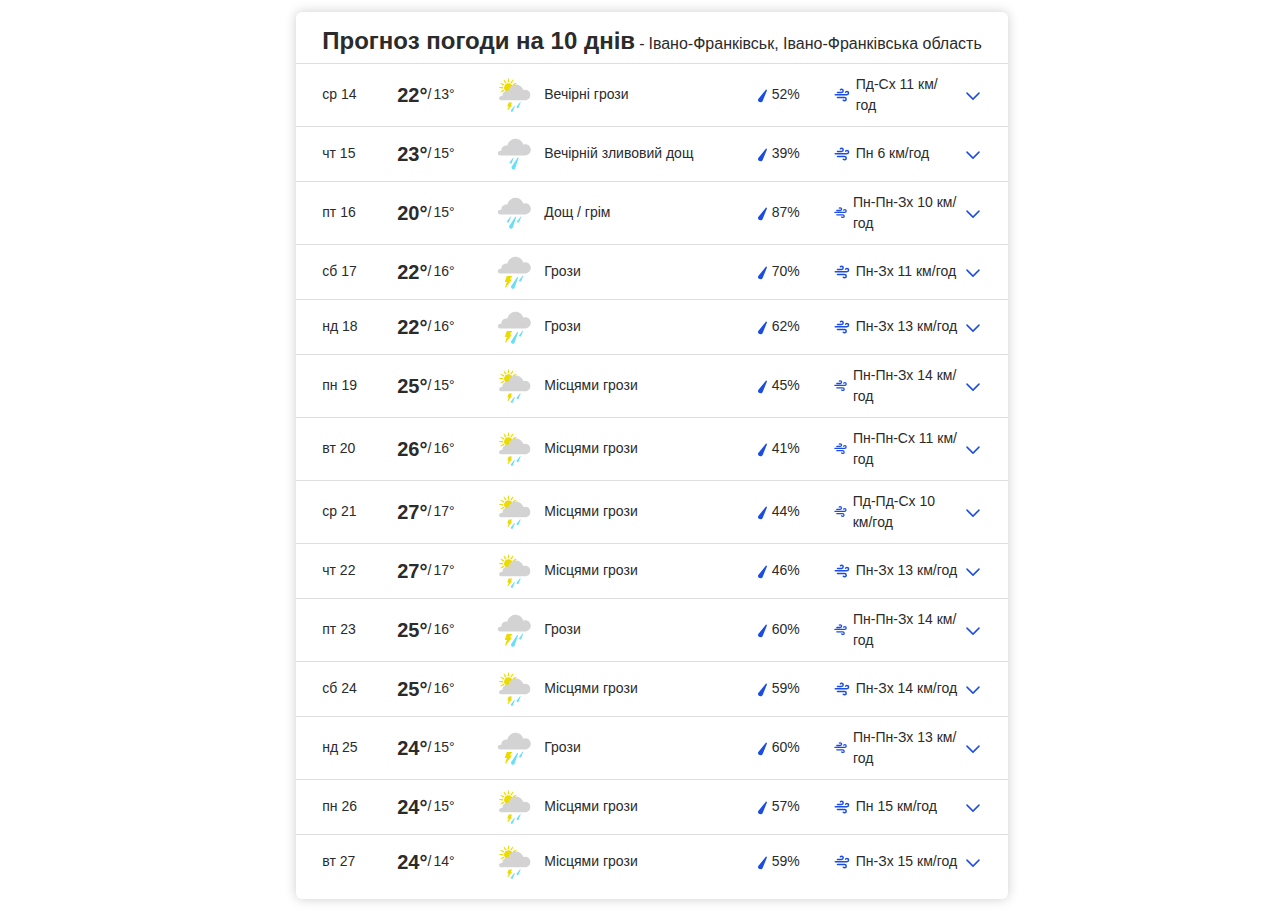
==== index.html @ b8c9412d "Update" ====
<!DOCTYPE html>
<!-- saved from url=(0091)file:///C:/Users/Kobzar%20Danylo/Desktop/Programs/Html/Weather%20Ivano-Frankivsk/index.html -->
<html dir="ltr" lang="uk-UA">
<head>
      <link rel="icon" type="image/x-icon" href="Weather.png">
      <title data-react-helmet="true">Погода Івано-Франківськ</title>
</head>
<body>

      
          
          
        
      
      
      
      <style type="text/css">:root{--border-radius:6px;--textBrand:#1b4de4;--textBrandDark:#039;--textDefault:#2b2b2b;--textDark:#000;--textMedium:#2b2b2b;--textBgMedium:#383838;--textLight:#686c74;--textSecondary:#6f7585;--textOverlay:#fff;--textDisabled:#43454e;--textError:#eb0000;--textSevere:#da291c;--textValid:#34c759;--alertLevel1:#ba0d00;--alertLevel2:#e6731f;--alertLevel3:#ebbb02;--alertLevel4:#a51ccb;--alertSevere:#ba0d00;--borderDefault:#dedede;--borderLight:#f0f0f0;--borderMedium:#ceced0;--borderDark:#2b2b2b;--borderError:#eb0000;--borderBrand:#1b4de4;--backgroundDefault:#fff;--backgroundLight:#ebecee;--backgroundCard:#fff;--backgroundBrand:#039;--backgroundActive:#1b4de4;--backgroundBrandAccent:#1b4de4;--backgroundInverse:#000;--backgroundOverlay:#fff;--backgroundModalOverlay:#000c;--backgroundShadow:#0003;--backgroundTableBody:#f1f1f1;--backgroundInverseOverlay:#0000008c;--backgroundHeading:#f6f6f6;--backgroundProfileIcon:#05336b;--backgroundCaution:#e02020;--buttonBackground:#fff;--buttonInactive:#dee0e3;--buttonText:#1b4de4;--primaryButtonBackground:#1b4de4;--primaryButtonBgDisabled:#ebecee;--primaryButtonText:#fff;--primaryButtonTextDisabled:#686c74;--secondaryButtonBackground:#fff;--secondaryButtonText:#1b4de4;--buttonTrack:#6f7585;--buttonThumb:#fff;--buttonDisabled:#b1b1b1;--primaryButton1Background:#1b4de4;--primaryButton1BgDisabled:#ebecee;--primaryButton1BgFocus:#039;--primaryButton1Text:#fff;--primaryButton1TextDisabled:#6f7585;--secondaryButton1Background:#fff;--secondaryButton1BgDisabled:#dee0e3;--secondaryButton1BgFocus:#e7ecfc;--secondaryButton1Text:#1b4de4;--secondaryButton1TextDisabled:#6f7585;--ghostButton1BgFocus:#f4f4f5;--ghostButton1Text:#1b4de4;--ghostButton1TextDisabled:#6f7585;--iconLight:#fff;--iconDark:#000;--iconInactiveGray:#ceced0;--iconSuccess:#25bef7;--iconGray:#ceced0;--module-rail-padding:26px;--module-content-padding:10px 16px;color:var(--textDefault)}html{-webkit-text-size-adjust:100%;font-family:-apple-system,BlinkMacSystemFont,Segoe UI,Roboto,Oxygen,Ubuntu,Cantarell,Fira Sans,Droid Sans,Helvetica Neue,sans-serif;line-height:1.5}[dir] body{margin:0}header,main{display:block;position:relative;margin:0}h1{font-size:2em}[dir] h1{margin:.67em 0}hr{box-sizing:initial;height:0;overflow:visible}pre{font-family:monospace;font-size:1em}a{text-decoration:none}[dir] a{background-color:initial}abbr[title]{text-decoration:underline;-webkit-text-decoration:underline dotted;text-decoration:underline dotted}[dir] abbr[title]{border-bottom:none}b,strong{font-weight:bolder}code,kbd,samp{font-family:monospace;font-size:1em}small{font-size:80%}sub,sup{font-size:75%;line-height:0;position:relative;vertical-align:initial}sub{bottom:-.25em}sup{top:-.5em}[dir] img{border-style:none}button,input,optgroup,select,textarea{font-family:inherit;font-size:100%;line-height:1.15}[dir] button,[dir] input,[dir] optgroup,[dir] select,[dir] textarea{margin:0}button,input{-webkit-tap-highlight-color:rgba(0,0,0,.2);overflow:visible}button:focus,input:focus{outline:5px auto #1b4de4}button,select{text-transform:none}[type=button],[type=reset],[type=submit],button{-webkit-appearance:button}[dir] [type=button]::-moz-focus-inner,[dir] [type=reset]::-moz-focus-inner,[dir] [type=submit]::-moz-focus-inner,[dir] button::-moz-focus-inner{border-style:none;padding:0}[type=button]:-moz-focusring,[type=reset]:-moz-focusring,[type=submit]:-moz-focusring,button:-moz-focusring{outline:1px dotted ButtonText}[dir] fieldset{padding:.35em .75em .625em}legend{box-sizing:border-box;color:inherit;display:table;max-width:100%;white-space:normal}[dir] legend{padding:0}progress{vertical-align:initial}textarea{overflow:auto}[type=checkbox],[type=radio]{box-sizing:border-box}[dir] [type=checkbox],[dir] [type=radio]{padding:0}[type=number]::-webkit-inner-spin-button,[type=number]::-webkit-outer-spin-button{height:auto}[type=search]{-webkit-appearance:textfield;outline-offset:-2px}[type=search]::-webkit-search-decoration{-webkit-appearance:none}::-webkit-file-upload-button{-webkit-appearance:button;font:inherit}details{display:block}summary{display:list-item}[hidden],template{display:none}.tp-modal .tp-close{top:unset!important}[dir] .tp-modal .tp-close{background:url("data:image/svg+xml;charset=utf-8,%3Csvg xmlns='http://www.w3.org/2000/svg' width='18' height='18' transform='scale(.89)'%3E%3Cpath fill='%231B4DE4' fill-rule='evenodd' d='M9 7.468 15.817.65a1.083 1.083 0 0 1 1.532 1.532L10.532 9l6.817 6.817a1.083 1.083 0 1 1-1.532 1.532L9 10.532 2.183 17.35A1.083 1.083 0 1 1 .65 15.817L7.468 9 .65 2.183A1.083 1.083 0 0 1 2.183.65L9 7.468z'/%3E%3C/svg%3E") 50% no-repeat!important;box-shadow:none!important}[dir=ltr] .tp-modal .tp-close{right:0!important}[dir=rtl] .tp-modal .tp-close{left:0!important}[dir=ltr] .tp-modal .tp-close{right:20px!important;top:20px!important}[dir=rtl] .tp-modal .tp-close{left:20px!important;top:20px!important}@media screen and (max-width:480px){#checkout-container{width:unset!important}[dir] #checkout-container{margin:auto 30px}[dir=ltr] .tp-modal .tp-close{right:4px!important;top:5px!important}}html{color:var(--textDefault);scroll-behavior:smooth}:focus{outline:1px dotted #212121;outline:5px auto -webkit-focus-ring-color}body.modalOpen{-webkit-overflow-scrolling:touch;height:100%;overflow:hidden;width:100%}[dir] .DaybreakLargeScreen--appWrapper--3kKUE{background-attachment:fixed;background-position:50%;background-size:cover}.DaybreakLargeScreen--regionMeta--1UeJn{display:none}.DaybreakLargeScreen--regionTopAds--2kcLJ{overflow:hidden}[dir] .DaybreakLargeScreen--regionTopAds--2kcLJ{background-color:#fff}.DaybreakLargeScreen--regionHeaderSticky--KfTql{position:-webkit-sticky;position:sticky;top:0;z-index:100}#wx-hero-content{grid-column-end:3;grid-column-start:1}.DaybreakLargeScreen--gridWrapper--3sleb{grid-column-gap:12px;display:grid;grid-template-columns:minmax(0,1fr) 350px;z-index:100;display:flex;justify-content: center; background: white;}[dir] .DaybreakLargeScreen--gridWrapper--3sleb{margin:12px auto!important}[dir] .DaybreakLargeScreen--gridWrapper--3sleb .adWrapper.card,[dir] .DaybreakLargeScreen--gridWrapper--3sleb .card{margin:0!important}.DaybreakLargeScreen--gridWrapper--3sleb .card h2{font-size:1.25rem}.DaybreakLargeScreen--gridWrapper--3sleb .fullWidth{grid-column:span 12}.DaybreakLargeScreen--gridWrapper--3sleb .halfWidth{grid-column:span 6}@media only screen and (max-width:1008px){.DaybreakLargeScreen--gridWrapper--3sleb .halfWidth{grid-column:span 12}}@media only screen and (max-width:641px){.DaybreakLargeScreen--gridWrapper--3sleb{grid-template-columns:minmax(0,17fr) minmax(0,8fr)}}@media only screen and (max-width:427.6666666667px){.DaybreakLargeScreen--gridWrapper--3sleb{display:block}[dir=ltr] .DaybreakLargeScreen--gridWrapper--3sleb .regionMain{margin-right:12px}[dir=rtl] .DaybreakLargeScreen--gridWrapper--3sleb .regionMain{margin-left:12px}[dir=ltr] .DaybreakLargeScreen--gridWrapper--3sleb .regionSidebar{margin-left:12px}[dir=rtl] .DaybreakLargeScreen--gridWrapper--3sleb .regionSidebar{margin-right:12px}}.DaybreakLargeScreen--gridWrapper--3sleb .oneThirdWidth{grid-column:span 4}.DaybreakLargeScreen--gridWrapper--3sleb .twoThirdWidth{grid-column:span 8}.DaybreakLargeScreen--gridWrapper--3sleb .oneFourthWidth{grid-column:span 3}.DaybreakLargeScreen--gridWrapper--3sleb .threeFourthWidth{grid-column:span 9}.DaybreakLargeScreen--regionMain--1FzNI{grid-column-gap:12px;display:grid;grid-auto-rows:max-content;grid-column-end:2;grid-column-start:1;grid-template-columns:repeat(12,1fr)}[dir=ltr] .DaybreakLargeScreen--regionMain--1FzNI{margin-left:12px}[dir=rtl] .DaybreakLargeScreen--regionMain--1FzNI{margin-right:12px}.DaybreakLargeScreen--regionMain--1FzNI>div{grid-column:span 12;width:100%}.DaybreakLargeScreen--regionMain--1FzNI>div>:first-child{box-sizing:border-box;height:100%}.DaybreakLargeScreen--removeGridStyles--1CSog{display:block}[dir=ltr] .DaybreakLargeScreen--removeGridStyles--1CSog{margin-left:unset}[dir=rtl] .DaybreakLargeScreen--removeGridStyles--1CSog{margin-right:unset}.DaybreakLargeScreen--regionContentBottom--2Qkbd,.DaybreakLargeScreen--regionContentTop--2uml9{max-width:1138px;z-index:0}[dir] .DaybreakLargeScreen--regionContentBottom--2Qkbd,[dir] .DaybreakLargeScreen--regionContentTop--2uml9{margin:12px auto}.DaybreakLargeScreen--fullBleed--10FR0 .DaybreakLargeScreen--regionContentTop--2uml9{max-width:100%}[dir] .DaybreakLargeScreen--fullBleed--10FR0 .DaybreakLargeScreen--regionContentTop--2uml9{margin:0 auto}@media only screen and (max-width:1023px){[dir] .DaybreakLargeScreen--regionContentBottom--2Qkbd{margin:12px}}.DaybreakLargeScreen--regionSidebar--20oS9{grid-column-gap:12px;display:grid;grid-auto-columns:100%;grid-auto-rows:max-content;grid-column-end:3;grid-column-start:2;position:relative}[dir=ltr] .DaybreakLargeScreen--regionSidebar--20oS9{margin-right:12px}[dir=rtl] .DaybreakLargeScreen--regionSidebar--20oS9{margin-left:12px}[dir] .DaybreakLargeScreen--regionMain--1FzNI>div:not(:last-child):not([id^=WxuAd]),[dir] .DaybreakLargeScreen--regionSidebar--20oS9>div:not(:last-child):not([id^=WxuAd]){margin-bottom:12px}[dir] .DaybreakLargeScreen--regionFooter--ast4b{background-color:#fff;margin-top:48px}[dir] .DaybreakLargeScreen--fullBleed--10FR0 .DaybreakLargeScreen--regionFooter--ast4b{margin-top:0}.removeIfEmpty:empty{display:none}@media only screen and (min-width:1440px){.DaybreakLargeScreen--clearNight--3WcnY,.DaybreakLargeScreen--cloudyFoggyDay--2-euC,.DaybreakLargeScreen--cloudyFoggyNight--7qaXY,.DaybreakLargeScreen--default--3MMx7,.DaybreakLargeScreen--rainyDay--1kyFf,.DaybreakLargeScreen--rainyNight--ARwKh,.DaybreakLargeScreen--snowyIcyDay--1hItN,.DaybreakLargeScreen--snowyIcyNight--abZF9,.DaybreakLargeScreen--sunnyDay--2DN88{opacity:.6}.DaybreakLargeScreen--severe--1q67g{opacity:.2}}.styles--root--3KZ5E{position:relative;z-index:2}.styles--fullText--jVRPZ,.styles--shortText--26NVU{display:none}@media(min-width:630px)and (max-width:794px){.styles--shortText--26NVU{display:inherit}}@media(min-width:795px){.styles--fullText--jVRPZ{display:inherit}}.styles--button--2XwVN{align-items:center;color:#fff!important;display:flex;height:40px;outline:0}[dir] .styles--button--2XwVN{background:none;border:0;border-bottom:2px solid #0000;cursor:pointer}[dir=ltr] .styles--button--2XwVN{padding:0 65px 0 20px}[dir=rtl] .styles--button--2XwVN{padding:0 20px 0 65px}.styles--button--2XwVN>*{align-self:center}.styles--rootMoreMenu--1O854{position:absolute}.styles--expandableMenu--PONr3{top:0}[dir] .styles--expandableMenu--PONr3{background-color:#fff!important;border-radius:0 0 6px 6px}.styles--expandableMenuOutline--gWKWB{top:0}.styles--nav--1ZpdN{display:flex;flex-flow:row wrap;width:320px}.styles--nav--1ZpdN>.styles--listItem--38PVN{display:block;flex:1 0 160px;font-size:1rem;position:relative}[dir] .styles--nav--1ZpdN>.styles--listItem--38PVN{background-color:initial;border:0!important;padding:0}[dir=ltr] .styles--nav--1ZpdN>.styles--listItem--38PVN{text-align:left}[dir=rtl] .styles--nav--1ZpdN>.styles--listItem--38PVN{text-align:right}.styles--nav--1ZpdN>.styles--listItem--38PVN:active,.styles--nav--1ZpdN>.styles--listItem--38PVN:focus,.styles--nav--1ZpdN>.styles--listItem--38PVN:hover{color:#1b4de4!important}[dir] .styles--nav--1ZpdN>.styles--listItem--38PVN:active,[dir] .styles--nav--1ZpdN>.styles--listItem--38PVN:focus,[dir] .styles--nav--1ZpdN>.styles--listItem--38PVN:hover{cursor:pointer}[dir] .styles--nav--1ZpdN>.styles--listItem--38PVN:focus{background:#fff}.styles--item--3zdMF{display:block;line-height:1.4em}[dir] .styles--item--3zdMF{padding:5px 15px}.styles--navHeader--3HTvj{font-size:1.125rem;font-weight:700;text-transform:uppercase}[dir] .styles--navHeader--3HTvj{margin:0;padding:6px 15px 8px}[dir=ltr] .styles--navHeader--3HTvj{text-align:left}[dir=rtl] .styles--navHeader--3HTvj{text-align:right}.styles--buttonIcon--DmHjz{fill:#fff;width:17px!important}[dir=ltr] .styles--buttonIcon--DmHjz{padding-left:5px}[dir=rtl] .styles--buttonIcon--DmHjz{padding-right:5px}.styles--navLinkIcon--1y5iC{fill:#1b4de4;display:inline-block;position:relative;vertical-align:text-bottom;width:17px!important}[dir] .styles--navLinkIcon--1y5iC{margin-top:-1px}[dir=ltr] .styles--navLinkIcon--1y5iC{margin-left:5px}[dir=rtl] .styles--navLinkIcon--1y5iC{margin-right:5px}.styles--OverflowNav--AWKwe{align-items:stretch;display:flex;flex-wrap:wrap;justify-content:space-around;list-style:none;overflow:hidden}[dir] .styles--OverflowNav--AWKwe{margin:0;padding:0}[dir] .styles--OverflowNav--AWKwe .styles--listItem--2CkF3.styles--severeLink--oRJVO{background-color:#fff!important}.styles--OverflowNav--AWKwe .styles--listItem--2CkF3.styles--severeLink--oRJVO .styles--liContent--3lr9O{color:#ba0d00!important}.styles--OverflowNav--AWKwe .styles--listItem--2CkF3.styles--severeLink--oRJVO .styles--videoIcon--3xpqw{fill:#ba0d00!important;color:#ba0d00!important}[dir] .styles--OverflowNav--AWKwe .styles--listItem--2CkF3.styles--severeLink--oRJVO.styles--active--1ihhY,[dir] .styles--OverflowNav--AWKwe .styles--listItem--2CkF3.styles--severeLink--oRJVO:focus,[dir] .styles--OverflowNav--AWKwe .styles--listItem--2CkF3.styles--severeLink--oRJVO:hover{background-color:#fff!important;border-bottom:2px solid #ba0d00!important}.styles--OverflowNav--AWKwe>.styles--listItem--2CkF3{align-items:center;color:#fff!important;display:flex;font-size:1rem;height:100%;justify-content:center;position:relative}[dir] .styles--OverflowNav--AWKwe>.styles--listItem--2CkF3{border:0!important;cursor:pointer;padding:0 15px}[dir] .styles--OverflowNav--AWKwe>.styles--listItem--2CkF3.styles--active--1ihhY,[dir] .styles--OverflowNav--AWKwe>.styles--listItem--2CkF3:focus,[dir] .styles--OverflowNav--AWKwe>.styles--listItem--2CkF3:hover{border-bottom:2px solid #fff!important;padding-top:2px}[dir=ltr] .styles--videoIcon--3xpqw{padding-right:5px}[dir=rtl] .styles--videoIcon--3xpqw{padding-left:5px}.styles--LocalsuiteNav--25qVv{position:relative;width:100%;z-index:199}[dir] .styles--LocalsuiteNavBkgnd--25u2e{background:#0006}.styles--fadeInSetup--2w99u{opacity:0}.styles--inner--P-HL4{display:flex;max-width:1280px}[dir] .styles--inner--P-HL4{margin:auto}.styles--overflowNav--cdZvZ{height:40px;width:100%}.styles--moreForecastsNav--3__R1{flex-shrink:0}.DetailsTable--DetailsTable--3Bt2T{display:flex;flex-flow:row wrap}[dir] .DetailsTable--DetailsTable--3Bt2T{border:1px solid #dedede;border-radius:6px;margin:0;padding:15px}.DetailsTable--listItem--Z-5Vi{align-items:flex-start;display:flex;flex-grow:1;list-style:none}[dir] .DetailsTable--listItem--Z-5Vi{border-top:1px solid #dedede!important;margin:10px 0 0;padding:10px 0 0}.DetailsTable--twoColumn--1p6yA .DetailsTable--listItem--Z-5Vi{width:50%}[dir] .DetailsTable--twoColumn--1p6yA .DetailsTable--listItem--Z-5Vi:nth-child(-n+2){border-top:none!important;margin-top:0;padding-top:0}.DetailsTable--threeColumn--3LyvN .DetailsTable--listItem--Z-5Vi{width:33.33%}[dir] .DetailsTable--threeColumn--3LyvN .DetailsTable--listItem--Z-5Vi:nth-child(-n+3){border-top:none!important;margin-top:0;padding-top:0}.DetailsTable--listItem--Z-5Vi.DetailsTable--tall--2OLbu:nth-last-of-type(-n+2){min-height:60px}.DetailsTable--icon--24dnM{flex-shrink:0;width:20px!important}[dir=ltr] .DetailsTable--icon--24dnM{margin-right:10px}[dir=rtl] .DetailsTable--icon--24dnM{margin-left:10px}.DetailsTable--moonIcon--6c7bX{flex-shrink:0;width:14px!important}[dir=ltr] .DetailsTable--moonIcon--6c7bX{margin-right:5px}[dir=rtl] .DetailsTable--moonIcon--6c7bX{margin-left:5px}.DetailsTable--field--CPpc_{line-height:1.2;width:calc(100% - 34px)}.DetailsTable--label--1qspW{display:block;font-size:.8125rem;overflow-wrap:break-word}.DetailsTable--value--2YD0-{display:block;font-size:1rem;font-weight:700}.DetailsTable--moonPhrase--2rv06{align-self:center;display:block;font-size:.875rem;font-weight:600;white-space:nowrap}.DetailsTable--moonPhraseWrapper--uNpjj{display:flex;height:22px}[dir] .DetailsTable--moonPhraseWrapper--uNpjj{padding-top:5px}.DailyContent--ConditionSummary--2gdfo{align-items:flex-start;display:flex;flex-flow:row nowrap}[dir] .DailyContent--ConditionSummary--2gdfo{padding-bottom:10px}[dir] .LargeScreen .DailyContent--ConditionSummary--2gdfo{padding-bottom:5px}.DailyContent--Condition--1zRBJ{align-items:center;display:flex;flex-flow:row nowrap}.DailyContent--temp--1s3a7{font-size:3rem;font-weight:700;line-height:1.1}.DailyContent--weatherIcon--Kh7Ru{width:48px!important}[dir=ltr] .DailyContent--weatherIcon--Kh7Ru{padding-left:10px!important}[dir=rtl] .DailyContent--weatherIcon--Kh7Ru{padding-right:10px!important}.DailyContent--alertIcon--Aum_2{bottom:42px!important}[dir=ltr] .DailyContent--alertIcon--Aum_2{left:52px!important}[dir=rtl] .DailyContent--alertIcon--Aum_2{right:52px!important}.DailyContent--narrative--3Ti6_{font-size:1rem;line-height:1.15;min-height:2rem}[dir] .DailyContent--narrative--3Ti6_{margin:0 0 14px}.DailyContent--daypartName--3emSU{font-size:.875rem;font-weight:400;line-height:1em;min-height:1em}[dir] .DailyContent--daypartName--3emSU{margin:30px 0 16px}.DailyContent--daypartDate--3VGlz{font-weight:600}[dir] .LargeScreen .DailyContent--DailyContent--1yRkH .DailyContent--daypartName--3emSU{margin:0 0 5px}[dir] .LargeScreen .DailyContent--DailyContent--1yRkH .DailyContent--placeholder--1DaOd{margin-top:calc(5px + 1em)}[dir=ltr] .LargeScreen .DailyContent--DailyContent--1yRkH .DailyContent--narrative--3Ti6_{padding-right:34px}[dir=rtl] .LargeScreen .DailyContent--DailyContent--1yRkH .DailyContent--narrative--3Ti6_{padding-left:34px}@media only screen and (max-width:950px){[dir] .LargeScreen .DailyContent--DailyContent--1yRkH .DailyContent--daypartName--3emSU{margin:20px 0 5px}.LargeScreen .DailyContent--DailyContent--1yRkH .DailyContent--placeholder--1DaOd{display:none}}.DailyContent--precipIcon--tsI9h{flex-shrink:0;height:18px!important;width:18px!important}.DailyContent--rain--11imI{width:9px!important}.DailyContent--precipIconBlock--3GSXG,.DailyContent--windIcon--6t0bg{height:18px!important;width:18px!important}.DailyContent--windIcon--6t0bg{flex-shrink:0}.DailyContent--label--30_yg{display:flex;font-size:.8125rem;overflow-wrap:break-word}[dir] .DailyContent--label--30_yg{padding-top:5px}.DailyContent--value--1Jers{display:flex;font-size:.875rem;line-height:1.3}[dir=ltr] .DailyContent--value--1Jers{padding-left:10px!important}[dir=rtl] .DailyContent--value--1Jers{padding-right:10px!important}[dir=ltr] .DailyContent--dataPoints--3wPp2{margin-left:auto}[dir=rtl] .DailyContent--dataPoints--3wPp2{margin-right:auto}.Wind--windWrapper--3Ly7c svg{height:auto;width:17px}[dir=ltr] .Wind--windWrapper--3Ly7c svg{margin-right:5px}[dir=rtl] .Wind--windWrapper--3Ly7c svg{margin-left:5px}.Mobile .Wind--windWrapper--3Ly7c svg{vertical-align:middle}[open] .DetailsSummary--fadeOnOpen--KnNyF{color:#6f7585}[open] .DetailsSummary--fadeOnOpen--KnNyF svg{fill:#6f7585;color:#6f7585}.DetailsSummary--DetailsSummary--1DqhO{align-items:center;display:flex;flex-flow:row nowrap;font-size:.875rem;width:100%}.DetailsSummary--daypartName--kbngc{flex-basis:62px;flex-shrink:0;font-size:.875rem!important;font-weight:400;white-space:nowrap}[dir] .DetailsSummary--daypartName--kbngc{margin:0}.DetailsSummary--temperature--1kVVp{align-items:center;display:flex;flex-basis:80px;flex-shrink:0}[dir=ltr] .DetailsSummary--temperature--1kVVp{padding-left:26px}[dir=rtl] .DetailsSummary--temperature--1kVVp{padding-right:26px}[dir=ltr] .Mobile .DetailsSummary--temperature--1kVVp{padding-left:20px}[dir=rtl] .Mobile .DetailsSummary--temperature--1kVVp{padding-right:20px}@media(max-width:374px){.Mobile .DetailsSummary--temperature--1kVVp{flex-basis:30%}}.DetailsSummary--highTempValue--3PjlX,.DetailsSummary--tempValue--jEiXE{font-size:1.25rem;font-weight:700}[dir=ltr] .DetailsSummary--lowTempValue--2tesQ{margin-left:2px}[dir=rtl] .DetailsSummary--lowTempValue--2tesQ{margin-right:2px}.DetailsSummary--condition--2JmHb{align-items:center;display:flex;flex:1 1 auto}[dir=ltr] .DetailsSummary--condition--2JmHb{margin-right:6px}[dir=rtl] .DetailsSummary--condition--2JmHb{margin-left:6px}.DetailsSummary--wxIcon--1_A0F{flex:0 0 auto;width:34px!important}[dir] .DetailsSummary--wxIcon--1_A0F{margin:auto}[dir=ltr] .DetailsSummary--extendedData--307Ax{padding-left:6px}[dir=rtl] .DetailsSummary--extendedData--307Ax{padding-right:6px}[dir=ltr] .Mobile .DetailsSummary--extendedData--307Ax{padding-left:7px}[dir=rtl] .Mobile .DetailsSummary--extendedData--307Ax{padding-right:7px}[dir=ltr] .LargeScreen .DetailsSummary--extendedData--307Ax{padding-left:13px}[dir=rtl] .LargeScreen .DetailsSummary--extendedData--307Ax{padding-right:13px}@media only screen and (max-width:950px){[dir=ltr] .DetailsSummary--extendedData--307Ax{padding-left:7px}[dir=rtl] .DetailsSummary--extendedData--307Ax{padding-right:7px}}.DetailsSummary--precip--1a98O{align-items:center;display:flex;flex-basis:75px}.Mobile .DetailsSummary--precip--1a98O{justify-content:flex-end}[dir=ltr] .Mobile .DetailsSummary--precip--1a98O{padding-right:15px}[dir=rtl] .Mobile .DetailsSummary--precip--1a98O{padding-left:15px}@media(max-width:374px){.Mobile .DetailsSummary--precip--1a98O{justify-content:flex-end}}.DetailsSummary--precipIcon--1Cgzh{width:6px!important}[dir=ltr] .DetailsSummary--precipIcon--1Cgzh{margin-right:5px}[dir=rtl] .DetailsSummary--precipIcon--1Cgzh{margin-left:5px}.DetailsSummary--wind--1tv7t{align-items:center;display:flex;min-width:125px}.DetailsSummary--conditionsIcon--JfNEK{width:12px!important}[dir=ltr] .DetailsSummary--conditionsIcon--JfNEK{margin-right:5px}[dir=rtl] .DetailsSummary--conditionsIcon--JfNEK{margin-left:5px}.LargeScreen .DetailsSummary--daypartName--kbngc{flex:0 0 69px}[dir=ltr] .LargeScreen .DetailsSummary--daypartName--kbngc{padding-right:6px}[dir=rtl] .LargeScreen .DetailsSummary--daypartName--kbngc{padding-left:6px}.LargeScreen .DetailsSummary--temperature--1kVVp{flex:0 0 94px}[dir=ltr] .LargeScreen .DetailsSummary--temperature--1kVVp{padding:0 6px 0 0}[dir=rtl] .LargeScreen .DetailsSummary--temperature--1kVVp{padding:0 0 0 6px}[dir] .LargeScreen .DetailsSummary--condition--2JmHb{margin:0}[dir=ltr] .LargeScreen .DetailsSummary--condition--2JmHb{padding-right:6px}[dir=rtl] .LargeScreen .DetailsSummary--condition--2JmHb{padding-left:6px}.LargeScreen .DetailsSummary--precip--1a98O{flex:0 0 56px}[dir=ltr] .LargeScreen .DetailsSummary--precip--1a98O{padding-right:6px}[dir=rtl] .LargeScreen .DetailsSummary--precip--1a98O{padding-left:6px}.LargeScreen .DetailsSummary--wind--1tv7t{flex:0 0 125px}[dir] .LargeScreen .DetailsSummary--wxIcon--1_A0F{margin:0}.LargeScreen .DetailsSummary--precipIcon--1Cgzh{width:9px!important}.LargeScreen .DetailsSummary--conditionsIcon--JfNEK{width:18px!important}@media only screen and (max-width:950px){.LargeScreen .DetailsSummary--temperature--1kVVp{flex-basis:30%}[dir=ltr] .LargeScreen .DetailsSummary--temperature--1kVVp{padding-left:20px}[dir=rtl] .LargeScreen .DetailsSummary--temperature--1kVVp{padding-right:20px}.LargeScreen .DetailsSummary--precip--1a98O{justify-content:flex-end}[dir=ltr] .LargeScreen .DetailsSummary--precip--1a98O{padding-right:15px}[dir=rtl] .LargeScreen .DetailsSummary--precip--1a98O{padding-left:15px}.LargeScreen .DetailsSummary--extendedData--307Ax{display:none}}@media only screen and (max-width:641px){.LargeScreen .DetailsSummary--condition--2JmHb,.LargeScreen .DetailsSummary--daypartName--kbngc,.LargeScreen .DetailsSummary--precip--1a98O,.LargeScreen .DetailsSummary--temperature--1kVVp{flex:1}}.LargeScreen :lang(zh) .DetailsSummary--wind--1tv7t{flex-basis:175px}@media screen and (max-width:320px){.DetailsSummary--temperature--1kVVp{font-size:1.125rem!important}[dir=ltr] .DetailsSummary--temperature--1kVVp{padding-left:12px!important}[dir=rtl] .DetailsSummary--temperature--1kVVp{padding-right:12px!important}.DetailsSummary--wxIcon--1_A0F{height:34px!important}[dir=ltr] .DetailsSummary--wxIcon--1_A0F{padding-right:0!important}[dir=rtl] .DetailsSummary--wxIcon--1_A0F{padding-left:0!important}.DetailsSummary--precip--1a98O{flex-basis:33px}[dir=ltr] .DetailsSummary--precip--1a98O{padding-right:0}[dir=rtl] .DetailsSummary--precip--1a98O{padding-left:0}}[dir] .DaypartDetails--DayPartDetail--2XOOV:first-child{border-top:1px solid var(--borderDefault)!important}.DaypartDetails--Summary--3Fuya{width:100%}[dir] .DaypartDetails--Summary--3Fuya{padding:10px var(--module-rail-padding)!important}[dir] .DaypartDetails--Content--2Yg3_{padding:5px var(--module-rail-padding) 15px var(--module-rail-padding)}.DaypartDetails--daypartName--2vc5N{font-size:.875rem;font-weight:400;height:1em;line-height:1em}[dir] .DaypartDetails--daypartName--2vc5N{margin:20px 0 15px}[dir=ltr] .DaypartDetails--daypartName--2vc5N{padding-left:25px!important}[dir=rtl] .DaypartDetails--daypartName--2vc5N{padding-right:25px!important}.DaypartDetails--desktop--1VYes{display:flex;flex-wrap:wrap}.DaypartDetails--desktop--1VYes>*{flex-basis:325px;flex-grow:1}[dir=ltr] .DaypartDetails--desktop--1VYes>:not(:first-of-type){padding-left:20px}[dir=rtl] .DaypartDetails--desktop--1VYes>:not(:first-of-type){padding-right:20px}[dir] .DaypartDetails--fifteenMinuteBlock--39Xba{margin:10px -25px -16px!important}[dir=ltr] .DaypartDetails--fifteenMinuteBlock--39Xba{background:linear-gradient(180deg,#fff,#f1f1f1)!important}[dir=rtl] .DaypartDetails--fifteenMinuteBlock--39Xba{background:linear-gradient(-180deg,#fff,#f1f1f1)!important}.DaypartDetails--fifteenMinuteSummary--2hOz5{height:45px}[dir=ltr] .DaypartDetails--fifteenMinuteSummary--2hOz5{padding:10px 59px 0 25px}[dir=rtl] .DaypartDetails--fifteenMinuteSummary--2hOz5{padding:10px 25px 0 59px}.DaypartDetails--fifteenMinuteGating--169xK{display:flex}[dir] .DaypartDetails--fifteenMinuteGating--169xK{background-color:#f0f0f0!important;margin:10px -25px -6px!important}.DaypartDetails--clockIcon--3mXrY{width:53px!important}.DaypartDetails--lockIcon--3jRlS{position:relative;width:20px!important}[dir] .DaypartDetails--lockIcon--3jRlS{padding-bottom:36px}[dir=ltr] .DaypartDetails--lockIcon--3jRlS{left:-18px}[dir=rtl] .DaypartDetails--lockIcon--3jRlS{right:-18px}.DaypartDetails--iconBlock--DrQYu{display:flex}[dir=ltr] .DaypartDetails--iconBlock--DrQYu{padding:10px 0 10px 25px!important}[dir=rtl] .DaypartDetails--iconBlock--DrQYu{padding:10px 25px 10px 0!important}.DaypartDetails--textBlock--5OET9{display:block}[dir=ltr] .DaypartDetails--textBlock--5OET9{padding:15px 15px 15px 0}[dir=rtl] .DaypartDetails--textBlock--5OET9{padding:15px 0 15px 15px}.DaypartDetails--premiumText--3p_Uv{color:#838783;display:block;font-size:.8125rem;letter-spacing:-.08px;line-height:1.5}.DaypartDetails--gatingText--33yph{color:#2b2b2b;display:block;font-size:1.25rem;font-weight:800;line-height:1}.DaypartDetails--weatherText--lLWvt{display:inline-block;font-size:.9375rem;font-style:italic;letter-spacing:-.28px}[dir=ltr] .DaypartDetails--weatherText--lLWvt{padding-right:5px}[dir=rtl] .DaypartDetails--weatherText--lLWvt{padding-left:5px}.DaypartDetails--goPremiumButton--3mso-{display:inline-block;font-size:.875rem;letter-spacing:-.28px}[dir] .DaypartDetails--ctaShown--3JJj3:last-of-type{border-bottom:1px solid var(--borderDefault)}.DaypartDetails--DayPartDetailBlur--3-wjn:nth-last-child(-n+4){filter:blur(6px)}.Mobile .DaypartDetails--DayPartDetailBlur--3-wjn:nth-last-child(-n+6){filter:blur(6px)!important}[dir] .DaypartDetails--border--1Bg0i:last-of-type{border-bottom:1px solid var(--borderDefault)!important}.Mobile :target:before{content:"";display:block;pointer-events:none}[dir] .Mobile :target:before{margin-top:-65px;padding-top:65px}@media only screen and (min-width:951px){.DaypartDetails--contentGrid--2_szQ{grid-column-gap:22px;display:grid;grid-auto-columns:1fr 1fr}.DaypartDetails--contentGrid--2_szQ .DaypartDetails--DetailsTable--1zK4r{grid-row:2/3}.DaypartDetails--contentGrid--2_szQ .DaypartDetails--DetailsTable--1zK4r>:first-child{box-sizing:border-box;height:100%}.DaypartDetails--contentGrid--2_szQ .DaypartDetails--DetailsTable--1zK4r.DaypartDetails--col1--2TSAK{grid-column:1/2}.DaypartDetails--contentGrid--2_szQ .DaypartDetails--DetailsTable--1zK4r.DaypartDetails--col2--3WBrx{grid-column:2/3}}[dir] .DaypartDetails--DetailsTable--1zK4r.DaypartDetails--withVideo--3IWCr{border:1px solid var(--borderDefault);border-radius:6px}[dir] .DaypartDetails--listWithVideo--3KNks{border:unset!important;border-radius:unset!important}.DaypartDetails--DetailSummaryContent--1-r0i{justify-content:space-between!important}@media screen and (max-width:320px){[dir=ltr] .DaypartDetails--fifteenMinuteSummary--2hOz5{padding:10px 35px 0 25px}[dir=rtl] .DaypartDetails--fifteenMinuteSummary--2hOz5{padding:10px 25px 0 35px}}.DaypartDetails--divider--_rOEa{width:calc(100% - 30px)}[dir] .DaypartDetails--divider--_rOEa{border-top:.5px solid var(--borderDefault)!important;margin-top:10px}[dir=ltr] .DaypartDetails--divider--_rOEa,[dir=rtl] .DaypartDetails--divider--_rOEa{margin-left:auto;margin-right:auto}.InsightNotification--root--3R2Jo{align-items:center;display:flex;flex-flow:row nowrap}[dir] .InsightNotification--root--3R2Jo{padding:15px 26px}[dir] .InsightNotification--background--2JOmA{background:var(--backgroundHeading)}[dir] .InsightNotification--warning--2U0BU{background:var(--alertSevere)}[dir] .InsightNotification--watch--2QO8b{background:var(--backgroundHeading)}.InsightNotification--headline--3gJfC{color:var(--textLight);font-size:.9375rem;font-weight:500;line-height:1.1}[dir] .InsightNotification--headline--3gJfC{margin:0 0 10px}.InsightNotification--text--35QdL{color:var(--textBgMedium);font-size:1.125rem;font-weight:600;line-height:1.4}[dir] .InsightNotification--text--35QdL{margin:0}.InsightNotification--warning--2U0BU .InsightNotification--text--35QdL{color:var(--textOverlay);font-size:.875rem}.InsightNotification--watch--2QO8b .InsightNotification--text--35QdL{color:var(--alertSevere);font-size:.875rem}.InsightNotification--AlertIcon--3n3UR{flex-shrink:0;height:18px;width:18px}[dir=ltr] .InsightNotification--AlertIcon--3n3UR{margin-right:15px}[dir=rtl] .InsightNotification--AlertIcon--3n3UR{margin-left:15px}.alerts--alert-severe--KxqyQ{--alert-icon:var(--iconLight);--alert-border:var(--borderLight);--alert-fill:var(--alertSevere)}.alerts--alert-severe-color--3QZNK{color:var(--alertSevere)!important}.alerts--alert-severe-fill--fjXpt{fill:var(--alertSevere)!important}[dir] .alerts--alert-severe-background--f8q9X{background:var(--alertSevere)!important}.alerts--alert-1--2NT8_{--alert-icon:var(--iconLight);--alert-fill:var(--alertLevel1);--alert-border:var(--borderLight)}.alerts--alert-1-color--1bHob{color:var(--alertLevel1)!important}.alerts--alert-1-fill--1b2T2{fill:var(--alertLevel1)!important}[dir] .alerts--alert-1-background--a07NW{background:var(--alertLevel1)!important}.alerts--alert-2--UtdvH{--alert-icon:var(--iconDark);--alert-fill:var(--alertLevel2);--alert-border:var(--borderLight)}.alerts--alert-2-color--282Zq{color:var(--alertLevel2)!important}.alerts--alert-2-fill--OnN60{fill:var(--alertLevel2)!important}[dir] .alerts--alert-2-background--3ZuLl{background:var(--alertLevel2)!important}.alerts--alert-3--2Jj9U{--alert-icon:var(--iconDark);--alert-fill:var(--alertLevel3);--alert-border:var(--borderLight)}.alerts--alert-3-color--3vpay{color:var(--alertLevel3)!important}.alerts--alert-3-fill--2hFCA{fill:var(--alertLevel3)!important}[dir] .alerts--alert-3-background--2Sbhs{background:var(--alertLevel3)!important}.alerts--alert-4--1WJ9Z{--alert-icon:var(--iconLight);--alert-fill:var(--alertLevel4);--alert-border:var(--borderLight)}.alerts--alert-4-color--1Qdfh{color:var(--alertLevel4)!important}.alerts--alert-4-fill--1O6S-{fill:var(--alertLevel4)!important}[dir] .alerts--alert-4-background--pj1sL{background:var(--alertLevel4)!important}.AlertHeadline--AlertHeadline--2-IsO{align-items:center;display:flex;justify-content:center;min-height:40px;overflow:hidden}[dir] .AlertHeadline--AlertHeadline--2-IsO{background:var(--backgroundLight)!important;border-radius:6px;padding:0 10px}[dir] .AlertHeadline--severe--rJCCL{background:var(--alertSevere)!important}.AlertHeadline--severe--rJCCL .AlertHeadline--alertText--38xov,.AlertHeadline--severe--rJCCL .AlertHeadline--subheadlineText--36etT{color:var(--textOverlay)}.AlertHeadline--overlay--1lD96{justify-content:center}[dir] .AlertHeadline--overlay--1lD96{background-color:var(--backgroundInverseOverlay)!important;border-radius:6px}.AlertHeadline--alertContainer--3iPB8,.AlertHeadline--alertText--38xov{overflow:hidden}.AlertHeadline--alertText--38xov{color:#2b2b2b;font-size:1rem;font-weight:500;line-height:1;text-overflow:ellipsis;white-space:nowrap}[dir] .AlertHeadline--alertText--38xov{margin:0;padding:10px 0}[dir] .AlertHeadline--alertText--38xov.AlertHeadline--hasSubheadline--1yIXE{padding:0}.AlertHeadline--light--3Nk1u .AlertHeadline--alertText--38xov,.AlertHeadline--overlay--1lD96 .AlertHeadline--alertText--38xov{color:var(--textOverlay)}[dir] .AlertHeadline--subheadlineText--36etT{margin:0}.AlertHeadline--arrowIcon--3RgLe{flex-shrink:0;width:12px!important}[dir=ltr] .AlertHeadline--arrowIcon--3RgLe{margin-left:5px}[dir=rtl] .AlertHeadline--arrowIcon--3RgLe{margin-right:5px}.AlertHeadline--dark--1-GJX .AlertHeadline--arrowIcon--3RgLe{fill:#2b2b2b}.AlertHeadline--alertIcon--1Y8kh{flex-shrink:0;width:18px}[dir=ltr] .AlertHeadline--alertIcon--1Y8kh{margin-right:10px}[dir=rtl] .AlertHeadline--alertIcon--1Y8kh{margin-left:10px}.LocationPageTitle--PageHeader--JBu5-{font-size:1.25rem;font-weight:400;line-height:1}[dir] .LocationPageTitle--PageHeader--JBu5-{margin:0;padding:0}.LocationPageTitle--LocationText--5zskE{font-size:.875rem}[dir=ltr] .LocationPageTitle--LocationText--5zskE{padding-left:4px}[dir=rtl] .LocationPageTitle--LocationText--5zskE{padding-right:4px}[dir=ltr] .LocationPageTitle--PresentationName--1AMA6{padding-left:4px}[dir=rtl] .LocationPageTitle--PresentationName--1AMA6{padding-right:4px}.LargeScreen .LocationPageTitle--PageHeader--JBu5-{font-size:1.5rem;line-height:1.08em}.LargeScreen .LocationPageTitle--LocationText--5zskE{font-size:1rem}[dir] .DailyForecast--Card--1WBkh{margin:0}[dir] .DailyForecast--CardHeader--3ATQ0{padding:16px 26px 6px!important}[dir] .DailyForecast--AlertHeadline--1PcMR{margin:0 var(--module-rail-padding) 16px}[dir] .DailyForecast--DisclosureList--nosQS{padding:0 0 10px}[dir] .DailyForecast--adWrapper--N5Ztn{border-top:1px solid #dedede}.DailyForecast--ad--2CIKE{min-height:250px}[dir] .DailyForecast--ad--2CIKE{text-align:center}.DailyForecast--timestamp--22Azh{font-size:.875rem;opacity:.65}[dir] .DailyForecast--timestamp--22Azh{padding:0 26px 6px}.LargeScreen .DailyForecast--timestamp--22Azh{font-size:1rem}[dir] .LargeScreen .DailyForecast--timestamp--22Azh{padding:0 26px 21px}.TwcCopyright--copyright--3TVcz{font-size:.8125rem}.LinkList--LinkList--1GnPm{list-style:none}[dir] .LinkList--LinkList--1GnPm{padding:0}.LinkList--Link--34-VU{color:#2b2b2b;text-decoration:none}.LinkList--default--hVoWG .LinkList--Link--34-VU{display:block}[dir] .LinkList--default--hVoWG .LinkList--Link--34-VU{padding:5px 16px}.LinkList--button--hQU6u{font-weight:700;line-height:1.5}[dir] .LinkList--button--hQU6u{background:none;border:none;border-radius:0;padding:0 .5em}.LinkList--columns-2--2yEC3{grid-column-gap:0;column-count:2;column-gap:0}.LinkList--columns-2--2yEC3 .LinkList--Link--34-VU{display:inline-block}[dir] .LinkList--columns-2--2yEC3 .LinkList--Link--34-VU{padding:5px 0}.LinkList--inline--13EC5{display:flex;flex-flow:row wrap}.LinkList--inline--13EC5 .LinkList--Link--34-VU{display:inline-block}[dir] .LinkList--inline--13EC5 .LinkList--Link--34-VU{margin-top:10px;padding:0 .5em}[dir=ltr] .LinkList--inline--13EC5 .LinkList--Link--34-VU{border-right:1px solid}[dir=rtl] .LinkList--inline--13EC5 .LinkList--Link--34-VU{border-left:1px solid}[dir=ltr] .LinkList--inline--13EC5 :last-child .LinkList--Link--34-VU{border-right:0}[dir=rtl] .LinkList--inline--13EC5 :last-child .LinkList--Link--34-VU{border-left:0}.LinkList--inline-no-border--33kpL{display:flex;flex-flow:row wrap;justify-content:center}.LinkList--inline-no-border--33kpL .LinkList--Link--34-VU{display:inline-block}[dir] .LinkList--inline-no-border--33kpL .LinkList--Link--34-VU{margin-top:10px;padding:0 .5em}.LinkList--inlineIcon--3Pi3d,.LinkList--inlineIconContainer--b_3Nr{display:flex}.LinkList--inlineIcon--3Pi3d{align-items:center;flex-direction:row}[dir] .Footer--container--2e0ff{border-top:1px solid #dedede}.Footer--Footer--2ulHH{color:#2b2b2b;font-size:.875rem;max-width:1138px}[dir] .Footer--Footer--2ulHH{margin:0 auto;padding:30px}[dir=ltr] .Footer--Footer--2ulHH{text-align:left}[dir=rtl] .Footer--Footer--2ulHH{text-align:right}.Footer--iconWeatherCompany--24Csd{height:70px!important;width:70px!important}.Footer--iconWeatherChannel--3XoAI{height:35px!important;width:35px!important}.Footer--iconWunderground--UPhsf{height:50px!important;width:50px!important}.Footer--georgiaIcon--QAmnl{height:34px!important;width:100px!important}.Footer--essentialIcon--2R2XE{height:23px!important;width:60px!important}.Footer--ibmCloudIcon--3RNvL{height:51px!important;width:143px!important}.Footer--socialLogos--qYCPZ{align-items:center;display:flex;justify-content:space-between}.Footer--socialLogos--qYCPZ .Footer--socialContainer--3z8CW{display:flex;flex-grow:1}[dir] .Footer--socialLogos--qYCPZ .Footer--socialLinks--25Y9Z{margin:0}.Footer--socialLogos--qYCPZ .Footer--socialLinks--25Y9Z li{align-items:center;display:flex}[dir] .Footer--socialLogos--qYCPZ .Footer--socialLinks--25Y9Z a{padding:0}[dir=ltr] .Footer--socialLogos--qYCPZ .Footer--socialLinks--25Y9Z a{margin:0 0 0 10px}[dir=rtl] .Footer--socialLogos--qYCPZ .Footer--socialLinks--25Y9Z a{margin:0 10px 0 0}.Footer--connect--1Ohkt{align-self:center;font-size:1.125rem;font-weight:700}.Footer--socialLinks--25Y9Z .Footer--icon--2G63B{height:24px!important;width:24px!important}[dir] .Footer--socialLinks--25Y9Z .Footer--icon--2G63B{background-color:#cfdaf9;border-radius:100vw;padding:10px}[dir] .Footer--socialLinks--25Y9Z .Footer--icon--2G63B:hover{background-color:#1b4de4}.Footer--socialLinks--25Y9Z .Footer--icon--2G63B:hover path{fill:#fff}ul.Footer--linklist--_Dbmr{font-weight:700;justify-content:start}ul.Footer--corporateLinks--3FrYQ{font-weight:400}[dir] ul.Footer--corporateLinks--3FrYQ{margin-top:35px}[dir=ltr] ul.Footer--legalLinks--1iNog{margin:10px 0 10px -.5em}[dir=rtl] ul.Footer--legalLinks--1iNog{margin:10px -.5em 10px 0}[dir] ul.Footer--legalLinks--1iNog .Footer--link--2Ew3g{margin-top:10px}[dir=ltr] ul.Footer--privacyLinks--1cVd6{margin-left:-.5em}[dir=rtl] ul.Footer--privacyLinks--1cVd6{margin-right:-.5em}[dir] ul.Footer--privacyLinks--1cVd6 .Footer--link--2Ew3g{margin-top:10px}[dir] ul .Footer--link--2Ew3g{margin:0}ul .Footer--link--2Ew3g:hover{color:#446de9}[dir] .Footer--externalAttribution--3RmX9{margin:7px 0 0}[dir] .Footer--externalAttribution--3RmX9 .Footer--georgiaLogo--23ol8{margin-top:10px}[dir=ltr] .Footer--externalAttribution--3RmX9 .Footer--georgiaLogo--23ol8{padding-left:10px}[dir=rtl] .Footer--externalAttribution--3RmX9 .Footer--georgiaLogo--23ol8{padding-right:10px}.Footer--privacyLinksParagraph--HB30K{line-height:1.4}[dir] .Footer--privacyLinksParagraph--HB30K{margin:18px 0 0}[dir] .Footer--attribution--gEhVf{margin:20px 0 0}.Footer--attribution--gEhVf .Footer--ibmLink--1tZ2g{align-items:center;color:#2b2b2b;display:inline-flex;text-decoration:none}[dir] .Footer--attribution--gEhVf .Footer--ibmLink--1tZ2g{margin-top:10px}[dir=ltr] .Footer--attribution--gEhVf .Footer--poweredBy--JsKi8{padding:5px 10px 0 0}[dir=rtl] .Footer--attribution--gEhVf .Footer--poweredBy--JsKi8{padding:5px 0 0 10px}.Footer--logoLockup--2hZ2n{align-items:center;display:flex}[dir=ltr] .Footer--logoLockup--2hZ2n :not(:first-child){margin-left:10px}[dir=rtl] .Footer--logoLockup--2hZ2n :not(:first-child){margin-right:10px}[dir] .Footer--logoLockup--2hZ2n.Footer--linkSpacing--2btw-{margin:0 auto}@media only screen and (min-width:1023px){[dir] .Footer--Footer--2ulHH{text-align:center}ul.Footer--linklist--_Dbmr{justify-content:center}[dir] ul.Footer--legalLinks--1iNog,[dir] ul.Footer--privacyLinks--1cVd6 .Footer--link--2Ew3g{margin:10px 0 0}[dir] .Footer--georgiaLogo--23ol8{margin-top:10px}}[id*=WxuFooter-sidebar] .Footer--socialContainer--3z8CW{display:block}[dir] [id*=WxuFooter-sidebar] .Footer--socialContainer--3z8CW{margin-bottom:20px}[id*=WxuFooter-sidebar] .Footer--socialLogos--qYCPZ{display:block}[id*=WxuFooter-sidebar] .Footer--connect--1Ohkt{display:block}[dir] [id*=WxuFooter-sidebar] .Footer--connect--1Ohkt{margin-bottom:10px}[id*=WxuFooter-sidebar] .Footer--logoLockup--2hZ2n{display:flex;justify-content:space-between}[dir] [id*=WxuFooter-sidebar] .Footer--logoLockup--2hZ2n{margin-bottom:10px;padding:0 25px}.MapboxAttribution--Attribution--3FYDD{position:absolute;width:100%;z-index:2}.MapboxAttribution--Attribution--3FYDD.MapboxAttribution--topleft--1dyje{top:10px}[dir=ltr] .MapboxAttribution--Attribution--3FYDD.MapboxAttribution--topleft--1dyje{left:5px}[dir=rtl] .MapboxAttribution--Attribution--3FYDD.MapboxAttribution--topleft--1dyje{right:5px}.MapboxAttribution--Attribution--3FYDD.MapboxAttribution--topright--2Eq7o{top:10px}[dir=ltr] .MapboxAttribution--Attribution--3FYDD.MapboxAttribution--topright--2Eq7o{right:5px}[dir=rtl] .MapboxAttribution--Attribution--3FYDD.MapboxAttribution--topright--2Eq7o{left:5px}.MapboxAttribution--Attribution--3FYDD.MapboxAttribution--bottomleft--1ANJ2{bottom:5px}[dir=ltr] .MapboxAttribution--Attribution--3FYDD.MapboxAttribution--bottomleft--1ANJ2{left:5px}[dir=rtl] .MapboxAttribution--Attribution--3FYDD.MapboxAttribution--bottomleft--1ANJ2{right:5px}.MapboxAttribution--Attribution--3FYDD.MapboxAttribution--bottomright--2Zpw1{bottom:5px}[dir=ltr] .MapboxAttribution--Attribution--3FYDD.MapboxAttribution--bottomright--2Zpw1{right:5px}[dir=rtl] .MapboxAttribution--Attribution--3FYDD.MapboxAttribution--bottomright--2Zpw1{left:5px}.MapboxAttribution--buttonAndLogo--22A11{align-items:center;display:flex}.MapboxAttribution--Attribution--3FYDD.MapboxAttribution--bottomright--2Zpw1 .MapboxAttribution--buttonAndLogo--22A11,.MapboxAttribution--Attribution--3FYDD.MapboxAttribution--topright--2Eq7o .MapboxAttribution--buttonAndLogo--22A11{justify-content:flex-end}.MapboxAttribution--buttonAndLogo--22A11 .MapboxAttribution--mapboxLogo--2c5e6{position:relative;top:1px}[dir] .MapboxAttribution--buttonAndLogo--22A11 .MapboxAttribution--mapboxLogo--2c5e6{background:none;border:0;cursor:pointer;padding:0}.MapboxAttribution--buttonAndLogo--22A11 .MapboxAttribution--mapboxLogo--2c5e6 svg{filter:drop-shadow(0 0 2px black);height:auto;opacity:.75;width:75px}.MapboxAttribution--buttonAndLogo--22A11 .MapboxAttribution--mapboxLogo--2c5e6.MapboxAttribution--blue--Yc_rR{fill:#4264fb}.MapboxAttribution--buttonAndLogo--22A11 .MapboxAttribution--mapboxLogo--2c5e6.MapboxAttribution--white--TA2L5{fill:#fff}.MapboxAttribution--mapboxlinks--2qrua{font-size:.625rem;visibility:hidden;z-index:999}[dir] .MapboxAttribution--mapboxlinks--2qrua{background:var(--backgroundOverlay);margin:7px 0;padding:5px}.MapboxAttribution--mapboxlinks--2qrua.MapboxAttribution--stack--3ENt_{display:flex!important;flex-direction:column}[dir=ltr] .MapboxAttribution--mapboxlinks--2qrua.MapboxAttribution--stack--3ENt_{text-align:right}[dir=rtl] .MapboxAttribution--mapboxlinks--2qrua.MapboxAttribution--stack--3ENt_{text-align:left}.MapboxAttribution--mapboxlinks--2qrua a{color:#2b2b2b;text-decoration:none}.MapboxAttribution--mapboxlinks--2qrua.MapboxAttribution--show--3ybtz{display:inline-block;visibility:inherit}.MapboxAttribution--mapboxlinks--2qrua.MapboxAttribution--hide--1ZEFN{display:none}[dir] .MapboxAttribution--mapboxlinks--2qrua .MapboxAttribution--separator--2G10l{padding:0 5px}.Timestamp--Timestamp--2vABd{color:#fff;display:flex;font-size:.8125rem;height:13px;justify-content:center;line-height:1;min-width:80px;position:absolute;top:10px;width:80px}[dir] .Timestamp--Timestamp--2vABd{background:#000000bf;border-radius:15px;padding:5px 0;text-align:center}[dir=ltr] .Timestamp--Timestamp--2vABd{left:16px}[dir=rtl] .Timestamp--Timestamp--2vABd{right:16px}.Timestamp--Timestamp--2vABd .Timestamp--time--Kp8RK{opacity:0;position:absolute}.Timestamp--Timestamp--2vABd .Timestamp--time--Kp8RK.Timestamp--showme--6ilzl{opacity:1!important}.LocationPin--LocationPin--1mzAa{align-items:center;display:flex;height:30px;justify-content:center;position:absolute;width:30px}[dir] .LocationPin--LocationPin--1mzAa{background:#0000004d;border-radius:30px}.LocationPin--LocationPin--1mzAa .LocationPin--innerPin--1cJKI{height:12px;width:12px}[dir] .LocationPin--LocationPin--1mzAa .LocationPin--innerPin--1cJKI{background:#1b4de4;border:1px solid #fff;border-radius:20px}.Slideshow--Slideshow--1wQdD{height:275px;position:relative;width:100%}[dir] .Slideshow--Slideshow--1wQdD{background:#f7f6f1}[dir=ltr] .Slideshow--Slideshow--1wQdD,[dir=rtl] .Slideshow--Slideshow--1wQdD{border-bottom-left-radius:6px;border-bottom-right-radius:6px}.Slideshow--Slideshow--1wQdD .Slideshow--error--1O4BT{align-items:center;color:#4e7aff;display:flex;font-size:pxToRem(16px);font-weight:700;justify-content:center}.Slideshow--Slideshow--1wQdD .Slideshow--error--1O4BT,.Slideshow--Slideshow--1wQdD .Slideshow--slide--8z3Ey{height:100%;position:absolute;width:100%}.Slideshow--Slideshow--1wQdD .Slideshow--slide--8z3Ey{opacity:0}[dir] .Slideshow--Slideshow--1wQdD .Slideshow--slide--8z3Ey{background-position:50%;background-size:cover}[dir=ltr] .Slideshow--Slideshow--1wQdD .Slideshow--slide--8z3Ey,[dir=rtl] .Slideshow--Slideshow--1wQdD .Slideshow--slide--8z3Ey{border-bottom-left-radius:6px;border-bottom-right-radius:6px}.Slideshow--Slideshow--1wQdD .Slideshow--slide--8z3Ey.Slideshow--showme--3woBy{opacity:1!important}.Slideshow--Slideshow--1wQdD .Slideshow--mapLink--160-9{height:100%;position:absolute;width:100%}.LargeScreen .Slideshow--Slideshow--1wQdD{height:400px}.DynamicMap--dynamicMapContainer--3NiKx{position:relative;width:auto}.DynamicMap--dynamicMapLink--1Nxet{display:block}.Card--card--2AzRg{overflow:hidden}[dir] .Card--card--2AzRg{background-color:var(--backgroundCard);border-radius:6px;box-shadow:0 0 12px 0 #0003;margin:12px 10px}[dir] .moduleServiceWrapper .card{border-radius:0;box-shadow:none;margin:0;padding-top:0}[dir] .Card--cardHeader--3NRFf{padding:16px}.Card--cardHeading--2H1-_{color:var(--textDefault);flex-grow:1;font-size:1.25rem;font-weight:600;line-height:1}[dir] .Card--cardHeading--2H1-_{margin:0}.LargeScreen .Card--cardHeading--2H1-_{font-size:1.25rem;line-height:1.2}.Card--cardFooter--3Q-65{align-items:center;display:flex;flex-flow:row nowrap}[dir=ltr] .Card--cardFooter--3Q-65{padding:0 16px 11px 11px}[dir=rtl] .Card--cardFooter--3Q-65{padding:0 11px 11px 16px}.Card--cardFooterJustifyBetween--3drGp{justify-content:space-between}.Card--cardPadded--2M25D{padding:17px 16px 16px}[dir=ltr] .Card--cardPadded--2M25D{padding-left:19px}[dir=rtl] .Card--cardPadded--2M25D{padding-right:19px}[dir] .Card--cardPadded--2M25D .Card--cardHeader--3NRFf{padding:0 0 16px}[dir] .Card--cardPadded--2M25D .Card--customCardHeader--25_Ga{padding:0 0 13px}[dir] .Card--cardPadded--2M25D .Card--cardFooter--3Q-65,[dir] .Card--cardPadded--2M25D .Card--cardHeading--2H1-_{padding:0}.Card--returnTo--2r1T2{height:10px;position:relative;width:40px}[dir] .Card--returnTo--2r1T2{margin:5px 0 15px}.Card--returnTo--2r1T2 .Card--returnToIcon--3YucC{position:absolute;top:3px;width:15px!important}[dir=ltr] .Card--returnTo--2r1T2 .Card--returnToIcon--3YucC{left:0}[dir=rtl] .Card--returnTo--2r1T2 .Card--returnToIcon--3YucC{right:0}.Card--returnTo--2r1T2 .Card--returnToText--xYcVF{color:var(--textBrand);font-size:.875rem;font-weight:600;position:absolute}[dir=ltr] .Card--returnTo--2r1T2 .Card--returnToText--xYcVF{left:20px}[dir=rtl] .Card--returnTo--2r1T2 .Card--returnToText--xYcVF{right:20px}[dir] .TodayMap--radarButton--3cqr0{cursor:pointer;margin:15px}.styles--root--4doPj{height:40px;overflow:hidden;position:relative;z-index:3}.styles--cards--39bdo,.styles--root--4doPj{display:flex;width:100%}[dir] .styles--cards--39bdo{transition-duration:.5s;transition-property:transform;transition-timing-function:cubic-bezier(.25,.8,.25,1)}[dir=ltr] .styles--cards--39bdo{margin-left:60px}[dir=rtl] .styles--cards--39bdo{margin-right:60px}.styles--card--1m1Hs{box-sizing:border-box;flex-shrink:0;overflow:hidden;position:relative;width:300px}.styles--arrow--Z56fm{align-items:center;bottom:0;display:none;justify-content:center;position:absolute;top:0;width:40px;z-index:100}[dir] .styles--arrow--Z56fm{cursor:pointer;transition-duration:375ms;transition-property:transform,opacity;transition-timing-function:cubic-bezier(.25,.8,.25,1)}.styles--arrow--Z56fm.styles--visible--3xOjL{display:flex}[dir] .styles--arrow--Z56fm.styles--visible--3xOjL{transform:translateX(0)!important}[dir=ltr] .styles--arrow--Z56fm.styles--left--5iIKc{border-right:1px solid #fff6;left:0;transform:translateX(-50px)}[dir=rtl] .styles--arrow--Z56fm.styles--left--5iIKc{border-left:1px solid #fff6;right:0;transform:translateX(50px)}.styles--arrow--Z56fm.styles--left--5iIKc:after,.styles--arrow--Z56fm.styles--left--5iIKc:before{bottom:0;content:"";position:absolute;top:0;z-index:204}.styles--arrow--Z56fm.styles--left--5iIKc:after{bottom:0;position:absolute;top:0;width:100%}[dir] .styles--arrow--Z56fm.styles--left--5iIKc:after{background:#fff3}[dir=ltr] .styles--arrow--Z56fm.styles--left--5iIKc:after{right:0}[dir=rtl] .styles--arrow--Z56fm.styles--left--5iIKc:after{left:0}.styles--arrow--Z56fm.styles--left--5iIKc:before{height:40px;width:30px}[dir=ltr] .styles--arrow--Z56fm.styles--left--5iIKc:before{background-image:linear-gradient(90deg,#0003,#0000);right:-31px}[dir=rtl] .styles--arrow--Z56fm.styles--left--5iIKc:before{background-image:linear-gradient(-90deg,#0003,#0000);left:-31px}[dir=ltr] .styles--arrow--Z56fm.styles--right--3v-WJ{border-left:1px solid #fff6;right:0;transform:translateX(50px)}[dir=rtl] .styles--arrow--Z56fm.styles--right--3v-WJ{border-right:1px solid #fff6;left:0;transform:translateX(-50px)}.styles--arrow--Z56fm.styles--right--3v-WJ:after,.styles--arrow--Z56fm.styles--right--3v-WJ:before{bottom:0;position:absolute;top:0}.styles--arrow--Z56fm.styles--right--3v-WJ:after{content:"";width:100%;z-index:204}[dir] .styles--arrow--Z56fm.styles--right--3v-WJ:after{background:#fff3}[dir=ltr] .styles--arrow--Z56fm.styles--right--3v-WJ:after{left:0}[dir=rtl] .styles--arrow--Z56fm.styles--right--3v-WJ:after{right:0}.styles--arrow--Z56fm.styles--right--3v-WJ:before{content:"";height:40px;width:30px}[dir=ltr] .styles--arrow--Z56fm.styles--right--3v-WJ:before{background-image:linear-gradient(90deg,#0000,#0003);left:-31px}[dir=rtl] .styles--arrow--Z56fm.styles--right--3v-WJ:before{background-image:linear-gradient(-90deg,#0000,#0003);right:-31px}html[dir=rtl] .styles--arrow--Z56fm.styles--left--5iIKc{border-left:1px solid #fff}html[dir=rtl] .styles--arrow--Z56fm.styles--right--3v-WJ{border-right:1px solid #fff}.styles--arrow--Z56fm .icon{height:auto;width:21px}.styles--arrow--Z56fm.styles--mini--26qFQ .icon{width:16px}.styles--SavedLocations--fzn1u{color:#fff;height:40px;position:relative;z-index:203}[dir] .styles--SavedLocations--fzn1u{background:#fff3}.styles--SavedLocations--fzn1u:before{bottom:0;content:"";position:absolute;top:0;width:calc(50% - 640px);z-index:204}[dir=ltr] .styles--SavedLocations--fzn1u:before{left:0}[dir=rtl] .styles--SavedLocations--fzn1u:before{right:0}.styles--SavedLocations--fzn1u:after{bottom:0;content:"";position:absolute;top:0;width:calc(50% - 640px);z-index:204}[dir=ltr] .styles--SavedLocations--fzn1u:after{right:0}[dir=rtl] .styles--SavedLocations--fzn1u:after{left:0}.styles--wrapper--2NxIC{max-width:1280px}[dir] .styles--wrapper--2NxIC{margin:0 auto}.styles--cardCarousel--Yl375>*{box-sizing:border-box;flex-shrink:0;max-width:calc(100% - 50px)}[dir=ltr] .styles--cardCarousel--Yl375>*{border-right:1px solid #fff3}[dir=rtl] .styles--cardCarousel--Yl375>*{border-left:1px solid #fff3}.MainMenu--rootMenu--1bJDf{position:absolute;top:100%;width:100%}[dir=ltr] .MainMenu--rootMenu--1bJDf,[dir=rtl] .MainMenu--rootMenu--1bJDf{left:0;right:0}.MainMenu--menuContainer--24Uog>div{display:flex;justify-content:center}.MainMenu--menu--2MjAX{align-items:flex-start;display:flex;flex-wrap:wrap;justify-content:flex-start}[dir] .MainMenu--menu--2MjAX{padding:0}.MainMenu--menu--2MjAX .MainMenu--fourBlock--3bqKF{justify-content:space-between}[dir=ltr] .MainMenu--menuInner--CPiBl,[dir=rtl] .MainMenu--menuInner--CPiBl{padding-left:0;padding-right:0}.MainMenu--menuInner--CPiBl>*{max-width:none!important}.MainMenu--menuButton--z3Qtu{align-items:center;-webkit-appearance:none;appearance:none;display:flex;flex-direction:column;height:30px;justify-content:center;outline:0;transition:.3s;-webkit-user-select:none;user-select:none;width:30px}[dir] .MainMenu--menuButton--z3Qtu{border:0;cursor:pointer;margin-top:10px}[dir=ltr] .MainMenu--menuButton--z3Qtu{margin-left:25px;margin-right:11px}[dir=rtl] .MainMenu--menuButton--z3Qtu{margin-left:11px;margin-right:25px}[dir] .MainMenu--menuButton--z3Qtu:after,[dir] .MainMenu--menuButton--z3Qtu:before{background:#fff}.MainMenu--icon--2y3NL{display:inline-block;height:3px;position:relative;transition:.3s;width:30px}[dir] .MainMenu--icon--2y3NL{background:#fff;border-radius:2px;margin:3px 0 12px}[dir] .MainMenu--icon--2y3NL.MainMenu--active--hat_B{background:#0000;margin:0}.MainMenu--icon--2y3NL.MainMenu--active--hat_B:after,.MainMenu--icon--2y3NL.MainMenu--active--hat_B:before{top:0;width:30px}[dir] .MainMenu--icon--2y3NL.MainMenu--active--hat_B:after,[dir] .MainMenu--icon--2y3NL.MainMenu--active--hat_B:before{background:#fff;transform-origin:50% 50%}[dir=ltr] .MainMenu--icon--2y3NL.MainMenu--active--hat_B:before{transform:rotate(45deg)}[dir=ltr] .MainMenu--icon--2y3NL.MainMenu--active--hat_B:after,[dir=rtl] .MainMenu--icon--2y3NL.MainMenu--active--hat_B:before{transform:rotate(-45deg)}[dir=rtl] .MainMenu--icon--2y3NL.MainMenu--active--hat_B:after{transform:rotate(45deg)}.MainMenu--icon--2y3NL:after,.MainMenu--icon--2y3NL:before{content:"";display:inline-block;height:3px;max-width:30px;position:absolute;transition:.3s;width:100%}[dir] .MainMenu--icon--2y3NL:after,[dir] .MainMenu--icon--2y3NL:before{background:#fff;border-radius:2px;transform-origin:2px center}[dir=ltr] .MainMenu--icon--2y3NL:after,[dir=ltr] .MainMenu--icon--2y3NL:before{left:0}[dir=rtl] .MainMenu--icon--2y3NL:after,[dir=rtl] .MainMenu--icon--2y3NL:before{right:0}.MainMenu--icon--2y3NL:before{top:8px}.MainMenu--icon--2y3NL:after{top:-8px}.MainMenu--hiddenLabel--ujCLh{clip:rect(0 0 0 0);height:1px;overflow:hidden;position:absolute;width:1px}[dir] .MainMenu--hiddenLabel--ujCLh{border:0;margin:-1px;padding:0}[dir] .MainMenu--categoryMenu--30gDK{padding:14px 0 30px}.MainMenu--title--22tMd{font-size:1rem;font-weight:700;text-transform:uppercase}[dir] .MainMenu--title--22tMd{background-color:initial}.MainMenu--navigationItem--2jc_-{color:#000!important;display:block}[dir] .MainMenu--navigationItem--2jc_-{background-color:initial;padding:6px 0}.MainMenu--navigationItem--2jc_-:active,.MainMenu--navigationItem--2jc_-:focus,.MainMenu--navigationItem--2jc_-:hover{color:#1b4de4}[dir] .MainMenu--navigationItem--2jc_-:focus{background:#fff}.MainMenu--navLinkIcon--3qAtY{fill:#1b4de4;display:inline-block;width:16px}[dir=ltr] .MainMenu--navLinkIcon--3qAtY{margin-left:6px}[dir=rtl] .MainMenu--navLinkIcon--3qAtY{margin-right:6px}.ListItem--listItem--25ojW{box-sizing:border-box;color:#2b2b2b!important;display:block;text-decoration:none}[dir] .ListItem--listItem--25ojW{border-top:1px solid #dedede!important;padding:10px 16px}.ListItem--listItem--25ojW:focus{color:#fff;outline:5px auto #1b4de4}[dir] .ListItem--listItem--25ojW:first-child{border-top:none!important}[dir] .ListItem--listItem--25ojW.ListItem--outerBorder--3lyp-:first-child{border-top:1px solid #dedede!important}[dir] .ListItem--listItem--25ojW.ListItem--outerBorder--3lyp-:last-child{border-bottom:1px solid #dedede!important}[dir] .ListItem--listItem--25ojW.ListItem--disableBorder--2gz4h{border-bottom:none!important;border-top:none!important}button.ListItem--listItem--25ojW{width:100%}[dir=ltr] button.ListItem--listItem--25ojW{text-align:left}[dir=rtl] button.ListItem--listItem--25ojW{text-align:right}.Disclosure--Summary--3GiL4{box-sizing:border-box;list-style:none}[dir] .Disclosure--Summary--3GiL4{cursor:pointer;padding:10px 16px}.Disclosure--Summary--3GiL4::-webkit-details-marker{display:none}.Disclosure--SummaryDefault--2XBO9{align-items:center;display:flex;flex-direction:row;justify-content:space-between}.Disclosure--SummaryIcon--m5hw-{fill:#1b4de4;flex-shrink:0;width:18px!important}[dir=ltr] .Disclosure--SummaryIcon--m5hw-{margin-left:16px}[dir=rtl] .Disclosure--SummaryIcon--m5hw-{margin-right:16px}.Mobile .Disclosure--SummaryIcon--m5hw-{position:relative}[dir=ltr] .Mobile .Disclosure--SummaryIcon--m5hw-{right:-3px}[dir=rtl] .Mobile .Disclosure--SummaryIcon--m5hw-{left:-3px}[dir] .Disclosure--themeList--1Dz21{border-top:1px solid #dedede}.Disclosure--themeList--1Dz21 .Disclosure--Summary--3GiL4{color:#2b2b2b}.Disclosure--themeList--1Dz21 .Disclosure--Summary--3GiL4:focus{outline:1px dotted #212121;outline:5px auto -webkit-focus-ring-color}[dir] .Disclosure--themeList--1Dz21[open]>.Disclosure--Summary--3GiL4:not(.Disclosure--hideBorderOnSummaryOpen--3_ZkO){border-bottom:1px solid #dedede}[dir] .Disclosure--themeList--1Dz21.Disclosure--disableBorder--3Np63{border-top:none!important}[dir] .Disclosure--themeList--1Dz21:first-child{border-top:0}[dir] .Disclosure--themeList--1Dz21.Disclosure--outerBorder--2AGo6:first-child{border-top:1px solid #dedede}[dir] .Disclosure--themeList--1Dz21.Disclosure--outerBorder--2AGo6:last-child{border-bottom:1px solid #dedede}.Disclosure--positionShowOpenSummaryContainer--2EoiN{position:relative}[dir] .Disclosure--positionShowOpenSummaryContainer--2EoiN{padding-bottom:0}.Disclosure--positionShowOpenSummaryContainer--2EoiN .Disclosure--positionShowOpenSummary--2r38t{height:15px}.Disclosure--positionShowOpenSummaryContainer--2EoiN .Disclosure--positionShowOpenSummary--2r38t .Disclosure--SummaryIcon--m5hw-{position:absolute;top:20px}[dir=ltr] .Disclosure--positionShowOpenSummaryContainer--2EoiN .Disclosure--positionShowOpenSummary--2r38t .Disclosure--SummaryIcon--m5hw-{right:16px}[dir=rtl] .Disclosure--positionShowOpenSummaryContainer--2EoiN .Disclosure--positionShowOpenSummary--2r38t .Disclosure--SummaryIcon--m5hw-{left:16px}.Disclosure--positionShowOpenSummaryContainer--2EoiN:focus{outline:none!important}.Disclosure--positionShowOpenSummaryContainer--2EoiN:focus .Disclosure--SummaryIcon--m5hw-{outline:5px auto #1b4de4}[dir] .Disclosure--contentBgGray--371o8{background:#f1f1f1}[dir=ltr] .LargeScreen .Disclosure--SummaryIcon--m5hw-{margin-left:6px}[dir=rtl] .LargeScreen .Disclosure--SummaryIcon--m5hw-{margin-right:6px}@media screen and (max-width:320px){.Disclosure--SummaryIcon--m5hw-{width:9.75px!important}[dir=ltr] .Disclosure--SummaryIcon--m5hw-{margin-left:0;right:-15px!important}[dir=rtl] .Disclosure--SummaryIcon--m5hw-{left:-15px!important;margin-right:0}.Disclosure--positionShowOpenSummaryContainer--2EoiN .Disclosure--positionShowOpenSummary--2r38t .Disclosure--SummaryIcon--m5hw-{position:absolute;top:15px}[dir=ltr] .Disclosure--positionShowOpenSummaryContainer--2EoiN .Disclosure--positionShowOpenSummary--2r38t .Disclosure--SummaryIcon--m5hw-{right:1px!important}[dir=rtl] .Disclosure--positionShowOpenSummaryContainer--2EoiN .Disclosure--positionShowOpenSummary--2r38t .Disclosure--SummaryIcon--m5hw-{left:1px!important}}[dir] .CountryList--Summary--2kBQb{padding:10px 31px!important}[dir=ltr] .CountryList--DisclosureLink--319na{padding:10px 15px 10px 60px!important}[dir=rtl] .CountryList--DisclosureLink--319na{padding:10px 60px 10px 15px!important}@media screen and (min-width:768px){[dir] .CountryList--DisclosureLink--319na{padding:7px 0!important}.CountryList--listContainer--1x98G{column-width:300px}[dir] .CountryList--listContainer--1x98G{padding:10px 33px}}.TabList--tabList--3ThLj{display:flex;list-style:none}[dir] .TabList--tabList--3ThLj{border:1px solid #dedede;border-radius:27px;margin:0;padding:0}.TabList--tab--1Pv2J{line-clamp:2;-webkit-box-orient:vertical;color:#1b4de4;display:-webkit-box;flex-grow:1;flex-shrink:0;font-size:.75rem;outline:none;overflow:hidden}[dir] .TabList--tab--1Pv2J{background-color:#fff;border:#0000;border-radius:27px;cursor:pointer;padding:4px 30px;text-align:center}[dir=ltr] .TabList--tab--1Pv2J:focus{background-image:linear-gradient(90deg,#1b4de433,#1b4de41a)}[dir=rtl] .TabList--tab--1Pv2J:focus{background-image:linear-gradient(270deg,#1b4de433,#1b4de41a)}.TabList--tabSelected--3Vj3p{color:#fff}[dir] .TabList--tabSelected--3Vj3p{background-color:#1b4de4;box-shadow:0 0 4px -1px #000000bf}[dir=ltr] .TabList--tabSelected--3Vj3p:focus{background-image:linear-gradient(90deg,#0003,#0000001a)}[dir=rtl] .TabList--tabSelected--3Vj3p:focus{background-image:linear-gradient(270deg,#0003,#0000001a)}.TabList--tabSelected--3Vj3p.TabList--pills--AmuIn{color:#fff}[dir] .TabList--tabSelected--3Vj3p.TabList--pills--AmuIn{border-color:#1b4de4;box-shadow:none}.TabList--pills--AmuIn{color:#6f7585}[dir] .TabList--pills--AmuIn{border:1px solid #dedede;padding:4px 15px}[dir=ltr] .TabList--pills--AmuIn{margin-right:8px}[dir=rtl] .TabList--pills--AmuIn{margin-left:8px}[dir=ltr] .TabList--pills--AmuIn:last-child{margin-right:0}[dir=rtl] .TabList--pills--AmuIn:last-child{margin-left:0}[dir] .TabList--pillsList--3Mupi{border:0}.TabList--round--3mvZE{flex:0 0 32px;font-size:1rem;height:32px;justify-content:space-between;line-height:2em}[dir] .TabList--round--3mvZE{border-radius:100%;padding:0}[dir=ltr] .TabList--round--3mvZE{margin-right:8px}[dir=rtl] .TabList--round--3mvZE{margin-left:8px}[dir=ltr] .TabList--round--3mvZE:last-child{margin-right:0}[dir=rtl] .TabList--round--3mvZE:last-child{margin-left:0}[dir] .TabList--roundList--RFD9N{border:0}[dir] .TabList--square--1Z8jn,[dir] .TabList--squareList--34Qkr{border-radius:0}.TabList--square--1Z8jn.TabList--tabSelected--3Vj3p{color:#1b4de4;font-weight:600}[dir] .TabList--square--1Z8jn.TabList--tabSelected--3Vj3p{border-bottom:2px solid #1b4de4}[dir] .TabList--cardList--Byxla{background:#ebecee;border-radius:8.91px}.TabList--card--1pXo9{color:var(--textDefault);font-size:.8125rem;font-weight:600;line-height:1.2}[dir] .TabList--card--1pXo9{background:var(--backgroundLight);border-radius:8.91px;padding:8px 10px;text-align:center}[dir] .TabList--card--1pXo9.TabList--tabSelected--3Vj3p{background:#fff;border:.5px solid #0000000a;border-radius:6.93px;box-shadow:0 3px 8px #0000001f,0 3px 1px #0000000a}.TabList--blue--1npmH{color:#6f7585}[dir] .TabList--blue--1npmH{border:1px solid #dedede}.TabList--blue--1npmH.TabList--tabSelected--3Vj3p{color:#fff}[dir] .TabList--blue--1npmH.TabList--tabSelected--3Vj3p{background-color:#1b4de4;border:1px solid #1b4de4}.UnitSelector--UnitSelector--1LJgw{align-items:flex-start;display:flex}[dir] .UnitSelector--UnitSelector--1LJgw{margin:0 30px 14px}.UnitSelector--UnitSelectorHeading--CUhpp{display:inline-block;font-size:.875rem;font-weight:400;position:relative}[dir] .UnitSelector--UnitSelectorHeading--CUhpp{margin:0}[dir=ltr] .UnitSelector--UnitSelectorHeading--CUhpp{padding:3px 5px 0 0}[dir=rtl] .UnitSelector--UnitSelectorHeading--CUhpp{padding:3px 0 0 5px}.UnitSelector--TabListWrapper--3CcS1{display:inline-block}[dir] .UnitSelector--UnitSelectorTabList--1y22S{margin:0}.UnitSelector--UnitSelectorButtonList--2EsjW{align-items:center;display:flex}.UnitSelector--UnitSelectorActiveTab--1q2d_,.UnitSelector--UnitSelectorInactiveTab--3dgsa{flex-grow:0!important;font-size:.875rem!important;letter-spacing:.23px!important}[dir] .UnitSelector--UnitSelectorActiveTab--1q2d_,[dir] .UnitSelector--UnitSelectorInactiveTab--3dgsa{padding:3px 18px!important}[dir] .UnitSelector--UnitSelectorActiveTab--1q2d_{padding:3px 25px!important}.UnitSelector--UnitSelectorTab--3u0Nd{display:inline-flex!important}[dir] .UnitSelector--UnitSelectorTab--3u0Nd{border:1px solid #dee0e3!important}.UnitSelector--UnitSelectorButton--pMXE4{color:#6f7585;font-size:1rem;height:32px;line-height:2em;outline:none;position:relative;width:32px}[dir] .UnitSelector--UnitSelectorButton--pMXE4{background-color:#fff;border:1px solid #dedede;border-radius:100%;cursor:pointer;text-align:center}.UnitSelector--UnitSelectorButton--pMXE4.UnitSelector--selected--2Z3dn{color:#fff}[dir] .UnitSelector--UnitSelectorButton--pMXE4.UnitSelector--selected--2Z3dn{background-color:#1b4de4;border:1px solid #1b4de4}[dir=ltr] .UnitSelector--UnitSelectorButton--pMXE4:focus{background-image:linear-gradient(90deg,#1b4de433,#1b4de41a)}[dir=rtl] .UnitSelector--UnitSelectorButton--pMXE4:focus{background-image:linear-gradient(270deg,#1b4de433,#1b4de41a)}[dir=ltr] .UnitSelector--UnitSelectorButton--pMXE4:first-child{margin-right:8px}[dir=rtl] .UnitSelector--UnitSelectorButton--pMXE4:first-child{margin-left:8px}.UnitSelector--UnitSelectorButtonTextC--143cT,.UnitSelector--UnitSelectorButtonTextF--3VnZv{position:absolute;top:-1px}[dir=ltr] .UnitSelector--UnitSelectorButtonTextC--143cT{left:4px}[dir=rtl] .UnitSelector--UnitSelectorButtonTextC--143cT{right:4px}[dir=ltr] .UnitSelector--UnitSelectorButtonTextF--3VnZv{left:6px}[dir=rtl] .UnitSelector--UnitSelectorButtonTextF--3VnZv{right:6px}.UnitSelector--UnitSelectorPanel--Lz6vT{color:#6f7585;font-size:.8125rem!important;letter-spacing:-.08px}[dir] .UnitSelector--UnitSelectorPanel--Lz6vT{padding-top:5px}[dir=ltr] .UnitSelector--UnitSelectorPanel--Lz6vT{padding-left:0;text-align:left}[dir=rtl] .UnitSelector--UnitSelectorPanel--Lz6vT{padding-right:0;text-align:right}[dir] .LargeScreen .UnitSelector--UnitSelectorPanel--Lz6vT{text-align:center}[dir=ltr] .LargeScreen .UnitSelector--UnitSelectorPanel--Lz6vT{padding-left:10px}[dir=rtl] .LargeScreen .UnitSelector--UnitSelectorPanel--Lz6vT{padding-right:10px}.UnitSelector--divider--3Ys6i{color:#6f7585;font-size:1.125rem}[dir=ltr] .UnitSelector--divider--3Ys6i{margin-right:5px}[dir=rtl] .UnitSelector--divider--3Ys6i{margin-left:5px}.ExpandableMenu--ExpandableMenu--Pypws{pointer-events:none;position:absolute;top:100%;width:100%;z-index:300}.ExpandableMenu--ExpandableMenu--Pypws.ExpandableMenu--open--qBxU9{pointer-events:auto}.ExpandableMenu--ExpandableMenu--Pypws.ExpandableMenu--fullWidth--3P3CC{width:100vw}[dir=ltr] .ExpandableMenu--ExpandableMenu--Pypws.ExpandableMenu--fullWidth--3P3CC{left:50%;transform:translate(-50%,50%)}[dir=rtl] .ExpandableMenu--ExpandableMenu--Pypws.ExpandableMenu--fullWidth--3P3CC{right:50%;transform:translate(50%,50%)}.ExpandableMenu--inner--2uvB2{color:#2b2b2b;opacity:0;transition:clip .3s cubic-bezier(.4,0,.2,1),opacity .3s cubic-bezier(.4,0,.2,1)}.ExpandableMenu--inner--2uvB2.ExpandableMenu--fullWidthInner--31Eez{width:100%}[dir] .ExpandableMenu--inner--2uvB2.ExpandableMenu--bottomRoundBorder--3Ldnl{border-radius:0 0 6px 6px}[dir] .ExpandableMenu--inner--2uvB2.ExpandableMenu--allRoundBorder--1C51W{border-radius:6px}.ExpandableMenu--inner--2uvB2.ExpandableMenu--fullWidthInner--31Eez>*{max-width:1280px}[dir] .ExpandableMenu--inner--2uvB2.ExpandableMenu--fullWidthInner--31Eez>*{margin:auto}[dir] .ExpandableMenu--innerPadding--3Jjjq{padding:10px 15px}[dir=ltr] .ExpandableMenu--ExpandableMenu--Pypws.ExpandableMenu--reverse--1c6Gv>.ExpandableMenu--inner--2uvB2{left:auto;right:0}[dir=rtl] .ExpandableMenu--ExpandableMenu--Pypws.ExpandableMenu--reverse--1c6Gv>.ExpandableMenu--inner--2uvB2{left:0;right:auto}.ExpandableMenu--ExpandableMenu--Pypws.ExpandableMenu--open--qBxU9>.ExpandableMenu--inner--2uvB2{opacity:1}[dir] .ExpandableMenu--ExpandableMenu--Pypws.ExpandableMenu--open--qBxU9>.ExpandableMenu--inner--2uvB2{background-color:#fff}.ExpandableMenu--outline--1VE2r{display:block;opacity:0;position:absolute;top:0;transition:transform .3s cubic-bezier(.4,0,.2,1),opacity .3s cubic-bezier(.4,0,.2,1)}[dir] .ExpandableMenu--outline--1VE2r{box-shadow:0 2px 12px 0 #0003;transform:scaleY(0)}[dir=ltr] .ExpandableMenu--outline--1VE2r{left:0;transform-origin:0 0}[dir=rtl] .ExpandableMenu--outline--1VE2r{right:0;transform-origin:100% 0}.ExpandableMenu--ExpandableMenu--Pypws.ExpandableMenu--open--qBxU9>.ExpandableMenu--outline--1VE2r{opacity:1}[dir] .ExpandableMenu--ExpandableMenu--Pypws.ExpandableMenu--open--qBxU9>.ExpandableMenu--outline--1VE2r{transform:scaleY(1)}[dir=ltr] .ExpandableMenu--ExpandableMenu--Pypws.ExpandableMenu--reverse--1c6Gv>.ExpandableMenu--outline--1VE2r{left:auto;right:0}[dir=rtl] .ExpandableMenu--ExpandableMenu--Pypws.ExpandableMenu--reverse--1c6Gv>.ExpandableMenu--outline--1VE2r{left:0;right:auto}[dir] .LanguageSelector--LanguageSelector--hi_1G{padding:10px 0 0}.LanguageSelector--LanguageSelectorMenu--2IMB_{position:absolute}[dir] .LanguageSelector--LanguageSelectorMenu--2IMB_ .LanguageSelector--LanguageSection--3utVS:last-child{border-bottom:none}.LanguageSelector--LanguageSelectorStatus--2KFS4{display:inline-block;font-size:1rem}[dir] .LanguageSelector--LanguageSelectorStatus--2KFS4{margin:0}.LanguageSelector--Summary--3PVwW{font-size:1.125rem;font-weight:700;text-transform:uppercase}[dir] .LanguageSelector--Summary--3PVwW{padding:10px 31px!important}.LanguageSelector--Summary--3PVwW:hover{color:#1b4de4!important}[dir] .LanguageSelector--Summary--3PVwW:hover{cursor:pointer}[dir] .LanguageSelector--Content--3m5XM{padding:10px 21px!important}[dir] .LanguageSelector--RegionBlock--27Fsw{padding:10px 10px 30px!important}.LanguageSelector--RegionLink--3ELcN{color:#000;line-height:1.3em}[dir] .LanguageSelector--RegionLink--3ELcN{margin:0}.LanguageSelector--RegionLink--3ELcN:active,.LanguageSelector--RegionLink--3ELcN:focus,.LanguageSelector--RegionLink--3ELcN:hover{color:#1b4de4!important}[dir] .LanguageSelector--RegionLink--3ELcN:focus{background-color:initial!important}.LanguageSelector--RegionLink--3ELcN>*{display:block;font-size:.875rem}[dir] .LanguageSelector--RegionLink--3ELcN>*{padding:10px}.LanguageSelector--RegionLink--3ELcN>:active,.LanguageSelector--RegionLink--3ELcN>:hover{color:#1b4de4}@media(min-width:769px){[dir] .LanguageSelector--RegionBlock--27Fsw{padding:10px 10px 30px}}[dir] .LanguageSelector--LocalizationMenu--2ska5{padding:0 10px!important}.LanguageSelector--menuButtonInner--3z59Z{align-items:center;color:#fff;display:flex;flex-shrink:0;font-size:.875rem}[dir] .LanguageSelector--menuButtonInner--3z59Z{background:#0000!important}[dir] .LanguageSelector--menuButtonInner--3z59Z span{padding:0 10px}.LanguageSelector--globeIcon--2-KWS{width:24px}[dir=ltr] .LanguageSelector--globeIcon--2-KWS{padding:0 0 0 10px}[dir=rtl] .LanguageSelector--globeIcon--2-KWS{padding:0 10px 0 0}.LanguageSelector--arrowIcon--3LCpZ{width:17px!important}[dir=ltr] .LanguageSelector--arrowIcon--3LCpZ{padding-left:5px}[dir=rtl] .LanguageSelector--arrowIcon--3LCpZ{padding-right:5px}.LanguageSelector--unitDisplay--mr3Rx{font-size:1rem}[dir=ltr] .LanguageSelector--unitDisplay--mr3Rx{border-left:1px solid #fff}[dir=rtl] .LanguageSelector--unitDisplay--mr3Rx{border-right:1px solid #fff}[dir] .LanguageSelector--titleSection--X2HFx{background-color:#ffffff40;padding:20px}@media(min-width:769px){[dir] .LanguageSelector--titleSection--X2HFx{padding:20px 30px}}[dir] .LanguageSelector--unitSelectorContainer--1Pi4i{padding:0!important}.LanguageSelector--LanguageSelectorMenu--2IMB_ .LanguageSelector--unitSelectorWrapper--1d3Zl{align-items:center;display:flex}[dir=ltr] .LanguageSelector--LanguageSelectorMenu--2IMB_ .LanguageSelector--unitSelectorWrapper--1d3Zl{padding:5px 30px 0 0}[dir=rtl] .LanguageSelector--LanguageSelectorMenu--2IMB_ .LanguageSelector--unitSelectorWrapper--1d3Zl{padding:5px 0 0 30px}.RecentLocationTitle--RecentLocationTitle--2R4xm{align-items:center;display:flex;flex-flow:row nowrap;justify-content:space-between}[dir] .RecentLocationTitle--RecentLocationTitle--2R4xm{padding:16px 18px 15px}[dir=ltr] .RecentLocationTitle--RecentLocationTitle--2R4xm .Mobile{padding:13px 22px 14px 30px}[dir=rtl] .RecentLocationTitle--RecentLocationTitle--2R4xm .Mobile{padding:13px 30px 14px 22px}.RecentLocationTitle--RecentLocationTitleText--2xl9E{color:#2b2b2b;font-size:1.25rem;font-weight:500;line-height:1;text-transform:capitalize}[dir=ltr] .RecentLocationTitle--RecentLocationTitleText--2xl9E{margin:0 10px 0 0}[dir=rtl] .RecentLocationTitle--RecentLocationTitleText--2xl9E{margin:0 0 0 10px}.RecentLocationTitle--RecentLocationTitleText--2xl9E .Mobile{font-size:1.1875rem}.RecentLocationTitle--RecentLocationTitleClearButton--2jNKz{font-size:.875rem;font-weight:500}[dir] .RecentLocationTitle--RecentLocationTitleClearButton--2jNKz{cursor:pointer}.SearchResults--SearchResults--2deSF{color:#2b2b2b;display:none;overflow:auto;overflow-x:hidden;scroll-behavior:smooth;z-index:1}[dir] .SearchResults--SearchResults--2deSF{background-color:#fff!important;padding-bottom:10px}.SearchResults--SearchResults--2deSF.SearchResults--alwaysOpen--2-P6b{display:block}.SearchResults--SearchResults--2deSF.SearchResults--open--3odLo{display:block;min-width:350px;position:absolute;top:calc(100% + 5px);width:100%}.SearchResults--ListboxOption--2dY5a{font-size:.875rem}[dir] .SearchResults--ListboxOption--2dY5a.SearchResults--ListboxOptionRecent--fiuP_{padding:0!important}.SearchResults--ListboxOption--2dY5a:focus,.SearchResults--ListboxOption--2dY5a:hover{color:#fff!important;outline:none!important}[dir] .SearchResults--ListboxOption--2dY5a:focus,[dir] .SearchResults--ListboxOption--2dY5a:hover{background-color:#1b4de4!important}[dir] .SearchResults--NoResults--ZtX7e{padding:10px 18px}@media(max-width:767px){[dir=ltr] .SearchResults--NoResults--ZtX7e{padding:10px 22px 10px 30px}[dir=rtl] .SearchResults--NoResults--ZtX7e{padding:10px 30px 10px 22px}}[dir] .SearchResults--roundedCorners--1SjMk{border-radius:6px}[dir] .SearchResults--shadow--w5Cbr{box-shadow:0 0 12px 0 #0003}.SearchResults--FavoriteLocationTitleText--1T5Gs{font-size:1.25rem;font-weight:500;line-height:1;text-transform:capitalize}[dir] .SearchResults--FavoriteLocationTitleText--1T5Gs{margin:0;padding:17px 18px 14px}.Fieldset--visuallyHidden--3dy6s{clip:rect(1px,1px,1px,1px)!important;-webkit-clip-path:inset(50%)!important;clip-path:inset(50%)!important;display:block!important;height:1px!important;overflow:hidden!important;position:absolute!important;white-space:nowrap!important;width:1px!important}[dir] .Fieldset--visuallyHidden--3dy6s{border:0!important;margin:-1px!important;padding:0!important}.Fieldset--fieldset--29wBJ{color:#2b2b2b;font-size:.875rem}[dir] .Fieldset--fieldset--29wBJ{border:none;margin:0;padding:0}.Fieldset--inline--2bxWq{align-items:center;display:flex;flex-flow:row nowrap;justify-content:flex-end}[dir=ltr] .Fieldset--inline--2bxWq>*{margin-right:10px}[dir=rtl] .Fieldset--inline--2bxWq>*{margin-left:10px}[dir=ltr] .Fieldset--inline--2bxWq>:last-child{margin-right:0}[dir=rtl] .Fieldset--inline--2bxWq>:last-child{margin-left:0}[dir=ltr] .Fieldset--legendInline--1CpQl{margin-right:auto}[dir=rtl] .Fieldset--legendInline--1CpQl{margin-left:auto}[dir] .Fieldset--legend--U70dZ{padding:2px}.Accessibility--visuallyHidden--H7O4p{clip:rect(1px,1px,1px,1px)!important;-webkit-clip-path:inset(50%)!important;clip-path:inset(50%)!important;display:block!important;height:1px!important;overflow:hidden!important;position:absolute!important;white-space:nowrap!important;width:1px!important}[dir] .Accessibility--visuallyHidden--H7O4p{border:0!important;margin:-1px!important;padding:0!important}.SearchInput--SearchInput--2KlUY{position:relative}[dir] .SearchInput--fieldset--3b84Z{border:none;margin:0;padding:0}.SearchInput--MainMenu--1rcwm .SearchInput--InputField--1UoCv{-webkit-tap-highlight-color:#1b4de4;box-sizing:border-box;color:#fff;font-size:.875rem;height:100%;width:100%}[dir] .SearchInput--MainMenu--1rcwm .SearchInput--InputField--1UoCv{background:#fff3;border:0;border-radius:20px;padding:5px 6px;text-align:center}.SearchInput--MainMenu--1rcwm .SearchInput--InputField--1UoCv::placeholder{color:#fff;opacity:1;overflow:hidden;text-overflow:ellipsis;transition:opacity .3s ease-in-out;white-space:nowrap}.SearchInput--MainMenu--1rcwm .SearchInput--InputField--1UoCv:focus{outline:5px auto #fff}.SearchInput--MainMenu--1rcwm .SearchInput--InputField--1UoCv:focus::placeholder{opacity:0;transition:opacity .3s ease-in-out}[dir=ltr] .SearchInput--enableSearchIcon--1usUV .SearchInput--MainMenu--1rcwm .SearchInput--InputField--1UoCv{padding-right:38px}[dir=rtl] .SearchInput--enableSearchIcon--1usUV .SearchInput--MainMenu--1rcwm .SearchInput--InputField--1UoCv{padding-left:38px}.SearchInput--searchIcon--K2p09{height:100%;position:absolute;top:50%}[dir] .SearchInput--searchIcon--K2p09{transform:translateY(-50%)}[dir=ltr] .SearchInput--searchIcon--K2p09{right:8px}[dir=rtl] .SearchInput--searchIcon--K2p09{left:8px}.SearchCombobox--Combobox--37QcX{position:relative}.SearchCombobox--reportLocationIssue--VVzYe{font-size:.875rem}[dir] .SearchCombobox--reportLocationIssue--VVzYe{margin:20px 0 15px;text-align:center}.SearchCombobox--reportLocationIssue--VVzYe a{color:#fff}.Search--Search--1wPLJ{box-sizing:border-box;position:relative}.Search--Search--1wPLJ,.Search--SearchTrigger--1SPNR{width:100%}[dir] .Search--SearchTrigger--1SPNR{padding:0}[dir] .Search--ModalWrapper--2eQh3{background:none!important}.Search--ModalHeader--1xPRj{position:absolute;top:7px;z-index:1}[dir=ltr] .Search--ModalHeader--1xPRj{right:0}[dir=rtl] .Search--ModalHeader--1xPRj{left:0}[dir] .Search--modalRoot--1wIpy{background:#000000e6!important}.Search--ModalContent--apdKJ{align-items:center;display:flex;flex-flow:column nowrap;height:100%;justify-content:space-between}.Search--ModalCloseButtonIcon--3wtp9{width:30px}[dir=ltr] .Search--ModalCloseButtonIcon--3wtp9{margin-right:4px}[dir=rtl] .Search--ModalCloseButtonIcon--3wtp9{margin-left:4px}[dir] .Search--ModalSearchInput--1uPfN{background:var(--backgroundInverse)!important}[dir=ltr] .Search--ModalSearchInput--1uPfN{padding:15px 50px 15px 26px}[dir=rtl] .Search--ModalSearchInput--1uPfN{padding:15px 26px 15px 50px}.Search--ModalCombobox--1HTil{display:flex;flex-flow:column nowrap;justify-content:flex-start;max-height:calc(100vh - 105px);width:100%}.Search--SearchModalFooterImage--1UXY3{width:120px}[dir] .Search--SearchModalFooterImage--1UXY3{padding:15px 0 5px}.LargeScreen .Search--Search--1wPLJ{max-width:380px}[dir] .LargeScreen .Search--Search--1wPLJ{margin:auto}.LargeScreen .Search--inputClass--1FEhl{font-size:1rem!important;height:38px}.Cobranding--Cobranding--3bb2A{position:relative}.Cobranding--Cobranding--3bb2A img{height:inherit;width:inherit}.Cobranding--divider--1qF7L{height:27px}[dir=ltr] .Cobranding--divider--1qF7L{border-left:2px solid #fff;margin-left:15px;margin-right:15px}[dir=rtl] .Cobranding--divider--1qF7L{border-right:2px solid #fff;margin-left:15px;margin-right:15px}.styles--root--1A4pZ{flex-shrink:0}.styles--brand--2siVI{height:22px;max-width:100%;width:130px}.Icon--icon--2aW0V{display:inline-block;height:auto;width:24px}[dir=rtl] .Icon--icon--2aW0V[name*=left],[dir=rtl] .Icon--icon--2aW0V[name*=right]{transform:scaleX(-1)}.Icon--actionTheme--1kPn8{fill:#1b4de4;color:#1b4de4}.Icon--darkTheme--1PZ-8{fill:#2b2b2b;color:#2b2b2b}.Icon--lightTheme--2Ktm2{fill:#fff;--color-moon:#fff;--color-cloud:#fff;--color-star:#fff;--color-fog:#fff;--color-wind:#fff;--color-sun:#fff;--color-lightning:#fff;--color-snowflake:#fff;--color-hail:#fff;--color-thunderstorm-mask:#2b2b2b;color:#fff}.Icon--severeTheme--1PraM{fill:#da291c;color:#da291c}.Icon--grayTheme--2JviY{fill:#757575;color:#757575}.Icon--fullTheme--3Fc-5{--color-moon:#e3e3e3;--color-star:#e3e3e3;--color-cloud:#d3d3d3;--color-na:#d3d3d3;--color-fog:#d3d3d3;--color-hail:#d3d3d3;--color-tornado:#d3d3d3;--color-wind:#d3d3d3;--color-storm:#d3d3d3;--color-lightning:#ebdb00;--color-sun:#ebdb00;--color-drop:#6adef8;--color-snowflake:#d3d3d3;--color-thunderstorm-mask:#2b2b2b}.Icon--fullWhiteTheme--3zy-O{--color-moon:#ccc;--color-star:#ccc;--color-cloud:#fff;--color-na:#fff;--color-fog:#fff;--color-hail:#fff;--color-tornado:#fff;--color-wind:#fff;--color-storm:#fff;--color-lightning:#e8ce05;--color-sun:#e8ce05;--color-drop:#6adef8;--color-snowflake:#fff;--color-thunderstorm-mask:#2b2b2b}.Icon--alertContainer--3pmMX{position:relative}[dir=ltr] .Icon--alertContainer--3pmMX{padding:8px 8px 0 0}[dir=rtl] .Icon--alertContainer--3pmMX{padding:8px 0 0 8px}.Icon--alertIcon--3qubj{height:16px;position:absolute;top:0;width:16px}[dir=ltr] .Icon--alertIcon--3qubj{right:0}[dir=rtl] .Icon--alertIcon--3qubj{left:0}.Button--primary--1eZwN,.Button--secondary--20nC3{-webkit-tap-highlight-color:var(--backgroundActive);display:inline-block;font-size:.8125rem;font-weight:700;line-height:1.15;outline:none;text-decoration:none;white-space:nowrap}[dir] .Button--primary--1eZwN,[dir] .Button--secondary--20nC3{border:none;border-radius:16px;cursor:pointer;margin:5px;padding:8px 14px}.Button--primary--1eZwN:focus,.Button--secondary--20nC3:focus{outline:var(--backgroundActive) auto 5px}.Button--primary--1eZwN{color:var(--primaryButtonText)}[dir] .Button--primary--1eZwN{background-color:var(--primaryButtonBackground);border:1px solid var(--primaryButtonBackground)}[dir] .Button--primary--1eZwN:active,[dir] .Button--primary--1eZwN:focus,[dir] .Button--primary--1eZwN:hover{box-shadow:0 0 5px 0 #1b4de4cc}.Button--disabled--3CUCN.Button--primary--1eZwN{color:var(--primaryButtonTextDisabled);opacity:1}[dir] .Button--disabled--3CUCN.Button--primary--1eZwN{background:var(--primaryButtonBgDisabled)}.Button--secondary--20nC3{color:var(--secondaryButtonText)}[dir] .Button--secondary--20nC3{background-color:var(--secondaryButtonBackground);border:1px solid var(--borderDefault)}[dir] .Button--secondary--20nC3:active,[dir] .Button--secondary--20nC3:focus,[dir] .Button--secondary--20nC3:hover{box-shadow:0 0 12px 0 #0003}.Button--default--2gfm1{color:var(--buttonText);text-decoration:none}[dir] .Button--default--2gfm1{background:none;border:none;cursor:pointer}.Button--iconOnly--1oVrZ{line-height:0}[dir] .Button--iconOnly--1oVrZ{border-radius:50%;padding:5px}.Button--disabled--3CUCN{opacity:.3;pointer-events:none}[dir] .Button--disabled--3CUCN{border:none}.Button--disable--2zI7B{opacity:.3}[dir] .Button--disable--2zI7B{border:none}.Button--disable--2zI7B:hover{color:var(--primaryButtonTextDisabled)!important}[dir] .Button--disable--2zI7B:hover{background:var(--primaryButtonBgDisabled)!important}.Button--ghost1--3p0KQ,.Button--primary1--3_GTZ,.Button--secondary1--110m9{-webkit-tap-highlight-color:var(--backgroundActive);align-items:center;box-sizing:border-box;display:flex;font-size:1rem;font-weight:600;justify-content:center;line-height:1.1875;outline:none;text-decoration:none}[dir] .Button--ghost1--3p0KQ,[dir] .Button--primary1--3_GTZ,[dir] .Button--secondary1--110m9{border:none;border-radius:40px;cursor:pointer;padding:10.5px 40px}.Button--ghost1--3p0KQ:focus,.Button--primary1--3_GTZ:focus,.Button--secondary1--110m9:focus{outline:var(--backgroundActive) auto 5px}.Button--primary1--3_GTZ{color:var(--primaryButton1Text)}[dir] .Button--primary1--3_GTZ{background-color:var(--primaryButton1Background)}[dir] .Button--primary1--3_GTZ:active,[dir] .Button--primary1--3_GTZ:focus,[dir] .Button--primary1--3_GTZ:hover{background-color:var(--primaryButton1BgFocus)}.Button--primary1--3_GTZ.Button--disabled--3CUCN{color:var(--primaryButton1TextDisabled);opacity:1}[dir] .Button--primary1--3_GTZ.Button--disabled--3CUCN{background-color:var(--primaryButton1BgDisabled)}.Button--secondary1--110m9{color:var(--secondaryButton1Text)}[dir] .Button--secondary1--110m9{background-color:var(--secondaryButton1Background);border:1px solid var(--primaryButton1Background)}[dir] .Button--secondary1--110m9:active,[dir] .Button--secondary1--110m9:focus,[dir] .Button--secondary1--110m9:hover{background-color:var(--secondaryButton1BgFocus)}.Button--secondary1--110m9.Button--disabled--3CUCN{color:var(--secondaryButton1TextDisabled);opacity:1}[dir] .Button--secondary1--110m9.Button--disabled--3CUCN{border:1px solid var(--secondaryButton1BgDisabled)}.Button--ghost1--3p0KQ{color:var(--ghostButton1Text)}[dir] .Button--ghost1--3p0KQ{background-color:var(--secondaryButton1Background);padding:0}[dir] .Button--ghost1--3p0KQ:active,[dir] .Button--ghost1--3p0KQ:focus,[dir] .Button--ghost1--3p0KQ:hover{background-color:var(--ghostButton1BgFocus)}.Button--ghost1--3p0KQ.Button--disabled--3CUCN{color:var(--ghostButton1TextDisabled);opacity:1}.MainMenuHeader--MainMenuHeader--3otiY{color:#fff;position:relative;width:100%;z-index:204}.MainMenuHeader--wrapper--1bqUj{align-items:center;box-sizing:border-box;display:flex;flex:1 0 auto;height:82px;max-width:1280px;position:relative}[dir] .MainMenuHeader--wrapper--1bqUj{margin:0 auto}[dir=ltr] .MainMenuHeader--wrapper--1bqUj{padding:11px 11px 11px 6px}[dir=rtl] .MainMenuHeader--wrapper--1bqUj{padding:11px 6px 11px 11px}.MainMenuHeader--accessibilityLink--MsF_3{position:absolute;top:-10000px}[dir=ltr] .MainMenuHeader--accessibilityLink--MsF_3{left:-10000px}[dir=rtl] .MainMenuHeader--accessibilityLink--MsF_3{right:-10000px}.MainMenuHeader--accessibilityLink--MsF_3:focus{top:80px}[dir=ltr] .MainMenuHeader--accessibilityLink--MsF_3:focus{left:5px}[dir=rtl] .MainMenuHeader--accessibilityLink--MsF_3:focus{right:5px}.MainMenuHeader--ibmLogo--1cBEf{align-self:center;display:flex;flex-shrink:0}[dir=ltr] .MainMenuHeader--ibmLogo--1cBEf{padding:0 4px 0 12px}[dir=rtl] .MainMenuHeader--ibmLogo--1cBEf{padding:0 12px 0 4px}.MainMenuHeader--cobranding--2QTS9,.MainMenuHeader--cobranding--2QTS9 img{max-height:24px}.MainMenuHeader--navigation--3i7-8{display:flex;flex-shrink:0}.MainMenuHeader--navigation--3i7-8>*{align-items:center;display:flex}[dir] .MainMenuHeader--navigation--3i7-8>*{padding:0 15px}[dir=ltr] .MainMenuHeader--navigation--3i7-8>:first-child{border-left:0}[dir=rtl] .MainMenuHeader--navigation--3i7-8>:first-child{border-right:0}.MainMenuHeader--twcLogo--3Ovn0{height:60px!important;width:60px!important}.MainMenuHeader--wrapperLeft--23iHH,.MainMenuHeader--wrapperRight--2svum{align-items:center;display:flex}[dir=ltr] .MainMenuHeader--wrapperLeft--23iHH{padding-right:30px}[dir=rtl] .MainMenuHeader--wrapperLeft--23iHH{padding-left:30px}.MainMenuHeader--wrapperRight--2svum{flex:1 1 auto}.HeaderLargeScreen--HeaderLargeScreen--1Cce9{align-items:center;box-sizing:border-box;display:flex;flex-flow:row nowrap;justify-content:space-between;width:100%}.HeaderLargeScreen--primaryBranding--28Zer{height:40px;position:relative;width:40px}[dir] .HeaderLargeScreen--primaryBranding--28Zer{margin:10px}.HeaderLargeScreen--primaryBranding--28Zer svg{height:60px;width:60px}.HeaderLargeScreen--cobranding--2xefi{height:20px}[dir=ltr] .HeaderLargeScreen--cobranding--2xefi{margin-right:7px}[dir=rtl] .HeaderLargeScreen--cobranding--2xefi{margin-left:7px}.HeaderLargeScreen--MainMenuContainer--a6kLw{position:absolute}.HeaderLargeScreen--MainMenuButtonIcon--3jlJg{width:32px!important}[dir=ltr] .HeaderLargeScreen--MainMenuButtonIcon--3jlJg{margin-right:4px}[dir=rtl] .HeaderLargeScreen--MainMenuButtonIcon--3jlJg{margin-left:4px}.gradientText{color:#fff}[dir] .gradients--sunnyDay--38Z_l{background-image:linear-gradient(0deg,#d8eeee,#d8eeee 25%,#64adc9 65%,#005986 90%,#005986)}[dir] .gradients--sunnyDay-top--2_nZW{background-color:#005986}[dir] .gradients--sunnyDay-bottom--3QaDe{background-color:#d8eeee}.gradients--sunnyDay-icon--2P2av{fill:#005986}.gradients--sunnyDay-text--LOaBC{color:#005986}[dir] .gradients--clearNight--2-RGV{background-image:linear-gradient(0deg,#13588b,#13588b 25%,#073863 65%,#022d50 90%,#022d50)}[dir] .gradients--clearNight-top--3tFbG{background-color:#022d50}[dir] .gradients--clearNight-bottom--1o05h{background-color:#13588b}.gradients--clearNight-icon--o_HZN{fill:#113076}.gradients--clearNight-text--Z8HQQ{color:#113076}[dir] .gradients--cloudyFoggyDay--R2hTM{background-image:linear-gradient(0deg,#e5dee2,#e5dee2 20%,#aba2b4 60%,#59516e 90%,#59516e)}[dir] .gradients--cloudyFoggyDay-top--3dKG9{background-color:#59516e}[dir] .gradients--cloudyFoggyDay-bottom--2Y-lC{background-color:#e5dee2}.gradients--cloudyFoggyDay-icon--2aU0P{fill:#59516e}.gradients--cloudyFoggyDay-text--3gBl9{color:#59516e}[dir] .gradients--cloudyFoggyNight--hTBfM{background-image:linear-gradient(0deg,#615878,#615878 20%,#464161 60%,#313050 90%,#313050)}[dir] .gradients--cloudyFoggyNight-top--1Xd8n{background-color:#313050}[dir] .gradients--cloudyFoggyNight-bottom--2wGSK{background-color:#615878}.gradients--cloudyFoggyNight-icon--2U4u_{fill:#313050}.gradients--cloudyFoggyNight-text--1vvnI{color:#313050}[dir] .gradients--rainyDay--2G79Q{background-image:linear-gradient(0deg,#bed0cd,#bed0cd 20%,#6ea6a9 60%,#1d5d75 90%,#1d5d75)}[dir] .gradients--rainyDay-top--1FlOb{background-color:#1d5d75}[dir] .gradients--rainyDay-bottom--1yLgx{background-color:#bed0cd}.gradients--rainyDay-icon--1-CiB{fill:#1d5d75}.gradients--rainyDay-text--vxe7Q{color:#1d5d75}[dir] .gradients--rainyNight--2r-_o{background-image:linear-gradient(0deg,#2a6377,#2a6377 20%,#214c61 60%,#213d4a 90%,#213d4a)}[dir] .gradients--rainyNight-top--sq7HY{background-color:#213d4a}[dir] .gradients--rainyNight-bottom--1UPg5{background-color:#2a6377}.gradients--rainyNight-icon--1WDK_{fill:#213d4a}.gradients--rainyNight-text--2ldSA{color:#213d4a}[dir] .gradients--snowyIcyDay--1VGdn{background-image:linear-gradient(0deg,#c7dce0,#c7dce0 20%,#628fa5 60%,#2c5773 90%,#2c5773)}[dir] .gradients--snowyIcyDay-top--1HUuT{background-color:#2c5773}[dir] .gradients--snowyIcyDay-bottom--15dsz{background-color:#c7dce0}.gradients--snowyIcyDay-icon--RvB_m{fill:#2c5773}.gradients--snowyIcyDay-text--YlSTj{color:#2c5773}[dir] .gradients--snowyIcyNight--jQ8c-{background-image:linear-gradient(0deg,#2a597f,#2a597f 20%,#224460 60%,#1c3349 90%,#1c3349)}[dir] .gradients--snowyIcyNight-top--2T289{background-color:#1c3349}[dir] .gradients--snowyIcyNight-bottom--1GS6U{background-color:#2a597f}.gradients--snowyIcyNight-icon--1RtUs{fill:#1c3349}.gradients--snowyIcyNight-text--3dymR{color:#1c3349}[dir] .gradients--severe--33R_F{background-image:linear-gradient(0deg,#ba0d00,#ba0d00 20%,#690300 60%,#510000 90%,#510000)}[dir] .gradients--severe-top--2tYPD{background-color:#510000}[dir] .gradients--severe-bottom--2QhkH{background-color:#ba0d00}.gradients--severe-icon--1bfVU{fill:#510000}.gradients--severe-text--1cfSG{color:#510000}[dir] .gradients--severe_home--2S_7j{background-image:linear-gradient(#fff,#fff)}[dir] .gradients--severe_home-bottom--3Z95T,[dir] .gradients--severe_home-top--3C3O9{background-color:#ba0d00}.gradients--severe_home-icon--8FlUv{fill:#ba0d00}.gradients--severe_home-text--OgX6o{color:#ba0d00}.gradients--severe_home--2S_7j .gradientText{color:#2b2b2b}[dir] .gradients--severe_home--2S_7j.gradients--severe_home--2S_7j{background-image:linear-gradient(#fff,#fff)}.gradients--severe_home--2S_7j.gradients--severe_home--2S_7j .gradientText{color:#2b2b2b}[dir] .gradients--default--wmEZ8{background-image:linear-gradient(0deg,#d8eeee,#d8eeee 25%,#64b3c9 65%,#005986 90%,#005986)}[dir] .gradients--default-top--L7omr{background-color:#005986}[dir] .gradients--default-bottom--3l0k3{background-color:#d8eeee}.gradients--default-icon--Jx9eT{fill:#005986}.gradients--default-text--Ee9dO{color:#005986}[dir] .gradients--noGradient--1MMRq{background-image:linear-gradient(#fff,#fff)}[dir] .gradients--noGradient-top--aMG-b{background-color:#267f9e}[dir] .gradients--noGradient-bottom--2Dpma{background-color:#d8eeee}.gradients--noGradient-icon--1bz44{fill:#267f9e}.gradients--noGradient-text--1otVN{color:#267f9e}.gradients--noGradient--1MMRq .gradientText{color:#2b2b2b}.BaseAd--adWrapper--1dWzA{overflow:hidden;position:relative}[dir] .BaseAd--adWrapper--1dWzA{margin:12px 10px 0;padding:16px 0;text-align:center}[dir] .BaseAd--adWrapper--1dWzA.BaseAd--card--2G19u{background-color:#fff;border-radius:6px;box-shadow:0 0 12px 0 #0003;margin:12px 10px;padding:16px 0}[dir] .BaseAd--adWrapperPlaceholder--22eNv{margin:12px 10px 0!important}.BaseAd--ad_module--DeGCt{align-items:center;display:flex;flex-direction:column;height:100%;justify-content:center;width:100%}.BaseAd--placeholder--3IQan{min-height:250px}.BaseAd--hide--3LkRr{display:none!important;height:0!important}#WX_MidLeader.BaseAd--placeholder--3IQan{min-height:90px}#WX_BottomLeader.BaseAd--placeholder--3IQan{min-height:90px}#WX_BottomLeaderTablet.BaseAd--placeholder--3IQan{min-height:90px}#WX_DriverUnit.BaseAd--placeholder--3IQan{min-height:90px}#WX_DriverUnitTablet.BaseAd--placeholder--3IQan{min-height:90px}.adLabel{color:#6f7585;font-size:.625rem;height:0;position:relative;top:-12px}[dir] .adLabel{padding:0 16px 3px}[dir=ltr] .adLabel{text-align:right}[dir=rtl] .adLabel{text-align:left}[dir] .regionTopAds .BaseAd--adWrapper--1dWzA.BaseAd--card--2G19u{border-radius:0}.regionTopAds .adLabel{display:none}.regionTopAds .BaseAd--placeholder--3IQan{min-height:90px}.regionContentTop .adLabel{display:none}.regionContentTop .BaseAd--placeholder--3IQan{min-height:90px}[dir] .Mobile .regionTopAds .BaseAd--adWrapper--1dWzA.BaseAd--card--2G19u{margin:0;padding:10px}.Mobile .regionTopAds .BaseAd--placeholder--3IQan{min-height:50px}[dir] .LargeScreen .BaseAd--adWrapper--1dWzA.BaseAd--card--2G19u{margin:0}.LargeScreen .regionTopAds .BaseAd--placeholder--3IQan{min-height:90px}</style>
    
                              <div class="appWrapper DaybreakLargeScreen LargeScreen lightTheme DaybreakLargeScreen--appWrapper--3kKUE gradients--cloudyFoggyDay--R2hTM gradients--cloudyFoggyDay-top--3dKG9" id="appWrapper"><main id="MainContent"><div class="DaybreakLargeScreen--gridWrapper--3sleb"><div id="wx-hero-content" class="js-branded-background-ads"></div><main class="region-main regionMain DaybreakLargeScreen--regionMain--1FzNI" aria-label="Main Content"><div id="WxuDailyCard-main-a43097e1-49d7-4df7-9d1a-334b29628263" class=" removeIfEmpty"><section class="card Card--card--2AzRg DailyForecast--Card--1WBkh" data-testid="DailyForecast" title="" aria-label="Прогноз погоди на 10 днів"><h1 class="LocationPageTitle--PageHeader--JBu5- DailyForecast--CardHeader--3ATQ0"><strong>Прогноз погоди на 10 днів</strong><span class="LocationPageTitle--LocationText--5zskE">-<span data-testid="PresentationName" class="LocationPageTitle--PresentationName--1AMA6">Івано-Франківськ, Івано-Франківська область</span></span></h1><div class="DailyForecast--DisclosureList--nosQS"><details class="DaypartDetails--DayPartDetail--2XOOV Disclosure--themeList--1Dz21" id="detailIndex1" data-track-string="detailsExpand" data-testid="ExpandedDetailsCard" event="true"><summary class="Disclosure--Summary--3GiL4 DaypartDetails--Summary--3Fuya Disclosure--hideBorderOnSummaryOpen--3_ZkO"><div class="DaypartDetails--DetailSummaryContent--1-r0i Disclosure--SummaryDefault--2XBO9"><div data-testid="DetailsSummary" class="DetailsSummary--DetailsSummary--1DqhO DetailsSummary--fadeOnOpen--KnNyF"><h3 data-testid="daypartName" class="DetailsSummary--daypartName--kbngc">ср 14</h3><div data-testid="detailsTemperature" class="DetailsSummary--temperature--1kVVp"><span data-testid="TemperatureValue" class="DetailsSummary--highTempValue--3PjlX">22°</span><span data-testid="lowTempValue">/<span data-testid="TemperatureValue" class="DetailsSummary--lowTempValue--2tesQ">13°</span></span></div><div data-testid="wxIcon" class="DetailsSummary--condition--2JmHb"><svg aria-hidden="true" class="Icon--icon--2aW0V Icon--fullTheme--3Fc-5 DetailsSummary--wxIcon--1_A0F" set="weather" skycode="38" theme="full" name="" data-testid="Icon" viewBox="0 0 200 200"><title>Scattered Thunderstorms</title><g transform="translate(0 -16)"><use xlink:href="#svg-symbol-sun" transform="matrix(.56 0 0 .56 11.2 16.8)" mask="url(#scattered-thunderstorms-mask)"></use><use xlink:href="#svg-symbol-cloud" transform="matrix(.95 0 0 .95 7.6 5.7)"></use></g><use xlink:href="#svg-symbol-lightning-bolt" transform="matrix(.67 0 0 .67 30 61)"></use><use xlink:href="#svg-symbol-drop" transform="translate(57 21)"></use><use xlink:href="#svg-symbol-drop" transform="translate(23 43)"></use></svg><span class="DetailsSummary--extendedData--307Ax">Вечірні грози</span></div><div data-testid="Precip" class="DetailsSummary--precip--1a98O"><svg class="Icon--icon--2aW0V Icon--actionTheme--1kPn8 DetailsSummary--precipIcon--1Cgzh" set="heads-up" name="precip-rain-single" theme="action" data-testid="Icon" aria-label="Імовірність дощу" viewBox="0 -2 5 10"><title>Rain</title><path d="M4.7329.0217c-.1848-.059-.3855.0064-.4803.148L.2731 5.1191c-.0814.0922-.1501.1961-.196.3108-.2469.6009.1185 1.2697.8156 1.4943.6914.226 1.447-.0712 1.7-.6585L4.9662.4987l.0111-.0282c.073-.1807-.036-.379-.2444-.4488z"></path></svg><span data-testid="PercentageValue">52%</span></div><div data-testid="wind" class="DetailsSummary--wind--1tv7t DetailsSummary--extendedData--307Ax"><svg class="Icon--icon--2aW0V Icon--actionTheme--1kPn8 DetailsSummary--conditionsIcon--JfNEK" set="current-conditions" name="wind" theme="action" data-testid="Icon" aria-label="Вітер" viewBox="0 0 24 24"><title>Wind</title><path d="M6 8.67h5.354c1.457 0 2.234-1.158 2.234-2.222S12.687 4.4 11.354 4.4c-.564 0-1.023.208-1.366.488M3 11.67h15.54c1.457 0 2.235-1.158 2.235-2.222S19.873 7.4 18.54 7.4c-.747 0-1.311.365-1.663.78M6 15.4h9.389c1.457 0 2.234 1.159 2.234 2.223 0 1.064-.901 2.048-2.234 2.048a2.153 2.153 0 0 1-1.63-.742" stroke-width="2" stroke="currentColor" stroke-linecap="round" fill="none"></path></svg><span data-testid="Wind" class="Wind--windWrapper--3Ly7c undefined">Пд-Сх 11 км/год</span></div></div><svg set="ui" name="caret-down" class="Icon--icon--2aW0V Disclosure--SummaryIcon--m5hw-" theme="" data-testid="Icon" viewBox="0 0 24 24"><title>Arrow Down</title><path d="M12 16.086l7.293-7.293a1 1 0 1 1 1.414 1.414l-8 8a1 1 0 0 1-1.414 0l-8-8a1 1 0 1 1 1.414-1.414L12 16.086z"></path></svg></div></summary><div class="DaypartDetails--Content--2Yg3_ DaypartDetails--contentGrid--2_szQ"><div data-testid="DailyContent" class="DailyContent--DailyContent--1yRkH"><h3 class="DailyContent--daypartName--3emSU"><span class="DailyContent--daypartDate--3VGlz">ср 14</span> | День</h3><div data-testid="ConditionsSummary" class="DailyContent--ConditionSummary--2gdfo"><div><span data-testid="TemperatureValue" class="DailyContent--temp--1s3a7">22°</span></div><div data-testid="weatherIcon" class="DailyContent--Condition--1zRBJ"><svg class="Icon--icon--2aW0V Icon--fullTheme--3Fc-5 DailyContent--weatherIcon--Kh7Ru" set="weather" skycode="38" theme="full" name="" data-testid="Icon" aria-label="Вечірні грози" viewBox="0 0 200 200"><title>Scattered Thunderstorms</title><g transform="translate(0 -16)"><use xlink:href="#svg-symbol-sun" transform="matrix(.56 0 0 .56 11.2 16.8)" mask="url(#scattered-thunderstorms-mask)"></use><use xlink:href="#svg-symbol-cloud" transform="matrix(.95 0 0 .95 7.6 5.7)"></use></g><use xlink:href="#svg-symbol-lightning-bolt" transform="matrix(.67 0 0 .67 30 61)"></use><use xlink:href="#svg-symbol-drop" transform="translate(57 21)"></use><use xlink:href="#svg-symbol-drop" transform="translate(23 43)"></use></svg></div><div class="DailyContent--dataPoints--3wPp2"><div class="DailyContent--label--30_yg"><div class="DailyContent--precipIconBlock--3GSXG"><svg class="Icon--icon--2aW0V Icon--actionTheme--1kPn8 DailyContent--precipIcon--tsI9h rain" theme="action" set="heads-up" name="precip-rain-single" data-testid="Icon" aria-label="Імовірність дощу" viewBox="0 -2 5 10"><title>Rain</title><path d="M4.7329.0217c-.1848-.059-.3855.0064-.4803.148L.2731 5.1191c-.0814.0922-.1501.1961-.196.3108-.2469.6009.1185 1.2697.8156 1.4943.6914.226 1.447-.0712 1.7-.6585L4.9662.4987l.0111-.0282c.073-.1807-.036-.379-.2444-.4488z"></path></svg></div><span data-testid="PercentageValue" class="DailyContent--value--1Jers">52%</span></div><div class="DailyContent--label--30_yg"><svg arialabel="Вітер" class="Icon--icon--2aW0V Icon--actionTheme--1kPn8 DailyContent--windIcon--6t0bg" theme="action" set="current-conditions" name="wind" data-testid="Icon" viewBox="0 0 24 24"><title>Wind</title><path d="M6 8.67h5.354c1.457 0 2.234-1.158 2.234-2.222S12.687 4.4 11.354 4.4c-.564 0-1.023.208-1.366.488M3 11.67h15.54c1.457 0 2.235-1.158 2.235-2.222S19.873 7.4 18.54 7.4c-.747 0-1.311.365-1.663.78M6 15.4h9.389c1.457 0 2.234 1.159 2.234 2.223 0 1.064-.901 2.048-2.234 2.048a2.153 2.153 0 0 1-1.63-.742" stroke-width="2" stroke="currentColor" stroke-linecap="round" fill="none"></path></svg><span data-testid="Wind" class="Wind--windWrapper--3Ly7c DailyContent--value--1Jers">Пд-Сх <!-- -->11 км/год</span></div></div></div><p data-testid="wxPhrase" class="DailyContent--narrative--3Ti6_">Удень наростання грозових злив. Місцями шторми можуть бути сильними. Максимум 22градуси Цельсія. Вітер Пд-Сх від 10 до 15 км/год.</p></div><div data-cq-observe="true" data-cq-breakpoints="{}" class="DaypartDetails--DetailsTable--1zK4r DaypartDetails--col1--2TSAK DetailsTable--twoColumn--1p6yA"><ul data-testid="DetailsTable" class="DetailsTable--DetailsTable--3Bt2T"><li data-testid="HumiditySection" class="DetailsTable--listItem--Z-5Vi"><svg class="Icon--icon--2aW0V Icon--actionTheme--1kPn8 DetailsTable--icon--24dnM" theme="action" set="current-conditions" name="humidity" data-testid="Icon" viewBox="0 0 24 24"><title>Humidity</title><path fill-rule="evenodd" d="M11.743 17.912a4.182 4.182 0 0 1-2.928-1.182 3.972 3.972 0 0 1-.614-4.962.743.743 0 0 1 .646-.349c.234 0 .476.095.66.275l4.467 4.355c.385.376.39.998-.076 1.275a4.216 4.216 0 0 1-2.155.588M11.855 4c.316 0 .61.14.828.395.171.2.36.416.562.647 1.857 2.126 4.965 5.684 4.965 8.73 0 3.416-2.85 6.195-6.353 6.195-3.505 0-6.357-2.78-6.357-6.195 0-3.082 2.921-6.406 4.854-8.605.242-.275.47-.535.673-.772A1.08 1.08 0 0 1 11.855 4"></path></svg><div class="DetailsTable--field--CPpc_"><span data-testid="HumidityTitle" class="DetailsTable--label--1qspW">Вологість</span><span data-testid="PercentageValue" class="DetailsTable--value--2YD0-">75%</span></div></li><li data-testid="uvIndexSection" class="DetailsTable--listItem--Z-5Vi"><svg class="Icon--icon--2aW0V Icon--actionTheme--1kPn8 DetailsTable--icon--24dnM" theme="action" set="current-conditions" name="uv" data-testid="Icon" viewBox="0 0 24 24"><title>UV Level</title><path d="M7.4 5.598a.784.784 0 0 1 .25-.92c.335-.256.824-.197 1.02.062.066.063.066.063.08.085l2.406 3.152-.626.238a3.983 3.983 0 0 0-1.097.633l-.522.424L7.4 5.598zm4.539 2.358c-.21 0-.418.017-.625.05l-.664.106.09-.666.438-3.266c.013-.072.013-.072.012-.057a.783.783 0 0 1 .666-.616.78.78 0 0 1 .872.639l.006.038.507 3.933-.662-.108a3.957 3.957 0 0 0-.64-.053zm-7.781 3.19l.026-.004 3.934-.507-.108.662a3.98 3.98 0 0 0-.003 1.266l.105.664-.665-.09-3.265-.439a.784.784 0 0 1-.676-.679c-.054-.42.238-.809.63-.869l.022-.004zm11.504-.617a3.98 3.98 0 0 0-.632-1.097l-.425-.522.623-.256 3.056-1.256a.787.787 0 0 1 .916.253c.256.337.199.817-.104 1.063l-.045.037-3.151 2.405-.238-.627zm-1.205-1.672a3.984 3.984 0 0 0-1.095-.637l-.626-.24.41-.532 2.008-2.602c.059-.07.059-.07.046-.052a.78.78 0 0 1 1.306.227c.076.185.079.39.02.54l-.021.06-1.528 3.662-.52-.426zM4.595 7.793c.162-.387.611-.58.971-.441.017.004.017.004.055.02L9.283 8.9l-.425.52a3.985 3.985 0 0 0-.636 1.094l-.24.627-3.144-2.425a.784.784 0 0 1-.243-.924zm14.443 7.367c.054.045.054.045.044.04a.784.784 0 0 1 .199.884c-.163.386-.61.58-.964.443-.024-.006-.024-.006-.062-.022l-3.662-1.529.426-.52a3.98 3.98 0 0 0 .636-1.094l.241-.626 3.142 2.424zm1.332-3.303c.053.422-.239.809-.63.87l-.035.006-3.945.508.108-.662a3.999 3.999 0 0 0 .003-1.266l-.105-.663.665.09 3.272.44c.068.012.068.012.052.01a.784.784 0 0 1 .615.667zm-3.894 6.421c.024.068.024.068.017.053a.786.786 0 0 1-.27.87c-.332.25-.816.194-1.047-.091-.022-.023-.022-.023-.05-.058l-2.406-3.154.626-.237a3.977 3.977 0 0 0 1.097-.632l.523-.425 1.51 3.674zm-8.26-4.932c.151.397.365.767.633 1.097l.424.522-.622.256-3.054 1.255a.787.787 0 0 1-.92-.25.781.781 0 0 1-.154-.58c.027-.199.127-.379.227-.452.045-.046.045-.046.075-.069l3.153-2.406.238.627zm3.723 2.572c.209 0 .417-.016.625-.049l.662-.103-.089.664-.438 3.26-.012.062a.785.785 0 0 1-.666.618c-.048.005-.048.005-.101.006-.386 0-.714-.28-.764-.612-.01-.043-.01-.043-.014-.072l-.507-3.934.662.108c.213.035.427.052.642.052zM7.366 18.27l.006-.015L8.9 14.592l.52.426a3.99 3.99 0 0 0 1.094.636l.626.241-.41.531-2.012 2.609-.04.046a.788.788 0 0 1-.886.2.787.787 0 0 1-.428-1.011z"></path><path d="M11.911 14.322a2.411 2.411 0 1 0 0-4.822 2.411 2.411 0 0 0 0 4.822zm0 2a4.411 4.411 0 1 1 0-8.822 4.411 4.411 0 0 1 0 8.822z"></path></svg><div class="DetailsTable--field--CPpc_"><span data-testid="uvIndexTitle" class="DetailsTable--label--1qspW">УФ-індекс</span><span data-testid="UVIndexValue" class="DetailsTable--value--2YD0-">7 з 10</span></div></li><li data-testid="SunriseSection" class="DetailsTable--listItem--Z-5Vi"><svg class="Icon--icon--2aW0V Icon--actionTheme--1kPn8 DetailsTable--icon--24dnM" theme="action" set="current-conditions" name="sunrise-sun" data-testid="Icon" viewBox="0 0 24 24"><title>Sun Rise</title><path d="M12.003 16.125v-2.21m-5.602 2.129l1.69 1.441m9.237-1.489l-1.4 1.63" stroke="currentColor" stroke-width="2" stroke-linecap="round"></path><path d="M4.05 20.938h2.48m11.27 0h2.481" stroke="currentColor" stroke-width="2" stroke-linecap="round" stroke-linejoin="round"></path><path d="M12 9.938V4.426M8.563 6.5L12 3.062M15.438 6.5L12 3.062" stroke="currentColor" stroke-linecap="round" stroke-width="2"></path><path d="M12.02 21.605h3.059c.421 0 .543-.229.543-.455 0-1.735-1.613-3.142-3.602-3.142-1.99 0-3.603 1.407-3.603 3.142 0 .266.1.455.529.455h3.074z"></path></svg><div class="DetailsTable--field--CPpc_"><span data-testid="SunriseTitle" class="DetailsTable--label--1qspW">Схід сонця</span><span data-testid="SunriseTime" class="DetailsTable--value--2YD0-">5:16</span></div></li><li data-testid="SunsetSection" class="DetailsTable--listItem--Z-5Vi"><svg class="Icon--icon--2aW0V Icon--actionTheme--1kPn8 DetailsTable--icon--24dnM" theme="action" set="current-conditions" name="sunset-sun" data-testid="Icon" viewBox="0 0 24 24"><title>Sunset</title><path d="M12.003 15.781v-2.21M6.401 15.7l1.69 1.442m9.237-1.49l-1.4 1.63" stroke="currentColor" stroke-width="2" stroke-linecap="round"></path><path d="M4.05 20.594h2.48m11.27 0h2.481" stroke="currentColor" stroke-width="2" stroke-linecap="round" stroke-linejoin="round"></path><path d="M12 3.063v5.51M8.563 6.5L12 9.938M15.438 6.5L12 9.938" stroke="currentColor" stroke-linecap="round" stroke-width="2"></path><path d="M12.02 21.261h3.059c.421 0 .543-.229.543-.455 0-1.735-1.613-3.142-3.602-3.142-1.99 0-3.603 1.407-3.603 3.142 0 .266.1.455.529.455h3.074z"></path></svg><div class="DetailsTable--field--CPpc_"><span data-testid="SunsetTitle" class="DetailsTable--label--1qspW">Захід сонця</span><span data-testid="SunsetTime" class="DetailsTable--value--2YD0-">21:25</span></div></li></ul></div><div data-testid="DailyContent" class="DailyContent--DailyContent--1yRkH"><h3 class="DailyContent--daypartName--3emSU"><span class="DailyContent--daypartDate--3VGlz">ср 14</span> | Ніч</h3><div data-testid="ConditionsSummary" class="DailyContent--ConditionSummary--2gdfo"><div><span data-testid="TemperatureValue" class="DailyContent--temp--1s3a7">13°</span></div><div data-testid="weatherIcon" class="DailyContent--Condition--1zRBJ"><svg class="Icon--icon--2aW0V Icon--fullTheme--3Fc-5 DailyContent--weatherIcon--Kh7Ru" set="weather" skycode="47" theme="full" name="" data-testid="Icon" aria-label="Місцями грози" viewBox="0 0 200 200"><title>Scattered Thunderstorms Night</title><use xlink:href="#svg-symbol-lightning-bolt" transform="matrix(.67 0 0 .67 30 41)"></use><use xlink:href="#svg-symbol-drop" transform="translate(57 3)"></use><use xlink:href="#svg-symbol-drop" transform="translate(23 27)"></use><use xlink:href="#svg-symbol-cloud" mask="url(#scattered-thunderstorms-night-mask)" transform="matrix(.92 0 0 .92 7 -31)"></use><use xlink:href="#svg-symbol-moon" stroke-width="0" transform="translate(3.92) scale(.98)"></use></svg></div><div class="DailyContent--dataPoints--3wPp2"><div class="DailyContent--label--30_yg"><div class="DailyContent--precipIconBlock--3GSXG"><svg class="Icon--icon--2aW0V Icon--actionTheme--1kPn8 DailyContent--precipIcon--tsI9h rain" theme="action" set="heads-up" name="precip-rain-single" data-testid="Icon" aria-label="Імовірність дощу" viewBox="0 -2 5 10"><title>Rain</title><path d="M4.7329.0217c-.1848-.059-.3855.0064-.4803.148L.2731 5.1191c-.0814.0922-.1501.1961-.196.3108-.2469.6009.1185 1.2697.8156 1.4943.6914.226 1.447-.0712 1.7-.6585L4.9662.4987l.0111-.0282c.073-.1807-.036-.379-.2444-.4488z"></path></svg></div><span data-testid="PercentageValue" class="DailyContent--value--1Jers">31%</span></div><div class="DailyContent--label--30_yg"><svg arialabel="Вітер" class="Icon--icon--2aW0V Icon--actionTheme--1kPn8 DailyContent--windIcon--6t0bg" theme="action" set="current-conditions" name="wind" data-testid="Icon" viewBox="0 0 24 24"><title>Wind</title><path d="M6 8.67h5.354c1.457 0 2.234-1.158 2.234-2.222S12.687 4.4 11.354 4.4c-.564 0-1.023.208-1.366.488M3 11.67h15.54c1.457 0 2.235-1.158 2.235-2.222S19.873 7.4 18.54 7.4c-.747 0-1.311.365-1.663.78M6 15.4h9.389c1.457 0 2.234 1.159 2.234 2.223 0 1.064-.901 2.048-2.234 2.048a2.153 2.153 0 0 1-1.63-.742" stroke-width="2" stroke="currentColor" stroke-linecap="round" fill="none"></path></svg><span data-testid="Wind" class="Wind--windWrapper--3Ly7c DailyContent--value--1Jers">Пн-Зх <!-- -->7 км/год</span></div></div></div><p data-testid="wxPhrase" class="DailyContent--narrative--3Ti6_">Мінлива хмарність, вірогідність грози. Мінімум 13градуси Цельсія. Вітер Пн-Зх і змінний. Ймовірність дощу 30%.</p></div><div data-cq-observe="true" data-cq-breakpoints="{}" class="DaypartDetails--DetailsTable--1zK4r DaypartDetails--col2--3WBrx DetailsTable--twoColumn--1p6yA"><ul data-testid="DetailsTable" class="DetailsTable--DetailsTable--3Bt2T"><li data-testid="HumiditySection" class="DetailsTable--listItem--Z-5Vi"><svg class="Icon--icon--2aW0V Icon--actionTheme--1kPn8 DetailsTable--icon--24dnM" theme="action" set="current-conditions" name="humidity" data-testid="Icon" viewBox="0 0 24 24"><title>Humidity</title><path fill-rule="evenodd" d="M11.743 17.912a4.182 4.182 0 0 1-2.928-1.182 3.972 3.972 0 0 1-.614-4.962.743.743 0 0 1 .646-.349c.234 0 .476.095.66.275l4.467 4.355c.385.376.39.998-.076 1.275a4.216 4.216 0 0 1-2.155.588M11.855 4c.316 0 .61.14.828.395.171.2.36.416.562.647 1.857 2.126 4.965 5.684 4.965 8.73 0 3.416-2.85 6.195-6.353 6.195-3.505 0-6.357-2.78-6.357-6.195 0-3.082 2.921-6.406 4.854-8.605.242-.275.47-.535.673-.772A1.08 1.08 0 0 1 11.855 4"></path></svg><div class="DetailsTable--field--CPpc_"><span data-testid="HumidityTitle" class="DetailsTable--label--1qspW">Вологість</span><span data-testid="PercentageValue" class="DetailsTable--value--2YD0-">88%</span></div></li><li data-testid="uvIndexSection" class="DetailsTable--listItem--Z-5Vi"><svg class="Icon--icon--2aW0V Icon--actionTheme--1kPn8 DetailsTable--icon--24dnM" theme="action" set="current-conditions" name="uv" data-testid="Icon" viewBox="0 0 24 24"><title>UV Level</title><path d="M7.4 5.598a.784.784 0 0 1 .25-.92c.335-.256.824-.197 1.02.062.066.063.066.063.08.085l2.406 3.152-.626.238a3.983 3.983 0 0 0-1.097.633l-.522.424L7.4 5.598zm4.539 2.358c-.21 0-.418.017-.625.05l-.664.106.09-.666.438-3.266c.013-.072.013-.072.012-.057a.783.783 0 0 1 .666-.616.78.78 0 0 1 .872.639l.006.038.507 3.933-.662-.108a3.957 3.957 0 0 0-.64-.053zm-7.781 3.19l.026-.004 3.934-.507-.108.662a3.98 3.98 0 0 0-.003 1.266l.105.664-.665-.09-3.265-.439a.784.784 0 0 1-.676-.679c-.054-.42.238-.809.63-.869l.022-.004zm11.504-.617a3.98 3.98 0 0 0-.632-1.097l-.425-.522.623-.256 3.056-1.256a.787.787 0 0 1 .916.253c.256.337.199.817-.104 1.063l-.045.037-3.151 2.405-.238-.627zm-1.205-1.672a3.984 3.984 0 0 0-1.095-.637l-.626-.24.41-.532 2.008-2.602c.059-.07.059-.07.046-.052a.78.78 0 0 1 1.306.227c.076.185.079.39.02.54l-.021.06-1.528 3.662-.52-.426zM4.595 7.793c.162-.387.611-.58.971-.441.017.004.017.004.055.02L9.283 8.9l-.425.52a3.985 3.985 0 0 0-.636 1.094l-.24.627-3.144-2.425a.784.784 0 0 1-.243-.924zm14.443 7.367c.054.045.054.045.044.04a.784.784 0 0 1 .199.884c-.163.386-.61.58-.964.443-.024-.006-.024-.006-.062-.022l-3.662-1.529.426-.52a3.98 3.98 0 0 0 .636-1.094l.241-.626 3.142 2.424zm1.332-3.303c.053.422-.239.809-.63.87l-.035.006-3.945.508.108-.662a3.999 3.999 0 0 0 .003-1.266l-.105-.663.665.09 3.272.44c.068.012.068.012.052.01a.784.784 0 0 1 .615.667zm-3.894 6.421c.024.068.024.068.017.053a.786.786 0 0 1-.27.87c-.332.25-.816.194-1.047-.091-.022-.023-.022-.023-.05-.058l-2.406-3.154.626-.237a3.977 3.977 0 0 0 1.097-.632l.523-.425 1.51 3.674zm-8.26-4.932c.151.397.365.767.633 1.097l.424.522-.622.256-3.054 1.255a.787.787 0 0 1-.92-.25.781.781 0 0 1-.154-.58c.027-.199.127-.379.227-.452.045-.046.045-.046.075-.069l3.153-2.406.238.627zm3.723 2.572c.209 0 .417-.016.625-.049l.662-.103-.089.664-.438 3.26-.012.062a.785.785 0 0 1-.666.618c-.048.005-.048.005-.101.006-.386 0-.714-.28-.764-.612-.01-.043-.01-.043-.014-.072l-.507-3.934.662.108c.213.035.427.052.642.052zM7.366 18.27l.006-.015L8.9 14.592l.52.426a3.99 3.99 0 0 0 1.094.636l.626.241-.41.531-2.012 2.609-.04.046a.788.788 0 0 1-.886.2.787.787 0 0 1-.428-1.011z"></path><path d="M11.911 14.322a2.411 2.411 0 1 0 0-4.822 2.411 2.411 0 0 0 0 4.822zm0 2a4.411 4.411 0 1 1 0-8.822 4.411 4.411 0 0 1 0 8.822z"></path></svg><div class="DetailsTable--field--CPpc_"><span data-testid="uvIndexTitle" class="DetailsTable--label--1qspW">УФ-індекс</span><span data-testid="UVIndexValue" class="DetailsTable--value--2YD0-">0 з 10</span></div></li><li data-testid="MoonriseSection" class="DetailsTable--listItem--Z-5Vi"><svg class="Icon--icon--2aW0V Icon--actionTheme--1kPn8 DetailsTable--icon--24dnM" theme="action" set="current-conditions" name="moonrise" data-testid="Icon" viewBox="0 0 24 24"><title>Moon Rise</title><path d="M12 17.186c3.59 0 6.5 2.542 6.5 5.678 0 .409-.22.822-.98.822H6.454c-.773 0-.955-.342-.955-.822 0-3.136 2.91-5.678 6.5-5.678zM12.062.202c.291.014.578.133.8.355l4.19 4.19a1.219 1.219 0 11-1.724 1.723l-2.11-2.11v5.438a1.219 1.219 0 01-2.43.124l-.007-.124V4.36L8.672 6.47a1.219 1.219 0 01-1.624.089l-.1-.089a1.219 1.219 0 01-.088-1.625l.089-.099 4.19-4.189c.221-.222.508-.34.799-.355h.124z"></path></svg><div class="DetailsTable--field--CPpc_"><span data-testid="MoonriseTitle" class="DetailsTable--label--1qspW">Схід Місяця</span><span data-testid="MoonriseTime" class="DetailsTable--value--2YD0-">2:58</span><div class="DetailsTable--moonPhraseWrapper--uNpjj"><svg set="astro" class="Icon--icon--2aW0V Icon--fullTheme--3Fc-5 DetailsTable--moonIcon--6c7bX" name="phase-26" theme="full" data-testid="Icon" width="1024" height="1024" viewBox="0 0 1024 1024"><title>Moon Phase - Day 26</title><path d="M515.73 57.54q-189.137 0-324.462 135.326T55.942 518.394t135.326 325.528T515.73 979.248q-132.662 0-226.697-135.326t-94.036-325.528 94.036-325.528T515.73 57.54zm1.065 956.87q-205.12 0-350.835-145.715T20.245 518.393 165.96 167.825 516.795 21.844q204.587 0 350.302 145.981t145.715 350.568-145.715 350.302-350.302 145.715z"></path></svg><span data-testid="moonPhase" class="DetailsTable--moonPhrase--2rv06">Спадаючий півмісяць</span></div></div></li><li data-testid="MoonsetSection" class="DetailsTable--listItem--Z-5Vi"><svg class="Icon--icon--2aW0V Icon--actionTheme--1kPn8 DetailsTable--icon--24dnM" theme="action" set="current-conditions" name="moonset" data-testid="Icon" viewBox="0 0 24 24"><title>Moon Set</title><path d="M12 17.186c3.59 0 6.5 2.542 6.5 5.678 0 .409-.22.822-.98.822H6.454c-.773 0-.955-.342-.955-.822 0-3.136 2.91-5.678 6.5-5.678zM12 .2c.631 0 1.15.48 1.212 1.094l.007.125-.001 5.436 2.11-2.109a1.219 1.219 0 011.624-.088l.1.088c.443.445.473 1.146.088 1.625l-.089.099-4.19 4.19c-.19.19-.427.304-.674.342l-.125.013h-.124a1.214 1.214 0 01-.8-.356L6.948 6.47a1.219 1.219 0 111.724-1.724l2.109 2.109V1.419C10.781.746 11.327.2 12 .2z"></path></svg><div class="DetailsTable--field--CPpc_"><span data-testid="MoonsetTitle" class="DetailsTable--label--1qspW">Захід Місяця</span><span data-testid="MoonsetTime" class="DetailsTable--value--2YD0-">17:38</span></div></li></ul></div></div></details><details class="DaypartDetails--DayPartDetail--2XOOV Disclosure--themeList--1Dz21" id="detailIndex2" data-track-string="detailsExpand" data-testid="ExpandedDetailsCard" event="true"><summary class="Disclosure--Summary--3GiL4 DaypartDetails--Summary--3Fuya Disclosure--hideBorderOnSummaryOpen--3_ZkO"><div class="DaypartDetails--DetailSummaryContent--1-r0i Disclosure--SummaryDefault--2XBO9"><div data-testid="DetailsSummary" class="DetailsSummary--DetailsSummary--1DqhO DetailsSummary--fadeOnOpen--KnNyF"><h3 data-testid="daypartName" class="DetailsSummary--daypartName--kbngc">чт 15</h3><div data-testid="detailsTemperature" class="DetailsSummary--temperature--1kVVp"><span data-testid="TemperatureValue" class="DetailsSummary--highTempValue--3PjlX">23°</span><span data-testid="lowTempValue">/<span data-testid="TemperatureValue" class="DetailsSummary--lowTempValue--2tesQ">15°</span></span></div><div data-testid="wxIcon" class="DetailsSummary--condition--2JmHb"><svg aria-hidden="true" class="Icon--icon--2aW0V Icon--fullTheme--3Fc-5 DetailsSummary--wxIcon--1_A0F" set="weather" skycode="39" theme="full" name="" data-testid="Icon" viewBox="0 0 200 200"><title>Scattered Showers</title><use xlink:href="#svg-symbol-cloud" transform="translate(0 -41)" stroke-width="5.7"></use><use xlink:href="#svg-symbol-drop" transform="translate(16)"></use><use xlink:href="#svg-symbol-drop" transform="matrix(1.7 0 0 2 -13 -121)"></use></svg><span class="DetailsSummary--extendedData--307Ax">Вечірній зливовий дощ</span></div><div data-testid="Precip" class="DetailsSummary--precip--1a98O"><svg class="Icon--icon--2aW0V Icon--actionTheme--1kPn8 DetailsSummary--precipIcon--1Cgzh" set="heads-up" name="precip-rain-single" theme="action" data-testid="Icon" aria-label="Імовірність дощу" viewBox="0 -2 5 10"><title>Rain</title><path d="M4.7329.0217c-.1848-.059-.3855.0064-.4803.148L.2731 5.1191c-.0814.0922-.1501.1961-.196.3108-.2469.6009.1185 1.2697.8156 1.4943.6914.226 1.447-.0712 1.7-.6585L4.9662.4987l.0111-.0282c.073-.1807-.036-.379-.2444-.4488z"></path></svg><span data-testid="PercentageValue">39%</span></div><div data-testid="wind" class="DetailsSummary--wind--1tv7t DetailsSummary--extendedData--307Ax"><svg class="Icon--icon--2aW0V Icon--actionTheme--1kPn8 DetailsSummary--conditionsIcon--JfNEK" set="current-conditions" name="wind" theme="action" data-testid="Icon" aria-label="Вітер" viewBox="0 0 24 24"><title>Wind</title><path d="M6 8.67h5.354c1.457 0 2.234-1.158 2.234-2.222S12.687 4.4 11.354 4.4c-.564 0-1.023.208-1.366.488M3 11.67h15.54c1.457 0 2.235-1.158 2.235-2.222S19.873 7.4 18.54 7.4c-.747 0-1.311.365-1.663.78M6 15.4h9.389c1.457 0 2.234 1.159 2.234 2.223 0 1.064-.901 2.048-2.234 2.048a2.153 2.153 0 0 1-1.63-.742" stroke-width="2" stroke="currentColor" stroke-linecap="round" fill="none"></path></svg><span data-testid="Wind" class="Wind--windWrapper--3Ly7c undefined">Пн <!-- -->6 км/год</span></div></div><svg set="ui" name="caret-down" class="Icon--icon--2aW0V Disclosure--SummaryIcon--m5hw-" theme="" data-testid="Icon" viewBox="0 0 24 24"><title>Arrow Down</title><path d="M12 16.086l7.293-7.293a1 1 0 1 1 1.414 1.414l-8 8a1 1 0 0 1-1.414 0l-8-8a1 1 0 1 1 1.414-1.414L12 16.086z"></path></svg></div></summary><div class="DaypartDetails--Content--2Yg3_ DaypartDetails--contentGrid--2_szQ"><div data-testid="DailyContent" class="DailyContent--DailyContent--1yRkH"><h3 class="DailyContent--daypartName--3emSU"><span class="DailyContent--daypartDate--3VGlz">чт 15</span> | День</h3><div data-testid="ConditionsSummary" class="DailyContent--ConditionSummary--2gdfo"><div><span data-testid="TemperatureValue" class="DailyContent--temp--1s3a7">23°</span></div><div data-testid="weatherIcon" class="DailyContent--Condition--1zRBJ"><svg class="Icon--icon--2aW0V Icon--fullTheme--3Fc-5 DailyContent--weatherIcon--Kh7Ru" set="weather" skycode="39" theme="full" name="" data-testid="Icon" aria-label="Вечірній зливовий дощ" viewBox="0 0 200 200"><title>Scattered Showers</title><use xlink:href="#svg-symbol-cloud" transform="translate(0 -41)" stroke-width="5.7"></use><use xlink:href="#svg-symbol-drop" transform="translate(16)"></use><use xlink:href="#svg-symbol-drop" transform="matrix(1.7 0 0 2 -13 -121)"></use></svg></div><div class="DailyContent--dataPoints--3wPp2"><div class="DailyContent--label--30_yg"><div class="DailyContent--precipIconBlock--3GSXG"><svg class="Icon--icon--2aW0V Icon--actionTheme--1kPn8 DailyContent--precipIcon--tsI9h rain" theme="action" set="heads-up" name="precip-rain-single" data-testid="Icon" aria-label="Імовірність дощу" viewBox="0 -2 5 10"><title>Rain</title><path d="M4.7329.0217c-.1848-.059-.3855.0064-.4803.148L.2731 5.1191c-.0814.0922-.1501.1961-.196.3108-.2469.6009.1185 1.2697.8156 1.4943.6914.226 1.447-.0712 1.7-.6585L4.9662.4987l.0111-.0282c.073-.1807-.036-.379-.2444-.4488z"></path></svg></div><span data-testid="PercentageValue" class="DailyContent--value--1Jers">39%</span></div><div class="DailyContent--label--30_yg"><svg arialabel="Вітер" class="Icon--icon--2aW0V Icon--actionTheme--1kPn8 DailyContent--windIcon--6t0bg" theme="action" set="current-conditions" name="wind" data-testid="Icon" viewBox="0 0 24 24"><title>Wind</title><path d="M6 8.67h5.354c1.457 0 2.234-1.158 2.234-2.222S12.687 4.4 11.354 4.4c-.564 0-1.023.208-1.366.488M3 11.67h15.54c1.457 0 2.235-1.158 2.235-2.222S19.873 7.4 18.54 7.4c-.747 0-1.311.365-1.663.78M6 15.4h9.389c1.457 0 2.234 1.159 2.234 2.223 0 1.064-.901 2.048-2.234 2.048a2.153 2.153 0 0 1-1.63-.742" stroke-width="2" stroke="currentColor" stroke-linecap="round" fill="none"></path></svg><span data-testid="Wind" class="Wind--windWrapper--3Ly7c DailyContent--value--1Jers">Пн <!-- -->6 км/год</span></div></div></div><p data-testid="wxPhrase" class="DailyContent--narrative--3Ti6_">Удень зливовий дощ. Можливий грім. Максимум 23градуси Цельсія. Вітер Пн і змінний. Ймовірність дощу 40%.</p></div><div data-cq-observe="true" data-cq-breakpoints="{}" class="DaypartDetails--DetailsTable--1zK4r DaypartDetails--col1--2TSAK DetailsTable--twoColumn--1p6yA"><ul data-testid="DetailsTable" class="DetailsTable--DetailsTable--3Bt2T"><li data-testid="HumiditySection" class="DetailsTable--listItem--Z-5Vi"><svg class="Icon--icon--2aW0V Icon--actionTheme--1kPn8 DetailsTable--icon--24dnM" theme="action" set="current-conditions" name="humidity" data-testid="Icon" viewBox="0 0 24 24"><title>Humidity</title><path fill-rule="evenodd" d="M11.743 17.912a4.182 4.182 0 0 1-2.928-1.182 3.972 3.972 0 0 1-.614-4.962.743.743 0 0 1 .646-.349c.234 0 .476.095.66.275l4.467 4.355c.385.376.39.998-.076 1.275a4.216 4.216 0 0 1-2.155.588M11.855 4c.316 0 .61.14.828.395.171.2.36.416.562.647 1.857 2.126 4.965 5.684 4.965 8.73 0 3.416-2.85 6.195-6.353 6.195-3.505 0-6.357-2.78-6.357-6.195 0-3.082 2.921-6.406 4.854-8.605.242-.275.47-.535.673-.772A1.08 1.08 0 0 1 11.855 4"></path></svg><div class="DetailsTable--field--CPpc_"><span data-testid="HumidityTitle" class="DetailsTable--label--1qspW">Вологість</span><span data-testid="PercentageValue" class="DetailsTable--value--2YD0-">74%</span></div></li><li data-testid="uvIndexSection" class="DetailsTable--listItem--Z-5Vi"><svg class="Icon--icon--2aW0V Icon--actionTheme--1kPn8 DetailsTable--icon--24dnM" theme="action" set="current-conditions" name="uv" data-testid="Icon" viewBox="0 0 24 24"><title>UV Level</title><path d="M7.4 5.598a.784.784 0 0 1 .25-.92c.335-.256.824-.197 1.02.062.066.063.066.063.08.085l2.406 3.152-.626.238a3.983 3.983 0 0 0-1.097.633l-.522.424L7.4 5.598zm4.539 2.358c-.21 0-.418.017-.625.05l-.664.106.09-.666.438-3.266c.013-.072.013-.072.012-.057a.783.783 0 0 1 .666-.616.78.78 0 0 1 .872.639l.006.038.507 3.933-.662-.108a3.957 3.957 0 0 0-.64-.053zm-7.781 3.19l.026-.004 3.934-.507-.108.662a3.98 3.98 0 0 0-.003 1.266l.105.664-.665-.09-3.265-.439a.784.784 0 0 1-.676-.679c-.054-.42.238-.809.63-.869l.022-.004zm11.504-.617a3.98 3.98 0 0 0-.632-1.097l-.425-.522.623-.256 3.056-1.256a.787.787 0 0 1 .916.253c.256.337.199.817-.104 1.063l-.045.037-3.151 2.405-.238-.627zm-1.205-1.672a3.984 3.984 0 0 0-1.095-.637l-.626-.24.41-.532 2.008-2.602c.059-.07.059-.07.046-.052a.78.78 0 0 1 1.306.227c.076.185.079.39.02.54l-.021.06-1.528 3.662-.52-.426zM4.595 7.793c.162-.387.611-.58.971-.441.017.004.017.004.055.02L9.283 8.9l-.425.52a3.985 3.985 0 0 0-.636 1.094l-.24.627-3.144-2.425a.784.784 0 0 1-.243-.924zm14.443 7.367c.054.045.054.045.044.04a.784.784 0 0 1 .199.884c-.163.386-.61.58-.964.443-.024-.006-.024-.006-.062-.022l-3.662-1.529.426-.52a3.98 3.98 0 0 0 .636-1.094l.241-.626 3.142 2.424zm1.332-3.303c.053.422-.239.809-.63.87l-.035.006-3.945.508.108-.662a3.999 3.999 0 0 0 .003-1.266l-.105-.663.665.09 3.272.44c.068.012.068.012.052.01a.784.784 0 0 1 .615.667zm-3.894 6.421c.024.068.024.068.017.053a.786.786 0 0 1-.27.87c-.332.25-.816.194-1.047-.091-.022-.023-.022-.023-.05-.058l-2.406-3.154.626-.237a3.977 3.977 0 0 0 1.097-.632l.523-.425 1.51 3.674zm-8.26-4.932c.151.397.365.767.633 1.097l.424.522-.622.256-3.054 1.255a.787.787 0 0 1-.92-.25.781.781 0 0 1-.154-.58c.027-.199.127-.379.227-.452.045-.046.045-.046.075-.069l3.153-2.406.238.627zm3.723 2.572c.209 0 .417-.016.625-.049l.662-.103-.089.664-.438 3.26-.012.062a.785.785 0 0 1-.666.618c-.048.005-.048.005-.101.006-.386 0-.714-.28-.764-.612-.01-.043-.01-.043-.014-.072l-.507-3.934.662.108c.213.035.427.052.642.052zM7.366 18.27l.006-.015L8.9 14.592l.52.426a3.99 3.99 0 0 0 1.094.636l.626.241-.41.531-2.012 2.609-.04.046a.788.788 0 0 1-.886.2.787.787 0 0 1-.428-1.011z"></path><path d="M11.911 14.322a2.411 2.411 0 1 0 0-4.822 2.411 2.411 0 0 0 0 4.822zm0 2a4.411 4.411 0 1 1 0-8.822 4.411 4.411 0 0 1 0 8.822z"></path></svg><div class="DetailsTable--field--CPpc_"><span data-testid="uvIndexTitle" class="DetailsTable--label--1qspW">УФ-індекс</span><span data-testid="UVIndexValue" class="DetailsTable--value--2YD0-">6 з 10</span></div></li><li data-testid="SunriseSection" class="DetailsTable--listItem--Z-5Vi"><svg class="Icon--icon--2aW0V Icon--actionTheme--1kPn8 DetailsTable--icon--24dnM" theme="action" set="current-conditions" name="sunrise-sun" data-testid="Icon" viewBox="0 0 24 24"><title>Sun Rise</title><path d="M12.003 16.125v-2.21m-5.602 2.129l1.69 1.441m9.237-1.489l-1.4 1.63" stroke="currentColor" stroke-width="2" stroke-linecap="round"></path><path d="M4.05 20.938h2.48m11.27 0h2.481" stroke="currentColor" stroke-width="2" stroke-linecap="round" stroke-linejoin="round"></path><path d="M12 9.938V4.426M8.563 6.5L12 3.062M15.438 6.5L12 3.062" stroke="currentColor" stroke-linecap="round" stroke-width="2"></path><path d="M12.02 21.605h3.059c.421 0 .543-.229.543-.455 0-1.735-1.613-3.142-3.602-3.142-1.99 0-3.603 1.407-3.603 3.142 0 .266.1.455.529.455h3.074z"></path></svg><div class="DetailsTable--field--CPpc_"><span data-testid="SunriseTitle" class="DetailsTable--label--1qspW">Схід сонця</span><span data-testid="SunriseTime" class="DetailsTable--value--2YD0-">5:16</span></div></li><li data-testid="SunsetSection" class="DetailsTable--listItem--Z-5Vi"><svg class="Icon--icon--2aW0V Icon--actionTheme--1kPn8 DetailsTable--icon--24dnM" theme="action" set="current-conditions" name="sunset-sun" data-testid="Icon" viewBox="0 0 24 24"><title>Sunset</title><path d="M12.003 15.781v-2.21M6.401 15.7l1.69 1.442m9.237-1.49l-1.4 1.63" stroke="currentColor" stroke-width="2" stroke-linecap="round"></path><path d="M4.05 20.594h2.48m11.27 0h2.481" stroke="currentColor" stroke-width="2" stroke-linecap="round" stroke-linejoin="round"></path><path d="M12 3.063v5.51M8.563 6.5L12 9.938M15.438 6.5L12 9.938" stroke="currentColor" stroke-linecap="round" stroke-width="2"></path><path d="M12.02 21.261h3.059c.421 0 .543-.229.543-.455 0-1.735-1.613-3.142-3.602-3.142-1.99 0-3.603 1.407-3.603 3.142 0 .266.1.455.529.455h3.074z"></path></svg><div class="DetailsTable--field--CPpc_"><span data-testid="SunsetTitle" class="DetailsTable--label--1qspW">Захід сонця</span><span data-testid="SunsetTime" class="DetailsTable--value--2YD0-">21:26</span></div></li></ul></div><div data-testid="DailyContent" class="DailyContent--DailyContent--1yRkH"><h3 class="DailyContent--daypartName--3emSU"><span class="DailyContent--daypartDate--3VGlz">чт 15</span> | Ніч</h3><div data-testid="ConditionsSummary" class="DailyContent--ConditionSummary--2gdfo"><div><span data-testid="TemperatureValue" class="DailyContent--temp--1s3a7">15°</span></div><div data-testid="weatherIcon" class="DailyContent--Condition--1zRBJ"><svg class="Icon--icon--2aW0V Icon--fullTheme--3Fc-5 DailyContent--weatherIcon--Kh7Ru" set="weather" skycode="12" theme="full" name="" data-testid="Icon" aria-label="Дощ" viewBox="0 0 200 200"><title>Rain</title><use xlink:href="#svg-symbol-cloud" transform="translate(0 -41)"></use><use xlink:href="#svg-symbol-drop"></use><use xlink:href="#svg-symbol-drop" transform="matrix(1.7 0 0 2 -27 -120)"></use><use xlink:href="#svg-symbol-drop" transform="translate(60)"></use></svg></div><div class="DailyContent--dataPoints--3wPp2"><div class="DailyContent--label--30_yg"><div class="DailyContent--precipIconBlock--3GSXG"><svg class="Icon--icon--2aW0V Icon--actionTheme--1kPn8 DailyContent--precipIcon--tsI9h rain" theme="action" set="heads-up" name="precip-rain-single" data-testid="Icon" aria-label="Імовірність дощу" viewBox="0 -2 5 10"><title>Rain</title><path d="M4.7329.0217c-.1848-.059-.3855.0064-.4803.148L.2731 5.1191c-.0814.0922-.1501.1961-.196.3108-.2469.6009.1185 1.2697.8156 1.4943.6914.226 1.447-.0712 1.7-.6585L4.9662.4987l.0111-.0282c.073-.1807-.036-.379-.2444-.4488z"></path></svg></div><span data-testid="PercentageValue" class="DailyContent--value--1Jers">87%</span></div><div class="DailyContent--label--30_yg"><svg arialabel="Вітер" class="Icon--icon--2aW0V Icon--actionTheme--1kPn8 DailyContent--windIcon--6t0bg" theme="action" set="current-conditions" name="wind" data-testid="Icon" viewBox="0 0 24 24"><title>Wind</title><path d="M6 8.67h5.354c1.457 0 2.234-1.158 2.234-2.222S12.687 4.4 11.354 4.4c-.564 0-1.023.208-1.366.488M3 11.67h15.54c1.457 0 2.235-1.158 2.235-2.222S19.873 7.4 18.54 7.4c-.747 0-1.311.365-1.663.78M6 15.4h9.389c1.457 0 2.234 1.159 2.234 2.223 0 1.064-.901 2.048-2.234 2.048a2.153 2.153 0 0 1-1.63-.742" stroke-width="2" stroke="currentColor" stroke-linecap="round" fill="none"></path></svg><span data-testid="Wind" class="Wind--windWrapper--3Ly7c DailyContent--value--1Jers">Пн-Зх <!-- -->6 км/год</span></div></div></div><p data-testid="wxPhrase" class="DailyContent--narrative--3Ti6_">Дощ. Мінімум 15градуси Цельсія. Вітер Пн-Зх і змінний. Ймовірність дощу 90%. Опади приблизно 12 міліметр.  Можлива локальна повінь.</p></div><div data-cq-observe="true" data-cq-breakpoints="{}" class="DaypartDetails--DetailsTable--1zK4r DaypartDetails--col2--3WBrx DetailsTable--twoColumn--1p6yA"><ul data-testid="DetailsTable" class="DetailsTable--DetailsTable--3Bt2T"><li data-testid="HumiditySection" class="DetailsTable--listItem--Z-5Vi"><svg class="Icon--icon--2aW0V Icon--actionTheme--1kPn8 DetailsTable--icon--24dnM" theme="action" set="current-conditions" name="humidity" data-testid="Icon" viewBox="0 0 24 24"><title>Humidity</title><path fill-rule="evenodd" d="M11.743 17.912a4.182 4.182 0 0 1-2.928-1.182 3.972 3.972 0 0 1-.614-4.962.743.743 0 0 1 .646-.349c.234 0 .476.095.66.275l4.467 4.355c.385.376.39.998-.076 1.275a4.216 4.216 0 0 1-2.155.588M11.855 4c.316 0 .61.14.828.395.171.2.36.416.562.647 1.857 2.126 4.965 5.684 4.965 8.73 0 3.416-2.85 6.195-6.353 6.195-3.505 0-6.357-2.78-6.357-6.195 0-3.082 2.921-6.406 4.854-8.605.242-.275.47-.535.673-.772A1.08 1.08 0 0 1 11.855 4"></path></svg><div class="DetailsTable--field--CPpc_"><span data-testid="HumidityTitle" class="DetailsTable--label--1qspW">Вологість</span><span data-testid="PercentageValue" class="DetailsTable--value--2YD0-">86%</span></div></li><li data-testid="uvIndexSection" class="DetailsTable--listItem--Z-5Vi"><svg class="Icon--icon--2aW0V Icon--actionTheme--1kPn8 DetailsTable--icon--24dnM" theme="action" set="current-conditions" name="uv" data-testid="Icon" viewBox="0 0 24 24"><title>UV Level</title><path d="M7.4 5.598a.784.784 0 0 1 .25-.92c.335-.256.824-.197 1.02.062.066.063.066.063.08.085l2.406 3.152-.626.238a3.983 3.983 0 0 0-1.097.633l-.522.424L7.4 5.598zm4.539 2.358c-.21 0-.418.017-.625.05l-.664.106.09-.666.438-3.266c.013-.072.013-.072.012-.057a.783.783 0 0 1 .666-.616.78.78 0 0 1 .872.639l.006.038.507 3.933-.662-.108a3.957 3.957 0 0 0-.64-.053zm-7.781 3.19l.026-.004 3.934-.507-.108.662a3.98 3.98 0 0 0-.003 1.266l.105.664-.665-.09-3.265-.439a.784.784 0 0 1-.676-.679c-.054-.42.238-.809.63-.869l.022-.004zm11.504-.617a3.98 3.98 0 0 0-.632-1.097l-.425-.522.623-.256 3.056-1.256a.787.787 0 0 1 .916.253c.256.337.199.817-.104 1.063l-.045.037-3.151 2.405-.238-.627zm-1.205-1.672a3.984 3.984 0 0 0-1.095-.637l-.626-.24.41-.532 2.008-2.602c.059-.07.059-.07.046-.052a.78.78 0 0 1 1.306.227c.076.185.079.39.02.54l-.021.06-1.528 3.662-.52-.426zM4.595 7.793c.162-.387.611-.58.971-.441.017.004.017.004.055.02L9.283 8.9l-.425.52a3.985 3.985 0 0 0-.636 1.094l-.24.627-3.144-2.425a.784.784 0 0 1-.243-.924zm14.443 7.367c.054.045.054.045.044.04a.784.784 0 0 1 .199.884c-.163.386-.61.58-.964.443-.024-.006-.024-.006-.062-.022l-3.662-1.529.426-.52a3.98 3.98 0 0 0 .636-1.094l.241-.626 3.142 2.424zm1.332-3.303c.053.422-.239.809-.63.87l-.035.006-3.945.508.108-.662a3.999 3.999 0 0 0 .003-1.266l-.105-.663.665.09 3.272.44c.068.012.068.012.052.01a.784.784 0 0 1 .615.667zm-3.894 6.421c.024.068.024.068.017.053a.786.786 0 0 1-.27.87c-.332.25-.816.194-1.047-.091-.022-.023-.022-.023-.05-.058l-2.406-3.154.626-.237a3.977 3.977 0 0 0 1.097-.632l.523-.425 1.51 3.674zm-8.26-4.932c.151.397.365.767.633 1.097l.424.522-.622.256-3.054 1.255a.787.787 0 0 1-.92-.25.781.781 0 0 1-.154-.58c.027-.199.127-.379.227-.452.045-.046.045-.046.075-.069l3.153-2.406.238.627zm3.723 2.572c.209 0 .417-.016.625-.049l.662-.103-.089.664-.438 3.26-.012.062a.785.785 0 0 1-.666.618c-.048.005-.048.005-.101.006-.386 0-.714-.28-.764-.612-.01-.043-.01-.043-.014-.072l-.507-3.934.662.108c.213.035.427.052.642.052zM7.366 18.27l.006-.015L8.9 14.592l.52.426a3.99 3.99 0 0 0 1.094.636l.626.241-.41.531-2.012 2.609-.04.046a.788.788 0 0 1-.886.2.787.787 0 0 1-.428-1.011z"></path><path d="M11.911 14.322a2.411 2.411 0 1 0 0-4.822 2.411 2.411 0 0 0 0 4.822zm0 2a4.411 4.411 0 1 1 0-8.822 4.411 4.411 0 0 1 0 8.822z"></path></svg><div class="DetailsTable--field--CPpc_"><span data-testid="uvIndexTitle" class="DetailsTable--label--1qspW">УФ-індекс</span><span data-testid="UVIndexValue" class="DetailsTable--value--2YD0-">0 з 10</span></div></li><li data-testid="MoonriseSection" class="DetailsTable--listItem--Z-5Vi"><svg class="Icon--icon--2aW0V Icon--actionTheme--1kPn8 DetailsTable--icon--24dnM" theme="action" set="current-conditions" name="moonrise" data-testid="Icon" viewBox="0 0 24 24"><title>Moon Rise</title><path d="M12 17.186c3.59 0 6.5 2.542 6.5 5.678 0 .409-.22.822-.98.822H6.454c-.773 0-.955-.342-.955-.822 0-3.136 2.91-5.678 6.5-5.678zM12.062.202c.291.014.578.133.8.355l4.19 4.19a1.219 1.219 0 11-1.724 1.723l-2.11-2.11v5.438a1.219 1.219 0 01-2.43.124l-.007-.124V4.36L8.672 6.47a1.219 1.219 0 01-1.624.089l-.1-.089a1.219 1.219 0 01-.088-1.625l.089-.099 4.19-4.189c.221-.222.508-.34.799-.355h.124z"></path></svg><div class="DetailsTable--field--CPpc_"><span data-testid="MoonriseTitle" class="DetailsTable--label--1qspW">Схід Місяця</span><span data-testid="MoonriseTime" class="DetailsTable--value--2YD0-">3:16</span><div class="DetailsTable--moonPhraseWrapper--uNpjj"><svg set="astro" class="Icon--icon--2aW0V Icon--fullTheme--3Fc-5 DetailsTable--moonIcon--6c7bX" name="phase-27" theme="full" data-testid="Icon" width="1024" height="1024" viewBox="0 0 1024 1024"><title>Moon Phase - Day 27</title><path d="M516.795 1014.41q-205.12 0-350.835-145.715T20.245 518.393 165.96 167.825 516.795 21.844q204.587 0 350.302 145.981t145.715 350.568-145.715 350.302-350.302 145.715zm0-956.87q-190.202 0-325.528 135.326T55.941 518.394t135.326 325.528 325.528 135.326q-155.039 0-265.59-135.326T140.653 518.394t110.552-325.528T516.795 57.54z"></path></svg><span data-testid="moonPhase" class="DetailsTable--moonPhrase--2rv06">Спадаючий півмісяць</span></div></div></li><li data-testid="MoonsetSection" class="DetailsTable--listItem--Z-5Vi"><svg class="Icon--icon--2aW0V Icon--actionTheme--1kPn8 DetailsTable--icon--24dnM" theme="action" set="current-conditions" name="moonset" data-testid="Icon" viewBox="0 0 24 24"><title>Moon Set</title><path d="M12 17.186c3.59 0 6.5 2.542 6.5 5.678 0 .409-.22.822-.98.822H6.454c-.773 0-.955-.342-.955-.822 0-3.136 2.91-5.678 6.5-5.678zM12 .2c.631 0 1.15.48 1.212 1.094l.007.125-.001 5.436 2.11-2.109a1.219 1.219 0 011.624-.088l.1.088c.443.445.473 1.146.088 1.625l-.089.099-4.19 4.19c-.19.19-.427.304-.674.342l-.125.013h-.124a1.214 1.214 0 01-.8-.356L6.948 6.47a1.219 1.219 0 111.724-1.724l2.109 2.109V1.419C10.781.746 11.327.2 12 .2z"></path></svg><div class="DetailsTable--field--CPpc_"><span data-testid="MoonsetTitle" class="DetailsTable--label--1qspW">Захід Місяця</span><span data-testid="MoonsetTime" class="DetailsTable--value--2YD0-">18:56</span></div></li></ul></div></div></details><details class="DaypartDetails--DayPartDetail--2XOOV Disclosure--themeList--1Dz21" id="detailIndex3" data-track-string="detailsExpand" data-testid="ExpandedDetailsCard" event="true"><summary class="Disclosure--Summary--3GiL4 DaypartDetails--Summary--3Fuya Disclosure--hideBorderOnSummaryOpen--3_ZkO"><div class="DaypartDetails--DetailSummaryContent--1-r0i Disclosure--SummaryDefault--2XBO9"><div data-testid="DetailsSummary" class="DetailsSummary--DetailsSummary--1DqhO DetailsSummary--fadeOnOpen--KnNyF"><h3 data-testid="daypartName" class="DetailsSummary--daypartName--kbngc">пт 16</h3><div data-testid="detailsTemperature" class="DetailsSummary--temperature--1kVVp"><span data-testid="TemperatureValue" class="DetailsSummary--highTempValue--3PjlX">20°</span><span data-testid="lowTempValue">/<span data-testid="TemperatureValue" class="DetailsSummary--lowTempValue--2tesQ">15°</span></span></div><div data-testid="wxIcon" class="DetailsSummary--condition--2JmHb"><svg aria-hidden="true" class="Icon--icon--2aW0V Icon--fullTheme--3Fc-5 DetailsSummary--wxIcon--1_A0F" set="weather" skycode="12" theme="full" name="" data-testid="Icon" viewBox="0 0 200 200"><title>Rain</title><use xlink:href="#svg-symbol-cloud" transform="translate(0 -41)"></use><use xlink:href="#svg-symbol-drop"></use><use xlink:href="#svg-symbol-drop" transform="matrix(1.7 0 0 2 -27 -120)"></use><use xlink:href="#svg-symbol-drop" transform="translate(60)"></use></svg><span class="DetailsSummary--extendedData--307Ax">Дощ / грім</span></div><div data-testid="Precip" class="DetailsSummary--precip--1a98O"><svg class="Icon--icon--2aW0V Icon--actionTheme--1kPn8 DetailsSummary--precipIcon--1Cgzh" set="heads-up" name="precip-rain-single" theme="action" data-testid="Icon" aria-label="Імовірність дощу" viewBox="0 -2 5 10"><title>Rain</title><path d="M4.7329.0217c-.1848-.059-.3855.0064-.4803.148L.2731 5.1191c-.0814.0922-.1501.1961-.196.3108-.2469.6009.1185 1.2697.8156 1.4943.6914.226 1.447-.0712 1.7-.6585L4.9662.4987l.0111-.0282c.073-.1807-.036-.379-.2444-.4488z"></path></svg><span data-testid="PercentageValue">87%</span></div><div data-testid="wind" class="DetailsSummary--wind--1tv7t DetailsSummary--extendedData--307Ax"><svg class="Icon--icon--2aW0V Icon--actionTheme--1kPn8 DetailsSummary--conditionsIcon--JfNEK" set="current-conditions" name="wind" theme="action" data-testid="Icon" aria-label="Вітер" viewBox="0 0 24 24"><title>Wind</title><path d="M6 8.67h5.354c1.457 0 2.234-1.158 2.234-2.222S12.687 4.4 11.354 4.4c-.564 0-1.023.208-1.366.488M3 11.67h15.54c1.457 0 2.235-1.158 2.235-2.222S19.873 7.4 18.54 7.4c-.747 0-1.311.365-1.663.78M6 15.4h9.389c1.457 0 2.234 1.159 2.234 2.223 0 1.064-.901 2.048-2.234 2.048a2.153 2.153 0 0 1-1.63-.742" stroke-width="2" stroke="currentColor" stroke-linecap="round" fill="none"></path></svg><span data-testid="Wind" class="Wind--windWrapper--3Ly7c undefined">Пн-Пн-Зх <!-- -->10 км/год</span></div></div><svg set="ui" name="caret-down" class="Icon--icon--2aW0V Disclosure--SummaryIcon--m5hw-" theme="" data-testid="Icon" viewBox="0 0 24 24"><title>Arrow Down</title><path d="M12 16.086l7.293-7.293a1 1 0 1 1 1.414 1.414l-8 8a1 1 0 0 1-1.414 0l-8-8a1 1 0 1 1 1.414-1.414L12 16.086z"></path></svg></div></summary><div class="DaypartDetails--Content--2Yg3_ DaypartDetails--contentGrid--2_szQ"><div data-testid="DailyContent" class="DailyContent--DailyContent--1yRkH"><h3 class="DailyContent--daypartName--3emSU"><span class="DailyContent--daypartDate--3VGlz">пт 16</span> | День</h3><div data-testid="ConditionsSummary" class="DailyContent--ConditionSummary--2gdfo"><div><span data-testid="TemperatureValue" class="DailyContent--temp--1s3a7">20°</span></div><div data-testid="weatherIcon" class="DailyContent--Condition--1zRBJ"><svg class="Icon--icon--2aW0V Icon--fullTheme--3Fc-5 DailyContent--weatherIcon--Kh7Ru" set="weather" skycode="12" theme="full" name="" data-testid="Icon" aria-label="Дощ / грім" viewBox="0 0 200 200"><title>Rain</title><use xlink:href="#svg-symbol-cloud" transform="translate(0 -41)"></use><use xlink:href="#svg-symbol-drop"></use><use xlink:href="#svg-symbol-drop" transform="matrix(1.7 0 0 2 -27 -120)"></use><use xlink:href="#svg-symbol-drop" transform="translate(60)"></use></svg></div><div class="DailyContent--dataPoints--3wPp2"><div class="DailyContent--label--30_yg"><div class="DailyContent--precipIconBlock--3GSXG"><svg class="Icon--icon--2aW0V Icon--actionTheme--1kPn8 DailyContent--precipIcon--tsI9h rain" theme="action" set="heads-up" name="precip-rain-single" data-testid="Icon" aria-label="Імовірність дощу" viewBox="0 -2 5 10"><title>Rain</title><path d="M4.7329.0217c-.1848-.059-.3855.0064-.4803.148L.2731 5.1191c-.0814.0922-.1501.1961-.196.3108-.2469.6009.1185 1.2697.8156 1.4943.6914.226 1.447-.0712 1.7-.6585L4.9662.4987l.0111-.0282c.073-.1807-.036-.379-.2444-.4488z"></path></svg></div><span data-testid="PercentageValue" class="DailyContent--value--1Jers">87%</span></div><div class="DailyContent--label--30_yg"><svg arialabel="Вітер" class="Icon--icon--2aW0V Icon--actionTheme--1kPn8 DailyContent--windIcon--6t0bg" theme="action" set="current-conditions" name="wind" data-testid="Icon" viewBox="0 0 24 24"><title>Wind</title><path d="M6 8.67h5.354c1.457 0 2.234-1.158 2.234-2.222S12.687 4.4 11.354 4.4c-.564 0-1.023.208-1.366.488M3 11.67h15.54c1.457 0 2.235-1.158 2.235-2.222S19.873 7.4 18.54 7.4c-.747 0-1.311.365-1.663.78M6 15.4h9.389c1.457 0 2.234 1.159 2.234 2.223 0 1.064-.901 2.048-2.234 2.048a2.153 2.153 0 0 1-1.63-.742" stroke-width="2" stroke="currentColor" stroke-linecap="round" fill="none"></path></svg><span data-testid="Wind" class="Wind--windWrapper--3Ly7c DailyContent--value--1Jers">Пн-Пн-Зх <!-- -->10 км/год</span></div></div></div><p data-testid="wxPhrase" class="DailyContent--narrative--3Ti6_">Дощ і грім. Максимум 20градуси Цельсія. Вітер Пн-Пн-Зх і змінний. Ймовірність дощу 90%.</p></div><div data-cq-observe="true" data-cq-breakpoints="{}" class="DaypartDetails--DetailsTable--1zK4r DaypartDetails--col1--2TSAK DetailsTable--twoColumn--1p6yA"><ul data-testid="DetailsTable" class="DetailsTable--DetailsTable--3Bt2T"><li data-testid="HumiditySection" class="DetailsTable--listItem--Z-5Vi"><svg class="Icon--icon--2aW0V Icon--actionTheme--1kPn8 DetailsTable--icon--24dnM" theme="action" set="current-conditions" name="humidity" data-testid="Icon" viewBox="0 0 24 24"><title>Humidity</title><path fill-rule="evenodd" d="M11.743 17.912a4.182 4.182 0 0 1-2.928-1.182 3.972 3.972 0 0 1-.614-4.962.743.743 0 0 1 .646-.349c.234 0 .476.095.66.275l4.467 4.355c.385.376.39.998-.076 1.275a4.216 4.216 0 0 1-2.155.588M11.855 4c.316 0 .61.14.828.395.171.2.36.416.562.647 1.857 2.126 4.965 5.684 4.965 8.73 0 3.416-2.85 6.195-6.353 6.195-3.505 0-6.357-2.78-6.357-6.195 0-3.082 2.921-6.406 4.854-8.605.242-.275.47-.535.673-.772A1.08 1.08 0 0 1 11.855 4"></path></svg><div class="DetailsTable--field--CPpc_"><span data-testid="HumidityTitle" class="DetailsTable--label--1qspW">Вологість</span><span data-testid="PercentageValue" class="DetailsTable--value--2YD0-">88%</span></div></li><li data-testid="uvIndexSection" class="DetailsTable--listItem--Z-5Vi"><svg class="Icon--icon--2aW0V Icon--actionTheme--1kPn8 DetailsTable--icon--24dnM" theme="action" set="current-conditions" name="uv" data-testid="Icon" viewBox="0 0 24 24"><title>UV Level</title><path d="M7.4 5.598a.784.784 0 0 1 .25-.92c.335-.256.824-.197 1.02.062.066.063.066.063.08.085l2.406 3.152-.626.238a3.983 3.983 0 0 0-1.097.633l-.522.424L7.4 5.598zm4.539 2.358c-.21 0-.418.017-.625.05l-.664.106.09-.666.438-3.266c.013-.072.013-.072.012-.057a.783.783 0 0 1 .666-.616.78.78 0 0 1 .872.639l.006.038.507 3.933-.662-.108a3.957 3.957 0 0 0-.64-.053zm-7.781 3.19l.026-.004 3.934-.507-.108.662a3.98 3.98 0 0 0-.003 1.266l.105.664-.665-.09-3.265-.439a.784.784 0 0 1-.676-.679c-.054-.42.238-.809.63-.869l.022-.004zm11.504-.617a3.98 3.98 0 0 0-.632-1.097l-.425-.522.623-.256 3.056-1.256a.787.787 0 0 1 .916.253c.256.337.199.817-.104 1.063l-.045.037-3.151 2.405-.238-.627zm-1.205-1.672a3.984 3.984 0 0 0-1.095-.637l-.626-.24.41-.532 2.008-2.602c.059-.07.059-.07.046-.052a.78.78 0 0 1 1.306.227c.076.185.079.39.02.54l-.021.06-1.528 3.662-.52-.426zM4.595 7.793c.162-.387.611-.58.971-.441.017.004.017.004.055.02L9.283 8.9l-.425.52a3.985 3.985 0 0 0-.636 1.094l-.24.627-3.144-2.425a.784.784 0 0 1-.243-.924zm14.443 7.367c.054.045.054.045.044.04a.784.784 0 0 1 .199.884c-.163.386-.61.58-.964.443-.024-.006-.024-.006-.062-.022l-3.662-1.529.426-.52a3.98 3.98 0 0 0 .636-1.094l.241-.626 3.142 2.424zm1.332-3.303c.053.422-.239.809-.63.87l-.035.006-3.945.508.108-.662a3.999 3.999 0 0 0 .003-1.266l-.105-.663.665.09 3.272.44c.068.012.068.012.052.01a.784.784 0 0 1 .615.667zm-3.894 6.421c.024.068.024.068.017.053a.786.786 0 0 1-.27.87c-.332.25-.816.194-1.047-.091-.022-.023-.022-.023-.05-.058l-2.406-3.154.626-.237a3.977 3.977 0 0 0 1.097-.632l.523-.425 1.51 3.674zm-8.26-4.932c.151.397.365.767.633 1.097l.424.522-.622.256-3.054 1.255a.787.787 0 0 1-.92-.25.781.781 0 0 1-.154-.58c.027-.199.127-.379.227-.452.045-.046.045-.046.075-.069l3.153-2.406.238.627zm3.723 2.572c.209 0 .417-.016.625-.049l.662-.103-.089.664-.438 3.26-.012.062a.785.785 0 0 1-.666.618c-.048.005-.048.005-.101.006-.386 0-.714-.28-.764-.612-.01-.043-.01-.043-.014-.072l-.507-3.934.662.108c.213.035.427.052.642.052zM7.366 18.27l.006-.015L8.9 14.592l.52.426a3.99 3.99 0 0 0 1.094.636l.626.241-.41.531-2.012 2.609-.04.046a.788.788 0 0 1-.886.2.787.787 0 0 1-.428-1.011z"></path><path d="M11.911 14.322a2.411 2.411 0 1 0 0-4.822 2.411 2.411 0 0 0 0 4.822zm0 2a4.411 4.411 0 1 1 0-8.822 4.411 4.411 0 0 1 0 8.822z"></path></svg><div class="DetailsTable--field--CPpc_"><span data-testid="uvIndexTitle" class="DetailsTable--label--1qspW">УФ-індекс</span><span data-testid="UVIndexValue" class="DetailsTable--value--2YD0-">3 з 10</span></div></li><li data-testid="SunriseSection" class="DetailsTable--listItem--Z-5Vi"><svg class="Icon--icon--2aW0V Icon--actionTheme--1kPn8 DetailsTable--icon--24dnM" theme="action" set="current-conditions" name="sunrise-sun" data-testid="Icon" viewBox="0 0 24 24"><title>Sun Rise</title><path d="M12.003 16.125v-2.21m-5.602 2.129l1.69 1.441m9.237-1.489l-1.4 1.63" stroke="currentColor" stroke-width="2" stroke-linecap="round"></path><path d="M4.05 20.938h2.48m11.27 0h2.481" stroke="currentColor" stroke-width="2" stroke-linecap="round" stroke-linejoin="round"></path><path d="M12 9.938V4.426M8.563 6.5L12 3.062M15.438 6.5L12 3.062" stroke="currentColor" stroke-linecap="round" stroke-width="2"></path><path d="M12.02 21.605h3.059c.421 0 .543-.229.543-.455 0-1.735-1.613-3.142-3.602-3.142-1.99 0-3.603 1.407-3.603 3.142 0 .266.1.455.529.455h3.074z"></path></svg><div class="DetailsTable--field--CPpc_"><span data-testid="SunriseTitle" class="DetailsTable--label--1qspW">Схід сонця</span><span data-testid="SunriseTime" class="DetailsTable--value--2YD0-">5:16</span></div></li><li data-testid="SunsetSection" class="DetailsTable--listItem--Z-5Vi"><svg class="Icon--icon--2aW0V Icon--actionTheme--1kPn8 DetailsTable--icon--24dnM" theme="action" set="current-conditions" name="sunset-sun" data-testid="Icon" viewBox="0 0 24 24"><title>Sunset</title><path d="M12.003 15.781v-2.21M6.401 15.7l1.69 1.442m9.237-1.49l-1.4 1.63" stroke="currentColor" stroke-width="2" stroke-linecap="round"></path><path d="M4.05 20.594h2.48m11.27 0h2.481" stroke="currentColor" stroke-width="2" stroke-linecap="round" stroke-linejoin="round"></path><path d="M12 3.063v5.51M8.563 6.5L12 9.938M15.438 6.5L12 9.938" stroke="currentColor" stroke-linecap="round" stroke-width="2"></path><path d="M12.02 21.261h3.059c.421 0 .543-.229.543-.455 0-1.735-1.613-3.142-3.602-3.142-1.99 0-3.603 1.407-3.603 3.142 0 .266.1.455.529.455h3.074z"></path></svg><div class="DetailsTable--field--CPpc_"><span data-testid="SunsetTitle" class="DetailsTable--label--1qspW">Захід сонця</span><span data-testid="SunsetTime" class="DetailsTable--value--2YD0-">21:26</span></div></li></ul></div><div data-testid="DailyContent" class="DailyContent--DailyContent--1yRkH"><h3 class="DailyContent--daypartName--3emSU"><span class="DailyContent--daypartDate--3VGlz">пт 16</span> | Ніч</h3><div data-testid="ConditionsSummary" class="DailyContent--ConditionSummary--2gdfo"><div><span data-testid="TemperatureValue" class="DailyContent--temp--1s3a7">15°</span></div><div data-testid="weatherIcon" class="DailyContent--Condition--1zRBJ"><svg class="Icon--icon--2aW0V Icon--fullTheme--3Fc-5 DailyContent--weatherIcon--Kh7Ru" set="weather" skycode="12" theme="full" name="" data-testid="Icon" aria-label="Дощ" viewBox="0 0 200 200"><title>Rain</title><use xlink:href="#svg-symbol-cloud" transform="translate(0 -41)"></use><use xlink:href="#svg-symbol-drop"></use><use xlink:href="#svg-symbol-drop" transform="matrix(1.7 0 0 2 -27 -120)"></use><use xlink:href="#svg-symbol-drop" transform="translate(60)"></use></svg></div><div class="DailyContent--dataPoints--3wPp2"><div class="DailyContent--label--30_yg"><div class="DailyContent--precipIconBlock--3GSXG"><svg class="Icon--icon--2aW0V Icon--actionTheme--1kPn8 DailyContent--precipIcon--tsI9h rain" theme="action" set="heads-up" name="precip-rain-single" data-testid="Icon" aria-label="Імовірність дощу" viewBox="0 -2 5 10"><title>Rain</title><path d="M4.7329.0217c-.1848-.059-.3855.0064-.4803.148L.2731 5.1191c-.0814.0922-.1501.1961-.196.3108-.2469.6009.1185 1.2697.8156 1.4943.6914.226 1.447-.0712 1.7-.6585L4.9662.4987l.0111-.0282c.073-.1807-.036-.379-.2444-.4488z"></path></svg></div><span data-testid="PercentageValue" class="DailyContent--value--1Jers">67%</span></div><div class="DailyContent--label--30_yg"><svg arialabel="Вітер" class="Icon--icon--2aW0V Icon--actionTheme--1kPn8 DailyContent--windIcon--6t0bg" theme="action" set="current-conditions" name="wind" data-testid="Icon" viewBox="0 0 24 24"><title>Wind</title><path d="M6 8.67h5.354c1.457 0 2.234-1.158 2.234-2.222S12.687 4.4 11.354 4.4c-.564 0-1.023.208-1.366.488M3 11.67h15.54c1.457 0 2.235-1.158 2.235-2.222S19.873 7.4 18.54 7.4c-.747 0-1.311.365-1.663.78M6 15.4h9.389c1.457 0 2.234 1.159 2.234 2.223 0 1.064-.901 2.048-2.234 2.048a2.153 2.153 0 0 1-1.63-.742" stroke-width="2" stroke="currentColor" stroke-linecap="round" fill="none"></path></svg><span data-testid="Wind" class="Wind--windWrapper--3Ly7c DailyContent--value--1Jers">Зх-Пн-Зх <!-- -->9 км/год</span></div></div></div><p data-testid="wxPhrase" class="DailyContent--narrative--3Ti6_">Дощ. Мінімум 15градуси Цельсія. Вітер Зх-Пн-Зх і змінний. Ймовірність дощу 70%.</p></div><div data-cq-observe="true" data-cq-breakpoints="{}" class="DaypartDetails--DetailsTable--1zK4r DaypartDetails--col2--3WBrx DetailsTable--twoColumn--1p6yA"><ul data-testid="DetailsTable" class="DetailsTable--DetailsTable--3Bt2T"><li data-testid="HumiditySection" class="DetailsTable--listItem--Z-5Vi"><svg class="Icon--icon--2aW0V Icon--actionTheme--1kPn8 DetailsTable--icon--24dnM" theme="action" set="current-conditions" name="humidity" data-testid="Icon" viewBox="0 0 24 24"><title>Humidity</title><path fill-rule="evenodd" d="M11.743 17.912a4.182 4.182 0 0 1-2.928-1.182 3.972 3.972 0 0 1-.614-4.962.743.743 0 0 1 .646-.349c.234 0 .476.095.66.275l4.467 4.355c.385.376.39.998-.076 1.275a4.216 4.216 0 0 1-2.155.588M11.855 4c.316 0 .61.14.828.395.171.2.36.416.562.647 1.857 2.126 4.965 5.684 4.965 8.73 0 3.416-2.85 6.195-6.353 6.195-3.505 0-6.357-2.78-6.357-6.195 0-3.082 2.921-6.406 4.854-8.605.242-.275.47-.535.673-.772A1.08 1.08 0 0 1 11.855 4"></path></svg><div class="DetailsTable--field--CPpc_"><span data-testid="HumidityTitle" class="DetailsTable--label--1qspW">Вологість</span><span data-testid="PercentageValue" class="DetailsTable--value--2YD0-">92%</span></div></li><li data-testid="uvIndexSection" class="DetailsTable--listItem--Z-5Vi"><svg class="Icon--icon--2aW0V Icon--actionTheme--1kPn8 DetailsTable--icon--24dnM" theme="action" set="current-conditions" name="uv" data-testid="Icon" viewBox="0 0 24 24"><title>UV Level</title><path d="M7.4 5.598a.784.784 0 0 1 .25-.92c.335-.256.824-.197 1.02.062.066.063.066.063.08.085l2.406 3.152-.626.238a3.983 3.983 0 0 0-1.097.633l-.522.424L7.4 5.598zm4.539 2.358c-.21 0-.418.017-.625.05l-.664.106.09-.666.438-3.266c.013-.072.013-.072.012-.057a.783.783 0 0 1 .666-.616.78.78 0 0 1 .872.639l.006.038.507 3.933-.662-.108a3.957 3.957 0 0 0-.64-.053zm-7.781 3.19l.026-.004 3.934-.507-.108.662a3.98 3.98 0 0 0-.003 1.266l.105.664-.665-.09-3.265-.439a.784.784 0 0 1-.676-.679c-.054-.42.238-.809.63-.869l.022-.004zm11.504-.617a3.98 3.98 0 0 0-.632-1.097l-.425-.522.623-.256 3.056-1.256a.787.787 0 0 1 .916.253c.256.337.199.817-.104 1.063l-.045.037-3.151 2.405-.238-.627zm-1.205-1.672a3.984 3.984 0 0 0-1.095-.637l-.626-.24.41-.532 2.008-2.602c.059-.07.059-.07.046-.052a.78.78 0 0 1 1.306.227c.076.185.079.39.02.54l-.021.06-1.528 3.662-.52-.426zM4.595 7.793c.162-.387.611-.58.971-.441.017.004.017.004.055.02L9.283 8.9l-.425.52a3.985 3.985 0 0 0-.636 1.094l-.24.627-3.144-2.425a.784.784 0 0 1-.243-.924zm14.443 7.367c.054.045.054.045.044.04a.784.784 0 0 1 .199.884c-.163.386-.61.58-.964.443-.024-.006-.024-.006-.062-.022l-3.662-1.529.426-.52a3.98 3.98 0 0 0 .636-1.094l.241-.626 3.142 2.424zm1.332-3.303c.053.422-.239.809-.63.87l-.035.006-3.945.508.108-.662a3.999 3.999 0 0 0 .003-1.266l-.105-.663.665.09 3.272.44c.068.012.068.012.052.01a.784.784 0 0 1 .615.667zm-3.894 6.421c.024.068.024.068.017.053a.786.786 0 0 1-.27.87c-.332.25-.816.194-1.047-.091-.022-.023-.022-.023-.05-.058l-2.406-3.154.626-.237a3.977 3.977 0 0 0 1.097-.632l.523-.425 1.51 3.674zm-8.26-4.932c.151.397.365.767.633 1.097l.424.522-.622.256-3.054 1.255a.787.787 0 0 1-.92-.25.781.781 0 0 1-.154-.58c.027-.199.127-.379.227-.452.045-.046.045-.046.075-.069l3.153-2.406.238.627zm3.723 2.572c.209 0 .417-.016.625-.049l.662-.103-.089.664-.438 3.26-.012.062a.785.785 0 0 1-.666.618c-.048.005-.048.005-.101.006-.386 0-.714-.28-.764-.612-.01-.043-.01-.043-.014-.072l-.507-3.934.662.108c.213.035.427.052.642.052zM7.366 18.27l.006-.015L8.9 14.592l.52.426a3.99 3.99 0 0 0 1.094.636l.626.241-.41.531-2.012 2.609-.04.046a.788.788 0 0 1-.886.2.787.787 0 0 1-.428-1.011z"></path><path d="M11.911 14.322a2.411 2.411 0 1 0 0-4.822 2.411 2.411 0 0 0 0 4.822zm0 2a4.411 4.411 0 1 1 0-8.822 4.411 4.411 0 0 1 0 8.822z"></path></svg><div class="DetailsTable--field--CPpc_"><span data-testid="uvIndexTitle" class="DetailsTable--label--1qspW">УФ-індекс</span><span data-testid="UVIndexValue" class="DetailsTable--value--2YD0-">0 з 10</span></div></li><li data-testid="MoonriseSection" class="DetailsTable--listItem--Z-5Vi"><svg class="Icon--icon--2aW0V Icon--actionTheme--1kPn8 DetailsTable--icon--24dnM" theme="action" set="current-conditions" name="moonrise" data-testid="Icon" viewBox="0 0 24 24"><title>Moon Rise</title><path d="M12 17.186c3.59 0 6.5 2.542 6.5 5.678 0 .409-.22.822-.98.822H6.454c-.773 0-.955-.342-.955-.822 0-3.136 2.91-5.678 6.5-5.678zM12.062.202c.291.014.578.133.8.355l4.19 4.19a1.219 1.219 0 11-1.724 1.723l-2.11-2.11v5.438a1.219 1.219 0 01-2.43.124l-.007-.124V4.36L8.672 6.47a1.219 1.219 0 01-1.624.089l-.1-.089a1.219 1.219 0 01-.088-1.625l.089-.099 4.19-4.189c.221-.222.508-.34.799-.355h.124z"></path></svg><div class="DetailsTable--field--CPpc_"><span data-testid="MoonriseTitle" class="DetailsTable--label--1qspW">Схід Місяця</span><span data-testid="MoonriseTime" class="DetailsTable--value--2YD0-">3:40</span><div class="DetailsTable--moonPhraseWrapper--uNpjj"><svg set="astro" class="Icon--icon--2aW0V Icon--fullTheme--3Fc-5 DetailsTable--moonIcon--6c7bX" name="phase-28" theme="full" data-testid="Icon" width="1024" height="1024" viewBox="0 0 1024 1024"><title>Moon Phase - Day 28</title><path d="M516.795 57.54q-190.202 0-325.528 135.326T55.941 518.394t135.326 325.528 325.528 135.326q-173.686 0-297.557-135.326T95.367 518.394t123.871-325.528T516.795 57.54zm0 956.87q-205.12 0-350.835-145.715T20.245 518.393 165.96 167.825 516.795 21.844q204.587 0 350.302 145.981t145.715 350.568-145.715 350.302-350.302 145.715z"></path></svg><span data-testid="moonPhase" class="DetailsTable--moonPhrase--2rv06">Спадаючий півмісяць</span></div></div></li><li data-testid="MoonsetSection" class="DetailsTable--listItem--Z-5Vi"><svg class="Icon--icon--2aW0V Icon--actionTheme--1kPn8 DetailsTable--icon--24dnM" theme="action" set="current-conditions" name="moonset" data-testid="Icon" viewBox="0 0 24 24"><title>Moon Set</title><path d="M12 17.186c3.59 0 6.5 2.542 6.5 5.678 0 .409-.22.822-.98.822H6.454c-.773 0-.955-.342-.955-.822 0-3.136 2.91-5.678 6.5-5.678zM12 .2c.631 0 1.15.48 1.212 1.094l.007.125-.001 5.436 2.11-2.109a1.219 1.219 0 011.624-.088l.1.088c.443.445.473 1.146.088 1.625l-.089.099-4.19 4.19c-.19.19-.427.304-.674.342l-.125.013h-.124a1.214 1.214 0 01-.8-.356L6.948 6.47a1.219 1.219 0 111.724-1.724l2.109 2.109V1.419C10.781.746 11.327.2 12 .2z"></path></svg><div class="DetailsTable--field--CPpc_"><span data-testid="MoonsetTitle" class="DetailsTable--label--1qspW">Захід Місяця</span><span data-testid="MoonsetTime" class="DetailsTable--value--2YD0-">20:11</span></div></li></ul></div></div></details><details class="DaypartDetails--DayPartDetail--2XOOV Disclosure--themeList--1Dz21" id="detailIndex4" data-track-string="detailsExpand" data-testid="ExpandedDetailsCard" event="true"><summary class="Disclosure--Summary--3GiL4 DaypartDetails--Summary--3Fuya Disclosure--hideBorderOnSummaryOpen--3_ZkO"><div class="DaypartDetails--DetailSummaryContent--1-r0i Disclosure--SummaryDefault--2XBO9"><div data-testid="DetailsSummary" class="DetailsSummary--DetailsSummary--1DqhO DetailsSummary--fadeOnOpen--KnNyF"><h3 data-testid="daypartName" class="DetailsSummary--daypartName--kbngc">сб 17</h3><div data-testid="detailsTemperature" class="DetailsSummary--temperature--1kVVp"><span data-testid="TemperatureValue" class="DetailsSummary--highTempValue--3PjlX">22°</span><span data-testid="lowTempValue">/<span data-testid="TemperatureValue" class="DetailsSummary--lowTempValue--2tesQ">16°</span></span></div><div data-testid="wxIcon" class="DetailsSummary--condition--2JmHb"><svg aria-hidden="true" class="Icon--icon--2aW0V Icon--fullTheme--3Fc-5 DetailsSummary--wxIcon--1_A0F" set="weather" skycode="4" theme="full" name="" data-testid="Icon" viewBox="0 0 200 200"><title>Thunderstorm</title><use xlink:href="#svg-symbol-cloud" transform="translate(0 -41)"></use><use xlink:href="#svg-symbol-lightning-bolt"></use><use xlink:href="#svg-symbol-drop" transform="translate(72)"></use><use xlink:href="#svg-symbol-drop" transform="matrix(1.7 0 0 2 -16 -113)"></use></svg><span class="DetailsSummary--extendedData--307Ax">Грози</span></div><div data-testid="Precip" class="DetailsSummary--precip--1a98O"><svg class="Icon--icon--2aW0V Icon--actionTheme--1kPn8 DetailsSummary--precipIcon--1Cgzh" set="heads-up" name="precip-rain-single" theme="action" data-testid="Icon" aria-label="Імовірність дощу" viewBox="0 -2 5 10"><title>Rain</title><path d="M4.7329.0217c-.1848-.059-.3855.0064-.4803.148L.2731 5.1191c-.0814.0922-.1501.1961-.196.3108-.2469.6009.1185 1.2697.8156 1.4943.6914.226 1.447-.0712 1.7-.6585L4.9662.4987l.0111-.0282c.073-.1807-.036-.379-.2444-.4488z"></path></svg><span data-testid="PercentageValue">70%</span></div><div data-testid="wind" class="DetailsSummary--wind--1tv7t DetailsSummary--extendedData--307Ax"><svg class="Icon--icon--2aW0V Icon--actionTheme--1kPn8 DetailsSummary--conditionsIcon--JfNEK" set="current-conditions" name="wind" theme="action" data-testid="Icon" aria-label="Вітер" viewBox="0 0 24 24"><title>Wind</title><path d="M6 8.67h5.354c1.457 0 2.234-1.158 2.234-2.222S12.687 4.4 11.354 4.4c-.564 0-1.023.208-1.366.488M3 11.67h15.54c1.457 0 2.235-1.158 2.235-2.222S19.873 7.4 18.54 7.4c-.747 0-1.311.365-1.663.78M6 15.4h9.389c1.457 0 2.234 1.159 2.234 2.223 0 1.064-.901 2.048-2.234 2.048a2.153 2.153 0 0 1-1.63-.742" stroke-width="2" stroke="currentColor" stroke-linecap="round" fill="none"></path></svg><span data-testid="Wind" class="Wind--windWrapper--3Ly7c undefined">Пн-Зх <!-- -->11 км/год</span></div></div><svg set="ui" name="caret-down" class="Icon--icon--2aW0V Disclosure--SummaryIcon--m5hw-" theme="" data-testid="Icon" viewBox="0 0 24 24"><title>Arrow Down</title><path d="M12 16.086l7.293-7.293a1 1 0 1 1 1.414 1.414l-8 8a1 1 0 0 1-1.414 0l-8-8a1 1 0 1 1 1.414-1.414L12 16.086z"></path></svg></div></summary><div class="DaypartDetails--Content--2Yg3_ DaypartDetails--contentGrid--2_szQ"><div data-testid="DailyContent" class="DailyContent--DailyContent--1yRkH"><h3 class="DailyContent--daypartName--3emSU"><span class="DailyContent--daypartDate--3VGlz">сб 17</span> | День</h3><div data-testid="ConditionsSummary" class="DailyContent--ConditionSummary--2gdfo"><div><span data-testid="TemperatureValue" class="DailyContent--temp--1s3a7">22°</span></div><div data-testid="weatherIcon" class="DailyContent--Condition--1zRBJ"><svg class="Icon--icon--2aW0V Icon--fullTheme--3Fc-5 DailyContent--weatherIcon--Kh7Ru" set="weather" skycode="4" theme="full" name="" data-testid="Icon" aria-label="Грози" viewBox="0 0 200 200"><title>Thunderstorm</title><use xlink:href="#svg-symbol-cloud" transform="translate(0 -41)"></use><use xlink:href="#svg-symbol-lightning-bolt"></use><use xlink:href="#svg-symbol-drop" transform="translate(72)"></use><use xlink:href="#svg-symbol-drop" transform="matrix(1.7 0 0 2 -16 -113)"></use></svg></div><div class="DailyContent--dataPoints--3wPp2"><div class="DailyContent--label--30_yg"><div class="DailyContent--precipIconBlock--3GSXG"><svg class="Icon--icon--2aW0V Icon--actionTheme--1kPn8 DailyContent--precipIcon--tsI9h rain" theme="action" set="heads-up" name="precip-rain-single" data-testid="Icon" aria-label="Імовірність дощу" viewBox="0 -2 5 10"><title>Rain</title><path d="M4.7329.0217c-.1848-.059-.3855.0064-.4803.148L.2731 5.1191c-.0814.0922-.1501.1961-.196.3108-.2469.6009.1185 1.2697.8156 1.4943.6914.226 1.447-.0712 1.7-.6585L4.9662.4987l.0111-.0282c.073-.1807-.036-.379-.2444-.4488z"></path></svg></div><span data-testid="PercentageValue" class="DailyContent--value--1Jers">70%</span></div><div class="DailyContent--label--30_yg"><svg arialabel="Вітер" class="Icon--icon--2aW0V Icon--actionTheme--1kPn8 DailyContent--windIcon--6t0bg" theme="action" set="current-conditions" name="wind" data-testid="Icon" viewBox="0 0 24 24"><title>Wind</title><path d="M6 8.67h5.354c1.457 0 2.234-1.158 2.234-2.222S12.687 4.4 11.354 4.4c-.564 0-1.023.208-1.366.488M3 11.67h15.54c1.457 0 2.235-1.158 2.235-2.222S19.873 7.4 18.54 7.4c-.747 0-1.311.365-1.663.78M6 15.4h9.389c1.457 0 2.234 1.159 2.234 2.223 0 1.064-.901 2.048-2.234 2.048a2.153 2.153 0 0 1-1.63-.742" stroke-width="2" stroke="currentColor" stroke-linecap="round" fill="none"></path></svg><span data-testid="Wind" class="Wind--windWrapper--3Ly7c DailyContent--value--1Jers">Пн-Зх <!-- -->11 км/год</span></div></div></div><p data-testid="wxPhrase" class="DailyContent--narrative--3Ti6_">Грози. Максимум 22градуси Цельсія. Вітер Пн-Зх від 10 до 15 км/год. Ймовірність дощу 70%.</p></div><div data-cq-observe="true" data-cq-breakpoints="{}" class="DaypartDetails--DetailsTable--1zK4r DaypartDetails--col1--2TSAK DetailsTable--twoColumn--1p6yA"><ul data-testid="DetailsTable" class="DetailsTable--DetailsTable--3Bt2T"><li data-testid="HumiditySection" class="DetailsTable--listItem--Z-5Vi"><svg class="Icon--icon--2aW0V Icon--actionTheme--1kPn8 DetailsTable--icon--24dnM" theme="action" set="current-conditions" name="humidity" data-testid="Icon" viewBox="0 0 24 24"><title>Humidity</title><path fill-rule="evenodd" d="M11.743 17.912a4.182 4.182 0 0 1-2.928-1.182 3.972 3.972 0 0 1-.614-4.962.743.743 0 0 1 .646-.349c.234 0 .476.095.66.275l4.467 4.355c.385.376.39.998-.076 1.275a4.216 4.216 0 0 1-2.155.588M11.855 4c.316 0 .61.14.828.395.171.2.36.416.562.647 1.857 2.126 4.965 5.684 4.965 8.73 0 3.416-2.85 6.195-6.353 6.195-3.505 0-6.357-2.78-6.357-6.195 0-3.082 2.921-6.406 4.854-8.605.242-.275.47-.535.673-.772A1.08 1.08 0 0 1 11.855 4"></path></svg><div class="DetailsTable--field--CPpc_"><span data-testid="HumidityTitle" class="DetailsTable--label--1qspW">Вологість</span><span data-testid="PercentageValue" class="DetailsTable--value--2YD0-">82%</span></div></li><li data-testid="uvIndexSection" class="DetailsTable--listItem--Z-5Vi"><svg class="Icon--icon--2aW0V Icon--actionTheme--1kPn8 DetailsTable--icon--24dnM" theme="action" set="current-conditions" name="uv" data-testid="Icon" viewBox="0 0 24 24"><title>UV Level</title><path d="M7.4 5.598a.784.784 0 0 1 .25-.92c.335-.256.824-.197 1.02.062.066.063.066.063.08.085l2.406 3.152-.626.238a3.983 3.983 0 0 0-1.097.633l-.522.424L7.4 5.598zm4.539 2.358c-.21 0-.418.017-.625.05l-.664.106.09-.666.438-3.266c.013-.072.013-.072.012-.057a.783.783 0 0 1 .666-.616.78.78 0 0 1 .872.639l.006.038.507 3.933-.662-.108a3.957 3.957 0 0 0-.64-.053zm-7.781 3.19l.026-.004 3.934-.507-.108.662a3.98 3.98 0 0 0-.003 1.266l.105.664-.665-.09-3.265-.439a.784.784 0 0 1-.676-.679c-.054-.42.238-.809.63-.869l.022-.004zm11.504-.617a3.98 3.98 0 0 0-.632-1.097l-.425-.522.623-.256 3.056-1.256a.787.787 0 0 1 .916.253c.256.337.199.817-.104 1.063l-.045.037-3.151 2.405-.238-.627zm-1.205-1.672a3.984 3.984 0 0 0-1.095-.637l-.626-.24.41-.532 2.008-2.602c.059-.07.059-.07.046-.052a.78.78 0 0 1 1.306.227c.076.185.079.39.02.54l-.021.06-1.528 3.662-.52-.426zM4.595 7.793c.162-.387.611-.58.971-.441.017.004.017.004.055.02L9.283 8.9l-.425.52a3.985 3.985 0 0 0-.636 1.094l-.24.627-3.144-2.425a.784.784 0 0 1-.243-.924zm14.443 7.367c.054.045.054.045.044.04a.784.784 0 0 1 .199.884c-.163.386-.61.58-.964.443-.024-.006-.024-.006-.062-.022l-3.662-1.529.426-.52a3.98 3.98 0 0 0 .636-1.094l.241-.626 3.142 2.424zm1.332-3.303c.053.422-.239.809-.63.87l-.035.006-3.945.508.108-.662a3.999 3.999 0 0 0 .003-1.266l-.105-.663.665.09 3.272.44c.068.012.068.012.052.01a.784.784 0 0 1 .615.667zm-3.894 6.421c.024.068.024.068.017.053a.786.786 0 0 1-.27.87c-.332.25-.816.194-1.047-.091-.022-.023-.022-.023-.05-.058l-2.406-3.154.626-.237a3.977 3.977 0 0 0 1.097-.632l.523-.425 1.51 3.674zm-8.26-4.932c.151.397.365.767.633 1.097l.424.522-.622.256-3.054 1.255a.787.787 0 0 1-.92-.25.781.781 0 0 1-.154-.58c.027-.199.127-.379.227-.452.045-.046.045-.046.075-.069l3.153-2.406.238.627zm3.723 2.572c.209 0 .417-.016.625-.049l.662-.103-.089.664-.438 3.26-.012.062a.785.785 0 0 1-.666.618c-.048.005-.048.005-.101.006-.386 0-.714-.28-.764-.612-.01-.043-.01-.043-.014-.072l-.507-3.934.662.108c.213.035.427.052.642.052zM7.366 18.27l.006-.015L8.9 14.592l.52.426a3.99 3.99 0 0 0 1.094.636l.626.241-.41.531-2.012 2.609-.04.046a.788.788 0 0 1-.886.2.787.787 0 0 1-.428-1.011z"></path><path d="M11.911 14.322a2.411 2.411 0 1 0 0-4.822 2.411 2.411 0 0 0 0 4.822zm0 2a4.411 4.411 0 1 1 0-8.822 4.411 4.411 0 0 1 0 8.822z"></path></svg><div class="DetailsTable--field--CPpc_"><span data-testid="uvIndexTitle" class="DetailsTable--label--1qspW">УФ-індекс</span><span data-testid="UVIndexValue" class="DetailsTable--value--2YD0-">5 з 10</span></div></li><li data-testid="SunriseSection" class="DetailsTable--listItem--Z-5Vi"><svg class="Icon--icon--2aW0V Icon--actionTheme--1kPn8 DetailsTable--icon--24dnM" theme="action" set="current-conditions" name="sunrise-sun" data-testid="Icon" viewBox="0 0 24 24"><title>Sun Rise</title><path d="M12.003 16.125v-2.21m-5.602 2.129l1.69 1.441m9.237-1.489l-1.4 1.63" stroke="currentColor" stroke-width="2" stroke-linecap="round"></path><path d="M4.05 20.938h2.48m11.27 0h2.481" stroke="currentColor" stroke-width="2" stroke-linecap="round" stroke-linejoin="round"></path><path d="M12 9.938V4.426M8.563 6.5L12 3.062M15.438 6.5L12 3.062" stroke="currentColor" stroke-linecap="round" stroke-width="2"></path><path d="M12.02 21.605h3.059c.421 0 .543-.229.543-.455 0-1.735-1.613-3.142-3.602-3.142-1.99 0-3.603 1.407-3.603 3.142 0 .266.1.455.529.455h3.074z"></path></svg><div class="DetailsTable--field--CPpc_"><span data-testid="SunriseTitle" class="DetailsTable--label--1qspW">Схід сонця</span><span data-testid="SunriseTime" class="DetailsTable--value--2YD0-">5:16</span></div></li><li data-testid="SunsetSection" class="DetailsTable--listItem--Z-5Vi"><svg class="Icon--icon--2aW0V Icon--actionTheme--1kPn8 DetailsTable--icon--24dnM" theme="action" set="current-conditions" name="sunset-sun" data-testid="Icon" viewBox="0 0 24 24"><title>Sunset</title><path d="M12.003 15.781v-2.21M6.401 15.7l1.69 1.442m9.237-1.49l-1.4 1.63" stroke="currentColor" stroke-width="2" stroke-linecap="round"></path><path d="M4.05 20.594h2.48m11.27 0h2.481" stroke="currentColor" stroke-width="2" stroke-linecap="round" stroke-linejoin="round"></path><path d="M12 3.063v5.51M8.563 6.5L12 9.938M15.438 6.5L12 9.938" stroke="currentColor" stroke-linecap="round" stroke-width="2"></path><path d="M12.02 21.261h3.059c.421 0 .543-.229.543-.455 0-1.735-1.613-3.142-3.602-3.142-1.99 0-3.603 1.407-3.603 3.142 0 .266.1.455.529.455h3.074z"></path></svg><div class="DetailsTable--field--CPpc_"><span data-testid="SunsetTitle" class="DetailsTable--label--1qspW">Захід сонця</span><span data-testid="SunsetTime" class="DetailsTable--value--2YD0-">21:27</span></div></li></ul></div><div data-testid="DailyContent" class="DailyContent--DailyContent--1yRkH"><h3 class="DailyContent--daypartName--3emSU"><span class="DailyContent--daypartDate--3VGlz">сб 17</span> | Ніч</h3><div data-testid="ConditionsSummary" class="DailyContent--ConditionSummary--2gdfo"><div><span data-testid="TemperatureValue" class="DailyContent--temp--1s3a7">16°</span></div><div data-testid="weatherIcon" class="DailyContent--Condition--1zRBJ"><svg class="Icon--icon--2aW0V Icon--fullTheme--3Fc-5 DailyContent--weatherIcon--Kh7Ru" set="weather" skycode="4" theme="full" name="" data-testid="Icon" aria-label="Грози" viewBox="0 0 200 200"><title>Thunderstorm</title><use xlink:href="#svg-symbol-cloud" transform="translate(0 -41)"></use><use xlink:href="#svg-symbol-lightning-bolt"></use><use xlink:href="#svg-symbol-drop" transform="translate(72)"></use><use xlink:href="#svg-symbol-drop" transform="matrix(1.7 0 0 2 -16 -113)"></use></svg></div><div class="DailyContent--dataPoints--3wPp2"><div class="DailyContent--label--30_yg"><div class="DailyContent--precipIconBlock--3GSXG"><svg class="Icon--icon--2aW0V Icon--actionTheme--1kPn8 DailyContent--precipIcon--tsI9h rain" theme="action" set="heads-up" name="precip-rain-single" data-testid="Icon" aria-label="Імовірність дощу" viewBox="0 -2 5 10"><title>Rain</title><path d="M4.7329.0217c-.1848-.059-.3855.0064-.4803.148L.2731 5.1191c-.0814.0922-.1501.1961-.196.3108-.2469.6009.1185 1.2697.8156 1.4943.6914.226 1.447-.0712 1.7-.6585L4.9662.4987l.0111-.0282c.073-.1807-.036-.379-.2444-.4488z"></path></svg></div><span data-testid="PercentageValue" class="DailyContent--value--1Jers">67%</span></div><div class="DailyContent--label--30_yg"><svg arialabel="Вітер" class="Icon--icon--2aW0V Icon--actionTheme--1kPn8 DailyContent--windIcon--6t0bg" theme="action" set="current-conditions" name="wind" data-testid="Icon" viewBox="0 0 24 24"><title>Wind</title><path d="M6 8.67h5.354c1.457 0 2.234-1.158 2.234-2.222S12.687 4.4 11.354 4.4c-.564 0-1.023.208-1.366.488M3 11.67h15.54c1.457 0 2.235-1.158 2.235-2.222S19.873 7.4 18.54 7.4c-.747 0-1.311.365-1.663.78M6 15.4h9.389c1.457 0 2.234 1.159 2.234 2.223 0 1.064-.901 2.048-2.234 2.048a2.153 2.153 0 0 1-1.63-.742" stroke-width="2" stroke="currentColor" stroke-linecap="round" fill="none"></path></svg><span data-testid="Wind" class="Wind--windWrapper--3Ly7c DailyContent--value--1Jers">Зх-Пн-Зх <!-- -->10 км/год</span></div></div></div><p data-testid="wxPhrase" class="DailyContent--narrative--3Ti6_">Грози. Мінімум 16градуси Цельсія. Вітер Зх-Пн-Зх від 10 до 15 км/год. Ймовірність дощу 70%.</p></div><div data-cq-observe="true" data-cq-breakpoints="{}" class="DaypartDetails--DetailsTable--1zK4r DaypartDetails--col2--3WBrx DetailsTable--twoColumn--1p6yA"><ul data-testid="DetailsTable" class="DetailsTable--DetailsTable--3Bt2T"><li data-testid="HumiditySection" class="DetailsTable--listItem--Z-5Vi"><svg class="Icon--icon--2aW0V Icon--actionTheme--1kPn8 DetailsTable--icon--24dnM" theme="action" set="current-conditions" name="humidity" data-testid="Icon" viewBox="0 0 24 24"><title>Humidity</title><path fill-rule="evenodd" d="M11.743 17.912a4.182 4.182 0 0 1-2.928-1.182 3.972 3.972 0 0 1-.614-4.962.743.743 0 0 1 .646-.349c.234 0 .476.095.66.275l4.467 4.355c.385.376.39.998-.076 1.275a4.216 4.216 0 0 1-2.155.588M11.855 4c.316 0 .61.14.828.395.171.2.36.416.562.647 1.857 2.126 4.965 5.684 4.965 8.73 0 3.416-2.85 6.195-6.353 6.195-3.505 0-6.357-2.78-6.357-6.195 0-3.082 2.921-6.406 4.854-8.605.242-.275.47-.535.673-.772A1.08 1.08 0 0 1 11.855 4"></path></svg><div class="DetailsTable--field--CPpc_"><span data-testid="HumidityTitle" class="DetailsTable--label--1qspW">Вологість</span><span data-testid="PercentageValue" class="DetailsTable--value--2YD0-">90%</span></div></li><li data-testid="uvIndexSection" class="DetailsTable--listItem--Z-5Vi"><svg class="Icon--icon--2aW0V Icon--actionTheme--1kPn8 DetailsTable--icon--24dnM" theme="action" set="current-conditions" name="uv" data-testid="Icon" viewBox="0 0 24 24"><title>UV Level</title><path d="M7.4 5.598a.784.784 0 0 1 .25-.92c.335-.256.824-.197 1.02.062.066.063.066.063.08.085l2.406 3.152-.626.238a3.983 3.983 0 0 0-1.097.633l-.522.424L7.4 5.598zm4.539 2.358c-.21 0-.418.017-.625.05l-.664.106.09-.666.438-3.266c.013-.072.013-.072.012-.057a.783.783 0 0 1 .666-.616.78.78 0 0 1 .872.639l.006.038.507 3.933-.662-.108a3.957 3.957 0 0 0-.64-.053zm-7.781 3.19l.026-.004 3.934-.507-.108.662a3.98 3.98 0 0 0-.003 1.266l.105.664-.665-.09-3.265-.439a.784.784 0 0 1-.676-.679c-.054-.42.238-.809.63-.869l.022-.004zm11.504-.617a3.98 3.98 0 0 0-.632-1.097l-.425-.522.623-.256 3.056-1.256a.787.787 0 0 1 .916.253c.256.337.199.817-.104 1.063l-.045.037-3.151 2.405-.238-.627zm-1.205-1.672a3.984 3.984 0 0 0-1.095-.637l-.626-.24.41-.532 2.008-2.602c.059-.07.059-.07.046-.052a.78.78 0 0 1 1.306.227c.076.185.079.39.02.54l-.021.06-1.528 3.662-.52-.426zM4.595 7.793c.162-.387.611-.58.971-.441.017.004.017.004.055.02L9.283 8.9l-.425.52a3.985 3.985 0 0 0-.636 1.094l-.24.627-3.144-2.425a.784.784 0 0 1-.243-.924zm14.443 7.367c.054.045.054.045.044.04a.784.784 0 0 1 .199.884c-.163.386-.61.58-.964.443-.024-.006-.024-.006-.062-.022l-3.662-1.529.426-.52a3.98 3.98 0 0 0 .636-1.094l.241-.626 3.142 2.424zm1.332-3.303c.053.422-.239.809-.63.87l-.035.006-3.945.508.108-.662a3.999 3.999 0 0 0 .003-1.266l-.105-.663.665.09 3.272.44c.068.012.068.012.052.01a.784.784 0 0 1 .615.667zm-3.894 6.421c.024.068.024.068.017.053a.786.786 0 0 1-.27.87c-.332.25-.816.194-1.047-.091-.022-.023-.022-.023-.05-.058l-2.406-3.154.626-.237a3.977 3.977 0 0 0 1.097-.632l.523-.425 1.51 3.674zm-8.26-4.932c.151.397.365.767.633 1.097l.424.522-.622.256-3.054 1.255a.787.787 0 0 1-.92-.25.781.781 0 0 1-.154-.58c.027-.199.127-.379.227-.452.045-.046.045-.046.075-.069l3.153-2.406.238.627zm3.723 2.572c.209 0 .417-.016.625-.049l.662-.103-.089.664-.438 3.26-.012.062a.785.785 0 0 1-.666.618c-.048.005-.048.005-.101.006-.386 0-.714-.28-.764-.612-.01-.043-.01-.043-.014-.072l-.507-3.934.662.108c.213.035.427.052.642.052zM7.366 18.27l.006-.015L8.9 14.592l.52.426a3.99 3.99 0 0 0 1.094.636l.626.241-.41.531-2.012 2.609-.04.046a.788.788 0 0 1-.886.2.787.787 0 0 1-.428-1.011z"></path><path d="M11.911 14.322a2.411 2.411 0 1 0 0-4.822 2.411 2.411 0 0 0 0 4.822zm0 2a4.411 4.411 0 1 1 0-8.822 4.411 4.411 0 0 1 0 8.822z"></path></svg><div class="DetailsTable--field--CPpc_"><span data-testid="uvIndexTitle" class="DetailsTable--label--1qspW">УФ-індекс</span><span data-testid="UVIndexValue" class="DetailsTable--value--2YD0-">0 з 10</span></div></li><li data-testid="MoonriseSection" class="DetailsTable--listItem--Z-5Vi"><svg class="Icon--icon--2aW0V Icon--actionTheme--1kPn8 DetailsTable--icon--24dnM" theme="action" set="current-conditions" name="moonrise" data-testid="Icon" viewBox="0 0 24 24"><title>Moon Rise</title><path d="M12 17.186c3.59 0 6.5 2.542 6.5 5.678 0 .409-.22.822-.98.822H6.454c-.773 0-.955-.342-.955-.822 0-3.136 2.91-5.678 6.5-5.678zM12.062.202c.291.014.578.133.8.355l4.19 4.19a1.219 1.219 0 11-1.724 1.723l-2.11-2.11v5.438a1.219 1.219 0 01-2.43.124l-.007-.124V4.36L8.672 6.47a1.219 1.219 0 01-1.624.089l-.1-.089a1.219 1.219 0 01-.088-1.625l.089-.099 4.19-4.189c.221-.222.508-.34.799-.355h.124z"></path></svg><div class="DetailsTable--field--CPpc_"><span data-testid="MoonriseTitle" class="DetailsTable--label--1qspW">Схід Місяця</span><span data-testid="MoonriseTime" class="DetailsTable--value--2YD0-">4:11</span><div class="DetailsTable--moonPhraseWrapper--uNpjj"><svg set="astro" class="Icon--icon--2aW0V Icon--fullTheme--3Fc-5 DetailsTable--moonIcon--6c7bX" name="phase-29" theme="full" data-testid="Icon" width="996" height="1024" viewBox="0 0 996 1024"><title>Moon Phase - Day 29</title><path d="M501.389 1009.31q-202.671 0-346.869-143.914T10.323 518.245q0-202.671 144.197-346.869T501.389 27.179q202.103 0 346.584 144.197t144.481 346.869q0 203.238-144.481 347.151T501.389 1009.31z"></path></svg><span data-testid="moonPhase" class="DetailsTable--moonPhrase--2rv06">Новий місяць</span></div></div></li><li data-testid="MoonsetSection" class="DetailsTable--listItem--Z-5Vi"><svg class="Icon--icon--2aW0V Icon--actionTheme--1kPn8 DetailsTable--icon--24dnM" theme="action" set="current-conditions" name="moonset" data-testid="Icon" viewBox="0 0 24 24"><title>Moon Set</title><path d="M12 17.186c3.59 0 6.5 2.542 6.5 5.678 0 .409-.22.822-.98.822H6.454c-.773 0-.955-.342-.955-.822 0-3.136 2.91-5.678 6.5-5.678zM12 .2c.631 0 1.15.48 1.212 1.094l.007.125-.001 5.436 2.11-2.109a1.219 1.219 0 011.624-.088l.1.088c.443.445.473 1.146.088 1.625l-.089.099-4.19 4.19c-.19.19-.427.304-.674.342l-.125.013h-.124a1.214 1.214 0 01-.8-.356L6.948 6.47a1.219 1.219 0 111.724-1.724l2.109 2.109V1.419C10.781.746 11.327.2 12 .2z"></path></svg><div class="DetailsTable--field--CPpc_"><span data-testid="MoonsetTitle" class="DetailsTable--label--1qspW">Захід Місяця</span><span data-testid="MoonsetTime" class="DetailsTable--value--2YD0-">21:21</span></div></li></ul></div></div></details><details class="DaypartDetails--DayPartDetail--2XOOV Disclosure--themeList--1Dz21" id="detailIndex5" data-track-string="detailsExpand" data-testid="ExpandedDetailsCard" event="true"><summary class="Disclosure--Summary--3GiL4 DaypartDetails--Summary--3Fuya Disclosure--hideBorderOnSummaryOpen--3_ZkO"><div class="DaypartDetails--DetailSummaryContent--1-r0i Disclosure--SummaryDefault--2XBO9"><div data-testid="DetailsSummary" class="DetailsSummary--DetailsSummary--1DqhO DetailsSummary--fadeOnOpen--KnNyF"><h3 data-testid="daypartName" class="DetailsSummary--daypartName--kbngc">нд 18</h3><div data-testid="detailsTemperature" class="DetailsSummary--temperature--1kVVp"><span data-testid="TemperatureValue" class="DetailsSummary--highTempValue--3PjlX">22°</span><span data-testid="lowTempValue">/<span data-testid="TemperatureValue" class="DetailsSummary--lowTempValue--2tesQ">16°</span></span></div><div data-testid="wxIcon" class="DetailsSummary--condition--2JmHb"><svg aria-hidden="true" class="Icon--icon--2aW0V Icon--fullTheme--3Fc-5 DetailsSummary--wxIcon--1_A0F" set="weather" skycode="4" theme="full" name="" data-testid="Icon" viewBox="0 0 200 200"><title>Thunderstorm</title><use xlink:href="#svg-symbol-cloud" transform="translate(0 -41)"></use><use xlink:href="#svg-symbol-lightning-bolt"></use><use xlink:href="#svg-symbol-drop" transform="translate(72)"></use><use xlink:href="#svg-symbol-drop" transform="matrix(1.7 0 0 2 -16 -113)"></use></svg><span class="DetailsSummary--extendedData--307Ax">Грози</span></div><div data-testid="Precip" class="DetailsSummary--precip--1a98O"><svg class="Icon--icon--2aW0V Icon--actionTheme--1kPn8 DetailsSummary--precipIcon--1Cgzh" set="heads-up" name="precip-rain-single" theme="action" data-testid="Icon" aria-label="Імовірність дощу" viewBox="0 -2 5 10"><title>Rain</title><path d="M4.7329.0217c-.1848-.059-.3855.0064-.4803.148L.2731 5.1191c-.0814.0922-.1501.1961-.196.3108-.2469.6009.1185 1.2697.8156 1.4943.6914.226 1.447-.0712 1.7-.6585L4.9662.4987l.0111-.0282c.073-.1807-.036-.379-.2444-.4488z"></path></svg><span data-testid="PercentageValue">62%</span></div><div data-testid="wind" class="DetailsSummary--wind--1tv7t DetailsSummary--extendedData--307Ax"><svg class="Icon--icon--2aW0V Icon--actionTheme--1kPn8 DetailsSummary--conditionsIcon--JfNEK" set="current-conditions" name="wind" theme="action" data-testid="Icon" aria-label="Вітер" viewBox="0 0 24 24"><title>Wind</title><path d="M6 8.67h5.354c1.457 0 2.234-1.158 2.234-2.222S12.687 4.4 11.354 4.4c-.564 0-1.023.208-1.366.488M3 11.67h15.54c1.457 0 2.235-1.158 2.235-2.222S19.873 7.4 18.54 7.4c-.747 0-1.311.365-1.663.78M6 15.4h9.389c1.457 0 2.234 1.159 2.234 2.223 0 1.064-.901 2.048-2.234 2.048a2.153 2.153 0 0 1-1.63-.742" stroke-width="2" stroke="currentColor" stroke-linecap="round" fill="none"></path></svg><span data-testid="Wind" class="Wind--windWrapper--3Ly7c undefined">Пн-Зх <!-- -->13 км/год</span></div></div><svg set="ui" name="caret-down" class="Icon--icon--2aW0V Disclosure--SummaryIcon--m5hw-" theme="" data-testid="Icon" viewBox="0 0 24 24"><title>Arrow Down</title><path d="M12 16.086l7.293-7.293a1 1 0 1 1 1.414 1.414l-8 8a1 1 0 0 1-1.414 0l-8-8a1 1 0 1 1 1.414-1.414L12 16.086z"></path></svg></div></summary><div class="DaypartDetails--Content--2Yg3_ DaypartDetails--contentGrid--2_szQ"><div data-testid="DailyContent" class="DailyContent--DailyContent--1yRkH"><h3 class="DailyContent--daypartName--3emSU"><span class="DailyContent--daypartDate--3VGlz">нд 18</span> | День</h3><div data-testid="ConditionsSummary" class="DailyContent--ConditionSummary--2gdfo"><div><span data-testid="TemperatureValue" class="DailyContent--temp--1s3a7">22°</span></div><div data-testid="weatherIcon" class="DailyContent--Condition--1zRBJ"><svg class="Icon--icon--2aW0V Icon--fullTheme--3Fc-5 DailyContent--weatherIcon--Kh7Ru" set="weather" skycode="4" theme="full" name="" data-testid="Icon" aria-label="Грози" viewBox="0 0 200 200"><title>Thunderstorm</title><use xlink:href="#svg-symbol-cloud" transform="translate(0 -41)"></use><use xlink:href="#svg-symbol-lightning-bolt"></use><use xlink:href="#svg-symbol-drop" transform="translate(72)"></use><use xlink:href="#svg-symbol-drop" transform="matrix(1.7 0 0 2 -16 -113)"></use></svg></div><div class="DailyContent--dataPoints--3wPp2"><div class="DailyContent--label--30_yg"><div class="DailyContent--precipIconBlock--3GSXG"><svg class="Icon--icon--2aW0V Icon--actionTheme--1kPn8 DailyContent--precipIcon--tsI9h rain" theme="action" set="heads-up" name="precip-rain-single" data-testid="Icon" aria-label="Імовірність дощу" viewBox="0 -2 5 10"><title>Rain</title><path d="M4.7329.0217c-.1848-.059-.3855.0064-.4803.148L.2731 5.1191c-.0814.0922-.1501.1961-.196.3108-.2469.6009.1185 1.2697.8156 1.4943.6914.226 1.447-.0712 1.7-.6585L4.9662.4987l.0111-.0282c.073-.1807-.036-.379-.2444-.4488z"></path></svg></div><span data-testid="PercentageValue" class="DailyContent--value--1Jers">62%</span></div><div class="DailyContent--label--30_yg"><svg arialabel="Вітер" class="Icon--icon--2aW0V Icon--actionTheme--1kPn8 DailyContent--windIcon--6t0bg" theme="action" set="current-conditions" name="wind" data-testid="Icon" viewBox="0 0 24 24"><title>Wind</title><path d="M6 8.67h5.354c1.457 0 2.234-1.158 2.234-2.222S12.687 4.4 11.354 4.4c-.564 0-1.023.208-1.366.488M3 11.67h15.54c1.457 0 2.235-1.158 2.235-2.222S19.873 7.4 18.54 7.4c-.747 0-1.311.365-1.663.78M6 15.4h9.389c1.457 0 2.234 1.159 2.234 2.223 0 1.064-.901 2.048-2.234 2.048a2.153 2.153 0 0 1-1.63-.742" stroke-width="2" stroke="currentColor" stroke-linecap="round" fill="none"></path></svg><span data-testid="Wind" class="Wind--windWrapper--3Ly7c DailyContent--value--1Jers">Пн-Зх <!-- -->13 км/год</span></div></div></div><p data-testid="wxPhrase" class="DailyContent--narrative--3Ti6_">Грози. Максимум 22градуси Цельсія. Вітер Пн-Зх від 10 до 15 км/год. Ймовірність дощу 60%.</p></div><div data-cq-observe="true" data-cq-breakpoints="{}" class="DaypartDetails--DetailsTable--1zK4r DaypartDetails--col1--2TSAK DetailsTable--twoColumn--1p6yA"><ul data-testid="DetailsTable" class="DetailsTable--DetailsTable--3Bt2T"><li data-testid="HumiditySection" class="DetailsTable--listItem--Z-5Vi"><svg class="Icon--icon--2aW0V Icon--actionTheme--1kPn8 DetailsTable--icon--24dnM" theme="action" set="current-conditions" name="humidity" data-testid="Icon" viewBox="0 0 24 24"><title>Humidity</title><path fill-rule="evenodd" d="M11.743 17.912a4.182 4.182 0 0 1-2.928-1.182 3.972 3.972 0 0 1-.614-4.962.743.743 0 0 1 .646-.349c.234 0 .476.095.66.275l4.467 4.355c.385.376.39.998-.076 1.275a4.216 4.216 0 0 1-2.155.588M11.855 4c.316 0 .61.14.828.395.171.2.36.416.562.647 1.857 2.126 4.965 5.684 4.965 8.73 0 3.416-2.85 6.195-6.353 6.195-3.505 0-6.357-2.78-6.357-6.195 0-3.082 2.921-6.406 4.854-8.605.242-.275.47-.535.673-.772A1.08 1.08 0 0 1 11.855 4"></path></svg><div class="DetailsTable--field--CPpc_"><span data-testid="HumidityTitle" class="DetailsTable--label--1qspW">Вологість</span><span data-testid="PercentageValue" class="DetailsTable--value--2YD0-">80%</span></div></li><li data-testid="uvIndexSection" class="DetailsTable--listItem--Z-5Vi"><svg class="Icon--icon--2aW0V Icon--actionTheme--1kPn8 DetailsTable--icon--24dnM" theme="action" set="current-conditions" name="uv" data-testid="Icon" viewBox="0 0 24 24"><title>UV Level</title><path d="M7.4 5.598a.784.784 0 0 1 .25-.92c.335-.256.824-.197 1.02.062.066.063.066.063.08.085l2.406 3.152-.626.238a3.983 3.983 0 0 0-1.097.633l-.522.424L7.4 5.598zm4.539 2.358c-.21 0-.418.017-.625.05l-.664.106.09-.666.438-3.266c.013-.072.013-.072.012-.057a.783.783 0 0 1 .666-.616.78.78 0 0 1 .872.639l.006.038.507 3.933-.662-.108a3.957 3.957 0 0 0-.64-.053zm-7.781 3.19l.026-.004 3.934-.507-.108.662a3.98 3.98 0 0 0-.003 1.266l.105.664-.665-.09-3.265-.439a.784.784 0 0 1-.676-.679c-.054-.42.238-.809.63-.869l.022-.004zm11.504-.617a3.98 3.98 0 0 0-.632-1.097l-.425-.522.623-.256 3.056-1.256a.787.787 0 0 1 .916.253c.256.337.199.817-.104 1.063l-.045.037-3.151 2.405-.238-.627zm-1.205-1.672a3.984 3.984 0 0 0-1.095-.637l-.626-.24.41-.532 2.008-2.602c.059-.07.059-.07.046-.052a.78.78 0 0 1 1.306.227c.076.185.079.39.02.54l-.021.06-1.528 3.662-.52-.426zM4.595 7.793c.162-.387.611-.58.971-.441.017.004.017.004.055.02L9.283 8.9l-.425.52a3.985 3.985 0 0 0-.636 1.094l-.24.627-3.144-2.425a.784.784 0 0 1-.243-.924zm14.443 7.367c.054.045.054.045.044.04a.784.784 0 0 1 .199.884c-.163.386-.61.58-.964.443-.024-.006-.024-.006-.062-.022l-3.662-1.529.426-.52a3.98 3.98 0 0 0 .636-1.094l.241-.626 3.142 2.424zm1.332-3.303c.053.422-.239.809-.63.87l-.035.006-3.945.508.108-.662a3.999 3.999 0 0 0 .003-1.266l-.105-.663.665.09 3.272.44c.068.012.068.012.052.01a.784.784 0 0 1 .615.667zm-3.894 6.421c.024.068.024.068.017.053a.786.786 0 0 1-.27.87c-.332.25-.816.194-1.047-.091-.022-.023-.022-.023-.05-.058l-2.406-3.154.626-.237a3.977 3.977 0 0 0 1.097-.632l.523-.425 1.51 3.674zm-8.26-4.932c.151.397.365.767.633 1.097l.424.522-.622.256-3.054 1.255a.787.787 0 0 1-.92-.25.781.781 0 0 1-.154-.58c.027-.199.127-.379.227-.452.045-.046.045-.046.075-.069l3.153-2.406.238.627zm3.723 2.572c.209 0 .417-.016.625-.049l.662-.103-.089.664-.438 3.26-.012.062a.785.785 0 0 1-.666.618c-.048.005-.048.005-.101.006-.386 0-.714-.28-.764-.612-.01-.043-.01-.043-.014-.072l-.507-3.934.662.108c.213.035.427.052.642.052zM7.366 18.27l.006-.015L8.9 14.592l.52.426a3.99 3.99 0 0 0 1.094.636l.626.241-.41.531-2.012 2.609-.04.046a.788.788 0 0 1-.886.2.787.787 0 0 1-.428-1.011z"></path><path d="M11.911 14.322a2.411 2.411 0 1 0 0-4.822 2.411 2.411 0 0 0 0 4.822zm0 2a4.411 4.411 0 1 1 0-8.822 4.411 4.411 0 0 1 0 8.822z"></path></svg><div class="DetailsTable--field--CPpc_"><span data-testid="uvIndexTitle" class="DetailsTable--label--1qspW">УФ-індекс</span><span data-testid="UVIndexValue" class="DetailsTable--value--2YD0-">5 з 10</span></div></li><li data-testid="SunriseSection" class="DetailsTable--listItem--Z-5Vi"><svg class="Icon--icon--2aW0V Icon--actionTheme--1kPn8 DetailsTable--icon--24dnM" theme="action" set="current-conditions" name="sunrise-sun" data-testid="Icon" viewBox="0 0 24 24"><title>Sun Rise</title><path d="M12.003 16.125v-2.21m-5.602 2.129l1.69 1.441m9.237-1.489l-1.4 1.63" stroke="currentColor" stroke-width="2" stroke-linecap="round"></path><path d="M4.05 20.938h2.48m11.27 0h2.481" stroke="currentColor" stroke-width="2" stroke-linecap="round" stroke-linejoin="round"></path><path d="M12 9.938V4.426M8.563 6.5L12 3.062M15.438 6.5L12 3.062" stroke="currentColor" stroke-linecap="round" stroke-width="2"></path><path d="M12.02 21.605h3.059c.421 0 .543-.229.543-.455 0-1.735-1.613-3.142-3.602-3.142-1.99 0-3.603 1.407-3.603 3.142 0 .266.1.455.529.455h3.074z"></path></svg><div class="DetailsTable--field--CPpc_"><span data-testid="SunriseTitle" class="DetailsTable--label--1qspW">Схід сонця</span><span data-testid="SunriseTime" class="DetailsTable--value--2YD0-">5:16</span></div></li><li data-testid="SunsetSection" class="DetailsTable--listItem--Z-5Vi"><svg class="Icon--icon--2aW0V Icon--actionTheme--1kPn8 DetailsTable--icon--24dnM" theme="action" set="current-conditions" name="sunset-sun" data-testid="Icon" viewBox="0 0 24 24"><title>Sunset</title><path d="M12.003 15.781v-2.21M6.401 15.7l1.69 1.442m9.237-1.49l-1.4 1.63" stroke="currentColor" stroke-width="2" stroke-linecap="round"></path><path d="M4.05 20.594h2.48m11.27 0h2.481" stroke="currentColor" stroke-width="2" stroke-linecap="round" stroke-linejoin="round"></path><path d="M12 3.063v5.51M8.563 6.5L12 9.938M15.438 6.5L12 9.938" stroke="currentColor" stroke-linecap="round" stroke-width="2"></path><path d="M12.02 21.261h3.059c.421 0 .543-.229.543-.455 0-1.735-1.613-3.142-3.602-3.142-1.99 0-3.603 1.407-3.603 3.142 0 .266.1.455.529.455h3.074z"></path></svg><div class="DetailsTable--field--CPpc_"><span data-testid="SunsetTitle" class="DetailsTable--label--1qspW">Захід сонця</span><span data-testid="SunsetTime" class="DetailsTable--value--2YD0-">21:27</span></div></li></ul></div><div data-testid="DailyContent" class="DailyContent--DailyContent--1yRkH"><h3 class="DailyContent--daypartName--3emSU"><span class="DailyContent--daypartDate--3VGlz">нд 18</span> | Ніч</h3><div data-testid="ConditionsSummary" class="DailyContent--ConditionSummary--2gdfo"><div><span data-testid="TemperatureValue" class="DailyContent--temp--1s3a7">16°</span></div><div data-testid="weatherIcon" class="DailyContent--Condition--1zRBJ"><svg class="Icon--icon--2aW0V Icon--fullTheme--3Fc-5 DailyContent--weatherIcon--Kh7Ru" set="weather" skycode="47" theme="full" name="" data-testid="Icon" aria-label="Місцями грози" viewBox="0 0 200 200"><title>Scattered Thunderstorms Night</title><use xlink:href="#svg-symbol-lightning-bolt" transform="matrix(.67 0 0 .67 30 41)"></use><use xlink:href="#svg-symbol-drop" transform="translate(57 3)"></use><use xlink:href="#svg-symbol-drop" transform="translate(23 27)"></use><use xlink:href="#svg-symbol-cloud" mask="url(#scattered-thunderstorms-night-mask)" transform="matrix(.92 0 0 .92 7 -31)"></use><use xlink:href="#svg-symbol-moon" stroke-width="0" transform="translate(3.92) scale(.98)"></use></svg></div><div class="DailyContent--dataPoints--3wPp2"><div class="DailyContent--label--30_yg"><div class="DailyContent--precipIconBlock--3GSXG"><svg class="Icon--icon--2aW0V Icon--actionTheme--1kPn8 DailyContent--precipIcon--tsI9h rain" theme="action" set="heads-up" name="precip-rain-single" data-testid="Icon" aria-label="Імовірність дощу" viewBox="0 -2 5 10"><title>Rain</title><path d="M4.7329.0217c-.1848-.059-.3855.0064-.4803.148L.2731 5.1191c-.0814.0922-.1501.1961-.196.3108-.2469.6009.1185 1.2697.8156 1.4943.6914.226 1.447-.0712 1.7-.6585L4.9662.4987l.0111-.0282c.073-.1807-.036-.379-.2444-.4488z"></path></svg></div><span data-testid="PercentageValue" class="DailyContent--value--1Jers">55%</span></div><div class="DailyContent--label--30_yg"><svg arialabel="Вітер" class="Icon--icon--2aW0V Icon--actionTheme--1kPn8 DailyContent--windIcon--6t0bg" theme="action" set="current-conditions" name="wind" data-testid="Icon" viewBox="0 0 24 24"><title>Wind</title><path d="M6 8.67h5.354c1.457 0 2.234-1.158 2.234-2.222S12.687 4.4 11.354 4.4c-.564 0-1.023.208-1.366.488M3 11.67h15.54c1.457 0 2.235-1.158 2.235-2.222S19.873 7.4 18.54 7.4c-.747 0-1.311.365-1.663.78M6 15.4h9.389c1.457 0 2.234 1.159 2.234 2.223 0 1.064-.901 2.048-2.234 2.048a2.153 2.153 0 0 1-1.63-.742" stroke-width="2" stroke="currentColor" stroke-linecap="round" fill="none"></path></svg><span data-testid="Wind" class="Wind--windWrapper--3Ly7c DailyContent--value--1Jers">Зх-Пн-Зх <!-- -->11 км/год</span></div></div></div><p data-testid="wxPhrase" class="DailyContent--narrative--3Ti6_">Місцями грози. Мінімум 16градуси Цельсія. Вітер Зх-Пн-Зх від 10 до 15 км/год. Ймовірність дощу 60%.</p></div><div data-cq-observe="true" data-cq-breakpoints="{}" class="DaypartDetails--DetailsTable--1zK4r DaypartDetails--col2--3WBrx DetailsTable--twoColumn--1p6yA"><ul data-testid="DetailsTable" class="DetailsTable--DetailsTable--3Bt2T"><li data-testid="HumiditySection" class="DetailsTable--listItem--Z-5Vi"><svg class="Icon--icon--2aW0V Icon--actionTheme--1kPn8 DetailsTable--icon--24dnM" theme="action" set="current-conditions" name="humidity" data-testid="Icon" viewBox="0 0 24 24"><title>Humidity</title><path fill-rule="evenodd" d="M11.743 17.912a4.182 4.182 0 0 1-2.928-1.182 3.972 3.972 0 0 1-.614-4.962.743.743 0 0 1 .646-.349c.234 0 .476.095.66.275l4.467 4.355c.385.376.39.998-.076 1.275a4.216 4.216 0 0 1-2.155.588M11.855 4c.316 0 .61.14.828.395.171.2.36.416.562.647 1.857 2.126 4.965 5.684 4.965 8.73 0 3.416-2.85 6.195-6.353 6.195-3.505 0-6.357-2.78-6.357-6.195 0-3.082 2.921-6.406 4.854-8.605.242-.275.47-.535.673-.772A1.08 1.08 0 0 1 11.855 4"></path></svg><div class="DetailsTable--field--CPpc_"><span data-testid="HumidityTitle" class="DetailsTable--label--1qspW">Вологість</span><span data-testid="PercentageValue" class="DetailsTable--value--2YD0-">87%</span></div></li><li data-testid="uvIndexSection" class="DetailsTable--listItem--Z-5Vi"><svg class="Icon--icon--2aW0V Icon--actionTheme--1kPn8 DetailsTable--icon--24dnM" theme="action" set="current-conditions" name="uv" data-testid="Icon" viewBox="0 0 24 24"><title>UV Level</title><path d="M7.4 5.598a.784.784 0 0 1 .25-.92c.335-.256.824-.197 1.02.062.066.063.066.063.08.085l2.406 3.152-.626.238a3.983 3.983 0 0 0-1.097.633l-.522.424L7.4 5.598zm4.539 2.358c-.21 0-.418.017-.625.05l-.664.106.09-.666.438-3.266c.013-.072.013-.072.012-.057a.783.783 0 0 1 .666-.616.78.78 0 0 1 .872.639l.006.038.507 3.933-.662-.108a3.957 3.957 0 0 0-.64-.053zm-7.781 3.19l.026-.004 3.934-.507-.108.662a3.98 3.98 0 0 0-.003 1.266l.105.664-.665-.09-3.265-.439a.784.784 0 0 1-.676-.679c-.054-.42.238-.809.63-.869l.022-.004zm11.504-.617a3.98 3.98 0 0 0-.632-1.097l-.425-.522.623-.256 3.056-1.256a.787.787 0 0 1 .916.253c.256.337.199.817-.104 1.063l-.045.037-3.151 2.405-.238-.627zm-1.205-1.672a3.984 3.984 0 0 0-1.095-.637l-.626-.24.41-.532 2.008-2.602c.059-.07.059-.07.046-.052a.78.78 0 0 1 1.306.227c.076.185.079.39.02.54l-.021.06-1.528 3.662-.52-.426zM4.595 7.793c.162-.387.611-.58.971-.441.017.004.017.004.055.02L9.283 8.9l-.425.52a3.985 3.985 0 0 0-.636 1.094l-.24.627-3.144-2.425a.784.784 0 0 1-.243-.924zm14.443 7.367c.054.045.054.045.044.04a.784.784 0 0 1 .199.884c-.163.386-.61.58-.964.443-.024-.006-.024-.006-.062-.022l-3.662-1.529.426-.52a3.98 3.98 0 0 0 .636-1.094l.241-.626 3.142 2.424zm1.332-3.303c.053.422-.239.809-.63.87l-.035.006-3.945.508.108-.662a3.999 3.999 0 0 0 .003-1.266l-.105-.663.665.09 3.272.44c.068.012.068.012.052.01a.784.784 0 0 1 .615.667zm-3.894 6.421c.024.068.024.068.017.053a.786.786 0 0 1-.27.87c-.332.25-.816.194-1.047-.091-.022-.023-.022-.023-.05-.058l-2.406-3.154.626-.237a3.977 3.977 0 0 0 1.097-.632l.523-.425 1.51 3.674zm-8.26-4.932c.151.397.365.767.633 1.097l.424.522-.622.256-3.054 1.255a.787.787 0 0 1-.92-.25.781.781 0 0 1-.154-.58c.027-.199.127-.379.227-.452.045-.046.045-.046.075-.069l3.153-2.406.238.627zm3.723 2.572c.209 0 .417-.016.625-.049l.662-.103-.089.664-.438 3.26-.012.062a.785.785 0 0 1-.666.618c-.048.005-.048.005-.101.006-.386 0-.714-.28-.764-.612-.01-.043-.01-.043-.014-.072l-.507-3.934.662.108c.213.035.427.052.642.052zM7.366 18.27l.006-.015L8.9 14.592l.52.426a3.99 3.99 0 0 0 1.094.636l.626.241-.41.531-2.012 2.609-.04.046a.788.788 0 0 1-.886.2.787.787 0 0 1-.428-1.011z"></path><path d="M11.911 14.322a2.411 2.411 0 1 0 0-4.822 2.411 2.411 0 0 0 0 4.822zm0 2a4.411 4.411 0 1 1 0-8.822 4.411 4.411 0 0 1 0 8.822z"></path></svg><div class="DetailsTable--field--CPpc_"><span data-testid="uvIndexTitle" class="DetailsTable--label--1qspW">УФ-індекс</span><span data-testid="UVIndexValue" class="DetailsTable--value--2YD0-">0 з 10</span></div></li><li data-testid="MoonriseSection" class="DetailsTable--listItem--Z-5Vi"><svg class="Icon--icon--2aW0V Icon--actionTheme--1kPn8 DetailsTable--icon--24dnM" theme="action" set="current-conditions" name="moonrise" data-testid="Icon" viewBox="0 0 24 24"><title>Moon Rise</title><path d="M12 17.186c3.59 0 6.5 2.542 6.5 5.678 0 .409-.22.822-.98.822H6.454c-.773 0-.955-.342-.955-.822 0-3.136 2.91-5.678 6.5-5.678zM12.062.202c.291.014.578.133.8.355l4.19 4.19a1.219 1.219 0 11-1.724 1.723l-2.11-2.11v5.438a1.219 1.219 0 01-2.43.124l-.007-.124V4.36L8.672 6.47a1.219 1.219 0 01-1.624.089l-.1-.089a1.219 1.219 0 01-.088-1.625l.089-.099 4.19-4.189c.221-.222.508-.34.799-.355h.124z"></path></svg><div class="DetailsTable--field--CPpc_"><span data-testid="MoonriseTitle" class="DetailsTable--label--1qspW">Схід Місяця</span><span data-testid="MoonriseTime" class="DetailsTable--value--2YD0-">4:51</span><div class="DetailsTable--moonPhraseWrapper--uNpjj"><svg set="astro" class="Icon--icon--2aW0V Icon--fullTheme--3Fc-5 DetailsTable--moonIcon--6c7bX" name="phase-0" theme="full" data-testid="Icon" width="996" height="1024" viewBox="0 0 996 1024"><title>Moon Phase - Day 0</title><path d="M501.389 1009.31q-202.671 0-346.869-143.914T10.323 518.245q0-202.671 144.197-346.869T501.389 27.179q202.103 0 346.584 144.197t144.481 346.869q0 203.238-144.481 347.151T501.389 1009.31z"></path></svg><span data-testid="moonPhase" class="DetailsTable--moonPhrase--2rv06">Новий місяць</span></div></div></li><li data-testid="MoonsetSection" class="DetailsTable--listItem--Z-5Vi"><svg class="Icon--icon--2aW0V Icon--actionTheme--1kPn8 DetailsTable--icon--24dnM" theme="action" set="current-conditions" name="moonset" data-testid="Icon" viewBox="0 0 24 24"><title>Moon Set</title><path d="M12 17.186c3.59 0 6.5 2.542 6.5 5.678 0 .409-.22.822-.98.822H6.454c-.773 0-.955-.342-.955-.822 0-3.136 2.91-5.678 6.5-5.678zM12 .2c.631 0 1.15.48 1.212 1.094l.007.125-.001 5.436 2.11-2.109a1.219 1.219 0 011.624-.088l.1.088c.443.445.473 1.146.088 1.625l-.089.099-4.19 4.19c-.19.19-.427.304-.674.342l-.125.013h-.124a1.214 1.214 0 01-.8-.356L6.948 6.47a1.219 1.219 0 111.724-1.724l2.109 2.109V1.419C10.781.746 11.327.2 12 .2z"></path></svg><div class="DetailsTable--field--CPpc_"><span data-testid="MoonsetTitle" class="DetailsTable--label--1qspW">Захід Місяця</span><span data-testid="MoonsetTime" class="DetailsTable--value--2YD0-">22:21</span></div></li></ul></div></div></details><details class="DaypartDetails--DayPartDetail--2XOOV Disclosure--themeList--1Dz21" id="detailIndex6" data-track-string="detailsExpand" data-testid="ExpandedDetailsCard" event="true"><summary class="Disclosure--Summary--3GiL4 DaypartDetails--Summary--3Fuya Disclosure--hideBorderOnSummaryOpen--3_ZkO"><div class="DaypartDetails--DetailSummaryContent--1-r0i Disclosure--SummaryDefault--2XBO9"><div data-testid="DetailsSummary" class="DetailsSummary--DetailsSummary--1DqhO DetailsSummary--fadeOnOpen--KnNyF"><h3 data-testid="daypartName" class="DetailsSummary--daypartName--kbngc">пн 19</h3><div data-testid="detailsTemperature" class="DetailsSummary--temperature--1kVVp"><span data-testid="TemperatureValue" class="DetailsSummary--highTempValue--3PjlX">25°</span><span data-testid="lowTempValue">/<span data-testid="TemperatureValue" class="DetailsSummary--lowTempValue--2tesQ">15°</span></span></div><div data-testid="wxIcon" class="DetailsSummary--condition--2JmHb"><svg aria-hidden="true" class="Icon--icon--2aW0V Icon--fullTheme--3Fc-5 DetailsSummary--wxIcon--1_A0F" set="weather" skycode="38" theme="full" name="" data-testid="Icon" viewBox="0 0 200 200"><title>Scattered Thunderstorms</title><g transform="translate(0 -16)"><use xlink:href="#svg-symbol-sun" transform="matrix(.56 0 0 .56 11.2 16.8)" mask="url(#scattered-thunderstorms-mask)"></use><use xlink:href="#svg-symbol-cloud" transform="matrix(.95 0 0 .95 7.6 5.7)"></use></g><use xlink:href="#svg-symbol-lightning-bolt" transform="matrix(.67 0 0 .67 30 61)"></use><use xlink:href="#svg-symbol-drop" transform="translate(57 21)"></use><use xlink:href="#svg-symbol-drop" transform="translate(23 43)"></use></svg><span class="DetailsSummary--extendedData--307Ax">Місцями грози</span></div><div data-testid="Precip" class="DetailsSummary--precip--1a98O"><svg class="Icon--icon--2aW0V Icon--actionTheme--1kPn8 DetailsSummary--precipIcon--1Cgzh" set="heads-up" name="precip-rain-single" theme="action" data-testid="Icon" aria-label="Імовірність дощу" viewBox="0 -2 5 10"><title>Rain</title><path d="M4.7329.0217c-.1848-.059-.3855.0064-.4803.148L.2731 5.1191c-.0814.0922-.1501.1961-.196.3108-.2469.6009.1185 1.2697.8156 1.4943.6914.226 1.447-.0712 1.7-.6585L4.9662.4987l.0111-.0282c.073-.1807-.036-.379-.2444-.4488z"></path></svg><span data-testid="PercentageValue">45%</span></div><div data-testid="wind" class="DetailsSummary--wind--1tv7t DetailsSummary--extendedData--307Ax"><svg class="Icon--icon--2aW0V Icon--actionTheme--1kPn8 DetailsSummary--conditionsIcon--JfNEK" set="current-conditions" name="wind" theme="action" data-testid="Icon" aria-label="Вітер" viewBox="0 0 24 24"><title>Wind</title><path d="M6 8.67h5.354c1.457 0 2.234-1.158 2.234-2.222S12.687 4.4 11.354 4.4c-.564 0-1.023.208-1.366.488M3 11.67h15.54c1.457 0 2.235-1.158 2.235-2.222S19.873 7.4 18.54 7.4c-.747 0-1.311.365-1.663.78M6 15.4h9.389c1.457 0 2.234 1.159 2.234 2.223 0 1.064-.901 2.048-2.234 2.048a2.153 2.153 0 0 1-1.63-.742" stroke-width="2" stroke="currentColor" stroke-linecap="round" fill="none"></path></svg><span data-testid="Wind" class="Wind--windWrapper--3Ly7c undefined">Пн-Пн-Зх <!-- -->14 км/год</span></div></div><svg set="ui" name="caret-down" class="Icon--icon--2aW0V Disclosure--SummaryIcon--m5hw-" theme="" data-testid="Icon" viewBox="0 0 24 24"><title>Arrow Down</title><path d="M12 16.086l7.293-7.293a1 1 0 1 1 1.414 1.414l-8 8a1 1 0 0 1-1.414 0l-8-8a1 1 0 1 1 1.414-1.414L12 16.086z"></path></svg></div></summary><div class="DaypartDetails--Content--2Yg3_ DaypartDetails--contentGrid--2_szQ"><div data-testid="DailyContent" class="DailyContent--DailyContent--1yRkH"><h3 class="DailyContent--daypartName--3emSU"><span class="DailyContent--daypartDate--3VGlz">пн 19</span> | День</h3><div data-testid="ConditionsSummary" class="DailyContent--ConditionSummary--2gdfo"><div><span data-testid="TemperatureValue" class="DailyContent--temp--1s3a7">25°</span></div><div data-testid="weatherIcon" class="DailyContent--Condition--1zRBJ"><svg class="Icon--icon--2aW0V Icon--fullTheme--3Fc-5 DailyContent--weatherIcon--Kh7Ru" set="weather" skycode="38" theme="full" name="" data-testid="Icon" aria-label="Місцями грози" viewBox="0 0 200 200"><title>Scattered Thunderstorms</title><g transform="translate(0 -16)"><use xlink:href="#svg-symbol-sun" transform="matrix(.56 0 0 .56 11.2 16.8)" mask="url(#scattered-thunderstorms-mask)"></use><use xlink:href="#svg-symbol-cloud" transform="matrix(.95 0 0 .95 7.6 5.7)"></use></g><use xlink:href="#svg-symbol-lightning-bolt" transform="matrix(.67 0 0 .67 30 61)"></use><use xlink:href="#svg-symbol-drop" transform="translate(57 21)"></use><use xlink:href="#svg-symbol-drop" transform="translate(23 43)"></use></svg></div><div class="DailyContent--dataPoints--3wPp2"><div class="DailyContent--label--30_yg"><div class="DailyContent--precipIconBlock--3GSXG"><svg class="Icon--icon--2aW0V Icon--actionTheme--1kPn8 DailyContent--precipIcon--tsI9h rain" theme="action" set="heads-up" name="precip-rain-single" data-testid="Icon" aria-label="Імовірність дощу" viewBox="0 -2 5 10"><title>Rain</title><path d="M4.7329.0217c-.1848-.059-.3855.0064-.4803.148L.2731 5.1191c-.0814.0922-.1501.1961-.196.3108-.2469.6009.1185 1.2697.8156 1.4943.6914.226 1.447-.0712 1.7-.6585L4.9662.4987l.0111-.0282c.073-.1807-.036-.379-.2444-.4488z"></path></svg></div><span data-testid="PercentageValue" class="DailyContent--value--1Jers">45%</span></div><div class="DailyContent--label--30_yg"><svg arialabel="Вітер" class="Icon--icon--2aW0V Icon--actionTheme--1kPn8 DailyContent--windIcon--6t0bg" theme="action" set="current-conditions" name="wind" data-testid="Icon" viewBox="0 0 24 24"><title>Wind</title><path d="M6 8.67h5.354c1.457 0 2.234-1.158 2.234-2.222S12.687 4.4 11.354 4.4c-.564 0-1.023.208-1.366.488M3 11.67h15.54c1.457 0 2.235-1.158 2.235-2.222S19.873 7.4 18.54 7.4c-.747 0-1.311.365-1.663.78M6 15.4h9.389c1.457 0 2.234 1.159 2.234 2.223 0 1.064-.901 2.048-2.234 2.048a2.153 2.153 0 0 1-1.63-.742" stroke-width="2" stroke="currentColor" stroke-linecap="round" fill="none"></path></svg><span data-testid="Wind" class="Wind--windWrapper--3Ly7c DailyContent--value--1Jers">Пн-Пн-Зх <!-- -->14 км/год</span></div></div></div><p data-testid="wxPhrase" class="DailyContent--narrative--3Ti6_">Місцями грози. Максимум 25градуси Цельсія. Вітер Пн-Пн-Зх від 10 до 15 км/год. Ймовірність дощу 50%.</p></div><div data-cq-observe="true" data-cq-breakpoints="{}" class="DaypartDetails--DetailsTable--1zK4r DaypartDetails--col1--2TSAK DetailsTable--twoColumn--1p6yA"><ul data-testid="DetailsTable" class="DetailsTable--DetailsTable--3Bt2T"><li data-testid="HumiditySection" class="DetailsTable--listItem--Z-5Vi"><svg class="Icon--icon--2aW0V Icon--actionTheme--1kPn8 DetailsTable--icon--24dnM" theme="action" set="current-conditions" name="humidity" data-testid="Icon" viewBox="0 0 24 24"><title>Humidity</title><path fill-rule="evenodd" d="M11.743 17.912a4.182 4.182 0 0 1-2.928-1.182 3.972 3.972 0 0 1-.614-4.962.743.743 0 0 1 .646-.349c.234 0 .476.095.66.275l4.467 4.355c.385.376.39.998-.076 1.275a4.216 4.216 0 0 1-2.155.588M11.855 4c.316 0 .61.14.828.395.171.2.36.416.562.647 1.857 2.126 4.965 5.684 4.965 8.73 0 3.416-2.85 6.195-6.353 6.195-3.505 0-6.357-2.78-6.357-6.195 0-3.082 2.921-6.406 4.854-8.605.242-.275.47-.535.673-.772A1.08 1.08 0 0 1 11.855 4"></path></svg><div class="DetailsTable--field--CPpc_"><span data-testid="HumidityTitle" class="DetailsTable--label--1qspW">Вологість</span><span data-testid="PercentageValue" class="DetailsTable--value--2YD0-">73%</span></div></li><li data-testid="uvIndexSection" class="DetailsTable--listItem--Z-5Vi"><svg class="Icon--icon--2aW0V Icon--actionTheme--1kPn8 DetailsTable--icon--24dnM" theme="action" set="current-conditions" name="uv" data-testid="Icon" viewBox="0 0 24 24"><title>UV Level</title><path d="M7.4 5.598a.784.784 0 0 1 .25-.92c.335-.256.824-.197 1.02.062.066.063.066.063.08.085l2.406 3.152-.626.238a3.983 3.983 0 0 0-1.097.633l-.522.424L7.4 5.598zm4.539 2.358c-.21 0-.418.017-.625.05l-.664.106.09-.666.438-3.266c.013-.072.013-.072.012-.057a.783.783 0 0 1 .666-.616.78.78 0 0 1 .872.639l.006.038.507 3.933-.662-.108a3.957 3.957 0 0 0-.64-.053zm-7.781 3.19l.026-.004 3.934-.507-.108.662a3.98 3.98 0 0 0-.003 1.266l.105.664-.665-.09-3.265-.439a.784.784 0 0 1-.676-.679c-.054-.42.238-.809.63-.869l.022-.004zm11.504-.617a3.98 3.98 0 0 0-.632-1.097l-.425-.522.623-.256 3.056-1.256a.787.787 0 0 1 .916.253c.256.337.199.817-.104 1.063l-.045.037-3.151 2.405-.238-.627zm-1.205-1.672a3.984 3.984 0 0 0-1.095-.637l-.626-.24.41-.532 2.008-2.602c.059-.07.059-.07.046-.052a.78.78 0 0 1 1.306.227c.076.185.079.39.02.54l-.021.06-1.528 3.662-.52-.426zM4.595 7.793c.162-.387.611-.58.971-.441.017.004.017.004.055.02L9.283 8.9l-.425.52a3.985 3.985 0 0 0-.636 1.094l-.24.627-3.144-2.425a.784.784 0 0 1-.243-.924zm14.443 7.367c.054.045.054.045.044.04a.784.784 0 0 1 .199.884c-.163.386-.61.58-.964.443-.024-.006-.024-.006-.062-.022l-3.662-1.529.426-.52a3.98 3.98 0 0 0 .636-1.094l.241-.626 3.142 2.424zm1.332-3.303c.053.422-.239.809-.63.87l-.035.006-3.945.508.108-.662a3.999 3.999 0 0 0 .003-1.266l-.105-.663.665.09 3.272.44c.068.012.068.012.052.01a.784.784 0 0 1 .615.667zm-3.894 6.421c.024.068.024.068.017.053a.786.786 0 0 1-.27.87c-.332.25-.816.194-1.047-.091-.022-.023-.022-.023-.05-.058l-2.406-3.154.626-.237a3.977 3.977 0 0 0 1.097-.632l.523-.425 1.51 3.674zm-8.26-4.932c.151.397.365.767.633 1.097l.424.522-.622.256-3.054 1.255a.787.787 0 0 1-.92-.25.781.781 0 0 1-.154-.58c.027-.199.127-.379.227-.452.045-.046.045-.046.075-.069l3.153-2.406.238.627zm3.723 2.572c.209 0 .417-.016.625-.049l.662-.103-.089.664-.438 3.26-.012.062a.785.785 0 0 1-.666.618c-.048.005-.048.005-.101.006-.386 0-.714-.28-.764-.612-.01-.043-.01-.043-.014-.072l-.507-3.934.662.108c.213.035.427.052.642.052zM7.366 18.27l.006-.015L8.9 14.592l.52.426a3.99 3.99 0 0 0 1.094.636l.626.241-.41.531-2.012 2.609-.04.046a.788.788 0 0 1-.886.2.787.787 0 0 1-.428-1.011z"></path><path d="M11.911 14.322a2.411 2.411 0 1 0 0-4.822 2.411 2.411 0 0 0 0 4.822zm0 2a4.411 4.411 0 1 1 0-8.822 4.411 4.411 0 0 1 0 8.822z"></path></svg><div class="DetailsTable--field--CPpc_"><span data-testid="uvIndexTitle" class="DetailsTable--label--1qspW">УФ-індекс</span><span data-testid="UVIndexValue" class="DetailsTable--value--2YD0-">7 з 10</span></div></li><li data-testid="SunriseSection" class="DetailsTable--listItem--Z-5Vi"><svg class="Icon--icon--2aW0V Icon--actionTheme--1kPn8 DetailsTable--icon--24dnM" theme="action" set="current-conditions" name="sunrise-sun" data-testid="Icon" viewBox="0 0 24 24"><title>Sun Rise</title><path d="M12.003 16.125v-2.21m-5.602 2.129l1.69 1.441m9.237-1.489l-1.4 1.63" stroke="currentColor" stroke-width="2" stroke-linecap="round"></path><path d="M4.05 20.938h2.48m11.27 0h2.481" stroke="currentColor" stroke-width="2" stroke-linecap="round" stroke-linejoin="round"></path><path d="M12 9.938V4.426M8.563 6.5L12 3.062M15.438 6.5L12 3.062" stroke="currentColor" stroke-linecap="round" stroke-width="2"></path><path d="M12.02 21.605h3.059c.421 0 .543-.229.543-.455 0-1.735-1.613-3.142-3.602-3.142-1.99 0-3.603 1.407-3.603 3.142 0 .266.1.455.529.455h3.074z"></path></svg><div class="DetailsTable--field--CPpc_"><span data-testid="SunriseTitle" class="DetailsTable--label--1qspW">Схід сонця</span><span data-testid="SunriseTime" class="DetailsTable--value--2YD0-">5:16</span></div></li><li data-testid="SunsetSection" class="DetailsTable--listItem--Z-5Vi"><svg class="Icon--icon--2aW0V Icon--actionTheme--1kPn8 DetailsTable--icon--24dnM" theme="action" set="current-conditions" name="sunset-sun" data-testid="Icon" viewBox="0 0 24 24"><title>Sunset</title><path d="M12.003 15.781v-2.21M6.401 15.7l1.69 1.442m9.237-1.49l-1.4 1.63" stroke="currentColor" stroke-width="2" stroke-linecap="round"></path><path d="M4.05 20.594h2.48m11.27 0h2.481" stroke="currentColor" stroke-width="2" stroke-linecap="round" stroke-linejoin="round"></path><path d="M12 3.063v5.51M8.563 6.5L12 9.938M15.438 6.5L12 9.938" stroke="currentColor" stroke-linecap="round" stroke-width="2"></path><path d="M12.02 21.261h3.059c.421 0 .543-.229.543-.455 0-1.735-1.613-3.142-3.602-3.142-1.99 0-3.603 1.407-3.603 3.142 0 .266.1.455.529.455h3.074z"></path></svg><div class="DetailsTable--field--CPpc_"><span data-testid="SunsetTitle" class="DetailsTable--label--1qspW">Захід сонця</span><span data-testid="SunsetTime" class="DetailsTable--value--2YD0-">21:27</span></div></li></ul></div><div data-testid="DailyContent" class="DailyContent--DailyContent--1yRkH"><h3 class="DailyContent--daypartName--3emSU"><span class="DailyContent--daypartDate--3VGlz">пн 19</span> | Ніч</h3><div data-testid="ConditionsSummary" class="DailyContent--ConditionSummary--2gdfo"><div><span data-testid="TemperatureValue" class="DailyContent--temp--1s3a7">15°</span></div><div data-testid="weatherIcon" class="DailyContent--Condition--1zRBJ"><svg class="Icon--icon--2aW0V Icon--fullTheme--3Fc-5 DailyContent--weatherIcon--Kh7Ru" set="weather" skycode="47" theme="full" name="" data-testid="Icon" aria-label="На світанку гроза" viewBox="0 0 200 200"><title>Scattered Thunderstorms Night</title><use xlink:href="#svg-symbol-lightning-bolt" transform="matrix(.67 0 0 .67 30 41)"></use><use xlink:href="#svg-symbol-drop" transform="translate(57 3)"></use><use xlink:href="#svg-symbol-drop" transform="translate(23 27)"></use><use xlink:href="#svg-symbol-cloud" mask="url(#scattered-thunderstorms-night-mask)" transform="matrix(.92 0 0 .92 7 -31)"></use><use xlink:href="#svg-symbol-moon" stroke-width="0" transform="translate(3.92) scale(.98)"></use></svg></div><div class="DailyContent--dataPoints--3wPp2"><div class="DailyContent--label--30_yg"><div class="DailyContent--precipIconBlock--3GSXG"><svg class="Icon--icon--2aW0V Icon--actionTheme--1kPn8 DailyContent--precipIcon--tsI9h rain" theme="action" set="heads-up" name="precip-rain-single" data-testid="Icon" aria-label="Імовірність дощу" viewBox="0 -2 5 10"><title>Rain</title><path d="M4.7329.0217c-.1848-.059-.3855.0064-.4803.148L.2731 5.1191c-.0814.0922-.1501.1961-.196.3108-.2469.6009.1185 1.2697.8156 1.4943.6914.226 1.447-.0712 1.7-.6585L4.9662.4987l.0111-.0282c.073-.1807-.036-.379-.2444-.4488z"></path></svg></div><span data-testid="PercentageValue" class="DailyContent--value--1Jers">48%</span></div><div class="DailyContent--label--30_yg"><svg arialabel="Вітер" class="Icon--icon--2aW0V Icon--actionTheme--1kPn8 DailyContent--windIcon--6t0bg" theme="action" set="current-conditions" name="wind" data-testid="Icon" viewBox="0 0 24 24"><title>Wind</title><path d="M6 8.67h5.354c1.457 0 2.234-1.158 2.234-2.222S12.687 4.4 11.354 4.4c-.564 0-1.023.208-1.366.488M3 11.67h15.54c1.457 0 2.235-1.158 2.235-2.222S19.873 7.4 18.54 7.4c-.747 0-1.311.365-1.663.78M6 15.4h9.389c1.457 0 2.234 1.159 2.234 2.223 0 1.064-.901 2.048-2.234 2.048a2.153 2.153 0 0 1-1.63-.742" stroke-width="2" stroke="currentColor" stroke-linecap="round" fill="none"></path></svg><span data-testid="Wind" class="Wind--windWrapper--3Ly7c DailyContent--value--1Jers">Зх-Пн-Зх <!-- -->11 км/год</span></div></div></div><p data-testid="wxPhrase" class="DailyContent--narrative--3Ti6_">На світанку грози. Мінімум 15градуси Цельсія. Вітер Зх-Пн-Зх від 10 до 15 км/год. Ймовірність дощу 50%.</p></div><div data-cq-observe="true" data-cq-breakpoints="{}" class="DaypartDetails--DetailsTable--1zK4r DaypartDetails--col2--3WBrx DetailsTable--twoColumn--1p6yA"><ul data-testid="DetailsTable" class="DetailsTable--DetailsTable--3Bt2T"><li data-testid="HumiditySection" class="DetailsTable--listItem--Z-5Vi"><svg class="Icon--icon--2aW0V Icon--actionTheme--1kPn8 DetailsTable--icon--24dnM" theme="action" set="current-conditions" name="humidity" data-testid="Icon" viewBox="0 0 24 24"><title>Humidity</title><path fill-rule="evenodd" d="M11.743 17.912a4.182 4.182 0 0 1-2.928-1.182 3.972 3.972 0 0 1-.614-4.962.743.743 0 0 1 .646-.349c.234 0 .476.095.66.275l4.467 4.355c.385.376.39.998-.076 1.275a4.216 4.216 0 0 1-2.155.588M11.855 4c.316 0 .61.14.828.395.171.2.36.416.562.647 1.857 2.126 4.965 5.684 4.965 8.73 0 3.416-2.85 6.195-6.353 6.195-3.505 0-6.357-2.78-6.357-6.195 0-3.082 2.921-6.406 4.854-8.605.242-.275.47-.535.673-.772A1.08 1.08 0 0 1 11.855 4"></path></svg><div class="DetailsTable--field--CPpc_"><span data-testid="HumidityTitle" class="DetailsTable--label--1qspW">Вологість</span><span data-testid="PercentageValue" class="DetailsTable--value--2YD0-">81%</span></div></li><li data-testid="uvIndexSection" class="DetailsTable--listItem--Z-5Vi"><svg class="Icon--icon--2aW0V Icon--actionTheme--1kPn8 DetailsTable--icon--24dnM" theme="action" set="current-conditions" name="uv" data-testid="Icon" viewBox="0 0 24 24"><title>UV Level</title><path d="M7.4 5.598a.784.784 0 0 1 .25-.92c.335-.256.824-.197 1.02.062.066.063.066.063.08.085l2.406 3.152-.626.238a3.983 3.983 0 0 0-1.097.633l-.522.424L7.4 5.598zm4.539 2.358c-.21 0-.418.017-.625.05l-.664.106.09-.666.438-3.266c.013-.072.013-.072.012-.057a.783.783 0 0 1 .666-.616.78.78 0 0 1 .872.639l.006.038.507 3.933-.662-.108a3.957 3.957 0 0 0-.64-.053zm-7.781 3.19l.026-.004 3.934-.507-.108.662a3.98 3.98 0 0 0-.003 1.266l.105.664-.665-.09-3.265-.439a.784.784 0 0 1-.676-.679c-.054-.42.238-.809.63-.869l.022-.004zm11.504-.617a3.98 3.98 0 0 0-.632-1.097l-.425-.522.623-.256 3.056-1.256a.787.787 0 0 1 .916.253c.256.337.199.817-.104 1.063l-.045.037-3.151 2.405-.238-.627zm-1.205-1.672a3.984 3.984 0 0 0-1.095-.637l-.626-.24.41-.532 2.008-2.602c.059-.07.059-.07.046-.052a.78.78 0 0 1 1.306.227c.076.185.079.39.02.54l-.021.06-1.528 3.662-.52-.426zM4.595 7.793c.162-.387.611-.58.971-.441.017.004.017.004.055.02L9.283 8.9l-.425.52a3.985 3.985 0 0 0-.636 1.094l-.24.627-3.144-2.425a.784.784 0 0 1-.243-.924zm14.443 7.367c.054.045.054.045.044.04a.784.784 0 0 1 .199.884c-.163.386-.61.58-.964.443-.024-.006-.024-.006-.062-.022l-3.662-1.529.426-.52a3.98 3.98 0 0 0 .636-1.094l.241-.626 3.142 2.424zm1.332-3.303c.053.422-.239.809-.63.87l-.035.006-3.945.508.108-.662a3.999 3.999 0 0 0 .003-1.266l-.105-.663.665.09 3.272.44c.068.012.068.012.052.01a.784.784 0 0 1 .615.667zm-3.894 6.421c.024.068.024.068.017.053a.786.786 0 0 1-.27.87c-.332.25-.816.194-1.047-.091-.022-.023-.022-.023-.05-.058l-2.406-3.154.626-.237a3.977 3.977 0 0 0 1.097-.632l.523-.425 1.51 3.674zm-8.26-4.932c.151.397.365.767.633 1.097l.424.522-.622.256-3.054 1.255a.787.787 0 0 1-.92-.25.781.781 0 0 1-.154-.58c.027-.199.127-.379.227-.452.045-.046.045-.046.075-.069l3.153-2.406.238.627zm3.723 2.572c.209 0 .417-.016.625-.049l.662-.103-.089.664-.438 3.26-.012.062a.785.785 0 0 1-.666.618c-.048.005-.048.005-.101.006-.386 0-.714-.28-.764-.612-.01-.043-.01-.043-.014-.072l-.507-3.934.662.108c.213.035.427.052.642.052zM7.366 18.27l.006-.015L8.9 14.592l.52.426a3.99 3.99 0 0 0 1.094.636l.626.241-.41.531-2.012 2.609-.04.046a.788.788 0 0 1-.886.2.787.787 0 0 1-.428-1.011z"></path><path d="M11.911 14.322a2.411 2.411 0 1 0 0-4.822 2.411 2.411 0 0 0 0 4.822zm0 2a4.411 4.411 0 1 1 0-8.822 4.411 4.411 0 0 1 0 8.822z"></path></svg><div class="DetailsTable--field--CPpc_"><span data-testid="uvIndexTitle" class="DetailsTable--label--1qspW">УФ-індекс</span><span data-testid="UVIndexValue" class="DetailsTable--value--2YD0-">0 з 10</span></div></li><li data-testid="MoonriseSection" class="DetailsTable--listItem--Z-5Vi"><svg class="Icon--icon--2aW0V Icon--actionTheme--1kPn8 DetailsTable--icon--24dnM" theme="action" set="current-conditions" name="moonrise" data-testid="Icon" viewBox="0 0 24 24"><title>Moon Rise</title><path d="M12 17.186c3.59 0 6.5 2.542 6.5 5.678 0 .409-.22.822-.98.822H6.454c-.773 0-.955-.342-.955-.822 0-3.136 2.91-5.678 6.5-5.678zM12.062.202c.291.014.578.133.8.355l4.19 4.19a1.219 1.219 0 11-1.724 1.723l-2.11-2.11v5.438a1.219 1.219 0 01-2.43.124l-.007-.124V4.36L8.672 6.47a1.219 1.219 0 01-1.624.089l-.1-.089a1.219 1.219 0 01-.088-1.625l.089-.099 4.19-4.189c.221-.222.508-.34.799-.355h.124z"></path></svg><div class="DetailsTable--field--CPpc_"><span data-testid="MoonriseTitle" class="DetailsTable--label--1qspW">Схід Місяця</span><span data-testid="MoonriseTime" class="DetailsTable--value--2YD0-">5:41</span><div class="DetailsTable--moonPhraseWrapper--uNpjj"><svg set="astro" class="Icon--icon--2aW0V Icon--fullTheme--3Fc-5 DetailsTable--moonIcon--6c7bX" name="phase-1" theme="full" data-testid="Icon" width="1024" height="1024" viewBox="0 0 1024 1024"><title>Moon Phase - Day 1</title><path d="M516.262 978.714q189.669 0 325.261-135.06T977.115 517.86q0-190.202-135.592-325.528T516.262 57.006q173.153 0 297.29 135.326T937.689 517.86q0 190.734-124.137 325.794t-297.29 135.06zm0-956.87q204.587 0 350.568 145.981t145.981 350.568q0 205.12-145.981 350.568t-350.568 145.448q-205.12 0-350.568-145.448T20.246 518.393q0-204.587 145.448-350.568T516.262 21.844z"></path></svg><span data-testid="moonPhase" class="DetailsTable--moonPhrase--2rv06">Зростаючий півмісяць</span></div></div></li><li data-testid="MoonsetSection" class="DetailsTable--listItem--Z-5Vi"><svg class="Icon--icon--2aW0V Icon--actionTheme--1kPn8 DetailsTable--icon--24dnM" theme="action" set="current-conditions" name="moonset" data-testid="Icon" viewBox="0 0 24 24"><title>Moon Set</title><path d="M12 17.186c3.59 0 6.5 2.542 6.5 5.678 0 .409-.22.822-.98.822H6.454c-.773 0-.955-.342-.955-.822 0-3.136 2.91-5.678 6.5-5.678zM12 .2c.631 0 1.15.48 1.212 1.094l.007.125-.001 5.436 2.11-2.109a1.219 1.219 0 011.624-.088l.1.088c.443.445.473 1.146.088 1.625l-.089.099-4.19 4.19c-.19.19-.427.304-.674.342l-.125.013h-.124a1.214 1.214 0 01-.8-.356L6.948 6.47a1.219 1.219 0 111.724-1.724l2.109 2.109V1.419C10.781.746 11.327.2 12 .2z"></path></svg><div class="DetailsTable--field--CPpc_"><span data-testid="MoonsetTitle" class="DetailsTable--label--1qspW">Захід Місяця</span><span data-testid="MoonsetTime" class="DetailsTable--value--2YD0-">23:09</span></div></li></ul></div></div></details><details class="DaypartDetails--DayPartDetail--2XOOV Disclosure--themeList--1Dz21" id="detailIndex7" data-track-string="detailsExpand" data-testid="ExpandedDetailsCard" event="true"><summary class="Disclosure--Summary--3GiL4 DaypartDetails--Summary--3Fuya Disclosure--hideBorderOnSummaryOpen--3_ZkO"><div class="DaypartDetails--DetailSummaryContent--1-r0i Disclosure--SummaryDefault--2XBO9"><div data-testid="DetailsSummary" class="DetailsSummary--DetailsSummary--1DqhO DetailsSummary--fadeOnOpen--KnNyF"><h3 data-testid="daypartName" class="DetailsSummary--daypartName--kbngc">вт 20</h3><div data-testid="detailsTemperature" class="DetailsSummary--temperature--1kVVp"><span data-testid="TemperatureValue" class="DetailsSummary--highTempValue--3PjlX">26°</span><span data-testid="lowTempValue">/<span data-testid="TemperatureValue" class="DetailsSummary--lowTempValue--2tesQ">16°</span></span></div><div data-testid="wxIcon" class="DetailsSummary--condition--2JmHb"><svg aria-hidden="true" class="Icon--icon--2aW0V Icon--fullTheme--3Fc-5 DetailsSummary--wxIcon--1_A0F" set="weather" skycode="38" theme="full" name="" data-testid="Icon" viewBox="0 0 200 200"><title>Scattered Thunderstorms</title><g transform="translate(0 -16)"><use xlink:href="#svg-symbol-sun" transform="matrix(.56 0 0 .56 11.2 16.8)" mask="url(#scattered-thunderstorms-mask)"></use><use xlink:href="#svg-symbol-cloud" transform="matrix(.95 0 0 .95 7.6 5.7)"></use></g><use xlink:href="#svg-symbol-lightning-bolt" transform="matrix(.67 0 0 .67 30 61)"></use><use xlink:href="#svg-symbol-drop" transform="translate(57 21)"></use><use xlink:href="#svg-symbol-drop" transform="translate(23 43)"></use></svg><span class="DetailsSummary--extendedData--307Ax">Місцями грози</span></div><div data-testid="Precip" class="DetailsSummary--precip--1a98O"><svg class="Icon--icon--2aW0V Icon--actionTheme--1kPn8 DetailsSummary--precipIcon--1Cgzh" set="heads-up" name="precip-rain-single" theme="action" data-testid="Icon" aria-label="Імовірність дощу" viewBox="0 -2 5 10"><title>Rain</title><path d="M4.7329.0217c-.1848-.059-.3855.0064-.4803.148L.2731 5.1191c-.0814.0922-.1501.1961-.196.3108-.2469.6009.1185 1.2697.8156 1.4943.6914.226 1.447-.0712 1.7-.6585L4.9662.4987l.0111-.0282c.073-.1807-.036-.379-.2444-.4488z"></path></svg><span data-testid="PercentageValue">41%</span></div><div data-testid="wind" class="DetailsSummary--wind--1tv7t DetailsSummary--extendedData--307Ax"><svg class="Icon--icon--2aW0V Icon--actionTheme--1kPn8 DetailsSummary--conditionsIcon--JfNEK" set="current-conditions" name="wind" theme="action" data-testid="Icon" aria-label="Вітер" viewBox="0 0 24 24"><title>Wind</title><path d="M6 8.67h5.354c1.457 0 2.234-1.158 2.234-2.222S12.687 4.4 11.354 4.4c-.564 0-1.023.208-1.366.488M3 11.67h15.54c1.457 0 2.235-1.158 2.235-2.222S19.873 7.4 18.54 7.4c-.747 0-1.311.365-1.663.78M6 15.4h9.389c1.457 0 2.234 1.159 2.234 2.223 0 1.064-.901 2.048-2.234 2.048a2.153 2.153 0 0 1-1.63-.742" stroke-width="2" stroke="currentColor" stroke-linecap="round" fill="none"></path></svg><span data-testid="Wind" class="Wind--windWrapper--3Ly7c undefined">Пн-Пн-Сх <!-- -->11 км/год</span></div></div><svg set="ui" name="caret-down" class="Icon--icon--2aW0V Disclosure--SummaryIcon--m5hw-" theme="" data-testid="Icon" viewBox="0 0 24 24"><title>Arrow Down</title><path d="M12 16.086l7.293-7.293a1 1 0 1 1 1.414 1.414l-8 8a1 1 0 0 1-1.414 0l-8-8a1 1 0 1 1 1.414-1.414L12 16.086z"></path></svg></div></summary><div class="DaypartDetails--Content--2Yg3_ DaypartDetails--contentGrid--2_szQ"><div data-testid="DailyContent" class="DailyContent--DailyContent--1yRkH"><h3 class="DailyContent--daypartName--3emSU"><span class="DailyContent--daypartDate--3VGlz">вт 20</span> | День</h3><div data-testid="ConditionsSummary" class="DailyContent--ConditionSummary--2gdfo"><div><span data-testid="TemperatureValue" class="DailyContent--temp--1s3a7">26°</span></div><div data-testid="weatherIcon" class="DailyContent--Condition--1zRBJ"><svg class="Icon--icon--2aW0V Icon--fullTheme--3Fc-5 DailyContent--weatherIcon--Kh7Ru" set="weather" skycode="38" theme="full" name="" data-testid="Icon" aria-label="Місцями грози" viewBox="0 0 200 200"><title>Scattered Thunderstorms</title><g transform="translate(0 -16)"><use xlink:href="#svg-symbol-sun" transform="matrix(.56 0 0 .56 11.2 16.8)" mask="url(#scattered-thunderstorms-mask)"></use><use xlink:href="#svg-symbol-cloud" transform="matrix(.95 0 0 .95 7.6 5.7)"></use></g><use xlink:href="#svg-symbol-lightning-bolt" transform="matrix(.67 0 0 .67 30 61)"></use><use xlink:href="#svg-symbol-drop" transform="translate(57 21)"></use><use xlink:href="#svg-symbol-drop" transform="translate(23 43)"></use></svg></div><div class="DailyContent--dataPoints--3wPp2"><div class="DailyContent--label--30_yg"><div class="DailyContent--precipIconBlock--3GSXG"><svg class="Icon--icon--2aW0V Icon--actionTheme--1kPn8 DailyContent--precipIcon--tsI9h rain" theme="action" set="heads-up" name="precip-rain-single" data-testid="Icon" aria-label="Імовірність дощу" viewBox="0 -2 5 10"><title>Rain</title><path d="M4.7329.0217c-.1848-.059-.3855.0064-.4803.148L.2731 5.1191c-.0814.0922-.1501.1961-.196.3108-.2469.6009.1185 1.2697.8156 1.4943.6914.226 1.447-.0712 1.7-.6585L4.9662.4987l.0111-.0282c.073-.1807-.036-.379-.2444-.4488z"></path></svg></div><span data-testid="PercentageValue" class="DailyContent--value--1Jers">41%</span></div><div class="DailyContent--label--30_yg"><svg arialabel="Вітер" class="Icon--icon--2aW0V Icon--actionTheme--1kPn8 DailyContent--windIcon--6t0bg" theme="action" set="current-conditions" name="wind" data-testid="Icon" viewBox="0 0 24 24"><title>Wind</title><path d="M6 8.67h5.354c1.457 0 2.234-1.158 2.234-2.222S12.687 4.4 11.354 4.4c-.564 0-1.023.208-1.366.488M3 11.67h15.54c1.457 0 2.235-1.158 2.235-2.222S19.873 7.4 18.54 7.4c-.747 0-1.311.365-1.663.78M6 15.4h9.389c1.457 0 2.234 1.159 2.234 2.223 0 1.064-.901 2.048-2.234 2.048a2.153 2.153 0 0 1-1.63-.742" stroke-width="2" stroke="currentColor" stroke-linecap="round" fill="none"></path></svg><span data-testid="Wind" class="Wind--windWrapper--3Ly7c DailyContent--value--1Jers">Пн-Пн-Сх <!-- -->11 км/год</span></div></div></div><p data-testid="wxPhrase" class="DailyContent--narrative--3Ti6_">Місцями грози. Максимум 26градуси Цельсія. Вітер Пн-Пн-Сх від 10 до 15 км/год. Ймовірність дощу 40%.</p></div><div data-cq-observe="true" data-cq-breakpoints="{}" class="DaypartDetails--DetailsTable--1zK4r DaypartDetails--col1--2TSAK DetailsTable--twoColumn--1p6yA"><ul data-testid="DetailsTable" class="DetailsTable--DetailsTable--3Bt2T"><li data-testid="HumiditySection" class="DetailsTable--listItem--Z-5Vi"><svg class="Icon--icon--2aW0V Icon--actionTheme--1kPn8 DetailsTable--icon--24dnM" theme="action" set="current-conditions" name="humidity" data-testid="Icon" viewBox="0 0 24 24"><title>Humidity</title><path fill-rule="evenodd" d="M11.743 17.912a4.182 4.182 0 0 1-2.928-1.182 3.972 3.972 0 0 1-.614-4.962.743.743 0 0 1 .646-.349c.234 0 .476.095.66.275l4.467 4.355c.385.376.39.998-.076 1.275a4.216 4.216 0 0 1-2.155.588M11.855 4c.316 0 .61.14.828.395.171.2.36.416.562.647 1.857 2.126 4.965 5.684 4.965 8.73 0 3.416-2.85 6.195-6.353 6.195-3.505 0-6.357-2.78-6.357-6.195 0-3.082 2.921-6.406 4.854-8.605.242-.275.47-.535.673-.772A1.08 1.08 0 0 1 11.855 4"></path></svg><div class="DetailsTable--field--CPpc_"><span data-testid="HumidityTitle" class="DetailsTable--label--1qspW">Вологість</span><span data-testid="PercentageValue" class="DetailsTable--value--2YD0-">68%</span></div></li><li data-testid="uvIndexSection" class="DetailsTable--listItem--Z-5Vi"><svg class="Icon--icon--2aW0V Icon--actionTheme--1kPn8 DetailsTable--icon--24dnM" theme="action" set="current-conditions" name="uv" data-testid="Icon" viewBox="0 0 24 24"><title>UV Level</title><path d="M7.4 5.598a.784.784 0 0 1 .25-.92c.335-.256.824-.197 1.02.062.066.063.066.063.08.085l2.406 3.152-.626.238a3.983 3.983 0 0 0-1.097.633l-.522.424L7.4 5.598zm4.539 2.358c-.21 0-.418.017-.625.05l-.664.106.09-.666.438-3.266c.013-.072.013-.072.012-.057a.783.783 0 0 1 .666-.616.78.78 0 0 1 .872.639l.006.038.507 3.933-.662-.108a3.957 3.957 0 0 0-.64-.053zm-7.781 3.19l.026-.004 3.934-.507-.108.662a3.98 3.98 0 0 0-.003 1.266l.105.664-.665-.09-3.265-.439a.784.784 0 0 1-.676-.679c-.054-.42.238-.809.63-.869l.022-.004zm11.504-.617a3.98 3.98 0 0 0-.632-1.097l-.425-.522.623-.256 3.056-1.256a.787.787 0 0 1 .916.253c.256.337.199.817-.104 1.063l-.045.037-3.151 2.405-.238-.627zm-1.205-1.672a3.984 3.984 0 0 0-1.095-.637l-.626-.24.41-.532 2.008-2.602c.059-.07.059-.07.046-.052a.78.78 0 0 1 1.306.227c.076.185.079.39.02.54l-.021.06-1.528 3.662-.52-.426zM4.595 7.793c.162-.387.611-.58.971-.441.017.004.017.004.055.02L9.283 8.9l-.425.52a3.985 3.985 0 0 0-.636 1.094l-.24.627-3.144-2.425a.784.784 0 0 1-.243-.924zm14.443 7.367c.054.045.054.045.044.04a.784.784 0 0 1 .199.884c-.163.386-.61.58-.964.443-.024-.006-.024-.006-.062-.022l-3.662-1.529.426-.52a3.98 3.98 0 0 0 .636-1.094l.241-.626 3.142 2.424zm1.332-3.303c.053.422-.239.809-.63.87l-.035.006-3.945.508.108-.662a3.999 3.999 0 0 0 .003-1.266l-.105-.663.665.09 3.272.44c.068.012.068.012.052.01a.784.784 0 0 1 .615.667zm-3.894 6.421c.024.068.024.068.017.053a.786.786 0 0 1-.27.87c-.332.25-.816.194-1.047-.091-.022-.023-.022-.023-.05-.058l-2.406-3.154.626-.237a3.977 3.977 0 0 0 1.097-.632l.523-.425 1.51 3.674zm-8.26-4.932c.151.397.365.767.633 1.097l.424.522-.622.256-3.054 1.255a.787.787 0 0 1-.92-.25.781.781 0 0 1-.154-.58c.027-.199.127-.379.227-.452.045-.046.045-.046.075-.069l3.153-2.406.238.627zm3.723 2.572c.209 0 .417-.016.625-.049l.662-.103-.089.664-.438 3.26-.012.062a.785.785 0 0 1-.666.618c-.048.005-.048.005-.101.006-.386 0-.714-.28-.764-.612-.01-.043-.01-.043-.014-.072l-.507-3.934.662.108c.213.035.427.052.642.052zM7.366 18.27l.006-.015L8.9 14.592l.52.426a3.99 3.99 0 0 0 1.094.636l.626.241-.41.531-2.012 2.609-.04.046a.788.788 0 0 1-.886.2.787.787 0 0 1-.428-1.011z"></path><path d="M11.911 14.322a2.411 2.411 0 1 0 0-4.822 2.411 2.411 0 0 0 0 4.822zm0 2a4.411 4.411 0 1 1 0-8.822 4.411 4.411 0 0 1 0 8.822z"></path></svg><div class="DetailsTable--field--CPpc_"><span data-testid="uvIndexTitle" class="DetailsTable--label--1qspW">УФ-індекс</span><span data-testid="UVIndexValue" class="DetailsTable--value--2YD0-">7 з 10</span></div></li><li data-testid="SunriseSection" class="DetailsTable--listItem--Z-5Vi"><svg class="Icon--icon--2aW0V Icon--actionTheme--1kPn8 DetailsTable--icon--24dnM" theme="action" set="current-conditions" name="sunrise-sun" data-testid="Icon" viewBox="0 0 24 24"><title>Sun Rise</title><path d="M12.003 16.125v-2.21m-5.602 2.129l1.69 1.441m9.237-1.489l-1.4 1.63" stroke="currentColor" stroke-width="2" stroke-linecap="round"></path><path d="M4.05 20.938h2.48m11.27 0h2.481" stroke="currentColor" stroke-width="2" stroke-linecap="round" stroke-linejoin="round"></path><path d="M12 9.938V4.426M8.563 6.5L12 3.062M15.438 6.5L12 3.062" stroke="currentColor" stroke-linecap="round" stroke-width="2"></path><path d="M12.02 21.605h3.059c.421 0 .543-.229.543-.455 0-1.735-1.613-3.142-3.602-3.142-1.99 0-3.603 1.407-3.603 3.142 0 .266.1.455.529.455h3.074z"></path></svg><div class="DetailsTable--field--CPpc_"><span data-testid="SunriseTitle" class="DetailsTable--label--1qspW">Схід сонця</span><span data-testid="SunriseTime" class="DetailsTable--value--2YD0-">5:16</span></div></li><li data-testid="SunsetSection" class="DetailsTable--listItem--Z-5Vi"><svg class="Icon--icon--2aW0V Icon--actionTheme--1kPn8 DetailsTable--icon--24dnM" theme="action" set="current-conditions" name="sunset-sun" data-testid="Icon" viewBox="0 0 24 24"><title>Sunset</title><path d="M12.003 15.781v-2.21M6.401 15.7l1.69 1.442m9.237-1.49l-1.4 1.63" stroke="currentColor" stroke-width="2" stroke-linecap="round"></path><path d="M4.05 20.594h2.48m11.27 0h2.481" stroke="currentColor" stroke-width="2" stroke-linecap="round" stroke-linejoin="round"></path><path d="M12 3.063v5.51M8.563 6.5L12 9.938M15.438 6.5L12 9.938" stroke="currentColor" stroke-linecap="round" stroke-width="2"></path><path d="M12.02 21.261h3.059c.421 0 .543-.229.543-.455 0-1.735-1.613-3.142-3.602-3.142-1.99 0-3.603 1.407-3.603 3.142 0 .266.1.455.529.455h3.074z"></path></svg><div class="DetailsTable--field--CPpc_"><span data-testid="SunsetTitle" class="DetailsTable--label--1qspW">Захід сонця</span><span data-testid="SunsetTime" class="DetailsTable--value--2YD0-">21:28</span></div></li></ul></div><div data-testid="DailyContent" class="DailyContent--DailyContent--1yRkH"><h3 class="DailyContent--daypartName--3emSU"><span class="DailyContent--daypartDate--3VGlz">вт 20</span> | Ніч</h3><div data-testid="ConditionsSummary" class="DailyContent--ConditionSummary--2gdfo"><div><span data-testid="TemperatureValue" class="DailyContent--temp--1s3a7">16°</span></div><div data-testid="weatherIcon" class="DailyContent--Condition--1zRBJ"><svg class="Icon--icon--2aW0V Icon--fullTheme--3Fc-5 DailyContent--weatherIcon--Kh7Ru" set="weather" skycode="11" theme="full" name="" data-testid="Icon" aria-label="Злива з невеликою грозою" viewBox="0 0 200 200"><title>Scattered Showers</title><use xlink:href="#svg-symbol-cloud" transform="translate(0 -41)" stroke-width="5.7"></use><use xlink:href="#svg-symbol-drop" transform="translate(16)"></use><use xlink:href="#svg-symbol-drop" transform="matrix(1.7 0 0 2 -13 -121)"></use></svg></div><div class="DailyContent--dataPoints--3wPp2"><div class="DailyContent--label--30_yg"><div class="DailyContent--precipIconBlock--3GSXG"><svg class="Icon--icon--2aW0V Icon--actionTheme--1kPn8 DailyContent--precipIcon--tsI9h rain" theme="action" set="heads-up" name="precip-rain-single" data-testid="Icon" aria-label="Імовірність дощу" viewBox="0 -2 5 10"><title>Rain</title><path d="M4.7329.0217c-.1848-.059-.3855.0064-.4803.148L.2731 5.1191c-.0814.0922-.1501.1961-.196.3108-.2469.6009.1185 1.2697.8156 1.4943.6914.226 1.447-.0712 1.7-.6585L4.9662.4987l.0111-.0282c.073-.1807-.036-.379-.2444-.4488z"></path></svg></div><span data-testid="PercentageValue" class="DailyContent--value--1Jers">35%</span></div><div class="DailyContent--label--30_yg"><svg arialabel="Вітер" class="Icon--icon--2aW0V Icon--actionTheme--1kPn8 DailyContent--windIcon--6t0bg" theme="action" set="current-conditions" name="wind" data-testid="Icon" viewBox="0 0 24 24"><title>Wind</title><path d="M6 8.67h5.354c1.457 0 2.234-1.158 2.234-2.222S12.687 4.4 11.354 4.4c-.564 0-1.023.208-1.366.488M3 11.67h15.54c1.457 0 2.235-1.158 2.235-2.222S19.873 7.4 18.54 7.4c-.747 0-1.311.365-1.663.78M6 15.4h9.389c1.457 0 2.234 1.159 2.234 2.223 0 1.064-.901 2.048-2.234 2.048a2.153 2.153 0 0 1-1.63-.742" stroke-width="2" stroke="currentColor" stroke-linecap="round" fill="none"></path></svg><span data-testid="Wind" class="Wind--windWrapper--3Ly7c DailyContent--value--1Jers">Пд-Пд-Зх <!-- -->8 км/год</span></div></div></div><p data-testid="wxPhrase" class="DailyContent--narrative--3Ti6_">Грозові зливи. Мінімум 16градуси Цельсія. Вітер Пд-Пд-Зх і змінний. Ймовірність дощу 40%.</p></div><div data-cq-observe="true" data-cq-breakpoints="{}" class="DaypartDetails--DetailsTable--1zK4r DaypartDetails--col2--3WBrx DetailsTable--twoColumn--1p6yA"><ul data-testid="DetailsTable" class="DetailsTable--DetailsTable--3Bt2T"><li data-testid="HumiditySection" class="DetailsTable--listItem--Z-5Vi"><svg class="Icon--icon--2aW0V Icon--actionTheme--1kPn8 DetailsTable--icon--24dnM" theme="action" set="current-conditions" name="humidity" data-testid="Icon" viewBox="0 0 24 24"><title>Humidity</title><path fill-rule="evenodd" d="M11.743 17.912a4.182 4.182 0 0 1-2.928-1.182 3.972 3.972 0 0 1-.614-4.962.743.743 0 0 1 .646-.349c.234 0 .476.095.66.275l4.467 4.355c.385.376.39.998-.076 1.275a4.216 4.216 0 0 1-2.155.588M11.855 4c.316 0 .61.14.828.395.171.2.36.416.562.647 1.857 2.126 4.965 5.684 4.965 8.73 0 3.416-2.85 6.195-6.353 6.195-3.505 0-6.357-2.78-6.357-6.195 0-3.082 2.921-6.406 4.854-8.605.242-.275.47-.535.673-.772A1.08 1.08 0 0 1 11.855 4"></path></svg><div class="DetailsTable--field--CPpc_"><span data-testid="HumidityTitle" class="DetailsTable--label--1qspW">Вологість</span><span data-testid="PercentageValue" class="DetailsTable--value--2YD0-">83%</span></div></li><li data-testid="uvIndexSection" class="DetailsTable--listItem--Z-5Vi"><svg class="Icon--icon--2aW0V Icon--actionTheme--1kPn8 DetailsTable--icon--24dnM" theme="action" set="current-conditions" name="uv" data-testid="Icon" viewBox="0 0 24 24"><title>UV Level</title><path d="M7.4 5.598a.784.784 0 0 1 .25-.92c.335-.256.824-.197 1.02.062.066.063.066.063.08.085l2.406 3.152-.626.238a3.983 3.983 0 0 0-1.097.633l-.522.424L7.4 5.598zm4.539 2.358c-.21 0-.418.017-.625.05l-.664.106.09-.666.438-3.266c.013-.072.013-.072.012-.057a.783.783 0 0 1 .666-.616.78.78 0 0 1 .872.639l.006.038.507 3.933-.662-.108a3.957 3.957 0 0 0-.64-.053zm-7.781 3.19l.026-.004 3.934-.507-.108.662a3.98 3.98 0 0 0-.003 1.266l.105.664-.665-.09-3.265-.439a.784.784 0 0 1-.676-.679c-.054-.42.238-.809.63-.869l.022-.004zm11.504-.617a3.98 3.98 0 0 0-.632-1.097l-.425-.522.623-.256 3.056-1.256a.787.787 0 0 1 .916.253c.256.337.199.817-.104 1.063l-.045.037-3.151 2.405-.238-.627zm-1.205-1.672a3.984 3.984 0 0 0-1.095-.637l-.626-.24.41-.532 2.008-2.602c.059-.07.059-.07.046-.052a.78.78 0 0 1 1.306.227c.076.185.079.39.02.54l-.021.06-1.528 3.662-.52-.426zM4.595 7.793c.162-.387.611-.58.971-.441.017.004.017.004.055.02L9.283 8.9l-.425.52a3.985 3.985 0 0 0-.636 1.094l-.24.627-3.144-2.425a.784.784 0 0 1-.243-.924zm14.443 7.367c.054.045.054.045.044.04a.784.784 0 0 1 .199.884c-.163.386-.61.58-.964.443-.024-.006-.024-.006-.062-.022l-3.662-1.529.426-.52a3.98 3.98 0 0 0 .636-1.094l.241-.626 3.142 2.424zm1.332-3.303c.053.422-.239.809-.63.87l-.035.006-3.945.508.108-.662a3.999 3.999 0 0 0 .003-1.266l-.105-.663.665.09 3.272.44c.068.012.068.012.052.01a.784.784 0 0 1 .615.667zm-3.894 6.421c.024.068.024.068.017.053a.786.786 0 0 1-.27.87c-.332.25-.816.194-1.047-.091-.022-.023-.022-.023-.05-.058l-2.406-3.154.626-.237a3.977 3.977 0 0 0 1.097-.632l.523-.425 1.51 3.674zm-8.26-4.932c.151.397.365.767.633 1.097l.424.522-.622.256-3.054 1.255a.787.787 0 0 1-.92-.25.781.781 0 0 1-.154-.58c.027-.199.127-.379.227-.452.045-.046.045-.046.075-.069l3.153-2.406.238.627zm3.723 2.572c.209 0 .417-.016.625-.049l.662-.103-.089.664-.438 3.26-.012.062a.785.785 0 0 1-.666.618c-.048.005-.048.005-.101.006-.386 0-.714-.28-.764-.612-.01-.043-.01-.043-.014-.072l-.507-3.934.662.108c.213.035.427.052.642.052zM7.366 18.27l.006-.015L8.9 14.592l.52.426a3.99 3.99 0 0 0 1.094.636l.626.241-.41.531-2.012 2.609-.04.046a.788.788 0 0 1-.886.2.787.787 0 0 1-.428-1.011z"></path><path d="M11.911 14.322a2.411 2.411 0 1 0 0-4.822 2.411 2.411 0 0 0 0 4.822zm0 2a4.411 4.411 0 1 1 0-8.822 4.411 4.411 0 0 1 0 8.822z"></path></svg><div class="DetailsTable--field--CPpc_"><span data-testid="uvIndexTitle" class="DetailsTable--label--1qspW">УФ-індекс</span><span data-testid="UVIndexValue" class="DetailsTable--value--2YD0-">0 з 10</span></div></li><li data-testid="MoonriseSection" class="DetailsTable--listItem--Z-5Vi"><svg class="Icon--icon--2aW0V Icon--actionTheme--1kPn8 DetailsTable--icon--24dnM" theme="action" set="current-conditions" name="moonrise" data-testid="Icon" viewBox="0 0 24 24"><title>Moon Rise</title><path d="M12 17.186c3.59 0 6.5 2.542 6.5 5.678 0 .409-.22.822-.98.822H6.454c-.773 0-.955-.342-.955-.822 0-3.136 2.91-5.678 6.5-5.678zM12.062.202c.291.014.578.133.8.355l4.19 4.19a1.219 1.219 0 11-1.724 1.723l-2.11-2.11v5.438a1.219 1.219 0 01-2.43.124l-.007-.124V4.36L8.672 6.47a1.219 1.219 0 01-1.624.089l-.1-.089a1.219 1.219 0 01-.088-1.625l.089-.099 4.19-4.189c.221-.222.508-.34.799-.355h.124z"></path></svg><div class="DetailsTable--field--CPpc_"><span data-testid="MoonriseTitle" class="DetailsTable--label--1qspW">Схід Місяця</span><span data-testid="MoonriseTime" class="DetailsTable--value--2YD0-">6:41</span><div class="DetailsTable--moonPhraseWrapper--uNpjj"><svg set="astro" class="Icon--icon--2aW0V Icon--fullTheme--3Fc-5 DetailsTable--moonIcon--6c7bX" name="phase-2" theme="full" data-testid="Icon" width="1024" height="1024" viewBox="0 0 1024 1024"><title>Moon Phase - Day 2</title><path d="M516.262 20.795q204.587 0 350.568 145.981t145.981 350.568q0 205.12-145.981 350.568T516.262 1013.36q-205.12 0-350.568-145.448T20.246 517.344q0-204.587 145.448-350.568T516.262 20.795zm-.532 956.87q190.202 0 325.794-135.06t135.592-325.794q0-190.202-135.592-325.528T515.73 55.957q155.039 0 265.856 135.326t110.818 325.528q0 190.734-110.818 325.794T515.73 977.665z"></path></svg><span data-testid="moonPhase" class="DetailsTable--moonPhrase--2rv06">Зростаючий півмісяць</span></div></div></li><li data-testid="MoonsetSection" class="DetailsTable--listItem--Z-5Vi"><svg class="Icon--icon--2aW0V Icon--actionTheme--1kPn8 DetailsTable--icon--24dnM" theme="action" set="current-conditions" name="moonset" data-testid="Icon" viewBox="0 0 24 24"><title>Moon Set</title><path d="M12 17.186c3.59 0 6.5 2.542 6.5 5.678 0 .409-.22.822-.98.822H6.454c-.773 0-.955-.342-.955-.822 0-3.136 2.91-5.678 6.5-5.678zM12 .2c.631 0 1.15.48 1.212 1.094l.007.125-.001 5.436 2.11-2.109a1.219 1.219 0 011.624-.088l.1.088c.443.445.473 1.146.088 1.625l-.089.099-4.19 4.19c-.19.19-.427.304-.674.342l-.125.013h-.124a1.214 1.214 0 01-.8-.356L6.948 6.47a1.219 1.219 0 111.724-1.724l2.109 2.109V1.419C10.781.746 11.327.2 12 .2z"></path></svg><div class="DetailsTable--field--CPpc_"><span data-testid="MoonsetTitle" class="DetailsTable--label--1qspW">Захід Місяця</span><span data-testid="MoonsetTime" class="DetailsTable--value--2YD0-">23:46</span></div></li></ul></div></div></details><details class="DaypartDetails--DayPartDetail--2XOOV Disclosure--themeList--1Dz21" id="detailIndex8" data-track-string="detailsExpand" data-testid="ExpandedDetailsCard" event="true"><summary class="Disclosure--Summary--3GiL4 DaypartDetails--Summary--3Fuya Disclosure--hideBorderOnSummaryOpen--3_ZkO"><div class="DaypartDetails--DetailSummaryContent--1-r0i Disclosure--SummaryDefault--2XBO9"><div data-testid="DetailsSummary" class="DetailsSummary--DetailsSummary--1DqhO DetailsSummary--fadeOnOpen--KnNyF"><h3 data-testid="daypartName" class="DetailsSummary--daypartName--kbngc">ср 21</h3><div data-testid="detailsTemperature" class="DetailsSummary--temperature--1kVVp"><span data-testid="TemperatureValue" class="DetailsSummary--highTempValue--3PjlX">27°</span><span data-testid="lowTempValue">/<span data-testid="TemperatureValue" class="DetailsSummary--lowTempValue--2tesQ">17°</span></span></div><div data-testid="wxIcon" class="DetailsSummary--condition--2JmHb"><svg aria-hidden="true" class="Icon--icon--2aW0V Icon--fullTheme--3Fc-5 DetailsSummary--wxIcon--1_A0F" set="weather" skycode="38" theme="full" name="" data-testid="Icon" viewBox="0 0 200 200"><title>Scattered Thunderstorms</title><g transform="translate(0 -16)"><use xlink:href="#svg-symbol-sun" transform="matrix(.56 0 0 .56 11.2 16.8)" mask="url(#scattered-thunderstorms-mask)"></use><use xlink:href="#svg-symbol-cloud" transform="matrix(.95 0 0 .95 7.6 5.7)"></use></g><use xlink:href="#svg-symbol-lightning-bolt" transform="matrix(.67 0 0 .67 30 61)"></use><use xlink:href="#svg-symbol-drop" transform="translate(57 21)"></use><use xlink:href="#svg-symbol-drop" transform="translate(23 43)"></use></svg><span class="DetailsSummary--extendedData--307Ax">Місцями грози</span></div><div data-testid="Precip" class="DetailsSummary--precip--1a98O"><svg class="Icon--icon--2aW0V Icon--actionTheme--1kPn8 DetailsSummary--precipIcon--1Cgzh" set="heads-up" name="precip-rain-single" theme="action" data-testid="Icon" aria-label="Імовірність дощу" viewBox="0 -2 5 10"><title>Rain</title><path d="M4.7329.0217c-.1848-.059-.3855.0064-.4803.148L.2731 5.1191c-.0814.0922-.1501.1961-.196.3108-.2469.6009.1185 1.2697.8156 1.4943.6914.226 1.447-.0712 1.7-.6585L4.9662.4987l.0111-.0282c.073-.1807-.036-.379-.2444-.4488z"></path></svg><span data-testid="PercentageValue">44%</span></div><div data-testid="wind" class="DetailsSummary--wind--1tv7t DetailsSummary--extendedData--307Ax"><svg class="Icon--icon--2aW0V Icon--actionTheme--1kPn8 DetailsSummary--conditionsIcon--JfNEK" set="current-conditions" name="wind" theme="action" data-testid="Icon" aria-label="Вітер" viewBox="0 0 24 24"><title>Wind</title><path d="M6 8.67h5.354c1.457 0 2.234-1.158 2.234-2.222S12.687 4.4 11.354 4.4c-.564 0-1.023.208-1.366.488M3 11.67h15.54c1.457 0 2.235-1.158 2.235-2.222S19.873 7.4 18.54 7.4c-.747 0-1.311.365-1.663.78M6 15.4h9.389c1.457 0 2.234 1.159 2.234 2.223 0 1.064-.901 2.048-2.234 2.048a2.153 2.153 0 0 1-1.63-.742" stroke-width="2" stroke="currentColor" stroke-linecap="round" fill="none"></path></svg><span data-testid="Wind" class="Wind--windWrapper--3Ly7c undefined">Пд-Пд-Сх <!-- -->10 км/год</span></div></div><svg set="ui" name="caret-down" class="Icon--icon--2aW0V Disclosure--SummaryIcon--m5hw-" theme="" data-testid="Icon" viewBox="0 0 24 24"><title>Arrow Down</title><path d="M12 16.086l7.293-7.293a1 1 0 1 1 1.414 1.414l-8 8a1 1 0 0 1-1.414 0l-8-8a1 1 0 1 1 1.414-1.414L12 16.086z"></path></svg></div></summary><div class="DaypartDetails--Content--2Yg3_ DaypartDetails--contentGrid--2_szQ"><div data-testid="DailyContent" class="DailyContent--DailyContent--1yRkH"><h3 class="DailyContent--daypartName--3emSU"><span class="DailyContent--daypartDate--3VGlz">ср 21</span> | День</h3><div data-testid="ConditionsSummary" class="DailyContent--ConditionSummary--2gdfo"><div><span data-testid="TemperatureValue" class="DailyContent--temp--1s3a7">27°</span></div><div data-testid="weatherIcon" class="DailyContent--Condition--1zRBJ"><svg class="Icon--icon--2aW0V Icon--fullTheme--3Fc-5 DailyContent--weatherIcon--Kh7Ru" set="weather" skycode="38" theme="full" name="" data-testid="Icon" aria-label="Місцями грози" viewBox="0 0 200 200"><title>Scattered Thunderstorms</title><g transform="translate(0 -16)"><use xlink:href="#svg-symbol-sun" transform="matrix(.56 0 0 .56 11.2 16.8)" mask="url(#scattered-thunderstorms-mask)"></use><use xlink:href="#svg-symbol-cloud" transform="matrix(.95 0 0 .95 7.6 5.7)"></use></g><use xlink:href="#svg-symbol-lightning-bolt" transform="matrix(.67 0 0 .67 30 61)"></use><use xlink:href="#svg-symbol-drop" transform="translate(57 21)"></use><use xlink:href="#svg-symbol-drop" transform="translate(23 43)"></use></svg></div><div class="DailyContent--dataPoints--3wPp2"><div class="DailyContent--label--30_yg"><div class="DailyContent--precipIconBlock--3GSXG"><svg class="Icon--icon--2aW0V Icon--actionTheme--1kPn8 DailyContent--precipIcon--tsI9h rain" theme="action" set="heads-up" name="precip-rain-single" data-testid="Icon" aria-label="Імовірність дощу" viewBox="0 -2 5 10"><title>Rain</title><path d="M4.7329.0217c-.1848-.059-.3855.0064-.4803.148L.2731 5.1191c-.0814.0922-.1501.1961-.196.3108-.2469.6009.1185 1.2697.8156 1.4943.6914.226 1.447-.0712 1.7-.6585L4.9662.4987l.0111-.0282c.073-.1807-.036-.379-.2444-.4488z"></path></svg></div><span data-testid="PercentageValue" class="DailyContent--value--1Jers">44%</span></div><div class="DailyContent--label--30_yg"><svg arialabel="Вітер" class="Icon--icon--2aW0V Icon--actionTheme--1kPn8 DailyContent--windIcon--6t0bg" theme="action" set="current-conditions" name="wind" data-testid="Icon" viewBox="0 0 24 24"><title>Wind</title><path d="M6 8.67h5.354c1.457 0 2.234-1.158 2.234-2.222S12.687 4.4 11.354 4.4c-.564 0-1.023.208-1.366.488M3 11.67h15.54c1.457 0 2.235-1.158 2.235-2.222S19.873 7.4 18.54 7.4c-.747 0-1.311.365-1.663.78M6 15.4h9.389c1.457 0 2.234 1.159 2.234 2.223 0 1.064-.901 2.048-2.234 2.048a2.153 2.153 0 0 1-1.63-.742" stroke-width="2" stroke="currentColor" stroke-linecap="round" fill="none"></path></svg><span data-testid="Wind" class="Wind--windWrapper--3Ly7c DailyContent--value--1Jers">Пд-Пд-Сх <!-- -->10 км/год</span></div></div></div><p data-testid="wxPhrase" class="DailyContent--narrative--3Ti6_">Місцями грози. Максимум 27градуси Цельсія. Вітер Пд-Пд-Сх від 10 до 15 км/год. Ймовірність дощу 40%.</p></div><div data-cq-observe="true" data-cq-breakpoints="{}" class="DaypartDetails--DetailsTable--1zK4r DaypartDetails--col1--2TSAK DetailsTable--twoColumn--1p6yA"><ul data-testid="DetailsTable" class="DetailsTable--DetailsTable--3Bt2T"><li data-testid="HumiditySection" class="DetailsTable--listItem--Z-5Vi"><svg class="Icon--icon--2aW0V Icon--actionTheme--1kPn8 DetailsTable--icon--24dnM" theme="action" set="current-conditions" name="humidity" data-testid="Icon" viewBox="0 0 24 24"><title>Humidity</title><path fill-rule="evenodd" d="M11.743 17.912a4.182 4.182 0 0 1-2.928-1.182 3.972 3.972 0 0 1-.614-4.962.743.743 0 0 1 .646-.349c.234 0 .476.095.66.275l4.467 4.355c.385.376.39.998-.076 1.275a4.216 4.216 0 0 1-2.155.588M11.855 4c.316 0 .61.14.828.395.171.2.36.416.562.647 1.857 2.126 4.965 5.684 4.965 8.73 0 3.416-2.85 6.195-6.353 6.195-3.505 0-6.357-2.78-6.357-6.195 0-3.082 2.921-6.406 4.854-8.605.242-.275.47-.535.673-.772A1.08 1.08 0 0 1 11.855 4"></path></svg><div class="DetailsTable--field--CPpc_"><span data-testid="HumidityTitle" class="DetailsTable--label--1qspW">Вологість</span><span data-testid="PercentageValue" class="DetailsTable--value--2YD0-">66%</span></div></li><li data-testid="uvIndexSection" class="DetailsTable--listItem--Z-5Vi"><svg class="Icon--icon--2aW0V Icon--actionTheme--1kPn8 DetailsTable--icon--24dnM" theme="action" set="current-conditions" name="uv" data-testid="Icon" viewBox="0 0 24 24"><title>UV Level</title><path d="M7.4 5.598a.784.784 0 0 1 .25-.92c.335-.256.824-.197 1.02.062.066.063.066.063.08.085l2.406 3.152-.626.238a3.983 3.983 0 0 0-1.097.633l-.522.424L7.4 5.598zm4.539 2.358c-.21 0-.418.017-.625.05l-.664.106.09-.666.438-3.266c.013-.072.013-.072.012-.057a.783.783 0 0 1 .666-.616.78.78 0 0 1 .872.639l.006.038.507 3.933-.662-.108a3.957 3.957 0 0 0-.64-.053zm-7.781 3.19l.026-.004 3.934-.507-.108.662a3.98 3.98 0 0 0-.003 1.266l.105.664-.665-.09-3.265-.439a.784.784 0 0 1-.676-.679c-.054-.42.238-.809.63-.869l.022-.004zm11.504-.617a3.98 3.98 0 0 0-.632-1.097l-.425-.522.623-.256 3.056-1.256a.787.787 0 0 1 .916.253c.256.337.199.817-.104 1.063l-.045.037-3.151 2.405-.238-.627zm-1.205-1.672a3.984 3.984 0 0 0-1.095-.637l-.626-.24.41-.532 2.008-2.602c.059-.07.059-.07.046-.052a.78.78 0 0 1 1.306.227c.076.185.079.39.02.54l-.021.06-1.528 3.662-.52-.426zM4.595 7.793c.162-.387.611-.58.971-.441.017.004.017.004.055.02L9.283 8.9l-.425.52a3.985 3.985 0 0 0-.636 1.094l-.24.627-3.144-2.425a.784.784 0 0 1-.243-.924zm14.443 7.367c.054.045.054.045.044.04a.784.784 0 0 1 .199.884c-.163.386-.61.58-.964.443-.024-.006-.024-.006-.062-.022l-3.662-1.529.426-.52a3.98 3.98 0 0 0 .636-1.094l.241-.626 3.142 2.424zm1.332-3.303c.053.422-.239.809-.63.87l-.035.006-3.945.508.108-.662a3.999 3.999 0 0 0 .003-1.266l-.105-.663.665.09 3.272.44c.068.012.068.012.052.01a.784.784 0 0 1 .615.667zm-3.894 6.421c.024.068.024.068.017.053a.786.786 0 0 1-.27.87c-.332.25-.816.194-1.047-.091-.022-.023-.022-.023-.05-.058l-2.406-3.154.626-.237a3.977 3.977 0 0 0 1.097-.632l.523-.425 1.51 3.674zm-8.26-4.932c.151.397.365.767.633 1.097l.424.522-.622.256-3.054 1.255a.787.787 0 0 1-.92-.25.781.781 0 0 1-.154-.58c.027-.199.127-.379.227-.452.045-.046.045-.046.075-.069l3.153-2.406.238.627zm3.723 2.572c.209 0 .417-.016.625-.049l.662-.103-.089.664-.438 3.26-.012.062a.785.785 0 0 1-.666.618c-.048.005-.048.005-.101.006-.386 0-.714-.28-.764-.612-.01-.043-.01-.043-.014-.072l-.507-3.934.662.108c.213.035.427.052.642.052zM7.366 18.27l.006-.015L8.9 14.592l.52.426a3.99 3.99 0 0 0 1.094.636l.626.241-.41.531-2.012 2.609-.04.046a.788.788 0 0 1-.886.2.787.787 0 0 1-.428-1.011z"></path><path d="M11.911 14.322a2.411 2.411 0 1 0 0-4.822 2.411 2.411 0 0 0 0 4.822zm0 2a4.411 4.411 0 1 1 0-8.822 4.411 4.411 0 0 1 0 8.822z"></path></svg><div class="DetailsTable--field--CPpc_"><span data-testid="uvIndexTitle" class="DetailsTable--label--1qspW">УФ-індекс</span><span data-testid="UVIndexValue" class="DetailsTable--value--2YD0-">7 з 10</span></div></li><li data-testid="SunriseSection" class="DetailsTable--listItem--Z-5Vi"><svg class="Icon--icon--2aW0V Icon--actionTheme--1kPn8 DetailsTable--icon--24dnM" theme="action" set="current-conditions" name="sunrise-sun" data-testid="Icon" viewBox="0 0 24 24"><title>Sun Rise</title><path d="M12.003 16.125v-2.21m-5.602 2.129l1.69 1.441m9.237-1.489l-1.4 1.63" stroke="currentColor" stroke-width="2" stroke-linecap="round"></path><path d="M4.05 20.938h2.48m11.27 0h2.481" stroke="currentColor" stroke-width="2" stroke-linecap="round" stroke-linejoin="round"></path><path d="M12 9.938V4.426M8.563 6.5L12 3.062M15.438 6.5L12 3.062" stroke="currentColor" stroke-linecap="round" stroke-width="2"></path><path d="M12.02 21.605h3.059c.421 0 .543-.229.543-.455 0-1.735-1.613-3.142-3.602-3.142-1.99 0-3.603 1.407-3.603 3.142 0 .266.1.455.529.455h3.074z"></path></svg><div class="DetailsTable--field--CPpc_"><span data-testid="SunriseTitle" class="DetailsTable--label--1qspW">Схід сонця</span><span data-testid="SunriseTime" class="DetailsTable--value--2YD0-">5:16</span></div></li><li data-testid="SunsetSection" class="DetailsTable--listItem--Z-5Vi"><svg class="Icon--icon--2aW0V Icon--actionTheme--1kPn8 DetailsTable--icon--24dnM" theme="action" set="current-conditions" name="sunset-sun" data-testid="Icon" viewBox="0 0 24 24"><title>Sunset</title><path d="M12.003 15.781v-2.21M6.401 15.7l1.69 1.442m9.237-1.49l-1.4 1.63" stroke="currentColor" stroke-width="2" stroke-linecap="round"></path><path d="M4.05 20.594h2.48m11.27 0h2.481" stroke="currentColor" stroke-width="2" stroke-linecap="round" stroke-linejoin="round"></path><path d="M12 3.063v5.51M8.563 6.5L12 9.938M15.438 6.5L12 9.938" stroke="currentColor" stroke-linecap="round" stroke-width="2"></path><path d="M12.02 21.261h3.059c.421 0 .543-.229.543-.455 0-1.735-1.613-3.142-3.602-3.142-1.99 0-3.603 1.407-3.603 3.142 0 .266.1.455.529.455h3.074z"></path></svg><div class="DetailsTable--field--CPpc_"><span data-testid="SunsetTitle" class="DetailsTable--label--1qspW">Захід сонця</span><span data-testid="SunsetTime" class="DetailsTable--value--2YD0-">21:28</span></div></li></ul></div><div data-testid="DailyContent" class="DailyContent--DailyContent--1yRkH"><h3 class="DailyContent--daypartName--3emSU"><span class="DailyContent--daypartDate--3VGlz">ср 21</span> | Ніч</h3><div data-testid="ConditionsSummary" class="DailyContent--ConditionSummary--2gdfo"><div><span data-testid="TemperatureValue" class="DailyContent--temp--1s3a7">17°</span></div><div data-testid="weatherIcon" class="DailyContent--Condition--1zRBJ"><svg class="Icon--icon--2aW0V Icon--fullTheme--3Fc-5 DailyContent--weatherIcon--Kh7Ru" set="weather" skycode="47" theme="full" name="" data-testid="Icon" aria-label="На світанку гроза" viewBox="0 0 200 200"><title>Scattered Thunderstorms Night</title><use xlink:href="#svg-symbol-lightning-bolt" transform="matrix(.67 0 0 .67 30 41)"></use><use xlink:href="#svg-symbol-drop" transform="translate(57 3)"></use><use xlink:href="#svg-symbol-drop" transform="translate(23 27)"></use><use xlink:href="#svg-symbol-cloud" mask="url(#scattered-thunderstorms-night-mask)" transform="matrix(.92 0 0 .92 7 -31)"></use><use xlink:href="#svg-symbol-moon" stroke-width="0" transform="translate(3.92) scale(.98)"></use></svg></div><div class="DailyContent--dataPoints--3wPp2"><div class="DailyContent--label--30_yg"><div class="DailyContent--precipIconBlock--3GSXG"><svg class="Icon--icon--2aW0V Icon--actionTheme--1kPn8 DailyContent--precipIcon--tsI9h rain" theme="action" set="heads-up" name="precip-rain-single" data-testid="Icon" aria-label="Імовірність дощу" viewBox="0 -2 5 10"><title>Rain</title><path d="M4.7329.0217c-.1848-.059-.3855.0064-.4803.148L.2731 5.1191c-.0814.0922-.1501.1961-.196.3108-.2469.6009.1185 1.2697.8156 1.4943.6914.226 1.447-.0712 1.7-.6585L4.9662.4987l.0111-.0282c.073-.1807-.036-.379-.2444-.4488z"></path></svg></div><span data-testid="PercentageValue" class="DailyContent--value--1Jers">39%</span></div><div class="DailyContent--label--30_yg"><svg arialabel="Вітер" class="Icon--icon--2aW0V Icon--actionTheme--1kPn8 DailyContent--windIcon--6t0bg" theme="action" set="current-conditions" name="wind" data-testid="Icon" viewBox="0 0 24 24"><title>Wind</title><path d="M6 8.67h5.354c1.457 0 2.234-1.158 2.234-2.222S12.687 4.4 11.354 4.4c-.564 0-1.023.208-1.366.488M3 11.67h15.54c1.457 0 2.235-1.158 2.235-2.222S19.873 7.4 18.54 7.4c-.747 0-1.311.365-1.663.78M6 15.4h9.389c1.457 0 2.234 1.159 2.234 2.223 0 1.064-.901 2.048-2.234 2.048a2.153 2.153 0 0 1-1.63-.742" stroke-width="2" stroke="currentColor" stroke-linecap="round" fill="none"></path></svg><span data-testid="Wind" class="Wind--windWrapper--3Ly7c DailyContent--value--1Jers">Пд-Зх <!-- -->9 км/год</span></div></div></div><p data-testid="wxPhrase" class="DailyContent--narrative--3Ti6_">На світанку грози. Мінімум 17градуси Цельсія. Вітер Пд-Зх і змінний. Ймовірність дощу 40%.</p></div><div data-cq-observe="true" data-cq-breakpoints="{}" class="DaypartDetails--DetailsTable--1zK4r DaypartDetails--col2--3WBrx DetailsTable--twoColumn--1p6yA"><ul data-testid="DetailsTable" class="DetailsTable--DetailsTable--3Bt2T"><li data-testid="HumiditySection" class="DetailsTable--listItem--Z-5Vi"><svg class="Icon--icon--2aW0V Icon--actionTheme--1kPn8 DetailsTable--icon--24dnM" theme="action" set="current-conditions" name="humidity" data-testid="Icon" viewBox="0 0 24 24"><title>Humidity</title><path fill-rule="evenodd" d="M11.743 17.912a4.182 4.182 0 0 1-2.928-1.182 3.972 3.972 0 0 1-.614-4.962.743.743 0 0 1 .646-.349c.234 0 .476.095.66.275l4.467 4.355c.385.376.39.998-.076 1.275a4.216 4.216 0 0 1-2.155.588M11.855 4c.316 0 .61.14.828.395.171.2.36.416.562.647 1.857 2.126 4.965 5.684 4.965 8.73 0 3.416-2.85 6.195-6.353 6.195-3.505 0-6.357-2.78-6.357-6.195 0-3.082 2.921-6.406 4.854-8.605.242-.275.47-.535.673-.772A1.08 1.08 0 0 1 11.855 4"></path></svg><div class="DetailsTable--field--CPpc_"><span data-testid="HumidityTitle" class="DetailsTable--label--1qspW">Вологість</span><span data-testid="PercentageValue" class="DetailsTable--value--2YD0-">79%</span></div></li><li data-testid="uvIndexSection" class="DetailsTable--listItem--Z-5Vi"><svg class="Icon--icon--2aW0V Icon--actionTheme--1kPn8 DetailsTable--icon--24dnM" theme="action" set="current-conditions" name="uv" data-testid="Icon" viewBox="0 0 24 24"><title>UV Level</title><path d="M7.4 5.598a.784.784 0 0 1 .25-.92c.335-.256.824-.197 1.02.062.066.063.066.063.08.085l2.406 3.152-.626.238a3.983 3.983 0 0 0-1.097.633l-.522.424L7.4 5.598zm4.539 2.358c-.21 0-.418.017-.625.05l-.664.106.09-.666.438-3.266c.013-.072.013-.072.012-.057a.783.783 0 0 1 .666-.616.78.78 0 0 1 .872.639l.006.038.507 3.933-.662-.108a3.957 3.957 0 0 0-.64-.053zm-7.781 3.19l.026-.004 3.934-.507-.108.662a3.98 3.98 0 0 0-.003 1.266l.105.664-.665-.09-3.265-.439a.784.784 0 0 1-.676-.679c-.054-.42.238-.809.63-.869l.022-.004zm11.504-.617a3.98 3.98 0 0 0-.632-1.097l-.425-.522.623-.256 3.056-1.256a.787.787 0 0 1 .916.253c.256.337.199.817-.104 1.063l-.045.037-3.151 2.405-.238-.627zm-1.205-1.672a3.984 3.984 0 0 0-1.095-.637l-.626-.24.41-.532 2.008-2.602c.059-.07.059-.07.046-.052a.78.78 0 0 1 1.306.227c.076.185.079.39.02.54l-.021.06-1.528 3.662-.52-.426zM4.595 7.793c.162-.387.611-.58.971-.441.017.004.017.004.055.02L9.283 8.9l-.425.52a3.985 3.985 0 0 0-.636 1.094l-.24.627-3.144-2.425a.784.784 0 0 1-.243-.924zm14.443 7.367c.054.045.054.045.044.04a.784.784 0 0 1 .199.884c-.163.386-.61.58-.964.443-.024-.006-.024-.006-.062-.022l-3.662-1.529.426-.52a3.98 3.98 0 0 0 .636-1.094l.241-.626 3.142 2.424zm1.332-3.303c.053.422-.239.809-.63.87l-.035.006-3.945.508.108-.662a3.999 3.999 0 0 0 .003-1.266l-.105-.663.665.09 3.272.44c.068.012.068.012.052.01a.784.784 0 0 1 .615.667zm-3.894 6.421c.024.068.024.068.017.053a.786.786 0 0 1-.27.87c-.332.25-.816.194-1.047-.091-.022-.023-.022-.023-.05-.058l-2.406-3.154.626-.237a3.977 3.977 0 0 0 1.097-.632l.523-.425 1.51 3.674zm-8.26-4.932c.151.397.365.767.633 1.097l.424.522-.622.256-3.054 1.255a.787.787 0 0 1-.92-.25.781.781 0 0 1-.154-.58c.027-.199.127-.379.227-.452.045-.046.045-.046.075-.069l3.153-2.406.238.627zm3.723 2.572c.209 0 .417-.016.625-.049l.662-.103-.089.664-.438 3.26-.012.062a.785.785 0 0 1-.666.618c-.048.005-.048.005-.101.006-.386 0-.714-.28-.764-.612-.01-.043-.01-.043-.014-.072l-.507-3.934.662.108c.213.035.427.052.642.052zM7.366 18.27l.006-.015L8.9 14.592l.52.426a3.99 3.99 0 0 0 1.094.636l.626.241-.41.531-2.012 2.609-.04.046a.788.788 0 0 1-.886.2.787.787 0 0 1-.428-1.011z"></path><path d="M11.911 14.322a2.411 2.411 0 1 0 0-4.822 2.411 2.411 0 0 0 0 4.822zm0 2a4.411 4.411 0 1 1 0-8.822 4.411 4.411 0 0 1 0 8.822z"></path></svg><div class="DetailsTable--field--CPpc_"><span data-testid="uvIndexTitle" class="DetailsTable--label--1qspW">УФ-індекс</span><span data-testid="UVIndexValue" class="DetailsTable--value--2YD0-">0 з 10</span></div></li><li data-testid="MoonriseSection" class="DetailsTable--listItem--Z-5Vi"><svg class="Icon--icon--2aW0V Icon--actionTheme--1kPn8 DetailsTable--icon--24dnM" theme="action" set="current-conditions" name="moonrise" data-testid="Icon" viewBox="0 0 24 24"><title>Moon Rise</title><path d="M12 17.186c3.59 0 6.5 2.542 6.5 5.678 0 .409-.22.822-.98.822H6.454c-.773 0-.955-.342-.955-.822 0-3.136 2.91-5.678 6.5-5.678zM12.062.202c.291.014.578.133.8.355l4.19 4.19a1.219 1.219 0 11-1.724 1.723l-2.11-2.11v5.438a1.219 1.219 0 01-2.43.124l-.007-.124V4.36L8.672 6.47a1.219 1.219 0 01-1.624.089l-.1-.089a1.219 1.219 0 01-.088-1.625l.089-.099 4.19-4.189c.221-.222.508-.34.799-.355h.124z"></path></svg><div class="DetailsTable--field--CPpc_"><span data-testid="MoonriseTitle" class="DetailsTable--label--1qspW">Схід Місяця</span><span data-testid="MoonriseTime" class="DetailsTable--value--2YD0-">7:48</span><div class="DetailsTable--moonPhraseWrapper--uNpjj"><svg set="astro" class="Icon--icon--2aW0V Icon--fullTheme--3Fc-5 DetailsTable--moonIcon--6c7bX" name="phase-3" theme="full" data-testid="Icon" width="1024" height="1024" viewBox="0 0 1024 1024"><title>Moon Phase - Day 3</title><path d="M517.327 978.714q188.604 0 324.196-135.06T977.115 517.86q0-190.202-135.592-325.528T517.327 57.006q132.129 0 226.431 135.326T838.06 517.86q0 190.734-94.302 325.794t-226.431 135.06zm-1.065-956.87q204.587 0 350.568 145.981t145.981 350.568q0 205.12-145.981 350.568t-350.568 145.448q-205.12 0-350.568-145.448T20.246 518.393q0-204.587 145.448-350.568T516.262 21.844z"></path></svg><span data-testid="moonPhase" class="DetailsTable--moonPhrase--2rv06">Зростаючий півмісяць</span></div></div></li><li data-testid="MoonsetSection" class="DetailsTable--listItem--Z-5Vi"><svg class="Icon--icon--2aW0V Icon--actionTheme--1kPn8 DetailsTable--icon--24dnM" theme="action" set="current-conditions" name="moonset" data-testid="Icon" viewBox="0 0 24 24"><title>Moon Set</title><path d="M12 17.186c3.59 0 6.5 2.542 6.5 5.678 0 .409-.22.822-.98.822H6.454c-.773 0-.955-.342-.955-.822 0-3.136 2.91-5.678 6.5-5.678zM12 .2c.631 0 1.15.48 1.212 1.094l.007.125-.001 5.436 2.11-2.109a1.219 1.219 0 011.624-.088l.1.088c.443.445.473 1.146.088 1.625l-.089.099-4.19 4.19c-.19.19-.427.304-.674.342l-.125.013h-.124a1.214 1.214 0 01-.8-.356L6.948 6.47a1.219 1.219 0 111.724-1.724l2.109 2.109V1.419C10.781.746 11.327.2 12 .2z"></path></svg><div class="DetailsTable--field--CPpc_"><span data-testid="MoonsetTitle" class="DetailsTable--label--1qspW">Захід Місяця</span><span data-testid="MoonsetTime" class="DetailsTable--value--2YD0-">--</span></div></li></ul></div></div></details><details class="DaypartDetails--DayPartDetail--2XOOV Disclosure--themeList--1Dz21" id="detailIndex9" data-track-string="detailsExpand" data-testid="ExpandedDetailsCard" event="true"><summary class="Disclosure--Summary--3GiL4 DaypartDetails--Summary--3Fuya Disclosure--hideBorderOnSummaryOpen--3_ZkO"><div class="DaypartDetails--DetailSummaryContent--1-r0i Disclosure--SummaryDefault--2XBO9"><div data-testid="DetailsSummary" class="DetailsSummary--DetailsSummary--1DqhO DetailsSummary--fadeOnOpen--KnNyF"><h3 data-testid="daypartName" class="DetailsSummary--daypartName--kbngc">чт 22</h3><div data-testid="detailsTemperature" class="DetailsSummary--temperature--1kVVp"><span data-testid="TemperatureValue" class="DetailsSummary--highTempValue--3PjlX">27°</span><span data-testid="lowTempValue">/<span data-testid="TemperatureValue" class="DetailsSummary--lowTempValue--2tesQ">17°</span></span></div><div data-testid="wxIcon" class="DetailsSummary--condition--2JmHb"><svg aria-hidden="true" class="Icon--icon--2aW0V Icon--fullTheme--3Fc-5 DetailsSummary--wxIcon--1_A0F" set="weather" skycode="38" theme="full" name="" data-testid="Icon" viewBox="0 0 200 200"><title>Scattered Thunderstorms</title><g transform="translate(0 -16)"><use xlink:href="#svg-symbol-sun" transform="matrix(.56 0 0 .56 11.2 16.8)" mask="url(#scattered-thunderstorms-mask)"></use><use xlink:href="#svg-symbol-cloud" transform="matrix(.95 0 0 .95 7.6 5.7)"></use></g><use xlink:href="#svg-symbol-lightning-bolt" transform="matrix(.67 0 0 .67 30 61)"></use><use xlink:href="#svg-symbol-drop" transform="translate(57 21)"></use><use xlink:href="#svg-symbol-drop" transform="translate(23 43)"></use></svg><span class="DetailsSummary--extendedData--307Ax">Місцями грози</span></div><div data-testid="Precip" class="DetailsSummary--precip--1a98O"><svg class="Icon--icon--2aW0V Icon--actionTheme--1kPn8 DetailsSummary--precipIcon--1Cgzh" set="heads-up" name="precip-rain-single" theme="action" data-testid="Icon" aria-label="Імовірність дощу" viewBox="0 -2 5 10"><title>Rain</title><path d="M4.7329.0217c-.1848-.059-.3855.0064-.4803.148L.2731 5.1191c-.0814.0922-.1501.1961-.196.3108-.2469.6009.1185 1.2697.8156 1.4943.6914.226 1.447-.0712 1.7-.6585L4.9662.4987l.0111-.0282c.073-.1807-.036-.379-.2444-.4488z"></path></svg><span data-testid="PercentageValue">46%</span></div><div data-testid="wind" class="DetailsSummary--wind--1tv7t DetailsSummary--extendedData--307Ax"><svg class="Icon--icon--2aW0V Icon--actionTheme--1kPn8 DetailsSummary--conditionsIcon--JfNEK" set="current-conditions" name="wind" theme="action" data-testid="Icon" aria-label="Вітер" viewBox="0 0 24 24"><title>Wind</title><path d="M6 8.67h5.354c1.457 0 2.234-1.158 2.234-2.222S12.687 4.4 11.354 4.4c-.564 0-1.023.208-1.366.488M3 11.67h15.54c1.457 0 2.235-1.158 2.235-2.222S19.873 7.4 18.54 7.4c-.747 0-1.311.365-1.663.78M6 15.4h9.389c1.457 0 2.234 1.159 2.234 2.223 0 1.064-.901 2.048-2.234 2.048a2.153 2.153 0 0 1-1.63-.742" stroke-width="2" stroke="currentColor" stroke-linecap="round" fill="none"></path></svg><span data-testid="Wind" class="Wind--windWrapper--3Ly7c undefined">Пн-Зх <!-- -->13 км/год</span></div></div><svg set="ui" name="caret-down" class="Icon--icon--2aW0V Disclosure--SummaryIcon--m5hw-" theme="" data-testid="Icon" viewBox="0 0 24 24"><title>Arrow Down</title><path d="M12 16.086l7.293-7.293a1 1 0 1 1 1.414 1.414l-8 8a1 1 0 0 1-1.414 0l-8-8a1 1 0 1 1 1.414-1.414L12 16.086z"></path></svg></div></summary><div class="DaypartDetails--Content--2Yg3_ DaypartDetails--contentGrid--2_szQ"><div data-testid="DailyContent" class="DailyContent--DailyContent--1yRkH"><h3 class="DailyContent--daypartName--3emSU"><span class="DailyContent--daypartDate--3VGlz">чт 22</span> | День</h3><div data-testid="ConditionsSummary" class="DailyContent--ConditionSummary--2gdfo"><div><span data-testid="TemperatureValue" class="DailyContent--temp--1s3a7">27°</span></div><div data-testid="weatherIcon" class="DailyContent--Condition--1zRBJ"><svg class="Icon--icon--2aW0V Icon--fullTheme--3Fc-5 DailyContent--weatherIcon--Kh7Ru" set="weather" skycode="38" theme="full" name="" data-testid="Icon" aria-label="Місцями грози" viewBox="0 0 200 200"><title>Scattered Thunderstorms</title><g transform="translate(0 -16)"><use xlink:href="#svg-symbol-sun" transform="matrix(.56 0 0 .56 11.2 16.8)" mask="url(#scattered-thunderstorms-mask)"></use><use xlink:href="#svg-symbol-cloud" transform="matrix(.95 0 0 .95 7.6 5.7)"></use></g><use xlink:href="#svg-symbol-lightning-bolt" transform="matrix(.67 0 0 .67 30 61)"></use><use xlink:href="#svg-symbol-drop" transform="translate(57 21)"></use><use xlink:href="#svg-symbol-drop" transform="translate(23 43)"></use></svg></div><div class="DailyContent--dataPoints--3wPp2"><div class="DailyContent--label--30_yg"><div class="DailyContent--precipIconBlock--3GSXG"><svg class="Icon--icon--2aW0V Icon--actionTheme--1kPn8 DailyContent--precipIcon--tsI9h rain" theme="action" set="heads-up" name="precip-rain-single" data-testid="Icon" aria-label="Імовірність дощу" viewBox="0 -2 5 10"><title>Rain</title><path d="M4.7329.0217c-.1848-.059-.3855.0064-.4803.148L.2731 5.1191c-.0814.0922-.1501.1961-.196.3108-.2469.6009.1185 1.2697.8156 1.4943.6914.226 1.447-.0712 1.7-.6585L4.9662.4987l.0111-.0282c.073-.1807-.036-.379-.2444-.4488z"></path></svg></div><span data-testid="PercentageValue" class="DailyContent--value--1Jers">46%</span></div><div class="DailyContent--label--30_yg"><svg arialabel="Вітер" class="Icon--icon--2aW0V Icon--actionTheme--1kPn8 DailyContent--windIcon--6t0bg" theme="action" set="current-conditions" name="wind" data-testid="Icon" viewBox="0 0 24 24"><title>Wind</title><path d="M6 8.67h5.354c1.457 0 2.234-1.158 2.234-2.222S12.687 4.4 11.354 4.4c-.564 0-1.023.208-1.366.488M3 11.67h15.54c1.457 0 2.235-1.158 2.235-2.222S19.873 7.4 18.54 7.4c-.747 0-1.311.365-1.663.78M6 15.4h9.389c1.457 0 2.234 1.159 2.234 2.223 0 1.064-.901 2.048-2.234 2.048a2.153 2.153 0 0 1-1.63-.742" stroke-width="2" stroke="currentColor" stroke-linecap="round" fill="none"></path></svg><span data-testid="Wind" class="Wind--windWrapper--3Ly7c DailyContent--value--1Jers">Пн-Зх <!-- -->13 км/год</span></div></div></div><p data-testid="wxPhrase" class="DailyContent--narrative--3Ti6_">Місцями грози. Максимум 27градуси Цельсія. Вітер Пн-Зх від 10 до 15 км/год. Ймовірність дощу 50%.</p></div><div data-cq-observe="true" data-cq-breakpoints="{}" class="DaypartDetails--DetailsTable--1zK4r DaypartDetails--col1--2TSAK DetailsTable--twoColumn--1p6yA"><ul data-testid="DetailsTable" class="DetailsTable--DetailsTable--3Bt2T"><li data-testid="HumiditySection" class="DetailsTable--listItem--Z-5Vi"><svg class="Icon--icon--2aW0V Icon--actionTheme--1kPn8 DetailsTable--icon--24dnM" theme="action" set="current-conditions" name="humidity" data-testid="Icon" viewBox="0 0 24 24"><title>Humidity</title><path fill-rule="evenodd" d="M11.743 17.912a4.182 4.182 0 0 1-2.928-1.182 3.972 3.972 0 0 1-.614-4.962.743.743 0 0 1 .646-.349c.234 0 .476.095.66.275l4.467 4.355c.385.376.39.998-.076 1.275a4.216 4.216 0 0 1-2.155.588M11.855 4c.316 0 .61.14.828.395.171.2.36.416.562.647 1.857 2.126 4.965 5.684 4.965 8.73 0 3.416-2.85 6.195-6.353 6.195-3.505 0-6.357-2.78-6.357-6.195 0-3.082 2.921-6.406 4.854-8.605.242-.275.47-.535.673-.772A1.08 1.08 0 0 1 11.855 4"></path></svg><div class="DetailsTable--field--CPpc_"><span data-testid="HumidityTitle" class="DetailsTable--label--1qspW">Вологість</span><span data-testid="PercentageValue" class="DetailsTable--value--2YD0-">67%</span></div></li><li data-testid="uvIndexSection" class="DetailsTable--listItem--Z-5Vi"><svg class="Icon--icon--2aW0V Icon--actionTheme--1kPn8 DetailsTable--icon--24dnM" theme="action" set="current-conditions" name="uv" data-testid="Icon" viewBox="0 0 24 24"><title>UV Level</title><path d="M7.4 5.598a.784.784 0 0 1 .25-.92c.335-.256.824-.197 1.02.062.066.063.066.063.08.085l2.406 3.152-.626.238a3.983 3.983 0 0 0-1.097.633l-.522.424L7.4 5.598zm4.539 2.358c-.21 0-.418.017-.625.05l-.664.106.09-.666.438-3.266c.013-.072.013-.072.012-.057a.783.783 0 0 1 .666-.616.78.78 0 0 1 .872.639l.006.038.507 3.933-.662-.108a3.957 3.957 0 0 0-.64-.053zm-7.781 3.19l.026-.004 3.934-.507-.108.662a3.98 3.98 0 0 0-.003 1.266l.105.664-.665-.09-3.265-.439a.784.784 0 0 1-.676-.679c-.054-.42.238-.809.63-.869l.022-.004zm11.504-.617a3.98 3.98 0 0 0-.632-1.097l-.425-.522.623-.256 3.056-1.256a.787.787 0 0 1 .916.253c.256.337.199.817-.104 1.063l-.045.037-3.151 2.405-.238-.627zm-1.205-1.672a3.984 3.984 0 0 0-1.095-.637l-.626-.24.41-.532 2.008-2.602c.059-.07.059-.07.046-.052a.78.78 0 0 1 1.306.227c.076.185.079.39.02.54l-.021.06-1.528 3.662-.52-.426zM4.595 7.793c.162-.387.611-.58.971-.441.017.004.017.004.055.02L9.283 8.9l-.425.52a3.985 3.985 0 0 0-.636 1.094l-.24.627-3.144-2.425a.784.784 0 0 1-.243-.924zm14.443 7.367c.054.045.054.045.044.04a.784.784 0 0 1 .199.884c-.163.386-.61.58-.964.443-.024-.006-.024-.006-.062-.022l-3.662-1.529.426-.52a3.98 3.98 0 0 0 .636-1.094l.241-.626 3.142 2.424zm1.332-3.303c.053.422-.239.809-.63.87l-.035.006-3.945.508.108-.662a3.999 3.999 0 0 0 .003-1.266l-.105-.663.665.09 3.272.44c.068.012.068.012.052.01a.784.784 0 0 1 .615.667zm-3.894 6.421c.024.068.024.068.017.053a.786.786 0 0 1-.27.87c-.332.25-.816.194-1.047-.091-.022-.023-.022-.023-.05-.058l-2.406-3.154.626-.237a3.977 3.977 0 0 0 1.097-.632l.523-.425 1.51 3.674zm-8.26-4.932c.151.397.365.767.633 1.097l.424.522-.622.256-3.054 1.255a.787.787 0 0 1-.92-.25.781.781 0 0 1-.154-.58c.027-.199.127-.379.227-.452.045-.046.045-.046.075-.069l3.153-2.406.238.627zm3.723 2.572c.209 0 .417-.016.625-.049l.662-.103-.089.664-.438 3.26-.012.062a.785.785 0 0 1-.666.618c-.048.005-.048.005-.101.006-.386 0-.714-.28-.764-.612-.01-.043-.01-.043-.014-.072l-.507-3.934.662.108c.213.035.427.052.642.052zM7.366 18.27l.006-.015L8.9 14.592l.52.426a3.99 3.99 0 0 0 1.094.636l.626.241-.41.531-2.012 2.609-.04.046a.788.788 0 0 1-.886.2.787.787 0 0 1-.428-1.011z"></path><path d="M11.911 14.322a2.411 2.411 0 1 0 0-4.822 2.411 2.411 0 0 0 0 4.822zm0 2a4.411 4.411 0 1 1 0-8.822 4.411 4.411 0 0 1 0 8.822z"></path></svg><div class="DetailsTable--field--CPpc_"><span data-testid="uvIndexTitle" class="DetailsTable--label--1qspW">УФ-індекс</span><span data-testid="UVIndexValue" class="DetailsTable--value--2YD0-">7 з 10</span></div></li><li data-testid="SunriseSection" class="DetailsTable--listItem--Z-5Vi"><svg class="Icon--icon--2aW0V Icon--actionTheme--1kPn8 DetailsTable--icon--24dnM" theme="action" set="current-conditions" name="sunrise-sun" data-testid="Icon" viewBox="0 0 24 24"><title>Sun Rise</title><path d="M12.003 16.125v-2.21m-5.602 2.129l1.69 1.441m9.237-1.489l-1.4 1.63" stroke="currentColor" stroke-width="2" stroke-linecap="round"></path><path d="M4.05 20.938h2.48m11.27 0h2.481" stroke="currentColor" stroke-width="2" stroke-linecap="round" stroke-linejoin="round"></path><path d="M12 9.938V4.426M8.563 6.5L12 3.062M15.438 6.5L12 3.062" stroke="currentColor" stroke-linecap="round" stroke-width="2"></path><path d="M12.02 21.605h3.059c.421 0 .543-.229.543-.455 0-1.735-1.613-3.142-3.602-3.142-1.99 0-3.603 1.407-3.603 3.142 0 .266.1.455.529.455h3.074z"></path></svg><div class="DetailsTable--field--CPpc_"><span data-testid="SunriseTitle" class="DetailsTable--label--1qspW">Схід сонця</span><span data-testid="SunriseTime" class="DetailsTable--value--2YD0-">5:17</span></div></li><li data-testid="SunsetSection" class="DetailsTable--listItem--Z-5Vi"><svg class="Icon--icon--2aW0V Icon--actionTheme--1kPn8 DetailsTable--icon--24dnM" theme="action" set="current-conditions" name="sunset-sun" data-testid="Icon" viewBox="0 0 24 24"><title>Sunset</title><path d="M12.003 15.781v-2.21M6.401 15.7l1.69 1.442m9.237-1.49l-1.4 1.63" stroke="currentColor" stroke-width="2" stroke-linecap="round"></path><path d="M4.05 20.594h2.48m11.27 0h2.481" stroke="currentColor" stroke-width="2" stroke-linecap="round" stroke-linejoin="round"></path><path d="M12 3.063v5.51M8.563 6.5L12 9.938M15.438 6.5L12 9.938" stroke="currentColor" stroke-linecap="round" stroke-width="2"></path><path d="M12.02 21.261h3.059c.421 0 .543-.229.543-.455 0-1.735-1.613-3.142-3.602-3.142-1.99 0-3.603 1.407-3.603 3.142 0 .266.1.455.529.455h3.074z"></path></svg><div class="DetailsTable--field--CPpc_"><span data-testid="SunsetTitle" class="DetailsTable--label--1qspW">Захід сонця</span><span data-testid="SunsetTime" class="DetailsTable--value--2YD0-">21:28</span></div></li></ul></div><div data-testid="DailyContent" class="DailyContent--DailyContent--1yRkH"><h3 class="DailyContent--daypartName--3emSU"><span class="DailyContent--daypartDate--3VGlz">чт 22</span> | Ніч</h3><div data-testid="ConditionsSummary" class="DailyContent--ConditionSummary--2gdfo"><div><span data-testid="TemperatureValue" class="DailyContent--temp--1s3a7">17°</span></div><div data-testid="weatherIcon" class="DailyContent--Condition--1zRBJ"><svg class="Icon--icon--2aW0V Icon--fullTheme--3Fc-5 DailyContent--weatherIcon--Kh7Ru" set="weather" skycode="47" theme="full" name="" data-testid="Icon" aria-label="Місцями грози" viewBox="0 0 200 200"><title>Scattered Thunderstorms Night</title><use xlink:href="#svg-symbol-lightning-bolt" transform="matrix(.67 0 0 .67 30 41)"></use><use xlink:href="#svg-symbol-drop" transform="translate(57 3)"></use><use xlink:href="#svg-symbol-drop" transform="translate(23 27)"></use><use xlink:href="#svg-symbol-cloud" mask="url(#scattered-thunderstorms-night-mask)" transform="matrix(.92 0 0 .92 7 -31)"></use><use xlink:href="#svg-symbol-moon" stroke-width="0" transform="translate(3.92) scale(.98)"></use></svg></div><div class="DailyContent--dataPoints--3wPp2"><div class="DailyContent--label--30_yg"><div class="DailyContent--precipIconBlock--3GSXG"><svg class="Icon--icon--2aW0V Icon--actionTheme--1kPn8 DailyContent--precipIcon--tsI9h rain" theme="action" set="heads-up" name="precip-rain-single" data-testid="Icon" aria-label="Імовірність дощу" viewBox="0 -2 5 10"><title>Rain</title><path d="M4.7329.0217c-.1848-.059-.3855.0064-.4803.148L.2731 5.1191c-.0814.0922-.1501.1961-.196.3108-.2469.6009.1185 1.2697.8156 1.4943.6914.226 1.447-.0712 1.7-.6585L4.9662.4987l.0111-.0282c.073-.1807-.036-.379-.2444-.4488z"></path></svg></div><span data-testid="PercentageValue" class="DailyContent--value--1Jers">43%</span></div><div class="DailyContent--label--30_yg"><svg arialabel="Вітер" class="Icon--icon--2aW0V Icon--actionTheme--1kPn8 DailyContent--windIcon--6t0bg" theme="action" set="current-conditions" name="wind" data-testid="Icon" viewBox="0 0 24 24"><title>Wind</title><path d="M6 8.67h5.354c1.457 0 2.234-1.158 2.234-2.222S12.687 4.4 11.354 4.4c-.564 0-1.023.208-1.366.488M3 11.67h15.54c1.457 0 2.235-1.158 2.235-2.222S19.873 7.4 18.54 7.4c-.747 0-1.311.365-1.663.78M6 15.4h9.389c1.457 0 2.234 1.159 2.234 2.223 0 1.064-.901 2.048-2.234 2.048a2.153 2.153 0 0 1-1.63-.742" stroke-width="2" stroke="currentColor" stroke-linecap="round" fill="none"></path></svg><span data-testid="Wind" class="Wind--windWrapper--3Ly7c DailyContent--value--1Jers">Зх <!-- -->11 км/год</span></div></div></div><p data-testid="wxPhrase" class="DailyContent--narrative--3Ti6_">Місцями грози. Мінімум 17градуси Цельсія. Вітер Зх від 10 до 15 км/год. Ймовірність дощу 40%.</p></div><div data-cq-observe="true" data-cq-breakpoints="{}" class="DaypartDetails--DetailsTable--1zK4r DaypartDetails--col2--3WBrx DetailsTable--twoColumn--1p6yA"><ul data-testid="DetailsTable" class="DetailsTable--DetailsTable--3Bt2T"><li data-testid="HumiditySection" class="DetailsTable--listItem--Z-5Vi"><svg class="Icon--icon--2aW0V Icon--actionTheme--1kPn8 DetailsTable--icon--24dnM" theme="action" set="current-conditions" name="humidity" data-testid="Icon" viewBox="0 0 24 24"><title>Humidity</title><path fill-rule="evenodd" d="M11.743 17.912a4.182 4.182 0 0 1-2.928-1.182 3.972 3.972 0 0 1-.614-4.962.743.743 0 0 1 .646-.349c.234 0 .476.095.66.275l4.467 4.355c.385.376.39.998-.076 1.275a4.216 4.216 0 0 1-2.155.588M11.855 4c.316 0 .61.14.828.395.171.2.36.416.562.647 1.857 2.126 4.965 5.684 4.965 8.73 0 3.416-2.85 6.195-6.353 6.195-3.505 0-6.357-2.78-6.357-6.195 0-3.082 2.921-6.406 4.854-8.605.242-.275.47-.535.673-.772A1.08 1.08 0 0 1 11.855 4"></path></svg><div class="DetailsTable--field--CPpc_"><span data-testid="HumidityTitle" class="DetailsTable--label--1qspW">Вологість</span><span data-testid="PercentageValue" class="DetailsTable--value--2YD0-">78%</span></div></li><li data-testid="uvIndexSection" class="DetailsTable--listItem--Z-5Vi"><svg class="Icon--icon--2aW0V Icon--actionTheme--1kPn8 DetailsTable--icon--24dnM" theme="action" set="current-conditions" name="uv" data-testid="Icon" viewBox="0 0 24 24"><title>UV Level</title><path d="M7.4 5.598a.784.784 0 0 1 .25-.92c.335-.256.824-.197 1.02.062.066.063.066.063.08.085l2.406 3.152-.626.238a3.983 3.983 0 0 0-1.097.633l-.522.424L7.4 5.598zm4.539 2.358c-.21 0-.418.017-.625.05l-.664.106.09-.666.438-3.266c.013-.072.013-.072.012-.057a.783.783 0 0 1 .666-.616.78.78 0 0 1 .872.639l.006.038.507 3.933-.662-.108a3.957 3.957 0 0 0-.64-.053zm-7.781 3.19l.026-.004 3.934-.507-.108.662a3.98 3.98 0 0 0-.003 1.266l.105.664-.665-.09-3.265-.439a.784.784 0 0 1-.676-.679c-.054-.42.238-.809.63-.869l.022-.004zm11.504-.617a3.98 3.98 0 0 0-.632-1.097l-.425-.522.623-.256 3.056-1.256a.787.787 0 0 1 .916.253c.256.337.199.817-.104 1.063l-.045.037-3.151 2.405-.238-.627zm-1.205-1.672a3.984 3.984 0 0 0-1.095-.637l-.626-.24.41-.532 2.008-2.602c.059-.07.059-.07.046-.052a.78.78 0 0 1 1.306.227c.076.185.079.39.02.54l-.021.06-1.528 3.662-.52-.426zM4.595 7.793c.162-.387.611-.58.971-.441.017.004.017.004.055.02L9.283 8.9l-.425.52a3.985 3.985 0 0 0-.636 1.094l-.24.627-3.144-2.425a.784.784 0 0 1-.243-.924zm14.443 7.367c.054.045.054.045.044.04a.784.784 0 0 1 .199.884c-.163.386-.61.58-.964.443-.024-.006-.024-.006-.062-.022l-3.662-1.529.426-.52a3.98 3.98 0 0 0 .636-1.094l.241-.626 3.142 2.424zm1.332-3.303c.053.422-.239.809-.63.87l-.035.006-3.945.508.108-.662a3.999 3.999 0 0 0 .003-1.266l-.105-.663.665.09 3.272.44c.068.012.068.012.052.01a.784.784 0 0 1 .615.667zm-3.894 6.421c.024.068.024.068.017.053a.786.786 0 0 1-.27.87c-.332.25-.816.194-1.047-.091-.022-.023-.022-.023-.05-.058l-2.406-3.154.626-.237a3.977 3.977 0 0 0 1.097-.632l.523-.425 1.51 3.674zm-8.26-4.932c.151.397.365.767.633 1.097l.424.522-.622.256-3.054 1.255a.787.787 0 0 1-.92-.25.781.781 0 0 1-.154-.58c.027-.199.127-.379.227-.452.045-.046.045-.046.075-.069l3.153-2.406.238.627zm3.723 2.572c.209 0 .417-.016.625-.049l.662-.103-.089.664-.438 3.26-.012.062a.785.785 0 0 1-.666.618c-.048.005-.048.005-.101.006-.386 0-.714-.28-.764-.612-.01-.043-.01-.043-.014-.072l-.507-3.934.662.108c.213.035.427.052.642.052zM7.366 18.27l.006-.015L8.9 14.592l.52.426a3.99 3.99 0 0 0 1.094.636l.626.241-.41.531-2.012 2.609-.04.046a.788.788 0 0 1-.886.2.787.787 0 0 1-.428-1.011z"></path><path d="M11.911 14.322a2.411 2.411 0 1 0 0-4.822 2.411 2.411 0 0 0 0 4.822zm0 2a4.411 4.411 0 1 1 0-8.822 4.411 4.411 0 0 1 0 8.822z"></path></svg><div class="DetailsTable--field--CPpc_"><span data-testid="uvIndexTitle" class="DetailsTable--label--1qspW">УФ-індекс</span><span data-testid="UVIndexValue" class="DetailsTable--value--2YD0-">0 з 10</span></div></li><li data-testid="MoonriseSection" class="DetailsTable--listItem--Z-5Vi"><svg class="Icon--icon--2aW0V Icon--actionTheme--1kPn8 DetailsTable--icon--24dnM" theme="action" set="current-conditions" name="moonrise" data-testid="Icon" viewBox="0 0 24 24"><title>Moon Rise</title><path d="M12 17.186c3.59 0 6.5 2.542 6.5 5.678 0 .409-.22.822-.98.822H6.454c-.773 0-.955-.342-.955-.822 0-3.136 2.91-5.678 6.5-5.678zM12.062.202c.291.014.578.133.8.355l4.19 4.19a1.219 1.219 0 11-1.724 1.723l-2.11-2.11v5.438a1.219 1.219 0 01-2.43.124l-.007-.124V4.36L8.672 6.47a1.219 1.219 0 01-1.624.089l-.1-.089a1.219 1.219 0 01-.088-1.625l.089-.099 4.19-4.189c.221-.222.508-.34.799-.355h.124z"></path></svg><div class="DetailsTable--field--CPpc_"><span data-testid="MoonriseTitle" class="DetailsTable--label--1qspW">Схід Місяця</span><span data-testid="MoonriseTime" class="DetailsTable--value--2YD0-">8:57</span><div class="DetailsTable--moonPhraseWrapper--uNpjj"><svg set="astro" class="Icon--icon--2aW0V Icon--fullTheme--3Fc-5 DetailsTable--moonIcon--6c7bX" name="phase-4" theme="full" data-testid="Icon" width="1024" height="1024" viewBox="0 0 1024 1024"><title>Moon Phase - Day 4</title><path d="M516.262 978.714q189.669 0 325.261-135.06T977.115 517.86q0-190.202-135.592-325.528T516.262 57.006q106.556 0 183.009 135.326t76.454 325.528q0 190.734-76.454 325.794t-183.009 135.06zm0-956.87q204.587 0 350.568 145.981t145.981 350.568q0 205.12-145.981 350.568t-350.568 145.448q-205.12 0-350.568-145.448T20.246 518.393q0-204.587 145.448-350.568T516.262 21.844z"></path></svg><span data-testid="moonPhase" class="DetailsTable--moonPhrase--2rv06">Зростаючий півмісяць</span></div></div></li><li data-testid="MoonsetSection" class="DetailsTable--listItem--Z-5Vi"><svg class="Icon--icon--2aW0V Icon--actionTheme--1kPn8 DetailsTable--icon--24dnM" theme="action" set="current-conditions" name="moonset" data-testid="Icon" viewBox="0 0 24 24"><title>Moon Set</title><path d="M12 17.186c3.59 0 6.5 2.542 6.5 5.678 0 .409-.22.822-.98.822H6.454c-.773 0-.955-.342-.955-.822 0-3.136 2.91-5.678 6.5-5.678zM12 .2c.631 0 1.15.48 1.212 1.094l.007.125-.001 5.436 2.11-2.109a1.219 1.219 0 011.624-.088l.1.088c.443.445.473 1.146.088 1.625l-.089.099-4.19 4.19c-.19.19-.427.304-.674.342l-.125.013h-.124a1.214 1.214 0 01-.8-.356L6.948 6.47a1.219 1.219 0 111.724-1.724l2.109 2.109V1.419C10.781.746 11.327.2 12 .2z"></path></svg><div class="DetailsTable--field--CPpc_"><span data-testid="MoonsetTitle" class="DetailsTable--label--1qspW">Захід Місяця</span><span data-testid="MoonsetTime" class="DetailsTable--value--2YD0-">0:14</span></div></li></ul></div></div></details><details class="DaypartDetails--DayPartDetail--2XOOV Disclosure--themeList--1Dz21" id="detailIndex10" data-track-string="detailsExpand" data-testid="ExpandedDetailsCard" event="true"><summary class="Disclosure--Summary--3GiL4 DaypartDetails--Summary--3Fuya Disclosure--hideBorderOnSummaryOpen--3_ZkO"><div class="DaypartDetails--DetailSummaryContent--1-r0i Disclosure--SummaryDefault--2XBO9"><div data-testid="DetailsSummary" class="DetailsSummary--DetailsSummary--1DqhO DetailsSummary--fadeOnOpen--KnNyF"><h3 data-testid="daypartName" class="DetailsSummary--daypartName--kbngc">пт 23</h3><div data-testid="detailsTemperature" class="DetailsSummary--temperature--1kVVp"><span data-testid="TemperatureValue" class="DetailsSummary--highTempValue--3PjlX">25°</span><span data-testid="lowTempValue">/<span data-testid="TemperatureValue" class="DetailsSummary--lowTempValue--2tesQ">16°</span></span></div><div data-testid="wxIcon" class="DetailsSummary--condition--2JmHb"><svg aria-hidden="true" class="Icon--icon--2aW0V Icon--fullTheme--3Fc-5 DetailsSummary--wxIcon--1_A0F" set="weather" skycode="4" theme="full" name="" data-testid="Icon" viewBox="0 0 200 200"><title>Thunderstorm</title><use xlink:href="#svg-symbol-cloud" transform="translate(0 -41)"></use><use xlink:href="#svg-symbol-lightning-bolt"></use><use xlink:href="#svg-symbol-drop" transform="translate(72)"></use><use xlink:href="#svg-symbol-drop" transform="matrix(1.7 0 0 2 -16 -113)"></use></svg><span class="DetailsSummary--extendedData--307Ax">Грози</span></div><div data-testid="Precip" class="DetailsSummary--precip--1a98O"><svg class="Icon--icon--2aW0V Icon--actionTheme--1kPn8 DetailsSummary--precipIcon--1Cgzh" set="heads-up" name="precip-rain-single" theme="action" data-testid="Icon" aria-label="Імовірність дощу" viewBox="0 -2 5 10"><title>Rain</title><path d="M4.7329.0217c-.1848-.059-.3855.0064-.4803.148L.2731 5.1191c-.0814.0922-.1501.1961-.196.3108-.2469.6009.1185 1.2697.8156 1.4943.6914.226 1.447-.0712 1.7-.6585L4.9662.4987l.0111-.0282c.073-.1807-.036-.379-.2444-.4488z"></path></svg><span data-testid="PercentageValue">60%</span></div><div data-testid="wind" class="DetailsSummary--wind--1tv7t DetailsSummary--extendedData--307Ax"><svg class="Icon--icon--2aW0V Icon--actionTheme--1kPn8 DetailsSummary--conditionsIcon--JfNEK" set="current-conditions" name="wind" theme="action" data-testid="Icon" aria-label="Вітер" viewBox="0 0 24 24"><title>Wind</title><path d="M6 8.67h5.354c1.457 0 2.234-1.158 2.234-2.222S12.687 4.4 11.354 4.4c-.564 0-1.023.208-1.366.488M3 11.67h15.54c1.457 0 2.235-1.158 2.235-2.222S19.873 7.4 18.54 7.4c-.747 0-1.311.365-1.663.78M6 15.4h9.389c1.457 0 2.234 1.159 2.234 2.223 0 1.064-.901 2.048-2.234 2.048a2.153 2.153 0 0 1-1.63-.742" stroke-width="2" stroke="currentColor" stroke-linecap="round" fill="none"></path></svg><span data-testid="Wind" class="Wind--windWrapper--3Ly7c undefined">Пн-Пн-Зх <!-- -->14 км/год</span></div></div><svg set="ui" name="caret-down" class="Icon--icon--2aW0V Disclosure--SummaryIcon--m5hw-" theme="" data-testid="Icon" viewBox="0 0 24 24"><title>Arrow Down</title><path d="M12 16.086l7.293-7.293a1 1 0 1 1 1.414 1.414l-8 8a1 1 0 0 1-1.414 0l-8-8a1 1 0 1 1 1.414-1.414L12 16.086z"></path></svg></div></summary><div class="DaypartDetails--Content--2Yg3_ DaypartDetails--contentGrid--2_szQ"><div data-testid="DailyContent" class="DailyContent--DailyContent--1yRkH"><h3 class="DailyContent--daypartName--3emSU"><span class="DailyContent--daypartDate--3VGlz">пт 23</span> | День</h3><div data-testid="ConditionsSummary" class="DailyContent--ConditionSummary--2gdfo"><div><span data-testid="TemperatureValue" class="DailyContent--temp--1s3a7">25°</span></div><div data-testid="weatherIcon" class="DailyContent--Condition--1zRBJ"><svg class="Icon--icon--2aW0V Icon--fullTheme--3Fc-5 DailyContent--weatherIcon--Kh7Ru" set="weather" skycode="4" theme="full" name="" data-testid="Icon" aria-label="Грози" viewBox="0 0 200 200"><title>Thunderstorm</title><use xlink:href="#svg-symbol-cloud" transform="translate(0 -41)"></use><use xlink:href="#svg-symbol-lightning-bolt"></use><use xlink:href="#svg-symbol-drop" transform="translate(72)"></use><use xlink:href="#svg-symbol-drop" transform="matrix(1.7 0 0 2 -16 -113)"></use></svg></div><div class="DailyContent--dataPoints--3wPp2"><div class="DailyContent--label--30_yg"><div class="DailyContent--precipIconBlock--3GSXG"><svg class="Icon--icon--2aW0V Icon--actionTheme--1kPn8 DailyContent--precipIcon--tsI9h rain" theme="action" set="heads-up" name="precip-rain-single" data-testid="Icon" aria-label="Імовірність дощу" viewBox="0 -2 5 10"><title>Rain</title><path d="M4.7329.0217c-.1848-.059-.3855.0064-.4803.148L.2731 5.1191c-.0814.0922-.1501.1961-.196.3108-.2469.6009.1185 1.2697.8156 1.4943.6914.226 1.447-.0712 1.7-.6585L4.9662.4987l.0111-.0282c.073-.1807-.036-.379-.2444-.4488z"></path></svg></div><span data-testid="PercentageValue" class="DailyContent--value--1Jers">60%</span></div><div class="DailyContent--label--30_yg"><svg arialabel="Вітер" class="Icon--icon--2aW0V Icon--actionTheme--1kPn8 DailyContent--windIcon--6t0bg" theme="action" set="current-conditions" name="wind" data-testid="Icon" viewBox="0 0 24 24"><title>Wind</title><path d="M6 8.67h5.354c1.457 0 2.234-1.158 2.234-2.222S12.687 4.4 11.354 4.4c-.564 0-1.023.208-1.366.488M3 11.67h15.54c1.457 0 2.235-1.158 2.235-2.222S19.873 7.4 18.54 7.4c-.747 0-1.311.365-1.663.78M6 15.4h9.389c1.457 0 2.234 1.159 2.234 2.223 0 1.064-.901 2.048-2.234 2.048a2.153 2.153 0 0 1-1.63-.742" stroke-width="2" stroke="currentColor" stroke-linecap="round" fill="none"></path></svg><span data-testid="Wind" class="Wind--windWrapper--3Ly7c DailyContent--value--1Jers">Пн-Пн-Зх <!-- -->14 км/год</span></div></div></div><p data-testid="wxPhrase" class="DailyContent--narrative--3Ti6_">Грози. Максимум 25градуси Цельсія. Вітер Пн-Пн-Зх від 10 до 15 км/год. Ймовірність дощу 60%.</p></div><div data-cq-observe="true" data-cq-breakpoints="{}" class="DaypartDetails--DetailsTable--1zK4r DaypartDetails--col1--2TSAK DetailsTable--twoColumn--1p6yA"><ul data-testid="DetailsTable" class="DetailsTable--DetailsTable--3Bt2T"><li data-testid="HumiditySection" class="DetailsTable--listItem--Z-5Vi"><svg class="Icon--icon--2aW0V Icon--actionTheme--1kPn8 DetailsTable--icon--24dnM" theme="action" set="current-conditions" name="humidity" data-testid="Icon" viewBox="0 0 24 24"><title>Humidity</title><path fill-rule="evenodd" d="M11.743 17.912a4.182 4.182 0 0 1-2.928-1.182 3.972 3.972 0 0 1-.614-4.962.743.743 0 0 1 .646-.349c.234 0 .476.095.66.275l4.467 4.355c.385.376.39.998-.076 1.275a4.216 4.216 0 0 1-2.155.588M11.855 4c.316 0 .61.14.828.395.171.2.36.416.562.647 1.857 2.126 4.965 5.684 4.965 8.73 0 3.416-2.85 6.195-6.353 6.195-3.505 0-6.357-2.78-6.357-6.195 0-3.082 2.921-6.406 4.854-8.605.242-.275.47-.535.673-.772A1.08 1.08 0 0 1 11.855 4"></path></svg><div class="DetailsTable--field--CPpc_"><span data-testid="HumidityTitle" class="DetailsTable--label--1qspW">Вологість</span><span data-testid="PercentageValue" class="DetailsTable--value--2YD0-">69%</span></div></li><li data-testid="uvIndexSection" class="DetailsTable--listItem--Z-5Vi"><svg class="Icon--icon--2aW0V Icon--actionTheme--1kPn8 DetailsTable--icon--24dnM" theme="action" set="current-conditions" name="uv" data-testid="Icon" viewBox="0 0 24 24"><title>UV Level</title><path d="M7.4 5.598a.784.784 0 0 1 .25-.92c.335-.256.824-.197 1.02.062.066.063.066.063.08.085l2.406 3.152-.626.238a3.983 3.983 0 0 0-1.097.633l-.522.424L7.4 5.598zm4.539 2.358c-.21 0-.418.017-.625.05l-.664.106.09-.666.438-3.266c.013-.072.013-.072.012-.057a.783.783 0 0 1 .666-.616.78.78 0 0 1 .872.639l.006.038.507 3.933-.662-.108a3.957 3.957 0 0 0-.64-.053zm-7.781 3.19l.026-.004 3.934-.507-.108.662a3.98 3.98 0 0 0-.003 1.266l.105.664-.665-.09-3.265-.439a.784.784 0 0 1-.676-.679c-.054-.42.238-.809.63-.869l.022-.004zm11.504-.617a3.98 3.98 0 0 0-.632-1.097l-.425-.522.623-.256 3.056-1.256a.787.787 0 0 1 .916.253c.256.337.199.817-.104 1.063l-.045.037-3.151 2.405-.238-.627zm-1.205-1.672a3.984 3.984 0 0 0-1.095-.637l-.626-.24.41-.532 2.008-2.602c.059-.07.059-.07.046-.052a.78.78 0 0 1 1.306.227c.076.185.079.39.02.54l-.021.06-1.528 3.662-.52-.426zM4.595 7.793c.162-.387.611-.58.971-.441.017.004.017.004.055.02L9.283 8.9l-.425.52a3.985 3.985 0 0 0-.636 1.094l-.24.627-3.144-2.425a.784.784 0 0 1-.243-.924zm14.443 7.367c.054.045.054.045.044.04a.784.784 0 0 1 .199.884c-.163.386-.61.58-.964.443-.024-.006-.024-.006-.062-.022l-3.662-1.529.426-.52a3.98 3.98 0 0 0 .636-1.094l.241-.626 3.142 2.424zm1.332-3.303c.053.422-.239.809-.63.87l-.035.006-3.945.508.108-.662a3.999 3.999 0 0 0 .003-1.266l-.105-.663.665.09 3.272.44c.068.012.068.012.052.01a.784.784 0 0 1 .615.667zm-3.894 6.421c.024.068.024.068.017.053a.786.786 0 0 1-.27.87c-.332.25-.816.194-1.047-.091-.022-.023-.022-.023-.05-.058l-2.406-3.154.626-.237a3.977 3.977 0 0 0 1.097-.632l.523-.425 1.51 3.674zm-8.26-4.932c.151.397.365.767.633 1.097l.424.522-.622.256-3.054 1.255a.787.787 0 0 1-.92-.25.781.781 0 0 1-.154-.58c.027-.199.127-.379.227-.452.045-.046.045-.046.075-.069l3.153-2.406.238.627zm3.723 2.572c.209 0 .417-.016.625-.049l.662-.103-.089.664-.438 3.26-.012.062a.785.785 0 0 1-.666.618c-.048.005-.048.005-.101.006-.386 0-.714-.28-.764-.612-.01-.043-.01-.043-.014-.072l-.507-3.934.662.108c.213.035.427.052.642.052zM7.366 18.27l.006-.015L8.9 14.592l.52.426a3.99 3.99 0 0 0 1.094.636l.626.241-.41.531-2.012 2.609-.04.046a.788.788 0 0 1-.886.2.787.787 0 0 1-.428-1.011z"></path><path d="M11.911 14.322a2.411 2.411 0 1 0 0-4.822 2.411 2.411 0 0 0 0 4.822zm0 2a4.411 4.411 0 1 1 0-8.822 4.411 4.411 0 0 1 0 8.822z"></path></svg><div class="DetailsTable--field--CPpc_"><span data-testid="uvIndexTitle" class="DetailsTable--label--1qspW">УФ-індекс</span><span data-testid="UVIndexValue" class="DetailsTable--value--2YD0-">7 з 10</span></div></li><li data-testid="SunriseSection" class="DetailsTable--listItem--Z-5Vi"><svg class="Icon--icon--2aW0V Icon--actionTheme--1kPn8 DetailsTable--icon--24dnM" theme="action" set="current-conditions" name="sunrise-sun" data-testid="Icon" viewBox="0 0 24 24"><title>Sun Rise</title><path d="M12.003 16.125v-2.21m-5.602 2.129l1.69 1.441m9.237-1.489l-1.4 1.63" stroke="currentColor" stroke-width="2" stroke-linecap="round"></path><path d="M4.05 20.938h2.48m11.27 0h2.481" stroke="currentColor" stroke-width="2" stroke-linecap="round" stroke-linejoin="round"></path><path d="M12 9.938V4.426M8.563 6.5L12 3.062M15.438 6.5L12 3.062" stroke="currentColor" stroke-linecap="round" stroke-width="2"></path><path d="M12.02 21.605h3.059c.421 0 .543-.229.543-.455 0-1.735-1.613-3.142-3.602-3.142-1.99 0-3.603 1.407-3.603 3.142 0 .266.1.455.529.455h3.074z"></path></svg><div class="DetailsTable--field--CPpc_"><span data-testid="SunriseTitle" class="DetailsTable--label--1qspW">Схід сонця</span><span data-testid="SunriseTime" class="DetailsTable--value--2YD0-">5:17</span></div></li><li data-testid="SunsetSection" class="DetailsTable--listItem--Z-5Vi"><svg class="Icon--icon--2aW0V Icon--actionTheme--1kPn8 DetailsTable--icon--24dnM" theme="action" set="current-conditions" name="sunset-sun" data-testid="Icon" viewBox="0 0 24 24"><title>Sunset</title><path d="M12.003 15.781v-2.21M6.401 15.7l1.69 1.442m9.237-1.49l-1.4 1.63" stroke="currentColor" stroke-width="2" stroke-linecap="round"></path><path d="M4.05 20.594h2.48m11.27 0h2.481" stroke="currentColor" stroke-width="2" stroke-linecap="round" stroke-linejoin="round"></path><path d="M12 3.063v5.51M8.563 6.5L12 9.938M15.438 6.5L12 9.938" stroke="currentColor" stroke-linecap="round" stroke-width="2"></path><path d="M12.02 21.261h3.059c.421 0 .543-.229.543-.455 0-1.735-1.613-3.142-3.602-3.142-1.99 0-3.603 1.407-3.603 3.142 0 .266.1.455.529.455h3.074z"></path></svg><div class="DetailsTable--field--CPpc_"><span data-testid="SunsetTitle" class="DetailsTable--label--1qspW">Захід сонця</span><span data-testid="SunsetTime" class="DetailsTable--value--2YD0-">21:28</span></div></li></ul></div><div data-testid="DailyContent" class="DailyContent--DailyContent--1yRkH"><h3 class="DailyContent--daypartName--3emSU"><span class="DailyContent--daypartDate--3VGlz">пт 23</span> | Ніч</h3><div data-testid="ConditionsSummary" class="DailyContent--ConditionSummary--2gdfo"><div><span data-testid="TemperatureValue" class="DailyContent--temp--1s3a7">16°</span></div><div data-testid="weatherIcon" class="DailyContent--Condition--1zRBJ"><svg class="Icon--icon--2aW0V Icon--fullTheme--3Fc-5 DailyContent--weatherIcon--Kh7Ru" set="weather" skycode="4" theme="full" name="" data-testid="Icon" aria-label="Грози" viewBox="0 0 200 200"><title>Thunderstorm</title><use xlink:href="#svg-symbol-cloud" transform="translate(0 -41)"></use><use xlink:href="#svg-symbol-lightning-bolt"></use><use xlink:href="#svg-symbol-drop" transform="translate(72)"></use><use xlink:href="#svg-symbol-drop" transform="matrix(1.7 0 0 2 -16 -113)"></use></svg></div><div class="DailyContent--dataPoints--3wPp2"><div class="DailyContent--label--30_yg"><div class="DailyContent--precipIconBlock--3GSXG"><svg class="Icon--icon--2aW0V Icon--actionTheme--1kPn8 DailyContent--precipIcon--tsI9h rain" theme="action" set="heads-up" name="precip-rain-single" data-testid="Icon" aria-label="Імовірність дощу" viewBox="0 -2 5 10"><title>Rain</title><path d="M4.7329.0217c-.1848-.059-.3855.0064-.4803.148L.2731 5.1191c-.0814.0922-.1501.1961-.196.3108-.2469.6009.1185 1.2697.8156 1.4943.6914.226 1.447-.0712 1.7-.6585L4.9662.4987l.0111-.0282c.073-.1807-.036-.379-.2444-.4488z"></path></svg></div><span data-testid="PercentageValue" class="DailyContent--value--1Jers">60%</span></div><div class="DailyContent--label--30_yg"><svg arialabel="Вітер" class="Icon--icon--2aW0V Icon--actionTheme--1kPn8 DailyContent--windIcon--6t0bg" theme="action" set="current-conditions" name="wind" data-testid="Icon" viewBox="0 0 24 24"><title>Wind</title><path d="M6 8.67h5.354c1.457 0 2.234-1.158 2.234-2.222S12.687 4.4 11.354 4.4c-.564 0-1.023.208-1.366.488M3 11.67h15.54c1.457 0 2.235-1.158 2.235-2.222S19.873 7.4 18.54 7.4c-.747 0-1.311.365-1.663.78M6 15.4h9.389c1.457 0 2.234 1.159 2.234 2.223 0 1.064-.901 2.048-2.234 2.048a2.153 2.153 0 0 1-1.63-.742" stroke-width="2" stroke="currentColor" stroke-linecap="round" fill="none"></path></svg><span data-testid="Wind" class="Wind--windWrapper--3Ly7c DailyContent--value--1Jers">Зх-Пн-Зх <!-- -->12 км/год</span></div></div></div><p data-testid="wxPhrase" class="DailyContent--narrative--3Ti6_">Грози. Мінімум 16градуси Цельсія. Вітер Зх-Пн-Зх від 10 до 15 км/год. Ймовірність дощу 60%.</p></div><div data-cq-observe="true" data-cq-breakpoints="{}" class="DaypartDetails--DetailsTable--1zK4r DaypartDetails--col2--3WBrx DetailsTable--twoColumn--1p6yA"><ul data-testid="DetailsTable" class="DetailsTable--DetailsTable--3Bt2T"><li data-testid="HumiditySection" class="DetailsTable--listItem--Z-5Vi"><svg class="Icon--icon--2aW0V Icon--actionTheme--1kPn8 DetailsTable--icon--24dnM" theme="action" set="current-conditions" name="humidity" data-testid="Icon" viewBox="0 0 24 24"><title>Humidity</title><path fill-rule="evenodd" d="M11.743 17.912a4.182 4.182 0 0 1-2.928-1.182 3.972 3.972 0 0 1-.614-4.962.743.743 0 0 1 .646-.349c.234 0 .476.095.66.275l4.467 4.355c.385.376.39.998-.076 1.275a4.216 4.216 0 0 1-2.155.588M11.855 4c.316 0 .61.14.828.395.171.2.36.416.562.647 1.857 2.126 4.965 5.684 4.965 8.73 0 3.416-2.85 6.195-6.353 6.195-3.505 0-6.357-2.78-6.357-6.195 0-3.082 2.921-6.406 4.854-8.605.242-.275.47-.535.673-.772A1.08 1.08 0 0 1 11.855 4"></path></svg><div class="DetailsTable--field--CPpc_"><span data-testid="HumidityTitle" class="DetailsTable--label--1qspW">Вологість</span><span data-testid="PercentageValue" class="DetailsTable--value--2YD0-">77%</span></div></li><li data-testid="uvIndexSection" class="DetailsTable--listItem--Z-5Vi"><svg class="Icon--icon--2aW0V Icon--actionTheme--1kPn8 DetailsTable--icon--24dnM" theme="action" set="current-conditions" name="uv" data-testid="Icon" viewBox="0 0 24 24"><title>UV Level</title><path d="M7.4 5.598a.784.784 0 0 1 .25-.92c.335-.256.824-.197 1.02.062.066.063.066.063.08.085l2.406 3.152-.626.238a3.983 3.983 0 0 0-1.097.633l-.522.424L7.4 5.598zm4.539 2.358c-.21 0-.418.017-.625.05l-.664.106.09-.666.438-3.266c.013-.072.013-.072.012-.057a.783.783 0 0 1 .666-.616.78.78 0 0 1 .872.639l.006.038.507 3.933-.662-.108a3.957 3.957 0 0 0-.64-.053zm-7.781 3.19l.026-.004 3.934-.507-.108.662a3.98 3.98 0 0 0-.003 1.266l.105.664-.665-.09-3.265-.439a.784.784 0 0 1-.676-.679c-.054-.42.238-.809.63-.869l.022-.004zm11.504-.617a3.98 3.98 0 0 0-.632-1.097l-.425-.522.623-.256 3.056-1.256a.787.787 0 0 1 .916.253c.256.337.199.817-.104 1.063l-.045.037-3.151 2.405-.238-.627zm-1.205-1.672a3.984 3.984 0 0 0-1.095-.637l-.626-.24.41-.532 2.008-2.602c.059-.07.059-.07.046-.052a.78.78 0 0 1 1.306.227c.076.185.079.39.02.54l-.021.06-1.528 3.662-.52-.426zM4.595 7.793c.162-.387.611-.58.971-.441.017.004.017.004.055.02L9.283 8.9l-.425.52a3.985 3.985 0 0 0-.636 1.094l-.24.627-3.144-2.425a.784.784 0 0 1-.243-.924zm14.443 7.367c.054.045.054.045.044.04a.784.784 0 0 1 .199.884c-.163.386-.61.58-.964.443-.024-.006-.024-.006-.062-.022l-3.662-1.529.426-.52a3.98 3.98 0 0 0 .636-1.094l.241-.626 3.142 2.424zm1.332-3.303c.053.422-.239.809-.63.87l-.035.006-3.945.508.108-.662a3.999 3.999 0 0 0 .003-1.266l-.105-.663.665.09 3.272.44c.068.012.068.012.052.01a.784.784 0 0 1 .615.667zm-3.894 6.421c.024.068.024.068.017.053a.786.786 0 0 1-.27.87c-.332.25-.816.194-1.047-.091-.022-.023-.022-.023-.05-.058l-2.406-3.154.626-.237a3.977 3.977 0 0 0 1.097-.632l.523-.425 1.51 3.674zm-8.26-4.932c.151.397.365.767.633 1.097l.424.522-.622.256-3.054 1.255a.787.787 0 0 1-.92-.25.781.781 0 0 1-.154-.58c.027-.199.127-.379.227-.452.045-.046.045-.046.075-.069l3.153-2.406.238.627zm3.723 2.572c.209 0 .417-.016.625-.049l.662-.103-.089.664-.438 3.26-.012.062a.785.785 0 0 1-.666.618c-.048.005-.048.005-.101.006-.386 0-.714-.28-.764-.612-.01-.043-.01-.043-.014-.072l-.507-3.934.662.108c.213.035.427.052.642.052zM7.366 18.27l.006-.015L8.9 14.592l.52.426a3.99 3.99 0 0 0 1.094.636l.626.241-.41.531-2.012 2.609-.04.046a.788.788 0 0 1-.886.2.787.787 0 0 1-.428-1.011z"></path><path d="M11.911 14.322a2.411 2.411 0 1 0 0-4.822 2.411 2.411 0 0 0 0 4.822zm0 2a4.411 4.411 0 1 1 0-8.822 4.411 4.411 0 0 1 0 8.822z"></path></svg><div class="DetailsTable--field--CPpc_"><span data-testid="uvIndexTitle" class="DetailsTable--label--1qspW">УФ-індекс</span><span data-testid="UVIndexValue" class="DetailsTable--value--2YD0-">0 з 10</span></div></li><li data-testid="MoonriseSection" class="DetailsTable--listItem--Z-5Vi"><svg class="Icon--icon--2aW0V Icon--actionTheme--1kPn8 DetailsTable--icon--24dnM" theme="action" set="current-conditions" name="moonrise" data-testid="Icon" viewBox="0 0 24 24"><title>Moon Rise</title><path d="M12 17.186c3.59 0 6.5 2.542 6.5 5.678 0 .409-.22.822-.98.822H6.454c-.773 0-.955-.342-.955-.822 0-3.136 2.91-5.678 6.5-5.678zM12.062.202c.291.014.578.133.8.355l4.19 4.19a1.219 1.219 0 11-1.724 1.723l-2.11-2.11v5.438a1.219 1.219 0 01-2.43.124l-.007-.124V4.36L8.672 6.47a1.219 1.219 0 01-1.624.089l-.1-.089a1.219 1.219 0 01-.088-1.625l.089-.099 4.19-4.189c.221-.222.508-.34.799-.355h.124z"></path></svg><div class="DetailsTable--field--CPpc_"><span data-testid="MoonriseTitle" class="DetailsTable--label--1qspW">Схід Місяця</span><span data-testid="MoonriseTime" class="DetailsTable--value--2YD0-">10:07</span><div class="DetailsTable--moonPhraseWrapper--uNpjj"><svg set="astro" class="Icon--icon--2aW0V Icon--fullTheme--3Fc-5 DetailsTable--moonIcon--6c7bX" name="phase-4" theme="full" data-testid="Icon" width="1024" height="1024" viewBox="0 0 1024 1024"><title>Moon Phase - Day 4</title><path d="M516.262 978.714q189.669 0 325.261-135.06T977.115 517.86q0-190.202-135.592-325.528T516.262 57.006q106.556 0 183.009 135.326t76.454 325.528q0 190.734-76.454 325.794t-183.009 135.06zm0-956.87q204.587 0 350.568 145.981t145.981 350.568q0 205.12-145.981 350.568t-350.568 145.448q-205.12 0-350.568-145.448T20.246 518.393q0-204.587 145.448-350.568T516.262 21.844z"></path></svg><span data-testid="moonPhase" class="DetailsTable--moonPhrase--2rv06">Зростаючий півмісяць</span></div></div></li><li data-testid="MoonsetSection" class="DetailsTable--listItem--Z-5Vi"><svg class="Icon--icon--2aW0V Icon--actionTheme--1kPn8 DetailsTable--icon--24dnM" theme="action" set="current-conditions" name="moonset" data-testid="Icon" viewBox="0 0 24 24"><title>Moon Set</title><path d="M12 17.186c3.59 0 6.5 2.542 6.5 5.678 0 .409-.22.822-.98.822H6.454c-.773 0-.955-.342-.955-.822 0-3.136 2.91-5.678 6.5-5.678zM12 .2c.631 0 1.15.48 1.212 1.094l.007.125-.001 5.436 2.11-2.109a1.219 1.219 0 011.624-.088l.1.088c.443.445.473 1.146.088 1.625l-.089.099-4.19 4.19c-.19.19-.427.304-.674.342l-.125.013h-.124a1.214 1.214 0 01-.8-.356L6.948 6.47a1.219 1.219 0 111.724-1.724l2.109 2.109V1.419C10.781.746 11.327.2 12 .2z"></path></svg><div class="DetailsTable--field--CPpc_"><span data-testid="MoonsetTitle" class="DetailsTable--label--1qspW">Захід Місяця</span><span data-testid="MoonsetTime" class="DetailsTable--value--2YD0-">0:35</span></div></li></ul></div></div></details><details class="DaypartDetails--DayPartDetail--2XOOV Disclosure--themeList--1Dz21" id="detailIndex11" data-track-string="detailsExpand" data-testid="ExpandedDetailsCard" event="true"><summary class="Disclosure--Summary--3GiL4 DaypartDetails--Summary--3Fuya Disclosure--hideBorderOnSummaryOpen--3_ZkO"><div class="DaypartDetails--DetailSummaryContent--1-r0i Disclosure--SummaryDefault--2XBO9"><div data-testid="DetailsSummary" class="DetailsSummary--DetailsSummary--1DqhO DetailsSummary--fadeOnOpen--KnNyF"><h3 data-testid="daypartName" class="DetailsSummary--daypartName--kbngc">сб 24</h3><div data-testid="detailsTemperature" class="DetailsSummary--temperature--1kVVp"><span data-testid="TemperatureValue" class="DetailsSummary--highTempValue--3PjlX">25°</span><span data-testid="lowTempValue">/<span data-testid="TemperatureValue" class="DetailsSummary--lowTempValue--2tesQ">16°</span></span></div><div data-testid="wxIcon" class="DetailsSummary--condition--2JmHb"><svg aria-hidden="true" class="Icon--icon--2aW0V Icon--fullTheme--3Fc-5 DetailsSummary--wxIcon--1_A0F" set="weather" skycode="38" theme="full" name="" data-testid="Icon" viewBox="0 0 200 200"><title>Scattered Thunderstorms</title><g transform="translate(0 -16)"><use xlink:href="#svg-symbol-sun" transform="matrix(.56 0 0 .56 11.2 16.8)" mask="url(#scattered-thunderstorms-mask)"></use><use xlink:href="#svg-symbol-cloud" transform="matrix(.95 0 0 .95 7.6 5.7)"></use></g><use xlink:href="#svg-symbol-lightning-bolt" transform="matrix(.67 0 0 .67 30 61)"></use><use xlink:href="#svg-symbol-drop" transform="translate(57 21)"></use><use xlink:href="#svg-symbol-drop" transform="translate(23 43)"></use></svg><span class="DetailsSummary--extendedData--307Ax">Місцями грози</span></div><div data-testid="Precip" class="DetailsSummary--precip--1a98O"><svg class="Icon--icon--2aW0V Icon--actionTheme--1kPn8 DetailsSummary--precipIcon--1Cgzh" set="heads-up" name="precip-rain-single" theme="action" data-testid="Icon" aria-label="Імовірність дощу" viewBox="0 -2 5 10"><title>Rain</title><path d="M4.7329.0217c-.1848-.059-.3855.0064-.4803.148L.2731 5.1191c-.0814.0922-.1501.1961-.196.3108-.2469.6009.1185 1.2697.8156 1.4943.6914.226 1.447-.0712 1.7-.6585L4.9662.4987l.0111-.0282c.073-.1807-.036-.379-.2444-.4488z"></path></svg><span data-testid="PercentageValue">59%</span></div><div data-testid="wind" class="DetailsSummary--wind--1tv7t DetailsSummary--extendedData--307Ax"><svg class="Icon--icon--2aW0V Icon--actionTheme--1kPn8 DetailsSummary--conditionsIcon--JfNEK" set="current-conditions" name="wind" theme="action" data-testid="Icon" aria-label="Вітер" viewBox="0 0 24 24"><title>Wind</title><path d="M6 8.67h5.354c1.457 0 2.234-1.158 2.234-2.222S12.687 4.4 11.354 4.4c-.564 0-1.023.208-1.366.488M3 11.67h15.54c1.457 0 2.235-1.158 2.235-2.222S19.873 7.4 18.54 7.4c-.747 0-1.311.365-1.663.78M6 15.4h9.389c1.457 0 2.234 1.159 2.234 2.223 0 1.064-.901 2.048-2.234 2.048a2.153 2.153 0 0 1-1.63-.742" stroke-width="2" stroke="currentColor" stroke-linecap="round" fill="none"></path></svg><span data-testid="Wind" class="Wind--windWrapper--3Ly7c undefined">Пн-Зх 14 км/год</span></div></div><svg set="ui" name="caret-down" class="Icon--icon--2aW0V Disclosure--SummaryIcon--m5hw-" theme="" data-testid="Icon" viewBox="0 0 24 24"><title>Arrow Down</title><path d="M12 16.086l7.293-7.293a1 1 0 1 1 1.414 1.414l-8 8a1 1 0 0 1-1.414 0l-8-8a1 1 0 1 1 1.414-1.414L12 16.086z"></path></svg></div></summary><div class="DaypartDetails--Content--2Yg3_ DaypartDetails--contentGrid--2_szQ"><div data-testid="DailyContent" class="DailyContent--DailyContent--1yRkH"><h3 class="DailyContent--daypartName--3emSU"><span class="DailyContent--daypartDate--3VGlz">сб 24</span> | День</h3><div data-testid="ConditionsSummary" class="DailyContent--ConditionSummary--2gdfo"><div><span data-testid="TemperatureValue" class="DailyContent--temp--1s3a7">25°</span></div><div data-testid="weatherIcon" class="DailyContent--Condition--1zRBJ"><svg class="Icon--icon--2aW0V Icon--fullTheme--3Fc-5 DailyContent--weatherIcon--Kh7Ru" set="weather" skycode="38" theme="full" name="" data-testid="Icon" aria-label="Місцями грози" viewBox="0 0 200 200"><title>Scattered Thunderstorms</title><g transform="translate(0 -16)"><use xlink:href="#svg-symbol-sun" transform="matrix(.56 0 0 .56 11.2 16.8)" mask="url(#scattered-thunderstorms-mask)"></use><use xlink:href="#svg-symbol-cloud" transform="matrix(.95 0 0 .95 7.6 5.7)"></use></g><use xlink:href="#svg-symbol-lightning-bolt" transform="matrix(.67 0 0 .67 30 61)"></use><use xlink:href="#svg-symbol-drop" transform="translate(57 21)"></use><use xlink:href="#svg-symbol-drop" transform="translate(23 43)"></use></svg></div><div class="DailyContent--dataPoints--3wPp2"><div class="DailyContent--label--30_yg"><div class="DailyContent--precipIconBlock--3GSXG"><svg class="Icon--icon--2aW0V Icon--actionTheme--1kPn8 DailyContent--precipIcon--tsI9h rain" theme="action" set="heads-up" name="precip-rain-single" data-testid="Icon" aria-label="Імовірність дощу" viewBox="0 -2 5 10"><title>Rain</title><path d="M4.7329.0217c-.1848-.059-.3855.0064-.4803.148L.2731 5.1191c-.0814.0922-.1501.1961-.196.3108-.2469.6009.1185 1.2697.8156 1.4943.6914.226 1.447-.0712 1.7-.6585L4.9662.4987l.0111-.0282c.073-.1807-.036-.379-.2444-.4488z"></path></svg></div><span data-testid="PercentageValue" class="DailyContent--value--1Jers">59%</span></div><div class="DailyContent--label--30_yg"><svg arialabel="Вітер" class="Icon--icon--2aW0V Icon--actionTheme--1kPn8 DailyContent--windIcon--6t0bg" theme="action" set="current-conditions" name="wind" data-testid="Icon" viewBox="0 0 24 24"><title>Wind</title><path d="M6 8.67h5.354c1.457 0 2.234-1.158 2.234-2.222S12.687 4.4 11.354 4.4c-.564 0-1.023.208-1.366.488M3 11.67h15.54c1.457 0 2.235-1.158 2.235-2.222S19.873 7.4 18.54 7.4c-.747 0-1.311.365-1.663.78M6 15.4h9.389c1.457 0 2.234 1.159 2.234 2.223 0 1.064-.901 2.048-2.234 2.048a2.153 2.153 0 0 1-1.63-.742" stroke-width="2" stroke="currentColor" stroke-linecap="round" fill="none"></path></svg><span data-testid="Wind" class="Wind--windWrapper--3Ly7c DailyContent--value--1Jers">Пн-Зх <!-- -->14 км/год</span></div></div></div><p data-testid="wxPhrase" class="DailyContent--narrative--3Ti6_">Місцями грози. Максимум 25градуси Цельсія. Вітер Пн-Зх від 10 до 15 км/год. Ймовірність дощу 60%.</p></div><div data-cq-observe="true" data-cq-breakpoints="{}" class="DaypartDetails--DetailsTable--1zK4r DaypartDetails--col1--2TSAK DetailsTable--twoColumn--1p6yA"><ul data-testid="DetailsTable" class="DetailsTable--DetailsTable--3Bt2T"><li data-testid="HumiditySection" class="DetailsTable--listItem--Z-5Vi"><svg class="Icon--icon--2aW0V Icon--actionTheme--1kPn8 DetailsTable--icon--24dnM" theme="action" set="current-conditions" name="humidity" data-testid="Icon" viewBox="0 0 24 24"><title>Humidity</title><path fill-rule="evenodd" d="M11.743 17.912a4.182 4.182 0 0 1-2.928-1.182 3.972 3.972 0 0 1-.614-4.962.743.743 0 0 1 .646-.349c.234 0 .476.095.66.275l4.467 4.355c.385.376.39.998-.076 1.275a4.216 4.216 0 0 1-2.155.588M11.855 4c.316 0 .61.14.828.395.171.2.36.416.562.647 1.857 2.126 4.965 5.684 4.965 8.73 0 3.416-2.85 6.195-6.353 6.195-3.505 0-6.357-2.78-6.357-6.195 0-3.082 2.921-6.406 4.854-8.605.242-.275.47-.535.673-.772A1.08 1.08 0 0 1 11.855 4"></path></svg><div class="DetailsTable--field--CPpc_"><span data-testid="HumidityTitle" class="DetailsTable--label--1qspW">Вологість</span><span data-testid="PercentageValue" class="DetailsTable--value--2YD0-">66%</span></div></li><li data-testid="uvIndexSection" class="DetailsTable--listItem--Z-5Vi"><svg class="Icon--icon--2aW0V Icon--actionTheme--1kPn8 DetailsTable--icon--24dnM" theme="action" set="current-conditions" name="uv" data-testid="Icon" viewBox="0 0 24 24"><title>UV Level</title><path d="M7.4 5.598a.784.784 0 0 1 .25-.92c.335-.256.824-.197 1.02.062.066.063.066.063.08.085l2.406 3.152-.626.238a3.983 3.983 0 0 0-1.097.633l-.522.424L7.4 5.598zm4.539 2.358c-.21 0-.418.017-.625.05l-.664.106.09-.666.438-3.266c.013-.072.013-.072.012-.057a.783.783 0 0 1 .666-.616.78.78 0 0 1 .872.639l.006.038.507 3.933-.662-.108a3.957 3.957 0 0 0-.64-.053zm-7.781 3.19l.026-.004 3.934-.507-.108.662a3.98 3.98 0 0 0-.003 1.266l.105.664-.665-.09-3.265-.439a.784.784 0 0 1-.676-.679c-.054-.42.238-.809.63-.869l.022-.004zm11.504-.617a3.98 3.98 0 0 0-.632-1.097l-.425-.522.623-.256 3.056-1.256a.787.787 0 0 1 .916.253c.256.337.199.817-.104 1.063l-.045.037-3.151 2.405-.238-.627zm-1.205-1.672a3.984 3.984 0 0 0-1.095-.637l-.626-.24.41-.532 2.008-2.602c.059-.07.059-.07.046-.052a.78.78 0 0 1 1.306.227c.076.185.079.39.02.54l-.021.06-1.528 3.662-.52-.426zM4.595 7.793c.162-.387.611-.58.971-.441.017.004.017.004.055.02L9.283 8.9l-.425.52a3.985 3.985 0 0 0-.636 1.094l-.24.627-3.144-2.425a.784.784 0 0 1-.243-.924zm14.443 7.367c.054.045.054.045.044.04a.784.784 0 0 1 .199.884c-.163.386-.61.58-.964.443-.024-.006-.024-.006-.062-.022l-3.662-1.529.426-.52a3.98 3.98 0 0 0 .636-1.094l.241-.626 3.142 2.424zm1.332-3.303c.053.422-.239.809-.63.87l-.035.006-3.945.508.108-.662a3.999 3.999 0 0 0 .003-1.266l-.105-.663.665.09 3.272.44c.068.012.068.012.052.01a.784.784 0 0 1 .615.667zm-3.894 6.421c.024.068.024.068.017.053a.786.786 0 0 1-.27.87c-.332.25-.816.194-1.047-.091-.022-.023-.022-.023-.05-.058l-2.406-3.154.626-.237a3.977 3.977 0 0 0 1.097-.632l.523-.425 1.51 3.674zm-8.26-4.932c.151.397.365.767.633 1.097l.424.522-.622.256-3.054 1.255a.787.787 0 0 1-.92-.25.781.781 0 0 1-.154-.58c.027-.199.127-.379.227-.452.045-.046.045-.046.075-.069l3.153-2.406.238.627zm3.723 2.572c.209 0 .417-.016.625-.049l.662-.103-.089.664-.438 3.26-.012.062a.785.785 0 0 1-.666.618c-.048.005-.048.005-.101.006-.386 0-.714-.28-.764-.612-.01-.043-.01-.043-.014-.072l-.507-3.934.662.108c.213.035.427.052.642.052zM7.366 18.27l.006-.015L8.9 14.592l.52.426a3.99 3.99 0 0 0 1.094.636l.626.241-.41.531-2.012 2.609-.04.046a.788.788 0 0 1-.886.2.787.787 0 0 1-.428-1.011z"></path><path d="M11.911 14.322a2.411 2.411 0 1 0 0-4.822 2.411 2.411 0 0 0 0 4.822zm0 2a4.411 4.411 0 1 1 0-8.822 4.411 4.411 0 0 1 0 8.822z"></path></svg><div class="DetailsTable--field--CPpc_"><span data-testid="uvIndexTitle" class="DetailsTable--label--1qspW">УФ-індекс</span><span data-testid="UVIndexValue" class="DetailsTable--value--2YD0-">7 з 10</span></div></li><li data-testid="SunriseSection" class="DetailsTable--listItem--Z-5Vi"><svg class="Icon--icon--2aW0V Icon--actionTheme--1kPn8 DetailsTable--icon--24dnM" theme="action" set="current-conditions" name="sunrise-sun" data-testid="Icon" viewBox="0 0 24 24"><title>Sun Rise</title><path d="M12.003 16.125v-2.21m-5.602 2.129l1.69 1.441m9.237-1.489l-1.4 1.63" stroke="currentColor" stroke-width="2" stroke-linecap="round"></path><path d="M4.05 20.938h2.48m11.27 0h2.481" stroke="currentColor" stroke-width="2" stroke-linecap="round" stroke-linejoin="round"></path><path d="M12 9.938V4.426M8.563 6.5L12 3.062M15.438 6.5L12 3.062" stroke="currentColor" stroke-linecap="round" stroke-width="2"></path><path d="M12.02 21.605h3.059c.421 0 .543-.229.543-.455 0-1.735-1.613-3.142-3.602-3.142-1.99 0-3.603 1.407-3.603 3.142 0 .266.1.455.529.455h3.074z"></path></svg><div class="DetailsTable--field--CPpc_"><span data-testid="SunriseTitle" class="DetailsTable--label--1qspW">Схід сонця</span><span data-testid="SunriseTime" class="DetailsTable--value--2YD0-">5:17</span></div></li><li data-testid="SunsetSection" class="DetailsTable--listItem--Z-5Vi"><svg class="Icon--icon--2aW0V Icon--actionTheme--1kPn8 DetailsTable--icon--24dnM" theme="action" set="current-conditions" name="sunset-sun" data-testid="Icon" viewBox="0 0 24 24"><title>Sunset</title><path d="M12.003 15.781v-2.21M6.401 15.7l1.69 1.442m9.237-1.49l-1.4 1.63" stroke="currentColor" stroke-width="2" stroke-linecap="round"></path><path d="M4.05 20.594h2.48m11.27 0h2.481" stroke="currentColor" stroke-width="2" stroke-linecap="round" stroke-linejoin="round"></path><path d="M12 3.063v5.51M8.563 6.5L12 9.938M15.438 6.5L12 9.938" stroke="currentColor" stroke-linecap="round" stroke-width="2"></path><path d="M12.02 21.261h3.059c.421 0 .543-.229.543-.455 0-1.735-1.613-3.142-3.602-3.142-1.99 0-3.603 1.407-3.603 3.142 0 .266.1.455.529.455h3.074z"></path></svg><div class="DetailsTable--field--CPpc_"><span data-testid="SunsetTitle" class="DetailsTable--label--1qspW">Захід сонця</span><span data-testid="SunsetTime" class="DetailsTable--value--2YD0-">21:28</span></div></li></ul></div><div data-testid="DailyContent" class="DailyContent--DailyContent--1yRkH"><h3 class="DailyContent--daypartName--3emSU"><span class="DailyContent--daypartDate--3VGlz">сб 24</span> | Ніч</h3><div data-testid="ConditionsSummary" class="DailyContent--ConditionSummary--2gdfo"><div><span data-testid="TemperatureValue" class="DailyContent--temp--1s3a7">16°</span></div><div data-testid="weatherIcon" class="DailyContent--Condition--1zRBJ"><svg class="Icon--icon--2aW0V Icon--fullTheme--3Fc-5 DailyContent--weatherIcon--Kh7Ru" set="weather" skycode="47" theme="full" name="" data-testid="Icon" aria-label="На світанку гроза" viewBox="0 0 200 200"><title>Scattered Thunderstorms Night</title><use xlink:href="#svg-symbol-lightning-bolt" transform="matrix(.67 0 0 .67 30 41)"></use><use xlink:href="#svg-symbol-drop" transform="translate(57 3)"></use><use xlink:href="#svg-symbol-drop" transform="translate(23 27)"></use><use xlink:href="#svg-symbol-cloud" mask="url(#scattered-thunderstorms-night-mask)" transform="matrix(.92 0 0 .92 7 -31)"></use><use xlink:href="#svg-symbol-moon" stroke-width="0" transform="translate(3.92) scale(.98)"></use></svg></div><div class="DailyContent--dataPoints--3wPp2"><div class="DailyContent--label--30_yg"><div class="DailyContent--precipIconBlock--3GSXG"><svg class="Icon--icon--2aW0V Icon--actionTheme--1kPn8 DailyContent--precipIcon--tsI9h rain" theme="action" set="heads-up" name="precip-rain-single" data-testid="Icon" aria-label="Імовірність дощу" viewBox="0 -2 5 10"><title>Rain</title><path d="M4.7329.0217c-.1848-.059-.3855.0064-.4803.148L.2731 5.1191c-.0814.0922-.1501.1961-.196.3108-.2469.6009.1185 1.2697.8156 1.4943.6914.226 1.447-.0712 1.7-.6585L4.9662.4987l.0111-.0282c.073-.1807-.036-.379-.2444-.4488z"></path></svg></div><span data-testid="PercentageValue" class="DailyContent--value--1Jers">60%</span></div><div class="DailyContent--label--30_yg"><svg arialabel="Вітер" class="Icon--icon--2aW0V Icon--actionTheme--1kPn8 DailyContent--windIcon--6t0bg" theme="action" set="current-conditions" name="wind" data-testid="Icon" viewBox="0 0 24 24"><title>Wind</title><path d="M6 8.67h5.354c1.457 0 2.234-1.158 2.234-2.222S12.687 4.4 11.354 4.4c-.564 0-1.023.208-1.366.488M3 11.67h15.54c1.457 0 2.235-1.158 2.235-2.222S19.873 7.4 18.54 7.4c-.747 0-1.311.365-1.663.78M6 15.4h9.389c1.457 0 2.234 1.159 2.234 2.223 0 1.064-.901 2.048-2.234 2.048a2.153 2.153 0 0 1-1.63-.742" stroke-width="2" stroke="currentColor" stroke-linecap="round" fill="none"></path></svg><span data-testid="Wind" class="Wind--windWrapper--3Ly7c DailyContent--value--1Jers">Зх-Пн-Зх <!-- -->11 км/год</span></div></div></div><p data-testid="wxPhrase" class="DailyContent--narrative--3Ti6_">На світанку грози. Мінімум 16градуси Цельсія. Вітер Зх-Пн-Зх від 10 до 15 км/год. Ймовірність дощу 60%.</p></div><div data-cq-observe="true" data-cq-breakpoints="{}" class="DaypartDetails--DetailsTable--1zK4r DaypartDetails--col2--3WBrx DetailsTable--twoColumn--1p6yA"><ul data-testid="DetailsTable" class="DetailsTable--DetailsTable--3Bt2T"><li data-testid="HumiditySection" class="DetailsTable--listItem--Z-5Vi"><svg class="Icon--icon--2aW0V Icon--actionTheme--1kPn8 DetailsTable--icon--24dnM" theme="action" set="current-conditions" name="humidity" data-testid="Icon" viewBox="0 0 24 24"><title>Humidity</title><path fill-rule="evenodd" d="M11.743 17.912a4.182 4.182 0 0 1-2.928-1.182 3.972 3.972 0 0 1-.614-4.962.743.743 0 0 1 .646-.349c.234 0 .476.095.66.275l4.467 4.355c.385.376.39.998-.076 1.275a4.216 4.216 0 0 1-2.155.588M11.855 4c.316 0 .61.14.828.395.171.2.36.416.562.647 1.857 2.126 4.965 5.684 4.965 8.73 0 3.416-2.85 6.195-6.353 6.195-3.505 0-6.357-2.78-6.357-6.195 0-3.082 2.921-6.406 4.854-8.605.242-.275.47-.535.673-.772A1.08 1.08 0 0 1 11.855 4"></path></svg><div class="DetailsTable--field--CPpc_"><span data-testid="HumidityTitle" class="DetailsTable--label--1qspW">Вологість</span><span data-testid="PercentageValue" class="DetailsTable--value--2YD0-">78%</span></div></li><li data-testid="uvIndexSection" class="DetailsTable--listItem--Z-5Vi"><svg class="Icon--icon--2aW0V Icon--actionTheme--1kPn8 DetailsTable--icon--24dnM" theme="action" set="current-conditions" name="uv" data-testid="Icon" viewBox="0 0 24 24"><title>UV Level</title><path d="M7.4 5.598a.784.784 0 0 1 .25-.92c.335-.256.824-.197 1.02.062.066.063.066.063.08.085l2.406 3.152-.626.238a3.983 3.983 0 0 0-1.097.633l-.522.424L7.4 5.598zm4.539 2.358c-.21 0-.418.017-.625.05l-.664.106.09-.666.438-3.266c.013-.072.013-.072.012-.057a.783.783 0 0 1 .666-.616.78.78 0 0 1 .872.639l.006.038.507 3.933-.662-.108a3.957 3.957 0 0 0-.64-.053zm-7.781 3.19l.026-.004 3.934-.507-.108.662a3.98 3.98 0 0 0-.003 1.266l.105.664-.665-.09-3.265-.439a.784.784 0 0 1-.676-.679c-.054-.42.238-.809.63-.869l.022-.004zm11.504-.617a3.98 3.98 0 0 0-.632-1.097l-.425-.522.623-.256 3.056-1.256a.787.787 0 0 1 .916.253c.256.337.199.817-.104 1.063l-.045.037-3.151 2.405-.238-.627zm-1.205-1.672a3.984 3.984 0 0 0-1.095-.637l-.626-.24.41-.532 2.008-2.602c.059-.07.059-.07.046-.052a.78.78 0 0 1 1.306.227c.076.185.079.39.02.54l-.021.06-1.528 3.662-.52-.426zM4.595 7.793c.162-.387.611-.58.971-.441.017.004.017.004.055.02L9.283 8.9l-.425.52a3.985 3.985 0 0 0-.636 1.094l-.24.627-3.144-2.425a.784.784 0 0 1-.243-.924zm14.443 7.367c.054.045.054.045.044.04a.784.784 0 0 1 .199.884c-.163.386-.61.58-.964.443-.024-.006-.024-.006-.062-.022l-3.662-1.529.426-.52a3.98 3.98 0 0 0 .636-1.094l.241-.626 3.142 2.424zm1.332-3.303c.053.422-.239.809-.63.87l-.035.006-3.945.508.108-.662a3.999 3.999 0 0 0 .003-1.266l-.105-.663.665.09 3.272.44c.068.012.068.012.052.01a.784.784 0 0 1 .615.667zm-3.894 6.421c.024.068.024.068.017.053a.786.786 0 0 1-.27.87c-.332.25-.816.194-1.047-.091-.022-.023-.022-.023-.05-.058l-2.406-3.154.626-.237a3.977 3.977 0 0 0 1.097-.632l.523-.425 1.51 3.674zm-8.26-4.932c.151.397.365.767.633 1.097l.424.522-.622.256-3.054 1.255a.787.787 0 0 1-.92-.25.781.781 0 0 1-.154-.58c.027-.199.127-.379.227-.452.045-.046.045-.046.075-.069l3.153-2.406.238.627zm3.723 2.572c.209 0 .417-.016.625-.049l.662-.103-.089.664-.438 3.26-.012.062a.785.785 0 0 1-.666.618c-.048.005-.048.005-.101.006-.386 0-.714-.28-.764-.612-.01-.043-.01-.043-.014-.072l-.507-3.934.662.108c.213.035.427.052.642.052zM7.366 18.27l.006-.015L8.9 14.592l.52.426a3.99 3.99 0 0 0 1.094.636l.626.241-.41.531-2.012 2.609-.04.046a.788.788 0 0 1-.886.2.787.787 0 0 1-.428-1.011z"></path><path d="M11.911 14.322a2.411 2.411 0 1 0 0-4.822 2.411 2.411 0 0 0 0 4.822zm0 2a4.411 4.411 0 1 1 0-8.822 4.411 4.411 0 0 1 0 8.822z"></path></svg><div class="DetailsTable--field--CPpc_"><span data-testid="uvIndexTitle" class="DetailsTable--label--1qspW">УФ-індекс</span><span data-testid="UVIndexValue" class="DetailsTable--value--2YD0-">0 з 10</span></div></li><li data-testid="MoonriseSection" class="DetailsTable--listItem--Z-5Vi"><svg class="Icon--icon--2aW0V Icon--actionTheme--1kPn8 DetailsTable--icon--24dnM" theme="action" set="current-conditions" name="moonrise" data-testid="Icon" viewBox="0 0 24 24"><title>Moon Rise</title><path d="M12 17.186c3.59 0 6.5 2.542 6.5 5.678 0 .409-.22.822-.98.822H6.454c-.773 0-.955-.342-.955-.822 0-3.136 2.91-5.678 6.5-5.678zM12.062.202c.291.014.578.133.8.355l4.19 4.19a1.219 1.219 0 11-1.724 1.723l-2.11-2.11v5.438a1.219 1.219 0 01-2.43.124l-.007-.124V4.36L8.672 6.47a1.219 1.219 0 01-1.624.089l-.1-.089a1.219 1.219 0 01-.088-1.625l.089-.099 4.19-4.189c.221-.222.508-.34.799-.355h.124z"></path></svg><div class="DetailsTable--field--CPpc_"><span data-testid="MoonriseTitle" class="DetailsTable--label--1qspW">Схід Місяця</span><span data-testid="MoonriseTime" class="DetailsTable--value--2YD0-">11:15</span><div class="DetailsTable--moonPhraseWrapper--uNpjj"><svg set="astro" class="Icon--icon--2aW0V Icon--fullTheme--3Fc-5 DetailsTable--moonIcon--6c7bX" name="phase-5" theme="full" data-testid="Icon" width="1024" height="1024" viewBox="0 0 1024 1024"><title>Moon Phase - Day 5</title><path d="M515.73 979.763q190.202 0 325.794-135.06t135.592-325.794q0-190.202-135.592-325.528T515.73 58.055q75.122 0 129.731 135.326t54.61 325.528q0 190.734-54.61 325.794T515.73 979.763zm.532-956.871q204.587 0 350.568 145.981t145.981 350.568q0 205.12-145.981 350.568t-350.568 145.448q-205.12 0-350.568-145.448T20.246 519.441q0-204.587 145.448-350.568T516.262 22.892z"></path></svg><span data-testid="moonPhase" class="DetailsTable--moonPhrase--2rv06">Зростаючий півмісяць</span></div></div></li><li data-testid="MoonsetSection" class="DetailsTable--listItem--Z-5Vi"><svg class="Icon--icon--2aW0V Icon--actionTheme--1kPn8 DetailsTable--icon--24dnM" theme="action" set="current-conditions" name="moonset" data-testid="Icon" viewBox="0 0 24 24"><title>Moon Set</title><path d="M12 17.186c3.59 0 6.5 2.542 6.5 5.678 0 .409-.22.822-.98.822H6.454c-.773 0-.955-.342-.955-.822 0-3.136 2.91-5.678 6.5-5.678zM12 .2c.631 0 1.15.48 1.212 1.094l.007.125-.001 5.436 2.11-2.109a1.219 1.219 0 011.624-.088l.1.088c.443.445.473 1.146.088 1.625l-.089.099-4.19 4.19c-.19.19-.427.304-.674.342l-.125.013h-.124a1.214 1.214 0 01-.8-.356L6.948 6.47a1.219 1.219 0 111.724-1.724l2.109 2.109V1.419C10.781.746 11.327.2 12 .2z"></path></svg><div class="DetailsTable--field--CPpc_"><span data-testid="MoonsetTitle" class="DetailsTable--label--1qspW">Захід Місяця</span><span data-testid="MoonsetTime" class="DetailsTable--value--2YD0-">0:52</span></div></li></ul></div></div></details><details class="DaypartDetails--DayPartDetail--2XOOV Disclosure--themeList--1Dz21" id="detailIndex12" data-track-string="detailsExpand" data-testid="ExpandedDetailsCard" event="true"><summary class="Disclosure--Summary--3GiL4 DaypartDetails--Summary--3Fuya Disclosure--hideBorderOnSummaryOpen--3_ZkO"><div class="DaypartDetails--DetailSummaryContent--1-r0i Disclosure--SummaryDefault--2XBO9"><div data-testid="DetailsSummary" class="DetailsSummary--DetailsSummary--1DqhO DetailsSummary--fadeOnOpen--KnNyF"><h3 data-testid="daypartName" class="DetailsSummary--daypartName--kbngc">нд 25</h3><div data-testid="detailsTemperature" class="DetailsSummary--temperature--1kVVp"><span data-testid="TemperatureValue" class="DetailsSummary--highTempValue--3PjlX">24°</span><span data-testid="lowTempValue">/<span data-testid="TemperatureValue" class="DetailsSummary--lowTempValue--2tesQ">15°</span></span></div><div data-testid="wxIcon" class="DetailsSummary--condition--2JmHb"><svg aria-hidden="true" class="Icon--icon--2aW0V Icon--fullTheme--3Fc-5 DetailsSummary--wxIcon--1_A0F" set="weather" skycode="4" theme="full" name="" data-testid="Icon" viewBox="0 0 200 200"><title>Thunderstorm</title><use xlink:href="#svg-symbol-cloud" transform="translate(0 -41)"></use><use xlink:href="#svg-symbol-lightning-bolt"></use><use xlink:href="#svg-symbol-drop" transform="translate(72)"></use><use xlink:href="#svg-symbol-drop" transform="matrix(1.7 0 0 2 -16 -113)"></use></svg><span class="DetailsSummary--extendedData--307Ax">Грози</span></div><div data-testid="Precip" class="DetailsSummary--precip--1a98O"><svg class="Icon--icon--2aW0V Icon--actionTheme--1kPn8 DetailsSummary--precipIcon--1Cgzh" set="heads-up" name="precip-rain-single" theme="action" data-testid="Icon" aria-label="Імовірність дощу" viewBox="0 -2 5 10"><title>Rain</title><path d="M4.7329.0217c-.1848-.059-.3855.0064-.4803.148L.2731 5.1191c-.0814.0922-.1501.1961-.196.3108-.2469.6009.1185 1.2697.8156 1.4943.6914.226 1.447-.0712 1.7-.6585L4.9662.4987l.0111-.0282c.073-.1807-.036-.379-.2444-.4488z"></path></svg><span data-testid="PercentageValue">60%</span></div><div data-testid="wind" class="DetailsSummary--wind--1tv7t DetailsSummary--extendedData--307Ax"><svg class="Icon--icon--2aW0V Icon--actionTheme--1kPn8 DetailsSummary--conditionsIcon--JfNEK" set="current-conditions" name="wind" theme="action" data-testid="Icon" aria-label="Вітер" viewBox="0 0 24 24"><title>Wind</title><path d="M6 8.67h5.354c1.457 0 2.234-1.158 2.234-2.222S12.687 4.4 11.354 4.4c-.564 0-1.023.208-1.366.488M3 11.67h15.54c1.457 0 2.235-1.158 2.235-2.222S19.873 7.4 18.54 7.4c-.747 0-1.311.365-1.663.78M6 15.4h9.389c1.457 0 2.234 1.159 2.234 2.223 0 1.064-.901 2.048-2.234 2.048a2.153 2.153 0 0 1-1.63-.742" stroke-width="2" stroke="currentColor" stroke-linecap="round" fill="none"></path></svg><span data-testid="Wind" class="Wind--windWrapper--3Ly7c undefined">Пн-Пн-Зх <!-- -->13 км/год</span></div></div><svg set="ui" name="caret-down" class="Icon--icon--2aW0V Disclosure--SummaryIcon--m5hw-" theme="" data-testid="Icon" viewBox="0 0 24 24"><title>Arrow Down</title><path d="M12 16.086l7.293-7.293a1 1 0 1 1 1.414 1.414l-8 8a1 1 0 0 1-1.414 0l-8-8a1 1 0 1 1 1.414-1.414L12 16.086z"></path></svg></div></summary><div class="DaypartDetails--Content--2Yg3_ DaypartDetails--contentGrid--2_szQ"><div data-testid="DailyContent" class="DailyContent--DailyContent--1yRkH"><h3 class="DailyContent--daypartName--3emSU"><span class="DailyContent--daypartDate--3VGlz">нд 25</span> | День</h3><div data-testid="ConditionsSummary" class="DailyContent--ConditionSummary--2gdfo"><div><span data-testid="TemperatureValue" class="DailyContent--temp--1s3a7">24°</span></div><div data-testid="weatherIcon" class="DailyContent--Condition--1zRBJ"><svg class="Icon--icon--2aW0V Icon--fullTheme--3Fc-5 DailyContent--weatherIcon--Kh7Ru" set="weather" skycode="4" theme="full" name="" data-testid="Icon" aria-label="Грози" viewBox="0 0 200 200"><title>Thunderstorm</title><use xlink:href="#svg-symbol-cloud" transform="translate(0 -41)"></use><use xlink:href="#svg-symbol-lightning-bolt"></use><use xlink:href="#svg-symbol-drop" transform="translate(72)"></use><use xlink:href="#svg-symbol-drop" transform="matrix(1.7 0 0 2 -16 -113)"></use></svg></div><div class="DailyContent--dataPoints--3wPp2"><div class="DailyContent--label--30_yg"><div class="DailyContent--precipIconBlock--3GSXG"><svg class="Icon--icon--2aW0V Icon--actionTheme--1kPn8 DailyContent--precipIcon--tsI9h rain" theme="action" set="heads-up" name="precip-rain-single" data-testid="Icon" aria-label="Імовірність дощу" viewBox="0 -2 5 10"><title>Rain</title><path d="M4.7329.0217c-.1848-.059-.3855.0064-.4803.148L.2731 5.1191c-.0814.0922-.1501.1961-.196.3108-.2469.6009.1185 1.2697.8156 1.4943.6914.226 1.447-.0712 1.7-.6585L4.9662.4987l.0111-.0282c.073-.1807-.036-.379-.2444-.4488z"></path></svg></div><span data-testid="PercentageValue" class="DailyContent--value--1Jers">60%</span></div><div class="DailyContent--label--30_yg"><svg arialabel="Вітер" class="Icon--icon--2aW0V Icon--actionTheme--1kPn8 DailyContent--windIcon--6t0bg" theme="action" set="current-conditions" name="wind" data-testid="Icon" viewBox="0 0 24 24"><title>Wind</title><path d="M6 8.67h5.354c1.457 0 2.234-1.158 2.234-2.222S12.687 4.4 11.354 4.4c-.564 0-1.023.208-1.366.488M3 11.67h15.54c1.457 0 2.235-1.158 2.235-2.222S19.873 7.4 18.54 7.4c-.747 0-1.311.365-1.663.78M6 15.4h9.389c1.457 0 2.234 1.159 2.234 2.223 0 1.064-.901 2.048-2.234 2.048a2.153 2.153 0 0 1-1.63-.742" stroke-width="2" stroke="currentColor" stroke-linecap="round" fill="none"></path></svg><span data-testid="Wind" class="Wind--windWrapper--3Ly7c DailyContent--value--1Jers">Пн-Пн-Зх <!-- -->13 км/год</span></div></div></div><p data-testid="wxPhrase" class="DailyContent--narrative--3Ti6_">Грози. Максимум 24градуси Цельсія. Вітер Пн-Пн-Зх від 10 до 15 км/год. Ймовірність дощу 60%.</p></div><div data-cq-observe="true" data-cq-breakpoints="{}" class="DaypartDetails--DetailsTable--1zK4r DaypartDetails--col1--2TSAK DetailsTable--twoColumn--1p6yA"><ul data-testid="DetailsTable" class="DetailsTable--DetailsTable--3Bt2T"><li data-testid="HumiditySection" class="DetailsTable--listItem--Z-5Vi"><svg class="Icon--icon--2aW0V Icon--actionTheme--1kPn8 DetailsTable--icon--24dnM" theme="action" set="current-conditions" name="humidity" data-testid="Icon" viewBox="0 0 24 24"><title>Humidity</title><path fill-rule="evenodd" d="M11.743 17.912a4.182 4.182 0 0 1-2.928-1.182 3.972 3.972 0 0 1-.614-4.962.743.743 0 0 1 .646-.349c.234 0 .476.095.66.275l4.467 4.355c.385.376.39.998-.076 1.275a4.216 4.216 0 0 1-2.155.588M11.855 4c.316 0 .61.14.828.395.171.2.36.416.562.647 1.857 2.126 4.965 5.684 4.965 8.73 0 3.416-2.85 6.195-6.353 6.195-3.505 0-6.357-2.78-6.357-6.195 0-3.082 2.921-6.406 4.854-8.605.242-.275.47-.535.673-.772A1.08 1.08 0 0 1 11.855 4"></path></svg><div class="DetailsTable--field--CPpc_"><span data-testid="HumidityTitle" class="DetailsTable--label--1qspW">Вологість</span><span data-testid="PercentageValue" class="DetailsTable--value--2YD0-">69%</span></div></li><li data-testid="uvIndexSection" class="DetailsTable--listItem--Z-5Vi"><svg class="Icon--icon--2aW0V Icon--actionTheme--1kPn8 DetailsTable--icon--24dnM" theme="action" set="current-conditions" name="uv" data-testid="Icon" viewBox="0 0 24 24"><title>UV Level</title><path d="M7.4 5.598a.784.784 0 0 1 .25-.92c.335-.256.824-.197 1.02.062.066.063.066.063.08.085l2.406 3.152-.626.238a3.983 3.983 0 0 0-1.097.633l-.522.424L7.4 5.598zm4.539 2.358c-.21 0-.418.017-.625.05l-.664.106.09-.666.438-3.266c.013-.072.013-.072.012-.057a.783.783 0 0 1 .666-.616.78.78 0 0 1 .872.639l.006.038.507 3.933-.662-.108a3.957 3.957 0 0 0-.64-.053zm-7.781 3.19l.026-.004 3.934-.507-.108.662a3.98 3.98 0 0 0-.003 1.266l.105.664-.665-.09-3.265-.439a.784.784 0 0 1-.676-.679c-.054-.42.238-.809.63-.869l.022-.004zm11.504-.617a3.98 3.98 0 0 0-.632-1.097l-.425-.522.623-.256 3.056-1.256a.787.787 0 0 1 .916.253c.256.337.199.817-.104 1.063l-.045.037-3.151 2.405-.238-.627zm-1.205-1.672a3.984 3.984 0 0 0-1.095-.637l-.626-.24.41-.532 2.008-2.602c.059-.07.059-.07.046-.052a.78.78 0 0 1 1.306.227c.076.185.079.39.02.54l-.021.06-1.528 3.662-.52-.426zM4.595 7.793c.162-.387.611-.58.971-.441.017.004.017.004.055.02L9.283 8.9l-.425.52a3.985 3.985 0 0 0-.636 1.094l-.24.627-3.144-2.425a.784.784 0 0 1-.243-.924zm14.443 7.367c.054.045.054.045.044.04a.784.784 0 0 1 .199.884c-.163.386-.61.58-.964.443-.024-.006-.024-.006-.062-.022l-3.662-1.529.426-.52a3.98 3.98 0 0 0 .636-1.094l.241-.626 3.142 2.424zm1.332-3.303c.053.422-.239.809-.63.87l-.035.006-3.945.508.108-.662a3.999 3.999 0 0 0 .003-1.266l-.105-.663.665.09 3.272.44c.068.012.068.012.052.01a.784.784 0 0 1 .615.667zm-3.894 6.421c.024.068.024.068.017.053a.786.786 0 0 1-.27.87c-.332.25-.816.194-1.047-.091-.022-.023-.022-.023-.05-.058l-2.406-3.154.626-.237a3.977 3.977 0 0 0 1.097-.632l.523-.425 1.51 3.674zm-8.26-4.932c.151.397.365.767.633 1.097l.424.522-.622.256-3.054 1.255a.787.787 0 0 1-.92-.25.781.781 0 0 1-.154-.58c.027-.199.127-.379.227-.452.045-.046.045-.046.075-.069l3.153-2.406.238.627zm3.723 2.572c.209 0 .417-.016.625-.049l.662-.103-.089.664-.438 3.26-.012.062a.785.785 0 0 1-.666.618c-.048.005-.048.005-.101.006-.386 0-.714-.28-.764-.612-.01-.043-.01-.043-.014-.072l-.507-3.934.662.108c.213.035.427.052.642.052zM7.366 18.27l.006-.015L8.9 14.592l.52.426a3.99 3.99 0 0 0 1.094.636l.626.241-.41.531-2.012 2.609-.04.046a.788.788 0 0 1-.886.2.787.787 0 0 1-.428-1.011z"></path><path d="M11.911 14.322a2.411 2.411 0 1 0 0-4.822 2.411 2.411 0 0 0 0 4.822zm0 2a4.411 4.411 0 1 1 0-8.822 4.411 4.411 0 0 1 0 8.822z"></path></svg><div class="DetailsTable--field--CPpc_"><span data-testid="uvIndexTitle" class="DetailsTable--label--1qspW">УФ-індекс</span><span data-testid="UVIndexValue" class="DetailsTable--value--2YD0-">7 з 10</span></div></li><li data-testid="SunriseSection" class="DetailsTable--listItem--Z-5Vi"><svg class="Icon--icon--2aW0V Icon--actionTheme--1kPn8 DetailsTable--icon--24dnM" theme="action" set="current-conditions" name="sunrise-sun" data-testid="Icon" viewBox="0 0 24 24"><title>Sun Rise</title><path d="M12.003 16.125v-2.21m-5.602 2.129l1.69 1.441m9.237-1.489l-1.4 1.63" stroke="currentColor" stroke-width="2" stroke-linecap="round"></path><path d="M4.05 20.938h2.48m11.27 0h2.481" stroke="currentColor" stroke-width="2" stroke-linecap="round" stroke-linejoin="round"></path><path d="M12 9.938V4.426M8.563 6.5L12 3.062M15.438 6.5L12 3.062" stroke="currentColor" stroke-linecap="round" stroke-width="2"></path><path d="M12.02 21.605h3.059c.421 0 .543-.229.543-.455 0-1.735-1.613-3.142-3.602-3.142-1.99 0-3.603 1.407-3.603 3.142 0 .266.1.455.529.455h3.074z"></path></svg><div class="DetailsTable--field--CPpc_"><span data-testid="SunriseTitle" class="DetailsTable--label--1qspW">Схід сонця</span><span data-testid="SunriseTime" class="DetailsTable--value--2YD0-">5:18</span></div></li><li data-testid="SunsetSection" class="DetailsTable--listItem--Z-5Vi"><svg class="Icon--icon--2aW0V Icon--actionTheme--1kPn8 DetailsTable--icon--24dnM" theme="action" set="current-conditions" name="sunset-sun" data-testid="Icon" viewBox="0 0 24 24"><title>Sunset</title><path d="M12.003 15.781v-2.21M6.401 15.7l1.69 1.442m9.237-1.49l-1.4 1.63" stroke="currentColor" stroke-width="2" stroke-linecap="round"></path><path d="M4.05 20.594h2.48m11.27 0h2.481" stroke="currentColor" stroke-width="2" stroke-linecap="round" stroke-linejoin="round"></path><path d="M12 3.063v5.51M8.563 6.5L12 9.938M15.438 6.5L12 9.938" stroke="currentColor" stroke-linecap="round" stroke-width="2"></path><path d="M12.02 21.261h3.059c.421 0 .543-.229.543-.455 0-1.735-1.613-3.142-3.602-3.142-1.99 0-3.603 1.407-3.603 3.142 0 .266.1.455.529.455h3.074z"></path></svg><div class="DetailsTable--field--CPpc_"><span data-testid="SunsetTitle" class="DetailsTable--label--1qspW">Захід сонця</span><span data-testid="SunsetTime" class="DetailsTable--value--2YD0-">21:28</span></div></li></ul></div><div data-testid="DailyContent" class="DailyContent--DailyContent--1yRkH"><h3 class="DailyContent--daypartName--3emSU"><span class="DailyContent--daypartDate--3VGlz">нд 25</span> | Ніч</h3><div data-testid="ConditionsSummary" class="DailyContent--ConditionSummary--2gdfo"><div><span data-testid="TemperatureValue" class="DailyContent--temp--1s3a7">15°</span></div><div data-testid="weatherIcon" class="DailyContent--Condition--1zRBJ"><svg class="Icon--icon--2aW0V Icon--fullTheme--3Fc-5 DailyContent--weatherIcon--Kh7Ru" set="weather" skycode="4" theme="full" name="" data-testid="Icon" aria-label="Грози" viewBox="0 0 200 200"><title>Thunderstorm</title><use xlink:href="#svg-symbol-cloud" transform="translate(0 -41)"></use><use xlink:href="#svg-symbol-lightning-bolt"></use><use xlink:href="#svg-symbol-drop" transform="translate(72)"></use><use xlink:href="#svg-symbol-drop" transform="matrix(1.7 0 0 2 -16 -113)"></use></svg></div><div class="DailyContent--dataPoints--3wPp2"><div class="DailyContent--label--30_yg"><div class="DailyContent--precipIconBlock--3GSXG"><svg class="Icon--icon--2aW0V Icon--actionTheme--1kPn8 DailyContent--precipIcon--tsI9h rain" theme="action" set="heads-up" name="precip-rain-single" data-testid="Icon" aria-label="Імовірність дощу" viewBox="0 -2 5 10"><title>Rain</title><path d="M4.7329.0217c-.1848-.059-.3855.0064-.4803.148L.2731 5.1191c-.0814.0922-.1501.1961-.196.3108-.2469.6009.1185 1.2697.8156 1.4943.6914.226 1.447-.0712 1.7-.6585L4.9662.4987l.0111-.0282c.073-.1807-.036-.379-.2444-.4488z"></path></svg></div><span data-testid="PercentageValue" class="DailyContent--value--1Jers">60%</span></div><div class="DailyContent--label--30_yg"><svg arialabel="Вітер" class="Icon--icon--2aW0V Icon--actionTheme--1kPn8 DailyContent--windIcon--6t0bg" theme="action" set="current-conditions" name="wind" data-testid="Icon" viewBox="0 0 24 24"><title>Wind</title><path d="M6 8.67h5.354c1.457 0 2.234-1.158 2.234-2.222S12.687 4.4 11.354 4.4c-.564 0-1.023.208-1.366.488M3 11.67h15.54c1.457 0 2.235-1.158 2.235-2.222S19.873 7.4 18.54 7.4c-.747 0-1.311.365-1.663.78M6 15.4h9.389c1.457 0 2.234 1.159 2.234 2.223 0 1.064-.901 2.048-2.234 2.048a2.153 2.153 0 0 1-1.63-.742" stroke-width="2" stroke="currentColor" stroke-linecap="round" fill="none"></path></svg><span data-testid="Wind" class="Wind--windWrapper--3Ly7c DailyContent--value--1Jers">Зх-Пн-Зх <!-- -->11 км/год</span></div></div></div><p data-testid="wxPhrase" class="DailyContent--narrative--3Ti6_">Грози. Мінімум 15градуси Цельсія. Вітер Зх-Пн-Зх від 10 до 15 км/год. Ймовірність дощу 60%.</p></div><div data-cq-observe="true" data-cq-breakpoints="{}" class="DaypartDetails--DetailsTable--1zK4r DaypartDetails--col2--3WBrx DetailsTable--twoColumn--1p6yA"><ul data-testid="DetailsTable" class="DetailsTable--DetailsTable--3Bt2T"><li data-testid="HumiditySection" class="DetailsTable--listItem--Z-5Vi"><svg class="Icon--icon--2aW0V Icon--actionTheme--1kPn8 DetailsTable--icon--24dnM" theme="action" set="current-conditions" name="humidity" data-testid="Icon" viewBox="0 0 24 24"><title>Humidity</title><path fill-rule="evenodd" d="M11.743 17.912a4.182 4.182 0 0 1-2.928-1.182 3.972 3.972 0 0 1-.614-4.962.743.743 0 0 1 .646-.349c.234 0 .476.095.66.275l4.467 4.355c.385.376.39.998-.076 1.275a4.216 4.216 0 0 1-2.155.588M11.855 4c.316 0 .61.14.828.395.171.2.36.416.562.647 1.857 2.126 4.965 5.684 4.965 8.73 0 3.416-2.85 6.195-6.353 6.195-3.505 0-6.357-2.78-6.357-6.195 0-3.082 2.921-6.406 4.854-8.605.242-.275.47-.535.673-.772A1.08 1.08 0 0 1 11.855 4"></path></svg><div class="DetailsTable--field--CPpc_"><span data-testid="HumidityTitle" class="DetailsTable--label--1qspW">Вологість</span><span data-testid="PercentageValue" class="DetailsTable--value--2YD0-">79%</span></div></li><li data-testid="uvIndexSection" class="DetailsTable--listItem--Z-5Vi"><svg class="Icon--icon--2aW0V Icon--actionTheme--1kPn8 DetailsTable--icon--24dnM" theme="action" set="current-conditions" name="uv" data-testid="Icon" viewBox="0 0 24 24"><title>UV Level</title><path d="M7.4 5.598a.784.784 0 0 1 .25-.92c.335-.256.824-.197 1.02.062.066.063.066.063.08.085l2.406 3.152-.626.238a3.983 3.983 0 0 0-1.097.633l-.522.424L7.4 5.598zm4.539 2.358c-.21 0-.418.017-.625.05l-.664.106.09-.666.438-3.266c.013-.072.013-.072.012-.057a.783.783 0 0 1 .666-.616.78.78 0 0 1 .872.639l.006.038.507 3.933-.662-.108a3.957 3.957 0 0 0-.64-.053zm-7.781 3.19l.026-.004 3.934-.507-.108.662a3.98 3.98 0 0 0-.003 1.266l.105.664-.665-.09-3.265-.439a.784.784 0 0 1-.676-.679c-.054-.42.238-.809.63-.869l.022-.004zm11.504-.617a3.98 3.98 0 0 0-.632-1.097l-.425-.522.623-.256 3.056-1.256a.787.787 0 0 1 .916.253c.256.337.199.817-.104 1.063l-.045.037-3.151 2.405-.238-.627zm-1.205-1.672a3.984 3.984 0 0 0-1.095-.637l-.626-.24.41-.532 2.008-2.602c.059-.07.059-.07.046-.052a.78.78 0 0 1 1.306.227c.076.185.079.39.02.54l-.021.06-1.528 3.662-.52-.426zM4.595 7.793c.162-.387.611-.58.971-.441.017.004.017.004.055.02L9.283 8.9l-.425.52a3.985 3.985 0 0 0-.636 1.094l-.24.627-3.144-2.425a.784.784 0 0 1-.243-.924zm14.443 7.367c.054.045.054.045.044.04a.784.784 0 0 1 .199.884c-.163.386-.61.58-.964.443-.024-.006-.024-.006-.062-.022l-3.662-1.529.426-.52a3.98 3.98 0 0 0 .636-1.094l.241-.626 3.142 2.424zm1.332-3.303c.053.422-.239.809-.63.87l-.035.006-3.945.508.108-.662a3.999 3.999 0 0 0 .003-1.266l-.105-.663.665.09 3.272.44c.068.012.068.012.052.01a.784.784 0 0 1 .615.667zm-3.894 6.421c.024.068.024.068.017.053a.786.786 0 0 1-.27.87c-.332.25-.816.194-1.047-.091-.022-.023-.022-.023-.05-.058l-2.406-3.154.626-.237a3.977 3.977 0 0 0 1.097-.632l.523-.425 1.51 3.674zm-8.26-4.932c.151.397.365.767.633 1.097l.424.522-.622.256-3.054 1.255a.787.787 0 0 1-.92-.25.781.781 0 0 1-.154-.58c.027-.199.127-.379.227-.452.045-.046.045-.046.075-.069l3.153-2.406.238.627zm3.723 2.572c.209 0 .417-.016.625-.049l.662-.103-.089.664-.438 3.26-.012.062a.785.785 0 0 1-.666.618c-.048.005-.048.005-.101.006-.386 0-.714-.28-.764-.612-.01-.043-.01-.043-.014-.072l-.507-3.934.662.108c.213.035.427.052.642.052zM7.366 18.27l.006-.015L8.9 14.592l.52.426a3.99 3.99 0 0 0 1.094.636l.626.241-.41.531-2.012 2.609-.04.046a.788.788 0 0 1-.886.2.787.787 0 0 1-.428-1.011z"></path><path d="M11.911 14.322a2.411 2.411 0 1 0 0-4.822 2.411 2.411 0 0 0 0 4.822zm0 2a4.411 4.411 0 1 1 0-8.822 4.411 4.411 0 0 1 0 8.822z"></path></svg><div class="DetailsTable--field--CPpc_"><span data-testid="uvIndexTitle" class="DetailsTable--label--1qspW">УФ-індекс</span><span data-testid="UVIndexValue" class="DetailsTable--value--2YD0-">0 з 10</span></div></li><li data-testid="MoonriseSection" class="DetailsTable--listItem--Z-5Vi"><svg class="Icon--icon--2aW0V Icon--actionTheme--1kPn8 DetailsTable--icon--24dnM" theme="action" set="current-conditions" name="moonrise" data-testid="Icon" viewBox="0 0 24 24"><title>Moon Rise</title><path d="M12 17.186c3.59 0 6.5 2.542 6.5 5.678 0 .409-.22.822-.98.822H6.454c-.773 0-.955-.342-.955-.822 0-3.136 2.91-5.678 6.5-5.678zM12.062.202c.291.014.578.133.8.355l4.19 4.19a1.219 1.219 0 11-1.724 1.723l-2.11-2.11v5.438a1.219 1.219 0 01-2.43.124l-.007-.124V4.36L8.672 6.47a1.219 1.219 0 01-1.624.089l-.1-.089a1.219 1.219 0 01-.088-1.625l.089-.099 4.19-4.189c.221-.222.508-.34.799-.355h.124z"></path></svg><div class="DetailsTable--field--CPpc_"><span data-testid="MoonriseTitle" class="DetailsTable--label--1qspW">Схід Місяця</span><span data-testid="MoonriseTime" class="DetailsTable--value--2YD0-">12:23</span><div class="DetailsTable--moonPhraseWrapper--uNpjj"><svg set="astro" class="Icon--icon--2aW0V Icon--fullTheme--3Fc-5 DetailsTable--moonIcon--6c7bX" name="phase-6" theme="full" data-testid="Icon" width="1024" height="1024" viewBox="0 0 1024 1024"><title>Moon Phase - Day 6</title><path d="M517.327 978.714q188.604 0 324.196-135.06T977.115 517.86q0-190.202-135.592-325.528T517.327 57.006q40.491 0 69.528 135.326t29.036 325.528q0 190.734-29.036 325.794t-69.528 135.06zm-1.065-956.87q204.587 0 350.568 145.981t145.981 350.568q0 205.12-145.981 350.568t-350.568 145.448q-205.12 0-350.568-145.448T20.246 518.393q0-204.587 145.448-350.568T516.262 21.844z"></path></svg><span data-testid="moonPhase" class="DetailsTable--moonPhrase--2rv06">Зростаючий півмісяць</span></div></div></li><li data-testid="MoonsetSection" class="DetailsTable--listItem--Z-5Vi"><svg class="Icon--icon--2aW0V Icon--actionTheme--1kPn8 DetailsTable--icon--24dnM" theme="action" set="current-conditions" name="moonset" data-testid="Icon" viewBox="0 0 24 24"><title>Moon Set</title><path d="M12 17.186c3.59 0 6.5 2.542 6.5 5.678 0 .409-.22.822-.98.822H6.454c-.773 0-.955-.342-.955-.822 0-3.136 2.91-5.678 6.5-5.678zM12 .2c.631 0 1.15.48 1.212 1.094l.007.125-.001 5.436 2.11-2.109a1.219 1.219 0 011.624-.088l.1.088c.443.445.473 1.146.088 1.625l-.089.099-4.19 4.19c-.19.19-.427.304-.674.342l-.125.013h-.124a1.214 1.214 0 01-.8-.356L6.948 6.47a1.219 1.219 0 111.724-1.724l2.109 2.109V1.419C10.781.746 11.327.2 12 .2z"></path></svg><div class="DetailsTable--field--CPpc_"><span data-testid="MoonsetTitle" class="DetailsTable--label--1qspW">Захід Місяця</span><span data-testid="MoonsetTime" class="DetailsTable--value--2YD0-">1:06</span></div></li></ul></div></div></details><details class="DaypartDetails--DayPartDetail--2XOOV Disclosure--themeList--1Dz21" id="detailIndex13" data-track-string="detailsExpand" data-testid="ExpandedDetailsCard" event="true"><summary class="Disclosure--Summary--3GiL4 DaypartDetails--Summary--3Fuya Disclosure--hideBorderOnSummaryOpen--3_ZkO"><div class="DaypartDetails--DetailSummaryContent--1-r0i Disclosure--SummaryDefault--2XBO9"><div data-testid="DetailsSummary" class="DetailsSummary--DetailsSummary--1DqhO DetailsSummary--fadeOnOpen--KnNyF"><h3 data-testid="daypartName" class="DetailsSummary--daypartName--kbngc">пн 26</h3><div data-testid="detailsTemperature" class="DetailsSummary--temperature--1kVVp"><span data-testid="TemperatureValue" class="DetailsSummary--highTempValue--3PjlX">24°</span><span data-testid="lowTempValue">/<span data-testid="TemperatureValue" class="DetailsSummary--lowTempValue--2tesQ">15°</span></span></div><div data-testid="wxIcon" class="DetailsSummary--condition--2JmHb"><svg aria-hidden="true" class="Icon--icon--2aW0V Icon--fullTheme--3Fc-5 DetailsSummary--wxIcon--1_A0F" set="weather" skycode="38" theme="full" name="" data-testid="Icon" viewBox="0 0 200 200"><title>Scattered Thunderstorms</title><g transform="translate(0 -16)"><use xlink:href="#svg-symbol-sun" transform="matrix(.56 0 0 .56 11.2 16.8)" mask="url(#scattered-thunderstorms-mask)"></use><use xlink:href="#svg-symbol-cloud" transform="matrix(.95 0 0 .95 7.6 5.7)"></use></g><use xlink:href="#svg-symbol-lightning-bolt" transform="matrix(.67 0 0 .67 30 61)"></use><use xlink:href="#svg-symbol-drop" transform="translate(57 21)"></use><use xlink:href="#svg-symbol-drop" transform="translate(23 43)"></use></svg><span class="DetailsSummary--extendedData--307Ax">Місцями грози</span></div><div data-testid="Precip" class="DetailsSummary--precip--1a98O"><svg class="Icon--icon--2aW0V Icon--actionTheme--1kPn8 DetailsSummary--precipIcon--1Cgzh" set="heads-up" name="precip-rain-single" theme="action" data-testid="Icon" aria-label="Імовірність дощу" viewBox="0 -2 5 10"><title>Rain</title><path d="M4.7329.0217c-.1848-.059-.3855.0064-.4803.148L.2731 5.1191c-.0814.0922-.1501.1961-.196.3108-.2469.6009.1185 1.2697.8156 1.4943.6914.226 1.447-.0712 1.7-.6585L4.9662.4987l.0111-.0282c.073-.1807-.036-.379-.2444-.4488z"></path></svg><span data-testid="PercentageValue">57%</span></div><div data-testid="wind" class="DetailsSummary--wind--1tv7t DetailsSummary--extendedData--307Ax"><svg class="Icon--icon--2aW0V Icon--actionTheme--1kPn8 DetailsSummary--conditionsIcon--JfNEK" set="current-conditions" name="wind" theme="action" data-testid="Icon" aria-label="Вітер" viewBox="0 0 24 24"><title>Wind</title><path d="M6 8.67h5.354c1.457 0 2.234-1.158 2.234-2.222S12.687 4.4 11.354 4.4c-.564 0-1.023.208-1.366.488M3 11.67h15.54c1.457 0 2.235-1.158 2.235-2.222S19.873 7.4 18.54 7.4c-.747 0-1.311.365-1.663.78M6 15.4h9.389c1.457 0 2.234 1.159 2.234 2.223 0 1.064-.901 2.048-2.234 2.048a2.153 2.153 0 0 1-1.63-.742" stroke-width="2" stroke="currentColor" stroke-linecap="round" fill="none"></path></svg><span data-testid="Wind" class="Wind--windWrapper--3Ly7c undefined">Пн <!-- -->15 км/год</span></div></div><svg set="ui" name="caret-down" class="Icon--icon--2aW0V Disclosure--SummaryIcon--m5hw-" theme="" data-testid="Icon" viewBox="0 0 24 24"><title>Arrow Down</title><path d="M12 16.086l7.293-7.293a1 1 0 1 1 1.414 1.414l-8 8a1 1 0 0 1-1.414 0l-8-8a1 1 0 1 1 1.414-1.414L12 16.086z"></path></svg></div></summary><div class="DaypartDetails--Content--2Yg3_ DaypartDetails--contentGrid--2_szQ"><div data-testid="DailyContent" class="DailyContent--DailyContent--1yRkH"><h3 class="DailyContent--daypartName--3emSU"><span class="DailyContent--daypartDate--3VGlz">пн 26</span> | День</h3><div data-testid="ConditionsSummary" class="DailyContent--ConditionSummary--2gdfo"><div><span data-testid="TemperatureValue" class="DailyContent--temp--1s3a7">24°</span></div><div data-testid="weatherIcon" class="DailyContent--Condition--1zRBJ"><svg class="Icon--icon--2aW0V Icon--fullTheme--3Fc-5 DailyContent--weatherIcon--Kh7Ru" set="weather" skycode="38" theme="full" name="" data-testid="Icon" aria-label="Місцями грози" viewBox="0 0 200 200"><title>Scattered Thunderstorms</title><g transform="translate(0 -16)"><use xlink:href="#svg-symbol-sun" transform="matrix(.56 0 0 .56 11.2 16.8)" mask="url(#scattered-thunderstorms-mask)"></use><use xlink:href="#svg-symbol-cloud" transform="matrix(.95 0 0 .95 7.6 5.7)"></use></g><use xlink:href="#svg-symbol-lightning-bolt" transform="matrix(.67 0 0 .67 30 61)"></use><use xlink:href="#svg-symbol-drop" transform="translate(57 21)"></use><use xlink:href="#svg-symbol-drop" transform="translate(23 43)"></use></svg></div><div class="DailyContent--dataPoints--3wPp2"><div class="DailyContent--label--30_yg"><div class="DailyContent--precipIconBlock--3GSXG"><svg class="Icon--icon--2aW0V Icon--actionTheme--1kPn8 DailyContent--precipIcon--tsI9h rain" theme="action" set="heads-up" name="precip-rain-single" data-testid="Icon" aria-label="Імовірність дощу" viewBox="0 -2 5 10"><title>Rain</title><path d="M4.7329.0217c-.1848-.059-.3855.0064-.4803.148L.2731 5.1191c-.0814.0922-.1501.1961-.196.3108-.2469.6009.1185 1.2697.8156 1.4943.6914.226 1.447-.0712 1.7-.6585L4.9662.4987l.0111-.0282c.073-.1807-.036-.379-.2444-.4488z"></path></svg></div><span data-testid="PercentageValue" class="DailyContent--value--1Jers">57%</span></div><div class="DailyContent--label--30_yg"><svg arialabel="Вітер" class="Icon--icon--2aW0V Icon--actionTheme--1kPn8 DailyContent--windIcon--6t0bg" theme="action" set="current-conditions" name="wind" data-testid="Icon" viewBox="0 0 24 24"><title>Wind</title><path d="M6 8.67h5.354c1.457 0 2.234-1.158 2.234-2.222S12.687 4.4 11.354 4.4c-.564 0-1.023.208-1.366.488M3 11.67h15.54c1.457 0 2.235-1.158 2.235-2.222S19.873 7.4 18.54 7.4c-.747 0-1.311.365-1.663.78M6 15.4h9.389c1.457 0 2.234 1.159 2.234 2.223 0 1.064-.901 2.048-2.234 2.048a2.153 2.153 0 0 1-1.63-.742" stroke-width="2" stroke="currentColor" stroke-linecap="round" fill="none"></path></svg><span data-testid="Wind" class="Wind--windWrapper--3Ly7c DailyContent--value--1Jers">Пн <!-- -->15 км/год</span></div></div></div><p data-testid="wxPhrase" class="DailyContent--narrative--3Ti6_">Місцями грози. Максимум 24градуси Цельсія. Вітер Пн від 10 до 15 км/год. Ймовірність дощу 60%.</p></div><div data-cq-observe="true" data-cq-breakpoints="{}" class="DaypartDetails--DetailsTable--1zK4r DaypartDetails--col1--2TSAK DetailsTable--twoColumn--1p6yA"><ul data-testid="DetailsTable" class="DetailsTable--DetailsTable--3Bt2T"><li data-testid="HumiditySection" class="DetailsTable--listItem--Z-5Vi"><svg class="Icon--icon--2aW0V Icon--actionTheme--1kPn8 DetailsTable--icon--24dnM" theme="action" set="current-conditions" name="humidity" data-testid="Icon" viewBox="0 0 24 24"><title>Humidity</title><path fill-rule="evenodd" d="M11.743 17.912a4.182 4.182 0 0 1-2.928-1.182 3.972 3.972 0 0 1-.614-4.962.743.743 0 0 1 .646-.349c.234 0 .476.095.66.275l4.467 4.355c.385.376.39.998-.076 1.275a4.216 4.216 0 0 1-2.155.588M11.855 4c.316 0 .61.14.828.395.171.2.36.416.562.647 1.857 2.126 4.965 5.684 4.965 8.73 0 3.416-2.85 6.195-6.353 6.195-3.505 0-6.357-2.78-6.357-6.195 0-3.082 2.921-6.406 4.854-8.605.242-.275.47-.535.673-.772A1.08 1.08 0 0 1 11.855 4"></path></svg><div class="DetailsTable--field--CPpc_"><span data-testid="HumidityTitle" class="DetailsTable--label--1qspW">Вологість</span><span data-testid="PercentageValue" class="DetailsTable--value--2YD0-">67%</span></div></li><li data-testid="uvIndexSection" class="DetailsTable--listItem--Z-5Vi"><svg class="Icon--icon--2aW0V Icon--actionTheme--1kPn8 DetailsTable--icon--24dnM" theme="action" set="current-conditions" name="uv" data-testid="Icon" viewBox="0 0 24 24"><title>UV Level</title><path d="M7.4 5.598a.784.784 0 0 1 .25-.92c.335-.256.824-.197 1.02.062.066.063.066.063.08.085l2.406 3.152-.626.238a3.983 3.983 0 0 0-1.097.633l-.522.424L7.4 5.598zm4.539 2.358c-.21 0-.418.017-.625.05l-.664.106.09-.666.438-3.266c.013-.072.013-.072.012-.057a.783.783 0 0 1 .666-.616.78.78 0 0 1 .872.639l.006.038.507 3.933-.662-.108a3.957 3.957 0 0 0-.64-.053zm-7.781 3.19l.026-.004 3.934-.507-.108.662a3.98 3.98 0 0 0-.003 1.266l.105.664-.665-.09-3.265-.439a.784.784 0 0 1-.676-.679c-.054-.42.238-.809.63-.869l.022-.004zm11.504-.617a3.98 3.98 0 0 0-.632-1.097l-.425-.522.623-.256 3.056-1.256a.787.787 0 0 1 .916.253c.256.337.199.817-.104 1.063l-.045.037-3.151 2.405-.238-.627zm-1.205-1.672a3.984 3.984 0 0 0-1.095-.637l-.626-.24.41-.532 2.008-2.602c.059-.07.059-.07.046-.052a.78.78 0 0 1 1.306.227c.076.185.079.39.02.54l-.021.06-1.528 3.662-.52-.426zM4.595 7.793c.162-.387.611-.58.971-.441.017.004.017.004.055.02L9.283 8.9l-.425.52a3.985 3.985 0 0 0-.636 1.094l-.24.627-3.144-2.425a.784.784 0 0 1-.243-.924zm14.443 7.367c.054.045.054.045.044.04a.784.784 0 0 1 .199.884c-.163.386-.61.58-.964.443-.024-.006-.024-.006-.062-.022l-3.662-1.529.426-.52a3.98 3.98 0 0 0 .636-1.094l.241-.626 3.142 2.424zm1.332-3.303c.053.422-.239.809-.63.87l-.035.006-3.945.508.108-.662a3.999 3.999 0 0 0 .003-1.266l-.105-.663.665.09 3.272.44c.068.012.068.012.052.01a.784.784 0 0 1 .615.667zm-3.894 6.421c.024.068.024.068.017.053a.786.786 0 0 1-.27.87c-.332.25-.816.194-1.047-.091-.022-.023-.022-.023-.05-.058l-2.406-3.154.626-.237a3.977 3.977 0 0 0 1.097-.632l.523-.425 1.51 3.674zm-8.26-4.932c.151.397.365.767.633 1.097l.424.522-.622.256-3.054 1.255a.787.787 0 0 1-.92-.25.781.781 0 0 1-.154-.58c.027-.199.127-.379.227-.452.045-.046.045-.046.075-.069l3.153-2.406.238.627zm3.723 2.572c.209 0 .417-.016.625-.049l.662-.103-.089.664-.438 3.26-.012.062a.785.785 0 0 1-.666.618c-.048.005-.048.005-.101.006-.386 0-.714-.28-.764-.612-.01-.043-.01-.043-.014-.072l-.507-3.934.662.108c.213.035.427.052.642.052zM7.366 18.27l.006-.015L8.9 14.592l.52.426a3.99 3.99 0 0 0 1.094.636l.626.241-.41.531-2.012 2.609-.04.046a.788.788 0 0 1-.886.2.787.787 0 0 1-.428-1.011z"></path><path d="M11.911 14.322a2.411 2.411 0 1 0 0-4.822 2.411 2.411 0 0 0 0 4.822zm0 2a4.411 4.411 0 1 1 0-8.822 4.411 4.411 0 0 1 0 8.822z"></path></svg><div class="DetailsTable--field--CPpc_"><span data-testid="uvIndexTitle" class="DetailsTable--label--1qspW">УФ-індекс</span><span data-testid="UVIndexValue" class="DetailsTable--value--2YD0-">7 з 10</span></div></li><li data-testid="SunriseSection" class="DetailsTable--listItem--Z-5Vi"><svg class="Icon--icon--2aW0V Icon--actionTheme--1kPn8 DetailsTable--icon--24dnM" theme="action" set="current-conditions" name="sunrise-sun" data-testid="Icon" viewBox="0 0 24 24"><title>Sun Rise</title><path d="M12.003 16.125v-2.21m-5.602 2.129l1.69 1.441m9.237-1.489l-1.4 1.63" stroke="currentColor" stroke-width="2" stroke-linecap="round"></path><path d="M4.05 20.938h2.48m11.27 0h2.481" stroke="currentColor" stroke-width="2" stroke-linecap="round" stroke-linejoin="round"></path><path d="M12 9.938V4.426M8.563 6.5L12 3.062M15.438 6.5L12 3.062" stroke="currentColor" stroke-linecap="round" stroke-width="2"></path><path d="M12.02 21.605h3.059c.421 0 .543-.229.543-.455 0-1.735-1.613-3.142-3.602-3.142-1.99 0-3.603 1.407-3.603 3.142 0 .266.1.455.529.455h3.074z"></path></svg><div class="DetailsTable--field--CPpc_"><span data-testid="SunriseTitle" class="DetailsTable--label--1qspW">Схід сонця</span><span data-testid="SunriseTime" class="DetailsTable--value--2YD0-">5:18</span></div></li><li data-testid="SunsetSection" class="DetailsTable--listItem--Z-5Vi"><svg class="Icon--icon--2aW0V Icon--actionTheme--1kPn8 DetailsTable--icon--24dnM" theme="action" set="current-conditions" name="sunset-sun" data-testid="Icon" viewBox="0 0 24 24"><title>Sunset</title><path d="M12.003 15.781v-2.21M6.401 15.7l1.69 1.442m9.237-1.49l-1.4 1.63" stroke="currentColor" stroke-width="2" stroke-linecap="round"></path><path d="M4.05 20.594h2.48m11.27 0h2.481" stroke="currentColor" stroke-width="2" stroke-linecap="round" stroke-linejoin="round"></path><path d="M12 3.063v5.51M8.563 6.5L12 9.938M15.438 6.5L12 9.938" stroke="currentColor" stroke-linecap="round" stroke-width="2"></path><path d="M12.02 21.261h3.059c.421 0 .543-.229.543-.455 0-1.735-1.613-3.142-3.602-3.142-1.99 0-3.603 1.407-3.603 3.142 0 .266.1.455.529.455h3.074z"></path></svg><div class="DetailsTable--field--CPpc_"><span data-testid="SunsetTitle" class="DetailsTable--label--1qspW">Захід сонця</span><span data-testid="SunsetTime" class="DetailsTable--value--2YD0-">21:28</span></div></li></ul></div><div data-testid="DailyContent" class="DailyContent--DailyContent--1yRkH"><h3 class="DailyContent--daypartName--3emSU"><span class="DailyContent--daypartDate--3VGlz">пн 26</span> | Ніч</h3><div data-testid="ConditionsSummary" class="DailyContent--ConditionSummary--2gdfo"><div><span data-testid="TemperatureValue" class="DailyContent--temp--1s3a7">15°</span></div><div data-testid="weatherIcon" class="DailyContent--Condition--1zRBJ"><svg class="Icon--icon--2aW0V Icon--fullTheme--3Fc-5 DailyContent--weatherIcon--Kh7Ru" set="weather" skycode="47" theme="full" name="" data-testid="Icon" aria-label="Місцями грози" viewBox="0 0 200 200"><title>Scattered Thunderstorms Night</title><use xlink:href="#svg-symbol-lightning-bolt" transform="matrix(.67 0 0 .67 30 41)"></use><use xlink:href="#svg-symbol-drop" transform="translate(57 3)"></use><use xlink:href="#svg-symbol-drop" transform="translate(23 27)"></use><use xlink:href="#svg-symbol-cloud" mask="url(#scattered-thunderstorms-night-mask)" transform="matrix(.92 0 0 .92 7 -31)"></use><use xlink:href="#svg-symbol-moon" stroke-width="0" transform="translate(3.92) scale(.98)"></use></svg></div><div class="DailyContent--dataPoints--3wPp2"><div class="DailyContent--label--30_yg"><div class="DailyContent--precipIconBlock--3GSXG"><svg class="Icon--icon--2aW0V Icon--actionTheme--1kPn8 DailyContent--precipIcon--tsI9h rain" theme="action" set="heads-up" name="precip-rain-single" data-testid="Icon" aria-label="Імовірність дощу" viewBox="0 -2 5 10"><title>Rain</title><path d="M4.7329.0217c-.1848-.059-.3855.0064-.4803.148L.2731 5.1191c-.0814.0922-.1501.1961-.196.3108-.2469.6009.1185 1.2697.8156 1.4943.6914.226 1.447-.0712 1.7-.6585L4.9662.4987l.0111-.0282c.073-.1807-.036-.379-.2444-.4488z"></path></svg></div><span data-testid="PercentageValue" class="DailyContent--value--1Jers">60%</span></div><div class="DailyContent--label--30_yg"><svg arialabel="Вітер" class="Icon--icon--2aW0V Icon--actionTheme--1kPn8 DailyContent--windIcon--6t0bg" theme="action" set="current-conditions" name="wind" data-testid="Icon" viewBox="0 0 24 24"><title>Wind</title><path d="M6 8.67h5.354c1.457 0 2.234-1.158 2.234-2.222S12.687 4.4 11.354 4.4c-.564 0-1.023.208-1.366.488M3 11.67h15.54c1.457 0 2.235-1.158 2.235-2.222S19.873 7.4 18.54 7.4c-.747 0-1.311.365-1.663.78M6 15.4h9.389c1.457 0 2.234 1.159 2.234 2.223 0 1.064-.901 2.048-2.234 2.048a2.153 2.153 0 0 1-1.63-.742" stroke-width="2" stroke="currentColor" stroke-linecap="round" fill="none"></path></svg><span data-testid="Wind" class="Wind--windWrapper--3Ly7c DailyContent--value--1Jers">Зх-Пн-Зх <!-- -->13 км/год</span></div></div></div><p data-testid="wxPhrase" class="DailyContent--narrative--3Ti6_">Місцями грози. Мінімум 15градуси Цельсія. Вітер Зх-Пн-Зх від 10 до 15 км/год. Ймовірність дощу 60%.</p></div><div data-cq-observe="true" data-cq-breakpoints="{}" class="DaypartDetails--DetailsTable--1zK4r DaypartDetails--col2--3WBrx DetailsTable--twoColumn--1p6yA"><ul data-testid="DetailsTable" class="DetailsTable--DetailsTable--3Bt2T"><li data-testid="HumiditySection" class="DetailsTable--listItem--Z-5Vi"><svg class="Icon--icon--2aW0V Icon--actionTheme--1kPn8 DetailsTable--icon--24dnM" theme="action" set="current-conditions" name="humidity" data-testid="Icon" viewBox="0 0 24 24"><title>Humidity</title><path fill-rule="evenodd" d="M11.743 17.912a4.182 4.182 0 0 1-2.928-1.182 3.972 3.972 0 0 1-.614-4.962.743.743 0 0 1 .646-.349c.234 0 .476.095.66.275l4.467 4.355c.385.376.39.998-.076 1.275a4.216 4.216 0 0 1-2.155.588M11.855 4c.316 0 .61.14.828.395.171.2.36.416.562.647 1.857 2.126 4.965 5.684 4.965 8.73 0 3.416-2.85 6.195-6.353 6.195-3.505 0-6.357-2.78-6.357-6.195 0-3.082 2.921-6.406 4.854-8.605.242-.275.47-.535.673-.772A1.08 1.08 0 0 1 11.855 4"></path></svg><div class="DetailsTable--field--CPpc_"><span data-testid="HumidityTitle" class="DetailsTable--label--1qspW">Вологість</span><span data-testid="PercentageValue" class="DetailsTable--value--2YD0-">77%</span></div></li><li data-testid="uvIndexSection" class="DetailsTable--listItem--Z-5Vi"><svg class="Icon--icon--2aW0V Icon--actionTheme--1kPn8 DetailsTable--icon--24dnM" theme="action" set="current-conditions" name="uv" data-testid="Icon" viewBox="0 0 24 24"><title>UV Level</title><path d="M7.4 5.598a.784.784 0 0 1 .25-.92c.335-.256.824-.197 1.02.062.066.063.066.063.08.085l2.406 3.152-.626.238a3.983 3.983 0 0 0-1.097.633l-.522.424L7.4 5.598zm4.539 2.358c-.21 0-.418.017-.625.05l-.664.106.09-.666.438-3.266c.013-.072.013-.072.012-.057a.783.783 0 0 1 .666-.616.78.78 0 0 1 .872.639l.006.038.507 3.933-.662-.108a3.957 3.957 0 0 0-.64-.053zm-7.781 3.19l.026-.004 3.934-.507-.108.662a3.98 3.98 0 0 0-.003 1.266l.105.664-.665-.09-3.265-.439a.784.784 0 0 1-.676-.679c-.054-.42.238-.809.63-.869l.022-.004zm11.504-.617a3.98 3.98 0 0 0-.632-1.097l-.425-.522.623-.256 3.056-1.256a.787.787 0 0 1 .916.253c.256.337.199.817-.104 1.063l-.045.037-3.151 2.405-.238-.627zm-1.205-1.672a3.984 3.984 0 0 0-1.095-.637l-.626-.24.41-.532 2.008-2.602c.059-.07.059-.07.046-.052a.78.78 0 0 1 1.306.227c.076.185.079.39.02.54l-.021.06-1.528 3.662-.52-.426zM4.595 7.793c.162-.387.611-.58.971-.441.017.004.017.004.055.02L9.283 8.9l-.425.52a3.985 3.985 0 0 0-.636 1.094l-.24.627-3.144-2.425a.784.784 0 0 1-.243-.924zm14.443 7.367c.054.045.054.045.044.04a.784.784 0 0 1 .199.884c-.163.386-.61.58-.964.443-.024-.006-.024-.006-.062-.022l-3.662-1.529.426-.52a3.98 3.98 0 0 0 .636-1.094l.241-.626 3.142 2.424zm1.332-3.303c.053.422-.239.809-.63.87l-.035.006-3.945.508.108-.662a3.999 3.999 0 0 0 .003-1.266l-.105-.663.665.09 3.272.44c.068.012.068.012.052.01a.784.784 0 0 1 .615.667zm-3.894 6.421c.024.068.024.068.017.053a.786.786 0 0 1-.27.87c-.332.25-.816.194-1.047-.091-.022-.023-.022-.023-.05-.058l-2.406-3.154.626-.237a3.977 3.977 0 0 0 1.097-.632l.523-.425 1.51 3.674zm-8.26-4.932c.151.397.365.767.633 1.097l.424.522-.622.256-3.054 1.255a.787.787 0 0 1-.92-.25.781.781 0 0 1-.154-.58c.027-.199.127-.379.227-.452.045-.046.045-.046.075-.069l3.153-2.406.238.627zm3.723 2.572c.209 0 .417-.016.625-.049l.662-.103-.089.664-.438 3.26-.012.062a.785.785 0 0 1-.666.618c-.048.005-.048.005-.101.006-.386 0-.714-.28-.764-.612-.01-.043-.01-.043-.014-.072l-.507-3.934.662.108c.213.035.427.052.642.052zM7.366 18.27l.006-.015L8.9 14.592l.52.426a3.99 3.99 0 0 0 1.094.636l.626.241-.41.531-2.012 2.609-.04.046a.788.788 0 0 1-.886.2.787.787 0 0 1-.428-1.011z"></path><path d="M11.911 14.322a2.411 2.411 0 1 0 0-4.822 2.411 2.411 0 0 0 0 4.822zm0 2a4.411 4.411 0 1 1 0-8.822 4.411 4.411 0 0 1 0 8.822z"></path></svg><div class="DetailsTable--field--CPpc_"><span data-testid="uvIndexTitle" class="DetailsTable--label--1qspW">УФ-індекс</span><span data-testid="UVIndexValue" class="DetailsTable--value--2YD0-">0 з 10</span></div></li><li data-testid="MoonriseSection" class="DetailsTable--listItem--Z-5Vi"><svg class="Icon--icon--2aW0V Icon--actionTheme--1kPn8 DetailsTable--icon--24dnM" theme="action" set="current-conditions" name="moonrise" data-testid="Icon" viewBox="0 0 24 24"><title>Moon Rise</title><path d="M12 17.186c3.59 0 6.5 2.542 6.5 5.678 0 .409-.22.822-.98.822H6.454c-.773 0-.955-.342-.955-.822 0-3.136 2.91-5.678 6.5-5.678zM12.062.202c.291.014.578.133.8.355l4.19 4.19a1.219 1.219 0 11-1.724 1.723l-2.11-2.11v5.438a1.219 1.219 0 01-2.43.124l-.007-.124V4.36L8.672 6.47a1.219 1.219 0 01-1.624.089l-.1-.089a1.219 1.219 0 01-.088-1.625l.089-.099 4.19-4.189c.221-.222.508-.34.799-.355h.124z"></path></svg><div class="DetailsTable--field--CPpc_"><span data-testid="MoonriseTitle" class="DetailsTable--label--1qspW">Схід Місяця</span><span data-testid="MoonriseTime" class="DetailsTable--value--2YD0-">13:30</span><div class="DetailsTable--moonPhraseWrapper--uNpjj"><svg set="astro" class="Icon--icon--2aW0V Icon--fullTheme--3Fc-5 DetailsTable--moonIcon--6c7bX" name="phase-7" theme="full" data-testid="Icon" width="1024" height="1024" viewBox="0 0 1024 1024"><title>Moon Phase - Day 7</title><path d="M516.795 979.763q189.137 0 324.729-135.06t135.592-325.794q0-190.202-135.592-325.528T516.795 58.055v921.706zm-.533-956.871q204.587 0 350.568 145.981t145.981 350.568q0 205.12-145.981 350.568t-350.568 145.448q-205.12 0-350.568-145.448T20.246 519.441q0-204.587 145.448-350.568T516.262 22.892z"></path></svg><span data-testid="moonPhase" class="DetailsTable--moonPhrase--2rv06">Перша чверть</span></div></div></li><li data-testid="MoonsetSection" class="DetailsTable--listItem--Z-5Vi"><svg class="Icon--icon--2aW0V Icon--actionTheme--1kPn8 DetailsTable--icon--24dnM" theme="action" set="current-conditions" name="moonset" data-testid="Icon" viewBox="0 0 24 24"><title>Moon Set</title><path d="M12 17.186c3.59 0 6.5 2.542 6.5 5.678 0 .409-.22.822-.98.822H6.454c-.773 0-.955-.342-.955-.822 0-3.136 2.91-5.678 6.5-5.678zM12 .2c.631 0 1.15.48 1.212 1.094l.007.125-.001 5.436 2.11-2.109a1.219 1.219 0 011.624-.088l.1.088c.443.445.473 1.146.088 1.625l-.089.099-4.19 4.19c-.19.19-.427.304-.674.342l-.125.013h-.124a1.214 1.214 0 01-.8-.356L6.948 6.47a1.219 1.219 0 111.724-1.724l2.109 2.109V1.419C10.781.746 11.327.2 12 .2z"></path></svg><div class="DetailsTable--field--CPpc_"><span data-testid="MoonsetTitle" class="DetailsTable--label--1qspW">Захід Місяця</span><span data-testid="MoonsetTime" class="DetailsTable--value--2YD0-">1:20</span></div></li></ul></div></div></details><details class="DaypartDetails--DayPartDetail--2XOOV Disclosure--themeList--1Dz21" id="detailIndex14" data-track-string="detailsExpand" data-testid="ExpandedDetailsCard" event="true"><summary class="Disclosure--Summary--3GiL4 DaypartDetails--Summary--3Fuya Disclosure--hideBorderOnSummaryOpen--3_ZkO"><div class="DaypartDetails--DetailSummaryContent--1-r0i Disclosure--SummaryDefault--2XBO9"><div data-testid="DetailsSummary" class="DetailsSummary--DetailsSummary--1DqhO DetailsSummary--fadeOnOpen--KnNyF"><h3 data-testid="daypartName" class="DetailsSummary--daypartName--kbngc">вт 27</h3><div data-testid="detailsTemperature" class="DetailsSummary--temperature--1kVVp"><span data-testid="TemperatureValue" class="DetailsSummary--highTempValue--3PjlX">24°</span><span data-testid="lowTempValue">/<span data-testid="TemperatureValue" class="DetailsSummary--lowTempValue--2tesQ">14°</span></span></div><div data-testid="wxIcon" class="DetailsSummary--condition--2JmHb"><svg aria-hidden="true" class="Icon--icon--2aW0V Icon--fullTheme--3Fc-5 DetailsSummary--wxIcon--1_A0F" set="weather" skycode="38" theme="full" name="" data-testid="Icon" viewBox="0 0 200 200"><title>Scattered Thunderstorms</title><g transform="translate(0 -16)"><use xlink:href="#svg-symbol-sun" transform="matrix(.56 0 0 .56 11.2 16.8)" mask="url(#scattered-thunderstorms-mask)"></use><use xlink:href="#svg-symbol-cloud" transform="matrix(.95 0 0 .95 7.6 5.7)"></use></g><use xlink:href="#svg-symbol-lightning-bolt" transform="matrix(.67 0 0 .67 30 61)"></use><use xlink:href="#svg-symbol-drop" transform="translate(57 21)"></use><use xlink:href="#svg-symbol-drop" transform="translate(23 43)"></use></svg><span class="DetailsSummary--extendedData--307Ax">Місцями грози</span></div><div data-testid="Precip" class="DetailsSummary--precip--1a98O"><svg class="Icon--icon--2aW0V Icon--actionTheme--1kPn8 DetailsSummary--precipIcon--1Cgzh" set="heads-up" name="precip-rain-single" theme="action" data-testid="Icon" aria-label="Імовірність дощу" viewBox="0 -2 5 10"><title>Rain</title><path d="M4.7329.0217c-.1848-.059-.3855.0064-.4803.148L.2731 5.1191c-.0814.0922-.1501.1961-.196.3108-.2469.6009.1185 1.2697.8156 1.4943.6914.226 1.447-.0712 1.7-.6585L4.9662.4987l.0111-.0282c.073-.1807-.036-.379-.2444-.4488z"></path></svg><span data-testid="PercentageValue">59%</span></div><div data-testid="wind" class="DetailsSummary--wind--1tv7t DetailsSummary--extendedData--307Ax"><svg class="Icon--icon--2aW0V Icon--actionTheme--1kPn8 DetailsSummary--conditionsIcon--JfNEK" set="current-conditions" name="wind" theme="action" data-testid="Icon" aria-label="Вітер" viewBox="0 0 24 24"><title>Wind</title><path d="M6 8.67h5.354c1.457 0 2.234-1.158 2.234-2.222S12.687 4.4 11.354 4.4c-.564 0-1.023.208-1.366.488M3 11.67h15.54c1.457 0 2.235-1.158 2.235-2.222S19.873 7.4 18.54 7.4c-.747 0-1.311.365-1.663.78M6 15.4h9.389c1.457 0 2.234 1.159 2.234 2.223 0 1.064-.901 2.048-2.234 2.048a2.153 2.153 0 0 1-1.63-.742" stroke-width="2" stroke="currentColor" stroke-linecap="round" fill="none"></path></svg><span data-testid="Wind" class="Wind--windWrapper--3Ly7c undefined">Пн-Зх <!-- -->15 км/год</span></div></div><svg set="ui" name="caret-down" class="Icon--icon--2aW0V Disclosure--SummaryIcon--m5hw-" theme="" data-testid="Icon" viewBox="0 0 24 24"><title>Arrow Down</title><path d="M12 16.086l7.293-7.293a1 1 0 1 1 1.414 1.414l-8 8a1 1 0 0 1-1.414 0l-8-8a1 1 0 1 1 1.414-1.414L12 16.086z"></path></svg></div></summary><div class="DaypartDetails--Content--2Yg3_ DaypartDetails--contentGrid--2_szQ"><div data-testid="DailyContent" class="DailyContent--DailyContent--1yRkH"><h3 class="DailyContent--daypartName--3emSU"><span class="DailyContent--daypartDate--3VGlz">вт 27</span> | День</h3><div data-testid="ConditionsSummary" class="DailyContent--ConditionSummary--2gdfo"><div><span data-testid="TemperatureValue" class="DailyContent--temp--1s3a7">24°</span></div><div data-testid="weatherIcon" class="DailyContent--Condition--1zRBJ"><svg class="Icon--icon--2aW0V Icon--fullTheme--3Fc-5 DailyContent--weatherIcon--Kh7Ru" set="weather" skycode="38" theme="full" name="" data-testid="Icon" aria-label="Місцями грози" viewBox="0 0 200 200"><title>Scattered Thunderstorms</title><g transform="translate(0 -16)"><use xlink:href="#svg-symbol-sun" transform="matrix(.56 0 0 .56 11.2 16.8)" mask="url(#scattered-thunderstorms-mask)"></use><use xlink:href="#svg-symbol-cloud" transform="matrix(.95 0 0 .95 7.6 5.7)"></use></g><use xlink:href="#svg-symbol-lightning-bolt" transform="matrix(.67 0 0 .67 30 61)"></use><use xlink:href="#svg-symbol-drop" transform="translate(57 21)"></use><use xlink:href="#svg-symbol-drop" transform="translate(23 43)"></use></svg></div><div class="DailyContent--dataPoints--3wPp2"><div class="DailyContent--label--30_yg"><div class="DailyContent--precipIconBlock--3GSXG"><svg class="Icon--icon--2aW0V Icon--actionTheme--1kPn8 DailyContent--precipIcon--tsI9h rain" theme="action" set="heads-up" name="precip-rain-single" data-testid="Icon" aria-label="Імовірність дощу" viewBox="0 -2 5 10"><title>Rain</title><path d="M4.7329.0217c-.1848-.059-.3855.0064-.4803.148L.2731 5.1191c-.0814.0922-.1501.1961-.196.3108-.2469.6009.1185 1.2697.8156 1.4943.6914.226 1.447-.0712 1.7-.6585L4.9662.4987l.0111-.0282c.073-.1807-.036-.379-.2444-.4488z"></path></svg></div><span data-testid="PercentageValue" class="DailyContent--value--1Jers">59%</span></div><div class="DailyContent--label--30_yg"><svg arialabel="Вітер" class="Icon--icon--2aW0V Icon--actionTheme--1kPn8 DailyContent--windIcon--6t0bg" theme="action" set="current-conditions" name="wind" data-testid="Icon" viewBox="0 0 24 24"><title>Wind</title><path d="M6 8.67h5.354c1.457 0 2.234-1.158 2.234-2.222S12.687 4.4 11.354 4.4c-.564 0-1.023.208-1.366.488M3 11.67h15.54c1.457 0 2.235-1.158 2.235-2.222S19.873 7.4 18.54 7.4c-.747 0-1.311.365-1.663.78M6 15.4h9.389c1.457 0 2.234 1.159 2.234 2.223 0 1.064-.901 2.048-2.234 2.048a2.153 2.153 0 0 1-1.63-.742" stroke-width="2" stroke="currentColor" stroke-linecap="round" fill="none"></path></svg><span data-testid="Wind" class="Wind--windWrapper--3Ly7c DailyContent--value--1Jers">Пн-Зх <!-- -->15 км/год</span></div></div></div><p data-testid="wxPhrase" class="DailyContent--narrative--3Ti6_">Місцями грози. Максимум 24градуси Цельсія. Вітер Пн-Зх від 10 до 15 км/год. Ймовірність дощу 60%.</p></div><div data-cq-observe="true" data-cq-breakpoints="{}" class="DaypartDetails--DetailsTable--1zK4r DaypartDetails--col1--2TSAK DetailsTable--twoColumn--1p6yA"><ul data-testid="DetailsTable" class="DetailsTable--DetailsTable--3Bt2T"><li data-testid="HumiditySection" class="DetailsTable--listItem--Z-5Vi"><svg class="Icon--icon--2aW0V Icon--actionTheme--1kPn8 DetailsTable--icon--24dnM" theme="action" set="current-conditions" name="humidity" data-testid="Icon" viewBox="0 0 24 24"><title>Humidity</title><path fill-rule="evenodd" d="M11.743 17.912a4.182 4.182 0 0 1-2.928-1.182 3.972 3.972 0 0 1-.614-4.962.743.743 0 0 1 .646-.349c.234 0 .476.095.66.275l4.467 4.355c.385.376.39.998-.076 1.275a4.216 4.216 0 0 1-2.155.588M11.855 4c.316 0 .61.14.828.395.171.2.36.416.562.647 1.857 2.126 4.965 5.684 4.965 8.73 0 3.416-2.85 6.195-6.353 6.195-3.505 0-6.357-2.78-6.357-6.195 0-3.082 2.921-6.406 4.854-8.605.242-.275.47-.535.673-.772A1.08 1.08 0 0 1 11.855 4"></path></svg><div class="DetailsTable--field--CPpc_"><span data-testid="HumidityTitle" class="DetailsTable--label--1qspW">Вологість</span><span data-testid="PercentageValue" class="DetailsTable--value--2YD0-">66%</span></div></li><li data-testid="uvIndexSection" class="DetailsTable--listItem--Z-5Vi"><svg class="Icon--icon--2aW0V Icon--actionTheme--1kPn8 DetailsTable--icon--24dnM" theme="action" set="current-conditions" name="uv" data-testid="Icon" viewBox="0 0 24 24"><title>UV Level</title><path d="M7.4 5.598a.784.784 0 0 1 .25-.92c.335-.256.824-.197 1.02.062.066.063.066.063.08.085l2.406 3.152-.626.238a3.983 3.983 0 0 0-1.097.633l-.522.424L7.4 5.598zm4.539 2.358c-.21 0-.418.017-.625.05l-.664.106.09-.666.438-3.266c.013-.072.013-.072.012-.057a.783.783 0 0 1 .666-.616.78.78 0 0 1 .872.639l.006.038.507 3.933-.662-.108a3.957 3.957 0 0 0-.64-.053zm-7.781 3.19l.026-.004 3.934-.507-.108.662a3.98 3.98 0 0 0-.003 1.266l.105.664-.665-.09-3.265-.439a.784.784 0 0 1-.676-.679c-.054-.42.238-.809.63-.869l.022-.004zm11.504-.617a3.98 3.98 0 0 0-.632-1.097l-.425-.522.623-.256 3.056-1.256a.787.787 0 0 1 .916.253c.256.337.199.817-.104 1.063l-.045.037-3.151 2.405-.238-.627zm-1.205-1.672a3.984 3.984 0 0 0-1.095-.637l-.626-.24.41-.532 2.008-2.602c.059-.07.059-.07.046-.052a.78.78 0 0 1 1.306.227c.076.185.079.39.02.54l-.021.06-1.528 3.662-.52-.426zM4.595 7.793c.162-.387.611-.58.971-.441.017.004.017.004.055.02L9.283 8.9l-.425.52a3.985 3.985 0 0 0-.636 1.094l-.24.627-3.144-2.425a.784.784 0 0 1-.243-.924zm14.443 7.367c.054.045.054.045.044.04a.784.784 0 0 1 .199.884c-.163.386-.61.58-.964.443-.024-.006-.024-.006-.062-.022l-3.662-1.529.426-.52a3.98 3.98 0 0 0 .636-1.094l.241-.626 3.142 2.424zm1.332-3.303c.053.422-.239.809-.63.87l-.035.006-3.945.508.108-.662a3.999 3.999 0 0 0 .003-1.266l-.105-.663.665.09 3.272.44c.068.012.068.012.052.01a.784.784 0 0 1 .615.667zm-3.894 6.421c.024.068.024.068.017.053a.786.786 0 0 1-.27.87c-.332.25-.816.194-1.047-.091-.022-.023-.022-.023-.05-.058l-2.406-3.154.626-.237a3.977 3.977 0 0 0 1.097-.632l.523-.425 1.51 3.674zm-8.26-4.932c.151.397.365.767.633 1.097l.424.522-.622.256-3.054 1.255a.787.787 0 0 1-.92-.25.781.781 0 0 1-.154-.58c.027-.199.127-.379.227-.452.045-.046.045-.046.075-.069l3.153-2.406.238.627zm3.723 2.572c.209 0 .417-.016.625-.049l.662-.103-.089.664-.438 3.26-.012.062a.785.785 0 0 1-.666.618c-.048.005-.048.005-.101.006-.386 0-.714-.28-.764-.612-.01-.043-.01-.043-.014-.072l-.507-3.934.662.108c.213.035.427.052.642.052zM7.366 18.27l.006-.015L8.9 14.592l.52.426a3.99 3.99 0 0 0 1.094.636l.626.241-.41.531-2.012 2.609-.04.046a.788.788 0 0 1-.886.2.787.787 0 0 1-.428-1.011z"></path><path d="M11.911 14.322a2.411 2.411 0 1 0 0-4.822 2.411 2.411 0 0 0 0 4.822zm0 2a4.411 4.411 0 1 1 0-8.822 4.411 4.411 0 0 1 0 8.822z"></path></svg><div class="DetailsTable--field--CPpc_"><span data-testid="uvIndexTitle" class="DetailsTable--label--1qspW">УФ-індекс</span><span data-testid="UVIndexValue" class="DetailsTable--value--2YD0-">7 з 10</span></div></li><li data-testid="SunriseSection" class="DetailsTable--listItem--Z-5Vi"><svg class="Icon--icon--2aW0V Icon--actionTheme--1kPn8 DetailsTable--icon--24dnM" theme="action" set="current-conditions" name="sunrise-sun" data-testid="Icon" viewBox="0 0 24 24"><title>Sun Rise</title><path d="M12.003 16.125v-2.21m-5.602 2.129l1.69 1.441m9.237-1.489l-1.4 1.63" stroke="currentColor" stroke-width="2" stroke-linecap="round"></path><path d="M4.05 20.938h2.48m11.27 0h2.481" stroke="currentColor" stroke-width="2" stroke-linecap="round" stroke-linejoin="round"></path><path d="M12 9.938V4.426M8.563 6.5L12 3.062M15.438 6.5L12 3.062" stroke="currentColor" stroke-linecap="round" stroke-width="2"></path><path d="M12.02 21.605h3.059c.421 0 .543-.229.543-.455 0-1.735-1.613-3.142-3.602-3.142-1.99 0-3.603 1.407-3.603 3.142 0 .266.1.455.529.455h3.074z"></path></svg><div class="DetailsTable--field--CPpc_"><span data-testid="SunriseTitle" class="DetailsTable--label--1qspW">Схід сонця</span><span data-testid="SunriseTime" class="DetailsTable--value--2YD0-">5:18</span></div></li><li data-testid="SunsetSection" class="DetailsTable--listItem--Z-5Vi"><svg class="Icon--icon--2aW0V Icon--actionTheme--1kPn8 DetailsTable--icon--24dnM" theme="action" set="current-conditions" name="sunset-sun" data-testid="Icon" viewBox="0 0 24 24"><title>Sunset</title><path d="M12.003 15.781v-2.21M6.401 15.7l1.69 1.442m9.237-1.49l-1.4 1.63" stroke="currentColor" stroke-width="2" stroke-linecap="round"></path><path d="M4.05 20.594h2.48m11.27 0h2.481" stroke="currentColor" stroke-width="2" stroke-linecap="round" stroke-linejoin="round"></path><path d="M12 3.063v5.51M8.563 6.5L12 9.938M15.438 6.5L12 9.938" stroke="currentColor" stroke-linecap="round" stroke-width="2"></path><path d="M12.02 21.261h3.059c.421 0 .543-.229.543-.455 0-1.735-1.613-3.142-3.602-3.142-1.99 0-3.603 1.407-3.603 3.142 0 .266.1.455.529.455h3.074z"></path></svg><div class="DetailsTable--field--CPpc_"><span data-testid="SunsetTitle" class="DetailsTable--label--1qspW">Захід сонця</span><span data-testid="SunsetTime" class="DetailsTable--value--2YD0-">21:28</span></div></li></ul></div><div data-testid="DailyContent" class="DailyContent--DailyContent--1yRkH"><h3 class="DailyContent--daypartName--3emSU"><span class="DailyContent--daypartDate--3VGlz">вт 27</span> | Ніч</h3><div data-testid="ConditionsSummary" class="DailyContent--ConditionSummary--2gdfo"><div><span data-testid="TemperatureValue" class="DailyContent--temp--1s3a7">14°</span></div><div data-testid="weatherIcon" class="DailyContent--Condition--1zRBJ"><svg class="Icon--icon--2aW0V Icon--fullTheme--3Fc-5 DailyContent--weatherIcon--Kh7Ru" set="weather" skycode="4" theme="full" name="" data-testid="Icon" aria-label="Грози" viewBox="0 0 200 200"><title>Thunderstorm</title><use xlink:href="#svg-symbol-cloud" transform="translate(0 -41)"></use><use xlink:href="#svg-symbol-lightning-bolt"></use><use xlink:href="#svg-symbol-drop" transform="translate(72)"></use><use xlink:href="#svg-symbol-drop" transform="matrix(1.7 0 0 2 -16 -113)"></use></svg></div><div class="DailyContent--dataPoints--3wPp2"><div class="DailyContent--label--30_yg"><div class="DailyContent--precipIconBlock--3GSXG"><svg class="Icon--icon--2aW0V Icon--actionTheme--1kPn8 DailyContent--precipIcon--tsI9h rain" theme="action" set="heads-up" name="precip-rain-single" data-testid="Icon" aria-label="Імовірність дощу" viewBox="0 -2 5 10"><title>Rain</title><path d="M4.7329.0217c-.1848-.059-.3855.0064-.4803.148L.2731 5.1191c-.0814.0922-.1501.1961-.196.3108-.2469.6009.1185 1.2697.8156 1.4943.6914.226 1.447-.0712 1.7-.6585L4.9662.4987l.0111-.0282c.073-.1807-.036-.379-.2444-.4488z"></path></svg></div><span data-testid="PercentageValue" class="DailyContent--value--1Jers">60%</span></div><div class="DailyContent--label--30_yg"><svg arialabel="Вітер" class="Icon--icon--2aW0V Icon--actionTheme--1kPn8 DailyContent--windIcon--6t0bg" theme="action" set="current-conditions" name="wind" data-testid="Icon" viewBox="0 0 24 24"><title>Wind</title><path d="M6 8.67h5.354c1.457 0 2.234-1.158 2.234-2.222S12.687 4.4 11.354 4.4c-.564 0-1.023.208-1.366.488M3 11.67h15.54c1.457 0 2.235-1.158 2.235-2.222S19.873 7.4 18.54 7.4c-.747 0-1.311.365-1.663.78M6 15.4h9.389c1.457 0 2.234 1.159 2.234 2.223 0 1.064-.901 2.048-2.234 2.048a2.153 2.153 0 0 1-1.63-.742" stroke-width="2" stroke="currentColor" stroke-linecap="round" fill="none"></path></svg><span data-testid="Wind" class="Wind--windWrapper--3Ly7c DailyContent--value--1Jers">Зх-Пн-Зх <!-- -->12 км/год</span></div></div></div><p data-testid="wxPhrase" class="DailyContent--narrative--3Ti6_">Грози. Мінімум 14градуси Цельсія. Вітер Зх-Пн-Зх від 10 до 15 км/год. Ймовірність дощу 60%.</p></div><div data-cq-observe="true" data-cq-breakpoints="{}" class="DaypartDetails--DetailsTable--1zK4r DaypartDetails--col2--3WBrx DetailsTable--twoColumn--1p6yA"><ul data-testid="DetailsTable" class="DetailsTable--DetailsTable--3Bt2T"><li data-testid="HumiditySection" class="DetailsTable--listItem--Z-5Vi"><svg class="Icon--icon--2aW0V Icon--actionTheme--1kPn8 DetailsTable--icon--24dnM" theme="action" set="current-conditions" name="humidity" data-testid="Icon" viewBox="0 0 24 24"><title>Humidity</title><path fill-rule="evenodd" d="M11.743 17.912a4.182 4.182 0 0 1-2.928-1.182 3.972 3.972 0 0 1-.614-4.962.743.743 0 0 1 .646-.349c.234 0 .476.095.66.275l4.467 4.355c.385.376.39.998-.076 1.275a4.216 4.216 0 0 1-2.155.588M11.855 4c.316 0 .61.14.828.395.171.2.36.416.562.647 1.857 2.126 4.965 5.684 4.965 8.73 0 3.416-2.85 6.195-6.353 6.195-3.505 0-6.357-2.78-6.357-6.195 0-3.082 2.921-6.406 4.854-8.605.242-.275.47-.535.673-.772A1.08 1.08 0 0 1 11.855 4"></path></svg><div class="DetailsTable--field--CPpc_"><span data-testid="HumidityTitle" class="DetailsTable--label--1qspW">Вологість</span><span data-testid="PercentageValue" class="DetailsTable--value--2YD0-">77%</span></div></li><li data-testid="uvIndexSection" class="DetailsTable--listItem--Z-5Vi"><svg class="Icon--icon--2aW0V Icon--actionTheme--1kPn8 DetailsTable--icon--24dnM" theme="action" set="current-conditions" name="uv" data-testid="Icon" viewBox="0 0 24 24"><title>UV Level</title><path d="M7.4 5.598a.784.784 0 0 1 .25-.92c.335-.256.824-.197 1.02.062.066.063.066.063.08.085l2.406 3.152-.626.238a3.983 3.983 0 0 0-1.097.633l-.522.424L7.4 5.598zm4.539 2.358c-.21 0-.418.017-.625.05l-.664.106.09-.666.438-3.266c.013-.072.013-.072.012-.057a.783.783 0 0 1 .666-.616.78.78 0 0 1 .872.639l.006.038.507 3.933-.662-.108a3.957 3.957 0 0 0-.64-.053zm-7.781 3.19l.026-.004 3.934-.507-.108.662a3.98 3.98 0 0 0-.003 1.266l.105.664-.665-.09-3.265-.439a.784.784 0 0 1-.676-.679c-.054-.42.238-.809.63-.869l.022-.004zm11.504-.617a3.98 3.98 0 0 0-.632-1.097l-.425-.522.623-.256 3.056-1.256a.787.787 0 0 1 .916.253c.256.337.199.817-.104 1.063l-.045.037-3.151 2.405-.238-.627zm-1.205-1.672a3.984 3.984 0 0 0-1.095-.637l-.626-.24.41-.532 2.008-2.602c.059-.07.059-.07.046-.052a.78.78 0 0 1 1.306.227c.076.185.079.39.02.54l-.021.06-1.528 3.662-.52-.426zM4.595 7.793c.162-.387.611-.58.971-.441.017.004.017.004.055.02L9.283 8.9l-.425.52a3.985 3.985 0 0 0-.636 1.094l-.24.627-3.144-2.425a.784.784 0 0 1-.243-.924zm14.443 7.367c.054.045.054.045.044.04a.784.784 0 0 1 .199.884c-.163.386-.61.58-.964.443-.024-.006-.024-.006-.062-.022l-3.662-1.529.426-.52a3.98 3.98 0 0 0 .636-1.094l.241-.626 3.142 2.424zm1.332-3.303c.053.422-.239.809-.63.87l-.035.006-3.945.508.108-.662a3.999 3.999 0 0 0 .003-1.266l-.105-.663.665.09 3.272.44c.068.012.068.012.052.01a.784.784 0 0 1 .615.667zm-3.894 6.421c.024.068.024.068.017.053a.786.786 0 0 1-.27.87c-.332.25-.816.194-1.047-.091-.022-.023-.022-.023-.05-.058l-2.406-3.154.626-.237a3.977 3.977 0 0 0 1.097-.632l.523-.425 1.51 3.674zm-8.26-4.932c.151.397.365.767.633 1.097l.424.522-.622.256-3.054 1.255a.787.787 0 0 1-.92-.25.781.781 0 0 1-.154-.58c.027-.199.127-.379.227-.452.045-.046.045-.046.075-.069l3.153-2.406.238.627zm3.723 2.572c.209 0 .417-.016.625-.049l.662-.103-.089.664-.438 3.26-.012.062a.785.785 0 0 1-.666.618c-.048.005-.048.005-.101.006-.386 0-.714-.28-.764-.612-.01-.043-.01-.043-.014-.072l-.507-3.934.662.108c.213.035.427.052.642.052zM7.366 18.27l.006-.015L8.9 14.592l.52.426a3.99 3.99 0 0 0 1.094.636l.626.241-.41.531-2.012 2.609-.04.046a.788.788 0 0 1-.886.2.787.787 0 0 1-.428-1.011z"></path><path d="M11.911 14.322a2.411 2.411 0 1 0 0-4.822 2.411 2.411 0 0 0 0 4.822zm0 2a4.411 4.411 0 1 1 0-8.822 4.411 4.411 0 0 1 0 8.822z"></path></svg><div class="DetailsTable--field--CPpc_"><span data-testid="uvIndexTitle" class="DetailsTable--label--1qspW">УФ-індекс</span><span data-testid="UVIndexValue" class="DetailsTable--value--2YD0-">0 з 10</span></div></li><li data-testid="MoonriseSection" class="DetailsTable--listItem--Z-5Vi"><svg class="Icon--icon--2aW0V Icon--actionTheme--1kPn8 DetailsTable--icon--24dnM" theme="action" set="current-conditions" name="moonrise" data-testid="Icon" viewBox="0 0 24 24"><title>Moon Rise</title><path d="M12 17.186c3.59 0 6.5 2.542 6.5 5.678 0 .409-.22.822-.98.822H6.454c-.773 0-.955-.342-.955-.822 0-3.136 2.91-5.678 6.5-5.678zM12.062.202c.291.014.578.133.8.355l4.19 4.19a1.219 1.219 0 11-1.724 1.723l-2.11-2.11v5.438a1.219 1.219 0 01-2.43.124l-.007-.124V4.36L8.672 6.47a1.219 1.219 0 01-1.624.089l-.1-.089a1.219 1.219 0 01-.088-1.625l.089-.099 4.19-4.189c.221-.222.508-.34.799-.355h.124z"></path></svg><div class="DetailsTable--field--CPpc_"><span data-testid="MoonriseTitle" class="DetailsTable--label--1qspW">Схід Місяця</span><span data-testid="MoonriseTime" class="DetailsTable--value--2YD0-">14:41</span><div class="DetailsTable--moonPhraseWrapper--uNpjj"><svg set="astro" class="Icon--icon--2aW0V Icon--fullTheme--3Fc-5 DetailsTable--moonIcon--6c7bX" name="phase-8" theme="full" data-testid="Icon" width="1024" height="1024" viewBox="0 0 1024 1024"><title>Moon Phase - Day 8</title><path d="M515.73 57.54q-41.024 0-70.06 135.326t-29.036 325.528 29.036 325.528 70.06 135.326q190.202 0 325.794-135.326t135.592-325.528-135.592-325.528T515.73 57.54zm1.065 956.87q-205.12 0-350.835-145.715T20.245 518.393 165.96 167.825 516.795 21.844q204.587 0 350.302 145.981t145.715 350.568-145.715 350.302-350.302 145.715z"></path></svg><span data-testid="moonPhase" class="DetailsTable--moonPhrase--2rv06">Зростаючий опуклий місяць</span></div></div></li><li data-testid="MoonsetSection" class="DetailsTable--listItem--Z-5Vi"><svg class="Icon--icon--2aW0V Icon--actionTheme--1kPn8 DetailsTable--icon--24dnM" theme="action" set="current-conditions" name="moonset" data-testid="Icon" viewBox="0 0 24 24"><title>Moon Set</title><path d="M12 17.186c3.59 0 6.5 2.542 6.5 5.678 0 .409-.22.822-.98.822H6.454c-.773 0-.955-.342-.955-.822 0-3.136 2.91-5.678 6.5-5.678zM12 .2c.631 0 1.15.48 1.212 1.094l.007.125-.001 5.436 2.11-2.109a1.219 1.219 0 011.624-.088l.1.088c.443.445.473 1.146.088 1.625l-.089.099-4.19 4.19c-.19.19-.427.304-.674.342l-.125.013h-.124a1.214 1.214 0 01-.8-.356L6.948 6.47a1.219 1.219 0 111.724-1.724l2.109 2.109V1.419C10.781.746 11.327.2 12 .2z"></path></svg><div class="DetailsTable--field--CPpc_"><span data-testid="MoonsetTitle" class="DetailsTable--label--1qspW">Захід Місяця</span><span data-testid="MoonsetTime" class="DetailsTable--value--2YD0-">1:33</span></div></li></ul></div></div></details></div></section></div><div id="WxuAd-main-6ec6a613-6078-498e-92b3-efb8a9c40adf" class=" removeIfEmpty"><div class="adWrapper BaseAd--adWrapper--1dWzA BaseAd--card--2G19u BaseAd--hide--3LkRr"><div class="adLabel">Advertisement</div><div id="WX_MidLeader" class="ad_module BaseAd--ad_module--DeGCt subs-undefined BaseAd--placeholder--3IQan"></div></div></div><div id="WxuPrivacyDataNotice-main-7ba809f2-44e7-4620-8c90-12aab7b79f2a" class=" removeIfEmpty"></div><div id="WxuPrivacyConsentModal-main-0f1f4b82-789b-4e60-8403-fa4f1c49cb83" class=" removeIfEmpty"></div></main></div></main></div><div style="display:none"><svg><title>Hidden Weather Icon Symbols</title><symbol id="svg-symbol-hail" viewBox="0 0 89 170"><path d="M24,2 L9,37 L24,2 Z M10,5 L2,23 L10,5 Z" stroke="var(--color-hail)" stroke-width="4" stroke-linecap="round" stroke-linejoin="round"></path><circle fill="var(--color-hail)" r="8" cx="0" cy="52"></circle></symbol><symbol id="svg-symbol-moon"><path fill="var(--color-moon)" d="M71 0 A 50 48, 150, 1, 0, 118 81 A 60 57, 140, 0, 1, 71 0"></path></symbol><symbol id="svg-symbol-star"><path fill="var(--color-star)" d="M169.6,38.1l-30-6.1l-6.1-30c-0.1-0.5-0.5-1-1.1-1.1c-0.7-0.1-1.3,0.4-1.4,1.1L125,32l-30,6.1c-0.5,0.1-1,0.5-1.1,1.1c-0.1,0.7,0.4,1.3,1.1,1.4l30,6.1l6.1,30c0.1,0.5,0.5,1,1.1,1.1c0.7,0.1,1.3-0.4,1.4-1.1l6.1-30l30-6.1c0.5-0.1,1-0.5,1.1-1.1C170.7,38.8,170.3,38.2,169.6,38.1z"></path></symbol><symbol id="svg-symbol-sun-ray"><path d="M100,44.1c3.1,0,6.1,0.3,9,0.7l-5.3-40.7c0,0,0-0.1,0-0.1c-0.3-1.9-2-3.2-4-3c-1.5,0.2-2.7,1.3-3,2.8 c0,0.1-0.1,0.2-0.1,0.2l-5.5,40.7C94.1,44.3,97,44.1,100,44.1z"></path></symbol><symbol id="svg-symbol-sun" fill="var(--color-sun)"><use xlink:href="#svg-symbol-sun-ray"></use><use xlink:href="#svg-symbol-sun-ray" transform="rotate(30, 100, 100)"></use><use xlink:href="#svg-symbol-sun-ray" transform="rotate(60, 100, 100)"></use><use xlink:href="#svg-symbol-sun-ray" transform="rotate(90, 100, 100)"></use><use xlink:href="#svg-symbol-sun-ray" transform="rotate(120, 100, 100)"></use><use xlink:href="#svg-symbol-sun-ray" transform="rotate(150, 100, 100)"></use><use xlink:href="#svg-symbol-sun-ray" transform="rotate(180, 100, 100)"></use><use xlink:href="#svg-symbol-sun-ray" transform="rotate(210, 100, 100)"></use><use xlink:href="#svg-symbol-sun-ray" transform="rotate(240, 100, 100)"></use><use xlink:href="#svg-symbol-sun-ray" transform="rotate(270, 100, 100)"></use><use xlink:href="#svg-symbol-sun-ray" transform="rotate(300, 100, 100)"></use><use xlink:href="#svg-symbol-sun-ray" transform="rotate(330, 100, 100)"></use><circle cx="100" cy="100" r="46.1"></circle></symbol><symbol id="svg-symbol-fog-wave"><path fill="var(--color-fog)" d="M198.4,55.3c-0.9-1.2-2.6-1.4-3.7-0.5l-4.6,3.6c0,0,0,0,0,0c-1,1.1-7.6,5.3-15.2,5.4 c-5.3,0.1-9.9-1.8-13.8-5.6c-12.5-12.6-26.9-5.7-32.7-0.3l0,0c0,0,0,0,0,0c-1,1.1-7.8,5.5-15.4,5.7c-5.3,0.1-9.9-1.8-13.8-5.7 c-12.5-12.5-26.9-5.7-32.7-0.3c0,0,0,0,0,0c-1,1.1-7.8,5.6-15.4,5.8c-5.3,0.1-9.9-1.8-13.8-5.7c-12.2-12.3-26.2-6-32.3-0.7L2,59.2 c-1.2,0.9-1.3,2.7-0.4,3.9c0.9,1.2,2.6,1.4,3.8,0.5l2.9-2.3v0c0,0,0,0,0,0l1.8-1.3v0c4-2.8,14-8,23.5,1.5c5.5,5.5,11.6,7.3,17,7.3 c4.7,0,8.9-1.3,11.8-2.5c1.6-0.7,5.8-2.5,7.8-4.7c0.7-0.6,13.3-11.8,25.3,0.2c5.5,5.5,11.6,7.3,17,7.3c4.7,0,8.9-1.3,11.8-2.5 c1.5-0.7,5.7-2.5,7.7-4.7l0,0c0.6-0.5,13.3-11.9,25.3,0.1c5.5,5.5,11.6,7.3,17,7.3c4.7,0,8.9-1.3,11.8-2.5c1.3-0.6,4.7-2,6.8-3.9 l5-3.6C199.2,58.3,199.3,56.4,198.4,55.3z"></path></symbol><symbol id="svg-symbol-snowflake-branch"><path d="M100 5 95 40 70 20 96 35 95 98 105 98 105 41 130 20 104 35z" stroke-width="8" stroke-linecap="square" stroke-linejoin="round"></path></symbol><symbol id="svg-symbol-snowflake" viewBox="0 0 200 200" fill="var(--color-snowflake)" stroke="var(--color-snowflake)"><use xlink:href="#svg-symbol-snowflake-branch" transform="rotate(0 100 100)"></use><use xlink:href="#svg-symbol-snowflake-branch" transform="rotate(60 100 100)"></use><use xlink:href="#svg-symbol-snowflake-branch" transform="rotate(120 100 100)"></use><use xlink:href="#svg-symbol-snowflake-branch" transform="rotate(180 100 100)"></use><use xlink:href="#svg-symbol-snowflake-branch" transform="rotate(240 100 100)"></use><use xlink:href="#svg-symbol-snowflake-branch" transform="rotate(300 100 100)"></use></symbol><symbol id="svg-symbol-cloud" viewBox="-4 0 204 200"><path fill="var(--color-cloud)" d="M197.9,108.5c-4.7-17.5-22.7-28-40.2-23.4c0,0-1.3,0.3-3.5,0.9c-5.6-20.8-24.6-36.2-47.2-36.2 c-24.5,0-44.8,18.1-48.3,41.6c-0.8-0.2-1.3-0.3-1.3-0.3c-14.8-3.8-30,5-33.9,19.8c-0.9,3.5-1.1,7-0.8,10.4c-7.4,2-12,3.2-12,3.2 c-7,1.9-11.1,9-9.2,16c1.6,6.1,7.3,10,13.4,9.7h150.3c0,0,6.2-0.3,9.4-1.1C192.1,144.3,202.6,126.2,197.9,108.5z"></path></symbol><symbol id="svg-symbol-cloud-junior" viewBox="0 0 200 200"><path fill="var(--color-cloud)" d="M197.4,52.8c-2.4-8.8-11.3-14-20.1-11.7c0,0-0.6,0.2-1.8,0.5c-2.8-10.4-12.3-18.1-23.6-18.1 c-7.5,0-14.1,3.4-18.6,8.7c3.2,3.7,5.8,7.9,7.9,12.4c1.6-0.2,3.3-0.3,5-0.3c16.9,0,31.8,11.4,36.2,27.8c0.1,0.5,0.2,1,0.3,1.5 c1-0.1,2.2-0.2,3-0.4C194.6,70.7,199.8,61.6,197.4,52.8z"></path></symbol><symbol id="svg-symbol-lightning-bolt"><path fill="var(--color-lightning)" d="M89.9,124.5c0-0.7-0.7-1.2-1.6-1.2h0l0,0H58.9c-0.7,0-1.4,0.4-1.5,0.9l-11.6,33.1 c-0.1,0.1-0.1,0.3-0.1,0.5c0,0.7,0.7,1.2,1.6,1.2h0h10.9l-10.4,29.6h0c-0.1,0.2-0.1,0.4-0.1,0.6c0,1.3,1.4,2.4,3.1,2.4 c1.1,0,2.1-0.5,2.7-1.2l0,0l34.1-45.2h0c0.1-0.2,0.1-0.3,0.1-0.5c0-0.7-0.7-1.2-1.6-1.2c0,0,0,0,0,0v0H75.7l13.9-18.4 C89.8,125,89.9,124.8,89.9,124.5z"></path></symbol><symbol id="svg-symbol-drop"><path fill="var(--color-drop)" d="M82.1,123.3c0.4-0.9-0.2-1.9-1.2-2.2c-0.9-0.3-1.9,0-2.3,0.7h0l-19.4,24.8c-0.4,0.5-0.7,1-1,1.6 c-1.2,3,0.6,6.4,4,7.5c3.4,1.1,7-0.4,8.3-3.3h0L82,123.5L82.1,123.3L82.1,123.3z"></path></symbol><symbol id="svg-symbol-wind"><path fill="var(--color-wind)" d="M85.7,109.4c-3.5,0-6.4-2.8-6.4-6.4s2.8-6.4,6.4-6.4h85.2c4.1-0.1,8-1.5,10.8-4.3       c2.9-2.8,4.6-6.6,4.6-10.5c0.1-3-1.1-5.9-3.2-8c-2.1-2.2-5-3.3-8-3.4H175c-2.2,0-4.3,0.8-5.9,2.4c-1.6,1.5-2.5,3.7-2.5,5.9       c0,0.9,0.2,1.8,0.6,2.6c1.5,3.2,0.1,7-3.1,8.5c-3.2,1.5-7,0.1-8.5-3.1c-1.2-2.6-1.8-5.3-1.7-8.1c0.1-5.7,2.3-10.9,6.4-14.9       c4-3.9,9.3-6,14.8-6h0.1c6.5,0.1,12.5,2.6,17,7.2c4.5,4.6,6.9,10.7,6.9,17.1c-0.1,7.4-3.1,14.3-8.5,19.5       c-5.1,5-12.1,7.7-19.5,7.8L85.7,109.4L85.7,109.4z"></path></symbol><symbol id="svg-symbol-icy" viewBox="0 0 8.9 10.9"><path d="M8.9 1.1L8.1 8c0 .1-.1.2-.2.2s-.2-.1-.2-.2l-.6-4.7-1 7.4c0 .1-.1.2-.2.2s-.3-.1-.3-.2L4.6 3l-.4 3.3c0 .1-.1.1-.1.1-.1 0-.2 0-.2-.1l-.3-2.8-.8 5.6c0 .1-.1.2-.2.2s-.2-.1-.2-.2l-.7-5.2-.4 3.4c0 .1-.1.2-.2.2s-.2-.1-.2-.2L0 1V.9C0 .7 0 .6.1.4.2.1.5 0 .8 0h7.3c.3 0 .5.2.7.4.1.1.1.3.1.5v.2z"></path></symbol></svg></div><script>window.__data=JSON.parse("{\"page\":{\"path\":\"/uk-UA/weather/tenday/l/Ivano+Frankivsk+Ivano+Frankivsk+Oblast\",\"query\":{\"canonicalCityId\":\"b5a891a6846eb479073e711a1a56b5b1f05746936750a1b5b91f50002411fdcb\"},\"headers\":{\"twc-unit\":\"u\",\"twc-privacy\":\"exempt\",\"twc-subs\":\"none\",\"twc-geoip-region\":\"LV\",\"twc-geoip-city\":\"LVIV\",\"twc-geoip-dma\":\"\",\"twc-geoip-latlong\":\"49.84,24.03\",\"twc-geoip-country\":\"UA\",\"twc-device-class\":\"desktop\",\"twc-locale-group\":\"GLS\",\"twc-connection-speed\":\"4G\",\"twc-ak-req-id\":\"3a8b3f69\"},\"urlId\":\"e58b2f26-caa4-4992-83c0-d20d9da7a999\",\"domain\":\"weather.com\",\"weight\":0,\"methods\":[\"GET\"],\"pageKey\":\"tenday\",\"pageKeyId\":\"2c8b9be8-ff53-48e7-a781-4db744741224\",\"contextListId\":\"8bd94bda-9b61-4654-80a8-5280971b7285\",\"params\":{\"locale\":\"uk-UA\",\"locId\":\"Ivano+Frankivsk+Ivano+Frankivsk+Oblast\"},\"pathPattern\":\"/:locale?/weather/tenday/l/:locId\",\"requestBody\":{}},\"dal\":{\"getMewContextListUrlConfig\":{\"id:8bd94bda-9b61-4654-80a8-5280971b7285\":{\"loading\":false,\"loaded\":true,\"data\":{\"data\":{\"contextList\":{\"_id\":\"8bd94bda-9b61-4654-80a8-5280971b7285\",\"data\":{\"attributes\":{\"name\":\"Location Based Pages (metrics + video)\"},\"id\":\"8bd94bda-9b61-4654-80a8-5280971b7285\",\"relationships\":{\"contexts\":{\"data\":[{\"id\":\"eaf621f6-a134-422a-95b6-c5d03bebbfb5\",\"type\":\"context\"},{\"id\":\"999aa43e-3abc-41fb-a19a-34554e1d649f\",\"type\":\"context\"},{\"id\":\"bbc39cc0-c8ac-4cd7-9285-1bb8c1aa22e5\",\"type\":\"context\"},{\"id\":\"3569bb7a-fdd3-48ff-8dff-7260ccc25209\",\"type\":\"context\"},{\"id\":\"0f88238f-9dbf-4591-ab59-cf038bfb5ce0\",\"type\":\"context\"},{\"id\":\"f47fdaaa-fca8-445f-98d3-8cd9d94f6192\",\"type\":\"context\"},{\"id\":\"73c0c5a5-2045-43aa-9c45-e71c64a0dec7\",\"type\":\"context\"},{\"id\":\"78a8f7a2-0849-4694-bd06-5c64426c031f\",\"type\":\"context\"},{\"id\":\"00978342-a6bb-4dc9-bf23-4c97f017bf80\",\"type\":\"context\"},{\"id\":\"e6f9a5b3-3ea0-45bd-9624-fad08e184d91\",\"type\":\"context\"},{\"id\":\"5c7a988e-e2d1-4d6b-aec3-123c00408b77\",\"type\":\"context\"},{\"id\":\"4f9a59cc-13c7-49ac-8a9c-4202010eab9e\",\"type\":\"context\"}]}},\"type\":\"context_list\"}},\"contexts\":[{\"_id\":\"eaf621f6-a134-422a-95b6-c5d03bebbfb5\",\"data\":{\"attributes\":{\"name\":\"i18n\"},\"id\":\"eaf621f6-a134-422a-95b6-c5d03bebbfb5\",\"relationships\":{\"contextDependencies\":{\"data\":[]}},\"type\":\"context\"}},{\"_id\":\"230272e2-80a1-4b47-be82-5af726e2a53a\",\"data\":{\"attributes\":{\"name\":\"page\"},\"id\":\"230272e2-80a1-4b47-be82-5af726e2a53a\",\"relationships\":{\"contextDependencies\":{\"data\":[]}},\"type\":\"context\"}},{\"_id\":\"bbc39cc0-c8ac-4cd7-9285-1bb8c1aa22e5\",\"data\":{\"attributes\":{\"name\":\"dpr\"},\"id\":\"bbc39cc0-c8ac-4cd7-9285-1bb8c1aa22e5\",\"relationships\":{\"contextDependencies\":{\"data\":[{\"id\":\"eaf621f6-a134-422a-95b6-c5d03bebbfb5\",\"type\":\"context\"}]}},\"type\":\"context\"}},{\"_id\":\"0f88238f-9dbf-4591-ab59-cf038bfb5ce0\",\"data\":{\"attributes\":{\"name\":\"pageLocation\"},\"id\":\"0f88238f-9dbf-4591-ab59-cf038bfb5ce0\",\"relationships\":{\"contextDependencies\":{\"data\":[{\"id\":\"eaf621f6-a134-422a-95b6-c5d03bebbfb5\",\"type\":\"context\"}]}},\"type\":\"context\"}},{\"_id\":\"5c7a988e-e2d1-4d6b-aec3-123c00408b77\",\"data\":{\"attributes\":{\"name\":\"partner\"},\"id\":\"5c7a988e-e2d1-4d6b-aec3-123c00408b77\",\"relationships\":{\"contextDependencies\":{\"data\":[{\"id\":\"230272e2-80a1-4b47-be82-5af726e2a53a\",\"type\":\"context\"}]}},\"type\":\"context\"}},{\"_id\":\"f47fdaaa-fca8-445f-98d3-8cd9d94f6192\",\"data\":{\"attributes\":{\"name\":\"siteMode\"},\"id\":\"f47fdaaa-fca8-445f-98d3-8cd9d94f6192\",\"relationships\":{\"contextDependencies\":{\"data\":[{\"id\":\"eaf621f6-a134-422a-95b6-c5d03bebbfb5\",\"type\":\"context\"}]}},\"type\":\"context\"}},{\"_id\":\"78a8f7a2-0849-4694-bd06-5c64426c031f\",\"data\":{\"attributes\":{\"name\":\"user\"},\"id\":\"78a8f7a2-0849-4694-bd06-5c64426c031f\",\"relationships\":{\"contextDependencies\":{\"data\":[{\"id\":\"bbc39cc0-c8ac-4cd7-9285-1bb8c1aa22e5\",\"type\":\"context\"},{\"id\":\"eaf621f6-a134-422a-95b6-c5d03bebbfb5\",\"type\":\"context\"}]}},\"type\":\"context\"}},{\"_id\":\"00978342-a6bb-4dc9-bf23-4c97f017bf80\",\"data\":{\"attributes\":{\"name\":\"userLocation\"},\"id\":\"00978342-a6bb-4dc9-bf23-4c97f017bf80\",\"relationships\":{\"contextDependencies\":{\"data\":[{\"id\":\"78a8f7a2-0849-4694-bd06-5c64426c031f\",\"type\":\"context\"},{\"id\":\"eaf621f6-a134-422a-95b6-c5d03bebbfb5\",\"type\":\"context\"}]}},\"type\":\"context\"}},{\"_id\":\"e6f9a5b3-3ea0-45bd-9624-fad08e184d91\",\"data\":{\"attributes\":{\"name\":\"weatherMode\"},\"id\":\"e6f9a5b3-3ea0-45bd-9624-fad08e184d91\",\"relationships\":{\"contextDependencies\":{\"data\":[{\"id\":\"eaf621f6-a134-422a-95b6-c5d03bebbfb5\",\"type\":\"context\"},{\"id\":\"0f88238f-9dbf-4591-ab59-cf038bfb5ce0\",\"type\":\"context\"}]}},\"type\":\"context\"}},{\"_id\":\"999aa43e-3abc-41fb-a19a-34554e1d649f\",\"data\":{\"attributes\":{\"name\":\"ads\"},\"id\":\"999aa43e-3abc-41fb-a19a-34554e1d649f\",\"relationships\":{\"contextDependencies\":{\"data\":[{\"id\":\"eaf621f6-a134-422a-95b6-c5d03bebbfb5\",\"type\":\"context\"},{\"id\":\"00978342-a6bb-4dc9-bf23-4c97f017bf80\",\"type\":\"context\"},{\"id\":\"0f88238f-9dbf-4591-ab59-cf038bfb5ce0\",\"type\":\"context\"},{\"id\":\"bbc39cc0-c8ac-4cd7-9285-1bb8c1aa22e5\",\"type\":\"context\"}]}},\"type\":\"context\"}},{\"_id\":\"3569bb7a-fdd3-48ff-8dff-7260ccc25209\",\"data\":{\"attributes\":{\"name\":\"metrics\"},\"id\":\"3569bb7a-fdd3-48ff-8dff-7260ccc25209\",\"relationships\":{\"contextDependencies\":{\"data\":[{\"id\":\"bbc39cc0-c8ac-4cd7-9285-1bb8c1aa22e5\",\"type\":\"context\"},{\"id\":\"0f88238f-9dbf-4591-ab59-cf038bfb5ce0\",\"type\":\"context\"},{\"id\":\"5c7a988e-e2d1-4d6b-aec3-123c00408b77\",\"type\":\"context\"},{\"id\":\"78a8f7a2-0849-4694-bd06-5c64426c031f\",\"type\":\"context\"}]}},\"type\":\"context\"}},{\"_id\":\"73c0c5a5-2045-43aa-9c45-e71c64a0dec7\",\"data\":{\"attributes\":{\"name\":\"subscription\"},\"id\":\"73c0c5a5-2045-43aa-9c45-e71c64a0dec7\",\"relationships\":{\"contextDependencies\":{\"data\":[{\"id\":\"00978342-a6bb-4dc9-bf23-4c97f017bf80\",\"type\":\"context\"},{\"id\":\"eaf621f6-a134-422a-95b6-c5d03bebbfb5\",\"type\":\"context\"},{\"id\":\"230272e2-80a1-4b47-be82-5af726e2a53a\",\"type\":\"context\"},{\"id\":\"3569bb7a-fdd3-48ff-8dff-7260ccc25209\",\"type\":\"context\"}]}},\"type\":\"context\"}},{\"_id\":\"4f9a59cc-13c7-49ac-8a9c-4202010eab9e\",\"data\":{\"attributes\":{\"name\":\"video\"},\"id\":\"4f9a59cc-13c7-49ac-8a9c-4202010eab9e\",\"relationships\":{\"contextDependencies\":{\"data\":[{\"id\":\"999aa43e-3abc-41fb-a19a-34554e1d649f\",\"type\":\"context\"}]}},\"type\":\"context\"}}]}},\"status\":200,\"statusText\":\"OK\"}},\"getMewLocaleUrlConfig\":{\"locale:uk-UA\":{\"loading\":false,\"loaded\":true,\"data\":{\"data\":{\"locale\":{\"_id\":\"8224d0eb-6eea-4712-8733-30228b53a438\",\"data\":{\"attributes\":{\"localeCode\":\"uk-UA\",\"isLocaleSiteEnabled\":false},\"id\":\"8224d0eb-6eea-4712-8733-30228b53a438\",\"relationships\":{\"localeToLanguage\":{\"data\":{\"id\":\"2521b9e6-757b-4fca-a493-b993f8829452\",\"type\":\"language\"}}},\"type\":\"locale\"}},\"language\":{\"_id\":\"2521b9e6-757b-4fca-a493-b993f8829452\",\"data\":{\"attributes\":{\"countryName\":\"Ukraine\",\"isRtlLanguage\":false,\"languageCode\":\"uk-UA\",\"languageName\":\"Ukrainian\"},\"id\":\"2521b9e6-757b-4fca-a493-b993f8829452\",\"type\":\"language\"}}}},\"status\":200,\"statusText\":\"OK\"}},\"getSunV3LocationPointUrlConfig\":{\"canonicalCityId:b5a891a6846eb479073e711a1a56b5b1f05746936750a1b5b91f50002411fdcb;language:uk-UA\":{\"loading\":false,\"loaded\":true,\"data\":{\"location\":{\"latitude\":48.923,\"longitude\":24.71,\"city\":\"\u0406\u0432\u0430\u043D\u043E-\u0424\u0440\u0430\u043D\u043A\u0456\u0432\u0441\u044C\u043A\",\"locale\":{\"locale1\":null,\"locale2\":\"\u0406\u0432\u0430\u043D\u043E-\u0424\u0440\u0430\u043D\u043A\u0456\u0432\u0441\u044C\u043A\",\"locale3\":null,\"locale4\":null},\"neighborhood\":null,\"adminDistrict\":\"\u0406\u0432\u0430\u043D\u043E-\u0424\u0440\u0430\u043D\u043A\u0456\u0432\u0441\u044C\u043A\u0430 \u043E\u0431\u043B\u0430\u0441\u0442\u044C\",\"adminDistrictCode\":null,\"postalCode\":\"760\",\"postalKey\":\"76018:UA\",\"country\":\"\u0423\u043A\u0440\u0430\u0457\u043D\u0430\",\"countryCode\":\"UA\",\"ianaTimeZone\":\"Europe/Kiev\",\"displayName\":\"\u0406\u0432\u0430\u043D\u043E-\u0424\u0440\u0430\u043D\u043A\u0456\u0432\u0441\u044C\u043A\",\"dstEnd\":\"2022-10-30T03:00:00+0200\",\"dstStart\":\"2023-03-26T04:00:00+0300\",\"dmaCd\":null,\"placeId\":\"943ff65c7f3960612c8d2409d5a3a6f62981b6ae96a5ac55c78186197a4764fb\",\"disputedArea\":false,\"disputedCountries\":null,\"disputedCountryCodes\":null,\"disputedCustomers\":null,\"disputedShowCountry\":[false],\"canonicalCityId\":\"b5a891a6846eb479073e711a1a56b5b1f05746936750a1b5b91f50002411fdcb\",\"countyId\":null,\"locId\":\"UAXX5168:1:UA\",\"locationCategory\":null,\"pollenId\":null,\"pwsId\":\"IIVANO6\",\"regionalSatellite\":\"eur\",\"tideId\":null,\"type\":\"postal\",\"zoneId\":null}},\"status\":200,\"statusText\":\"OK\"},\"canonicalCityId:b5a891a6846eb479073e711a1a56b5b1f05746936750a1b5b91f50002411fdcb;language:en-US\":{\"loading\":false,\"loaded\":true,\"data\":{\"location\":{\"latitude\":48.923,\"longitude\":24.71,\"city\":\"Ivano-Frankivsk\",\"locale\":{\"locale1\":null,\"locale2\":\"Ivano-Frankivsk\",\"locale3\":null,\"locale4\":null},\"neighborhood\":null,\"adminDistrict\":\"Ivano-Frankivsk Oblast\",\"adminDistrictCode\":null,\"postalCode\":\"760\",\"postalKey\":\"76018:UA\",\"country\":\"Ukraine\",\"countryCode\":\"UA\",\"ianaTimeZone\":\"Europe/Kiev\",\"displayName\":\"Ivano-Frankivsk\",\"dstEnd\":\"2022-10-30T03:00:00+0200\",\"dstStart\":\"2023-03-26T04:00:00+0300\",\"dmaCd\":null,\"placeId\":\"943ff65c7f3960612c8d2409d5a3a6f62981b6ae96a5ac55c78186197a4764fb\",\"disputedArea\":false,\"disputedCountries\":null,\"disputedCountryCodes\":null,\"disputedCustomers\":null,\"disputedShowCountry\":[false],\"canonicalCityId\":\"b5a891a6846eb479073e711a1a56b5b1f05746936750a1b5b91f50002411fdcb\",\"countyId\":null,\"locId\":\"UAXX5168:1:UA\",\"locationCategory\":null,\"pollenId\":null,\"pwsId\":\"IIVANO6\",\"regionalSatellite\":\"eur\",\"tideId\":null,\"type\":\"postal\",\"zoneId\":null}},\"status\":200,\"statusText\":\"OK\"}},\"getCMSLinkListUrlConfig\":{\"language:en_US;linkListId:798ce33c-729e-4ec4-b726-8d9a5c3ab6eb\":{\"loading\":false,\"loaded\":true,\"data\":{\"id\":\"798ce33c-729e-4ec4-b726-8d9a5c3ab6eb\",\"type\":\"linklist\",\"schema_version\":\"1.2.0\",\"locale\":\"en_US\",\"links\":[{\"url\":{\"url\":\"/<none>\",\"title\":\"locale=en-US\",\"attributes\":[]},\"options\":{\"enabled\":false,\"new_tab\":false,\"nofollow\":false},\"attributes\":{\"locale\":\"en-US\",\"mode\":\"hybrid\"},\"tooltip\":null,\"description\":\"TO CHANGE THE SITE MODE FOR THE WEBSITE, follow the steps below to update the ATTRIBUTES section below\\r\\n\\r\\nTo change the site to 'severe' or 'red mode', please the mode to 'mode=severe'\\r\\nTo change the site to 'hybrid' or 'hybrid mode', please the mode to 'mode=hybrid'\\r\\nTo change the site to 'normal' or 'regular mode', please the mode to 'mode=normal'\\r\\n\",\"type\":null,\"image\":{},\"visible_between\":{\"from\":1558281600,\"to\":1601013600},\"collection\":null,\"sublink_id\":null},{\"url\":{\"url\":\"/<none>\",\"title\":\"locale=es-US\",\"attributes\":[]},\"options\":{\"enabled\":false,\"new_tab\":false,\"nofollow\":false},\"attributes\":{\"locale\":\"es-US\",\"mode\":\"hybrid\"},\"tooltip\":null,\"description\":\"TO CHANGE THE SITE MODE FOR THE WEBSITE, follow the steps below to update the ATTRIBUTES section below\\r\\n\\r\\nTo change the site to 'severe' or 'red mode', please the mode to 'mode=severe'\\r\\nTo change the site to 'hybrid' or 'hybrid mode', please the mode to 'mode=hybrid'\\r\\nTo change the site to 'normal' or 'regular mode', please the mode to 'mode=normal'\\r\\n\",\"type\":null,\"image\":{},\"visible_between\":{\"from\":1507503600,\"to\":null},\"collection\":null,\"sublink_id\":null}]},\"status\":200,\"statusText\":\"OK\"}},\"getSunWeatherAlertHeadlinesUrlConfig\":{\"geocode:48.92,24.71;language:uk-UA\":{\"loading\":false,\"loaded\":true,\"data\":{\"text\":\"\"},\"status\":204,\"statusText\":\"No Content\"}},\"getSunV3WeatherInsightsUrlConfig\":{\"geocode:48.92,24.71;insightType:precipInsight;language:uk-UA;par:twc;units:m\":{\"loading\":false,\"loaded\":true,\"data\":{\"text\":\"\"},\"status\":204,\"statusText\":\"No Content\"},\"geocode:48.92,24.71;insightType:severeStormInsight;language:uk-UA;par:twc;units:m\":{\"loading\":false,\"loaded\":true,\"data\":[{\"insightType\":\"severeStormInsight\",\"insightText\":[\"\u041C\u0456\u0441\u0446\u044F\u043C\u0438 \u0448\u0442\u043E\u0440\u043C\u0438 \u043C\u043E\u0436\u0443\u0442\u044C \u0431\u0443\u0442\u0438 \u0441\u0438\u043B\u044C\u043D\u0438\u043C\u0438 \u0437\u0430\u0432\u0442\u0440\u0430.\",\"\u041C\u0456\u0441\u0446\u044F\u043C\u0438 \u0448\u0442\u043E\u0440\u043C\u0438 \u043C\u043E\u0436\u0443\u0442\u044C \u0431\u0443\u0442\u0438 \u0441\u0438\u043B\u044C\u043D\u0438\u043C\u0438 \u0437\u0430\u0432\u0442\u0440\u0430.\"],\"insightTextLong\":[\"\u041C\u0456\u0441\u0446\u044F\u043C\u0438 \u0448\u0442\u043E\u0440\u043C\u0438 \u043C\u043E\u0436\u0443\u0442\u044C \u0431\u0443\u0442\u0438 \u0441\u0438\u043B\u044C\u043D\u0438\u043C\u0438 \u0437\u0430\u0432\u0442\u0440\u0430.\",\"\u041C\u0456\u0441\u0446\u044F\u043C\u0438 \u0448\u0442\u043E\u0440\u043C\u0438 \u043C\u043E\u0436\u0443\u0442\u044C \u0431\u0443\u0442\u0438 \u0441\u0438\u043B\u044C\u043D\u0438\u043C\u0438 \u0437\u0430\u0432\u0442\u0440\u0430.\"],\"insightHeadline\":[\"\u041E\u0433\u043B\u044F\u0434 \u043F\u0440\u043E \u0441\u0443\u0432\u043E\u0440\u0456 \u043F\u043E\u0433\u043E\u0434\u043D\u0456 \u0443\u043C\u043E\u0432\u0438\"],\"insightImage\":null,\"insightLinksElement\":null,\"insightLinksElementAnchor\":null,\"insightAlternativeURL\":null,\"insightValidTimeUtc\":1686715200,\"insightPriority\":1,\"insightPriorityAlternative\":0,\"insightShowNotification\":false,\"insightShowWidget\":false,\"insightShowCard\":false,\"supplement\":{\"severeStartHour\":14,\"spcIssueTimeUTC\":null,\"spcIssueTimeLocal\":null,\"spcExpireTimeLocal\":null,\"severeSource\":4,\"severeBoxKey\":null,\"severeBoxValue\":null,\"severeBoxLabel\":null,\"spcKey\":null,\"spcValue\":null,\"spcLabel\":null}}],\"status\":200,\"statusText\":\"OK\"}},\"getSunV3CurrentObservationsUrlConfig\":{\"geocode:48.92,24.71;language:uk-UA;units:m\":{\"loading\":false,\"loaded\":true,\"data\":{\"cloudCeiling\":10100,\"cloudCoverPhrase\":\"\u0425\u043C\u0430\u0440\u043D\u043E\",\"dayOfWeek\":\"\u0412\u0456\u0432\u0442\u043E\u0440\u043E\u043A\",\"dayOrNight\":\"D\",\"expirationTimeUtc\":1686665158,\"iconCode\":26,\"iconCodeExtend\":2600,\"obsQualifierCode\":null,\"obsQualifierSeverity\":null,\"precip1Hour\":0,\"precip6Hour\":0,\"precip24Hour\":0,\"pressureAltimeter\":1013.88,\"pressureChange\":-1.02,\"pressureMeanSeaLevel\":1013.3,\"pressureTendencyCode\":2,\"pressureTendencyTrend\":\"\u041F\u043E\u043D\u0438\u0436\u0435\u043D\u043D\u044F\",\"relativeHumidity\":71,\"snow1Hour\":0,\"snow6Hour\":0,\"snow24Hour\":0,\"sunriseTimeLocal\":\"2023-06-13T05:16:46+0300\",\"sunriseTimeUtc\":1686622606,\"sunsetTimeLocal\":\"2023-06-13T21:25:24+0300\",\"sunsetTimeUtc\":1686680724,\"temperature\":18,\"temperatureChange24Hour\":2,\"temperatureDewPoint\":13,\"temperatureFeelsLike\":18,\"temperatureHeatIndex\":18,\"temperatureMax24Hour\":18,\"temperatureMaxSince7Am\":18,\"temperatureMin24Hour\":10,\"temperatureWindChill\":18,\"uvDescription\":\"\u041D\u0438\u0437\u044C\u043A\u0438\u0439\",\"uvIndex\":2,\"validTimeLocal\":\"2023-06-13T16:55:58+0300\",\"validTimeUtc\":1686664558,\"visibility\":16.09,\"windDirection\":100,\"windDirectionCardinal\":\"\u0421\u0445\",\"windGust\":null,\"windSpeed\":10,\"wxPhraseLong\":\"\u0425\u043C\u0430\u0440\u043D\u043E\",\"wxPhraseMedium\":null,\"wxPhraseShort\":null},\"status\":200,\"statusText\":\"OK\"}},\"getMewEntityUrlConfig\":{\"entityId:null;entityType:state_config\":{\"loading\":false,\"loaded\":true,\"data\":{\"text\":\"{\\\"status\\\":404,\\\"statusText\\\":\\\"Not Found\\\",\\\"error\\\":{\\\"message\\\":\\\"mongodb: bad collection query: state_config document not found\\\"}}\\n\"},\"status\":404,\"statusText\":\"Not Found\"},\"entityId:9643bb06-0c2b-46f0-ab2c-c1d5b39ccc06;entityType:state_config\":{\"loading\":false,\"loaded\":true,\"data\":{\"_id\":\"9643bb06-0c2b-46f0-ab2c-c1d5b39ccc06\",\"data\":{\"attributes\":{\"active\":false,\"environment\":null,\"name\":\"LocalSuite Nav Forecast Links Config\",\"value\":[{\"titleTranslationKey\":\"Today\",\"urlTranslationKey\":\"today\"},{\"titleTranslationKey\":\"Hourly\",\"urlTranslationKey\":\"hourly\"},{\"titleTranslationKey\":\"tenDay\",\"urlTranslationKey\":\"tenday\"},{\"titleTranslationKey\":\"fifteenDay\",\"urlTranslationKey\":\"tenday\"},{\"titleTranslationKey\":\"Weekend\",\"urlTranslationKey\":\"weekend\"},{\"titleTranslationKey\":\"Monthly\",\"urlTranslationKey\":\"monthly\"},{\"excludeLocales\":[\"vi-VN\"],\"excludePartners\":[\"samsungVietnam\"],\"titleTranslationKey\":\"Radar\",\"urlTranslationKey\":\"radar\"},{\"titleTranslationKey\":\"Video\"}]},\"id\":\"9643bb06-0c2b-46f0-ab2c-c1d5b39ccc06\",\"relationships\":{\"locale\":{\"data\":null},\"twc_config_type\":{\"data\":null}},\"type\":\"state_config\"}},\"status\":200,\"statusText\":\"OK\"},\"entityId:8d5df25f-ff28-4ca7-be96-a63db078afe9;entityType:state_config\":{\"loading\":false,\"loaded\":true,\"data\":{\"_id\":\"8d5df25f-ff28-4ca7-be96-a63db078afe9\",\"data\":{\"attributes\":{\"active\":false,\"environment\":null,\"name\":\"LocalSuite Nav Specialty Links Config\",\"value\":[{\"excludePartners\":[\"samsungVietnam\"],\"includeLocales\":[\"en-US\"],\"isExternal\":true,\"titleTranslationKey\":\"yesterday\",\"urlTranslationKey\":\"yesterday\"},{\"isExternal\":false,\"titleTranslationKey\":\"allergyTracker\",\"urlTranslationKey\":\"allergy\"},{\"includeLocales\":[\"en-US\"],\"isExternal\":false,\"titleTranslationKey\":\"fishing\",\"urlTranslationKey\":\"fishing\"},{\"includeLocales\":[\"en-US\"],\"isExternal\":false,\"titleTranslationKey\":\"coldFlu\",\"urlTranslationKey\":\"coldFlu\"},{\"includeLocales\":[\"pt-PT\"],\"isExternal\":false,\"titleTranslationKey\":\"coldFlu\",\"urlTranslationKey\":\"coldFlu\"},{\"isExternal\":false,\"titleTranslationKey\":\"airQualityForecast\",\"urlTranslationKey\":\"airQuality\"}]},\"id\":\"8d5df25f-ff28-4ca7-be96-a63db078afe9\",\"relationships\":{\"locale\":{\"data\":null},\"twc_config_type\":{\"data\":null}},\"type\":\"state_config\"}},\"status\":200,\"statusText\":\"OK\"}},\"getMewPageConfigUrlConfig\":{\"contexts:{deviceClass:desktop;localeContext:gls;subscription:none};pageKey:tenday\":{\"loading\":false,\"loaded\":true,\"data\":{\"_id\":\"d9bba330-b99d-49b4-bdb8-75281efe3e1f\",\"pccpId\":\"e416064b-12ea-4472-93de-07e9b8e70998\",\"data\":{\"attributes\":{\"active_page\":false,\"ads\":{\"adUnits\":{\"desktop\":\"web_weather\",\"mobile\":\"mobile_smart\",\"tablet\":\"tablet_weather\"},\"adZone\":\"local_forecasts/10_day\",\"engine\":\"gpt\",\"networkCode\":\"/7646\",\"thirdParties\":[\"confiant_all\",\"miscCustParams_all\",\"lotame_enUSenCAGLS\",\"wfxtg_all\",\"wxAdTargeting_all\",\"premiumAdDataLake_all\",\"criteoSlot_enUSGLS\",\"amznHdBid_enUSGLS\",\"rubicon_enUS\"]},\"adsmetrics_zone\":\"local_forecasts/10_day\",\"bidders\":[\"amznHdBid\",\"wfxtg\",\"lotame\",\"index\"],\"connectionSpeed\":null,\"deviceClass\":\"desktop\",\"experience\":null,\"field_subscription\":null,\"localeContext\":\"gls\",\"meta\":{\"metaTags\":[{\"content\":\"noindex, nofollow\",\"name\":\"robots\"}],\"title\":\"Weather Forecast and Conditions - The Weather Channel | Weather.com\"},\"metrics_levels\":\"LOCALWX/10DAY/NA/FORECAST\",\"name\":\"Tenday Page (wxu) | Large Screen | GLS (MEW)\",\"page_code\":\"10day-forecast\",\"partner\":null,\"preview_metadata\":{\"headers\":{\"twc-connection-speed\":\"4g\",\"twc-device-class\":\"desktop\"},\"query\":{\"siteMode\":\"normal\"},\"route\":\"/weather/tenday/l/USGA0028:1:US\"},\"siteMode\":null,\"variant_key\":null,\"weatherMode\":null},\"id\":\"d9bba330-b99d-49b4-bdb8-75281efe3e1f\",\"relationships\":{\"layout\":{\"data\":{\"id\":\"e761d37d-77ab-43b9-a7aa-97fa2b9a6ec6\",\"meta\":{\"drupal_internal__target_id\":5292},\"type\":\"layout\"}},\"module_instances\":{\"data\":[{\"id\":\"53dce052-5465-4609-a555-c3a20ab64ab0\",\"meta\":{\"drupal_internal__target_id\":3187,\"region\":\"topAds\",\"weight\":0},\"type\":\"module_instance\"},{\"id\":\"fe926b10-58bc-448a-ab09-47e692334250\",\"meta\":{\"drupal_internal__target_id\":10834,\"region\":\"topAds\",\"weight\":1},\"type\":\"module_instance\"},{\"id\":\"9944ec87-e4d4-4f18-b23e-ce4a3fd8a3ba\",\"meta\":{\"drupal_internal__target_id\":5415,\"region\":\"header\",\"weight\":0},\"type\":\"module_instance\"},{\"id\":\"9aea3e61-fbf8-4da4-9e07-f96abf18cdf1\",\"meta\":{\"drupal_internal__target_id\":5416,\"region\":\"header\",\"weight\":1},\"type\":\"module_instance\"},{\"id\":\"71dadf79-621d-43ff-9a1a-d99a39f16abe\",\"meta\":{\"drupal_internal__target_id\":5417,\"region\":\"header\",\"weight\":2},\"type\":\"module_instance\"},{\"id\":\"50b69813-b340-4d89-a22d-016d4b682491\",\"meta\":{\"drupal_internal__target_id\":5890,\"region\":\"contentTop\",\"weight\":0},\"type\":\"module_instance\"},{\"id\":\"a43097e1-49d7-4df7-9d1a-334b29628263\",\"meta\":{\"drupal_internal__target_id\":6149,\"region\":\"main\",\"weight\":0},\"type\":\"module_instance\"},{\"id\":\"6ec6a613-6078-498e-92b3-efb8a9c40adf\",\"meta\":{\"drupal_internal__target_id\":6651,\"region\":\"main\",\"weight\":1},\"type\":\"module_instance\"},{\"id\":\"61bb1389-287a-4e88-9e75-5f36f3179775\",\"meta\":{\"drupal_internal__target_id\":3180,\"region\":\"main\",\"weight\":2},\"type\":\"module_instance\"},{\"id\":\"2216c858-71f6-472b-a087-375ed6aa08a2\",\"meta\":{\"drupal_internal__target_id\":5419,\"region\":\"sidebar\",\"weight\":0},\"type\":\"module_instance\"},{\"id\":\"ddd4a3cb-7622-4c4d-b058-5101b4678ae5\",\"meta\":{\"drupal_internal__target_id\":5420,\"region\":\"sidebar\",\"weight\":2},\"type\":\"module_instance\"},{\"id\":\"fbb14727-c8f1-4a09-a56b-b840a24681c4\",\"meta\":{\"drupal_internal__target_id\":5423,\"region\":\"sidebar\",\"weight\":3},\"type\":\"module_instance\"},{\"id\":\"cb63b42d-d07c-48d9-a6a4-5f0b1dbc58bf\",\"meta\":{\"drupal_internal__target_id\":5892,\"region\":\"contentBottom\",\"weight\":0},\"type\":\"module_instance\"},{\"id\":\"5b5ebc4f-6cb5-4bcf-8c09-60524c9ff62d\",\"meta\":{\"drupal_internal__target_id\":5418,\"region\":\"footer\",\"weight\":0},\"type\":\"module_instance\"},{\"id\":\"495720e7-facc-4c28-af6b-52f78459520a\",\"meta\":{\"drupal_internal__target_id\":5048,\"region\":\"footer\",\"weight\":1},\"type\":\"module_instance\"},{\"id\":\"95b11cb9-8af9-4c23-abd1-5b7e7bc621d9\",\"meta\":{\"drupal_internal__target_id\":3186,\"region\":\"footer\",\"weight\":2},\"type\":\"module_instance\"}]},\"pageKey\":{\"data\":{\"id\":\"2c8b9be8-ff53-48e7-a781-4db744741224\",\"meta\":{\"drupal_internal__target_id\":4077},\"type\":\"page_key\"}},\"twc_config_type\":{\"data\":null}},\"type\":\"page_config\"},\"included\":[{\"attributes\":{\"anchorName\":null,\"configuration\":{\"id\":\"WX_Hidden\",\"sequentialGroupOverride\":\"atf\",\"ttl\":0},\"name\":\"WXU Ad WX_Hidden\"},\"id\":\"53dce052-5465-4609-a555-c3a20ab64ab0\",\"relationships\":{\"module\":{\"data\":{\"id\":\"WxuAd\",\"meta\":{\"drupal_internal__target_id\":3124},\"type\":\"module\"}},\"twc_config_type\":{\"data\":null}},\"type\":\"module_instance\"},{\"attributes\":{\"anchorName\":null,\"configuration\":{\"id\":\"MW_Interstitial\",\"sequentialGroupOverride\":\"atf\",\"ttl\":0},\"name\":\"WXU Ad MW_Interstitial\"},\"id\":\"fe926b10-58bc-448a-ab09-47e692334250\",\"relationships\":{\"module\":{\"data\":{\"id\":\"WxuAd\",\"meta\":{\"drupal_internal__target_id\":3124},\"type\":\"module\"}},\"twc_config_type\":{\"data\":null}},\"type\":\"module_instance\"},{\"attributes\":{\"anchorName\":null,\"configuration\":{\"brandingAssetId\":null,\"enableStormLink\":false,\"isStormLinkSevere\":true,\"navAssetId\":null,\"premiumPromoText\":\"\",\"showCobrandHeader\":true,\"stormName\":\"Storm Name\",\"stormType\":\"hurricane\",\"stormUrl\":\"/sample-storm-link\"},\"name\":\"WXU Header Large Screen\"},\"id\":\"9944ec87-e4d4-4f18-b23e-ce4a3fd8a3ba\",\"relationships\":{\"module\":{\"data\":{\"id\":\"WxuHeaderLargeScreen\",\"meta\":{\"drupal_internal__target_id\":5403},\"type\":\"module\"}},\"twc_config_type\":{\"data\":null}},\"type\":\"module_instance\"},{\"attributes\":{\"anchorName\":null,\"configuration\":{\"ttl\":900},\"name\":\"WXU Saved Locations\"},\"id\":\"9aea3e61-fbf8-4da4-9e07-f96abf18cdf1\",\"relationships\":{\"module\":{\"data\":{\"id\":\"WxuSavedLocations\",\"meta\":{\"drupal_internal__target_id\":5406},\"type\":\"module\"}},\"twc_config_type\":{\"data\":null}},\"type\":\"module_instance\"},{\"attributes\":{\"anchorName\":null,\"configuration\":{\"fadeInLocalsuiteNav\":{\"all\":\"all\"},\"forecastLinksConfigId\":\"9643bb06-0c2b-46f0-ab2c-c1d5b39ccc06\",\"specialtyLinksConfigId\":\"8d5df25f-ff28-4ca7-be96-a63db078afe9\",\"ttl\":900},\"name\":\"WXU Localsuite Nav\"},\"id\":\"71dadf79-621d-43ff-9a1a-d99a39f16abe\",\"relationships\":{\"module\":{\"data\":{\"id\":\"WxuLocalsuiteNav\",\"meta\":{\"drupal_internal__target_id\":5404},\"type\":\"module\"}},\"twc_config_type\":{\"data\":null}},\"type\":\"module_instance\"},{\"attributes\":{\"anchorName\":null,\"configuration\":{\"disableCard\":true,\"id\":\"WX_WindowShade\",\"sequentialGroupOverride\":\"atf\",\"tabletId\":\"WX_Leaderboard\",\"ttl\":0},\"name\":\"WXU Ad - WX_WindowShade | WX_Leaderboard\"},\"id\":\"50b69813-b340-4d89-a22d-016d4b682491\",\"relationships\":{\"module\":{\"data\":{\"id\":\"WxuAd\",\"meta\":{\"drupal_internal__target_id\":3124},\"type\":\"module\"}},\"twc_config_type\":{\"data\":null}},\"type\":\"module_instance\"},{\"attributes\":{\"anchorName\":null,\"configuration\":{\"adIndex1\":null,\"adIndex1Position\":\"\",\"adIndex2\":null,\"adIndex2Position\":\"\",\"extendedData\":true,\"isOppoVariant\":false,\"limit\":null,\"offset\":0,\"pageType\":\"tenday\",\"ttl\":900},\"name\":\"WXU Daily Forecast Card - Large Screen\"},\"id\":\"a43097e1-49d7-4df7-9d1a-334b29628263\",\"relationships\":{\"module\":{\"data\":{\"id\":\"WxuDailyCard\",\"meta\":{\"drupal_internal__target_id\":4052},\"type\":\"module\"}},\"twc_config_type\":{\"data\":null}},\"type\":\"module_instance\"},{\"attributes\":{\"anchorName\":null,\"configuration\":{\"id\":\"WX_MidLeader\",\"sequentialGroupOverride\":\"btf\",\"tabletId\":\"none\",\"ttl\":0},\"name\":\"WXU Ad - WX_MidLeader | None\"},\"id\":\"6ec6a613-6078-498e-92b3-efb8a9c40adf\",\"relationships\":{\"module\":{\"data\":{\"id\":\"WxuAd\",\"meta\":{\"drupal_internal__target_id\":3124},\"type\":\"module\"}},\"twc_config_type\":{\"data\":null}},\"type\":\"module_instance\"},{\"attributes\":{\"anchorName\":null,\"configuration\":{\"ctaText\":\"seeRadar\",\"enableWWIRPhrase\":false,\"prodTest\":true,\"title\":\"radar\",\"ttl\":900},\"name\":\"WXU Today Map Card\"},\"id\":\"61bb1389-287a-4e88-9e75-5f36f3179775\",\"relationships\":{\"module\":{\"data\":{\"id\":\"WxuTodayMapCard\",\"meta\":{\"drupal_internal__target_id\":3130},\"type\":\"module\"}},\"twc_config_type\":{\"data\":null}},\"type\":\"module_instance\"},{\"attributes\":{\"anchorName\":null,\"configuration\":{\"id\":\"WX_Top300Variable\",\"sequentialGroupOverride\":\"atf\",\"ttl\":0},\"name\":\"WXU Ad WX_Top300Variable\"},\"id\":\"2216c858-71f6-472b-a087-375ed6aa08a2\",\"relationships\":{\"module\":{\"data\":{\"id\":\"WxuAd\",\"meta\":{\"drupal_internal__target_id\":3124},\"type\":\"module\"}},\"twc_config_type\":{\"data\":null}},\"type\":\"module_instance\"},{\"attributes\":{\"anchorName\":null,\"configuration\":{\"id\":\"WX_Mid300\",\"ttl\":0},\"name\":\"WXU Ad WX_Mid300\"},\"id\":\"ddd4a3cb-7622-4c4d-b058-5101b4678ae5\",\"relationships\":{\"module\":{\"data\":{\"id\":\"WxuAd\",\"meta\":{\"drupal_internal__target_id\":3124},\"type\":\"module\"}},\"twc_config_type\":{\"data\":null}},\"type\":\"module_instance\"},{\"attributes\":{\"anchorName\":null,\"configuration\":{\"id\":\"WX_Bot300AdX3\",\"ttl\":0},\"name\":\"WXU Ad WX_Bot300AdX3\"},\"id\":\"fbb14727-c8f1-4a09-a56b-b840a24681c4\",\"relationships\":{\"module\":{\"data\":{\"id\":\"WxuAd\",\"meta\":{\"drupal_internal__target_id\":3124},\"type\":\"module\"}},\"twc_config_type\":{\"data\":null}},\"type\":\"module_instance\"},{\"attributes\":{\"anchorName\":null,\"configuration\":{\"id\":\"WX_BottomLeader\",\"tabletId\":\"WX_BottomLeaderTablet\",\"ttl\":0},\"name\":\"WXU Ad - WX_BottomLeader | WX_BottomLeaderTablet\"},\"id\":\"cb63b42d-d07c-48d9-a6a4-5f0b1dbc58bf\",\"relationships\":{\"module\":{\"data\":{\"id\":\"WxuAd\",\"meta\":{\"drupal_internal__target_id\":3124},\"type\":\"module\"}},\"twc_config_type\":{\"data\":null}},\"type\":\"module_instance\"},{\"attributes\":{\"anchorName\":null,\"configuration\":{\"ttl\":900},\"name\":\"WXU Footer\"},\"id\":\"5b5ebc4f-6cb5-4bcf-8c09-60524c9ff62d\",\"relationships\":{\"module\":{\"data\":{\"id\":\"WxuFooter\",\"meta\":{\"drupal_internal__target_id\":5402},\"type\":\"module\"}},\"twc_config_type\":{\"data\":null}},\"type\":\"module_instance\"},{\"attributes\":{\"anchorName\":null,\"configuration\":{\"ttl\":900},\"name\":\"WXU Medallia\"},\"id\":\"495720e7-facc-4c28-af6b-52f78459520a\",\"relationships\":{\"module\":{\"data\":{\"id\":\"WxuMedalliaSurvey\",\"meta\":{\"drupal_internal__target_id\":4972},\"type\":\"module\"}},\"twc_config_type\":{\"data\":null}},\"type\":\"module_instance\"},{\"attributes\":{\"anchorName\":null,\"configuration\":{\"beaconsToTurnOff\":[],\"deleteCookie\":false,\"percentage\":5},\"name\":\"Wxu Daybreak Metrics\"},\"id\":\"95b11cb9-8af9-4c23-abd1-5b7e7bc621d9\",\"relationships\":{\"module\":{\"data\":{\"id\":\"WxuDaybreakMetrics\",\"meta\":{\"drupal_internal__target_id\":3131},\"type\":\"module\"}},\"twc_config_type\":{\"data\":null}},\"type\":\"module_instance\"},{\"attributes\":{\"configuration_options\":{\"layoutModule\":\"WxuDaybreakLargeScreen\"},\"layout_areas\":[{\"id\":\"meta\"},{\"id\":\"topAds\"},{\"id\":\"header\"},{\"id\":\"contentTop\"},{\"id\":\"main\"},{\"id\":\"sidebar\"},{\"id\":\"contentBottom\"},{\"id\":\"footer\"}],\"name\":\"WxuDaybreakLargeScreen\"},\"id\":\"e761d37d-77ab-43b9-a7aa-97fa2b9a6ec6\",\"relationships\":{\"twc_config_type\":{\"data\":null}},\"type\":\"layout\"}]},\"status\":200,\"statusText\":\"OK\"}},\"getMewAdConfigsUrlConfig\":{\"positions:WX_Hidden,MW_Interstitial,WX_WindowShade,WX_MidLeader,WX_Top300Variable,WX_Mid300,WX_Bot300AdX3,WX_BottomLeader;screenSize:desktop\":{\"loading\":false,\"loaded\":true,\"data\":{\"data\":[{\"device\":[\"mobile\",\"tablet\",\"desktop\"],\"keyword\":\"pos\",\"liteAdPos\":false,\"sequentialGroup\":\"\",\"name\":\"WX_Hidden\",\"pos\":\"wx_hdn\",\"sizes\":[[1,1]],\"slotTarget\":\"WX_Hidden\"},{\"device\":[\"mobile\",\"tablet\",\"desktop\"],\"keyword\":\"pos\",\"liteAdPos\":false,\"sequentialGroup\":\"\",\"name\":\"MW_Interstitial\",\"pos\":\"mw_int\",\"sizes\":[[1,1],[300,250]],\"slotTarget\":\"MW_Interstitial\"},{\"device\":[\"desktop\"],\"keyword\":\"pos\",\"liteAdPos\":true,\"sequentialGroup\":\"atf\",\"name\":\"WX_WindowShade\",\"pos\":\"wx_ws\",\"sizes\":[[970,250],[728,50],[970,90],[728,90]],\"slotTarget\":\"WX_WindowShade\"},{\"device\":[\"desktop\"],\"keyword\":\"pos\",\"liteAdPos\":false,\"sequentialGroup\":\"btf\",\"name\":\"WX_MidLeader\",\"pos\":\"wx_midldr\",\"sizes\":[[728,90]],\"slotTarget\":\"WX_MidLeader\"},{\"device\":[],\"keyword\":\"pos\",\"liteAdPos\":true,\"sequentialGroup\":\"atf\",\"name\":\"WX_Top300Variable\",\"pos\":\"wx_300var\",\"sizes\":[[300,600],[300,250],[320,300],[160,600],[320,480]],\"slotTarget\":\"WX_Top300Variable\"},{\"device\":[],\"keyword\":\"pos\",\"liteAdPos\":false,\"sequentialGroup\":\"btf\",\"name\":\"WX_Mid300\",\"pos\":\"wx_mid300\",\"sizes\":[[300,250],[320,300],[\"fluid\"]],\"slotTarget\":\"WX_Mid300\"},{\"device\":[],\"keyword\":\"pos\",\"liteAdPos\":false,\"sequentialGroup\":\"\",\"name\":\"WX_Bot300AdX3\",\"pos\":\"wx_adx3\",\"sizes\":[[300,250],[300,600],[160,600],[\"fluid\"]],\"slotTarget\":\"WX_Bot300AdX3\"},{\"device\":[\"desktop\"],\"keyword\":\"pos\",\"liteAdPos\":false,\"sequentialGroup\":\"btf\",\"name\":\"WX_BottomLeader\",\"pos\":\"wx_botldr\",\"sizes\":[[728,90]],\"slotTarget\":\"WX_BottomLeader\"}]},\"status\":200,\"statusText\":\"OK\"},\"positions:WX_Hidden,MW_Interstitial,WX_Leaderboard,WX_Top300Variable,WX_Mid300,WX_Bot300AdX3,WX_BottomLeaderTablet;screenSize:tablet\":{\"loading\":false,\"loaded\":true,\"data\":{\"data\":[{\"device\":[\"mobile\",\"tablet\",\"desktop\"],\"keyword\":\"pos\",\"liteAdPos\":false,\"sequentialGroup\":\"\",\"name\":\"WX_Hidden\",\"pos\":\"wx_hdn\",\"sizes\":[[1,1]],\"slotTarget\":\"WX_Hidden\"},{\"device\":[\"mobile\",\"tablet\",\"desktop\"],\"keyword\":\"pos\",\"liteAdPos\":false,\"sequentialGroup\":\"\",\"name\":\"MW_Interstitial\",\"pos\":\"mw_int\",\"sizes\":[[1,1],[300,250]],\"slotTarget\":\"MW_Interstitial\"},{\"device\":[\"tablet\"],\"keyword\":\"pos\",\"liteAdPos\":false,\"sequentialGroup\":\"\",\"name\":\"WX_Leaderboard\",\"pos\":\"wx_ldr\",\"sizes\":[[728,90],[728,50]],\"slotTarget\":\"WX_Leaderboard\"},{\"device\":[],\"keyword\":\"pos\",\"liteAdPos\":true,\"sequentialGroup\":\"atf\",\"name\":\"WX_Top300Variable\",\"pos\":\"wx_300var\",\"sizes\":[[300,600],[300,250],[320,300],[160,600],[320,480]],\"slotTarget\":\"WX_Top300Variable\"},{\"device\":[],\"keyword\":\"pos\",\"liteAdPos\":false,\"sequentialGroup\":\"btf\",\"name\":\"WX_Mid300\",\"pos\":\"wx_mid300\",\"sizes\":[[300,250],[320,300],[\"fluid\"]],\"slotTarget\":\"WX_Mid300\"},{\"device\":[],\"keyword\":\"pos\",\"liteAdPos\":false,\"sequentialGroup\":\"\",\"name\":\"WX_Bot300AdX3\",\"pos\":\"wx_adx3\",\"sizes\":[[300,250],[300,600],[160,600],[\"fluid\"]],\"slotTarget\":\"WX_Bot300AdX3\"},{\"device\":[\"tablet\"],\"keyword\":\"pos\",\"liteAdPos\":false,\"sequentialGroup\":\"\",\"name\":\"WX_BottomLeaderTablet\",\"pos\":\"wx_botldrtab\",\"sizes\":[[728,90]],\"slotTarget\":\"WX_BottomLeaderTablet\"}]},\"status\":200,\"statusText\":\"OK\"}},\"getMewAdThirdPartyConfigsUrlConfig\":{\"tokens:confiant_all,miscCustParams_all,lotame_enUSenCAGLS,wfxtg_all,wxAdTargeting_all,premiumAdDataLake_all,criteoSlot_enUSGLS,amznHdBid_enUSGLS,rubicon_enUS,moatYieldIntelligence_all,sequentialAdLoader,abTesting,helios,desktopUserActionAdRefresh,refreshAds\":{\"loading\":false,\"loaded\":true,\"data\":{\"data\":[{\"config\":{\"pubId\":1004,\"slots\":{\"desktop\":[{\"sizes\":[[728,90]],\"slotID\":\"WX_WindowShadeToday\",\"slotName\":\"/7646/web_weather_us/WX_WindowShadeToday\"},{\"sizes\":[[728,90],[970,250]],\"slotID\":\"WX_WindowShade\",\"slotName\":\"/7646/web_weather_us/WX_WindowShade\"},{\"sizes\":[[300,600],[300,250],[160,600]],\"slotID\":\"WX_Top300Variable\",\"slotName\":\"/7646/web_weather_us/WX_Top300Variable\"},{\"sizes\":[[300,600],[300,250],[160,600]],\"slotID\":\"WX_Top300Variable_Hourly\",\"slotName\":\"/7646/tablet_weather_us/WX_Top300Variable_Hourly\"},{\"sizes\":[[300,600],[300,250],[160,600]],\"slotID\":\"WX_Mid300Variable\",\"slotName\":\"/7646/web_weather_us/WX_Mid300Variable\"},{\"sizes\":[[785,114],[728,90]],\"slotID\":\"WX_FlexLeader\",\"slotName\":\"/7646/web_weather_us/WX_FlexLeader\"},{\"sizes\":[[300,250]],\"slotID\":\"WX_Mid300\",\"slotName\":\"/7646/web_weather_us/WX_Mid300\"},{\"sizes\":[[300,250]],\"slotID\":\"WX_Top300Small\",\"slotName\":\"/7646/web_weather_us/WX_Top300Small\"},{\"sizes\":[[728,90]],\"slotID\":\"WX_MidLeader\",\"slotName\":\"/7646/web_weather_us/WX_MidLeader\"},{\"sizes\":[[728,90]],\"slotID\":\"WX_BottomLeader\",\"slotName\":\"/7646/web_weather_us/WX_BottomLeader\"},{\"sizes\":[[728,90]],\"slotID\":\"WX_DriverUnit\",\"slotName\":\"/7646/web_weather_us/WX_DriverUnit\"},{\"sizes\":[[300,250]],\"slotID\":\"WX_PaidSearch\",\"slotName\":\"/7646/web_weather_us/WX_PaidSearch\"},{\"sizes\":[[300,250]],\"slotID\":\"WX_MidSticky\",\"slotName\":\"/7646/web_weather_us/WX_MidSticky\"},{\"sizes\":[[300,250]],\"slotID\":\"WX_Bot3x1\",\"slotName\":\"/7646/web_weather_us/WX_Bot3x1\"},{\"sizes\":[[300,250]],\"slotID\":\"WX_Bot300\",\"slotName\":\"/7646/web_weather_us/WX_Bot300\"},{\"sizes\":[[300,250]],\"slotID\":\"WX_Bot300AdX1\",\"slotName\":\"/7646/web_weather_us/WX_Bot300AdX1\"},{\"sizes\":[[300,250]],\"slotID\":\"WX_Bot300AdX2\",\"slotName\":\"/7646/web_weather_us/WX_Bot300AdX2\"},{\"sizes\":[[300,250],[300,600],[160,600]],\"slotID\":\"WX_Bot300AdX3\",\"slotName\":\"/7646/web_weather_us/WX_Bot300AdX3\"},{\"sizes\":[[300,250],[300,600],[160,600]],\"slotID\":\"WX_Bot300AdX4\",\"slotName\":\"/7646/web_weather_us/WX_Bot300AdX4\"},{\"sizes\":[[300,250],[300,600],[160,600]],\"slotID\":\"WX_Bot300AdX5\",\"slotName\":\"/7646/web_weather_us/WX_Bot300AdX5\"},{\"sizes\":[[300,250],[300,600],[160,600]],\"slotID\":\"WX_Bot300AdX6\",\"slotName\":\"/7646/web_weather_us/WX_Bot300AdX6\"}],\"mobile\":[{\"sizes\":[[320,50]],\"slotID\":\"MW_Position1\",\"slotName\":\"/7646/mobile_smart_us/MW_Position1\"},{\"sizes\":[[320,50]],\"slotID\":\"MW_Position1_Samsung\",\"slotName\":\"/7646/mobile_smart_us/MW_Position1_Samsung\"},{\"sizes\":[[300,250],[320,50]],\"slotID\":\"MW_Position2\",\"slotName\":\"/7646/mobile_smart_us/MW_Position2\"},{\"sizes\":[[300,250]],\"slotID\":\"MW_Position3\",\"slotName\":\"/7646/mobile_smart_us/MW_Position3\"},{\"sizes\":[[300,250],[300,600],[160,600]],\"slotID\":\"MW_Position3_Hourly\",\"slotName\":\"/7646/mobile_smart_us/MW_Position3_Hourly\"},{\"sizes\":[[300,250],[300,600],[160,600],[320,50]],\"slotID\":\"MW_Position4\",\"slotName\":\"/7646/mobile_smart_us/MW_Position4\"},{\"sizes\":[[300,250],[300,600],[160,600],[320,50]],\"slotID\":\"MW_Position5\",\"slotName\":\"/7646/mobile_smart_us/MW_Position5\"}],\"tablet\":[{\"sizes\":[[728,90]],\"slotID\":\"WX_Leaderboard\",\"slotName\":\"/7646/tablet_weather_us/WX_Leaderboard\"},{\"sizes\":[[300,600],[300,250],[160,600]],\"slotID\":\"WX_Top300Variable\",\"slotName\":\"/7646/tablet_weather_us/WX_Top300Variable\"},{\"sizes\":[[300,600],[300,250],[160,600]],\"slotID\":\"WX_Top300Variable_Hourly\",\"slotName\":\"/7646/tablet_weather_us/WX_Top300Variable_Hourly\"},{\"sizes\":[[300,600],[300,250],[160,600]],\"slotID\":\"WX_Mid300Variable\",\"slotName\":\"/7646/web_weather_us/WX_Mid300Variable\"},{\"sizes\":[[785,114],[728,90]],\"slotID\":\"WX_FlexLeader\",\"slotName\":\"/7646/web_weather_us/WX_FlexLeader\"},{\"sizes\":[[300,250]],\"slotID\":\"WX_Mid300\",\"slotName\":\"/7646/tablet_weather_us/WX_Mid300\"},{\"sizes\":[[300,250]],\"slotID\":\"WX_Top300Small\",\"slotName\":\"/7646/tablet_weather_us/WX_Top300Small\"},{\"sizes\":[[728,90]],\"slotID\":\"WX_MidLeader\",\"slotName\":\"/7646/tablet_weather_us/WX_MidLeader\"},{\"sizes\":[[728,90]],\"slotID\":\"WX_BottomLeader\",\"slotName\":\"/7646/tablet_weather_us/WX_BottomLeader\"},{\"sizes\":[[320,50]],\"slotID\":\"WX_DriverUnitTablet\",\"slotName\":\"/7646/tablet_weather_us/WX_DriverUnitTablet\"},{\"sizes\":[[300,250]],\"slotID\":\"WX_Bot300\",\"slotName\":\"/7646/tablet_weather_us/WX_Bot300\"},{\"sizes\":[[300,250]],\"slotID\":\"WX_PaidSearch\",\"slotName\":\"/7646/tablet_weather_us/WX_PaidSearch\"},{\"sizes\":[[300,250]],\"slotID\":\"WX_MidSticky\",\"slotName\":\"/7646/tablet_weather_us/WX_MidSticky\"},{\"sizes\":[[300,250]],\"slotID\":\"WX_Bot300AdX1\",\"slotName\":\"/7646/tablet_weather_us/WX_Bot300AdX1\"},{\"sizes\":[[300,250]],\"slotID\":\"WX_Bot300AdX2\",\"slotName\":\"/7646/tablet_weather_us/WX_Bot300AdX2\"},{\"sizes\":[[300,250],[300,600],[160,600]],\"slotID\":\"WX_Bot300AdX3\",\"slotName\":\"/7646/tablet_weather_us/WX_Bot300AdX3\"},{\"sizes\":[[300,250],[300,600],[160,600]],\"slotID\":\"WX_Bot300AdX4\",\"slotName\":\"/7646/tablet_weather_us/WX_Bot300AdX4\"},{\"sizes\":[[300,250],[300,600],[160,600]],\"slotID\":\"WX_Bot300AdX5\",\"slotName\":\"/7646/tablet_weather_us/WX_Bot300AdX5\"},{\"sizes\":[[300,250],[300,600],[160,600]],\"slotID\":\"WX_Bot300AdX6\",\"slotName\":\"/7646/tablet_weather_us/WX_Bot300AdX5\"},{\"sizes\":[[300,250]],\"slotID\":\"WX_Bot3x1\",\"slotName\":\"/7646/tablet_weather_us/WX_Bot3x1\"}]},\"timeout\":1000},\"config_type\":\"amznHdBid\",\"name\":\"Amazon Header Bidders - en-US, GLS\",\"token\":\"amznHdBid_enUSGLS\"},{\"config\":{\"lineItemRanges\":\"0..10:0.05;10..20:0.10;20..50:0.50\",\"placements\":{\"desktop\":[{\"slotid\":\"WX_Top300Variable\",\"zoneid\":761229},{\"slotid\":\"WX_Top300Variable_Hourly\",\"zoneid\":761229},{\"slotid\":\"WX_WindowShade\",\"zoneid\":761231},{\"slotid\":\"WX_MidLeader\",\"zoneid\":761234},{\"slotid\":\"WX_BottomLeader\",\"zoneid\":761234},{\"slotid\":\"WX_DriverUnit\",\"zoneid\":761234},{\"slotid\":\"WX_PaidSearch\",\"zoneid\":761235},{\"slotid\":\"WX_Mid300\",\"zoneid\":761235},{\"slotid\":\"WX_Bot300\",\"zoneid\":761235},{\"slotid\":\"WX_Mid300Variable\",\"zoneid\":761229},{\"slotid\":\"WX_Bot300AdX1\",\"zoneid\":1507710},{\"slotid\":\"WX_Bot300AdX2\",\"zoneid\":1507710},{\"slotid\":\"WX_Bot300AdX3\",\"zoneid\":1507710},{\"slotid\":\"WX_Bot300AdX4\",\"zoneid\":1507710},{\"slotid\":\"WX_Bot300AdX5\",\"zoneid\":1507710},{\"slotid\":\"WX_Bot300AdX6\",\"zoneid\":1507710},{\"slotid\":\"WX_FlexLeader\",\"zoneid\":761234},{\"slotid\":\"WX_Top300Small\",\"zoneid\":761235}],\"mobile\":[{\"slotid\":\"MW_Position2\",\"zoneid\":761262},{\"slotid\":\"MW_Position3\",\"zoneid\":761262},{\"slotid\":\"MW_Position4\",\"zoneid\":761262},{\"slotid\":\"MW_Position5\",\"zoneid\":761262},{\"slotid\":\"MW_Position1\",\"zoneid\":1554128},{\"slotid\":\"MW_Position1_Samsung\",\"zoneid\":1554128},{\"slotid\":\"MW_Position3_Hourly\",\"zoneid\":761262}],\"tablet\":[{\"slotid\":\"WX_Top300Variable\",\"zoneid\":761229},{\"slotid\":\"WX_Top300Variable_Hourly\",\"zoneid\":761229},{\"slotid\":\"WX_Leaderboard\",\"zoneid\":835755},{\"slotid\":\"WX_MidLeader\",\"zoneid\":761234},{\"slotid\":\"WX_BottomLeader\",\"zoneid\":761234},{\"slotid\":\"WX_BottomLeaderTablet\",\"zoneid\":761234},{\"slotid\":\"WX_DriverUnit\",\"zoneid\":761234},{\"slotid\":\"WX_PaidSearch\",\"zoneid\":761235},{\"slotid\":\"WX_Mid300\",\"zoneid\":761235},{\"slotid\":\"WX_Bot300\",\"zoneid\":761235},{\"slotid\":\"WX_Mid300Variable\",\"zoneid\":761229},{\"slotid\":\"WX_Bot300AdX1\",\"zoneid\":1507710},{\"slotid\":\"WX_Bot300AdX2\",\"zoneid\":1507710},{\"slotid\":\"WX_Bot300AdX3\",\"zoneid\":1507710},{\"slotid\":\"WX_Bot300AdX4\",\"zoneid\":1507710},{\"slotid\":\"WX_Bot300AdX5\",\"zoneid\":1507710},{\"slotid\":\"WX_Bot300AdX6\",\"zoneid\":1507710},{\"slotid\":\"WX_FlexLeader\",\"zoneid\":761234},{\"slotid\":\"WX_Top300Small\",\"zoneid\":761235}]},\"timeout\":1000},\"config_type\":\"criteoSlot\",\"name\":\"Criteo Slot - en-US, GLS\",\"token\":\"criteoSlot_enUSGLS\"},{\"config\":{\"atf\":{\"all\":{\"radar\":{\"inViewOnly\":false,\"positions\":[\"WX_Top300Variable\",\"WX_Mid300\"],\"userActionDelay\":30},\"tenday\":{\"inViewOnly\":false,\"positions\":[\"WX_WindowShade\",\"WX_Top300Variable\",\"WX_Top300Variable_Hourly\"],\"userActionDelay\":31}},\"inViewOnly\":false,\"positions\":[],\"userActionDelay\":31},\"btf\":{\"all\":{\"tenday\":{\"inViewOnly\":false,\"positions\":[\"WX_Mid300\",\"WX_Mid300Variable\",\"WX_Bot300AdX1\",\"WX_Bot300AdX2\",\"WX_Bot300AdX3\",\"WX_DriverUnit\",\"WX_BottomLeader\",\"WX_BottomLeaderTablet\",\"WX_MidLeader\",\"WX_Bot300\"],\"userActionDelay\":15}},\"inViewOnly\":false,\"positions\":[],\"userActionDelay\":15},\"refreshBidders\":[\"amznHdBid\",\"rubicon\"]},\"config_type\":\"userActionAdRefresh\",\"name\":\"Desktop User Action Ad Refresh\",\"token\":\"desktopUserActionAdRefresh\"},{\"config\":{\"atf\":{\"en-US\":{\"home\":{\"positions\":[\"WX_Top300Variable\",\"WX_Top300Variable_Hourly\",\"WX_WindowShade\"]},\"hourly\":{\"positions\":[\"WX_Top300Variable\",\"WX_Top300Variable_Hourly\",\"WX_WindowShade\"]},\"tenday\":{\"positions\":[\"WX_Top300Variable\",\"WX_Top300Variable_Hourly\",\"WX_WindowShade\"]},\"today\":{\"positions\":[\"WX_Top300Variable\",\"WX_Top300Variable_Hourly\",\"WX_WindowShade\"]}},\"inViewOnly\":true,\"interval\":30,\"positions\":[\"WX_Top300Variable\",\"WX_Top300Variable_Hourly\",\"WX_WindowShade\"]},\"btf\":{\"en-US\":{\"home\":{\"positions\":[\"WX_Mid300\",\"WX_Mid300Variable\",\"WX_Bot300AdX2\",\"WX_DriverUnit\",\"WX_BottomLeaderTablet\",\"WX_MidLeader\"]},\"hourly\":{\"positions\":[\"WX_Mid300\",\"WX_Mid300Variable\",\"WX_Bot300AdX2\",\"WX_DriverUnit\",\"WX_BottomLeaderTablet\",\"WX_MidLeader\",\"WX_FlexLeader\"]},\"tenday\":{\"positions\":[\"WX_Mid300\",\"WX_Mid300Variable\",\"WX_Bot300AdX2\",\"WX_DriverUnit\",\"WX_BottomLeaderTablet\",\"WX_MidLeader\"]},\"today\":{\"positions\":[\"WX_Mid300\",\"WX_Mid300Variable\",\"WX_Bot300AdX2\",\"WX_DriverUnit\",\"WX_BottomLeaderTablet\",\"WX_MidLeader\"]}},\"inViewOnly\":true,\"interval\":32,\"positions\":[\"WX_Mid300\",\"WX_Mid300Variable\",\"WX_Bot300AdX2\",\"WX_DriverUnit\",\"WX_BottomLeaderTablet\",\"WX_MidLeader\"]},\"refreshBidders\":[\"amznHdBid\",\"rubicon\",\"criteoSlot\"]},\"config_type\":\"refreshAds\",\"name\":\"Refresh Ads\",\"token\":\"refreshAds\"},{\"config\":{\"acctId\":\"qCtEFW9rBw\",\"locales\":[\"en-US\",\"en-GB\",\"en-CA\",\"en-IN\",\"hi-IN\",\"en-AU\",\"en-NZ\"],\"ppidAbKey\":\"ppab\",\"ppidChanceB\":0.05,\"segId\":\"VfrxOi5vOV\",\"timeout\":1000},\"config_type\":\"wfxtg\",\"name\":\"Weather FX Triggers - All\",\"token\":\"wfxtg_all\"},{\"config\":{\"defaultTimeoutOverride\":1000,\"en-US\":{\"home,today,video\":{\"timeoutOverride\":1000}},\"filename\":\"micro.rubiconproject.com/prebid/dynamic/10738.js\",\"testFilename\":\"micro.rubiconproject.com/prebid/dynamic/10738.js\"},\"config_type\":\"rubicon\",\"name\":\"Rubicon - en-US\",\"token\":\"rubicon_enUS\"},{\"config\":null,\"config_type\":\"moatYieldIntelligence\",\"name\":\"Moat Yield Intelligence - All\",\"token\":\"moatYieldIntelligence_all\"},{\"config\":null,\"config_type\":\"confiant\",\"name\":\"Confiant - All\",\"token\":\"confiant_all\"},{\"config\":null,\"config_type\":\"premiumAdDataLake\",\"name\":\"Premium Ad Data Lake - All\",\"token\":\"premiumAdDataLake_all\"},{\"config\":null,\"config_type\":\"miscCustParams\",\"name\":\"Misc Targeting - All\",\"token\":\"miscCustParams_all\"},{\"config\":null,\"config_type\":\"wxAdTargeting\",\"name\":\"WxAdTargeting - All\",\"token\":\"wxAdTargeting_all\"},{\"config\":{\"clientId\":\"2215\",\"tagsScriptId\":\"LOTCC_1884\",\"tagsSrcId\":\"1884\"},\"config_type\":\"lotame\",\"name\":\"Lotame - en-US, en-CA, GLS\",\"token\":\"lotame_enUSenCAGLS\"},{\"config\":{\"delayEvent\":{\"slotResponseReceived\":2000},\"en-US\":[\"home\",\"today\",\"hourly\",\"tenday\"]},\"config_type\":\"sequentialAdLoader\",\"name\":\"Sequential Ad Loader\",\"token\":\"sequentialAdLoader\"},{\"config\":{\"chanceB\":0.1,\"en-US,es-US\":[\"tenday\"],\"name\":\"tbl\"},\"config_type\":\"abTesting\",\"name\":\"A/B Testing\",\"token\":\"abTesting\"},{\"config\":{\"dprSdkTimeout\":{\"desktop\":5000,\"mobile\":5000},\"en-US,es-US\":[],\"enable\":true,\"src\":{\"default\":\"https://s.w-x.co/helios/twc/1.1.3/helios.js\",\"perf\":\"https://s-dev.w-x.co/helios/twc/1.2.0-beta.3/helios.js\",\"prod\":\"https://s.w-x.co/helios/twc/1.1.3/helios.js\"}},\"config_type\":\"helios\",\"name\":\"helios\",\"token\":\"helios\"}]},\"status\":200,\"statusText\":\"OK\"}},\"getQuickNavUrlConfig\":{\"\":{\"loading\":false,\"loaded\":true,\"data\":{\"videoLinkLocaleInclude\":{\"en-US\":{\"overridePageKey\":null,\"videoLinkText\":\"Smoke\",\"videoLinkIconSet\":\"nav\",\"videoLinkIconName\":\"airquality-nav\",\"launchPlaylist\":\"pl-latest-forecasts-Topic\",\"adRef\":\"nav_trpcl\",\"videoLinkSevere\":false,\"override\":false}}},\"status\":200,\"statusText\":\"OK\"}},\"getSunV3CurrentDateTimeByGeocodeUrlConfig\":{\"geocode:48.92,24.71\":{\"loading\":false,\"loaded\":true,\"data\":{\"dateTime\":\"2023-06-13T16:55:44.133+03:00\",\"ianaTimeZone\":\"Europe/Kiev\",\"timeZoneAbbreviation\":\"EEST\"},\"status\":200,\"statusText\":\"OK\"}},\"getSunV3DailyForecastWithHeadersUrlConfig\":{\"duration:15day;geocode:48.92,24.71;language:uk-UA;units:m\":{\"loading\":false,\"loaded\":true,\"data\":{\"calendarDayTemperatureMax\":[19,22,23,20,22,22,25,26,27,27,25,25,24,24,24],\"calendarDayTemperatureMin\":[10,11,13,15,15,16,16,15,16,17,17,16,16,15,15],\"dayOfWeek\":[\"\u0412\u0456\u0432\u0442\u043E\u0440\u043E\u043A\",\"\u0421\u0435\u0440\u0435\u0434\u0430\",\"\u0427\u0435\u0442\u0432\u0435\u0440\",\"\u041F'\u044F\u0442\u043D\u0438\u0446\u044F\",\"\u0421\u0443\u0431\u043E\u0442\u0430\",\"\u041D\u0435\u0434\u0456\u043B\u044F\",\"\u041F\u043E\u043D\u0435\u0434\u0456\u043B\u043E\u043A\",\"\u0412\u0456\u0432\u0442\u043E\u0440\u043E\u043A\",\"\u0421\u0435\u0440\u0435\u0434\u0430\",\"\u0427\u0435\u0442\u0432\u0435\u0440\",\"\u041F'\u044F\u0442\u043D\u0438\u0446\u044F\",\"\u0421\u0443\u0431\u043E\u0442\u0430\",\"\u041D\u0435\u0434\u0456\u043B\u044F\",\"\u041F\u043E\u043D\u0435\u0434\u0456\u043B\u043E\u043A\",\"\u0412\u0456\u0432\u0442\u043E\u0440\u043E\u043A\"],\"expirationTimeUtc\":[1686666404,1686666404,1686666404,1686666404,1686666404,1686666404,1686666404,1686666404,1686666404,1686666404,1686666404,1686666404,1686666404,1686666404,1686666404],\"moonPhase\":[\"\u0421\u043F\u0430\u0434\u0430\u044E\u0447\u0438\u0439 \u043F\u0456\u0432\u043C\u0456\u0441\u044F\u0446\u044C\",\"\u0421\u043F\u0430\u0434\u0430\u044E\u0447\u0438\u0439 \u043F\u0456\u0432\u043C\u0456\u0441\u044F\u0446\u044C\",\"\u0421\u043F\u0430\u0434\u0430\u044E\u0447\u0438\u0439 \u043F\u0456\u0432\u043C\u0456\u0441\u044F\u0446\u044C\",\"\u0421\u043F\u0430\u0434\u0430\u044E\u0447\u0438\u0439 \u043F\u0456\u0432\u043C\u0456\u0441\u044F\u0446\u044C\",\"\u041D\u043E\u0432\u0438\u0439 \u043C\u0456\u0441\u044F\u0446\u044C\",\"\u041D\u043E\u0432\u0438\u0439 \u043C\u0456\u0441\u044F\u0446\u044C\",\"\u0417\u0440\u043E\u0441\u0442\u0430\u044E\u0447\u0438\u0439 \u043F\u0456\u0432\u043C\u0456\u0441\u044F\u0446\u044C\",\"\u0417\u0440\u043E\u0441\u0442\u0430\u044E\u0447\u0438\u0439 \u043F\u0456\u0432\u043C\u0456\u0441\u044F\u0446\u044C\",\"\u0417\u0440\u043E\u0441\u0442\u0430\u044E\u0447\u0438\u0439 \u043F\u0456\u0432\u043C\u0456\u0441\u044F\u0446\u044C\",\"\u0417\u0440\u043E\u0441\u0442\u0430\u044E\u0447\u0438\u0439 \u043F\u0456\u0432\u043C\u0456\u0441\u044F\u0446\u044C\",\"\u0417\u0440\u043E\u0441\u0442\u0430\u044E\u0447\u0438\u0439 \u043F\u0456\u0432\u043C\u0456\u0441\u044F\u0446\u044C\",\"\u0417\u0440\u043E\u0441\u0442\u0430\u044E\u0447\u0438\u0439 \u043F\u0456\u0432\u043C\u0456\u0441\u044F\u0446\u044C\",\"\u0417\u0440\u043E\u0441\u0442\u0430\u044E\u0447\u0438\u0439 \u043F\u0456\u0432\u043C\u0456\u0441\u044F\u0446\u044C\",\"\u041F\u0435\u0440\u0448\u0430 \u0447\u0432\u0435\u0440\u0442\u044C\",\"\u0417\u0440\u043E\u0441\u0442\u0430\u044E\u0447\u0438\u0439 \u043E\u043F\u0443\u043A\u043B\u0438\u0439 \u043C\u0456\u0441\u044F\u0446\u044C\"],\"moonPhaseCode\":[\"WNC\",\"WNC\",\"WNC\",\"WNC\",\"N\",\"N\",\"WXC\",\"WXC\",\"WXC\",\"WXC\",\"WXC\",\"WXC\",\"WXC\",\"FQ\",\"WXG\"],\"moonPhaseDay\":[25,26,27,28,29,0,1,2,3,4,4,5,6,7,8],\"moonriseTimeLocal\":[\"2023-06-13T02:41:46+0300\",\"2023-06-14T02:58:04+0300\",\"2023-06-15T03:16:55+0300\",\"2023-06-16T03:40:33+0300\",\"2023-06-17T04:11:17+0300\",\"2023-06-18T04:51:02+0300\",\"2023-06-19T05:41:13+0300\",\"2023-06-20T06:41:54+0300\",\"2023-06-21T07:48:18+0300\",\"2023-06-22T08:57:49+0300\",\"2023-06-23T10:07:13+0300\",\"2023-06-24T11:15:18+0300\",\"2023-06-25T12:23:26+0300\",\"2023-06-26T13:30:58+0300\",\"2023-06-27T14:41:11+0300\"],\"moonriseTimeUtc\":[1686613306,1686700684,1686788215,1686876033,1686964277,1687053062,1687142473,1687232514,1687322898,1687413469,1687504033,1687594518,1687685006,1687775458,1687866071],\"moonsetTimeLocal\":[\"2023-06-13T16:21:58+0300\",\"2023-06-14T17:38:55+0300\",\"2023-06-15T18:56:23+0300\",\"2023-06-16T20:11:40+0300\",\"2023-06-17T21:21:05+0300\",\"2023-06-18T22:21:42+0300\",\"2023-06-19T23:09:33+0300\",\"2023-06-20T23:46:17+0300\",\"\",\"2023-06-22T00:14:13+0300\",\"2023-06-23T00:35:36+0300\",\"2023-06-24T00:52:34+0300\",\"2023-06-25T01:06:55+0300\",\"2023-06-26T01:20:08+0300\",\"2023-06-27T01:33:20+0300\"],\"moonsetTimeUtc\":[1686662518,1686753535,1686844583,1686935500,1687026065,1687116102,1687205373,1687293977,null,1687382053,1687469736,1687557154,1687644415,1687731608,1687818800],\"narrative\":[\"\u042F\u0441\u043D\u0435 \u043D\u0435\u0431\u043E \u0432\u043D\u043E\u0447\u0456. \u041C\u0456\u043D\u0456\u043C\u0443\u043C 11\u0433\u0440\u0430\u0434\u0443\u0441\u0438 \u0426\u0435\u043B\u044C\u0441\u0456\u044F.\",\"\u0423\u0434\u0435\u043D\u044C \u043D\u0430\u0440\u043E\u0441\u0442\u0430\u043D\u043D\u044F \u0433\u0440\u043E\u0437\u043E\u0432\u0438\u0445 \u0437\u043B\u0438\u0432. \u041C\u0430\u043A\u0441\u0438\u043C\u0443\u043C 21 \u0434\u043E 23\u0433\u0440\u0430\u0434\u0443\u0441\u0438 \u0426\u0435\u043B\u044C\u0441\u0456\u044F \u0456 \u043F\u043E\u043D\u0438\u0436\u0435\u043D\u043D\u044F 12 \u0434\u043E 14\u0433\u0440\u0430\u0434\u0443\u0441\u0438 \u0426\u0435\u043B\u044C\u0441\u0456\u044F.\",\"\u0423\u0434\u0435\u043D\u044C \u0437\u043B\u0438\u0432\u043E\u0432\u0438\u0439 \u0434\u043E\u0449. \u041C\u0430\u043A\u0441\u0438\u043C\u0443\u043C 22 \u0434\u043E 24\u0433\u0440\u0430\u0434\u0443\u0441\u0438 \u0426\u0435\u043B\u044C\u0441\u0456\u044F \u0456 \u043F\u043E\u043D\u0438\u0436\u0435\u043D\u043D\u044F 14 \u0434\u043E 16\u0433\u0440\u0430\u0434\u0443\u0441\u0438 \u0426\u0435\u043B\u044C\u0441\u0456\u044F.\",\"\u0414\u043E\u0449 \u0456 \u0433\u0440\u0456\u043C. \u041C\u0430\u043A\u0441\u0438\u043C\u0443\u043C 19 \u0434\u043E 21\u0433\u0440\u0430\u0434\u0443\u0441\u0438 \u0426\u0435\u043B\u044C\u0441\u0456\u044F \u0456 \u043F\u043E\u043D\u0438\u0436\u0435\u043D\u043D\u044F 14 \u0434\u043E 16\u0433\u0440\u0430\u0434\u0443\u0441\u0438 \u0426\u0435\u043B\u044C\u0441\u0456\u044F.\",\"\u0413\u0440\u043E\u0437\u0438. \u041C\u0430\u043A\u0441\u0438\u043C\u0443\u043C 21 \u0434\u043E 23\u0433\u0440\u0430\u0434\u0443\u0441\u0438 \u0426\u0435\u043B\u044C\u0441\u0456\u044F \u0456 \u043F\u043E\u043D\u0438\u0436\u0435\u043D\u043D\u044F 15 \u0434\u043E 17\u0433\u0440\u0430\u0434\u0443\u0441\u0438 \u0426\u0435\u043B\u044C\u0441\u0456\u044F.\",\"\u0413\u0440\u043E\u0437\u0438. \u041C\u0430\u043A\u0441\u0438\u043C\u0443\u043C 21 \u0434\u043E 23\u0433\u0440\u0430\u0434\u0443\u0441\u0438 \u0426\u0435\u043B\u044C\u0441\u0456\u044F \u0456 \u043F\u043E\u043D\u0438\u0436\u0435\u043D\u043D\u044F 15 \u0434\u043E 17\u0433\u0440\u0430\u0434\u0443\u0441\u0438 \u0426\u0435\u043B\u044C\u0441\u0456\u044F.\",\"\u041C\u0456\u0441\u0446\u044F\u043C\u0438 \u0433\u0440\u043E\u0437\u0438. \u041C\u0430\u043A\u0441\u0438\u043C\u0443\u043C 24 \u0434\u043E 26\u0433\u0440\u0430\u0434\u0443\u0441\u0438 \u0426\u0435\u043B\u044C\u0441\u0456\u044F \u0456 \u043F\u043E\u043D\u0438\u0436\u0435\u043D\u043D\u044F 14 \u0434\u043E 16\u0433\u0440\u0430\u0434\u0443\u0441\u0438 \u0426\u0435\u043B\u044C\u0441\u0456\u044F.\",\"\u041C\u0456\u0441\u0446\u044F\u043C\u0438 \u0433\u0440\u043E\u0437\u0438. \u041C\u0430\u043A\u0441\u0438\u043C\u0443\u043C 25 \u0434\u043E 27\u0433\u0440\u0430\u0434\u0443\u0441\u0438 \u0426\u0435\u043B\u044C\u0441\u0456\u044F \u0456 \u043F\u043E\u043D\u0438\u0436\u0435\u043D\u043D\u044F 15 \u0434\u043E 17\u0433\u0440\u0430\u0434\u0443\u0441\u0438 \u0426\u0435\u043B\u044C\u0441\u0456\u044F.\",\"\u041C\u0456\u0441\u0446\u044F\u043C\u0438 \u0433\u0440\u043E\u0437\u0438. \u041C\u0430\u043A\u0441\u0438\u043C\u0443\u043C 26 \u0434\u043E 28\u0433\u0440\u0430\u0434\u0443\u0441\u0438 \u0426\u0435\u043B\u044C\u0441\u0456\u044F \u0456 \u043F\u043E\u043D\u0438\u0436\u0435\u043D\u043D\u044F 16 \u0434\u043E 18\u0433\u0440\u0430\u0434\u0443\u0441\u0438 \u0426\u0435\u043B\u044C\u0441\u0456\u044F.\",\"\u041C\u0456\u0441\u0446\u044F\u043C\u0438 \u0433\u0440\u043E\u0437\u0438. \u041C\u0430\u043A\u0441\u0438\u043C\u0443\u043C 26 \u0434\u043E 28\u0433\u0440\u0430\u0434\u0443\u0441\u0438 \u0426\u0435\u043B\u044C\u0441\u0456\u044F \u0456 \u043F\u043E\u043D\u0438\u0436\u0435\u043D\u043D\u044F 16 \u0434\u043E 18\u0433\u0440\u0430\u0434\u0443\u0441\u0438 \u0426\u0435\u043B\u044C\u0441\u0456\u044F.\",\"\u0413\u0440\u043E\u0437\u0438. \u041C\u0430\u043A\u0441\u0438\u043C\u0443\u043C 24 \u0434\u043E 26\u0433\u0440\u0430\u0434\u0443\u0441\u0438 \u0426\u0435\u043B\u044C\u0441\u0456\u044F \u0456 \u043F\u043E\u043D\u0438\u0436\u0435\u043D\u043D\u044F 15 \u0434\u043E 17\u0433\u0440\u0430\u0434\u0443\u0441\u0438 \u0426\u0435\u043B\u044C\u0441\u0456\u044F.\",\"\u041C\u0456\u0441\u0446\u044F\u043C\u0438 \u0433\u0440\u043E\u0437\u0438. \u041C\u0430\u043A\u0441\u0438\u043C\u0443\u043C 24 \u0434\u043E 26\u0433\u0440\u0430\u0434\u0443\u0441\u0438 \u0426\u0435\u043B\u044C\u0441\u0456\u044F \u0456 \u043F\u043E\u043D\u0438\u0436\u0435\u043D\u043D\u044F 15 \u0434\u043E 17\u0433\u0440\u0430\u0434\u0443\u0441\u0438 \u0426\u0435\u043B\u044C\u0441\u0456\u044F.\",\"\u0413\u0440\u043E\u0437\u0438. \u041C\u0430\u043A\u0441\u0438\u043C\u0443\u043C 23 \u0434\u043E 25\u0433\u0440\u0430\u0434\u0443\u0441\u0438 \u0426\u0435\u043B\u044C\u0441\u0456\u044F \u0456 \u043F\u043E\u043D\u0438\u0436\u0435\u043D\u043D\u044F 14 \u0434\u043E 16\u0433\u0440\u0430\u0434\u0443\u0441\u0438 \u0426\u0435\u043B\u044C\u0441\u0456\u044F.\",\"\u041C\u0456\u0441\u0446\u044F\u043C\u0438 \u0433\u0440\u043E\u0437\u0438. \u041C\u0430\u043A\u0441\u0438\u043C\u0443\u043C 23 \u0434\u043E 25\u0433\u0440\u0430\u0434\u0443\u0441\u0438 \u0426\u0435\u043B\u044C\u0441\u0456\u044F \u0456 \u043F\u043E\u043D\u0438\u0436\u0435\u043D\u043D\u044F 14 \u0434\u043E 16\u0433\u0440\u0430\u0434\u0443\u0441\u0438 \u0426\u0435\u043B\u044C\u0441\u0456\u044F.\",\"\u041C\u0456\u0441\u0446\u044F\u043C\u0438 \u0433\u0440\u043E\u0437\u0438. \u041C\u0430\u043A\u0441\u0438\u043C\u0443\u043C 23 \u0434\u043E 25\u0433\u0440\u0430\u0434\u0443\u0441\u0438 \u0426\u0435\u043B\u044C\u0441\u0456\u044F \u0456 \u043F\u043E\u043D\u0438\u0436\u0435\u043D\u043D\u044F 13 \u0434\u043E 15\u0433\u0440\u0430\u0434\u0443\u0441\u0438 \u0426\u0435\u043B\u044C\u0441\u0456\u044F.\"],\"qpf\":[0,2.3,11.01,13.84,7.66,6.07,2.58,1.7,2.96,3.7,5.3,4.3,6.1,5,4.53],\"qpfSnow\":[0,0,0,0,0,0,0,0,0,0,0,0,0,0,0],\"sunriseTimeLocal\":[\"2023-06-13T05:16:46+0300\",\"2023-06-14T05:16:37+0300\",\"2023-06-15T05:16:31+0300\",\"2023-06-16T05:16:28+0300\",\"2023-06-17T05:16:28+0300\",\"2023-06-18T05:16:30+0300\",\"2023-06-19T05:16:35+0300\",\"2023-06-20T05:16:43+0300\",\"2023-06-21T05:16:53+0300\",\"2023-06-22T05:17:06+0300\",\"2023-06-23T05:17:22+0300\",\"2023-06-24T05:17:40+0300\",\"2023-06-25T05:18:00+0300\",\"2023-06-26T05:18:24+0300\",\"2023-06-27T05:18:49+0300\"],\"sunriseTimeUtc\":[1686622606,1686708997,1686795391,1686881788,1686968188,1687054590,1687140995,1687227403,1687313813,1687400226,1687486642,1687573060,1687659480,1687745904,1687832329],\"sunsetTimeLocal\":[\"2023-06-13T21:25:24+0300\",\"2023-06-14T21:25:56+0300\",\"2023-06-15T21:26:25+0300\",\"2023-06-16T21:26:52+0300\",\"2023-06-17T21:27:17+0300\",\"2023-06-18T21:27:39+0300\",\"2023-06-19T21:27:58+0300\",\"2023-06-20T21:28:15+0300\",\"2023-06-21T21:28:29+0300\",\"2023-06-22T21:28:40+0300\",\"2023-06-23T21:28:49+0300\",\"2023-06-24T21:28:55+0300\",\"2023-06-25T21:28:58+0300\",\"2023-06-26T21:28:58+0300\",\"2023-06-27T21:28:56+0300\"],\"sunsetTimeUtc\":[1686680724,1686767156,1686853585,1686940012,1687026437,1687112859,1687199278,1687285695,1687372109,1687458520,1687544929,1687631335,1687717738,1687804138,1687890536],\"temperatureMax\":[null,22,23,20,22,22,25,26,27,27,25,25,24,24,24],\"temperatureMin\":[11,13,15,15,16,16,15,16,17,17,16,16,15,15,14],\"validTimeLocal\":[\"2023-06-13T07:00:00+0300\",\"2023-06-14T07:00:00+0300\",\"2023-06-15T07:00:00+0300\",\"2023-06-16T07:00:00+0300\",\"2023-06-17T07:00:00+0300\",\"2023-06-18T07:00:00+0300\",\"2023-06-19T07:00:00+0300\",\"2023-06-20T07:00:00+0300\",\"2023-06-21T07:00:00+0300\",\"2023-06-22T07:00:00+0300\",\"2023-06-23T07:00:00+0300\",\"2023-06-24T07:00:00+0300\",\"2023-06-25T07:00:00+0300\",\"2023-06-26T07:00:00+0300\",\"2023-06-27T07:00:00+0300\"],\"validTimeUtc\":[1686628800,1686715200,1686801600,1686888000,1686974400,1687060800,1687147200,1687233600,1687320000,1687406400,1687492800,1687579200,1687665600,1687752000,1687838400],\"daypart\":[{\"cloudCover\":[null,68,53,56,79,98,97,94,86,83,81,79,67,46,43,48,50,43,50,52,54,55,53,58,65,55,58,56,52,54],\"dayOrNight\":[null,\"N\",\"D\",\"N\",\"D\",\"N\",\"D\",\"N\",\"D\",\"N\",\"D\",\"N\",\"D\",\"N\",\"D\",\"N\",\"D\",\"N\",\"D\",\"N\",\"D\",\"N\",\"D\",\"N\",\"D\",\"N\",\"D\",\"N\",\"D\",\"N\"],\"daypartName\":[null,\"\u0421\u044C\u043E\u0433\u043E\u0434\u043D\u0456 \u0432\u0432\u0435\u0447\u0435\u0440\u0456\",\"\u0417\u0430\u0432\u0442\u0440\u0430\",\"\u0417\u0430\u0432\u0442\u0440\u0430 \u0432\u0432\u0435\u0447\u0435\u0440\u0456\",\"\u0427\u0435\u0442\u0432\u0435\u0440\",\"\u041D\u0456\u0447 \u0447\u0435\u0442\u0432\u0435\u0440\u0433\u0430\",\"\u041F'\u044F\u0442\u043D\u0438\u0446\u044F\",\"\u041D\u0456\u0447 \u043F\u2019\u044F\u0442\u043D\u0438\u0446\u0456\",\"\u0421\u0443\u0431\u043E\u0442\u0430\",\"\u041D\u0456\u0447 \u0441\u0443\u0431\u043E\u0442\u0438\",\"\u041D\u0435\u0434\u0456\u043B\u044F\",\"\u041D\u0456\u0447 \u043D\u0435\u0434\u0456\u043B\u0456\",\"\u041F\u043E\u043D\u0435\u0434\u0456\u043B\u043E\u043A\",\"\u041D\u0456\u0447 \u043F\u043E\u043D\u0435\u0434\u0456\u043B\u043A\u0430\",\"\u0412\u0456\u0432\u0442\u043E\u0440\u043E\u043A\",\"\u041D\u0456\u0447 \u0432\u0456\u0432\u0442\u043E\u0440\u043A\u0430\",\"\u0421\u0435\u0440\u0435\u0434\u0430\",\"\u041D\u0456\u0447 \u0441\u0435\u0440\u0435\u0434\u0438\",\"\u0427\u0435\u0442\u0432\u0435\u0440\",\"\u041D\u0456\u0447 \u0447\u0435\u0442\u0432\u0435\u0440\u0433\u0430\",\"\u041F'\u044F\u0442\u043D\u0438\u0446\u044F\",\"\u041D\u0456\u0447 \u043F\u2019\u044F\u0442\u043D\u0438\u0446\u0456\",\"\u0421\u0443\u0431\u043E\u0442\u0430\",\"\u041D\u0456\u0447 \u0441\u0443\u0431\u043E\u0442\u0438\",\"\u041D\u0435\u0434\u0456\u043B\u044F\",\"\u041D\u0456\u0447 \u043D\u0435\u0434\u0456\u043B\u0456\",\"\u041F\u043E\u043D\u0435\u0434\u0456\u043B\u043E\u043A\",\"\u041D\u0456\u0447 \u043F\u043E\u043D\u0435\u0434\u0456\u043B\u043A\u0430\",\"\u0412\u0456\u0432\u0442\u043E\u0440\u043E\u043A\",\"\u041D\u0456\u0447 \u0432\u0456\u0432\u0442\u043E\u0440\u043A\u0430\"],\"iconCode\":[null,29,38,47,39,12,12,12,4,4,4,47,38,47,38,11,38,47,38,47,4,4,38,47,4,4,38,47,38,4],\"iconCodeExtend\":[null,9000,7203,3709,7103,1200,1240,1200,400,400,400,3809,3800,6200,3800,1140,3800,6200,3800,3809,400,400,3800,6200,400,400,3800,3809,3800,400],\"narrative\":[null,\"\u042F\u0441\u043D\u0435 \u043D\u0435\u0431\u043E \u0432\u043D\u043E\u0447\u0456. \u041C\u0456\u043D\u0456\u043C\u0443\u043C 11\u0433\u0440\u0430\u0434\u0443\u0441\u0438 \u0426\u0435\u043B\u044C\u0441\u0456\u044F. \u0412\u0456\u0442\u0435\u0440 \u041F\u0434-\u0421\u0445 \u0432\u0456\u0434 10 \u0434\u043E 15 \u043A\u043C/\u0433\u043E\u0434.\",\"\u0423\u0434\u0435\u043D\u044C \u043D\u0430\u0440\u043E\u0441\u0442\u0430\u043D\u043D\u044F \u0433\u0440\u043E\u0437\u043E\u0432\u0438\u0445 \u0437\u043B\u0438\u0432. \u041C\u0456\u0441\u0446\u044F\u043C\u0438 \u0448\u0442\u043E\u0440\u043C\u0438 \u043C\u043E\u0436\u0443\u0442\u044C \u0431\u0443\u0442\u0438 \u0441\u0438\u043B\u044C\u043D\u0438\u043C\u0438. \u041C\u0430\u043A\u0441\u0438\u043C\u0443\u043C 22\u0433\u0440\u0430\u0434\u0443\u0441\u0438 \u0426\u0435\u043B\u044C\u0441\u0456\u044F. \u0412\u0456\u0442\u0435\u0440 \u041F\u0434-\u0421\u0445 \u0432\u0456\u0434 10 \u0434\u043E 15 \u043A\u043C/\u0433\u043E\u0434.\",\"\u041C\u0456\u043D\u043B\u0438\u0432\u0430 \u0445\u043C\u0430\u0440\u043D\u0456\u0441\u0442\u044C, \u0432\u0456\u0440\u043E\u0433\u0456\u0434\u043D\u0456\u0441\u0442\u044C \u0433\u0440\u043E\u0437\u0438. \u041C\u0456\u043D\u0456\u043C\u0443\u043C 13\u0433\u0440\u0430\u0434\u0443\u0441\u0438 \u0426\u0435\u043B\u044C\u0441\u0456\u044F. \u0412\u0456\u0442\u0435\u0440 \u041F\u043D-\u0417\u0445 \u0456 \u0437\u043C\u0456\u043D\u043D\u0438\u0439. \u0419\u043C\u043E\u0432\u0456\u0440\u043D\u0456\u0441\u0442\u044C \u0434\u043E\u0449\u0443 30%.\",\"\u0423\u0434\u0435\u043D\u044C \u0437\u043B\u0438\u0432\u043E\u0432\u0438\u0439 \u0434\u043E\u0449. \u041C\u043E\u0436\u043B\u0438\u0432\u0438\u0439 \u0433\u0440\u0456\u043C. \u041C\u0430\u043A\u0441\u0438\u043C\u0443\u043C 23\u0433\u0440\u0430\u0434\u0443\u0441\u0438 \u0426\u0435\u043B\u044C\u0441\u0456\u044F. \u0412\u0456\u0442\u0435\u0440 \u041F\u043D \u0456 \u0437\u043C\u0456\u043D\u043D\u0438\u0439. \u0419\u043C\u043E\u0432\u0456\u0440\u043D\u0456\u0441\u0442\u044C \u0434\u043E\u0449\u0443 40%.\",\"\u0414\u043E\u0449. \u041C\u0456\u043D\u0456\u043C\u0443\u043C 15\u0433\u0440\u0430\u0434\u0443\u0441\u0438 \u0426\u0435\u043B\u044C\u0441\u0456\u044F. \u0412\u0456\u0442\u0435\u0440 \u041F\u043D-\u0417\u0445 \u0456 \u0437\u043C\u0456\u043D\u043D\u0438\u0439. \u0419\u043C\u043E\u0432\u0456\u0440\u043D\u0456\u0441\u0442\u044C \u0434\u043E\u0449\u0443 90%. \u041E\u043F\u0430\u0434\u0438 \u043F\u0440\u0438\u0431\u043B\u0438\u0437\u043D\u043E 12 \u043C\u0456\u043B\u0456\u043C\u0435\u0442\u0440.  \u041C\u043E\u0436\u043B\u0438\u0432\u0430 \u043B\u043E\u043A\u0430\u043B\u044C\u043D\u0430 \u043F\u043E\u0432\u0456\u043D\u044C.\",\"\u0414\u043E\u0449 \u0456 \u0433\u0440\u0456\u043C. \u041C\u0430\u043A\u0441\u0438\u043C\u0443\u043C 20\u0433\u0440\u0430\u0434\u0443\u0441\u0438 \u0426\u0435\u043B\u044C\u0441\u0456\u044F. \u0412\u0456\u0442\u0435\u0440 \u041F\u043D-\u041F\u043D-\u0417\u0445 \u0456 \u0437\u043C\u0456\u043D\u043D\u0438\u0439. \u0419\u043C\u043E\u0432\u0456\u0440\u043D\u0456\u0441\u0442\u044C \u0434\u043E\u0449\u0443 90%.\",\"\u0414\u043E\u0449. \u041C\u0456\u043D\u0456\u043C\u0443\u043C 15\u0433\u0440\u0430\u0434\u0443\u0441\u0438 \u0426\u0435\u043B\u044C\u0441\u0456\u044F. \u0412\u0456\u0442\u0435\u0440 \u0417\u0445-\u041F\u043D-\u0417\u0445 \u0456 \u0437\u043C\u0456\u043D\u043D\u0438\u0439. \u0419\u043C\u043E\u0432\u0456\u0440\u043D\u0456\u0441\u0442\u044C \u0434\u043E\u0449\u0443 70%.\",\"\u0413\u0440\u043E\u0437\u0438. \u041C\u0430\u043A\u0441\u0438\u043C\u0443\u043C 22\u0433\u0440\u0430\u0434\u0443\u0441\u0438 \u0426\u0435\u043B\u044C\u0441\u0456\u044F. \u0412\u0456\u0442\u0435\u0440 \u041F\u043D-\u0417\u0445 \u0432\u0456\u0434 10 \u0434\u043E 15 \u043A\u043C/\u0433\u043E\u0434. \u0419\u043C\u043E\u0432\u0456\u0440\u043D\u0456\u0441\u0442\u044C \u0434\u043E\u0449\u0443 70%.\",\"\u0413\u0440\u043E\u0437\u0438. \u041C\u0456\u043D\u0456\u043C\u0443\u043C 16\u0433\u0440\u0430\u0434\u0443\u0441\u0438 \u0426\u0435\u043B\u044C\u0441\u0456\u044F. \u0412\u0456\u0442\u0435\u0440 \u0417\u0445-\u041F\u043D-\u0417\u0445 \u0432\u0456\u0434 10 \u0434\u043E 15 \u043A\u043C/\u0433\u043E\u0434. \u0419\u043C\u043E\u0432\u0456\u0440\u043D\u0456\u0441\u0442\u044C \u0434\u043E\u0449\u0443 70%.\",\"\u0413\u0440\u043E\u0437\u0438. \u041C\u0430\u043A\u0441\u0438\u043C\u0443\u043C 22\u0433\u0440\u0430\u0434\u0443\u0441\u0438 \u0426\u0435\u043B\u044C\u0441\u0456\u044F. \u0412\u0456\u0442\u0435\u0440 \u041F\u043D-\u0417\u0445 \u0432\u0456\u0434 10 \u0434\u043E 15 \u043A\u043C/\u0433\u043E\u0434. \u0419\u043C\u043E\u0432\u0456\u0440\u043D\u0456\u0441\u0442\u044C \u0434\u043E\u0449\u0443 60%.\",\"\u041C\u0456\u0441\u0446\u044F\u043C\u0438 \u0433\u0440\u043E\u0437\u0438. \u041C\u0456\u043D\u0456\u043C\u0443\u043C 16\u0433\u0440\u0430\u0434\u0443\u0441\u0438 \u0426\u0435\u043B\u044C\u0441\u0456\u044F. \u0412\u0456\u0442\u0435\u0440 \u0417\u0445-\u041F\u043D-\u0417\u0445 \u0432\u0456\u0434 10 \u0434\u043E 15 \u043A\u043C/\u0433\u043E\u0434. \u0419\u043C\u043E\u0432\u0456\u0440\u043D\u0456\u0441\u0442\u044C \u0434\u043E\u0449\u0443 60%.\",\"\u041C\u0456\u0441\u0446\u044F\u043C\u0438 \u0433\u0440\u043E\u0437\u0438. \u041C\u0430\u043A\u0441\u0438\u043C\u0443\u043C 25\u0433\u0440\u0430\u0434\u0443\u0441\u0438 \u0426\u0435\u043B\u044C\u0441\u0456\u044F. \u0412\u0456\u0442\u0435\u0440 \u041F\u043D-\u041F\u043D-\u0417\u0445 \u0432\u0456\u0434 10 \u0434\u043E 15 \u043A\u043C/\u0433\u043E\u0434. \u0419\u043C\u043E\u0432\u0456\u0440\u043D\u0456\u0441\u0442\u044C \u0434\u043E\u0449\u0443 50%.\",\"\u041D\u0430 \u0441\u0432\u0456\u0442\u0430\u043D\u043A\u0443 \u0433\u0440\u043E\u0437\u0438. \u041C\u0456\u043D\u0456\u043C\u0443\u043C 15\u0433\u0440\u0430\u0434\u0443\u0441\u0438 \u0426\u0435\u043B\u044C\u0441\u0456\u044F. \u0412\u0456\u0442\u0435\u0440 \u0417\u0445-\u041F\u043D-\u0417\u0445 \u0432\u0456\u0434 10 \u0434\u043E 15 \u043A\u043C/\u0433\u043E\u0434. \u0419\u043C\u043E\u0432\u0456\u0440\u043D\u0456\u0441\u0442\u044C \u0434\u043E\u0449\u0443 50%.\",\"\u041C\u0456\u0441\u0446\u044F\u043C\u0438 \u0433\u0440\u043E\u0437\u0438. \u041C\u0430\u043A\u0441\u0438\u043C\u0443\u043C 26\u0433\u0440\u0430\u0434\u0443\u0441\u0438 \u0426\u0435\u043B\u044C\u0441\u0456\u044F. \u0412\u0456\u0442\u0435\u0440 \u041F\u043D-\u041F\u043D-\u0421\u0445 \u0432\u0456\u0434 10 \u0434\u043E 15 \u043A\u043C/\u0433\u043E\u0434. \u0419\u043C\u043E\u0432\u0456\u0440\u043D\u0456\u0441\u0442\u044C \u0434\u043E\u0449\u0443 40%.\",\"\u0413\u0440\u043E\u0437\u043E\u0432\u0456 \u0437\u043B\u0438\u0432\u0438. \u041C\u0456\u043D\u0456\u043C\u0443\u043C 16\u0433\u0440\u0430\u0434\u0443\u0441\u0438 \u0426\u0435\u043B\u044C\u0441\u0456\u044F. \u0412\u0456\u0442\u0435\u0440 \u041F\u0434-\u041F\u0434-\u0417\u0445 \u0456 \u0437\u043C\u0456\u043D\u043D\u0438\u0439. \u0419\u043C\u043E\u0432\u0456\u0440\u043D\u0456\u0441\u0442\u044C \u0434\u043E\u0449\u0443 40%.\",\"\u041C\u0456\u0441\u0446\u044F\u043C\u0438 \u0433\u0440\u043E\u0437\u0438. \u041C\u0430\u043A\u0441\u0438\u043C\u0443\u043C 27\u0433\u0440\u0430\u0434\u0443\u0441\u0438 \u0426\u0435\u043B\u044C\u0441\u0456\u044F. \u0412\u0456\u0442\u0435\u0440 \u041F\u0434-\u041F\u0434-\u0421\u0445 \u0432\u0456\u0434 10 \u0434\u043E 15 \u043A\u043C/\u0433\u043E\u0434. \u0419\u043C\u043E\u0432\u0456\u0440\u043D\u0456\u0441\u0442\u044C \u0434\u043E\u0449\u0443 40%.\",\"\u041D\u0430 \u0441\u0432\u0456\u0442\u0430\u043D\u043A\u0443 \u0433\u0440\u043E\u0437\u0438. \u041C\u0456\u043D\u0456\u043C\u0443\u043C 17\u0433\u0440\u0430\u0434\u0443\u0441\u0438 \u0426\u0435\u043B\u044C\u0441\u0456\u044F. \u0412\u0456\u0442\u0435\u0440 \u041F\u0434-\u0417\u0445 \u0456 \u0437\u043C\u0456\u043D\u043D\u0438\u0439. \u0419\u043C\u043E\u0432\u0456\u0440\u043D\u0456\u0441\u0442\u044C \u0434\u043E\u0449\u0443 40%.\",\"\u041C\u0456\u0441\u0446\u044F\u043C\u0438 \u0433\u0440\u043E\u0437\u0438. \u041C\u0430\u043A\u0441\u0438\u043C\u0443\u043C 27\u0433\u0440\u0430\u0434\u0443\u0441\u0438 \u0426\u0435\u043B\u044C\u0441\u0456\u044F. \u0412\u0456\u0442\u0435\u0440 \u041F\u043D-\u0417\u0445 \u0432\u0456\u0434 10 \u0434\u043E 15 \u043A\u043C/\u0433\u043E\u0434. \u0419\u043C\u043E\u0432\u0456\u0440\u043D\u0456\u0441\u0442\u044C \u0434\u043E\u0449\u0443 50%.\",\"\u041C\u0456\u0441\u0446\u044F\u043C\u0438 \u0433\u0440\u043E\u0437\u0438. \u041C\u0456\u043D\u0456\u043C\u0443\u043C 17\u0433\u0440\u0430\u0434\u0443\u0441\u0438 \u0426\u0435\u043B\u044C\u0441\u0456\u044F. \u0412\u0456\u0442\u0435\u0440 \u0417\u0445 \u0432\u0456\u0434 10 \u0434\u043E 15 \u043A\u043C/\u0433\u043E\u0434. \u0419\u043C\u043E\u0432\u0456\u0440\u043D\u0456\u0441\u0442\u044C \u0434\u043E\u0449\u0443 40%.\",\"\u0413\u0440\u043E\u0437\u0438. \u041C\u0430\u043A\u0441\u0438\u043C\u0443\u043C 25\u0433\u0440\u0430\u0434\u0443\u0441\u0438 \u0426\u0435\u043B\u044C\u0441\u0456\u044F. \u0412\u0456\u0442\u0435\u0440 \u041F\u043D-\u041F\u043D-\u0417\u0445 \u0432\u0456\u0434 10 \u0434\u043E 15 \u043A\u043C/\u0433\u043E\u0434. \u0419\u043C\u043E\u0432\u0456\u0440\u043D\u0456\u0441\u0442\u044C \u0434\u043E\u0449\u0443 60%.\",\"\u0413\u0440\u043E\u0437\u0438. \u041C\u0456\u043D\u0456\u043C\u0443\u043C 16\u0433\u0440\u0430\u0434\u0443\u0441\u0438 \u0426\u0435\u043B\u044C\u0441\u0456\u044F. \u0412\u0456\u0442\u0435\u0440 \u0417\u0445-\u041F\u043D-\u0417\u0445 \u0432\u0456\u0434 10 \u0434\u043E 15 \u043A\u043C/\u0433\u043E\u0434. \u0419\u043C\u043E\u0432\u0456\u0440\u043D\u0456\u0441\u0442\u044C \u0434\u043E\u0449\u0443 60%.\",\"\u041C\u0456\u0441\u0446\u044F\u043C\u0438 \u0433\u0440\u043E\u0437\u0438. \u041C\u0430\u043A\u0441\u0438\u043C\u0443\u043C 25\u0433\u0440\u0430\u0434\u0443\u0441\u0438 \u0426\u0435\u043B\u044C\u0441\u0456\u044F. \u0412\u0456\u0442\u0435\u0440 \u041F\u043D-\u0417\u0445 \u0432\u0456\u0434 10 \u0434\u043E 15 \u043A\u043C/\u0433\u043E\u0434. \u0419\u043C\u043E\u0432\u0456\u0440\u043D\u0456\u0441\u0442\u044C \u0434\u043E\u0449\u0443 60%.\",\"\u041D\u0430 \u0441\u0432\u0456\u0442\u0430\u043D\u043A\u0443 \u0433\u0440\u043E\u0437\u0438. \u041C\u0456\u043D\u0456\u043C\u0443\u043C 16\u0433\u0440\u0430\u0434\u0443\u0441\u0438 \u0426\u0435\u043B\u044C\u0441\u0456\u044F. \u0412\u0456\u0442\u0435\u0440 \u0417\u0445-\u041F\u043D-\u0417\u0445 \u0432\u0456\u0434 10 \u0434\u043E 15 \u043A\u043C/\u0433\u043E\u0434. \u0419\u043C\u043E\u0432\u0456\u0440\u043D\u0456\u0441\u0442\u044C \u0434\u043E\u0449\u0443 60%.\",\"\u0413\u0440\u043E\u0437\u0438. \u041C\u0430\u043A\u0441\u0438\u043C\u0443\u043C 24\u0433\u0440\u0430\u0434\u0443\u0441\u0438 \u0426\u0435\u043B\u044C\u0441\u0456\u044F. \u0412\u0456\u0442\u0435\u0440 \u041F\u043D-\u041F\u043D-\u0417\u0445 \u0432\u0456\u0434 10 \u0434\u043E 15 \u043A\u043C/\u0433\u043E\u0434. \u0419\u043C\u043E\u0432\u0456\u0440\u043D\u0456\u0441\u0442\u044C \u0434\u043E\u0449\u0443 60%.\",\"\u0413\u0440\u043E\u0437\u0438. \u041C\u0456\u043D\u0456\u043C\u0443\u043C 15\u0433\u0440\u0430\u0434\u0443\u0441\u0438 \u0426\u0435\u043B\u044C\u0441\u0456\u044F. \u0412\u0456\u0442\u0435\u0440 \u0417\u0445-\u041F\u043D-\u0417\u0445 \u0432\u0456\u0434 10 \u0434\u043E 15 \u043A\u043C/\u0433\u043E\u0434. \u0419\u043C\u043E\u0432\u0456\u0440\u043D\u0456\u0441\u0442\u044C \u0434\u043E\u0449\u0443 60%.\",\"\u041C\u0456\u0441\u0446\u044F\u043C\u0438 \u0433\u0440\u043E\u0437\u0438. \u041C\u0430\u043A\u0441\u0438\u043C\u0443\u043C 24\u0433\u0440\u0430\u0434\u0443\u0441\u0438 \u0426\u0435\u043B\u044C\u0441\u0456\u044F. \u0412\u0456\u0442\u0435\u0440 \u041F\u043D \u0432\u0456\u0434 10 \u0434\u043E 15 \u043A\u043C/\u0433\u043E\u0434. \u0419\u043C\u043E\u0432\u0456\u0440\u043D\u0456\u0441\u0442\u044C \u0434\u043E\u0449\u0443 60%.\",\"\u041C\u0456\u0441\u0446\u044F\u043C\u0438 \u0433\u0440\u043E\u0437\u0438. \u041C\u0456\u043D\u0456\u043C\u0443\u043C 15\u0433\u0440\u0430\u0434\u0443\u0441\u0438 \u0426\u0435\u043B\u044C\u0441\u0456\u044F. \u0412\u0456\u0442\u0435\u0440 \u0417\u0445-\u041F\u043D-\u0417\u0445 \u0432\u0456\u0434 10 \u0434\u043E 15 \u043A\u043C/\u0433\u043E\u0434. \u0419\u043C\u043E\u0432\u0456\u0440\u043D\u0456\u0441\u0442\u044C \u0434\u043E\u0449\u0443 60%.\",\"\u041C\u0456\u0441\u0446\u044F\u043C\u0438 \u0433\u0440\u043E\u0437\u0438. \u041C\u0430\u043A\u0441\u0438\u043C\u0443\u043C 24\u0433\u0440\u0430\u0434\u0443\u0441\u0438 \u0426\u0435\u043B\u044C\u0441\u0456\u044F. \u0412\u0456\u0442\u0435\u0440 \u041F\u043D-\u0417\u0445 \u0432\u0456\u0434 10 \u0434\u043E 15 \u043A\u043C/\u0433\u043E\u0434. \u0419\u043C\u043E\u0432\u0456\u0440\u043D\u0456\u0441\u0442\u044C \u0434\u043E\u0449\u0443 60%.\",\"\u0413\u0440\u043E\u0437\u0438. \u041C\u0456\u043D\u0456\u043C\u0443\u043C 14\u0433\u0440\u0430\u0434\u0443\u0441\u0438 \u0426\u0435\u043B\u044C\u0441\u0456\u044F. \u0412\u0456\u0442\u0435\u0440 \u0417\u0445-\u041F\u043D-\u0417\u0445 \u0432\u0456\u0434 10 \u0434\u043E 15 \u043A\u043C/\u0433\u043E\u0434. \u0419\u043C\u043E\u0432\u0456\u0440\u043D\u0456\u0441\u0442\u044C \u0434\u043E\u0449\u0443 60%.\"],\"precipChance\":[null,24,52,31,39,87,87,67,70,67,62,55,45,48,41,35,44,39,46,43,60,60,59,60,60,60,57,60,59,60],\"precipType\":[null,\"rain\",\"rain\",\"rain\",\"rain\",\"rain\",\"rain\",\"rain\",\"rain\",\"rain\",\"rain\",\"rain\",\"rain\",\"rain\",\"rain\",\"rain\",\"rain\",\"rain\",\"rain\",\"rain\",\"rain\",\"rain\",\"rain\",\"rain\",\"rain\",\"rain\",\"rain\",\"rain\",\"rain\",\"rain\"],\"qpf\":[null,0,1.56,0.74,0.6,10.41,10.06,3.78,4.86,2.8,3.79,2.28,1.88,0.7,1.1,0.6,2.56,0.4,2.4,1.3,2.8,2.5,3.3,1,3.9,2.2,2.8,2.2,2.92,1.61],\"qpfSnow\":[null,0,0,0,0,0,0,0,0,0,0,0,0,0,0,0,0,0,0,0,0,0,0,0,0,0,0,0,0,0],\"qualifierCode\":[null,null,\"Q8010\",null,\"Q8003\",\"Q5082\",null,null,null,null,null,null,null,null,null,null,null,null,null,null,null,null,null,null,null,null,null,null,null,null],\"qualifierPhrase\":[null,null,\"\u041C\u0456\u0441\u0446\u044F\u043C\u0438 \u0448\u0442\u043E\u0440\u043C\u0438 \u043C\u043E\u0436\u0443\u0442\u044C \u0431\u0443\u0442\u0438 \u0441\u0438\u043B\u044C\u043D\u0438\u043C\u0438.\",null,\"\u041C\u043E\u0436\u043B\u0438\u0432\u0438\u0439 \u0433\u0440\u0456\u043C.\",\"\u041C\u043E\u0436\u043B\u0438\u0432\u0430 \u043B\u043E\u043A\u0430\u043B\u044C\u043D\u0430 \u043F\u043E\u0432\u0456\u043D\u044C.\",null,null,null,null,null,null,null,null,null,null,null,null,null,null,null,null,null,null,null,null,null,null,null,null],\"relativeHumidity\":[null,84,75,88,74,86,88,92,82,90,80,87,73,81,68,83,66,79,67,78,69,77,66,78,69,79,67,77,66,77],\"snowRange\":[null,\"\",\"\",\"\",\"\",\"\",\"\",\"\",\"\",\"\",\"\",\"\",\"\",\"\",\"\",\"\",\"\",\"\",\"\",\"\",\"\",\"\",\"\",\"\",\"\",\"\",\"\",\"\",\"\",\"\"],\"temperature\":[null,11,22,13,23,15,20,15,22,16,22,16,25,15,26,16,27,17,27,17,25,16,25,16,24,15,24,15,24,14],\"temperatureHeatIndex\":[null,18,22,21,23,21,20,19,22,20,22,22,25,23,26,24,27,27,28,26,25,24,25,23,24,22,24,22,24,22],\"temperatureWindChill\":[null,11,13,13,14,15,16,15,16,16,16,16,17,15,17,16,17,17,19,17,18,16,18,16,17,15,16,15,16,14],\"thunderCategory\":[null,null,null,null,null,null,null,null,null,null,null,null,null,null,null,null,null,null,null,null,null,null,null,null,null,null,null,null,null,null],\"thunderIndex\":[null,0,3,2,1,0,1,0,2,2,2,2,2,2,2,2,2,2,2,2,2,2,2,2,2,2,2,2,2,2],\"uvDescription\":[null,\"\u041D\u0438\u0437\u044C\u043A\u0438\u0439\",\"\u0412\u0438\u0441\u043E\u043A\u0438\u0439\",\"\u041D\u0438\u0437\u044C\u043A\u0438\u0439\",\"\u0412\u0438\u0441\u043E\u043A\u0438\u0439\",\"\u041D\u0438\u0437\u044C\u043A\u0438\u0439\",\"\u041F\u043E\u043C\u0456\u0440\u043D\u0438\u0439\",\"\u041D\u0438\u0437\u044C\u043A\u0438\u0439\",\"\u041F\u043E\u043C\u0456\u0440\u043D\u0438\u0439\",\"\u041D\u0438\u0437\u044C\u043A\u0438\u0439\",\"\u041F\u043E\u043C\u0456\u0440\u043D\u0438\u0439\",\"\u041D\u0438\u0437\u044C\u043A\u0438\u0439\",\"\u0412\u0438\u0441\u043E\u043A\u0438\u0439\",\"\u041D\u0438\u0437\u044C\u043A\u0438\u0439\",\"\u0412\u0438\u0441\u043E\u043A\u0438\u0439\",\"\u041D\u0438\u0437\u044C\u043A\u0438\u0439\",\"\u0412\u0438\u0441\u043E\u043A\u0438\u0439\",\"\u041D\u0438\u0437\u044C\u043A\u0438\u0439\",\"\u0412\u0438\u0441\u043E\u043A\u0438\u0439\",\"\u041D\u0438\u0437\u044C\u043A\u0438\u0439\",\"\u0412\u0438\u0441\u043E\u043A\u0438\u0439\",\"\u041D\u0438\u0437\u044C\u043A\u0438\u0439\",\"\u0412\u0438\u0441\u043E\u043A\u0438\u0439\",\"\u041D\u0438\u0437\u044C\u043A\u0438\u0439\",\"\u0412\u0438\u0441\u043E\u043A\u0438\u0439\",\"\u041D\u0438\u0437\u044C\u043A\u0438\u0439\",\"\u0412\u0438\u0441\u043E\u043A\u0438\u0439\",\"\u041D\u0438\u0437\u044C\u043A\u0438\u0439\",\"\u0412\u0438\u0441\u043E\u043A\u0438\u0439\",\"\u041D\u0438\u0437\u044C\u043A\u0438\u0439\"],\"uvIndex\":[null,0,7,0,6,0,3,0,5,0,5,0,7,0,7,0,7,0,7,0,7,0,7,0,7,0,7,0,7,0],\"windDirection\":[null,124,134,307,354,312,348,297,316,296,320,285,343,286,17,210,147,229,304,273,338,288,326,298,329,295,0,297,318,300],\"windDirectionCardinal\":[null,\"\u041F\u0434-\u0421\u0445\",\"\u041F\u0434-\u0421\u0445\",\"\u041F\u043D-\u0417\u0445\",\"\u041F\u043D\",\"\u041F\u043D-\u0417\u0445\",\"\u041F\u043D-\u041F\u043D-\u0417\u0445\",\"\u0417\u0445-\u041F\u043D-\u0417\u0445\",\"\u041F\u043D-\u0417\u0445\",\"\u0417\u0445-\u041F\u043D-\u0417\u0445\",\"\u041F\u043D-\u0417\u0445\",\"\u0417\u0445-\u041F\u043D-\u0417\u0445\",\"\u041F\u043D-\u041F\u043D-\u0417\u0445\",\"\u0417\u0445-\u041F\u043D-\u0417\u0445\",\"\u041F\u043D-\u041F\u043D-\u0421\u0445\",\"\u041F\u0434-\u041F\u0434-\u0417\u0445\",\"\u041F\u0434-\u041F\u0434-\u0421\u0445\",\"\u041F\u0434-\u0417\u0445\",\"\u041F\u043D-\u0417\u0445\",\"\u0417\u0445\",\"\u041F\u043D-\u041F\u043D-\u0417\u0445\",\"\u0417\u0445-\u041F\u043D-\u0417\u0445\",\"\u041F\u043D-\u0417\u0445\",\"\u0417\u0445-\u041F\u043D-\u0417\u0445\",\"\u041F\u043D-\u041F\u043D-\u0417\u0445\",\"\u0417\u0445-\u041F\u043D-\u0417\u0445\",\"\u041F\u043D\",\"\u0417\u0445-\u041F\u043D-\u0417\u0445\",\"\u041F\u043D-\u0417\u0445\",\"\u0417\u0445-\u041F\u043D-\u0417\u0445\"],\"windPhrase\":[null,\"\u0412\u0456\u0442\u0435\u0440 \u041F\u0434-\u0421\u0445 \u0432\u0456\u0434 10 \u0434\u043E 15 \u043A\u043C/\u0433\u043E\u0434.\",\"\u0412\u0456\u0442\u0435\u0440 \u041F\u0434-\u0421\u0445 \u0432\u0456\u0434 10 \u0434\u043E 15 \u043A\u043C/\u0433\u043E\u0434.\",\"\u0412\u0456\u0442\u0435\u0440 \u041F\u043D-\u0417\u0445 \u0456 \u0437\u043C\u0456\u043D\u043D\u0438\u0439.\",\"\u0412\u0456\u0442\u0435\u0440 \u041F\u043D \u0456 \u0437\u043C\u0456\u043D\u043D\u0438\u0439.\",\"\u0412\u0456\u0442\u0435\u0440 \u041F\u043D-\u0417\u0445 \u0456 \u0437\u043C\u0456\u043D\u043D\u0438\u0439.\",\"\u0412\u0456\u0442\u0435\u0440 \u041F\u043D-\u041F\u043D-\u0417\u0445 \u0456 \u0437\u043C\u0456\u043D\u043D\u0438\u0439.\",\"\u0412\u0456\u0442\u0435\u0440 \u0417\u0445-\u041F\u043D-\u0417\u0445 \u0456 \u0437\u043C\u0456\u043D\u043D\u0438\u0439.\",\"\u0412\u0456\u0442\u0435\u0440 \u041F\u043D-\u0417\u0445 \u0432\u0456\u0434 10 \u0434\u043E 15 \u043A\u043C/\u0433\u043E\u0434.\",\"\u0412\u0456\u0442\u0435\u0440 \u0417\u0445-\u041F\u043D-\u0417\u0445 \u0432\u0456\u0434 10 \u0434\u043E 15 \u043A\u043C/\u0433\u043E\u0434.\",\"\u0412\u0456\u0442\u0435\u0440 \u041F\u043D-\u0417\u0445 \u0432\u0456\u0434 10 \u0434\u043E 15 \u043A\u043C/\u0433\u043E\u0434.\",\"\u0412\u0456\u0442\u0435\u0440 \u0417\u0445-\u041F\u043D-\u0417\u0445 \u0432\u0456\u0434 10 \u0434\u043E 15 \u043A\u043C/\u0433\u043E\u0434.\",\"\u0412\u0456\u0442\u0435\u0440 \u041F\u043D-\u041F\u043D-\u0417\u0445 \u0432\u0456\u0434 10 \u0434\u043E 15 \u043A\u043C/\u0433\u043E\u0434.\",\"\u0412\u0456\u0442\u0435\u0440 \u0417\u0445-\u041F\u043D-\u0417\u0445 \u0432\u0456\u0434 10 \u0434\u043E 15 \u043A\u043C/\u0433\u043E\u0434.\",\"\u0412\u0456\u0442\u0435\u0440 \u041F\u043D-\u041F\u043D-\u0421\u0445 \u0432\u0456\u0434 10 \u0434\u043E 15 \u043A\u043C/\u0433\u043E\u0434.\",\"\u0412\u0456\u0442\u0435\u0440 \u041F\u0434-\u041F\u0434-\u0417\u0445 \u0456 \u0437\u043C\u0456\u043D\u043D\u0438\u0439.\",\"\u0412\u0456\u0442\u0435\u0440 \u041F\u0434-\u041F\u0434-\u0421\u0445 \u0432\u0456\u0434 10 \u0434\u043E 15 \u043A\u043C/\u0433\u043E\u0434.\",\"\u0412\u0456\u0442\u0435\u0440 \u041F\u0434-\u0417\u0445 \u0456 \u0437\u043C\u0456\u043D\u043D\u0438\u0439.\",\"\u0412\u0456\u0442\u0435\u0440 \u041F\u043D-\u0417\u0445 \u0432\u0456\u0434 10 \u0434\u043E 15 \u043A\u043C/\u0433\u043E\u0434.\",\"\u0412\u0456\u0442\u0435\u0440 \u0417\u0445 \u0432\u0456\u0434 10 \u0434\u043E 15 \u043A\u043C/\u0433\u043E\u0434.\",\"\u0412\u0456\u0442\u0435\u0440 \u041F\u043D-\u041F\u043D-\u0417\u0445 \u0432\u0456\u0434 10 \u0434\u043E 15 \u043A\u043C/\u0433\u043E\u0434.\",\"\u0412\u0456\u0442\u0435\u0440 \u0417\u0445-\u041F\u043D-\u0417\u0445 \u0432\u0456\u0434 10 \u0434\u043E 15 \u043A\u043C/\u0433\u043E\u0434.\",\"\u0412\u0456\u0442\u0435\u0440 \u041F\u043D-\u0417\u0445 \u0432\u0456\u0434 10 \u0434\u043E 15 \u043A\u043C/\u0433\u043E\u0434.\",\"\u0412\u0456\u0442\u0435\u0440 \u0417\u0445-\u041F\u043D-\u0417\u0445 \u0432\u0456\u0434 10 \u0434\u043E 15 \u043A\u043C/\u0433\u043E\u0434.\",\"\u0412\u0456\u0442\u0435\u0440 \u041F\u043D-\u041F\u043D-\u0417\u0445 \u0432\u0456\u0434 10 \u0434\u043E 15 \u043A\u043C/\u0433\u043E\u0434.\",\"\u0412\u0456\u0442\u0435\u0440 \u0417\u0445-\u041F\u043D-\u0417\u0445 \u0432\u0456\u0434 10 \u0434\u043E 15 \u043A\u043C/\u0433\u043E\u0434.\",\"\u0412\u0456\u0442\u0435\u0440 \u041F\u043D \u0432\u0456\u0434 10 \u0434\u043E 15 \u043A\u043C/\u0433\u043E\u0434.\",\"\u0412\u0456\u0442\u0435\u0440 \u0417\u0445-\u041F\u043D-\u0417\u0445 \u0432\u0456\u0434 10 \u0434\u043E 15 \u043A\u043C/\u0433\u043E\u0434.\",\"\u0412\u0456\u0442\u0435\u0440 \u041F\u043D-\u0417\u0445 \u0432\u0456\u0434 10 \u0434\u043E 15 \u043A\u043C/\u0433\u043E\u0434.\",\"\u0412\u0456\u0442\u0435\u0440 \u0417\u0445-\u041F\u043D-\u0417\u0445 \u0432\u0456\u0434 10 \u0434\u043E 15 \u043A\u043C/\u0433\u043E\u0434.\"],\"windSpeed\":[null,11,11,7,6,6,10,9,11,10,13,11,14,11,11,8,10,9,13,11,14,12,14,11,13,11,15,13,15,12],\"wxPhraseLong\":[null,\"\u0425\u043C\u0430\u0440\u043D\u043E \u043D\u0430 \u0441\u0432\u0456\u0442\u0430\u043D\u043A\u0443 / \u043F\u0456\u0437\u043D\u0456\u0448\u0435 \u0431\u0435\u0437\u0445\u043C\u0430\u0440\u043D\u043E\",\"\u0412\u0435\u0447\u0456\u0440\u043D\u0456 \u0433\u0440\u043E\u0437\u0438\",\"\u041C\u0456\u0441\u0446\u044F\u043C\u0438 \u0433\u0440\u043E\u0437\u0438\",\"\u0412\u0435\u0447\u0456\u0440\u043D\u0456\u0439 \u0437\u043B\u0438\u0432\u043E\u0432\u0438\u0439 \u0434\u043E\u0449\",\"\u0414\u043E\u0449\",\"\u0414\u043E\u0449 / \u0433\u0440\u0456\u043C\",\"\u0414\u043E\u0449\",\"\u0413\u0440\u043E\u0437\u0438\",\"\u0413\u0440\u043E\u0437\u0438\",\"\u0413\u0440\u043E\u0437\u0438\",\"\u041C\u0456\u0441\u0446\u044F\u043C\u0438 \u0433\u0440\u043E\u0437\u0438\",\"\u041C\u0456\u0441\u0446\u044F\u043C\u0438 \u0433\u0440\u043E\u0437\u0438\",\"\u041D\u0430 \u0441\u0432\u0456\u0442\u0430\u043D\u043A\u0443 \u0433\u0440\u043E\u0437\u0430\",\"\u041C\u0456\u0441\u0446\u044F\u043C\u0438 \u0433\u0440\u043E\u0437\u0438\",\"\u0417\u043B\u0438\u0432\u0430 \u0437 \u043D\u0435\u0432\u0435\u043B\u0438\u043A\u043E\u044E \u0433\u0440\u043E\u0437\u043E\u044E\",\"\u041C\u0456\u0441\u0446\u044F\u043C\u0438 \u0433\u0440\u043E\u0437\u0438\",\"\u041D\u0430 \u0441\u0432\u0456\u0442\u0430\u043D\u043A\u0443 \u0433\u0440\u043E\u0437\u0430\",\"\u041C\u0456\u0441\u0446\u044F\u043C\u0438 \u0433\u0440\u043E\u0437\u0438\",\"\u041C\u0456\u0441\u0446\u044F\u043C\u0438 \u0433\u0440\u043E\u0437\u0438\",\"\u0413\u0440\u043E\u0437\u0438\",\"\u0413\u0440\u043E\u0437\u0438\",\"\u041C\u0456\u0441\u0446\u044F\u043C\u0438 \u0433\u0440\u043E\u0437\u0438\",\"\u041D\u0430 \u0441\u0432\u0456\u0442\u0430\u043D\u043A\u0443 \u0433\u0440\u043E\u0437\u0430\",\"\u0413\u0440\u043E\u0437\u0438\",\"\u0413\u0440\u043E\u0437\u0438\",\"\u041C\u0456\u0441\u0446\u044F\u043C\u0438 \u0433\u0440\u043E\u0437\u0438\",\"\u041C\u0456\u0441\u0446\u044F\u043C\u0438 \u0433\u0440\u043E\u0437\u0438\",\"\u041C\u0456\u0441\u0446\u044F\u043C\u0438 \u0433\u0440\u043E\u0437\u0438\",\"\u0413\u0440\u043E\u0437\u0438\"],\"wxPhraseShort\":[null,\"\",\"\",\"\",\"\",\"\",\"\",\"\",\"\",\"\",\"\",\"\",\"\",\"\",\"\",\"\",\"\",\"\",\"\",\"\",\"\",\"\",\"\",\"\",\"\",\"\",\"\",\"\",\"\",\"\"]}],\"responseHeaders\":{\"date\":\"Tue, 13 Jun 2023 13:58:58 GMT\"}},\"status\":200,\"statusText\":\"OK\"}},\"getSunV3TileServerSeriesDynamicMapsUrlConfig\":{\"\":{\"loading\":false,\"loaded\":true,\"data\":{\"seriesInfo\":{\"cloudsFcst\":{\"nativeZoom\":5,\"maxZoom\":13,\"bb\":{\"tl\":{\"lat\":\"90.05\",\"lng\":\"-180.05\"},\"br\":{\"lat\":\"-90.05\",\"lng\":\"180.05\"}},\"series\":[{\"ts\":1686663900,\"fts\":[1686689100,1686688200,1686687300,1686686400,1686685500,1686684600,1686683700,1686682800,1686681900,1686681000,1686680100,1686679200,1686678300,1686677400,1686676500,1686675600,1686674700,1686673800,1686672900,1686672000,1686671100,1686670200,1686669300,1686668400,1686667500,1686666600,1686665700,1686664800]},{\"ts\":1686663000,\"fts\":[1686688200,1686687300,1686686400,1686685500,1686684600,1686683700,1686682800,1686681900,1686681000,1686680100,1686679200,1686678300,1686677400,1686676500,1686675600,1686674700,1686673800,1686672900,1686672000,1686671100,1686670200,1686669300,1686668400,1686667500,1686666600,1686665700,1686664800,1686663900]}]},\"cloudsFcstV2\":{\"nativeZoom\":5,\"maxZoom\":13,\"bb\":{\"tl\":{\"lat\":\"90.05\",\"lng\":\"-180.05\"},\"br\":{\"lat\":\"-90.05\",\"lng\":\"180.05\"}},\"series\":[{\"ts\":1686663900,\"fts\":[1686689100,1686688200,1686687300,1686686400,1686685500,1686684600,1686683700,1686682800,1686681900,1686681000,1686680100,1686679200,1686678300,1686677400,1686676500,1686675600,1686674700,1686673800,1686672900,1686672000,1686671100,1686670200,1686669300,1686668400,1686667500,1686666600,1686665700,1686664800]},{\"ts\":1686663000,\"fts\":[1686688200,1686687300,1686686400,1686685500,1686684600,1686683700,1686682800,1686681900,1686681000,1686680100,1686679200,1686678300,1686677400,1686676500,1686675600,1686674700,1686673800,1686672900,1686672000,1686671100,1686670200,1686669300,1686668400,1686667500,1686666600,1686665700,1686664800,1686663900]}]},\"dewpoint\":{\"nativeZoom\":5,\"maxZoom\":13,\"bb\":{\"tl\":{\"lat\":\"90.05\",\"lng\":\"-180.05\"},\"br\":{\"lat\":\"-90.05\",\"lng\":\"180.05\"}},\"series\":[{\"ts\":1686664200},{\"ts\":1686663300},{\"ts\":1686662400},{\"ts\":1686661500},{\"ts\":1686660600},{\"ts\":1686659700},{\"ts\":1686658800},{\"ts\":1686657900}]},\"feelsLike\":{\"nativeZoom\":5,\"maxZoom\":13,\"bb\":{\"tl\":{\"lat\":\"90.05\",\"lng\":\"-180.05\"},\"br\":{\"lat\":\"-90.05\",\"lng\":\"180.05\"}},\"series\":[{\"ts\":1686664200},{\"ts\":1686663300},{\"ts\":1686662400},{\"ts\":1686661500},{\"ts\":1686660600},{\"ts\":1686659700},{\"ts\":1686658800},{\"ts\":1686657900}]},\"precip24hr\":{\"nativeZoom\":5,\"maxZoom\":13,\"bb\":{\"tl\":{\"lat\":\"90.05\",\"lng\":\"-180.05\"},\"br\":{\"lat\":\"-90.05\",\"lng\":\"180.05\"}},\"series\":[{\"ts\":1686664200},{\"ts\":1686663300},{\"ts\":1686662400},{\"ts\":1686661500},{\"ts\":1686660600},{\"ts\":1686659700},{\"ts\":1686658800},{\"ts\":1686657900}]},\"precip24hrFcst\":{\"nativeZoom\":5,\"maxZoom\":13,\"bb\":{\"tl\":{\"lat\":\"90.05\",\"lng\":\"-180.05\"},\"br\":{\"lat\":\"-90.05\",\"lng\":\"180.05\"}},\"series\":[{\"ts\":1686661200,\"fts\":[1687996800,1687953600,1687910400,1687867200,1687824000,1687780800,1687737600,1687694400,1687651200,1687608000,1687564800,1687521600,1687478400,1687435200,1687392000,1687348800,1687305600,1687262400,1687219200,1687176000,1687132800,1687089600,1687046400,1687003200,1686960000,1686916800,1686873600,1686830400,1686787200,1686744000,1686700800,1686657600]},{\"ts\":1686657600,\"fts\":[1687996800,1687953600,1687910400,1687867200,1687824000,1687780800,1687737600,1687694400,1687651200,1687608000,1687564800,1687521600,1687478400,1687435200,1687392000,1687348800,1687305600,1687262400,1687219200,1687176000,1687132800,1687089600,1687046400,1687003200,1686960000,1686916800,1686873600,1686830400,1686787200,1686744000,1686700800,1686657600]}]},\"radar\":{\"nativeZoom\":7,\"maxZoom\":17,\"bb\":{\"tl\":{\"lat\":\"90.05\",\"lng\":\"-180.05\"},\"br\":{\"lat\":\"-90.05\",\"lng\":\"180.05\"}},\"series\":[{\"ts\":1686664500},{\"ts\":1686664200},{\"ts\":1686663900},{\"ts\":1686663600},{\"ts\":1686663300},{\"ts\":1686663000},{\"ts\":1686662700},{\"ts\":1686662400},{\"ts\":1686662100},{\"ts\":1686661800},{\"ts\":1686661500},{\"ts\":1686661200},{\"ts\":1686660900},{\"ts\":1686660600},{\"ts\":1686660300},{\"ts\":1686660000},{\"ts\":1686659700},{\"ts\":1686659400},{\"ts\":1686659100},{\"ts\":1686658800},{\"ts\":1686658500},{\"ts\":1686658200},{\"ts\":1686657900},{\"ts\":1686657600},{\"ts\":1686657300},{\"ts\":1686657000},{\"ts\":1686656700},{\"ts\":1686656400},{\"ts\":1686656100},{\"ts\":1686655800},{\"ts\":1686655500},{\"ts\":1686655200},{\"ts\":1686654900},{\"ts\":1686654600},{\"ts\":1686654300},{\"ts\":1686654000},{\"ts\":1686653700},{\"ts\":1686653400},{\"ts\":1686653100},{\"ts\":1686652800},{\"ts\":1686652500},{\"ts\":1686652200},{\"ts\":1686651900},{\"ts\":1686651600},{\"ts\":1686651300},{\"ts\":1686651000},{\"ts\":1686650700},{\"ts\":1686650400}]},\"radarFcst\":{\"nativeZoom\":5,\"maxZoom\":15,\"bb\":{\"tl\":{\"lat\":\"90.05\",\"lng\":\"-180.05\"},\"br\":{\"lat\":\"-90.05\",\"lng\":\"180.05\"}},\"series\":[{\"ts\":1686663900,\"fts\":[1686689100,1686688200,1686687300,1686686400,1686685500,1686684600,1686683700,1686682800,1686681900,1686681000,1686680100,1686679200,1686678300,1686677400,1686676500,1686675600,1686674700,1686673800,1686672900,1686672000,1686671100,1686670200,1686669300,1686668400,1686667500,1686666600,1686665700,1686664800]},{\"ts\":1686663000,\"fts\":[1686688200,1686687300,1686686400,1686685500,1686684600,1686683700,1686682800,1686681900,1686681000,1686680100,1686679200,1686678300,1686677400,1686676500,1686675600,1686674700,1686673800,1686672900,1686672000,1686671100,1686670200,1686669300,1686668400,1686667500,1686666600,1686665700,1686664800,1686663900]}]},\"rwi\":{\"nativeZoom\":5,\"maxZoom\":13,\"bb\":{\"tl\":{\"lat\":\"90.05\",\"lng\":\"-180.05\"},\"br\":{\"lat\":\"-90.05\",\"lng\":\"180.05\"}},\"series\":[{\"ts\":1686664200},{\"ts\":1686663300},{\"ts\":1686662400},{\"ts\":1686661500},{\"ts\":1686660600},{\"ts\":1686659700},{\"ts\":1686658800},{\"ts\":1686657900}]},\"sat\":{\"nativeZoom\":5,\"maxZoom\":13,\"bb\":{\"tl\":{\"lat\":\"90.05\",\"lng\":\"-180.05\"},\"br\":{\"lat\":\"-90.05\",\"lng\":\"180.05\"}},\"series\":[{\"ts\":1686663900},{\"ts\":1686663000},{\"ts\":1686662100},{\"ts\":1686661200},{\"ts\":1686660300},{\"ts\":1686659400},{\"ts\":1686658500},{\"ts\":1686657600},{\"ts\":1686656700},{\"ts\":1686655800},{\"ts\":1686654900},{\"ts\":1686654000},{\"ts\":1686653100},{\"ts\":1686652200},{\"ts\":1686651300},{\"ts\":1686650400}]},\"satgoes16FullDiskIR\":{\"nativeZoom\":6,\"maxZoom\":13,\"bb\":{\"tl\":{\"lat\":\"90.05\",\"lng\":\"-180.05\"},\"br\":{\"lat\":\"-90.05\",\"lng\":\"180.05\"}},\"series\":[{\"ts\":1686663620},{\"ts\":1686663020},{\"ts\":1686662420},{\"ts\":1686661820},{\"ts\":1686661220},{\"ts\":1686660620},{\"ts\":1686660020},{\"ts\":1686659420},{\"ts\":1686658820},{\"ts\":1686658220},{\"ts\":1686657620},{\"ts\":1686657020},{\"ts\":1686656420},{\"ts\":1686655820},{\"ts\":1686655220},{\"ts\":1686654620},{\"ts\":1686654020},{\"ts\":1686653420},{\"ts\":1686652820},{\"ts\":1686652220},{\"ts\":1686651620},{\"ts\":1686651020},{\"ts\":1686650420},{\"ts\":1686649820}]},\"satgoes16FullDiskVis\":{\"nativeZoom\":8,\"maxZoom\":13,\"bb\":{\"tl\":{\"lat\":\"90.05\",\"lng\":\"-180.05\"},\"br\":{\"lat\":\"-90.05\",\"lng\":\"180.05\"}},\"series\":[{\"ts\":1686663620},{\"ts\":1686663020},{\"ts\":1686662420},{\"ts\":1686661820},{\"ts\":1686661220},{\"ts\":1686660620},{\"ts\":1686660020},{\"ts\":1686659420}]},\"satgoes16FullDiskWV\":{\"nativeZoom\":6,\"maxZoom\":13,\"bb\":{\"tl\":{\"lat\":\"76.4058609008789\",\"lng\":\"-156.27369689941406\"},\"br\":{\"lat\":\"-76.41414642333984\",\"lng\":\"6.1663055419921875\"}},\"series\":[{\"ts\":1686663620},{\"ts\":1686663020},{\"ts\":1686662420},{\"ts\":1686661820},{\"ts\":1686661220},{\"ts\":1686660620},{\"ts\":1686660020},{\"ts\":1686659420},{\"ts\":1686658820},{\"ts\":1686658220},{\"ts\":1686657620},{\"ts\":1686657020},{\"ts\":1686656420},{\"ts\":1686655820},{\"ts\":1686655220},{\"ts\":1686654620},{\"ts\":1686654020},{\"ts\":1686653420},{\"ts\":1686652820},{\"ts\":1686652220},{\"ts\":1686651620},{\"ts\":1686651020},{\"ts\":1686650420},{\"ts\":1686649820}]},\"satgoes16Meso1IR\":{\"nativeZoom\":6,\"maxZoom\":13,\"bb\":{\"tl\":{\"lat\":\"90.05\",\"lng\":\"-180.05\"},\"br\":{\"lat\":\"-90.05\",\"lng\":\"180.05\"}},\"series\":[{\"ts\":1686664645},{\"ts\":1686664585},{\"ts\":1686664525},{\"ts\":1686664465},{\"ts\":1686664405},{\"ts\":1686664345},{\"ts\":1686664285},{\"ts\":1686664228},{\"ts\":1686664165},{\"ts\":1686664105},{\"ts\":1686664045},{\"ts\":1686663985},{\"ts\":1686663925},{\"ts\":1686663865},{\"ts\":1686663805},{\"ts\":1686663745},{\"ts\":1686663685},{\"ts\":1686663628},{\"ts\":1686663565},{\"ts\":1686663505},{\"ts\":1686663445},{\"ts\":1686663385},{\"ts\":1686663325},{\"ts\":1686663265},{\"ts\":1686663205},{\"ts\":1686663145},{\"ts\":1686663085},{\"ts\":1686663028},{\"ts\":1686662965},{\"ts\":1686662905},{\"ts\":1686662845},{\"ts\":1686662785},{\"ts\":1686662725},{\"ts\":1686662665},{\"ts\":1686662605},{\"ts\":1686662545},{\"ts\":1686662485},{\"ts\":1686662428},{\"ts\":1686662365},{\"ts\":1686662305},{\"ts\":1686662245},{\"ts\":1686662185},{\"ts\":1686662125},{\"ts\":1686662065},{\"ts\":1686662005},{\"ts\":1686661945},{\"ts\":1686661885},{\"ts\":1686661828},{\"ts\":1686661765},{\"ts\":1686661705},{\"ts\":1686661645},{\"ts\":1686661585},{\"ts\":1686661525},{\"ts\":1686661465},{\"ts\":1686661405},{\"ts\":1686661345},{\"ts\":1686661285},{\"ts\":1686661228},{\"ts\":1686661165},{\"ts\":1686661105},{\"ts\":1686661045},{\"ts\":1686660985},{\"ts\":1686660925},{\"ts\":1686660865},{\"ts\":1686660805},{\"ts\":1686660745},{\"ts\":1686660685},{\"ts\":1686660628},{\"ts\":1686660565},{\"ts\":1686660505},{\"ts\":1686660445},{\"ts\":1686660385},{\"ts\":1686660325},{\"ts\":1686660265},{\"ts\":1686660205},{\"ts\":1686660145},{\"ts\":1686660085},{\"ts\":1686660028},{\"ts\":1686659965},{\"ts\":1686659905},{\"ts\":1686659845},{\"ts\":1686659785},{\"ts\":1686659725},{\"ts\":1686659665},{\"ts\":1686659605},{\"ts\":1686659545},{\"ts\":1686659485},{\"ts\":1686659428},{\"ts\":1686659365},{\"ts\":1686659305},{\"ts\":1686659245},{\"ts\":1686659185},{\"ts\":1686659125},{\"ts\":1686659065},{\"ts\":1686659005},{\"ts\":1686658945},{\"ts\":1686658885},{\"ts\":1686658828},{\"ts\":1686658765},{\"ts\":1686658705},{\"ts\":1686658645},{\"ts\":1686658585},{\"ts\":1686658525},{\"ts\":1686658465},{\"ts\":1686658405},{\"ts\":1686658345},{\"ts\":1686658285},{\"ts\":1686658228},{\"ts\":1686658165},{\"ts\":1686658105},{\"ts\":1686658045},{\"ts\":1686657985},{\"ts\":1686657925},{\"ts\":1686657865},{\"ts\":1686657805},{\"ts\":1686657745},{\"ts\":1686657685},{\"ts\":1686657628},{\"ts\":1686657565},{\"ts\":1686657505}]},\"satgoes16Meso1Vis\":{\"nativeZoom\":8,\"maxZoom\":13,\"bb\":{\"tl\":{\"lat\":\"90.05\",\"lng\":\"-180.05\"},\"br\":{\"lat\":\"-90.05\",\"lng\":\"180.05\"}},\"series\":[{\"ts\":1686664645},{\"ts\":1686664585},{\"ts\":1686664525},{\"ts\":1686664465},{\"ts\":1686664405},{\"ts\":1686664345},{\"ts\":1686664285},{\"ts\":1686664228},{\"ts\":1686664165},{\"ts\":1686664105},{\"ts\":1686664045},{\"ts\":1686663985},{\"ts\":1686663925},{\"ts\":1686663865},{\"ts\":1686663805},{\"ts\":1686663745},{\"ts\":1686663685},{\"ts\":1686663628},{\"ts\":1686663565},{\"ts\":1686663505},{\"ts\":1686663445},{\"ts\":1686663385},{\"ts\":1686663325},{\"ts\":1686663265},{\"ts\":1686663205},{\"ts\":1686663145},{\"ts\":1686663085},{\"ts\":1686663028},{\"ts\":1686662965},{\"ts\":1686662905},{\"ts\":1686662845},{\"ts\":1686662785},{\"ts\":1686662725},{\"ts\":1686662665},{\"ts\":1686662605},{\"ts\":1686662545},{\"ts\":1686662485},{\"ts\":1686662428},{\"ts\":1686662365},{\"ts\":1686662305},{\"ts\":1686662245},{\"ts\":1686662185},{\"ts\":1686662125},{\"ts\":1686662065},{\"ts\":1686662005},{\"ts\":1686661945},{\"ts\":1686661885},{\"ts\":1686661828},{\"ts\":1686661765},{\"ts\":1686661705},{\"ts\":1686661645},{\"ts\":1686661585},{\"ts\":1686661525},{\"ts\":1686661465},{\"ts\":1686661405},{\"ts\":1686661345},{\"ts\":1686661285},{\"ts\":1686661228},{\"ts\":1686661165},{\"ts\":1686661105},{\"ts\":1686661045},{\"ts\":1686660985},{\"ts\":1686660925},{\"ts\":1686660865},{\"ts\":1686660805},{\"ts\":1686660745},{\"ts\":1686660685},{\"ts\":1686660628},{\"ts\":1686660565},{\"ts\":1686660505},{\"ts\":1686660445},{\"ts\":1686660385},{\"ts\":1686660325},{\"ts\":1686660265},{\"ts\":1686660205},{\"ts\":1686660145},{\"ts\":1686660085},{\"ts\":1686660028},{\"ts\":1686659965},{\"ts\":1686659905},{\"ts\":1686659845},{\"ts\":1686659785},{\"ts\":1686659725},{\"ts\":1686659665},{\"ts\":1686659605},{\"ts\":1686659545},{\"ts\":1686659485},{\"ts\":1686659428},{\"ts\":1686659365},{\"ts\":1686659305},{\"ts\":1686659245},{\"ts\":1686659185},{\"ts\":1686659125},{\"ts\":1686659065},{\"ts\":1686659005},{\"ts\":1686658945},{\"ts\":1686658885},{\"ts\":1686658828},{\"ts\":1686658765},{\"ts\":1686658705},{\"ts\":1686658645},{\"ts\":1686658585},{\"ts\":1686658525},{\"ts\":1686658465},{\"ts\":1686658405},{\"ts\":1686658345},{\"ts\":1686658285},{\"ts\":1686658228},{\"ts\":1686658165},{\"ts\":1686658105},{\"ts\":1686658045},{\"ts\":1686657985},{\"ts\":1686657925},{\"ts\":1686657865},{\"ts\":1686657805},{\"ts\":1686657745},{\"ts\":1686657685},{\"ts\":1686657628},{\"ts\":1686657565},{\"ts\":1686657505}]},\"satgoes16Meso1WV\":{\"nativeZoom\":6,\"maxZoom\":13,\"bb\":{\"tl\":{\"lat\":\"90.05\",\"lng\":\"-180.05\"},\"br\":{\"lat\":\"-90.05\",\"lng\":\"180.05\"}},\"series\":[{\"ts\":1686664645},{\"ts\":1686664585},{\"ts\":1686664525},{\"ts\":1686664465},{\"ts\":1686664405},{\"ts\":1686664345},{\"ts\":1686664285},{\"ts\":1686664228},{\"ts\":1686664165},{\"ts\":1686664105},{\"ts\":1686664045},{\"ts\":1686663985},{\"ts\":1686663925},{\"ts\":1686663865},{\"ts\":1686663805},{\"ts\":1686663745},{\"ts\":1686663685},{\"ts\":1686663628},{\"ts\":1686663565},{\"ts\":1686663505},{\"ts\":1686663445},{\"ts\":1686663385},{\"ts\":1686663325},{\"ts\":1686663265},{\"ts\":1686663205},{\"ts\":1686663145},{\"ts\":1686663085},{\"ts\":1686663028},{\"ts\":1686662965},{\"ts\":1686662905},{\"ts\":1686662845},{\"ts\":1686662785},{\"ts\":1686662725},{\"ts\":1686662665},{\"ts\":1686662605},{\"ts\":1686662545},{\"ts\":1686662485},{\"ts\":1686662428},{\"ts\":1686662365},{\"ts\":1686662305},{\"ts\":1686662245},{\"ts\":1686662185},{\"ts\":1686662125},{\"ts\":1686662065},{\"ts\":1686662005},{\"ts\":1686661945},{\"ts\":1686661885},{\"ts\":1686661828},{\"ts\":1686661765},{\"ts\":1686661705},{\"ts\":1686661645},{\"ts\":1686661585},{\"ts\":1686661525},{\"ts\":1686661465},{\"ts\":1686661405},{\"ts\":1686661345},{\"ts\":1686661285},{\"ts\":1686661228},{\"ts\":1686661165},{\"ts\":1686661105},{\"ts\":1686661045},{\"ts\":1686660985},{\"ts\":1686660925},{\"ts\":1686660865},{\"ts\":1686660805},{\"ts\":1686660745},{\"ts\":1686660685},{\"ts\":1686660628},{\"ts\":1686660565},{\"ts\":1686660505},{\"ts\":1686660445},{\"ts\":1686660385},{\"ts\":1686660325},{\"ts\":1686660265},{\"ts\":1686660205},{\"ts\":1686660145},{\"ts\":1686660085},{\"ts\":1686660028},{\"ts\":1686659965},{\"ts\":1686659905},{\"ts\":1686659845},{\"ts\":1686659785},{\"ts\":1686659725},{\"ts\":1686659665},{\"ts\":1686659605},{\"ts\":1686659545},{\"ts\":1686659485},{\"ts\":1686659428},{\"ts\":1686659365},{\"ts\":1686659305},{\"ts\":1686659245},{\"ts\":1686659185},{\"ts\":1686659125},{\"ts\":1686659065},{\"ts\":1686659005},{\"ts\":1686658945},{\"ts\":1686658885},{\"ts\":1686658828},{\"ts\":1686658765},{\"ts\":1686658705},{\"ts\":1686658645},{\"ts\":1686658585},{\"ts\":1686658525},{\"ts\":1686658465},{\"ts\":1686658405},{\"ts\":1686658345},{\"ts\":1686658285},{\"ts\":1686658228},{\"ts\":1686658165},{\"ts\":1686658105},{\"ts\":1686658045},{\"ts\":1686657985},{\"ts\":1686657925},{\"ts\":1686657865},{\"ts\":1686657805},{\"ts\":1686657745},{\"ts\":1686657685},{\"ts\":1686657628},{\"ts\":1686657565},{\"ts\":1686657505}]},\"satgoes16Meso2IR\":{\"nativeZoom\":6,\"maxZoom\":13,\"bb\":{\"tl\":{\"lat\":\"90.05\",\"lng\":\"-180.05\"},\"br\":{\"lat\":\"-90.05\",\"lng\":\"180.05\"}},\"series\":[{\"ts\":1686664615},{\"ts\":1686664555},{\"ts\":1686664495},{\"ts\":1686664435},{\"ts\":1686664375},{\"ts\":1686664315},{\"ts\":1686664255},{\"ts\":1686664195},{\"ts\":1686664135},{\"ts\":1686664075},{\"ts\":1686664015},{\"ts\":1686663955},{\"ts\":1686663895},{\"ts\":1686663835},{\"ts\":1686663775},{\"ts\":1686663715},{\"ts\":1686663655},{\"ts\":1686663595},{\"ts\":1686663535},{\"ts\":1686663475},{\"ts\":1686663415},{\"ts\":1686663355},{\"ts\":1686663295},{\"ts\":1686663235},{\"ts\":1686663175},{\"ts\":1686663115},{\"ts\":1686663055},{\"ts\":1686662995},{\"ts\":1686662935},{\"ts\":1686662875},{\"ts\":1686662815},{\"ts\":1686662755},{\"ts\":1686662695},{\"ts\":1686662635},{\"ts\":1686662575},{\"ts\":1686662515},{\"ts\":1686662455},{\"ts\":1686662395},{\"ts\":1686662335},{\"ts\":1686662275},{\"ts\":1686662215},{\"ts\":1686662155},{\"ts\":1686662095},{\"ts\":1686662035},{\"ts\":1686661975},{\"ts\":1686661915},{\"ts\":1686661855},{\"ts\":1686661795},{\"ts\":1686661735},{\"ts\":1686661675},{\"ts\":1686661615},{\"ts\":1686661555},{\"ts\":1686661495},{\"ts\":1686661435},{\"ts\":1686661375},{\"ts\":1686661315},{\"ts\":1686661255},{\"ts\":1686661195},{\"ts\":1686661135},{\"ts\":1686661075},{\"ts\":1686661015},{\"ts\":1686660955},{\"ts\":1686660895},{\"ts\":1686660835},{\"ts\":1686660775},{\"ts\":1686660715},{\"ts\":1686660655},{\"ts\":1686660595},{\"ts\":1686660535},{\"ts\":1686660475},{\"ts\":1686660415},{\"ts\":1686660355},{\"ts\":1686660295},{\"ts\":1686660235},{\"ts\":1686660175},{\"ts\":1686660115},{\"ts\":1686660055},{\"ts\":1686659995},{\"ts\":1686659935},{\"ts\":1686659875},{\"ts\":1686659815},{\"ts\":1686659755},{\"ts\":1686659695},{\"ts\":1686659635},{\"ts\":1686659575},{\"ts\":1686659515},{\"ts\":1686659455},{\"ts\":1686659395},{\"ts\":1686659335},{\"ts\":1686659275},{\"ts\":1686659215},{\"ts\":1686659155},{\"ts\":1686659095},{\"ts\":1686659035},{\"ts\":1686658975},{\"ts\":1686658915},{\"ts\":1686658855},{\"ts\":1686658795},{\"ts\":1686658735},{\"ts\":1686658675},{\"ts\":1686658615},{\"ts\":1686658555},{\"ts\":1686658495},{\"ts\":1686658435},{\"ts\":1686658375},{\"ts\":1686658315},{\"ts\":1686658255},{\"ts\":1686658195},{\"ts\":1686658135},{\"ts\":1686658075},{\"ts\":1686658015},{\"ts\":1686657955},{\"ts\":1686657895},{\"ts\":1686657835},{\"ts\":1686657775},{\"ts\":1686657715},{\"ts\":1686657655},{\"ts\":1686657595},{\"ts\":1686657535}]},\"satgoes16Meso2Vis\":{\"nativeZoom\":8,\"maxZoom\":13,\"bb\":{\"tl\":{\"lat\":\"90.05\",\"lng\":\"-180.05\"},\"br\":{\"lat\":\"-90.05\",\"lng\":\"180.05\"}},\"series\":[{\"ts\":1686664615},{\"ts\":1686664555},{\"ts\":1686664495},{\"ts\":1686664435},{\"ts\":1686664375},{\"ts\":1686664315},{\"ts\":1686664255},{\"ts\":1686664195},{\"ts\":1686664135},{\"ts\":1686664075},{\"ts\":1686664015},{\"ts\":1686663955},{\"ts\":1686663895},{\"ts\":1686663835},{\"ts\":1686663775},{\"ts\":1686663715},{\"ts\":1686663655},{\"ts\":1686663595},{\"ts\":1686663535},{\"ts\":1686663475},{\"ts\":1686663415},{\"ts\":1686663355},{\"ts\":1686663295},{\"ts\":1686663235},{\"ts\":1686663175},{\"ts\":1686663115},{\"ts\":1686663055},{\"ts\":1686662995},{\"ts\":1686662935},{\"ts\":1686662875},{\"ts\":1686662815},{\"ts\":1686662755},{\"ts\":1686662695},{\"ts\":1686662635},{\"ts\":1686662575},{\"ts\":1686662515},{\"ts\":1686662455},{\"ts\":1686662395},{\"ts\":1686662335},{\"ts\":1686662275},{\"ts\":1686662215},{\"ts\":1686662155},{\"ts\":1686662095},{\"ts\":1686662035},{\"ts\":1686661975},{\"ts\":1686661915},{\"ts\":1686661855},{\"ts\":1686661795},{\"ts\":1686661735},{\"ts\":1686661675},{\"ts\":1686661615},{\"ts\":1686661555},{\"ts\":1686661495},{\"ts\":1686661435},{\"ts\":1686661375},{\"ts\":1686661315},{\"ts\":1686661255},{\"ts\":1686661195},{\"ts\":1686661135},{\"ts\":1686661075},{\"ts\":1686661015},{\"ts\":1686660955},{\"ts\":1686660895},{\"ts\":1686660835},{\"ts\":1686660775},{\"ts\":1686660715},{\"ts\":1686660655},{\"ts\":1686660595},{\"ts\":1686660535},{\"ts\":1686660475},{\"ts\":1686660415},{\"ts\":1686660355},{\"ts\":1686660295},{\"ts\":1686660235},{\"ts\":1686660175},{\"ts\":1686660115},{\"ts\":1686660055},{\"ts\":1686659995},{\"ts\":1686659935},{\"ts\":1686659875},{\"ts\":1686659815},{\"ts\":1686659755},{\"ts\":1686659695},{\"ts\":1686659635},{\"ts\":1686659575},{\"ts\":1686659515},{\"ts\":1686659455},{\"ts\":1686659395},{\"ts\":1686659335},{\"ts\":1686659275},{\"ts\":1686659215},{\"ts\":1686659155},{\"ts\":1686659095},{\"ts\":1686659035},{\"ts\":1686658975},{\"ts\":1686658915},{\"ts\":1686658855},{\"ts\":1686658795},{\"ts\":1686658735},{\"ts\":1686658675},{\"ts\":1686658615},{\"ts\":1686658555},{\"ts\":1686658495},{\"ts\":1686658435},{\"ts\":1686658375},{\"ts\":1686658315},{\"ts\":1686658255},{\"ts\":1686658195},{\"ts\":1686658135},{\"ts\":1686658075},{\"ts\":1686658015},{\"ts\":1686657955},{\"ts\":1686657895},{\"ts\":1686657835},{\"ts\":1686657775},{\"ts\":1686657715},{\"ts\":1686657655},{\"ts\":1686657595},{\"ts\":1686657535}]},\"satgoes16Meso2WV\":{\"nativeZoom\":6,\"maxZoom\":13,\"bb\":{\"tl\":{\"lat\":\"90.05\",\"lng\":\"-180.05\"},\"br\":{\"lat\":\"-90.05\",\"lng\":\"180.05\"}},\"series\":[{\"ts\":1686664615},{\"ts\":1686664555},{\"ts\":1686664495},{\"ts\":1686664435},{\"ts\":1686664375},{\"ts\":1686664315},{\"ts\":1686664255},{\"ts\":1686664195},{\"ts\":1686664135},{\"ts\":1686664075},{\"ts\":1686664015},{\"ts\":1686663955},{\"ts\":1686663895},{\"ts\":1686663835},{\"ts\":1686663775},{\"ts\":1686663715},{\"ts\":1686663655},{\"ts\":1686663595},{\"ts\":1686663535},{\"ts\":1686663475},{\"ts\":1686663415},{\"ts\":1686663355},{\"ts\":1686663295},{\"ts\":1686663235},{\"ts\":1686663175},{\"ts\":1686663115},{\"ts\":1686663055},{\"ts\":1686662995},{\"ts\":1686662935},{\"ts\":1686662875},{\"ts\":1686662815},{\"ts\":1686662755},{\"ts\":1686662695},{\"ts\":1686662635},{\"ts\":1686662575},{\"ts\":1686662515},{\"ts\":1686662455},{\"ts\":1686662395},{\"ts\":1686662335},{\"ts\":1686662275},{\"ts\":1686662215},{\"ts\":1686662155},{\"ts\":1686662095},{\"ts\":1686662035},{\"ts\":1686661975},{\"ts\":1686661915},{\"ts\":1686661855},{\"ts\":1686661795},{\"ts\":1686661735},{\"ts\":1686661675},{\"ts\":1686661615},{\"ts\":1686661555},{\"ts\":1686661495},{\"ts\":1686661435},{\"ts\":1686661375},{\"ts\":1686661315},{\"ts\":1686661255},{\"ts\":1686661195},{\"ts\":1686661135},{\"ts\":1686661075},{\"ts\":1686661015},{\"ts\":1686660955},{\"ts\":1686660895},{\"ts\":1686660835},{\"ts\":1686660775},{\"ts\":1686660715},{\"ts\":1686660655},{\"ts\":1686660595},{\"ts\":1686660535},{\"ts\":1686660475},{\"ts\":1686660415},{\"ts\":1686660355},{\"ts\":1686660295},{\"ts\":1686660235},{\"ts\":1686660175},{\"ts\":1686660115},{\"ts\":1686660055},{\"ts\":1686659995},{\"ts\":1686659935},{\"ts\":1686659875},{\"ts\":1686659815},{\"ts\":1686659755},{\"ts\":1686659695},{\"ts\":1686659635},{\"ts\":1686659575},{\"ts\":1686659515},{\"ts\":1686659455},{\"ts\":1686659395},{\"ts\":1686659335},{\"ts\":1686659275},{\"ts\":1686659215},{\"ts\":1686659155},{\"ts\":1686659095},{\"ts\":1686659035},{\"ts\":1686658975},{\"ts\":1686658915},{\"ts\":1686658855},{\"ts\":1686658795},{\"ts\":1686658735},{\"ts\":1686658675},{\"ts\":1686658615},{\"ts\":1686658555},{\"ts\":1686658495},{\"ts\":1686658435},{\"ts\":1686658375},{\"ts\":1686658315},{\"ts\":1686658255},{\"ts\":1686658195},{\"ts\":1686658135},{\"ts\":1686658075},{\"ts\":1686658015},{\"ts\":1686657955},{\"ts\":1686657895},{\"ts\":1686657835},{\"ts\":1686657775},{\"ts\":1686657715},{\"ts\":1686657655},{\"ts\":1686657595},{\"ts\":1686657535}]},\"satrad\":{\"nativeZoom\":5,\"maxZoom\":13,\"bb\":{\"tl\":{\"lat\":\"90.05\",\"lng\":\"-180.05\"},\"br\":{\"lat\":\"-90.05\",\"lng\":\"180.05\"}},\"series\":[{\"ts\":1686663900},{\"ts\":1686663000},{\"ts\":1686662100},{\"ts\":1686661200},{\"ts\":1686660300},{\"ts\":1686659400},{\"ts\":1686658500},{\"ts\":1686657600},{\"ts\":1686656700},{\"ts\":1686655800},{\"ts\":1686654900},{\"ts\":1686654000},{\"ts\":1686653100},{\"ts\":1686652200},{\"ts\":1686651300},{\"ts\":1686650400}]},\"satradFcst\":{\"nativeZoom\":5,\"maxZoom\":13,\"bb\":{\"tl\":{\"lat\":\"90.05\",\"lng\":\"-180.05\"},\"br\":{\"lat\":\"-90.05\",\"lng\":\"180.05\"}},\"series\":[{\"ts\":1686663900,\"fts\":[1686689100,1686688200,1686687300,1686686400,1686685500,1686684600,1686683700,1686682800,1686681900,1686681000,1686680100,1686679200,1686678300,1686677400,1686676500,1686675600,1686674700,1686673800,1686672900,1686672000,1686671100,1686670200,1686669300,1686668400,1686667500,1686666600,1686665700,1686664800]},{\"ts\":1686663000,\"fts\":[1686688200,1686687300,1686686400,1686685500,1686684600,1686683700,1686682800,1686681900,1686681000,1686680100,1686679200,1686678300,1686677400,1686676500,1686675600,1686674700,1686673800,1686672900,1686672000,1686671100,1686670200,1686669300,1686668400,1686667500,1686666600,1686665700,1686664800,1686663900]}]},\"snow1hrCumulativePrecipFcst\":{\"nativeZoom\":5,\"maxZoom\":13,\"bb\":{\"tl\":{\"lat\":\"90.05\",\"lng\":\"-180.05\"},\"br\":{\"lat\":\"-90.05\",\"lng\":\"180.05\"}},\"series\":[{\"ts\":1686661200,\"fts\":[1686834000,1686830400,1686826800,1686823200,1686819600,1686816000,1686812400,1686808800,1686805200,1686801600,1686798000,1686794400,1686790800,1686787200,1686783600,1686780000,1686776400,1686772800,1686769200,1686765600,1686762000,1686758400,1686754800,1686751200,1686747600,1686744000,1686740400,1686736800,1686733200,1686729600,1686726000,1686722400,1686718800,1686715200,1686711600,1686708000,1686704400,1686700800,1686697200,1686693600,1686690000,1686686400,1686682800,1686679200,1686675600,1686672000,1686668400,1686664800]},{\"ts\":1686657600,\"fts\":[1686830400,1686826800,1686823200,1686819600,1686816000,1686812400,1686808800,1686805200,1686801600,1686798000,1686794400,1686790800,1686787200,1686783600,1686780000,1686776400,1686772800,1686769200,1686765600,1686762000,1686758400,1686754800,1686751200,1686747600,1686744000,1686740400,1686736800,1686733200,1686729600,1686726000,1686722400,1686718800,1686715200,1686711600,1686708000,1686704400,1686700800,1686697200,1686693600,1686690000,1686686400,1686682800,1686679200,1686675600,1686672000,1686668400,1686664800,1686661200]}]},\"snow24hr\":{\"nativeZoom\":5,\"maxZoom\":13,\"bb\":{\"tl\":{\"lat\":\"90.05\",\"lng\":\"-180.05\"},\"br\":{\"lat\":\"-90.05\",\"lng\":\"180.05\"}},\"series\":[{\"ts\":1686664200},{\"ts\":1686663300},{\"ts\":1686662400},{\"ts\":1686661500},{\"ts\":1686660600},{\"ts\":1686659700},{\"ts\":1686658800},{\"ts\":1686657900}]},\"snow24hrFcst\":{\"nativeZoom\":5,\"maxZoom\":13,\"bb\":{\"tl\":{\"lat\":\"90.05\",\"lng\":\"-180.05\"},\"br\":{\"lat\":\"-90.05\",\"lng\":\"180.05\"}},\"series\":[{\"ts\":1686661200,\"fts\":[1687996800,1687953600,1687910400,1687867200,1687824000,1687780800,1687737600,1687694400,1687651200,1687608000,1687564800,1687521600,1687478400,1687435200,1687392000,1687348800,1687305600,1687262400,1687219200,1687176000,1687132800,1687089600,1687046400,1687003200,1686960000,1686916800,1686873600,1686830400,1686787200,1686744000,1686700800,1686657600]},{\"ts\":1686657600,\"fts\":[1687996800,1687953600,1687910400,1687867200,1687824000,1687780800,1687737600,1687694400,1687651200,1687608000,1687564800,1687521600,1687478400,1687435200,1687392000,1687348800,1687305600,1687262400,1687219200,1687176000,1687132800,1687089600,1687046400,1687003200,1686960000,1686916800,1686873600,1686830400,1686787200,1686744000,1686700800,1686657600]}]},\"temp\":{\"nativeZoom\":5,\"maxZoom\":13,\"bb\":{\"tl\":{\"lat\":\"90.05\",\"lng\":\"-180.05\"},\"br\":{\"lat\":\"-90.05\",\"lng\":\"180.05\"}},\"series\":[{\"ts\":1686664200},{\"ts\":1686663300},{\"ts\":1686662400},{\"ts\":1686661500},{\"ts\":1686660600},{\"ts\":1686659700},{\"ts\":1686658800},{\"ts\":1686657900}]},\"tempChange\":{\"nativeZoom\":5,\"maxZoom\":13,\"bb\":{\"tl\":{\"lat\":\"90.05\",\"lng\":\"-180.05\"},\"br\":{\"lat\":\"-90.05\",\"lng\":\"180.05\"}},\"series\":[{\"ts\":1686664200},{\"ts\":1686663300},{\"ts\":1686662400},{\"ts\":1686661500},{\"ts\":1686660600},{\"ts\":1686659700},{\"ts\":1686658800},{\"ts\":1686657900}]},\"tempFcst\":{\"nativeZoom\":5,\"maxZoom\":13,\"bb\":{\"tl\":{\"lat\":\"90.05\",\"lng\":\"-180.05\"},\"br\":{\"lat\":\"-90.05\",\"lng\":\"180.05\"}},\"series\":[{\"ts\":1686663900,\"fts\":[1686689100,1686688200,1686687300,1686686400,1686685500,1686684600,1686683700,1686682800,1686681900,1686681000,1686680100,1686679200,1686678300,1686677400,1686676500,1686675600,1686674700,1686673800,1686672900,1686672000,1686671100,1686670200,1686669300,1686668400,1686667500,1686666600,1686665700,1686664800]},{\"ts\":1686663000,\"fts\":[1686688200,1686687300,1686686400,1686685500,1686684600,1686683700,1686682800,1686681900,1686681000,1686680100,1686679200,1686678300,1686677400,1686676500,1686675600,1686674700,1686673800,1686672900,1686672000,1686671100,1686670200,1686669300,1686668400,1686667500,1686666600,1686665700,1686664800,1686663900]}]},\"thermalSat\":{\"nativeZoom\":5,\"maxZoom\":13,\"bb\":{\"tl\":{\"lat\":\"90.05\",\"lng\":\"-180.05\"},\"br\":{\"lat\":\"-90.05\",\"lng\":\"180.05\"}},\"series\":[{\"ts\":1686663900},{\"ts\":1686663000},{\"ts\":1686662100},{\"ts\":1686661200},{\"ts\":1686660300},{\"ts\":1686659400},{\"ts\":1686658500},{\"ts\":1686657600},{\"ts\":1686656700},{\"ts\":1686655800},{\"ts\":1686654900},{\"ts\":1686654000},{\"ts\":1686653100},{\"ts\":1686652200},{\"ts\":1686651300},{\"ts\":1686650400}]},\"thermalUSsat\":{\"nativeZoom\":7,\"maxZoom\":13,\"bb\":{\"tl\":{\"lat\":\"90.05\",\"lng\":\"-180.05\"},\"br\":{\"lat\":\"-90.05\",\"lng\":\"180.05\"}},\"series\":[{\"ts\":1686663900},{\"ts\":1686663000},{\"ts\":1686662100},{\"ts\":1686661200},{\"ts\":1686660300},{\"ts\":1686659400},{\"ts\":1686658500},{\"ts\":1686657600}]},\"twcRadarHcMosaic\":{\"nativeZoom\":7,\"maxZoom\":13,\"bb\":{\"tl\":{\"lat\":\"90.05\",\"lng\":\"-180.05\"},\"br\":{\"lat\":\"-90.05\",\"lng\":\"180.05\"}},\"series\":[{\"ts\":1686664500},{\"ts\":1686664200},{\"ts\":1686663900},{\"ts\":1686663600},{\"ts\":1686663300},{\"ts\":1686663000},{\"ts\":1686662700},{\"ts\":1686662400},{\"ts\":1686662100},{\"ts\":1686661800},{\"ts\":1686661500},{\"ts\":1686661200},{\"ts\":1686660900},{\"ts\":1686660600},{\"ts\":1686660300},{\"ts\":1686660000},{\"ts\":1686659700},{\"ts\":1686659400},{\"ts\":1686659100},{\"ts\":1686658800},{\"ts\":1686658500},{\"ts\":1686658200},{\"ts\":1686657900},{\"ts\":1686657600},{\"ts\":1686657300},{\"ts\":1686657000},{\"ts\":1686656700},{\"ts\":1686656400},{\"ts\":1686656100},{\"ts\":1686655800},{\"ts\":1686655500},{\"ts\":1686655200},{\"ts\":1686654900},{\"ts\":1686654600},{\"ts\":1686654300},{\"ts\":1686654000},{\"ts\":1686653700},{\"ts\":1686653400},{\"ts\":1686653100},{\"ts\":1686652800},{\"ts\":1686652500},{\"ts\":1686652200},{\"ts\":1686651900},{\"ts\":1686651600},{\"ts\":1686651300},{\"ts\":1686651000},{\"ts\":1686650700},{\"ts\":1686650400}]},\"twcRadarMosaic\":{\"nativeZoom\":7,\"maxZoom\":13,\"bb\":{\"tl\":{\"lat\":\"90.05\",\"lng\":\"-180.05\"},\"br\":{\"lat\":\"-90.05\",\"lng\":\"180.05\"}},\"series\":[{\"ts\":1686664500},{\"ts\":1686664200},{\"ts\":1686663900},{\"ts\":1686663600},{\"ts\":1686663300},{\"ts\":1686663000},{\"ts\":1686662700},{\"ts\":1686662400},{\"ts\":1686662100},{\"ts\":1686661800},{\"ts\":1686661500},{\"ts\":1686661200},{\"ts\":1686660900},{\"ts\":1686660600},{\"ts\":1686660300},{\"ts\":1686660000},{\"ts\":1686659700},{\"ts\":1686659400},{\"ts\":1686659100},{\"ts\":1686658800},{\"ts\":1686658500},{\"ts\":1686658200},{\"ts\":1686657900},{\"ts\":1686657600},{\"ts\":1686657300},{\"ts\":1686657000},{\"ts\":1686656700},{\"ts\":1686656400},{\"ts\":1686656100},{\"ts\":1686655800},{\"ts\":1686655500},{\"ts\":1686655200},{\"ts\":1686654900},{\"ts\":1686654600},{\"ts\":1686654300},{\"ts\":1686654000},{\"ts\":1686653700},{\"ts\":1686653400},{\"ts\":1686653100},{\"ts\":1686652800},{\"ts\":1686652500},{\"ts\":1686652200},{\"ts\":1686651900},{\"ts\":1686651600},{\"ts\":1686651300},{\"ts\":1686651000},{\"ts\":1686650700},{\"ts\":1686650400},{\"ts\":1686650100},{\"ts\":1686649800},{\"ts\":1686649500},{\"ts\":1686649200},{\"ts\":1686648900},{\"ts\":1686648600},{\"ts\":1686648300},{\"ts\":1686648000},{\"ts\":1686647700},{\"ts\":1686647400},{\"ts\":1686647100},{\"ts\":1686646800},{\"ts\":1686646500},{\"ts\":1686646200},{\"ts\":1686645900},{\"ts\":1686645600},{\"ts\":1686645300},{\"ts\":1686645000},{\"ts\":1686644700},{\"ts\":1686644400},{\"ts\":1686644100},{\"ts\":1686643800},{\"ts\":1686643500},{\"ts\":1686643200}]},\"ussat\":{\"nativeZoom\":7,\"maxZoom\":13,\"bb\":{\"tl\":{\"lat\":\"90.05\",\"lng\":\"-180.05\"},\"br\":{\"lat\":\"-90.05\",\"lng\":\"180.05\"}},\"series\":[{\"ts\":1686663900},{\"ts\":1686663000},{\"ts\":1686662100},{\"ts\":1686661200},{\"ts\":1686660300},{\"ts\":1686659400},{\"ts\":1686658500},{\"ts\":1686657600}]},\"uv\":{\"nativeZoom\":5,\"maxZoom\":13,\"bb\":{\"tl\":{\"lat\":\"90.05\",\"lng\":\"-180.05\"},\"br\":{\"lat\":\"-90.05\",\"lng\":\"180.05\"}},\"series\":[{\"ts\":1686664200},{\"ts\":1686663300},{\"ts\":1686662400},{\"ts\":1686661500},{\"ts\":1686660600},{\"ts\":1686659700},{\"ts\":1686658800},{\"ts\":1686657900}]},\"windSpeed\":{\"nativeZoom\":5,\"maxZoom\":13,\"bb\":{\"tl\":{\"lat\":\"90.05\",\"lng\":\"-180.05\"},\"br\":{\"lat\":\"-90.05\",\"lng\":\"180.05\"}},\"series\":[{\"ts\":1686664200},{\"ts\":1686663300},{\"ts\":1686662400},{\"ts\":1686661500},{\"ts\":1686660600},{\"ts\":1686659700},{\"ts\":1686658800},{\"ts\":1686657900}]},\"wuRadarFcst\":{\"nativeZoom\":5,\"maxZoom\":13,\"bb\":{\"tl\":{\"lat\":\"90.05\",\"lng\":\"-180.05\"},\"br\":{\"lat\":\"-90.05\",\"lng\":\"180.05\"}},\"series\":[{\"ts\":1686663900,\"fts\":[1686689100,1686688200,1686687300,1686686400,1686685500,1686684600,1686683700,1686682800,1686681900,1686681000,1686680100,1686679200,1686678300,1686677400,1686676500,1686675600,1686674700,1686673800,1686672900,1686672000,1686671100,1686670200,1686669300,1686668400,1686667500,1686666600,1686665700,1686664800]},{\"ts\":1686663000,\"fts\":[1686688200,1686687300,1686686400,1686685500,1686684600,1686683700,1686682800,1686681900,1686681000,1686680100,1686679200,1686678300,1686677400,1686676500,1686675600,1686674700,1686673800,1686672900,1686672000,1686671100,1686670200,1686669300,1686668400,1686667500,1686666600,1686665700,1686664800,1686663900]}]},\"wuRadarHcMosaic\":{\"nativeZoom\":7,\"maxZoom\":13,\"bb\":{\"tl\":{\"lat\":\"90.05\",\"lng\":\"-180.05\"},\"br\":{\"lat\":\"-90.05\",\"lng\":\"180.05\"}},\"series\":[{\"ts\":1686664500},{\"ts\":1686664200},{\"ts\":1686663900},{\"ts\":1686663600},{\"ts\":1686663300},{\"ts\":1686663000},{\"ts\":1686662700},{\"ts\":1686662400},{\"ts\":1686662100},{\"ts\":1686661800},{\"ts\":1686661500},{\"ts\":1686661200},{\"ts\":1686660900},{\"ts\":1686660600},{\"ts\":1686660300},{\"ts\":1686660000},{\"ts\":1686659700},{\"ts\":1686659400},{\"ts\":1686659100},{\"ts\":1686658800},{\"ts\":1686658500},{\"ts\":1686658200},{\"ts\":1686657900},{\"ts\":1686657600},{\"ts\":1686657300},{\"ts\":1686657000},{\"ts\":1686656700},{\"ts\":1686656400},{\"ts\":1686656100},{\"ts\":1686655800},{\"ts\":1686655500},{\"ts\":1686655200},{\"ts\":1686654900},{\"ts\":1686654600},{\"ts\":1686654300},{\"ts\":1686654000},{\"ts\":1686653700},{\"ts\":1686653400},{\"ts\":1686653100},{\"ts\":1686652800},{\"ts\":1686652500},{\"ts\":1686652200},{\"ts\":1686651900},{\"ts\":1686651600},{\"ts\":1686651300},{\"ts\":1686651000},{\"ts\":1686650700},{\"ts\":1686650400}]},\"wuRadarMosaic\":{\"nativeZoom\":7,\"maxZoom\":13,\"bb\":{\"tl\":{\"lat\":\"90.05\",\"lng\":\"-180.05\"},\"br\":{\"lat\":\"-90.05\",\"lng\":\"180.05\"}},\"series\":[{\"ts\":1686664500},{\"ts\":1686664200},{\"ts\":1686663900},{\"ts\":1686663600},{\"ts\":1686663300},{\"ts\":1686663000},{\"ts\":1686662700},{\"ts\":1686662400},{\"ts\":1686662100},{\"ts\":1686661800},{\"ts\":1686661500},{\"ts\":1686661200},{\"ts\":1686660900},{\"ts\":1686660600},{\"ts\":1686660300},{\"ts\":1686660000},{\"ts\":1686659700},{\"ts\":1686659400},{\"ts\":1686659100},{\"ts\":1686658800},{\"ts\":1686658500},{\"ts\":1686658200},{\"ts\":1686657900},{\"ts\":1686657600},{\"ts\":1686657300},{\"ts\":1686657000},{\"ts\":1686656700},{\"ts\":1686656400},{\"ts\":1686656100},{\"ts\":1686655800},{\"ts\":1686655500},{\"ts\":1686655200},{\"ts\":1686654900},{\"ts\":1686654600},{\"ts\":1686654300},{\"ts\":1686654000},{\"ts\":1686653700},{\"ts\":1686653400},{\"ts\":1686653100},{\"ts\":1686652800},{\"ts\":1686652500},{\"ts\":1686652200},{\"ts\":1686651900},{\"ts\":1686651600},{\"ts\":1686651300},{\"ts\":1686651000},{\"ts\":1686650700},{\"ts\":1686650400},{\"ts\":1686650100},{\"ts\":1686649800},{\"ts\":1686649500},{\"ts\":1686649200},{\"ts\":1686648900},{\"ts\":1686648600},{\"ts\":1686648300},{\"ts\":1686648000},{\"ts\":1686647700},{\"ts\":1686647400},{\"ts\":1686647100},{\"ts\":1686646800},{\"ts\":1686646500},{\"ts\":1686646200},{\"ts\":1686645900},{\"ts\":1686645600},{\"ts\":1686645300},{\"ts\":1686645000},{\"ts\":1686644700},{\"ts\":1686644400},{\"ts\":1686644100},{\"ts\":1686643800},{\"ts\":1686643500},{\"ts\":1686643200}]},\"wuTemp\":{\"nativeZoom\":5,\"maxZoom\":13,\"bb\":{\"tl\":{\"lat\":\"90.05\",\"lng\":\"-180.05\"},\"br\":{\"lat\":\"-90.05\",\"lng\":\"180.05\"}},\"series\":[{\"ts\":1686664200},{\"ts\":1686663300},{\"ts\":1686662400},{\"ts\":1686661500},{\"ts\":1686660600},{\"ts\":1686659700},{\"ts\":1686658800},{\"ts\":1686657900}]},\"wuTempFcst\":{\"nativeZoom\":5,\"maxZoom\":13,\"bb\":{\"tl\":{\"lat\":\"90.05\",\"lng\":\"-180.05\"},\"br\":{\"lat\":\"-90.05\",\"lng\":\"180.05\"}},\"series\":[{\"ts\":1686663900,\"fts\":[1686689100,1686688200,1686687300,1686686400,1686685500,1686684600,1686683700,1686682800,1686681900,1686681000,1686680100,1686679200,1686678300,1686677400,1686676500,1686675600,1686674700,1686673800,1686672900,1686672000,1686671100,1686670200,1686669300,1686668400,1686667500,1686666600,1686665700,1686664800]},{\"ts\":1686663000,\"fts\":[1686688200,1686687300,1686686400,1686685500,1686684600,1686683700,1686682800,1686681900,1686681000,1686680100,1686679200,1686678300,1686677400,1686676500,1686675600,1686674700,1686673800,1686672900,1686672000,1686671100,1686670200,1686669300,1686668400,1686667500,1686666600,1686665700,1686664800,1686663900]}]},\"wuThermalSat\":{\"nativeZoom\":5,\"maxZoom\":13,\"bb\":{\"tl\":{\"lat\":\"90.05\",\"lng\":\"-180.05\"},\"br\":{\"lat\":\"-90.05\",\"lng\":\"180.05\"}},\"series\":[{\"ts\":1686663900},{\"ts\":1686663000},{\"ts\":1686662100},{\"ts\":1686661200},{\"ts\":1686660300},{\"ts\":1686659400},{\"ts\":1686658500},{\"ts\":1686657600},{\"ts\":1686656700},{\"ts\":1686655800},{\"ts\":1686654900},{\"ts\":1686654000},{\"ts\":1686653100},{\"ts\":1686652200},{\"ts\":1686651300},{\"ts\":1686650400}]},\"wuThermalSatrad\":{\"nativeZoom\":5,\"maxZoom\":13,\"bb\":{\"tl\":{\"lat\":\"90.05\",\"lng\":\"-180.05\"},\"br\":{\"lat\":\"-90.05\",\"lng\":\"180.05\"}},\"series\":[{\"ts\":1686663900},{\"ts\":1686663000},{\"ts\":1686662100},{\"ts\":1686661200},{\"ts\":1686660300},{\"ts\":1686659400},{\"ts\":1686658500},{\"ts\":1686657600},{\"ts\":1686656700},{\"ts\":1686655800},{\"ts\":1686654900},{\"ts\":1686654000},{\"ts\":1686653100},{\"ts\":1686652200},{\"ts\":1686651300},{\"ts\":1686650400}]},\"seaSurfaceTemperature\":{\"nativeZoom\":2,\"maxZoom\":13,\"bb\":{\"tl\":{\"lat\":\"90.05\",\"lng\":\"-180.05\"},\"br\":{\"lat\":\"-90.05\",\"lng\":\"180.05\"}},\"series\":[{\"ts\":1686636000,\"fts\":[1687500000,1687489200,1687478400,1687467600,1687456800,1687446000,1687435200,1687424400,1687413600,1687402800,1687392000,1687381200,1687370400,1687359600,1687348800,1687338000,1687327200,1687316400,1687305600,1687294800,1687284000,1687273200,1687262400,1687251600,1687240800,1687230000,1687219200,1687208400,1687197600,1687186800,1687176000,1687165200,1687154400,1687143600,1687132800,1687122000,1687111200,1687100400,1687089600,1687078800,1687068000,1687057200,1687046400,1687035600,1687024800,1687014000,1687003200,1686992400,1686981600,1686970800,1686960000,1686949200,1686938400,1686927600,1686916800,1686906000,1686895200,1686884400,1686873600,1686862800,1686852000,1686841200,1686830400,1686819600,1686808800,1686798000,1686787200,1686776400,1686765600,1686754800,1686744000,1686733200,1686722400,1686711600,1686700800,1686690000,1686679200,1686668400,1686657600,1686646800,1686636000]},{\"ts\":1686614400,\"fts\":[1687478400,1687467600,1687456800,1687446000,1687435200,1687424400,1687413600,1687402800,1687392000,1687381200,1687370400,1687359600,1687348800,1687338000,1687327200,1687316400,1687305600,1687294800,1687284000,1687273200,1687262400,1687251600,1687240800,1687230000,1687219200,1687208400,1687197600,1687186800,1687176000,1687165200,1687154400,1687143600,1687132800,1687122000,1687111200,1687100400,1687089600,1687078800,1687068000,1687057200,1687046400,1687035600,1687024800,1687014000,1687003200,1686992400,1686981600,1686970800,1686960000,1686949200,1686938400,1686927600,1686916800,1686906000,1686895200,1686884400,1686873600,1686862800,1686852000,1686841200,1686830400,1686819600,1686808800,1686798000,1686787200,1686776400,1686765600,1686754800,1686744000,1686733200,1686722400,1686711600,1686700800,1686690000,1686679200,1686668400,1686657600,1686646800,1686636000,1686625200,1686614400]}]}}},\"status\":200,\"statusText\":\"OK\"}},\"getSunV1WWIRByGeocodeUrlConfig\":{\"language:uk-UA;latitude:48.92;longitude:24.71;units:m\":{\"loading\":false,\"loaded\":true,\"data\":{\"metadata\":{\"language\":\"uk-UA\",\"transaction_id\":\"1686664498855:1121140b79ab257971e1abd6f33aae4e\",\"version\":\"1\",\"latitude\":48.92,\"longitude\":24.71,\"units\":\"m\",\"expire_time_gmt\":1686664950,\"status_code\":200},\"forecast\":{\"class\":\"fod_short_range_wwir\",\"expire_time_gmt\":1686664950,\"fcst_valid\":1686664800,\"fcst_valid_local\":\"2023-06-13T17:00:00+0300\",\"overall_type\":0,\"phrase\":\"\u0421\u0443\u0445\u0456 \u043F\u043E\u0433\u043E\u0434\u043D\u0456 \u0443\u043C\u043E\u0432\u0438 \u043F\u0440\u043E\u0442\u044F\u0433\u043E\u043C \u043D\u0430\u0441\u0442\u0443\u043F\u043D\u0438\u0445 6\u00A0\u0433\u043E\u0434\u0438\u043D.\",\"terse_phrase\":\"\u0421\u0443\u0445\u0456 \u043F\u043E\u0433\u043E\u0434\u043D\u0456 \u0443\u043C\u043E\u0432\u0438 \u043F\u0440\u043E\u0442\u044F\u0433\u043E\u043C \u043D\u0430\u0441\u0442\u0443\u043F\u043D\u0438\u0445 6\u00A0\u0433\u043E\u0434\u0438\u043D.\",\"phrase_template\":\"\u0421\u0443\u0445\u0456 \u043F\u043E\u0433\u043E\u0434\u043D\u0456 \u0443\u043C\u043E\u0432\u0438 \u043F\u0440\u043E\u0442\u044F\u0433\u043E\u043C \u043D\u0430\u0441\u0442\u0443\u043F\u043D\u0438\u0445 6\u00A0\u0433\u043E\u0434\u0438\u043D.\",\"terse_phrase_template\":\"\u0421\u0443\u0445\u0456 \u043F\u043E\u0433\u043E\u0434\u043D\u0456 \u0443\u043C\u043E\u0432\u0438 \u043F\u0440\u043E\u0442\u044F\u0433\u043E\u043C \u043D\u0430\u0441\u0442\u0443\u043F\u043D\u0438\u0445 6\u00A0\u0433\u043E\u0434\u0438\u043D.\",\"precip_day\":null,\"precip_time_24hr\":null,\"precip_time_12hr\":null,\"precip_time_iso\":null,\"time_zone_abbrv\":\"EEST\",\"product\":{\"title\":\"Local Radar\",\"layer\":\"twcRadarHcMosaic\",\"style\":\"light\",\"key\":\"radar\",\"frames\":1,\"frameRatio\":2,\"attributionColor\":\"white\"}}},\"status\":200,\"statusText\":\"OK\"}},\"getCMSOrderedCollectionUrlConfig\":{\"collectionId:pl-latest-forecasts-Topic;language:uk_UA\":{\"loading\":false,\"loaded\":true,\"data\":{\"text\":\"\"},\"status\":204,\"statusText\":\"No Content\"}},\"getCMSAssetByIDUrlConfig\":{\"assetId:;language:uk_UA\":{\"loading\":false,\"loaded\":true,\"data\":{\"text\":\"\"},\"status\":204,\"statusText\":\"No Content\"}}},\"user\":{\"recentLocations\":[],\"userPreference\":{},\"anonymousId\":\"fef84f29-c689-44b3-ae89-12df73c17f03\",\"userId\":\"\",\"userName\":\"\",\"userEmail\":\"\"},\"video\":{}}");</script></body></html>
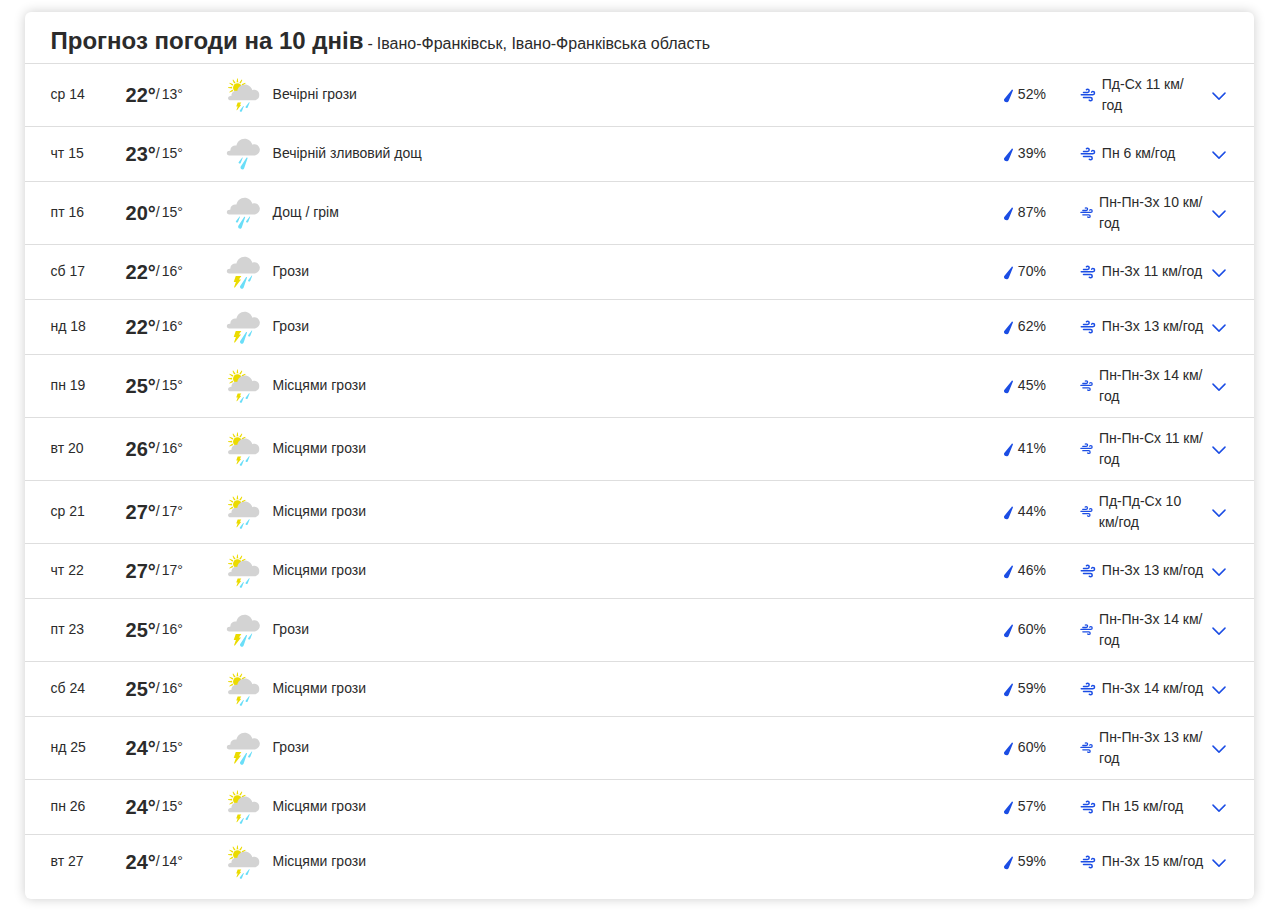
==== commit 1b960a66: "Version 1.0" ====
--- a/index.html
+++ b/index.html
@@ -2,18 +2,10 @@
 <!-- saved from url=(0091)file:///C:/Users/Kobzar%20Danylo/Desktop/Programs/Html/Weather%20Ivano-Frankivsk/index.html -->
 <html dir="ltr" lang="uk-UA">
 <head>
-      <link rel="icon" type="image/x-icon" href="Weather.png">
       <title data-react-helmet="true">Погода Івано-Франківськ</title>
+      <script href="script+css.html"></script>
 </head>
 <body>
-
-      
-          
-          
-        
-      
-      
-      
-      <style type="text/css">:root{--border-radius:6px;--textBrand:#1b4de4;--textBrandDark:#039;--textDefault:#2b2b2b;--textDark:#000;--textMedium:#2b2b2b;--textBgMedium:#383838;--textLight:#686c74;--textSecondary:#6f7585;--textOverlay:#fff;--textDisabled:#43454e;--textError:#eb0000;--textSevere:#da291c;--textValid:#34c759;--alertLevel1:#ba0d00;--alertLevel2:#e6731f;--alertLevel3:#ebbb02;--alertLevel4:#a51ccb;--alertSevere:#ba0d00;--borderDefault:#dedede;--borderLight:#f0f0f0;--borderMedium:#ceced0;--borderDark:#2b2b2b;--borderError:#eb0000;--borderBrand:#1b4de4;--backgroundDefault:#fff;--backgroundLight:#ebecee;--backgroundCard:#fff;--backgroundBrand:#039;--backgroundActive:#1b4de4;--backgroundBrandAccent:#1b4de4;--backgroundInverse:#000;--backgroundOverlay:#fff;--backgroundModalOverlay:#000c;--backgroundShadow:#0003;--backgroundTableBody:#f1f1f1;--backgroundInverseOverlay:#0000008c;--backgroundHeading:#f6f6f6;--backgroundProfileIcon:#05336b;--backgroundCaution:#e02020;--buttonBackground:#fff;--buttonInactive:#dee0e3;--buttonText:#1b4de4;--primaryButtonBackground:#1b4de4;--primaryButtonBgDisabled:#ebecee;--primaryButtonText:#fff;--primaryButtonTextDisabled:#686c74;--secondaryButtonBackground:#fff;--secondaryButtonText:#1b4de4;--buttonTrack:#6f7585;--buttonThumb:#fff;--buttonDisabled:#b1b1b1;--primaryButton1Background:#1b4de4;--primaryButton1BgDisabled:#ebecee;--primaryButton1BgFocus:#039;--primaryButton1Text:#fff;--primaryButton1TextDisabled:#6f7585;--secondaryButton1Background:#fff;--secondaryButton1BgDisabled:#dee0e3;--secondaryButton1BgFocus:#e7ecfc;--secondaryButton1Text:#1b4de4;--secondaryButton1TextDisabled:#6f7585;--ghostButton1BgFocus:#f4f4f5;--ghostButton1Text:#1b4de4;--ghostButton1TextDisabled:#6f7585;--iconLight:#fff;--iconDark:#000;--iconInactiveGray:#ceced0;--iconSuccess:#25bef7;--iconGray:#ceced0;--module-rail-padding:26px;--module-content-padding:10px 16px;color:var(--textDefault)}html{-webkit-text-size-adjust:100%;font-family:-apple-system,BlinkMacSystemFont,Segoe UI,Roboto,Oxygen,Ubuntu,Cantarell,Fira Sans,Droid Sans,Helvetica Neue,sans-serif;line-height:1.5}[dir] body{margin:0}header,main{display:block;position:relative;margin:0}h1{font-size:2em}[dir] h1{margin:.67em 0}hr{box-sizing:initial;height:0;overflow:visible}pre{font-family:monospace;font-size:1em}a{text-decoration:none}[dir] a{background-color:initial}abbr[title]{text-decoration:underline;-webkit-text-decoration:underline dotted;text-decoration:underline dotted}[dir] abbr[title]{border-bottom:none}b,strong{font-weight:bolder}code,kbd,samp{font-family:monospace;font-size:1em}small{font-size:80%}sub,sup{font-size:75%;line-height:0;position:relative;vertical-align:initial}sub{bottom:-.25em}sup{top:-.5em}[dir] img{border-style:none}button,input,optgroup,select,textarea{font-family:inherit;font-size:100%;line-height:1.15}[dir] button,[dir] input,[dir] optgroup,[dir] select,[dir] textarea{margin:0}button,input{-webkit-tap-highlight-color:rgba(0,0,0,.2);overflow:visible}button:focus,input:focus{outline:5px auto #1b4de4}button,select{text-transform:none}[type=button],[type=reset],[type=submit],button{-webkit-appearance:button}[dir] [type=button]::-moz-focus-inner,[dir] [type=reset]::-moz-focus-inner,[dir] [type=submit]::-moz-focus-inner,[dir] button::-moz-focus-inner{border-style:none;padding:0}[type=button]:-moz-focusring,[type=reset]:-moz-focusring,[type=submit]:-moz-focusring,button:-moz-focusring{outline:1px dotted ButtonText}[dir] fieldset{padding:.35em .75em .625em}legend{box-sizing:border-box;color:inherit;display:table;max-width:100%;white-space:normal}[dir] legend{padding:0}progress{vertical-align:initial}textarea{overflow:auto}[type=checkbox],[type=radio]{box-sizing:border-box}[dir] [type=checkbox],[dir] [type=radio]{padding:0}[type=number]::-webkit-inner-spin-button,[type=number]::-webkit-outer-spin-button{height:auto}[type=search]{-webkit-appearance:textfield;outline-offset:-2px}[type=search]::-webkit-search-decoration{-webkit-appearance:none}::-webkit-file-upload-button{-webkit-appearance:button;font:inherit}details{display:block}summary{display:list-item}[hidden],template{display:none}.tp-modal .tp-close{top:unset!important}[dir] .tp-modal .tp-close{background:url("data:image/svg+xml;charset=utf-8,%3Csvg xmlns='http://www.w3.org/2000/svg' width='18' height='18' transform='scale(.89)'%3E%3Cpath fill='%231B4DE4' fill-rule='evenodd' d='M9 7.468 15.817.65a1.083 1.083 0 0 1 1.532 1.532L10.532 9l6.817 6.817a1.083 1.083 0 1 1-1.532 1.532L9 10.532 2.183 17.35A1.083 1.083 0 1 1 .65 15.817L7.468 9 .65 2.183A1.083 1.083 0 0 1 2.183.65L9 7.468z'/%3E%3C/svg%3E") 50% no-repeat!important;box-shadow:none!important}[dir=ltr] .tp-modal .tp-close{right:0!important}[dir=rtl] .tp-modal .tp-close{left:0!important}[dir=ltr] .tp-modal .tp-close{right:20px!important;top:20px!important}[dir=rtl] .tp-modal .tp-close{left:20px!important;top:20px!important}@media screen and (max-width:480px){#checkout-container{width:unset!important}[dir] #checkout-container{margin:auto 30px}[dir=ltr] .tp-modal .tp-close{right:4px!important;top:5px!important}}html{color:var(--textDefault);scroll-behavior:smooth}:focus{outline:1px dotted #212121;outline:5px auto -webkit-focus-ring-color}body.modalOpen{-webkit-overflow-scrolling:touch;height:100%;overflow:hidden;width:100%}[dir] .DaybreakLargeScreen--appWrapper--3kKUE{background-attachment:fixed;background-position:50%;background-size:cover}.DaybreakLargeScreen--regionMeta--1UeJn{display:none}.DaybreakLargeScreen--regionTopAds--2kcLJ{overflow:hidden}[dir] .DaybreakLargeScreen--regionTopAds--2kcLJ{background-color:#fff}.DaybreakLargeScreen--regionHeaderSticky--KfTql{position:-webkit-sticky;position:sticky;top:0;z-index:100}#wx-hero-content{grid-column-end:3;grid-column-start:1}.DaybreakLargeScreen--gridWrapper--3sleb{grid-column-gap:12px;display:grid;grid-template-columns:minmax(0,1fr) 350px;z-index:100;display:flex;justify-content: center; background: white;}[dir] .DaybreakLargeScreen--gridWrapper--3sleb{margin:12px auto!important}[dir] .DaybreakLargeScreen--gridWrapper--3sleb .adWrapper.card,[dir] .DaybreakLargeScreen--gridWrapper--3sleb .card{margin:0!important}.DaybreakLargeScreen--gridWrapper--3sleb .card h2{font-size:1.25rem}.DaybreakLargeScreen--gridWrapper--3sleb .fullWidth{grid-column:span 12}.DaybreakLargeScreen--gridWrapper--3sleb .halfWidth{grid-column:span 6}@media only screen and (max-width:1008px){.DaybreakLargeScreen--gridWrapper--3sleb .halfWidth{grid-column:span 12}}@media only screen and (max-width:641px){.DaybreakLargeScreen--gridWrapper--3sleb{grid-template-columns:minmax(0,17fr) minmax(0,8fr)}}@media only screen and (max-width:427.6666666667px){.DaybreakLargeScreen--gridWrapper--3sleb{display:block}[dir=ltr] .DaybreakLargeScreen--gridWrapper--3sleb .regionMain{margin-right:12px}[dir=rtl] .DaybreakLargeScreen--gridWrapper--3sleb .regionMain{margin-left:12px}[dir=ltr] .DaybreakLargeScreen--gridWrapper--3sleb .regionSidebar{margin-left:12px}[dir=rtl] .DaybreakLargeScreen--gridWrapper--3sleb .regionSidebar{margin-right:12px}}.DaybreakLargeScreen--gridWrapper--3sleb .oneThirdWidth{grid-column:span 4}.DaybreakLargeScreen--gridWrapper--3sleb .twoThirdWidth{grid-column:span 8}.DaybreakLargeScreen--gridWrapper--3sleb .oneFourthWidth{grid-column:span 3}.DaybreakLargeScreen--gridWrapper--3sleb .threeFourthWidth{grid-column:span 9}.DaybreakLargeScreen--regionMain--1FzNI{grid-column-gap:12px;display:grid;grid-auto-rows:max-content;grid-column-end:2;grid-column-start:1;grid-template-columns:repeat(12,1fr)}[dir=ltr] .DaybreakLargeScreen--regionMain--1FzNI{margin-left:12px}[dir=rtl] .DaybreakLargeScreen--regionMain--1FzNI{margin-right:12px}.DaybreakLargeScreen--regionMain--1FzNI>div{grid-column:span 12;width:100%}.DaybreakLargeScreen--regionMain--1FzNI>div>:first-child{box-sizing:border-box;height:100%}.DaybreakLargeScreen--removeGridStyles--1CSog{display:block}[dir=ltr] .DaybreakLargeScreen--removeGridStyles--1CSog{margin-left:unset}[dir=rtl] .DaybreakLargeScreen--removeGridStyles--1CSog{margin-right:unset}.DaybreakLargeScreen--regionContentBottom--2Qkbd,.DaybreakLargeScreen--regionContentTop--2uml9{max-width:1138px;z-index:0}[dir] .DaybreakLargeScreen--regionContentBottom--2Qkbd,[dir] .DaybreakLargeScreen--regionContentTop--2uml9{margin:12px auto}.DaybreakLargeScreen--fullBleed--10FR0 .DaybreakLargeScreen--regionContentTop--2uml9{max-width:100%}[dir] .DaybreakLargeScreen--fullBleed--10FR0 .DaybreakLargeScreen--regionContentTop--2uml9{margin:0 auto}@media only screen and (max-width:1023px){[dir] .DaybreakLargeScreen--regionContentBottom--2Qkbd{margin:12px}}.DaybreakLargeScreen--regionSidebar--20oS9{grid-column-gap:12px;display:grid;grid-auto-columns:100%;grid-auto-rows:max-content;grid-column-end:3;grid-column-start:2;position:relative}[dir=ltr] .DaybreakLargeScreen--regionSidebar--20oS9{margin-right:12px}[dir=rtl] .DaybreakLargeScreen--regionSidebar--20oS9{margin-left:12px}[dir] .DaybreakLargeScreen--regionMain--1FzNI>div:not(:last-child):not([id^=WxuAd]),[dir] .DaybreakLargeScreen--regionSidebar--20oS9>div:not(:last-child):not([id^=WxuAd]){margin-bottom:12px}[dir] .DaybreakLargeScreen--regionFooter--ast4b{background-color:#fff;margin-top:48px}[dir] .DaybreakLargeScreen--fullBleed--10FR0 .DaybreakLargeScreen--regionFooter--ast4b{margin-top:0}.removeIfEmpty:empty{display:none}@media only screen and (min-width:1440px){.DaybreakLargeScreen--clearNight--3WcnY,.DaybreakLargeScreen--cloudyFoggyDay--2-euC,.DaybreakLargeScreen--cloudyFoggyNight--7qaXY,.DaybreakLargeScreen--default--3MMx7,.DaybreakLargeScreen--rainyDay--1kyFf,.DaybreakLargeScreen--rainyNight--ARwKh,.DaybreakLargeScreen--snowyIcyDay--1hItN,.DaybreakLargeScreen--snowyIcyNight--abZF9,.DaybreakLargeScreen--sunnyDay--2DN88{opacity:.6}.DaybreakLargeScreen--severe--1q67g{opacity:.2}}.styles--root--3KZ5E{position:relative;z-index:2}.styles--fullText--jVRPZ,.styles--shortText--26NVU{display:none}@media(min-width:630px)and (max-width:794px){.styles--shortText--26NVU{display:inherit}}@media(min-width:795px){.styles--fullText--jVRPZ{display:inherit}}.styles--button--2XwVN{align-items:center;color:#fff!important;display:flex;height:40px;outline:0}[dir] .styles--button--2XwVN{background:none;border:0;border-bottom:2px solid #0000;cursor:pointer}[dir=ltr] .styles--button--2XwVN{padding:0 65px 0 20px}[dir=rtl] .styles--button--2XwVN{padding:0 20px 0 65px}.styles--button--2XwVN>*{align-self:center}.styles--rootMoreMenu--1O854{position:absolute}.styles--expandableMenu--PONr3{top:0}[dir] .styles--expandableMenu--PONr3{background-color:#fff!important;border-radius:0 0 6px 6px}.styles--expandableMenuOutline--gWKWB{top:0}.styles--nav--1ZpdN{display:flex;flex-flow:row wrap;width:320px}.styles--nav--1ZpdN>.styles--listItem--38PVN{display:block;flex:1 0 160px;font-size:1rem;position:relative}[dir] .styles--nav--1ZpdN>.styles--listItem--38PVN{background-color:initial;border:0!important;padding:0}[dir=ltr] .styles--nav--1ZpdN>.styles--listItem--38PVN{text-align:left}[dir=rtl] .styles--nav--1ZpdN>.styles--listItem--38PVN{text-align:right}.styles--nav--1ZpdN>.styles--listItem--38PVN:active,.styles--nav--1ZpdN>.styles--listItem--38PVN:focus,.styles--nav--1ZpdN>.styles--listItem--38PVN:hover{color:#1b4de4!important}[dir] .styles--nav--1ZpdN>.styles--listItem--38PVN:active,[dir] .styles--nav--1ZpdN>.styles--listItem--38PVN:focus,[dir] .styles--nav--1ZpdN>.styles--listItem--38PVN:hover{cursor:pointer}[dir] .styles--nav--1ZpdN>.styles--listItem--38PVN:focus{background:#fff}.styles--item--3zdMF{display:block;line-height:1.4em}[dir] .styles--item--3zdMF{padding:5px 15px}.styles--navHeader--3HTvj{font-size:1.125rem;font-weight:700;text-transform:uppercase}[dir] .styles--navHeader--3HTvj{margin:0;padding:6px 15px 8px}[dir=ltr] .styles--navHeader--3HTvj{text-align:left}[dir=rtl] .styles--navHeader--3HTvj{text-align:right}.styles--buttonIcon--DmHjz{fill:#fff;width:17px!important}[dir=ltr] .styles--buttonIcon--DmHjz{padding-left:5px}[dir=rtl] .styles--buttonIcon--DmHjz{padding-right:5px}.styles--navLinkIcon--1y5iC{fill:#1b4de4;display:inline-block;position:relative;vertical-align:text-bottom;width:17px!important}[dir] .styles--navLinkIcon--1y5iC{margin-top:-1px}[dir=ltr] .styles--navLinkIcon--1y5iC{margin-left:5px}[dir=rtl] .styles--navLinkIcon--1y5iC{margin-right:5px}.styles--OverflowNav--AWKwe{align-items:stretch;display:flex;flex-wrap:wrap;justify-content:space-around;list-style:none;overflow:hidden}[dir] .styles--OverflowNav--AWKwe{margin:0;padding:0}[dir] .styles--OverflowNav--AWKwe .styles--listItem--2CkF3.styles--severeLink--oRJVO{background-color:#fff!important}.styles--OverflowNav--AWKwe .styles--listItem--2CkF3.styles--severeLink--oRJVO .styles--liContent--3lr9O{color:#ba0d00!important}.styles--OverflowNav--AWKwe .styles--listItem--2CkF3.styles--severeLink--oRJVO .styles--videoIcon--3xpqw{fill:#ba0d00!important;color:#ba0d00!important}[dir] .styles--OverflowNav--AWKwe .styles--listItem--2CkF3.styles--severeLink--oRJVO.styles--active--1ihhY,[dir] .styles--OverflowNav--AWKwe .styles--listItem--2CkF3.styles--severeLink--oRJVO:focus,[dir] .styles--OverflowNav--AWKwe .styles--listItem--2CkF3.styles--severeLink--oRJVO:hover{background-color:#fff!important;border-bottom:2px solid #ba0d00!important}.styles--OverflowNav--AWKwe>.styles--listItem--2CkF3{align-items:center;color:#fff!important;display:flex;font-size:1rem;height:100%;justify-content:center;position:relative}[dir] .styles--OverflowNav--AWKwe>.styles--listItem--2CkF3{border:0!important;cursor:pointer;padding:0 15px}[dir] .styles--OverflowNav--AWKwe>.styles--listItem--2CkF3.styles--active--1ihhY,[dir] .styles--OverflowNav--AWKwe>.styles--listItem--2CkF3:focus,[dir] .styles--OverflowNav--AWKwe>.styles--listItem--2CkF3:hover{border-bottom:2px solid #fff!important;padding-top:2px}[dir=ltr] .styles--videoIcon--3xpqw{padding-right:5px}[dir=rtl] .styles--videoIcon--3xpqw{padding-left:5px}.styles--LocalsuiteNav--25qVv{position:relative;width:100%;z-index:199}[dir] .styles--LocalsuiteNavBkgnd--25u2e{background:#0006}.styles--fadeInSetup--2w99u{opacity:0}.styles--inner--P-HL4{display:flex;max-width:1280px}[dir] .styles--inner--P-HL4{margin:auto}.styles--overflowNav--cdZvZ{height:40px;width:100%}.styles--moreForecastsNav--3__R1{flex-shrink:0}.DetailsTable--DetailsTable--3Bt2T{display:flex;flex-flow:row wrap}[dir] .DetailsTable--DetailsTable--3Bt2T{border:1px solid #dedede;border-radius:6px;margin:0;padding:15px}.DetailsTable--listItem--Z-5Vi{align-items:flex-start;display:flex;flex-grow:1;list-style:none}[dir] .DetailsTable--listItem--Z-5Vi{border-top:1px solid #dedede!important;margin:10px 0 0;padding:10px 0 0}.DetailsTable--twoColumn--1p6yA .DetailsTable--listItem--Z-5Vi{width:50%}[dir] .DetailsTable--twoColumn--1p6yA .DetailsTable--listItem--Z-5Vi:nth-child(-n+2){border-top:none!important;margin-top:0;padding-top:0}.DetailsTable--threeColumn--3LyvN .DetailsTable--listItem--Z-5Vi{width:33.33%}[dir] .DetailsTable--threeColumn--3LyvN .DetailsTable--listItem--Z-5Vi:nth-child(-n+3){border-top:none!important;margin-top:0;padding-top:0}.DetailsTable--listItem--Z-5Vi.DetailsTable--tall--2OLbu:nth-last-of-type(-n+2){min-height:60px}.DetailsTable--icon--24dnM{flex-shrink:0;width:20px!important}[dir=ltr] .DetailsTable--icon--24dnM{margin-right:10px}[dir=rtl] .DetailsTable--icon--24dnM{margin-left:10px}.DetailsTable--moonIcon--6c7bX{flex-shrink:0;width:14px!important}[dir=ltr] .DetailsTable--moonIcon--6c7bX{margin-right:5px}[dir=rtl] .DetailsTable--moonIcon--6c7bX{margin-left:5px}.DetailsTable--field--CPpc_{line-height:1.2;width:calc(100% - 34px)}.DetailsTable--label--1qspW{display:block;font-size:.8125rem;overflow-wrap:break-word}.DetailsTable--value--2YD0-{display:block;font-size:1rem;font-weight:700}.DetailsTable--moonPhrase--2rv06{align-self:center;display:block;font-size:.875rem;font-weight:600;white-space:nowrap}.DetailsTable--moonPhraseWrapper--uNpjj{display:flex;height:22px}[dir] .DetailsTable--moonPhraseWrapper--uNpjj{padding-top:5px}.DailyContent--ConditionSummary--2gdfo{align-items:flex-start;display:flex;flex-flow:row nowrap}[dir] .DailyContent--ConditionSummary--2gdfo{padding-bottom:10px}[dir] .LargeScreen .DailyContent--ConditionSummary--2gdfo{padding-bottom:5px}.DailyContent--Condition--1zRBJ{align-items:center;display:flex;flex-flow:row nowrap}.DailyContent--temp--1s3a7{font-size:3rem;font-weight:700;line-height:1.1}.DailyContent--weatherIcon--Kh7Ru{width:48px!important}[dir=ltr] .DailyContent--weatherIcon--Kh7Ru{padding-left:10px!important}[dir=rtl] .DailyContent--weatherIcon--Kh7Ru{padding-right:10px!important}.DailyContent--alertIcon--Aum_2{bottom:42px!important}[dir=ltr] .DailyContent--alertIcon--Aum_2{left:52px!important}[dir=rtl] .DailyContent--alertIcon--Aum_2{right:52px!important}.DailyContent--narrative--3Ti6_{font-size:1rem;line-height:1.15;min-height:2rem}[dir] .DailyContent--narrative--3Ti6_{margin:0 0 14px}.DailyContent--daypartName--3emSU{font-size:.875rem;font-weight:400;line-height:1em;min-height:1em}[dir] .DailyContent--daypartName--3emSU{margin:30px 0 16px}.DailyContent--daypartDate--3VGlz{font-weight:600}[dir] .LargeScreen .DailyContent--DailyContent--1yRkH .DailyContent--daypartName--3emSU{margin:0 0 5px}[dir] .LargeScreen .DailyContent--DailyContent--1yRkH .DailyContent--placeholder--1DaOd{margin-top:calc(5px + 1em)}[dir=ltr] .LargeScreen .DailyContent--DailyContent--1yRkH .DailyContent--narrative--3Ti6_{padding-right:34px}[dir=rtl] .LargeScreen .DailyContent--DailyContent--1yRkH .DailyContent--narrative--3Ti6_{padding-left:34px}@media only screen and (max-width:950px){[dir] .LargeScreen .DailyContent--DailyContent--1yRkH .DailyContent--daypartName--3emSU{margin:20px 0 5px}.LargeScreen .DailyContent--DailyContent--1yRkH .DailyContent--placeholder--1DaOd{display:none}}.DailyContent--precipIcon--tsI9h{flex-shrink:0;height:18px!important;width:18px!important}.DailyContent--rain--11imI{width:9px!important}.DailyContent--precipIconBlock--3GSXG,.DailyContent--windIcon--6t0bg{height:18px!important;width:18px!important}.DailyContent--windIcon--6t0bg{flex-shrink:0}.DailyContent--label--30_yg{display:flex;font-size:.8125rem;overflow-wrap:break-word}[dir] .DailyContent--label--30_yg{padding-top:5px}.DailyContent--value--1Jers{display:flex;font-size:.875rem;line-height:1.3}[dir=ltr] .DailyContent--value--1Jers{padding-left:10px!important}[dir=rtl] .DailyContent--value--1Jers{padding-right:10px!important}[dir=ltr] .DailyContent--dataPoints--3wPp2{margin-left:auto}[dir=rtl] .DailyContent--dataPoints--3wPp2{margin-right:auto}.Wind--windWrapper--3Ly7c svg{height:auto;width:17px}[dir=ltr] .Wind--windWrapper--3Ly7c svg{margin-right:5px}[dir=rtl] .Wind--windWrapper--3Ly7c svg{margin-left:5px}.Mobile .Wind--windWrapper--3Ly7c svg{vertical-align:middle}[open] .DetailsSummary--fadeOnOpen--KnNyF{color:#6f7585}[open] .DetailsSummary--fadeOnOpen--KnNyF svg{fill:#6f7585;color:#6f7585}.DetailsSummary--DetailsSummary--1DqhO{align-items:center;display:flex;flex-flow:row nowrap;font-size:.875rem;width:100%}.DetailsSummary--daypartName--kbngc{flex-basis:62px;flex-shrink:0;font-size:.875rem!important;font-weight:400;white-space:nowrap}[dir] .DetailsSummary--daypartName--kbngc{margin:0}.DetailsSummary--temperature--1kVVp{align-items:center;display:flex;flex-basis:80px;flex-shrink:0}[dir=ltr] .DetailsSummary--temperature--1kVVp{padding-left:26px}[dir=rtl] .DetailsSummary--temperature--1kVVp{padding-right:26px}[dir=ltr] .Mobile .DetailsSummary--temperature--1kVVp{padding-left:20px}[dir=rtl] .Mobile .DetailsSummary--temperature--1kVVp{padding-right:20px}@media(max-width:374px){.Mobile .DetailsSummary--temperature--1kVVp{flex-basis:30%}}.DetailsSummary--highTempValue--3PjlX,.DetailsSummary--tempValue--jEiXE{font-size:1.25rem;font-weight:700}[dir=ltr] .DetailsSummary--lowTempValue--2tesQ{margin-left:2px}[dir=rtl] .DetailsSummary--lowTempValue--2tesQ{margin-right:2px}.DetailsSummary--condition--2JmHb{align-items:center;display:flex;flex:1 1 auto}[dir=ltr] .DetailsSummary--condition--2JmHb{margin-right:6px}[dir=rtl] .DetailsSummary--condition--2JmHb{margin-left:6px}.DetailsSummary--wxIcon--1_A0F{flex:0 0 auto;width:34px!important}[dir] .DetailsSummary--wxIcon--1_A0F{margin:auto}[dir=ltr] .DetailsSummary--extendedData--307Ax{padding-left:6px}[dir=rtl] .DetailsSummary--extendedData--307Ax{padding-right:6px}[dir=ltr] .Mobile .DetailsSummary--extendedData--307Ax{padding-left:7px}[dir=rtl] .Mobile .DetailsSummary--extendedData--307Ax{padding-right:7px}[dir=ltr] .LargeScreen .DetailsSummary--extendedData--307Ax{padding-left:13px}[dir=rtl] .LargeScreen .DetailsSummary--extendedData--307Ax{padding-right:13px}@media only screen and (max-width:950px){[dir=ltr] .DetailsSummary--extendedData--307Ax{padding-left:7px}[dir=rtl] .DetailsSummary--extendedData--307Ax{padding-right:7px}}.DetailsSummary--precip--1a98O{align-items:center;display:flex;flex-basis:75px}.Mobile .DetailsSummary--precip--1a98O{justify-content:flex-end}[dir=ltr] .Mobile .DetailsSummary--precip--1a98O{padding-right:15px}[dir=rtl] .Mobile .DetailsSummary--precip--1a98O{padding-left:15px}@media(max-width:374px){.Mobile .DetailsSummary--precip--1a98O{justify-content:flex-end}}.DetailsSummary--precipIcon--1Cgzh{width:6px!important}[dir=ltr] .DetailsSummary--precipIcon--1Cgzh{margin-right:5px}[dir=rtl] .DetailsSummary--precipIcon--1Cgzh{margin-left:5px}.DetailsSummary--wind--1tv7t{align-items:center;display:flex;min-width:125px}.DetailsSummary--conditionsIcon--JfNEK{width:12px!important}[dir=ltr] .DetailsSummary--conditionsIcon--JfNEK{margin-right:5px}[dir=rtl] .DetailsSummary--conditionsIcon--JfNEK{margin-left:5px}.LargeScreen .DetailsSummary--daypartName--kbngc{flex:0 0 69px}[dir=ltr] .LargeScreen .DetailsSummary--daypartName--kbngc{padding-right:6px}[dir=rtl] .LargeScreen .DetailsSummary--daypartName--kbngc{padding-left:6px}.LargeScreen .DetailsSummary--temperature--1kVVp{flex:0 0 94px}[dir=ltr] .LargeScreen .DetailsSummary--temperature--1kVVp{padding:0 6px 0 0}[dir=rtl] .LargeScreen .DetailsSummary--temperature--1kVVp{padding:0 0 0 6px}[dir] .LargeScreen .DetailsSummary--condition--2JmHb{margin:0}[dir=ltr] .LargeScreen .DetailsSummary--condition--2JmHb{padding-right:6px}[dir=rtl] .LargeScreen .DetailsSummary--condition--2JmHb{padding-left:6px}.LargeScreen .DetailsSummary--precip--1a98O{flex:0 0 56px}[dir=ltr] .LargeScreen .DetailsSummary--precip--1a98O{padding-right:6px}[dir=rtl] .LargeScreen .DetailsSummary--precip--1a98O{padding-left:6px}.LargeScreen .DetailsSummary--wind--1tv7t{flex:0 0 125px}[dir] .LargeScreen .DetailsSummary--wxIcon--1_A0F{margin:0}.LargeScreen .DetailsSummary--precipIcon--1Cgzh{width:9px!important}.LargeScreen .DetailsSummary--conditionsIcon--JfNEK{width:18px!important}@media only screen and (max-width:950px){.LargeScreen .DetailsSummary--temperature--1kVVp{flex-basis:30%}[dir=ltr] .LargeScreen .DetailsSummary--temperature--1kVVp{padding-left:20px}[dir=rtl] .LargeScreen .DetailsSummary--temperature--1kVVp{padding-right:20px}.LargeScreen .DetailsSummary--precip--1a98O{justify-content:flex-end}[dir=ltr] .LargeScreen .DetailsSummary--precip--1a98O{padding-right:15px}[dir=rtl] .LargeScreen .DetailsSummary--precip--1a98O{padding-left:15px}.LargeScreen .DetailsSummary--extendedData--307Ax{display:none}}@media only screen and (max-width:641px){.LargeScreen .DetailsSummary--condition--2JmHb,.LargeScreen .DetailsSummary--daypartName--kbngc,.LargeScreen .DetailsSummary--precip--1a98O,.LargeScreen .DetailsSummary--temperature--1kVVp{flex:1}}.LargeScreen :lang(zh) .DetailsSummary--wind--1tv7t{flex-basis:175px}@media screen and (max-width:320px){.DetailsSummary--temperature--1kVVp{font-size:1.125rem!important}[dir=ltr] .DetailsSummary--temperature--1kVVp{padding-left:12px!important}[dir=rtl] .DetailsSummary--temperature--1kVVp{padding-right:12px!important}.DetailsSummary--wxIcon--1_A0F{height:34px!important}[dir=ltr] .DetailsSummary--wxIcon--1_A0F{padding-right:0!important}[dir=rtl] .DetailsSummary--wxIcon--1_A0F{padding-left:0!important}.DetailsSummary--precip--1a98O{flex-basis:33px}[dir=ltr] .DetailsSummary--precip--1a98O{padding-right:0}[dir=rtl] .DetailsSummary--precip--1a98O{padding-left:0}}[dir] .DaypartDetails--DayPartDetail--2XOOV:first-child{border-top:1px solid var(--borderDefault)!important}.DaypartDetails--Summary--3Fuya{width:100%}[dir] .DaypartDetails--Summary--3Fuya{padding:10px var(--module-rail-padding)!important}[dir] .DaypartDetails--Content--2Yg3_{padding:5px var(--module-rail-padding) 15px var(--module-rail-padding)}.DaypartDetails--daypartName--2vc5N{font-size:.875rem;font-weight:400;height:1em;line-height:1em}[dir] .DaypartDetails--daypartName--2vc5N{margin:20px 0 15px}[dir=ltr] .DaypartDetails--daypartName--2vc5N{padding-left:25px!important}[dir=rtl] .DaypartDetails--daypartName--2vc5N{padding-right:25px!important}.DaypartDetails--desktop--1VYes{display:flex;flex-wrap:wrap}.DaypartDetails--desktop--1VYes>*{flex-basis:325px;flex-grow:1}[dir=ltr] .DaypartDetails--desktop--1VYes>:not(:first-of-type){padding-left:20px}[dir=rtl] .DaypartDetails--desktop--1VYes>:not(:first-of-type){padding-right:20px}[dir] .DaypartDetails--fifteenMinuteBlock--39Xba{margin:10px -25px -16px!important}[dir=ltr] .DaypartDetails--fifteenMinuteBlock--39Xba{background:linear-gradient(180deg,#fff,#f1f1f1)!important}[dir=rtl] .DaypartDetails--fifteenMinuteBlock--39Xba{background:linear-gradient(-180deg,#fff,#f1f1f1)!important}.DaypartDetails--fifteenMinuteSummary--2hOz5{height:45px}[dir=ltr] .DaypartDetails--fifteenMinuteSummary--2hOz5{padding:10px 59px 0 25px}[dir=rtl] .DaypartDetails--fifteenMinuteSummary--2hOz5{padding:10px 25px 0 59px}.DaypartDetails--fifteenMinuteGating--169xK{display:flex}[dir] .DaypartDetails--fifteenMinuteGating--169xK{background-color:#f0f0f0!important;margin:10px -25px -6px!important}.DaypartDetails--clockIcon--3mXrY{width:53px!important}.DaypartDetails--lockIcon--3jRlS{position:relative;width:20px!important}[dir] .DaypartDetails--lockIcon--3jRlS{padding-bottom:36px}[dir=ltr] .DaypartDetails--lockIcon--3jRlS{left:-18px}[dir=rtl] .DaypartDetails--lockIcon--3jRlS{right:-18px}.DaypartDetails--iconBlock--DrQYu{display:flex}[dir=ltr] .DaypartDetails--iconBlock--DrQYu{padding:10px 0 10px 25px!important}[dir=rtl] .DaypartDetails--iconBlock--DrQYu{padding:10px 25px 10px 0!important}.DaypartDetails--textBlock--5OET9{display:block}[dir=ltr] .DaypartDetails--textBlock--5OET9{padding:15px 15px 15px 0}[dir=rtl] .DaypartDetails--textBlock--5OET9{padding:15px 0 15px 15px}.DaypartDetails--premiumText--3p_Uv{color:#838783;display:block;font-size:.8125rem;letter-spacing:-.08px;line-height:1.5}.DaypartDetails--gatingText--33yph{color:#2b2b2b;display:block;font-size:1.25rem;font-weight:800;line-height:1}.DaypartDetails--weatherText--lLWvt{display:inline-block;font-size:.9375rem;font-style:italic;letter-spacing:-.28px}[dir=ltr] .DaypartDetails--weatherText--lLWvt{padding-right:5px}[dir=rtl] .DaypartDetails--weatherText--lLWvt{padding-left:5px}.DaypartDetails--goPremiumButton--3mso-{display:inline-block;font-size:.875rem;letter-spacing:-.28px}[dir] .DaypartDetails--ctaShown--3JJj3:last-of-type{border-bottom:1px solid var(--borderDefault)}.DaypartDetails--DayPartDetailBlur--3-wjn:nth-last-child(-n+4){filter:blur(6px)}.Mobile .DaypartDetails--DayPartDetailBlur--3-wjn:nth-last-child(-n+6){filter:blur(6px)!important}[dir] .DaypartDetails--border--1Bg0i:last-of-type{border-bottom:1px solid var(--borderDefault)!important}.Mobile :target:before{content:"";display:block;pointer-events:none}[dir] .Mobile :target:before{margin-top:-65px;padding-top:65px}@media only screen and (min-width:951px){.DaypartDetails--contentGrid--2_szQ{grid-column-gap:22px;display:grid;grid-auto-columns:1fr 1fr}.DaypartDetails--contentGrid--2_szQ .DaypartDetails--DetailsTable--1zK4r{grid-row:2/3}.DaypartDetails--contentGrid--2_szQ .DaypartDetails--DetailsTable--1zK4r>:first-child{box-sizing:border-box;height:100%}.DaypartDetails--contentGrid--2_szQ .DaypartDetails--DetailsTable--1zK4r.DaypartDetails--col1--2TSAK{grid-column:1/2}.DaypartDetails--contentGrid--2_szQ .DaypartDetails--DetailsTable--1zK4r.DaypartDetails--col2--3WBrx{grid-column:2/3}}[dir] .DaypartDetails--DetailsTable--1zK4r.DaypartDetails--withVideo--3IWCr{border:1px solid var(--borderDefault);border-radius:6px}[dir] .DaypartDetails--listWithVideo--3KNks{border:unset!important;border-radius:unset!important}.DaypartDetails--DetailSummaryContent--1-r0i{justify-content:space-between!important}@media screen and (max-width:320px){[dir=ltr] .DaypartDetails--fifteenMinuteSummary--2hOz5{padding:10px 35px 0 25px}[dir=rtl] .DaypartDetails--fifteenMinuteSummary--2hOz5{padding:10px 25px 0 35px}}.DaypartDetails--divider--_rOEa{width:calc(100% - 30px)}[dir] .DaypartDetails--divider--_rOEa{border-top:.5px solid var(--borderDefault)!important;margin-top:10px}[dir=ltr] .DaypartDetails--divider--_rOEa,[dir=rtl] .DaypartDetails--divider--_rOEa{margin-left:auto;margin-right:auto}.InsightNotification--root--3R2Jo{align-items:center;display:flex;flex-flow:row nowrap}[dir] .InsightNotification--root--3R2Jo{padding:15px 26px}[dir] .InsightNotification--background--2JOmA{background:var(--backgroundHeading)}[dir] .InsightNotification--warning--2U0BU{background:var(--alertSevere)}[dir] .InsightNotification--watch--2QO8b{background:var(--backgroundHeading)}.InsightNotification--headline--3gJfC{color:var(--textLight);font-size:.9375rem;font-weight:500;line-height:1.1}[dir] .InsightNotification--headline--3gJfC{margin:0 0 10px}.InsightNotification--text--35QdL{color:var(--textBgMedium);font-size:1.125rem;font-weight:600;line-height:1.4}[dir] .InsightNotification--text--35QdL{margin:0}.InsightNotification--warning--2U0BU .InsightNotification--text--35QdL{color:var(--textOverlay);font-size:.875rem}.InsightNotification--watch--2QO8b .InsightNotification--text--35QdL{color:var(--alertSevere);font-size:.875rem}.InsightNotification--AlertIcon--3n3UR{flex-shrink:0;height:18px;width:18px}[dir=ltr] .InsightNotification--AlertIcon--3n3UR{margin-right:15px}[dir=rtl] .InsightNotification--AlertIcon--3n3UR{margin-left:15px}.alerts--alert-severe--KxqyQ{--alert-icon:var(--iconLight);--alert-border:var(--borderLight);--alert-fill:var(--alertSevere)}.alerts--alert-severe-color--3QZNK{color:var(--alertSevere)!important}.alerts--alert-severe-fill--fjXpt{fill:var(--alertSevere)!important}[dir] .alerts--alert-severe-background--f8q9X{background:var(--alertSevere)!important}.alerts--alert-1--2NT8_{--alert-icon:var(--iconLight);--alert-fill:var(--alertLevel1);--alert-border:var(--borderLight)}.alerts--alert-1-color--1bHob{color:var(--alertLevel1)!important}.alerts--alert-1-fill--1b2T2{fill:var(--alertLevel1)!important}[dir] .alerts--alert-1-background--a07NW{background:var(--alertLevel1)!important}.alerts--alert-2--UtdvH{--alert-icon:var(--iconDark);--alert-fill:var(--alertLevel2);--alert-border:var(--borderLight)}.alerts--alert-2-color--282Zq{color:var(--alertLevel2)!important}.alerts--alert-2-fill--OnN60{fill:var(--alertLevel2)!important}[dir] .alerts--alert-2-background--3ZuLl{background:var(--alertLevel2)!important}.alerts--alert-3--2Jj9U{--alert-icon:var(--iconDark);--alert-fill:var(--alertLevel3);--alert-border:var(--borderLight)}.alerts--alert-3-color--3vpay{color:var(--alertLevel3)!important}.alerts--alert-3-fill--2hFCA{fill:var(--alertLevel3)!important}[dir] .alerts--alert-3-background--2Sbhs{background:var(--alertLevel3)!important}.alerts--alert-4--1WJ9Z{--alert-icon:var(--iconLight);--alert-fill:var(--alertLevel4);--alert-border:var(--borderLight)}.alerts--alert-4-color--1Qdfh{color:var(--alertLevel4)!important}.alerts--alert-4-fill--1O6S-{fill:var(--alertLevel4)!important}[dir] .alerts--alert-4-background--pj1sL{background:var(--alertLevel4)!important}.AlertHeadline--AlertHeadline--2-IsO{align-items:center;display:flex;justify-content:center;min-height:40px;overflow:hidden}[dir] .AlertHeadline--AlertHeadline--2-IsO{background:var(--backgroundLight)!important;border-radius:6px;padding:0 10px}[dir] .AlertHeadline--severe--rJCCL{background:var(--alertSevere)!important}.AlertHeadline--severe--rJCCL .AlertHeadline--alertText--38xov,.AlertHeadline--severe--rJCCL .AlertHeadline--subheadlineText--36etT{color:var(--textOverlay)}.AlertHeadline--overlay--1lD96{justify-content:center}[dir] .AlertHeadline--overlay--1lD96{background-color:var(--backgroundInverseOverlay)!important;border-radius:6px}.AlertHeadline--alertContainer--3iPB8,.AlertHeadline--alertText--38xov{overflow:hidden}.AlertHeadline--alertText--38xov{color:#2b2b2b;font-size:1rem;font-weight:500;line-height:1;text-overflow:ellipsis;white-space:nowrap}[dir] .AlertHeadline--alertText--38xov{margin:0;padding:10px 0}[dir] .AlertHeadline--alertText--38xov.AlertHeadline--hasSubheadline--1yIXE{padding:0}.AlertHeadline--light--3Nk1u .AlertHeadline--alertText--38xov,.AlertHeadline--overlay--1lD96 .AlertHeadline--alertText--38xov{color:var(--textOverlay)}[dir] .AlertHeadline--subheadlineText--36etT{margin:0}.AlertHeadline--arrowIcon--3RgLe{flex-shrink:0;width:12px!important}[dir=ltr] .AlertHeadline--arrowIcon--3RgLe{margin-left:5px}[dir=rtl] .AlertHeadline--arrowIcon--3RgLe{margin-right:5px}.AlertHeadline--dark--1-GJX .AlertHeadline--arrowIcon--3RgLe{fill:#2b2b2b}.AlertHeadline--alertIcon--1Y8kh{flex-shrink:0;width:18px}[dir=ltr] .AlertHeadline--alertIcon--1Y8kh{margin-right:10px}[dir=rtl] .AlertHeadline--alertIcon--1Y8kh{margin-left:10px}.LocationPageTitle--PageHeader--JBu5-{font-size:1.25rem;font-weight:400;line-height:1}[dir] .LocationPageTitle--PageHeader--JBu5-{margin:0;padding:0}.LocationPageTitle--LocationText--5zskE{font-size:.875rem}[dir=ltr] .LocationPageTitle--LocationText--5zskE{padding-left:4px}[dir=rtl] .LocationPageTitle--LocationText--5zskE{padding-right:4px}[dir=ltr] .LocationPageTitle--PresentationName--1AMA6{padding-left:4px}[dir=rtl] .LocationPageTitle--PresentationName--1AMA6{padding-right:4px}.LargeScreen .LocationPageTitle--PageHeader--JBu5-{font-size:1.5rem;line-height:1.08em}.LargeScreen .LocationPageTitle--LocationText--5zskE{font-size:1rem}[dir] .DailyForecast--Card--1WBkh{margin:0}[dir] .DailyForecast--CardHeader--3ATQ0{padding:16px 26px 6px!important}[dir] .DailyForecast--AlertHeadline--1PcMR{margin:0 var(--module-rail-padding) 16px}[dir] .DailyForecast--DisclosureList--nosQS{padding:0 0 10px}[dir] .DailyForecast--adWrapper--N5Ztn{border-top:1px solid #dedede}.DailyForecast--ad--2CIKE{min-height:250px}[dir] .DailyForecast--ad--2CIKE{text-align:center}.DailyForecast--timestamp--22Azh{font-size:.875rem;opacity:.65}[dir] .DailyForecast--timestamp--22Azh{padding:0 26px 6px}.LargeScreen .DailyForecast--timestamp--22Azh{font-size:1rem}[dir] .LargeScreen .DailyForecast--timestamp--22Azh{padding:0 26px 21px}.TwcCopyright--copyright--3TVcz{font-size:.8125rem}.LinkList--LinkList--1GnPm{list-style:none}[dir] .LinkList--LinkList--1GnPm{padding:0}.LinkList--Link--34-VU{color:#2b2b2b;text-decoration:none}.LinkList--default--hVoWG .LinkList--Link--34-VU{display:block}[dir] .LinkList--default--hVoWG .LinkList--Link--34-VU{padding:5px 16px}.LinkList--button--hQU6u{font-weight:700;line-height:1.5}[dir] .LinkList--button--hQU6u{background:none;border:none;border-radius:0;padding:0 .5em}.LinkList--columns-2--2yEC3{grid-column-gap:0;column-count:2;column-gap:0}.LinkList--columns-2--2yEC3 .LinkList--Link--34-VU{display:inline-block}[dir] .LinkList--columns-2--2yEC3 .LinkList--Link--34-VU{padding:5px 0}.LinkList--inline--13EC5{display:flex;flex-flow:row wrap}.LinkList--inline--13EC5 .LinkList--Link--34-VU{display:inline-block}[dir] .LinkList--inline--13EC5 .LinkList--Link--34-VU{margin-top:10px;padding:0 .5em}[dir=ltr] .LinkList--inline--13EC5 .LinkList--Link--34-VU{border-right:1px solid}[dir=rtl] .LinkList--inline--13EC5 .LinkList--Link--34-VU{border-left:1px solid}[dir=ltr] .LinkList--inline--13EC5 :last-child .LinkList--Link--34-VU{border-right:0}[dir=rtl] .LinkList--inline--13EC5 :last-child .LinkList--Link--34-VU{border-left:0}.LinkList--inline-no-border--33kpL{display:flex;flex-flow:row wrap;justify-content:center}.LinkList--inline-no-border--33kpL .LinkList--Link--34-VU{display:inline-block}[dir] .LinkList--inline-no-border--33kpL .LinkList--Link--34-VU{margin-top:10px;padding:0 .5em}.LinkList--inlineIcon--3Pi3d,.LinkList--inlineIconContainer--b_3Nr{display:flex}.LinkList--inlineIcon--3Pi3d{align-items:center;flex-direction:row}[dir] .Footer--container--2e0ff{border-top:1px solid #dedede}.Footer--Footer--2ulHH{color:#2b2b2b;font-size:.875rem;max-width:1138px}[dir] .Footer--Footer--2ulHH{margin:0 auto;padding:30px}[dir=ltr] .Footer--Footer--2ulHH{text-align:left}[dir=rtl] .Footer--Footer--2ulHH{text-align:right}.Footer--iconWeatherCompany--24Csd{height:70px!important;width:70px!important}.Footer--iconWeatherChannel--3XoAI{height:35px!important;width:35px!important}.Footer--iconWunderground--UPhsf{height:50px!important;width:50px!important}.Footer--georgiaIcon--QAmnl{height:34px!important;width:100px!important}.Footer--essentialIcon--2R2XE{height:23px!important;width:60px!important}.Footer--ibmCloudIcon--3RNvL{height:51px!important;width:143px!important}.Footer--socialLogos--qYCPZ{align-items:center;display:flex;justify-content:space-between}.Footer--socialLogos--qYCPZ .Footer--socialContainer--3z8CW{display:flex;flex-grow:1}[dir] .Footer--socialLogos--qYCPZ .Footer--socialLinks--25Y9Z{margin:0}.Footer--socialLogos--qYCPZ .Footer--socialLinks--25Y9Z li{align-items:center;display:flex}[dir] .Footer--socialLogos--qYCPZ .Footer--socialLinks--25Y9Z a{padding:0}[dir=ltr] .Footer--socialLogos--qYCPZ .Footer--socialLinks--25Y9Z a{margin:0 0 0 10px}[dir=rtl] .Footer--socialLogos--qYCPZ .Footer--socialLinks--25Y9Z a{margin:0 10px 0 0}.Footer--connect--1Ohkt{align-self:center;font-size:1.125rem;font-weight:700}.Footer--socialLinks--25Y9Z .Footer--icon--2G63B{height:24px!important;width:24px!important}[dir] .Footer--socialLinks--25Y9Z .Footer--icon--2G63B{background-color:#cfdaf9;border-radius:100vw;padding:10px}[dir] .Footer--socialLinks--25Y9Z .Footer--icon--2G63B:hover{background-color:#1b4de4}.Footer--socialLinks--25Y9Z .Footer--icon--2G63B:hover path{fill:#fff}ul.Footer--linklist--_Dbmr{font-weight:700;justify-content:start}ul.Footer--corporateLinks--3FrYQ{font-weight:400}[dir] ul.Footer--corporateLinks--3FrYQ{margin-top:35px}[dir=ltr] ul.Footer--legalLinks--1iNog{margin:10px 0 10px -.5em}[dir=rtl] ul.Footer--legalLinks--1iNog{margin:10px -.5em 10px 0}[dir] ul.Footer--legalLinks--1iNog .Footer--link--2Ew3g{margin-top:10px}[dir=ltr] ul.Footer--privacyLinks--1cVd6{margin-left:-.5em}[dir=rtl] ul.Footer--privacyLinks--1cVd6{margin-right:-.5em}[dir] ul.Footer--privacyLinks--1cVd6 .Footer--link--2Ew3g{margin-top:10px}[dir] ul .Footer--link--2Ew3g{margin:0}ul .Footer--link--2Ew3g:hover{color:#446de9}[dir] .Footer--externalAttribution--3RmX9{margin:7px 0 0}[dir] .Footer--externalAttribution--3RmX9 .Footer--georgiaLogo--23ol8{margin-top:10px}[dir=ltr] .Footer--externalAttribution--3RmX9 .Footer--georgiaLogo--23ol8{padding-left:10px}[dir=rtl] .Footer--externalAttribution--3RmX9 .Footer--georgiaLogo--23ol8{padding-right:10px}.Footer--privacyLinksParagraph--HB30K{line-height:1.4}[dir] .Footer--privacyLinksParagraph--HB30K{margin:18px 0 0}[dir] .Footer--attribution--gEhVf{margin:20px 0 0}.Footer--attribution--gEhVf .Footer--ibmLink--1tZ2g{align-items:center;color:#2b2b2b;display:inline-flex;text-decoration:none}[dir] .Footer--attribution--gEhVf .Footer--ibmLink--1tZ2g{margin-top:10px}[dir=ltr] .Footer--attribution--gEhVf .Footer--poweredBy--JsKi8{padding:5px 10px 0 0}[dir=rtl] .Footer--attribution--gEhVf .Footer--poweredBy--JsKi8{padding:5px 0 0 10px}.Footer--logoLockup--2hZ2n{align-items:center;display:flex}[dir=ltr] .Footer--logoLockup--2hZ2n :not(:first-child){margin-left:10px}[dir=rtl] .Footer--logoLockup--2hZ2n :not(:first-child){margin-right:10px}[dir] .Footer--logoLockup--2hZ2n.Footer--linkSpacing--2btw-{margin:0 auto}@media only screen and (min-width:1023px){[dir] .Footer--Footer--2ulHH{text-align:center}ul.Footer--linklist--_Dbmr{justify-content:center}[dir] ul.Footer--legalLinks--1iNog,[dir] ul.Footer--privacyLinks--1cVd6 .Footer--link--2Ew3g{margin:10px 0 0}[dir] .Footer--georgiaLogo--23ol8{margin-top:10px}}[id*=WxuFooter-sidebar] .Footer--socialContainer--3z8CW{display:block}[dir] [id*=WxuFooter-sidebar] .Footer--socialContainer--3z8CW{margin-bottom:20px}[id*=WxuFooter-sidebar] .Footer--socialLogos--qYCPZ{display:block}[id*=WxuFooter-sidebar] .Footer--connect--1Ohkt{display:block}[dir] [id*=WxuFooter-sidebar] .Footer--connect--1Ohkt{margin-bottom:10px}[id*=WxuFooter-sidebar] .Footer--logoLockup--2hZ2n{display:flex;justify-content:space-between}[dir] [id*=WxuFooter-sidebar] .Footer--logoLockup--2hZ2n{margin-bottom:10px;padding:0 25px}.MapboxAttribution--Attribution--3FYDD{position:absolute;width:100%;z-index:2}.MapboxAttribution--Attribution--3FYDD.MapboxAttribution--topleft--1dyje{top:10px}[dir=ltr] .MapboxAttribution--Attribution--3FYDD.MapboxAttribution--topleft--1dyje{left:5px}[dir=rtl] .MapboxAttribution--Attribution--3FYDD.MapboxAttribution--topleft--1dyje{right:5px}.MapboxAttribution--Attribution--3FYDD.MapboxAttribution--topright--2Eq7o{top:10px}[dir=ltr] .MapboxAttribution--Attribution--3FYDD.MapboxAttribution--topright--2Eq7o{right:5px}[dir=rtl] .MapboxAttribution--Attribution--3FYDD.MapboxAttribution--topright--2Eq7o{left:5px}.MapboxAttribution--Attribution--3FYDD.MapboxAttribution--bottomleft--1ANJ2{bottom:5px}[dir=ltr] .MapboxAttribution--Attribution--3FYDD.MapboxAttribution--bottomleft--1ANJ2{left:5px}[dir=rtl] .MapboxAttribution--Attribution--3FYDD.MapboxAttribution--bottomleft--1ANJ2{right:5px}.MapboxAttribution--Attribution--3FYDD.MapboxAttribution--bottomright--2Zpw1{bottom:5px}[dir=ltr] .MapboxAttribution--Attribution--3FYDD.MapboxAttribution--bottomright--2Zpw1{right:5px}[dir=rtl] .MapboxAttribution--Attribution--3FYDD.MapboxAttribution--bottomright--2Zpw1{left:5px}.MapboxAttribution--buttonAndLogo--22A11{align-items:center;display:flex}.MapboxAttribution--Attribution--3FYDD.MapboxAttribution--bottomright--2Zpw1 .MapboxAttribution--buttonAndLogo--22A11,.MapboxAttribution--Attribution--3FYDD.MapboxAttribution--topright--2Eq7o .MapboxAttribution--buttonAndLogo--22A11{justify-content:flex-end}.MapboxAttribution--buttonAndLogo--22A11 .MapboxAttribution--mapboxLogo--2c5e6{position:relative;top:1px}[dir] .MapboxAttribution--buttonAndLogo--22A11 .MapboxAttribution--mapboxLogo--2c5e6{background:none;border:0;cursor:pointer;padding:0}.MapboxAttribution--buttonAndLogo--22A11 .MapboxAttribution--mapboxLogo--2c5e6 svg{filter:drop-shadow(0 0 2px black);height:auto;opacity:.75;width:75px}.MapboxAttribution--buttonAndLogo--22A11 .MapboxAttribution--mapboxLogo--2c5e6.MapboxAttribution--blue--Yc_rR{fill:#4264fb}.MapboxAttribution--buttonAndLogo--22A11 .MapboxAttribution--mapboxLogo--2c5e6.MapboxAttribution--white--TA2L5{fill:#fff}.MapboxAttribution--mapboxlinks--2qrua{font-size:.625rem;visibility:hidden;z-index:999}[dir] .MapboxAttribution--mapboxlinks--2qrua{background:var(--backgroundOverlay);margin:7px 0;padding:5px}.MapboxAttribution--mapboxlinks--2qrua.MapboxAttribution--stack--3ENt_{display:flex!important;flex-direction:column}[dir=ltr] .MapboxAttribution--mapboxlinks--2qrua.MapboxAttribution--stack--3ENt_{text-align:right}[dir=rtl] .MapboxAttribution--mapboxlinks--2qrua.MapboxAttribution--stack--3ENt_{text-align:left}.MapboxAttribution--mapboxlinks--2qrua a{color:#2b2b2b;text-decoration:none}.MapboxAttribution--mapboxlinks--2qrua.MapboxAttribution--show--3ybtz{display:inline-block;visibility:inherit}.MapboxAttribution--mapboxlinks--2qrua.MapboxAttribution--hide--1ZEFN{display:none}[dir] .MapboxAttribution--mapboxlinks--2qrua .MapboxAttribution--separator--2G10l{padding:0 5px}.Timestamp--Timestamp--2vABd{color:#fff;display:flex;font-size:.8125rem;height:13px;justify-content:center;line-height:1;min-width:80px;position:absolute;top:10px;width:80px}[dir] .Timestamp--Timestamp--2vABd{background:#000000bf;border-radius:15px;padding:5px 0;text-align:center}[dir=ltr] .Timestamp--Timestamp--2vABd{left:16px}[dir=rtl] .Timestamp--Timestamp--2vABd{right:16px}.Timestamp--Timestamp--2vABd .Timestamp--time--Kp8RK{opacity:0;position:absolute}.Timestamp--Timestamp--2vABd .Timestamp--time--Kp8RK.Timestamp--showme--6ilzl{opacity:1!important}.LocationPin--LocationPin--1mzAa{align-items:center;display:flex;height:30px;justify-content:center;position:absolute;width:30px}[dir] .LocationPin--LocationPin--1mzAa{background:#0000004d;border-radius:30px}.LocationPin--LocationPin--1mzAa .LocationPin--innerPin--1cJKI{height:12px;width:12px}[dir] .LocationPin--LocationPin--1mzAa .LocationPin--innerPin--1cJKI{background:#1b4de4;border:1px solid #fff;border-radius:20px}.Slideshow--Slideshow--1wQdD{height:275px;position:relative;width:100%}[dir] .Slideshow--Slideshow--1wQdD{background:#f7f6f1}[dir=ltr] .Slideshow--Slideshow--1wQdD,[dir=rtl] .Slideshow--Slideshow--1wQdD{border-bottom-left-radius:6px;border-bottom-right-radius:6px}.Slideshow--Slideshow--1wQdD .Slideshow--error--1O4BT{align-items:center;color:#4e7aff;display:flex;font-size:pxToRem(16px);font-weight:700;justify-content:center}.Slideshow--Slideshow--1wQdD .Slideshow--error--1O4BT,.Slideshow--Slideshow--1wQdD .Slideshow--slide--8z3Ey{height:100%;position:absolute;width:100%}.Slideshow--Slideshow--1wQdD .Slideshow--slide--8z3Ey{opacity:0}[dir] .Slideshow--Slideshow--1wQdD .Slideshow--slide--8z3Ey{background-position:50%;background-size:cover}[dir=ltr] .Slideshow--Slideshow--1wQdD .Slideshow--slide--8z3Ey,[dir=rtl] .Slideshow--Slideshow--1wQdD .Slideshow--slide--8z3Ey{border-bottom-left-radius:6px;border-bottom-right-radius:6px}.Slideshow--Slideshow--1wQdD .Slideshow--slide--8z3Ey.Slideshow--showme--3woBy{opacity:1!important}.Slideshow--Slideshow--1wQdD .Slideshow--mapLink--160-9{height:100%;position:absolute;width:100%}.LargeScreen .Slideshow--Slideshow--1wQdD{height:400px}.DynamicMap--dynamicMapContainer--3NiKx{position:relative;width:auto}.DynamicMap--dynamicMapLink--1Nxet{display:block}.Card--card--2AzRg{overflow:hidden}[dir] .Card--card--2AzRg{background-color:var(--backgroundCard);border-radius:6px;box-shadow:0 0 12px 0 #0003;margin:12px 10px}[dir] .moduleServiceWrapper .card{border-radius:0;box-shadow:none;margin:0;padding-top:0}[dir] .Card--cardHeader--3NRFf{padding:16px}.Card--cardHeading--2H1-_{color:var(--textDefault);flex-grow:1;font-size:1.25rem;font-weight:600;line-height:1}[dir] .Card--cardHeading--2H1-_{margin:0}.LargeScreen .Card--cardHeading--2H1-_{font-size:1.25rem;line-height:1.2}.Card--cardFooter--3Q-65{align-items:center;display:flex;flex-flow:row nowrap}[dir=ltr] .Card--cardFooter--3Q-65{padding:0 16px 11px 11px}[dir=rtl] .Card--cardFooter--3Q-65{padding:0 11px 11px 16px}.Card--cardFooterJustifyBetween--3drGp{justify-content:space-between}.Card--cardPadded--2M25D{padding:17px 16px 16px}[dir=ltr] .Card--cardPadded--2M25D{padding-left:19px}[dir=rtl] .Card--cardPadded--2M25D{padding-right:19px}[dir] .Card--cardPadded--2M25D .Card--cardHeader--3NRFf{padding:0 0 16px}[dir] .Card--cardPadded--2M25D .Card--customCardHeader--25_Ga{padding:0 0 13px}[dir] .Card--cardPadded--2M25D .Card--cardFooter--3Q-65,[dir] .Card--cardPadded--2M25D .Card--cardHeading--2H1-_{padding:0}.Card--returnTo--2r1T2{height:10px;position:relative;width:40px}[dir] .Card--returnTo--2r1T2{margin:5px 0 15px}.Card--returnTo--2r1T2 .Card--returnToIcon--3YucC{position:absolute;top:3px;width:15px!important}[dir=ltr] .Card--returnTo--2r1T2 .Card--returnToIcon--3YucC{left:0}[dir=rtl] .Card--returnTo--2r1T2 .Card--returnToIcon--3YucC{right:0}.Card--returnTo--2r1T2 .Card--returnToText--xYcVF{color:var(--textBrand);font-size:.875rem;font-weight:600;position:absolute}[dir=ltr] .Card--returnTo--2r1T2 .Card--returnToText--xYcVF{left:20px}[dir=rtl] .Card--returnTo--2r1T2 .Card--returnToText--xYcVF{right:20px}[dir] .TodayMap--radarButton--3cqr0{cursor:pointer;margin:15px}.styles--root--4doPj{height:40px;overflow:hidden;position:relative;z-index:3}.styles--cards--39bdo,.styles--root--4doPj{display:flex;width:100%}[dir] .styles--cards--39bdo{transition-duration:.5s;transition-property:transform;transition-timing-function:cubic-bezier(.25,.8,.25,1)}[dir=ltr] .styles--cards--39bdo{margin-left:60px}[dir=rtl] .styles--cards--39bdo{margin-right:60px}.styles--card--1m1Hs{box-sizing:border-box;flex-shrink:0;overflow:hidden;position:relative;width:300px}.styles--arrow--Z56fm{align-items:center;bottom:0;display:none;justify-content:center;position:absolute;top:0;width:40px;z-index:100}[dir] .styles--arrow--Z56fm{cursor:pointer;transition-duration:375ms;transition-property:transform,opacity;transition-timing-function:cubic-bezier(.25,.8,.25,1)}.styles--arrow--Z56fm.styles--visible--3xOjL{display:flex}[dir] .styles--arrow--Z56fm.styles--visible--3xOjL{transform:translateX(0)!important}[dir=ltr] .styles--arrow--Z56fm.styles--left--5iIKc{border-right:1px solid #fff6;left:0;transform:translateX(-50px)}[dir=rtl] .styles--arrow--Z56fm.styles--left--5iIKc{border-left:1px solid #fff6;right:0;transform:translateX(50px)}.styles--arrow--Z56fm.styles--left--5iIKc:after,.styles--arrow--Z56fm.styles--left--5iIKc:before{bottom:0;content:"";position:absolute;top:0;z-index:204}.styles--arrow--Z56fm.styles--left--5iIKc:after{bottom:0;position:absolute;top:0;width:100%}[dir] .styles--arrow--Z56fm.styles--left--5iIKc:after{background:#fff3}[dir=ltr] .styles--arrow--Z56fm.styles--left--5iIKc:after{right:0}[dir=rtl] .styles--arrow--Z56fm.styles--left--5iIKc:after{left:0}.styles--arrow--Z56fm.styles--left--5iIKc:before{height:40px;width:30px}[dir=ltr] .styles--arrow--Z56fm.styles--left--5iIKc:before{background-image:linear-gradient(90deg,#0003,#0000);right:-31px}[dir=rtl] .styles--arrow--Z56fm.styles--left--5iIKc:before{background-image:linear-gradient(-90deg,#0003,#0000);left:-31px}[dir=ltr] .styles--arrow--Z56fm.styles--right--3v-WJ{border-left:1px solid #fff6;right:0;transform:translateX(50px)}[dir=rtl] .styles--arrow--Z56fm.styles--right--3v-WJ{border-right:1px solid #fff6;left:0;transform:translateX(-50px)}.styles--arrow--Z56fm.styles--right--3v-WJ:after,.styles--arrow--Z56fm.styles--right--3v-WJ:before{bottom:0;position:absolute;top:0}.styles--arrow--Z56fm.styles--right--3v-WJ:after{content:"";width:100%;z-index:204}[dir] .styles--arrow--Z56fm.styles--right--3v-WJ:after{background:#fff3}[dir=ltr] .styles--arrow--Z56fm.styles--right--3v-WJ:after{left:0}[dir=rtl] .styles--arrow--Z56fm.styles--right--3v-WJ:after{right:0}.styles--arrow--Z56fm.styles--right--3v-WJ:before{content:"";height:40px;width:30px}[dir=ltr] .styles--arrow--Z56fm.styles--right--3v-WJ:before{background-image:linear-gradient(90deg,#0000,#0003);left:-31px}[dir=rtl] .styles--arrow--Z56fm.styles--right--3v-WJ:before{background-image:linear-gradient(-90deg,#0000,#0003);right:-31px}html[dir=rtl] .styles--arrow--Z56fm.styles--left--5iIKc{border-left:1px solid #fff}html[dir=rtl] .styles--arrow--Z56fm.styles--right--3v-WJ{border-right:1px solid #fff}.styles--arrow--Z56fm .icon{height:auto;width:21px}.styles--arrow--Z56fm.styles--mini--26qFQ .icon{width:16px}.styles--SavedLocations--fzn1u{color:#fff;height:40px;position:relative;z-index:203}[dir] .styles--SavedLocations--fzn1u{background:#fff3}.styles--SavedLocations--fzn1u:before{bottom:0;content:"";position:absolute;top:0;width:calc(50% - 640px);z-index:204}[dir=ltr] .styles--SavedLocations--fzn1u:before{left:0}[dir=rtl] .styles--SavedLocations--fzn1u:before{right:0}.styles--SavedLocations--fzn1u:after{bottom:0;content:"";position:absolute;top:0;width:calc(50% - 640px);z-index:204}[dir=ltr] .styles--SavedLocations--fzn1u:after{right:0}[dir=rtl] .styles--SavedLocations--fzn1u:after{left:0}.styles--wrapper--2NxIC{max-width:1280px}[dir] .styles--wrapper--2NxIC{margin:0 auto}.styles--cardCarousel--Yl375>*{box-sizing:border-box;flex-shrink:0;max-width:calc(100% - 50px)}[dir=ltr] .styles--cardCarousel--Yl375>*{border-right:1px solid #fff3}[dir=rtl] .styles--cardCarousel--Yl375>*{border-left:1px solid #fff3}.MainMenu--rootMenu--1bJDf{position:absolute;top:100%;width:100%}[dir=ltr] .MainMenu--rootMenu--1bJDf,[dir=rtl] .MainMenu--rootMenu--1bJDf{left:0;right:0}.MainMenu--menuContainer--24Uog>div{display:flex;justify-content:center}.MainMenu--menu--2MjAX{align-items:flex-start;display:flex;flex-wrap:wrap;justify-content:flex-start}[dir] .MainMenu--menu--2MjAX{padding:0}.MainMenu--menu--2MjAX .MainMenu--fourBlock--3bqKF{justify-content:space-between}[dir=ltr] .MainMenu--menuInner--CPiBl,[dir=rtl] .MainMenu--menuInner--CPiBl{padding-left:0;padding-right:0}.MainMenu--menuInner--CPiBl>*{max-width:none!important}.MainMenu--menuButton--z3Qtu{align-items:center;-webkit-appearance:none;appearance:none;display:flex;flex-direction:column;height:30px;justify-content:center;outline:0;transition:.3s;-webkit-user-select:none;user-select:none;width:30px}[dir] .MainMenu--menuButton--z3Qtu{border:0;cursor:pointer;margin-top:10px}[dir=ltr] .MainMenu--menuButton--z3Qtu{margin-left:25px;margin-right:11px}[dir=rtl] .MainMenu--menuButton--z3Qtu{margin-left:11px;margin-right:25px}[dir] .MainMenu--menuButton--z3Qtu:after,[dir] .MainMenu--menuButton--z3Qtu:before{background:#fff}.MainMenu--icon--2y3NL{display:inline-block;height:3px;position:relative;transition:.3s;width:30px}[dir] .MainMenu--icon--2y3NL{background:#fff;border-radius:2px;margin:3px 0 12px}[dir] .MainMenu--icon--2y3NL.MainMenu--active--hat_B{background:#0000;margin:0}.MainMenu--icon--2y3NL.MainMenu--active--hat_B:after,.MainMenu--icon--2y3NL.MainMenu--active--hat_B:before{top:0;width:30px}[dir] .MainMenu--icon--2y3NL.MainMenu--active--hat_B:after,[dir] .MainMenu--icon--2y3NL.MainMenu--active--hat_B:before{background:#fff;transform-origin:50% 50%}[dir=ltr] .MainMenu--icon--2y3NL.MainMenu--active--hat_B:before{transform:rotate(45deg)}[dir=ltr] .MainMenu--icon--2y3NL.MainMenu--active--hat_B:after,[dir=rtl] .MainMenu--icon--2y3NL.MainMenu--active--hat_B:before{transform:rotate(-45deg)}[dir=rtl] .MainMenu--icon--2y3NL.MainMenu--active--hat_B:after{transform:rotate(45deg)}.MainMenu--icon--2y3NL:after,.MainMenu--icon--2y3NL:before{content:"";display:inline-block;height:3px;max-width:30px;position:absolute;transition:.3s;width:100%}[dir] .MainMenu--icon--2y3NL:after,[dir] .MainMenu--icon--2y3NL:before{background:#fff;border-radius:2px;transform-origin:2px center}[dir=ltr] .MainMenu--icon--2y3NL:after,[dir=ltr] .MainMenu--icon--2y3NL:before{left:0}[dir=rtl] .MainMenu--icon--2y3NL:after,[dir=rtl] .MainMenu--icon--2y3NL:before{right:0}.MainMenu--icon--2y3NL:before{top:8px}.MainMenu--icon--2y3NL:after{top:-8px}.MainMenu--hiddenLabel--ujCLh{clip:rect(0 0 0 0);height:1px;overflow:hidden;position:absolute;width:1px}[dir] .MainMenu--hiddenLabel--ujCLh{border:0;margin:-1px;padding:0}[dir] .MainMenu--categoryMenu--30gDK{padding:14px 0 30px}.MainMenu--title--22tMd{font-size:1rem;font-weight:700;text-transform:uppercase}[dir] .MainMenu--title--22tMd{background-color:initial}.MainMenu--navigationItem--2jc_-{color:#000!important;display:block}[dir] .MainMenu--navigationItem--2jc_-{background-color:initial;padding:6px 0}.MainMenu--navigationItem--2jc_-:active,.MainMenu--navigationItem--2jc_-:focus,.MainMenu--navigationItem--2jc_-:hover{color:#1b4de4}[dir] .MainMenu--navigationItem--2jc_-:focus{background:#fff}.MainMenu--navLinkIcon--3qAtY{fill:#1b4de4;display:inline-block;width:16px}[dir=ltr] .MainMenu--navLinkIcon--3qAtY{margin-left:6px}[dir=rtl] .MainMenu--navLinkIcon--3qAtY{margin-right:6px}.ListItem--listItem--25ojW{box-sizing:border-box;color:#2b2b2b!important;display:block;text-decoration:none}[dir] .ListItem--listItem--25ojW{border-top:1px solid #dedede!important;padding:10px 16px}.ListItem--listItem--25ojW:focus{color:#fff;outline:5px auto #1b4de4}[dir] .ListItem--listItem--25ojW:first-child{border-top:none!important}[dir] .ListItem--listItem--25ojW.ListItem--outerBorder--3lyp-:first-child{border-top:1px solid #dedede!important}[dir] .ListItem--listItem--25ojW.ListItem--outerBorder--3lyp-:last-child{border-bottom:1px solid #dedede!important}[dir] .ListItem--listItem--25ojW.ListItem--disableBorder--2gz4h{border-bottom:none!important;border-top:none!important}button.ListItem--listItem--25ojW{width:100%}[dir=ltr] button.ListItem--listItem--25ojW{text-align:left}[dir=rtl] button.ListItem--listItem--25ojW{text-align:right}.Disclosure--Summary--3GiL4{box-sizing:border-box;list-style:none}[dir] .Disclosure--Summary--3GiL4{cursor:pointer;padding:10px 16px}.Disclosure--Summary--3GiL4::-webkit-details-marker{display:none}.Disclosure--SummaryDefault--2XBO9{align-items:center;display:flex;flex-direction:row;justify-content:space-between}.Disclosure--SummaryIcon--m5hw-{fill:#1b4de4;flex-shrink:0;width:18px!important}[dir=ltr] .Disclosure--SummaryIcon--m5hw-{margin-left:16px}[dir=rtl] .Disclosure--SummaryIcon--m5hw-{margin-right:16px}.Mobile .Disclosure--SummaryIcon--m5hw-{position:relative}[dir=ltr] .Mobile .Disclosure--SummaryIcon--m5hw-{right:-3px}[dir=rtl] .Mobile .Disclosure--SummaryIcon--m5hw-{left:-3px}[dir] .Disclosure--themeList--1Dz21{border-top:1px solid #dedede}.Disclosure--themeList--1Dz21 .Disclosure--Summary--3GiL4{color:#2b2b2b}.Disclosure--themeList--1Dz21 .Disclosure--Summary--3GiL4:focus{outline:1px dotted #212121;outline:5px auto -webkit-focus-ring-color}[dir] .Disclosure--themeList--1Dz21[open]>.Disclosure--Summary--3GiL4:not(.Disclosure--hideBorderOnSummaryOpen--3_ZkO){border-bottom:1px solid #dedede}[dir] .Disclosure--themeList--1Dz21.Disclosure--disableBorder--3Np63{border-top:none!important}[dir] .Disclosure--themeList--1Dz21:first-child{border-top:0}[dir] .Disclosure--themeList--1Dz21.Disclosure--outerBorder--2AGo6:first-child{border-top:1px solid #dedede}[dir] .Disclosure--themeList--1Dz21.Disclosure--outerBorder--2AGo6:last-child{border-bottom:1px solid #dedede}.Disclosure--positionShowOpenSummaryContainer--2EoiN{position:relative}[dir] .Disclosure--positionShowOpenSummaryContainer--2EoiN{padding-bottom:0}.Disclosure--positionShowOpenSummaryContainer--2EoiN .Disclosure--positionShowOpenSummary--2r38t{height:15px}.Disclosure--positionShowOpenSummaryContainer--2EoiN .Disclosure--positionShowOpenSummary--2r38t .Disclosure--SummaryIcon--m5hw-{position:absolute;top:20px}[dir=ltr] .Disclosure--positionShowOpenSummaryContainer--2EoiN .Disclosure--positionShowOpenSummary--2r38t .Disclosure--SummaryIcon--m5hw-{right:16px}[dir=rtl] .Disclosure--positionShowOpenSummaryContainer--2EoiN .Disclosure--positionShowOpenSummary--2r38t .Disclosure--SummaryIcon--m5hw-{left:16px}.Disclosure--positionShowOpenSummaryContainer--2EoiN:focus{outline:none!important}.Disclosure--positionShowOpenSummaryContainer--2EoiN:focus .Disclosure--SummaryIcon--m5hw-{outline:5px auto #1b4de4}[dir] .Disclosure--contentBgGray--371o8{background:#f1f1f1}[dir=ltr] .LargeScreen .Disclosure--SummaryIcon--m5hw-{margin-left:6px}[dir=rtl] .LargeScreen .Disclosure--SummaryIcon--m5hw-{margin-right:6px}@media screen and (max-width:320px){.Disclosure--SummaryIcon--m5hw-{width:9.75px!important}[dir=ltr] .Disclosure--SummaryIcon--m5hw-{margin-left:0;right:-15px!important}[dir=rtl] .Disclosure--SummaryIcon--m5hw-{left:-15px!important;margin-right:0}.Disclosure--positionShowOpenSummaryContainer--2EoiN .Disclosure--positionShowOpenSummary--2r38t .Disclosure--SummaryIcon--m5hw-{position:absolute;top:15px}[dir=ltr] .Disclosure--positionShowOpenSummaryContainer--2EoiN .Disclosure--positionShowOpenSummary--2r38t .Disclosure--SummaryIcon--m5hw-{right:1px!important}[dir=rtl] .Disclosure--positionShowOpenSummaryContainer--2EoiN .Disclosure--positionShowOpenSummary--2r38t .Disclosure--SummaryIcon--m5hw-{left:1px!important}}[dir] .CountryList--Summary--2kBQb{padding:10px 31px!important}[dir=ltr] .CountryList--DisclosureLink--319na{padding:10px 15px 10px 60px!important}[dir=rtl] .CountryList--DisclosureLink--319na{padding:10px 60px 10px 15px!important}@media screen and (min-width:768px){[dir] .CountryList--DisclosureLink--319na{padding:7px 0!important}.CountryList--listContainer--1x98G{column-width:300px}[dir] .CountryList--listContainer--1x98G{padding:10px 33px}}.TabList--tabList--3ThLj{display:flex;list-style:none}[dir] .TabList--tabList--3ThLj{border:1px solid #dedede;border-radius:27px;margin:0;padding:0}.TabList--tab--1Pv2J{line-clamp:2;-webkit-box-orient:vertical;color:#1b4de4;display:-webkit-box;flex-grow:1;flex-shrink:0;font-size:.75rem;outline:none;overflow:hidden}[dir] .TabList--tab--1Pv2J{background-color:#fff;border:#0000;border-radius:27px;cursor:pointer;padding:4px 30px;text-align:center}[dir=ltr] .TabList--tab--1Pv2J:focus{background-image:linear-gradient(90deg,#1b4de433,#1b4de41a)}[dir=rtl] .TabList--tab--1Pv2J:focus{background-image:linear-gradient(270deg,#1b4de433,#1b4de41a)}.TabList--tabSelected--3Vj3p{color:#fff}[dir] .TabList--tabSelected--3Vj3p{background-color:#1b4de4;box-shadow:0 0 4px -1px #000000bf}[dir=ltr] .TabList--tabSelected--3Vj3p:focus{background-image:linear-gradient(90deg,#0003,#0000001a)}[dir=rtl] .TabList--tabSelected--3Vj3p:focus{background-image:linear-gradient(270deg,#0003,#0000001a)}.TabList--tabSelected--3Vj3p.TabList--pills--AmuIn{color:#fff}[dir] .TabList--tabSelected--3Vj3p.TabList--pills--AmuIn{border-color:#1b4de4;box-shadow:none}.TabList--pills--AmuIn{color:#6f7585}[dir] .TabList--pills--AmuIn{border:1px solid #dedede;padding:4px 15px}[dir=ltr] .TabList--pills--AmuIn{margin-right:8px}[dir=rtl] .TabList--pills--AmuIn{margin-left:8px}[dir=ltr] .TabList--pills--AmuIn:last-child{margin-right:0}[dir=rtl] .TabList--pills--AmuIn:last-child{margin-left:0}[dir] .TabList--pillsList--3Mupi{border:0}.TabList--round--3mvZE{flex:0 0 32px;font-size:1rem;height:32px;justify-content:space-between;line-height:2em}[dir] .TabList--round--3mvZE{border-radius:100%;padding:0}[dir=ltr] .TabList--round--3mvZE{margin-right:8px}[dir=rtl] .TabList--round--3mvZE{margin-left:8px}[dir=ltr] .TabList--round--3mvZE:last-child{margin-right:0}[dir=rtl] .TabList--round--3mvZE:last-child{margin-left:0}[dir] .TabList--roundList--RFD9N{border:0}[dir] .TabList--square--1Z8jn,[dir] .TabList--squareList--34Qkr{border-radius:0}.TabList--square--1Z8jn.TabList--tabSelected--3Vj3p{color:#1b4de4;font-weight:600}[dir] .TabList--square--1Z8jn.TabList--tabSelected--3Vj3p{border-bottom:2px solid #1b4de4}[dir] .TabList--cardList--Byxla{background:#ebecee;border-radius:8.91px}.TabList--card--1pXo9{color:var(--textDefault);font-size:.8125rem;font-weight:600;line-height:1.2}[dir] .TabList--card--1pXo9{background:var(--backgroundLight);border-radius:8.91px;padding:8px 10px;text-align:center}[dir] .TabList--card--1pXo9.TabList--tabSelected--3Vj3p{background:#fff;border:.5px solid #0000000a;border-radius:6.93px;box-shadow:0 3px 8px #0000001f,0 3px 1px #0000000a}.TabList--blue--1npmH{color:#6f7585}[dir] .TabList--blue--1npmH{border:1px solid #dedede}.TabList--blue--1npmH.TabList--tabSelected--3Vj3p{color:#fff}[dir] .TabList--blue--1npmH.TabList--tabSelected--3Vj3p{background-color:#1b4de4;border:1px solid #1b4de4}.UnitSelector--UnitSelector--1LJgw{align-items:flex-start;display:flex}[dir] .UnitSelector--UnitSelector--1LJgw{margin:0 30px 14px}.UnitSelector--UnitSelectorHeading--CUhpp{display:inline-block;font-size:.875rem;font-weight:400;position:relative}[dir] .UnitSelector--UnitSelectorHeading--CUhpp{margin:0}[dir=ltr] .UnitSelector--UnitSelectorHeading--CUhpp{padding:3px 5px 0 0}[dir=rtl] .UnitSelector--UnitSelectorHeading--CUhpp{padding:3px 0 0 5px}.UnitSelector--TabListWrapper--3CcS1{display:inline-block}[dir] .UnitSelector--UnitSelectorTabList--1y22S{margin:0}.UnitSelector--UnitSelectorButtonList--2EsjW{align-items:center;display:flex}.UnitSelector--UnitSelectorActiveTab--1q2d_,.UnitSelector--UnitSelectorInactiveTab--3dgsa{flex-grow:0!important;font-size:.875rem!important;letter-spacing:.23px!important}[dir] .UnitSelector--UnitSelectorActiveTab--1q2d_,[dir] .UnitSelector--UnitSelectorInactiveTab--3dgsa{padding:3px 18px!important}[dir] .UnitSelector--UnitSelectorActiveTab--1q2d_{padding:3px 25px!important}.UnitSelector--UnitSelectorTab--3u0Nd{display:inline-flex!important}[dir] .UnitSelector--UnitSelectorTab--3u0Nd{border:1px solid #dee0e3!important}.UnitSelector--UnitSelectorButton--pMXE4{color:#6f7585;font-size:1rem;height:32px;line-height:2em;outline:none;position:relative;width:32px}[dir] .UnitSelector--UnitSelectorButton--pMXE4{background-color:#fff;border:1px solid #dedede;border-radius:100%;cursor:pointer;text-align:center}.UnitSelector--UnitSelectorButton--pMXE4.UnitSelector--selected--2Z3dn{color:#fff}[dir] .UnitSelector--UnitSelectorButton--pMXE4.UnitSelector--selected--2Z3dn{background-color:#1b4de4;border:1px solid #1b4de4}[dir=ltr] .UnitSelector--UnitSelectorButton--pMXE4:focus{background-image:linear-gradient(90deg,#1b4de433,#1b4de41a)}[dir=rtl] .UnitSelector--UnitSelectorButton--pMXE4:focus{background-image:linear-gradient(270deg,#1b4de433,#1b4de41a)}[dir=ltr] .UnitSelector--UnitSelectorButton--pMXE4:first-child{margin-right:8px}[dir=rtl] .UnitSelector--UnitSelectorButton--pMXE4:first-child{margin-left:8px}.UnitSelector--UnitSelectorButtonTextC--143cT,.UnitSelector--UnitSelectorButtonTextF--3VnZv{position:absolute;top:-1px}[dir=ltr] .UnitSelector--UnitSelectorButtonTextC--143cT{left:4px}[dir=rtl] .UnitSelector--UnitSelectorButtonTextC--143cT{right:4px}[dir=ltr] .UnitSelector--UnitSelectorButtonTextF--3VnZv{left:6px}[dir=rtl] .UnitSelector--UnitSelectorButtonTextF--3VnZv{right:6px}.UnitSelector--UnitSelectorPanel--Lz6vT{color:#6f7585;font-size:.8125rem!important;letter-spacing:-.08px}[dir] .UnitSelector--UnitSelectorPanel--Lz6vT{padding-top:5px}[dir=ltr] .UnitSelector--UnitSelectorPanel--Lz6vT{padding-left:0;text-align:left}[dir=rtl] .UnitSelector--UnitSelectorPanel--Lz6vT{padding-right:0;text-align:right}[dir] .LargeScreen .UnitSelector--UnitSelectorPanel--Lz6vT{text-align:center}[dir=ltr] .LargeScreen .UnitSelector--UnitSelectorPanel--Lz6vT{padding-left:10px}[dir=rtl] .LargeScreen .UnitSelector--UnitSelectorPanel--Lz6vT{padding-right:10px}.UnitSelector--divider--3Ys6i{color:#6f7585;font-size:1.125rem}[dir=ltr] .UnitSelector--divider--3Ys6i{margin-right:5px}[dir=rtl] .UnitSelector--divider--3Ys6i{margin-left:5px}.ExpandableMenu--ExpandableMenu--Pypws{pointer-events:none;position:absolute;top:100%;width:100%;z-index:300}.ExpandableMenu--ExpandableMenu--Pypws.ExpandableMenu--open--qBxU9{pointer-events:auto}.ExpandableMenu--ExpandableMenu--Pypws.ExpandableMenu--fullWidth--3P3CC{width:100vw}[dir=ltr] .ExpandableMenu--ExpandableMenu--Pypws.ExpandableMenu--fullWidth--3P3CC{left:50%;transform:translate(-50%,50%)}[dir=rtl] .ExpandableMenu--ExpandableMenu--Pypws.ExpandableMenu--fullWidth--3P3CC{right:50%;transform:translate(50%,50%)}.ExpandableMenu--inner--2uvB2{color:#2b2b2b;opacity:0;transition:clip .3s cubic-bezier(.4,0,.2,1),opacity .3s cubic-bezier(.4,0,.2,1)}.ExpandableMenu--inner--2uvB2.ExpandableMenu--fullWidthInner--31Eez{width:100%}[dir] .ExpandableMenu--inner--2uvB2.ExpandableMenu--bottomRoundBorder--3Ldnl{border-radius:0 0 6px 6px}[dir] .ExpandableMenu--inner--2uvB2.ExpandableMenu--allRoundBorder--1C51W{border-radius:6px}.ExpandableMenu--inner--2uvB2.ExpandableMenu--fullWidthInner--31Eez>*{max-width:1280px}[dir] .ExpandableMenu--inner--2uvB2.ExpandableMenu--fullWidthInner--31Eez>*{margin:auto}[dir] .ExpandableMenu--innerPadding--3Jjjq{padding:10px 15px}[dir=ltr] .ExpandableMenu--ExpandableMenu--Pypws.ExpandableMenu--reverse--1c6Gv>.ExpandableMenu--inner--2uvB2{left:auto;right:0}[dir=rtl] .ExpandableMenu--ExpandableMenu--Pypws.ExpandableMenu--reverse--1c6Gv>.ExpandableMenu--inner--2uvB2{left:0;right:auto}.ExpandableMenu--ExpandableMenu--Pypws.ExpandableMenu--open--qBxU9>.ExpandableMenu--inner--2uvB2{opacity:1}[dir] .ExpandableMenu--ExpandableMenu--Pypws.ExpandableMenu--open--qBxU9>.ExpandableMenu--inner--2uvB2{background-color:#fff}.ExpandableMenu--outline--1VE2r{display:block;opacity:0;position:absolute;top:0;transition:transform .3s cubic-bezier(.4,0,.2,1),opacity .3s cubic-bezier(.4,0,.2,1)}[dir] .ExpandableMenu--outline--1VE2r{box-shadow:0 2px 12px 0 #0003;transform:scaleY(0)}[dir=ltr] .ExpandableMenu--outline--1VE2r{left:0;transform-origin:0 0}[dir=rtl] .ExpandableMenu--outline--1VE2r{right:0;transform-origin:100% 0}.ExpandableMenu--ExpandableMenu--Pypws.ExpandableMenu--open--qBxU9>.ExpandableMenu--outline--1VE2r{opacity:1}[dir] .ExpandableMenu--ExpandableMenu--Pypws.ExpandableMenu--open--qBxU9>.ExpandableMenu--outline--1VE2r{transform:scaleY(1)}[dir=ltr] .ExpandableMenu--ExpandableMenu--Pypws.ExpandableMenu--reverse--1c6Gv>.ExpandableMenu--outline--1VE2r{left:auto;right:0}[dir=rtl] .ExpandableMenu--ExpandableMenu--Pypws.ExpandableMenu--reverse--1c6Gv>.ExpandableMenu--outline--1VE2r{left:0;right:auto}[dir] .LanguageSelector--LanguageSelector--hi_1G{padding:10px 0 0}.LanguageSelector--LanguageSelectorMenu--2IMB_{position:absolute}[dir] .LanguageSelector--LanguageSelectorMenu--2IMB_ .LanguageSelector--LanguageSection--3utVS:last-child{border-bottom:none}.LanguageSelector--LanguageSelectorStatus--2KFS4{display:inline-block;font-size:1rem}[dir] .LanguageSelector--LanguageSelectorStatus--2KFS4{margin:0}.LanguageSelector--Summary--3PVwW{font-size:1.125rem;font-weight:700;text-transform:uppercase}[dir] .LanguageSelector--Summary--3PVwW{padding:10px 31px!important}.LanguageSelector--Summary--3PVwW:hover{color:#1b4de4!important}[dir] .LanguageSelector--Summary--3PVwW:hover{cursor:pointer}[dir] .LanguageSelector--Content--3m5XM{padding:10px 21px!important}[dir] .LanguageSelector--RegionBlock--27Fsw{padding:10px 10px 30px!important}.LanguageSelector--RegionLink--3ELcN{color:#000;line-height:1.3em}[dir] .LanguageSelector--RegionLink--3ELcN{margin:0}.LanguageSelector--RegionLink--3ELcN:active,.LanguageSelector--RegionLink--3ELcN:focus,.LanguageSelector--RegionLink--3ELcN:hover{color:#1b4de4!important}[dir] .LanguageSelector--RegionLink--3ELcN:focus{background-color:initial!important}.LanguageSelector--RegionLink--3ELcN>*{display:block;font-size:.875rem}[dir] .LanguageSelector--RegionLink--3ELcN>*{padding:10px}.LanguageSelector--RegionLink--3ELcN>:active,.LanguageSelector--RegionLink--3ELcN>:hover{color:#1b4de4}@media(min-width:769px){[dir] .LanguageSelector--RegionBlock--27Fsw{padding:10px 10px 30px}}[dir] .LanguageSelector--LocalizationMenu--2ska5{padding:0 10px!important}.LanguageSelector--menuButtonInner--3z59Z{align-items:center;color:#fff;display:flex;flex-shrink:0;font-size:.875rem}[dir] .LanguageSelector--menuButtonInner--3z59Z{background:#0000!important}[dir] .LanguageSelector--menuButtonInner--3z59Z span{padding:0 10px}.LanguageSelector--globeIcon--2-KWS{width:24px}[dir=ltr] .LanguageSelector--globeIcon--2-KWS{padding:0 0 0 10px}[dir=rtl] .LanguageSelector--globeIcon--2-KWS{padding:0 10px 0 0}.LanguageSelector--arrowIcon--3LCpZ{width:17px!important}[dir=ltr] .LanguageSelector--arrowIcon--3LCpZ{padding-left:5px}[dir=rtl] .LanguageSelector--arrowIcon--3LCpZ{padding-right:5px}.LanguageSelector--unitDisplay--mr3Rx{font-size:1rem}[dir=ltr] .LanguageSelector--unitDisplay--mr3Rx{border-left:1px solid #fff}[dir=rtl] .LanguageSelector--unitDisplay--mr3Rx{border-right:1px solid #fff}[dir] .LanguageSelector--titleSection--X2HFx{background-color:#ffffff40;padding:20px}@media(min-width:769px){[dir] .LanguageSelector--titleSection--X2HFx{padding:20px 30px}}[dir] .LanguageSelector--unitSelectorContainer--1Pi4i{padding:0!important}.LanguageSelector--LanguageSelectorMenu--2IMB_ .LanguageSelector--unitSelectorWrapper--1d3Zl{align-items:center;display:flex}[dir=ltr] .LanguageSelector--LanguageSelectorMenu--2IMB_ .LanguageSelector--unitSelectorWrapper--1d3Zl{padding:5px 30px 0 0}[dir=rtl] .LanguageSelector--LanguageSelectorMenu--2IMB_ .LanguageSelector--unitSelectorWrapper--1d3Zl{padding:5px 0 0 30px}.RecentLocationTitle--RecentLocationTitle--2R4xm{align-items:center;display:flex;flex-flow:row nowrap;justify-content:space-between}[dir] .RecentLocationTitle--RecentLocationTitle--2R4xm{padding:16px 18px 15px}[dir=ltr] .RecentLocationTitle--RecentLocationTitle--2R4xm .Mobile{padding:13px 22px 14px 30px}[dir=rtl] .RecentLocationTitle--RecentLocationTitle--2R4xm .Mobile{padding:13px 30px 14px 22px}.RecentLocationTitle--RecentLocationTitleText--2xl9E{color:#2b2b2b;font-size:1.25rem;font-weight:500;line-height:1;text-transform:capitalize}[dir=ltr] .RecentLocationTitle--RecentLocationTitleText--2xl9E{margin:0 10px 0 0}[dir=rtl] .RecentLocationTitle--RecentLocationTitleText--2xl9E{margin:0 0 0 10px}.RecentLocationTitle--RecentLocationTitleText--2xl9E .Mobile{font-size:1.1875rem}.RecentLocationTitle--RecentLocationTitleClearButton--2jNKz{font-size:.875rem;font-weight:500}[dir] .RecentLocationTitle--RecentLocationTitleClearButton--2jNKz{cursor:pointer}.SearchResults--SearchResults--2deSF{color:#2b2b2b;display:none;overflow:auto;overflow-x:hidden;scroll-behavior:smooth;z-index:1}[dir] .SearchResults--SearchResults--2deSF{background-color:#fff!important;padding-bottom:10px}.SearchResults--SearchResults--2deSF.SearchResults--alwaysOpen--2-P6b{display:block}.SearchResults--SearchResults--2deSF.SearchResults--open--3odLo{display:block;min-width:350px;position:absolute;top:calc(100% + 5px);width:100%}.SearchResults--ListboxOption--2dY5a{font-size:.875rem}[dir] .SearchResults--ListboxOption--2dY5a.SearchResults--ListboxOptionRecent--fiuP_{padding:0!important}.SearchResults--ListboxOption--2dY5a:focus,.SearchResults--ListboxOption--2dY5a:hover{color:#fff!important;outline:none!important}[dir] .SearchResults--ListboxOption--2dY5a:focus,[dir] .SearchResults--ListboxOption--2dY5a:hover{background-color:#1b4de4!important}[dir] .SearchResults--NoResults--ZtX7e{padding:10px 18px}@media(max-width:767px){[dir=ltr] .SearchResults--NoResults--ZtX7e{padding:10px 22px 10px 30px}[dir=rtl] .SearchResults--NoResults--ZtX7e{padding:10px 30px 10px 22px}}[dir] .SearchResults--roundedCorners--1SjMk{border-radius:6px}[dir] .SearchResults--shadow--w5Cbr{box-shadow:0 0 12px 0 #0003}.SearchResults--FavoriteLocationTitleText--1T5Gs{font-size:1.25rem;font-weight:500;line-height:1;text-transform:capitalize}[dir] .SearchResults--FavoriteLocationTitleText--1T5Gs{margin:0;padding:17px 18px 14px}.Fieldset--visuallyHidden--3dy6s{clip:rect(1px,1px,1px,1px)!important;-webkit-clip-path:inset(50%)!important;clip-path:inset(50%)!important;display:block!important;height:1px!important;overflow:hidden!important;position:absolute!important;white-space:nowrap!important;width:1px!important}[dir] .Fieldset--visuallyHidden--3dy6s{border:0!important;margin:-1px!important;padding:0!important}.Fieldset--fieldset--29wBJ{color:#2b2b2b;font-size:.875rem}[dir] .Fieldset--fieldset--29wBJ{border:none;margin:0;padding:0}.Fieldset--inline--2bxWq{align-items:center;display:flex;flex-flow:row nowrap;justify-content:flex-end}[dir=ltr] .Fieldset--inline--2bxWq>*{margin-right:10px}[dir=rtl] .Fieldset--inline--2bxWq>*{margin-left:10px}[dir=ltr] .Fieldset--inline--2bxWq>:last-child{margin-right:0}[dir=rtl] .Fieldset--inline--2bxWq>:last-child{margin-left:0}[dir=ltr] .Fieldset--legendInline--1CpQl{margin-right:auto}[dir=rtl] .Fieldset--legendInline--1CpQl{margin-left:auto}[dir] .Fieldset--legend--U70dZ{padding:2px}.Accessibility--visuallyHidden--H7O4p{clip:rect(1px,1px,1px,1px)!important;-webkit-clip-path:inset(50%)!important;clip-path:inset(50%)!important;display:block!important;height:1px!important;overflow:hidden!important;position:absolute!important;white-space:nowrap!important;width:1px!important}[dir] .Accessibility--visuallyHidden--H7O4p{border:0!important;margin:-1px!important;padding:0!important}.SearchInput--SearchInput--2KlUY{position:relative}[dir] .SearchInput--fieldset--3b84Z{border:none;margin:0;padding:0}.SearchInput--MainMenu--1rcwm .SearchInput--InputField--1UoCv{-webkit-tap-highlight-color:#1b4de4;box-sizing:border-box;color:#fff;font-size:.875rem;height:100%;width:100%}[dir] .SearchInput--MainMenu--1rcwm .SearchInput--InputField--1UoCv{background:#fff3;border:0;border-radius:20px;padding:5px 6px;text-align:center}.SearchInput--MainMenu--1rcwm .SearchInput--InputField--1UoCv::placeholder{color:#fff;opacity:1;overflow:hidden;text-overflow:ellipsis;transition:opacity .3s ease-in-out;white-space:nowrap}.SearchInput--MainMenu--1rcwm .SearchInput--InputField--1UoCv:focus{outline:5px auto #fff}.SearchInput--MainMenu--1rcwm .SearchInput--InputField--1UoCv:focus::placeholder{opacity:0;transition:opacity .3s ease-in-out}[dir=ltr] .SearchInput--enableSearchIcon--1usUV .SearchInput--MainMenu--1rcwm .SearchInput--InputField--1UoCv{padding-right:38px}[dir=rtl] .SearchInput--enableSearchIcon--1usUV .SearchInput--MainMenu--1rcwm .SearchInput--InputField--1UoCv{padding-left:38px}.SearchInput--searchIcon--K2p09{height:100%;position:absolute;top:50%}[dir] .SearchInput--searchIcon--K2p09{transform:translateY(-50%)}[dir=ltr] .SearchInput--searchIcon--K2p09{right:8px}[dir=rtl] .SearchInput--searchIcon--K2p09{left:8px}.SearchCombobox--Combobox--37QcX{position:relative}.SearchCombobox--reportLocationIssue--VVzYe{font-size:.875rem}[dir] .SearchCombobox--reportLocationIssue--VVzYe{margin:20px 0 15px;text-align:center}.SearchCombobox--reportLocationIssue--VVzYe a{color:#fff}.Search--Search--1wPLJ{box-sizing:border-box;position:relative}.Search--Search--1wPLJ,.Search--SearchTrigger--1SPNR{width:100%}[dir] .Search--SearchTrigger--1SPNR{padding:0}[dir] .Search--ModalWrapper--2eQh3{background:none!important}.Search--ModalHeader--1xPRj{position:absolute;top:7px;z-index:1}[dir=ltr] .Search--ModalHeader--1xPRj{right:0}[dir=rtl] .Search--ModalHeader--1xPRj{left:0}[dir] .Search--modalRoot--1wIpy{background:#000000e6!important}.Search--ModalContent--apdKJ{align-items:center;display:flex;flex-flow:column nowrap;height:100%;justify-content:space-between}.Search--ModalCloseButtonIcon--3wtp9{width:30px}[dir=ltr] .Search--ModalCloseButtonIcon--3wtp9{margin-right:4px}[dir=rtl] .Search--ModalCloseButtonIcon--3wtp9{margin-left:4px}[dir] .Search--ModalSearchInput--1uPfN{background:var(--backgroundInverse)!important}[dir=ltr] .Search--ModalSearchInput--1uPfN{padding:15px 50px 15px 26px}[dir=rtl] .Search--ModalSearchInput--1uPfN{padding:15px 26px 15px 50px}.Search--ModalCombobox--1HTil{display:flex;flex-flow:column nowrap;justify-content:flex-start;max-height:calc(100vh - 105px);width:100%}.Search--SearchModalFooterImage--1UXY3{width:120px}[dir] .Search--SearchModalFooterImage--1UXY3{padding:15px 0 5px}.LargeScreen .Search--Search--1wPLJ{max-width:380px}[dir] .LargeScreen .Search--Search--1wPLJ{margin:auto}.LargeScreen .Search--inputClass--1FEhl{font-size:1rem!important;height:38px}.Cobranding--Cobranding--3bb2A{position:relative}.Cobranding--Cobranding--3bb2A img{height:inherit;width:inherit}.Cobranding--divider--1qF7L{height:27px}[dir=ltr] .Cobranding--divider--1qF7L{border-left:2px solid #fff;margin-left:15px;margin-right:15px}[dir=rtl] .Cobranding--divider--1qF7L{border-right:2px solid #fff;margin-left:15px;margin-right:15px}.styles--root--1A4pZ{flex-shrink:0}.styles--brand--2siVI{height:22px;max-width:100%;width:130px}.Icon--icon--2aW0V{display:inline-block;height:auto;width:24px}[dir=rtl] .Icon--icon--2aW0V[name*=left],[dir=rtl] .Icon--icon--2aW0V[name*=right]{transform:scaleX(-1)}.Icon--actionTheme--1kPn8{fill:#1b4de4;color:#1b4de4}.Icon--darkTheme--1PZ-8{fill:#2b2b2b;color:#2b2b2b}.Icon--lightTheme--2Ktm2{fill:#fff;--color-moon:#fff;--color-cloud:#fff;--color-star:#fff;--color-fog:#fff;--color-wind:#fff;--color-sun:#fff;--color-lightning:#fff;--color-snowflake:#fff;--color-hail:#fff;--color-thunderstorm-mask:#2b2b2b;color:#fff}.Icon--severeTheme--1PraM{fill:#da291c;color:#da291c}.Icon--grayTheme--2JviY{fill:#757575;color:#757575}.Icon--fullTheme--3Fc-5{--color-moon:#e3e3e3;--color-star:#e3e3e3;--color-cloud:#d3d3d3;--color-na:#d3d3d3;--color-fog:#d3d3d3;--color-hail:#d3d3d3;--color-tornado:#d3d3d3;--color-wind:#d3d3d3;--color-storm:#d3d3d3;--color-lightning:#ebdb00;--color-sun:#ebdb00;--color-drop:#6adef8;--color-snowflake:#d3d3d3;--color-thunderstorm-mask:#2b2b2b}.Icon--fullWhiteTheme--3zy-O{--color-moon:#ccc;--color-star:#ccc;--color-cloud:#fff;--color-na:#fff;--color-fog:#fff;--color-hail:#fff;--color-tornado:#fff;--color-wind:#fff;--color-storm:#fff;--color-lightning:#e8ce05;--color-sun:#e8ce05;--color-drop:#6adef8;--color-snowflake:#fff;--color-thunderstorm-mask:#2b2b2b}.Icon--alertContainer--3pmMX{position:relative}[dir=ltr] .Icon--alertContainer--3pmMX{padding:8px 8px 0 0}[dir=rtl] .Icon--alertContainer--3pmMX{padding:8px 0 0 8px}.Icon--alertIcon--3qubj{height:16px;position:absolute;top:0;width:16px}[dir=ltr] .Icon--alertIcon--3qubj{right:0}[dir=rtl] .Icon--alertIcon--3qubj{left:0}.Button--primary--1eZwN,.Button--secondary--20nC3{-webkit-tap-highlight-color:var(--backgroundActive);display:inline-block;font-size:.8125rem;font-weight:700;line-height:1.15;outline:none;text-decoration:none;white-space:nowrap}[dir] .Button--primary--1eZwN,[dir] .Button--secondary--20nC3{border:none;border-radius:16px;cursor:pointer;margin:5px;padding:8px 14px}.Button--primary--1eZwN:focus,.Button--secondary--20nC3:focus{outline:var(--backgroundActive) auto 5px}.Button--primary--1eZwN{color:var(--primaryButtonText)}[dir] .Button--primary--1eZwN{background-color:var(--primaryButtonBackground);border:1px solid var(--primaryButtonBackground)}[dir] .Button--primary--1eZwN:active,[dir] .Button--primary--1eZwN:focus,[dir] .Button--primary--1eZwN:hover{box-shadow:0 0 5px 0 #1b4de4cc}.Button--disabled--3CUCN.Button--primary--1eZwN{color:var(--primaryButtonTextDisabled);opacity:1}[dir] .Button--disabled--3CUCN.Button--primary--1eZwN{background:var(--primaryButtonBgDisabled)}.Button--secondary--20nC3{color:var(--secondaryButtonText)}[dir] .Button--secondary--20nC3{background-color:var(--secondaryButtonBackground);border:1px solid var(--borderDefault)}[dir] .Button--secondary--20nC3:active,[dir] .Button--secondary--20nC3:focus,[dir] .Button--secondary--20nC3:hover{box-shadow:0 0 12px 0 #0003}.Button--default--2gfm1{color:var(--buttonText);text-decoration:none}[dir] .Button--default--2gfm1{background:none;border:none;cursor:pointer}.Button--iconOnly--1oVrZ{line-height:0}[dir] .Button--iconOnly--1oVrZ{border-radius:50%;padding:5px}.Button--disabled--3CUCN{opacity:.3;pointer-events:none}[dir] .Button--disabled--3CUCN{border:none}.Button--disable--2zI7B{opacity:.3}[dir] .Button--disable--2zI7B{border:none}.Button--disable--2zI7B:hover{color:var(--primaryButtonTextDisabled)!important}[dir] .Button--disable--2zI7B:hover{background:var(--primaryButtonBgDisabled)!important}.Button--ghost1--3p0KQ,.Button--primary1--3_GTZ,.Button--secondary1--110m9{-webkit-tap-highlight-color:var(--backgroundActive);align-items:center;box-sizing:border-box;display:flex;font-size:1rem;font-weight:600;justify-content:center;line-height:1.1875;outline:none;text-decoration:none}[dir] .Button--ghost1--3p0KQ,[dir] .Button--primary1--3_GTZ,[dir] .Button--secondary1--110m9{border:none;border-radius:40px;cursor:pointer;padding:10.5px 40px}.Button--ghost1--3p0KQ:focus,.Button--primary1--3_GTZ:focus,.Button--secondary1--110m9:focus{outline:var(--backgroundActive) auto 5px}.Button--primary1--3_GTZ{color:var(--primaryButton1Text)}[dir] .Button--primary1--3_GTZ{background-color:var(--primaryButton1Background)}[dir] .Button--primary1--3_GTZ:active,[dir] .Button--primary1--3_GTZ:focus,[dir] .Button--primary1--3_GTZ:hover{background-color:var(--primaryButton1BgFocus)}.Button--primary1--3_GTZ.Button--disabled--3CUCN{color:var(--primaryButton1TextDisabled);opacity:1}[dir] .Button--primary1--3_GTZ.Button--disabled--3CUCN{background-color:var(--primaryButton1BgDisabled)}.Button--secondary1--110m9{color:var(--secondaryButton1Text)}[dir] .Button--secondary1--110m9{background-color:var(--secondaryButton1Background);border:1px solid var(--primaryButton1Background)}[dir] .Button--secondary1--110m9:active,[dir] .Button--secondary1--110m9:focus,[dir] .Button--secondary1--110m9:hover{background-color:var(--secondaryButton1BgFocus)}.Button--secondary1--110m9.Button--disabled--3CUCN{color:var(--secondaryButton1TextDisabled);opacity:1}[dir] .Button--secondary1--110m9.Button--disabled--3CUCN{border:1px solid var(--secondaryButton1BgDisabled)}.Button--ghost1--3p0KQ{color:var(--ghostButton1Text)}[dir] .Button--ghost1--3p0KQ{background-color:var(--secondaryButton1Background);padding:0}[dir] .Button--ghost1--3p0KQ:active,[dir] .Button--ghost1--3p0KQ:focus,[dir] .Button--ghost1--3p0KQ:hover{background-color:var(--ghostButton1BgFocus)}.Button--ghost1--3p0KQ.Button--disabled--3CUCN{color:var(--ghostButton1TextDisabled);opacity:1}.MainMenuHeader--MainMenuHeader--3otiY{color:#fff;position:relative;width:100%;z-index:204}.MainMenuHeader--wrapper--1bqUj{align-items:center;box-sizing:border-box;display:flex;flex:1 0 auto;height:82px;max-width:1280px;position:relative}[dir] .MainMenuHeader--wrapper--1bqUj{margin:0 auto}[dir=ltr] .MainMenuHeader--wrapper--1bqUj{padding:11px 11px 11px 6px}[dir=rtl] .MainMenuHeader--wrapper--1bqUj{padding:11px 6px 11px 11px}.MainMenuHeader--accessibilityLink--MsF_3{position:absolute;top:-10000px}[dir=ltr] .MainMenuHeader--accessibilityLink--MsF_3{left:-10000px}[dir=rtl] .MainMenuHeader--accessibilityLink--MsF_3{right:-10000px}.MainMenuHeader--accessibilityLink--MsF_3:focus{top:80px}[dir=ltr] .MainMenuHeader--accessibilityLink--MsF_3:focus{left:5px}[dir=rtl] .MainMenuHeader--accessibilityLink--MsF_3:focus{right:5px}.MainMenuHeader--ibmLogo--1cBEf{align-self:center;display:flex;flex-shrink:0}[dir=ltr] .MainMenuHeader--ibmLogo--1cBEf{padding:0 4px 0 12px}[dir=rtl] .MainMenuHeader--ibmLogo--1cBEf{padding:0 12px 0 4px}.MainMenuHeader--cobranding--2QTS9,.MainMenuHeader--cobranding--2QTS9 img{max-height:24px}.MainMenuHeader--navigation--3i7-8{display:flex;flex-shrink:0}.MainMenuHeader--navigation--3i7-8>*{align-items:center;display:flex}[dir] .MainMenuHeader--navigation--3i7-8>*{padding:0 15px}[dir=ltr] .MainMenuHeader--navigation--3i7-8>:first-child{border-left:0}[dir=rtl] .MainMenuHeader--navigation--3i7-8>:first-child{border-right:0}.MainMenuHeader--twcLogo--3Ovn0{height:60px!important;width:60px!important}.MainMenuHeader--wrapperLeft--23iHH,.MainMenuHeader--wrapperRight--2svum{align-items:center;display:flex}[dir=ltr] .MainMenuHeader--wrapperLeft--23iHH{padding-right:30px}[dir=rtl] .MainMenuHeader--wrapperLeft--23iHH{padding-left:30px}.MainMenuHeader--wrapperRight--2svum{flex:1 1 auto}.HeaderLargeScreen--HeaderLargeScreen--1Cce9{align-items:center;box-sizing:border-box;display:flex;flex-flow:row nowrap;justify-content:space-between;width:100%}.HeaderLargeScreen--primaryBranding--28Zer{height:40px;position:relative;width:40px}[dir] .HeaderLargeScreen--primaryBranding--28Zer{margin:10px}.HeaderLargeScreen--primaryBranding--28Zer svg{height:60px;width:60px}.HeaderLargeScreen--cobranding--2xefi{height:20px}[dir=ltr] .HeaderLargeScreen--cobranding--2xefi{margin-right:7px}[dir=rtl] .HeaderLargeScreen--cobranding--2xefi{margin-left:7px}.HeaderLargeScreen--MainMenuContainer--a6kLw{position:absolute}.HeaderLargeScreen--MainMenuButtonIcon--3jlJg{width:32px!important}[dir=ltr] .HeaderLargeScreen--MainMenuButtonIcon--3jlJg{margin-right:4px}[dir=rtl] .HeaderLargeScreen--MainMenuButtonIcon--3jlJg{margin-left:4px}.gradientText{color:#fff}[dir] .gradients--sunnyDay--38Z_l{background-image:linear-gradient(0deg,#d8eeee,#d8eeee 25%,#64adc9 65%,#005986 90%,#005986)}[dir] .gradients--sunnyDay-top--2_nZW{background-color:#005986}[dir] .gradients--sunnyDay-bottom--3QaDe{background-color:#d8eeee}.gradients--sunnyDay-icon--2P2av{fill:#005986}.gradients--sunnyDay-text--LOaBC{color:#005986}[dir] .gradients--clearNight--2-RGV{background-image:linear-gradient(0deg,#13588b,#13588b 25%,#073863 65%,#022d50 90%,#022d50)}[dir] .gradients--clearNight-top--3tFbG{background-color:#022d50}[dir] .gradients--clearNight-bottom--1o05h{background-color:#13588b}.gradients--clearNight-icon--o_HZN{fill:#113076}.gradients--clearNight-text--Z8HQQ{color:#113076}[dir] .gradients--cloudyFoggyDay--R2hTM{background-image:linear-gradient(0deg,#e5dee2,#e5dee2 20%,#aba2b4 60%,#59516e 90%,#59516e)}[dir] .gradients--cloudyFoggyDay-top--3dKG9{background-color:#59516e}[dir] .gradients--cloudyFoggyDay-bottom--2Y-lC{background-color:#e5dee2}.gradients--cloudyFoggyDay-icon--2aU0P{fill:#59516e}.gradients--cloudyFoggyDay-text--3gBl9{color:#59516e}[dir] .gradients--cloudyFoggyNight--hTBfM{background-image:linear-gradient(0deg,#615878,#615878 20%,#464161 60%,#313050 90%,#313050)}[dir] .gradients--cloudyFoggyNight-top--1Xd8n{background-color:#313050}[dir] .gradients--cloudyFoggyNight-bottom--2wGSK{background-color:#615878}.gradients--cloudyFoggyNight-icon--2U4u_{fill:#313050}.gradients--cloudyFoggyNight-text--1vvnI{color:#313050}[dir] .gradients--rainyDay--2G79Q{background-image:linear-gradient(0deg,#bed0cd,#bed0cd 20%,#6ea6a9 60%,#1d5d75 90%,#1d5d75)}[dir] .gradients--rainyDay-top--1FlOb{background-color:#1d5d75}[dir] .gradients--rainyDay-bottom--1yLgx{background-color:#bed0cd}.gradients--rainyDay-icon--1-CiB{fill:#1d5d75}.gradients--rainyDay-text--vxe7Q{color:#1d5d75}[dir] .gradients--rainyNight--2r-_o{background-image:linear-gradient(0deg,#2a6377,#2a6377 20%,#214c61 60%,#213d4a 90%,#213d4a)}[dir] .gradients--rainyNight-top--sq7HY{background-color:#213d4a}[dir] .gradients--rainyNight-bottom--1UPg5{background-color:#2a6377}.gradients--rainyNight-icon--1WDK_{fill:#213d4a}.gradients--rainyNight-text--2ldSA{color:#213d4a}[dir] .gradients--snowyIcyDay--1VGdn{background-image:linear-gradient(0deg,#c7dce0,#c7dce0 20%,#628fa5 60%,#2c5773 90%,#2c5773)}[dir] .gradients--snowyIcyDay-top--1HUuT{background-color:#2c5773}[dir] .gradients--snowyIcyDay-bottom--15dsz{background-color:#c7dce0}.gradients--snowyIcyDay-icon--RvB_m{fill:#2c5773}.gradients--snowyIcyDay-text--YlSTj{color:#2c5773}[dir] .gradients--snowyIcyNight--jQ8c-{background-image:linear-gradient(0deg,#2a597f,#2a597f 20%,#224460 60%,#1c3349 90%,#1c3349)}[dir] .gradients--snowyIcyNight-top--2T289{background-color:#1c3349}[dir] .gradients--snowyIcyNight-bottom--1GS6U{background-color:#2a597f}.gradients--snowyIcyNight-icon--1RtUs{fill:#1c3349}.gradients--snowyIcyNight-text--3dymR{color:#1c3349}[dir] .gradients--severe--33R_F{background-image:linear-gradient(0deg,#ba0d00,#ba0d00 20%,#690300 60%,#510000 90%,#510000)}[dir] .gradients--severe-top--2tYPD{background-color:#510000}[dir] .gradients--severe-bottom--2QhkH{background-color:#ba0d00}.gradients--severe-icon--1bfVU{fill:#510000}.gradients--severe-text--1cfSG{color:#510000}[dir] .gradients--severe_home--2S_7j{background-image:linear-gradient(#fff,#fff)}[dir] .gradients--severe_home-bottom--3Z95T,[dir] .gradients--severe_home-top--3C3O9{background-color:#ba0d00}.gradients--severe_home-icon--8FlUv{fill:#ba0d00}.gradients--severe_home-text--OgX6o{color:#ba0d00}.gradients--severe_home--2S_7j .gradientText{color:#2b2b2b}[dir] .gradients--severe_home--2S_7j.gradients--severe_home--2S_7j{background-image:linear-gradient(#fff,#fff)}.gradients--severe_home--2S_7j.gradients--severe_home--2S_7j .gradientText{color:#2b2b2b}[dir] .gradients--default--wmEZ8{background-image:linear-gradient(0deg,#d8eeee,#d8eeee 25%,#64b3c9 65%,#005986 90%,#005986)}[dir] .gradients--default-top--L7omr{background-color:#005986}[dir] .gradients--default-bottom--3l0k3{background-color:#d8eeee}.gradients--default-icon--Jx9eT{fill:#005986}.gradients--default-text--Ee9dO{color:#005986}[dir] .gradients--noGradient--1MMRq{background-image:linear-gradient(#fff,#fff)}[dir] .gradients--noGradient-top--aMG-b{background-color:#267f9e}[dir] .gradients--noGradient-bottom--2Dpma{background-color:#d8eeee}.gradients--noGradient-icon--1bz44{fill:#267f9e}.gradients--noGradient-text--1otVN{color:#267f9e}.gradients--noGradient--1MMRq .gradientText{color:#2b2b2b}.BaseAd--adWrapper--1dWzA{overflow:hidden;position:relative}[dir] .BaseAd--adWrapper--1dWzA{margin:12px 10px 0;padding:16px 0;text-align:center}[dir] .BaseAd--adWrapper--1dWzA.BaseAd--card--2G19u{background-color:#fff;border-radius:6px;box-shadow:0 0 12px 0 #0003;margin:12px 10px;padding:16px 0}[dir] .BaseAd--adWrapperPlaceholder--22eNv{margin:12px 10px 0!important}.BaseAd--ad_module--DeGCt{align-items:center;display:flex;flex-direction:column;height:100%;justify-content:center;width:100%}.BaseAd--placeholder--3IQan{min-height:250px}.BaseAd--hide--3LkRr{display:none!important;height:0!important}#WX_MidLeader.BaseAd--placeholder--3IQan{min-height:90px}#WX_BottomLeader.BaseAd--placeholder--3IQan{min-height:90px}#WX_BottomLeaderTablet.BaseAd--placeholder--3IQan{min-height:90px}#WX_DriverUnit.BaseAd--placeholder--3IQan{min-height:90px}#WX_DriverUnitTablet.BaseAd--placeholder--3IQan{min-height:90px}.adLabel{color:#6f7585;font-size:.625rem;height:0;position:relative;top:-12px}[dir] .adLabel{padding:0 16px 3px}[dir=ltr] .adLabel{text-align:right}[dir=rtl] .adLabel{text-align:left}[dir] .regionTopAds .BaseAd--adWrapper--1dWzA.BaseAd--card--2G19u{border-radius:0}.regionTopAds .adLabel{display:none}.regionTopAds .BaseAd--placeholder--3IQan{min-height:90px}.regionContentTop .adLabel{display:none}.regionContentTop .BaseAd--placeholder--3IQan{min-height:90px}[dir] .Mobile .regionTopAds .BaseAd--adWrapper--1dWzA.BaseAd--card--2G19u{margin:0;padding:10px}.Mobile .regionTopAds .BaseAd--placeholder--3IQan{min-height:50px}[dir] .LargeScreen .BaseAd--adWrapper--1dWzA.BaseAd--card--2G19u{margin:0}.LargeScreen .regionTopAds .BaseAd--placeholder--3IQan{min-height:90px}</style>
+      <style type="text/css">:root{--border-radius:6px;--textBrand:#1b4de4;--textBrandDark:#039;--textDefault:#2b2b2b;--textDark:#000;--textMedium:#2b2b2b;--textBgMedium:#383838;--textLight:#686c74;--textSecondary:#6f7585;--textOverlay:#fff;--textDisabled:#43454e;--textError:#eb0000;--textSevere:#da291c;--textValid:#34c759;--alertLevel1:#ba0d00;--alertLevel2:#e6731f;--alertLevel3:#ebbb02;--alertLevel4:#a51ccb;--alertSevere:#ba0d00;--borderDefault:#dedede;--borderLight:#f0f0f0;--borderMedium:#ceced0;--borderDark:#2b2b2b;--borderError:#eb0000;--borderBrand:#1b4de4;--backgroundDefault:#fff;--backgroundLight:#ebecee;--backgroundCard:#fff;--backgroundBrand:#039;--backgroundActive:#1b4de4;--backgroundBrandAccent:#1b4de4;--backgroundInverse:#000;--backgroundOverlay:#fff;--backgroundModalOverlay:#000c;--backgroundShadow:#0003;--backgroundTableBody:#f1f1f1;--backgroundInverseOverlay:#0000008c;--backgroundHeading:#f6f6f6;--backgroundProfileIcon:#05336b;--backgroundCaution:#e02020;--buttonBackground:#fff;--buttonInactive:#dee0e3;--buttonText:#1b4de4;--primaryButtonBackground:#1b4de4;--primaryButtonBgDisabled:#ebecee;--primaryButtonText:#fff;--primaryButtonTextDisabled:#686c74;--secondaryButtonBackground:#fff;--secondaryButtonText:#1b4de4;--buttonTrack:#6f7585;--buttonThumb:#fff;--buttonDisabled:#b1b1b1;--primaryButton1Background:#1b4de4;--primaryButton1BgDisabled:#ebecee;--primaryButton1BgFocus:#039;--primaryButton1Text:#fff;--primaryButton1TextDisabled:#6f7585;--secondaryButton1Background:#fff;--secondaryButton1BgDisabled:#dee0e3;--secondaryButton1BgFocus:#e7ecfc;--secondaryButton1Text:#1b4de4;--secondaryButton1TextDisabled:#6f7585;--ghostButton1BgFocus:#f4f4f5;--ghostButton1Text:#1b4de4;--ghostButton1TextDisabled:#6f7585;--iconLight:#fff;--iconDark:#000;--iconInactiveGray:#ceced0;--iconSuccess:#25bef7;--iconGray:#ceced0;--module-rail-padding:26px;--module-content-padding:10px 16px;color:var(--textDefault)}html{-webkit-text-size-adjust:100%;font-family:-apple-system,BlinkMacSystemFont,Segoe UI,Roboto,Oxygen,Ubuntu,Cantarell,Fira Sans,Droid Sans,Helvetica Neue,sans-serif;line-height:1.5;padding: 0px;margin: 0px; background: white;}[dir] body{margin:0 ;background: white;}header,main{display:block;position:relative;margin:0;width: 98%; background: white;}.appWrapper DaybreakLargeScreen LargeScreen lightTheme DaybreakLargeScreen--appWrapper--3kKUE gradients--cloudyFoggyDay--R2hTM gradients--cloudyFoggyDay-top--3dKG9{width: 100%; background: white; background-image: none;} h1{font-size:2em}[dir] h1{margin:.67em 0}hr{box-sizing:initial;height:0;overflow:visible}pre{font-family:monospace;font-size:1em}a{text-decoration:none}[dir] a{background-color:initial}abbr[title]{text-decoration:underline;-webkit-text-decoration:underline dotted;text-decoration:underline dotted}[dir] abbr[title]{border-bottom:none}b,strong{font-weight:bolder}code,kbd,samp{font-family:monospace;font-size:1em}small{font-size:80%}sub,sup{font-size:75%;line-height:0;position:relative;vertical-align:initial}sub{bottom:-.25em}sup{top:-.5em}[dir] img{border-style:none}button,input,optgroup,select,textarea{font-family:inherit;font-size:100%;line-height:1.15}[dir] button,[dir] input,[dir] optgroup,[dir] select,[dir] textarea{margin:0}button,input{-webkit-tap-highlight-color:rgba(0,0,0,.2);overflow:visible}button:focus,input:focus{outline:5px auto #1b4de4}button,select{text-transform:none}[type=button],[type=reset],[type=submit],button{-webkit-appearance:button}[dir] [type=button]::-moz-focus-inner,[dir] [type=reset]::-moz-focus-inner,[dir] [type=submit]::-moz-focus-inner,[dir] button::-moz-focus-inner{border-style:none;padding:0}[type=button]:-moz-focusring,[type=reset]:-moz-focusring,[type=submit]:-moz-focusring,button:-moz-focusring{outline:1px dotted ButtonText}[dir] fieldset{padding:.35em .75em .625em}legend{box-sizing:border-box;color:inherit;display:table;max-width:100%;white-space:normal}[dir] legend{padding:0}progress{vertical-align:initial}textarea{overflow:auto}[type=checkbox],[type=radio]{box-sizing:border-box}[dir] [type=checkbox],[dir] [type=radio]{padding:0}[type=number]::-webkit-inner-spin-button,[type=number]::-webkit-outer-spin-button{height:auto}[type=search]{-webkit-appearance:textfield;outline-offset:-2px}[type=search]::-webkit-search-decoration{-webkit-appearance:none}::-webkit-file-upload-button{-webkit-appearance:button;font:inherit}details{display:block}summary{display:list-item}[hidden],template{display:none}.tp-modal .tp-close{top:unset!important}[dir] .tp-modal .tp-close{background:url("data:image/svg+xml;charset=utf-8,%3Csvg xmlns='http://www.w3.org/2000/svg' width='18' height='18' transform='scale(.89)'%3E%3Cpath fill='%231B4DE4' fill-rule='evenodd' d='M9 7.468 15.817.65a1.083 1.083 0 0 1 1.532 1.532L10.532 9l6.817 6.817a1.083 1.083 0 1 1-1.532 1.532L9 10.532 2.183 17.35A1.083 1.083 0 1 1 .65 15.817L7.468 9 .65 2.183A1.083 1.083 0 0 1 2.183.65L9 7.468z'/%3E%3C/svg%3E") 50% no-repeat!important;box-shadow:none!important}[dir=ltr] .tp-modal .tp-close{right:0!important}[dir=rtl] .tp-modal .tp-close{left:0!important}[dir=ltr] .tp-modal .tp-close{right:20px!important;top:20px!important}[dir=rtl] .tp-modal .tp-close{left:20px!important;top:20px!important}@media screen and (max-width:480px){#checkout-container{width:unset!important}[dir] #checkout-container{margin:auto 30px}[dir=ltr] .tp-modal .tp-close{right:4px!important;top:5px!important}}html{color:var(--textDefault);scroll-behavior:smooth}:focus{outline:1px dotted #212121;outline:5px auto -webkit-focus-ring-color}body.modalOpen{-webkit-overflow-scrolling:touch;height:100%;overflow:hidden;width:100%}[dir] .DaybreakLargeScreen--appWrapper--3kKUE{background-attachment:fixed;background-position:50%;background-size:cover}.DaybreakLargeScreen--regionMeta--1UeJn{display:none}.DaybreakLargeScreen--regionTopAds--2kcLJ{overflow:hidden}[dir] .DaybreakLargeScreen--regionTopAds--2kcLJ{background-color:#fff}.DaybreakLargeScreen--regionHeaderSticky--KfTql{position:-webkit-sticky;position:sticky;top:0;z-index:100}#wx-hero-content{grid-column-end:3;grid-column-start:1}.DaybreakLargeScreen--gridWrapper--3sleb{grid-column-gap:12px;display:grid;grid-template-columns:minmax(0,1fr) 350px;z-index:100;display:flex;justify-content: center; background: white; width: 100%;}[dir] .DaybreakLargeScreen--gridWrapper--3sleb{margin:12px auto!important}[dir] .DaybreakLargeScreen--gridWrapper--3sleb .adWrapper.card,[dir] .DaybreakLargeScreen--gridWrapper--3sleb .card{margin:0!important}.DaybreakLargeScreen--gridWrapper--3sleb .card h2{font-size:1.25rem}.DaybreakLargeScreen--gridWrapper--3sleb .fullWidth{grid-column:span 12}.DaybreakLargeScreen--gridWrapper--3sleb .halfWidth{grid-column:span 6}@media only screen and (max-width:1008px){.DaybreakLargeScreen--gridWrapper--3sleb .halfWidth{grid-column:span 12}}@media only screen and (max-width:641px){.DaybreakLargeScreen--gridWrapper--3sleb{grid-template-columns:minmax(0,17fr) minmax(0,8fr)}}@media only screen and (max-width:427.6666666667px){.DaybreakLargeScreen--gridWrapper--3sleb{display:block}[dir=ltr] .DaybreakLargeScreen--gridWrapper--3sleb .regionMain{margin-right:12px}[dir=rtl] .DaybreakLargeScreen--gridWrapper--3sleb .regionMain{margin-left:12px}[dir=ltr] .DaybreakLargeScreen--gridWrapper--3sleb .regionSidebar{margin-left:12px}[dir=rtl] .DaybreakLargeScreen--gridWrapper--3sleb .regionSidebar{margin-right:12px}}.DaybreakLargeScreen--gridWrapper--3sleb .oneThirdWidth{grid-column:span 4}.DaybreakLargeScreen--gridWrapper--3sleb .twoThirdWidth{grid-column:span 8}.DaybreakLargeScreen--gridWrapper--3sleb .oneFourthWidth{grid-column:span 3}.DaybreakLargeScreen--gridWrapper--3sleb .threeFourthWidth{grid-column:span 9}.DaybreakLargeScreen--regionMain--1FzNI{grid-column-gap:12px;display:grid;grid-auto-rows:max-content;grid-column-end:2;grid-column-start:1;grid-template-columns:repeat(12,1fr)}[dir=ltr] .DaybreakLargeScreen--regionMain--1FzNI{margin-left:12px}[dir=rtl] .DaybreakLargeScreen--regionMain--1FzNI{margin-right:12px}.DaybreakLargeScreen--regionMain--1FzNI>div{grid-column:span 12;width:100%}.DaybreakLargeScreen--regionMain--1FzNI>div>:first-child{box-sizing:border-box;height:100%}.DaybreakLargeScreen--removeGridStyles--1CSog{display:block}[dir=ltr] .DaybreakLargeScreen--removeGridStyles--1CSog{margin-left:unset}[dir=rtl] .DaybreakLargeScreen--removeGridStyles--1CSog{margin-right:unset}.DaybreakLargeScreen--regionContentBottom--2Qkbd,.DaybreakLargeScreen--regionContentTop--2uml9{max-width:1138px;z-index:0}[dir] .DaybreakLargeScreen--regionContentBottom--2Qkbd,[dir] .DaybreakLargeScreen--regionContentTop--2uml9{margin:12px auto}.DaybreakLargeScreen--fullBleed--10FR0 .DaybreakLargeScreen--regionContentTop--2uml9{max-width:100%}[dir] .DaybreakLargeScreen--fullBleed--10FR0 .DaybreakLargeScreen--regionContentTop--2uml9{margin:0 auto}@media only screen and (max-width:1023px){[dir] .DaybreakLargeScreen--regionContentBottom--2Qkbd{margin:12px}}.DaybreakLargeScreen--regionSidebar--20oS9{grid-column-gap:12px;display:grid;grid-auto-columns:100%;grid-auto-rows:max-content;grid-column-end:3;grid-column-start:2;position:relative}[dir=ltr] .DaybreakLargeScreen--regionSidebar--20oS9{margin-right:12px}[dir=rtl] .DaybreakLargeScreen--regionSidebar--20oS9{margin-left:12px}[dir] .DaybreakLargeScreen--regionMain--1FzNI>div:not(:last-child):not([id^=WxuAd]),[dir] .DaybreakLargeScreen--regionSidebar--20oS9>div:not(:last-child):not([id^=WxuAd]){margin-bottom:12px}[dir] .DaybreakLargeScreen--regionFooter--ast4b{background-color:#fff;margin-top:48px}[dir] .DaybreakLargeScreen--fullBleed--10FR0 .DaybreakLargeScreen--regionFooter--ast4b{margin-top:0}.removeIfEmpty:empty{display:none}@media only screen and (min-width:1440px){.DaybreakLargeScreen--clearNight--3WcnY,.DaybreakLargeScreen--cloudyFoggyDay--2-euC,.DaybreakLargeScreen--cloudyFoggyNight--7qaXY,.DaybreakLargeScreen--default--3MMx7,.DaybreakLargeScreen--rainyDay--1kyFf,.DaybreakLargeScreen--rainyNight--ARwKh,.DaybreakLargeScreen--snowyIcyDay--1hItN,.DaybreakLargeScreen--snowyIcyNight--abZF9,.DaybreakLargeScreen--sunnyDay--2DN88{opacity:.6}.DaybreakLargeScreen--severe--1q67g{opacity:.2}}.styles--root--3KZ5E{position:relative;z-index:2}.styles--fullText--jVRPZ,.styles--shortText--26NVU{display:none}@media(min-width:630px)and (max-width:794px){.styles--shortText--26NVU{display:inherit}}@media(min-width:795px){.styles--fullText--jVRPZ{display:inherit}}.styles--button--2XwVN{align-items:center;color:#fff!important;display:flex;height:40px;outline:0}[dir] .styles--button--2XwVN{background:none;border:0;border-bottom:2px solid #0000;cursor:pointer}[dir=ltr] .styles--button--2XwVN{padding:0 65px 0 20px}[dir=rtl] .styles--button--2XwVN{padding:0 20px 0 65px}.styles--button--2XwVN>*{align-self:center}.styles--rootMoreMenu--1O854{position:absolute}.styles--expandableMenu--PONr3{top:0}[dir] .styles--expandableMenu--PONr3{background-color:#fff!important;border-radius:0 0 6px 6px}.styles--expandableMenuOutline--gWKWB{top:0}.styles--nav--1ZpdN{display:flex;flex-flow:row wrap;width:320px}.styles--nav--1ZpdN>.styles--listItem--38PVN{display:block;flex:1 0 160px;font-size:1rem;position:relative}[dir] .styles--nav--1ZpdN>.styles--listItem--38PVN{background-color:initial;border:0!important;padding:0}[dir=ltr] .styles--nav--1ZpdN>.styles--listItem--38PVN{text-align:left}[dir=rtl] .styles--nav--1ZpdN>.styles--listItem--38PVN{text-align:right}.styles--nav--1ZpdN>.styles--listItem--38PVN:active,.styles--nav--1ZpdN>.styles--listItem--38PVN:focus,.styles--nav--1ZpdN>.styles--listItem--38PVN:hover{color:#1b4de4!important}[dir] .styles--nav--1ZpdN>.styles--listItem--38PVN:active,[dir] .styles--nav--1ZpdN>.styles--listItem--38PVN:focus,[dir] .styles--nav--1ZpdN>.styles--listItem--38PVN:hover{cursor:pointer}[dir] .styles--nav--1ZpdN>.styles--listItem--38PVN:focus{background:#fff}.styles--item--3zdMF{display:block;line-height:1.4em}[dir] .styles--item--3zdMF{padding:5px 15px}.styles--navHeader--3HTvj{font-size:1.125rem;font-weight:700;text-transform:uppercase}[dir] .styles--navHeader--3HTvj{margin:0;padding:6px 15px 8px}[dir=ltr] .styles--navHeader--3HTvj{text-align:left}[dir=rtl] .styles--navHeader--3HTvj{text-align:right}.styles--buttonIcon--DmHjz{fill:#fff;width:17px!important}[dir=ltr] .styles--buttonIcon--DmHjz{padding-left:5px}[dir=rtl] .styles--buttonIcon--DmHjz{padding-right:5px}.styles--navLinkIcon--1y5iC{fill:#1b4de4;display:inline-block;position:relative;vertical-align:text-bottom;width:17px!important}[dir] .styles--navLinkIcon--1y5iC{margin-top:-1px}[dir=ltr] .styles--navLinkIcon--1y5iC{margin-left:5px}[dir=rtl] .styles--navLinkIcon--1y5iC{margin-right:5px}.styles--OverflowNav--AWKwe{align-items:stretch;display:flex;flex-wrap:wrap;justify-content:space-around;list-style:none;overflow:hidden}[dir] .styles--OverflowNav--AWKwe{margin:0;padding:0}[dir] .styles--OverflowNav--AWKwe .styles--listItem--2CkF3.styles--severeLink--oRJVO{background-color:#fff!important}.styles--OverflowNav--AWKwe .styles--listItem--2CkF3.styles--severeLink--oRJVO .styles--liContent--3lr9O{color:#ba0d00!important}.styles--OverflowNav--AWKwe .styles--listItem--2CkF3.styles--severeLink--oRJVO .styles--videoIcon--3xpqw{fill:#ba0d00!important;color:#ba0d00!important}[dir] .styles--OverflowNav--AWKwe .styles--listItem--2CkF3.styles--severeLink--oRJVO.styles--active--1ihhY,[dir] .styles--OverflowNav--AWKwe .styles--listItem--2CkF3.styles--severeLink--oRJVO:focus,[dir] .styles--OverflowNav--AWKwe .styles--listItem--2CkF3.styles--severeLink--oRJVO:hover{background-color:#fff!important;border-bottom:2px solid #ba0d00!important}.styles--OverflowNav--AWKwe>.styles--listItem--2CkF3{align-items:center;color:#fff!important;display:flex;font-size:1rem;height:100%;justify-content:center;position:relative}[dir] .styles--OverflowNav--AWKwe>.styles--listItem--2CkF3{border:0!important;cursor:pointer;padding:0 15px}[dir] .styles--OverflowNav--AWKwe>.styles--listItem--2CkF3.styles--active--1ihhY,[dir] .styles--OverflowNav--AWKwe>.styles--listItem--2CkF3:focus,[dir] .styles--OverflowNav--AWKwe>.styles--listItem--2CkF3:hover{border-bottom:2px solid #fff!important;padding-top:2px}[dir=ltr] .styles--videoIcon--3xpqw{padding-right:5px}[dir=rtl] .styles--videoIcon--3xpqw{padding-left:5px}.styles--LocalsuiteNav--25qVv{position:relative;width:100%;z-index:199}[dir] .styles--LocalsuiteNavBkgnd--25u2e{background:#0006}.styles--fadeInSetup--2w99u{opacity:0}.styles--inner--P-HL4{display:flex;max-width:1280px}[dir] .styles--inner--P-HL4{margin:auto}.styles--overflowNav--cdZvZ{height:40px;width:100%}.styles--moreForecastsNav--3__R1{flex-shrink:0}.DetailsTable--DetailsTable--3Bt2T{display:flex;flex-flow:row wrap}[dir] .DetailsTable--DetailsTable--3Bt2T{border:1px solid #dedede;border-radius:6px;margin:0;padding:15px}.DetailsTable--listItem--Z-5Vi{align-items:flex-start;display:flex;flex-grow:1;list-style:none}[dir] .DetailsTable--listItem--Z-5Vi{border-top:1px solid #dedede!important;margin:10px 0 0;padding:10px 0 0}.DetailsTable--twoColumn--1p6yA .DetailsTable--listItem--Z-5Vi{width:50%}[dir] .DetailsTable--twoColumn--1p6yA .DetailsTable--listItem--Z-5Vi:nth-child(-n+2){border-top:none!important;margin-top:0;padding-top:0}.DetailsTable--threeColumn--3LyvN .DetailsTable--listItem--Z-5Vi{width:33.33%}[dir] .DetailsTable--threeColumn--3LyvN .DetailsTable--listItem--Z-5Vi:nth-child(-n+3){border-top:none!important;margin-top:0;padding-top:0}.DetailsTable--listItem--Z-5Vi.DetailsTable--tall--2OLbu:nth-last-of-type(-n+2){min-height:60px}.DetailsTable--icon--24dnM{flex-shrink:0;width:20px!important}[dir=ltr] .DetailsTable--icon--24dnM{margin-right:10px}[dir=rtl] .DetailsTable--icon--24dnM{margin-left:10px}.DetailsTable--moonIcon--6c7bX{flex-shrink:0;width:14px!important}[dir=ltr] .DetailsTable--moonIcon--6c7bX{margin-right:5px}[dir=rtl] .DetailsTable--moonIcon--6c7bX{margin-left:5px}.DetailsTable--field--CPpc_{line-height:1.2;width:calc(100% - 34px)}.DetailsTable--label--1qspW{display:block;font-size:.8125rem;overflow-wrap:break-word}.DetailsTable--value--2YD0-{display:block;font-size:1rem;font-weight:700}.DetailsTable--moonPhrase--2rv06{align-self:center;display:block;font-size:.875rem;font-weight:600;white-space:nowrap}.DetailsTable--moonPhraseWrapper--uNpjj{display:flex;height:22px}[dir] .DetailsTable--moonPhraseWrapper--uNpjj{padding-top:5px}.DailyContent--ConditionSummary--2gdfo{align-items:flex-start;display:flex;flex-flow:row nowrap}[dir] .DailyContent--ConditionSummary--2gdfo{padding-bottom:10px}[dir] .LargeScreen .DailyContent--ConditionSummary--2gdfo{padding-bottom:5px}.DailyContent--Condition--1zRBJ{align-items:center;display:flex;flex-flow:row nowrap}.DailyContent--temp--1s3a7{font-size:3rem;font-weight:700;line-height:1.1}.DailyContent--weatherIcon--Kh7Ru{width:48px!important}[dir=ltr] .DailyContent--weatherIcon--Kh7Ru{padding-left:10px!important}[dir=rtl] .DailyContent--weatherIcon--Kh7Ru{padding-right:10px!important}.DailyContent--alertIcon--Aum_2{bottom:42px!important}[dir=ltr] .DailyContent--alertIcon--Aum_2{left:52px!important}[dir=rtl] .DailyContent--alertIcon--Aum_2{right:52px!important}.DailyContent--narrative--3Ti6_{font-size:1rem;line-height:1.15;min-height:2rem}[dir] .DailyContent--narrative--3Ti6_{margin:0 0 14px}.DailyContent--daypartName--3emSU{font-size:.875rem;font-weight:400;line-height:1em;min-height:1em}[dir] .DailyContent--daypartName--3emSU{margin:30px 0 16px}.DailyContent--daypartDate--3VGlz{font-weight:600}[dir] .LargeScreen .DailyContent--DailyContent--1yRkH .DailyContent--daypartName--3emSU{margin:0 0 5px}[dir] .LargeScreen .DailyContent--DailyContent--1yRkH .DailyContent--placeholder--1DaOd{margin-top:calc(5px + 1em)}[dir=ltr] .LargeScreen .DailyContent--DailyContent--1yRkH .DailyContent--narrative--3Ti6_{padding-right:34px}[dir=rtl] .LargeScreen .DailyContent--DailyContent--1yRkH .DailyContent--narrative--3Ti6_{padding-left:34px}@media only screen and (max-width:950px){[dir] .LargeScreen .DailyContent--DailyContent--1yRkH .DailyContent--daypartName--3emSU{margin:20px 0 5px}.LargeScreen .DailyContent--DailyContent--1yRkH .DailyContent--placeholder--1DaOd{display:none}}.DailyContent--precipIcon--tsI9h{flex-shrink:0;height:18px!important;width:18px!important}.DailyContent--rain--11imI{width:9px!important}.DailyContent--precipIconBlock--3GSXG,.DailyContent--windIcon--6t0bg{height:18px!important;width:18px!important}.DailyContent--windIcon--6t0bg{flex-shrink:0}.DailyContent--label--30_yg{display:flex;font-size:.8125rem;overflow-wrap:break-word}[dir] .DailyContent--label--30_yg{padding-top:5px}.DailyContent--value--1Jers{display:flex;font-size:.875rem;line-height:1.3}[dir=ltr] .DailyContent--value--1Jers{padding-left:10px!important}[dir=rtl] .DailyContent--value--1Jers{padding-right:10px!important}[dir=ltr] .DailyContent--dataPoints--3wPp2{margin-left:auto}[dir=rtl] .DailyContent--dataPoints--3wPp2{margin-right:auto}.Wind--windWrapper--3Ly7c svg{height:auto;width:17px}[dir=ltr] .Wind--windWrapper--3Ly7c svg{margin-right:5px}[dir=rtl] .Wind--windWrapper--3Ly7c svg{margin-left:5px}.Mobile .Wind--windWrapper--3Ly7c svg{vertical-align:middle}[open] .DetailsSummary--fadeOnOpen--KnNyF{color:#6f7585}[open] .DetailsSummary--fadeOnOpen--KnNyF svg{fill:#6f7585;color:#6f7585}.DetailsSummary--DetailsSummary--1DqhO{align-items:center;display:flex;flex-flow:row nowrap;font-size:.875rem;width:100%}.DetailsSummary--daypartName--kbngc{flex-basis:62px;flex-shrink:0;font-size:.875rem!important;font-weight:400;white-space:nowrap}[dir] .DetailsSummary--daypartName--kbngc{margin:0}.DetailsSummary--temperature--1kVVp{align-items:center;display:flex;flex-basis:80px;flex-shrink:0}[dir=ltr] .DetailsSummary--temperature--1kVVp{padding-left:26px}[dir=rtl] .DetailsSummary--temperature--1kVVp{padding-right:26px}[dir=ltr] .Mobile .DetailsSummary--temperature--1kVVp{padding-left:20px}[dir=rtl] .Mobile .DetailsSummary--temperature--1kVVp{padding-right:20px}@media(max-width:374px){.Mobile .DetailsSummary--temperature--1kVVp{flex-basis:30%}}.DetailsSummary--highTempValue--3PjlX,.DetailsSummary--tempValue--jEiXE{font-size:1.25rem;font-weight:700}[dir=ltr] .DetailsSummary--lowTempValue--2tesQ{margin-left:2px}[dir=rtl] .DetailsSummary--lowTempValue--2tesQ{margin-right:2px}.DetailsSummary--condition--2JmHb{align-items:center;display:flex;flex:1 1 auto}[dir=ltr] .DetailsSummary--condition--2JmHb{margin-right:6px}[dir=rtl] .DetailsSummary--condition--2JmHb{margin-left:6px}.DetailsSummary--wxIcon--1_A0F{flex:0 0 auto;width:34px!important}[dir] .DetailsSummary--wxIcon--1_A0F{margin:auto}[dir=ltr] .DetailsSummary--extendedData--307Ax{padding-left:6px}[dir=rtl] .DetailsSummary--extendedData--307Ax{padding-right:6px}[dir=ltr] .Mobile .DetailsSummary--extendedData--307Ax{padding-left:7px}[dir=rtl] .Mobile .DetailsSummary--extendedData--307Ax{padding-right:7px}[dir=ltr] .LargeScreen .DetailsSummary--extendedData--307Ax{padding-left:13px}[dir=rtl] .LargeScreen .DetailsSummary--extendedData--307Ax{padding-right:13px}@media only screen and (max-width:950px){[dir=ltr] .DetailsSummary--extendedData--307Ax{padding-left:7px}[dir=rtl] .DetailsSummary--extendedData--307Ax{padding-right:7px}}.DetailsSummary--precip--1a98O{align-items:center;display:flex;flex-basis:75px}.Mobile .DetailsSummary--precip--1a98O{justify-content:flex-end}[dir=ltr] .Mobile .DetailsSummary--precip--1a98O{padding-right:15px}[dir=rtl] .Mobile .DetailsSummary--precip--1a98O{padding-left:15px}@media(max-width:374px){.Mobile .DetailsSummary--precip--1a98O{justify-content:flex-end}}.DetailsSummary--precipIcon--1Cgzh{width:6px!important}[dir=ltr] .DetailsSummary--precipIcon--1Cgzh{margin-right:5px}[dir=rtl] .DetailsSummary--precipIcon--1Cgzh{margin-left:5px}.DetailsSummary--wind--1tv7t{align-items:center;display:flex;min-width:125px}.DetailsSummary--conditionsIcon--JfNEK{width:12px!important}[dir=ltr] .DetailsSummary--conditionsIcon--JfNEK{margin-right:5px}[dir=rtl] .DetailsSummary--conditionsIcon--JfNEK{margin-left:5px}.LargeScreen .DetailsSummary--daypartName--kbngc{flex:0 0 69px}[dir=ltr] .LargeScreen .DetailsSummary--daypartName--kbngc{padding-right:6px}[dir=rtl] .LargeScreen .DetailsSummary--daypartName--kbngc{padding-left:6px}.LargeScreen .DetailsSummary--temperature--1kVVp{flex:0 0 94px}[dir=ltr] .LargeScreen .DetailsSummary--temperature--1kVVp{padding:0 6px 0 0}[dir=rtl] .LargeScreen .DetailsSummary--temperature--1kVVp{padding:0 0 0 6px}[dir] .LargeScreen .DetailsSummary--condition--2JmHb{margin:0}[dir=ltr] .LargeScreen .DetailsSummary--condition--2JmHb{padding-right:6px}[dir=rtl] .LargeScreen .DetailsSummary--condition--2JmHb{padding-left:6px}.LargeScreen .DetailsSummary--precip--1a98O{flex:0 0 56px}[dir=ltr] .LargeScreen .DetailsSummary--precip--1a98O{padding-right:6px}[dir=rtl] .LargeScreen .DetailsSummary--precip--1a98O{padding-left:6px}.LargeScreen .DetailsSummary--wind--1tv7t{flex:0 0 125px}[dir] .LargeScreen .DetailsSummary--wxIcon--1_A0F{margin:0}.LargeScreen .DetailsSummary--precipIcon--1Cgzh{width:9px!important}.LargeScreen .DetailsSummary--conditionsIcon--JfNEK{width:18px!important}@media only screen and (max-width:950px){.LargeScreen .DetailsSummary--temperature--1kVVp{flex-basis:30%}[dir=ltr] .LargeScreen .DetailsSummary--temperature--1kVVp{padding-left:20px}[dir=rtl] .LargeScreen .DetailsSummary--temperature--1kVVp{padding-right:20px}.LargeScreen .DetailsSummary--precip--1a98O{justify-content:flex-end}[dir=ltr] .LargeScreen .DetailsSummary--precip--1a98O{padding-right:15px}[dir=rtl] .LargeScreen .DetailsSummary--precip--1a98O{padding-left:15px}.LargeScreen .DetailsSummary--extendedData--307Ax{display:none}}@media only screen and (max-width:641px){.LargeScreen .DetailsSummary--condition--2JmHb,.LargeScreen .DetailsSummary--daypartName--kbngc,.LargeScreen .DetailsSummary--precip--1a98O,.LargeScreen .DetailsSummary--temperature--1kVVp{flex:1}}.LargeScreen :lang(zh) .DetailsSummary--wind--1tv7t{flex-basis:175px}@media screen and (max-width:320px){.DetailsSummary--temperature--1kVVp{font-size:1.125rem!important}[dir=ltr] .DetailsSummary--temperature--1kVVp{padding-left:12px!important}[dir=rtl] .DetailsSummary--temperature--1kVVp{padding-right:12px!important}.DetailsSummary--wxIcon--1_A0F{height:34px!important}[dir=ltr] .DetailsSummary--wxIcon--1_A0F{padding-right:0!important}[dir=rtl] .DetailsSummary--wxIcon--1_A0F{padding-left:0!important}.DetailsSummary--precip--1a98O{flex-basis:33px}[dir=ltr] .DetailsSummary--precip--1a98O{padding-right:0}[dir=rtl] .DetailsSummary--precip--1a98O{padding-left:0}}[dir] .DaypartDetails--DayPartDetail--2XOOV:first-child{border-top:1px solid var(--borderDefault)!important}.DaypartDetails--Summary--3Fuya{width:100%}[dir] .DaypartDetails--Summary--3Fuya{padding:10px var(--module-rail-padding)!important}[dir] .DaypartDetails--Content--2Yg3_{padding:5px var(--module-rail-padding) 15px var(--module-rail-padding)}.DaypartDetails--daypartName--2vc5N{font-size:.875rem;font-weight:400;height:1em;line-height:1em}[dir] .DaypartDetails--daypartName--2vc5N{margin:20px 0 15px}[dir=ltr] .DaypartDetails--daypartName--2vc5N{padding-left:25px!important}[dir=rtl] .DaypartDetails--daypartName--2vc5N{padding-right:25px!important}.DaypartDetails--desktop--1VYes{display:flex;flex-wrap:wrap}.DaypartDetails--desktop--1VYes>*{flex-basis:325px;flex-grow:1}[dir=ltr] .DaypartDetails--desktop--1VYes>:not(:first-of-type){padding-left:20px}[dir=rtl] .DaypartDetails--desktop--1VYes>:not(:first-of-type){padding-right:20px}[dir] .DaypartDetails--fifteenMinuteBlock--39Xba{margin:10px -25px -16px!important}[dir=ltr] .DaypartDetails--fifteenMinuteBlock--39Xba{background:linear-gradient(180deg,#fff,#f1f1f1)!important}[dir=rtl] .DaypartDetails--fifteenMinuteBlock--39Xba{background:linear-gradient(-180deg,#fff,#f1f1f1)!important}.DaypartDetails--fifteenMinuteSummary--2hOz5{height:45px}[dir=ltr] .DaypartDetails--fifteenMinuteSummary--2hOz5{padding:10px 59px 0 25px}[dir=rtl] .DaypartDetails--fifteenMinuteSummary--2hOz5{padding:10px 25px 0 59px}.DaypartDetails--fifteenMinuteGating--169xK{display:flex}[dir] .DaypartDetails--fifteenMinuteGating--169xK{background-color:#f0f0f0!important;margin:10px -25px -6px!important}.DaypartDetails--clockIcon--3mXrY{width:53px!important}.DaypartDetails--lockIcon--3jRlS{position:relative;width:20px!important}[dir] .DaypartDetails--lockIcon--3jRlS{padding-bottom:36px}[dir=ltr] .DaypartDetails--lockIcon--3jRlS{left:-18px}[dir=rtl] .DaypartDetails--lockIcon--3jRlS{right:-18px}.DaypartDetails--iconBlock--DrQYu{display:flex}[dir=ltr] .DaypartDetails--iconBlock--DrQYu{padding:10px 0 10px 25px!important}[dir=rtl] .DaypartDetails--iconBlock--DrQYu{padding:10px 25px 10px 0!important}.DaypartDetails--textBlock--5OET9{display:block}[dir=ltr] .DaypartDetails--textBlock--5OET9{padding:15px 15px 15px 0}[dir=rtl] .DaypartDetails--textBlock--5OET9{padding:15px 0 15px 15px}.DaypartDetails--premiumText--3p_Uv{color:#838783;display:block;font-size:.8125rem;letter-spacing:-.08px;line-height:1.5}.DaypartDetails--gatingText--33yph{color:#2b2b2b;display:block;font-size:1.25rem;font-weight:800;line-height:1}.DaypartDetails--weatherText--lLWvt{display:inline-block;font-size:.9375rem;font-style:italic;letter-spacing:-.28px}[dir=ltr] .DaypartDetails--weatherText--lLWvt{padding-right:5px}[dir=rtl] .DaypartDetails--weatherText--lLWvt{padding-left:5px}.DaypartDetails--goPremiumButton--3mso-{display:inline-block;font-size:.875rem;letter-spacing:-.28px}[dir] .DaypartDetails--ctaShown--3JJj3:last-of-type{border-bottom:1px solid var(--borderDefault)}.DaypartDetails--DayPartDetailBlur--3-wjn:nth-last-child(-n+4){filter:blur(6px)}.Mobile .DaypartDetails--DayPartDetailBlur--3-wjn:nth-last-child(-n+6){filter:blur(6px)!important}[dir] .DaypartDetails--border--1Bg0i:last-of-type{border-bottom:1px solid var(--borderDefault)!important}.Mobile :target:before{content:"";display:block;pointer-events:none}[dir] .Mobile :target:before{margin-top:-65px;padding-top:65px}@media only screen and (min-width:951px){.DaypartDetails--contentGrid--2_szQ{grid-column-gap:22px;display:grid;grid-auto-columns:1fr 1fr}.DaypartDetails--contentGrid--2_szQ .DaypartDetails--DetailsTable--1zK4r{grid-row:2/3}.DaypartDetails--contentGrid--2_szQ .DaypartDetails--DetailsTable--1zK4r>:first-child{box-sizing:border-box;height:100%}.DaypartDetails--contentGrid--2_szQ .DaypartDetails--DetailsTable--1zK4r.DaypartDetails--col1--2TSAK{grid-column:1/2}.DaypartDetails--contentGrid--2_szQ .DaypartDetails--DetailsTable--1zK4r.DaypartDetails--col2--3WBrx{grid-column:2/3}}[dir] .DaypartDetails--DetailsTable--1zK4r.DaypartDetails--withVideo--3IWCr{border:1px solid var(--borderDefault);border-radius:6px}[dir] .DaypartDetails--listWithVideo--3KNks{border:unset!important;border-radius:unset!important}.DaypartDetails--DetailSummaryContent--1-r0i{justify-content:space-between!important}@media screen and (max-width:320px){[dir=ltr] .DaypartDetails--fifteenMinuteSummary--2hOz5{padding:10px 35px 0 25px}[dir=rtl] .DaypartDetails--fifteenMinuteSummary--2hOz5{padding:10px 25px 0 35px}}.DaypartDetails--divider--_rOEa{width:calc(100% - 30px)}[dir] .DaypartDetails--divider--_rOEa{border-top:.5px solid var(--borderDefault)!important;margin-top:10px}[dir=ltr] .DaypartDetails--divider--_rOEa,[dir=rtl] .DaypartDetails--divider--_rOEa{margin-left:auto;margin-right:auto}.InsightNotification--root--3R2Jo{align-items:center;display:flex;flex-flow:row nowrap}[dir] .InsightNotification--root--3R2Jo{padding:15px 26px}[dir] .InsightNotification--background--2JOmA{background:var(--backgroundHeading)}[dir] .InsightNotification--warning--2U0BU{background:var(--alertSevere)}[dir] .InsightNotification--watch--2QO8b{background:var(--backgroundHeading)}.InsightNotification--headline--3gJfC{color:var(--textLight);font-size:.9375rem;font-weight:500;line-height:1.1}[dir] .InsightNotification--headline--3gJfC{margin:0 0 10px}.InsightNotification--text--35QdL{color:var(--textBgMedium);font-size:1.125rem;font-weight:600;line-height:1.4}[dir] .InsightNotification--text--35QdL{margin:0}.InsightNotification--warning--2U0BU .InsightNotification--text--35QdL{color:var(--textOverlay);font-size:.875rem}.InsightNotification--watch--2QO8b .InsightNotification--text--35QdL{color:var(--alertSevere);font-size:.875rem}.InsightNotification--AlertIcon--3n3UR{flex-shrink:0;height:18px;width:18px}[dir=ltr] .InsightNotification--AlertIcon--3n3UR{margin-right:15px}[dir=rtl] .InsightNotification--AlertIcon--3n3UR{margin-left:15px}.alerts--alert-severe--KxqyQ{--alert-icon:var(--iconLight);--alert-border:var(--borderLight);--alert-fill:var(--alertSevere)}.alerts--alert-severe-color--3QZNK{color:var(--alertSevere)!important}.alerts--alert-severe-fill--fjXpt{fill:var(--alertSevere)!important}[dir] .alerts--alert-severe-background--f8q9X{background:var(--alertSevere)!important}.alerts--alert-1--2NT8_{--alert-icon:var(--iconLight);--alert-fill:var(--alertLevel1);--alert-border:var(--borderLight)}.alerts--alert-1-color--1bHob{color:var(--alertLevel1)!important}.alerts--alert-1-fill--1b2T2{fill:var(--alertLevel1)!important}[dir] .alerts--alert-1-background--a07NW{background:var(--alertLevel1)!important}.alerts--alert-2--UtdvH{--alert-icon:var(--iconDark);--alert-fill:var(--alertLevel2);--alert-border:var(--borderLight)}.alerts--alert-2-color--282Zq{color:var(--alertLevel2)!important}.alerts--alert-2-fill--OnN60{fill:var(--alertLevel2)!important}[dir] .alerts--alert-2-background--3ZuLl{background:var(--alertLevel2)!important}.alerts--alert-3--2Jj9U{--alert-icon:var(--iconDark);--alert-fill:var(--alertLevel3);--alert-border:var(--borderLight)}.alerts--alert-3-color--3vpay{color:var(--alertLevel3)!important}.alerts--alert-3-fill--2hFCA{fill:var(--alertLevel3)!important}[dir] .alerts--alert-3-background--2Sbhs{background:var(--alertLevel3)!important}.alerts--alert-4--1WJ9Z{--alert-icon:var(--iconLight);--alert-fill:var(--alertLevel4);--alert-border:var(--borderLight)}.alerts--alert-4-color--1Qdfh{color:var(--alertLevel4)!important}.alerts--alert-4-fill--1O6S-{fill:var(--alertLevel4)!important}[dir] .alerts--alert-4-background--pj1sL{background:var(--alertLevel4)!important}.AlertHeadline--AlertHeadline--2-IsO{align-items:center;display:flex;justify-content:center;min-height:40px;overflow:hidden}[dir] .AlertHeadline--AlertHeadline--2-IsO{background:var(--backgroundLight)!important;border-radius:6px;padding:0 10px}[dir] .AlertHeadline--severe--rJCCL{background:var(--alertSevere)!important}.AlertHeadline--severe--rJCCL .AlertHeadline--alertText--38xov,.AlertHeadline--severe--rJCCL .AlertHeadline--subheadlineText--36etT{color:var(--textOverlay)}.AlertHeadline--overlay--1lD96{justify-content:center}[dir] .AlertHeadline--overlay--1lD96{background-color:var(--backgroundInverseOverlay)!important;border-radius:6px}.AlertHeadline--alertContainer--3iPB8,.AlertHeadline--alertText--38xov{overflow:hidden}.AlertHeadline--alertText--38xov{color:#2b2b2b;font-size:1rem;font-weight:500;line-height:1;text-overflow:ellipsis;white-space:nowrap}[dir] .AlertHeadline--alertText--38xov{margin:0;padding:10px 0}[dir] .AlertHeadline--alertText--38xov.AlertHeadline--hasSubheadline--1yIXE{padding:0}.AlertHeadline--light--3Nk1u .AlertHeadline--alertText--38xov,.AlertHeadline--overlay--1lD96 .AlertHeadline--alertText--38xov{color:var(--textOverlay)}[dir] .AlertHeadline--subheadlineText--36etT{margin:0}.AlertHeadline--arrowIcon--3RgLe{flex-shrink:0;width:12px!important}[dir=ltr] .AlertHeadline--arrowIcon--3RgLe{margin-left:5px}[dir=rtl] .AlertHeadline--arrowIcon--3RgLe{margin-right:5px}.AlertHeadline--dark--1-GJX .AlertHeadline--arrowIcon--3RgLe{fill:#2b2b2b}.AlertHeadline--alertIcon--1Y8kh{flex-shrink:0;width:18px}[dir=ltr] .AlertHeadline--alertIcon--1Y8kh{margin-right:10px}[dir=rtl] .AlertHeadline--alertIcon--1Y8kh{margin-left:10px}.LocationPageTitle--PageHeader--JBu5-{font-size:1.25rem;font-weight:400;line-height:1}[dir] .LocationPageTitle--PageHeader--JBu5-{margin:0;padding:0}.LocationPageTitle--LocationText--5zskE{font-size:.875rem}[dir=ltr] .LocationPageTitle--LocationText--5zskE{padding-left:4px}[dir=rtl] .LocationPageTitle--LocationText--5zskE{padding-right:4px}[dir=ltr] .LocationPageTitle--PresentationName--1AMA6{padding-left:4px}[dir=rtl] .LocationPageTitle--PresentationName--1AMA6{padding-right:4px}.LargeScreen .LocationPageTitle--PageHeader--JBu5-{font-size:1.5rem;line-height:1.08em}.LargeScreen .LocationPageTitle--LocationText--5zskE{font-size:1rem}[dir] .DailyForecast--Card--1WBkh{margin:0}[dir] .DailyForecast--CardHeader--3ATQ0{padding:16px 26px 6px!important}[dir] .DailyForecast--AlertHeadline--1PcMR{margin:0 var(--module-rail-padding) 16px}[dir] .DailyForecast--DisclosureList--nosQS{padding:0 0 10px}[dir] .DailyForecast--adWrapper--N5Ztn{border-top:1px solid #dedede}.DailyForecast--ad--2CIKE{min-height:250px}[dir] .DailyForecast--ad--2CIKE{text-align:center}.DailyForecast--timestamp--22Azh{font-size:.875rem;opacity:.65}[dir] .DailyForecast--timestamp--22Azh{padding:0 26px 6px}.LargeScreen .DailyForecast--timestamp--22Azh{font-size:1rem}[dir] .LargeScreen .DailyForecast--timestamp--22Azh{padding:0 26px 21px}.TwcCopyright--copyright--3TVcz{font-size:.8125rem}.LinkList--LinkList--1GnPm{list-style:none}[dir] .LinkList--LinkList--1GnPm{padding:0}.LinkList--Link--34-VU{color:#2b2b2b;text-decoration:none}.LinkList--default--hVoWG .LinkList--Link--34-VU{display:block}[dir] .LinkList--default--hVoWG .LinkList--Link--34-VU{padding:5px 16px}.LinkList--button--hQU6u{font-weight:700;line-height:1.5}[dir] .LinkList--button--hQU6u{background:none;border:none;border-radius:0;padding:0 .5em}.LinkList--columns-2--2yEC3{grid-column-gap:0;column-count:2;column-gap:0}.LinkList--columns-2--2yEC3 .LinkList--Link--34-VU{display:inline-block}[dir] .LinkList--columns-2--2yEC3 .LinkList--Link--34-VU{padding:5px 0}.LinkList--inline--13EC5{display:flex;flex-flow:row wrap}.LinkList--inline--13EC5 .LinkList--Link--34-VU{display:inline-block}[dir] .LinkList--inline--13EC5 .LinkList--Link--34-VU{margin-top:10px;padding:0 .5em}[dir=ltr] .LinkList--inline--13EC5 .LinkList--Link--34-VU{border-right:1px solid}[dir=rtl] .LinkList--inline--13EC5 .LinkList--Link--34-VU{border-left:1px solid}[dir=ltr] .LinkList--inline--13EC5 :last-child .LinkList--Link--34-VU{border-right:0}[dir=rtl] .LinkList--inline--13EC5 :last-child .LinkList--Link--34-VU{border-left:0}.LinkList--inline-no-border--33kpL{display:flex;flex-flow:row wrap;justify-content:center}.LinkList--inline-no-border--33kpL .LinkList--Link--34-VU{display:inline-block}[dir] .LinkList--inline-no-border--33kpL .LinkList--Link--34-VU{margin-top:10px;padding:0 .5em}.LinkList--inlineIcon--3Pi3d,.LinkList--inlineIconContainer--b_3Nr{display:flex}.LinkList--inlineIcon--3Pi3d{align-items:center;flex-direction:row}[dir] .Footer--container--2e0ff{border-top:1px solid #dedede}.Footer--Footer--2ulHH{color:#2b2b2b;font-size:.875rem;max-width:1138px}[dir] .Footer--Footer--2ulHH{margin:0 auto;padding:30px}[dir=ltr] .Footer--Footer--2ulHH{text-align:left}[dir=rtl] .Footer--Footer--2ulHH{text-align:right}.Footer--iconWeatherCompany--24Csd{height:70px!important;width:70px!important}.Footer--iconWeatherChannel--3XoAI{height:35px!important;width:35px!important}.Footer--iconWunderground--UPhsf{height:50px!important;width:50px!important}.Footer--georgiaIcon--QAmnl{height:34px!important;width:100px!important}.Footer--essentialIcon--2R2XE{height:23px!important;width:60px!important}.Footer--ibmCloudIcon--3RNvL{height:51px!important;width:143px!important}.Footer--socialLogos--qYCPZ{align-items:center;display:flex;justify-content:space-between}.Footer--socialLogos--qYCPZ .Footer--socialContainer--3z8CW{display:flex;flex-grow:1}[dir] .Footer--socialLogos--qYCPZ .Footer--socialLinks--25Y9Z{margin:0}.Footer--socialLogos--qYCPZ .Footer--socialLinks--25Y9Z li{align-items:center;display:flex}[dir] .Footer--socialLogos--qYCPZ .Footer--socialLinks--25Y9Z a{padding:0}[dir=ltr] .Footer--socialLogos--qYCPZ .Footer--socialLinks--25Y9Z a{margin:0 0 0 10px}[dir=rtl] .Footer--socialLogos--qYCPZ .Footer--socialLinks--25Y9Z a{margin:0 10px 0 0}.Footer--connect--1Ohkt{align-self:center;font-size:1.125rem;font-weight:700}.Footer--socialLinks--25Y9Z .Footer--icon--2G63B{height:24px!important;width:24px!important}[dir] .Footer--socialLinks--25Y9Z .Footer--icon--2G63B{background-color:#cfdaf9;border-radius:100vw;padding:10px}[dir] .Footer--socialLinks--25Y9Z .Footer--icon--2G63B:hover{background-color:#1b4de4}.Footer--socialLinks--25Y9Z .Footer--icon--2G63B:hover path{fill:#fff}ul.Footer--linklist--_Dbmr{font-weight:700;justify-content:start}ul.Footer--corporateLinks--3FrYQ{font-weight:400}[dir] ul.Footer--corporateLinks--3FrYQ{margin-top:35px}[dir=ltr] ul.Footer--legalLinks--1iNog{margin:10px 0 10px -.5em}[dir=rtl] ul.Footer--legalLinks--1iNog{margin:10px -.5em 10px 0}[dir] ul.Footer--legalLinks--1iNog .Footer--link--2Ew3g{margin-top:10px}[dir=ltr] ul.Footer--privacyLinks--1cVd6{margin-left:-.5em}[dir=rtl] ul.Footer--privacyLinks--1cVd6{margin-right:-.5em}[dir] ul.Footer--privacyLinks--1cVd6 .Footer--link--2Ew3g{margin-top:10px}[dir] ul .Footer--link--2Ew3g{margin:0}ul .Footer--link--2Ew3g:hover{color:#446de9}[dir] .Footer--externalAttribution--3RmX9{margin:7px 0 0}[dir] .Footer--externalAttribution--3RmX9 .Footer--georgiaLogo--23ol8{margin-top:10px}[dir=ltr] .Footer--externalAttribution--3RmX9 .Footer--georgiaLogo--23ol8{padding-left:10px}[dir=rtl] .Footer--externalAttribution--3RmX9 .Footer--georgiaLogo--23ol8{padding-right:10px}.Footer--privacyLinksParagraph--HB30K{line-height:1.4}[dir] .Footer--privacyLinksParagraph--HB30K{margin:18px 0 0}[dir] .Footer--attribution--gEhVf{margin:20px 0 0}.Footer--attribution--gEhVf .Footer--ibmLink--1tZ2g{align-items:center;color:#2b2b2b;display:inline-flex;text-decoration:none}[dir] .Footer--attribution--gEhVf .Footer--ibmLink--1tZ2g{margin-top:10px}[dir=ltr] .Footer--attribution--gEhVf .Footer--poweredBy--JsKi8{padding:5px 10px 0 0}[dir=rtl] .Footer--attribution--gEhVf .Footer--poweredBy--JsKi8{padding:5px 0 0 10px}.Footer--logoLockup--2hZ2n{align-items:center;display:flex}[dir=ltr] .Footer--logoLockup--2hZ2n :not(:first-child){margin-left:10px}[dir=rtl] .Footer--logoLockup--2hZ2n :not(:first-child){margin-right:10px}[dir] .Footer--logoLockup--2hZ2n.Footer--linkSpacing--2btw-{margin:0 auto}@media only screen and (min-width:1023px){[dir] .Footer--Footer--2ulHH{text-align:center}ul.Footer--linklist--_Dbmr{justify-content:center}[dir] ul.Footer--legalLinks--1iNog,[dir] ul.Footer--privacyLinks--1cVd6 .Footer--link--2Ew3g{margin:10px 0 0}[dir] .Footer--georgiaLogo--23ol8{margin-top:10px}}[id*=WxuFooter-sidebar] .Footer--socialContainer--3z8CW{display:block}[dir] [id*=WxuFooter-sidebar] .Footer--socialContainer--3z8CW{margin-bottom:20px}[id*=WxuFooter-sidebar] .Footer--socialLogos--qYCPZ{display:block}[id*=WxuFooter-sidebar] .Footer--connect--1Ohkt{display:block}[dir] [id*=WxuFooter-sidebar] .Footer--connect--1Ohkt{margin-bottom:10px}[id*=WxuFooter-sidebar] .Footer--logoLockup--2hZ2n{display:flex;justify-content:space-between}[dir] [id*=WxuFooter-sidebar] .Footer--logoLockup--2hZ2n{margin-bottom:10px;padding:0 25px}.MapboxAttribution--Attribution--3FYDD{position:absolute;width:100%;z-index:2}.MapboxAttribution--Attribution--3FYDD.MapboxAttribution--topleft--1dyje{top:10px}[dir=ltr] .MapboxAttribution--Attribution--3FYDD.MapboxAttribution--topleft--1dyje{left:5px}[dir=rtl] .MapboxAttribution--Attribution--3FYDD.MapboxAttribution--topleft--1dyje{right:5px}.MapboxAttribution--Attribution--3FYDD.MapboxAttribution--topright--2Eq7o{top:10px}[dir=ltr] .MapboxAttribution--Attribution--3FYDD.MapboxAttribution--topright--2Eq7o{right:5px}[dir=rtl] .MapboxAttribution--Attribution--3FYDD.MapboxAttribution--topright--2Eq7o{left:5px}.MapboxAttribution--Attribution--3FYDD.MapboxAttribution--bottomleft--1ANJ2{bottom:5px}[dir=ltr] .MapboxAttribution--Attribution--3FYDD.MapboxAttribution--bottomleft--1ANJ2{left:5px}[dir=rtl] .MapboxAttribution--Attribution--3FYDD.MapboxAttribution--bottomleft--1ANJ2{right:5px}.MapboxAttribution--Attribution--3FYDD.MapboxAttribution--bottomright--2Zpw1{bottom:5px}[dir=ltr] .MapboxAttribution--Attribution--3FYDD.MapboxAttribution--bottomright--2Zpw1{right:5px}[dir=rtl] .MapboxAttribution--Attribution--3FYDD.MapboxAttribution--bottomright--2Zpw1{left:5px}.MapboxAttribution--buttonAndLogo--22A11{align-items:center;display:flex}.MapboxAttribution--Attribution--3FYDD.MapboxAttribution--bottomright--2Zpw1 .MapboxAttribution--buttonAndLogo--22A11,.MapboxAttribution--Attribution--3FYDD.MapboxAttribution--topright--2Eq7o .MapboxAttribution--buttonAndLogo--22A11{justify-content:flex-end}.MapboxAttribution--buttonAndLogo--22A11 .MapboxAttribution--mapboxLogo--2c5e6{position:relative;top:1px}[dir] .MapboxAttribution--buttonAndLogo--22A11 .MapboxAttribution--mapboxLogo--2c5e6{background:none;border:0;cursor:pointer;padding:0}.MapboxAttribution--buttonAndLogo--22A11 .MapboxAttribution--mapboxLogo--2c5e6 svg{filter:drop-shadow(0 0 2px black);height:auto;opacity:.75;width:75px}.MapboxAttribution--buttonAndLogo--22A11 .MapboxAttribution--mapboxLogo--2c5e6.MapboxAttribution--blue--Yc_rR{fill:#4264fb}.MapboxAttribution--buttonAndLogo--22A11 .MapboxAttribution--mapboxLogo--2c5e6.MapboxAttribution--white--TA2L5{fill:#fff}.MapboxAttribution--mapboxlinks--2qrua{font-size:.625rem;visibility:hidden;z-index:999}[dir] .MapboxAttribution--mapboxlinks--2qrua{background:var(--backgroundOverlay);margin:7px 0;padding:5px}.MapboxAttribution--mapboxlinks--2qrua.MapboxAttribution--stack--3ENt_{display:flex!important;flex-direction:column}[dir=ltr] .MapboxAttribution--mapboxlinks--2qrua.MapboxAttribution--stack--3ENt_{text-align:right}[dir=rtl] .MapboxAttribution--mapboxlinks--2qrua.MapboxAttribution--stack--3ENt_{text-align:left}.MapboxAttribution--mapboxlinks--2qrua a{color:#2b2b2b;text-decoration:none}.MapboxAttribution--mapboxlinks--2qrua.MapboxAttribution--show--3ybtz{display:inline-block;visibility:inherit}.MapboxAttribution--mapboxlinks--2qrua.MapboxAttribution--hide--1ZEFN{display:none}[dir] .MapboxAttribution--mapboxlinks--2qrua .MapboxAttribution--separator--2G10l{padding:0 5px}.Timestamp--Timestamp--2vABd{color:#fff;display:flex;font-size:.8125rem;height:13px;justify-content:center;line-height:1;min-width:80px;position:absolute;top:10px;width:80px}[dir] .Timestamp--Timestamp--2vABd{background:#000000bf;border-radius:15px;padding:5px 0;text-align:center}[dir=ltr] .Timestamp--Timestamp--2vABd{left:16px}[dir=rtl] .Timestamp--Timestamp--2vABd{right:16px}.Timestamp--Timestamp--2vABd .Timestamp--time--Kp8RK{opacity:0;position:absolute}.Timestamp--Timestamp--2vABd .Timestamp--time--Kp8RK.Timestamp--showme--6ilzl{opacity:1!important}.LocationPin--LocationPin--1mzAa{align-items:center;display:flex;height:30px;justify-content:center;position:absolute;width:30px}[dir] .LocationPin--LocationPin--1mzAa{background:#0000004d;border-radius:30px}.LocationPin--LocationPin--1mzAa .LocationPin--innerPin--1cJKI{height:12px;width:12px}[dir] .LocationPin--LocationPin--1mzAa .LocationPin--innerPin--1cJKI{background:#1b4de4;border:1px solid #fff;border-radius:20px}.Slideshow--Slideshow--1wQdD{height:275px;position:relative;width:100%}[dir] .Slideshow--Slideshow--1wQdD{background:#f7f6f1}[dir=ltr] .Slideshow--Slideshow--1wQdD,[dir=rtl] .Slideshow--Slideshow--1wQdD{border-bottom-left-radius:6px;border-bottom-right-radius:6px}.Slideshow--Slideshow--1wQdD .Slideshow--error--1O4BT{align-items:center;color:#4e7aff;display:flex;font-size:pxToRem(16px);font-weight:700;justify-content:center}.Slideshow--Slideshow--1wQdD .Slideshow--error--1O4BT,.Slideshow--Slideshow--1wQdD .Slideshow--slide--8z3Ey{height:100%;position:absolute;width:100%}.Slideshow--Slideshow--1wQdD .Slideshow--slide--8z3Ey{opacity:0}[dir] .Slideshow--Slideshow--1wQdD .Slideshow--slide--8z3Ey{background-position:50%;background-size:cover}[dir=ltr] .Slideshow--Slideshow--1wQdD .Slideshow--slide--8z3Ey,[dir=rtl] .Slideshow--Slideshow--1wQdD .Slideshow--slide--8z3Ey{border-bottom-left-radius:6px;border-bottom-right-radius:6px}.Slideshow--Slideshow--1wQdD .Slideshow--slide--8z3Ey.Slideshow--showme--3woBy{opacity:1!important}.Slideshow--Slideshow--1wQdD .Slideshow--mapLink--160-9{height:100%;position:absolute;width:100%}.LargeScreen .Slideshow--Slideshow--1wQdD{height:400px}.DynamicMap--dynamicMapContainer--3NiKx{position:relative;width:auto}.DynamicMap--dynamicMapLink--1Nxet{display:block}.Card--card--2AzRg{overflow:hidden}[dir] .Card--card--2AzRg{background-color:var(--backgroundCard);border-radius:6px;box-shadow:0 0 12px 0 #0003;margin:12px 10px}[dir] .moduleServiceWrapper .card{border-radius:0;box-shadow:none;margin:0;padding-top:0}[dir] .Card--cardHeader--3NRFf{padding:16px}.Card--cardHeading--2H1-_{color:var(--textDefault);flex-grow:1;font-size:1.25rem;font-weight:600;line-height:1}[dir] .Card--cardHeading--2H1-_{margin:0}.LargeScreen .Card--cardHeading--2H1-_{font-size:1.25rem;line-height:1.2}.Card--cardFooter--3Q-65{align-items:center;display:flex;flex-flow:row nowrap}[dir=ltr] .Card--cardFooter--3Q-65{padding:0 16px 11px 11px}[dir=rtl] .Card--cardFooter--3Q-65{padding:0 11px 11px 16px}.Card--cardFooterJustifyBetween--3drGp{justify-content:space-between}.Card--cardPadded--2M25D{padding:17px 16px 16px}[dir=ltr] .Card--cardPadded--2M25D{padding-left:19px}[dir=rtl] .Card--cardPadded--2M25D{padding-right:19px}[dir] .Card--cardPadded--2M25D .Card--cardHeader--3NRFf{padding:0 0 16px}[dir] .Card--cardPadded--2M25D .Card--customCardHeader--25_Ga{padding:0 0 13px}[dir] .Card--cardPadded--2M25D .Card--cardFooter--3Q-65,[dir] .Card--cardPadded--2M25D .Card--cardHeading--2H1-_{padding:0}.Card--returnTo--2r1T2{height:10px;position:relative;width:40px}[dir] .Card--returnTo--2r1T2{margin:5px 0 15px}.Card--returnTo--2r1T2 .Card--returnToIcon--3YucC{position:absolute;top:3px;width:15px!important}[dir=ltr] .Card--returnTo--2r1T2 .Card--returnToIcon--3YucC{left:0}[dir=rtl] .Card--returnTo--2r1T2 .Card--returnToIcon--3YucC{right:0}.Card--returnTo--2r1T2 .Card--returnToText--xYcVF{color:var(--textBrand);font-size:.875rem;font-weight:600;position:absolute}[dir=ltr] .Card--returnTo--2r1T2 .Card--returnToText--xYcVF{left:20px}[dir=rtl] .Card--returnTo--2r1T2 .Card--returnToText--xYcVF{right:20px}[dir] .TodayMap--radarButton--3cqr0{cursor:pointer;margin:15px}.styles--root--4doPj{height:40px;overflow:hidden;position:relative;z-index:3}.styles--cards--39bdo,.styles--root--4doPj{display:flex;width:100%}[dir] .styles--cards--39bdo{transition-duration:.5s;transition-property:transform;transition-timing-function:cubic-bezier(.25,.8,.25,1)}[dir=ltr] .styles--cards--39bdo{margin-left:60px}[dir=rtl] .styles--cards--39bdo{margin-right:60px}.styles--card--1m1Hs{box-sizing:border-box;flex-shrink:0;overflow:hidden;position:relative;width:300px}.styles--arrow--Z56fm{align-items:center;bottom:0;display:none;justify-content:center;position:absolute;top:0;width:40px;z-index:100}[dir] .styles--arrow--Z56fm{cursor:pointer;transition-duration:375ms;transition-property:transform,opacity;transition-timing-function:cubic-bezier(.25,.8,.25,1)}.styles--arrow--Z56fm.styles--visible--3xOjL{display:flex}[dir] .styles--arrow--Z56fm.styles--visible--3xOjL{transform:translateX(0)!important}[dir=ltr] .styles--arrow--Z56fm.styles--left--5iIKc{border-right:1px solid #fff6;left:0;transform:translateX(-50px)}[dir=rtl] .styles--arrow--Z56fm.styles--left--5iIKc{border-left:1px solid #fff6;right:0;transform:translateX(50px)}.styles--arrow--Z56fm.styles--left--5iIKc:after,.styles--arrow--Z56fm.styles--left--5iIKc:before{bottom:0;content:"";position:absolute;top:0;z-index:204}.styles--arrow--Z56fm.styles--left--5iIKc:after{bottom:0;position:absolute;top:0;width:100%}[dir] .styles--arrow--Z56fm.styles--left--5iIKc:after{background:#fff3}[dir=ltr] .styles--arrow--Z56fm.styles--left--5iIKc:after{right:0}[dir=rtl] .styles--arrow--Z56fm.styles--left--5iIKc:after{left:0}.styles--arrow--Z56fm.styles--left--5iIKc:before{height:40px;width:30px}[dir=ltr] .styles--arrow--Z56fm.styles--left--5iIKc:before{background-image:linear-gradient(90deg,#0003,#0000);right:-31px}[dir=rtl] .styles--arrow--Z56fm.styles--left--5iIKc:before{background-image:linear-gradient(-90deg,#0003,#0000);left:-31px}[dir=ltr] .styles--arrow--Z56fm.styles--right--3v-WJ{border-left:1px solid #fff6;right:0;transform:translateX(50px)}[dir=rtl] .styles--arrow--Z56fm.styles--right--3v-WJ{border-right:1px solid #fff6;left:0;transform:translateX(-50px)}.styles--arrow--Z56fm.styles--right--3v-WJ:after,.styles--arrow--Z56fm.styles--right--3v-WJ:before{bottom:0;position:absolute;top:0}.styles--arrow--Z56fm.styles--right--3v-WJ:after{content:"";width:100%;z-index:204}[dir] .styles--arrow--Z56fm.styles--right--3v-WJ:after{background:#fff3}[dir=ltr] .styles--arrow--Z56fm.styles--right--3v-WJ:after{left:0}[dir=rtl] .styles--arrow--Z56fm.styles--right--3v-WJ:after{right:0}.styles--arrow--Z56fm.styles--right--3v-WJ:before{content:"";height:40px;width:30px}[dir=ltr] .styles--arrow--Z56fm.styles--right--3v-WJ:before{background-image:linear-gradient(90deg,#0000,#0003);left:-31px}[dir=rtl] .styles--arrow--Z56fm.styles--right--3v-WJ:before{background-image:linear-gradient(-90deg,#0000,#0003);right:-31px}html[dir=rtl] .styles--arrow--Z56fm.styles--left--5iIKc{border-left:1px solid #fff}html[dir=rtl] .styles--arrow--Z56fm.styles--right--3v-WJ{border-right:1px solid #fff}.styles--arrow--Z56fm .icon{height:auto;width:21px}.styles--arrow--Z56fm.styles--mini--26qFQ .icon{width:16px}.styles--SavedLocations--fzn1u{color:#fff;height:40px;position:relative;z-index:203}[dir] .styles--SavedLocations--fzn1u{background:#fff3}.styles--SavedLocations--fzn1u:before{bottom:0;content:"";position:absolute;top:0;width:calc(50% - 640px);z-index:204}[dir=ltr] .styles--SavedLocations--fzn1u:before{left:0}[dir=rtl] .styles--SavedLocations--fzn1u:before{right:0}.styles--SavedLocations--fzn1u:after{bottom:0;content:"";position:absolute;top:0;width:calc(50% - 640px);z-index:204}[dir=ltr] .styles--SavedLocations--fzn1u:after{right:0}[dir=rtl] .styles--SavedLocations--fzn1u:after{left:0}.styles--wrapper--2NxIC{max-width:1280px}[dir] .styles--wrapper--2NxIC{margin:0 auto}.styles--cardCarousel--Yl375>*{box-sizing:border-box;flex-shrink:0;max-width:calc(100% - 50px)}[dir=ltr] .styles--cardCarousel--Yl375>*{border-right:1px solid #fff3}[dir=rtl] .styles--cardCarousel--Yl375>*{border-left:1px solid #fff3}.MainMenu--rootMenu--1bJDf{position:absolute;top:100%;width:100%}[dir=ltr] .MainMenu--rootMenu--1bJDf,[dir=rtl] .MainMenu--rootMenu--1bJDf{left:0;right:0}.MainMenu--menuContainer--24Uog>div{display:flex;justify-content:center}.MainMenu--menu--2MjAX{align-items:flex-start;display:flex;flex-wrap:wrap;justify-content:flex-start}[dir] .MainMenu--menu--2MjAX{padding:0}.MainMenu--menu--2MjAX .MainMenu--fourBlock--3bqKF{justify-content:space-between}[dir=ltr] .MainMenu--menuInner--CPiBl,[dir=rtl] .MainMenu--menuInner--CPiBl{padding-left:0;padding-right:0}.MainMenu--menuInner--CPiBl>*{max-width:none!important}.MainMenu--menuButton--z3Qtu{align-items:center;-webkit-appearance:none;appearance:none;display:flex;flex-direction:column;height:30px;justify-content:center;outline:0;transition:.3s;-webkit-user-select:none;user-select:none;width:30px}[dir] .MainMenu--menuButton--z3Qtu{border:0;cursor:pointer;margin-top:10px}[dir=ltr] .MainMenu--menuButton--z3Qtu{margin-left:25px;margin-right:11px}[dir=rtl] .MainMenu--menuButton--z3Qtu{margin-left:11px;margin-right:25px}[dir] .MainMenu--menuButton--z3Qtu:after,[dir] .MainMenu--menuButton--z3Qtu:before{background:#fff}.MainMenu--icon--2y3NL{display:inline-block;height:3px;position:relative;transition:.3s;width:30px}[dir] .MainMenu--icon--2y3NL{background:#fff;border-radius:2px;margin:3px 0 12px}[dir] .MainMenu--icon--2y3NL.MainMenu--active--hat_B{background:#0000;margin:0}.MainMenu--icon--2y3NL.MainMenu--active--hat_B:after,.MainMenu--icon--2y3NL.MainMenu--active--hat_B:before{top:0;width:30px}[dir] .MainMenu--icon--2y3NL.MainMenu--active--hat_B:after,[dir] .MainMenu--icon--2y3NL.MainMenu--active--hat_B:before{background:#fff;transform-origin:50% 50%}[dir=ltr] .MainMenu--icon--2y3NL.MainMenu--active--hat_B:before{transform:rotate(45deg)}[dir=ltr] .MainMenu--icon--2y3NL.MainMenu--active--hat_B:after,[dir=rtl] .MainMenu--icon--2y3NL.MainMenu--active--hat_B:before{transform:rotate(-45deg)}[dir=rtl] .MainMenu--icon--2y3NL.MainMenu--active--hat_B:after{transform:rotate(45deg)}.MainMenu--icon--2y3NL:after,.MainMenu--icon--2y3NL:before{content:"";display:inline-block;height:3px;max-width:30px;position:absolute;transition:.3s;width:100%}[dir] .MainMenu--icon--2y3NL:after,[dir] .MainMenu--icon--2y3NL:before{background:#fff;border-radius:2px;transform-origin:2px center}[dir=ltr] .MainMenu--icon--2y3NL:after,[dir=ltr] .MainMenu--icon--2y3NL:before{left:0}[dir=rtl] .MainMenu--icon--2y3NL:after,[dir=rtl] .MainMenu--icon--2y3NL:before{right:0}.MainMenu--icon--2y3NL:before{top:8px}.MainMenu--icon--2y3NL:after{top:-8px}.MainMenu--hiddenLabel--ujCLh{clip:rect(0 0 0 0);height:1px;overflow:hidden;position:absolute;width:1px}[dir] .MainMenu--hiddenLabel--ujCLh{border:0;margin:-1px;padding:0}[dir] .MainMenu--categoryMenu--30gDK{padding:14px 0 30px}.MainMenu--title--22tMd{font-size:1rem;font-weight:700;text-transform:uppercase}[dir] .MainMenu--title--22tMd{background-color:initial}.MainMenu--navigationItem--2jc_-{color:#000!important;display:block}[dir] .MainMenu--navigationItem--2jc_-{background-color:initial;padding:6px 0}.MainMenu--navigationItem--2jc_-:active,.MainMenu--navigationItem--2jc_-:focus,.MainMenu--navigationItem--2jc_-:hover{color:#1b4de4}[dir] .MainMenu--navigationItem--2jc_-:focus{background:#fff}.MainMenu--navLinkIcon--3qAtY{fill:#1b4de4;display:inline-block;width:16px}[dir=ltr] .MainMenu--navLinkIcon--3qAtY{margin-left:6px}[dir=rtl] .MainMenu--navLinkIcon--3qAtY{margin-right:6px}.ListItem--listItem--25ojW{box-sizing:border-box;color:#2b2b2b!important;display:block;text-decoration:none}[dir] .ListItem--listItem--25ojW{border-top:1px solid #dedede!important;padding:10px 16px}.ListItem--listItem--25ojW:focus{color:#fff;outline:5px auto #1b4de4}[dir] .ListItem--listItem--25ojW:first-child{border-top:none!important}[dir] .ListItem--listItem--25ojW.ListItem--outerBorder--3lyp-:first-child{border-top:1px solid #dedede!important}[dir] .ListItem--listItem--25ojW.ListItem--outerBorder--3lyp-:last-child{border-bottom:1px solid #dedede!important}[dir] .ListItem--listItem--25ojW.ListItem--disableBorder--2gz4h{border-bottom:none!important;border-top:none!important}button.ListItem--listItem--25ojW{width:100%}[dir=ltr] button.ListItem--listItem--25ojW{text-align:left}[dir=rtl] button.ListItem--listItem--25ojW{text-align:right}.Disclosure--Summary--3GiL4{box-sizing:border-box;list-style:none}[dir] .Disclosure--Summary--3GiL4{cursor:pointer;padding:10px 16px}.Disclosure--Summary--3GiL4::-webkit-details-marker{display:none}.Disclosure--SummaryDefault--2XBO9{align-items:center;display:flex;flex-direction:row;justify-content:space-between}.Disclosure--SummaryIcon--m5hw-{fill:#1b4de4;flex-shrink:0;width:18px!important}[dir=ltr] .Disclosure--SummaryIcon--m5hw-{margin-left:16px}[dir=rtl] .Disclosure--SummaryIcon--m5hw-{margin-right:16px}.Mobile .Disclosure--SummaryIcon--m5hw-{position:relative}[dir=ltr] .Mobile .Disclosure--SummaryIcon--m5hw-{right:-3px}[dir=rtl] .Mobile .Disclosure--SummaryIcon--m5hw-{left:-3px}[dir] .Disclosure--themeList--1Dz21{border-top:1px solid #dedede}.Disclosure--themeList--1Dz21 .Disclosure--Summary--3GiL4{color:#2b2b2b}.Disclosure--themeList--1Dz21 .Disclosure--Summary--3GiL4:focus{outline:1px dotted #212121;outline:5px auto -webkit-focus-ring-color}[dir] .Disclosure--themeList--1Dz21[open]>.Disclosure--Summary--3GiL4:not(.Disclosure--hideBorderOnSummaryOpen--3_ZkO){border-bottom:1px solid #dedede}[dir] .Disclosure--themeList--1Dz21.Disclosure--disableBorder--3Np63{border-top:none!important}[dir] .Disclosure--themeList--1Dz21:first-child{border-top:0}[dir] .Disclosure--themeList--1Dz21.Disclosure--outerBorder--2AGo6:first-child{border-top:1px solid #dedede}[dir] .Disclosure--themeList--1Dz21.Disclosure--outerBorder--2AGo6:last-child{border-bottom:1px solid #dedede}.Disclosure--positionShowOpenSummaryContainer--2EoiN{position:relative}[dir] .Disclosure--positionShowOpenSummaryContainer--2EoiN{padding-bottom:0}.Disclosure--positionShowOpenSummaryContainer--2EoiN .Disclosure--positionShowOpenSummary--2r38t{height:15px}.Disclosure--positionShowOpenSummaryContainer--2EoiN .Disclosure--positionShowOpenSummary--2r38t .Disclosure--SummaryIcon--m5hw-{position:absolute;top:20px}[dir=ltr] .Disclosure--positionShowOpenSummaryContainer--2EoiN .Disclosure--positionShowOpenSummary--2r38t .Disclosure--SummaryIcon--m5hw-{right:16px}[dir=rtl] .Disclosure--positionShowOpenSummaryContainer--2EoiN .Disclosure--positionShowOpenSummary--2r38t .Disclosure--SummaryIcon--m5hw-{left:16px}.Disclosure--positionShowOpenSummaryContainer--2EoiN:focus{outline:none!important}.Disclosure--positionShowOpenSummaryContainer--2EoiN:focus .Disclosure--SummaryIcon--m5hw-{outline:5px auto #1b4de4}[dir] .Disclosure--contentBgGray--371o8{background:#f1f1f1}[dir=ltr] .LargeScreen .Disclosure--SummaryIcon--m5hw-{margin-left:6px}[dir=rtl] .LargeScreen .Disclosure--SummaryIcon--m5hw-{margin-right:6px}@media screen and (max-width:320px){.Disclosure--SummaryIcon--m5hw-{width:9.75px!important}[dir=ltr] .Disclosure--SummaryIcon--m5hw-{margin-left:0;right:-15px!important}[dir=rtl] .Disclosure--SummaryIcon--m5hw-{left:-15px!important;margin-right:0}.Disclosure--positionShowOpenSummaryContainer--2EoiN .Disclosure--positionShowOpenSummary--2r38t .Disclosure--SummaryIcon--m5hw-{position:absolute;top:15px}[dir=ltr] .Disclosure--positionShowOpenSummaryContainer--2EoiN .Disclosure--positionShowOpenSummary--2r38t .Disclosure--SummaryIcon--m5hw-{right:1px!important}[dir=rtl] .Disclosure--positionShowOpenSummaryContainer--2EoiN .Disclosure--positionShowOpenSummary--2r38t .Disclosure--SummaryIcon--m5hw-{left:1px!important}}[dir] .CountryList--Summary--2kBQb{padding:10px 31px!important}[dir=ltr] .CountryList--DisclosureLink--319na{padding:10px 15px 10px 60px!important}[dir=rtl] .CountryList--DisclosureLink--319na{padding:10px 60px 10px 15px!important}@media screen and (min-width:768px){[dir] .CountryList--DisclosureLink--319na{padding:7px 0!important}.CountryList--listContainer--1x98G{column-width:300px}[dir] .CountryList--listContainer--1x98G{padding:10px 33px}}.TabList--tabList--3ThLj{display:flex;list-style:none}[dir] .TabList--tabList--3ThLj{border:1px solid #dedede;border-radius:27px;margin:0;padding:0}.TabList--tab--1Pv2J{line-clamp:2;-webkit-box-orient:vertical;color:#1b4de4;display:-webkit-box;flex-grow:1;flex-shrink:0;font-size:.75rem;outline:none;overflow:hidden}[dir] .TabList--tab--1Pv2J{background-color:#fff;border:#0000;border-radius:27px;cursor:pointer;padding:4px 30px;text-align:center}[dir=ltr] .TabList--tab--1Pv2J:focus{background-image:linear-gradient(90deg,#1b4de433,#1b4de41a)}[dir=rtl] .TabList--tab--1Pv2J:focus{background-image:linear-gradient(270deg,#1b4de433,#1b4de41a)}.TabList--tabSelected--3Vj3p{color:#fff}[dir] .TabList--tabSelected--3Vj3p{background-color:#1b4de4;box-shadow:0 0 4px -1px #000000bf}[dir=ltr] .TabList--tabSelected--3Vj3p:focus{background-image:linear-gradient(90deg,#0003,#0000001a)}[dir=rtl] .TabList--tabSelected--3Vj3p:focus{background-image:linear-gradient(270deg,#0003,#0000001a)}.TabList--tabSelected--3Vj3p.TabList--pills--AmuIn{color:#fff}[dir] .TabList--tabSelected--3Vj3p.TabList--pills--AmuIn{border-color:#1b4de4;box-shadow:none}.TabList--pills--AmuIn{color:#6f7585}[dir] .TabList--pills--AmuIn{border:1px solid #dedede;padding:4px 15px}[dir=ltr] .TabList--pills--AmuIn{margin-right:8px}[dir=rtl] .TabList--pills--AmuIn{margin-left:8px}[dir=ltr] .TabList--pills--AmuIn:last-child{margin-right:0}[dir=rtl] .TabList--pills--AmuIn:last-child{margin-left:0}[dir] .TabList--pillsList--3Mupi{border:0}.TabList--round--3mvZE{flex:0 0 32px;font-size:1rem;height:32px;justify-content:space-between;line-height:2em}[dir] .TabList--round--3mvZE{border-radius:100%;padding:0}[dir=ltr] .TabList--round--3mvZE{margin-right:8px}[dir=rtl] .TabList--round--3mvZE{margin-left:8px}[dir=ltr] .TabList--round--3mvZE:last-child{margin-right:0}[dir=rtl] .TabList--round--3mvZE:last-child{margin-left:0}[dir] .TabList--roundList--RFD9N{border:0}[dir] .TabList--square--1Z8jn,[dir] .TabList--squareList--34Qkr{border-radius:0}.TabList--square--1Z8jn.TabList--tabSelected--3Vj3p{color:#1b4de4;font-weight:600}[dir] .TabList--square--1Z8jn.TabList--tabSelected--3Vj3p{border-bottom:2px solid #1b4de4}[dir] .TabList--cardList--Byxla{background:#ebecee;border-radius:8.91px}.TabList--card--1pXo9{color:var(--textDefault);font-size:.8125rem;font-weight:600;line-height:1.2}[dir] .TabList--card--1pXo9{background:var(--backgroundLight);border-radius:8.91px;padding:8px 10px;text-align:center}[dir] .TabList--card--1pXo9.TabList--tabSelected--3Vj3p{background:#fff;border:.5px solid #0000000a;border-radius:6.93px;box-shadow:0 3px 8px #0000001f,0 3px 1px #0000000a}.TabList--blue--1npmH{color:#6f7585}[dir] .TabList--blue--1npmH{border:1px solid #dedede}.TabList--blue--1npmH.TabList--tabSelected--3Vj3p{color:#fff}[dir] .TabList--blue--1npmH.TabList--tabSelected--3Vj3p{background-color:#1b4de4;border:1px solid #1b4de4}.UnitSelector--UnitSelector--1LJgw{align-items:flex-start;display:flex}[dir] .UnitSelector--UnitSelector--1LJgw{margin:0 30px 14px}.UnitSelector--UnitSelectorHeading--CUhpp{display:inline-block;font-size:.875rem;font-weight:400;position:relative}[dir] .UnitSelector--UnitSelectorHeading--CUhpp{margin:0}[dir=ltr] .UnitSelector--UnitSelectorHeading--CUhpp{padding:3px 5px 0 0}[dir=rtl] .UnitSelector--UnitSelectorHeading--CUhpp{padding:3px 0 0 5px}.UnitSelector--TabListWrapper--3CcS1{display:inline-block}[dir] .UnitSelector--UnitSelectorTabList--1y22S{margin:0}.UnitSelector--UnitSelectorButtonList--2EsjW{align-items:center;display:flex}.UnitSelector--UnitSelectorActiveTab--1q2d_,.UnitSelector--UnitSelectorInactiveTab--3dgsa{flex-grow:0!important;font-size:.875rem!important;letter-spacing:.23px!important}[dir] .UnitSelector--UnitSelectorActiveTab--1q2d_,[dir] .UnitSelector--UnitSelectorInactiveTab--3dgsa{padding:3px 18px!important}[dir] .UnitSelector--UnitSelectorActiveTab--1q2d_{padding:3px 25px!important}.UnitSelector--UnitSelectorTab--3u0Nd{display:inline-flex!important}[dir] .UnitSelector--UnitSelectorTab--3u0Nd{border:1px solid #dee0e3!important}.UnitSelector--UnitSelectorButton--pMXE4{color:#6f7585;font-size:1rem;height:32px;line-height:2em;outline:none;position:relative;width:32px}[dir] .UnitSelector--UnitSelectorButton--pMXE4{background-color:#fff;border:1px solid #dedede;border-radius:100%;cursor:pointer;text-align:center}.UnitSelector--UnitSelectorButton--pMXE4.UnitSelector--selected--2Z3dn{color:#fff}[dir] .UnitSelector--UnitSelectorButton--pMXE4.UnitSelector--selected--2Z3dn{background-color:#1b4de4;border:1px solid #1b4de4}[dir=ltr] .UnitSelector--UnitSelectorButton--pMXE4:focus{background-image:linear-gradient(90deg,#1b4de433,#1b4de41a)}[dir=rtl] .UnitSelector--UnitSelectorButton--pMXE4:focus{background-image:linear-gradient(270deg,#1b4de433,#1b4de41a)}[dir=ltr] .UnitSelector--UnitSelectorButton--pMXE4:first-child{margin-right:8px}[dir=rtl] .UnitSelector--UnitSelectorButton--pMXE4:first-child{margin-left:8px}.UnitSelector--UnitSelectorButtonTextC--143cT,.UnitSelector--UnitSelectorButtonTextF--3VnZv{position:absolute;top:-1px}[dir=ltr] .UnitSelector--UnitSelectorButtonTextC--143cT{left:4px}[dir=rtl] .UnitSelector--UnitSelectorButtonTextC--143cT{right:4px}[dir=ltr] .UnitSelector--UnitSelectorButtonTextF--3VnZv{left:6px}[dir=rtl] .UnitSelector--UnitSelectorButtonTextF--3VnZv{right:6px}.UnitSelector--UnitSelectorPanel--Lz6vT{color:#6f7585;font-size:.8125rem!important;letter-spacing:-.08px}[dir] .UnitSelector--UnitSelectorPanel--Lz6vT{padding-top:5px}[dir=ltr] .UnitSelector--UnitSelectorPanel--Lz6vT{padding-left:0;text-align:left}[dir=rtl] .UnitSelector--UnitSelectorPanel--Lz6vT{padding-right:0;text-align:right}[dir] .LargeScreen .UnitSelector--UnitSelectorPanel--Lz6vT{text-align:center}[dir=ltr] .LargeScreen .UnitSelector--UnitSelectorPanel--Lz6vT{padding-left:10px}[dir=rtl] .LargeScreen .UnitSelector--UnitSelectorPanel--Lz6vT{padding-right:10px}.UnitSelector--divider--3Ys6i{color:#6f7585;font-size:1.125rem}[dir=ltr] .UnitSelector--divider--3Ys6i{margin-right:5px}[dir=rtl] .UnitSelector--divider--3Ys6i{margin-left:5px}.ExpandableMenu--ExpandableMenu--Pypws{pointer-events:none;position:absolute;top:100%;width:100%;z-index:300}.ExpandableMenu--ExpandableMenu--Pypws.ExpandableMenu--open--qBxU9{pointer-events:auto}.ExpandableMenu--ExpandableMenu--Pypws.ExpandableMenu--fullWidth--3P3CC{width:100vw}[dir=ltr] .ExpandableMenu--ExpandableMenu--Pypws.ExpandableMenu--fullWidth--3P3CC{left:50%;transform:translate(-50%,50%)}[dir=rtl] .ExpandableMenu--ExpandableMenu--Pypws.ExpandableMenu--fullWidth--3P3CC{right:50%;transform:translate(50%,50%)}.ExpandableMenu--inner--2uvB2{color:#2b2b2b;opacity:0;transition:clip .3s cubic-bezier(.4,0,.2,1),opacity .3s cubic-bezier(.4,0,.2,1)}.ExpandableMenu--inner--2uvB2.ExpandableMenu--fullWidthInner--31Eez{width:100%}[dir] .ExpandableMenu--inner--2uvB2.ExpandableMenu--bottomRoundBorder--3Ldnl{border-radius:0 0 6px 6px}[dir] .ExpandableMenu--inner--2uvB2.ExpandableMenu--allRoundBorder--1C51W{border-radius:6px}.ExpandableMenu--inner--2uvB2.ExpandableMenu--fullWidthInner--31Eez>*{max-width:1280px}[dir] .ExpandableMenu--inner--2uvB2.ExpandableMenu--fullWidthInner--31Eez>*{margin:auto}[dir] .ExpandableMenu--innerPadding--3Jjjq{padding:10px 15px}[dir=ltr] .ExpandableMenu--ExpandableMenu--Pypws.ExpandableMenu--reverse--1c6Gv>.ExpandableMenu--inner--2uvB2{left:auto;right:0}[dir=rtl] .ExpandableMenu--ExpandableMenu--Pypws.ExpandableMenu--reverse--1c6Gv>.ExpandableMenu--inner--2uvB2{left:0;right:auto}.ExpandableMenu--ExpandableMenu--Pypws.ExpandableMenu--open--qBxU9>.ExpandableMenu--inner--2uvB2{opacity:1}[dir] .ExpandableMenu--ExpandableMenu--Pypws.ExpandableMenu--open--qBxU9>.ExpandableMenu--inner--2uvB2{background-color:#fff}.ExpandableMenu--outline--1VE2r{display:block;opacity:0;position:absolute;top:0;transition:transform .3s cubic-bezier(.4,0,.2,1),opacity .3s cubic-bezier(.4,0,.2,1)}[dir] .ExpandableMenu--outline--1VE2r{box-shadow:0 2px 12px 0 #0003;transform:scaleY(0)}[dir=ltr] .ExpandableMenu--outline--1VE2r{left:0;transform-origin:0 0}[dir=rtl] .ExpandableMenu--outline--1VE2r{right:0;transform-origin:100% 0}.ExpandableMenu--ExpandableMenu--Pypws.ExpandableMenu--open--qBxU9>.ExpandableMenu--outline--1VE2r{opacity:1}[dir] .ExpandableMenu--ExpandableMenu--Pypws.ExpandableMenu--open--qBxU9>.ExpandableMenu--outline--1VE2r{transform:scaleY(1)}[dir=ltr] .ExpandableMenu--ExpandableMenu--Pypws.ExpandableMenu--reverse--1c6Gv>.ExpandableMenu--outline--1VE2r{left:auto;right:0}[dir=rtl] .ExpandableMenu--ExpandableMenu--Pypws.ExpandableMenu--reverse--1c6Gv>.ExpandableMenu--outline--1VE2r{left:0;right:auto}[dir] .LanguageSelector--LanguageSelector--hi_1G{padding:10px 0 0}.LanguageSelector--LanguageSelectorMenu--2IMB_{position:absolute}[dir] .LanguageSelector--LanguageSelectorMenu--2IMB_ .LanguageSelector--LanguageSection--3utVS:last-child{border-bottom:none}.LanguageSelector--LanguageSelectorStatus--2KFS4{display:inline-block;font-size:1rem}[dir] .LanguageSelector--LanguageSelectorStatus--2KFS4{margin:0}.LanguageSelector--Summary--3PVwW{font-size:1.125rem;font-weight:700;text-transform:uppercase}[dir] .LanguageSelector--Summary--3PVwW{padding:10px 31px!important}.LanguageSelector--Summary--3PVwW:hover{color:#1b4de4!important}[dir] .LanguageSelector--Summary--3PVwW:hover{cursor:pointer}[dir] .LanguageSelector--Content--3m5XM{padding:10px 21px!important}[dir] .LanguageSelector--RegionBlock--27Fsw{padding:10px 10px 30px!important}.LanguageSelector--RegionLink--3ELcN{color:#000;line-height:1.3em}[dir] .LanguageSelector--RegionLink--3ELcN{margin:0}.LanguageSelector--RegionLink--3ELcN:active,.LanguageSelector--RegionLink--3ELcN:focus,.LanguageSelector--RegionLink--3ELcN:hover{color:#1b4de4!important}[dir] .LanguageSelector--RegionLink--3ELcN:focus{background-color:initial!important}.LanguageSelector--RegionLink--3ELcN>*{display:block;font-size:.875rem}[dir] .LanguageSelector--RegionLink--3ELcN>*{padding:10px}.LanguageSelector--RegionLink--3ELcN>:active,.LanguageSelector--RegionLink--3ELcN>:hover{color:#1b4de4}@media(min-width:769px){[dir] .LanguageSelector--RegionBlock--27Fsw{padding:10px 10px 30px}}[dir] .LanguageSelector--LocalizationMenu--2ska5{padding:0 10px!important}.LanguageSelector--menuButtonInner--3z59Z{align-items:center;color:#fff;display:flex;flex-shrink:0;font-size:.875rem}[dir] .LanguageSelector--menuButtonInner--3z59Z{background:#0000!important}[dir] .LanguageSelector--menuButtonInner--3z59Z span{padding:0 10px}.LanguageSelector--globeIcon--2-KWS{width:24px}[dir=ltr] .LanguageSelector--globeIcon--2-KWS{padding:0 0 0 10px}[dir=rtl] .LanguageSelector--globeIcon--2-KWS{padding:0 10px 0 0}.LanguageSelector--arrowIcon--3LCpZ{width:17px!important}[dir=ltr] .LanguageSelector--arrowIcon--3LCpZ{padding-left:5px}[dir=rtl] .LanguageSelector--arrowIcon--3LCpZ{padding-right:5px}.LanguageSelector--unitDisplay--mr3Rx{font-size:1rem}[dir=ltr] .LanguageSelector--unitDisplay--mr3Rx{border-left:1px solid #fff}[dir=rtl] .LanguageSelector--unitDisplay--mr3Rx{border-right:1px solid #fff}[dir] .LanguageSelector--titleSection--X2HFx{background-color:#ffffff40;padding:20px}@media(min-width:769px){[dir] .LanguageSelector--titleSection--X2HFx{padding:20px 30px}}[dir] .LanguageSelector--unitSelectorContainer--1Pi4i{padding:0!important}.LanguageSelector--LanguageSelectorMenu--2IMB_ .LanguageSelector--unitSelectorWrapper--1d3Zl{align-items:center;display:flex}[dir=ltr] .LanguageSelector--LanguageSelectorMenu--2IMB_ .LanguageSelector--unitSelectorWrapper--1d3Zl{padding:5px 30px 0 0}[dir=rtl] .LanguageSelector--LanguageSelectorMenu--2IMB_ .LanguageSelector--unitSelectorWrapper--1d3Zl{padding:5px 0 0 30px}.RecentLocationTitle--RecentLocationTitle--2R4xm{align-items:center;display:flex;flex-flow:row nowrap;justify-content:space-between}[dir] .RecentLocationTitle--RecentLocationTitle--2R4xm{padding:16px 18px 15px}[dir=ltr] .RecentLocationTitle--RecentLocationTitle--2R4xm .Mobile{padding:13px 22px 14px 30px}[dir=rtl] .RecentLocationTitle--RecentLocationTitle--2R4xm .Mobile{padding:13px 30px 14px 22px}.RecentLocationTitle--RecentLocationTitleText--2xl9E{color:#2b2b2b;font-size:1.25rem;font-weight:500;line-height:1;text-transform:capitalize}[dir=ltr] .RecentLocationTitle--RecentLocationTitleText--2xl9E{margin:0 10px 0 0}[dir=rtl] .RecentLocationTitle--RecentLocationTitleText--2xl9E{margin:0 0 0 10px}.RecentLocationTitle--RecentLocationTitleText--2xl9E .Mobile{font-size:1.1875rem}.RecentLocationTitle--RecentLocationTitleClearButton--2jNKz{font-size:.875rem;font-weight:500}[dir] .RecentLocationTitle--RecentLocationTitleClearButton--2jNKz{cursor:pointer}.SearchResults--SearchResults--2deSF{color:#2b2b2b;display:none;overflow:auto;overflow-x:hidden;scroll-behavior:smooth;z-index:1}[dir] .SearchResults--SearchResults--2deSF{background-color:#fff!important;padding-bottom:10px}.SearchResults--SearchResults--2deSF.SearchResults--alwaysOpen--2-P6b{display:block}.SearchResults--SearchResults--2deSF.SearchResults--open--3odLo{display:block;min-width:350px;position:absolute;top:calc(100% + 5px);width:100%}.SearchResults--ListboxOption--2dY5a{font-size:.875rem}[dir] .SearchResults--ListboxOption--2dY5a.SearchResults--ListboxOptionRecent--fiuP_{padding:0!important}.SearchResults--ListboxOption--2dY5a:focus,.SearchResults--ListboxOption--2dY5a:hover{color:#fff!important;outline:none!important}[dir] .SearchResults--ListboxOption--2dY5a:focus,[dir] .SearchResults--ListboxOption--2dY5a:hover{background-color:#1b4de4!important}[dir] .SearchResults--NoResults--ZtX7e{padding:10px 18px}@media(max-width:767px){[dir=ltr] .SearchResults--NoResults--ZtX7e{padding:10px 22px 10px 30px}[dir=rtl] .SearchResults--NoResults--ZtX7e{padding:10px 30px 10px 22px}}[dir] .SearchResults--roundedCorners--1SjMk{border-radius:6px}[dir] .SearchResults--shadow--w5Cbr{box-shadow:0 0 12px 0 #0003}.SearchResults--FavoriteLocationTitleText--1T5Gs{font-size:1.25rem;font-weight:500;line-height:1;text-transform:capitalize}[dir] .SearchResults--FavoriteLocationTitleText--1T5Gs{margin:0;padding:17px 18px 14px}.Fieldset--visuallyHidden--3dy6s{clip:rect(1px,1px,1px,1px)!important;-webkit-clip-path:inset(50%)!important;clip-path:inset(50%)!important;display:block!important;height:1px!important;overflow:hidden!important;position:absolute!important;white-space:nowrap!important;width:1px!important}[dir] .Fieldset--visuallyHidden--3dy6s{border:0!important;margin:-1px!important;padding:0!important}.Fieldset--fieldset--29wBJ{color:#2b2b2b;font-size:.875rem}[dir] .Fieldset--fieldset--29wBJ{border:none;margin:0;padding:0}.Fieldset--inline--2bxWq{align-items:center;display:flex;flex-flow:row nowrap;justify-content:flex-end}[dir=ltr] .Fieldset--inline--2bxWq>*{margin-right:10px}[dir=rtl] .Fieldset--inline--2bxWq>*{margin-left:10px}[dir=ltr] .Fieldset--inline--2bxWq>:last-child{margin-right:0}[dir=rtl] .Fieldset--inline--2bxWq>:last-child{margin-left:0}[dir=ltr] .Fieldset--legendInline--1CpQl{margin-right:auto}[dir=rtl] .Fieldset--legendInline--1CpQl{margin-left:auto}[dir] .Fieldset--legend--U70dZ{padding:2px}.Accessibility--visuallyHidden--H7O4p{clip:rect(1px,1px,1px,1px)!important;-webkit-clip-path:inset(50%)!important;clip-path:inset(50%)!important;display:block!important;height:1px!important;overflow:hidden!important;position:absolute!important;white-space:nowrap!important;width:1px!important}[dir] .Accessibility--visuallyHidden--H7O4p{border:0!important;margin:-1px!important;padding:0!important}.SearchInput--SearchInput--2KlUY{position:relative}[dir] .SearchInput--fieldset--3b84Z{border:none;margin:0;padding:0}.SearchInput--MainMenu--1rcwm .SearchInput--InputField--1UoCv{-webkit-tap-highlight-color:#1b4de4;box-sizing:border-box;color:#fff;font-size:.875rem;height:100%;width:100%}[dir] .SearchInput--MainMenu--1rcwm .SearchInput--InputField--1UoCv{background:#fff3;border:0;border-radius:20px;padding:5px 6px;text-align:center}.SearchInput--MainMenu--1rcwm .SearchInput--InputField--1UoCv::placeholder{color:#fff;opacity:1;overflow:hidden;text-overflow:ellipsis;transition:opacity .3s ease-in-out;white-space:nowrap}.SearchInput--MainMenu--1rcwm .SearchInput--InputField--1UoCv:focus{outline:5px auto #fff}.SearchInput--MainMenu--1rcwm .SearchInput--InputField--1UoCv:focus::placeholder{opacity:0;transition:opacity .3s ease-in-out}[dir=ltr] .SearchInput--enableSearchIcon--1usUV .SearchInput--MainMenu--1rcwm .SearchInput--InputField--1UoCv{padding-right:38px}[dir=rtl] .SearchInput--enableSearchIcon--1usUV .SearchInput--MainMenu--1rcwm .SearchInput--InputField--1UoCv{padding-left:38px}.SearchInput--searchIcon--K2p09{height:100%;position:absolute;top:50%}[dir] .SearchInput--searchIcon--K2p09{transform:translateY(-50%)}[dir=ltr] .SearchInput--searchIcon--K2p09{right:8px}[dir=rtl] .SearchInput--searchIcon--K2p09{left:8px}.SearchCombobox--Combobox--37QcX{position:relative}.SearchCombobox--reportLocationIssue--VVzYe{font-size:.875rem}[dir] .SearchCombobox--reportLocationIssue--VVzYe{margin:20px 0 15px;text-align:center}.SearchCombobox--reportLocationIssue--VVzYe a{color:#fff}.Search--Search--1wPLJ{box-sizing:border-box;position:relative}.Search--Search--1wPLJ,.Search--SearchTrigger--1SPNR{width:100%}[dir] .Search--SearchTrigger--1SPNR{padding:0}[dir] .Search--ModalWrapper--2eQh3{background:none!important}.Search--ModalHeader--1xPRj{position:absolute;top:7px;z-index:1}[dir=ltr] .Search--ModalHeader--1xPRj{right:0}[dir=rtl] .Search--ModalHeader--1xPRj{left:0}[dir] .Search--modalRoot--1wIpy{background:#000000e6!important}.Search--ModalContent--apdKJ{align-items:center;display:flex;flex-flow:column nowrap;height:100%;justify-content:space-between}.Search--ModalCloseButtonIcon--3wtp9{width:30px}[dir=ltr] .Search--ModalCloseButtonIcon--3wtp9{margin-right:4px}[dir=rtl] .Search--ModalCloseButtonIcon--3wtp9{margin-left:4px}[dir] .Search--ModalSearchInput--1uPfN{background:var(--backgroundInverse)!important}[dir=ltr] .Search--ModalSearchInput--1uPfN{padding:15px 50px 15px 26px}[dir=rtl] .Search--ModalSearchInput--1uPfN{padding:15px 26px 15px 50px}.Search--ModalCombobox--1HTil{display:flex;flex-flow:column nowrap;justify-content:flex-start;max-height:calc(100vh - 105px);width:100%}.Search--SearchModalFooterImage--1UXY3{width:120px}[dir] .Search--SearchModalFooterImage--1UXY3{padding:15px 0 5px}.LargeScreen .Search--Search--1wPLJ{max-width:380px}[dir] .LargeScreen .Search--Search--1wPLJ{margin:auto}.LargeScreen .Search--inputClass--1FEhl{font-size:1rem!important;height:38px}.Cobranding--Cobranding--3bb2A{position:relative}.Cobranding--Cobranding--3bb2A img{height:inherit;width:inherit}.Cobranding--divider--1qF7L{height:27px}[dir=ltr] .Cobranding--divider--1qF7L{border-left:2px solid #fff;margin-left:15px;margin-right:15px}[dir=rtl] .Cobranding--divider--1qF7L{border-right:2px solid #fff;margin-left:15px;margin-right:15px}.styles--root--1A4pZ{flex-shrink:0}.styles--brand--2siVI{height:22px;max-width:100%;width:130px}.Icon--icon--2aW0V{display:inline-block;height:auto;width:24px}[dir=rtl] .Icon--icon--2aW0V[name*=left],[dir=rtl] .Icon--icon--2aW0V[name*=right]{transform:scaleX(-1)}.Icon--actionTheme--1kPn8{fill:#1b4de4;color:#1b4de4}.Icon--darkTheme--1PZ-8{fill:#2b2b2b;color:#2b2b2b}.Icon--lightTheme--2Ktm2{fill:#fff;--color-moon:#fff;--color-cloud:#fff;--color-star:#fff;--color-fog:#fff;--color-wind:#fff;--color-sun:#fff;--color-lightning:#fff;--color-snowflake:#fff;--color-hail:#fff;--color-thunderstorm-mask:#2b2b2b;color:#fff}.Icon--severeTheme--1PraM{fill:#da291c;color:#da291c}.Icon--grayTheme--2JviY{fill:#757575;color:#757575}.Icon--fullTheme--3Fc-5{--color-moon:#e3e3e3;--color-star:#e3e3e3;--color-cloud:#d3d3d3;--color-na:#d3d3d3;--color-fog:#d3d3d3;--color-hail:#d3d3d3;--color-tornado:#d3d3d3;--color-wind:#d3d3d3;--color-storm:#d3d3d3;--color-lightning:#ebdb00;--color-sun:#ebdb00;--color-drop:#6adef8;--color-snowflake:#d3d3d3;--color-thunderstorm-mask:#2b2b2b}.Icon--fullWhiteTheme--3zy-O{--color-moon:#ccc;--color-star:#ccc;--color-cloud:#fff;--color-na:#fff;--color-fog:#fff;--color-hail:#fff;--color-tornado:#fff;--color-wind:#fff;--color-storm:#fff;--color-lightning:#e8ce05;--color-sun:#e8ce05;--color-drop:#6adef8;--color-snowflake:#fff;--color-thunderstorm-mask:#2b2b2b}.Icon--alertContainer--3pmMX{position:relative}[dir=ltr] .Icon--alertContainer--3pmMX{padding:8px 8px 0 0}[dir=rtl] .Icon--alertContainer--3pmMX{padding:8px 0 0 8px}.Icon--alertIcon--3qubj{height:16px;position:absolute;top:0;width:16px}[dir=ltr] .Icon--alertIcon--3qubj{right:0}[dir=rtl] .Icon--alertIcon--3qubj{left:0}.Button--primary--1eZwN,.Button--secondary--20nC3{-webkit-tap-highlight-color:var(--backgroundActive);display:inline-block;font-size:.8125rem;font-weight:700;line-height:1.15;outline:none;text-decoration:none;white-space:nowrap}[dir] .Button--primary--1eZwN,[dir] .Button--secondary--20nC3{border:none;border-radius:16px;cursor:pointer;margin:5px;padding:8px 14px}.Button--primary--1eZwN:focus,.Button--secondary--20nC3:focus{outline:var(--backgroundActive) auto 5px}.Button--primary--1eZwN{color:var(--primaryButtonText)}[dir] .Button--primary--1eZwN{background-color:var(--primaryButtonBackground);border:1px solid var(--primaryButtonBackground)}[dir] .Button--primary--1eZwN:active,[dir] .Button--primary--1eZwN:focus,[dir] .Button--primary--1eZwN:hover{box-shadow:0 0 5px 0 #1b4de4cc}.Button--disabled--3CUCN.Button--primary--1eZwN{color:var(--primaryButtonTextDisabled);opacity:1}[dir] .Button--disabled--3CUCN.Button--primary--1eZwN{background:var(--primaryButtonBgDisabled)}.Button--secondary--20nC3{color:var(--secondaryButtonText)}[dir] .Button--secondary--20nC3{background-color:var(--secondaryButtonBackground);border:1px solid var(--borderDefault)}[dir] .Button--secondary--20nC3:active,[dir] .Button--secondary--20nC3:focus,[dir] .Button--secondary--20nC3:hover{box-shadow:0 0 12px 0 #0003}.Button--default--2gfm1{color:var(--buttonText);text-decoration:none}[dir] .Button--default--2gfm1{background:none;border:none;cursor:pointer}.Button--iconOnly--1oVrZ{line-height:0}[dir] .Button--iconOnly--1oVrZ{border-radius:50%;padding:5px}.Button--disabled--3CUCN{opacity:.3;pointer-events:none}[dir] .Button--disabled--3CUCN{border:none}.Button--disable--2zI7B{opacity:.3}[dir] .Button--disable--2zI7B{border:none}.Button--disable--2zI7B:hover{color:var(--primaryButtonTextDisabled)!important}[dir] .Button--disable--2zI7B:hover{background:var(--primaryButtonBgDisabled)!important}.Button--ghost1--3p0KQ,.Button--primary1--3_GTZ,.Button--secondary1--110m9{-webkit-tap-highlight-color:var(--backgroundActive);align-items:center;box-sizing:border-box;display:flex;font-size:1rem;font-weight:600;justify-content:center;line-height:1.1875;outline:none;text-decoration:none}[dir] .Button--ghost1--3p0KQ,[dir] .Button--primary1--3_GTZ,[dir] .Button--secondary1--110m9{border:none;border-radius:40px;cursor:pointer;padding:10.5px 40px}.Button--ghost1--3p0KQ:focus,.Button--primary1--3_GTZ:focus,.Button--secondary1--110m9:focus{outline:var(--backgroundActive) auto 5px}.Button--primary1--3_GTZ{color:var(--primaryButton1Text)}[dir] .Button--primary1--3_GTZ{background-color:var(--primaryButton1Background)}[dir] .Button--primary1--3_GTZ:active,[dir] .Button--primary1--3_GTZ:focus,[dir] .Button--primary1--3_GTZ:hover{background-color:var(--primaryButton1BgFocus)}.Button--primary1--3_GTZ.Button--disabled--3CUCN{color:var(--primaryButton1TextDisabled);opacity:1}[dir] .Button--primary1--3_GTZ.Button--disabled--3CUCN{background-color:var(--primaryButton1BgDisabled)}.Button--secondary1--110m9{color:var(--secondaryButton1Text)}[dir] .Button--secondary1--110m9{background-color:var(--secondaryButton1Background);border:1px solid var(--primaryButton1Background)}[dir] .Button--secondary1--110m9:active,[dir] .Button--secondary1--110m9:focus,[dir] .Button--secondary1--110m9:hover{background-color:var(--secondaryButton1BgFocus)}.Button--secondary1--110m9.Button--disabled--3CUCN{color:var(--secondaryButton1TextDisabled);opacity:1}[dir] .Button--secondary1--110m9.Button--disabled--3CUCN{border:1px solid var(--secondaryButton1BgDisabled)}.Button--ghost1--3p0KQ{color:var(--ghostButton1Text)}[dir] .Button--ghost1--3p0KQ{background-color:var(--secondaryButton1Background);padding:0}[dir] .Button--ghost1--3p0KQ:active,[dir] .Button--ghost1--3p0KQ:focus,[dir] .Button--ghost1--3p0KQ:hover{background-color:var(--ghostButton1BgFocus)}.Button--ghost1--3p0KQ.Button--disabled--3CUCN{color:var(--ghostButton1TextDisabled);opacity:1}.MainMenuHeader--MainMenuHeader--3otiY{color:#fff;position:relative;width:100%;z-index:204}.MainMenuHeader--wrapper--1bqUj{align-items:center;box-sizing:border-box;display:flex;flex:1 0 auto;height:82px;max-width:1280px;position:relative}[dir] .MainMenuHeader--wrapper--1bqUj{margin:0 auto}[dir=ltr] .MainMenuHeader--wrapper--1bqUj{padding:11px 11px 11px 6px}[dir=rtl] .MainMenuHeader--wrapper--1bqUj{padding:11px 6px 11px 11px}.MainMenuHeader--accessibilityLink--MsF_3{position:absolute;top:-10000px}[dir=ltr] .MainMenuHeader--accessibilityLink--MsF_3{left:-10000px}[dir=rtl] .MainMenuHeader--accessibilityLink--MsF_3{right:-10000px}.MainMenuHeader--accessibilityLink--MsF_3:focus{top:80px}[dir=ltr] .MainMenuHeader--accessibilityLink--MsF_3:focus{left:5px}[dir=rtl] .MainMenuHeader--accessibilityLink--MsF_3:focus{right:5px}.MainMenuHeader--ibmLogo--1cBEf{align-self:center;display:flex;flex-shrink:0}[dir=ltr] .MainMenuHeader--ibmLogo--1cBEf{padding:0 4px 0 12px}[dir=rtl] .MainMenuHeader--ibmLogo--1cBEf{padding:0 12px 0 4px}.MainMenuHeader--cobranding--2QTS9,.MainMenuHeader--cobranding--2QTS9 img{max-height:24px}.MainMenuHeader--navigation--3i7-8{display:flex;flex-shrink:0}.MainMenuHeader--navigation--3i7-8>*{align-items:center;display:flex}[dir] .MainMenuHeader--navigation--3i7-8>*{padding:0 15px}[dir=ltr] .MainMenuHeader--navigation--3i7-8>:first-child{border-left:0}[dir=rtl] .MainMenuHeader--navigation--3i7-8>:first-child{border-right:0}.MainMenuHeader--twcLogo--3Ovn0{height:60px!important;width:60px!important}.MainMenuHeader--wrapperLeft--23iHH,.MainMenuHeader--wrapperRight--2svum{align-items:center;display:flex}[dir=ltr] .MainMenuHeader--wrapperLeft--23iHH{padding-right:30px}[dir=rtl] .MainMenuHeader--wrapperLeft--23iHH{padding-left:30px}.MainMenuHeader--wrapperRight--2svum{flex:1 1 auto}.HeaderLargeScreen--HeaderLargeScreen--1Cce9{align-items:center;box-sizing:border-box;display:flex;flex-flow:row nowrap;justify-content:space-between;width:100%}.HeaderLargeScreen--primaryBranding--28Zer{height:40px;position:relative;width:40px}[dir] .HeaderLargeScreen--primaryBranding--28Zer{margin:10px}.HeaderLargeScreen--primaryBranding--28Zer svg{height:60px;width:60px}.HeaderLargeScreen--cobranding--2xefi{height:20px}[dir=ltr] .HeaderLargeScreen--cobranding--2xefi{margin-right:7px}[dir=rtl] .HeaderLargeScreen--cobranding--2xefi{margin-left:7px}.HeaderLargeScreen--MainMenuContainer--a6kLw{position:absolute}.HeaderLargeScreen--MainMenuButtonIcon--3jlJg{width:32px!important}[dir=ltr] .HeaderLargeScreen--MainMenuButtonIcon--3jlJg{margin-right:4px}[dir=rtl] .HeaderLargeScreen--MainMenuButtonIcon--3jlJg{margin-left:4px}.gradientText{color:#fff}[dir] .gradients--sunnyDay--38Z_l{background-image:linear-gradient(0deg,#d8eeee,#d8eeee 25%,#64adc9 65%,#005986 90%,#005986)}[dir] .gradients--sunnyDay-top--2_nZW{background-color:#005986}[dir] .gradients--sunnyDay-bottom--3QaDe{background-color:#d8eeee}.gradients--sunnyDay-icon--2P2av{fill:#005986}.gradients--sunnyDay-text--LOaBC{color:#005986}[dir] .gradients--clearNight--2-RGV{background-image:linear-gradient(0deg,#13588b,#13588b 25%,#073863 65%,#022d50 90%,#022d50)}[dir] .gradients--clearNight-top--3tFbG{background-color:#022d50}[dir] .gradients--clearNight-bottom--1o05h{background-color:#13588b}.gradients--clearNight-icon--o_HZN{fill:#113076}.gradients--clearNight-text--Z8HQQ{color:#113076}[dir] .gradients--cloudyFoggyDay-bottom--2Y-lC{background-color:#e5dee2}.gradients--cloudyFoggyDay-icon--2aU0P{fill:#59516e}.gradients--cloudyFoggyDay-text--3gBl9{color:#59516e}[dir] .gradients--cloudyFoggyNight--hTBfM{background-image:linear-gradient(0deg,#615878,#615878 20%,#464161 60%,#313050 90%,#313050)}[dir] .gradients--cloudyFoggyNight-top--1Xd8n{background-color:#313050}[dir] .gradients--cloudyFoggyNight-bottom--2wGSK{background-color:#615878}.gradients--cloudyFoggyNight-icon--2U4u_{fill:#313050}.gradients--cloudyFoggyNight-text--1vvnI{color:#313050}[dir] .gradients--rainyDay--2G79Q{background-image:linear-gradient(0deg,#bed0cd,#bed0cd 20%,#6ea6a9 60%,#1d5d75 90%,#1d5d75)}[dir] .gradients--rainyDay-top--1FlOb{background-color:#1d5d75}[dir] .gradients--rainyDay-bottom--1yLgx{background-color:#bed0cd}.gradients--rainyDay-icon--1-CiB{fill:#1d5d75}.gradients--rainyDay-text--vxe7Q{color:#1d5d75}[dir] .gradients--rainyNight--2r-_o{background-image:linear-gradient(0deg,#2a6377,#2a6377 20%,#214c61 60%,#213d4a 90%,#213d4a)}[dir] .gradients--rainyNight-top--sq7HY{background-color:#213d4a}[dir] .gradients--rainyNight-bottom--1UPg5{background-color:#2a6377}.gradients--rainyNight-icon--1WDK_{fill:#213d4a}.gradients--rainyNight-text--2ldSA{color:#213d4a}[dir] .gradients--snowyIcyDay--1VGdn{background-image:linear-gradient(0deg,#c7dce0,#c7dce0 20%,#628fa5 60%,#2c5773 90%,#2c5773)}[dir] .gradients--snowyIcyDay-top--1HUuT{background-color:#2c5773}[dir] .gradients--snowyIcyDay-bottom--15dsz{background-color:#c7dce0}.gradients--snowyIcyDay-icon--RvB_m{fill:#2c5773}.gradients--snowyIcyDay-text--YlSTj{color:#2c5773}[dir] .gradients--snowyIcyNight--jQ8c-{background-image:linear-gradient(0deg,#2a597f,#2a597f 20%,#224460 60%,#1c3349 90%,#1c3349)}[dir] .gradients--snowyIcyNight-top--2T289{background-color:#1c3349}[dir] .gradients--snowyIcyNight-bottom--1GS6U{background-color:#2a597f}.gradients--snowyIcyNight-icon--1RtUs{fill:#1c3349}.gradients--snowyIcyNight-text--3dymR{color:#1c3349}[dir] .gradients--severe--33R_F{background-image:linear-gradient(0deg,#ba0d00,#ba0d00 20%,#690300 60%,#510000 90%,#510000)}[dir] .gradients--severe-top--2tYPD{background-color:#510000}[dir] .gradients--severe-bottom--2QhkH{background-color:#ba0d00}.gradients--severe-icon--1bfVU{fill:#510000}.gradients--severe-text--1cfSG{color:#510000}[dir] .gradients--severe_home--2S_7j{background-image:linear-gradient(#fff,#fff)}[dir] .gradients--severe_home-bottom--3Z95T,[dir] .gradients--severe_home-top--3C3O9{background-color:#ba0d00}.gradients--severe_home-icon--8FlUv{fill:#ba0d00}.gradients--severe_home-text--OgX6o{color:#ba0d00}.gradients--severe_home--2S_7j .gradientText{color:#2b2b2b}[dir] .gradients--severe_home--2S_7j.gradients--severe_home--2S_7j{background-image:linear-gradient(#fff,#fff)}.gradients--severe_home--2S_7j.gradients--severe_home--2S_7j .gradientText{color:#2b2b2b}[dir] .gradients--default--wmEZ8{background-image:linear-gradient(0deg,#d8eeee,#d8eeee 25%,#64b3c9 65%,#005986 90%,#005986)}[dir] .gradients--default-top--L7omr{background-color:#005986}[dir] .gradients--default-bottom--3l0k3{background-color:#d8eeee}.gradients--default-icon--Jx9eT{fill:#005986}.gradients--default-text--Ee9dO{color:#005986}[dir] .gradients--noGradient--1MMRq{background-image:linear-gradient(#fff,#fff)}[dir] .gradients--noGradient-top--aMG-b{background-color:#267f9e}[dir] .gradients--noGradient-bottom--2Dpma{background-color:#d8eeee}.gradients--noGradient-icon--1bz44{fill:#267f9e}.gradients--noGradient-text--1otVN{color:#267f9e}.gradients--noGradient--1MMRq .gradientText{color:#2b2b2b}.BaseAd--adWrapper--1dWzA{overflow:hidden;position:relative}[dir] .BaseAd--adWrapper--1dWzA{margin:12px 10px 0;padding:16px 0;text-align:center}[dir] .BaseAd--adWrapper--1dWzA.BaseAd--card--2G19u{background-color:#fff;border-radius:6px;box-shadow:0 0 12px 0 #0003;margin:12px 10px;padding:16px 0}[dir] .BaseAd--adWrapperPlaceholder--22eNv{margin:12px 10px 0!important}.BaseAd--ad_module--DeGCt{align-items:center;display:flex;flex-direction:column;height:100%;justify-content:center;width:100%}.BaseAd--placeholder--3IQan{min-height:250px}.BaseAd--hide--3LkRr{display:none!important;height:0!important}#WX_MidLeader.BaseAd--placeholder--3IQan{min-height:90px}#WX_BottomLeader.BaseAd--placeholder--3IQan{min-height:90px}#WX_BottomLeaderTablet.BaseAd--placeholder--3IQan{min-height:90px}#WX_DriverUnit.BaseAd--placeholder--3IQan{min-height:90px}#WX_DriverUnitTablet.BaseAd--placeholder--3IQan{min-height:90px}.adLabel{color:#6f7585;font-size:.625rem;height:0;position:relative;top:-12px}[dir] .adLabel{padding:0 16px 3px}[dir=ltr] .adLabel{text-align:right}[dir=rtl] .adLabel{text-align:left}[dir] .regionTopAds .BaseAd--adWrapper--1dWzA.BaseAd--card--2G19u{border-radius:0}.regionTopAds .adLabel{display:none}.regionTopAds .BaseAd--placeholder--3IQan{min-height:90px}.regionContentTop .adLabel{display:none}.regionContentTop .BaseAd--placeholder--3IQan{min-height:90px}[dir] .Mobile .regionTopAds .BaseAd--adWrapper--1dWzA.BaseAd--card--2G19u{margin:0;padding:10px}.Mobile .regionTopAds .BaseAd--placeholder--3IQan{min-height:50px}[dir] .LargeScreen .BaseAd--adWrapper--1dWzA.BaseAd--card--2G19u{margin:0}.LargeScreen .regionTopAds .BaseAd--placeholder--3IQan{min-height:90px}.WxuDailyCard-main-a43097e1-49d7-4df7-9d1a-334b29628263{width: 100%;}.region-main regionMain DaybreakLargeScreen--regionMain--1FzNI{width: 100%;}</style>
     
                               <div class="appWrapper DaybreakLargeScreen LargeScreen lightTheme DaybreakLargeScreen--appWrapper--3kKUE gradients--cloudyFoggyDay--R2hTM gradients--cloudyFoggyDay-top--3dKG9" id="appWrapper"><main id="MainContent"><div class="DaybreakLargeScreen--gridWrapper--3sleb"><div id="wx-hero-content" class="js-branded-background-ads"></div><main class="region-main regionMain DaybreakLargeScreen--regionMain--1FzNI" aria-label="Main Content"><div id="WxuDailyCard-main-a43097e1-49d7-4df7-9d1a-334b29628263" class=" removeIfEmpty"><section class="card Card--card--2AzRg DailyForecast--Card--1WBkh" data-testid="DailyForecast" title="" aria-label="Прогноз погоди на 10 днів"><h1 class="LocationPageTitle--PageHeader--JBu5- DailyForecast--CardHeader--3ATQ0"><strong>Прогноз погоди на 10 днів</strong><span class="LocationPageTitle--LocationText--5zskE">-<span data-testid="PresentationName" class="LocationPageTitle--PresentationName--1AMA6">Івано-Франківськ, Івано-Франківська область</span></span></h1><div class="DailyForecast--DisclosureList--nosQS"><details class="DaypartDetails--DayPartDetail--2XOOV Disclosure--themeList--1Dz21" id="detailIndex1" data-track-string="detailsExpand" data-testid="ExpandedDetailsCard" event="true"><summary class="Disclosure--Summary--3GiL4 DaypartDetails--Summary--3Fuya Disclosure--hideBorderOnSummaryOpen--3_ZkO"><div class="DaypartDetails--DetailSummaryContent--1-r0i Disclosure--SummaryDefault--2XBO9"><div data-testid="DetailsSummary" class="DetailsSummary--DetailsSummary--1DqhO DetailsSummary--fadeOnOpen--KnNyF"><h3 data-testid="daypartName" class="DetailsSummary--daypartName--kbngc">ср 14</h3><div data-testid="detailsTemperature" class="DetailsSummary--temperature--1kVVp"><span data-testid="TemperatureValue" class="DetailsSummary--highTempValue--3PjlX">22°</span><span data-testid="lowTempValue">/<span data-testid="TemperatureValue" class="DetailsSummary--lowTempValue--2tesQ">13°</span></span></div><div data-testid="wxIcon" class="DetailsSummary--condition--2JmHb"><svg aria-hidden="true" class="Icon--icon--2aW0V Icon--fullTheme--3Fc-5 DetailsSummary--wxIcon--1_A0F" set="weather" skycode="38" theme="full" name="" data-testid="Icon" viewBox="0 0 200 200"><title>Scattered Thunderstorms</title><g transform="translate(0 -16)"><use xlink:href="#svg-symbol-sun" transform="matrix(.56 0 0 .56 11.2 16.8)" mask="url(#scattered-thunderstorms-mask)"></use><use xlink:href="#svg-symbol-cloud" transform="matrix(.95 0 0 .95 7.6 5.7)"></use></g><use xlink:href="#svg-symbol-lightning-bolt" transform="matrix(.67 0 0 .67 30 61)"></use><use xlink:href="#svg-symbol-drop" transform="translate(57 21)"></use><use xlink:href="#svg-symbol-drop" transform="translate(23 43)"></use></svg><span class="DetailsSummary--extendedData--307Ax">Вечірні грози</span></div><div data-testid="Precip" class="DetailsSummary--precip--1a98O"><svg class="Icon--icon--2aW0V Icon--actionTheme--1kPn8 DetailsSummary--precipIcon--1Cgzh" set="heads-up" name="precip-rain-single" theme="action" data-testid="Icon" aria-label="Імовірність дощу" viewBox="0 -2 5 10"><title>Rain</title><path d="M4.7329.0217c-.1848-.059-.3855.0064-.4803.148L.2731 5.1191c-.0814.0922-.1501.1961-.196.3108-.2469.6009.1185 1.2697.8156 1.4943.6914.226 1.447-.0712 1.7-.6585L4.9662.4987l.0111-.0282c.073-.1807-.036-.379-.2444-.4488z"></path></svg><span data-testid="PercentageValue">52%</span></div><div data-testid="wind" class="DetailsSummary--wind--1tv7t DetailsSummary--extendedData--307Ax"><svg class="Icon--icon--2aW0V Icon--actionTheme--1kPn8 DetailsSummary--conditionsIcon--JfNEK" set="current-conditions" name="wind" theme="action" data-testid="Icon" aria-label="Вітер" viewBox="0 0 24 24"><title>Wind</title><path d="M6 8.67h5.354c1.457 0 2.234-1.158 2.234-2.222S12.687 4.4 11.354 4.4c-.564 0-1.023.208-1.366.488M3 11.67h15.54c1.457 0 2.235-1.158 2.235-2.222S19.873 7.4 18.54 7.4c-.747 0-1.311.365-1.663.78M6 15.4h9.389c1.457 0 2.234 1.159 2.234 2.223 0 1.064-.901 2.048-2.234 2.048a2.153 2.153 0 0 1-1.63-.742" stroke-width="2" stroke="currentColor" stroke-linecap="round" fill="none"></path></svg><span data-testid="Wind" class="Wind--windWrapper--3Ly7c undefined">Пд-Сх 11 км/год</span></div></div><svg set="ui" name="caret-down" class="Icon--icon--2aW0V Disclosure--SummaryIcon--m5hw-" theme="" data-testid="Icon" viewBox="0 0 24 24"><title>Arrow Down</title><path d="M12 16.086l7.293-7.293a1 1 0 1 1 1.414 1.414l-8 8a1 1 0 0 1-1.414 0l-8-8a1 1 0 1 1 1.414-1.414L12 16.086z"></path></svg></div></summary><div class="DaypartDetails--Content--2Yg3_ DaypartDetails--contentGrid--2_szQ"><div data-testid="DailyContent" class="DailyContent--DailyContent--1yRkH"><h3 class="DailyContent--daypartName--3emSU"><span class="DailyContent--daypartDate--3VGlz">ср 14</span> | День</h3><div data-testid="ConditionsSummary" class="DailyContent--ConditionSummary--2gdfo"><div><span data-testid="TemperatureValue" class="DailyContent--temp--1s3a7">22°</span></div><div data-testid="weatherIcon" class="DailyContent--Condition--1zRBJ"><svg class="Icon--icon--2aW0V Icon--fullTheme--3Fc-5 DailyContent--weatherIcon--Kh7Ru" set="weather" skycode="38" theme="full" name="" data-testid="Icon" aria-label="Вечірні грози" viewBox="0 0 200 200"><title>Scattered Thunderstorms</title><g transform="translate(0 -16)"><use xlink:href="#svg-symbol-sun" transform="matrix(.56 0 0 .56 11.2 16.8)" mask="url(#scattered-thunderstorms-mask)"></use><use xlink:href="#svg-symbol-cloud" transform="matrix(.95 0 0 .95 7.6 5.7)"></use></g><use xlink:href="#svg-symbol-lightning-bolt" transform="matrix(.67 0 0 .67 30 61)"></use><use xlink:href="#svg-symbol-drop" transform="translate(57 21)"></use><use xlink:href="#svg-symbol-drop" transform="translate(23 43)"></use></svg></div><div class="DailyContent--dataPoints--3wPp2"><div class="DailyContent--label--30_yg"><div class="DailyContent--precipIconBlock--3GSXG"><svg class="Icon--icon--2aW0V Icon--actionTheme--1kPn8 DailyContent--precipIcon--tsI9h rain" theme="action" set="heads-up" name="precip-rain-single" data-testid="Icon" aria-label="Імовірність дощу" viewBox="0 -2 5 10"><title>Rain</title><path d="M4.7329.0217c-.1848-.059-.3855.0064-.4803.148L.2731 5.1191c-.0814.0922-.1501.1961-.196.3108-.2469.6009.1185 1.2697.8156 1.4943.6914.226 1.447-.0712 1.7-.6585L4.9662.4987l.0111-.0282c.073-.1807-.036-.379-.2444-.4488z"></path></svg></div><span data-testid="PercentageValue" class="DailyContent--value--1Jers">52%</span></div><div class="DailyContent--label--30_yg"><svg arialabel="Вітер" class="Icon--icon--2aW0V Icon--actionTheme--1kPn8 DailyContent--windIcon--6t0bg" theme="action" set="current-conditions" name="wind" data-testid="Icon" viewBox="0 0 24 24"><title>Wind</title><path d="M6 8.67h5.354c1.457 0 2.234-1.158 2.234-2.222S12.687 4.4 11.354 4.4c-.564 0-1.023.208-1.366.488M3 11.67h15.54c1.457 0 2.235-1.158 2.235-2.222S19.873 7.4 18.54 7.4c-.747 0-1.311.365-1.663.78M6 15.4h9.389c1.457 0 2.234 1.159 2.234 2.223 0 1.064-.901 2.048-2.234 2.048a2.153 2.153 0 0 1-1.63-.742" stroke-width="2" stroke="currentColor" stroke-linecap="round" fill="none"></path></svg><span data-testid="Wind" class="Wind--windWrapper--3Ly7c DailyContent--value--1Jers">Пд-Сх <!-- -->11 км/год</span></div></div></div><p data-testid="wxPhrase" class="DailyContent--narrative--3Ti6_">Удень наростання грозових злив. Місцями шторми можуть бути сильними. Максимум 22градуси Цельсія. Вітер Пд-Сх від 10 до 15 км/год.</p></div><div data-cq-observe="true" data-cq-breakpoints="{}" class="DaypartDetails--DetailsTable--1zK4r DaypartDetails--col1--2TSAK DetailsTable--twoColumn--1p6yA"><ul data-testid="DetailsTable" class="DetailsTable--DetailsTable--3Bt2T"><li data-testid="HumiditySection" class="DetailsTable--listItem--Z-5Vi"><svg class="Icon--icon--2aW0V Icon--actionTheme--1kPn8 DetailsTable--icon--24dnM" theme="action" set="current-conditions" name="humidity" data-testid="Icon" viewBox="0 0 24 24"><title>Humidity</title><path fill-rule="evenodd" d="M11.743 17.912a4.182 4.182 0 0 1-2.928-1.182 3.972 3.972 0 0 1-.614-4.962.743.743 0 0 1 .646-.349c.234 0 .476.095.66.275l4.467 4.355c.385.376.39.998-.076 1.275a4.216 4.216 0 0 1-2.155.588M11.855 4c.316 0 .61.14.828.395.171.2.36.416.562.647 1.857 2.126 4.965 5.684 4.965 8.73 0 3.416-2.85 6.195-6.353 6.195-3.505 0-6.357-2.78-6.357-6.195 0-3.082 2.921-6.406 4.854-8.605.242-.275.47-.535.673-.772A1.08 1.08 0 0 1 11.855 4"></path></svg><div class="DetailsTable--field--CPpc_"><span data-testid="HumidityTitle" class="DetailsTable--label--1qspW">Вологість</span><span data-testid="PercentageValue" class="DetailsTable--value--2YD0-">75%</span></div></li><li data-testid="uvIndexSection" class="DetailsTable--listItem--Z-5Vi"><svg class="Icon--icon--2aW0V Icon--actionTheme--1kPn8 DetailsTable--icon--24dnM" theme="action" set="current-conditions" name="uv" data-testid="Icon" viewBox="0 0 24 24"><title>UV Level</title><path d="M7.4 5.598a.784.784 0 0 1 .25-.92c.335-.256.824-.197 1.02.062.066.063.066.063.08.085l2.406 3.152-.626.238a3.983 3.983 0 0 0-1.097.633l-.522.424L7.4 5.598zm4.539 2.358c-.21 0-.418.017-.625.05l-.664.106.09-.666.438-3.266c.013-.072.013-.072.012-.057a.783.783 0 0 1 .666-.616.78.78 0 0 1 .872.639l.006.038.507 3.933-.662-.108a3.957 3.957 0 0 0-.64-.053zm-7.781 3.19l.026-.004 3.934-.507-.108.662a3.98 3.98 0 0 0-.003 1.266l.105.664-.665-.09-3.265-.439a.784.784 0 0 1-.676-.679c-.054-.42.238-.809.63-.869l.022-.004zm11.504-.617a3.98 3.98 0 0 0-.632-1.097l-.425-.522.623-.256 3.056-1.256a.787.787 0 0 1 .916.253c.256.337.199.817-.104 1.063l-.045.037-3.151 2.405-.238-.627zm-1.205-1.672a3.984 3.984 0 0 0-1.095-.637l-.626-.24.41-.532 2.008-2.602c.059-.07.059-.07.046-.052a.78.78 0 0 1 1.306.227c.076.185.079.39.02.54l-.021.06-1.528 3.662-.52-.426zM4.595 7.793c.162-.387.611-.58.971-.441.017.004.017.004.055.02L9.283 8.9l-.425.52a3.985 3.985 0 0 0-.636 1.094l-.24.627-3.144-2.425a.784.784 0 0 1-.243-.924zm14.443 7.367c.054.045.054.045.044.04a.784.784 0 0 1 .199.884c-.163.386-.61.58-.964.443-.024-.006-.024-.006-.062-.022l-3.662-1.529.426-.52a3.98 3.98 0 0 0 .636-1.094l.241-.626 3.142 2.424zm1.332-3.303c.053.422-.239.809-.63.87l-.035.006-3.945.508.108-.662a3.999 3.999 0 0 0 .003-1.266l-.105-.663.665.09 3.272.44c.068.012.068.012.052.01a.784.784 0 0 1 .615.667zm-3.894 6.421c.024.068.024.068.017.053a.786.786 0 0 1-.27.87c-.332.25-.816.194-1.047-.091-.022-.023-.022-.023-.05-.058l-2.406-3.154.626-.237a3.977 3.977 0 0 0 1.097-.632l.523-.425 1.51 3.674zm-8.26-4.932c.151.397.365.767.633 1.097l.424.522-.622.256-3.054 1.255a.787.787 0 0 1-.92-.25.781.781 0 0 1-.154-.58c.027-.199.127-.379.227-.452.045-.046.045-.046.075-.069l3.153-2.406.238.627zm3.723 2.572c.209 0 .417-.016.625-.049l.662-.103-.089.664-.438 3.26-.012.062a.785.785 0 0 1-.666.618c-.048.005-.048.005-.101.006-.386 0-.714-.28-.764-.612-.01-.043-.01-.043-.014-.072l-.507-3.934.662.108c.213.035.427.052.642.052zM7.366 18.27l.006-.015L8.9 14.592l.52.426a3.99 3.99 0 0 0 1.094.636l.626.241-.41.531-2.012 2.609-.04.046a.788.788 0 0 1-.886.2.787.787 0 0 1-.428-1.011z"></path><path d="M11.911 14.322a2.411 2.411 0 1 0 0-4.822 2.411 2.411 0 0 0 0 4.822zm0 2a4.411 4.411 0 1 1 0-8.822 4.411 4.411 0 0 1 0 8.822z"></path></svg><div class="DetailsTable--field--CPpc_"><span data-testid="uvIndexTitle" class="DetailsTable--label--1qspW">УФ-індекс</span><span data-testid="UVIndexValue" class="DetailsTable--value--2YD0-">7 з 10</span></div></li><li data-testid="SunriseSection" class="DetailsTable--listItem--Z-5Vi"><svg class="Icon--icon--2aW0V Icon--actionTheme--1kPn8 DetailsTable--icon--24dnM" theme="action" set="current-conditions" name="sunrise-sun" data-testid="Icon" viewBox="0 0 24 24"><title>Sun Rise</title><path d="M12.003 16.125v-2.21m-5.602 2.129l1.69 1.441m9.237-1.489l-1.4 1.63" stroke="currentColor" stroke-width="2" stroke-linecap="round"></path><path d="M4.05 20.938h2.48m11.27 0h2.481" stroke="currentColor" stroke-width="2" stroke-linecap="round" stroke-linejoin="round"></path><path d="M12 9.938V4.426M8.563 6.5L12 3.062M15.438 6.5L12 3.062" stroke="currentColor" stroke-linecap="round" stroke-width="2"></path><path d="M12.02 21.605h3.059c.421 0 .543-.229.543-.455 0-1.735-1.613-3.142-3.602-3.142-1.99 0-3.603 1.407-3.603 3.142 0 .266.1.455.529.455h3.074z"></path></svg><div class="DetailsTable--field--CPpc_"><span data-testid="SunriseTitle" class="DetailsTable--label--1qspW">Схід сонця</span><span data-testid="SunriseTime" class="DetailsTable--value--2YD0-">5:16</span></div></li><li data-testid="SunsetSection" class="DetailsTable--listItem--Z-5Vi"><svg class="Icon--icon--2aW0V Icon--actionTheme--1kPn8 DetailsTable--icon--24dnM" theme="action" set="current-conditions" name="sunset-sun" data-testid="Icon" viewBox="0 0 24 24"><title>Sunset</title><path d="M12.003 15.781v-2.21M6.401 15.7l1.69 1.442m9.237-1.49l-1.4 1.63" stroke="currentColor" stroke-width="2" stroke-linecap="round"></path><path d="M4.05 20.594h2.48m11.27 0h2.481" stroke="currentColor" stroke-width="2" stroke-linecap="round" stroke-linejoin="round"></path><path d="M12 3.063v5.51M8.563 6.5L12 9.938M15.438 6.5L12 9.938" stroke="currentColor" stroke-linecap="round" stroke-width="2"></path><path d="M12.02 21.261h3.059c.421 0 .543-.229.543-.455 0-1.735-1.613-3.142-3.602-3.142-1.99 0-3.603 1.407-3.603 3.142 0 .266.1.455.529.455h3.074z"></path></svg><div class="DetailsTable--field--CPpc_"><span data-testid="SunsetTitle" class="DetailsTable--label--1qspW">Захід сонця</span><span data-testid="SunsetTime" class="DetailsTable--value--2YD0-">21:25</span></div></li></ul></div><div data-testid="DailyContent" class="DailyContent--DailyContent--1yRkH"><h3 class="DailyContent--daypartName--3emSU"><span class="DailyContent--daypartDate--3VGlz">ср 14</span> | Ніч</h3><div data-testid="ConditionsSummary" class="DailyContent--ConditionSummary--2gdfo"><div><span data-testid="TemperatureValue" class="DailyContent--temp--1s3a7">13°</span></div><div data-testid="weatherIcon" class="DailyContent--Condition--1zRBJ"><svg class="Icon--icon--2aW0V Icon--fullTheme--3Fc-5 DailyContent--weatherIcon--Kh7Ru" set="weather" skycode="47" theme="full" name="" data-testid="Icon" aria-label="Місцями грози" viewBox="0 0 200 200"><title>Scattered Thunderstorms Night</title><use xlink:href="#svg-symbol-lightning-bolt" transform="matrix(.67 0 0 .67 30 41)"></use><use xlink:href="#svg-symbol-drop" transform="translate(57 3)"></use><use xlink:href="#svg-symbol-drop" transform="translate(23 27)"></use><use xlink:href="#svg-symbol-cloud" mask="url(#scattered-thunderstorms-night-mask)" transform="matrix(.92 0 0 .92 7 -31)"></use><use xlink:href="#svg-symbol-moon" stroke-width="0" transform="translate(3.92) scale(.98)"></use></svg></div><div class="DailyContent--dataPoints--3wPp2"><div class="DailyContent--label--30_yg"><div class="DailyContent--precipIconBlock--3GSXG"><svg class="Icon--icon--2aW0V Icon--actionTheme--1kPn8 DailyContent--precipIcon--tsI9h rain" theme="action" set="heads-up" name="precip-rain-single" data-testid="Icon" aria-label="Імовірність дощу" viewBox="0 -2 5 10"><title>Rain</title><path d="M4.7329.0217c-.1848-.059-.3855.0064-.4803.148L.2731 5.1191c-.0814.0922-.1501.1961-.196.3108-.2469.6009.1185 1.2697.8156 1.4943.6914.226 1.447-.0712 1.7-.6585L4.9662.4987l.0111-.0282c.073-.1807-.036-.379-.2444-.4488z"></path></svg></div><span data-testid="PercentageValue" class="DailyContent--value--1Jers">31%</span></div><div class="DailyContent--label--30_yg"><svg arialabel="Вітер" class="Icon--icon--2aW0V Icon--actionTheme--1kPn8 DailyContent--windIcon--6t0bg" theme="action" set="current-conditions" name="wind" data-testid="Icon" viewBox="0 0 24 24"><title>Wind</title><path d="M6 8.67h5.354c1.457 0 2.234-1.158 2.234-2.222S12.687 4.4 11.354 4.4c-.564 0-1.023.208-1.366.488M3 11.67h15.54c1.457 0 2.235-1.158 2.235-2.222S19.873 7.4 18.54 7.4c-.747 0-1.311.365-1.663.78M6 15.4h9.389c1.457 0 2.234 1.159 2.234 2.223 0 1.064-.901 2.048-2.234 2.048a2.153 2.153 0 0 1-1.63-.742" stroke-width="2" stroke="currentColor" stroke-linecap="round" fill="none"></path></svg><span data-testid="Wind" class="Wind--windWrapper--3Ly7c DailyContent--value--1Jers">Пн-Зх <!-- -->7 км/год</span></div></div></div><p data-testid="wxPhrase" class="DailyContent--narrative--3Ti6_">Мінлива хмарність, вірогідність грози. Мінімум 13градуси Цельсія. Вітер Пн-Зх і змінний. Ймовірність дощу 30%.</p></div><div data-cq-observe="true" data-cq-breakpoints="{}" class="DaypartDetails--DetailsTable--1zK4r DaypartDetails--col2--3WBrx DetailsTable--twoColumn--1p6yA"><ul data-testid="DetailsTable" class="DetailsTable--DetailsTable--3Bt2T"><li data-testid="HumiditySection" class="DetailsTable--listItem--Z-5Vi"><svg class="Icon--icon--2aW0V Icon--actionTheme--1kPn8 DetailsTable--icon--24dnM" theme="action" set="current-conditions" name="humidity" data-testid="Icon" viewBox="0 0 24 24"><title>Humidity</title><path fill-rule="evenodd" d="M11.743 17.912a4.182 4.182 0 0 1-2.928-1.182 3.972 3.972 0 0 1-.614-4.962.743.743 0 0 1 .646-.349c.234 0 .476.095.66.275l4.467 4.355c.385.376.39.998-.076 1.275a4.216 4.216 0 0 1-2.155.588M11.855 4c.316 0 .61.14.828.395.171.2.36.416.562.647 1.857 2.126 4.965 5.684 4.965 8.73 0 3.416-2.85 6.195-6.353 6.195-3.505 0-6.357-2.78-6.357-6.195 0-3.082 2.921-6.406 4.854-8.605.242-.275.47-.535.673-.772A1.08 1.08 0 0 1 11.855 4"></path></svg><div class="DetailsTable--field--CPpc_"><span data-testid="HumidityTitle" class="DetailsTable--label--1qspW">Вологість</span><span data-testid="PercentageValue" class="DetailsTable--value--2YD0-">88%</span></div></li><li data-testid="uvIndexSection" class="DetailsTable--listItem--Z-5Vi"><svg class="Icon--icon--2aW0V Icon--actionTheme--1kPn8 DetailsTable--icon--24dnM" theme="action" set="current-conditions" name="uv" data-testid="Icon" viewBox="0 0 24 24"><title>UV Level</title><path d="M7.4 5.598a.784.784 0 0 1 .25-.92c.335-.256.824-.197 1.02.062.066.063.066.063.08.085l2.406 3.152-.626.238a3.983 3.983 0 0 0-1.097.633l-.522.424L7.4 5.598zm4.539 2.358c-.21 0-.418.017-.625.05l-.664.106.09-.666.438-3.266c.013-.072.013-.072.012-.057a.783.783 0 0 1 .666-.616.78.78 0 0 1 .872.639l.006.038.507 3.933-.662-.108a3.957 3.957 0 0 0-.64-.053zm-7.781 3.19l.026-.004 3.934-.507-.108.662a3.98 3.98 0 0 0-.003 1.266l.105.664-.665-.09-3.265-.439a.784.784 0 0 1-.676-.679c-.054-.42.238-.809.63-.869l.022-.004zm11.504-.617a3.98 3.98 0 0 0-.632-1.097l-.425-.522.623-.256 3.056-1.256a.787.787 0 0 1 .916.253c.256.337.199.817-.104 1.063l-.045.037-3.151 2.405-.238-.627zm-1.205-1.672a3.984 3.984 0 0 0-1.095-.637l-.626-.24.41-.532 2.008-2.602c.059-.07.059-.07.046-.052a.78.78 0 0 1 1.306.227c.076.185.079.39.02.54l-.021.06-1.528 3.662-.52-.426zM4.595 7.793c.162-.387.611-.58.971-.441.017.004.017.004.055.02L9.283 8.9l-.425.52a3.985 3.985 0 0 0-.636 1.094l-.24.627-3.144-2.425a.784.784 0 0 1-.243-.924zm14.443 7.367c.054.045.054.045.044.04a.784.784 0 0 1 .199.884c-.163.386-.61.58-.964.443-.024-.006-.024-.006-.062-.022l-3.662-1.529.426-.52a3.98 3.98 0 0 0 .636-1.094l.241-.626 3.142 2.424zm1.332-3.303c.053.422-.239.809-.63.87l-.035.006-3.945.508.108-.662a3.999 3.999 0 0 0 .003-1.266l-.105-.663.665.09 3.272.44c.068.012.068.012.052.01a.784.784 0 0 1 .615.667zm-3.894 6.421c.024.068.024.068.017.053a.786.786 0 0 1-.27.87c-.332.25-.816.194-1.047-.091-.022-.023-.022-.023-.05-.058l-2.406-3.154.626-.237a3.977 3.977 0 0 0 1.097-.632l.523-.425 1.51 3.674zm-8.26-4.932c.151.397.365.767.633 1.097l.424.522-.622.256-3.054 1.255a.787.787 0 0 1-.92-.25.781.781 0 0 1-.154-.58c.027-.199.127-.379.227-.452.045-.046.045-.046.075-.069l3.153-2.406.238.627zm3.723 2.572c.209 0 .417-.016.625-.049l.662-.103-.089.664-.438 3.26-.012.062a.785.785 0 0 1-.666.618c-.048.005-.048.005-.101.006-.386 0-.714-.28-.764-.612-.01-.043-.01-.043-.014-.072l-.507-3.934.662.108c.213.035.427.052.642.052zM7.366 18.27l.006-.015L8.9 14.592l.52.426a3.99 3.99 0 0 0 1.094.636l.626.241-.41.531-2.012 2.609-.04.046a.788.788 0 0 1-.886.2.787.787 0 0 1-.428-1.011z"></path><path d="M11.911 14.322a2.411 2.411 0 1 0 0-4.822 2.411 2.411 0 0 0 0 4.822zm0 2a4.411 4.411 0 1 1 0-8.822 4.411 4.411 0 0 1 0 8.822z"></path></svg><div class="DetailsTable--field--CPpc_"><span data-testid="uvIndexTitle" class="DetailsTable--label--1qspW">УФ-індекс</span><span data-testid="UVIndexValue" class="DetailsTable--value--2YD0-">0 з 10</span></div></li><li data-testid="MoonriseSection" class="DetailsTable--listItem--Z-5Vi"><svg class="Icon--icon--2aW0V Icon--actionTheme--1kPn8 DetailsTable--icon--24dnM" theme="action" set="current-conditions" name="moonrise" data-testid="Icon" viewBox="0 0 24 24"><title>Moon Rise</title><path d="M12 17.186c3.59 0 6.5 2.542 6.5 5.678 0 .409-.22.822-.98.822H6.454c-.773 0-.955-.342-.955-.822 0-3.136 2.91-5.678 6.5-5.678zM12.062.202c.291.014.578.133.8.355l4.19 4.19a1.219 1.219 0 11-1.724 1.723l-2.11-2.11v5.438a1.219 1.219 0 01-2.43.124l-.007-.124V4.36L8.672 6.47a1.219 1.219 0 01-1.624.089l-.1-.089a1.219 1.219 0 01-.088-1.625l.089-.099 4.19-4.189c.221-.222.508-.34.799-.355h.124z"></path></svg><div class="DetailsTable--field--CPpc_"><span data-testid="MoonriseTitle" class="DetailsTable--label--1qspW">Схід Місяця</span><span data-testid="MoonriseTime" class="DetailsTable--value--2YD0-">2:58</span><div class="DetailsTable--moonPhraseWrapper--uNpjj"><svg set="astro" class="Icon--icon--2aW0V Icon--fullTheme--3Fc-5 DetailsTable--moonIcon--6c7bX" name="phase-26" theme="full" data-testid="Icon" width="1024" height="1024" viewBox="0 0 1024 1024"><title>Moon Phase - Day 26</title><path d="M515.73 57.54q-189.137 0-324.462 135.326T55.942 518.394t135.326 325.528T515.73 979.248q-132.662 0-226.697-135.326t-94.036-325.528 94.036-325.528T515.73 57.54zm1.065 956.87q-205.12 0-350.835-145.715T20.245 518.393 165.96 167.825 516.795 21.844q204.587 0 350.302 145.981t145.715 350.568-145.715 350.302-350.302 145.715z"></path></svg><span data-testid="moonPhase" class="DetailsTable--moonPhrase--2rv06">Спадаючий півмісяць</span></div></div></li><li data-testid="MoonsetSection" class="DetailsTable--listItem--Z-5Vi"><svg class="Icon--icon--2aW0V Icon--actionTheme--1kPn8 DetailsTable--icon--24dnM" theme="action" set="current-conditions" name="moonset" data-testid="Icon" viewBox="0 0 24 24"><title>Moon Set</title><path d="M12 17.186c3.59 0 6.5 2.542 6.5 5.678 0 .409-.22.822-.98.822H6.454c-.773 0-.955-.342-.955-.822 0-3.136 2.91-5.678 6.5-5.678zM12 .2c.631 0 1.15.48 1.212 1.094l.007.125-.001 5.436 2.11-2.109a1.219 1.219 0 011.624-.088l.1.088c.443.445.473 1.146.088 1.625l-.089.099-4.19 4.19c-.19.19-.427.304-.674.342l-.125.013h-.124a1.214 1.214 0 01-.8-.356L6.948 6.47a1.219 1.219 0 111.724-1.724l2.109 2.109V1.419C10.781.746 11.327.2 12 .2z"></path></svg><div class="DetailsTable--field--CPpc_"><span data-testid="MoonsetTitle" class="DetailsTable--label--1qspW">Захід Місяця</span><span data-testid="MoonsetTime" class="DetailsTable--value--2YD0-">17:38</span></div></li></ul></div></div></details><details class="DaypartDetails--DayPartDetail--2XOOV Disclosure--themeList--1Dz21" id="detailIndex2" data-track-string="detailsExpand" data-testid="ExpandedDetailsCard" event="true"><summary class="Disclosure--Summary--3GiL4 DaypartDetails--Summary--3Fuya Disclosure--hideBorderOnSummaryOpen--3_ZkO"><div class="DaypartDetails--DetailSummaryContent--1-r0i Disclosure--SummaryDefault--2XBO9"><div data-testid="DetailsSummary" class="DetailsSummary--DetailsSummary--1DqhO DetailsSummary--fadeOnOpen--KnNyF"><h3 data-testid="daypartName" class="DetailsSummary--daypartName--kbngc">чт 15</h3><div data-testid="detailsTemperature" class="DetailsSummary--temperature--1kVVp"><span data-testid="TemperatureValue" class="DetailsSummary--highTempValue--3PjlX">23°</span><span data-testid="lowTempValue">/<span data-testid="TemperatureValue" class="DetailsSummary--lowTempValue--2tesQ">15°</span></span></div><div data-testid="wxIcon" class="DetailsSummary--condition--2JmHb"><svg aria-hidden="true" class="Icon--icon--2aW0V Icon--fullTheme--3Fc-5 DetailsSummary--wxIcon--1_A0F" set="weather" skycode="39" theme="full" name="" data-testid="Icon" viewBox="0 0 200 200"><title>Scattered Showers</title><use xlink:href="#svg-symbol-cloud" transform="translate(0 -41)" stroke-width="5.7"></use><use xlink:href="#svg-symbol-drop" transform="translate(16)"></use><use xlink:href="#svg-symbol-drop" transform="matrix(1.7 0 0 2 -13 -121)"></use></svg><span class="DetailsSummary--extendedData--307Ax">Вечірній зливовий дощ</span></div><div data-testid="Precip" class="DetailsSummary--precip--1a98O"><svg class="Icon--icon--2aW0V Icon--actionTheme--1kPn8 DetailsSummary--precipIcon--1Cgzh" set="heads-up" name="precip-rain-single" theme="action" data-testid="Icon" aria-label="Імовірність дощу" viewBox="0 -2 5 10"><title>Rain</title><path d="M4.7329.0217c-.1848-.059-.3855.0064-.4803.148L.2731 5.1191c-.0814.0922-.1501.1961-.196.3108-.2469.6009.1185 1.2697.8156 1.4943.6914.226 1.447-.0712 1.7-.6585L4.9662.4987l.0111-.0282c.073-.1807-.036-.379-.2444-.4488z"></path></svg><span data-testid="PercentageValue">39%</span></div><div data-testid="wind" class="DetailsSummary--wind--1tv7t DetailsSummary--extendedData--307Ax"><svg class="Icon--icon--2aW0V Icon--actionTheme--1kPn8 DetailsSummary--conditionsIcon--JfNEK" set="current-conditions" name="wind" theme="action" data-testid="Icon" aria-label="Вітер" viewBox="0 0 24 24"><title>Wind</title><path d="M6 8.67h5.354c1.457 0 2.234-1.158 2.234-2.222S12.687 4.4 11.354 4.4c-.564 0-1.023.208-1.366.488M3 11.67h15.54c1.457 0 2.235-1.158 2.235-2.222S19.873 7.4 18.54 7.4c-.747 0-1.311.365-1.663.78M6 15.4h9.389c1.457 0 2.234 1.159 2.234 2.223 0 1.064-.901 2.048-2.234 2.048a2.153 2.153 0 0 1-1.63-.742" stroke-width="2" stroke="currentColor" stroke-linecap="round" fill="none"></path></svg><span data-testid="Wind" class="Wind--windWrapper--3Ly7c undefined">Пн <!-- -->6 км/год</span></div></div><svg set="ui" name="caret-down" class="Icon--icon--2aW0V Disclosure--SummaryIcon--m5hw-" theme="" data-testid="Icon" viewBox="0 0 24 24"><title>Arrow Down</title><path d="M12 16.086l7.293-7.293a1 1 0 1 1 1.414 1.414l-8 8a1 1 0 0 1-1.414 0l-8-8a1 1 0 1 1 1.414-1.414L12 16.086z"></path></svg></div></summary><div class="DaypartDetails--Content--2Yg3_ DaypartDetails--contentGrid--2_szQ"><div data-testid="DailyContent" class="DailyContent--DailyContent--1yRkH"><h3 class="DailyContent--daypartName--3emSU"><span class="DailyContent--daypartDate--3VGlz">чт 15</span> | День</h3><div data-testid="ConditionsSummary" class="DailyContent--ConditionSummary--2gdfo"><div><span data-testid="TemperatureValue" class="DailyContent--temp--1s3a7">23°</span></div><div data-testid="weatherIcon" class="DailyContent--Condition--1zRBJ"><svg class="Icon--icon--2aW0V Icon--fullTheme--3Fc-5 DailyContent--weatherIcon--Kh7Ru" set="weather" skycode="39" theme="full" name="" data-testid="Icon" aria-label="Вечірній зливовий дощ" viewBox="0 0 200 200"><title>Scattered Showers</title><use xlink:href="#svg-symbol-cloud" transform="translate(0 -41)" stroke-width="5.7"></use><use xlink:href="#svg-symbol-drop" transform="translate(16)"></use><use xlink:href="#svg-symbol-drop" transform="matrix(1.7 0 0 2 -13 -121)"></use></svg></div><div class="DailyContent--dataPoints--3wPp2"><div class="DailyContent--label--30_yg"><div class="DailyContent--precipIconBlock--3GSXG"><svg class="Icon--icon--2aW0V Icon--actionTheme--1kPn8 DailyContent--precipIcon--tsI9h rain" theme="action" set="heads-up" name="precip-rain-single" data-testid="Icon" aria-label="Імовірність дощу" viewBox="0 -2 5 10"><title>Rain</title><path d="M4.7329.0217c-.1848-.059-.3855.0064-.4803.148L.2731 5.1191c-.0814.0922-.1501.1961-.196.3108-.2469.6009.1185 1.2697.8156 1.4943.6914.226 1.447-.0712 1.7-.6585L4.9662.4987l.0111-.0282c.073-.1807-.036-.379-.2444-.4488z"></path></svg></div><span data-testid="PercentageValue" class="DailyContent--value--1Jers">39%</span></div><div class="DailyContent--label--30_yg"><svg arialabel="Вітер" class="Icon--icon--2aW0V Icon--actionTheme--1kPn8 DailyContent--windIcon--6t0bg" theme="action" set="current-conditions" name="wind" data-testid="Icon" viewBox="0 0 24 24"><title>Wind</title><path d="M6 8.67h5.354c1.457 0 2.234-1.158 2.234-2.222S12.687 4.4 11.354 4.4c-.564 0-1.023.208-1.366.488M3 11.67h15.54c1.457 0 2.235-1.158 2.235-2.222S19.873 7.4 18.54 7.4c-.747 0-1.311.365-1.663.78M6 15.4h9.389c1.457 0 2.234 1.159 2.234 2.223 0 1.064-.901 2.048-2.234 2.048a2.153 2.153 0 0 1-1.63-.742" stroke-width="2" stroke="currentColor" stroke-linecap="round" fill="none"></path></svg><span data-testid="Wind" class="Wind--windWrapper--3Ly7c DailyContent--value--1Jers">Пн <!-- -->6 км/год</span></div></div></div><p data-testid="wxPhrase" class="DailyContent--narrative--3Ti6_">Удень зливовий дощ. Можливий грім. Максимум 23градуси Цельсія. Вітер Пн і змінний. Ймовірність дощу 40%.</p></div><div data-cq-observe="true" data-cq-breakpoints="{}" class="DaypartDetails--DetailsTable--1zK4r DaypartDetails--col1--2TSAK DetailsTable--twoColumn--1p6yA"><ul data-testid="DetailsTable" class="DetailsTable--DetailsTable--3Bt2T"><li data-testid="HumiditySection" class="DetailsTable--listItem--Z-5Vi"><svg class="Icon--icon--2aW0V Icon--actionTheme--1kPn8 DetailsTable--icon--24dnM" theme="action" set="current-conditions" name="humidity" data-testid="Icon" viewBox="0 0 24 24"><title>Humidity</title><path fill-rule="evenodd" d="M11.743 17.912a4.182 4.182 0 0 1-2.928-1.182 3.972 3.972 0 0 1-.614-4.962.743.743 0 0 1 .646-.349c.234 0 .476.095.66.275l4.467 4.355c.385.376.39.998-.076 1.275a4.216 4.216 0 0 1-2.155.588M11.855 4c.316 0 .61.14.828.395.171.2.36.416.562.647 1.857 2.126 4.965 5.684 4.965 8.73 0 3.416-2.85 6.195-6.353 6.195-3.505 0-6.357-2.78-6.357-6.195 0-3.082 2.921-6.406 4.854-8.605.242-.275.47-.535.673-.772A1.08 1.08 0 0 1 11.855 4"></path></svg><div class="DetailsTable--field--CPpc_"><span data-testid="HumidityTitle" class="DetailsTable--label--1qspW">Вологість</span><span data-testid="PercentageValue" class="DetailsTable--value--2YD0-">74%</span></div></li><li data-testid="uvIndexSection" class="DetailsTable--listItem--Z-5Vi"><svg class="Icon--icon--2aW0V Icon--actionTheme--1kPn8 DetailsTable--icon--24dnM" theme="action" set="current-conditions" name="uv" data-testid="Icon" viewBox="0 0 24 24"><title>UV Level</title><path d="M7.4 5.598a.784.784 0 0 1 .25-.92c.335-.256.824-.197 1.02.062.066.063.066.063.08.085l2.406 3.152-.626.238a3.983 3.983 0 0 0-1.097.633l-.522.424L7.4 5.598zm4.539 2.358c-.21 0-.418.017-.625.05l-.664.106.09-.666.438-3.266c.013-.072.013-.072.012-.057a.783.783 0 0 1 .666-.616.78.78 0 0 1 .872.639l.006.038.507 3.933-.662-.108a3.957 3.957 0 0 0-.64-.053zm-7.781 3.19l.026-.004 3.934-.507-.108.662a3.98 3.98 0 0 0-.003 1.266l.105.664-.665-.09-3.265-.439a.784.784 0 0 1-.676-.679c-.054-.42.238-.809.63-.869l.022-.004zm11.504-.617a3.98 3.98 0 0 0-.632-1.097l-.425-.522.623-.256 3.056-1.256a.787.787 0 0 1 .916.253c.256.337.199.817-.104 1.063l-.045.037-3.151 2.405-.238-.627zm-1.205-1.672a3.984 3.984 0 0 0-1.095-.637l-.626-.24.41-.532 2.008-2.602c.059-.07.059-.07.046-.052a.78.78 0 0 1 1.306.227c.076.185.079.39.02.54l-.021.06-1.528 3.662-.52-.426zM4.595 7.793c.162-.387.611-.58.971-.441.017.004.017.004.055.02L9.283 8.9l-.425.52a3.985 3.985 0 0 0-.636 1.094l-.24.627-3.144-2.425a.784.784 0 0 1-.243-.924zm14.443 7.367c.054.045.054.045.044.04a.784.784 0 0 1 .199.884c-.163.386-.61.58-.964.443-.024-.006-.024-.006-.062-.022l-3.662-1.529.426-.52a3.98 3.98 0 0 0 .636-1.094l.241-.626 3.142 2.424zm1.332-3.303c.053.422-.239.809-.63.87l-.035.006-3.945.508.108-.662a3.999 3.999 0 0 0 .003-1.266l-.105-.663.665.09 3.272.44c.068.012.068.012.052.01a.784.784 0 0 1 .615.667zm-3.894 6.421c.024.068.024.068.017.053a.786.786 0 0 1-.27.87c-.332.25-.816.194-1.047-.091-.022-.023-.022-.023-.05-.058l-2.406-3.154.626-.237a3.977 3.977 0 0 0 1.097-.632l.523-.425 1.51 3.674zm-8.26-4.932c.151.397.365.767.633 1.097l.424.522-.622.256-3.054 1.255a.787.787 0 0 1-.92-.25.781.781 0 0 1-.154-.58c.027-.199.127-.379.227-.452.045-.046.045-.046.075-.069l3.153-2.406.238.627zm3.723 2.572c.209 0 .417-.016.625-.049l.662-.103-.089.664-.438 3.26-.012.062a.785.785 0 0 1-.666.618c-.048.005-.048.005-.101.006-.386 0-.714-.28-.764-.612-.01-.043-.01-.043-.014-.072l-.507-3.934.662.108c.213.035.427.052.642.052zM7.366 18.27l.006-.015L8.9 14.592l.52.426a3.99 3.99 0 0 0 1.094.636l.626.241-.41.531-2.012 2.609-.04.046a.788.788 0 0 1-.886.2.787.787 0 0 1-.428-1.011z"></path><path d="M11.911 14.322a2.411 2.411 0 1 0 0-4.822 2.411 2.411 0 0 0 0 4.822zm0 2a4.411 4.411 0 1 1 0-8.822 4.411 4.411 0 0 1 0 8.822z"></path></svg><div class="DetailsTable--field--CPpc_"><span data-testid="uvIndexTitle" class="DetailsTable--label--1qspW">УФ-індекс</span><span data-testid="UVIndexValue" class="DetailsTable--value--2YD0-">6 з 10</span></div></li><li data-testid="SunriseSection" class="DetailsTable--listItem--Z-5Vi"><svg class="Icon--icon--2aW0V Icon--actionTheme--1kPn8 DetailsTable--icon--24dnM" theme="action" set="current-conditions" name="sunrise-sun" data-testid="Icon" viewBox="0 0 24 24"><title>Sun Rise</title><path d="M12.003 16.125v-2.21m-5.602 2.129l1.69 1.441m9.237-1.489l-1.4 1.63" stroke="currentColor" stroke-width="2" stroke-linecap="round"></path><path d="M4.05 20.938h2.48m11.27 0h2.481" stroke="currentColor" stroke-width="2" stroke-linecap="round" stroke-linejoin="round"></path><path d="M12 9.938V4.426M8.563 6.5L12 3.062M15.438 6.5L12 3.062" stroke="currentColor" stroke-linecap="round" stroke-width="2"></path><path d="M12.02 21.605h3.059c.421 0 .543-.229.543-.455 0-1.735-1.613-3.142-3.602-3.142-1.99 0-3.603 1.407-3.603 3.142 0 .266.1.455.529.455h3.074z"></path></svg><div class="DetailsTable--field--CPpc_"><span data-testid="SunriseTitle" class="DetailsTable--label--1qspW">Схід сонця</span><span data-testid="SunriseTime" class="DetailsTable--value--2YD0-">5:16</span></div></li><li data-testid="SunsetSection" class="DetailsTable--listItem--Z-5Vi"><svg class="Icon--icon--2aW0V Icon--actionTheme--1kPn8 DetailsTable--icon--24dnM" theme="action" set="current-conditions" name="sunset-sun" data-testid="Icon" viewBox="0 0 24 24"><title>Sunset</title><path d="M12.003 15.781v-2.21M6.401 15.7l1.69 1.442m9.237-1.49l-1.4 1.63" stroke="currentColor" stroke-width="2" stroke-linecap="round"></path><path d="M4.05 20.594h2.48m11.27 0h2.481" stroke="currentColor" stroke-width="2" stroke-linecap="round" stroke-linejoin="round"></path><path d="M12 3.063v5.51M8.563 6.5L12 9.938M15.438 6.5L12 9.938" stroke="currentColor" stroke-linecap="round" stroke-width="2"></path><path d="M12.02 21.261h3.059c.421 0 .543-.229.543-.455 0-1.735-1.613-3.142-3.602-3.142-1.99 0-3.603 1.407-3.603 3.142 0 .266.1.455.529.455h3.074z"></path></svg><div class="DetailsTable--field--CPpc_"><span data-testid="SunsetTitle" class="DetailsTable--label--1qspW">Захід сонця</span><span data-testid="SunsetTime" class="DetailsTable--value--2YD0-">21:26</span></div></li></ul></div><div data-testid="DailyContent" class="DailyContent--DailyContent--1yRkH"><h3 class="DailyContent--daypartName--3emSU"><span class="DailyContent--daypartDate--3VGlz">чт 15</span> | Ніч</h3><div data-testid="ConditionsSummary" class="DailyContent--ConditionSummary--2gdfo"><div><span data-testid="TemperatureValue" class="DailyContent--temp--1s3a7">15°</span></div><div data-testid="weatherIcon" class="DailyContent--Condition--1zRBJ"><svg class="Icon--icon--2aW0V Icon--fullTheme--3Fc-5 DailyContent--weatherIcon--Kh7Ru" set="weather" skycode="12" theme="full" name="" data-testid="Icon" aria-label="Дощ" viewBox="0 0 200 200"><title>Rain</title><use xlink:href="#svg-symbol-cloud" transform="translate(0 -41)"></use><use xlink:href="#svg-symbol-drop"></use><use xlink:href="#svg-symbol-drop" transform="matrix(1.7 0 0 2 -27 -120)"></use><use xlink:href="#svg-symbol-drop" transform="translate(60)"></use></svg></div><div class="DailyContent--dataPoints--3wPp2"><div class="DailyContent--label--30_yg"><div class="DailyContent--precipIconBlock--3GSXG"><svg class="Icon--icon--2aW0V Icon--actionTheme--1kPn8 DailyContent--precipIcon--tsI9h rain" theme="action" set="heads-up" name="precip-rain-single" data-testid="Icon" aria-label="Імовірність дощу" viewBox="0 -2 5 10"><title>Rain</title><path d="M4.7329.0217c-.1848-.059-.3855.0064-.4803.148L.2731 5.1191c-.0814.0922-.1501.1961-.196.3108-.2469.6009.1185 1.2697.8156 1.4943.6914.226 1.447-.0712 1.7-.6585L4.9662.4987l.0111-.0282c.073-.1807-.036-.379-.2444-.4488z"></path></svg></div><span data-testid="PercentageValue" class="DailyContent--value--1Jers">87%</span></div><div class="DailyContent--label--30_yg"><svg arialabel="Вітер" class="Icon--icon--2aW0V Icon--actionTheme--1kPn8 DailyContent--windIcon--6t0bg" theme="action" set="current-conditions" name="wind" data-testid="Icon" viewBox="0 0 24 24"><title>Wind</title><path d="M6 8.67h5.354c1.457 0 2.234-1.158 2.234-2.222S12.687 4.4 11.354 4.4c-.564 0-1.023.208-1.366.488M3 11.67h15.54c1.457 0 2.235-1.158 2.235-2.222S19.873 7.4 18.54 7.4c-.747 0-1.311.365-1.663.78M6 15.4h9.389c1.457 0 2.234 1.159 2.234 2.223 0 1.064-.901 2.048-2.234 2.048a2.153 2.153 0 0 1-1.63-.742" stroke-width="2" stroke="currentColor" stroke-linecap="round" fill="none"></path></svg><span data-testid="Wind" class="Wind--windWrapper--3Ly7c DailyContent--value--1Jers">Пн-Зх <!-- -->6 км/год</span></div></div></div><p data-testid="wxPhrase" class="DailyContent--narrative--3Ti6_">Дощ. Мінімум 15градуси Цельсія. Вітер Пн-Зх і змінний. Ймовірність дощу 90%. Опади приблизно 12 міліметр.  Можлива локальна повінь.</p></div><div data-cq-observe="true" data-cq-breakpoints="{}" class="DaypartDetails--DetailsTable--1zK4r DaypartDetails--col2--3WBrx DetailsTable--twoColumn--1p6yA"><ul data-testid="DetailsTable" class="DetailsTable--DetailsTable--3Bt2T"><li data-testid="HumiditySection" class="DetailsTable--listItem--Z-5Vi"><svg class="Icon--icon--2aW0V Icon--actionTheme--1kPn8 DetailsTable--icon--24dnM" theme="action" set="current-conditions" name="humidity" data-testid="Icon" viewBox="0 0 24 24"><title>Humidity</title><path fill-rule="evenodd" d="M11.743 17.912a4.182 4.182 0 0 1-2.928-1.182 3.972 3.972 0 0 1-.614-4.962.743.743 0 0 1 .646-.349c.234 0 .476.095.66.275l4.467 4.355c.385.376.39.998-.076 1.275a4.216 4.216 0 0 1-2.155.588M11.855 4c.316 0 .61.14.828.395.171.2.36.416.562.647 1.857 2.126 4.965 5.684 4.965 8.73 0 3.416-2.85 6.195-6.353 6.195-3.505 0-6.357-2.78-6.357-6.195 0-3.082 2.921-6.406 4.854-8.605.242-.275.47-.535.673-.772A1.08 1.08 0 0 1 11.855 4"></path></svg><div class="DetailsTable--field--CPpc_"><span data-testid="HumidityTitle" class="DetailsTable--label--1qspW">Вологість</span><span data-testid="PercentageValue" class="DetailsTable--value--2YD0-">86%</span></div></li><li data-testid="uvIndexSection" class="DetailsTable--listItem--Z-5Vi"><svg class="Icon--icon--2aW0V Icon--actionTheme--1kPn8 DetailsTable--icon--24dnM" theme="action" set="current-conditions" name="uv" data-testid="Icon" viewBox="0 0 24 24"><title>UV Level</title><path d="M7.4 5.598a.784.784 0 0 1 .25-.92c.335-.256.824-.197 1.02.062.066.063.066.063.08.085l2.406 3.152-.626.238a3.983 3.983 0 0 0-1.097.633l-.522.424L7.4 5.598zm4.539 2.358c-.21 0-.418.017-.625.05l-.664.106.09-.666.438-3.266c.013-.072.013-.072.012-.057a.783.783 0 0 1 .666-.616.78.78 0 0 1 .872.639l.006.038.507 3.933-.662-.108a3.957 3.957 0 0 0-.64-.053zm-7.781 3.19l.026-.004 3.934-.507-.108.662a3.98 3.98 0 0 0-.003 1.266l.105.664-.665-.09-3.265-.439a.784.784 0 0 1-.676-.679c-.054-.42.238-.809.63-.869l.022-.004zm11.504-.617a3.98 3.98 0 0 0-.632-1.097l-.425-.522.623-.256 3.056-1.256a.787.787 0 0 1 .916.253c.256.337.199.817-.104 1.063l-.045.037-3.151 2.405-.238-.627zm-1.205-1.672a3.984 3.984 0 0 0-1.095-.637l-.626-.24.41-.532 2.008-2.602c.059-.07.059-.07.046-.052a.78.78 0 0 1 1.306.227c.076.185.079.39.02.54l-.021.06-1.528 3.662-.52-.426zM4.595 7.793c.162-.387.611-.58.971-.441.017.004.017.004.055.02L9.283 8.9l-.425.52a3.985 3.985 0 0 0-.636 1.094l-.24.627-3.144-2.425a.784.784 0 0 1-.243-.924zm14.443 7.367c.054.045.054.045.044.04a.784.784 0 0 1 .199.884c-.163.386-.61.58-.964.443-.024-.006-.024-.006-.062-.022l-3.662-1.529.426-.52a3.98 3.98 0 0 0 .636-1.094l.241-.626 3.142 2.424zm1.332-3.303c.053.422-.239.809-.63.87l-.035.006-3.945.508.108-.662a3.999 3.999 0 0 0 .003-1.266l-.105-.663.665.09 3.272.44c.068.012.068.012.052.01a.784.784 0 0 1 .615.667zm-3.894 6.421c.024.068.024.068.017.053a.786.786 0 0 1-.27.87c-.332.25-.816.194-1.047-.091-.022-.023-.022-.023-.05-.058l-2.406-3.154.626-.237a3.977 3.977 0 0 0 1.097-.632l.523-.425 1.51 3.674zm-8.26-4.932c.151.397.365.767.633 1.097l.424.522-.622.256-3.054 1.255a.787.787 0 0 1-.92-.25.781.781 0 0 1-.154-.58c.027-.199.127-.379.227-.452.045-.046.045-.046.075-.069l3.153-2.406.238.627zm3.723 2.572c.209 0 .417-.016.625-.049l.662-.103-.089.664-.438 3.26-.012.062a.785.785 0 0 1-.666.618c-.048.005-.048.005-.101.006-.386 0-.714-.28-.764-.612-.01-.043-.01-.043-.014-.072l-.507-3.934.662.108c.213.035.427.052.642.052zM7.366 18.27l.006-.015L8.9 14.592l.52.426a3.99 3.99 0 0 0 1.094.636l.626.241-.41.531-2.012 2.609-.04.046a.788.788 0 0 1-.886.2.787.787 0 0 1-.428-1.011z"></path><path d="M11.911 14.322a2.411 2.411 0 1 0 0-4.822 2.411 2.411 0 0 0 0 4.822zm0 2a4.411 4.411 0 1 1 0-8.822 4.411 4.411 0 0 1 0 8.822z"></path></svg><div class="DetailsTable--field--CPpc_"><span data-testid="uvIndexTitle" class="DetailsTable--label--1qspW">УФ-індекс</span><span data-testid="UVIndexValue" class="DetailsTable--value--2YD0-">0 з 10</span></div></li><li data-testid="MoonriseSection" class="DetailsTable--listItem--Z-5Vi"><svg class="Icon--icon--2aW0V Icon--actionTheme--1kPn8 DetailsTable--icon--24dnM" theme="action" set="current-conditions" name="moonrise" data-testid="Icon" viewBox="0 0 24 24"><title>Moon Rise</title><path d="M12 17.186c3.59 0 6.5 2.542 6.5 5.678 0 .409-.22.822-.98.822H6.454c-.773 0-.955-.342-.955-.822 0-3.136 2.91-5.678 6.5-5.678zM12.062.202c.291.014.578.133.8.355l4.19 4.19a1.219 1.219 0 11-1.724 1.723l-2.11-2.11v5.438a1.219 1.219 0 01-2.43.124l-.007-.124V4.36L8.672 6.47a1.219 1.219 0 01-1.624.089l-.1-.089a1.219 1.219 0 01-.088-1.625l.089-.099 4.19-4.189c.221-.222.508-.34.799-.355h.124z"></path></svg><div class="DetailsTable--field--CPpc_"><span data-testid="MoonriseTitle" class="DetailsTable--label--1qspW">Схід Місяця</span><span data-testid="MoonriseTime" class="DetailsTable--value--2YD0-">3:16</span><div class="DetailsTable--moonPhraseWrapper--uNpjj"><svg set="astro" class="Icon--icon--2aW0V Icon--fullTheme--3Fc-5 DetailsTable--moonIcon--6c7bX" name="phase-27" theme="full" data-testid="Icon" width="1024" height="1024" viewBox="0 0 1024 1024"><title>Moon Phase - Day 27</title><path d="M516.795 1014.41q-205.12 0-350.835-145.715T20.245 518.393 165.96 167.825 516.795 21.844q204.587 0 350.302 145.981t145.715 350.568-145.715 350.302-350.302 145.715zm0-956.87q-190.202 0-325.528 135.326T55.941 518.394t135.326 325.528 325.528 135.326q-155.039 0-265.59-135.326T140.653 518.394t110.552-325.528T516.795 57.54z"></path></svg><span data-testid="moonPhase" class="DetailsTable--moonPhrase--2rv06">Спадаючий півмісяць</span></div></div></li><li data-testid="MoonsetSection" class="DetailsTable--listItem--Z-5Vi"><svg class="Icon--icon--2aW0V Icon--actionTheme--1kPn8 DetailsTable--icon--24dnM" theme="action" set="current-conditions" name="moonset" data-testid="Icon" viewBox="0 0 24 24"><title>Moon Set</title><path d="M12 17.186c3.59 0 6.5 2.542 6.5 5.678 0 .409-.22.822-.98.822H6.454c-.773 0-.955-.342-.955-.822 0-3.136 2.91-5.678 6.5-5.678zM12 .2c.631 0 1.15.48 1.212 1.094l.007.125-.001 5.436 2.11-2.109a1.219 1.219 0 011.624-.088l.1.088c.443.445.473 1.146.088 1.625l-.089.099-4.19 4.19c-.19.19-.427.304-.674.342l-.125.013h-.124a1.214 1.214 0 01-.8-.356L6.948 6.47a1.219 1.219 0 111.724-1.724l2.109 2.109V1.419C10.781.746 11.327.2 12 .2z"></path></svg><div class="DetailsTable--field--CPpc_"><span data-testid="MoonsetTitle" class="DetailsTable--label--1qspW">Захід Місяця</span><span data-testid="MoonsetTime" class="DetailsTable--value--2YD0-">18:56</span></div></li></ul></div></div></details><details class="DaypartDetails--DayPartDetail--2XOOV Disclosure--themeList--1Dz21" id="detailIndex3" data-track-string="detailsExpand" data-testid="ExpandedDetailsCard" event="true"><summary class="Disclosure--Summary--3GiL4 DaypartDetails--Summary--3Fuya Disclosure--hideBorderOnSummaryOpen--3_ZkO"><div class="DaypartDetails--DetailSummaryContent--1-r0i Disclosure--SummaryDefault--2XBO9"><div data-testid="DetailsSummary" class="DetailsSummary--DetailsSummary--1DqhO DetailsSummary--fadeOnOpen--KnNyF"><h3 data-testid="daypartName" class="DetailsSummary--daypartName--kbngc">пт 16</h3><div data-testid="detailsTemperature" class="DetailsSummary--temperature--1kVVp"><span data-testid="TemperatureValue" class="DetailsSummary--highTempValue--3PjlX">20°</span><span data-testid="lowTempValue">/<span data-testid="TemperatureValue" class="DetailsSummary--lowTempValue--2tesQ">15°</span></span></div><div data-testid="wxIcon" class="DetailsSummary--condition--2JmHb"><svg aria-hidden="true" class="Icon--icon--2aW0V Icon--fullTheme--3Fc-5 DetailsSummary--wxIcon--1_A0F" set="weather" skycode="12" theme="full" name="" data-testid="Icon" viewBox="0 0 200 200"><title>Rain</title><use xlink:href="#svg-symbol-cloud" transform="translate(0 -41)"></use><use xlink:href="#svg-symbol-drop"></use><use xlink:href="#svg-symbol-drop" transform="matrix(1.7 0 0 2 -27 -120)"></use><use xlink:href="#svg-symbol-drop" transform="translate(60)"></use></svg><span class="DetailsSummary--extendedData--307Ax">Дощ / грім</span></div><div data-testid="Precip" class="DetailsSummary--precip--1a98O"><svg class="Icon--icon--2aW0V Icon--actionTheme--1kPn8 DetailsSummary--precipIcon--1Cgzh" set="heads-up" name="precip-rain-single" theme="action" data-testid="Icon" aria-label="Імовірність дощу" viewBox="0 -2 5 10"><title>Rain</title><path d="M4.7329.0217c-.1848-.059-.3855.0064-.4803.148L.2731 5.1191c-.0814.0922-.1501.1961-.196.3108-.2469.6009.1185 1.2697.8156 1.4943.6914.226 1.447-.0712 1.7-.6585L4.9662.4987l.0111-.0282c.073-.1807-.036-.379-.2444-.4488z"></path></svg><span data-testid="PercentageValue">87%</span></div><div data-testid="wind" class="DetailsSummary--wind--1tv7t DetailsSummary--extendedData--307Ax"><svg class="Icon--icon--2aW0V Icon--actionTheme--1kPn8 DetailsSummary--conditionsIcon--JfNEK" set="current-conditions" name="wind" theme="action" data-testid="Icon" aria-label="Вітер" viewBox="0 0 24 24"><title>Wind</title><path d="M6 8.67h5.354c1.457 0 2.234-1.158 2.234-2.222S12.687 4.4 11.354 4.4c-.564 0-1.023.208-1.366.488M3 11.67h15.54c1.457 0 2.235-1.158 2.235-2.222S19.873 7.4 18.54 7.4c-.747 0-1.311.365-1.663.78M6 15.4h9.389c1.457 0 2.234 1.159 2.234 2.223 0 1.064-.901 2.048-2.234 2.048a2.153 2.153 0 0 1-1.63-.742" stroke-width="2" stroke="currentColor" stroke-linecap="round" fill="none"></path></svg><span data-testid="Wind" class="Wind--windWrapper--3Ly7c undefined">Пн-Пн-Зх <!-- -->10 км/год</span></div></div><svg set="ui" name="caret-down" class="Icon--icon--2aW0V Disclosure--SummaryIcon--m5hw-" theme="" data-testid="Icon" viewBox="0 0 24 24"><title>Arrow Down</title><path d="M12 16.086l7.293-7.293a1 1 0 1 1 1.414 1.414l-8 8a1 1 0 0 1-1.414 0l-8-8a1 1 0 1 1 1.414-1.414L12 16.086z"></path></svg></div></summary><div class="DaypartDetails--Content--2Yg3_ DaypartDetails--contentGrid--2_szQ"><div data-testid="DailyContent" class="DailyContent--DailyContent--1yRkH"><h3 class="DailyContent--daypartName--3emSU"><span class="DailyContent--daypartDate--3VGlz">пт 16</span> | День</h3><div data-testid="ConditionsSummary" class="DailyContent--ConditionSummary--2gdfo"><div><span data-testid="TemperatureValue" class="DailyContent--temp--1s3a7">20°</span></div><div data-testid="weatherIcon" class="DailyContent--Condition--1zRBJ"><svg class="Icon--icon--2aW0V Icon--fullTheme--3Fc-5 DailyContent--weatherIcon--Kh7Ru" set="weather" skycode="12" theme="full" name="" data-testid="Icon" aria-label="Дощ / грім" viewBox="0 0 200 200"><title>Rain</title><use xlink:href="#svg-symbol-cloud" transform="translate(0 -41)"></use><use xlink:href="#svg-symbol-drop"></use><use xlink:href="#svg-symbol-drop" transform="matrix(1.7 0 0 2 -27 -120)"></use><use xlink:href="#svg-symbol-drop" transform="translate(60)"></use></svg></div><div class="DailyContent--dataPoints--3wPp2"><div class="DailyContent--label--30_yg"><div class="DailyContent--precipIconBlock--3GSXG"><svg class="Icon--icon--2aW0V Icon--actionTheme--1kPn8 DailyContent--precipIcon--tsI9h rain" theme="action" set="heads-up" name="precip-rain-single" data-testid="Icon" aria-label="Імовірність дощу" viewBox="0 -2 5 10"><title>Rain</title><path d="M4.7329.0217c-.1848-.059-.3855.0064-.4803.148L.2731 5.1191c-.0814.0922-.1501.1961-.196.3108-.2469.6009.1185 1.2697.8156 1.4943.6914.226 1.447-.0712 1.7-.6585L4.9662.4987l.0111-.0282c.073-.1807-.036-.379-.2444-.4488z"></path></svg></div><span data-testid="PercentageValue" class="DailyContent--value--1Jers">87%</span></div><div class="DailyContent--label--30_yg"><svg arialabel="Вітер" class="Icon--icon--2aW0V Icon--actionTheme--1kPn8 DailyContent--windIcon--6t0bg" theme="action" set="current-conditions" name="wind" data-testid="Icon" viewBox="0 0 24 24"><title>Wind</title><path d="M6 8.67h5.354c1.457 0 2.234-1.158 2.234-2.222S12.687 4.4 11.354 4.4c-.564 0-1.023.208-1.366.488M3 11.67h15.54c1.457 0 2.235-1.158 2.235-2.222S19.873 7.4 18.54 7.4c-.747 0-1.311.365-1.663.78M6 15.4h9.389c1.457 0 2.234 1.159 2.234 2.223 0 1.064-.901 2.048-2.234 2.048a2.153 2.153 0 0 1-1.63-.742" stroke-width="2" stroke="currentColor" stroke-linecap="round" fill="none"></path></svg><span data-testid="Wind" class="Wind--windWrapper--3Ly7c DailyContent--value--1Jers">Пн-Пн-Зх <!-- -->10 км/год</span></div></div></div><p data-testid="wxPhrase" class="DailyContent--narrative--3Ti6_">Дощ і грім. Максимум 20градуси Цельсія. Вітер Пн-Пн-Зх і змінний. Ймовірність дощу 90%.</p></div><div data-cq-observe="true" data-cq-breakpoints="{}" class="DaypartDetails--DetailsTable--1zK4r DaypartDetails--col1--2TSAK DetailsTable--twoColumn--1p6yA"><ul data-testid="DetailsTable" class="DetailsTable--DetailsTable--3Bt2T"><li data-testid="HumiditySection" class="DetailsTable--listItem--Z-5Vi"><svg class="Icon--icon--2aW0V Icon--actionTheme--1kPn8 DetailsTable--icon--24dnM" theme="action" set="current-conditions" name="humidity" data-testid="Icon" viewBox="0 0 24 24"><title>Humidity</title><path fill-rule="evenodd" d="M11.743 17.912a4.182 4.182 0 0 1-2.928-1.182 3.972 3.972 0 0 1-.614-4.962.743.743 0 0 1 .646-.349c.234 0 .476.095.66.275l4.467 4.355c.385.376.39.998-.076 1.275a4.216 4.216 0 0 1-2.155.588M11.855 4c.316 0 .61.14.828.395.171.2.36.416.562.647 1.857 2.126 4.965 5.684 4.965 8.73 0 3.416-2.85 6.195-6.353 6.195-3.505 0-6.357-2.78-6.357-6.195 0-3.082 2.921-6.406 4.854-8.605.242-.275.47-.535.673-.772A1.08 1.08 0 0 1 11.855 4"></path></svg><div class="DetailsTable--field--CPpc_"><span data-testid="HumidityTitle" class="DetailsTable--label--1qspW">Вологість</span><span data-testid="PercentageValue" class="DetailsTable--value--2YD0-">88%</span></div></li><li data-testid="uvIndexSection" class="DetailsTable--listItem--Z-5Vi"><svg class="Icon--icon--2aW0V Icon--actionTheme--1kPn8 DetailsTable--icon--24dnM" theme="action" set="current-conditions" name="uv" data-testid="Icon" viewBox="0 0 24 24"><title>UV Level</title><path d="M7.4 5.598a.784.784 0 0 1 .25-.92c.335-.256.824-.197 1.02.062.066.063.066.063.08.085l2.406 3.152-.626.238a3.983 3.983 0 0 0-1.097.633l-.522.424L7.4 5.598zm4.539 2.358c-.21 0-.418.017-.625.05l-.664.106.09-.666.438-3.266c.013-.072.013-.072.012-.057a.783.783 0 0 1 .666-.616.78.78 0 0 1 .872.639l.006.038.507 3.933-.662-.108a3.957 3.957 0 0 0-.64-.053zm-7.781 3.19l.026-.004 3.934-.507-.108.662a3.98 3.98 0 0 0-.003 1.266l.105.664-.665-.09-3.265-.439a.784.784 0 0 1-.676-.679c-.054-.42.238-.809.63-.869l.022-.004zm11.504-.617a3.98 3.98 0 0 0-.632-1.097l-.425-.522.623-.256 3.056-1.256a.787.787 0 0 1 .916.253c.256.337.199.817-.104 1.063l-.045.037-3.151 2.405-.238-.627zm-1.205-1.672a3.984 3.984 0 0 0-1.095-.637l-.626-.24.41-.532 2.008-2.602c.059-.07.059-.07.046-.052a.78.78 0 0 1 1.306.227c.076.185.079.39.02.54l-.021.06-1.528 3.662-.52-.426zM4.595 7.793c.162-.387.611-.58.971-.441.017.004.017.004.055.02L9.283 8.9l-.425.52a3.985 3.985 0 0 0-.636 1.094l-.24.627-3.144-2.425a.784.784 0 0 1-.243-.924zm14.443 7.367c.054.045.054.045.044.04a.784.784 0 0 1 .199.884c-.163.386-.61.58-.964.443-.024-.006-.024-.006-.062-.022l-3.662-1.529.426-.52a3.98 3.98 0 0 0 .636-1.094l.241-.626 3.142 2.424zm1.332-3.303c.053.422-.239.809-.63.87l-.035.006-3.945.508.108-.662a3.999 3.999 0 0 0 .003-1.266l-.105-.663.665.09 3.272.44c.068.012.068.012.052.01a.784.784 0 0 1 .615.667zm-3.894 6.421c.024.068.024.068.017.053a.786.786 0 0 1-.27.87c-.332.25-.816.194-1.047-.091-.022-.023-.022-.023-.05-.058l-2.406-3.154.626-.237a3.977 3.977 0 0 0 1.097-.632l.523-.425 1.51 3.674zm-8.26-4.932c.151.397.365.767.633 1.097l.424.522-.622.256-3.054 1.255a.787.787 0 0 1-.92-.25.781.781 0 0 1-.154-.58c.027-.199.127-.379.227-.452.045-.046.045-.046.075-.069l3.153-2.406.238.627zm3.723 2.572c.209 0 .417-.016.625-.049l.662-.103-.089.664-.438 3.26-.012.062a.785.785 0 0 1-.666.618c-.048.005-.048.005-.101.006-.386 0-.714-.28-.764-.612-.01-.043-.01-.043-.014-.072l-.507-3.934.662.108c.213.035.427.052.642.052zM7.366 18.27l.006-.015L8.9 14.592l.52.426a3.99 3.99 0 0 0 1.094.636l.626.241-.41.531-2.012 2.609-.04.046a.788.788 0 0 1-.886.2.787.787 0 0 1-.428-1.011z"></path><path d="M11.911 14.322a2.411 2.411 0 1 0 0-4.822 2.411 2.411 0 0 0 0 4.822zm0 2a4.411 4.411 0 1 1 0-8.822 4.411 4.411 0 0 1 0 8.822z"></path></svg><div class="DetailsTable--field--CPpc_"><span data-testid="uvIndexTitle" class="DetailsTable--label--1qspW">УФ-індекс</span><span data-testid="UVIndexValue" class="DetailsTable--value--2YD0-">3 з 10</span></div></li><li data-testid="SunriseSection" class="DetailsTable--listItem--Z-5Vi"><svg class="Icon--icon--2aW0V Icon--actionTheme--1kPn8 DetailsTable--icon--24dnM" theme="action" set="current-conditions" name="sunrise-sun" data-testid="Icon" viewBox="0 0 24 24"><title>Sun Rise</title><path d="M12.003 16.125v-2.21m-5.602 2.129l1.69 1.441m9.237-1.489l-1.4 1.63" stroke="currentColor" stroke-width="2" stroke-linecap="round"></path><path d="M4.05 20.938h2.48m11.27 0h2.481" stroke="currentColor" stroke-width="2" stroke-linecap="round" stroke-linejoin="round"></path><path d="M12 9.938V4.426M8.563 6.5L12 3.062M15.438 6.5L12 3.062" stroke="currentColor" stroke-linecap="round" stroke-width="2"></path><path d="M12.02 21.605h3.059c.421 0 .543-.229.543-.455 0-1.735-1.613-3.142-3.602-3.142-1.99 0-3.603 1.407-3.603 3.142 0 .266.1.455.529.455h3.074z"></path></svg><div class="DetailsTable--field--CPpc_"><span data-testid="SunriseTitle" class="DetailsTable--label--1qspW">Схід сонця</span><span data-testid="SunriseTime" class="DetailsTable--value--2YD0-">5:16</span></div></li><li data-testid="SunsetSection" class="DetailsTable--listItem--Z-5Vi"><svg class="Icon--icon--2aW0V Icon--actionTheme--1kPn8 DetailsTable--icon--24dnM" theme="action" set="current-conditions" name="sunset-sun" data-testid="Icon" viewBox="0 0 24 24"><title>Sunset</title><path d="M12.003 15.781v-2.21M6.401 15.7l1.69 1.442m9.237-1.49l-1.4 1.63" stroke="currentColor" stroke-width="2" stroke-linecap="round"></path><path d="M4.05 20.594h2.48m11.27 0h2.481" stroke="currentColor" stroke-width="2" stroke-linecap="round" stroke-linejoin="round"></path><path d="M12 3.063v5.51M8.563 6.5L12 9.938M15.438 6.5L12 9.938" stroke="currentColor" stroke-linecap="round" stroke-width="2"></path><path d="M12.02 21.261h3.059c.421 0 .543-.229.543-.455 0-1.735-1.613-3.142-3.602-3.142-1.99 0-3.603 1.407-3.603 3.142 0 .266.1.455.529.455h3.074z"></path></svg><div class="DetailsTable--field--CPpc_"><span data-testid="SunsetTitle" class="DetailsTable--label--1qspW">Захід сонця</span><span data-testid="SunsetTime" class="DetailsTable--value--2YD0-">21:26</span></div></li></ul></div><div data-testid="DailyContent" class="DailyContent--DailyContent--1yRkH"><h3 class="DailyContent--daypartName--3emSU"><span class="DailyContent--daypartDate--3VGlz">пт 16</span> | Ніч</h3><div data-testid="ConditionsSummary" class="DailyContent--ConditionSummary--2gdfo"><div><span data-testid="TemperatureValue" class="DailyContent--temp--1s3a7">15°</span></div><div data-testid="weatherIcon" class="DailyContent--Condition--1zRBJ"><svg class="Icon--icon--2aW0V Icon--fullTheme--3Fc-5 DailyContent--weatherIcon--Kh7Ru" set="weather" skycode="12" theme="full" name="" data-testid="Icon" aria-label="Дощ" viewBox="0 0 200 200"><title>Rain</title><use xlink:href="#svg-symbol-cloud" transform="translate(0 -41)"></use><use xlink:href="#svg-symbol-drop"></use><use xlink:href="#svg-symbol-drop" transform="matrix(1.7 0 0 2 -27 -120)"></use><use xlink:href="#svg-symbol-drop" transform="translate(60)"></use></svg></div><div class="DailyContent--dataPoints--3wPp2"><div class="DailyContent--label--30_yg"><div class="DailyContent--precipIconBlock--3GSXG"><svg class="Icon--icon--2aW0V Icon--actionTheme--1kPn8 DailyContent--precipIcon--tsI9h rain" theme="action" set="heads-up" name="precip-rain-single" data-testid="Icon" aria-label="Імовірність дощу" viewBox="0 -2 5 10"><title>Rain</title><path d="M4.7329.0217c-.1848-.059-.3855.0064-.4803.148L.2731 5.1191c-.0814.0922-.1501.1961-.196.3108-.2469.6009.1185 1.2697.8156 1.4943.6914.226 1.447-.0712 1.7-.6585L4.9662.4987l.0111-.0282c.073-.1807-.036-.379-.2444-.4488z"></path></svg></div><span data-testid="PercentageValue" class="DailyContent--value--1Jers">67%</span></div><div class="DailyContent--label--30_yg"><svg arialabel="Вітер" class="Icon--icon--2aW0V Icon--actionTheme--1kPn8 DailyContent--windIcon--6t0bg" theme="action" set="current-conditions" name="wind" data-testid="Icon" viewBox="0 0 24 24"><title>Wind</title><path d="M6 8.67h5.354c1.457 0 2.234-1.158 2.234-2.222S12.687 4.4 11.354 4.4c-.564 0-1.023.208-1.366.488M3 11.67h15.54c1.457 0 2.235-1.158 2.235-2.222S19.873 7.4 18.54 7.4c-.747 0-1.311.365-1.663.78M6 15.4h9.389c1.457 0 2.234 1.159 2.234 2.223 0 1.064-.901 2.048-2.234 2.048a2.153 2.153 0 0 1-1.63-.742" stroke-width="2" stroke="currentColor" stroke-linecap="round" fill="none"></path></svg><span data-testid="Wind" class="Wind--windWrapper--3Ly7c DailyContent--value--1Jers">Зх-Пн-Зх <!-- -->9 км/год</span></div></div></div><p data-testid="wxPhrase" class="DailyContent--narrative--3Ti6_">Дощ. Мінімум 15градуси Цельсія. Вітер Зх-Пн-Зх і змінний. Ймовірність дощу 70%.</p></div><div data-cq-observe="true" data-cq-breakpoints="{}" class="DaypartDetails--DetailsTable--1zK4r DaypartDetails--col2--3WBrx DetailsTable--twoColumn--1p6yA"><ul data-testid="DetailsTable" class="DetailsTable--DetailsTable--3Bt2T"><li data-testid="HumiditySection" class="DetailsTable--listItem--Z-5Vi"><svg class="Icon--icon--2aW0V Icon--actionTheme--1kPn8 DetailsTable--icon--24dnM" theme="action" set="current-conditions" name="humidity" data-testid="Icon" viewBox="0 0 24 24"><title>Humidity</title><path fill-rule="evenodd" d="M11.743 17.912a4.182 4.182 0 0 1-2.928-1.182 3.972 3.972 0 0 1-.614-4.962.743.743 0 0 1 .646-.349c.234 0 .476.095.66.275l4.467 4.355c.385.376.39.998-.076 1.275a4.216 4.216 0 0 1-2.155.588M11.855 4c.316 0 .61.14.828.395.171.2.36.416.562.647 1.857 2.126 4.965 5.684 4.965 8.73 0 3.416-2.85 6.195-6.353 6.195-3.505 0-6.357-2.78-6.357-6.195 0-3.082 2.921-6.406 4.854-8.605.242-.275.47-.535.673-.772A1.08 1.08 0 0 1 11.855 4"></path></svg><div class="DetailsTable--field--CPpc_"><span data-testid="HumidityTitle" class="DetailsTable--label--1qspW">Вологість</span><span data-testid="PercentageValue" class="DetailsTable--value--2YD0-">92%</span></div></li><li data-testid="uvIndexSection" class="DetailsTable--listItem--Z-5Vi"><svg class="Icon--icon--2aW0V Icon--actionTheme--1kPn8 DetailsTable--icon--24dnM" theme="action" set="current-conditions" name="uv" data-testid="Icon" viewBox="0 0 24 24"><title>UV Level</title><path d="M7.4 5.598a.784.784 0 0 1 .25-.92c.335-.256.824-.197 1.02.062.066.063.066.063.08.085l2.406 3.152-.626.238a3.983 3.983 0 0 0-1.097.633l-.522.424L7.4 5.598zm4.539 2.358c-.21 0-.418.017-.625.05l-.664.106.09-.666.438-3.266c.013-.072.013-.072.012-.057a.783.783 0 0 1 .666-.616.78.78 0 0 1 .872.639l.006.038.507 3.933-.662-.108a3.957 3.957 0 0 0-.64-.053zm-7.781 3.19l.026-.004 3.934-.507-.108.662a3.98 3.98 0 0 0-.003 1.266l.105.664-.665-.09-3.265-.439a.784.784 0 0 1-.676-.679c-.054-.42.238-.809.63-.869l.022-.004zm11.504-.617a3.98 3.98 0 0 0-.632-1.097l-.425-.522.623-.256 3.056-1.256a.787.787 0 0 1 .916.253c.256.337.199.817-.104 1.063l-.045.037-3.151 2.405-.238-.627zm-1.205-1.672a3.984 3.984 0 0 0-1.095-.637l-.626-.24.41-.532 2.008-2.602c.059-.07.059-.07.046-.052a.78.78 0 0 1 1.306.227c.076.185.079.39.02.54l-.021.06-1.528 3.662-.52-.426zM4.595 7.793c.162-.387.611-.58.971-.441.017.004.017.004.055.02L9.283 8.9l-.425.52a3.985 3.985 0 0 0-.636 1.094l-.24.627-3.144-2.425a.784.784 0 0 1-.243-.924zm14.443 7.367c.054.045.054.045.044.04a.784.784 0 0 1 .199.884c-.163.386-.61.58-.964.443-.024-.006-.024-.006-.062-.022l-3.662-1.529.426-.52a3.98 3.98 0 0 0 .636-1.094l.241-.626 3.142 2.424zm1.332-3.303c.053.422-.239.809-.63.87l-.035.006-3.945.508.108-.662a3.999 3.999 0 0 0 .003-1.266l-.105-.663.665.09 3.272.44c.068.012.068.012.052.01a.784.784 0 0 1 .615.667zm-3.894 6.421c.024.068.024.068.017.053a.786.786 0 0 1-.27.87c-.332.25-.816.194-1.047-.091-.022-.023-.022-.023-.05-.058l-2.406-3.154.626-.237a3.977 3.977 0 0 0 1.097-.632l.523-.425 1.51 3.674zm-8.26-4.932c.151.397.365.767.633 1.097l.424.522-.622.256-3.054 1.255a.787.787 0 0 1-.92-.25.781.781 0 0 1-.154-.58c.027-.199.127-.379.227-.452.045-.046.045-.046.075-.069l3.153-2.406.238.627zm3.723 2.572c.209 0 .417-.016.625-.049l.662-.103-.089.664-.438 3.26-.012.062a.785.785 0 0 1-.666.618c-.048.005-.048.005-.101.006-.386 0-.714-.28-.764-.612-.01-.043-.01-.043-.014-.072l-.507-3.934.662.108c.213.035.427.052.642.052zM7.366 18.27l.006-.015L8.9 14.592l.52.426a3.99 3.99 0 0 0 1.094.636l.626.241-.41.531-2.012 2.609-.04.046a.788.788 0 0 1-.886.2.787.787 0 0 1-.428-1.011z"></path><path d="M11.911 14.322a2.411 2.411 0 1 0 0-4.822 2.411 2.411 0 0 0 0 4.822zm0 2a4.411 4.411 0 1 1 0-8.822 4.411 4.411 0 0 1 0 8.822z"></path></svg><div class="DetailsTable--field--CPpc_"><span data-testid="uvIndexTitle" class="DetailsTable--label--1qspW">УФ-індекс</span><span data-testid="UVIndexValue" class="DetailsTable--value--2YD0-">0 з 10</span></div></li><li data-testid="MoonriseSection" class="DetailsTable--listItem--Z-5Vi"><svg class="Icon--icon--2aW0V Icon--actionTheme--1kPn8 DetailsTable--icon--24dnM" theme="action" set="current-conditions" name="moonrise" data-testid="Icon" viewBox="0 0 24 24"><title>Moon Rise</title><path d="M12 17.186c3.59 0 6.5 2.542 6.5 5.678 0 .409-.22.822-.98.822H6.454c-.773 0-.955-.342-.955-.822 0-3.136 2.91-5.678 6.5-5.678zM12.062.202c.291.014.578.133.8.355l4.19 4.19a1.219 1.219 0 11-1.724 1.723l-2.11-2.11v5.438a1.219 1.219 0 01-2.43.124l-.007-.124V4.36L8.672 6.47a1.219 1.219 0 01-1.624.089l-.1-.089a1.219 1.219 0 01-.088-1.625l.089-.099 4.19-4.189c.221-.222.508-.34.799-.355h.124z"></path></svg><div class="DetailsTable--field--CPpc_"><span data-testid="MoonriseTitle" class="DetailsTable--label--1qspW">Схід Місяця</span><span data-testid="MoonriseTime" class="DetailsTable--value--2YD0-">3:40</span><div class="DetailsTable--moonPhraseWrapper--uNpjj"><svg set="astro" class="Icon--icon--2aW0V Icon--fullTheme--3Fc-5 DetailsTable--moonIcon--6c7bX" name="phase-28" theme="full" data-testid="Icon" width="1024" height="1024" viewBox="0 0 1024 1024"><title>Moon Phase - Day 28</title><path d="M516.795 57.54q-190.202 0-325.528 135.326T55.941 518.394t135.326 325.528 325.528 135.326q-173.686 0-297.557-135.326T95.367 518.394t123.871-325.528T516.795 57.54zm0 956.87q-205.12 0-350.835-145.715T20.245 518.393 165.96 167.825 516.795 21.844q204.587 0 350.302 145.981t145.715 350.568-145.715 350.302-350.302 145.715z"></path></svg><span data-testid="moonPhase" class="DetailsTable--moonPhrase--2rv06">Спадаючий півмісяць</span></div></div></li><li data-testid="MoonsetSection" class="DetailsTable--listItem--Z-5Vi"><svg class="Icon--icon--2aW0V Icon--actionTheme--1kPn8 DetailsTable--icon--24dnM" theme="action" set="current-conditions" name="moonset" data-testid="Icon" viewBox="0 0 24 24"><title>Moon Set</title><path d="M12 17.186c3.59 0 6.5 2.542 6.5 5.678 0 .409-.22.822-.98.822H6.454c-.773 0-.955-.342-.955-.822 0-3.136 2.91-5.678 6.5-5.678zM12 .2c.631 0 1.15.48 1.212 1.094l.007.125-.001 5.436 2.11-2.109a1.219 1.219 0 011.624-.088l.1.088c.443.445.473 1.146.088 1.625l-.089.099-4.19 4.19c-.19.19-.427.304-.674.342l-.125.013h-.124a1.214 1.214 0 01-.8-.356L6.948 6.47a1.219 1.219 0 111.724-1.724l2.109 2.109V1.419C10.781.746 11.327.2 12 .2z"></path></svg><div class="DetailsTable--field--CPpc_"><span data-testid="MoonsetTitle" class="DetailsTable--label--1qspW">Захід Місяця</span><span data-testid="MoonsetTime" class="DetailsTable--value--2YD0-">20:11</span></div></li></ul></div></div></details><details class="DaypartDetails--DayPartDetail--2XOOV Disclosure--themeList--1Dz21" id="detailIndex4" data-track-string="detailsExpand" data-testid="ExpandedDetailsCard" event="true"><summary class="Disclosure--Summary--3GiL4 DaypartDetails--Summary--3Fuya Disclosure--hideBorderOnSummaryOpen--3_ZkO"><div class="DaypartDetails--DetailSummaryContent--1-r0i Disclosure--SummaryDefault--2XBO9"><div data-testid="DetailsSummary" class="DetailsSummary--DetailsSummary--1DqhO DetailsSummary--fadeOnOpen--KnNyF"><h3 data-testid="daypartName" class="DetailsSummary--daypartName--kbngc">сб 17</h3><div data-testid="detailsTemperature" class="DetailsSummary--temperature--1kVVp"><span data-testid="TemperatureValue" class="DetailsSummary--highTempValue--3PjlX">22°</span><span data-testid="lowTempValue">/<span data-testid="TemperatureValue" class="DetailsSummary--lowTempValue--2tesQ">16°</span></span></div><div data-testid="wxIcon" class="DetailsSummary--condition--2JmHb"><svg aria-hidden="true" class="Icon--icon--2aW0V Icon--fullTheme--3Fc-5 DetailsSummary--wxIcon--1_A0F" set="weather" skycode="4" theme="full" name="" data-testid="Icon" viewBox="0 0 200 200"><title>Thunderstorm</title><use xlink:href="#svg-symbol-cloud" transform="translate(0 -41)"></use><use xlink:href="#svg-symbol-lightning-bolt"></use><use xlink:href="#svg-symbol-drop" transform="translate(72)"></use><use xlink:href="#svg-symbol-drop" transform="matrix(1.7 0 0 2 -16 -113)"></use></svg><span class="DetailsSummary--extendedData--307Ax">Грози</span></div><div data-testid="Precip" class="DetailsSummary--precip--1a98O"><svg class="Icon--icon--2aW0V Icon--actionTheme--1kPn8 DetailsSummary--precipIcon--1Cgzh" set="heads-up" name="precip-rain-single" theme="action" data-testid="Icon" aria-label="Імовірність дощу" viewBox="0 -2 5 10"><title>Rain</title><path d="M4.7329.0217c-.1848-.059-.3855.0064-.4803.148L.2731 5.1191c-.0814.0922-.1501.1961-.196.3108-.2469.6009.1185 1.2697.8156 1.4943.6914.226 1.447-.0712 1.7-.6585L4.9662.4987l.0111-.0282c.073-.1807-.036-.379-.2444-.4488z"></path></svg><span data-testid="PercentageValue">70%</span></div><div data-testid="wind" class="DetailsSummary--wind--1tv7t DetailsSummary--extendedData--307Ax"><svg class="Icon--icon--2aW0V Icon--actionTheme--1kPn8 DetailsSummary--conditionsIcon--JfNEK" set="current-conditions" name="wind" theme="action" data-testid="Icon" aria-label="Вітер" viewBox="0 0 24 24"><title>Wind</title><path d="M6 8.67h5.354c1.457 0 2.234-1.158 2.234-2.222S12.687 4.4 11.354 4.4c-.564 0-1.023.208-1.366.488M3 11.67h15.54c1.457 0 2.235-1.158 2.235-2.222S19.873 7.4 18.54 7.4c-.747 0-1.311.365-1.663.78M6 15.4h9.389c1.457 0 2.234 1.159 2.234 2.223 0 1.064-.901 2.048-2.234 2.048a2.153 2.153 0 0 1-1.63-.742" stroke-width="2" stroke="currentColor" stroke-linecap="round" fill="none"></path></svg><span data-testid="Wind" class="Wind--windWrapper--3Ly7c undefined">Пн-Зх <!-- -->11 км/год</span></div></div><svg set="ui" name="caret-down" class="Icon--icon--2aW0V Disclosure--SummaryIcon--m5hw-" theme="" data-testid="Icon" viewBox="0 0 24 24"><title>Arrow Down</title><path d="M12 16.086l7.293-7.293a1 1 0 1 1 1.414 1.414l-8 8a1 1 0 0 1-1.414 0l-8-8a1 1 0 1 1 1.414-1.414L12 16.086z"></path></svg></div></summary><div class="DaypartDetails--Content--2Yg3_ DaypartDetails--contentGrid--2_szQ"><div data-testid="DailyContent" class="DailyContent--DailyContent--1yRkH"><h3 class="DailyContent--daypartName--3emSU"><span class="DailyContent--daypartDate--3VGlz">сб 17</span> | День</h3><div data-testid="ConditionsSummary" class="DailyContent--ConditionSummary--2gdfo"><div><span data-testid="TemperatureValue" class="DailyContent--temp--1s3a7">22°</span></div><div data-testid="weatherIcon" class="DailyContent--Condition--1zRBJ"><svg class="Icon--icon--2aW0V Icon--fullTheme--3Fc-5 DailyContent--weatherIcon--Kh7Ru" set="weather" skycode="4" theme="full" name="" data-testid="Icon" aria-label="Грози" viewBox="0 0 200 200"><title>Thunderstorm</title><use xlink:href="#svg-symbol-cloud" transform="translate(0 -41)"></use><use xlink:href="#svg-symbol-lightning-bolt"></use><use xlink:href="#svg-symbol-drop" transform="translate(72)"></use><use xlink:href="#svg-symbol-drop" transform="matrix(1.7 0 0 2 -16 -113)"></use></svg></div><div class="DailyContent--dataPoints--3wPp2"><div class="DailyContent--label--30_yg"><div class="DailyContent--precipIconBlock--3GSXG"><svg class="Icon--icon--2aW0V Icon--actionTheme--1kPn8 DailyContent--precipIcon--tsI9h rain" theme="action" set="heads-up" name="precip-rain-single" data-testid="Icon" aria-label="Імовірність дощу" viewBox="0 -2 5 10"><title>Rain</title><path d="M4.7329.0217c-.1848-.059-.3855.0064-.4803.148L.2731 5.1191c-.0814.0922-.1501.1961-.196.3108-.2469.6009.1185 1.2697.8156 1.4943.6914.226 1.447-.0712 1.7-.6585L4.9662.4987l.0111-.0282c.073-.1807-.036-.379-.2444-.4488z"></path></svg></div><span data-testid="PercentageValue" class="DailyContent--value--1Jers">70%</span></div><div class="DailyContent--label--30_yg"><svg arialabel="Вітер" class="Icon--icon--2aW0V Icon--actionTheme--1kPn8 DailyContent--windIcon--6t0bg" theme="action" set="current-conditions" name="wind" data-testid="Icon" viewBox="0 0 24 24"><title>Wind</title><path d="M6 8.67h5.354c1.457 0 2.234-1.158 2.234-2.222S12.687 4.4 11.354 4.4c-.564 0-1.023.208-1.366.488M3 11.67h15.54c1.457 0 2.235-1.158 2.235-2.222S19.873 7.4 18.54 7.4c-.747 0-1.311.365-1.663.78M6 15.4h9.389c1.457 0 2.234 1.159 2.234 2.223 0 1.064-.901 2.048-2.234 2.048a2.153 2.153 0 0 1-1.63-.742" stroke-width="2" stroke="currentColor" stroke-linecap="round" fill="none"></path></svg><span data-testid="Wind" class="Wind--windWrapper--3Ly7c DailyContent--value--1Jers">Пн-Зх <!-- -->11 км/год</span></div></div></div><p data-testid="wxPhrase" class="DailyContent--narrative--3Ti6_">Грози. Максимум 22градуси Цельсія. Вітер Пн-Зх від 10 до 15 км/год. Ймовірність дощу 70%.</p></div><div data-cq-observe="true" data-cq-breakpoints="{}" class="DaypartDetails--DetailsTable--1zK4r DaypartDetails--col1--2TSAK DetailsTable--twoColumn--1p6yA"><ul data-testid="DetailsTable" class="DetailsTable--DetailsTable--3Bt2T"><li data-testid="HumiditySection" class="DetailsTable--listItem--Z-5Vi"><svg class="Icon--icon--2aW0V Icon--actionTheme--1kPn8 DetailsTable--icon--24dnM" theme="action" set="current-conditions" name="humidity" data-testid="Icon" viewBox="0 0 24 24"><title>Humidity</title><path fill-rule="evenodd" d="M11.743 17.912a4.182 4.182 0 0 1-2.928-1.182 3.972 3.972 0 0 1-.614-4.962.743.743 0 0 1 .646-.349c.234 0 .476.095.66.275l4.467 4.355c.385.376.39.998-.076 1.275a4.216 4.216 0 0 1-2.155.588M11.855 4c.316 0 .61.14.828.395.171.2.36.416.562.647 1.857 2.126 4.965 5.684 4.965 8.73 0 3.416-2.85 6.195-6.353 6.195-3.505 0-6.357-2.78-6.357-6.195 0-3.082 2.921-6.406 4.854-8.605.242-.275.47-.535.673-.772A1.08 1.08 0 0 1 11.855 4"></path></svg><div class="DetailsTable--field--CPpc_"><span data-testid="HumidityTitle" class="DetailsTable--label--1qspW">Вологість</span><span data-testid="PercentageValue" class="DetailsTable--value--2YD0-">82%</span></div></li><li data-testid="uvIndexSection" class="DetailsTable--listItem--Z-5Vi"><svg class="Icon--icon--2aW0V Icon--actionTheme--1kPn8 DetailsTable--icon--24dnM" theme="action" set="current-conditions" name="uv" data-testid="Icon" viewBox="0 0 24 24"><title>UV Level</title><path d="M7.4 5.598a.784.784 0 0 1 .25-.92c.335-.256.824-.197 1.02.062.066.063.066.063.08.085l2.406 3.152-.626.238a3.983 3.983 0 0 0-1.097.633l-.522.424L7.4 5.598zm4.539 2.358c-.21 0-.418.017-.625.05l-.664.106.09-.666.438-3.266c.013-.072.013-.072.012-.057a.783.783 0 0 1 .666-.616.78.78 0 0 1 .872.639l.006.038.507 3.933-.662-.108a3.957 3.957 0 0 0-.64-.053zm-7.781 3.19l.026-.004 3.934-.507-.108.662a3.98 3.98 0 0 0-.003 1.266l.105.664-.665-.09-3.265-.439a.784.784 0 0 1-.676-.679c-.054-.42.238-.809.63-.869l.022-.004zm11.504-.617a3.98 3.98 0 0 0-.632-1.097l-.425-.522.623-.256 3.056-1.256a.787.787 0 0 1 .916.253c.256.337.199.817-.104 1.063l-.045.037-3.151 2.405-.238-.627zm-1.205-1.672a3.984 3.984 0 0 0-1.095-.637l-.626-.24.41-.532 2.008-2.602c.059-.07.059-.07.046-.052a.78.78 0 0 1 1.306.227c.076.185.079.39.02.54l-.021.06-1.528 3.662-.52-.426zM4.595 7.793c.162-.387.611-.58.971-.441.017.004.017.004.055.02L9.283 8.9l-.425.52a3.985 3.985 0 0 0-.636 1.094l-.24.627-3.144-2.425a.784.784 0 0 1-.243-.924zm14.443 7.367c.054.045.054.045.044.04a.784.784 0 0 1 .199.884c-.163.386-.61.58-.964.443-.024-.006-.024-.006-.062-.022l-3.662-1.529.426-.52a3.98 3.98 0 0 0 .636-1.094l.241-.626 3.142 2.424zm1.332-3.303c.053.422-.239.809-.63.87l-.035.006-3.945.508.108-.662a3.999 3.999 0 0 0 .003-1.266l-.105-.663.665.09 3.272.44c.068.012.068.012.052.01a.784.784 0 0 1 .615.667zm-3.894 6.421c.024.068.024.068.017.053a.786.786 0 0 1-.27.87c-.332.25-.816.194-1.047-.091-.022-.023-.022-.023-.05-.058l-2.406-3.154.626-.237a3.977 3.977 0 0 0 1.097-.632l.523-.425 1.51 3.674zm-8.26-4.932c.151.397.365.767.633 1.097l.424.522-.622.256-3.054 1.255a.787.787 0 0 1-.92-.25.781.781 0 0 1-.154-.58c.027-.199.127-.379.227-.452.045-.046.045-.046.075-.069l3.153-2.406.238.627zm3.723 2.572c.209 0 .417-.016.625-.049l.662-.103-.089.664-.438 3.26-.012.062a.785.785 0 0 1-.666.618c-.048.005-.048.005-.101.006-.386 0-.714-.28-.764-.612-.01-.043-.01-.043-.014-.072l-.507-3.934.662.108c.213.035.427.052.642.052zM7.366 18.27l.006-.015L8.9 14.592l.52.426a3.99 3.99 0 0 0 1.094.636l.626.241-.41.531-2.012 2.609-.04.046a.788.788 0 0 1-.886.2.787.787 0 0 1-.428-1.011z"></path><path d="M11.911 14.322a2.411 2.411 0 1 0 0-4.822 2.411 2.411 0 0 0 0 4.822zm0 2a4.411 4.411 0 1 1 0-8.822 4.411 4.411 0 0 1 0 8.822z"></path></svg><div class="DetailsTable--field--CPpc_"><span data-testid="uvIndexTitle" class="DetailsTable--label--1qspW">УФ-індекс</span><span data-testid="UVIndexValue" class="DetailsTable--value--2YD0-">5 з 10</span></div></li><li data-testid="SunriseSection" class="DetailsTable--listItem--Z-5Vi"><svg class="Icon--icon--2aW0V Icon--actionTheme--1kPn8 DetailsTable--icon--24dnM" theme="action" set="current-conditions" name="sunrise-sun" data-testid="Icon" viewBox="0 0 24 24"><title>Sun Rise</title><path d="M12.003 16.125v-2.21m-5.602 2.129l1.69 1.441m9.237-1.489l-1.4 1.63" stroke="currentColor" stroke-width="2" stroke-linecap="round"></path><path d="M4.05 20.938h2.48m11.27 0h2.481" stroke="currentColor" stroke-width="2" stroke-linecap="round" stroke-linejoin="round"></path><path d="M12 9.938V4.426M8.563 6.5L12 3.062M15.438 6.5L12 3.062" stroke="currentColor" stroke-linecap="round" stroke-width="2"></path><path d="M12.02 21.605h3.059c.421 0 .543-.229.543-.455 0-1.735-1.613-3.142-3.602-3.142-1.99 0-3.603 1.407-3.603 3.142 0 .266.1.455.529.455h3.074z"></path></svg><div class="DetailsTable--field--CPpc_"><span data-testid="SunriseTitle" class="DetailsTable--label--1qspW">Схід сонця</span><span data-testid="SunriseTime" class="DetailsTable--value--2YD0-">5:16</span></div></li><li data-testid="SunsetSection" class="DetailsTable--listItem--Z-5Vi"><svg class="Icon--icon--2aW0V Icon--actionTheme--1kPn8 DetailsTable--icon--24dnM" theme="action" set="current-conditions" name="sunset-sun" data-testid="Icon" viewBox="0 0 24 24"><title>Sunset</title><path d="M12.003 15.781v-2.21M6.401 15.7l1.69 1.442m9.237-1.49l-1.4 1.63" stroke="currentColor" stroke-width="2" stroke-linecap="round"></path><path d="M4.05 20.594h2.48m11.27 0h2.481" stroke="currentColor" stroke-width="2" stroke-linecap="round" stroke-linejoin="round"></path><path d="M12 3.063v5.51M8.563 6.5L12 9.938M15.438 6.5L12 9.938" stroke="currentColor" stroke-linecap="round" stroke-width="2"></path><path d="M12.02 21.261h3.059c.421 0 .543-.229.543-.455 0-1.735-1.613-3.142-3.602-3.142-1.99 0-3.603 1.407-3.603 3.142 0 .266.1.455.529.455h3.074z"></path></svg><div class="DetailsTable--field--CPpc_"><span data-testid="SunsetTitle" class="DetailsTable--label--1qspW">Захід сонця</span><span data-testid="SunsetTime" class="DetailsTable--value--2YD0-">21:27</span></div></li></ul></div><div data-testid="DailyContent" class="DailyContent--DailyContent--1yRkH"><h3 class="DailyContent--daypartName--3emSU"><span class="DailyContent--daypartDate--3VGlz">сб 17</span> | Ніч</h3><div data-testid="ConditionsSummary" class="DailyContent--ConditionSummary--2gdfo"><div><span data-testid="TemperatureValue" class="DailyContent--temp--1s3a7">16°</span></div><div data-testid="weatherIcon" class="DailyContent--Condition--1zRBJ"><svg class="Icon--icon--2aW0V Icon--fullTheme--3Fc-5 DailyContent--weatherIcon--Kh7Ru" set="weather" skycode="4" theme="full" name="" data-testid="Icon" aria-label="Грози" viewBox="0 0 200 200"><title>Thunderstorm</title><use xlink:href="#svg-symbol-cloud" transform="translate(0 -41)"></use><use xlink:href="#svg-symbol-lightning-bolt"></use><use xlink:href="#svg-symbol-drop" transform="translate(72)"></use><use xlink:href="#svg-symbol-drop" transform="matrix(1.7 0 0 2 -16 -113)"></use></svg></div><div class="DailyContent--dataPoints--3wPp2"><div class="DailyContent--label--30_yg"><div class="DailyContent--precipIconBlock--3GSXG"><svg class="Icon--icon--2aW0V Icon--actionTheme--1kPn8 DailyContent--precipIcon--tsI9h rain" theme="action" set="heads-up" name="precip-rain-single" data-testid="Icon" aria-label="Імовірність дощу" viewBox="0 -2 5 10"><title>Rain</title><path d="M4.7329.0217c-.1848-.059-.3855.0064-.4803.148L.2731 5.1191c-.0814.0922-.1501.1961-.196.3108-.2469.6009.1185 1.2697.8156 1.4943.6914.226 1.447-.0712 1.7-.6585L4.9662.4987l.0111-.0282c.073-.1807-.036-.379-.2444-.4488z"></path></svg></div><span data-testid="PercentageValue" class="DailyContent--value--1Jers">67%</span></div><div class="DailyContent--label--30_yg"><svg arialabel="Вітер" class="Icon--icon--2aW0V Icon--actionTheme--1kPn8 DailyContent--windIcon--6t0bg" theme="action" set="current-conditions" name="wind" data-testid="Icon" viewBox="0 0 24 24"><title>Wind</title><path d="M6 8.67h5.354c1.457 0 2.234-1.158 2.234-2.222S12.687 4.4 11.354 4.4c-.564 0-1.023.208-1.366.488M3 11.67h15.54c1.457 0 2.235-1.158 2.235-2.222S19.873 7.4 18.54 7.4c-.747 0-1.311.365-1.663.78M6 15.4h9.389c1.457 0 2.234 1.159 2.234 2.223 0 1.064-.901 2.048-2.234 2.048a2.153 2.153 0 0 1-1.63-.742" stroke-width="2" stroke="currentColor" stroke-linecap="round" fill="none"></path></svg><span data-testid="Wind" class="Wind--windWrapper--3Ly7c DailyContent--value--1Jers">Зх-Пн-Зх <!-- -->10 км/год</span></div></div></div><p data-testid="wxPhrase" class="DailyContent--narrative--3Ti6_">Грози. Мінімум 16градуси Цельсія. Вітер Зх-Пн-Зх від 10 до 15 км/год. Ймовірність дощу 70%.</p></div><div data-cq-observe="true" data-cq-breakpoints="{}" class="DaypartDetails--DetailsTable--1zK4r DaypartDetails--col2--3WBrx DetailsTable--twoColumn--1p6yA"><ul data-testid="DetailsTable" class="DetailsTable--DetailsTable--3Bt2T"><li data-testid="HumiditySection" class="DetailsTable--listItem--Z-5Vi"><svg class="Icon--icon--2aW0V Icon--actionTheme--1kPn8 DetailsTable--icon--24dnM" theme="action" set="current-conditions" name="humidity" data-testid="Icon" viewBox="0 0 24 24"><title>Humidity</title><path fill-rule="evenodd" d="M11.743 17.912a4.182 4.182 0 0 1-2.928-1.182 3.972 3.972 0 0 1-.614-4.962.743.743 0 0 1 .646-.349c.234 0 .476.095.66.275l4.467 4.355c.385.376.39.998-.076 1.275a4.216 4.216 0 0 1-2.155.588M11.855 4c.316 0 .61.14.828.395.171.2.36.416.562.647 1.857 2.126 4.965 5.684 4.965 8.73 0 3.416-2.85 6.195-6.353 6.195-3.505 0-6.357-2.78-6.357-6.195 0-3.082 2.921-6.406 4.854-8.605.242-.275.47-.535.673-.772A1.08 1.08 0 0 1 11.855 4"></path></svg><div class="DetailsTable--field--CPpc_"><span data-testid="HumidityTitle" class="DetailsTable--label--1qspW">Вологість</span><span data-testid="PercentageValue" class="DetailsTable--value--2YD0-">90%</span></div></li><li data-testid="uvIndexSection" class="DetailsTable--listItem--Z-5Vi"><svg class="Icon--icon--2aW0V Icon--actionTheme--1kPn8 DetailsTable--icon--24dnM" theme="action" set="current-conditions" name="uv" data-testid="Icon" viewBox="0 0 24 24"><title>UV Level</title><path d="M7.4 5.598a.784.784 0 0 1 .25-.92c.335-.256.824-.197 1.02.062.066.063.066.063.08.085l2.406 3.152-.626.238a3.983 3.983 0 0 0-1.097.633l-.522.424L7.4 5.598zm4.539 2.358c-.21 0-.418.017-.625.05l-.664.106.09-.666.438-3.266c.013-.072.013-.072.012-.057a.783.783 0 0 1 .666-.616.78.78 0 0 1 .872.639l.006.038.507 3.933-.662-.108a3.957 3.957 0 0 0-.64-.053zm-7.781 3.19l.026-.004 3.934-.507-.108.662a3.98 3.98 0 0 0-.003 1.266l.105.664-.665-.09-3.265-.439a.784.784 0 0 1-.676-.679c-.054-.42.238-.809.63-.869l.022-.004zm11.504-.617a3.98 3.98 0 0 0-.632-1.097l-.425-.522.623-.256 3.056-1.256a.787.787 0 0 1 .916.253c.256.337.199.817-.104 1.063l-.045.037-3.151 2.405-.238-.627zm-1.205-1.672a3.984 3.984 0 0 0-1.095-.637l-.626-.24.41-.532 2.008-2.602c.059-.07.059-.07.046-.052a.78.78 0 0 1 1.306.227c.076.185.079.39.02.54l-.021.06-1.528 3.662-.52-.426zM4.595 7.793c.162-.387.611-.58.971-.441.017.004.017.004.055.02L9.283 8.9l-.425.52a3.985 3.985 0 0 0-.636 1.094l-.24.627-3.144-2.425a.784.784 0 0 1-.243-.924zm14.443 7.367c.054.045.054.045.044.04a.784.784 0 0 1 .199.884c-.163.386-.61.58-.964.443-.024-.006-.024-.006-.062-.022l-3.662-1.529.426-.52a3.98 3.98 0 0 0 .636-1.094l.241-.626 3.142 2.424zm1.332-3.303c.053.422-.239.809-.63.87l-.035.006-3.945.508.108-.662a3.999 3.999 0 0 0 .003-1.266l-.105-.663.665.09 3.272.44c.068.012.068.012.052.01a.784.784 0 0 1 .615.667zm-3.894 6.421c.024.068.024.068.017.053a.786.786 0 0 1-.27.87c-.332.25-.816.194-1.047-.091-.022-.023-.022-.023-.05-.058l-2.406-3.154.626-.237a3.977 3.977 0 0 0 1.097-.632l.523-.425 1.51 3.674zm-8.26-4.932c.151.397.365.767.633 1.097l.424.522-.622.256-3.054 1.255a.787.787 0 0 1-.92-.25.781.781 0 0 1-.154-.58c.027-.199.127-.379.227-.452.045-.046.045-.046.075-.069l3.153-2.406.238.627zm3.723 2.572c.209 0 .417-.016.625-.049l.662-.103-.089.664-.438 3.26-.012.062a.785.785 0 0 1-.666.618c-.048.005-.048.005-.101.006-.386 0-.714-.28-.764-.612-.01-.043-.01-.043-.014-.072l-.507-3.934.662.108c.213.035.427.052.642.052zM7.366 18.27l.006-.015L8.9 14.592l.52.426a3.99 3.99 0 0 0 1.094.636l.626.241-.41.531-2.012 2.609-.04.046a.788.788 0 0 1-.886.2.787.787 0 0 1-.428-1.011z"></path><path d="M11.911 14.322a2.411 2.411 0 1 0 0-4.822 2.411 2.411 0 0 0 0 4.822zm0 2a4.411 4.411 0 1 1 0-8.822 4.411 4.411 0 0 1 0 8.822z"></path></svg><div class="DetailsTable--field--CPpc_"><span data-testid="uvIndexTitle" class="DetailsTable--label--1qspW">УФ-індекс</span><span data-testid="UVIndexValue" class="DetailsTable--value--2YD0-">0 з 10</span></div></li><li data-testid="MoonriseSection" class="DetailsTable--listItem--Z-5Vi"><svg class="Icon--icon--2aW0V Icon--actionTheme--1kPn8 DetailsTable--icon--24dnM" theme="action" set="current-conditions" name="moonrise" data-testid="Icon" viewBox="0 0 24 24"><title>Moon Rise</title><path d="M12 17.186c3.59 0 6.5 2.542 6.5 5.678 0 .409-.22.822-.98.822H6.454c-.773 0-.955-.342-.955-.822 0-3.136 2.91-5.678 6.5-5.678zM12.062.202c.291.014.578.133.8.355l4.19 4.19a1.219 1.219 0 11-1.724 1.723l-2.11-2.11v5.438a1.219 1.219 0 01-2.43.124l-.007-.124V4.36L8.672 6.47a1.219 1.219 0 01-1.624.089l-.1-.089a1.219 1.219 0 01-.088-1.625l.089-.099 4.19-4.189c.221-.222.508-.34.799-.355h.124z"></path></svg><div class="DetailsTable--field--CPpc_"><span data-testid="MoonriseTitle" class="DetailsTable--label--1qspW">Схід Місяця</span><span data-testid="MoonriseTime" class="DetailsTable--value--2YD0-">4:11</span><div class="DetailsTable--moonPhraseWrapper--uNpjj"><svg set="astro" class="Icon--icon--2aW0V Icon--fullTheme--3Fc-5 DetailsTable--moonIcon--6c7bX" name="phase-29" theme="full" data-testid="Icon" width="996" height="1024" viewBox="0 0 996 1024"><title>Moon Phase - Day 29</title><path d="M501.389 1009.31q-202.671 0-346.869-143.914T10.323 518.245q0-202.671 144.197-346.869T501.389 27.179q202.103 0 346.584 144.197t144.481 346.869q0 203.238-144.481 347.151T501.389 1009.31z"></path></svg><span data-testid="moonPhase" class="DetailsTable--moonPhrase--2rv06">Новий місяць</span></div></div></li><li data-testid="MoonsetSection" class="DetailsTable--listItem--Z-5Vi"><svg class="Icon--icon--2aW0V Icon--actionTheme--1kPn8 DetailsTable--icon--24dnM" theme="action" set="current-conditions" name="moonset" data-testid="Icon" viewBox="0 0 24 24"><title>Moon Set</title><path d="M12 17.186c3.59 0 6.5 2.542 6.5 5.678 0 .409-.22.822-.98.822H6.454c-.773 0-.955-.342-.955-.822 0-3.136 2.91-5.678 6.5-5.678zM12 .2c.631 0 1.15.48 1.212 1.094l.007.125-.001 5.436 2.11-2.109a1.219 1.219 0 011.624-.088l.1.088c.443.445.473 1.146.088 1.625l-.089.099-4.19 4.19c-.19.19-.427.304-.674.342l-.125.013h-.124a1.214 1.214 0 01-.8-.356L6.948 6.47a1.219 1.219 0 111.724-1.724l2.109 2.109V1.419C10.781.746 11.327.2 12 .2z"></path></svg><div class="DetailsTable--field--CPpc_"><span data-testid="MoonsetTitle" class="DetailsTable--label--1qspW">Захід Місяця</span><span data-testid="MoonsetTime" class="DetailsTable--value--2YD0-">21:21</span></div></li></ul></div></div></details><details class="DaypartDetails--DayPartDetail--2XOOV Disclosure--themeList--1Dz21" id="detailIndex5" data-track-string="detailsExpand" data-testid="ExpandedDetailsCard" event="true"><summary class="Disclosure--Summary--3GiL4 DaypartDetails--Summary--3Fuya Disclosure--hideBorderOnSummaryOpen--3_ZkO"><div class="DaypartDetails--DetailSummaryContent--1-r0i Disclosure--SummaryDefault--2XBO9"><div data-testid="DetailsSummary" class="DetailsSummary--DetailsSummary--1DqhO DetailsSummary--fadeOnOpen--KnNyF"><h3 data-testid="daypartName" class="DetailsSummary--daypartName--kbngc">нд 18</h3><div data-testid="detailsTemperature" class="DetailsSummary--temperature--1kVVp"><span data-testid="TemperatureValue" class="DetailsSummary--highTempValue--3PjlX">22°</span><span data-testid="lowTempValue">/<span data-testid="TemperatureValue" class="DetailsSummary--lowTempValue--2tesQ">16°</span></span></div><div data-testid="wxIcon" class="DetailsSummary--condition--2JmHb"><svg aria-hidden="true" class="Icon--icon--2aW0V Icon--fullTheme--3Fc-5 DetailsSummary--wxIcon--1_A0F" set="weather" skycode="4" theme="full" name="" data-testid="Icon" viewBox="0 0 200 200"><title>Thunderstorm</title><use xlink:href="#svg-symbol-cloud" transform="translate(0 -41)"></use><use xlink:href="#svg-symbol-lightning-bolt"></use><use xlink:href="#svg-symbol-drop" transform="translate(72)"></use><use xlink:href="#svg-symbol-drop" transform="matrix(1.7 0 0 2 -16 -113)"></use></svg><span class="DetailsSummary--extendedData--307Ax">Грози</span></div><div data-testid="Precip" class="DetailsSummary--precip--1a98O"><svg class="Icon--icon--2aW0V Icon--actionTheme--1kPn8 DetailsSummary--precipIcon--1Cgzh" set="heads-up" name="precip-rain-single" theme="action" data-testid="Icon" aria-label="Імовірність дощу" viewBox="0 -2 5 10"><title>Rain</title><path d="M4.7329.0217c-.1848-.059-.3855.0064-.4803.148L.2731 5.1191c-.0814.0922-.1501.1961-.196.3108-.2469.6009.1185 1.2697.8156 1.4943.6914.226 1.447-.0712 1.7-.6585L4.9662.4987l.0111-.0282c.073-.1807-.036-.379-.2444-.4488z"></path></svg><span data-testid="PercentageValue">62%</span></div><div data-testid="wind" class="DetailsSummary--wind--1tv7t DetailsSummary--extendedData--307Ax"><svg class="Icon--icon--2aW0V Icon--actionTheme--1kPn8 DetailsSummary--conditionsIcon--JfNEK" set="current-conditions" name="wind" theme="action" data-testid="Icon" aria-label="Вітер" viewBox="0 0 24 24"><title>Wind</title><path d="M6 8.67h5.354c1.457 0 2.234-1.158 2.234-2.222S12.687 4.4 11.354 4.4c-.564 0-1.023.208-1.366.488M3 11.67h15.54c1.457 0 2.235-1.158 2.235-2.222S19.873 7.4 18.54 7.4c-.747 0-1.311.365-1.663.78M6 15.4h9.389c1.457 0 2.234 1.159 2.234 2.223 0 1.064-.901 2.048-2.234 2.048a2.153 2.153 0 0 1-1.63-.742" stroke-width="2" stroke="currentColor" stroke-linecap="round" fill="none"></path></svg><span data-testid="Wind" class="Wind--windWrapper--3Ly7c undefined">Пн-Зх <!-- -->13 км/год</span></div></div><svg set="ui" name="caret-down" class="Icon--icon--2aW0V Disclosure--SummaryIcon--m5hw-" theme="" data-testid="Icon" viewBox="0 0 24 24"><title>Arrow Down</title><path d="M12 16.086l7.293-7.293a1 1 0 1 1 1.414 1.414l-8 8a1 1 0 0 1-1.414 0l-8-8a1 1 0 1 1 1.414-1.414L12 16.086z"></path></svg></div></summary><div class="DaypartDetails--Content--2Yg3_ DaypartDetails--contentGrid--2_szQ"><div data-testid="DailyContent" class="DailyContent--DailyContent--1yRkH"><h3 class="DailyContent--daypartName--3emSU"><span class="DailyContent--daypartDate--3VGlz">нд 18</span> | День</h3><div data-testid="ConditionsSummary" class="DailyContent--ConditionSummary--2gdfo"><div><span data-testid="TemperatureValue" class="DailyContent--temp--1s3a7">22°</span></div><div data-testid="weatherIcon" class="DailyContent--Condition--1zRBJ"><svg class="Icon--icon--2aW0V Icon--fullTheme--3Fc-5 DailyContent--weatherIcon--Kh7Ru" set="weather" skycode="4" theme="full" name="" data-testid="Icon" aria-label="Грози" viewBox="0 0 200 200"><title>Thunderstorm</title><use xlink:href="#svg-symbol-cloud" transform="translate(0 -41)"></use><use xlink:href="#svg-symbol-lightning-bolt"></use><use xlink:href="#svg-symbol-drop" transform="translate(72)"></use><use xlink:href="#svg-symbol-drop" transform="matrix(1.7 0 0 2 -16 -113)"></use></svg></div><div class="DailyContent--dataPoints--3wPp2"><div class="DailyContent--label--30_yg"><div class="DailyContent--precipIconBlock--3GSXG"><svg class="Icon--icon--2aW0V Icon--actionTheme--1kPn8 DailyContent--precipIcon--tsI9h rain" theme="action" set="heads-up" name="precip-rain-single" data-testid="Icon" aria-label="Імовірність дощу" viewBox="0 -2 5 10"><title>Rain</title><path d="M4.7329.0217c-.1848-.059-.3855.0064-.4803.148L.2731 5.1191c-.0814.0922-.1501.1961-.196.3108-.2469.6009.1185 1.2697.8156 1.4943.6914.226 1.447-.0712 1.7-.6585L4.9662.4987l.0111-.0282c.073-.1807-.036-.379-.2444-.4488z"></path></svg></div><span data-testid="PercentageValue" class="DailyContent--value--1Jers">62%</span></div><div class="DailyContent--label--30_yg"><svg arialabel="Вітер" class="Icon--icon--2aW0V Icon--actionTheme--1kPn8 DailyContent--windIcon--6t0bg" theme="action" set="current-conditions" name="wind" data-testid="Icon" viewBox="0 0 24 24"><title>Wind</title><path d="M6 8.67h5.354c1.457 0 2.234-1.158 2.234-2.222S12.687 4.4 11.354 4.4c-.564 0-1.023.208-1.366.488M3 11.67h15.54c1.457 0 2.235-1.158 2.235-2.222S19.873 7.4 18.54 7.4c-.747 0-1.311.365-1.663.78M6 15.4h9.389c1.457 0 2.234 1.159 2.234 2.223 0 1.064-.901 2.048-2.234 2.048a2.153 2.153 0 0 1-1.63-.742" stroke-width="2" stroke="currentColor" stroke-linecap="round" fill="none"></path></svg><span data-testid="Wind" class="Wind--windWrapper--3Ly7c DailyContent--value--1Jers">Пн-Зх <!-- -->13 км/год</span></div></div></div><p data-testid="wxPhrase" class="DailyContent--narrative--3Ti6_">Грози. Максимум 22градуси Цельсія. Вітер Пн-Зх від 10 до 15 км/год. Ймовірність дощу 60%.</p></div><div data-cq-observe="true" data-cq-breakpoints="{}" class="DaypartDetails--DetailsTable--1zK4r DaypartDetails--col1--2TSAK DetailsTable--twoColumn--1p6yA"><ul data-testid="DetailsTable" class="DetailsTable--DetailsTable--3Bt2T"><li data-testid="HumiditySection" class="DetailsTable--listItem--Z-5Vi"><svg class="Icon--icon--2aW0V Icon--actionTheme--1kPn8 DetailsTable--icon--24dnM" theme="action" set="current-conditions" name="humidity" data-testid="Icon" viewBox="0 0 24 24"><title>Humidity</title><path fill-rule="evenodd" d="M11.743 17.912a4.182 4.182 0 0 1-2.928-1.182 3.972 3.972 0 0 1-.614-4.962.743.743 0 0 1 .646-.349c.234 0 .476.095.66.275l4.467 4.355c.385.376.39.998-.076 1.275a4.216 4.216 0 0 1-2.155.588M11.855 4c.316 0 .61.14.828.395.171.2.36.416.562.647 1.857 2.126 4.965 5.684 4.965 8.73 0 3.416-2.85 6.195-6.353 6.195-3.505 0-6.357-2.78-6.357-6.195 0-3.082 2.921-6.406 4.854-8.605.242-.275.47-.535.673-.772A1.08 1.08 0 0 1 11.855 4"></path></svg><div class="DetailsTable--field--CPpc_"><span data-testid="HumidityTitle" class="DetailsTable--label--1qspW">Вологість</span><span data-testid="PercentageValue" class="DetailsTable--value--2YD0-">80%</span></div></li><li data-testid="uvIndexSection" class="DetailsTable--listItem--Z-5Vi"><svg class="Icon--icon--2aW0V Icon--actionTheme--1kPn8 DetailsTable--icon--24dnM" theme="action" set="current-conditions" name="uv" data-testid="Icon" viewBox="0 0 24 24"><title>UV Level</title><path d="M7.4 5.598a.784.784 0 0 1 .25-.92c.335-.256.824-.197 1.02.062.066.063.066.063.08.085l2.406 3.152-.626.238a3.983 3.983 0 0 0-1.097.633l-.522.424L7.4 5.598zm4.539 2.358c-.21 0-.418.017-.625.05l-.664.106.09-.666.438-3.266c.013-.072.013-.072.012-.057a.783.783 0 0 1 .666-.616.78.78 0 0 1 .872.639l.006.038.507 3.933-.662-.108a3.957 3.957 0 0 0-.64-.053zm-7.781 3.19l.026-.004 3.934-.507-.108.662a3.98 3.98 0 0 0-.003 1.266l.105.664-.665-.09-3.265-.439a.784.784 0 0 1-.676-.679c-.054-.42.238-.809.63-.869l.022-.004zm11.504-.617a3.98 3.98 0 0 0-.632-1.097l-.425-.522.623-.256 3.056-1.256a.787.787 0 0 1 .916.253c.256.337.199.817-.104 1.063l-.045.037-3.151 2.405-.238-.627zm-1.205-1.672a3.984 3.984 0 0 0-1.095-.637l-.626-.24.41-.532 2.008-2.602c.059-.07.059-.07.046-.052a.78.78 0 0 1 1.306.227c.076.185.079.39.02.54l-.021.06-1.528 3.662-.52-.426zM4.595 7.793c.162-.387.611-.58.971-.441.017.004.017.004.055.02L9.283 8.9l-.425.52a3.985 3.985 0 0 0-.636 1.094l-.24.627-3.144-2.425a.784.784 0 0 1-.243-.924zm14.443 7.367c.054.045.054.045.044.04a.784.784 0 0 1 .199.884c-.163.386-.61.58-.964.443-.024-.006-.024-.006-.062-.022l-3.662-1.529.426-.52a3.98 3.98 0 0 0 .636-1.094l.241-.626 3.142 2.424zm1.332-3.303c.053.422-.239.809-.63.87l-.035.006-3.945.508.108-.662a3.999 3.999 0 0 0 .003-1.266l-.105-.663.665.09 3.272.44c.068.012.068.012.052.01a.784.784 0 0 1 .615.667zm-3.894 6.421c.024.068.024.068.017.053a.786.786 0 0 1-.27.87c-.332.25-.816.194-1.047-.091-.022-.023-.022-.023-.05-.058l-2.406-3.154.626-.237a3.977 3.977 0 0 0 1.097-.632l.523-.425 1.51 3.674zm-8.26-4.932c.151.397.365.767.633 1.097l.424.522-.622.256-3.054 1.255a.787.787 0 0 1-.92-.25.781.781 0 0 1-.154-.58c.027-.199.127-.379.227-.452.045-.046.045-.046.075-.069l3.153-2.406.238.627zm3.723 2.572c.209 0 .417-.016.625-.049l.662-.103-.089.664-.438 3.26-.012.062a.785.785 0 0 1-.666.618c-.048.005-.048.005-.101.006-.386 0-.714-.28-.764-.612-.01-.043-.01-.043-.014-.072l-.507-3.934.662.108c.213.035.427.052.642.052zM7.366 18.27l.006-.015L8.9 14.592l.52.426a3.99 3.99 0 0 0 1.094.636l.626.241-.41.531-2.012 2.609-.04.046a.788.788 0 0 1-.886.2.787.787 0 0 1-.428-1.011z"></path><path d="M11.911 14.322a2.411 2.411 0 1 0 0-4.822 2.411 2.411 0 0 0 0 4.822zm0 2a4.411 4.411 0 1 1 0-8.822 4.411 4.411 0 0 1 0 8.822z"></path></svg><div class="DetailsTable--field--CPpc_"><span data-testid="uvIndexTitle" class="DetailsTable--label--1qspW">УФ-індекс</span><span data-testid="UVIndexValue" class="DetailsTable--value--2YD0-">5 з 10</span></div></li><li data-testid="SunriseSection" class="DetailsTable--listItem--Z-5Vi"><svg class="Icon--icon--2aW0V Icon--actionTheme--1kPn8 DetailsTable--icon--24dnM" theme="action" set="current-conditions" name="sunrise-sun" data-testid="Icon" viewBox="0 0 24 24"><title>Sun Rise</title><path d="M12.003 16.125v-2.21m-5.602 2.129l1.69 1.441m9.237-1.489l-1.4 1.63" stroke="currentColor" stroke-width="2" stroke-linecap="round"></path><path d="M4.05 20.938h2.48m11.27 0h2.481" stroke="currentColor" stroke-width="2" stroke-linecap="round" stroke-linejoin="round"></path><path d="M12 9.938V4.426M8.563 6.5L12 3.062M15.438 6.5L12 3.062" stroke="currentColor" stroke-linecap="round" stroke-width="2"></path><path d="M12.02 21.605h3.059c.421 0 .543-.229.543-.455 0-1.735-1.613-3.142-3.602-3.142-1.99 0-3.603 1.407-3.603 3.142 0 .266.1.455.529.455h3.074z"></path></svg><div class="DetailsTable--field--CPpc_"><span data-testid="SunriseTitle" class="DetailsTable--label--1qspW">Схід сонця</span><span data-testid="SunriseTime" class="DetailsTable--value--2YD0-">5:16</span></div></li><li data-testid="SunsetSection" class="DetailsTable--listItem--Z-5Vi"><svg class="Icon--icon--2aW0V Icon--actionTheme--1kPn8 DetailsTable--icon--24dnM" theme="action" set="current-conditions" name="sunset-sun" data-testid="Icon" viewBox="0 0 24 24"><title>Sunset</title><path d="M12.003 15.781v-2.21M6.401 15.7l1.69 1.442m9.237-1.49l-1.4 1.63" stroke="currentColor" stroke-width="2" stroke-linecap="round"></path><path d="M4.05 20.594h2.48m11.27 0h2.481" stroke="currentColor" stroke-width="2" stroke-linecap="round" stroke-linejoin="round"></path><path d="M12 3.063v5.51M8.563 6.5L12 9.938M15.438 6.5L12 9.938" stroke="currentColor" stroke-linecap="round" stroke-width="2"></path><path d="M12.02 21.261h3.059c.421 0 .543-.229.543-.455 0-1.735-1.613-3.142-3.602-3.142-1.99 0-3.603 1.407-3.603 3.142 0 .266.1.455.529.455h3.074z"></path></svg><div class="DetailsTable--field--CPpc_"><span data-testid="SunsetTitle" class="DetailsTable--label--1qspW">Захід сонця</span><span data-testid="SunsetTime" class="DetailsTable--value--2YD0-">21:27</span></div></li></ul></div><div data-testid="DailyContent" class="DailyContent--DailyContent--1yRkH"><h3 class="DailyContent--daypartName--3emSU"><span class="DailyContent--daypartDate--3VGlz">нд 18</span> | Ніч</h3><div data-testid="ConditionsSummary" class="DailyContent--ConditionSummary--2gdfo"><div><span data-testid="TemperatureValue" class="DailyContent--temp--1s3a7">16°</span></div><div data-testid="weatherIcon" class="DailyContent--Condition--1zRBJ"><svg class="Icon--icon--2aW0V Icon--fullTheme--3Fc-5 DailyContent--weatherIcon--Kh7Ru" set="weather" skycode="47" theme="full" name="" data-testid="Icon" aria-label="Місцями грози" viewBox="0 0 200 200"><title>Scattered Thunderstorms Night</title><use xlink:href="#svg-symbol-lightning-bolt" transform="matrix(.67 0 0 .67 30 41)"></use><use xlink:href="#svg-symbol-drop" transform="translate(57 3)"></use><use xlink:href="#svg-symbol-drop" transform="translate(23 27)"></use><use xlink:href="#svg-symbol-cloud" mask="url(#scattered-thunderstorms-night-mask)" transform="matrix(.92 0 0 .92 7 -31)"></use><use xlink:href="#svg-symbol-moon" stroke-width="0" transform="translate(3.92) scale(.98)"></use></svg></div><div class="DailyContent--dataPoints--3wPp2"><div class="DailyContent--label--30_yg"><div class="DailyContent--precipIconBlock--3GSXG"><svg class="Icon--icon--2aW0V Icon--actionTheme--1kPn8 DailyContent--precipIcon--tsI9h rain" theme="action" set="heads-up" name="precip-rain-single" data-testid="Icon" aria-label="Імовірність дощу" viewBox="0 -2 5 10"><title>Rain</title><path d="M4.7329.0217c-.1848-.059-.3855.0064-.4803.148L.2731 5.1191c-.0814.0922-.1501.1961-.196.3108-.2469.6009.1185 1.2697.8156 1.4943.6914.226 1.447-.0712 1.7-.6585L4.9662.4987l.0111-.0282c.073-.1807-.036-.379-.2444-.4488z"></path></svg></div><span data-testid="PercentageValue" class="DailyContent--value--1Jers">55%</span></div><div class="DailyContent--label--30_yg"><svg arialabel="Вітер" class="Icon--icon--2aW0V Icon--actionTheme--1kPn8 DailyContent--windIcon--6t0bg" theme="action" set="current-conditions" name="wind" data-testid="Icon" viewBox="0 0 24 24"><title>Wind</title><path d="M6 8.67h5.354c1.457 0 2.234-1.158 2.234-2.222S12.687 4.4 11.354 4.4c-.564 0-1.023.208-1.366.488M3 11.67h15.54c1.457 0 2.235-1.158 2.235-2.222S19.873 7.4 18.54 7.4c-.747 0-1.311.365-1.663.78M6 15.4h9.389c1.457 0 2.234 1.159 2.234 2.223 0 1.064-.901 2.048-2.234 2.048a2.153 2.153 0 0 1-1.63-.742" stroke-width="2" stroke="currentColor" stroke-linecap="round" fill="none"></path></svg><span data-testid="Wind" class="Wind--windWrapper--3Ly7c DailyContent--value--1Jers">Зх-Пн-Зх <!-- -->11 км/год</span></div></div></div><p data-testid="wxPhrase" class="DailyContent--narrative--3Ti6_">Місцями грози. Мінімум 16градуси Цельсія. Вітер Зх-Пн-Зх від 10 до 15 км/год. Ймовірність дощу 60%.</p></div><div data-cq-observe="true" data-cq-breakpoints="{}" class="DaypartDetails--DetailsTable--1zK4r DaypartDetails--col2--3WBrx DetailsTable--twoColumn--1p6yA"><ul data-testid="DetailsTable" class="DetailsTable--DetailsTable--3Bt2T"><li data-testid="HumiditySection" class="DetailsTable--listItem--Z-5Vi"><svg class="Icon--icon--2aW0V Icon--actionTheme--1kPn8 DetailsTable--icon--24dnM" theme="action" set="current-conditions" name="humidity" data-testid="Icon" viewBox="0 0 24 24"><title>Humidity</title><path fill-rule="evenodd" d="M11.743 17.912a4.182 4.182 0 0 1-2.928-1.182 3.972 3.972 0 0 1-.614-4.962.743.743 0 0 1 .646-.349c.234 0 .476.095.66.275l4.467 4.355c.385.376.39.998-.076 1.275a4.216 4.216 0 0 1-2.155.588M11.855 4c.316 0 .61.14.828.395.171.2.36.416.562.647 1.857 2.126 4.965 5.684 4.965 8.73 0 3.416-2.85 6.195-6.353 6.195-3.505 0-6.357-2.78-6.357-6.195 0-3.082 2.921-6.406 4.854-8.605.242-.275.47-.535.673-.772A1.08 1.08 0 0 1 11.855 4"></path></svg><div class="DetailsTable--field--CPpc_"><span data-testid="HumidityTitle" class="DetailsTable--label--1qspW">Вологість</span><span data-testid="PercentageValue" class="DetailsTable--value--2YD0-">87%</span></div></li><li data-testid="uvIndexSection" class="DetailsTable--listItem--Z-5Vi"><svg class="Icon--icon--2aW0V Icon--actionTheme--1kPn8 DetailsTable--icon--24dnM" theme="action" set="current-conditions" name="uv" data-testid="Icon" viewBox="0 0 24 24"><title>UV Level</title><path d="M7.4 5.598a.784.784 0 0 1 .25-.92c.335-.256.824-.197 1.02.062.066.063.066.063.08.085l2.406 3.152-.626.238a3.983 3.983 0 0 0-1.097.633l-.522.424L7.4 5.598zm4.539 2.358c-.21 0-.418.017-.625.05l-.664.106.09-.666.438-3.266c.013-.072.013-.072.012-.057a.783.783 0 0 1 .666-.616.78.78 0 0 1 .872.639l.006.038.507 3.933-.662-.108a3.957 3.957 0 0 0-.64-.053zm-7.781 3.19l.026-.004 3.934-.507-.108.662a3.98 3.98 0 0 0-.003 1.266l.105.664-.665-.09-3.265-.439a.784.784 0 0 1-.676-.679c-.054-.42.238-.809.63-.869l.022-.004zm11.504-.617a3.98 3.98 0 0 0-.632-1.097l-.425-.522.623-.256 3.056-1.256a.787.787 0 0 1 .916.253c.256.337.199.817-.104 1.063l-.045.037-3.151 2.405-.238-.627zm-1.205-1.672a3.984 3.984 0 0 0-1.095-.637l-.626-.24.41-.532 2.008-2.602c.059-.07.059-.07.046-.052a.78.78 0 0 1 1.306.227c.076.185.079.39.02.54l-.021.06-1.528 3.662-.52-.426zM4.595 7.793c.162-.387.611-.58.971-.441.017.004.017.004.055.02L9.283 8.9l-.425.52a3.985 3.985 0 0 0-.636 1.094l-.24.627-3.144-2.425a.784.784 0 0 1-.243-.924zm14.443 7.367c.054.045.054.045.044.04a.784.784 0 0 1 .199.884c-.163.386-.61.58-.964.443-.024-.006-.024-.006-.062-.022l-3.662-1.529.426-.52a3.98 3.98 0 0 0 .636-1.094l.241-.626 3.142 2.424zm1.332-3.303c.053.422-.239.809-.63.87l-.035.006-3.945.508.108-.662a3.999 3.999 0 0 0 .003-1.266l-.105-.663.665.09 3.272.44c.068.012.068.012.052.01a.784.784 0 0 1 .615.667zm-3.894 6.421c.024.068.024.068.017.053a.786.786 0 0 1-.27.87c-.332.25-.816.194-1.047-.091-.022-.023-.022-.023-.05-.058l-2.406-3.154.626-.237a3.977 3.977 0 0 0 1.097-.632l.523-.425 1.51 3.674zm-8.26-4.932c.151.397.365.767.633 1.097l.424.522-.622.256-3.054 1.255a.787.787 0 0 1-.92-.25.781.781 0 0 1-.154-.58c.027-.199.127-.379.227-.452.045-.046.045-.046.075-.069l3.153-2.406.238.627zm3.723 2.572c.209 0 .417-.016.625-.049l.662-.103-.089.664-.438 3.26-.012.062a.785.785 0 0 1-.666.618c-.048.005-.048.005-.101.006-.386 0-.714-.28-.764-.612-.01-.043-.01-.043-.014-.072l-.507-3.934.662.108c.213.035.427.052.642.052zM7.366 18.27l.006-.015L8.9 14.592l.52.426a3.99 3.99 0 0 0 1.094.636l.626.241-.41.531-2.012 2.609-.04.046a.788.788 0 0 1-.886.2.787.787 0 0 1-.428-1.011z"></path><path d="M11.911 14.322a2.411 2.411 0 1 0 0-4.822 2.411 2.411 0 0 0 0 4.822zm0 2a4.411 4.411 0 1 1 0-8.822 4.411 4.411 0 0 1 0 8.822z"></path></svg><div class="DetailsTable--field--CPpc_"><span data-testid="uvIndexTitle" class="DetailsTable--label--1qspW">УФ-індекс</span><span data-testid="UVIndexValue" class="DetailsTable--value--2YD0-">0 з 10</span></div></li><li data-testid="MoonriseSection" class="DetailsTable--listItem--Z-5Vi"><svg class="Icon--icon--2aW0V Icon--actionTheme--1kPn8 DetailsTable--icon--24dnM" theme="action" set="current-conditions" name="moonrise" data-testid="Icon" viewBox="0 0 24 24"><title>Moon Rise</title><path d="M12 17.186c3.59 0 6.5 2.542 6.5 5.678 0 .409-.22.822-.98.822H6.454c-.773 0-.955-.342-.955-.822 0-3.136 2.91-5.678 6.5-5.678zM12.062.202c.291.014.578.133.8.355l4.19 4.19a1.219 1.219 0 11-1.724 1.723l-2.11-2.11v5.438a1.219 1.219 0 01-2.43.124l-.007-.124V4.36L8.672 6.47a1.219 1.219 0 01-1.624.089l-.1-.089a1.219 1.219 0 01-.088-1.625l.089-.099 4.19-4.189c.221-.222.508-.34.799-.355h.124z"></path></svg><div class="DetailsTable--field--CPpc_"><span data-testid="MoonriseTitle" class="DetailsTable--label--1qspW">Схід Місяця</span><span data-testid="MoonriseTime" class="DetailsTable--value--2YD0-">4:51</span><div class="DetailsTable--moonPhraseWrapper--uNpjj"><svg set="astro" class="Icon--icon--2aW0V Icon--fullTheme--3Fc-5 DetailsTable--moonIcon--6c7bX" name="phase-0" theme="full" data-testid="Icon" width="996" height="1024" viewBox="0 0 996 1024"><title>Moon Phase - Day 0</title><path d="M501.389 1009.31q-202.671 0-346.869-143.914T10.323 518.245q0-202.671 144.197-346.869T501.389 27.179q202.103 0 346.584 144.197t144.481 346.869q0 203.238-144.481 347.151T501.389 1009.31z"></path></svg><span data-testid="moonPhase" class="DetailsTable--moonPhrase--2rv06">Новий місяць</span></div></div></li><li data-testid="MoonsetSection" class="DetailsTable--listItem--Z-5Vi"><svg class="Icon--icon--2aW0V Icon--actionTheme--1kPn8 DetailsTable--icon--24dnM" theme="action" set="current-conditions" name="moonset" data-testid="Icon" viewBox="0 0 24 24"><title>Moon Set</title><path d="M12 17.186c3.59 0 6.5 2.542 6.5 5.678 0 .409-.22.822-.98.822H6.454c-.773 0-.955-.342-.955-.822 0-3.136 2.91-5.678 6.5-5.678zM12 .2c.631 0 1.15.48 1.212 1.094l.007.125-.001 5.436 2.11-2.109a1.219 1.219 0 011.624-.088l.1.088c.443.445.473 1.146.088 1.625l-.089.099-4.19 4.19c-.19.19-.427.304-.674.342l-.125.013h-.124a1.214 1.214 0 01-.8-.356L6.948 6.47a1.219 1.219 0 111.724-1.724l2.109 2.109V1.419C10.781.746 11.327.2 12 .2z"></path></svg><div class="DetailsTable--field--CPpc_"><span data-testid="MoonsetTitle" class="DetailsTable--label--1qspW">Захід Місяця</span><span data-testid="MoonsetTime" class="DetailsTable--value--2YD0-">22:21</span></div></li></ul></div></div></details><details class="DaypartDetails--DayPartDetail--2XOOV Disclosure--themeList--1Dz21" id="detailIndex6" data-track-string="detailsExpand" data-testid="ExpandedDetailsCard" event="true"><summary class="Disclosure--Summary--3GiL4 DaypartDetails--Summary--3Fuya Disclosure--hideBorderOnSummaryOpen--3_ZkO"><div class="DaypartDetails--DetailSummaryContent--1-r0i Disclosure--SummaryDefault--2XBO9"><div data-testid="DetailsSummary" class="DetailsSummary--DetailsSummary--1DqhO DetailsSummary--fadeOnOpen--KnNyF"><h3 data-testid="daypartName" class="DetailsSummary--daypartName--kbngc">пн 19</h3><div data-testid="detailsTemperature" class="DetailsSummary--temperature--1kVVp"><span data-testid="TemperatureValue" class="DetailsSummary--highTempValue--3PjlX">25°</span><span data-testid="lowTempValue">/<span data-testid="TemperatureValue" class="DetailsSummary--lowTempValue--2tesQ">15°</span></span></div><div data-testid="wxIcon" class="DetailsSummary--condition--2JmHb"><svg aria-hidden="true" class="Icon--icon--2aW0V Icon--fullTheme--3Fc-5 DetailsSummary--wxIcon--1_A0F" set="weather" skycode="38" theme="full" name="" data-testid="Icon" viewBox="0 0 200 200"><title>Scattered Thunderstorms</title><g transform="translate(0 -16)"><use xlink:href="#svg-symbol-sun" transform="matrix(.56 0 0 .56 11.2 16.8)" mask="url(#scattered-thunderstorms-mask)"></use><use xlink:href="#svg-symbol-cloud" transform="matrix(.95 0 0 .95 7.6 5.7)"></use></g><use xlink:href="#svg-symbol-lightning-bolt" transform="matrix(.67 0 0 .67 30 61)"></use><use xlink:href="#svg-symbol-drop" transform="translate(57 21)"></use><use xlink:href="#svg-symbol-drop" transform="translate(23 43)"></use></svg><span class="DetailsSummary--extendedData--307Ax">Місцями грози</span></div><div data-testid="Precip" class="DetailsSummary--precip--1a98O"><svg class="Icon--icon--2aW0V Icon--actionTheme--1kPn8 DetailsSummary--precipIcon--1Cgzh" set="heads-up" name="precip-rain-single" theme="action" data-testid="Icon" aria-label="Імовірність дощу" viewBox="0 -2 5 10"><title>Rain</title><path d="M4.7329.0217c-.1848-.059-.3855.0064-.4803.148L.2731 5.1191c-.0814.0922-.1501.1961-.196.3108-.2469.6009.1185 1.2697.8156 1.4943.6914.226 1.447-.0712 1.7-.6585L4.9662.4987l.0111-.0282c.073-.1807-.036-.379-.2444-.4488z"></path></svg><span data-testid="PercentageValue">45%</span></div><div data-testid="wind" class="DetailsSummary--wind--1tv7t DetailsSummary--extendedData--307Ax"><svg class="Icon--icon--2aW0V Icon--actionTheme--1kPn8 DetailsSummary--conditionsIcon--JfNEK" set="current-conditions" name="wind" theme="action" data-testid="Icon" aria-label="Вітер" viewBox="0 0 24 24"><title>Wind</title><path d="M6 8.67h5.354c1.457 0 2.234-1.158 2.234-2.222S12.687 4.4 11.354 4.4c-.564 0-1.023.208-1.366.488M3 11.67h15.54c1.457 0 2.235-1.158 2.235-2.222S19.873 7.4 18.54 7.4c-.747 0-1.311.365-1.663.78M6 15.4h9.389c1.457 0 2.234 1.159 2.234 2.223 0 1.064-.901 2.048-2.234 2.048a2.153 2.153 0 0 1-1.63-.742" stroke-width="2" stroke="currentColor" stroke-linecap="round" fill="none"></path></svg><span data-testid="Wind" class="Wind--windWrapper--3Ly7c undefined">Пн-Пн-Зх <!-- -->14 км/год</span></div></div><svg set="ui" name="caret-down" class="Icon--icon--2aW0V Disclosure--SummaryIcon--m5hw-" theme="" data-testid="Icon" viewBox="0 0 24 24"><title>Arrow Down</title><path d="M12 16.086l7.293-7.293a1 1 0 1 1 1.414 1.414l-8 8a1 1 0 0 1-1.414 0l-8-8a1 1 0 1 1 1.414-1.414L12 16.086z"></path></svg></div></summary><div class="DaypartDetails--Content--2Yg3_ DaypartDetails--contentGrid--2_szQ"><div data-testid="DailyContent" class="DailyContent--DailyContent--1yRkH"><h3 class="DailyContent--daypartName--3emSU"><span class="DailyContent--daypartDate--3VGlz">пн 19</span> | День</h3><div data-testid="ConditionsSummary" class="DailyContent--ConditionSummary--2gdfo"><div><span data-testid="TemperatureValue" class="DailyContent--temp--1s3a7">25°</span></div><div data-testid="weatherIcon" class="DailyContent--Condition--1zRBJ"><svg class="Icon--icon--2aW0V Icon--fullTheme--3Fc-5 DailyContent--weatherIcon--Kh7Ru" set="weather" skycode="38" theme="full" name="" data-testid="Icon" aria-label="Місцями грози" viewBox="0 0 200 200"><title>Scattered Thunderstorms</title><g transform="translate(0 -16)"><use xlink:href="#svg-symbol-sun" transform="matrix(.56 0 0 .56 11.2 16.8)" mask="url(#scattered-thunderstorms-mask)"></use><use xlink:href="#svg-symbol-cloud" transform="matrix(.95 0 0 .95 7.6 5.7)"></use></g><use xlink:href="#svg-symbol-lightning-bolt" transform="matrix(.67 0 0 .67 30 61)"></use><use xlink:href="#svg-symbol-drop" transform="translate(57 21)"></use><use xlink:href="#svg-symbol-drop" transform="translate(23 43)"></use></svg></div><div class="DailyContent--dataPoints--3wPp2"><div class="DailyContent--label--30_yg"><div class="DailyContent--precipIconBlock--3GSXG"><svg class="Icon--icon--2aW0V Icon--actionTheme--1kPn8 DailyContent--precipIcon--tsI9h rain" theme="action" set="heads-up" name="precip-rain-single" data-testid="Icon" aria-label="Імовірність дощу" viewBox="0 -2 5 10"><title>Rain</title><path d="M4.7329.0217c-.1848-.059-.3855.0064-.4803.148L.2731 5.1191c-.0814.0922-.1501.1961-.196.3108-.2469.6009.1185 1.2697.8156 1.4943.6914.226 1.447-.0712 1.7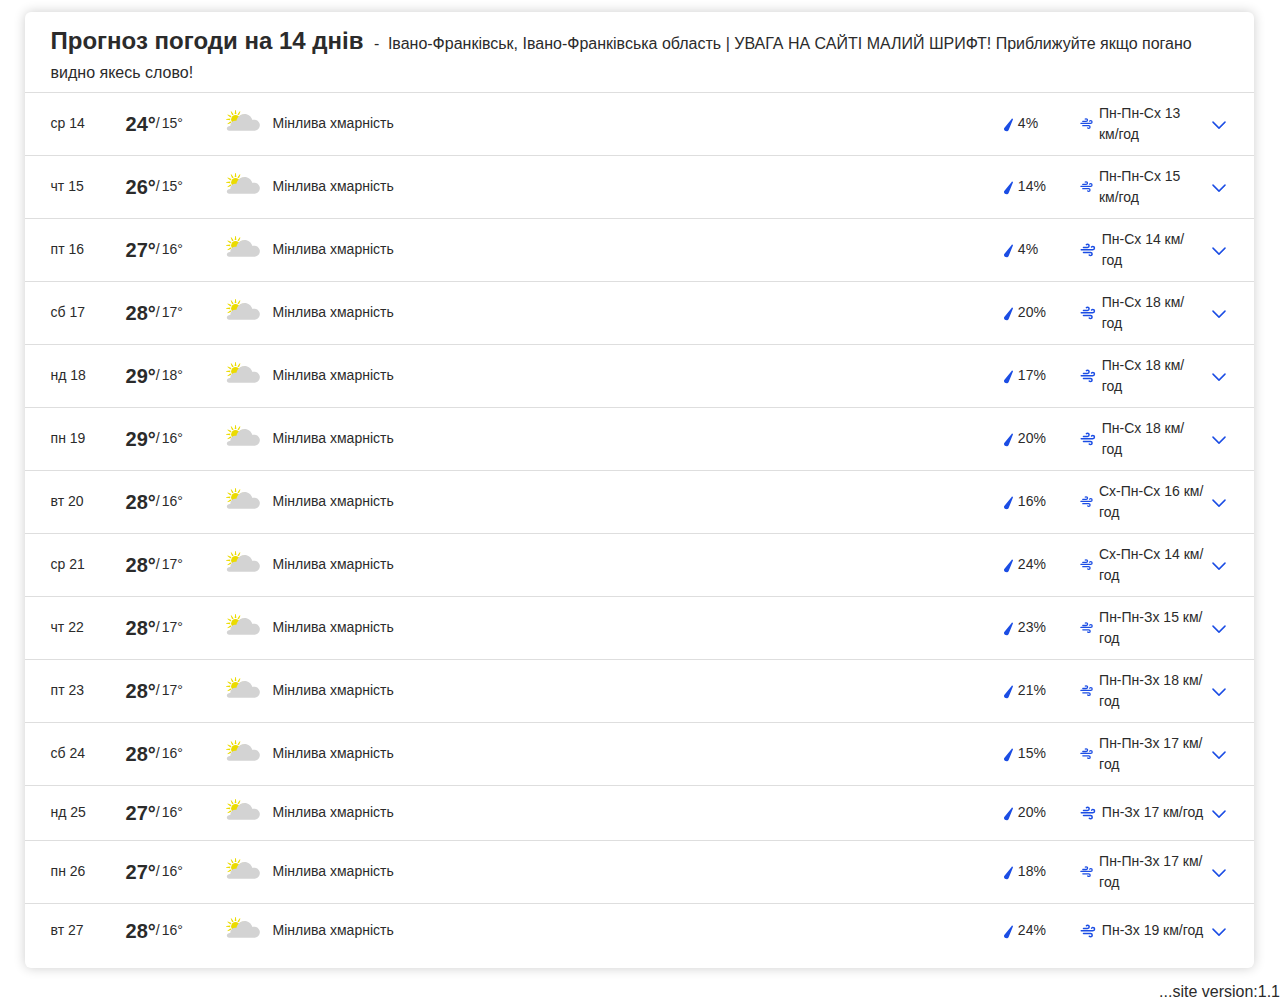
==== commit de898c0e: "Version 1.1" ====
--- a/index.html
+++ b/index.html
@@ -2,10 +2,34 @@
 <!-- saved from url=(0091)file:///C:/Users/Kobzar%20Danylo/Desktop/Programs/Html/Weather%20Ivano-Frankivsk/index.html -->
 <html dir="ltr" lang="uk-UA">
 <head>
+      <link href="Weather.png" rel="icon">
       <title data-react-helmet="true">Погода Івано-Франківськ</title>
-      <script href="script+css.html"></script>
+      <link rel="stylesheet" type="text/css" href="style.css">
+      <script href="script.js"></script>
 </head>
 <body>
-      <style type="text/css">:root{--border-radius:6px;--textBrand:#1b4de4;--textBrandDark:#039;--textDefault:#2b2b2b;--textDark:#000;--textMedium:#2b2b2b;--textBgMedium:#383838;--textLight:#686c74;--textSecondary:#6f7585;--textOverlay:#fff;--textDisabled:#43454e;--textError:#eb0000;--textSevere:#da291c;--textValid:#34c759;--alertLevel1:#ba0d00;--alertLevel2:#e6731f;--alertLevel3:#ebbb02;--alertLevel4:#a51ccb;--alertSevere:#ba0d00;--borderDefault:#dedede;--borderLight:#f0f0f0;--borderMedium:#ceced0;--borderDark:#2b2b2b;--borderError:#eb0000;--borderBrand:#1b4de4;--backgroundDefault:#fff;--backgroundLight:#ebecee;--backgroundCard:#fff;--backgroundBrand:#039;--backgroundActive:#1b4de4;--backgroundBrandAccent:#1b4de4;--backgroundInverse:#000;--backgroundOverlay:#fff;--backgroundModalOverlay:#000c;--backgroundShadow:#0003;--backgroundTableBody:#f1f1f1;--backgroundInverseOverlay:#0000008c;--backgroundHeading:#f6f6f6;--backgroundProfileIcon:#05336b;--backgroundCaution:#e02020;--buttonBackground:#fff;--buttonInactive:#dee0e3;--buttonText:#1b4de4;--primaryButtonBackground:#1b4de4;--primaryButtonBgDisabled:#ebecee;--primaryButtonText:#fff;--primaryButtonTextDisabled:#686c74;--secondaryButtonBackground:#fff;--secondaryButtonText:#1b4de4;--buttonTrack:#6f7585;--buttonThumb:#fff;--buttonDisabled:#b1b1b1;--primaryButton1Background:#1b4de4;--primaryButton1BgDisabled:#ebecee;--primaryButton1BgFocus:#039;--primaryButton1Text:#fff;--primaryButton1TextDisabled:#6f7585;--secondaryButton1Background:#fff;--secondaryButton1BgDisabled:#dee0e3;--secondaryButton1BgFocus:#e7ecfc;--secondaryButton1Text:#1b4de4;--secondaryButton1TextDisabled:#6f7585;--ghostButton1BgFocus:#f4f4f5;--ghostButton1Text:#1b4de4;--ghostButton1TextDisabled:#6f7585;--iconLight:#fff;--iconDark:#000;--iconInactiveGray:#ceced0;--iconSuccess:#25bef7;--iconGray:#ceced0;--module-rail-padding:26px;--module-content-padding:10px 16px;color:var(--textDefault)}html{-webkit-text-size-adjust:100%;font-family:-apple-system,BlinkMacSystemFont,Segoe UI,Roboto,Oxygen,Ubuntu,Cantarell,Fira Sans,Droid Sans,Helvetica Neue,sans-serif;line-height:1.5;padding: 0px;margin: 0px; background: white;}[dir] body{margin:0 ;background: white;}header,main{display:block;position:relative;margin:0;width: 98%; background: white;}.appWrapper DaybreakLargeScreen LargeScreen lightTheme DaybreakLargeScreen--appWrapper--3kKUE gradients--cloudyFoggyDay--R2hTM gradients--cloudyFoggyDay-top--3dKG9{width: 100%; background: white; background-image: none;} h1{font-size:2em}[dir] h1{margin:.67em 0}hr{box-sizing:initial;height:0;overflow:visible}pre{font-family:monospace;font-size:1em}a{text-decoration:none}[dir] a{background-color:initial}abbr[title]{text-decoration:underline;-webkit-text-decoration:underline dotted;text-decoration:underline dotted}[dir] abbr[title]{border-bottom:none}b,strong{font-weight:bolder}code,kbd,samp{font-family:monospace;font-size:1em}small{font-size:80%}sub,sup{font-size:75%;line-height:0;position:relative;vertical-align:initial}sub{bottom:-.25em}sup{top:-.5em}[dir] img{border-style:none}button,input,optgroup,select,textarea{font-family:inherit;font-size:100%;line-height:1.15}[dir] button,[dir] input,[dir] optgroup,[dir] select,[dir] textarea{margin:0}button,input{-webkit-tap-highlight-color:rgba(0,0,0,.2);overflow:visible}button:focus,input:focus{outline:5px auto #1b4de4}button,select{text-transform:none}[type=button],[type=reset],[type=submit],button{-webkit-appearance:button}[dir] [type=button]::-moz-focus-inner,[dir] [type=reset]::-moz-focus-inner,[dir] [type=submit]::-moz-focus-inner,[dir] button::-moz-focus-inner{border-style:none;padding:0}[type=button]:-moz-focusring,[type=reset]:-moz-focusring,[type=submit]:-moz-focusring,button:-moz-focusring{outline:1px dotted ButtonText}[dir] fieldset{padding:.35em .75em .625em}legend{box-sizing:border-box;color:inherit;display:table;max-width:100%;white-space:normal}[dir] legend{padding:0}progress{vertical-align:initial}textarea{overflow:auto}[type=checkbox],[type=radio]{box-sizing:border-box}[dir] [type=checkbox],[dir] [type=radio]{padding:0}[type=number]::-webkit-inner-spin-button,[type=number]::-webkit-outer-spin-button{height:auto}[type=search]{-webkit-appearance:textfield;outline-offset:-2px}[type=search]::-webkit-search-decoration{-webkit-appearance:none}::-webkit-file-upload-button{-webkit-appearance:button;font:inherit}details{display:block}summary{display:list-item}[hidden],template{display:none}.tp-modal .tp-close{top:unset!important}[dir] .tp-modal .tp-close{background:url("data:image/svg+xml;charset=utf-8,%3Csvg xmlns='http://www.w3.org/2000/svg' width='18' height='18' transform='scale(.89)'%3E%3Cpath fill='%231B4DE4' fill-rule='evenodd' d='M9 7.468 15.817.65a1.083 1.083 0 0 1 1.532 1.532L10.532 9l6.817 6.817a1.083 1.083 0 1 1-1.532 1.532L9 10.532 2.183 17.35A1.083 1.083 0 1 1 .65 15.817L7.468 9 .65 2.183A1.083 1.083 0 0 1 2.183.65L9 7.468z'/%3E%3C/svg%3E") 50% no-repeat!important;box-shadow:none!important}[dir=ltr] .tp-modal .tp-close{right:0!important}[dir=rtl] .tp-modal .tp-close{left:0!important}[dir=ltr] .tp-modal .tp-close{right:20px!important;top:20px!important}[dir=rtl] .tp-modal .tp-close{left:20px!important;top:20px!important}@media screen and (max-width:480px){#checkout-container{width:unset!important}[dir] #checkout-container{margin:auto 30px}[dir=ltr] .tp-modal .tp-close{right:4px!important;top:5px!important}}html{color:var(--textDefault);scroll-behavior:smooth}:focus{outline:1px dotted #212121;outline:5px auto -webkit-focus-ring-color}body.modalOpen{-webkit-overflow-scrolling:touch;height:100%;overflow:hidden;width:100%}[dir] .DaybreakLargeScreen--appWrapper--3kKUE{background-attachment:fixed;background-position:50%;background-size:cover}.DaybreakLargeScreen--regionMeta--1UeJn{display:none}.DaybreakLargeScreen--regionTopAds--2kcLJ{overflow:hidden}[dir] .DaybreakLargeScreen--regionTopAds--2kcLJ{background-color:#fff}.DaybreakLargeScreen--regionHeaderSticky--KfTql{position:-webkit-sticky;position:sticky;top:0;z-index:100}#wx-hero-content{grid-column-end:3;grid-column-start:1}.DaybreakLargeScreen--gridWrapper--3sleb{grid-column-gap:12px;display:grid;grid-template-columns:minmax(0,1fr) 350px;z-index:100;display:flex;justify-content: center; background: white; width: 100%;}[dir] .DaybreakLargeScreen--gridWrapper--3sleb{margin:12px auto!important}[dir] .DaybreakLargeScreen--gridWrapper--3sleb .adWrapper.card,[dir] .DaybreakLargeScreen--gridWrapper--3sleb .card{margin:0!important}.DaybreakLargeScreen--gridWrapper--3sleb .card h2{font-size:1.25rem}.DaybreakLargeScreen--gridWrapper--3sleb .fullWidth{grid-column:span 12}.DaybreakLargeScreen--gridWrapper--3sleb .halfWidth{grid-column:span 6}@media only screen and (max-width:1008px){.DaybreakLargeScreen--gridWrapper--3sleb .halfWidth{grid-column:span 12}}@media only screen and (max-width:641px){.DaybreakLargeScreen--gridWrapper--3sleb{grid-template-columns:minmax(0,17fr) minmax(0,8fr)}}@media only screen and (max-width:427.6666666667px){.DaybreakLargeScreen--gridWrapper--3sleb{display:block}[dir=ltr] .DaybreakLargeScreen--gridWrapper--3sleb .regionMain{margin-right:12px}[dir=rtl] .DaybreakLargeScreen--gridWrapper--3sleb .regionMain{margin-left:12px}[dir=ltr] .DaybreakLargeScreen--gridWrapper--3sleb .regionSidebar{margin-left:12px}[dir=rtl] .DaybreakLargeScreen--gridWrapper--3sleb .regionSidebar{margin-right:12px}}.DaybreakLargeScreen--gridWrapper--3sleb .oneThirdWidth{grid-column:span 4}.DaybreakLargeScreen--gridWrapper--3sleb .twoThirdWidth{grid-column:span 8}.DaybreakLargeScreen--gridWrapper--3sleb .oneFourthWidth{grid-column:span 3}.DaybreakLargeScreen--gridWrapper--3sleb .threeFourthWidth{grid-column:span 9}.DaybreakLargeScreen--regionMain--1FzNI{grid-column-gap:12px;display:grid;grid-auto-rows:max-content;grid-column-end:2;grid-column-start:1;grid-template-columns:repeat(12,1fr)}[dir=ltr] .DaybreakLargeScreen--regionMain--1FzNI{margin-left:12px}[dir=rtl] .DaybreakLargeScreen--regionMain--1FzNI{margin-right:12px}.DaybreakLargeScreen--regionMain--1FzNI>div{grid-column:span 12;width:100%}.DaybreakLargeScreen--regionMain--1FzNI>div>:first-child{box-sizing:border-box;height:100%}.DaybreakLargeScreen--removeGridStyles--1CSog{display:block}[dir=ltr] .DaybreakLargeScreen--removeGridStyles--1CSog{margin-left:unset}[dir=rtl] .DaybreakLargeScreen--removeGridStyles--1CSog{margin-right:unset}.DaybreakLargeScreen--regionContentBottom--2Qkbd,.DaybreakLargeScreen--regionContentTop--2uml9{max-width:1138px;z-index:0}[dir] .DaybreakLargeScreen--regionContentBottom--2Qkbd,[dir] .DaybreakLargeScreen--regionContentTop--2uml9{margin:12px auto}.DaybreakLargeScreen--fullBleed--10FR0 .DaybreakLargeScreen--regionContentTop--2uml9{max-width:100%}[dir] .DaybreakLargeScreen--fullBleed--10FR0 .DaybreakLargeScreen--regionContentTop--2uml9{margin:0 auto}@media only screen and (max-width:1023px){[dir] .DaybreakLargeScreen--regionContentBottom--2Qkbd{margin:12px}}.DaybreakLargeScreen--regionSidebar--20oS9{grid-column-gap:12px;display:grid;grid-auto-columns:100%;grid-auto-rows:max-content;grid-column-end:3;grid-column-start:2;position:relative}[dir=ltr] .DaybreakLargeScreen--regionSidebar--20oS9{margin-right:12px}[dir=rtl] .DaybreakLargeScreen--regionSidebar--20oS9{margin-left:12px}[dir] .DaybreakLargeScreen--regionMain--1FzNI>div:not(:last-child):not([id^=WxuAd]),[dir] .DaybreakLargeScreen--regionSidebar--20oS9>div:not(:last-child):not([id^=WxuAd]){margin-bottom:12px}[dir] .DaybreakLargeScreen--regionFooter--ast4b{background-color:#fff;margin-top:48px}[dir] .DaybreakLargeScreen--fullBleed--10FR0 .DaybreakLargeScreen--regionFooter--ast4b{margin-top:0}.removeIfEmpty:empty{display:none}@media only screen and (min-width:1440px){.DaybreakLargeScreen--clearNight--3WcnY,.DaybreakLargeScreen--cloudyFoggyDay--2-euC,.DaybreakLargeScreen--cloudyFoggyNight--7qaXY,.DaybreakLargeScreen--default--3MMx7,.DaybreakLargeScreen--rainyDay--1kyFf,.DaybreakLargeScreen--rainyNight--ARwKh,.DaybreakLargeScreen--snowyIcyDay--1hItN,.DaybreakLargeScreen--snowyIcyNight--abZF9,.DaybreakLargeScreen--sunnyDay--2DN88{opacity:.6}.DaybreakLargeScreen--severe--1q67g{opacity:.2}}.styles--root--3KZ5E{position:relative;z-index:2}.styles--fullText--jVRPZ,.styles--shortText--26NVU{display:none}@media(min-width:630px)and (max-width:794px){.styles--shortText--26NVU{display:inherit}}@media(min-width:795px){.styles--fullText--jVRPZ{display:inherit}}.styles--button--2XwVN{align-items:center;color:#fff!important;display:flex;height:40px;outline:0}[dir] .styles--button--2XwVN{background:none;border:0;border-bottom:2px solid #0000;cursor:pointer}[dir=ltr] .styles--button--2XwVN{padding:0 65px 0 20px}[dir=rtl] .styles--button--2XwVN{padding:0 20px 0 65px}.styles--button--2XwVN>*{align-self:center}.styles--rootMoreMenu--1O854{position:absolute}.styles--expandableMenu--PONr3{top:0}[dir] .styles--expandableMenu--PONr3{background-color:#fff!important;border-radius:0 0 6px 6px}.styles--expandableMenuOutline--gWKWB{top:0}.styles--nav--1ZpdN{display:flex;flex-flow:row wrap;width:320px}.styles--nav--1ZpdN>.styles--listItem--38PVN{display:block;flex:1 0 160px;font-size:1rem;position:relative}[dir] .styles--nav--1ZpdN>.styles--listItem--38PVN{background-color:initial;border:0!important;padding:0}[dir=ltr] .styles--nav--1ZpdN>.styles--listItem--38PVN{text-align:left}[dir=rtl] .styles--nav--1ZpdN>.styles--listItem--38PVN{text-align:right}.styles--nav--1ZpdN>.styles--listItem--38PVN:active,.styles--nav--1ZpdN>.styles--listItem--38PVN:focus,.styles--nav--1ZpdN>.styles--listItem--38PVN:hover{color:#1b4de4!important}[dir] .styles--nav--1ZpdN>.styles--listItem--38PVN:active,[dir] .styles--nav--1ZpdN>.styles--listItem--38PVN:focus,[dir] .styles--nav--1ZpdN>.styles--listItem--38PVN:hover{cursor:pointer}[dir] .styles--nav--1ZpdN>.styles--listItem--38PVN:focus{background:#fff}.styles--item--3zdMF{display:block;line-height:1.4em}[dir] .styles--item--3zdMF{padding:5px 15px}.styles--navHeader--3HTvj{font-size:1.125rem;font-weight:700;text-transform:uppercase}[dir] .styles--navHeader--3HTvj{margin:0;padding:6px 15px 8px}[dir=ltr] .styles--navHeader--3HTvj{text-align:left}[dir=rtl] .styles--navHeader--3HTvj{text-align:right}.styles--buttonIcon--DmHjz{fill:#fff;width:17px!important}[dir=ltr] .styles--buttonIcon--DmHjz{padding-left:5px}[dir=rtl] .styles--buttonIcon--DmHjz{padding-right:5px}.styles--navLinkIcon--1y5iC{fill:#1b4de4;display:inline-block;position:relative;vertical-align:text-bottom;width:17px!important}[dir] .styles--navLinkIcon--1y5iC{margin-top:-1px}[dir=ltr] .styles--navLinkIcon--1y5iC{margin-left:5px}[dir=rtl] .styles--navLinkIcon--1y5iC{margin-right:5px}.styles--OverflowNav--AWKwe{align-items:stretch;display:flex;flex-wrap:wrap;justify-content:space-around;list-style:none;overflow:hidden}[dir] .styles--OverflowNav--AWKwe{margin:0;padding:0}[dir] .styles--OverflowNav--AWKwe .styles--listItem--2CkF3.styles--severeLink--oRJVO{background-color:#fff!important}.styles--OverflowNav--AWKwe .styles--listItem--2CkF3.styles--severeLink--oRJVO .styles--liContent--3lr9O{color:#ba0d00!important}.styles--OverflowNav--AWKwe .styles--listItem--2CkF3.styles--severeLink--oRJVO .styles--videoIcon--3xpqw{fill:#ba0d00!important;color:#ba0d00!important}[dir] .styles--OverflowNav--AWKwe .styles--listItem--2CkF3.styles--severeLink--oRJVO.styles--active--1ihhY,[dir] .styles--OverflowNav--AWKwe .styles--listItem--2CkF3.styles--severeLink--oRJVO:focus,[dir] .styles--OverflowNav--AWKwe .styles--listItem--2CkF3.styles--severeLink--oRJVO:hover{background-color:#fff!important;border-bottom:2px solid #ba0d00!important}.styles--OverflowNav--AWKwe>.styles--listItem--2CkF3{align-items:center;color:#fff!important;display:flex;font-size:1rem;height:100%;justify-content:center;position:relative}[dir] .styles--OverflowNav--AWKwe>.styles--listItem--2CkF3{border:0!important;cursor:pointer;padding:0 15px}[dir] .styles--OverflowNav--AWKwe>.styles--listItem--2CkF3.styles--active--1ihhY,[dir] .styles--OverflowNav--AWKwe>.styles--listItem--2CkF3:focus,[dir] .styles--OverflowNav--AWKwe>.styles--listItem--2CkF3:hover{border-bottom:2px solid #fff!important;padding-top:2px}[dir=ltr] .styles--videoIcon--3xpqw{padding-right:5px}[dir=rtl] .styles--videoIcon--3xpqw{padding-left:5px}.styles--LocalsuiteNav--25qVv{position:relative;width:100%;z-index:199}[dir] .styles--LocalsuiteNavBkgnd--25u2e{background:#0006}.styles--fadeInSetup--2w99u{opacity:0}.styles--inner--P-HL4{display:flex;max-width:1280px}[dir] .styles--inner--P-HL4{margin:auto}.styles--overflowNav--cdZvZ{height:40px;width:100%}.styles--moreForecastsNav--3__R1{flex-shrink:0}.DetailsTable--DetailsTable--3Bt2T{display:flex;flex-flow:row wrap}[dir] .DetailsTable--DetailsTable--3Bt2T{border:1px solid #dedede;border-radius:6px;margin:0;padding:15px}.DetailsTable--listItem--Z-5Vi{align-items:flex-start;display:flex;flex-grow:1;list-style:none}[dir] .DetailsTable--listItem--Z-5Vi{border-top:1px solid #dedede!important;margin:10px 0 0;padding:10px 0 0}.DetailsTable--twoColumn--1p6yA .DetailsTable--listItem--Z-5Vi{width:50%}[dir] .DetailsTable--twoColumn--1p6yA .DetailsTable--listItem--Z-5Vi:nth-child(-n+2){border-top:none!important;margin-top:0;padding-top:0}.DetailsTable--threeColumn--3LyvN .DetailsTable--listItem--Z-5Vi{width:33.33%}[dir] .DetailsTable--threeColumn--3LyvN .DetailsTable--listItem--Z-5Vi:nth-child(-n+3){border-top:none!important;margin-top:0;padding-top:0}.DetailsTable--listItem--Z-5Vi.DetailsTable--tall--2OLbu:nth-last-of-type(-n+2){min-height:60px}.DetailsTable--icon--24dnM{flex-shrink:0;width:20px!important}[dir=ltr] .DetailsTable--icon--24dnM{margin-right:10px}[dir=rtl] .DetailsTable--icon--24dnM{margin-left:10px}.DetailsTable--moonIcon--6c7bX{flex-shrink:0;width:14px!important}[dir=ltr] .DetailsTable--moonIcon--6c7bX{margin-right:5px}[dir=rtl] .DetailsTable--moonIcon--6c7bX{margin-left:5px}.DetailsTable--field--CPpc_{line-height:1.2;width:calc(100% - 34px)}.DetailsTable--label--1qspW{display:block;font-size:.8125rem;overflow-wrap:break-word}.DetailsTable--value--2YD0-{display:block;font-size:1rem;font-weight:700}.DetailsTable--moonPhrase--2rv06{align-self:center;display:block;font-size:.875rem;font-weight:600;white-space:nowrap}.DetailsTable--moonPhraseWrapper--uNpjj{display:flex;height:22px}[dir] .DetailsTable--moonPhraseWrapper--uNpjj{padding-top:5px}.DailyContent--ConditionSummary--2gdfo{align-items:flex-start;display:flex;flex-flow:row nowrap}[dir] .DailyContent--ConditionSummary--2gdfo{padding-bottom:10px}[dir] .LargeScreen .DailyContent--ConditionSummary--2gdfo{padding-bottom:5px}.DailyContent--Condition--1zRBJ{align-items:center;display:flex;flex-flow:row nowrap}.DailyContent--temp--1s3a7{font-size:3rem;font-weight:700;line-height:1.1}.DailyContent--weatherIcon--Kh7Ru{width:48px!important}[dir=ltr] .DailyContent--weatherIcon--Kh7Ru{padding-left:10px!important}[dir=rtl] .DailyContent--weatherIcon--Kh7Ru{padding-right:10px!important}.DailyContent--alertIcon--Aum_2{bottom:42px!important}[dir=ltr] .DailyContent--alertIcon--Aum_2{left:52px!important}[dir=rtl] .DailyContent--alertIcon--Aum_2{right:52px!important}.DailyContent--narrative--3Ti6_{font-size:1rem;line-height:1.15;min-height:2rem}[dir] .DailyContent--narrative--3Ti6_{margin:0 0 14px}.DailyContent--daypartName--3emSU{font-size:.875rem;font-weight:400;line-height:1em;min-height:1em}[dir] .DailyContent--daypartName--3emSU{margin:30px 0 16px}.DailyContent--daypartDate--3VGlz{font-weight:600}[dir] .LargeScreen .DailyContent--DailyContent--1yRkH .DailyContent--daypartName--3emSU{margin:0 0 5px}[dir] .LargeScreen .DailyContent--DailyContent--1yRkH .DailyContent--placeholder--1DaOd{margin-top:calc(5px + 1em)}[dir=ltr] .LargeScreen .DailyContent--DailyContent--1yRkH .DailyContent--narrative--3Ti6_{padding-right:34px}[dir=rtl] .LargeScreen .DailyContent--DailyContent--1yRkH .DailyContent--narrative--3Ti6_{padding-left:34px}@media only screen and (max-width:950px){[dir] .LargeScreen .DailyContent--DailyContent--1yRkH .DailyContent--daypartName--3emSU{margin:20px 0 5px}.LargeScreen .DailyContent--DailyContent--1yRkH .DailyContent--placeholder--1DaOd{display:none}}.DailyContent--precipIcon--tsI9h{flex-shrink:0;height:18px!important;width:18px!important}.DailyContent--rain--11imI{width:9px!important}.DailyContent--precipIconBlock--3GSXG,.DailyContent--windIcon--6t0bg{height:18px!important;width:18px!important}.DailyContent--windIcon--6t0bg{flex-shrink:0}.DailyContent--label--30_yg{display:flex;font-size:.8125rem;overflow-wrap:break-word}[dir] .DailyContent--label--30_yg{padding-top:5px}.DailyContent--value--1Jers{display:flex;font-size:.875rem;line-height:1.3}[dir=ltr] .DailyContent--value--1Jers{padding-left:10px!important}[dir=rtl] .DailyContent--value--1Jers{padding-right:10px!important}[dir=ltr] .DailyContent--dataPoints--3wPp2{margin-left:auto}[dir=rtl] .DailyContent--dataPoints--3wPp2{margin-right:auto}.Wind--windWrapper--3Ly7c svg{height:auto;width:17px}[dir=ltr] .Wind--windWrapper--3Ly7c svg{margin-right:5px}[dir=rtl] .Wind--windWrapper--3Ly7c svg{margin-left:5px}.Mobile .Wind--windWrapper--3Ly7c svg{vertical-align:middle}[open] .DetailsSummary--fadeOnOpen--KnNyF{color:#6f7585}[open] .DetailsSummary--fadeOnOpen--KnNyF svg{fill:#6f7585;color:#6f7585}.DetailsSummary--DetailsSummary--1DqhO{align-items:center;display:flex;flex-flow:row nowrap;font-size:.875rem;width:100%}.DetailsSummary--daypartName--kbngc{flex-basis:62px;flex-shrink:0;font-size:.875rem!important;font-weight:400;white-space:nowrap}[dir] .DetailsSummary--daypartName--kbngc{margin:0}.DetailsSummary--temperature--1kVVp{align-items:center;display:flex;flex-basis:80px;flex-shrink:0}[dir=ltr] .DetailsSummary--temperature--1kVVp{padding-left:26px}[dir=rtl] .DetailsSummary--temperature--1kVVp{padding-right:26px}[dir=ltr] .Mobile .DetailsSummary--temperature--1kVVp{padding-left:20px}[dir=rtl] .Mobile .DetailsSummary--temperature--1kVVp{padding-right:20px}@media(max-width:374px){.Mobile .DetailsSummary--temperature--1kVVp{flex-basis:30%}}.DetailsSummary--highTempValue--3PjlX,.DetailsSummary--tempValue--jEiXE{font-size:1.25rem;font-weight:700}[dir=ltr] .DetailsSummary--lowTempValue--2tesQ{margin-left:2px}[dir=rtl] .DetailsSummary--lowTempValue--2tesQ{margin-right:2px}.DetailsSummary--condition--2JmHb{align-items:center;display:flex;flex:1 1 auto}[dir=ltr] .DetailsSummary--condition--2JmHb{margin-right:6px}[dir=rtl] .DetailsSummary--condition--2JmHb{margin-left:6px}.DetailsSummary--wxIcon--1_A0F{flex:0 0 auto;width:34px!important}[dir] .DetailsSummary--wxIcon--1_A0F{margin:auto}[dir=ltr] .DetailsSummary--extendedData--307Ax{padding-left:6px}[dir=rtl] .DetailsSummary--extendedData--307Ax{padding-right:6px}[dir=ltr] .Mobile .DetailsSummary--extendedData--307Ax{padding-left:7px}[dir=rtl] .Mobile .DetailsSummary--extendedData--307Ax{padding-right:7px}[dir=ltr] .LargeScreen .DetailsSummary--extendedData--307Ax{padding-left:13px}[dir=rtl] .LargeScreen .DetailsSummary--extendedData--307Ax{padding-right:13px}@media only screen and (max-width:950px){[dir=ltr] .DetailsSummary--extendedData--307Ax{padding-left:7px}[dir=rtl] .DetailsSummary--extendedData--307Ax{padding-right:7px}}.DetailsSummary--precip--1a98O{align-items:center;display:flex;flex-basis:75px}.Mobile .DetailsSummary--precip--1a98O{justify-content:flex-end}[dir=ltr] .Mobile .DetailsSummary--precip--1a98O{padding-right:15px}[dir=rtl] .Mobile .DetailsSummary--precip--1a98O{padding-left:15px}@media(max-width:374px){.Mobile .DetailsSummary--precip--1a98O{justify-content:flex-end}}.DetailsSummary--precipIcon--1Cgzh{width:6px!important}[dir=ltr] .DetailsSummary--precipIcon--1Cgzh{margin-right:5px}[dir=rtl] .DetailsSummary--precipIcon--1Cgzh{margin-left:5px}.DetailsSummary--wind--1tv7t{align-items:center;display:flex;min-width:125px}.DetailsSummary--conditionsIcon--JfNEK{width:12px!important}[dir=ltr] .DetailsSummary--conditionsIcon--JfNEK{margin-right:5px}[dir=rtl] .DetailsSummary--conditionsIcon--JfNEK{margin-left:5px}.LargeScreen .DetailsSummary--daypartName--kbngc{flex:0 0 69px}[dir=ltr] .LargeScreen .DetailsSummary--daypartName--kbngc{padding-right:6px}[dir=rtl] .LargeScreen .DetailsSummary--daypartName--kbngc{padding-left:6px}.LargeScreen .DetailsSummary--temperature--1kVVp{flex:0 0 94px}[dir=ltr] .LargeScreen .DetailsSummary--temperature--1kVVp{padding:0 6px 0 0}[dir=rtl] .LargeScreen .DetailsSummary--temperature--1kVVp{padding:0 0 0 6px}[dir] .LargeScreen .DetailsSummary--condition--2JmHb{margin:0}[dir=ltr] .LargeScreen .DetailsSummary--condition--2JmHb{padding-right:6px}[dir=rtl] .LargeScreen .DetailsSummary--condition--2JmHb{padding-left:6px}.LargeScreen .DetailsSummary--precip--1a98O{flex:0 0 56px}[dir=ltr] .LargeScreen .DetailsSummary--precip--1a98O{padding-right:6px}[dir=rtl] .LargeScreen .DetailsSummary--precip--1a98O{padding-left:6px}.LargeScreen .DetailsSummary--wind--1tv7t{flex:0 0 125px}[dir] .LargeScreen .DetailsSummary--wxIcon--1_A0F{margin:0}.LargeScreen .DetailsSummary--precipIcon--1Cgzh{width:9px!important}.LargeScreen .DetailsSummary--conditionsIcon--JfNEK{width:18px!important}@media only screen and (max-width:950px){.LargeScreen .DetailsSummary--temperature--1kVVp{flex-basis:30%}[dir=ltr] .LargeScreen .DetailsSummary--temperature--1kVVp{padding-left:20px}[dir=rtl] .LargeScreen .DetailsSummary--temperature--1kVVp{padding-right:20px}.LargeScreen .DetailsSummary--precip--1a98O{justify-content:flex-end}[dir=ltr] .LargeScreen .DetailsSummary--precip--1a98O{padding-right:15px}[dir=rtl] .LargeScreen .DetailsSummary--precip--1a98O{padding-left:15px}.LargeScreen .DetailsSummary--extendedData--307Ax{display:none}}@media only screen and (max-width:641px){.LargeScreen .DetailsSummary--condition--2JmHb,.LargeScreen .DetailsSummary--daypartName--kbngc,.LargeScreen .DetailsSummary--precip--1a98O,.LargeScreen .DetailsSummary--temperature--1kVVp{flex:1}}.LargeScreen :lang(zh) .DetailsSummary--wind--1tv7t{flex-basis:175px}@media screen and (max-width:320px){.DetailsSummary--temperature--1kVVp{font-size:1.125rem!important}[dir=ltr] .DetailsSummary--temperature--1kVVp{padding-left:12px!important}[dir=rtl] .DetailsSummary--temperature--1kVVp{padding-right:12px!important}.DetailsSummary--wxIcon--1_A0F{height:34px!important}[dir=ltr] .DetailsSummary--wxIcon--1_A0F{padding-right:0!important}[dir=rtl] .DetailsSummary--wxIcon--1_A0F{padding-left:0!important}.DetailsSummary--precip--1a98O{flex-basis:33px}[dir=ltr] .DetailsSummary--precip--1a98O{padding-right:0}[dir=rtl] .DetailsSummary--precip--1a98O{padding-left:0}}[dir] .DaypartDetails--DayPartDetail--2XOOV:first-child{border-top:1px solid var(--borderDefault)!important}.DaypartDetails--Summary--3Fuya{width:100%}[dir] .DaypartDetails--Summary--3Fuya{padding:10px var(--module-rail-padding)!important}[dir] .DaypartDetails--Content--2Yg3_{padding:5px var(--module-rail-padding) 15px var(--module-rail-padding)}.DaypartDetails--daypartName--2vc5N{font-size:.875rem;font-weight:400;height:1em;line-height:1em}[dir] .DaypartDetails--daypartName--2vc5N{margin:20px 0 15px}[dir=ltr] .DaypartDetails--daypartName--2vc5N{padding-left:25px!important}[dir=rtl] .DaypartDetails--daypartName--2vc5N{padding-right:25px!important}.DaypartDetails--desktop--1VYes{display:flex;flex-wrap:wrap}.DaypartDetails--desktop--1VYes>*{flex-basis:325px;flex-grow:1}[dir=ltr] .DaypartDetails--desktop--1VYes>:not(:first-of-type){padding-left:20px}[dir=rtl] .DaypartDetails--desktop--1VYes>:not(:first-of-type){padding-right:20px}[dir] .DaypartDetails--fifteenMinuteBlock--39Xba{margin:10px -25px -16px!important}[dir=ltr] .DaypartDetails--fifteenMinuteBlock--39Xba{background:linear-gradient(180deg,#fff,#f1f1f1)!important}[dir=rtl] .DaypartDetails--fifteenMinuteBlock--39Xba{background:linear-gradient(-180deg,#fff,#f1f1f1)!important}.DaypartDetails--fifteenMinuteSummary--2hOz5{height:45px}[dir=ltr] .DaypartDetails--fifteenMinuteSummary--2hOz5{padding:10px 59px 0 25px}[dir=rtl] .DaypartDetails--fifteenMinuteSummary--2hOz5{padding:10px 25px 0 59px}.DaypartDetails--fifteenMinuteGating--169xK{display:flex}[dir] .DaypartDetails--fifteenMinuteGating--169xK{background-color:#f0f0f0!important;margin:10px -25px -6px!important}.DaypartDetails--clockIcon--3mXrY{width:53px!important}.DaypartDetails--lockIcon--3jRlS{position:relative;width:20px!important}[dir] .DaypartDetails--lockIcon--3jRlS{padding-bottom:36px}[dir=ltr] .DaypartDetails--lockIcon--3jRlS{left:-18px}[dir=rtl] .DaypartDetails--lockIcon--3jRlS{right:-18px}.DaypartDetails--iconBlock--DrQYu{display:flex}[dir=ltr] .DaypartDetails--iconBlock--DrQYu{padding:10px 0 10px 25px!important}[dir=rtl] .DaypartDetails--iconBlock--DrQYu{padding:10px 25px 10px 0!important}.DaypartDetails--textBlock--5OET9{display:block}[dir=ltr] .DaypartDetails--textBlock--5OET9{padding:15px 15px 15px 0}[dir=rtl] .DaypartDetails--textBlock--5OET9{padding:15px 0 15px 15px}.DaypartDetails--premiumText--3p_Uv{color:#838783;display:block;font-size:.8125rem;letter-spacing:-.08px;line-height:1.5}.DaypartDetails--gatingText--33yph{color:#2b2b2b;display:block;font-size:1.25rem;font-weight:800;line-height:1}.DaypartDetails--weatherText--lLWvt{display:inline-block;font-size:.9375rem;font-style:italic;letter-spacing:-.28px}[dir=ltr] .DaypartDetails--weatherText--lLWvt{padding-right:5px}[dir=rtl] .DaypartDetails--weatherText--lLWvt{padding-left:5px}.DaypartDetails--goPremiumButton--3mso-{display:inline-block;font-size:.875rem;letter-spacing:-.28px}[dir] .DaypartDetails--ctaShown--3JJj3:last-of-type{border-bottom:1px solid var(--borderDefault)}.DaypartDetails--DayPartDetailBlur--3-wjn:nth-last-child(-n+4){filter:blur(6px)}.Mobile .DaypartDetails--DayPartDetailBlur--3-wjn:nth-last-child(-n+6){filter:blur(6px)!important}[dir] .DaypartDetails--border--1Bg0i:last-of-type{border-bottom:1px solid var(--borderDefault)!important}.Mobile :target:before{content:"";display:block;pointer-events:none}[dir] .Mobile :target:before{margin-top:-65px;padding-top:65px}@media only screen and (min-width:951px){.DaypartDetails--contentGrid--2_szQ{grid-column-gap:22px;display:grid;grid-auto-columns:1fr 1fr}.DaypartDetails--contentGrid--2_szQ .DaypartDetails--DetailsTable--1zK4r{grid-row:2/3}.DaypartDetails--contentGrid--2_szQ .DaypartDetails--DetailsTable--1zK4r>:first-child{box-sizing:border-box;height:100%}.DaypartDetails--contentGrid--2_szQ .DaypartDetails--DetailsTable--1zK4r.DaypartDetails--col1--2TSAK{grid-column:1/2}.DaypartDetails--contentGrid--2_szQ .DaypartDetails--DetailsTable--1zK4r.DaypartDetails--col2--3WBrx{grid-column:2/3}}[dir] .DaypartDetails--DetailsTable--1zK4r.DaypartDetails--withVideo--3IWCr{border:1px solid var(--borderDefault);border-radius:6px}[dir] .DaypartDetails--listWithVideo--3KNks{border:unset!important;border-radius:unset!important}.DaypartDetails--DetailSummaryContent--1-r0i{justify-content:space-between!important}@media screen and (max-width:320px){[dir=ltr] .DaypartDetails--fifteenMinuteSummary--2hOz5{padding:10px 35px 0 25px}[dir=rtl] .DaypartDetails--fifteenMinuteSummary--2hOz5{padding:10px 25px 0 35px}}.DaypartDetails--divider--_rOEa{width:calc(100% - 30px)}[dir] .DaypartDetails--divider--_rOEa{border-top:.5px solid var(--borderDefault)!important;margin-top:10px}[dir=ltr] .DaypartDetails--divider--_rOEa,[dir=rtl] .DaypartDetails--divider--_rOEa{margin-left:auto;margin-right:auto}.InsightNotification--root--3R2Jo{align-items:center;display:flex;flex-flow:row nowrap}[dir] .InsightNotification--root--3R2Jo{padding:15px 26px}[dir] .InsightNotification--background--2JOmA{background:var(--backgroundHeading)}[dir] .InsightNotification--warning--2U0BU{background:var(--alertSevere)}[dir] .InsightNotification--watch--2QO8b{background:var(--backgroundHeading)}.InsightNotification--headline--3gJfC{color:var(--textLight);font-size:.9375rem;font-weight:500;line-height:1.1}[dir] .InsightNotification--headline--3gJfC{margin:0 0 10px}.InsightNotification--text--35QdL{color:var(--textBgMedium);font-size:1.125rem;font-weight:600;line-height:1.4}[dir] .InsightNotification--text--35QdL{margin:0}.InsightNotification--warning--2U0BU .InsightNotification--text--35QdL{color:var(--textOverlay);font-size:.875rem}.InsightNotification--watch--2QO8b .InsightNotification--text--35QdL{color:var(--alertSevere);font-size:.875rem}.InsightNotification--AlertIcon--3n3UR{flex-shrink:0;height:18px;width:18px}[dir=ltr] .InsightNotification--AlertIcon--3n3UR{margin-right:15px}[dir=rtl] .InsightNotification--AlertIcon--3n3UR{margin-left:15px}.alerts--alert-severe--KxqyQ{--alert-icon:var(--iconLight);--alert-border:var(--borderLight);--alert-fill:var(--alertSevere)}.alerts--alert-severe-color--3QZNK{color:var(--alertSevere)!important}.alerts--alert-severe-fill--fjXpt{fill:var(--alertSevere)!important}[dir] .alerts--alert-severe-background--f8q9X{background:var(--alertSevere)!important}.alerts--alert-1--2NT8_{--alert-icon:var(--iconLight);--alert-fill:var(--alertLevel1);--alert-border:var(--borderLight)}.alerts--alert-1-color--1bHob{color:var(--alertLevel1)!important}.alerts--alert-1-fill--1b2T2{fill:var(--alertLevel1)!important}[dir] .alerts--alert-1-background--a07NW{background:var(--alertLevel1)!important}.alerts--alert-2--UtdvH{--alert-icon:var(--iconDark);--alert-fill:var(--alertLevel2);--alert-border:var(--borderLight)}.alerts--alert-2-color--282Zq{color:var(--alertLevel2)!important}.alerts--alert-2-fill--OnN60{fill:var(--alertLevel2)!important}[dir] .alerts--alert-2-background--3ZuLl{background:var(--alertLevel2)!important}.alerts--alert-3--2Jj9U{--alert-icon:var(--iconDark);--alert-fill:var(--alertLevel3);--alert-border:var(--borderLight)}.alerts--alert-3-color--3vpay{color:var(--alertLevel3)!important}.alerts--alert-3-fill--2hFCA{fill:var(--alertLevel3)!important}[dir] .alerts--alert-3-background--2Sbhs{background:var(--alertLevel3)!important}.alerts--alert-4--1WJ9Z{--alert-icon:var(--iconLight);--alert-fill:var(--alertLevel4);--alert-border:var(--borderLight)}.alerts--alert-4-color--1Qdfh{color:var(--alertLevel4)!important}.alerts--alert-4-fill--1O6S-{fill:var(--alertLevel4)!important}[dir] .alerts--alert-4-background--pj1sL{background:var(--alertLevel4)!important}.AlertHeadline--AlertHeadline--2-IsO{align-items:center;display:flex;justify-content:center;min-height:40px;overflow:hidden}[dir] .AlertHeadline--AlertHeadline--2-IsO{background:var(--backgroundLight)!important;border-radius:6px;padding:0 10px}[dir] .AlertHeadline--severe--rJCCL{background:var(--alertSevere)!important}.AlertHeadline--severe--rJCCL .AlertHeadline--alertText--38xov,.AlertHeadline--severe--rJCCL .AlertHeadline--subheadlineText--36etT{color:var(--textOverlay)}.AlertHeadline--overlay--1lD96{justify-content:center}[dir] .AlertHeadline--overlay--1lD96{background-color:var(--backgroundInverseOverlay)!important;border-radius:6px}.AlertHeadline--alertContainer--3iPB8,.AlertHeadline--alertText--38xov{overflow:hidden}.AlertHeadline--alertText--38xov{color:#2b2b2b;font-size:1rem;font-weight:500;line-height:1;text-overflow:ellipsis;white-space:nowrap}[dir] .AlertHeadline--alertText--38xov{margin:0;padding:10px 0}[dir] .AlertHeadline--alertText--38xov.AlertHeadline--hasSubheadline--1yIXE{padding:0}.AlertHeadline--light--3Nk1u .AlertHeadline--alertText--38xov,.AlertHeadline--overlay--1lD96 .AlertHeadline--alertText--38xov{color:var(--textOverlay)}[dir] .AlertHeadline--subheadlineText--36etT{margin:0}.AlertHeadline--arrowIcon--3RgLe{flex-shrink:0;width:12px!important}[dir=ltr] .AlertHeadline--arrowIcon--3RgLe{margin-left:5px}[dir=rtl] .AlertHeadline--arrowIcon--3RgLe{margin-right:5px}.AlertHeadline--dark--1-GJX .AlertHeadline--arrowIcon--3RgLe{fill:#2b2b2b}.AlertHeadline--alertIcon--1Y8kh{flex-shrink:0;width:18px}[dir=ltr] .AlertHeadline--alertIcon--1Y8kh{margin-right:10px}[dir=rtl] .AlertHeadline--alertIcon--1Y8kh{margin-left:10px}.LocationPageTitle--PageHeader--JBu5-{font-size:1.25rem;font-weight:400;line-height:1}[dir] .LocationPageTitle--PageHeader--JBu5-{margin:0;padding:0}.LocationPageTitle--LocationText--5zskE{font-size:.875rem}[dir=ltr] .LocationPageTitle--LocationText--5zskE{padding-left:4px}[dir=rtl] .LocationPageTitle--LocationText--5zskE{padding-right:4px}[dir=ltr] .LocationPageTitle--PresentationName--1AMA6{padding-left:4px}[dir=rtl] .LocationPageTitle--PresentationName--1AMA6{padding-right:4px}.LargeScreen .LocationPageTitle--PageHeader--JBu5-{font-size:1.5rem;line-height:1.08em}.LargeScreen .LocationPageTitle--LocationText--5zskE{font-size:1rem}[dir] .DailyForecast--Card--1WBkh{margin:0}[dir] .DailyForecast--CardHeader--3ATQ0{padding:16px 26px 6px!important}[dir] .DailyForecast--AlertHeadline--1PcMR{margin:0 var(--module-rail-padding) 16px}[dir] .DailyForecast--DisclosureList--nosQS{padding:0 0 10px}[dir] .DailyForecast--adWrapper--N5Ztn{border-top:1px solid #dedede}.DailyForecast--ad--2CIKE{min-height:250px}[dir] .DailyForecast--ad--2CIKE{text-align:center}.DailyForecast--timestamp--22Azh{font-size:.875rem;opacity:.65}[dir] .DailyForecast--timestamp--22Azh{padding:0 26px 6px}.LargeScreen .DailyForecast--timestamp--22Azh{font-size:1rem}[dir] .LargeScreen .DailyForecast--timestamp--22Azh{padding:0 26px 21px}.TwcCopyright--copyright--3TVcz{font-size:.8125rem}.LinkList--LinkList--1GnPm{list-style:none}[dir] .LinkList--LinkList--1GnPm{padding:0}.LinkList--Link--34-VU{color:#2b2b2b;text-decoration:none}.LinkList--default--hVoWG .LinkList--Link--34-VU{display:block}[dir] .LinkList--default--hVoWG .LinkList--Link--34-VU{padding:5px 16px}.LinkList--button--hQU6u{font-weight:700;line-height:1.5}[dir] .LinkList--button--hQU6u{background:none;border:none;border-radius:0;padding:0 .5em}.LinkList--columns-2--2yEC3{grid-column-gap:0;column-count:2;column-gap:0}.LinkList--columns-2--2yEC3 .LinkList--Link--34-VU{display:inline-block}[dir] .LinkList--columns-2--2yEC3 .LinkList--Link--34-VU{padding:5px 0}.LinkList--inline--13EC5{display:flex;flex-flow:row wrap}.LinkList--inline--13EC5 .LinkList--Link--34-VU{display:inline-block}[dir] .LinkList--inline--13EC5 .LinkList--Link--34-VU{margin-top:10px;padding:0 .5em}[dir=ltr] .LinkList--inline--13EC5 .LinkList--Link--34-VU{border-right:1px solid}[dir=rtl] .LinkList--inline--13EC5 .LinkList--Link--34-VU{border-left:1px solid}[dir=ltr] .LinkList--inline--13EC5 :last-child .LinkList--Link--34-VU{border-right:0}[dir=rtl] .LinkList--inline--13EC5 :last-child .LinkList--Link--34-VU{border-left:0}.LinkList--inline-no-border--33kpL{display:flex;flex-flow:row wrap;justify-content:center}.LinkList--inline-no-border--33kpL .LinkList--Link--34-VU{display:inline-block}[dir] .LinkList--inline-no-border--33kpL .LinkList--Link--34-VU{margin-top:10px;padding:0 .5em}.LinkList--inlineIcon--3Pi3d,.LinkList--inlineIconContainer--b_3Nr{display:flex}.LinkList--inlineIcon--3Pi3d{align-items:center;flex-direction:row}[dir] .Footer--container--2e0ff{border-top:1px solid #dedede}.Footer--Footer--2ulHH{color:#2b2b2b;font-size:.875rem;max-width:1138px}[dir] .Footer--Footer--2ulHH{margin:0 auto;padding:30px}[dir=ltr] .Footer--Footer--2ulHH{text-align:left}[dir=rtl] .Footer--Footer--2ulHH{text-align:right}.Footer--iconWeatherCompany--24Csd{height:70px!important;width:70px!important}.Footer--iconWeatherChannel--3XoAI{height:35px!important;width:35px!important}.Footer--iconWunderground--UPhsf{height:50px!important;width:50px!important}.Footer--georgiaIcon--QAmnl{height:34px!important;width:100px!important}.Footer--essentialIcon--2R2XE{height:23px!important;width:60px!important}.Footer--ibmCloudIcon--3RNvL{height:51px!important;width:143px!important}.Footer--socialLogos--qYCPZ{align-items:center;display:flex;justify-content:space-between}.Footer--socialLogos--qYCPZ .Footer--socialContainer--3z8CW{display:flex;flex-grow:1}[dir] .Footer--socialLogos--qYCPZ .Footer--socialLinks--25Y9Z{margin:0}.Footer--socialLogos--qYCPZ .Footer--socialLinks--25Y9Z li{align-items:center;display:flex}[dir] .Footer--socialLogos--qYCPZ .Footer--socialLinks--25Y9Z a{padding:0}[dir=ltr] .Footer--socialLogos--qYCPZ .Footer--socialLinks--25Y9Z a{margin:0 0 0 10px}[dir=rtl] .Footer--socialLogos--qYCPZ .Footer--socialLinks--25Y9Z a{margin:0 10px 0 0}.Footer--connect--1Ohkt{align-self:center;font-size:1.125rem;font-weight:700}.Footer--socialLinks--25Y9Z .Footer--icon--2G63B{height:24px!important;width:24px!important}[dir] .Footer--socialLinks--25Y9Z .Footer--icon--2G63B{background-color:#cfdaf9;border-radius:100vw;padding:10px}[dir] .Footer--socialLinks--25Y9Z .Footer--icon--2G63B:hover{background-color:#1b4de4}.Footer--socialLinks--25Y9Z .Footer--icon--2G63B:hover path{fill:#fff}ul.Footer--linklist--_Dbmr{font-weight:700;justify-content:start}ul.Footer--corporateLinks--3FrYQ{font-weight:400}[dir] ul.Footer--corporateLinks--3FrYQ{margin-top:35px}[dir=ltr] ul.Footer--legalLinks--1iNog{margin:10px 0 10px -.5em}[dir=rtl] ul.Footer--legalLinks--1iNog{margin:10px -.5em 10px 0}[dir] ul.Footer--legalLinks--1iNog .Footer--link--2Ew3g{margin-top:10px}[dir=ltr] ul.Footer--privacyLinks--1cVd6{margin-left:-.5em}[dir=rtl] ul.Footer--privacyLinks--1cVd6{margin-right:-.5em}[dir] ul.Footer--privacyLinks--1cVd6 .Footer--link--2Ew3g{margin-top:10px}[dir] ul .Footer--link--2Ew3g{margin:0}ul .Footer--link--2Ew3g:hover{color:#446de9}[dir] .Footer--externalAttribution--3RmX9{margin:7px 0 0}[dir] .Footer--externalAttribution--3RmX9 .Footer--georgiaLogo--23ol8{margin-top:10px}[dir=ltr] .Footer--externalAttribution--3RmX9 .Footer--georgiaLogo--23ol8{padding-left:10px}[dir=rtl] .Footer--externalAttribution--3RmX9 .Footer--georgiaLogo--23ol8{padding-right:10px}.Footer--privacyLinksParagraph--HB30K{line-height:1.4}[dir] .Footer--privacyLinksParagraph--HB30K{margin:18px 0 0}[dir] .Footer--attribution--gEhVf{margin:20px 0 0}.Footer--attribution--gEhVf .Footer--ibmLink--1tZ2g{align-items:center;color:#2b2b2b;display:inline-flex;text-decoration:none}[dir] .Footer--attribution--gEhVf .Footer--ibmLink--1tZ2g{margin-top:10px}[dir=ltr] .Footer--attribution--gEhVf .Footer--poweredBy--JsKi8{padding:5px 10px 0 0}[dir=rtl] .Footer--attribution--gEhVf .Footer--poweredBy--JsKi8{padding:5px 0 0 10px}.Footer--logoLockup--2hZ2n{align-items:center;display:flex}[dir=ltr] .Footer--logoLockup--2hZ2n :not(:first-child){margin-left:10px}[dir=rtl] .Footer--logoLockup--2hZ2n :not(:first-child){margin-right:10px}[dir] .Footer--logoLockup--2hZ2n.Footer--linkSpacing--2btw-{margin:0 auto}@media only screen and (min-width:1023px){[dir] .Footer--Footer--2ulHH{text-align:center}ul.Footer--linklist--_Dbmr{justify-content:center}[dir] ul.Footer--legalLinks--1iNog,[dir] ul.Footer--privacyLinks--1cVd6 .Footer--link--2Ew3g{margin:10px 0 0}[dir] .Footer--georgiaLogo--23ol8{margin-top:10px}}[id*=WxuFooter-sidebar] .Footer--socialContainer--3z8CW{display:block}[dir] [id*=WxuFooter-sidebar] .Footer--socialContainer--3z8CW{margin-bottom:20px}[id*=WxuFooter-sidebar] .Footer--socialLogos--qYCPZ{display:block}[id*=WxuFooter-sidebar] .Footer--connect--1Ohkt{display:block}[dir] [id*=WxuFooter-sidebar] .Footer--connect--1Ohkt{margin-bottom:10px}[id*=WxuFooter-sidebar] .Footer--logoLockup--2hZ2n{display:flex;justify-content:space-between}[dir] [id*=WxuFooter-sidebar] .Footer--logoLockup--2hZ2n{margin-bottom:10px;padding:0 25px}.MapboxAttribution--Attribution--3FYDD{position:absolute;width:100%;z-index:2}.MapboxAttribution--Attribution--3FYDD.MapboxAttribution--topleft--1dyje{top:10px}[dir=ltr] .MapboxAttribution--Attribution--3FYDD.MapboxAttribution--topleft--1dyje{left:5px}[dir=rtl] .MapboxAttribution--Attribution--3FYDD.MapboxAttribution--topleft--1dyje{right:5px}.MapboxAttribution--Attribution--3FYDD.MapboxAttribution--topright--2Eq7o{top:10px}[dir=ltr] .MapboxAttribution--Attribution--3FYDD.MapboxAttribution--topright--2Eq7o{right:5px}[dir=rtl] .MapboxAttribution--Attribution--3FYDD.MapboxAttribution--topright--2Eq7o{left:5px}.MapboxAttribution--Attribution--3FYDD.MapboxAttribution--bottomleft--1ANJ2{bottom:5px}[dir=ltr] .MapboxAttribution--Attribution--3FYDD.MapboxAttribution--bottomleft--1ANJ2{left:5px}[dir=rtl] .MapboxAttribution--Attribution--3FYDD.MapboxAttribution--bottomleft--1ANJ2{right:5px}.MapboxAttribution--Attribution--3FYDD.MapboxAttribution--bottomright--2Zpw1{bottom:5px}[dir=ltr] .MapboxAttribution--Attribution--3FYDD.MapboxAttribution--bottomright--2Zpw1{right:5px}[dir=rtl] .MapboxAttribution--Attribution--3FYDD.MapboxAttribution--bottomright--2Zpw1{left:5px}.MapboxAttribution--buttonAndLogo--22A11{align-items:center;display:flex}.MapboxAttribution--Attribution--3FYDD.MapboxAttribution--bottomright--2Zpw1 .MapboxAttribution--buttonAndLogo--22A11,.MapboxAttribution--Attribution--3FYDD.MapboxAttribution--topright--2Eq7o .MapboxAttribution--buttonAndLogo--22A11{justify-content:flex-end}.MapboxAttribution--buttonAndLogo--22A11 .MapboxAttribution--mapboxLogo--2c5e6{position:relative;top:1px}[dir] .MapboxAttribution--buttonAndLogo--22A11 .MapboxAttribution--mapboxLogo--2c5e6{background:none;border:0;cursor:pointer;padding:0}.MapboxAttribution--buttonAndLogo--22A11 .MapboxAttribution--mapboxLogo--2c5e6 svg{filter:drop-shadow(0 0 2px black);height:auto;opacity:.75;width:75px}.MapboxAttribution--buttonAndLogo--22A11 .MapboxAttribution--mapboxLogo--2c5e6.MapboxAttribution--blue--Yc_rR{fill:#4264fb}.MapboxAttribution--buttonAndLogo--22A11 .MapboxAttribution--mapboxLogo--2c5e6.MapboxAttribution--white--TA2L5{fill:#fff}.MapboxAttribution--mapboxlinks--2qrua{font-size:.625rem;visibility:hidden;z-index:999}[dir] .MapboxAttribution--mapboxlinks--2qrua{background:var(--backgroundOverlay);margin:7px 0;padding:5px}.MapboxAttribution--mapboxlinks--2qrua.MapboxAttribution--stack--3ENt_{display:flex!important;flex-direction:column}[dir=ltr] .MapboxAttribution--mapboxlinks--2qrua.MapboxAttribution--stack--3ENt_{text-align:right}[dir=rtl] .MapboxAttribution--mapboxlinks--2qrua.MapboxAttribution--stack--3ENt_{text-align:left}.MapboxAttribution--mapboxlinks--2qrua a{color:#2b2b2b;text-decoration:none}.MapboxAttribution--mapboxlinks--2qrua.MapboxAttribution--show--3ybtz{display:inline-block;visibility:inherit}.MapboxAttribution--mapboxlinks--2qrua.MapboxAttribution--hide--1ZEFN{display:none}[dir] .MapboxAttribution--mapboxlinks--2qrua .MapboxAttribution--separator--2G10l{padding:0 5px}.Timestamp--Timestamp--2vABd{color:#fff;display:flex;font-size:.8125rem;height:13px;justify-content:center;line-height:1;min-width:80px;position:absolute;top:10px;width:80px}[dir] .Timestamp--Timestamp--2vABd{background:#000000bf;border-radius:15px;padding:5px 0;text-align:center}[dir=ltr] .Timestamp--Timestamp--2vABd{left:16px}[dir=rtl] .Timestamp--Timestamp--2vABd{right:16px}.Timestamp--Timestamp--2vABd .Timestamp--time--Kp8RK{opacity:0;position:absolute}.Timestamp--Timestamp--2vABd .Timestamp--time--Kp8RK.Timestamp--showme--6ilzl{opacity:1!important}.LocationPin--LocationPin--1mzAa{align-items:center;display:flex;height:30px;justify-content:center;position:absolute;width:30px}[dir] .LocationPin--LocationPin--1mzAa{background:#0000004d;border-radius:30px}.LocationPin--LocationPin--1mzAa .LocationPin--innerPin--1cJKI{height:12px;width:12px}[dir] .LocationPin--LocationPin--1mzAa .LocationPin--innerPin--1cJKI{background:#1b4de4;border:1px solid #fff;border-radius:20px}.Slideshow--Slideshow--1wQdD{height:275px;position:relative;width:100%}[dir] .Slideshow--Slideshow--1wQdD{background:#f7f6f1}[dir=ltr] .Slideshow--Slideshow--1wQdD,[dir=rtl] .Slideshow--Slideshow--1wQdD{border-bottom-left-radius:6px;border-bottom-right-radius:6px}.Slideshow--Slideshow--1wQdD .Slideshow--error--1O4BT{align-items:center;color:#4e7aff;display:flex;font-size:pxToRem(16px);font-weight:700;justify-content:center}.Slideshow--Slideshow--1wQdD .Slideshow--error--1O4BT,.Slideshow--Slideshow--1wQdD .Slideshow--slide--8z3Ey{height:100%;position:absolute;width:100%}.Slideshow--Slideshow--1wQdD .Slideshow--slide--8z3Ey{opacity:0}[dir] .Slideshow--Slideshow--1wQdD .Slideshow--slide--8z3Ey{background-position:50%;background-size:cover}[dir=ltr] .Slideshow--Slideshow--1wQdD .Slideshow--slide--8z3Ey,[dir=rtl] .Slideshow--Slideshow--1wQdD .Slideshow--slide--8z3Ey{border-bottom-left-radius:6px;border-bottom-right-radius:6px}.Slideshow--Slideshow--1wQdD .Slideshow--slide--8z3Ey.Slideshow--showme--3woBy{opacity:1!important}.Slideshow--Slideshow--1wQdD .Slideshow--mapLink--160-9{height:100%;position:absolute;width:100%}.LargeScreen .Slideshow--Slideshow--1wQdD{height:400px}.DynamicMap--dynamicMapContainer--3NiKx{position:relative;width:auto}.DynamicMap--dynamicMapLink--1Nxet{display:block}.Card--card--2AzRg{overflow:hidden}[dir] .Card--card--2AzRg{background-color:var(--backgroundCard);border-radius:6px;box-shadow:0 0 12px 0 #0003;margin:12px 10px}[dir] .moduleServiceWrapper .card{border-radius:0;box-shadow:none;margin:0;padding-top:0}[dir] .Card--cardHeader--3NRFf{padding:16px}.Card--cardHeading--2H1-_{color:var(--textDefault);flex-grow:1;font-size:1.25rem;font-weight:600;line-height:1}[dir] .Card--cardHeading--2H1-_{margin:0}.LargeScreen .Card--cardHeading--2H1-_{font-size:1.25rem;line-height:1.2}.Card--cardFooter--3Q-65{align-items:center;display:flex;flex-flow:row nowrap}[dir=ltr] .Card--cardFooter--3Q-65{padding:0 16px 11px 11px}[dir=rtl] .Card--cardFooter--3Q-65{padding:0 11px 11px 16px}.Card--cardFooterJustifyBetween--3drGp{justify-content:space-between}.Card--cardPadded--2M25D{padding:17px 16px 16px}[dir=ltr] .Card--cardPadded--2M25D{padding-left:19px}[dir=rtl] .Card--cardPadded--2M25D{padding-right:19px}[dir] .Card--cardPadded--2M25D .Card--cardHeader--3NRFf{padding:0 0 16px}[dir] .Card--cardPadded--2M25D .Card--customCardHeader--25_Ga{padding:0 0 13px}[dir] .Card--cardPadded--2M25D .Card--cardFooter--3Q-65,[dir] .Card--cardPadded--2M25D .Card--cardHeading--2H1-_{padding:0}.Card--returnTo--2r1T2{height:10px;position:relative;width:40px}[dir] .Card--returnTo--2r1T2{margin:5px 0 15px}.Card--returnTo--2r1T2 .Card--returnToIcon--3YucC{position:absolute;top:3px;width:15px!important}[dir=ltr] .Card--returnTo--2r1T2 .Card--returnToIcon--3YucC{left:0}[dir=rtl] .Card--returnTo--2r1T2 .Card--returnToIcon--3YucC{right:0}.Card--returnTo--2r1T2 .Card--returnToText--xYcVF{color:var(--textBrand);font-size:.875rem;font-weight:600;position:absolute}[dir=ltr] .Card--returnTo--2r1T2 .Card--returnToText--xYcVF{left:20px}[dir=rtl] .Card--returnTo--2r1T2 .Card--returnToText--xYcVF{right:20px}[dir] .TodayMap--radarButton--3cqr0{cursor:pointer;margin:15px}.styles--root--4doPj{height:40px;overflow:hidden;position:relative;z-index:3}.styles--cards--39bdo,.styles--root--4doPj{display:flex;width:100%}[dir] .styles--cards--39bdo{transition-duration:.5s;transition-property:transform;transition-timing-function:cubic-bezier(.25,.8,.25,1)}[dir=ltr] .styles--cards--39bdo{margin-left:60px}[dir=rtl] .styles--cards--39bdo{margin-right:60px}.styles--card--1m1Hs{box-sizing:border-box;flex-shrink:0;overflow:hidden;position:relative;width:300px}.styles--arrow--Z56fm{align-items:center;bottom:0;display:none;justify-content:center;position:absolute;top:0;width:40px;z-index:100}[dir] .styles--arrow--Z56fm{cursor:pointer;transition-duration:375ms;transition-property:transform,opacity;transition-timing-function:cubic-bezier(.25,.8,.25,1)}.styles--arrow--Z56fm.styles--visible--3xOjL{display:flex}[dir] .styles--arrow--Z56fm.styles--visible--3xOjL{transform:translateX(0)!important}[dir=ltr] .styles--arrow--Z56fm.styles--left--5iIKc{border-right:1px solid #fff6;left:0;transform:translateX(-50px)}[dir=rtl] .styles--arrow--Z56fm.styles--left--5iIKc{border-left:1px solid #fff6;right:0;transform:translateX(50px)}.styles--arrow--Z56fm.styles--left--5iIKc:after,.styles--arrow--Z56fm.styles--left--5iIKc:before{bottom:0;content:"";position:absolute;top:0;z-index:204}.styles--arrow--Z56fm.styles--left--5iIKc:after{bottom:0;position:absolute;top:0;width:100%}[dir] .styles--arrow--Z56fm.styles--left--5iIKc:after{background:#fff3}[dir=ltr] .styles--arrow--Z56fm.styles--left--5iIKc:after{right:0}[dir=rtl] .styles--arrow--Z56fm.styles--left--5iIKc:after{left:0}.styles--arrow--Z56fm.styles--left--5iIKc:before{height:40px;width:30px}[dir=ltr] .styles--arrow--Z56fm.styles--left--5iIKc:before{background-image:linear-gradient(90deg,#0003,#0000);right:-31px}[dir=rtl] .styles--arrow--Z56fm.styles--left--5iIKc:before{background-image:linear-gradient(-90deg,#0003,#0000);left:-31px}[dir=ltr] .styles--arrow--Z56fm.styles--right--3v-WJ{border-left:1px solid #fff6;right:0;transform:translateX(50px)}[dir=rtl] .styles--arrow--Z56fm.styles--right--3v-WJ{border-right:1px solid #fff6;left:0;transform:translateX(-50px)}.styles--arrow--Z56fm.styles--right--3v-WJ:after,.styles--arrow--Z56fm.styles--right--3v-WJ:before{bottom:0;position:absolute;top:0}.styles--arrow--Z56fm.styles--right--3v-WJ:after{content:"";width:100%;z-index:204}[dir] .styles--arrow--Z56fm.styles--right--3v-WJ:after{background:#fff3}[dir=ltr] .styles--arrow--Z56fm.styles--right--3v-WJ:after{left:0}[dir=rtl] .styles--arrow--Z56fm.styles--right--3v-WJ:after{right:0}.styles--arrow--Z56fm.styles--right--3v-WJ:before{content:"";height:40px;width:30px}[dir=ltr] .styles--arrow--Z56fm.styles--right--3v-WJ:before{background-image:linear-gradient(90deg,#0000,#0003);left:-31px}[dir=rtl] .styles--arrow--Z56fm.styles--right--3v-WJ:before{background-image:linear-gradient(-90deg,#0000,#0003);right:-31px}html[dir=rtl] .styles--arrow--Z56fm.styles--left--5iIKc{border-left:1px solid #fff}html[dir=rtl] .styles--arrow--Z56fm.styles--right--3v-WJ{border-right:1px solid #fff}.styles--arrow--Z56fm .icon{height:auto;width:21px}.styles--arrow--Z56fm.styles--mini--26qFQ .icon{width:16px}.styles--SavedLocations--fzn1u{color:#fff;height:40px;position:relative;z-index:203}[dir] .styles--SavedLocations--fzn1u{background:#fff3}.styles--SavedLocations--fzn1u:before{bottom:0;content:"";position:absolute;top:0;width:calc(50% - 640px);z-index:204}[dir=ltr] .styles--SavedLocations--fzn1u:before{left:0}[dir=rtl] .styles--SavedLocations--fzn1u:before{right:0}.styles--SavedLocations--fzn1u:after{bottom:0;content:"";position:absolute;top:0;width:calc(50% - 640px);z-index:204}[dir=ltr] .styles--SavedLocations--fzn1u:after{right:0}[dir=rtl] .styles--SavedLocations--fzn1u:after{left:0}.styles--wrapper--2NxIC{max-width:1280px}[dir] .styles--wrapper--2NxIC{margin:0 auto}.styles--cardCarousel--Yl375>*{box-sizing:border-box;flex-shrink:0;max-width:calc(100% - 50px)}[dir=ltr] .styles--cardCarousel--Yl375>*{border-right:1px solid #fff3}[dir=rtl] .styles--cardCarousel--Yl375>*{border-left:1px solid #fff3}.MainMenu--rootMenu--1bJDf{position:absolute;top:100%;width:100%}[dir=ltr] .MainMenu--rootMenu--1bJDf,[dir=rtl] .MainMenu--rootMenu--1bJDf{left:0;right:0}.MainMenu--menuContainer--24Uog>div{display:flex;justify-content:center}.MainMenu--menu--2MjAX{align-items:flex-start;display:flex;flex-wrap:wrap;justify-content:flex-start}[dir] .MainMenu--menu--2MjAX{padding:0}.MainMenu--menu--2MjAX .MainMenu--fourBlock--3bqKF{justify-content:space-between}[dir=ltr] .MainMenu--menuInner--CPiBl,[dir=rtl] .MainMenu--menuInner--CPiBl{padding-left:0;padding-right:0}.MainMenu--menuInner--CPiBl>*{max-width:none!important}.MainMenu--menuButton--z3Qtu{align-items:center;-webkit-appearance:none;appearance:none;display:flex;flex-direction:column;height:30px;justify-content:center;outline:0;transition:.3s;-webkit-user-select:none;user-select:none;width:30px}[dir] .MainMenu--menuButton--z3Qtu{border:0;cursor:pointer;margin-top:10px}[dir=ltr] .MainMenu--menuButton--z3Qtu{margin-left:25px;margin-right:11px}[dir=rtl] .MainMenu--menuButton--z3Qtu{margin-left:11px;margin-right:25px}[dir] .MainMenu--menuButton--z3Qtu:after,[dir] .MainMenu--menuButton--z3Qtu:before{background:#fff}.MainMenu--icon--2y3NL{display:inline-block;height:3px;position:relative;transition:.3s;width:30px}[dir] .MainMenu--icon--2y3NL{background:#fff;border-radius:2px;margin:3px 0 12px}[dir] .MainMenu--icon--2y3NL.MainMenu--active--hat_B{background:#0000;margin:0}.MainMenu--icon--2y3NL.MainMenu--active--hat_B:after,.MainMenu--icon--2y3NL.MainMenu--active--hat_B:before{top:0;width:30px}[dir] .MainMenu--icon--2y3NL.MainMenu--active--hat_B:after,[dir] .MainMenu--icon--2y3NL.MainMenu--active--hat_B:before{background:#fff;transform-origin:50% 50%}[dir=ltr] .MainMenu--icon--2y3NL.MainMenu--active--hat_B:before{transform:rotate(45deg)}[dir=ltr] .MainMenu--icon--2y3NL.MainMenu--active--hat_B:after,[dir=rtl] .MainMenu--icon--2y3NL.MainMenu--active--hat_B:before{transform:rotate(-45deg)}[dir=rtl] .MainMenu--icon--2y3NL.MainMenu--active--hat_B:after{transform:rotate(45deg)}.MainMenu--icon--2y3NL:after,.MainMenu--icon--2y3NL:before{content:"";display:inline-block;height:3px;max-width:30px;position:absolute;transition:.3s;width:100%}[dir] .MainMenu--icon--2y3NL:after,[dir] .MainMenu--icon--2y3NL:before{background:#fff;border-radius:2px;transform-origin:2px center}[dir=ltr] .MainMenu--icon--2y3NL:after,[dir=ltr] .MainMenu--icon--2y3NL:before{left:0}[dir=rtl] .MainMenu--icon--2y3NL:after,[dir=rtl] .MainMenu--icon--2y3NL:before{right:0}.MainMenu--icon--2y3NL:before{top:8px}.MainMenu--icon--2y3NL:after{top:-8px}.MainMenu--hiddenLabel--ujCLh{clip:rect(0 0 0 0);height:1px;overflow:hidden;position:absolute;width:1px}[dir] .MainMenu--hiddenLabel--ujCLh{border:0;margin:-1px;padding:0}[dir] .MainMenu--categoryMenu--30gDK{padding:14px 0 30px}.MainMenu--title--22tMd{font-size:1rem;font-weight:700;text-transform:uppercase}[dir] .MainMenu--title--22tMd{background-color:initial}.MainMenu--navigationItem--2jc_-{color:#000!important;display:block}[dir] .MainMenu--navigationItem--2jc_-{background-color:initial;padding:6px 0}.MainMenu--navigationItem--2jc_-:active,.MainMenu--navigationItem--2jc_-:focus,.MainMenu--navigationItem--2jc_-:hover{color:#1b4de4}[dir] .MainMenu--navigationItem--2jc_-:focus{background:#fff}.MainMenu--navLinkIcon--3qAtY{fill:#1b4de4;display:inline-block;width:16px}[dir=ltr] .MainMenu--navLinkIcon--3qAtY{margin-left:6px}[dir=rtl] .MainMenu--navLinkIcon--3qAtY{margin-right:6px}.ListItem--listItem--25ojW{box-sizing:border-box;color:#2b2b2b!important;display:block;text-decoration:none}[dir] .ListItem--listItem--25ojW{border-top:1px solid #dedede!important;padding:10px 16px}.ListItem--listItem--25ojW:focus{color:#fff;outline:5px auto #1b4de4}[dir] .ListItem--listItem--25ojW:first-child{border-top:none!important}[dir] .ListItem--listItem--25ojW.ListItem--outerBorder--3lyp-:first-child{border-top:1px solid #dedede!important}[dir] .ListItem--listItem--25ojW.ListItem--outerBorder--3lyp-:last-child{border-bottom:1px solid #dedede!important}[dir] .ListItem--listItem--25ojW.ListItem--disableBorder--2gz4h{border-bottom:none!important;border-top:none!important}button.ListItem--listItem--25ojW{width:100%}[dir=ltr] button.ListItem--listItem--25ojW{text-align:left}[dir=rtl] button.ListItem--listItem--25ojW{text-align:right}.Disclosure--Summary--3GiL4{box-sizing:border-box;list-style:none}[dir] .Disclosure--Summary--3GiL4{cursor:pointer;padding:10px 16px}.Disclosure--Summary--3GiL4::-webkit-details-marker{display:none}.Disclosure--SummaryDefault--2XBO9{align-items:center;display:flex;flex-direction:row;justify-content:space-between}.Disclosure--SummaryIcon--m5hw-{fill:#1b4de4;flex-shrink:0;width:18px!important}[dir=ltr] .Disclosure--SummaryIcon--m5hw-{margin-left:16px}[dir=rtl] .Disclosure--SummaryIcon--m5hw-{margin-right:16px}.Mobile .Disclosure--SummaryIcon--m5hw-{position:relative}[dir=ltr] .Mobile .Disclosure--SummaryIcon--m5hw-{right:-3px}[dir=rtl] .Mobile .Disclosure--SummaryIcon--m5hw-{left:-3px}[dir] .Disclosure--themeList--1Dz21{border-top:1px solid #dedede}.Disclosure--themeList--1Dz21 .Disclosure--Summary--3GiL4{color:#2b2b2b}.Disclosure--themeList--1Dz21 .Disclosure--Summary--3GiL4:focus{outline:1px dotted #212121;outline:5px auto -webkit-focus-ring-color}[dir] .Disclosure--themeList--1Dz21[open]>.Disclosure--Summary--3GiL4:not(.Disclosure--hideBorderOnSummaryOpen--3_ZkO){border-bottom:1px solid #dedede}[dir] .Disclosure--themeList--1Dz21.Disclosure--disableBorder--3Np63{border-top:none!important}[dir] .Disclosure--themeList--1Dz21:first-child{border-top:0}[dir] .Disclosure--themeList--1Dz21.Disclosure--outerBorder--2AGo6:first-child{border-top:1px solid #dedede}[dir] .Disclosure--themeList--1Dz21.Disclosure--outerBorder--2AGo6:last-child{border-bottom:1px solid #dedede}.Disclosure--positionShowOpenSummaryContainer--2EoiN{position:relative}[dir] .Disclosure--positionShowOpenSummaryContainer--2EoiN{padding-bottom:0}.Disclosure--positionShowOpenSummaryContainer--2EoiN .Disclosure--positionShowOpenSummary--2r38t{height:15px}.Disclosure--positionShowOpenSummaryContainer--2EoiN .Disclosure--positionShowOpenSummary--2r38t .Disclosure--SummaryIcon--m5hw-{position:absolute;top:20px}[dir=ltr] .Disclosure--positionShowOpenSummaryContainer--2EoiN .Disclosure--positionShowOpenSummary--2r38t .Disclosure--SummaryIcon--m5hw-{right:16px}[dir=rtl] .Disclosure--positionShowOpenSummaryContainer--2EoiN .Disclosure--positionShowOpenSummary--2r38t .Disclosure--SummaryIcon--m5hw-{left:16px}.Disclosure--positionShowOpenSummaryContainer--2EoiN:focus{outline:none!important}.Disclosure--positionShowOpenSummaryContainer--2EoiN:focus .Disclosure--SummaryIcon--m5hw-{outline:5px auto #1b4de4}[dir] .Disclosure--contentBgGray--371o8{background:#f1f1f1}[dir=ltr] .LargeScreen .Disclosure--SummaryIcon--m5hw-{margin-left:6px}[dir=rtl] .LargeScreen .Disclosure--SummaryIcon--m5hw-{margin-right:6px}@media screen and (max-width:320px){.Disclosure--SummaryIcon--m5hw-{width:9.75px!important}[dir=ltr] .Disclosure--SummaryIcon--m5hw-{margin-left:0;right:-15px!important}[dir=rtl] .Disclosure--SummaryIcon--m5hw-{left:-15px!important;margin-right:0}.Disclosure--positionShowOpenSummaryContainer--2EoiN .Disclosure--positionShowOpenSummary--2r38t .Disclosure--SummaryIcon--m5hw-{position:absolute;top:15px}[dir=ltr] .Disclosure--positionShowOpenSummaryContainer--2EoiN .Disclosure--positionShowOpenSummary--2r38t .Disclosure--SummaryIcon--m5hw-{right:1px!important}[dir=rtl] .Disclosure--positionShowOpenSummaryContainer--2EoiN .Disclosure--positionShowOpenSummary--2r38t .Disclosure--SummaryIcon--m5hw-{left:1px!important}}[dir] .CountryList--Summary--2kBQb{padding:10px 31px!important}[dir=ltr] .CountryList--DisclosureLink--319na{padding:10px 15px 10px 60px!important}[dir=rtl] .CountryList--DisclosureLink--319na{padding:10px 60px 10px 15px!important}@media screen and (min-width:768px){[dir] .CountryList--DisclosureLink--319na{padding:7px 0!important}.CountryList--listContainer--1x98G{column-width:300px}[dir] .CountryList--listContainer--1x98G{padding:10px 33px}}.TabList--tabList--3ThLj{display:flex;list-style:none}[dir] .TabList--tabList--3ThLj{border:1px solid #dedede;border-radius:27px;margin:0;padding:0}.TabList--tab--1Pv2J{line-clamp:2;-webkit-box-orient:vertical;color:#1b4de4;display:-webkit-box;flex-grow:1;flex-shrink:0;font-size:.75rem;outline:none;overflow:hidden}[dir] .TabList--tab--1Pv2J{background-color:#fff;border:#0000;border-radius:27px;cursor:pointer;padding:4px 30px;text-align:center}[dir=ltr] .TabList--tab--1Pv2J:focus{background-image:linear-gradient(90deg,#1b4de433,#1b4de41a)}[dir=rtl] .TabList--tab--1Pv2J:focus{background-image:linear-gradient(270deg,#1b4de433,#1b4de41a)}.TabList--tabSelected--3Vj3p{color:#fff}[dir] .TabList--tabSelected--3Vj3p{background-color:#1b4de4;box-shadow:0 0 4px -1px #000000bf}[dir=ltr] .TabList--tabSelected--3Vj3p:focus{background-image:linear-gradient(90deg,#0003,#0000001a)}[dir=rtl] .TabList--tabSelected--3Vj3p:focus{background-image:linear-gradient(270deg,#0003,#0000001a)}.TabList--tabSelected--3Vj3p.TabList--pills--AmuIn{color:#fff}[dir] .TabList--tabSelected--3Vj3p.TabList--pills--AmuIn{border-color:#1b4de4;box-shadow:none}.TabList--pills--AmuIn{color:#6f7585}[dir] .TabList--pills--AmuIn{border:1px solid #dedede;padding:4px 15px}[dir=ltr] .TabList--pills--AmuIn{margin-right:8px}[dir=rtl] .TabList--pills--AmuIn{margin-left:8px}[dir=ltr] .TabList--pills--AmuIn:last-child{margin-right:0}[dir=rtl] .TabList--pills--AmuIn:last-child{margin-left:0}[dir] .TabList--pillsList--3Mupi{border:0}.TabList--round--3mvZE{flex:0 0 32px;font-size:1rem;height:32px;justify-content:space-between;line-height:2em}[dir] .TabList--round--3mvZE{border-radius:100%;padding:0}[dir=ltr] .TabList--round--3mvZE{margin-right:8px}[dir=rtl] .TabList--round--3mvZE{margin-left:8px}[dir=ltr] .TabList--round--3mvZE:last-child{margin-right:0}[dir=rtl] .TabList--round--3mvZE:last-child{margin-left:0}[dir] .TabList--roundList--RFD9N{border:0}[dir] .TabList--square--1Z8jn,[dir] .TabList--squareList--34Qkr{border-radius:0}.TabList--square--1Z8jn.TabList--tabSelected--3Vj3p{color:#1b4de4;font-weight:600}[dir] .TabList--square--1Z8jn.TabList--tabSelected--3Vj3p{border-bottom:2px solid #1b4de4}[dir] .TabList--cardList--Byxla{background:#ebecee;border-radius:8.91px}.TabList--card--1pXo9{color:var(--textDefault);font-size:.8125rem;font-weight:600;line-height:1.2}[dir] .TabList--card--1pXo9{background:var(--backgroundLight);border-radius:8.91px;padding:8px 10px;text-align:center}[dir] .TabList--card--1pXo9.TabList--tabSelected--3Vj3p{background:#fff;border:.5px solid #0000000a;border-radius:6.93px;box-shadow:0 3px 8px #0000001f,0 3px 1px #0000000a}.TabList--blue--1npmH{color:#6f7585}[dir] .TabList--blue--1npmH{border:1px solid #dedede}.TabList--blue--1npmH.TabList--tabSelected--3Vj3p{color:#fff}[dir] .TabList--blue--1npmH.TabList--tabSelected--3Vj3p{background-color:#1b4de4;border:1px solid #1b4de4}.UnitSelector--UnitSelector--1LJgw{align-items:flex-start;display:flex}[dir] .UnitSelector--UnitSelector--1LJgw{margin:0 30px 14px}.UnitSelector--UnitSelectorHeading--CUhpp{display:inline-block;font-size:.875rem;font-weight:400;position:relative}[dir] .UnitSelector--UnitSelectorHeading--CUhpp{margin:0}[dir=ltr] .UnitSelector--UnitSelectorHeading--CUhpp{padding:3px 5px 0 0}[dir=rtl] .UnitSelector--UnitSelectorHeading--CUhpp{padding:3px 0 0 5px}.UnitSelector--TabListWrapper--3CcS1{display:inline-block}[dir] .UnitSelector--UnitSelectorTabList--1y22S{margin:0}.UnitSelector--UnitSelectorButtonList--2EsjW{align-items:center;display:flex}.UnitSelector--UnitSelectorActiveTab--1q2d_,.UnitSelector--UnitSelectorInactiveTab--3dgsa{flex-grow:0!important;font-size:.875rem!important;letter-spacing:.23px!important}[dir] .UnitSelector--UnitSelectorActiveTab--1q2d_,[dir] .UnitSelector--UnitSelectorInactiveTab--3dgsa{padding:3px 18px!important}[dir] .UnitSelector--UnitSelectorActiveTab--1q2d_{padding:3px 25px!important}.UnitSelector--UnitSelectorTab--3u0Nd{display:inline-flex!important}[dir] .UnitSelector--UnitSelectorTab--3u0Nd{border:1px solid #dee0e3!important}.UnitSelector--UnitSelectorButton--pMXE4{color:#6f7585;font-size:1rem;height:32px;line-height:2em;outline:none;position:relative;width:32px}[dir] .UnitSelector--UnitSelectorButton--pMXE4{background-color:#fff;border:1px solid #dedede;border-radius:100%;cursor:pointer;text-align:center}.UnitSelector--UnitSelectorButton--pMXE4.UnitSelector--selected--2Z3dn{color:#fff}[dir] .UnitSelector--UnitSelectorButton--pMXE4.UnitSelector--selected--2Z3dn{background-color:#1b4de4;border:1px solid #1b4de4}[dir=ltr] .UnitSelector--UnitSelectorButton--pMXE4:focus{background-image:linear-gradient(90deg,#1b4de433,#1b4de41a)}[dir=rtl] .UnitSelector--UnitSelectorButton--pMXE4:focus{background-image:linear-gradient(270deg,#1b4de433,#1b4de41a)}[dir=ltr] .UnitSelector--UnitSelectorButton--pMXE4:first-child{margin-right:8px}[dir=rtl] .UnitSelector--UnitSelectorButton--pMXE4:first-child{margin-left:8px}.UnitSelector--UnitSelectorButtonTextC--143cT,.UnitSelector--UnitSelectorButtonTextF--3VnZv{position:absolute;top:-1px}[dir=ltr] .UnitSelector--UnitSelectorButtonTextC--143cT{left:4px}[dir=rtl] .UnitSelector--UnitSelectorButtonTextC--143cT{right:4px}[dir=ltr] .UnitSelector--UnitSelectorButtonTextF--3VnZv{left:6px}[dir=rtl] .UnitSelector--UnitSelectorButtonTextF--3VnZv{right:6px}.UnitSelector--UnitSelectorPanel--Lz6vT{color:#6f7585;font-size:.8125rem!important;letter-spacing:-.08px}[dir] .UnitSelector--UnitSelectorPanel--Lz6vT{padding-top:5px}[dir=ltr] .UnitSelector--UnitSelectorPanel--Lz6vT{padding-left:0;text-align:left}[dir=rtl] .UnitSelector--UnitSelectorPanel--Lz6vT{padding-right:0;text-align:right}[dir] .LargeScreen .UnitSelector--UnitSelectorPanel--Lz6vT{text-align:center}[dir=ltr] .LargeScreen .UnitSelector--UnitSelectorPanel--Lz6vT{padding-left:10px}[dir=rtl] .LargeScreen .UnitSelector--UnitSelectorPanel--Lz6vT{padding-right:10px}.UnitSelector--divider--3Ys6i{color:#6f7585;font-size:1.125rem}[dir=ltr] .UnitSelector--divider--3Ys6i{margin-right:5px}[dir=rtl] .UnitSelector--divider--3Ys6i{margin-left:5px}.ExpandableMenu--ExpandableMenu--Pypws{pointer-events:none;position:absolute;top:100%;width:100%;z-index:300}.ExpandableMenu--ExpandableMenu--Pypws.ExpandableMenu--open--qBxU9{pointer-events:auto}.ExpandableMenu--ExpandableMenu--Pypws.ExpandableMenu--fullWidth--3P3CC{width:100vw}[dir=ltr] .ExpandableMenu--ExpandableMenu--Pypws.ExpandableMenu--fullWidth--3P3CC{left:50%;transform:translate(-50%,50%)}[dir=rtl] .ExpandableMenu--ExpandableMenu--Pypws.ExpandableMenu--fullWidth--3P3CC{right:50%;transform:translate(50%,50%)}.ExpandableMenu--inner--2uvB2{color:#2b2b2b;opacity:0;transition:clip .3s cubic-bezier(.4,0,.2,1),opacity .3s cubic-bezier(.4,0,.2,1)}.ExpandableMenu--inner--2uvB2.ExpandableMenu--fullWidthInner--31Eez{width:100%}[dir] .ExpandableMenu--inner--2uvB2.ExpandableMenu--bottomRoundBorder--3Ldnl{border-radius:0 0 6px 6px}[dir] .ExpandableMenu--inner--2uvB2.ExpandableMenu--allRoundBorder--1C51W{border-radius:6px}.ExpandableMenu--inner--2uvB2.ExpandableMenu--fullWidthInner--31Eez>*{max-width:1280px}[dir] .ExpandableMenu--inner--2uvB2.ExpandableMenu--fullWidthInner--31Eez>*{margin:auto}[dir] .ExpandableMenu--innerPadding--3Jjjq{padding:10px 15px}[dir=ltr] .ExpandableMenu--ExpandableMenu--Pypws.ExpandableMenu--reverse--1c6Gv>.ExpandableMenu--inner--2uvB2{left:auto;right:0}[dir=rtl] .ExpandableMenu--ExpandableMenu--Pypws.ExpandableMenu--reverse--1c6Gv>.ExpandableMenu--inner--2uvB2{left:0;right:auto}.ExpandableMenu--ExpandableMenu--Pypws.ExpandableMenu--open--qBxU9>.ExpandableMenu--inner--2uvB2{opacity:1}[dir] .ExpandableMenu--ExpandableMenu--Pypws.ExpandableMenu--open--qBxU9>.ExpandableMenu--inner--2uvB2{background-color:#fff}.ExpandableMenu--outline--1VE2r{display:block;opacity:0;position:absolute;top:0;transition:transform .3s cubic-bezier(.4,0,.2,1),opacity .3s cubic-bezier(.4,0,.2,1)}[dir] .ExpandableMenu--outline--1VE2r{box-shadow:0 2px 12px 0 #0003;transform:scaleY(0)}[dir=ltr] .ExpandableMenu--outline--1VE2r{left:0;transform-origin:0 0}[dir=rtl] .ExpandableMenu--outline--1VE2r{right:0;transform-origin:100% 0}.ExpandableMenu--ExpandableMenu--Pypws.ExpandableMenu--open--qBxU9>.ExpandableMenu--outline--1VE2r{opacity:1}[dir] .ExpandableMenu--ExpandableMenu--Pypws.ExpandableMenu--open--qBxU9>.ExpandableMenu--outline--1VE2r{transform:scaleY(1)}[dir=ltr] .ExpandableMenu--ExpandableMenu--Pypws.ExpandableMenu--reverse--1c6Gv>.ExpandableMenu--outline--1VE2r{left:auto;right:0}[dir=rtl] .ExpandableMenu--ExpandableMenu--Pypws.ExpandableMenu--reverse--1c6Gv>.ExpandableMenu--outline--1VE2r{left:0;right:auto}[dir] .LanguageSelector--LanguageSelector--hi_1G{padding:10px 0 0}.LanguageSelector--LanguageSelectorMenu--2IMB_{position:absolute}[dir] .LanguageSelector--LanguageSelectorMenu--2IMB_ .LanguageSelector--LanguageSection--3utVS:last-child{border-bottom:none}.LanguageSelector--LanguageSelectorStatus--2KFS4{display:inline-block;font-size:1rem}[dir] .LanguageSelector--LanguageSelectorStatus--2KFS4{margin:0}.LanguageSelector--Summary--3PVwW{font-size:1.125rem;font-weight:700;text-transform:uppercase}[dir] .LanguageSelector--Summary--3PVwW{padding:10px 31px!important}.LanguageSelector--Summary--3PVwW:hover{color:#1b4de4!important}[dir] .LanguageSelector--Summary--3PVwW:hover{cursor:pointer}[dir] .LanguageSelector--Content--3m5XM{padding:10px 21px!important}[dir] .LanguageSelector--RegionBlock--27Fsw{padding:10px 10px 30px!important}.LanguageSelector--RegionLink--3ELcN{color:#000;line-height:1.3em}[dir] .LanguageSelector--RegionLink--3ELcN{margin:0}.LanguageSelector--RegionLink--3ELcN:active,.LanguageSelector--RegionLink--3ELcN:focus,.LanguageSelector--RegionLink--3ELcN:hover{color:#1b4de4!important}[dir] .LanguageSelector--RegionLink--3ELcN:focus{background-color:initial!important}.LanguageSelector--RegionLink--3ELcN>*{display:block;font-size:.875rem}[dir] .LanguageSelector--RegionLink--3ELcN>*{padding:10px}.LanguageSelector--RegionLink--3ELcN>:active,.LanguageSelector--RegionLink--3ELcN>:hover{color:#1b4de4}@media(min-width:769px){[dir] .LanguageSelector--RegionBlock--27Fsw{padding:10px 10px 30px}}[dir] .LanguageSelector--LocalizationMenu--2ska5{padding:0 10px!important}.LanguageSelector--menuButtonInner--3z59Z{align-items:center;color:#fff;display:flex;flex-shrink:0;font-size:.875rem}[dir] .LanguageSelector--menuButtonInner--3z59Z{background:#0000!important}[dir] .LanguageSelector--menuButtonInner--3z59Z span{padding:0 10px}.LanguageSelector--globeIcon--2-KWS{width:24px}[dir=ltr] .LanguageSelector--globeIcon--2-KWS{padding:0 0 0 10px}[dir=rtl] .LanguageSelector--globeIcon--2-KWS{padding:0 10px 0 0}.LanguageSelector--arrowIcon--3LCpZ{width:17px!important}[dir=ltr] .LanguageSelector--arrowIcon--3LCpZ{padding-left:5px}[dir=rtl] .LanguageSelector--arrowIcon--3LCpZ{padding-right:5px}.LanguageSelector--unitDisplay--mr3Rx{font-size:1rem}[dir=ltr] .LanguageSelector--unitDisplay--mr3Rx{border-left:1px solid #fff}[dir=rtl] .LanguageSelector--unitDisplay--mr3Rx{border-right:1px solid #fff}[dir] .LanguageSelector--titleSection--X2HFx{background-color:#ffffff40;padding:20px}@media(min-width:769px){[dir] .LanguageSelector--titleSection--X2HFx{padding:20px 30px}}[dir] .LanguageSelector--unitSelectorContainer--1Pi4i{padding:0!important}.LanguageSelector--LanguageSelectorMenu--2IMB_ .LanguageSelector--unitSelectorWrapper--1d3Zl{align-items:center;display:flex}[dir=ltr] .LanguageSelector--LanguageSelectorMenu--2IMB_ .LanguageSelector--unitSelectorWrapper--1d3Zl{padding:5px 30px 0 0}[dir=rtl] .LanguageSelector--LanguageSelectorMenu--2IMB_ .LanguageSelector--unitSelectorWrapper--1d3Zl{padding:5px 0 0 30px}.RecentLocationTitle--RecentLocationTitle--2R4xm{align-items:center;display:flex;flex-flow:row nowrap;justify-content:space-between}[dir] .RecentLocationTitle--RecentLocationTitle--2R4xm{padding:16px 18px 15px}[dir=ltr] .RecentLocationTitle--RecentLocationTitle--2R4xm .Mobile{padding:13px 22px 14px 30px}[dir=rtl] .RecentLocationTitle--RecentLocationTitle--2R4xm .Mobile{padding:13px 30px 14px 22px}.RecentLocationTitle--RecentLocationTitleText--2xl9E{color:#2b2b2b;font-size:1.25rem;font-weight:500;line-height:1;text-transform:capitalize}[dir=ltr] .RecentLocationTitle--RecentLocationTitleText--2xl9E{margin:0 10px 0 0}[dir=rtl] .RecentLocationTitle--RecentLocationTitleText--2xl9E{margin:0 0 0 10px}.RecentLocationTitle--RecentLocationTitleText--2xl9E .Mobile{font-size:1.1875rem}.RecentLocationTitle--RecentLocationTitleClearButton--2jNKz{font-size:.875rem;font-weight:500}[dir] .RecentLocationTitle--RecentLocationTitleClearButton--2jNKz{cursor:pointer}.SearchResults--SearchResults--2deSF{color:#2b2b2b;display:none;overflow:auto;overflow-x:hidden;scroll-behavior:smooth;z-index:1}[dir] .SearchResults--SearchResults--2deSF{background-color:#fff!important;padding-bottom:10px}.SearchResults--SearchResults--2deSF.SearchResults--alwaysOpen--2-P6b{display:block}.SearchResults--SearchResults--2deSF.SearchResults--open--3odLo{display:block;min-width:350px;position:absolute;top:calc(100% + 5px);width:100%}.SearchResults--ListboxOption--2dY5a{font-size:.875rem}[dir] .SearchResults--ListboxOption--2dY5a.SearchResults--ListboxOptionRecent--fiuP_{padding:0!important}.SearchResults--ListboxOption--2dY5a:focus,.SearchResults--ListboxOption--2dY5a:hover{color:#fff!important;outline:none!important}[dir] .SearchResults--ListboxOption--2dY5a:focus,[dir] .SearchResults--ListboxOption--2dY5a:hover{background-color:#1b4de4!important}[dir] .SearchResults--NoResults--ZtX7e{padding:10px 18px}@media(max-width:767px){[dir=ltr] .SearchResults--NoResults--ZtX7e{padding:10px 22px 10px 30px}[dir=rtl] .SearchResults--NoResults--ZtX7e{padding:10px 30px 10px 22px}}[dir] .SearchResults--roundedCorners--1SjMk{border-radius:6px}[dir] .SearchResults--shadow--w5Cbr{box-shadow:0 0 12px 0 #0003}.SearchResults--FavoriteLocationTitleText--1T5Gs{font-size:1.25rem;font-weight:500;line-height:1;text-transform:capitalize}[dir] .SearchResults--FavoriteLocationTitleText--1T5Gs{margin:0;padding:17px 18px 14px}.Fieldset--visuallyHidden--3dy6s{clip:rect(1px,1px,1px,1px)!important;-webkit-clip-path:inset(50%)!important;clip-path:inset(50%)!important;display:block!important;height:1px!important;overflow:hidden!important;position:absolute!important;white-space:nowrap!important;width:1px!important}[dir] .Fieldset--visuallyHidden--3dy6s{border:0!important;margin:-1px!important;padding:0!important}.Fieldset--fieldset--29wBJ{color:#2b2b2b;font-size:.875rem}[dir] .Fieldset--fieldset--29wBJ{border:none;margin:0;padding:0}.Fieldset--inline--2bxWq{align-items:center;display:flex;flex-flow:row nowrap;justify-content:flex-end}[dir=ltr] .Fieldset--inline--2bxWq>*{margin-right:10px}[dir=rtl] .Fieldset--inline--2bxWq>*{margin-left:10px}[dir=ltr] .Fieldset--inline--2bxWq>:last-child{margin-right:0}[dir=rtl] .Fieldset--inline--2bxWq>:last-child{margin-left:0}[dir=ltr] .Fieldset--legendInline--1CpQl{margin-right:auto}[dir=rtl] .Fieldset--legendInline--1CpQl{margin-left:auto}[dir] .Fieldset--legend--U70dZ{padding:2px}.Accessibility--visuallyHidden--H7O4p{clip:rect(1px,1px,1px,1px)!important;-webkit-clip-path:inset(50%)!important;clip-path:inset(50%)!important;display:block!important;height:1px!important;overflow:hidden!important;position:absolute!important;white-space:nowrap!important;width:1px!important}[dir] .Accessibility--visuallyHidden--H7O4p{border:0!important;margin:-1px!important;padding:0!important}.SearchInput--SearchInput--2KlUY{position:relative}[dir] .SearchInput--fieldset--3b84Z{border:none;margin:0;padding:0}.SearchInput--MainMenu--1rcwm .SearchInput--InputField--1UoCv{-webkit-tap-highlight-color:#1b4de4;box-sizing:border-box;color:#fff;font-size:.875rem;height:100%;width:100%}[dir] .SearchInput--MainMenu--1rcwm .SearchInput--InputField--1UoCv{background:#fff3;border:0;border-radius:20px;padding:5px 6px;text-align:center}.SearchInput--MainMenu--1rcwm .SearchInput--InputField--1UoCv::placeholder{color:#fff;opacity:1;overflow:hidden;text-overflow:ellipsis;transition:opacity .3s ease-in-out;white-space:nowrap}.SearchInput--MainMenu--1rcwm .SearchInput--InputField--1UoCv:focus{outline:5px auto #fff}.SearchInput--MainMenu--1rcwm .SearchInput--InputField--1UoCv:focus::placeholder{opacity:0;transition:opacity .3s ease-in-out}[dir=ltr] .SearchInput--enableSearchIcon--1usUV .SearchInput--MainMenu--1rcwm .SearchInput--InputField--1UoCv{padding-right:38px}[dir=rtl] .SearchInput--enableSearchIcon--1usUV .SearchInput--MainMenu--1rcwm .SearchInput--InputField--1UoCv{padding-left:38px}.SearchInput--searchIcon--K2p09{height:100%;position:absolute;top:50%}[dir] .SearchInput--searchIcon--K2p09{transform:translateY(-50%)}[dir=ltr] .SearchInput--searchIcon--K2p09{right:8px}[dir=rtl] .SearchInput--searchIcon--K2p09{left:8px}.SearchCombobox--Combobox--37QcX{position:relative}.SearchCombobox--reportLocationIssue--VVzYe{font-size:.875rem}[dir] .SearchCombobox--reportLocationIssue--VVzYe{margin:20px 0 15px;text-align:center}.SearchCombobox--reportLocationIssue--VVzYe a{color:#fff}.Search--Search--1wPLJ{box-sizing:border-box;position:relative}.Search--Search--1wPLJ,.Search--SearchTrigger--1SPNR{width:100%}[dir] .Search--SearchTrigger--1SPNR{padding:0}[dir] .Search--ModalWrapper--2eQh3{background:none!important}.Search--ModalHeader--1xPRj{position:absolute;top:7px;z-index:1}[dir=ltr] .Search--ModalHeader--1xPRj{right:0}[dir=rtl] .Search--ModalHeader--1xPRj{left:0}[dir] .Search--modalRoot--1wIpy{background:#000000e6!important}.Search--ModalContent--apdKJ{align-items:center;display:flex;flex-flow:column nowrap;height:100%;justify-content:space-between}.Search--ModalCloseButtonIcon--3wtp9{width:30px}[dir=ltr] .Search--ModalCloseButtonIcon--3wtp9{margin-right:4px}[dir=rtl] .Search--ModalCloseButtonIcon--3wtp9{margin-left:4px}[dir] .Search--ModalSearchInput--1uPfN{background:var(--backgroundInverse)!important}[dir=ltr] .Search--ModalSearchInput--1uPfN{padding:15px 50px 15px 26px}[dir=rtl] .Search--ModalSearchInput--1uPfN{padding:15px 26px 15px 50px}.Search--ModalCombobox--1HTil{display:flex;flex-flow:column nowrap;justify-content:flex-start;max-height:calc(100vh - 105px);width:100%}.Search--SearchModalFooterImage--1UXY3{width:120px}[dir] .Search--SearchModalFooterImage--1UXY3{padding:15px 0 5px}.LargeScreen .Search--Search--1wPLJ{max-width:380px}[dir] .LargeScreen .Search--Search--1wPLJ{margin:auto}.LargeScreen .Search--inputClass--1FEhl{font-size:1rem!important;height:38px}.Cobranding--Cobranding--3bb2A{position:relative}.Cobranding--Cobranding--3bb2A img{height:inherit;width:inherit}.Cobranding--divider--1qF7L{height:27px}[dir=ltr] .Cobranding--divider--1qF7L{border-left:2px solid #fff;margin-left:15px;margin-right:15px}[dir=rtl] .Cobranding--divider--1qF7L{border-right:2px solid #fff;margin-left:15px;margin-right:15px}.styles--root--1A4pZ{flex-shrink:0}.styles--brand--2siVI{height:22px;max-width:100%;width:130px}.Icon--icon--2aW0V{display:inline-block;height:auto;width:24px}[dir=rtl] .Icon--icon--2aW0V[name*=left],[dir=rtl] .Icon--icon--2aW0V[name*=right]{transform:scaleX(-1)}.Icon--actionTheme--1kPn8{fill:#1b4de4;color:#1b4de4}.Icon--darkTheme--1PZ-8{fill:#2b2b2b;color:#2b2b2b}.Icon--lightTheme--2Ktm2{fill:#fff;--color-moon:#fff;--color-cloud:#fff;--color-star:#fff;--color-fog:#fff;--color-wind:#fff;--color-sun:#fff;--color-lightning:#fff;--color-snowflake:#fff;--color-hail:#fff;--color-thunderstorm-mask:#2b2b2b;color:#fff}.Icon--severeTheme--1PraM{fill:#da291c;color:#da291c}.Icon--grayTheme--2JviY{fill:#757575;color:#757575}.Icon--fullTheme--3Fc-5{--color-moon:#e3e3e3;--color-star:#e3e3e3;--color-cloud:#d3d3d3;--color-na:#d3d3d3;--color-fog:#d3d3d3;--color-hail:#d3d3d3;--color-tornado:#d3d3d3;--color-wind:#d3d3d3;--color-storm:#d3d3d3;--color-lightning:#ebdb00;--color-sun:#ebdb00;--color-drop:#6adef8;--color-snowflake:#d3d3d3;--color-thunderstorm-mask:#2b2b2b}.Icon--fullWhiteTheme--3zy-O{--color-moon:#ccc;--color-star:#ccc;--color-cloud:#fff;--color-na:#fff;--color-fog:#fff;--color-hail:#fff;--color-tornado:#fff;--color-wind:#fff;--color-storm:#fff;--color-lightning:#e8ce05;--color-sun:#e8ce05;--color-drop:#6adef8;--color-snowflake:#fff;--color-thunderstorm-mask:#2b2b2b}.Icon--alertContainer--3pmMX{position:relative}[dir=ltr] .Icon--alertContainer--3pmMX{padding:8px 8px 0 0}[dir=rtl] .Icon--alertContainer--3pmMX{padding:8px 0 0 8px}.Icon--alertIcon--3qubj{height:16px;position:absolute;top:0;width:16px}[dir=ltr] .Icon--alertIcon--3qubj{right:0}[dir=rtl] .Icon--alertIcon--3qubj{left:0}.Button--primary--1eZwN,.Button--secondary--20nC3{-webkit-tap-highlight-color:var(--backgroundActive);display:inline-block;font-size:.8125rem;font-weight:700;line-height:1.15;outline:none;text-decoration:none;white-space:nowrap}[dir] .Button--primary--1eZwN,[dir] .Button--secondary--20nC3{border:none;border-radius:16px;cursor:pointer;margin:5px;padding:8px 14px}.Button--primary--1eZwN:focus,.Button--secondary--20nC3:focus{outline:var(--backgroundActive) auto 5px}.Button--primary--1eZwN{color:var(--primaryButtonText)}[dir] .Button--primary--1eZwN{background-color:var(--primaryButtonBackground);border:1px solid var(--primaryButtonBackground)}[dir] .Button--primary--1eZwN:active,[dir] .Button--primary--1eZwN:focus,[dir] .Button--primary--1eZwN:hover{box-shadow:0 0 5px 0 #1b4de4cc}.Button--disabled--3CUCN.Button--primary--1eZwN{color:var(--primaryButtonTextDisabled);opacity:1}[dir] .Button--disabled--3CUCN.Button--primary--1eZwN{background:var(--primaryButtonBgDisabled)}.Button--secondary--20nC3{color:var(--secondaryButtonText)}[dir] .Button--secondary--20nC3{background-color:var(--secondaryButtonBackground);border:1px solid var(--borderDefault)}[dir] .Button--secondary--20nC3:active,[dir] .Button--secondary--20nC3:focus,[dir] .Button--secondary--20nC3:hover{box-shadow:0 0 12px 0 #0003}.Button--default--2gfm1{color:var(--buttonText);text-decoration:none}[dir] .Button--default--2gfm1{background:none;border:none;cursor:pointer}.Button--iconOnly--1oVrZ{line-height:0}[dir] .Button--iconOnly--1oVrZ{border-radius:50%;padding:5px}.Button--disabled--3CUCN{opacity:.3;pointer-events:none}[dir] .Button--disabled--3CUCN{border:none}.Button--disable--2zI7B{opacity:.3}[dir] .Button--disable--2zI7B{border:none}.Button--disable--2zI7B:hover{color:var(--primaryButtonTextDisabled)!important}[dir] .Button--disable--2zI7B:hover{background:var(--primaryButtonBgDisabled)!important}.Button--ghost1--3p0KQ,.Button--primary1--3_GTZ,.Button--secondary1--110m9{-webkit-tap-highlight-color:var(--backgroundActive);align-items:center;box-sizing:border-box;display:flex;font-size:1rem;font-weight:600;justify-content:center;line-height:1.1875;outline:none;text-decoration:none}[dir] .Button--ghost1--3p0KQ,[dir] .Button--primary1--3_GTZ,[dir] .Button--secondary1--110m9{border:none;border-radius:40px;cursor:pointer;padding:10.5px 40px}.Button--ghost1--3p0KQ:focus,.Button--primary1--3_GTZ:focus,.Button--secondary1--110m9:focus{outline:var(--backgroundActive) auto 5px}.Button--primary1--3_GTZ{color:var(--primaryButton1Text)}[dir] .Button--primary1--3_GTZ{background-color:var(--primaryButton1Background)}[dir] .Button--primary1--3_GTZ:active,[dir] .Button--primary1--3_GTZ:focus,[dir] .Button--primary1--3_GTZ:hover{background-color:var(--primaryButton1BgFocus)}.Button--primary1--3_GTZ.Button--disabled--3CUCN{color:var(--primaryButton1TextDisabled);opacity:1}[dir] .Button--primary1--3_GTZ.Button--disabled--3CUCN{background-color:var(--primaryButton1BgDisabled)}.Button--secondary1--110m9{color:var(--secondaryButton1Text)}[dir] .Button--secondary1--110m9{background-color:var(--secondaryButton1Background);border:1px solid var(--primaryButton1Background)}[dir] .Button--secondary1--110m9:active,[dir] .Button--secondary1--110m9:focus,[dir] .Button--secondary1--110m9:hover{background-color:var(--secondaryButton1BgFocus)}.Button--secondary1--110m9.Button--disabled--3CUCN{color:var(--secondaryButton1TextDisabled);opacity:1}[dir] .Button--secondary1--110m9.Button--disabled--3CUCN{border:1px solid var(--secondaryButton1BgDisabled)}.Button--ghost1--3p0KQ{color:var(--ghostButton1Text)}[dir] .Button--ghost1--3p0KQ{background-color:var(--secondaryButton1Background);padding:0}[dir] .Button--ghost1--3p0KQ:active,[dir] .Button--ghost1--3p0KQ:focus,[dir] .Button--ghost1--3p0KQ:hover{background-color:var(--ghostButton1BgFocus)}.Button--ghost1--3p0KQ.Button--disabled--3CUCN{color:var(--ghostButton1TextDisabled);opacity:1}.MainMenuHeader--MainMenuHeader--3otiY{color:#fff;position:relative;width:100%;z-index:204}.MainMenuHeader--wrapper--1bqUj{align-items:center;box-sizing:border-box;display:flex;flex:1 0 auto;height:82px;max-width:1280px;position:relative}[dir] .MainMenuHeader--wrapper--1bqUj{margin:0 auto}[dir=ltr] .MainMenuHeader--wrapper--1bqUj{padding:11px 11px 11px 6px}[dir=rtl] .MainMenuHeader--wrapper--1bqUj{padding:11px 6px 11px 11px}.MainMenuHeader--accessibilityLink--MsF_3{position:absolute;top:-10000px}[dir=ltr] .MainMenuHeader--accessibilityLink--MsF_3{left:-10000px}[dir=rtl] .MainMenuHeader--accessibilityLink--MsF_3{right:-10000px}.MainMenuHeader--accessibilityLink--MsF_3:focus{top:80px}[dir=ltr] .MainMenuHeader--accessibilityLink--MsF_3:focus{left:5px}[dir=rtl] .MainMenuHeader--accessibilityLink--MsF_3:focus{right:5px}.MainMenuHeader--ibmLogo--1cBEf{align-self:center;display:flex;flex-shrink:0}[dir=ltr] .MainMenuHeader--ibmLogo--1cBEf{padding:0 4px 0 12px}[dir=rtl] .MainMenuHeader--ibmLogo--1cBEf{padding:0 12px 0 4px}.MainMenuHeader--cobranding--2QTS9,.MainMenuHeader--cobranding--2QTS9 img{max-height:24px}.MainMenuHeader--navigation--3i7-8{display:flex;flex-shrink:0}.MainMenuHeader--navigation--3i7-8>*{align-items:center;display:flex}[dir] .MainMenuHeader--navigation--3i7-8>*{padding:0 15px}[dir=ltr] .MainMenuHeader--navigation--3i7-8>:first-child{border-left:0}[dir=rtl] .MainMenuHeader--navigation--3i7-8>:first-child{border-right:0}.MainMenuHeader--twcLogo--3Ovn0{height:60px!important;width:60px!important}.MainMenuHeader--wrapperLeft--23iHH,.MainMenuHeader--wrapperRight--2svum{align-items:center;display:flex}[dir=ltr] .MainMenuHeader--wrapperLeft--23iHH{padding-right:30px}[dir=rtl] .MainMenuHeader--wrapperLeft--23iHH{padding-left:30px}.MainMenuHeader--wrapperRight--2svum{flex:1 1 auto}.HeaderLargeScreen--HeaderLargeScreen--1Cce9{align-items:center;box-sizing:border-box;display:flex;flex-flow:row nowrap;justify-content:space-between;width:100%}.HeaderLargeScreen--primaryBranding--28Zer{height:40px;position:relative;width:40px}[dir] .HeaderLargeScreen--primaryBranding--28Zer{margin:10px}.HeaderLargeScreen--primaryBranding--28Zer svg{height:60px;width:60px}.HeaderLargeScreen--cobranding--2xefi{height:20px}[dir=ltr] .HeaderLargeScreen--cobranding--2xefi{margin-right:7px}[dir=rtl] .HeaderLargeScreen--cobranding--2xefi{margin-left:7px}.HeaderLargeScreen--MainMenuContainer--a6kLw{position:absolute}.HeaderLargeScreen--MainMenuButtonIcon--3jlJg{width:32px!important}[dir=ltr] .HeaderLargeScreen--MainMenuButtonIcon--3jlJg{margin-right:4px}[dir=rtl] .HeaderLargeScreen--MainMenuButtonIcon--3jlJg{margin-left:4px}.gradientText{color:#fff}[dir] .gradients--sunnyDay--38Z_l{background-image:linear-gradient(0deg,#d8eeee,#d8eeee 25%,#64adc9 65%,#005986 90%,#005986)}[dir] .gradients--sunnyDay-top--2_nZW{background-color:#005986}[dir] .gradients--sunnyDay-bottom--3QaDe{background-color:#d8eeee}.gradients--sunnyDay-icon--2P2av{fill:#005986}.gradients--sunnyDay-text--LOaBC{color:#005986}[dir] .gradients--clearNight--2-RGV{background-image:linear-gradient(0deg,#13588b,#13588b 25%,#073863 65%,#022d50 90%,#022d50)}[dir] .gradients--clearNight-top--3tFbG{background-color:#022d50}[dir] .gradients--clearNight-bottom--1o05h{background-color:#13588b}.gradients--clearNight-icon--o_HZN{fill:#113076}.gradients--clearNight-text--Z8HQQ{color:#113076}[dir] .gradients--cloudyFoggyDay-bottom--2Y-lC{background-color:#e5dee2}.gradients--cloudyFoggyDay-icon--2aU0P{fill:#59516e}.gradients--cloudyFoggyDay-text--3gBl9{color:#59516e}[dir] .gradients--cloudyFoggyNight--hTBfM{background-image:linear-gradient(0deg,#615878,#615878 20%,#464161 60%,#313050 90%,#313050)}[dir] .gradients--cloudyFoggyNight-top--1Xd8n{background-color:#313050}[dir] .gradients--cloudyFoggyNight-bottom--2wGSK{background-color:#615878}.gradients--cloudyFoggyNight-icon--2U4u_{fill:#313050}.gradients--cloudyFoggyNight-text--1vvnI{color:#313050}[dir] .gradients--rainyDay--2G79Q{background-image:linear-gradient(0deg,#bed0cd,#bed0cd 20%,#6ea6a9 60%,#1d5d75 90%,#1d5d75)}[dir] .gradients--rainyDay-top--1FlOb{background-color:#1d5d75}[dir] .gradients--rainyDay-bottom--1yLgx{background-color:#bed0cd}.gradients--rainyDay-icon--1-CiB{fill:#1d5d75}.gradients--rainyDay-text--vxe7Q{color:#1d5d75}[dir] .gradients--rainyNight--2r-_o{background-image:linear-gradient(0deg,#2a6377,#2a6377 20%,#214c61 60%,#213d4a 90%,#213d4a)}[dir] .gradients--rainyNight-top--sq7HY{background-color:#213d4a}[dir] .gradients--rainyNight-bottom--1UPg5{background-color:#2a6377}.gradients--rainyNight-icon--1WDK_{fill:#213d4a}.gradients--rainyNight-text--2ldSA{color:#213d4a}[dir] .gradients--snowyIcyDay--1VGdn{background-image:linear-gradient(0deg,#c7dce0,#c7dce0 20%,#628fa5 60%,#2c5773 90%,#2c5773)}[dir] .gradients--snowyIcyDay-top--1HUuT{background-color:#2c5773}[dir] .gradients--snowyIcyDay-bottom--15dsz{background-color:#c7dce0}.gradients--snowyIcyDay-icon--RvB_m{fill:#2c5773}.gradients--snowyIcyDay-text--YlSTj{color:#2c5773}[dir] .gradients--snowyIcyNight--jQ8c-{background-image:linear-gradient(0deg,#2a597f,#2a597f 20%,#224460 60%,#1c3349 90%,#1c3349)}[dir] .gradients--snowyIcyNight-top--2T289{background-color:#1c3349}[dir] .gradients--snowyIcyNight-bottom--1GS6U{background-color:#2a597f}.gradients--snowyIcyNight-icon--1RtUs{fill:#1c3349}.gradients--snowyIcyNight-text--3dymR{color:#1c3349}[dir] .gradients--severe--33R_F{background-image:linear-gradient(0deg,#ba0d00,#ba0d00 20%,#690300 60%,#510000 90%,#510000)}[dir] .gradients--severe-top--2tYPD{background-color:#510000}[dir] .gradients--severe-bottom--2QhkH{background-color:#ba0d00}.gradients--severe-icon--1bfVU{fill:#510000}.gradients--severe-text--1cfSG{color:#510000}[dir] .gradients--severe_home--2S_7j{background-image:linear-gradient(#fff,#fff)}[dir] .gradients--severe_home-bottom--3Z95T,[dir] .gradients--severe_home-top--3C3O9{background-color:#ba0d00}.gradients--severe_home-icon--8FlUv{fill:#ba0d00}.gradients--severe_home-text--OgX6o{color:#ba0d00}.gradients--severe_home--2S_7j .gradientText{color:#2b2b2b}[dir] .gradients--severe_home--2S_7j.gradients--severe_home--2S_7j{background-image:linear-gradient(#fff,#fff)}.gradients--severe_home--2S_7j.gradients--severe_home--2S_7j .gradientText{color:#2b2b2b}[dir] .gradients--default--wmEZ8{background-image:linear-gradient(0deg,#d8eeee,#d8eeee 25%,#64b3c9 65%,#005986 90%,#005986)}[dir] .gradients--default-top--L7omr{background-color:#005986}[dir] .gradients--default-bottom--3l0k3{background-color:#d8eeee}.gradients--default-icon--Jx9eT{fill:#005986}.gradients--default-text--Ee9dO{color:#005986}[dir] .gradients--noGradient--1MMRq{background-image:linear-gradient(#fff,#fff)}[dir] .gradients--noGradient-top--aMG-b{background-color:#267f9e}[dir] .gradients--noGradient-bottom--2Dpma{background-color:#d8eeee}.gradients--noGradient-icon--1bz44{fill:#267f9e}.gradients--noGradient-text--1otVN{color:#267f9e}.gradients--noGradient--1MMRq .gradientText{color:#2b2b2b}.BaseAd--adWrapper--1dWzA{overflow:hidden;position:relative}[dir] .BaseAd--adWrapper--1dWzA{margin:12px 10px 0;padding:16px 0;text-align:center}[dir] .BaseAd--adWrapper--1dWzA.BaseAd--card--2G19u{background-color:#fff;border-radius:6px;box-shadow:0 0 12px 0 #0003;margin:12px 10px;padding:16px 0}[dir] .BaseAd--adWrapperPlaceholder--22eNv{margin:12px 10px 0!important}.BaseAd--ad_module--DeGCt{align-items:center;display:flex;flex-direction:column;height:100%;justify-content:center;width:100%}.BaseAd--placeholder--3IQan{min-height:250px}.BaseAd--hide--3LkRr{display:none!important;height:0!important}#WX_MidLeader.BaseAd--placeholder--3IQan{min-height:90px}#WX_BottomLeader.BaseAd--placeholder--3IQan{min-height:90px}#WX_BottomLeaderTablet.BaseAd--placeholder--3IQan{min-height:90px}#WX_DriverUnit.BaseAd--placeholder--3IQan{min-height:90px}#WX_DriverUnitTablet.BaseAd--placeholder--3IQan{min-height:90px}.adLabel{color:#6f7585;font-size:.625rem;height:0;position:relative;top:-12px}[dir] .adLabel{padding:0 16px 3px}[dir=ltr] .adLabel{text-align:right}[dir=rtl] .adLabel{text-align:left}[dir] .regionTopAds .BaseAd--adWrapper--1dWzA.BaseAd--card--2G19u{border-radius:0}.regionTopAds .adLabel{display:none}.regionTopAds .BaseAd--placeholder--3IQan{min-height:90px}.regionContentTop .adLabel{display:none}.regionContentTop .BaseAd--placeholder--3IQan{min-height:90px}[dir] .Mobile .regionTopAds .BaseAd--adWrapper--1dWzA.BaseAd--card--2G19u{margin:0;padding:10px}.Mobile .regionTopAds .BaseAd--placeholder--3IQan{min-height:50px}[dir] .LargeScreen .BaseAd--adWrapper--1dWzA.BaseAd--card--2G19u{margin:0}.LargeScreen .regionTopAds .BaseAd--placeholder--3IQan{min-height:90px}.WxuDailyCard-main-a43097e1-49d7-4df7-9d1a-334b29628263{width: 100%;}.region-main regionMain DaybreakLargeScreen--regionMain--1FzNI{width: 100%;}</style>
-    
-                              <div class="appWrapper DaybreakLargeScreen LargeScreen lightTheme DaybreakLargeScreen--appWrapper--3kKUE gradients--cloudyFoggyDay--R2hTM gradients--cloudyFoggyDay-top--3dKG9" id="appWrapper"><main id="MainContent"><div class="DaybreakLargeScreen--gridWrapper--3sleb"><div id="wx-hero-content" class="js-branded-background-ads"></div><main class="region-main regionMain DaybreakLargeScreen--regionMain--1FzNI" aria-label="Main Content"><div id="WxuDailyCard-main-a43097e1-49d7-4df7-9d1a-334b29628263" class=" removeIfEmpty"><section class="card Card--card--2AzRg DailyForecast--Card--1WBkh" data-testid="DailyForecast" title="" aria-label="Прогноз погоди на 10 днів"><h1 class="LocationPageTitle--PageHeader--JBu5- DailyForecast--CardHeader--3ATQ0"><strong>Прогноз погоди на 10 днів</strong><span class="LocationPageTitle--LocationText--5zskE">-<span data-testid="PresentationName" class="LocationPageTitle--PresentationName--1AMA6">Івано-Франківськ, Івано-Франківська область</span></span></h1><div class="DailyForecast--DisclosureList--nosQS"><details class="DaypartDetails--DayPartDetail--2XOOV Disclosure--themeList--1Dz21" id="detailIndex1" data-track-string="detailsExpand" data-testid="ExpandedDetailsCard" event="true"><summary class="Disclosure--Summary--3GiL4 DaypartDetails--Summary--3Fuya Disclosure--hideBorderOnSummaryOpen--3_ZkO"><div class="DaypartDetails--DetailSummaryContent--1-r0i Disclosure--SummaryDefault--2XBO9"><div data-testid="DetailsSummary" class="DetailsSummary--DetailsSummary--1DqhO DetailsSummary--fadeOnOpen--KnNyF"><h3 data-testid="daypartName" class="DetailsSummary--daypartName--kbngc">ср 14</h3><div data-testid="detailsTemperature" class="DetailsSummary--temperature--1kVVp"><span data-testid="TemperatureValue" class="DetailsSummary--highTempValue--3PjlX">22°</span><span data-testid="lowTempValue">/<span data-testid="TemperatureValue" class="DetailsSummary--lowTempValue--2tesQ">13°</span></span></div><div data-testid="wxIcon" class="DetailsSummary--condition--2JmHb"><svg aria-hidden="true" class="Icon--icon--2aW0V Icon--fullTheme--3Fc-5 DetailsSummary--wxIcon--1_A0F" set="weather" skycode="38" theme="full" name="" data-testid="Icon" viewBox="0 0 200 200"><title>Scattered Thunderstorms</title><g transform="translate(0 -16)"><use xlink:href="#svg-symbol-sun" transform="matrix(.56 0 0 .56 11.2 16.8)" mask="url(#scattered-thunderstorms-mask)"></use><use xlink:href="#svg-symbol-cloud" transform="matrix(.95 0 0 .95 7.6 5.7)"></use></g><use xlink:href="#svg-symbol-lightning-bolt" transform="matrix(.67 0 0 .67 30 61)"></use><use xlink:href="#svg-symbol-drop" transform="translate(57 21)"></use><use xlink:href="#svg-symbol-drop" transform="translate(23 43)"></use></svg><span class="DetailsSummary--extendedData--307Ax">Вечірні грози</span></div><div data-testid="Precip" class="DetailsSummary--precip--1a98O"><svg class="Icon--icon--2aW0V Icon--actionTheme--1kPn8 DetailsSummary--precipIcon--1Cgzh" set="heads-up" name="precip-rain-single" theme="action" data-testid="Icon" aria-label="Імовірність дощу" viewBox="0 -2 5 10"><title>Rain</title><path d="M4.7329.0217c-.1848-.059-.3855.0064-.4803.148L.2731 5.1191c-.0814.0922-.1501.1961-.196.3108-.2469.6009.1185 1.2697.8156 1.4943.6914.226 1.447-.0712 1.7-.6585L4.9662.4987l.0111-.0282c.073-.1807-.036-.379-.2444-.4488z"></path></svg><span data-testid="PercentageValue">52%</span></div><div data-testid="wind" class="DetailsSummary--wind--1tv7t DetailsSummary--extendedData--307Ax"><svg class="Icon--icon--2aW0V Icon--actionTheme--1kPn8 DetailsSummary--conditionsIcon--JfNEK" set="current-conditions" name="wind" theme="action" data-testid="Icon" aria-label="Вітер" viewBox="0 0 24 24"><title>Wind</title><path d="M6 8.67h5.354c1.457 0 2.234-1.158 2.234-2.222S12.687 4.4 11.354 4.4c-.564 0-1.023.208-1.366.488M3 11.67h15.54c1.457 0 2.235-1.158 2.235-2.222S19.873 7.4 18.54 7.4c-.747 0-1.311.365-1.663.78M6 15.4h9.389c1.457 0 2.234 1.159 2.234 2.223 0 1.064-.901 2.048-2.234 2.048a2.153 2.153 0 0 1-1.63-.742" stroke-width="2" stroke="currentColor" stroke-linecap="round" fill="none"></path></svg><span data-testid="Wind" class="Wind--windWrapper--3Ly7c undefined">Пд-Сх 11 км/год</span></div></div><svg set="ui" name="caret-down" class="Icon--icon--2aW0V Disclosure--SummaryIcon--m5hw-" theme="" data-testid="Icon" viewBox="0 0 24 24"><title>Arrow Down</title><path d="M12 16.086l7.293-7.293a1 1 0 1 1 1.414 1.414l-8 8a1 1 0 0 1-1.414 0l-8-8a1 1 0 1 1 1.414-1.414L12 16.086z"></path></svg></div></summary><div class="DaypartDetails--Content--2Yg3_ DaypartDetails--contentGrid--2_szQ"><div data-testid="DailyContent" class="DailyContent--DailyContent--1yRkH"><h3 class="DailyContent--daypartName--3emSU"><span class="DailyContent--daypartDate--3VGlz">ср 14</span> | День</h3><div data-testid="ConditionsSummary" class="DailyContent--ConditionSummary--2gdfo"><div><span data-testid="TemperatureValue" class="DailyContent--temp--1s3a7">22°</span></div><div data-testid="weatherIcon" class="DailyContent--Condition--1zRBJ"><svg class="Icon--icon--2aW0V Icon--fullTheme--3Fc-5 DailyContent--weatherIcon--Kh7Ru" set="weather" skycode="38" theme="full" name="" data-testid="Icon" aria-label="Вечірні грози" viewBox="0 0 200 200"><title>Scattered Thunderstorms</title><g transform="translate(0 -16)"><use xlink:href="#svg-symbol-sun" transform="matrix(.56 0 0 .56 11.2 16.8)" mask="url(#scattered-thunderstorms-mask)"></use><use xlink:href="#svg-symbol-cloud" transform="matrix(.95 0 0 .95 7.6 5.7)"></use></g><use xlink:href="#svg-symbol-lightning-bolt" transform="matrix(.67 0 0 .67 30 61)"></use><use xlink:href="#svg-symbol-drop" transform="translate(57 21)"></use><use xlink:href="#svg-symbol-drop" transform="translate(23 43)"></use></svg></div><div class="DailyContent--dataPoints--3wPp2"><div class="DailyContent--label--30_yg"><div class="DailyContent--precipIconBlock--3GSXG"><svg class="Icon--icon--2aW0V Icon--actionTheme--1kPn8 DailyContent--precipIcon--tsI9h rain" theme="action" set="heads-up" name="precip-rain-single" data-testid="Icon" aria-label="Імовірність дощу" viewBox="0 -2 5 10"><title>Rain</title><path d="M4.7329.0217c-.1848-.059-.3855.0064-.4803.148L.2731 5.1191c-.0814.0922-.1501.1961-.196.3108-.2469.6009.1185 1.2697.8156 1.4943.6914.226 1.447-.0712 1.7-.6585L4.9662.4987l.0111-.0282c.073-.1807-.036-.379-.2444-.4488z"></path></svg></div><span data-testid="PercentageValue" class="DailyContent--value--1Jers">52%</span></div><div class="DailyContent--label--30_yg"><svg arialabel="Вітер" class="Icon--icon--2aW0V Icon--actionTheme--1kPn8 DailyContent--windIcon--6t0bg" theme="action" set="current-conditions" name="wind" data-testid="Icon" viewBox="0 0 24 24"><title>Wind</title><path d="M6 8.67h5.354c1.457 0 2.234-1.158 2.234-2.222S12.687 4.4 11.354 4.4c-.564 0-1.023.208-1.366.488M3 11.67h15.54c1.457 0 2.235-1.158 2.235-2.222S19.873 7.4 18.54 7.4c-.747 0-1.311.365-1.663.78M6 15.4h9.389c1.457 0 2.234 1.159 2.234 2.223 0 1.064-.901 2.048-2.234 2.048a2.153 2.153 0 0 1-1.63-.742" stroke-width="2" stroke="currentColor" stroke-linecap="round" fill="none"></path></svg><span data-testid="Wind" class="Wind--windWrapper--3Ly7c DailyContent--value--1Jers">Пд-Сх <!-- -->11 км/год</span></div></div></div><p data-testid="wxPhrase" class="DailyContent--narrative--3Ti6_">Удень наростання грозових злив. Місцями шторми можуть бути сильними. Максимум 22градуси Цельсія. Вітер Пд-Сх від 10 до 15 км/год.</p></div><div data-cq-observe="true" data-cq-breakpoints="{}" class="DaypartDetails--DetailsTable--1zK4r DaypartDetails--col1--2TSAK DetailsTable--twoColumn--1p6yA"><ul data-testid="DetailsTable" class="DetailsTable--DetailsTable--3Bt2T"><li data-testid="HumiditySection" class="DetailsTable--listItem--Z-5Vi"><svg class="Icon--icon--2aW0V Icon--actionTheme--1kPn8 DetailsTable--icon--24dnM" theme="action" set="current-conditions" name="humidity" data-testid="Icon" viewBox="0 0 24 24"><title>Humidity</title><path fill-rule="evenodd" d="M11.743 17.912a4.182 4.182 0 0 1-2.928-1.182 3.972 3.972 0 0 1-.614-4.962.743.743 0 0 1 .646-.349c.234 0 .476.095.66.275l4.467 4.355c.385.376.39.998-.076 1.275a4.216 4.216 0 0 1-2.155.588M11.855 4c.316 0 .61.14.828.395.171.2.36.416.562.647 1.857 2.126 4.965 5.684 4.965 8.73 0 3.416-2.85 6.195-6.353 6.195-3.505 0-6.357-2.78-6.357-6.195 0-3.082 2.921-6.406 4.854-8.605.242-.275.47-.535.673-.772A1.08 1.08 0 0 1 11.855 4"></path></svg><div class="DetailsTable--field--CPpc_"><span data-testid="HumidityTitle" class="DetailsTable--label--1qspW">Вологість</span><span data-testid="PercentageValue" class="DetailsTable--value--2YD0-">75%</span></div></li><li data-testid="uvIndexSection" class="DetailsTable--listItem--Z-5Vi"><svg class="Icon--icon--2aW0V Icon--actionTheme--1kPn8 DetailsTable--icon--24dnM" theme="action" set="current-conditions" name="uv" data-testid="Icon" viewBox="0 0 24 24"><title>UV Level</title><path d="M7.4 5.598a.784.784 0 0 1 .25-.92c.335-.256.824-.197 1.02.062.066.063.066.063.08.085l2.406 3.152-.626.238a3.983 3.983 0 0 0-1.097.633l-.522.424L7.4 5.598zm4.539 2.358c-.21 0-.418.017-.625.05l-.664.106.09-.666.438-3.266c.013-.072.013-.072.012-.057a.783.783 0 0 1 .666-.616.78.78 0 0 1 .872.639l.006.038.507 3.933-.662-.108a3.957 3.957 0 0 0-.64-.053zm-7.781 3.19l.026-.004 3.934-.507-.108.662a3.98 3.98 0 0 0-.003 1.266l.105.664-.665-.09-3.265-.439a.784.784 0 0 1-.676-.679c-.054-.42.238-.809.63-.869l.022-.004zm11.504-.617a3.98 3.98 0 0 0-.632-1.097l-.425-.522.623-.256 3.056-1.256a.787.787 0 0 1 .916.253c.256.337.199.817-.104 1.063l-.045.037-3.151 2.405-.238-.627zm-1.205-1.672a3.984 3.984 0 0 0-1.095-.637l-.626-.24.41-.532 2.008-2.602c.059-.07.059-.07.046-.052a.78.78 0 0 1 1.306.227c.076.185.079.39.02.54l-.021.06-1.528 3.662-.52-.426zM4.595 7.793c.162-.387.611-.58.971-.441.017.004.017.004.055.02L9.283 8.9l-.425.52a3.985 3.985 0 0 0-.636 1.094l-.24.627-3.144-2.425a.784.784 0 0 1-.243-.924zm14.443 7.367c.054.045.054.045.044.04a.784.784 0 0 1 .199.884c-.163.386-.61.58-.964.443-.024-.006-.024-.006-.062-.022l-3.662-1.529.426-.52a3.98 3.98 0 0 0 .636-1.094l.241-.626 3.142 2.424zm1.332-3.303c.053.422-.239.809-.63.87l-.035.006-3.945.508.108-.662a3.999 3.999 0 0 0 .003-1.266l-.105-.663.665.09 3.272.44c.068.012.068.012.052.01a.784.784 0 0 1 .615.667zm-3.894 6.421c.024.068.024.068.017.053a.786.786 0 0 1-.27.87c-.332.25-.816.194-1.047-.091-.022-.023-.022-.023-.05-.058l-2.406-3.154.626-.237a3.977 3.977 0 0 0 1.097-.632l.523-.425 1.51 3.674zm-8.26-4.932c.151.397.365.767.633 1.097l.424.522-.622.256-3.054 1.255a.787.787 0 0 1-.92-.25.781.781 0 0 1-.154-.58c.027-.199.127-.379.227-.452.045-.046.045-.046.075-.069l3.153-2.406.238.627zm3.723 2.572c.209 0 .417-.016.625-.049l.662-.103-.089.664-.438 3.26-.012.062a.785.785 0 0 1-.666.618c-.048.005-.048.005-.101.006-.386 0-.714-.28-.764-.612-.01-.043-.01-.043-.014-.072l-.507-3.934.662.108c.213.035.427.052.642.052zM7.366 18.27l.006-.015L8.9 14.592l.52.426a3.99 3.99 0 0 0 1.094.636l.626.241-.41.531-2.012 2.609-.04.046a.788.788 0 0 1-.886.2.787.787 0 0 1-.428-1.011z"></path><path d="M11.911 14.322a2.411 2.411 0 1 0 0-4.822 2.411 2.411 0 0 0 0 4.822zm0 2a4.411 4.411 0 1 1 0-8.822 4.411 4.411 0 0 1 0 8.822z"></path></svg><div class="DetailsTable--field--CPpc_"><span data-testid="uvIndexTitle" class="DetailsTable--label--1qspW">УФ-індекс</span><span data-testid="UVIndexValue" class="DetailsTable--value--2YD0-">7 з 10</span></div></li><li data-testid="SunriseSection" class="DetailsTable--listItem--Z-5Vi"><svg class="Icon--icon--2aW0V Icon--actionTheme--1kPn8 DetailsTable--icon--24dnM" theme="action" set="current-conditions" name="sunrise-sun" data-testid="Icon" viewBox="0 0 24 24"><title>Sun Rise</title><path d="M12.003 16.125v-2.21m-5.602 2.129l1.69 1.441m9.237-1.489l-1.4 1.63" stroke="currentColor" stroke-width="2" stroke-linecap="round"></path><path d="M4.05 20.938h2.48m11.27 0h2.481" stroke="currentColor" stroke-width="2" stroke-linecap="round" stroke-linejoin="round"></path><path d="M12 9.938V4.426M8.563 6.5L12 3.062M15.438 6.5L12 3.062" stroke="currentColor" stroke-linecap="round" stroke-width="2"></path><path d="M12.02 21.605h3.059c.421 0 .543-.229.543-.455 0-1.735-1.613-3.142-3.602-3.142-1.99 0-3.603 1.407-3.603 3.142 0 .266.1.455.529.455h3.074z"></path></svg><div class="DetailsTable--field--CPpc_"><span data-testid="SunriseTitle" class="DetailsTable--label--1qspW">Схід сонця</span><span data-testid="SunriseTime" class="DetailsTable--value--2YD0-">5:16</span></div></li><li data-testid="SunsetSection" class="DetailsTable--listItem--Z-5Vi"><svg class="Icon--icon--2aW0V Icon--actionTheme--1kPn8 DetailsTable--icon--24dnM" theme="action" set="current-conditions" name="sunset-sun" data-testid="Icon" viewBox="0 0 24 24"><title>Sunset</title><path d="M12.003 15.781v-2.21M6.401 15.7l1.69 1.442m9.237-1.49l-1.4 1.63" stroke="currentColor" stroke-width="2" stroke-linecap="round"></path><path d="M4.05 20.594h2.48m11.27 0h2.481" stroke="currentColor" stroke-width="2" stroke-linecap="round" stroke-linejoin="round"></path><path d="M12 3.063v5.51M8.563 6.5L12 9.938M15.438 6.5L12 9.938" stroke="currentColor" stroke-linecap="round" stroke-width="2"></path><path d="M12.02 21.261h3.059c.421 0 .543-.229.543-.455 0-1.735-1.613-3.142-3.602-3.142-1.99 0-3.603 1.407-3.603 3.142 0 .266.1.455.529.455h3.074z"></path></svg><div class="DetailsTable--field--CPpc_"><span data-testid="SunsetTitle" class="DetailsTable--label--1qspW">Захід сонця</span><span data-testid="SunsetTime" class="DetailsTable--value--2YD0-">21:25</span></div></li></ul></div><div data-testid="DailyContent" class="DailyContent--DailyContent--1yRkH"><h3 class="DailyContent--daypartName--3emSU"><span class="DailyContent--daypartDate--3VGlz">ср 14</span> | Ніч</h3><div data-testid="ConditionsSummary" class="DailyContent--ConditionSummary--2gdfo"><div><span data-testid="TemperatureValue" class="DailyContent--temp--1s3a7">13°</span></div><div data-testid="weatherIcon" class="DailyContent--Condition--1zRBJ"><svg class="Icon--icon--2aW0V Icon--fullTheme--3Fc-5 DailyContent--weatherIcon--Kh7Ru" set="weather" skycode="47" theme="full" name="" data-testid="Icon" aria-label="Місцями грози" viewBox="0 0 200 200"><title>Scattered Thunderstorms Night</title><use xlink:href="#svg-symbol-lightning-bolt" transform="matrix(.67 0 0 .67 30 41)"></use><use xlink:href="#svg-symbol-drop" transform="translate(57 3)"></use><use xlink:href="#svg-symbol-drop" transform="translate(23 27)"></use><use xlink:href="#svg-symbol-cloud" mask="url(#scattered-thunderstorms-night-mask)" transform="matrix(.92 0 0 .92 7 -31)"></use><use xlink:href="#svg-symbol-moon" stroke-width="0" transform="translate(3.92) scale(.98)"></use></svg></div><div class="DailyContent--dataPoints--3wPp2"><div class="DailyContent--label--30_yg"><div class="DailyContent--precipIconBlock--3GSXG"><svg class="Icon--icon--2aW0V Icon--actionTheme--1kPn8 DailyContent--precipIcon--tsI9h rain" theme="action" set="heads-up" name="precip-rain-single" data-testid="Icon" aria-label="Імовірність дощу" viewBox="0 -2 5 10"><title>Rain</title><path d="M4.7329.0217c-.1848-.059-.3855.0064-.4803.148L.2731 5.1191c-.0814.0922-.1501.1961-.196.3108-.2469.6009.1185 1.2697.8156 1.4943.6914.226 1.447-.0712 1.7-.6585L4.9662.4987l.0111-.0282c.073-.1807-.036-.379-.2444-.4488z"></path></svg></div><span data-testid="PercentageValue" class="DailyContent--value--1Jers">31%</span></div><div class="DailyContent--label--30_yg"><svg arialabel="Вітер" class="Icon--icon--2aW0V Icon--actionTheme--1kPn8 DailyContent--windIcon--6t0bg" theme="action" set="current-conditions" name="wind" data-testid="Icon" viewBox="0 0 24 24"><title>Wind</title><path d="M6 8.67h5.354c1.457 0 2.234-1.158 2.234-2.222S12.687 4.4 11.354 4.4c-.564 0-1.023.208-1.366.488M3 11.67h15.54c1.457 0 2.235-1.158 2.235-2.222S19.873 7.4 18.54 7.4c-.747 0-1.311.365-1.663.78M6 15.4h9.389c1.457 0 2.234 1.159 2.234 2.223 0 1.064-.901 2.048-2.234 2.048a2.153 2.153 0 0 1-1.63-.742" stroke-width="2" stroke="currentColor" stroke-linecap="round" fill="none"></path></svg><span data-testid="Wind" class="Wind--windWrapper--3Ly7c DailyContent--value--1Jers">Пн-Зх <!-- -->7 км/год</span></div></div></div><p data-testid="wxPhrase" class="DailyContent--narrative--3Ti6_">Мінлива хмарність, вірогідність грози. Мінімум 13градуси Цельсія. Вітер Пн-Зх і змінний. Ймовірність дощу 30%.</p></div><div data-cq-observe="true" data-cq-breakpoints="{}" class="DaypartDetails--DetailsTable--1zK4r DaypartDetails--col2--3WBrx DetailsTable--twoColumn--1p6yA"><ul data-testid="DetailsTable" class="DetailsTable--DetailsTable--3Bt2T"><li data-testid="HumiditySection" class="DetailsTable--listItem--Z-5Vi"><svg class="Icon--icon--2aW0V Icon--actionTheme--1kPn8 DetailsTable--icon--24dnM" theme="action" set="current-conditions" name="humidity" data-testid="Icon" viewBox="0 0 24 24"><title>Humidity</title><path fill-rule="evenodd" d="M11.743 17.912a4.182 4.182 0 0 1-2.928-1.182 3.972 3.972 0 0 1-.614-4.962.743.743 0 0 1 .646-.349c.234 0 .476.095.66.275l4.467 4.355c.385.376.39.998-.076 1.275a4.216 4.216 0 0 1-2.155.588M11.855 4c.316 0 .61.14.828.395.171.2.36.416.562.647 1.857 2.126 4.965 5.684 4.965 8.73 0 3.416-2.85 6.195-6.353 6.195-3.505 0-6.357-2.78-6.357-6.195 0-3.082 2.921-6.406 4.854-8.605.242-.275.47-.535.673-.772A1.08 1.08 0 0 1 11.855 4"></path></svg><div class="DetailsTable--field--CPpc_"><span data-testid="HumidityTitle" class="DetailsTable--label--1qspW">Вологість</span><span data-testid="PercentageValue" class="DetailsTable--value--2YD0-">88%</span></div></li><li data-testid="uvIndexSection" class="DetailsTable--listItem--Z-5Vi"><svg class="Icon--icon--2aW0V Icon--actionTheme--1kPn8 DetailsTable--icon--24dnM" theme="action" set="current-conditions" name="uv" data-testid="Icon" viewBox="0 0 24 24"><title>UV Level</title><path d="M7.4 5.598a.784.784 0 0 1 .25-.92c.335-.256.824-.197 1.02.062.066.063.066.063.08.085l2.406 3.152-.626.238a3.983 3.983 0 0 0-1.097.633l-.522.424L7.4 5.598zm4.539 2.358c-.21 0-.418.017-.625.05l-.664.106.09-.666.438-3.266c.013-.072.013-.072.012-.057a.783.783 0 0 1 .666-.616.78.78 0 0 1 .872.639l.006.038.507 3.933-.662-.108a3.957 3.957 0 0 0-.64-.053zm-7.781 3.19l.026-.004 3.934-.507-.108.662a3.98 3.98 0 0 0-.003 1.266l.105.664-.665-.09-3.265-.439a.784.784 0 0 1-.676-.679c-.054-.42.238-.809.63-.869l.022-.004zm11.504-.617a3.98 3.98 0 0 0-.632-1.097l-.425-.522.623-.256 3.056-1.256a.787.787 0 0 1 .916.253c.256.337.199.817-.104 1.063l-.045.037-3.151 2.405-.238-.627zm-1.205-1.672a3.984 3.984 0 0 0-1.095-.637l-.626-.24.41-.532 2.008-2.602c.059-.07.059-.07.046-.052a.78.78 0 0 1 1.306.227c.076.185.079.39.02.54l-.021.06-1.528 3.662-.52-.426zM4.595 7.793c.162-.387.611-.58.971-.441.017.004.017.004.055.02L9.283 8.9l-.425.52a3.985 3.985 0 0 0-.636 1.094l-.24.627-3.144-2.425a.784.784 0 0 1-.243-.924zm14.443 7.367c.054.045.054.045.044.04a.784.784 0 0 1 .199.884c-.163.386-.61.58-.964.443-.024-.006-.024-.006-.062-.022l-3.662-1.529.426-.52a3.98 3.98 0 0 0 .636-1.094l.241-.626 3.142 2.424zm1.332-3.303c.053.422-.239.809-.63.87l-.035.006-3.945.508.108-.662a3.999 3.999 0 0 0 .003-1.266l-.105-.663.665.09 3.272.44c.068.012.068.012.052.01a.784.784 0 0 1 .615.667zm-3.894 6.421c.024.068.024.068.017.053a.786.786 0 0 1-.27.87c-.332.25-.816.194-1.047-.091-.022-.023-.022-.023-.05-.058l-2.406-3.154.626-.237a3.977 3.977 0 0 0 1.097-.632l.523-.425 1.51 3.674zm-8.26-4.932c.151.397.365.767.633 1.097l.424.522-.622.256-3.054 1.255a.787.787 0 0 1-.92-.25.781.781 0 0 1-.154-.58c.027-.199.127-.379.227-.452.045-.046.045-.046.075-.069l3.153-2.406.238.627zm3.723 2.572c.209 0 .417-.016.625-.049l.662-.103-.089.664-.438 3.26-.012.062a.785.785 0 0 1-.666.618c-.048.005-.048.005-.101.006-.386 0-.714-.28-.764-.612-.01-.043-.01-.043-.014-.072l-.507-3.934.662.108c.213.035.427.052.642.052zM7.366 18.27l.006-.015L8.9 14.592l.52.426a3.99 3.99 0 0 0 1.094.636l.626.241-.41.531-2.012 2.609-.04.046a.788.788 0 0 1-.886.2.787.787 0 0 1-.428-1.011z"></path><path d="M11.911 14.322a2.411 2.411 0 1 0 0-4.822 2.411 2.411 0 0 0 0 4.822zm0 2a4.411 4.411 0 1 1 0-8.822 4.411 4.411 0 0 1 0 8.822z"></path></svg><div class="DetailsTable--field--CPpc_"><span data-testid="uvIndexTitle" class="DetailsTable--label--1qspW">УФ-індекс</span><span data-testid="UVIndexValue" class="DetailsTable--value--2YD0-">0 з 10</span></div></li><li data-testid="MoonriseSection" class="DetailsTable--listItem--Z-5Vi"><svg class="Icon--icon--2aW0V Icon--actionTheme--1kPn8 DetailsTable--icon--24dnM" theme="action" set="current-conditions" name="moonrise" data-testid="Icon" viewBox="0 0 24 24"><title>Moon Rise</title><path d="M12 17.186c3.59 0 6.5 2.542 6.5 5.678 0 .409-.22.822-.98.822H6.454c-.773 0-.955-.342-.955-.822 0-3.136 2.91-5.678 6.5-5.678zM12.062.202c.291.014.578.133.8.355l4.19 4.19a1.219 1.219 0 11-1.724 1.723l-2.11-2.11v5.438a1.219 1.219 0 01-2.43.124l-.007-.124V4.36L8.672 6.47a1.219 1.219 0 01-1.624.089l-.1-.089a1.219 1.219 0 01-.088-1.625l.089-.099 4.19-4.189c.221-.222.508-.34.799-.355h.124z"></path></svg><div class="DetailsTable--field--CPpc_"><span data-testid="MoonriseTitle" class="DetailsTable--label--1qspW">Схід Місяця</span><span data-testid="MoonriseTime" class="DetailsTable--value--2YD0-">2:58</span><div class="DetailsTable--moonPhraseWrapper--uNpjj"><svg set="astro" class="Icon--icon--2aW0V Icon--fullTheme--3Fc-5 DetailsTable--moonIcon--6c7bX" name="phase-26" theme="full" data-testid="Icon" width="1024" height="1024" viewBox="0 0 1024 1024"><title>Moon Phase - Day 26</title><path d="M515.73 57.54q-189.137 0-324.462 135.326T55.942 518.394t135.326 325.528T515.73 979.248q-132.662 0-226.697-135.326t-94.036-325.528 94.036-325.528T515.73 57.54zm1.065 956.87q-205.12 0-350.835-145.715T20.245 518.393 165.96 167.825 516.795 21.844q204.587 0 350.302 145.981t145.715 350.568-145.715 350.302-350.302 145.715z"></path></svg><span data-testid="moonPhase" class="DetailsTable--moonPhrase--2rv06">Спадаючий півмісяць</span></div></div></li><li data-testid="MoonsetSection" class="DetailsTable--listItem--Z-5Vi"><svg class="Icon--icon--2aW0V Icon--actionTheme--1kPn8 DetailsTable--icon--24dnM" theme="action" set="current-conditions" name="moonset" data-testid="Icon" viewBox="0 0 24 24"><title>Moon Set</title><path d="M12 17.186c3.59 0 6.5 2.542 6.5 5.678 0 .409-.22.822-.98.822H6.454c-.773 0-.955-.342-.955-.822 0-3.136 2.91-5.678 6.5-5.678zM12 .2c.631 0 1.15.48 1.212 1.094l.007.125-.001 5.436 2.11-2.109a1.219 1.219 0 011.624-.088l.1.088c.443.445.473 1.146.088 1.625l-.089.099-4.19 4.19c-.19.19-.427.304-.674.342l-.125.013h-.124a1.214 1.214 0 01-.8-.356L6.948 6.47a1.219 1.219 0 111.724-1.724l2.109 2.109V1.419C10.781.746 11.327.2 12 .2z"></path></svg><div class="DetailsTable--field--CPpc_"><span data-testid="MoonsetTitle" class="DetailsTable--label--1qspW">Захід Місяця</span><span data-testid="MoonsetTime" class="DetailsTable--value--2YD0-">17:38</span></div></li></ul></div></div></details><details class="DaypartDetails--DayPartDetail--2XOOV Disclosure--themeList--1Dz21" id="detailIndex2" data-track-string="detailsExpand" data-testid="ExpandedDetailsCard" event="true"><summary class="Disclosure--Summary--3GiL4 DaypartDetails--Summary--3Fuya Disclosure--hideBorderOnSummaryOpen--3_ZkO"><div class="DaypartDetails--DetailSummaryContent--1-r0i Disclosure--SummaryDefault--2XBO9"><div data-testid="DetailsSummary" class="DetailsSummary--DetailsSummary--1DqhO DetailsSummary--fadeOnOpen--KnNyF"><h3 data-testid="daypartName" class="DetailsSummary--daypartName--kbngc">чт 15</h3><div data-testid="detailsTemperature" class="DetailsSummary--temperature--1kVVp"><span data-testid="TemperatureValue" class="DetailsSummary--highTempValue--3PjlX">23°</span><span data-testid="lowTempValue">/<span data-testid="TemperatureValue" class="DetailsSummary--lowTempValue--2tesQ">15°</span></span></div><div data-testid="wxIcon" class="DetailsSummary--condition--2JmHb"><svg aria-hidden="true" class="Icon--icon--2aW0V Icon--fullTheme--3Fc-5 DetailsSummary--wxIcon--1_A0F" set="weather" skycode="39" theme="full" name="" data-testid="Icon" viewBox="0 0 200 200"><title>Scattered Showers</title><use xlink:href="#svg-symbol-cloud" transform="translate(0 -41)" stroke-width="5.7"></use><use xlink:href="#svg-symbol-drop" transform="translate(16)"></use><use xlink:href="#svg-symbol-drop" transform="matrix(1.7 0 0 2 -13 -121)"></use></svg><span class="DetailsSummary--extendedData--307Ax">Вечірній зливовий дощ</span></div><div data-testid="Precip" class="DetailsSummary--precip--1a98O"><svg class="Icon--icon--2aW0V Icon--actionTheme--1kPn8 DetailsSummary--precipIcon--1Cgzh" set="heads-up" name="precip-rain-single" theme="action" data-testid="Icon" aria-label="Імовірність дощу" viewBox="0 -2 5 10"><title>Rain</title><path d="M4.7329.0217c-.1848-.059-.3855.0064-.4803.148L.2731 5.1191c-.0814.0922-.1501.1961-.196.3108-.2469.6009.1185 1.2697.8156 1.4943.6914.226 1.447-.0712 1.7-.6585L4.9662.4987l.0111-.0282c.073-.1807-.036-.379-.2444-.4488z"></path></svg><span data-testid="PercentageValue">39%</span></div><div data-testid="wind" class="DetailsSummary--wind--1tv7t DetailsSummary--extendedData--307Ax"><svg class="Icon--icon--2aW0V Icon--actionTheme--1kPn8 DetailsSummary--conditionsIcon--JfNEK" set="current-conditions" name="wind" theme="action" data-testid="Icon" aria-label="Вітер" viewBox="0 0 24 24"><title>Wind</title><path d="M6 8.67h5.354c1.457 0 2.234-1.158 2.234-2.222S12.687 4.4 11.354 4.4c-.564 0-1.023.208-1.366.488M3 11.67h15.54c1.457 0 2.235-1.158 2.235-2.222S19.873 7.4 18.54 7.4c-.747 0-1.311.365-1.663.78M6 15.4h9.389c1.457 0 2.234 1.159 2.234 2.223 0 1.064-.901 2.048-2.234 2.048a2.153 2.153 0 0 1-1.63-.742" stroke-width="2" stroke="currentColor" stroke-linecap="round" fill="none"></path></svg><span data-testid="Wind" class="Wind--windWrapper--3Ly7c undefined">Пн <!-- -->6 км/год</span></div></div><svg set="ui" name="caret-down" class="Icon--icon--2aW0V Disclosure--SummaryIcon--m5hw-" theme="" data-testid="Icon" viewBox="0 0 24 24"><title>Arrow Down</title><path d="M12 16.086l7.293-7.293a1 1 0 1 1 1.414 1.414l-8 8a1 1 0 0 1-1.414 0l-8-8a1 1 0 1 1 1.414-1.414L12 16.086z"></path></svg></div></summary><div class="DaypartDetails--Content--2Yg3_ DaypartDetails--contentGrid--2_szQ"><div data-testid="DailyContent" class="DailyContent--DailyContent--1yRkH"><h3 class="DailyContent--daypartName--3emSU"><span class="DailyContent--daypartDate--3VGlz">чт 15</span> | День</h3><div data-testid="ConditionsSummary" class="DailyContent--ConditionSummary--2gdfo"><div><span data-testid="TemperatureValue" class="DailyContent--temp--1s3a7">23°</span></div><div data-testid="weatherIcon" class="DailyContent--Condition--1zRBJ"><svg class="Icon--icon--2aW0V Icon--fullTheme--3Fc-5 DailyContent--weatherIcon--Kh7Ru" set="weather" skycode="39" theme="full" name="" data-testid="Icon" aria-label="Вечірній зливовий дощ" viewBox="0 0 200 200"><title>Scattered Showers</title><use xlink:href="#svg-symbol-cloud" transform="translate(0 -41)" stroke-width="5.7"></use><use xlink:href="#svg-symbol-drop" transform="translate(16)"></use><use xlink:href="#svg-symbol-drop" transform="matrix(1.7 0 0 2 -13 -121)"></use></svg></div><div class="DailyContent--dataPoints--3wPp2"><div class="DailyContent--label--30_yg"><div class="DailyContent--precipIconBlock--3GSXG"><svg class="Icon--icon--2aW0V Icon--actionTheme--1kPn8 DailyContent--precipIcon--tsI9h rain" theme="action" set="heads-up" name="precip-rain-single" data-testid="Icon" aria-label="Імовірність дощу" viewBox="0 -2 5 10"><title>Rain</title><path d="M4.7329.0217c-.1848-.059-.3855.0064-.4803.148L.2731 5.1191c-.0814.0922-.1501.1961-.196.3108-.2469.6009.1185 1.2697.8156 1.4943.6914.226 1.447-.0712 1.7-.6585L4.9662.4987l.0111-.0282c.073-.1807-.036-.379-.2444-.4488z"></path></svg></div><span data-testid="PercentageValue" class="DailyContent--value--1Jers">39%</span></div><div class="DailyContent--label--30_yg"><svg arialabel="Вітер" class="Icon--icon--2aW0V Icon--actionTheme--1kPn8 DailyContent--windIcon--6t0bg" theme="action" set="current-conditions" name="wind" data-testid="Icon" viewBox="0 0 24 24"><title>Wind</title><path d="M6 8.67h5.354c1.457 0 2.234-1.158 2.234-2.222S12.687 4.4 11.354 4.4c-.564 0-1.023.208-1.366.488M3 11.67h15.54c1.457 0 2.235-1.158 2.235-2.222S19.873 7.4 18.54 7.4c-.747 0-1.311.365-1.663.78M6 15.4h9.389c1.457 0 2.234 1.159 2.234 2.223 0 1.064-.901 2.048-2.234 2.048a2.153 2.153 0 0 1-1.63-.742" stroke-width="2" stroke="currentColor" stroke-linecap="round" fill="none"></path></svg><span data-testid="Wind" class="Wind--windWrapper--3Ly7c DailyContent--value--1Jers">Пн <!-- -->6 км/год</span></div></div></div><p data-testid="wxPhrase" class="DailyContent--narrative--3Ti6_">Удень зливовий дощ. Можливий грім. Максимум 23градуси Цельсія. Вітер Пн і змінний. Ймовірність дощу 40%.</p></div><div data-cq-observe="true" data-cq-breakpoints="{}" class="DaypartDetails--DetailsTable--1zK4r DaypartDetails--col1--2TSAK DetailsTable--twoColumn--1p6yA"><ul data-testid="DetailsTable" class="DetailsTable--DetailsTable--3Bt2T"><li data-testid="HumiditySection" class="DetailsTable--listItem--Z-5Vi"><svg class="Icon--icon--2aW0V Icon--actionTheme--1kPn8 DetailsTable--icon--24dnM" theme="action" set="current-conditions" name="humidity" data-testid="Icon" viewBox="0 0 24 24"><title>Humidity</title><path fill-rule="evenodd" d="M11.743 17.912a4.182 4.182 0 0 1-2.928-1.182 3.972 3.972 0 0 1-.614-4.962.743.743 0 0 1 .646-.349c.234 0 .476.095.66.275l4.467 4.355c.385.376.39.998-.076 1.275a4.216 4.216 0 0 1-2.155.588M11.855 4c.316 0 .61.14.828.395.171.2.36.416.562.647 1.857 2.126 4.965 5.684 4.965 8.73 0 3.416-2.85 6.195-6.353 6.195-3.505 0-6.357-2.78-6.357-6.195 0-3.082 2.921-6.406 4.854-8.605.242-.275.47-.535.673-.772A1.08 1.08 0 0 1 11.855 4"></path></svg><div class="DetailsTable--field--CPpc_"><span data-testid="HumidityTitle" class="DetailsTable--label--1qspW">Вологість</span><span data-testid="PercentageValue" class="DetailsTable--value--2YD0-">74%</span></div></li><li data-testid="uvIndexSection" class="DetailsTable--listItem--Z-5Vi"><svg class="Icon--icon--2aW0V Icon--actionTheme--1kPn8 DetailsTable--icon--24dnM" theme="action" set="current-conditions" name="uv" data-testid="Icon" viewBox="0 0 24 24"><title>UV Level</title><path d="M7.4 5.598a.784.784 0 0 1 .25-.92c.335-.256.824-.197 1.02.062.066.063.066.063.08.085l2.406 3.152-.626.238a3.983 3.983 0 0 0-1.097.633l-.522.424L7.4 5.598zm4.539 2.358c-.21 0-.418.017-.625.05l-.664.106.09-.666.438-3.266c.013-.072.013-.072.012-.057a.783.783 0 0 1 .666-.616.78.78 0 0 1 .872.639l.006.038.507 3.933-.662-.108a3.957 3.957 0 0 0-.64-.053zm-7.781 3.19l.026-.004 3.934-.507-.108.662a3.98 3.98 0 0 0-.003 1.266l.105.664-.665-.09-3.265-.439a.784.784 0 0 1-.676-.679c-.054-.42.238-.809.63-.869l.022-.004zm11.504-.617a3.98 3.98 0 0 0-.632-1.097l-.425-.522.623-.256 3.056-1.256a.787.787 0 0 1 .916.253c.256.337.199.817-.104 1.063l-.045.037-3.151 2.405-.238-.627zm-1.205-1.672a3.984 3.984 0 0 0-1.095-.637l-.626-.24.41-.532 2.008-2.602c.059-.07.059-.07.046-.052a.78.78 0 0 1 1.306.227c.076.185.079.39.02.54l-.021.06-1.528 3.662-.52-.426zM4.595 7.793c.162-.387.611-.58.971-.441.017.004.017.004.055.02L9.283 8.9l-.425.52a3.985 3.985 0 0 0-.636 1.094l-.24.627-3.144-2.425a.784.784 0 0 1-.243-.924zm14.443 7.367c.054.045.054.045.044.04a.784.784 0 0 1 .199.884c-.163.386-.61.58-.964.443-.024-.006-.024-.006-.062-.022l-3.662-1.529.426-.52a3.98 3.98 0 0 0 .636-1.094l.241-.626 3.142 2.424zm1.332-3.303c.053.422-.239.809-.63.87l-.035.006-3.945.508.108-.662a3.999 3.999 0 0 0 .003-1.266l-.105-.663.665.09 3.272.44c.068.012.068.012.052.01a.784.784 0 0 1 .615.667zm-3.894 6.421c.024.068.024.068.017.053a.786.786 0 0 1-.27.87c-.332.25-.816.194-1.047-.091-.022-.023-.022-.023-.05-.058l-2.406-3.154.626-.237a3.977 3.977 0 0 0 1.097-.632l.523-.425 1.51 3.674zm-8.26-4.932c.151.397.365.767.633 1.097l.424.522-.622.256-3.054 1.255a.787.787 0 0 1-.92-.25.781.781 0 0 1-.154-.58c.027-.199.127-.379.227-.452.045-.046.045-.046.075-.069l3.153-2.406.238.627zm3.723 2.572c.209 0 .417-.016.625-.049l.662-.103-.089.664-.438 3.26-.012.062a.785.785 0 0 1-.666.618c-.048.005-.048.005-.101.006-.386 0-.714-.28-.764-.612-.01-.043-.01-.043-.014-.072l-.507-3.934.662.108c.213.035.427.052.642.052zM7.366 18.27l.006-.015L8.9 14.592l.52.426a3.99 3.99 0 0 0 1.094.636l.626.241-.41.531-2.012 2.609-.04.046a.788.788 0 0 1-.886.2.787.787 0 0 1-.428-1.011z"></path><path d="M11.911 14.322a2.411 2.411 0 1 0 0-4.822 2.411 2.411 0 0 0 0 4.822zm0 2a4.411 4.411 0 1 1 0-8.822 4.411 4.411 0 0 1 0 8.822z"></path></svg><div class="DetailsTable--field--CPpc_"><span data-testid="uvIndexTitle" class="DetailsTable--label--1qspW">УФ-індекс</span><span data-testid="UVIndexValue" class="DetailsTable--value--2YD0-">6 з 10</span></div></li><li data-testid="SunriseSection" class="DetailsTable--listItem--Z-5Vi"><svg class="Icon--icon--2aW0V Icon--actionTheme--1kPn8 DetailsTable--icon--24dnM" theme="action" set="current-conditions" name="sunrise-sun" data-testid="Icon" viewBox="0 0 24 24"><title>Sun Rise</title><path d="M12.003 16.125v-2.21m-5.602 2.129l1.69 1.441m9.237-1.489l-1.4 1.63" stroke="currentColor" stroke-width="2" stroke-linecap="round"></path><path d="M4.05 20.938h2.48m11.27 0h2.481" stroke="currentColor" stroke-width="2" stroke-linecap="round" stroke-linejoin="round"></path><path d="M12 9.938V4.426M8.563 6.5L12 3.062M15.438 6.5L12 3.062" stroke="currentColor" stroke-linecap="round" stroke-width="2"></path><path d="M12.02 21.605h3.059c.421 0 .543-.229.543-.455 0-1.735-1.613-3.142-3.602-3.142-1.99 0-3.603 1.407-3.603 3.142 0 .266.1.455.529.455h3.074z"></path></svg><div class="DetailsTable--field--CPpc_"><span data-testid="SunriseTitle" class="DetailsTable--label--1qspW">Схід сонця</span><span data-testid="SunriseTime" class="DetailsTable--value--2YD0-">5:16</span></div></li><li data-testid="SunsetSection" class="DetailsTable--listItem--Z-5Vi"><svg class="Icon--icon--2aW0V Icon--actionTheme--1kPn8 DetailsTable--icon--24dnM" theme="action" set="current-conditions" name="sunset-sun" data-testid="Icon" viewBox="0 0 24 24"><title>Sunset</title><path d="M12.003 15.781v-2.21M6.401 15.7l1.69 1.442m9.237-1.49l-1.4 1.63" stroke="currentColor" stroke-width="2" stroke-linecap="round"></path><path d="M4.05 20.594h2.48m11.27 0h2.481" stroke="currentColor" stroke-width="2" stroke-linecap="round" stroke-linejoin="round"></path><path d="M12 3.063v5.51M8.563 6.5L12 9.938M15.438 6.5L12 9.938" stroke="currentColor" stroke-linecap="round" stroke-width="2"></path><path d="M12.02 21.261h3.059c.421 0 .543-.229.543-.455 0-1.735-1.613-3.142-3.602-3.142-1.99 0-3.603 1.407-3.603 3.142 0 .266.1.455.529.455h3.074z"></path></svg><div class="DetailsTable--field--CPpc_"><span data-testid="SunsetTitle" class="DetailsTable--label--1qspW">Захід сонця</span><span data-testid="SunsetTime" class="DetailsTable--value--2YD0-">21:26</span></div></li></ul></div><div data-testid="DailyContent" class="DailyContent--DailyContent--1yRkH"><h3 class="DailyContent--daypartName--3emSU"><span class="DailyContent--daypartDate--3VGlz">чт 15</span> | Ніч</h3><div data-testid="ConditionsSummary" class="DailyContent--ConditionSummary--2gdfo"><div><span data-testid="TemperatureValue" class="DailyContent--temp--1s3a7">15°</span></div><div data-testid="weatherIcon" class="DailyContent--Condition--1zRBJ"><svg class="Icon--icon--2aW0V Icon--fullTheme--3Fc-5 DailyContent--weatherIcon--Kh7Ru" set="weather" skycode="12" theme="full" name="" data-testid="Icon" aria-label="Дощ" viewBox="0 0 200 200"><title>Rain</title><use xlink:href="#svg-symbol-cloud" transform="translate(0 -41)"></use><use xlink:href="#svg-symbol-drop"></use><use xlink:href="#svg-symbol-drop" transform="matrix(1.7 0 0 2 -27 -120)"></use><use xlink:href="#svg-symbol-drop" transform="translate(60)"></use></svg></div><div class="DailyContent--dataPoints--3wPp2"><div class="DailyContent--label--30_yg"><div class="DailyContent--precipIconBlock--3GSXG"><svg class="Icon--icon--2aW0V Icon--actionTheme--1kPn8 DailyContent--precipIcon--tsI9h rain" theme="action" set="heads-up" name="precip-rain-single" data-testid="Icon" aria-label="Імовірність дощу" viewBox="0 -2 5 10"><title>Rain</title><path d="M4.7329.0217c-.1848-.059-.3855.0064-.4803.148L.2731 5.1191c-.0814.0922-.1501.1961-.196.3108-.2469.6009.1185 1.2697.8156 1.4943.6914.226 1.447-.0712 1.7-.6585L4.9662.4987l.0111-.0282c.073-.1807-.036-.379-.2444-.4488z"></path></svg></div><span data-testid="PercentageValue" class="DailyContent--value--1Jers">87%</span></div><div class="DailyContent--label--30_yg"><svg arialabel="Вітер" class="Icon--icon--2aW0V Icon--actionTheme--1kPn8 DailyContent--windIcon--6t0bg" theme="action" set="current-conditions" name="wind" data-testid="Icon" viewBox="0 0 24 24"><title>Wind</title><path d="M6 8.67h5.354c1.457 0 2.234-1.158 2.234-2.222S12.687 4.4 11.354 4.4c-.564 0-1.023.208-1.366.488M3 11.67h15.54c1.457 0 2.235-1.158 2.235-2.222S19.873 7.4 18.54 7.4c-.747 0-1.311.365-1.663.78M6 15.4h9.389c1.457 0 2.234 1.159 2.234 2.223 0 1.064-.901 2.048-2.234 2.048a2.153 2.153 0 0 1-1.63-.742" stroke-width="2" stroke="currentColor" stroke-linecap="round" fill="none"></path></svg><span data-testid="Wind" class="Wind--windWrapper--3Ly7c DailyContent--value--1Jers">Пн-Зх <!-- -->6 км/год</span></div></div></div><p data-testid="wxPhrase" class="DailyContent--narrative--3Ti6_">Дощ. Мінімум 15градуси Цельсія. Вітер Пн-Зх і змінний. Ймовірність дощу 90%. Опади приблизно 12 міліметр.  Можлива локальна повінь.</p></div><div data-cq-observe="true" data-cq-breakpoints="{}" class="DaypartDetails--DetailsTable--1zK4r DaypartDetails--col2--3WBrx DetailsTable--twoColumn--1p6yA"><ul data-testid="DetailsTable" class="DetailsTable--DetailsTable--3Bt2T"><li data-testid="HumiditySection" class="DetailsTable--listItem--Z-5Vi"><svg class="Icon--icon--2aW0V Icon--actionTheme--1kPn8 DetailsTable--icon--24dnM" theme="action" set="current-conditions" name="humidity" data-testid="Icon" viewBox="0 0 24 24"><title>Humidity</title><path fill-rule="evenodd" d="M11.743 17.912a4.182 4.182 0 0 1-2.928-1.182 3.972 3.972 0 0 1-.614-4.962.743.743 0 0 1 .646-.349c.234 0 .476.095.66.275l4.467 4.355c.385.376.39.998-.076 1.275a4.216 4.216 0 0 1-2.155.588M11.855 4c.316 0 .61.14.828.395.171.2.36.416.562.647 1.857 2.126 4.965 5.684 4.965 8.73 0 3.416-2.85 6.195-6.353 6.195-3.505 0-6.357-2.78-6.357-6.195 0-3.082 2.921-6.406 4.854-8.605.242-.275.47-.535.673-.772A1.08 1.08 0 0 1 11.855 4"></path></svg><div class="DetailsTable--field--CPpc_"><span data-testid="HumidityTitle" class="DetailsTable--label--1qspW">Вологість</span><span data-testid="PercentageValue" class="DetailsTable--value--2YD0-">86%</span></div></li><li data-testid="uvIndexSection" class="DetailsTable--listItem--Z-5Vi"><svg class="Icon--icon--2aW0V Icon--actionTheme--1kPn8 DetailsTable--icon--24dnM" theme="action" set="current-conditions" name="uv" data-testid="Icon" viewBox="0 0 24 24"><title>UV Level</title><path d="M7.4 5.598a.784.784 0 0 1 .25-.92c.335-.256.824-.197 1.02.062.066.063.066.063.08.085l2.406 3.152-.626.238a3.983 3.983 0 0 0-1.097.633l-.522.424L7.4 5.598zm4.539 2.358c-.21 0-.418.017-.625.05l-.664.106.09-.666.438-3.266c.013-.072.013-.072.012-.057a.783.783 0 0 1 .666-.616.78.78 0 0 1 .872.639l.006.038.507 3.933-.662-.108a3.957 3.957 0 0 0-.64-.053zm-7.781 3.19l.026-.004 3.934-.507-.108.662a3.98 3.98 0 0 0-.003 1.266l.105.664-.665-.09-3.265-.439a.784.784 0 0 1-.676-.679c-.054-.42.238-.809.63-.869l.022-.004zm11.504-.617a3.98 3.98 0 0 0-.632-1.097l-.425-.522.623-.256 3.056-1.256a.787.787 0 0 1 .916.253c.256.337.199.817-.104 1.063l-.045.037-3.151 2.405-.238-.627zm-1.205-1.672a3.984 3.984 0 0 0-1.095-.637l-.626-.24.41-.532 2.008-2.602c.059-.07.059-.07.046-.052a.78.78 0 0 1 1.306.227c.076.185.079.39.02.54l-.021.06-1.528 3.662-.52-.426zM4.595 7.793c.162-.387.611-.58.971-.441.017.004.017.004.055.02L9.283 8.9l-.425.52a3.985 3.985 0 0 0-.636 1.094l-.24.627-3.144-2.425a.784.784 0 0 1-.243-.924zm14.443 7.367c.054.045.054.045.044.04a.784.784 0 0 1 .199.884c-.163.386-.61.58-.964.443-.024-.006-.024-.006-.062-.022l-3.662-1.529.426-.52a3.98 3.98 0 0 0 .636-1.094l.241-.626 3.142 2.424zm1.332-3.303c.053.422-.239.809-.63.87l-.035.006-3.945.508.108-.662a3.999 3.999 0 0 0 .003-1.266l-.105-.663.665.09 3.272.44c.068.012.068.012.052.01a.784.784 0 0 1 .615.667zm-3.894 6.421c.024.068.024.068.017.053a.786.786 0 0 1-.27.87c-.332.25-.816.194-1.047-.091-.022-.023-.022-.023-.05-.058l-2.406-3.154.626-.237a3.977 3.977 0 0 0 1.097-.632l.523-.425 1.51 3.674zm-8.26-4.932c.151.397.365.767.633 1.097l.424.522-.622.256-3.054 1.255a.787.787 0 0 1-.92-.25.781.781 0 0 1-.154-.58c.027-.199.127-.379.227-.452.045-.046.045-.046.075-.069l3.153-2.406.238.627zm3.723 2.572c.209 0 .417-.016.625-.049l.662-.103-.089.664-.438 3.26-.012.062a.785.785 0 0 1-.666.618c-.048.005-.048.005-.101.006-.386 0-.714-.28-.764-.612-.01-.043-.01-.043-.014-.072l-.507-3.934.662.108c.213.035.427.052.642.052zM7.366 18.27l.006-.015L8.9 14.592l.52.426a3.99 3.99 0 0 0 1.094.636l.626.241-.41.531-2.012 2.609-.04.046a.788.788 0 0 1-.886.2.787.787 0 0 1-.428-1.011z"></path><path d="M11.911 14.322a2.411 2.411 0 1 0 0-4.822 2.411 2.411 0 0 0 0 4.822zm0 2a4.411 4.411 0 1 1 0-8.822 4.411 4.411 0 0 1 0 8.822z"></path></svg><div class="DetailsTable--field--CPpc_"><span data-testid="uvIndexTitle" class="DetailsTable--label--1qspW">УФ-індекс</span><span data-testid="UVIndexValue" class="DetailsTable--value--2YD0-">0 з 10</span></div></li><li data-testid="MoonriseSection" class="DetailsTable--listItem--Z-5Vi"><svg class="Icon--icon--2aW0V Icon--actionTheme--1kPn8 DetailsTable--icon--24dnM" theme="action" set="current-conditions" name="moonrise" data-testid="Icon" viewBox="0 0 24 24"><title>Moon Rise</title><path d="M12 17.186c3.59 0 6.5 2.542 6.5 5.678 0 .409-.22.822-.98.822H6.454c-.773 0-.955-.342-.955-.822 0-3.136 2.91-5.678 6.5-5.678zM12.062.202c.291.014.578.133.8.355l4.19 4.19a1.219 1.219 0 11-1.724 1.723l-2.11-2.11v5.438a1.219 1.219 0 01-2.43.124l-.007-.124V4.36L8.672 6.47a1.219 1.219 0 01-1.624.089l-.1-.089a1.219 1.219 0 01-.088-1.625l.089-.099 4.19-4.189c.221-.222.508-.34.799-.355h.124z"></path></svg><div class="DetailsTable--field--CPpc_"><span data-testid="MoonriseTitle" class="DetailsTable--label--1qspW">Схід Місяця</span><span data-testid="MoonriseTime" class="DetailsTable--value--2YD0-">3:16</span><div class="DetailsTable--moonPhraseWrapper--uNpjj"><svg set="astro" class="Icon--icon--2aW0V Icon--fullTheme--3Fc-5 DetailsTable--moonIcon--6c7bX" name="phase-27" theme="full" data-testid="Icon" width="1024" height="1024" viewBox="0 0 1024 1024"><title>Moon Phase - Day 27</title><path d="M516.795 1014.41q-205.12 0-350.835-145.715T20.245 518.393 165.96 167.825 516.795 21.844q204.587 0 350.302 145.981t145.715 350.568-145.715 350.302-350.302 145.715zm0-956.87q-190.202 0-325.528 135.326T55.941 518.394t135.326 325.528 325.528 135.326q-155.039 0-265.59-135.326T140.653 518.394t110.552-325.528T516.795 57.54z"></path></svg><span data-testid="moonPhase" class="DetailsTable--moonPhrase--2rv06">Спадаючий півмісяць</span></div></div></li><li data-testid="MoonsetSection" class="DetailsTable--listItem--Z-5Vi"><svg class="Icon--icon--2aW0V Icon--actionTheme--1kPn8 DetailsTable--icon--24dnM" theme="action" set="current-conditions" name="moonset" data-testid="Icon" viewBox="0 0 24 24"><title>Moon Set</title><path d="M12 17.186c3.59 0 6.5 2.542 6.5 5.678 0 .409-.22.822-.98.822H6.454c-.773 0-.955-.342-.955-.822 0-3.136 2.91-5.678 6.5-5.678zM12 .2c.631 0 1.15.48 1.212 1.094l.007.125-.001 5.436 2.11-2.109a1.219 1.219 0 011.624-.088l.1.088c.443.445.473 1.146.088 1.625l-.089.099-4.19 4.19c-.19.19-.427.304-.674.342l-.125.013h-.124a1.214 1.214 0 01-.8-.356L6.948 6.47a1.219 1.219 0 111.724-1.724l2.109 2.109V1.419C10.781.746 11.327.2 12 .2z"></path></svg><div class="DetailsTable--field--CPpc_"><span data-testid="MoonsetTitle" class="DetailsTable--label--1qspW">Захід Місяця</span><span data-testid="MoonsetTime" class="DetailsTable--value--2YD0-">18:56</span></div></li></ul></div></div></details><details class="DaypartDetails--DayPartDetail--2XOOV Disclosure--themeList--1Dz21" id="detailIndex3" data-track-string="detailsExpand" data-testid="ExpandedDetailsCard" event="true"><summary class="Disclosure--Summary--3GiL4 DaypartDetails--Summary--3Fuya Disclosure--hideBorderOnSummaryOpen--3_ZkO"><div class="DaypartDetails--DetailSummaryContent--1-r0i Disclosure--SummaryDefault--2XBO9"><div data-testid="DetailsSummary" class="DetailsSummary--DetailsSummary--1DqhO DetailsSummary--fadeOnOpen--KnNyF"><h3 data-testid="daypartName" class="DetailsSummary--daypartName--kbngc">пт 16</h3><div data-testid="detailsTemperature" class="DetailsSummary--temperature--1kVVp"><span data-testid="TemperatureValue" class="DetailsSummary--highTempValue--3PjlX">20°</span><span data-testid="lowTempValue">/<span data-testid="TemperatureValue" class="DetailsSummary--lowTempValue--2tesQ">15°</span></span></div><div data-testid="wxIcon" class="DetailsSummary--condition--2JmHb"><svg aria-hidden="true" class="Icon--icon--2aW0V Icon--fullTheme--3Fc-5 DetailsSummary--wxIcon--1_A0F" set="weather" skycode="12" theme="full" name="" data-testid="Icon" viewBox="0 0 200 200"><title>Rain</title><use xlink:href="#svg-symbol-cloud" transform="translate(0 -41)"></use><use xlink:href="#svg-symbol-drop"></use><use xlink:href="#svg-symbol-drop" transform="matrix(1.7 0 0 2 -27 -120)"></use><use xlink:href="#svg-symbol-drop" transform="translate(60)"></use></svg><span class="DetailsSummary--extendedData--307Ax">Дощ / грім</span></div><div data-testid="Precip" class="DetailsSummary--precip--1a98O"><svg class="Icon--icon--2aW0V Icon--actionTheme--1kPn8 DetailsSummary--precipIcon--1Cgzh" set="heads-up" name="precip-rain-single" theme="action" data-testid="Icon" aria-label="Імовірність дощу" viewBox="0 -2 5 10"><title>Rain</title><path d="M4.7329.0217c-.1848-.059-.3855.0064-.4803.148L.2731 5.1191c-.0814.0922-.1501.1961-.196.3108-.2469.6009.1185 1.2697.8156 1.4943.6914.226 1.447-.0712 1.7-.6585L4.9662.4987l.0111-.0282c.073-.1807-.036-.379-.2444-.4488z"></path></svg><span data-testid="PercentageValue">87%</span></div><div data-testid="wind" class="DetailsSummary--wind--1tv7t DetailsSummary--extendedData--307Ax"><svg class="Icon--icon--2aW0V Icon--actionTheme--1kPn8 DetailsSummary--conditionsIcon--JfNEK" set="current-conditions" name="wind" theme="action" data-testid="Icon" aria-label="Вітер" viewBox="0 0 24 24"><title>Wind</title><path d="M6 8.67h5.354c1.457 0 2.234-1.158 2.234-2.222S12.687 4.4 11.354 4.4c-.564 0-1.023.208-1.366.488M3 11.67h15.54c1.457 0 2.235-1.158 2.235-2.222S19.873 7.4 18.54 7.4c-.747 0-1.311.365-1.663.78M6 15.4h9.389c1.457 0 2.234 1.159 2.234 2.223 0 1.064-.901 2.048-2.234 2.048a2.153 2.153 0 0 1-1.63-.742" stroke-width="2" stroke="currentColor" stroke-linecap="round" fill="none"></path></svg><span data-testid="Wind" class="Wind--windWrapper--3Ly7c undefined">Пн-Пн-Зх <!-- -->10 км/год</span></div></div><svg set="ui" name="caret-down" class="Icon--icon--2aW0V Disclosure--SummaryIcon--m5hw-" theme="" data-testid="Icon" viewBox="0 0 24 24"><title>Arrow Down</title><path d="M12 16.086l7.293-7.293a1 1 0 1 1 1.414 1.414l-8 8a1 1 0 0 1-1.414 0l-8-8a1 1 0 1 1 1.414-1.414L12 16.086z"></path></svg></div></summary><div class="DaypartDetails--Content--2Yg3_ DaypartDetails--contentGrid--2_szQ"><div data-testid="DailyContent" class="DailyContent--DailyContent--1yRkH"><h3 class="DailyContent--daypartName--3emSU"><span class="DailyContent--daypartDate--3VGlz">пт 16</span> | День</h3><div data-testid="ConditionsSummary" class="DailyContent--ConditionSummary--2gdfo"><div><span data-testid="TemperatureValue" class="DailyContent--temp--1s3a7">20°</span></div><div data-testid="weatherIcon" class="DailyContent--Condition--1zRBJ"><svg class="Icon--icon--2aW0V Icon--fullTheme--3Fc-5 DailyContent--weatherIcon--Kh7Ru" set="weather" skycode="12" theme="full" name="" data-testid="Icon" aria-label="Дощ / грім" viewBox="0 0 200 200"><title>Rain</title><use xlink:href="#svg-symbol-cloud" transform="translate(0 -41)"></use><use xlink:href="#svg-symbol-drop"></use><use xlink:href="#svg-symbol-drop" transform="matrix(1.7 0 0 2 -27 -120)"></use><use xlink:href="#svg-symbol-drop" transform="translate(60)"></use></svg></div><div class="DailyContent--dataPoints--3wPp2"><div class="DailyContent--label--30_yg"><div class="DailyContent--precipIconBlock--3GSXG"><svg class="Icon--icon--2aW0V Icon--actionTheme--1kPn8 DailyContent--precipIcon--tsI9h rain" theme="action" set="heads-up" name="precip-rain-single" data-testid="Icon" aria-label="Імовірність дощу" viewBox="0 -2 5 10"><title>Rain</title><path d="M4.7329.0217c-.1848-.059-.3855.0064-.4803.148L.2731 5.1191c-.0814.0922-.1501.1961-.196.3108-.2469.6009.1185 1.2697.8156 1.4943.6914.226 1.447-.0712 1.7-.6585L4.9662.4987l.0111-.0282c.073-.1807-.036-.379-.2444-.4488z"></path></svg></div><span data-testid="PercentageValue" class="DailyContent--value--1Jers">87%</span></div><div class="DailyContent--label--30_yg"><svg arialabel="Вітер" class="Icon--icon--2aW0V Icon--actionTheme--1kPn8 DailyContent--windIcon--6t0bg" theme="action" set="current-conditions" name="wind" data-testid="Icon" viewBox="0 0 24 24"><title>Wind</title><path d="M6 8.67h5.354c1.457 0 2.234-1.158 2.234-2.222S12.687 4.4 11.354 4.4c-.564 0-1.023.208-1.366.488M3 11.67h15.54c1.457 0 2.235-1.158 2.235-2.222S19.873 7.4 18.54 7.4c-.747 0-1.311.365-1.663.78M6 15.4h9.389c1.457 0 2.234 1.159 2.234 2.223 0 1.064-.901 2.048-2.234 2.048a2.153 2.153 0 0 1-1.63-.742" stroke-width="2" stroke="currentColor" stroke-linecap="round" fill="none"></path></svg><span data-testid="Wind" class="Wind--windWrapper--3Ly7c DailyContent--value--1Jers">Пн-Пн-Зх <!-- -->10 км/год</span></div></div></div><p data-testid="wxPhrase" class="DailyContent--narrative--3Ti6_">Дощ і грім. Максимум 20градуси Цельсія. Вітер Пн-Пн-Зх і змінний. Ймовірність дощу 90%.</p></div><div data-cq-observe="true" data-cq-breakpoints="{}" class="DaypartDetails--DetailsTable--1zK4r DaypartDetails--col1--2TSAK DetailsTable--twoColumn--1p6yA"><ul data-testid="DetailsTable" class="DetailsTable--DetailsTable--3Bt2T"><li data-testid="HumiditySection" class="DetailsTable--listItem--Z-5Vi"><svg class="Icon--icon--2aW0V Icon--actionTheme--1kPn8 DetailsTable--icon--24dnM" theme="action" set="current-conditions" name="humidity" data-testid="Icon" viewBox="0 0 24 24"><title>Humidity</title><path fill-rule="evenodd" d="M11.743 17.912a4.182 4.182 0 0 1-2.928-1.182 3.972 3.972 0 0 1-.614-4.962.743.743 0 0 1 .646-.349c.234 0 .476.095.66.275l4.467 4.355c.385.376.39.998-.076 1.275a4.216 4.216 0 0 1-2.155.588M11.855 4c.316 0 .61.14.828.395.171.2.36.416.562.647 1.857 2.126 4.965 5.684 4.965 8.73 0 3.416-2.85 6.195-6.353 6.195-3.505 0-6.357-2.78-6.357-6.195 0-3.082 2.921-6.406 4.854-8.605.242-.275.47-.535.673-.772A1.08 1.08 0 0 1 11.855 4"></path></svg><div class="DetailsTable--field--CPpc_"><span data-testid="HumidityTitle" class="DetailsTable--label--1qspW">Вологість</span><span data-testid="PercentageValue" class="DetailsTable--value--2YD0-">88%</span></div></li><li data-testid="uvIndexSection" class="DetailsTable--listItem--Z-5Vi"><svg class="Icon--icon--2aW0V Icon--actionTheme--1kPn8 DetailsTable--icon--24dnM" theme="action" set="current-conditions" name="uv" data-testid="Icon" viewBox="0 0 24 24"><title>UV Level</title><path d="M7.4 5.598a.784.784 0 0 1 .25-.92c.335-.256.824-.197 1.02.062.066.063.066.063.08.085l2.406 3.152-.626.238a3.983 3.983 0 0 0-1.097.633l-.522.424L7.4 5.598zm4.539 2.358c-.21 0-.418.017-.625.05l-.664.106.09-.666.438-3.266c.013-.072.013-.072.012-.057a.783.783 0 0 1 .666-.616.78.78 0 0 1 .872.639l.006.038.507 3.933-.662-.108a3.957 3.957 0 0 0-.64-.053zm-7.781 3.19l.026-.004 3.934-.507-.108.662a3.98 3.98 0 0 0-.003 1.266l.105.664-.665-.09-3.265-.439a.784.784 0 0 1-.676-.679c-.054-.42.238-.809.63-.869l.022-.004zm11.504-.617a3.98 3.98 0 0 0-.632-1.097l-.425-.522.623-.256 3.056-1.256a.787.787 0 0 1 .916.253c.256.337.199.817-.104 1.063l-.045.037-3.151 2.405-.238-.627zm-1.205-1.672a3.984 3.984 0 0 0-1.095-.637l-.626-.24.41-.532 2.008-2.602c.059-.07.059-.07.046-.052a.78.78 0 0 1 1.306.227c.076.185.079.39.02.54l-.021.06-1.528 3.662-.52-.426zM4.595 7.793c.162-.387.611-.58.971-.441.017.004.017.004.055.02L9.283 8.9l-.425.52a3.985 3.985 0 0 0-.636 1.094l-.24.627-3.144-2.425a.784.784 0 0 1-.243-.924zm14.443 7.367c.054.045.054.045.044.04a.784.784 0 0 1 .199.884c-.163.386-.61.58-.964.443-.024-.006-.024-.006-.062-.022l-3.662-1.529.426-.52a3.98 3.98 0 0 0 .636-1.094l.241-.626 3.142 2.424zm1.332-3.303c.053.422-.239.809-.63.87l-.035.006-3.945.508.108-.662a3.999 3.999 0 0 0 .003-1.266l-.105-.663.665.09 3.272.44c.068.012.068.012.052.01a.784.784 0 0 1 .615.667zm-3.894 6.421c.024.068.024.068.017.053a.786.786 0 0 1-.27.87c-.332.25-.816.194-1.047-.091-.022-.023-.022-.023-.05-.058l-2.406-3.154.626-.237a3.977 3.977 0 0 0 1.097-.632l.523-.425 1.51 3.674zm-8.26-4.932c.151.397.365.767.633 1.097l.424.522-.622.256-3.054 1.255a.787.787 0 0 1-.92-.25.781.781 0 0 1-.154-.58c.027-.199.127-.379.227-.452.045-.046.045-.046.075-.069l3.153-2.406.238.627zm3.723 2.572c.209 0 .417-.016.625-.049l.662-.103-.089.664-.438 3.26-.012.062a.785.785 0 0 1-.666.618c-.048.005-.048.005-.101.006-.386 0-.714-.28-.764-.612-.01-.043-.01-.043-.014-.072l-.507-3.934.662.108c.213.035.427.052.642.052zM7.366 18.27l.006-.015L8.9 14.592l.52.426a3.99 3.99 0 0 0 1.094.636l.626.241-.41.531-2.012 2.609-.04.046a.788.788 0 0 1-.886.2.787.787 0 0 1-.428-1.011z"></path><path d="M11.911 14.322a2.411 2.411 0 1 0 0-4.822 2.411 2.411 0 0 0 0 4.822zm0 2a4.411 4.411 0 1 1 0-8.822 4.411 4.411 0 0 1 0 8.822z"></path></svg><div class="DetailsTable--field--CPpc_"><span data-testid="uvIndexTitle" class="DetailsTable--label--1qspW">УФ-індекс</span><span data-testid="UVIndexValue" class="DetailsTable--value--2YD0-">3 з 10</span></div></li><li data-testid="SunriseSection" class="DetailsTable--listItem--Z-5Vi"><svg class="Icon--icon--2aW0V Icon--actionTheme--1kPn8 DetailsTable--icon--24dnM" theme="action" set="current-conditions" name="sunrise-sun" data-testid="Icon" viewBox="0 0 24 24"><title>Sun Rise</title><path d="M12.003 16.125v-2.21m-5.602 2.129l1.69 1.441m9.237-1.489l-1.4 1.63" stroke="currentColor" stroke-width="2" stroke-linecap="round"></path><path d="M4.05 20.938h2.48m11.27 0h2.481" stroke="currentColor" stroke-width="2" stroke-linecap="round" stroke-linejoin="round"></path><path d="M12 9.938V4.426M8.563 6.5L12 3.062M15.438 6.5L12 3.062" stroke="currentColor" stroke-linecap="round" stroke-width="2"></path><path d="M12.02 21.605h3.059c.421 0 .543-.229.543-.455 0-1.735-1.613-3.142-3.602-3.142-1.99 0-3.603 1.407-3.603 3.142 0 .266.1.455.529.455h3.074z"></path></svg><div class="DetailsTable--field--CPpc_"><span data-testid="SunriseTitle" class="DetailsTable--label--1qspW">Схід сонця</span><span data-testid="SunriseTime" class="DetailsTable--value--2YD0-">5:16</span></div></li><li data-testid="SunsetSection" class="DetailsTable--listItem--Z-5Vi"><svg class="Icon--icon--2aW0V Icon--actionTheme--1kPn8 DetailsTable--icon--24dnM" theme="action" set="current-conditions" name="sunset-sun" data-testid="Icon" viewBox="0 0 24 24"><title>Sunset</title><path d="M12.003 15.781v-2.21M6.401 15.7l1.69 1.442m9.237-1.49l-1.4 1.63" stroke="currentColor" stroke-width="2" stroke-linecap="round"></path><path d="M4.05 20.594h2.48m11.27 0h2.481" stroke="currentColor" stroke-width="2" stroke-linecap="round" stroke-linejoin="round"></path><path d="M12 3.063v5.51M8.563 6.5L12 9.938M15.438 6.5L12 9.938" stroke="currentColor" stroke-linecap="round" stroke-width="2"></path><path d="M12.02 21.261h3.059c.421 0 .543-.229.543-.455 0-1.735-1.613-3.142-3.602-3.142-1.99 0-3.603 1.407-3.603 3.142 0 .266.1.455.529.455h3.074z"></path></svg><div class="DetailsTable--field--CPpc_"><span data-testid="SunsetTitle" class="DetailsTable--label--1qspW">Захід сонця</span><span data-testid="SunsetTime" class="DetailsTable--value--2YD0-">21:26</span></div></li></ul></div><div data-testid="DailyContent" class="DailyContent--DailyContent--1yRkH"><h3 class="DailyContent--daypartName--3emSU"><span class="DailyContent--daypartDate--3VGlz">пт 16</span> | Ніч</h3><div data-testid="ConditionsSummary" class="DailyContent--ConditionSummary--2gdfo"><div><span data-testid="TemperatureValue" class="DailyContent--temp--1s3a7">15°</span></div><div data-testid="weatherIcon" class="DailyContent--Condition--1zRBJ"><svg class="Icon--icon--2aW0V Icon--fullTheme--3Fc-5 DailyContent--weatherIcon--Kh7Ru" set="weather" skycode="12" theme="full" name="" data-testid="Icon" aria-label="Дощ" viewBox="0 0 200 200"><title>Rain</title><use xlink:href="#svg-symbol-cloud" transform="translate(0 -41)"></use><use xlink:href="#svg-symbol-drop"></use><use xlink:href="#svg-symbol-drop" transform="matrix(1.7 0 0 2 -27 -120)"></use><use xlink:href="#svg-symbol-drop" transform="translate(60)"></use></svg></div><div class="DailyContent--dataPoints--3wPp2"><div class="DailyContent--label--30_yg"><div class="DailyContent--precipIconBlock--3GSXG"><svg class="Icon--icon--2aW0V Icon--actionTheme--1kPn8 DailyContent--precipIcon--tsI9h rain" theme="action" set="heads-up" name="precip-rain-single" data-testid="Icon" aria-label="Імовірність дощу" viewBox="0 -2 5 10"><title>Rain</title><path d="M4.7329.0217c-.1848-.059-.3855.0064-.4803.148L.2731 5.1191c-.0814.0922-.1501.1961-.196.3108-.2469.6009.1185 1.2697.8156 1.4943.6914.226 1.447-.0712 1.7-.6585L4.9662.4987l.0111-.0282c.073-.1807-.036-.379-.2444-.4488z"></path></svg></div><span data-testid="PercentageValue" class="DailyContent--value--1Jers">67%</span></div><div class="DailyContent--label--30_yg"><svg arialabel="Вітер" class="Icon--icon--2aW0V Icon--actionTheme--1kPn8 DailyContent--windIcon--6t0bg" theme="action" set="current-conditions" name="wind" data-testid="Icon" viewBox="0 0 24 24"><title>Wind</title><path d="M6 8.67h5.354c1.457 0 2.234-1.158 2.234-2.222S12.687 4.4 11.354 4.4c-.564 0-1.023.208-1.366.488M3 11.67h15.54c1.457 0 2.235-1.158 2.235-2.222S19.873 7.4 18.54 7.4c-.747 0-1.311.365-1.663.78M6 15.4h9.389c1.457 0 2.234 1.159 2.234 2.223 0 1.064-.901 2.048-2.234 2.048a2.153 2.153 0 0 1-1.63-.742" stroke-width="2" stroke="currentColor" stroke-linecap="round" fill="none"></path></svg><span data-testid="Wind" class="Wind--windWrapper--3Ly7c DailyContent--value--1Jers">Зх-Пн-Зх <!-- -->9 км/год</span></div></div></div><p data-testid="wxPhrase" class="DailyContent--narrative--3Ti6_">Дощ. Мінімум 15градуси Цельсія. Вітер Зх-Пн-Зх і змінний. Ймовірність дощу 70%.</p></div><div data-cq-observe="true" data-cq-breakpoints="{}" class="DaypartDetails--DetailsTable--1zK4r DaypartDetails--col2--3WBrx DetailsTable--twoColumn--1p6yA"><ul data-testid="DetailsTable" class="DetailsTable--DetailsTable--3Bt2T"><li data-testid="HumiditySection" class="DetailsTable--listItem--Z-5Vi"><svg class="Icon--icon--2aW0V Icon--actionTheme--1kPn8 DetailsTable--icon--24dnM" theme="action" set="current-conditions" name="humidity" data-testid="Icon" viewBox="0 0 24 24"><title>Humidity</title><path fill-rule="evenodd" d="M11.743 17.912a4.182 4.182 0 0 1-2.928-1.182 3.972 3.972 0 0 1-.614-4.962.743.743 0 0 1 .646-.349c.234 0 .476.095.66.275l4.467 4.355c.385.376.39.998-.076 1.275a4.216 4.216 0 0 1-2.155.588M11.855 4c.316 0 .61.14.828.395.171.2.36.416.562.647 1.857 2.126 4.965 5.684 4.965 8.73 0 3.416-2.85 6.195-6.353 6.195-3.505 0-6.357-2.78-6.357-6.195 0-3.082 2.921-6.406 4.854-8.605.242-.275.47-.535.673-.772A1.08 1.08 0 0 1 11.855 4"></path></svg><div class="DetailsTable--field--CPpc_"><span data-testid="HumidityTitle" class="DetailsTable--label--1qspW">Вологість</span><span data-testid="PercentageValue" class="DetailsTable--value--2YD0-">92%</span></div></li><li data-testid="uvIndexSection" class="DetailsTable--listItem--Z-5Vi"><svg class="Icon--icon--2aW0V Icon--actionTheme--1kPn8 DetailsTable--icon--24dnM" theme="action" set="current-conditions" name="uv" data-testid="Icon" viewBox="0 0 24 24"><title>UV Level</title><path d="M7.4 5.598a.784.784 0 0 1 .25-.92c.335-.256.824-.197 1.02.062.066.063.066.063.08.085l2.406 3.152-.626.238a3.983 3.983 0 0 0-1.097.633l-.522.424L7.4 5.598zm4.539 2.358c-.21 0-.418.017-.625.05l-.664.106.09-.666.438-3.266c.013-.072.013-.072.012-.057a.783.783 0 0 1 .666-.616.78.78 0 0 1 .872.639l.006.038.507 3.933-.662-.108a3.957 3.957 0 0 0-.64-.053zm-7.781 3.19l.026-.004 3.934-.507-.108.662a3.98 3.98 0 0 0-.003 1.266l.105.664-.665-.09-3.265-.439a.784.784 0 0 1-.676-.679c-.054-.42.238-.809.63-.869l.022-.004zm11.504-.617a3.98 3.98 0 0 0-.632-1.097l-.425-.522.623-.256 3.056-1.256a.787.787 0 0 1 .916.253c.256.337.199.817-.104 1.063l-.045.037-3.151 2.405-.238-.627zm-1.205-1.672a3.984 3.984 0 0 0-1.095-.637l-.626-.24.41-.532 2.008-2.602c.059-.07.059-.07.046-.052a.78.78 0 0 1 1.306.227c.076.185.079.39.02.54l-.021.06-1.528 3.662-.52-.426zM4.595 7.793c.162-.387.611-.58.971-.441.017.004.017.004.055.02L9.283 8.9l-.425.52a3.985 3.985 0 0 0-.636 1.094l-.24.627-3.144-2.425a.784.784 0 0 1-.243-.924zm14.443 7.367c.054.045.054.045.044.04a.784.784 0 0 1 .199.884c-.163.386-.61.58-.964.443-.024-.006-.024-.006-.062-.022l-3.662-1.529.426-.52a3.98 3.98 0 0 0 .636-1.094l.241-.626 3.142 2.424zm1.332-3.303c.053.422-.239.809-.63.87l-.035.006-3.945.508.108-.662a3.999 3.999 0 0 0 .003-1.266l-.105-.663.665.09 3.272.44c.068.012.068.012.052.01a.784.784 0 0 1 .615.667zm-3.894 6.421c.024.068.024.068.017.053a.786.786 0 0 1-.27.87c-.332.25-.816.194-1.047-.091-.022-.023-.022-.023-.05-.058l-2.406-3.154.626-.237a3.977 3.977 0 0 0 1.097-.632l.523-.425 1.51 3.674zm-8.26-4.932c.151.397.365.767.633 1.097l.424.522-.622.256-3.054 1.255a.787.787 0 0 1-.92-.25.781.781 0 0 1-.154-.58c.027-.199.127-.379.227-.452.045-.046.045-.046.075-.069l3.153-2.406.238.627zm3.723 2.572c.209 0 .417-.016.625-.049l.662-.103-.089.664-.438 3.26-.012.062a.785.785 0 0 1-.666.618c-.048.005-.048.005-.101.006-.386 0-.714-.28-.764-.612-.01-.043-.01-.043-.014-.072l-.507-3.934.662.108c.213.035.427.052.642.052zM7.366 18.27l.006-.015L8.9 14.592l.52.426a3.99 3.99 0 0 0 1.094.636l.626.241-.41.531-2.012 2.609-.04.046a.788.788 0 0 1-.886.2.787.787 0 0 1-.428-1.011z"></path><path d="M11.911 14.322a2.411 2.411 0 1 0 0-4.822 2.411 2.411 0 0 0 0 4.822zm0 2a4.411 4.411 0 1 1 0-8.822 4.411 4.411 0 0 1 0 8.822z"></path></svg><div class="DetailsTable--field--CPpc_"><span data-testid="uvIndexTitle" class="DetailsTable--label--1qspW">УФ-індекс</span><span data-testid="UVIndexValue" class="DetailsTable--value--2YD0-">0 з 10</span></div></li><li data-testid="MoonriseSection" class="DetailsTable--listItem--Z-5Vi"><svg class="Icon--icon--2aW0V Icon--actionTheme--1kPn8 DetailsTable--icon--24dnM" theme="action" set="current-conditions" name="moonrise" data-testid="Icon" viewBox="0 0 24 24"><title>Moon Rise</title><path d="M12 17.186c3.59 0 6.5 2.542 6.5 5.678 0 .409-.22.822-.98.822H6.454c-.773 0-.955-.342-.955-.822 0-3.136 2.91-5.678 6.5-5.678zM12.062.202c.291.014.578.133.8.355l4.19 4.19a1.219 1.219 0 11-1.724 1.723l-2.11-2.11v5.438a1.219 1.219 0 01-2.43.124l-.007-.124V4.36L8.672 6.47a1.219 1.219 0 01-1.624.089l-.1-.089a1.219 1.219 0 01-.088-1.625l.089-.099 4.19-4.189c.221-.222.508-.34.799-.355h.124z"></path></svg><div class="DetailsTable--field--CPpc_"><span data-testid="MoonriseTitle" class="DetailsTable--label--1qspW">Схід Місяця</span><span data-testid="MoonriseTime" class="DetailsTable--value--2YD0-">3:40</span><div class="DetailsTable--moonPhraseWrapper--uNpjj"><svg set="astro" class="Icon--icon--2aW0V Icon--fullTheme--3Fc-5 DetailsTable--moonIcon--6c7bX" name="phase-28" theme="full" data-testid="Icon" width="1024" height="1024" viewBox="0 0 1024 1024"><title>Moon Phase - Day 28</title><path d="M516.795 57.54q-190.202 0-325.528 135.326T55.941 518.394t135.326 325.528 325.528 135.326q-173.686 0-297.557-135.326T95.367 518.394t123.871-325.528T516.795 57.54zm0 956.87q-205.12 0-350.835-145.715T20.245 518.393 165.96 167.825 516.795 21.844q204.587 0 350.302 145.981t145.715 350.568-145.715 350.302-350.302 145.715z"></path></svg><span data-testid="moonPhase" class="DetailsTable--moonPhrase--2rv06">Спадаючий півмісяць</span></div></div></li><li data-testid="MoonsetSection" class="DetailsTable--listItem--Z-5Vi"><svg class="Icon--icon--2aW0V Icon--actionTheme--1kPn8 DetailsTable--icon--24dnM" theme="action" set="current-conditions" name="moonset" data-testid="Icon" viewBox="0 0 24 24"><title>Moon Set</title><path d="M12 17.186c3.59 0 6.5 2.542 6.5 5.678 0 .409-.22.822-.98.822H6.454c-.773 0-.955-.342-.955-.822 0-3.136 2.91-5.678 6.5-5.678zM12 .2c.631 0 1.15.48 1.212 1.094l.007.125-.001 5.436 2.11-2.109a1.219 1.219 0 011.624-.088l.1.088c.443.445.473 1.146.088 1.625l-.089.099-4.19 4.19c-.19.19-.427.304-.674.342l-.125.013h-.124a1.214 1.214 0 01-.8-.356L6.948 6.47a1.219 1.219 0 111.724-1.724l2.109 2.109V1.419C10.781.746 11.327.2 12 .2z"></path></svg><div class="DetailsTable--field--CPpc_"><span data-testid="MoonsetTitle" class="DetailsTable--label--1qspW">Захід Місяця</span><span data-testid="MoonsetTime" class="DetailsTable--value--2YD0-">20:11</span></div></li></ul></div></div></details><details class="DaypartDetails--DayPartDetail--2XOOV Disclosure--themeList--1Dz21" id="detailIndex4" data-track-string="detailsExpand" data-testid="ExpandedDetailsCard" event="true"><summary class="Disclosure--Summary--3GiL4 DaypartDetails--Summary--3Fuya Disclosure--hideBorderOnSummaryOpen--3_ZkO"><div class="DaypartDetails--DetailSummaryContent--1-r0i Disclosure--SummaryDefault--2XBO9"><div data-testid="DetailsSummary" class="DetailsSummary--DetailsSummary--1DqhO DetailsSummary--fadeOnOpen--KnNyF"><h3 data-testid="daypartName" class="DetailsSummary--daypartName--kbngc">сб 17</h3><div data-testid="detailsTemperature" class="DetailsSummary--temperature--1kVVp"><span data-testid="TemperatureValue" class="DetailsSummary--highTempValue--3PjlX">22°</span><span data-testid="lowTempValue">/<span data-testid="TemperatureValue" class="DetailsSummary--lowTempValue--2tesQ">16°</span></span></div><div data-testid="wxIcon" class="DetailsSummary--condition--2JmHb"><svg aria-hidden="true" class="Icon--icon--2aW0V Icon--fullTheme--3Fc-5 DetailsSummary--wxIcon--1_A0F" set="weather" skycode="4" theme="full" name="" data-testid="Icon" viewBox="0 0 200 200"><title>Thunderstorm</title><use xlink:href="#svg-symbol-cloud" transform="translate(0 -41)"></use><use xlink:href="#svg-symbol-lightning-bolt"></use><use xlink:href="#svg-symbol-drop" transform="translate(72)"></use><use xlink:href="#svg-symbol-drop" transform="matrix(1.7 0 0 2 -16 -113)"></use></svg><span class="DetailsSummary--extendedData--307Ax">Грози</span></div><div data-testid="Precip" class="DetailsSummary--precip--1a98O"><svg class="Icon--icon--2aW0V Icon--actionTheme--1kPn8 DetailsSummary--precipIcon--1Cgzh" set="heads-up" name="precip-rain-single" theme="action" data-testid="Icon" aria-label="Імовірність дощу" viewBox="0 -2 5 10"><title>Rain</title><path d="M4.7329.0217c-.1848-.059-.3855.0064-.4803.148L.2731 5.1191c-.0814.0922-.1501.1961-.196.3108-.2469.6009.1185 1.2697.8156 1.4943.6914.226 1.447-.0712 1.7-.6585L4.9662.4987l.0111-.0282c.073-.1807-.036-.379-.2444-.4488z"></path></svg><span data-testid="PercentageValue">70%</span></div><div data-testid="wind" class="DetailsSummary--wind--1tv7t DetailsSummary--extendedData--307Ax"><svg class="Icon--icon--2aW0V Icon--actionTheme--1kPn8 DetailsSummary--conditionsIcon--JfNEK" set="current-conditions" name="wind" theme="action" data-testid="Icon" aria-label="Вітер" viewBox="0 0 24 24"><title>Wind</title><path d="M6 8.67h5.354c1.457 0 2.234-1.158 2.234-2.222S12.687 4.4 11.354 4.4c-.564 0-1.023.208-1.366.488M3 11.67h15.54c1.457 0 2.235-1.158 2.235-2.222S19.873 7.4 18.54 7.4c-.747 0-1.311.365-1.663.78M6 15.4h9.389c1.457 0 2.234 1.159 2.234 2.223 0 1.064-.901 2.048-2.234 2.048a2.153 2.153 0 0 1-1.63-.742" stroke-width="2" stroke="currentColor" stroke-linecap="round" fill="none"></path></svg><span data-testid="Wind" class="Wind--windWrapper--3Ly7c undefined">Пн-Зх <!-- -->11 км/год</span></div></div><svg set="ui" name="caret-down" class="Icon--icon--2aW0V Disclosure--SummaryIcon--m5hw-" theme="" data-testid="Icon" viewBox="0 0 24 24"><title>Arrow Down</title><path d="M12 16.086l7.293-7.293a1 1 0 1 1 1.414 1.414l-8 8a1 1 0 0 1-1.414 0l-8-8a1 1 0 1 1 1.414-1.414L12 16.086z"></path></svg></div></summary><div class="DaypartDetails--Content--2Yg3_ DaypartDetails--contentGrid--2_szQ"><div data-testid="DailyContent" class="DailyContent--DailyContent--1yRkH"><h3 class="DailyContent--daypartName--3emSU"><span class="DailyContent--daypartDate--3VGlz">сб 17</span> | День</h3><div data-testid="ConditionsSummary" class="DailyContent--ConditionSummary--2gdfo"><div><span data-testid="TemperatureValue" class="DailyContent--temp--1s3a7">22°</span></div><div data-testid="weatherIcon" class="DailyContent--Condition--1zRBJ"><svg class="Icon--icon--2aW0V Icon--fullTheme--3Fc-5 DailyContent--weatherIcon--Kh7Ru" set="weather" skycode="4" theme="full" name="" data-testid="Icon" aria-label="Грози" viewBox="0 0 200 200"><title>Thunderstorm</title><use xlink:href="#svg-symbol-cloud" transform="translate(0 -41)"></use><use xlink:href="#svg-symbol-lightning-bolt"></use><use xlink:href="#svg-symbol-drop" transform="translate(72)"></use><use xlink:href="#svg-symbol-drop" transform="matrix(1.7 0 0 2 -16 -113)"></use></svg></div><div class="DailyContent--dataPoints--3wPp2"><div class="DailyContent--label--30_yg"><div class="DailyContent--precipIconBlock--3GSXG"><svg class="Icon--icon--2aW0V Icon--actionTheme--1kPn8 DailyContent--precipIcon--tsI9h rain" theme="action" set="heads-up" name="precip-rain-single" data-testid="Icon" aria-label="Імовірність дощу" viewBox="0 -2 5 10"><title>Rain</title><path d="M4.7329.0217c-.1848-.059-.3855.0064-.4803.148L.2731 5.1191c-.0814.0922-.1501.1961-.196.3108-.2469.6009.1185 1.2697.8156 1.4943.6914.226 1.447-.0712 1.7-.6585L4.9662.4987l.0111-.0282c.073-.1807-.036-.379-.2444-.4488z"></path></svg></div><span data-testid="PercentageValue" class="DailyContent--value--1Jers">70%</span></div><div class="DailyContent--label--30_yg"><svg arialabel="Вітер" class="Icon--icon--2aW0V Icon--actionTheme--1kPn8 DailyContent--windIcon--6t0bg" theme="action" set="current-conditions" name="wind" data-testid="Icon" viewBox="0 0 24 24"><title>Wind</title><path d="M6 8.67h5.354c1.457 0 2.234-1.158 2.234-2.222S12.687 4.4 11.354 4.4c-.564 0-1.023.208-1.366.488M3 11.67h15.54c1.457 0 2.235-1.158 2.235-2.222S19.873 7.4 18.54 7.4c-.747 0-1.311.365-1.663.78M6 15.4h9.389c1.457 0 2.234 1.159 2.234 2.223 0 1.064-.901 2.048-2.234 2.048a2.153 2.153 0 0 1-1.63-.742" stroke-width="2" stroke="currentColor" stroke-linecap="round" fill="none"></path></svg><span data-testid="Wind" class="Wind--windWrapper--3Ly7c DailyContent--value--1Jers">Пн-Зх <!-- -->11 км/год</span></div></div></div><p data-testid="wxPhrase" class="DailyContent--narrative--3Ti6_">Грози. Максимум 22градуси Цельсія. Вітер Пн-Зх від 10 до 15 км/год. Ймовірність дощу 70%.</p></div><div data-cq-observe="true" data-cq-breakpoints="{}" class="DaypartDetails--DetailsTable--1zK4r DaypartDetails--col1--2TSAK DetailsTable--twoColumn--1p6yA"><ul data-testid="DetailsTable" class="DetailsTable--DetailsTable--3Bt2T"><li data-testid="HumiditySection" class="DetailsTable--listItem--Z-5Vi"><svg class="Icon--icon--2aW0V Icon--actionTheme--1kPn8 DetailsTable--icon--24dnM" theme="action" set="current-conditions" name="humidity" data-testid="Icon" viewBox="0 0 24 24"><title>Humidity</title><path fill-rule="evenodd" d="M11.743 17.912a4.182 4.182 0 0 1-2.928-1.182 3.972 3.972 0 0 1-.614-4.962.743.743 0 0 1 .646-.349c.234 0 .476.095.66.275l4.467 4.355c.385.376.39.998-.076 1.275a4.216 4.216 0 0 1-2.155.588M11.855 4c.316 0 .61.14.828.395.171.2.36.416.562.647 1.857 2.126 4.965 5.684 4.965 8.73 0 3.416-2.85 6.195-6.353 6.195-3.505 0-6.357-2.78-6.357-6.195 0-3.082 2.921-6.406 4.854-8.605.242-.275.47-.535.673-.772A1.08 1.08 0 0 1 11.855 4"></path></svg><div class="DetailsTable--field--CPpc_"><span data-testid="HumidityTitle" class="DetailsTable--label--1qspW">Вологість</span><span data-testid="PercentageValue" class="DetailsTable--value--2YD0-">82%</span></div></li><li data-testid="uvIndexSection" class="DetailsTable--listItem--Z-5Vi"><svg class="Icon--icon--2aW0V Icon--actionTheme--1kPn8 DetailsTable--icon--24dnM" theme="action" set="current-conditions" name="uv" data-testid="Icon" viewBox="0 0 24 24"><title>UV Level</title><path d="M7.4 5.598a.784.784 0 0 1 .25-.92c.335-.256.824-.197 1.02.062.066.063.066.063.08.085l2.406 3.152-.626.238a3.983 3.983 0 0 0-1.097.633l-.522.424L7.4 5.598zm4.539 2.358c-.21 0-.418.017-.625.05l-.664.106.09-.666.438-3.266c.013-.072.013-.072.012-.057a.783.783 0 0 1 .666-.616.78.78 0 0 1 .872.639l.006.038.507 3.933-.662-.108a3.957 3.957 0 0 0-.64-.053zm-7.781 3.19l.026-.004 3.934-.507-.108.662a3.98 3.98 0 0 0-.003 1.266l.105.664-.665-.09-3.265-.439a.784.784 0 0 1-.676-.679c-.054-.42.238-.809.63-.869l.022-.004zm11.504-.617a3.98 3.98 0 0 0-.632-1.097l-.425-.522.623-.256 3.056-1.256a.787.787 0 0 1 .916.253c.256.337.199.817-.104 1.063l-.045.037-3.151 2.405-.238-.627zm-1.205-1.672a3.984 3.984 0 0 0-1.095-.637l-.626-.24.41-.532 2.008-2.602c.059-.07.059-.07.046-.052a.78.78 0 0 1 1.306.227c.076.185.079.39.02.54l-.021.06-1.528 3.662-.52-.426zM4.595 7.793c.162-.387.611-.58.971-.441.017.004.017.004.055.02L9.283 8.9l-.425.52a3.985 3.985 0 0 0-.636 1.094l-.24.627-3.144-2.425a.784.784 0 0 1-.243-.924zm14.443 7.367c.054.045.054.045.044.04a.784.784 0 0 1 .199.884c-.163.386-.61.58-.964.443-.024-.006-.024-.006-.062-.022l-3.662-1.529.426-.52a3.98 3.98 0 0 0 .636-1.094l.241-.626 3.142 2.424zm1.332-3.303c.053.422-.239.809-.63.87l-.035.006-3.945.508.108-.662a3.999 3.999 0 0 0 .003-1.266l-.105-.663.665.09 3.272.44c.068.012.068.012.052.01a.784.784 0 0 1 .615.667zm-3.894 6.421c.024.068.024.068.017.053a.786.786 0 0 1-.27.87c-.332.25-.816.194-1.047-.091-.022-.023-.022-.023-.05-.058l-2.406-3.154.626-.237a3.977 3.977 0 0 0 1.097-.632l.523-.425 1.51 3.674zm-8.26-4.932c.151.397.365.767.633 1.097l.424.522-.622.256-3.054 1.255a.787.787 0 0 1-.92-.25.781.781 0 0 1-.154-.58c.027-.199.127-.379.227-.452.045-.046.045-.046.075-.069l3.153-2.406.238.627zm3.723 2.572c.209 0 .417-.016.625-.049l.662-.103-.089.664-.438 3.26-.012.062a.785.785 0 0 1-.666.618c-.048.005-.048.005-.101.006-.386 0-.714-.28-.764-.612-.01-.043-.01-.043-.014-.072l-.507-3.934.662.108c.213.035.427.052.642.052zM7.366 18.27l.006-.015L8.9 14.592l.52.426a3.99 3.99 0 0 0 1.094.636l.626.241-.41.531-2.012 2.609-.04.046a.788.788 0 0 1-.886.2.787.787 0 0 1-.428-1.011z"></path><path d="M11.911 14.322a2.411 2.411 0 1 0 0-4.822 2.411 2.411 0 0 0 0 4.822zm0 2a4.411 4.411 0 1 1 0-8.822 4.411 4.411 0 0 1 0 8.822z"></path></svg><div class="DetailsTable--field--CPpc_"><span data-testid="uvIndexTitle" class="DetailsTable--label--1qspW">УФ-індекс</span><span data-testid="UVIndexValue" class="DetailsTable--value--2YD0-">5 з 10</span></div></li><li data-testid="SunriseSection" class="DetailsTable--listItem--Z-5Vi"><svg class="Icon--icon--2aW0V Icon--actionTheme--1kPn8 DetailsTable--icon--24dnM" theme="action" set="current-conditions" name="sunrise-sun" data-testid="Icon" viewBox="0 0 24 24"><title>Sun Rise</title><path d="M12.003 16.125v-2.21m-5.602 2.129l1.69 1.441m9.237-1.489l-1.4 1.63" stroke="currentColor" stroke-width="2" stroke-linecap="round"></path><path d="M4.05 20.938h2.48m11.27 0h2.481" stroke="currentColor" stroke-width="2" stroke-linecap="round" stroke-linejoin="round"></path><path d="M12 9.938V4.426M8.563 6.5L12 3.062M15.438 6.5L12 3.062" stroke="currentColor" stroke-linecap="round" stroke-width="2"></path><path d="M12.02 21.605h3.059c.421 0 .543-.229.543-.455 0-1.735-1.613-3.142-3.602-3.142-1.99 0-3.603 1.407-3.603 3.142 0 .266.1.455.529.455h3.074z"></path></svg><div class="DetailsTable--field--CPpc_"><span data-testid="SunriseTitle" class="DetailsTable--label--1qspW">Схід сонця</span><span data-testid="SunriseTime" class="DetailsTable--value--2YD0-">5:16</span></div></li><li data-testid="SunsetSection" class="DetailsTable--listItem--Z-5Vi"><svg class="Icon--icon--2aW0V Icon--actionTheme--1kPn8 DetailsTable--icon--24dnM" theme="action" set="current-conditions" name="sunset-sun" data-testid="Icon" viewBox="0 0 24 24"><title>Sunset</title><path d="M12.003 15.781v-2.21M6.401 15.7l1.69 1.442m9.237-1.49l-1.4 1.63" stroke="currentColor" stroke-width="2" stroke-linecap="round"></path><path d="M4.05 20.594h2.48m11.27 0h2.481" stroke="currentColor" stroke-width="2" stroke-linecap="round" stroke-linejoin="round"></path><path d="M12 3.063v5.51M8.563 6.5L12 9.938M15.438 6.5L12 9.938" stroke="currentColor" stroke-linecap="round" stroke-width="2"></path><path d="M12.02 21.261h3.059c.421 0 .543-.229.543-.455 0-1.735-1.613-3.142-3.602-3.142-1.99 0-3.603 1.407-3.603 3.142 0 .266.1.455.529.455h3.074z"></path></svg><div class="DetailsTable--field--CPpc_"><span data-testid="SunsetTitle" class="DetailsTable--label--1qspW">Захід сонця</span><span data-testid="SunsetTime" class="DetailsTable--value--2YD0-">21:27</span></div></li></ul></div><div data-testid="DailyContent" class="DailyContent--DailyContent--1yRkH"><h3 class="DailyContent--daypartName--3emSU"><span class="DailyContent--daypartDate--3VGlz">сб 17</span> | Ніч</h3><div data-testid="ConditionsSummary" class="DailyContent--ConditionSummary--2gdfo"><div><span data-testid="TemperatureValue" class="DailyContent--temp--1s3a7">16°</span></div><div data-testid="weatherIcon" class="DailyContent--Condition--1zRBJ"><svg class="Icon--icon--2aW0V Icon--fullTheme--3Fc-5 DailyContent--weatherIcon--Kh7Ru" set="weather" skycode="4" theme="full" name="" data-testid="Icon" aria-label="Грози" viewBox="0 0 200 200"><title>Thunderstorm</title><use xlink:href="#svg-symbol-cloud" transform="translate(0 -41)"></use><use xlink:href="#svg-symbol-lightning-bolt"></use><use xlink:href="#svg-symbol-drop" transform="translate(72)"></use><use xlink:href="#svg-symbol-drop" transform="matrix(1.7 0 0 2 -16 -113)"></use></svg></div><div class="DailyContent--dataPoints--3wPp2"><div class="DailyContent--label--30_yg"><div class="DailyContent--precipIconBlock--3GSXG"><svg class="Icon--icon--2aW0V Icon--actionTheme--1kPn8 DailyContent--precipIcon--tsI9h rain" theme="action" set="heads-up" name="precip-rain-single" data-testid="Icon" aria-label="Імовірність дощу" viewBox="0 -2 5 10"><title>Rain</title><path d="M4.7329.0217c-.1848-.059-.3855.0064-.4803.148L.2731 5.1191c-.0814.0922-.1501.1961-.196.3108-.2469.6009.1185 1.2697.8156 1.4943.6914.226 1.447-.0712 1.7-.6585L4.9662.4987l.0111-.0282c.073-.1807-.036-.379-.2444-.4488z"></path></svg></div><span data-testid="PercentageValue" class="DailyContent--value--1Jers">67%</span></div><div class="DailyContent--label--30_yg"><svg arialabel="Вітер" class="Icon--icon--2aW0V Icon--actionTheme--1kPn8 DailyContent--windIcon--6t0bg" theme="action" set="current-conditions" name="wind" data-testid="Icon" viewBox="0 0 24 24"><title>Wind</title><path d="M6 8.67h5.354c1.457 0 2.234-1.158 2.234-2.222S12.687 4.4 11.354 4.4c-.564 0-1.023.208-1.366.488M3 11.67h15.54c1.457 0 2.235-1.158 2.235-2.222S19.873 7.4 18.54 7.4c-.747 0-1.311.365-1.663.78M6 15.4h9.389c1.457 0 2.234 1.159 2.234 2.223 0 1.064-.901 2.048-2.234 2.048a2.153 2.153 0 0 1-1.63-.742" stroke-width="2" stroke="currentColor" stroke-linecap="round" fill="none"></path></svg><span data-testid="Wind" class="Wind--windWrapper--3Ly7c DailyContent--value--1Jers">Зх-Пн-Зх <!-- -->10 км/год</span></div></div></div><p data-testid="wxPhrase" class="DailyContent--narrative--3Ti6_">Грози. Мінімум 16градуси Цельсія. Вітер Зх-Пн-Зх від 10 до 15 км/год. Ймовірність дощу 70%.</p></div><div data-cq-observe="true" data-cq-breakpoints="{}" class="DaypartDetails--DetailsTable--1zK4r DaypartDetails--col2--3WBrx DetailsTable--twoColumn--1p6yA"><ul data-testid="DetailsTable" class="DetailsTable--DetailsTable--3Bt2T"><li data-testid="HumiditySection" class="DetailsTable--listItem--Z-5Vi"><svg class="Icon--icon--2aW0V Icon--actionTheme--1kPn8 DetailsTable--icon--24dnM" theme="action" set="current-conditions" name="humidity" data-testid="Icon" viewBox="0 0 24 24"><title>Humidity</title><path fill-rule="evenodd" d="M11.743 17.912a4.182 4.182 0 0 1-2.928-1.182 3.972 3.972 0 0 1-.614-4.962.743.743 0 0 1 .646-.349c.234 0 .476.095.66.275l4.467 4.355c.385.376.39.998-.076 1.275a4.216 4.216 0 0 1-2.155.588M11.855 4c.316 0 .61.14.828.395.171.2.36.416.562.647 1.857 2.126 4.965 5.684 4.965 8.73 0 3.416-2.85 6.195-6.353 6.195-3.505 0-6.357-2.78-6.357-6.195 0-3.082 2.921-6.406 4.854-8.605.242-.275.47-.535.673-.772A1.08 1.08 0 0 1 11.855 4"></path></svg><div class="DetailsTable--field--CPpc_"><span data-testid="HumidityTitle" class="DetailsTable--label--1qspW">Вологість</span><span data-testid="PercentageValue" class="DetailsTable--value--2YD0-">90%</span></div></li><li data-testid="uvIndexSection" class="DetailsTable--listItem--Z-5Vi"><svg class="Icon--icon--2aW0V Icon--actionTheme--1kPn8 DetailsTable--icon--24dnM" theme="action" set="current-conditions" name="uv" data-testid="Icon" viewBox="0 0 24 24"><title>UV Level</title><path d="M7.4 5.598a.784.784 0 0 1 .25-.92c.335-.256.824-.197 1.02.062.066.063.066.063.08.085l2.406 3.152-.626.238a3.983 3.983 0 0 0-1.097.633l-.522.424L7.4 5.598zm4.539 2.358c-.21 0-.418.017-.625.05l-.664.106.09-.666.438-3.266c.013-.072.013-.072.012-.057a.783.783 0 0 1 .666-.616.78.78 0 0 1 .872.639l.006.038.507 3.933-.662-.108a3.957 3.957 0 0 0-.64-.053zm-7.781 3.19l.026-.004 3.934-.507-.108.662a3.98 3.98 0 0 0-.003 1.266l.105.664-.665-.09-3.265-.439a.784.784 0 0 1-.676-.679c-.054-.42.238-.809.63-.869l.022-.004zm11.504-.617a3.98 3.98 0 0 0-.632-1.097l-.425-.522.623-.256 3.056-1.256a.787.787 0 0 1 .916.253c.256.337.199.817-.104 1.063l-.045.037-3.151 2.405-.238-.627zm-1.205-1.672a3.984 3.984 0 0 0-1.095-.637l-.626-.24.41-.532 2.008-2.602c.059-.07.059-.07.046-.052a.78.78 0 0 1 1.306.227c.076.185.079.39.02.54l-.021.06-1.528 3.662-.52-.426zM4.595 7.793c.162-.387.611-.58.971-.441.017.004.017.004.055.02L9.283 8.9l-.425.52a3.985 3.985 0 0 0-.636 1.094l-.24.627-3.144-2.425a.784.784 0 0 1-.243-.924zm14.443 7.367c.054.045.054.045.044.04a.784.784 0 0 1 .199.884c-.163.386-.61.58-.964.443-.024-.006-.024-.006-.062-.022l-3.662-1.529.426-.52a3.98 3.98 0 0 0 .636-1.094l.241-.626 3.142 2.424zm1.332-3.303c.053.422-.239.809-.63.87l-.035.006-3.945.508.108-.662a3.999 3.999 0 0 0 .003-1.266l-.105-.663.665.09 3.272.44c.068.012.068.012.052.01a.784.784 0 0 1 .615.667zm-3.894 6.421c.024.068.024.068.017.053a.786.786 0 0 1-.27.87c-.332.25-.816.194-1.047-.091-.022-.023-.022-.023-.05-.058l-2.406-3.154.626-.237a3.977 3.977 0 0 0 1.097-.632l.523-.425 1.51 3.674zm-8.26-4.932c.151.397.365.767.633 1.097l.424.522-.622.256-3.054 1.255a.787.787 0 0 1-.92-.25.781.781 0 0 1-.154-.58c.027-.199.127-.379.227-.452.045-.046.045-.046.075-.069l3.153-2.406.238.627zm3.723 2.572c.209 0 .417-.016.625-.049l.662-.103-.089.664-.438 3.26-.012.062a.785.785 0 0 1-.666.618c-.048.005-.048.005-.101.006-.386 0-.714-.28-.764-.612-.01-.043-.01-.043-.014-.072l-.507-3.934.662.108c.213.035.427.052.642.052zM7.366 18.27l.006-.015L8.9 14.592l.52.426a3.99 3.99 0 0 0 1.094.636l.626.241-.41.531-2.012 2.609-.04.046a.788.788 0 0 1-.886.2.787.787 0 0 1-.428-1.011z"></path><path d="M11.911 14.322a2.411 2.411 0 1 0 0-4.822 2.411 2.411 0 0 0 0 4.822zm0 2a4.411 4.411 0 1 1 0-8.822 4.411 4.411 0 0 1 0 8.822z"></path></svg><div class="DetailsTable--field--CPpc_"><span data-testid="uvIndexTitle" class="DetailsTable--label--1qspW">УФ-індекс</span><span data-testid="UVIndexValue" class="DetailsTable--value--2YD0-">0 з 10</span></div></li><li data-testid="MoonriseSection" class="DetailsTable--listItem--Z-5Vi"><svg class="Icon--icon--2aW0V Icon--actionTheme--1kPn8 DetailsTable--icon--24dnM" theme="action" set="current-conditions" name="moonrise" data-testid="Icon" viewBox="0 0 24 24"><title>Moon Rise</title><path d="M12 17.186c3.59 0 6.5 2.542 6.5 5.678 0 .409-.22.822-.98.822H6.454c-.773 0-.955-.342-.955-.822 0-3.136 2.91-5.678 6.5-5.678zM12.062.202c.291.014.578.133.8.355l4.19 4.19a1.219 1.219 0 11-1.724 1.723l-2.11-2.11v5.438a1.219 1.219 0 01-2.43.124l-.007-.124V4.36L8.672 6.47a1.219 1.219 0 01-1.624.089l-.1-.089a1.219 1.219 0 01-.088-1.625l.089-.099 4.19-4.189c.221-.222.508-.34.799-.355h.124z"></path></svg><div class="DetailsTable--field--CPpc_"><span data-testid="MoonriseTitle" class="DetailsTable--label--1qspW">Схід Місяця</span><span data-testid="MoonriseTime" class="DetailsTable--value--2YD0-">4:11</span><div class="DetailsTable--moonPhraseWrapper--uNpjj"><svg set="astro" class="Icon--icon--2aW0V Icon--fullTheme--3Fc-5 DetailsTable--moonIcon--6c7bX" name="phase-29" theme="full" data-testid="Icon" width="996" height="1024" viewBox="0 0 996 1024"><title>Moon Phase - Day 29</title><path d="M501.389 1009.31q-202.671 0-346.869-143.914T10.323 518.245q0-202.671 144.197-346.869T501.389 27.179q202.103 0 346.584 144.197t144.481 346.869q0 203.238-144.481 347.151T501.389 1009.31z"></path></svg><span data-testid="moonPhase" class="DetailsTable--moonPhrase--2rv06">Новий місяць</span></div></div></li><li data-testid="MoonsetSection" class="DetailsTable--listItem--Z-5Vi"><svg class="Icon--icon--2aW0V Icon--actionTheme--1kPn8 DetailsTable--icon--24dnM" theme="action" set="current-conditions" name="moonset" data-testid="Icon" viewBox="0 0 24 24"><title>Moon Set</title><path d="M12 17.186c3.59 0 6.5 2.542 6.5 5.678 0 .409-.22.822-.98.822H6.454c-.773 0-.955-.342-.955-.822 0-3.136 2.91-5.678 6.5-5.678zM12 .2c.631 0 1.15.48 1.212 1.094l.007.125-.001 5.436 2.11-2.109a1.219 1.219 0 011.624-.088l.1.088c.443.445.473 1.146.088 1.625l-.089.099-4.19 4.19c-.19.19-.427.304-.674.342l-.125.013h-.124a1.214 1.214 0 01-.8-.356L6.948 6.47a1.219 1.219 0 111.724-1.724l2.109 2.109V1.419C10.781.746 11.327.2 12 .2z"></path></svg><div class="DetailsTable--field--CPpc_"><span data-testid="MoonsetTitle" class="DetailsTable--label--1qspW">Захід Місяця</span><span data-testid="MoonsetTime" class="DetailsTable--value--2YD0-">21:21</span></div></li></ul></div></div></details><details class="DaypartDetails--DayPartDetail--2XOOV Disclosure--themeList--1Dz21" id="detailIndex5" data-track-string="detailsExpand" data-testid="ExpandedDetailsCard" event="true"><summary class="Disclosure--Summary--3GiL4 DaypartDetails--Summary--3Fuya Disclosure--hideBorderOnSummaryOpen--3_ZkO"><div class="DaypartDetails--DetailSummaryContent--1-r0i Disclosure--SummaryDefault--2XBO9"><div data-testid="DetailsSummary" class="DetailsSummary--DetailsSummary--1DqhO DetailsSummary--fadeOnOpen--KnNyF"><h3 data-testid="daypartName" class="DetailsSummary--daypartName--kbngc">нд 18</h3><div data-testid="detailsTemperature" class="DetailsSummary--temperature--1kVVp"><span data-testid="TemperatureValue" class="DetailsSummary--highTempValue--3PjlX">22°</span><span data-testid="lowTempValue">/<span data-testid="TemperatureValue" class="DetailsSummary--lowTempValue--2tesQ">16°</span></span></div><div data-testid="wxIcon" class="DetailsSummary--condition--2JmHb"><svg aria-hidden="true" class="Icon--icon--2aW0V Icon--fullTheme--3Fc-5 DetailsSummary--wxIcon--1_A0F" set="weather" skycode="4" theme="full" name="" data-testid="Icon" viewBox="0 0 200 200"><title>Thunderstorm</title><use xlink:href="#svg-symbol-cloud" transform="translate(0 -41)"></use><use xlink:href="#svg-symbol-lightning-bolt"></use><use xlink:href="#svg-symbol-drop" transform="translate(72)"></use><use xlink:href="#svg-symbol-drop" transform="matrix(1.7 0 0 2 -16 -113)"></use></svg><span class="DetailsSummary--extendedData--307Ax">Грози</span></div><div data-testid="Precip" class="DetailsSummary--precip--1a98O"><svg class="Icon--icon--2aW0V Icon--actionTheme--1kPn8 DetailsSummary--precipIcon--1Cgzh" set="heads-up" name="precip-rain-single" theme="action" data-testid="Icon" aria-label="Імовірність дощу" viewBox="0 -2 5 10"><title>Rain</title><path d="M4.7329.0217c-.1848-.059-.3855.0064-.4803.148L.2731 5.1191c-.0814.0922-.1501.1961-.196.3108-.2469.6009.1185 1.2697.8156 1.4943.6914.226 1.447-.0712 1.7-.6585L4.9662.4987l.0111-.0282c.073-.1807-.036-.379-.2444-.4488z"></path></svg><span data-testid="PercentageValue">62%</span></div><div data-testid="wind" class="DetailsSummary--wind--1tv7t DetailsSummary--extendedData--307Ax"><svg class="Icon--icon--2aW0V Icon--actionTheme--1kPn8 DetailsSummary--conditionsIcon--JfNEK" set="current-conditions" name="wind" theme="action" data-testid="Icon" aria-label="Вітер" viewBox="0 0 24 24"><title>Wind</title><path d="M6 8.67h5.354c1.457 0 2.234-1.158 2.234-2.222S12.687 4.4 11.354 4.4c-.564 0-1.023.208-1.366.488M3 11.67h15.54c1.457 0 2.235-1.158 2.235-2.222S19.873 7.4 18.54 7.4c-.747 0-1.311.365-1.663.78M6 15.4h9.389c1.457 0 2.234 1.159 2.234 2.223 0 1.064-.901 2.048-2.234 2.048a2.153 2.153 0 0 1-1.63-.742" stroke-width="2" stroke="currentColor" stroke-linecap="round" fill="none"></path></svg><span data-testid="Wind" class="Wind--windWrapper--3Ly7c undefined">Пн-Зх <!-- -->13 км/год</span></div></div><svg set="ui" name="caret-down" class="Icon--icon--2aW0V Disclosure--SummaryIcon--m5hw-" theme="" data-testid="Icon" viewBox="0 0 24 24"><title>Arrow Down</title><path d="M12 16.086l7.293-7.293a1 1 0 1 1 1.414 1.414l-8 8a1 1 0 0 1-1.414 0l-8-8a1 1 0 1 1 1.414-1.414L12 16.086z"></path></svg></div></summary><div class="DaypartDetails--Content--2Yg3_ DaypartDetails--contentGrid--2_szQ"><div data-testid="DailyContent" class="DailyContent--DailyContent--1yRkH"><h3 class="DailyContent--daypartName--3emSU"><span class="DailyContent--daypartDate--3VGlz">нд 18</span> | День</h3><div data-testid="ConditionsSummary" class="DailyContent--ConditionSummary--2gdfo"><div><span data-testid="TemperatureValue" class="DailyContent--temp--1s3a7">22°</span></div><div data-testid="weatherIcon" class="DailyContent--Condition--1zRBJ"><svg class="Icon--icon--2aW0V Icon--fullTheme--3Fc-5 DailyContent--weatherIcon--Kh7Ru" set="weather" skycode="4" theme="full" name="" data-testid="Icon" aria-label="Грози" viewBox="0 0 200 200"><title>Thunderstorm</title><use xlink:href="#svg-symbol-cloud" transform="translate(0 -41)"></use><use xlink:href="#svg-symbol-lightning-bolt"></use><use xlink:href="#svg-symbol-drop" transform="translate(72)"></use><use xlink:href="#svg-symbol-drop" transform="matrix(1.7 0 0 2 -16 -113)"></use></svg></div><div class="DailyContent--dataPoints--3wPp2"><div class="DailyContent--label--30_yg"><div class="DailyContent--precipIconBlock--3GSXG"><svg class="Icon--icon--2aW0V Icon--actionTheme--1kPn8 DailyContent--precipIcon--tsI9h rain" theme="action" set="heads-up" name="precip-rain-single" data-testid="Icon" aria-label="Імовірність дощу" viewBox="0 -2 5 10"><title>Rain</title><path d="M4.7329.0217c-.1848-.059-.3855.0064-.4803.148L.2731 5.1191c-.0814.0922-.1501.1961-.196.3108-.2469.6009.1185 1.2697.8156 1.4943.6914.226 1.447-.0712 1.7-.6585L4.9662.4987l.0111-.0282c.073-.1807-.036-.379-.2444-.4488z"></path></svg></div><span data-testid="PercentageValue" class="DailyContent--value--1Jers">62%</span></div><div class="DailyContent--label--30_yg"><svg arialabel="Вітер" class="Icon--icon--2aW0V Icon--actionTheme--1kPn8 DailyContent--windIcon--6t0bg" theme="action" set="current-conditions" name="wind" data-testid="Icon" viewBox="0 0 24 24"><title>Wind</title><path d="M6 8.67h5.354c1.457 0 2.234-1.158 2.234-2.222S12.687 4.4 11.354 4.4c-.564 0-1.023.208-1.366.488M3 11.67h15.54c1.457 0 2.235-1.158 2.235-2.222S19.873 7.4 18.54 7.4c-.747 0-1.311.365-1.663.78M6 15.4h9.389c1.457 0 2.234 1.159 2.234 2.223 0 1.064-.901 2.048-2.234 2.048a2.153 2.153 0 0 1-1.63-.742" stroke-width="2" stroke="currentColor" stroke-linecap="round" fill="none"></path></svg><span data-testid="Wind" class="Wind--windWrapper--3Ly7c DailyContent--value--1Jers">Пн-Зх <!-- -->13 км/год</span></div></div></div><p data-testid="wxPhrase" class="DailyContent--narrative--3Ti6_">Грози. Максимум 22градуси Цельсія. Вітер Пн-Зх від 10 до 15 км/год. Ймовірність дощу 60%.</p></div><div data-cq-observe="true" data-cq-breakpoints="{}" class="DaypartDetails--DetailsTable--1zK4r DaypartDetails--col1--2TSAK DetailsTable--twoColumn--1p6yA"><ul data-testid="DetailsTable" class="DetailsTable--DetailsTable--3Bt2T"><li data-testid="HumiditySection" class="DetailsTable--listItem--Z-5Vi"><svg class="Icon--icon--2aW0V Icon--actionTheme--1kPn8 DetailsTable--icon--24dnM" theme="action" set="current-conditions" name="humidity" data-testid="Icon" viewBox="0 0 24 24"><title>Humidity</title><path fill-rule="evenodd" d="M11.743 17.912a4.182 4.182 0 0 1-2.928-1.182 3.972 3.972 0 0 1-.614-4.962.743.743 0 0 1 .646-.349c.234 0 .476.095.66.275l4.467 4.355c.385.376.39.998-.076 1.275a4.216 4.216 0 0 1-2.155.588M11.855 4c.316 0 .61.14.828.395.171.2.36.416.562.647 1.857 2.126 4.965 5.684 4.965 8.73 0 3.416-2.85 6.195-6.353 6.195-3.505 0-6.357-2.78-6.357-6.195 0-3.082 2.921-6.406 4.854-8.605.242-.275.47-.535.673-.772A1.08 1.08 0 0 1 11.855 4"></path></svg><div class="DetailsTable--field--CPpc_"><span data-testid="HumidityTitle" class="DetailsTable--label--1qspW">Вологість</span><span data-testid="PercentageValue" class="DetailsTable--value--2YD0-">80%</span></div></li><li data-testid="uvIndexSection" class="DetailsTable--listItem--Z-5Vi"><svg class="Icon--icon--2aW0V Icon--actionTheme--1kPn8 DetailsTable--icon--24dnM" theme="action" set="current-conditions" name="uv" data-testid="Icon" viewBox="0 0 24 24"><title>UV Level</title><path d="M7.4 5.598a.784.784 0 0 1 .25-.92c.335-.256.824-.197 1.02.062.066.063.066.063.08.085l2.406 3.152-.626.238a3.983 3.983 0 0 0-1.097.633l-.522.424L7.4 5.598zm4.539 2.358c-.21 0-.418.017-.625.05l-.664.106.09-.666.438-3.266c.013-.072.013-.072.012-.057a.783.783 0 0 1 .666-.616.78.78 0 0 1 .872.639l.006.038.507 3.933-.662-.108a3.957 3.957 0 0 0-.64-.053zm-7.781 3.19l.026-.004 3.934-.507-.108.662a3.98 3.98 0 0 0-.003 1.266l.105.664-.665-.09-3.265-.439a.784.784 0 0 1-.676-.679c-.054-.42.238-.809.63-.869l.022-.004zm11.504-.617a3.98 3.98 0 0 0-.632-1.097l-.425-.522.623-.256 3.056-1.256a.787.787 0 0 1 .916.253c.256.337.199.817-.104 1.063l-.045.037-3.151 2.405-.238-.627zm-1.205-1.672a3.984 3.984 0 0 0-1.095-.637l-.626-.24.41-.532 2.008-2.602c.059-.07.059-.07.046-.052a.78.78 0 0 1 1.306.227c.076.185.079.39.02.54l-.021.06-1.528 3.662-.52-.426zM4.595 7.793c.162-.387.611-.58.971-.441.017.004.017.004.055.02L9.283 8.9l-.425.52a3.985 3.985 0 0 0-.636 1.094l-.24.627-3.144-2.425a.784.784 0 0 1-.243-.924zm14.443 7.367c.054.045.054.045.044.04a.784.784 0 0 1 .199.884c-.163.386-.61.58-.964.443-.024-.006-.024-.006-.062-.022l-3.662-1.529.426-.52a3.98 3.98 0 0 0 .636-1.094l.241-.626 3.142 2.424zm1.332-3.303c.053.422-.239.809-.63.87l-.035.006-3.945.508.108-.662a3.999 3.999 0 0 0 .003-1.266l-.105-.663.665.09 3.272.44c.068.012.068.012.052.01a.784.784 0 0 1 .615.667zm-3.894 6.421c.024.068.024.068.017.053a.786.786 0 0 1-.27.87c-.332.25-.816.194-1.047-.091-.022-.023-.022-.023-.05-.058l-2.406-3.154.626-.237a3.977 3.977 0 0 0 1.097-.632l.523-.425 1.51 3.674zm-8.26-4.932c.151.397.365.767.633 1.097l.424.522-.622.256-3.054 1.255a.787.787 0 0 1-.92-.25.781.781 0 0 1-.154-.58c.027-.199.127-.379.227-.452.045-.046.045-.046.075-.069l3.153-2.406.238.627zm3.723 2.572c.209 0 .417-.016.625-.049l.662-.103-.089.664-.438 3.26-.012.062a.785.785 0 0 1-.666.618c-.048.005-.048.005-.101.006-.386 0-.714-.28-.764-.612-.01-.043-.01-.043-.014-.072l-.507-3.934.662.108c.213.035.427.052.642.052zM7.366 18.27l.006-.015L8.9 14.592l.52.426a3.99 3.99 0 0 0 1.094.636l.626.241-.41.531-2.012 2.609-.04.046a.788.788 0 0 1-.886.2.787.787 0 0 1-.428-1.011z"></path><path d="M11.911 14.322a2.411 2.411 0 1 0 0-4.822 2.411 2.411 0 0 0 0 4.822zm0 2a4.411 4.411 0 1 1 0-8.822 4.411 4.411 0 0 1 0 8.822z"></path></svg><div class="DetailsTable--field--CPpc_"><span data-testid="uvIndexTitle" class="DetailsTable--label--1qspW">УФ-індекс</span><span data-testid="UVIndexValue" class="DetailsTable--value--2YD0-">5 з 10</span></div></li><li data-testid="SunriseSection" class="DetailsTable--listItem--Z-5Vi"><svg class="Icon--icon--2aW0V Icon--actionTheme--1kPn8 DetailsTable--icon--24dnM" theme="action" set="current-conditions" name="sunrise-sun" data-testid="Icon" viewBox="0 0 24 24"><title>Sun Rise</title><path d="M12.003 16.125v-2.21m-5.602 2.129l1.69 1.441m9.237-1.489l-1.4 1.63" stroke="currentColor" stroke-width="2" stroke-linecap="round"></path><path d="M4.05 20.938h2.48m11.27 0h2.481" stroke="currentColor" stroke-width="2" stroke-linecap="round" stroke-linejoin="round"></path><path d="M12 9.938V4.426M8.563 6.5L12 3.062M15.438 6.5L12 3.062" stroke="currentColor" stroke-linecap="round" stroke-width="2"></path><path d="M12.02 21.605h3.059c.421 0 .543-.229.543-.455 0-1.735-1.613-3.142-3.602-3.142-1.99 0-3.603 1.407-3.603 3.142 0 .266.1.455.529.455h3.074z"></path></svg><div class="DetailsTable--field--CPpc_"><span data-testid="SunriseTitle" class="DetailsTable--label--1qspW">Схід сонця</span><span data-testid="SunriseTime" class="DetailsTable--value--2YD0-">5:16</span></div></li><li data-testid="SunsetSection" class="DetailsTable--listItem--Z-5Vi"><svg class="Icon--icon--2aW0V Icon--actionTheme--1kPn8 DetailsTable--icon--24dnM" theme="action" set="current-conditions" name="sunset-sun" data-testid="Icon" viewBox="0 0 24 24"><title>Sunset</title><path d="M12.003 15.781v-2.21M6.401 15.7l1.69 1.442m9.237-1.49l-1.4 1.63" stroke="currentColor" stroke-width="2" stroke-linecap="round"></path><path d="M4.05 20.594h2.48m11.27 0h2.481" stroke="currentColor" stroke-width="2" stroke-linecap="round" stroke-linejoin="round"></path><path d="M12 3.063v5.51M8.563 6.5L12 9.938M15.438 6.5L12 9.938" stroke="currentColor" stroke-linecap="round" stroke-width="2"></path><path d="M12.02 21.261h3.059c.421 0 .543-.229.543-.455 0-1.735-1.613-3.142-3.602-3.142-1.99 0-3.603 1.407-3.603 3.142 0 .266.1.455.529.455h3.074z"></path></svg><div class="DetailsTable--field--CPpc_"><span data-testid="SunsetTitle" class="DetailsTable--label--1qspW">Захід сонця</span><span data-testid="SunsetTime" class="DetailsTable--value--2YD0-">21:27</span></div></li></ul></div><div data-testid="DailyContent" class="DailyContent--DailyContent--1yRkH"><h3 class="DailyContent--daypartName--3emSU"><span class="DailyContent--daypartDate--3VGlz">нд 18</span> | Ніч</h3><div data-testid="ConditionsSummary" class="DailyContent--ConditionSummary--2gdfo"><div><span data-testid="TemperatureValue" class="DailyContent--temp--1s3a7">16°</span></div><div data-testid="weatherIcon" class="DailyContent--Condition--1zRBJ"><svg class="Icon--icon--2aW0V Icon--fullTheme--3Fc-5 DailyContent--weatherIcon--Kh7Ru" set="weather" skycode="47" theme="full" name="" data-testid="Icon" aria-label="Місцями грози" viewBox="0 0 200 200"><title>Scattered Thunderstorms Night</title><use xlink:href="#svg-symbol-lightning-bolt" transform="matrix(.67 0 0 .67 30 41)"></use><use xlink:href="#svg-symbol-drop" transform="translate(57 3)"></use><use xlink:href="#svg-symbol-drop" transform="translate(23 27)"></use><use xlink:href="#svg-symbol-cloud" mask="url(#scattered-thunderstorms-night-mask)" transform="matrix(.92 0 0 .92 7 -31)"></use><use xlink:href="#svg-symbol-moon" stroke-width="0" transform="translate(3.92) scale(.98)"></use></svg></div><div class="DailyContent--dataPoints--3wPp2"><div class="DailyContent--label--30_yg"><div class="DailyContent--precipIconBlock--3GSXG"><svg class="Icon--icon--2aW0V Icon--actionTheme--1kPn8 DailyContent--precipIcon--tsI9h rain" theme="action" set="heads-up" name="precip-rain-single" data-testid="Icon" aria-label="Імовірність дощу" viewBox="0 -2 5 10"><title>Rain</title><path d="M4.7329.0217c-.1848-.059-.3855.0064-.4803.148L.2731 5.1191c-.0814.0922-.1501.1961-.196.3108-.2469.6009.1185 1.2697.8156 1.4943.6914.226 1.447-.0712 1.7-.6585L4.9662.4987l.0111-.0282c.073-.1807-.036-.379-.2444-.4488z"></path></svg></div><span data-testid="PercentageValue" class="DailyContent--value--1Jers">55%</span></div><div class="DailyContent--label--30_yg"><svg arialabel="Вітер" class="Icon--icon--2aW0V Icon--actionTheme--1kPn8 DailyContent--windIcon--6t0bg" theme="action" set="current-conditions" name="wind" data-testid="Icon" viewBox="0 0 24 24"><title>Wind</title><path d="M6 8.67h5.354c1.457 0 2.234-1.158 2.234-2.222S12.687 4.4 11.354 4.4c-.564 0-1.023.208-1.366.488M3 11.67h15.54c1.457 0 2.235-1.158 2.235-2.222S19.873 7.4 18.54 7.4c-.747 0-1.311.365-1.663.78M6 15.4h9.389c1.457 0 2.234 1.159 2.234 2.223 0 1.064-.901 2.048-2.234 2.048a2.153 2.153 0 0 1-1.63-.742" stroke-width="2" stroke="currentColor" stroke-linecap="round" fill="none"></path></svg><span data-testid="Wind" class="Wind--windWrapper--3Ly7c DailyContent--value--1Jers">Зх-Пн-Зх <!-- -->11 км/год</span></div></div></div><p data-testid="wxPhrase" class="DailyContent--narrative--3Ti6_">Місцями грози. Мінімум 16градуси Цельсія. Вітер Зх-Пн-Зх від 10 до 15 км/год. Ймовірність дощу 60%.</p></div><div data-cq-observe="true" data-cq-breakpoints="{}" class="DaypartDetails--DetailsTable--1zK4r DaypartDetails--col2--3WBrx DetailsTable--twoColumn--1p6yA"><ul data-testid="DetailsTable" class="DetailsTable--DetailsTable--3Bt2T"><li data-testid="HumiditySection" class="DetailsTable--listItem--Z-5Vi"><svg class="Icon--icon--2aW0V Icon--actionTheme--1kPn8 DetailsTable--icon--24dnM" theme="action" set="current-conditions" name="humidity" data-testid="Icon" viewBox="0 0 24 24"><title>Humidity</title><path fill-rule="evenodd" d="M11.743 17.912a4.182 4.182 0 0 1-2.928-1.182 3.972 3.972 0 0 1-.614-4.962.743.743 0 0 1 .646-.349c.234 0 .476.095.66.275l4.467 4.355c.385.376.39.998-.076 1.275a4.216 4.216 0 0 1-2.155.588M11.855 4c.316 0 .61.14.828.395.171.2.36.416.562.647 1.857 2.126 4.965 5.684 4.965 8.73 0 3.416-2.85 6.195-6.353 6.195-3.505 0-6.357-2.78-6.357-6.195 0-3.082 2.921-6.406 4.854-8.605.242-.275.47-.535.673-.772A1.08 1.08 0 0 1 11.855 4"></path></svg><div class="DetailsTable--field--CPpc_"><span data-testid="HumidityTitle" class="DetailsTable--label--1qspW">Вологість</span><span data-testid="PercentageValue" class="DetailsTable--value--2YD0-">87%</span></div></li><li data-testid="uvIndexSection" class="DetailsTable--listItem--Z-5Vi"><svg class="Icon--icon--2aW0V Icon--actionTheme--1kPn8 DetailsTable--icon--24dnM" theme="action" set="current-conditions" name="uv" data-testid="Icon" viewBox="0 0 24 24"><title>UV Level</title><path d="M7.4 5.598a.784.784 0 0 1 .25-.92c.335-.256.824-.197 1.02.062.066.063.066.063.08.085l2.406 3.152-.626.238a3.983 3.983 0 0 0-1.097.633l-.522.424L7.4 5.598zm4.539 2.358c-.21 0-.418.017-.625.05l-.664.106.09-.666.438-3.266c.013-.072.013-.072.012-.057a.783.783 0 0 1 .666-.616.78.78 0 0 1 .872.639l.006.038.507 3.933-.662-.108a3.957 3.957 0 0 0-.64-.053zm-7.781 3.19l.026-.004 3.934-.507-.108.662a3.98 3.98 0 0 0-.003 1.266l.105.664-.665-.09-3.265-.439a.784.784 0 0 1-.676-.679c-.054-.42.238-.809.63-.869l.022-.004zm11.504-.617a3.98 3.98 0 0 0-.632-1.097l-.425-.522.623-.256 3.056-1.256a.787.787 0 0 1 .916.253c.256.337.199.817-.104 1.063l-.045.037-3.151 2.405-.238-.627zm-1.205-1.672a3.984 3.984 0 0 0-1.095-.637l-.626-.24.41-.532 2.008-2.602c.059-.07.059-.07.046-.052a.78.78 0 0 1 1.306.227c.076.185.079.39.02.54l-.021.06-1.528 3.662-.52-.426zM4.595 7.793c.162-.387.611-.58.971-.441.017.004.017.004.055.02L9.283 8.9l-.425.52a3.985 3.985 0 0 0-.636 1.094l-.24.627-3.144-2.425a.784.784 0 0 1-.243-.924zm14.443 7.367c.054.045.054.045.044.04a.784.784 0 0 1 .199.884c-.163.386-.61.58-.964.443-.024-.006-.024-.006-.062-.022l-3.662-1.529.426-.52a3.98 3.98 0 0 0 .636-1.094l.241-.626 3.142 2.424zm1.332-3.303c.053.422-.239.809-.63.87l-.035.006-3.945.508.108-.662a3.999 3.999 0 0 0 .003-1.266l-.105-.663.665.09 3.272.44c.068.012.068.012.052.01a.784.784 0 0 1 .615.667zm-3.894 6.421c.024.068.024.068.017.053a.786.786 0 0 1-.27.87c-.332.25-.816.194-1.047-.091-.022-.023-.022-.023-.05-.058l-2.406-3.154.626-.237a3.977 3.977 0 0 0 1.097-.632l.523-.425 1.51 3.674zm-8.26-4.932c.151.397.365.767.633 1.097l.424.522-.622.256-3.054 1.255a.787.787 0 0 1-.92-.25.781.781 0 0 1-.154-.58c.027-.199.127-.379.227-.452.045-.046.045-.046.075-.069l3.153-2.406.238.627zm3.723 2.572c.209 0 .417-.016.625-.049l.662-.103-.089.664-.438 3.26-.012.062a.785.785 0 0 1-.666.618c-.048.005-.048.005-.101.006-.386 0-.714-.28-.764-.612-.01-.043-.01-.043-.014-.072l-.507-3.934.662.108c.213.035.427.052.642.052zM7.366 18.27l.006-.015L8.9 14.592l.52.426a3.99 3.99 0 0 0 1.094.636l.626.241-.41.531-2.012 2.609-.04.046a.788.788 0 0 1-.886.2.787.787 0 0 1-.428-1.011z"></path><path d="M11.911 14.322a2.411 2.411 0 1 0 0-4.822 2.411 2.411 0 0 0 0 4.822zm0 2a4.411 4.411 0 1 1 0-8.822 4.411 4.411 0 0 1 0 8.822z"></path></svg><div class="DetailsTable--field--CPpc_"><span data-testid="uvIndexTitle" class="DetailsTable--label--1qspW">УФ-індекс</span><span data-testid="UVIndexValue" class="DetailsTable--value--2YD0-">0 з 10</span></div></li><li data-testid="MoonriseSection" class="DetailsTable--listItem--Z-5Vi"><svg class="Icon--icon--2aW0V Icon--actionTheme--1kPn8 DetailsTable--icon--24dnM" theme="action" set="current-conditions" name="moonrise" data-testid="Icon" viewBox="0 0 24 24"><title>Moon Rise</title><path d="M12 17.186c3.59 0 6.5 2.542 6.5 5.678 0 .409-.22.822-.98.822H6.454c-.773 0-.955-.342-.955-.822 0-3.136 2.91-5.678 6.5-5.678zM12.062.202c.291.014.578.133.8.355l4.19 4.19a1.219 1.219 0 11-1.724 1.723l-2.11-2.11v5.438a1.219 1.219 0 01-2.43.124l-.007-.124V4.36L8.672 6.47a1.219 1.219 0 01-1.624.089l-.1-.089a1.219 1.219 0 01-.088-1.625l.089-.099 4.19-4.189c.221-.222.508-.34.799-.355h.124z"></path></svg><div class="DetailsTable--field--CPpc_"><span data-testid="MoonriseTitle" class="DetailsTable--label--1qspW">Схід Місяця</span><span data-testid="MoonriseTime" class="DetailsTable--value--2YD0-">4:51</span><div class="DetailsTable--moonPhraseWrapper--uNpjj"><svg set="astro" class="Icon--icon--2aW0V Icon--fullTheme--3Fc-5 DetailsTable--moonIcon--6c7bX" name="phase-0" theme="full" data-testid="Icon" width="996" height="1024" viewBox="0 0 996 1024"><title>Moon Phase - Day 0</title><path d="M501.389 1009.31q-202.671 0-346.869-143.914T10.323 518.245q0-202.671 144.197-346.869T501.389 27.179q202.103 0 346.584 144.197t144.481 346.869q0 203.238-144.481 347.151T501.389 1009.31z"></path></svg><span data-testid="moonPhase" class="DetailsTable--moonPhrase--2rv06">Новий місяць</span></div></div></li><li data-testid="MoonsetSection" class="DetailsTable--listItem--Z-5Vi"><svg class="Icon--icon--2aW0V Icon--actionTheme--1kPn8 DetailsTable--icon--24dnM" theme="action" set="current-conditions" name="moonset" data-testid="Icon" viewBox="0 0 24 24"><title>Moon Set</title><path d="M12 17.186c3.59 0 6.5 2.542 6.5 5.678 0 .409-.22.822-.98.822H6.454c-.773 0-.955-.342-.955-.822 0-3.136 2.91-5.678 6.5-5.678zM12 .2c.631 0 1.15.48 1.212 1.094l.007.125-.001 5.436 2.11-2.109a1.219 1.219 0 011.624-.088l.1.088c.443.445.473 1.146.088 1.625l-.089.099-4.19 4.19c-.19.19-.427.304-.674.342l-.125.013h-.124a1.214 1.214 0 01-.8-.356L6.948 6.47a1.219 1.219 0 111.724-1.724l2.109 2.109V1.419C10.781.746 11.327.2 12 .2z"></path></svg><div class="DetailsTable--field--CPpc_"><span data-testid="MoonsetTitle" class="DetailsTable--label--1qspW">Захід Місяця</span><span data-testid="MoonsetTime" class="DetailsTable--value--2YD0-">22:21</span></div></li></ul></div></div></details><details class="DaypartDetails--DayPartDetail--2XOOV Disclosure--themeList--1Dz21" id="detailIndex6" data-track-string="detailsExpand" data-testid="ExpandedDetailsCard" event="true"><summary class="Disclosure--Summary--3GiL4 DaypartDetails--Summary--3Fuya Disclosure--hideBorderOnSummaryOpen--3_ZkO"><div class="DaypartDetails--DetailSummaryContent--1-r0i Disclosure--SummaryDefault--2XBO9"><div data-testid="DetailsSummary" class="DetailsSummary--DetailsSummary--1DqhO DetailsSummary--fadeOnOpen--KnNyF"><h3 data-testid="daypartName" class="DetailsSummary--daypartName--kbngc">пн 19</h3><div data-testid="detailsTemperature" class="DetailsSummary--temperature--1kVVp"><span data-testid="TemperatureValue" class="DetailsSummary--highTempValue--3PjlX">25°</span><span data-testid="lowTempValue">/<span data-testid="TemperatureValue" class="DetailsSummary--lowTempValue--2tesQ">15°</span></span></div><div data-testid="wxIcon" class="DetailsSummary--condition--2JmHb"><svg aria-hidden="true" class="Icon--icon--2aW0V Icon--fullTheme--3Fc-5 DetailsSummary--wxIcon--1_A0F" set="weather" skycode="38" theme="full" name="" data-testid="Icon" viewBox="0 0 200 200"><title>Scattered Thunderstorms</title><g transform="translate(0 -16)"><use xlink:href="#svg-symbol-sun" transform="matrix(.56 0 0 .56 11.2 16.8)" mask="url(#scattered-thunderstorms-mask)"></use><use xlink:href="#svg-symbol-cloud" transform="matrix(.95 0 0 .95 7.6 5.7)"></use></g><use xlink:href="#svg-symbol-lightning-bolt" transform="matrix(.67 0 0 .67 30 61)"></use><use xlink:href="#svg-symbol-drop" transform="translate(57 21)"></use><use xlink:href="#svg-symbol-drop" transform="translate(23 43)"></use></svg><span class="DetailsSummary--extendedData--307Ax">Місцями грози</span></div><div data-testid="Precip" class="DetailsSummary--precip--1a98O"><svg class="Icon--icon--2aW0V Icon--actionTheme--1kPn8 DetailsSummary--precipIcon--1Cgzh" set="heads-up" name="precip-rain-single" theme="action" data-testid="Icon" aria-label="Імовірність дощу" viewBox="0 -2 5 10"><title>Rain</title><path d="M4.7329.0217c-.1848-.059-.3855.0064-.4803.148L.2731 5.1191c-.0814.0922-.1501.1961-.196.3108-.2469.6009.1185 1.2697.8156 1.4943.6914.226 1.447-.0712 1.7-.6585L4.9662.4987l.0111-.0282c.073-.1807-.036-.379-.2444-.4488z"></path></svg><span data-testid="PercentageValue">45%</span></div><div data-testid="wind" class="DetailsSummary--wind--1tv7t DetailsSummary--extendedData--307Ax"><svg class="Icon--icon--2aW0V Icon--actionTheme--1kPn8 DetailsSummary--conditionsIcon--JfNEK" set="current-conditions" name="wind" theme="action" data-testid="Icon" aria-label="Вітер" viewBox="0 0 24 24"><title>Wind</title><path d="M6 8.67h5.354c1.457 0 2.234-1.158 2.234-2.222S12.687 4.4 11.354 4.4c-.564 0-1.023.208-1.366.488M3 11.67h15.54c1.457 0 2.235-1.158 2.235-2.222S19.873 7.4 18.54 7.4c-.747 0-1.311.365-1.663.78M6 15.4h9.389c1.457 0 2.234 1.159 2.234 2.223 0 1.064-.901 2.048-2.234 2.048a2.153 2.153 0 0 1-1.63-.742" stroke-width="2" stroke="currentColor" stroke-linecap="round" fill="none"></path></svg><span data-testid="Wind" class="Wind--windWrapper--3Ly7c undefined">Пн-Пн-Зх <!-- -->14 км/год</span></div></div><svg set="ui" name="caret-down" class="Icon--icon--2aW0V Disclosure--SummaryIcon--m5hw-" theme="" data-testid="Icon" viewBox="0 0 24 24"><title>Arrow Down</title><path d="M12 16.086l7.293-7.293a1 1 0 1 1 1.414 1.414l-8 8a1 1 0 0 1-1.414 0l-8-8a1 1 0 1 1 1.414-1.414L12 16.086z"></path></svg></div></summary><div class="DaypartDetails--Content--2Yg3_ DaypartDetails--contentGrid--2_szQ"><div data-testid="DailyContent" class="DailyContent--DailyContent--1yRkH"><h3 class="DailyContent--daypartName--3emSU"><span class="DailyContent--daypartDate--3VGlz">пн 19</span> | День</h3><div data-testid="ConditionsSummary" class="DailyContent--ConditionSummary--2gdfo"><div><span data-testid="TemperatureValue" class="DailyContent--temp--1s3a7">25°</span></div><div data-testid="weatherIcon" class="DailyContent--Condition--1zRBJ"><svg class="Icon--icon--2aW0V Icon--fullTheme--3Fc-5 DailyContent--weatherIcon--Kh7Ru" set="weather" skycode="38" theme="full" name="" data-testid="Icon" aria-label="Місцями грози" viewBox="0 0 200 200"><title>Scattered Thunderstorms</title><g transform="translate(0 -16)"><use xlink:href="#svg-symbol-sun" transform="matrix(.56 0 0 .56 11.2 16.8)" mask="url(#scattered-thunderstorms-mask)"></use><use xlink:href="#svg-symbol-cloud" transform="matrix(.95 0 0 .95 7.6 5.7)"></use></g><use xlink:href="#svg-symbol-lightning-bolt" transform="matrix(.67 0 0 .67 30 61)"></use><use xlink:href="#svg-symbol-drop" transform="translate(57 21)"></use><use xlink:href="#svg-symbol-drop" transform="translate(23 43)"></use></svg></div><div class="DailyContent--dataPoints--3wPp2"><div class="DailyContent--label--30_yg"><div class="DailyContent--precipIconBlock--3GSXG"><svg class="Icon--icon--2aW0V Icon--actionTheme--1kPn8 DailyContent--precipIcon--tsI9h rain" theme="action" set="heads-up" name="precip-rain-single" data-testid="Icon" aria-label="Імовірність дощу" viewBox="0 -2 5 10"><title>Rain</title><path d="M4.7329.0217c-.1848-.059-.3855.0064-.4803.148L.2731 5.1191c-.0814.0922-.1501.1961-.196.3108-.2469.6009.1185 1.2697.8156 1.4943.6914.226 1.447-.0712 1.7-.6585L4.9662.4987l.0111-.0282c.073-.1807-.036-.379-.2444-.4488z"></path></svg></div><span data-testid="PercentageValue" class="DailyContent--value--1Jers">45%</span></div><div class="DailyContent--label--30_yg"><svg arialabel="Вітер" class="Icon--icon--2aW0V Icon--actionTheme--1kPn8 DailyContent--windIcon--6t0bg" theme="action" set="current-conditions" name="wind" data-testid="Icon" viewBox="0 0 24 24"><title>Wind</title><path d="M6 8.67h5.354c1.457 0 2.234-1.158 2.234-2.222S12.687 4.4 11.354 4.4c-.564 0-1.023.208-1.366.488M3 11.67h15.54c1.457 0 2.235-1.158 2.235-2.222S19.873 7.4 18.54 7.4c-.747 0-1.311.365-1.663.78M6 15.4h9.389c1.457 0 2.234 1.159 2.234 2.223 0 1.064-.901 2.048-2.234 2.048a2.153 2.153 0 0 1-1.63-.742" stroke-width="2" stroke="currentColor" stroke-linecap="round" fill="none"></path></svg><span data-testid="Wind" class="Wind--windWrapper--3Ly7c DailyContent--value--1Jers">Пн-Пн-Зх <!-- -->14 км/год</span></div></div></div><p data-testid="wxPhrase" class="DailyContent--narrative--3Ti6_">Місцями грози. Максимум 25градуси Цельсія. Вітер Пн-Пн-Зх від 10 до 15 км/год. Ймовірність дощу 50%.</p></div><div data-cq-observe="true" data-cq-breakpoints="{}" class="DaypartDetails--DetailsTable--1zK4r DaypartDetails--col1--2TSAK DetailsTable--twoColumn--1p6yA"><ul data-testid="DetailsTable" class="DetailsTable--DetailsTable--3Bt2T"><li data-testid="HumiditySection" class="DetailsTable--listItem--Z-5Vi"><svg class="Icon--icon--2aW0V Icon--actionTheme--1kPn8 DetailsTable--icon--24dnM" theme="action" set="current-conditions" name="humidity" data-testid="Icon" viewBox="0 0 24 24"><title>Humidity</title><path fill-rule="evenodd" d="M11.743 17.912a4.182 4.182 0 0 1-2.928-1.182 3.972 3.972 0 0 1-.614-4.962.743.743 0 0 1 .646-.349c.234 0 .476.095.66.275l4.467 4.355c.385.376.39.998-.076 1.275a4.216 4.216 0 0 1-2.155.588M11.855 4c.316 0 .61.14.828.395.171.2.36.416.562.647 1.857 2.126 4.965 5.684 4.965 8.73 0 3.416-2.85 6.195-6.353 6.195-3.505 0-6.357-2.78-6.357-6.195 0-3.082 2.921-6.406 4.854-8.605.242-.275.47-.535.673-.772A1.08 1.08 0 0 1 11.855 4"></path></svg><div class="DetailsTable--field--CPpc_"><span data-testid="HumidityTitle" class="DetailsTable--label--1qspW">Вологість</span><span data-testid="PercentageValue" class="DetailsTable--value--2YD0-">73%</span></div></li><li data-testid="uvIndexSection" class="DetailsTable--listItem--Z-5Vi"><svg class="Icon--icon--2aW0V Icon--actionTheme--1kPn8 DetailsTable--icon--24dnM" theme="action" set="current-conditions" name="uv" data-testid="Icon" viewBox="0 0 24 24"><title>UV Level</title><path d="M7.4 5.598a.784.784 0 0 1 .25-.92c.335-.256.824-.197 1.02.062.066.063.066.063.08.085l2.406 3.152-.626.238a3.983 3.983 0 0 0-1.097.633l-.522.424L7.4 5.598zm4.539 2.358c-.21 0-.418.017-.625.05l-.664.106.09-.666.438-3.266c.013-.072.013-.072.012-.057a.783.783 0 0 1 .666-.616.78.78 0 0 1 .872.639l.006.038.507 3.933-.662-.108a3.957 3.957 0 0 0-.64-.053zm-7.781 3.19l.026-.004 3.934-.507-.108.662a3.98 3.98 0 0 0-.003 1.266l.105.664-.665-.09-3.265-.439a.784.784 0 0 1-.676-.679c-.054-.42.238-.809.63-.869l.022-.004zm11.504-.617a3.98 3.98 0 0 0-.632-1.097l-.425-.522.623-.256 3.056-1.256a.787.787 0 0 1 .916.253c.256.337.199.817-.104 1.063l-.045.037-3.151 2.405-.238-.627zm-1.205-1.672a3.984 3.984 0 0 0-1.095-.637l-.626-.24.41-.532 2.008-2.602c.059-.07.059-.07.046-.052a.78.78 0 0 1 1.306.227c.076.185.079.39.02.54l-.021.06-1.528 3.662-.52-.426zM4.595 7.793c.162-.387.611-.58.971-.441.017.004.017.004.055.02L9.283 8.9l-.425.52a3.985 3.985 0 0 0-.636 1.094l-.24.627-3.144-2.425a.784.784 0 0 1-.243-.924zm14.443 7.367c.054.045.054.045.044.04a.784.784 0 0 1 .199.884c-.163.386-.61.58-.964.443-.024-.006-.024-.006-.062-.022l-3.662-1.529.426-.52a3.98 3.98 0 0 0 .636-1.094l.241-.626 3.142 2.424zm1.332-3.303c.053.422-.239.809-.63.87l-.035.006-3.945.508.108-.662a3.999 3.999 0 0 0 .003-1.266l-.105-.663.665.09 3.272.44c.068.012.068.012.052.01a.784.784 0 0 1 .615.667zm-3.894 6.421c.024.068.024.068.017.053a.786.786 0 0 1-.27.87c-.332.25-.816.194-1.047-.091-.022-.023-.022-.023-.05-.058l-2.406-3.154.626-.237a3.977 3.977 0 0 0 1.097-.632l.523-.425 1.51 3.674zm-8.26-4.932c.151.397.365.767.633 1.097l.424.522-.622.256-3.054 1.255a.787.787 0 0 1-.92-.25.781.781 0 0 1-.154-.58c.027-.199.127-.379.227-.452.045-.046.045-.046.075-.069l3.153-2.406.238.627zm3.723 2.572c.209 0 .417-.016.625-.049l.662-.103-.089.664-.438 3.26-.012.062a.785.785 0 0 1-.666.618c-.048.005-.048.005-.101.006-.386 0-.714-.28-.764-.612-.01-.043-.01-.043-.014-.072l-.507-3.934.662.108c.213.035.427.052.642.052zM7.366 18.27l.006-.015L8.9 14.592l.52.426a3.99 3.99 0 0 0 1.094.636l.626.241-.41.531-2.012 2.609-.04.046a.788.788 0 0 1-.886.2.787.787 0 0 1-.428-1.011z"></path><path d="M11.911 14.322a2.411 2.411 0 1 0 0-4.822 2.411 2.411 0 0 0 0 4.822zm0 2a4.411 4.411 0 1 1 0-8.822 4.411 4.411 0 0 1 0 8.822z"></path></svg><div class="DetailsTable--field--CPpc_"><span data-testid="uvIndexTitle" class="DetailsTable--label--1qspW">УФ-індекс</span><span data-testid="UVIndexValue" class="DetailsTable--value--2YD0-">7 з 10</span></div></li><li data-testid="SunriseSection" class="DetailsTable--listItem--Z-5Vi"><svg class="Icon--icon--2aW0V Icon--actionTheme--1kPn8 DetailsTable--icon--24dnM" theme="action" set="current-conditions" name="sunrise-sun" data-testid="Icon" viewBox="0 0 24 24"><title>Sun Rise</title><path d="M12.003 16.125v-2.21m-5.602 2.129l1.69 1.441m9.237-1.489l-1.4 1.63" stroke="currentColor" stroke-width="2" stroke-linecap="round"></path><path d="M4.05 20.938h2.48m11.27 0h2.481" stroke="currentColor" stroke-width="2" stroke-linecap="round" stroke-linejoin="round"></path><path d="M12 9.938V4.426M8.563 6.5L12 3.062M15.438 6.5L12 3.062" stroke="currentColor" stroke-linecap="round" stroke-width="2"></path><path d="M12.02 21.605h3.059c.421 0 .543-.229.543-.455 0-1.735-1.613-3.142-3.602-3.142-1.99 0-3.603 1.407-3.603 3.142 0 .266.1.455.529.455h3.074z"></path></svg><div class="DetailsTable--field--CPpc_"><span data-testid="SunriseTitle" class="DetailsTable--label--1qspW">Схід сонця</span><span data-testid="SunriseTime" class="DetailsTable--value--2YD0-">5:16</span></div></li><li data-testid="SunsetSection" class="DetailsTable--listItem--Z-5Vi"><svg class="Icon--icon--2aW0V Icon--actionTheme--1kPn8 DetailsTable--icon--24dnM" theme="action" set="current-conditions" name="sunset-sun" data-testid="Icon" viewBox="0 0 24 24"><title>Sunset</title><path d="M12.003 15.781v-2.21M6.401 15.7l1.69 1.442m9.237-1.49l-1.4 1.63" stroke="currentColor" stroke-width="2" stroke-linecap="round"></path><path d="M4.05 20.594h2.48m11.27 0h2.481" stroke="currentColor" stroke-width="2" stroke-linecap="round" stroke-linejoin="round"></path><path d="M12 3.063v5.51M8.563 6.5L12 9.938M15.438 6.5L12 9.938" stroke="currentColor" stroke-linecap="round" stroke-width="2"></path><path d="M12.02 21.261h3.059c.421 0 .543-.229.543-.455 0-1.735-1.613-3.142-3.602-3.142-1.99 0-3.603 1.407-3.603 3.142 0 .266.1.455.529.455h3.074z"></path></svg><div class="DetailsTable--field--CPpc_"><span data-testid="SunsetTitle" class="DetailsTable--label--1qspW">Захід сонця</span><span data-testid="SunsetTime" class="DetailsTable--value--2YD0-">21:27</span></div></li></ul></div><div data-testid="DailyContent" class="DailyContent--DailyContent--1yRkH"><h3 class="DailyContent--daypartName--3emSU"><span class="DailyContent--daypartDate--3VGlz">пн 19</span> | Ніч</h3><div data-testid="ConditionsSummary" class="DailyContent--ConditionSummary--2gdfo"><div><span data-testid="TemperatureValue" class="DailyContent--temp--1s3a7">15°</span></div><div data-testid="weatherIcon" class="DailyContent--Condition--1zRBJ"><svg class="Icon--icon--2aW0V Icon--fullTheme--3Fc-5 DailyContent--weatherIcon--Kh7Ru" set="weather" skycode="47" theme="full" name="" data-testid="Icon" aria-label="На світанку гроза" viewBox="0 0 200 200"><title>Scattered Thunderstorms Night</title><use xlink:href="#svg-symbol-lightning-bolt" transform="matrix(.67 0 0 .67 30 41)"></use><use xlink:href="#svg-symbol-drop" transform="translate(57 3)"></use><use xlink:href="#svg-symbol-drop" transform="translate(23 27)"></use><use xlink:href="#svg-symbol-cloud" mask="url(#scattered-thunderstorms-night-mask)" transform="matrix(.92 0 0 .92 7 -31)"></use><use xlink:href="#svg-symbol-moon" stroke-width="0" transform="translate(3.92) scale(.98)"></use></svg></div><div class="DailyContent--dataPoints--3wPp2"><div class="DailyContent--label--30_yg"><div class="DailyContent--precipIconBlock--3GSXG"><svg class="Icon--icon--2aW0V Icon--actionTheme--1kPn8 DailyContent--precipIcon--tsI9h rain" theme="action" set="heads-up" name="precip-rain-single" data-testid="Icon" aria-label="Імовірність дощу" viewBox="0 -2 5 10"><title>Rain</title><path d="M4.7329.0217c-.1848-.059-.3855.0064-.4803.148L.2731 5.1191c-.0814.0922-.1501.1961-.196.3108-.2469.6009.1185 1.2697.8156 1.4943.6914.226 1.447-.0712 1.7-.6585L4.9662.4987l.0111-.0282c.073-.1807-.036-.379-.2444-.4488z"></path></svg></div><span data-testid="PercentageValue" class="DailyContent--value--1Jers">48%</span></div><div class="DailyContent--label--30_yg"><svg arialabel="Вітер" class="Icon--icon--2aW0V Icon--actionTheme--1kPn8 DailyContent--windIcon--6t0bg" theme="action" set="current-conditions" name="wind" data-testid="Icon" viewBox="0 0 24 24"><title>Wind</title><path d="M6 8.67h5.354c1.457 0 2.234-1.158 2.234-2.222S12.687 4.4 11.354 4.4c-.564 0-1.023.208-1.366.488M3 11.67h15.54c1.457 0 2.235-1.158 2.235-2.222S19.873 7.4 18.54 7.4c-.747 0-1.311.365-1.663.78M6 15.4h9.389c1.457 0 2.234 1.159 2.234 2.223 0 1.064-.901 2.048-2.234 2.048a2.153 2.153 0 0 1-1.63-.742" stroke-width="2" stroke="currentColor" stroke-linecap="round" fill="none"></path></svg><span data-testid="Wind" class="Wind--windWrapper--3Ly7c DailyContent--value--1Jers">Зх-Пн-Зх <!-- -->11 км/год</span></div></div></div><p data-testid="wxPhrase" class="DailyContent--narrative--3Ti6_">На світанку грози. Мінімум 15градуси Цельсія. Вітер Зх-Пн-Зх від 10 до 15 км/год. Ймовірність дощу 50%.</p></div><div data-cq-observe="true" data-cq-breakpoints="{}" class="DaypartDetails--DetailsTable--1zK4r DaypartDetails--col2--3WBrx DetailsTable--twoColumn--1p6yA"><ul data-testid="DetailsTable" class="DetailsTable--DetailsTable--3Bt2T"><li data-testid="HumiditySection" class="DetailsTable--listItem--Z-5Vi"><svg class="Icon--icon--2aW0V Icon--actionTheme--1kPn8 DetailsTable--icon--24dnM" theme="action" set="current-conditions" name="humidity" data-testid="Icon" viewBox="0 0 24 24"><title>Humidity</title><path fill-rule="evenodd" d="M11.743 17.912a4.182 4.182 0 0 1-2.928-1.182 3.972 3.972 0 0 1-.614-4.962.743.743 0 0 1 .646-.349c.234 0 .476.095.66.275l4.467 4.355c.385.376.39.998-.076 1.275a4.216 4.216 0 0 1-2.155.588M11.855 4c.316 0 .61.14.828.395.171.2.36.416.562.647 1.857 2.126 4.965 5.684 4.965 8.73 0 3.416-2.85 6.195-6.353 6.195-3.505 0-6.357-2.78-6.357-6.195 0-3.082 2.921-6.406 4.854-8.605.242-.275.47-.535.673-.772A1.08 1.08 0 0 1 11.855 4"></path></svg><div class="DetailsTable--field--CPpc_"><span data-testid="HumidityTitle" class="DetailsTable--label--1qspW">Вологість</span><span data-testid="PercentageValue" class="DetailsTable--value--2YD0-">81%</span></div></li><li data-testid="uvIndexSection" class="DetailsTable--listItem--Z-5Vi"><svg class="Icon--icon--2aW0V Icon--actionTheme--1kPn8 DetailsTable--icon--24dnM" theme="action" set="current-conditions" name="uv" data-testid="Icon" viewBox="0 0 24 24"><title>UV Level</title><path d="M7.4 5.598a.784.784 0 0 1 .25-.92c.335-.256.824-.197 1.02.062.066.063.066.063.08.085l2.406 3.152-.626.238a3.983 3.983 0 0 0-1.097.633l-.522.424L7.4 5.598zm4.539 2.358c-.21 0-.418.017-.625.05l-.664.106.09-.666.438-3.266c.013-.072.013-.072.012-.057a.783.783 0 0 1 .666-.616.78.78 0 0 1 .872.639l.006.038.507 3.933-.662-.108a3.957 3.957 0 0 0-.64-.053zm-7.781 3.19l.026-.004 3.934-.507-.108.662a3.98 3.98 0 0 0-.003 1.266l.105.664-.665-.09-3.265-.439a.784.784 0 0 1-.676-.679c-.054-.42.238-.809.63-.869l.022-.004zm11.504-.617a3.98 3.98 0 0 0-.632-1.097l-.425-.522.623-.256 3.056-1.256a.787.787 0 0 1 .916.253c.256.337.199.817-.104 1.063l-.045.037-3.151 2.405-.238-.627zm-1.205-1.672a3.984 3.984 0 0 0-1.095-.637l-.626-.24.41-.532 2.008-2.602c.059-.07.059-.07.046-.052a.78.78 0 0 1 1.306.227c.076.185.079.39.02.54l-.021.06-1.528 3.662-.52-.426zM4.595 7.793c.162-.387.611-.58.971-.441.017.004.017.004.055.02L9.283 8.9l-.425.52a3.985 3.985 0 0 0-.636 1.094l-.24.627-3.144-2.425a.784.784 0 0 1-.243-.924zm14.443 7.367c.054.045.054.045.044.04a.784.784 0 0 1 .199.884c-.163.386-.61.58-.964.443-.024-.006-.024-.006-.062-.022l-3.662-1.529.426-.52a3.98 3.98 0 0 0 .636-1.094l.241-.626 3.142 2.424zm1.332-3.303c.053.422-.239.809-.63.87l-.035.006-3.945.508.108-.662a3.999 3.999 0 0 0 .003-1.266l-.105-.663.665.09 3.272.44c.068.012.068.012.052.01a.784.784 0 0 1 .615.667zm-3.894 6.421c.024.068.024.068.017.053a.786.786 0 0 1-.27.87c-.332.25-.816.194-1.047-.091-.022-.023-.022-.023-.05-.058l-2.406-3.154.626-.237a3.977 3.977 0 0 0 1.097-.632l.523-.425 1.51 3.674zm-8.26-4.932c.151.397.365.767.633 1.097l.424.522-.622.256-3.054 1.255a.787.787 0 0 1-.92-.25.781.781 0 0 1-.154-.58c.027-.199.127-.379.227-.452.045-.046.045-.046.075-.069l3.153-2.406.238.627zm3.723 2.572c.209 0 .417-.016.625-.049l.662-.103-.089.664-.438 3.26-.012.062a.785.785 0 0 1-.666.618c-.048.005-.048.005-.101.006-.386 0-.714-.28-.764-.612-.01-.043-.01-.043-.014-.072l-.507-3.934.662.108c.213.035.427.052.642.052zM7.366 18.27l.006-.015L8.9 14.592l.52.426a3.99 3.99 0 0 0 1.094.636l.626.241-.41.531-2.012 2.609-.04.046a.788.788 0 0 1-.886.2.787.787 0 0 1-.428-1.011z"></path><path d="M11.911 14.322a2.411 2.411 0 1 0 0-4.822 2.411 2.411 0 0 0 0 4.822zm0 2a4.411 4.411 0 1 1 0-8.822 4.411 4.411 0 0 1 0 8.822z"></path></svg><div class="DetailsTable--field--CPpc_"><span data-testid="uvIndexTitle" class="DetailsTable--label--1qspW">УФ-індекс</span><span data-testid="UVIndexValue" class="DetailsTable--value--2YD0-">0 з 10</span></div></li><li data-testid="MoonriseSection" class="DetailsTable--listItem--Z-5Vi"><svg class="Icon--icon--2aW0V Icon--actionTheme--1kPn8 DetailsTable--icon--24dnM" theme="action" set="current-conditions" name="moonrise" data-testid="Icon" viewBox="0 0 24 24"><title>Moon Rise</title><path d="M12 17.186c3.59 0 6.5 2.542 6.5 5.678 0 .409-.22.822-.98.822H6.454c-.773 0-.955-.342-.955-.822 0-3.136 2.91-5.678 6.5-5.678zM12.062.202c.291.014.578.133.8.355l4.19 4.19a1.219 1.219 0 11-1.724 1.723l-2.11-2.11v5.438a1.219 1.219 0 01-2.43.124l-.007-.124V4.36L8.672 6.47a1.219 1.219 0 01-1.624.089l-.1-.089a1.219 1.219 0 01-.088-1.625l.089-.099 4.19-4.189c.221-.222.508-.34.799-.355h.124z"></path></svg><div class="DetailsTable--field--CPpc_"><span data-testid="MoonriseTitle" class="DetailsTable--label--1qspW">Схід Місяця</span><span data-testid="MoonriseTime" class="DetailsTable--value--2YD0-">5:41</span><div class="DetailsTable--moonPhraseWrapper--uNpjj"><svg set="astro" class="Icon--icon--2aW0V Icon--fullTheme--3Fc-5 DetailsTable--moonIcon--6c7bX" name="phase-1" theme="full" data-testid="Icon" width="1024" height="1024" viewBox="0 0 1024 1024"><title>Moon Phase - Day 1</title><path d="M516.262 978.714q189.669 0 325.261-135.06T977.115 517.86q0-190.202-135.592-325.528T516.262 57.006q173.153 0 297.29 135.326T937.689 517.86q0 190.734-124.137 325.794t-297.29 135.06zm0-956.87q204.587 0 350.568 145.981t145.981 350.568q0 205.12-145.981 350.568t-350.568 145.448q-205.12 0-350.568-145.448T20.246 518.393q0-204.587 145.448-350.568T516.262 21.844z"></path></svg><span data-testid="moonPhase" class="DetailsTable--moonPhrase--2rv06">Зростаючий півмісяць</span></div></div></li><li data-testid="MoonsetSection" class="DetailsTable--listItem--Z-5Vi"><svg class="Icon--icon--2aW0V Icon--actionTheme--1kPn8 DetailsTable--icon--24dnM" theme="action" set="current-conditions" name="moonset" data-testid="Icon" viewBox="0 0 24 24"><title>Moon Set</title><path d="M12 17.186c3.59 0 6.5 2.542 6.5 5.678 0 .409-.22.822-.98.822H6.454c-.773 0-.955-.342-.955-.822 0-3.136 2.91-5.678 6.5-5.678zM12 .2c.631 0 1.15.48 1.212 1.094l.007.125-.001 5.436 2.11-2.109a1.219 1.219 0 011.624-.088l.1.088c.443.445.473 1.146.088 1.625l-.089.099-4.19 4.19c-.19.19-.427.304-.674.342l-.125.013h-.124a1.214 1.214 0 01-.8-.356L6.948 6.47a1.219 1.219 0 111.724-1.724l2.109 2.109V1.419C10.781.746 11.327.2 12 .2z"></path></svg><div class="DetailsTable--field--CPpc_"><span data-testid="MoonsetTitle" class="DetailsTable--label--1qspW">Захід Місяця</span><span data-testid="MoonsetTime" class="DetailsTable--value--2YD0-">23:09</span></div></li></ul></div></div></details><details class="DaypartDetails--DayPartDetail--2XOOV Disclosure--themeList--1Dz21" id="detailIndex7" data-track-string="detailsExpand" data-testid="ExpandedDetailsCard" event="true"><summary class="Disclosure--Summary--3GiL4 DaypartDetails--Summary--3Fuya Disclosure--hideBorderOnSummaryOpen--3_ZkO"><div class="DaypartDetails--DetailSummaryContent--1-r0i Disclosure--SummaryDefault--2XBO9"><div data-testid="DetailsSummary" class="DetailsSummary--DetailsSummary--1DqhO DetailsSummary--fadeOnOpen--KnNyF"><h3 data-testid="daypartName" class="DetailsSummary--daypartName--kbngc">вт 20</h3><div data-testid="detailsTemperature" class="DetailsSummary--temperature--1kVVp"><span data-testid="TemperatureValue" class="DetailsSummary--highTempValue--3PjlX">26°</span><span data-testid="lowTempValue">/<span data-testid="TemperatureValue" class="DetailsSummary--lowTempValue--2tesQ">16°</span></span></div><div data-testid="wxIcon" class="DetailsSummary--condition--2JmHb"><svg aria-hidden="true" class="Icon--icon--2aW0V Icon--fullTheme--3Fc-5 DetailsSummary--wxIcon--1_A0F" set="weather" skycode="38" theme="full" name="" data-testid="Icon" viewBox="0 0 200 200"><title>Scattered Thunderstorms</title><g transform="translate(0 -16)"><use xlink:href="#svg-symbol-sun" transform="matrix(.56 0 0 .56 11.2 16.8)" mask="url(#scattered-thunderstorms-mask)"></use><use xlink:href="#svg-symbol-cloud" transform="matrix(.95 0 0 .95 7.6 5.7)"></use></g><use xlink:href="#svg-symbol-lightning-bolt" transform="matrix(.67 0 0 .67 30 61)"></use><use xlink:href="#svg-symbol-drop" transform="translate(57 21)"></use><use xlink:href="#svg-symbol-drop" transform="translate(23 43)"></use></svg><span class="DetailsSummary--extendedData--307Ax">Місцями грози</span></div><div data-testid="Precip" class="DetailsSummary--precip--1a98O"><svg class="Icon--icon--2aW0V Icon--actionTheme--1kPn8 DetailsSummary--precipIcon--1Cgzh" set="heads-up" name="precip-rain-single" theme="action" data-testid="Icon" aria-label="Імовірність дощу" viewBox="0 -2 5 10"><title>Rain</title><path d="M4.7329.0217c-.1848-.059-.3855.0064-.4803.148L.2731 5.1191c-.0814.0922-.1501.1961-.196.3108-.2469.6009.1185 1.2697.8156 1.4943.6914.226 1.447-.0712 1.7-.6585L4.9662.4987l.0111-.0282c.073-.1807-.036-.379-.2444-.4488z"></path></svg><span data-testid="PercentageValue">41%</span></div><div data-testid="wind" class="DetailsSummary--wind--1tv7t DetailsSummary--extendedData--307Ax"><svg class="Icon--icon--2aW0V Icon--actionTheme--1kPn8 DetailsSummary--conditionsIcon--JfNEK" set="current-conditions" name="wind" theme="action" data-testid="Icon" aria-label="Вітер" viewBox="0 0 24 24"><title>Wind</title><path d="M6 8.67h5.354c1.457 0 2.234-1.158 2.234-2.222S12.687 4.4 11.354 4.4c-.564 0-1.023.208-1.366.488M3 11.67h15.54c1.457 0 2.235-1.158 2.235-2.222S19.873 7.4 18.54 7.4c-.747 0-1.311.365-1.663.78M6 15.4h9.389c1.457 0 2.234 1.159 2.234 2.223 0 1.064-.901 2.048-2.234 2.048a2.153 2.153 0 0 1-1.63-.742" stroke-width="2" stroke="currentColor" stroke-linecap="round" fill="none"></path></svg><span data-testid="Wind" class="Wind--windWrapper--3Ly7c undefined">Пн-Пн-Сх <!-- -->11 км/год</span></div></div><svg set="ui" name="caret-down" class="Icon--icon--2aW0V Disclosure--SummaryIcon--m5hw-" theme="" data-testid="Icon" viewBox="0 0 24 24"><title>Arrow Down</title><path d="M12 16.086l7.293-7.293a1 1 0 1 1 1.414 1.414l-8 8a1 1 0 0 1-1.414 0l-8-8a1 1 0 1 1 1.414-1.414L12 16.086z"></path></svg></div></summary><div class="DaypartDetails--Content--2Yg3_ DaypartDetails--contentGrid--2_szQ"><div data-testid="DailyContent" class="DailyContent--DailyContent--1yRkH"><h3 class="DailyContent--daypartName--3emSU"><span class="DailyContent--daypartDate--3VGlz">вт 20</span> | День</h3><div data-testid="ConditionsSummary" class="DailyContent--ConditionSummary--2gdfo"><div><span data-testid="TemperatureValue" class="DailyContent--temp--1s3a7">26°</span></div><div data-testid="weatherIcon" class="DailyContent--Condition--1zRBJ"><svg class="Icon--icon--2aW0V Icon--fullTheme--3Fc-5 DailyContent--weatherIcon--Kh7Ru" set="weather" skycode="38" theme="full" name="" data-testid="Icon" aria-label="Місцями грози" viewBox="0 0 200 200"><title>Scattered Thunderstorms</title><g transform="translate(0 -16)"><use xlink:href="#svg-symbol-sun" transform="matrix(.56 0 0 .56 11.2 16.8)" mask="url(#scattered-thunderstorms-mask)"></use><use xlink:href="#svg-symbol-cloud" transform="matrix(.95 0 0 .95 7.6 5.7)"></use></g><use xlink:href="#svg-symbol-lightning-bolt" transform="matrix(.67 0 0 .67 30 61)"></use><use xlink:href="#svg-symbol-drop" transform="translate(57 21)"></use><use xlink:href="#svg-symbol-drop" transform="translate(23 43)"></use></svg></div><div class="DailyContent--dataPoints--3wPp2"><div class="DailyContent--label--30_yg"><div class="DailyContent--precipIconBlock--3GSXG"><svg class="Icon--icon--2aW0V Icon--actionTheme--1kPn8 DailyContent--precipIcon--tsI9h rain" theme="action" set="heads-up" name="precip-rain-single" data-testid="Icon" aria-label="Імовірність дощу" viewBox="0 -2 5 10"><title>Rain</title><path d="M4.7329.0217c-.1848-.059-.3855.0064-.4803.148L.2731 5.1191c-.0814.0922-.1501.1961-.196.3108-.2469.6009.1185 1.2697.8156 1.4943.6914.226 1.447-.0712 1.7-.6585L4.9662.4987l.0111-.0282c.073-.1807-.036-.379-.2444-.4488z"></path></svg></div><span data-testid="PercentageValue" class="DailyContent--value--1Jers">41%</span></div><div class="DailyContent--label--30_yg"><svg arialabel="Вітер" class="Icon--icon--2aW0V Icon--actionTheme--1kPn8 DailyContent--windIcon--6t0bg" theme="action" set="current-conditions" name="wind" data-testid="Icon" viewBox="0 0 24 24"><title>Wind</title><path d="M6 8.67h5.354c1.457 0 2.234-1.158 2.234-2.222S12.687 4.4 11.354 4.4c-.564 0-1.023.208-1.366.488M3 11.67h15.54c1.457 0 2.235-1.158 2.235-2.222S19.873 7.4 18.54 7.4c-.747 0-1.311.365-1.663.78M6 15.4h9.389c1.457 0 2.234 1.159 2.234 2.223 0 1.064-.901 2.048-2.234 2.048a2.153 2.153 0 0 1-1.63-.742" stroke-width="2" stroke="currentColor" stroke-linecap="round" fill="none"></path></svg><span data-testid="Wind" class="Wind--windWrapper--3Ly7c DailyContent--value--1Jers">Пн-Пн-Сх <!-- -->11 км/год</span></div></div></div><p data-testid="wxPhrase" class="DailyContent--narrative--3Ti6_">Місцями грози. Максимум 26градуси Цельсія. Вітер Пн-Пн-Сх від 10 до 15 км/год. Ймовірність дощу 40%.</p></div><div data-cq-observe="true" data-cq-breakpoints="{}" class="DaypartDetails--DetailsTable--1zK4r DaypartDetails--col1--2TSAK DetailsTable--twoColumn--1p6yA"><ul data-testid="DetailsTable" class="DetailsTable--DetailsTable--3Bt2T"><li data-testid="HumiditySection" class="DetailsTable--listItem--Z-5Vi"><svg class="Icon--icon--2aW0V Icon--actionTheme--1kPn8 DetailsTable--icon--24dnM" theme="action" set="current-conditions" name="humidity" data-testid="Icon" viewBox="0 0 24 24"><title>Humidity</title><path fill-rule="evenodd" d="M11.743 17.912a4.182 4.182 0 0 1-2.928-1.182 3.972 3.972 0 0 1-.614-4.962.743.743 0 0 1 .646-.349c.234 0 .476.095.66.275l4.467 4.355c.385.376.39.998-.076 1.275a4.216 4.216 0 0 1-2.155.588M11.855 4c.316 0 .61.14.828.395.171.2.36.416.562.647 1.857 2.126 4.965 5.684 4.965 8.73 0 3.416-2.85 6.195-6.353 6.195-3.505 0-6.357-2.78-6.357-6.195 0-3.082 2.921-6.406 4.854-8.605.242-.275.47-.535.673-.772A1.08 1.08 0 0 1 11.855 4"></path></svg><div class="DetailsTable--field--CPpc_"><span data-testid="HumidityTitle" class="DetailsTable--label--1qspW">Вологість</span><span data-testid="PercentageValue" class="DetailsTable--value--2YD0-">68%</span></div></li><li data-testid="uvIndexSection" class="DetailsTable--listItem--Z-5Vi"><svg class="Icon--icon--2aW0V Icon--actionTheme--1kPn8 DetailsTable--icon--24dnM" theme="action" set="current-conditions" name="uv" data-testid="Icon" viewBox="0 0 24 24"><title>UV Level</title><path d="M7.4 5.598a.784.784 0 0 1 .25-.92c.335-.256.824-.197 1.02.062.066.063.066.063.08.085l2.406 3.152-.626.238a3.983 3.983 0 0 0-1.097.633l-.522.424L7.4 5.598zm4.539 2.358c-.21 0-.418.017-.625.05l-.664.106.09-.666.438-3.266c.013-.072.013-.072.012-.057a.783.783 0 0 1 .666-.616.78.78 0 0 1 .872.639l.006.038.507 3.933-.662-.108a3.957 3.957 0 0 0-.64-.053zm-7.781 3.19l.026-.004 3.934-.507-.108.662a3.98 3.98 0 0 0-.003 1.266l.105.664-.665-.09-3.265-.439a.784.784 0 0 1-.676-.679c-.054-.42.238-.809.63-.869l.022-.004zm11.504-.617a3.98 3.98 0 0 0-.632-1.097l-.425-.522.623-.256 3.056-1.256a.787.787 0 0 1 .916.253c.256.337.199.817-.104 1.063l-.045.037-3.151 2.405-.238-.627zm-1.205-1.672a3.984 3.984 0 0 0-1.095-.637l-.626-.24.41-.532 2.008-2.602c.059-.07.059-.07.046-.052a.78.78 0 0 1 1.306.227c.076.185.079.39.02.54l-.021.06-1.528 3.662-.52-.426zM4.595 7.793c.162-.387.611-.58.971-.441.017.004.017.004.055.02L9.283 8.9l-.425.52a3.985 3.985 0 0 0-.636 1.094l-.24.627-3.144-2.425a.784.784 0 0 1-.243-.924zm14.443 7.367c.054.045.054.045.044.04a.784.784 0 0 1 .199.884c-.163.386-.61.58-.964.443-.024-.006-.024-.006-.062-.022l-3.662-1.529.426-.52a3.98 3.98 0 0 0 .636-1.094l.241-.626 3.142 2.424zm1.332-3.303c.053.422-.239.809-.63.87l-.035.006-3.945.508.108-.662a3.999 3.999 0 0 0 .003-1.266l-.105-.663.665.09 3.272.44c.068.012.068.012.052.01a.784.784 0 0 1 .615.667zm-3.894 6.421c.024.068.024.068.017.053a.786.786 0 0 1-.27.87c-.332.25-.816.194-1.047-.091-.022-.023-.022-.023-.05-.058l-2.406-3.154.626-.237a3.977 3.977 0 0 0 1.097-.632l.523-.425 1.51 3.674zm-8.26-4.932c.151.397.365.767.633 1.097l.424.522-.622.256-3.054 1.255a.787.787 0 0 1-.92-.25.781.781 0 0 1-.154-.58c.027-.199.127-.379.227-.452.045-.046.045-.046.075-.069l3.153-2.406.238.627zm3.723 2.572c.209 0 .417-.016.625-.049l.662-.103-.089.664-.438 3.26-.012.062a.785.785 0 0 1-.666.618c-.048.005-.048.005-.101.006-.386 0-.714-.28-.764-.612-.01-.043-.01-.043-.014-.072l-.507-3.934.662.108c.213.035.427.052.642.052zM7.366 18.27l.006-.015L8.9 14.592l.52.426a3.99 3.99 0 0 0 1.094.636l.626.241-.41.531-2.012 2.609-.04.046a.788.788 0 0 1-.886.2.787.787 0 0 1-.428-1.011z"></path><path d="M11.911 14.322a2.411 2.411 0 1 0 0-4.822 2.411 2.411 0 0 0 0 4.822zm0 2a4.411 4.411 0 1 1 0-8.822 4.411 4.411 0 0 1 0 8.822z"></path></svg><div class="DetailsTable--field--CPpc_"><span data-testid="uvIndexTitle" class="DetailsTable--label--1qspW">УФ-індекс</span><span data-testid="UVIndexValue" class="DetailsTable--value--2YD0-">7 з 10</span></div></li><li data-testid="SunriseSection" class="DetailsTable--listItem--Z-5Vi"><svg class="Icon--icon--2aW0V Icon--actionTheme--1kPn8 DetailsTable--icon--24dnM" theme="action" set="current-conditions" name="sunrise-sun" data-testid="Icon" viewBox="0 0 24 24"><title>Sun Rise</title><path d="M12.003 16.125v-2.21m-5.602 2.129l1.69 1.441m9.237-1.489l-1.4 1.63" stroke="currentColor" stroke-width="2" stroke-linecap="round"></path><path d="M4.05 20.938h2.48m11.27 0h2.481" stroke="currentColor" stroke-width="2" stroke-linecap="round" stroke-linejoin="round"></path><path d="M12 9.938V4.426M8.563 6.5L12 3.062M15.438 6.5L12 3.062" stroke="currentColor" stroke-linecap="round" stroke-width="2"></path><path d="M12.02 21.605h3.059c.421 0 .543-.229.543-.455 0-1.735-1.613-3.142-3.602-3.142-1.99 0-3.603 1.407-3.603 3.142 0 .266.1.455.529.455h3.074z"></path></svg><div class="DetailsTable--field--CPpc_"><span data-testid="SunriseTitle" class="DetailsTable--label--1qspW">Схід сонця</span><span data-testid="SunriseTime" class="DetailsTable--value--2YD0-">5:16</span></div></li><li data-testid="SunsetSection" class="DetailsTable--listItem--Z-5Vi"><svg class="Icon--icon--2aW0V Icon--actionTheme--1kPn8 DetailsTable--icon--24dnM" theme="action" set="current-conditions" name="sunset-sun" data-testid="Icon" viewBox="0 0 24 24"><title>Sunset</title><path d="M12.003 15.781v-2.21M6.401 15.7l1.69 1.442m9.237-1.49l-1.4 1.63" stroke="currentColor" stroke-width="2" stroke-linecap="round"></path><path d="M4.05 20.594h2.48m11.27 0h2.481" stroke="currentColor" stroke-width="2" stroke-linecap="round" stroke-linejoin="round"></path><path d="M12 3.063v5.51M8.563 6.5L12 9.938M15.438 6.5L12 9.938" stroke="currentColor" stroke-linecap="round" stroke-width="2"></path><path d="M12.02 21.261h3.059c.421 0 .543-.229.543-.455 0-1.735-1.613-3.142-3.602-3.142-1.99 0-3.603 1.407-3.603 3.142 0 .266.1.455.529.455h3.074z"></path></svg><div class="DetailsTable--field--CPpc_"><span data-testid="SunsetTitle" class="DetailsTable--label--1qspW">Захід сонця</span><span data-testid="SunsetTime" class="DetailsTable--value--2YD0-">21:28</span></div></li></ul></div><div data-testid="DailyContent" class="DailyContent--DailyContent--1yRkH"><h3 class="DailyContent--daypartName--3emSU"><span class="DailyContent--daypartDate--3VGlz">вт 20</span> | Ніч</h3><div data-testid="ConditionsSummary" class="DailyContent--ConditionSummary--2gdfo"><div><span data-testid="TemperatureValue" class="DailyContent--temp--1s3a7">16°</span></div><div data-testid="weatherIcon" class="DailyContent--Condition--1zRBJ"><svg class="Icon--icon--2aW0V Icon--fullTheme--3Fc-5 DailyContent--weatherIcon--Kh7Ru" set="weather" skycode="11" theme="full" name="" data-testid="Icon" aria-label="Злива з невеликою грозою" viewBox="0 0 200 200"><title>Scattered Showers</title><use xlink:href="#svg-symbol-cloud" transform="translate(0 -41)" stroke-width="5.7"></use><use xlink:href="#svg-symbol-drop" transform="translate(16)"></use><use xlink:href="#svg-symbol-drop" transform="matrix(1.7 0 0 2 -13 -121)"></use></svg></div><div class="DailyContent--dataPoints--3wPp2"><div class="DailyContent--label--30_yg"><div class="DailyContent--precipIconBlock--3GSXG"><svg class="Icon--icon--2aW0V Icon--actionTheme--1kPn8 DailyContent--precipIcon--tsI9h rain" theme="action" set="heads-up" name="precip-rain-single" data-testid="Icon" aria-label="Імовірність дощу" viewBox="0 -2 5 10"><title>Rain</title><path d="M4.7329.0217c-.1848-.059-.3855.0064-.4803.148L.2731 5.1191c-.0814.0922-.1501.1961-.196.3108-.2469.6009.1185 1.2697.8156 1.4943.6914.226 1.447-.0712 1.7-.6585L4.9662.4987l.0111-.0282c.073-.1807-.036-.379-.2444-.4488z"></path></svg></div><span data-testid="PercentageValue" class="DailyContent--value--1Jers">35%</span></div><div class="DailyContent--label--30_yg"><svg arialabel="Вітер" class="Icon--icon--2aW0V Icon--actionTheme--1kPn8 DailyContent--windIcon--6t0bg" theme="action" set="current-conditions" name="wind" data-testid="Icon" viewBox="0 0 24 24"><title>Wind</title><path d="M6 8.67h5.354c1.457 0 2.234-1.158 2.234-2.222S12.687 4.4 11.354 4.4c-.564 0-1.023.208-1.366.488M3 11.67h15.54c1.457 0 2.235-1.158 2.235-2.222S19.873 7.4 18.54 7.4c-.747 0-1.311.365-1.663.78M6 15.4h9.389c1.457 0 2.234 1.159 2.234 2.223 0 1.064-.901 2.048-2.234 2.048a2.153 2.153 0 0 1-1.63-.742" stroke-width="2" stroke="currentColor" stroke-linecap="round" fill="none"></path></svg><span data-testid="Wind" class="Wind--windWrapper--3Ly7c DailyContent--value--1Jers">Пд-Пд-Зх <!-- -->8 км/год</span></div></div></div><p data-testid="wxPhrase" class="DailyContent--narrative--3Ti6_">Грозові зливи. Мінімум 16градуси Цельсія. Вітер Пд-Пд-Зх і змінний. Ймовірність дощу 40%.</p></div><div data-cq-observe="true" data-cq-breakpoints="{}" class="DaypartDetails--DetailsTable--1zK4r DaypartDetails--col2--3WBrx DetailsTable--twoColumn--1p6yA"><ul data-testid="DetailsTable" class="DetailsTable--DetailsTable--3Bt2T"><li data-testid="HumiditySection" class="DetailsTable--listItem--Z-5Vi"><svg class="Icon--icon--2aW0V Icon--actionTheme--1kPn8 DetailsTable--icon--24dnM" theme="action" set="current-conditions" name="humidity" data-testid="Icon" viewBox="0 0 24 24"><title>Humidity</title><path fill-rule="evenodd" d="M11.743 17.912a4.182 4.182 0 0 1-2.928-1.182 3.972 3.972 0 0 1-.614-4.962.743.743 0 0 1 .646-.349c.234 0 .476.095.66.275l4.467 4.355c.385.376.39.998-.076 1.275a4.216 4.216 0 0 1-2.155.588M11.855 4c.316 0 .61.14.828.395.171.2.36.416.562.647 1.857 2.126 4.965 5.684 4.965 8.73 0 3.416-2.85 6.195-6.353 6.195-3.505 0-6.357-2.78-6.357-6.195 0-3.082 2.921-6.406 4.854-8.605.242-.275.47-.535.673-.772A1.08 1.08 0 0 1 11.855 4"></path></svg><div class="DetailsTable--field--CPpc_"><span data-testid="HumidityTitle" class="DetailsTable--label--1qspW">Вологість</span><span data-testid="PercentageValue" class="DetailsTable--value--2YD0-">83%</span></div></li><li data-testid="uvIndexSection" class="DetailsTable--listItem--Z-5Vi"><svg class="Icon--icon--2aW0V Icon--actionTheme--1kPn8 DetailsTable--icon--24dnM" theme="action" set="current-conditions" name="uv" data-testid="Icon" viewBox="0 0 24 24"><title>UV Level</title><path d="M7.4 5.598a.784.784 0 0 1 .25-.92c.335-.256.824-.197 1.02.062.066.063.066.063.08.085l2.406 3.152-.626.238a3.983 3.983 0 0 0-1.097.633l-.522.424L7.4 5.598zm4.539 2.358c-.21 0-.418.017-.625.05l-.664.106.09-.666.438-3.266c.013-.072.013-.072.012-.057a.783.783 0 0 1 .666-.616.78.78 0 0 1 .872.639l.006.038.507 3.933-.662-.108a3.957 3.957 0 0 0-.64-.053zm-7.781 3.19l.026-.004 3.934-.507-.108.662a3.98 3.98 0 0 0-.003 1.266l.105.664-.665-.09-3.265-.439a.784.784 0 0 1-.676-.679c-.054-.42.238-.809.63-.869l.022-.004zm11.504-.617a3.98 3.98 0 0 0-.632-1.097l-.425-.522.623-.256 3.056-1.256a.787.787 0 0 1 .916.253c.256.337.199.817-.104 1.063l-.045.037-3.151 2.405-.238-.627zm-1.205-1.672a3.984 3.984 0 0 0-1.095-.637l-.626-.24.41-.532 2.008-2.602c.059-.07.059-.07.046-.052a.78.78 0 0 1 1.306.227c.076.185.079.39.02.54l-.021.06-1.528 3.662-.52-.426zM4.595 7.793c.162-.387.611-.58.971-.441.017.004.017.004.055.02L9.283 8.9l-.425.52a3.985 3.985 0 0 0-.636 1.094l-.24.627-3.144-2.425a.784.784 0 0 1-.243-.924zm14.443 7.367c.054.045.054.045.044.04a.784.784 0 0 1 .199.884c-.163.386-.61.58-.964.443-.024-.006-.024-.006-.062-.022l-3.662-1.529.426-.52a3.98 3.98 0 0 0 .636-1.094l.241-.626 3.142 2.424zm1.332-3.303c.053.422-.239.809-.63.87l-.035.006-3.945.508.108-.662a3.999 3.999 0 0 0 .003-1.266l-.105-.663.665.09 3.272.44c.068.012.068.012.052.01a.784.784 0 0 1 .615.667zm-3.894 6.421c.024.068.024.068.017.053a.786.786 0 0 1-.27.87c-.332.25-.816.194-1.047-.091-.022-.023-.022-.023-.05-.058l-2.406-3.154.626-.237a3.977 3.977 0 0 0 1.097-.632l.523-.425 1.51 3.674zm-8.26-4.932c.151.397.365.767.633 1.097l.424.522-.622.256-3.054 1.255a.787.787 0 0 1-.92-.25.781.781 0 0 1-.154-.58c.027-.199.127-.379.227-.452.045-.046.045-.046.075-.069l3.153-2.406.238.627zm3.723 2.572c.209 0 .417-.016.625-.049l.662-.103-.089.664-.438 3.26-.012.062a.785.785 0 0 1-.666.618c-.048.005-.048.005-.101.006-.386 0-.714-.28-.764-.612-.01-.043-.01-.043-.014-.072l-.507-3.934.662.108c.213.035.427.052.642.052zM7.366 18.27l.006-.015L8.9 14.592l.52.426a3.99 3.99 0 0 0 1.094.636l.626.241-.41.531-2.012 2.609-.04.046a.788.788 0 0 1-.886.2.787.787 0 0 1-.428-1.011z"></path><path d="M11.911 14.322a2.411 2.411 0 1 0 0-4.822 2.411 2.411 0 0 0 0 4.822zm0 2a4.411 4.411 0 1 1 0-8.822 4.411 4.411 0 0 1 0 8.822z"></path></svg><div class="DetailsTable--field--CPpc_"><span data-testid="uvIndexTitle" class="DetailsTable--label--1qspW">УФ-індекс</span><span data-testid="UVIndexValue" class="DetailsTable--value--2YD0-">0 з 10</span></div></li><li data-testid="MoonriseSection" class="DetailsTable--listItem--Z-5Vi"><svg class="Icon--icon--2aW0V Icon--actionTheme--1kPn8 DetailsTable--icon--24dnM" theme="action" set="current-conditions" name="moonrise" data-testid="Icon" viewBox="0 0 24 24"><title>Moon Rise</title><path d="M12 17.186c3.59 0 6.5 2.542 6.5 5.678 0 .409-.22.822-.98.822H6.454c-.773 0-.955-.342-.955-.822 0-3.136 2.91-5.678 6.5-5.678zM12.062.202c.291.014.578.133.8.355l4.19 4.19a1.219 1.219 0 11-1.724 1.723l-2.11-2.11v5.438a1.219 1.219 0 01-2.43.124l-.007-.124V4.36L8.672 6.47a1.219 1.219 0 01-1.624.089l-.1-.089a1.219 1.219 0 01-.088-1.625l.089-.099 4.19-4.189c.221-.222.508-.34.799-.355h.124z"></path></svg><div class="DetailsTable--field--CPpc_"><span data-testid="MoonriseTitle" class="DetailsTable--label--1qspW">Схід Місяця</span><span data-testid="MoonriseTime" class="DetailsTable--value--2YD0-">6:41</span><div class="DetailsTable--moonPhraseWrapper--uNpjj"><svg set="astro" class="Icon--icon--2aW0V Icon--fullTheme--3Fc-5 DetailsTable--moonIcon--6c7bX" name="phase-2" theme="full" data-testid="Icon" width="1024" height="1024" viewBox="0 0 1024 1024"><title>Moon Phase - Day 2</title><path d="M516.262 20.795q204.587 0 350.568 145.981t145.981 350.568q0 205.12-145.981 350.568T516.262 1013.36q-205.12 0-350.568-145.448T20.246 517.344q0-204.587 145.448-350.568T516.262 20.795zm-.532 956.87q190.202 0 325.794-135.06t135.592-325.794q0-190.202-135.592-325.528T515.73 55.957q155.039 0 265.856 135.326t110.818 325.528q0 190.734-110.818 325.794T515.73 977.665z"></path></svg><span data-testid="moonPhase" class="DetailsTable--moonPhrase--2rv06">Зростаючий півмісяць</span></div></div></li><li data-testid="MoonsetSection" class="DetailsTable--listItem--Z-5Vi"><svg class="Icon--icon--2aW0V Icon--actionTheme--1kPn8 DetailsTable--icon--24dnM" theme="action" set="current-conditions" name="moonset" data-testid="Icon" viewBox="0 0 24 24"><title>Moon Set</title><path d="M12 17.186c3.59 0 6.5 2.542 6.5 5.678 0 .409-.22.822-.98.822H6.454c-.773 0-.955-.342-.955-.822 0-3.136 2.91-5.678 6.5-5.678zM12 .2c.631 0 1.15.48 1.212 1.094l.007.125-.001 5.436 2.11-2.109a1.219 1.219 0 011.624-.088l.1.088c.443.445.473 1.146.088 1.625l-.089.099-4.19 4.19c-.19.19-.427.304-.674.342l-.125.013h-.124a1.214 1.214 0 01-.8-.356L6.948 6.47a1.219 1.219 0 111.724-1.724l2.109 2.109V1.419C10.781.746 11.327.2 12 .2z"></path></svg><div class="DetailsTable--field--CPpc_"><span data-testid="MoonsetTitle" class="DetailsTable--label--1qspW">Захід Місяця</span><span data-testid="MoonsetTime" class="DetailsTable--value--2YD0-">23:46</span></div></li></ul></div></div></details><details class="DaypartDetails--DayPartDetail--2XOOV Disclosure--themeList--1Dz21" id="detailIndex8" data-track-string="detailsExpand" data-testid="ExpandedDetailsCard" event="true"><summary class="Disclosure--Summary--3GiL4 DaypartDetails--Summary--3Fuya Disclosure--hideBorderOnSummaryOpen--3_ZkO"><div class="DaypartDetails--DetailSummaryContent--1-r0i Disclosure--SummaryDefault--2XBO9"><div data-testid="DetailsSummary" class="DetailsSummary--DetailsSummary--1DqhO DetailsSummary--fadeOnOpen--KnNyF"><h3 data-testid="daypartName" class="DetailsSummary--daypartName--kbngc">ср 21</h3><div data-testid="detailsTemperature" class="DetailsSummary--temperature--1kVVp"><span data-testid="TemperatureValue" class="DetailsSummary--highTempValue--3PjlX">27°</span><span data-testid="lowTempValue">/<span data-testid="TemperatureValue" class="DetailsSummary--lowTempValue--2tesQ">17°</span></span></div><div data-testid="wxIcon" class="DetailsSummary--condition--2JmHb"><svg aria-hidden="true" class="Icon--icon--2aW0V Icon--fullTheme--3Fc-5 DetailsSummary--wxIcon--1_A0F" set="weather" skycode="38" theme="full" name="" data-testid="Icon" viewBox="0 0 200 200"><title>Scattered Thunderstorms</title><g transform="translate(0 -16)"><use xlink:href="#svg-symbol-sun" transform="matrix(.56 0 0 .56 11.2 16.8)" mask="url(#scattered-thunderstorms-mask)"></use><use xlink:href="#svg-symbol-cloud" transform="matrix(.95 0 0 .95 7.6 5.7)"></use></g><use xlink:href="#svg-symbol-lightning-bolt" transform="matrix(.67 0 0 .67 30 61)"></use><use xlink:href="#svg-symbol-drop" transform="translate(57 21)"></use><use xlink:href="#svg-symbol-drop" transform="translate(23 43)"></use></svg><span class="DetailsSummary--extendedData--307Ax">Місцями грози</span></div><div data-testid="Precip" class="DetailsSummary--precip--1a98O"><svg class="Icon--icon--2aW0V Icon--actionTheme--1kPn8 DetailsSummary--precipIcon--1Cgzh" set="heads-up" name="precip-rain-single" theme="action" data-testid="Icon" aria-label="Імовірність дощу" viewBox="0 -2 5 10"><title>Rain</title><path d="M4.7329.0217c-.1848-.059-.3855.0064-.4803.148L.2731 5.1191c-.0814.0922-.1501.1961-.196.3108-.2469.6009.1185 1.2697.8156 1.4943.6914.226 1.447-.0712 1.7-.6585L4.9662.4987l.0111-.0282c.073-.1807-.036-.379-.2444-.4488z"></path></svg><span data-testid="PercentageValue">44%</span></div><div data-testid="wind" class="DetailsSummary--wind--1tv7t DetailsSummary--extendedData--307Ax"><svg class="Icon--icon--2aW0V Icon--actionTheme--1kPn8 DetailsSummary--conditionsIcon--JfNEK" set="current-conditions" name="wind" theme="action" data-testid="Icon" aria-label="Вітер" viewBox="0 0 24 24"><title>Wind</title><path d="M6 8.67h5.354c1.457 0 2.234-1.158 2.234-2.222S12.687 4.4 11.354 4.4c-.564 0-1.023.208-1.366.488M3 11.67h15.54c1.457 0 2.235-1.158 2.235-2.222S19.873 7.4 18.54 7.4c-.747 0-1.311.365-1.663.78M6 15.4h9.389c1.457 0 2.234 1.159 2.234 2.223 0 1.064-.901 2.048-2.234 2.048a2.153 2.153 0 0 1-1.63-.742" stroke-width="2" stroke="currentColor" stroke-linecap="round" fill="none"></path></svg><span data-testid="Wind" class="Wind--windWrapper--3Ly7c undefined">Пд-Пд-Сх <!-- -->10 км/год</span></div></div><svg set="ui" name="caret-down" class="Icon--icon--2aW0V Disclosure--SummaryIcon--m5hw-" theme="" data-testid="Icon" viewBox="0 0 24 24"><title>Arrow Down</title><path d="M12 16.086l7.293-7.293a1 1 0 1 1 1.414 1.414l-8 8a1 1 0 0 1-1.414 0l-8-8a1 1 0 1 1 1.414-1.414L12 16.086z"></path></svg></div></summary><div class="DaypartDetails--Content--2Yg3_ DaypartDetails--contentGrid--2_szQ"><div data-testid="DailyContent" class="DailyContent--DailyContent--1yRkH"><h3 class="DailyContent--daypartName--3emSU"><span class="DailyContent--daypartDate--3VGlz">ср 21</span> | День</h3><div data-testid="ConditionsSummary" class="DailyContent--ConditionSummary--2gdfo"><div><span data-testid="TemperatureValue" class="DailyContent--temp--1s3a7">27°</span></div><div data-testid="weatherIcon" class="DailyContent--Condition--1zRBJ"><svg class="Icon--icon--2aW0V Icon--fullTheme--3Fc-5 DailyContent--weatherIcon--Kh7Ru" set="weather" skycode="38" theme="full" name="" data-testid="Icon" aria-label="Місцями грози" viewBox="0 0 200 200"><title>Scattered Thunderstorms</title><g transform="translate(0 -16)"><use xlink:href="#svg-symbol-sun" transform="matrix(.56 0 0 .56 11.2 16.8)" mask="url(#scattered-thunderstorms-mask)"></use><use xlink:href="#svg-symbol-cloud" transform="matrix(.95 0 0 .95 7.6 5.7)"></use></g><use xlink:href="#svg-symbol-lightning-bolt" transform="matrix(.67 0 0 .67 30 61)"></use><use xlink:href="#svg-symbol-drop" transform="translate(57 21)"></use><use xlink:href="#svg-symbol-drop" transform="translate(23 43)"></use></svg></div><div class="DailyContent--dataPoints--3wPp2"><div class="DailyContent--label--30_yg"><div class="DailyContent--precipIconBlock--3GSXG"><svg class="Icon--icon--2aW0V Icon--actionTheme--1kPn8 DailyContent--precipIcon--tsI9h rain" theme="action" set="heads-up" name="precip-rain-single" data-testid="Icon" aria-label="Імовірність дощу" viewBox="0 -2 5 10"><title>Rain</title><path d="M4.7329.0217c-.1848-.059-.3855.0064-.4803.148L.2731 5.1191c-.0814.0922-.1501.1961-.196.3108-.2469.6009.1185 1.2697.8156 1.4943.6914.226 1.447-.0712 1.7-.6585L4.9662.4987l.0111-.0282c.073-.1807-.036-.379-.2444-.4488z"></path></svg></div><span data-testid="PercentageValue" class="DailyContent--value--1Jers">44%</span></div><div class="DailyContent--label--30_yg"><svg arialabel="Вітер" class="Icon--icon--2aW0V Icon--actionTheme--1kPn8 DailyContent--windIcon--6t0bg" theme="action" set="current-conditions" name="wind" data-testid="Icon" viewBox="0 0 24 24"><title>Wind</title><path d="M6 8.67h5.354c1.457 0 2.234-1.158 2.234-2.222S12.687 4.4 11.354 4.4c-.564 0-1.023.208-1.366.488M3 11.67h15.54c1.457 0 2.235-1.158 2.235-2.222S19.873 7.4 18.54 7.4c-.747 0-1.311.365-1.663.78M6 15.4h9.389c1.457 0 2.234 1.159 2.234 2.223 0 1.064-.901 2.048-2.234 2.048a2.153 2.153 0 0 1-1.63-.742" stroke-width="2" stroke="currentColor" stroke-linecap="round" fill="none"></path></svg><span data-testid="Wind" class="Wind--windWrapper--3Ly7c DailyContent--value--1Jers">Пд-Пд-Сх <!-- -->10 км/год</span></div></div></div><p data-testid="wxPhrase" class="DailyContent--narrative--3Ti6_">Місцями грози. Максимум 27градуси Цельсія. Вітер Пд-Пд-Сх від 10 до 15 км/год. Ймовірність дощу 40%.</p></div><div data-cq-observe="true" data-cq-breakpoints="{}" class="DaypartDetails--DetailsTable--1zK4r DaypartDetails--col1--2TSAK DetailsTable--twoColumn--1p6yA"><ul data-testid="DetailsTable" class="DetailsTable--DetailsTable--3Bt2T"><li data-testid="HumiditySection" class="DetailsTable--listItem--Z-5Vi"><svg class="Icon--icon--2aW0V Icon--actionTheme--1kPn8 DetailsTable--icon--24dnM" theme="action" set="current-conditions" name="humidity" data-testid="Icon" viewBox="0 0 24 24"><title>Humidity</title><path fill-rule="evenodd" d="M11.743 17.912a4.182 4.182 0 0 1-2.928-1.182 3.972 3.972 0 0 1-.614-4.962.743.743 0 0 1 .646-.349c.234 0 .476.095.66.275l4.467 4.355c.385.376.39.998-.076 1.275a4.216 4.216 0 0 1-2.155.588M11.855 4c.316 0 .61.14.828.395.171.2.36.416.562.647 1.857 2.126 4.965 5.684 4.965 8.73 0 3.416-2.85 6.195-6.353 6.195-3.505 0-6.357-2.78-6.357-6.195 0-3.082 2.921-6.406 4.854-8.605.242-.275.47-.535.673-.772A1.08 1.08 0 0 1 11.855 4"></path></svg><div class="DetailsTable--field--CPpc_"><span data-testid="HumidityTitle" class="DetailsTable--label--1qspW">Вологість</span><span data-testid="PercentageValue" class="DetailsTable--value--2YD0-">66%</span></div></li><li data-testid="uvIndexSection" class="DetailsTable--listItem--Z-5Vi"><svg class="Icon--icon--2aW0V Icon--actionTheme--1kPn8 DetailsTable--icon--24dnM" theme="action" set="current-conditions" name="uv" data-testid="Icon" viewBox="0 0 24 24"><title>UV Level</title><path d="M7.4 5.598a.784.784 0 0 1 .25-.92c.335-.256.824-.197 1.02.062.066.063.066.063.08.085l2.406 3.152-.626.238a3.983 3.983 0 0 0-1.097.633l-.522.424L7.4 5.598zm4.539 2.358c-.21 0-.418.017-.625.05l-.664.106.09-.666.438-3.266c.013-.072.013-.072.012-.057a.783.783 0 0 1 .666-.616.78.78 0 0 1 .872.639l.006.038.507 3.933-.662-.108a3.957 3.957 0 0 0-.64-.053zm-7.781 3.19l.026-.004 3.934-.507-.108.662a3.98 3.98 0 0 0-.003 1.266l.105.664-.665-.09-3.265-.439a.784.784 0 0 1-.676-.679c-.054-.42.238-.809.63-.869l.022-.004zm11.504-.617a3.98 3.98 0 0 0-.632-1.097l-.425-.522.623-.256 3.056-1.256a.787.787 0 0 1 .916.253c.256.337.199.817-.104 1.063l-.045.037-3.151 2.405-.238-.627zm-1.205-1.672a3.984 3.984 0 0 0-1.095-.637l-.626-.24.41-.532 2.008-2.602c.059-.07.059-.07.046-.052a.78.78 0 0 1 1.306.227c.076.185.079.39.02.54l-.021.06-1.528 3.662-.52-.426zM4.595 7.793c.162-.387.611-.58.971-.441.017.004.017.004.055.02L9.283 8.9l-.425.52a3.985 3.985 0 0 0-.636 1.094l-.24.627-3.144-2.425a.784.784 0 0 1-.243-.924zm14.443 7.367c.054.045.054.045.044.04a.784.784 0 0 1 .199.884c-.163.386-.61.58-.964.443-.024-.006-.024-.006-.062-.022l-3.662-1.529.426-.52a3.98 3.98 0 0 0 .636-1.094l.241-.626 3.142 2.424zm1.332-3.303c.053.422-.239.809-.63.87l-.035.006-3.945.508.108-.662a3.999 3.999 0 0 0 .003-1.266l-.105-.663.665.09 3.272.44c.068.012.068.012.052.01a.784.784 0 0 1 .615.667zm-3.894 6.421c.024.068.024.068.017.053a.786.786 0 0 1-.27.87c-.332.25-.816.194-1.047-.091-.022-.023-.022-.023-.05-.058l-2.406-3.154.626-.237a3.977 3.977 0 0 0 1.097-.632l.523-.425 1.51 3.674zm-8.26-4.932c.151.397.365.767.633 1.097l.424.522-.622.256-3.054 1.255a.787.787 0 0 1-.92-.25.781.781 0 0 1-.154-.58c.027-.199.127-.379.227-.452.045-.046.045-.046.075-.069l3.153-2.406.238.627zm3.723 2.572c.209 0 .417-.016.625-.049l.662-.103-.089.664-.438 3.26-.012.062a.785.785 0 0 1-.666.618c-.048.005-.048.005-.101.006-.386 0-.714-.28-.764-.612-.01-.043-.01-.043-.014-.072l-.507-3.934.662.108c.213.035.427.052.642.052zM7.366 18.27l.006-.015L8.9 14.592l.52.426a3.99 3.99 0 0 0 1.094.636l.626.241-.41.531-2.012 2.609-.04.046a.788.788 0 0 1-.886.2.787.787 0 0 1-.428-1.011z"></path><path d="M11.911 14.322a2.411 2.411 0 1 0 0-4.822 2.411 2.411 0 0 0 0 4.822zm0 2a4.411 4.411 0 1 1 0-8.822 4.411 4.411 0 0 1 0 8.822z"></path></svg><div class="DetailsTable--field--CPpc_"><span data-testid="uvIndexTitle" class="DetailsTable--label--1qspW">УФ-індекс</span><span data-testid="UVIndexValue" class="DetailsTable--value--2YD0-">7 з 10</span></div></li><li data-testid="SunriseSection" class="DetailsTable--listItem--Z-5Vi"><svg class="Icon--icon--2aW0V Icon--actionTheme--1kPn8 DetailsTable--icon--24dnM" theme="action" set="current-conditions" name="sunrise-sun" data-testid="Icon" viewBox="0 0 24 24"><title>Sun Rise</title><path d="M12.003 16.125v-2.21m-5.602 2.129l1.69 1.441m9.237-1.489l-1.4 1.63" stroke="currentColor" stroke-width="2" stroke-linecap="round"></path><path d="M4.05 20.938h2.48m11.27 0h2.481" stroke="currentColor" stroke-width="2" stroke-linecap="round" stroke-linejoin="round"></path><path d="M12 9.938V4.426M8.563 6.5L12 3.062M15.438 6.5L12 3.062" stroke="currentColor" stroke-linecap="round" stroke-width="2"></path><path d="M12.02 21.605h3.059c.421 0 .543-.229.543-.455 0-1.735-1.613-3.142-3.602-3.142-1.99 0-3.603 1.407-3.603 3.142 0 .266.1.455.529.455h3.074z"></path></svg><div class="DetailsTable--field--CPpc_"><span data-testid="SunriseTitle" class="DetailsTable--label--1qspW">Схід сонця</span><span data-testid="SunriseTime" class="DetailsTable--value--2YD0-">5:16</span></div></li><li data-testid="SunsetSection" class="DetailsTable--listItem--Z-5Vi"><svg class="Icon--icon--2aW0V Icon--actionTheme--1kPn8 DetailsTable--icon--24dnM" theme="action" set="current-conditions" name="sunset-sun" data-testid="Icon" viewBox="0 0 24 24"><title>Sunset</title><path d="M12.003 15.781v-2.21M6.401 15.7l1.69 1.442m9.237-1.49l-1.4 1.63" stroke="currentColor" stroke-width="2" stroke-linecap="round"></path><path d="M4.05 20.594h2.48m11.27 0h2.481" stroke="currentColor" stroke-width="2" stroke-linecap="round" stroke-linejoin="round"></path><path d="M12 3.063v5.51M8.563 6.5L12 9.938M15.438 6.5L12 9.938" stroke="currentColor" stroke-linecap="round" stroke-width="2"></path><path d="M12.02 21.261h3.059c.421 0 .543-.229.543-.455 0-1.735-1.613-3.142-3.602-3.142-1.99 0-3.603 1.407-3.603 3.142 0 .266.1.455.529.455h3.074z"></path></svg><div class="DetailsTable--field--CPpc_"><span data-testid="SunsetTitle" class="DetailsTable--label--1qspW">Захід сонця</span><span data-testid="SunsetTime" class="DetailsTable--value--2YD0-">21:28</span></div></li></ul></div><div data-testid="DailyContent" class="DailyContent--DailyContent--1yRkH"><h3 class="DailyContent--daypartName--3emSU"><span class="DailyContent--daypartDate--3VGlz">ср 21</span> | Ніч</h3><div data-testid="ConditionsSummary" class="DailyContent--ConditionSummary--2gdfo"><div><span data-testid="TemperatureValue" class="DailyContent--temp--1s3a7">17°</span></div><div data-testid="weatherIcon" class="DailyContent--Condition--1zRBJ"><svg class="Icon--icon--2aW0V Icon--fullTheme--3Fc-5 DailyContent--weatherIcon--Kh7Ru" set="weather" skycode="47" theme="full" name="" data-testid="Icon" aria-label="На світанку гроза" viewBox="0 0 200 200"><title>Scattered Thunderstorms Night</title><use xlink:href="#svg-symbol-lightning-bolt" transform="matrix(.67 0 0 .67 30 41)"></use><use xlink:href="#svg-symbol-drop" transform="translate(57 3)"></use><use xlink:href="#svg-symbol-drop" transform="translate(23 27)"></use><use xlink:href="#svg-symbol-cloud" mask="url(#scattered-thunderstorms-night-mask)" transform="matrix(.92 0 0 .92 7 -31)"></use><use xlink:href="#svg-symbol-moon" stroke-width="0" transform="translate(3.92) scale(.98)"></use></svg></div><div class="DailyContent--dataPoints--3wPp2"><div class="DailyContent--label--30_yg"><div class="DailyContent--precipIconBlock--3GSXG"><svg class="Icon--icon--2aW0V Icon--actionTheme--1kPn8 DailyContent--precipIcon--tsI9h rain" theme="action" set="heads-up" name="precip-rain-single" data-testid="Icon" aria-label="Імовірність дощу" viewBox="0 -2 5 10"><title>Rain</title><path d="M4.7329.0217c-.1848-.059-.3855.0064-.4803.148L.2731 5.1191c-.0814.0922-.1501.1961-.196.3108-.2469.6009.1185 1.2697.8156 1.4943.6914.226 1.447-.0712 1.7-.6585L4.9662.4987l.0111-.0282c.073-.1807-.036-.379-.2444-.4488z"></path></svg></div><span data-testid="PercentageValue" class="DailyContent--value--1Jers">39%</span></div><div class="DailyContent--label--30_yg"><svg arialabel="Вітер" class="Icon--icon--2aW0V Icon--actionTheme--1kPn8 DailyContent--windIcon--6t0bg" theme="action" set="current-conditions" name="wind" data-testid="Icon" viewBox="0 0 24 24"><title>Wind</title><path d="M6 8.67h5.354c1.457 0 2.234-1.158 2.234-2.222S12.687 4.4 11.354 4.4c-.564 0-1.023.208-1.366.488M3 11.67h15.54c1.457 0 2.235-1.158 2.235-2.222S19.873 7.4 18.54 7.4c-.747 0-1.311.365-1.663.78M6 15.4h9.389c1.457 0 2.234 1.159 2.234 2.223 0 1.064-.901 2.048-2.234 2.048a2.153 2.153 0 0 1-1.63-.742" stroke-width="2" stroke="currentColor" stroke-linecap="round" fill="none"></path></svg><span data-testid="Wind" class="Wind--windWrapper--3Ly7c DailyContent--value--1Jers">Пд-Зх <!-- -->9 км/год</span></div></div></div><p data-testid="wxPhrase" class="DailyContent--narrative--3Ti6_">На світанку грози. Мінімум 17градуси Цельсія. Вітер Пд-Зх і змінний. Ймовірність дощу 40%.</p></div><div data-cq-observe="true" data-cq-breakpoints="{}" class="DaypartDetails--DetailsTable--1zK4r DaypartDetails--col2--3WBrx DetailsTable--twoColumn--1p6yA"><ul data-testid="DetailsTable" class="DetailsTable--DetailsTable--3Bt2T"><li data-testid="HumiditySection" class="DetailsTable--listItem--Z-5Vi"><svg class="Icon--icon--2aW0V Icon--actionTheme--1kPn8 DetailsTable--icon--24dnM" theme="action" set="current-conditions" name="humidity" data-testid="Icon" viewBox="0 0 24 24"><title>Humidity</title><path fill-rule="evenodd" d="M11.743 17.912a4.182 4.182 0 0 1-2.928-1.182 3.972 3.972 0 0 1-.614-4.962.743.743 0 0 1 .646-.349c.234 0 .476.095.66.275l4.467 4.355c.385.376.39.998-.076 1.275a4.216 4.216 0 0 1-2.155.588M11.855 4c.316 0 .61.14.828.395.171.2.36.416.562.647 1.857 2.126 4.965 5.684 4.965 8.73 0 3.416-2.85 6.195-6.353 6.195-3.505 0-6.357-2.78-6.357-6.195 0-3.082 2.921-6.406 4.854-8.605.242-.275.47-.535.673-.772A1.08 1.08 0 0 1 11.855 4"></path></svg><div class="DetailsTable--field--CPpc_"><span data-testid="HumidityTitle" class="DetailsTable--label--1qspW">Вологість</span><span data-testid="PercentageValue" class="DetailsTable--value--2YD0-">79%</span></div></li><li data-testid="uvIndexSection" class="DetailsTable--listItem--Z-5Vi"><svg class="Icon--icon--2aW0V Icon--actionTheme--1kPn8 DetailsTable--icon--24dnM" theme="action" set="current-conditions" name="uv" data-testid="Icon" viewBox="0 0 24 24"><title>UV Level</title><path d="M7.4 5.598a.784.784 0 0 1 .25-.92c.335-.256.824-.197 1.02.062.066.063.066.063.08.085l2.406 3.152-.626.238a3.983 3.983 0 0 0-1.097.633l-.522.424L7.4 5.598zm4.539 2.358c-.21 0-.418.017-.625.05l-.664.106.09-.666.438-3.266c.013-.072.013-.072.012-.057a.783.783 0 0 1 .666-.616.78.78 0 0 1 .872.639l.006.038.507 3.933-.662-.108a3.957 3.957 0 0 0-.64-.053zm-7.781 3.19l.026-.004 3.934-.507-.108.662a3.98 3.98 0 0 0-.003 1.266l.105.664-.665-.09-3.265-.439a.784.784 0 0 1-.676-.679c-.054-.42.238-.809.63-.869l.022-.004zm11.504-.617a3.98 3.98 0 0 0-.632-1.097l-.425-.522.623-.256 3.056-1.256a.787.787 0 0 1 .916.253c.256.337.199.817-.104 1.063l-.045.037-3.151 2.405-.238-.627zm-1.205-1.672a3.984 3.984 0 0 0-1.095-.637l-.626-.24.41-.532 2.008-2.602c.059-.07.059-.07.046-.052a.78.78 0 0 1 1.306.227c.076.185.079.39.02.54l-.021.06-1.528 3.662-.52-.426zM4.595 7.793c.162-.387.611-.58.971-.441.017.004.017.004.055.02L9.283 8.9l-.425.52a3.985 3.985 0 0 0-.636 1.094l-.24.627-3.144-2.425a.784.784 0 0 1-.243-.924zm14.443 7.367c.054.045.054.045.044.04a.784.784 0 0 1 .199.884c-.163.386-.61.58-.964.443-.024-.006-.024-.006-.062-.022l-3.662-1.529.426-.52a3.98 3.98 0 0 0 .636-1.094l.241-.626 3.142 2.424zm1.332-3.303c.053.422-.239.809-.63.87l-.035.006-3.945.508.108-.662a3.999 3.999 0 0 0 .003-1.266l-.105-.663.665.09 3.272.44c.068.012.068.012.052.01a.784.784 0 0 1 .615.667zm-3.894 6.421c.024.068.024.068.017.053a.786.786 0 0 1-.27.87c-.332.25-.816.194-1.047-.091-.022-.023-.022-.023-.05-.058l-2.406-3.154.626-.237a3.977 3.977 0 0 0 1.097-.632l.523-.425 1.51 3.674zm-8.26-4.932c.151.397.365.767.633 1.097l.424.522-.622.256-3.054 1.255a.787.787 0 0 1-.92-.25.781.781 0 0 1-.154-.58c.027-.199.127-.379.227-.452.045-.046.045-.046.075-.069l3.153-2.406.238.627zm3.723 2.572c.209 0 .417-.016.625-.049l.662-.103-.089.664-.438 3.26-.012.062a.785.785 0 0 1-.666.618c-.048.005-.048.005-.101.006-.386 0-.714-.28-.764-.612-.01-.043-.01-.043-.014-.072l-.507-3.934.662.108c.213.035.427.052.642.052zM7.366 18.27l.006-.015L8.9 14.592l.52.426a3.99 3.99 0 0 0 1.094.636l.626.241-.41.531-2.012 2.609-.04.046a.788.788 0 0 1-.886.2.787.787 0 0 1-.428-1.011z"></path><path d="M11.911 14.322a2.411 2.411 0 1 0 0-4.822 2.411 2.411 0 0 0 0 4.822zm0 2a4.411 4.411 0 1 1 0-8.822 4.411 4.411 0 0 1 0 8.822z"></path></svg><div class="DetailsTable--field--CPpc_"><span data-testid="uvIndexTitle" class="DetailsTable--label--1qspW">УФ-індекс</span><span data-testid="UVIndexValue" class="DetailsTable--value--2YD0-">0 з 10</span></div></li><li data-testid="MoonriseSection" class="DetailsTable--listItem--Z-5Vi"><svg class="Icon--icon--2aW0V Icon--actionTheme--1kPn8 DetailsTable--icon--24dnM" theme="action" set="current-conditions" name="moonrise" data-testid="Icon" viewBox="0 0 24 24"><title>Moon Rise</title><path d="M12 17.186c3.59 0 6.5 2.542 6.5 5.678 0 .409-.22.822-.98.822H6.454c-.773 0-.955-.342-.955-.822 0-3.136 2.91-5.678 6.5-5.678zM12.062.202c.291.014.578.133.8.355l4.19 4.19a1.219 1.219 0 11-1.724 1.723l-2.11-2.11v5.438a1.219 1.219 0 01-2.43.124l-.007-.124V4.36L8.672 6.47a1.219 1.219 0 01-1.624.089l-.1-.089a1.219 1.219 0 01-.088-1.625l.089-.099 4.19-4.189c.221-.222.508-.34.799-.355h.124z"></path></svg><div class="DetailsTable--field--CPpc_"><span data-testid="MoonriseTitle" class="DetailsTable--label--1qspW">Схід Місяця</span><span data-testid="MoonriseTime" class="DetailsTable--value--2YD0-">7:48</span><div class="DetailsTable--moonPhraseWrapper--uNpjj"><svg set="astro" class="Icon--icon--2aW0V Icon--fullTheme--3Fc-5 DetailsTable--moonIcon--6c7bX" name="phase-3" theme="full" data-testid="Icon" width="1024" height="1024" viewBox="0 0 1024 1024"><title>Moon Phase - Day 3</title><path d="M517.327 978.714q188.604 0 324.196-135.06T977.115 517.86q0-190.202-135.592-325.528T517.327 57.006q132.129 0 226.431 135.326T838.06 517.86q0 190.734-94.302 325.794t-226.431 135.06zm-1.065-956.87q204.587 0 350.568 145.981t145.981 350.568q0 205.12-145.981 350.568t-350.568 145.448q-205.12 0-350.568-145.448T20.246 518.393q0-204.587 145.448-350.568T516.262 21.844z"></path></svg><span data-testid="moonPhase" class="DetailsTable--moonPhrase--2rv06">Зростаючий півмісяць</span></div></div></li><li data-testid="MoonsetSection" class="DetailsTable--listItem--Z-5Vi"><svg class="Icon--icon--2aW0V Icon--actionTheme--1kPn8 DetailsTable--icon--24dnM" theme="action" set="current-conditions" name="moonset" data-testid="Icon" viewBox="0 0 24 24"><title>Moon Set</title><path d="M12 17.186c3.59 0 6.5 2.542 6.5 5.678 0 .409-.22.822-.98.822H6.454c-.773 0-.955-.342-.955-.822 0-3.136 2.91-5.678 6.5-5.678zM12 .2c.631 0 1.15.48 1.212 1.094l.007.125-.001 5.436 2.11-2.109a1.219 1.219 0 011.624-.088l.1.088c.443.445.473 1.146.088 1.625l-.089.099-4.19 4.19c-.19.19-.427.304-.674.342l-.125.013h-.124a1.214 1.214 0 01-.8-.356L6.948 6.47a1.219 1.219 0 111.724-1.724l2.109 2.109V1.419C10.781.746 11.327.2 12 .2z"></path></svg><div class="DetailsTable--field--CPpc_"><span data-testid="MoonsetTitle" class="DetailsTable--label--1qspW">Захід Місяця</span><span data-testid="MoonsetTime" class="DetailsTable--value--2YD0-">--</span></div></li></ul></div></div></details><details class="DaypartDetails--DayPartDetail--2XOOV Disclosure--themeList--1Dz21" id="detailIndex9" data-track-string="detailsExpand" data-testid="ExpandedDetailsCard" event="true"><summary class="Disclosure--Summary--3GiL4 DaypartDetails--Summary--3Fuya Disclosure--hideBorderOnSummaryOpen--3_ZkO"><div class="DaypartDetails--DetailSummaryContent--1-r0i Disclosure--SummaryDefault--2XBO9"><div data-testid="DetailsSummary" class="DetailsSummary--DetailsSummary--1DqhO DetailsSummary--fadeOnOpen--KnNyF"><h3 data-testid="daypartName" class="DetailsSummary--daypartName--kbngc">чт 22</h3><div data-testid="detailsTemperature" class="DetailsSummary--temperature--1kVVp"><span data-testid="TemperatureValue" class="DetailsSummary--highTempValue--3PjlX">27°</span><span data-testid="lowTempValue">/<span data-testid="TemperatureValue" class="DetailsSummary--lowTempValue--2tesQ">17°</span></span></div><div data-testid="wxIcon" class="DetailsSummary--condition--2JmHb"><svg aria-hidden="true" class="Icon--icon--2aW0V Icon--fullTheme--3Fc-5 DetailsSummary--wxIcon--1_A0F" set="weather" skycode="38" theme="full" name="" data-testid="Icon" viewBox="0 0 200 200"><title>Scattered Thunderstorms</title><g transform="translate(0 -16)"><use xlink:href="#svg-symbol-sun" transform="matrix(.56 0 0 .56 11.2 16.8)" mask="url(#scattered-thunderstorms-mask)"></use><use xlink:href="#svg-symbol-cloud" transform="matrix(.95 0 0 .95 7.6 5.7)"></use></g><use xlink:href="#svg-symbol-lightning-bolt" transform="matrix(.67 0 0 .67 30 61)"></use><use xlink:href="#svg-symbol-drop" transform="translate(57 21)"></use><use xlink:href="#svg-symbol-drop" transform="translate(23 43)"></use></svg><span class="DetailsSummary--extendedData--307Ax">Місцями грози</span></div><div data-testid="Precip" class="DetailsSummary--precip--1a98O"><svg class="Icon--icon--2aW0V Icon--actionTheme--1kPn8 DetailsSummary--precipIcon--1Cgzh" set="heads-up" name="precip-rain-single" theme="action" data-testid="Icon" aria-label="Імовірність дощу" viewBox="0 -2 5 10"><title>Rain</title><path d="M4.7329.0217c-.1848-.059-.3855.0064-.4803.148L.2731 5.1191c-.0814.0922-.1501.1961-.196.3108-.2469.6009.1185 1.2697.8156 1.4943.6914.226 1.447-.0712 1.7-.6585L4.9662.4987l.0111-.0282c.073-.1807-.036-.379-.2444-.4488z"></path></svg><span data-testid="PercentageValue">46%</span></div><div data-testid="wind" class="DetailsSummary--wind--1tv7t DetailsSummary--extendedData--307Ax"><svg class="Icon--icon--2aW0V Icon--actionTheme--1kPn8 DetailsSummary--conditionsIcon--JfNEK" set="current-conditions" name="wind" theme="action" data-testid="Icon" aria-label="Вітер" viewBox="0 0 24 24"><title>Wind</title><path d="M6 8.67h5.354c1.457 0 2.234-1.158 2.234-2.222S12.687 4.4 11.354 4.4c-.564 0-1.023.208-1.366.488M3 11.67h15.54c1.457 0 2.235-1.158 2.235-2.222S19.873 7.4 18.54 7.4c-.747 0-1.311.365-1.663.78M6 15.4h9.389c1.457 0 2.234 1.159 2.234 2.223 0 1.064-.901 2.048-2.234 2.048a2.153 2.153 0 0 1-1.63-.742" stroke-width="2" stroke="currentColor" stroke-linecap="round" fill="none"></path></svg><span data-testid="Wind" class="Wind--windWrapper--3Ly7c undefined">Пн-Зх <!-- -->13 км/год</span></div></div><svg set="ui" name="caret-down" class="Icon--icon--2aW0V Disclosure--SummaryIcon--m5hw-" theme="" data-testid="Icon" viewBox="0 0 24 24"><title>Arrow Down</title><path d="M12 16.086l7.293-7.293a1 1 0 1 1 1.414 1.414l-8 8a1 1 0 0 1-1.414 0l-8-8a1 1 0 1 1 1.414-1.414L12 16.086z"></path></svg></div></summary><div class="DaypartDetails--Content--2Yg3_ DaypartDetails--contentGrid--2_szQ"><div data-testid="DailyContent" class="DailyContent--DailyContent--1yRkH"><h3 class="DailyContent--daypartName--3emSU"><span class="DailyContent--daypartDate--3VGlz">чт 22</span> | День</h3><div data-testid="ConditionsSummary" class="DailyContent--ConditionSummary--2gdfo"><div><span data-testid="TemperatureValue" class="DailyContent--temp--1s3a7">27°</span></div><div data-testid="weatherIcon" class="DailyContent--Condition--1zRBJ"><svg class="Icon--icon--2aW0V Icon--fullTheme--3Fc-5 DailyContent--weatherIcon--Kh7Ru" set="weather" skycode="38" theme="full" name="" data-testid="Icon" aria-label="Місцями грози" viewBox="0 0 200 200"><title>Scattered Thunderstorms</title><g transform="translate(0 -16)"><use xlink:href="#svg-symbol-sun" transform="matrix(.56 0 0 .56 11.2 16.8)" mask="url(#scattered-thunderstorms-mask)"></use><use xlink:href="#svg-symbol-cloud" transform="matrix(.95 0 0 .95 7.6 5.7)"></use></g><use xlink:href="#svg-symbol-lightning-bolt" transform="matrix(.67 0 0 .67 30 61)"></use><use xlink:href="#svg-symbol-drop" transform="translate(57 21)"></use><use xlink:href="#svg-symbol-drop" transform="translate(23 43)"></use></svg></div><div class="DailyContent--dataPoints--3wPp2"><div class="DailyContent--label--30_yg"><div class="DailyContent--precipIconBlock--3GSXG"><svg class="Icon--icon--2aW0V Icon--actionTheme--1kPn8 DailyContent--precipIcon--tsI9h rain" theme="action" set="heads-up" name="precip-rain-single" data-testid="Icon" aria-label="Імовірність дощу" viewBox="0 -2 5 10"><title>Rain</title><path d="M4.7329.0217c-.1848-.059-.3855.0064-.4803.148L.2731 5.1191c-.0814.0922-.1501.1961-.196.3108-.2469.6009.1185 1.2697.8156 1.4943.6914.226 1.447-.0712 1.7-.6585L4.9662.4987l.0111-.0282c.073-.1807-.036-.379-.2444-.4488z"></path></svg></div><span data-testid="PercentageValue" class="DailyContent--value--1Jers">46%</span></div><div class="DailyContent--label--30_yg"><svg arialabel="Вітер" class="Icon--icon--2aW0V Icon--actionTheme--1kPn8 DailyContent--windIcon--6t0bg" theme="action" set="current-conditions" name="wind" data-testid="Icon" viewBox="0 0 24 24"><title>Wind</title><path d="M6 8.67h5.354c1.457 0 2.234-1.158 2.234-2.222S12.687 4.4 11.354 4.4c-.564 0-1.023.208-1.366.488M3 11.67h15.54c1.457 0 2.235-1.158 2.235-2.222S19.873 7.4 18.54 7.4c-.747 0-1.311.365-1.663.78M6 15.4h9.389c1.457 0 2.234 1.159 2.234 2.223 0 1.064-.901 2.048-2.234 2.048a2.153 2.153 0 0 1-1.63-.742" stroke-width="2" stroke="currentColor" stroke-linecap="round" fill="none"></path></svg><span data-testid="Wind" class="Wind--windWrapper--3Ly7c DailyContent--value--1Jers">Пн-Зх <!-- -->13 км/год</span></div></div></div><p data-testid="wxPhrase" class="DailyContent--narrative--3Ti6_">Місцями грози. Максимум 27градуси Цельсія. Вітер Пн-Зх від 10 до 15 км/год. Ймовірність дощу 50%.</p></div><div data-cq-observe="true" data-cq-breakpoints="{}" class="DaypartDetails--DetailsTable--1zK4r DaypartDetails--col1--2TSAK DetailsTable--twoColumn--1p6yA"><ul data-testid="DetailsTable" class="DetailsTable--DetailsTable--3Bt2T"><li data-testid="HumiditySection" class="DetailsTable--listItem--Z-5Vi"><svg class="Icon--icon--2aW0V Icon--actionTheme--1kPn8 DetailsTable--icon--24dnM" theme="action" set="current-conditions" name="humidity" data-testid="Icon" viewBox="0 0 24 24"><title>Humidity</title><path fill-rule="evenodd" d="M11.743 17.912a4.182 4.182 0 0 1-2.928-1.182 3.972 3.972 0 0 1-.614-4.962.743.743 0 0 1 .646-.349c.234 0 .476.095.66.275l4.467 4.355c.385.376.39.998-.076 1.275a4.216 4.216 0 0 1-2.155.588M11.855 4c.316 0 .61.14.828.395.171.2.36.416.562.647 1.857 2.126 4.965 5.684 4.965 8.73 0 3.416-2.85 6.195-6.353 6.195-3.505 0-6.357-2.78-6.357-6.195 0-3.082 2.921-6.406 4.854-8.605.242-.275.47-.535.673-.772A1.08 1.08 0 0 1 11.855 4"></path></svg><div class="DetailsTable--field--CPpc_"><span data-testid="HumidityTitle" class="DetailsTable--label--1qspW">Вологість</span><span data-testid="PercentageValue" class="DetailsTable--value--2YD0-">67%</span></div></li><li data-testid="uvIndexSection" class="DetailsTable--listItem--Z-5Vi"><svg class="Icon--icon--2aW0V Icon--actionTheme--1kPn8 DetailsTable--icon--24dnM" theme="action" set="current-conditions" name="uv" data-testid="Icon" viewBox="0 0 24 24"><title>UV Level</title><path d="M7.4 5.598a.784.784 0 0 1 .25-.92c.335-.256.824-.197 1.02.062.066.063.066.063.08.085l2.406 3.152-.626.238a3.983 3.983 0 0 0-1.097.633l-.522.424L7.4 5.598zm4.539 2.358c-.21 0-.418.017-.625.05l-.664.106.09-.666.438-3.266c.013-.072.013-.072.012-.057a.783.783 0 0 1 .666-.616.78.78 0 0 1 .872.639l.006.038.507 3.933-.662-.108a3.957 3.957 0 0 0-.64-.053zm-7.781 3.19l.026-.004 3.934-.507-.108.662a3.98 3.98 0 0 0-.003 1.266l.105.664-.665-.09-3.265-.439a.784.784 0 0 1-.676-.679c-.054-.42.238-.809.63-.869l.022-.004zm11.504-.617a3.98 3.98 0 0 0-.632-1.097l-.425-.522.623-.256 3.056-1.256a.787.787 0 0 1 .916.253c.256.337.199.817-.104 1.063l-.045.037-3.151 2.405-.238-.627zm-1.205-1.672a3.984 3.984 0 0 0-1.095-.637l-.626-.24.41-.532 2.008-2.602c.059-.07.059-.07.046-.052a.78.78 0 0 1 1.306.227c.076.185.079.39.02.54l-.021.06-1.528 3.662-.52-.426zM4.595 7.793c.162-.387.611-.58.971-.441.017.004.017.004.055.02L9.283 8.9l-.425.52a3.985 3.985 0 0 0-.636 1.094l-.24.627-3.144-2.425a.784.784 0 0 1-.243-.924zm14.443 7.367c.054.045.054.045.044.04a.784.784 0 0 1 .199.884c-.163.386-.61.58-.964.443-.024-.006-.024-.006-.062-.022l-3.662-1.529.426-.52a3.98 3.98 0 0 0 .636-1.094l.241-.626 3.142 2.424zm1.332-3.303c.053.422-.239.809-.63.87l-.035.006-3.945.508.108-.662a3.999 3.999 0 0 0 .003-1.266l-.105-.663.665.09 3.272.44c.068.012.068.012.052.01a.784.784 0 0 1 .615.667zm-3.894 6.421c.024.068.024.068.017.053a.786.786 0 0 1-.27.87c-.332.25-.816.194-1.047-.091-.022-.023-.022-.023-.05-.058l-2.406-3.154.626-.237a3.977 3.977 0 0 0 1.097-.632l.523-.425 1.51 3.674zm-8.26-4.932c.151.397.365.767.633 1.097l.424.522-.622.256-3.054 1.255a.787.787 0 0 1-.92-.25.781.781 0 0 1-.154-.58c.027-.199.127-.379.227-.452.045-.046.045-.046.075-.069l3.153-2.406.238.627zm3.723 2.572c.209 0 .417-.016.625-.049l.662-.103-.089.664-.438 3.26-.012.062a.785.785 0 0 1-.666.618c-.048.005-.048.005-.101.006-.386 0-.714-.28-.764-.612-.01-.043-.01-.043-.014-.072l-.507-3.934.662.108c.213.035.427.052.642.052zM7.366 18.27l.006-.015L8.9 14.592l.52.426a3.99 3.99 0 0 0 1.094.636l.626.241-.41.531-2.012 2.609-.04.046a.788.788 0 0 1-.886.2.787.787 0 0 1-.428-1.011z"></path><path d="M11.911 14.322a2.411 2.411 0 1 0 0-4.822 2.411 2.411 0 0 0 0 4.822zm0 2a4.411 4.411 0 1 1 0-8.822 4.411 4.411 0 0 1 0 8.822z"></path></svg><div class="DetailsTable--field--CPpc_"><span data-testid="uvIndexTitle" class="DetailsTable--label--1qspW">УФ-індекс</span><span data-testid="UVIndexValue" class="DetailsTable--value--2YD0-">7 з 10</span></div></li><li data-testid="SunriseSection" class="DetailsTable--listItem--Z-5Vi"><svg class="Icon--icon--2aW0V Icon--actionTheme--1kPn8 DetailsTable--icon--24dnM" theme="action" set="current-conditions" name="sunrise-sun" data-testid="Icon" viewBox="0 0 24 24"><title>Sun Rise</title><path d="M12.003 16.125v-2.21m-5.602 2.129l1.69 1.441m9.237-1.489l-1.4 1.63" stroke="currentColor" stroke-width="2" stroke-linecap="round"></path><path d="M4.05 20.938h2.48m11.27 0h2.481" stroke="currentColor" stroke-width="2" stroke-linecap="round" stroke-linejoin="round"></path><path d="M12 9.938V4.426M8.563 6.5L12 3.062M15.438 6.5L12 3.062" stroke="currentColor" stroke-linecap="round" stroke-width="2"></path><path d="M12.02 21.605h3.059c.421 0 .543-.229.543-.455 0-1.735-1.613-3.142-3.602-3.142-1.99 0-3.603 1.407-3.603 3.142 0 .266.1.455.529.455h3.074z"></path></svg><div class="DetailsTable--field--CPpc_"><span data-testid="SunriseTitle" class="DetailsTable--label--1qspW">Схід сонця</span><span data-testid="SunriseTime" class="DetailsTable--value--2YD0-">5:17</span></div></li><li data-testid="SunsetSection" class="DetailsTable--listItem--Z-5Vi"><svg class="Icon--icon--2aW0V Icon--actionTheme--1kPn8 DetailsTable--icon--24dnM" theme="action" set="current-conditions" name="sunset-sun" data-testid="Icon" viewBox="0 0 24 24"><title>Sunset</title><path d="M12.003 15.781v-2.21M6.401 15.7l1.69 1.442m9.237-1.49l-1.4 1.63" stroke="currentColor" stroke-width="2" stroke-linecap="round"></path><path d="M4.05 20.594h2.48m11.27 0h2.481" stroke="currentColor" stroke-width="2" stroke-linecap="round" stroke-linejoin="round"></path><path d="M12 3.063v5.51M8.563 6.5L12 9.938M15.438 6.5L12 9.938" stroke="currentColor" stroke-linecap="round" stroke-width="2"></path><path d="M12.02 21.261h3.059c.421 0 .543-.229.543-.455 0-1.735-1.613-3.142-3.602-3.142-1.99 0-3.603 1.407-3.603 3.142 0 .266.1.455.529.455h3.074z"></path></svg><div class="DetailsTable--field--CPpc_"><span data-testid="SunsetTitle" class="DetailsTable--label--1qspW">Захід сонця</span><span data-testid="SunsetTime" class="DetailsTable--value--2YD0-">21:28</span></div></li></ul></div><div data-testid="DailyContent" class="DailyContent--DailyContent--1yRkH"><h3 class="DailyContent--daypartName--3emSU"><span class="DailyContent--daypartDate--3VGlz">чт 22</span> | Ніч</h3><div data-testid="ConditionsSummary" class="DailyContent--ConditionSummary--2gdfo"><div><span data-testid="TemperatureValue" class="DailyContent--temp--1s3a7">17°</span></div><div data-testid="weatherIcon" class="DailyContent--Condition--1zRBJ"><svg class="Icon--icon--2aW0V Icon--fullTheme--3Fc-5 DailyContent--weatherIcon--Kh7Ru" set="weather" skycode="47" theme="full" name="" data-testid="Icon" aria-label="Місцями грози" viewBox="0 0 200 200"><title>Scattered Thunderstorms Night</title><use xlink:href="#svg-symbol-lightning-bolt" transform="matrix(.67 0 0 .67 30 41)"></use><use xlink:href="#svg-symbol-drop" transform="translate(57 3)"></use><use xlink:href="#svg-symbol-drop" transform="translate(23 27)"></use><use xlink:href="#svg-symbol-cloud" mask="url(#scattered-thunderstorms-night-mask)" transform="matrix(.92 0 0 .92 7 -31)"></use><use xlink:href="#svg-symbol-moon" stroke-width="0" transform="translate(3.92) scale(.98)"></use></svg></div><div class="DailyContent--dataPoints--3wPp2"><div class="DailyContent--label--30_yg"><div class="DailyContent--precipIconBlock--3GSXG"><svg class="Icon--icon--2aW0V Icon--actionTheme--1kPn8 DailyContent--precipIcon--tsI9h rain" theme="action" set="heads-up" name="precip-rain-single" data-testid="Icon" aria-label="Імовірність дощу" viewBox="0 -2 5 10"><title>Rain</title><path d="M4.7329.0217c-.1848-.059-.3855.0064-.4803.148L.2731 5.1191c-.0814.0922-.1501.1961-.196.3108-.2469.6009.1185 1.2697.8156 1.4943.6914.226 1.447-.0712 1.7-.6585L4.9662.4987l.0111-.0282c.073-.1807-.036-.379-.2444-.4488z"></path></svg></div><span data-testid="PercentageValue" class="DailyContent--value--1Jers">43%</span></div><div class="DailyContent--label--30_yg"><svg arialabel="Вітер" class="Icon--icon--2aW0V Icon--actionTheme--1kPn8 DailyContent--windIcon--6t0bg" theme="action" set="current-conditions" name="wind" data-testid="Icon" viewBox="0 0 24 24"><title>Wind</title><path d="M6 8.67h5.354c1.457 0 2.234-1.158 2.234-2.222S12.687 4.4 11.354 4.4c-.564 0-1.023.208-1.366.488M3 11.67h15.54c1.457 0 2.235-1.158 2.235-2.222S19.873 7.4 18.54 7.4c-.747 0-1.311.365-1.663.78M6 15.4h9.389c1.457 0 2.234 1.159 2.234 2.223 0 1.064-.901 2.048-2.234 2.048a2.153 2.153 0 0 1-1.63-.742" stroke-width="2" stroke="currentColor" stroke-linecap="round" fill="none"></path></svg><span data-testid="Wind" class="Wind--windWrapper--3Ly7c DailyContent--value--1Jers">Зх <!-- -->11 км/год</span></div></div></div><p data-testid="wxPhrase" class="DailyContent--narrative--3Ti6_">Місцями грози. Мінімум 17градуси Цельсія. Вітер Зх від 10 до 15 км/год. Ймовірність дощу 40%.</p></div><div data-cq-observe="true" data-cq-breakpoints="{}" class="DaypartDetails--DetailsTable--1zK4r DaypartDetails--col2--3WBrx DetailsTable--twoColumn--1p6yA"><ul data-testid="DetailsTable" class="DetailsTable--DetailsTable--3Bt2T"><li data-testid="HumiditySection" class="DetailsTable--listItem--Z-5Vi"><svg class="Icon--icon--2aW0V Icon--actionTheme--1kPn8 DetailsTable--icon--24dnM" theme="action" set="current-conditions" name="humidity" data-testid="Icon" viewBox="0 0 24 24"><title>Humidity</title><path fill-rule="evenodd" d="M11.743 17.912a4.182 4.182 0 0 1-2.928-1.182 3.972 3.972 0 0 1-.614-4.962.743.743 0 0 1 .646-.349c.234 0 .476.095.66.275l4.467 4.355c.385.376.39.998-.076 1.275a4.216 4.216 0 0 1-2.155.588M11.855 4c.316 0 .61.14.828.395.171.2.36.416.562.647 1.857 2.126 4.965 5.684 4.965 8.73 0 3.416-2.85 6.195-6.353 6.195-3.505 0-6.357-2.78-6.357-6.195 0-3.082 2.921-6.406 4.854-8.605.242-.275.47-.535.673-.772A1.08 1.08 0 0 1 11.855 4"></path></svg><div class="DetailsTable--field--CPpc_"><span data-testid="HumidityTitle" class="DetailsTable--label--1qspW">Вологість</span><span data-testid="PercentageValue" class="DetailsTable--value--2YD0-">78%</span></div></li><li data-testid="uvIndexSection" class="DetailsTable--listItem--Z-5Vi"><svg class="Icon--icon--2aW0V Icon--actionTheme--1kPn8 DetailsTable--icon--24dnM" theme="action" set="current-conditions" name="uv" data-testid="Icon" viewBox="0 0 24 24"><title>UV Level</title><path d="M7.4 5.598a.784.784 0 0 1 .25-.92c.335-.256.824-.197 1.02.062.066.063.066.063.08.085l2.406 3.152-.626.238a3.983 3.983 0 0 0-1.097.633l-.522.424L7.4 5.598zm4.539 2.358c-.21 0-.418.017-.625.05l-.664.106.09-.666.438-3.266c.013-.072.013-.072.012-.057a.783.783 0 0 1 .666-.616.78.78 0 0 1 .872.639l.006.038.507 3.933-.662-.108a3.957 3.957 0 0 0-.64-.053zm-7.781 3.19l.026-.004 3.934-.507-.108.662a3.98 3.98 0 0 0-.003 1.266l.105.664-.665-.09-3.265-.439a.784.784 0 0 1-.676-.679c-.054-.42.238-.809.63-.869l.022-.004zm11.504-.617a3.98 3.98 0 0 0-.632-1.097l-.425-.522.623-.256 3.056-1.256a.787.787 0 0 1 .916.253c.256.337.199.817-.104 1.063l-.045.037-3.151 2.405-.238-.627zm-1.205-1.672a3.984 3.984 0 0 0-1.095-.637l-.626-.24.41-.532 2.008-2.602c.059-.07.059-.07.046-.052a.78.78 0 0 1 1.306.227c.076.185.079.39.02.54l-.021.06-1.528 3.662-.52-.426zM4.595 7.793c.162-.387.611-.58.971-.441.017.004.017.004.055.02L9.283 8.9l-.425.52a3.985 3.985 0 0 0-.636 1.094l-.24.627-3.144-2.425a.784.784 0 0 1-.243-.924zm14.443 7.367c.054.045.054.045.044.04a.784.784 0 0 1 .199.884c-.163.386-.61.58-.964.443-.024-.006-.024-.006-.062-.022l-3.662-1.529.426-.52a3.98 3.98 0 0 0 .636-1.094l.241-.626 3.142 2.424zm1.332-3.303c.053.422-.239.809-.63.87l-.035.006-3.945.508.108-.662a3.999 3.999 0 0 0 .003-1.266l-.105-.663.665.09 3.272.44c.068.012.068.012.052.01a.784.784 0 0 1 .615.667zm-3.894 6.421c.024.068.024.068.017.053a.786.786 0 0 1-.27.87c-.332.25-.816.194-1.047-.091-.022-.023-.022-.023-.05-.058l-2.406-3.154.626-.237a3.977 3.977 0 0 0 1.097-.632l.523-.425 1.51 3.674zm-8.26-4.932c.151.397.365.767.633 1.097l.424.522-.622.256-3.054 1.255a.787.787 0 0 1-.92-.25.781.781 0 0 1-.154-.58c.027-.199.127-.379.227-.452.045-.046.045-.046.075-.069l3.153-2.406.238.627zm3.723 2.572c.209 0 .417-.016.625-.049l.662-.103-.089.664-.438 3.26-.012.062a.785.785 0 0 1-.666.618c-.048.005-.048.005-.101.006-.386 0-.714-.28-.764-.612-.01-.043-.01-.043-.014-.072l-.507-3.934.662.108c.213.035.427.052.642.052zM7.366 18.27l.006-.015L8.9 14.592l.52.426a3.99 3.99 0 0 0 1.094.636l.626.241-.41.531-2.012 2.609-.04.046a.788.788 0 0 1-.886.2.787.787 0 0 1-.428-1.011z"></path><path d="M11.911 14.322a2.411 2.411 0 1 0 0-4.822 2.411 2.411 0 0 0 0 4.822zm0 2a4.411 4.411 0 1 1 0-8.822 4.411 4.411 0 0 1 0 8.822z"></path></svg><div class="DetailsTable--field--CPpc_"><span data-testid="uvIndexTitle" class="DetailsTable--label--1qspW">УФ-індекс</span><span data-testid="UVIndexValue" class="DetailsTable--value--2YD0-">0 з 10</span></div></li><li data-testid="MoonriseSection" class="DetailsTable--listItem--Z-5Vi"><svg class="Icon--icon--2aW0V Icon--actionTheme--1kPn8 DetailsTable--icon--24dnM" theme="action" set="current-conditions" name="moonrise" data-testid="Icon" viewBox="0 0 24 24"><title>Moon Rise</title><path d="M12 17.186c3.59 0 6.5 2.542 6.5 5.678 0 .409-.22.822-.98.822H6.454c-.773 0-.955-.342-.955-.822 0-3.136 2.91-5.678 6.5-5.678zM12.062.202c.291.014.578.133.8.355l4.19 4.19a1.219 1.219 0 11-1.724 1.723l-2.11-2.11v5.438a1.219 1.219 0 01-2.43.124l-.007-.124V4.36L8.672 6.47a1.219 1.219 0 01-1.624.089l-.1-.089a1.219 1.219 0 01-.088-1.625l.089-.099 4.19-4.189c.221-.222.508-.34.799-.355h.124z"></path></svg><div class="DetailsTable--field--CPpc_"><span data-testid="MoonriseTitle" class="DetailsTable--label--1qspW">Схід Місяця</span><span data-testid="MoonriseTime" class="DetailsTable--value--2YD0-">8:57</span><div class="DetailsTable--moonPhraseWrapper--uNpjj"><svg set="astro" class="Icon--icon--2aW0V Icon--fullTheme--3Fc-5 DetailsTable--moonIcon--6c7bX" name="phase-4" theme="full" data-testid="Icon" width="1024" height="1024" viewBox="0 0 1024 1024"><title>Moon Phase - Day 4</title><path d="M516.262 978.714q189.669 0 325.261-135.06T977.115 517.86q0-190.202-135.592-325.528T516.262 57.006q106.556 0 183.009 135.326t76.454 325.528q0 190.734-76.454 325.794t-183.009 135.06zm0-956.87q204.587 0 350.568 145.981t145.981 350.568q0 205.12-145.981 350.568t-350.568 145.448q-205.12 0-350.568-145.448T20.246 518.393q0-204.587 145.448-350.568T516.262 21.844z"></path></svg><span data-testid="moonPhase" class="DetailsTable--moonPhrase--2rv06">Зростаючий півмісяць</span></div></div></li><li data-testid="MoonsetSection" class="DetailsTable--listItem--Z-5Vi"><svg class="Icon--icon--2aW0V Icon--actionTheme--1kPn8 DetailsTable--icon--24dnM" theme="action" set="current-conditions" name="moonset" data-testid="Icon" viewBox="0 0 24 24"><title>Moon Set</title><path d="M12 17.186c3.59 0 6.5 2.542 6.5 5.678 0 .409-.22.822-.98.822H6.454c-.773 0-.955-.342-.955-.822 0-3.136 2.91-5.678 6.5-5.678zM12 .2c.631 0 1.15.48 1.212 1.094l.007.125-.001 5.436 2.11-2.109a1.219 1.219 0 011.624-.088l.1.088c.443.445.473 1.146.088 1.625l-.089.099-4.19 4.19c-.19.19-.427.304-.674.342l-.125.013h-.124a1.214 1.214 0 01-.8-.356L6.948 6.47a1.219 1.219 0 111.724-1.724l2.109 2.109V1.419C10.781.746 11.327.2 12 .2z"></path></svg><div class="DetailsTable--field--CPpc_"><span data-testid="MoonsetTitle" class="DetailsTable--label--1qspW">Захід Місяця</span><span data-testid="MoonsetTime" class="DetailsTable--value--2YD0-">0:14</span></div></li></ul></div></div></details><details class="DaypartDetails--DayPartDetail--2XOOV Disclosure--themeList--1Dz21" id="detailIndex10" data-track-string="detailsExpand" data-testid="ExpandedDetailsCard" event="true"><summary class="Disclosure--Summary--3GiL4 DaypartDetails--Summary--3Fuya Disclosure--hideBorderOnSummaryOpen--3_ZkO"><div class="DaypartDetails--DetailSummaryContent--1-r0i Disclosure--SummaryDefault--2XBO9"><div data-testid="DetailsSummary" class="DetailsSummary--DetailsSummary--1DqhO DetailsSummary--fadeOnOpen--KnNyF"><h3 data-testid="daypartName" class="DetailsSummary--daypartName--kbngc">пт 23</h3><div data-testid="detailsTemperature" class="DetailsSummary--temperature--1kVVp"><span data-testid="TemperatureValue" class="DetailsSummary--highTempValue--3PjlX">25°</span><span data-testid="lowTempValue">/<span data-testid="TemperatureValue" class="DetailsSummary--lowTempValue--2tesQ">16°</span></span></div><div data-testid="wxIcon" class="DetailsSummary--condition--2JmHb"><svg aria-hidden="true" class="Icon--icon--2aW0V Icon--fullTheme--3Fc-5 DetailsSummary--wxIcon--1_A0F" set="weather" skycode="4" theme="full" name="" data-testid="Icon" viewBox="0 0 200 200"><title>Thunderstorm</title><use xlink:href="#svg-symbol-cloud" transform="translate(0 -41)"></use><use xlink:href="#svg-symbol-lightning-bolt"></use><use xlink:href="#svg-symbol-drop" transform="translate(72)"></use><use xlink:href="#svg-symbol-drop" transform="matrix(1.7 0 0 2 -16 -113)"></use></svg><span class="DetailsSummary--extendedData--307Ax">Грози</span></div><div data-testid="Precip" class="DetailsSummary--precip--1a98O"><svg class="Icon--icon--2aW0V Icon--actionTheme--1kPn8 DetailsSummary--precipIcon--1Cgzh" set="heads-up" name="precip-rain-single" theme="action" data-testid="Icon" aria-label="Імовірність дощу" viewBox="0 -2 5 10"><title>Rain</title><path d="M4.7329.0217c-.1848-.059-.3855.0064-.4803.148L.2731 5.1191c-.0814.0922-.1501.1961-.196.3108-.2469.6009.1185 1.2697.8156 1.4943.6914.226 1.447-.0712 1.7-.6585L4.9662.4987l.0111-.0282c.073-.1807-.036-.379-.2444-.4488z"></path></svg><span data-testid="PercentageValue">60%</span></div><div data-testid="wind" class="DetailsSummary--wind--1tv7t DetailsSummary--extendedData--307Ax"><svg class="Icon--icon--2aW0V Icon--actionTheme--1kPn8 DetailsSummary--conditionsIcon--JfNEK" set="current-conditions" name="wind" theme="action" data-testid="Icon" aria-label="Вітер" viewBox="0 0 24 24"><title>Wind</title><path d="M6 8.67h5.354c1.457 0 2.234-1.158 2.234-2.222S12.687 4.4 11.354 4.4c-.564 0-1.023.208-1.366.488M3 11.67h15.54c1.457 0 2.235-1.158 2.235-2.222S19.873 7.4 18.54 7.4c-.747 0-1.311.365-1.663.78M6 15.4h9.389c1.457 0 2.234 1.159 2.234 2.223 0 1.064-.901 2.048-2.234 2.048a2.153 2.153 0 0 1-1.63-.742" stroke-width="2" stroke="currentColor" stroke-linecap="round" fill="none"></path></svg><span data-testid="Wind" class="Wind--windWrapper--3Ly7c undefined">Пн-Пн-Зх <!-- -->14 км/год</span></div></div><svg set="ui" name="caret-down" class="Icon--icon--2aW0V Disclosure--SummaryIcon--m5hw-" theme="" data-testid="Icon" viewBox="0 0 24 24"><title>Arrow Down</title><path d="M12 16.086l7.293-7.293a1 1 0 1 1 1.414 1.414l-8 8a1 1 0 0 1-1.414 0l-8-8a1 1 0 1 1 1.414-1.414L12 16.086z"></path></svg></div></summary><div class="DaypartDetails--Content--2Yg3_ DaypartDetails--contentGrid--2_szQ"><div data-testid="DailyContent" class="DailyContent--DailyContent--1yRkH"><h3 class="DailyContent--daypartName--3emSU"><span class="DailyContent--daypartDate--3VGlz">пт 23</span> | День</h3><div data-testid="ConditionsSummary" class="DailyContent--ConditionSummary--2gdfo"><div><span data-testid="TemperatureValue" class="DailyContent--temp--1s3a7">25°</span></div><div data-testid="weatherIcon" class="DailyContent--Condition--1zRBJ"><svg class="Icon--icon--2aW0V Icon--fullTheme--3Fc-5 DailyContent--weatherIcon--Kh7Ru" set="weather" skycode="4" theme="full" name="" data-testid="Icon" aria-label="Грози" viewBox="0 0 200 200"><title>Thunderstorm</title><use xlink:href="#svg-symbol-cloud" transform="translate(0 -41)"></use><use xlink:href="#svg-symbol-lightning-bolt"></use><use xlink:href="#svg-symbol-drop" transform="translate(72)"></use><use xlink:href="#svg-symbol-drop" transform="matrix(1.7 0 0 2 -16 -113)"></use></svg></div><div class="DailyContent--dataPoints--3wPp2"><div class="DailyContent--label--30_yg"><div class="DailyContent--precipIconBlock--3GSXG"><svg class="Icon--icon--2aW0V Icon--actionTheme--1kPn8 DailyContent--precipIcon--tsI9h rain" theme="action" set="heads-up" name="precip-rain-single" data-testid="Icon" aria-label="Імовірність дощу" viewBox="0 -2 5 10"><title>Rain</title><path d="M4.7329.0217c-.1848-.059-.3855.0064-.4803.148L.2731 5.1191c-.0814.0922-.1501.1961-.196.3108-.2469.6009.1185 1.2697.8156 1.4943.6914.226 1.447-.0712 1.7-.6585L4.9662.4987l.0111-.0282c.073-.1807-.036-.379-.2444-.4488z"></path></svg></div><span data-testid="PercentageValue" class="DailyContent--value--1Jers">60%</span></div><div class="DailyContent--label--30_yg"><svg arialabel="Вітер" class="Icon--icon--2aW0V Icon--actionTheme--1kPn8 DailyContent--windIcon--6t0bg" theme="action" set="current-conditions" name="wind" data-testid="Icon" viewBox="0 0 24 24"><title>Wind</title><path d="M6 8.67h5.354c1.457 0 2.234-1.158 2.234-2.222S12.687 4.4 11.354 4.4c-.564 0-1.023.208-1.366.488M3 11.67h15.54c1.457 0 2.235-1.158 2.235-2.222S19.873 7.4 18.54 7.4c-.747 0-1.311.365-1.663.78M6 15.4h9.389c1.457 0 2.234 1.159 2.234 2.223 0 1.064-.901 2.048-2.234 2.048a2.153 2.153 0 0 1-1.63-.742" stroke-width="2" stroke="currentColor" stroke-linecap="round" fill="none"></path></svg><span data-testid="Wind" class="Wind--windWrapper--3Ly7c DailyContent--value--1Jers">Пн-Пн-Зх <!-- -->14 км/год</span></div></div></div><p data-testid="wxPhrase" class="DailyContent--narrative--3Ti6_">Грози. Максимум 25градуси Цельсія. Вітер Пн-Пн-Зх від 10 до 15 км/год. Ймовірність дощу 60%.</p></div><div data-cq-observe="true" data-cq-breakpoints="{}" class="DaypartDetails--DetailsTable--1zK4r DaypartDetails--col1--2TSAK DetailsTable--twoColumn--1p6yA"><ul data-testid="DetailsTable" class="DetailsTable--DetailsTable--3Bt2T"><li data-testid="HumiditySection" class="DetailsTable--listItem--Z-5Vi"><svg class="Icon--icon--2aW0V Icon--actionTheme--1kPn8 DetailsTable--icon--24dnM" theme="action" set="current-conditions" name="humidity" data-testid="Icon" viewBox="0 0 24 24"><title>Humidity</title><path fill-rule="evenodd" d="M11.743 17.912a4.182 4.182 0 0 1-2.928-1.182 3.972 3.972 0 0 1-.614-4.962.743.743 0 0 1 .646-.349c.234 0 .476.095.66.275l4.467 4.355c.385.376.39.998-.076 1.275a4.216 4.216 0 0 1-2.155.588M11.855 4c.316 0 .61.14.828.395.171.2.36.416.562.647 1.857 2.126 4.965 5.684 4.965 8.73 0 3.416-2.85 6.195-6.353 6.195-3.505 0-6.357-2.78-6.357-6.195 0-3.082 2.921-6.406 4.854-8.605.242-.275.47-.535.673-.772A1.08 1.08 0 0 1 11.855 4"></path></svg><div class="DetailsTable--field--CPpc_"><span data-testid="HumidityTitle" class="DetailsTable--label--1qspW">Вологість</span><span data-testid="PercentageValue" class="DetailsTable--value--2YD0-">69%</span></div></li><li data-testid="uvIndexSection" class="DetailsTable--listItem--Z-5Vi"><svg class="Icon--icon--2aW0V Icon--actionTheme--1kPn8 DetailsTable--icon--24dnM" theme="action" set="current-conditions" name="uv" data-testid="Icon" viewBox="0 0 24 24"><title>UV Level</title><path d="M7.4 5.598a.784.784 0 0 1 .25-.92c.335-.256.824-.197 1.02.062.066.063.066.063.08.085l2.406 3.152-.626.238a3.983 3.983 0 0 0-1.097.633l-.522.424L7.4 5.598zm4.539 2.358c-.21 0-.418.017-.625.05l-.664.106.09-.666.438-3.266c.013-.072.013-.072.012-.057a.783.783 0 0 1 .666-.616.78.78 0 0 1 .872.639l.006.038.507 3.933-.662-.108a3.957 3.957 0 0 0-.64-.053zm-7.781 3.19l.026-.004 3.934-.507-.108.662a3.98 3.98 0 0 0-.003 1.266l.105.664-.665-.09-3.265-.439a.784.784 0 0 1-.676-.679c-.054-.42.238-.809.63-.869l.022-.004zm11.504-.617a3.98 3.98 0 0 0-.632-1.097l-.425-.522.623-.256 3.056-1.256a.787.787 0 0 1 .916.253c.256.337.199.817-.104 1.063l-.045.037-3.151 2.405-.238-.627zm-1.205-1.672a3.984 3.984 0 0 0-1.095-.637l-.626-.24.41-.532 2.008-2.602c.059-.07.059-.07.046-.052a.78.78 0 0 1 1.306.227c.076.185.079.39.02.54l-.021.06-1.528 3.662-.52-.426zM4.595 7.793c.162-.387.611-.58.971-.441.017.004.017.004.055.02L9.283 8.9l-.425.52a3.985 3.985 0 0 0-.636 1.094l-.24.627-3.144-2.425a.784.784 0 0 1-.243-.924zm14.443 7.367c.054.045.054.045.044.04a.784.784 0 0 1 .199.884c-.163.386-.61.58-.964.443-.024-.006-.024-.006-.062-.022l-3.662-1.529.426-.52a3.98 3.98 0 0 0 .636-1.094l.241-.626 3.142 2.424zm1.332-3.303c.053.422-.239.809-.63.87l-.035.006-3.945.508.108-.662a3.999 3.999 0 0 0 .003-1.266l-.105-.663.665.09 3.272.44c.068.012.068.012.052.01a.784.784 0 0 1 .615.667zm-3.894 6.421c.024.068.024.068.017.053a.786.786 0 0 1-.27.87c-.332.25-.816.194-1.047-.091-.022-.023-.022-.023-.05-.058l-2.406-3.154.626-.237a3.977 3.977 0 0 0 1.097-.632l.523-.425 1.51 3.674zm-8.26-4.932c.151.397.365.767.633 1.097l.424.522-.622.256-3.054 1.255a.787.787 0 0 1-.92-.25.781.781 0 0 1-.154-.58c.027-.199.127-.379.227-.452.045-.046.045-.046.075-.069l3.153-2.406.238.627zm3.723 2.572c.209 0 .417-.016.625-.049l.662-.103-.089.664-.438 3.26-.012.062a.785.785 0 0 1-.666.618c-.048.005-.048.005-.101.006-.386 0-.714-.28-.764-.612-.01-.043-.01-.043-.014-.072l-.507-3.934.662.108c.213.035.427.052.642.052zM7.366 18.27l.006-.015L8.9 14.592l.52.426a3.99 3.99 0 0 0 1.094.636l.626.241-.41.531-2.012 2.609-.04.046a.788.788 0 0 1-.886.2.787.787 0 0 1-.428-1.011z"></path><path d="M11.911 14.322a2.411 2.411 0 1 0 0-4.822 2.411 2.411 0 0 0 0 4.822zm0 2a4.411 4.411 0 1 1 0-8.822 4.411 4.411 0 0 1 0 8.822z"></path></svg><div class="DetailsTable--field--CPpc_"><span data-testid="uvIndexTitle" class="DetailsTable--label--1qspW">УФ-індекс</span><span data-testid="UVIndexValue" class="DetailsTable--value--2YD0-">7 з 10</span></div></li><li data-testid="SunriseSection" class="DetailsTable--listItem--Z-5Vi"><svg class="Icon--icon--2aW0V Icon--actionTheme--1kPn8 DetailsTable--icon--24dnM" theme="action" set="current-conditions" name="sunrise-sun" data-testid="Icon" viewBox="0 0 24 24"><title>Sun Rise</title><path d="M12.003 16.125v-2.21m-5.602 2.129l1.69 1.441m9.237-1.489l-1.4 1.63" stroke="currentColor" stroke-width="2" stroke-linecap="round"></path><path d="M4.05 20.938h2.48m11.27 0h2.481" stroke="currentColor" stroke-width="2" stroke-linecap="round" stroke-linejoin="round"></path><path d="M12 9.938V4.426M8.563 6.5L12 3.062M15.438 6.5L12 3.062" stroke="currentColor" stroke-linecap="round" stroke-width="2"></path><path d="M12.02 21.605h3.059c.421 0 .543-.229.543-.455 0-1.735-1.613-3.142-3.602-3.142-1.99 0-3.603 1.407-3.603 3.142 0 .266.1.455.529.455h3.074z"></path></svg><div class="DetailsTable--field--CPpc_"><span data-testid="SunriseTitle" class="DetailsTable--label--1qspW">Схід сонця</span><span data-testid="SunriseTime" class="DetailsTable--value--2YD0-">5:17</span></div></li><li data-testid="SunsetSection" class="DetailsTable--listItem--Z-5Vi"><svg class="Icon--icon--2aW0V Icon--actionTheme--1kPn8 DetailsTable--icon--24dnM" theme="action" set="current-conditions" name="sunset-sun" data-testid="Icon" viewBox="0 0 24 24"><title>Sunset</title><path d="M12.003 15.781v-2.21M6.401 15.7l1.69 1.442m9.237-1.49l-1.4 1.63" stroke="currentColor" stroke-width="2" stroke-linecap="round"></path><path d="M4.05 20.594h2.48m11.27 0h2.481" stroke="currentColor" stroke-width="2" stroke-linecap="round" stroke-linejoin="round"></path><path d="M12 3.063v5.51M8.563 6.5L12 9.938M15.438 6.5L12 9.938" stroke="currentColor" stroke-linecap="round" stroke-width="2"></path><path d="M12.02 21.261h3.059c.421 0 .543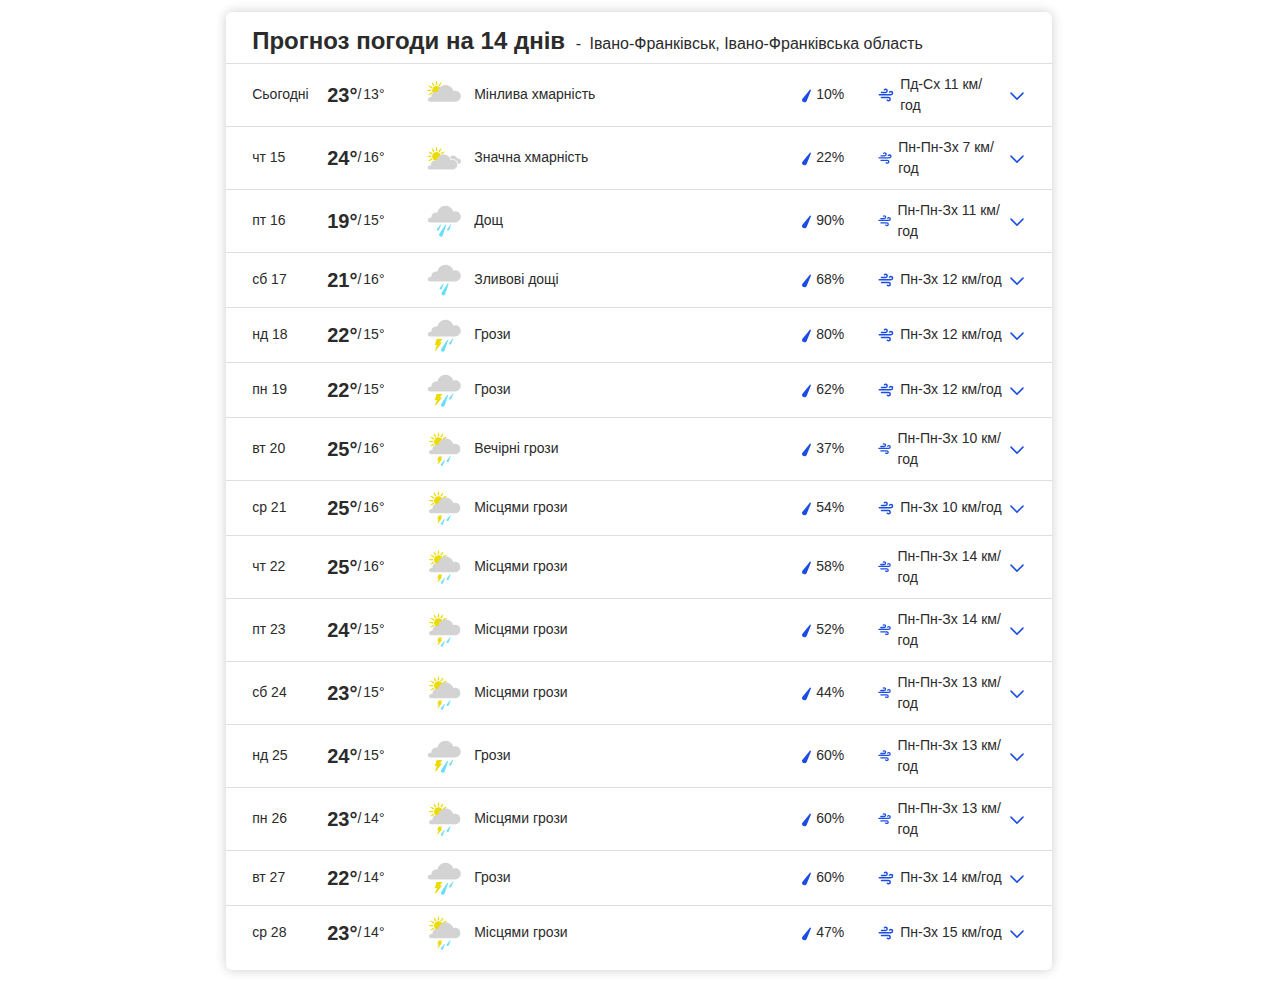
==== commit 40a0f3b3: "Version 1.2 + Renewal1" ====
--- a/index.html
+++ b/index.html
@@ -1,12 +1,9 @@
 <!DOCTYPE html>
-<!-- saved from url=(0091)file:///C:/Users/Kobzar%20Danylo/Desktop/Programs/Html/Weather%20Ivano-Frankivsk/index.html -->
-<html dir="ltr" lang="uk-UA">
-<head>
-      <link href="Weather.png" rel="icon">
+<!-- saved from url=(0044)https://weather-ivano-frankivsk.netlify.app/ -->
+<html dir="ltr" lang="uk-UA"><head><meta http-equiv="Content-Type" content="text/html; charset=UTF-8">
+      <link href="https://weather-ivano-frankivsk.netlify.app/Weather.png" rel="icon">
       <title data-react-helmet="true">Погода Івано-Франківськ</title>
-      <link rel="stylesheet" type="text/css" href="style.css">
-      <script href="script.js"></script>
-</head>
+      <link rel="stylesheet" type="text/css" href="index_files/style.css">
 <body>
       <div class="appWrapper DaybreakLargeScreen LargeScreen lightTheme DaybreakLargeScreen--appWrapper--3kKUE gradients--cloudyFoggyDay--R2hTM gradients--cloudyFoggyDay-top--3dKG9" id="appWrapper">
             <main id="MainContent">
@@ -23,13 +20,11 @@
                                                       -
                                                       <span data-testid="PresentationName" class="LocationPageTitle--PresentationName--1AMA6">
                                                             Івано-Франківськ, Івано-Франківська область
-                                                      </span>
-                                                      | УВАГА НА САЙТІ МАЛИЙ ШРИФТ! Приближуйте якщо погано видно якесь слово!
-                                                </span>
+                                                      </span></span>
                                                 </h1>
                                           <div class="DailyForecast--DisclosureList--nosQS">
-<details class="DaypartDetails--DayPartDetail--2XOOV Disclosure--themeList--1Dz21" id="detailIndex1" data-track-string="detailsExpand" data-testid="ExpandedDetailsCard" event="true"><summary class="Disclosure--Summary--3GiL4 DaypartDetails--Summary--3Fuya Disclosure--hideBorderOnSummaryOpen--3_ZkO"><div class="DaypartDetails--DetailSummaryContent--1-r0i Disclosure--SummaryDefault--2XBO9"><div data-testid="DetailsSummary" class="DetailsSummary--DetailsSummary--1DqhO DetailsSummary--fadeOnOpen--KnNyF"><h3 data-testid="daypartName" class="DetailsSummary--daypartName--kbngc">ср 14</h3><div data-testid="detailsTemperature" class="DetailsSummary--temperature--1kVVp"><span data-testid="TemperatureValue" class="DetailsSummary--highTempValue--3PjlX">24°</span><span data-testid="lowTempValue">/<span data-testid="TemperatureValue" class="DetailsSummary--lowTempValue--2tesQ">15°</span></span></div><div data-testid="wxIcon" class="DetailsSummary--condition--2JmHb"><svg aria-hidden="true" class="Icon--icon--2aW0V Icon--fullTheme--3Fc-5 DetailsSummary--wxIcon--1_A0F" set="weather" skycode="30" theme="full" name="" data-testid="Icon" viewBox="0 0 200 200"><title>Partly Cloudy</title><use xlink:href="#svg-symbol-sun" transform="matrix(.56 0 0 .56 0 16.8)" mask="url(#partly-cloudy-mask)"></use><use xlink:href="#svg-symbol-cloud" transform="translate(0 -10)"></use></svg><span class="DetailsSummary--extendedData--307Ax">Мінлива хмарність</span></div><div data-testid="Precip" class="DetailsSummary--precip--1a98O"><svg class="Icon--icon--2aW0V Icon--actionTheme--1kPn8 DetailsSummary--precipIcon--1Cgzh" set="heads-up" name="precip-rain-single" theme="action" data-testid="Icon" aria-label="Імовірність дощу" viewBox="0 -2 5 10"><title>Rain</title><path d="M4.7329.0217c-.1848-.059-.3855.0064-.4803.148L.2731 5.1191c-.0814.0922-.1501.1961-.196.3108-.2469.6009.1185 1.2697.8156 1.4943.6914.226 1.447-.0712 1.7-.6585L4.9662.4987l.0111-.0282c.073-.1807-.036-.379-.2444-.4488z"></path></svg><span data-testid="PercentageValue">4%</span></div><div data-testid="wind" class="DetailsSummary--wind--1tv7t DetailsSummary--extendedData--307Ax"><svg class="Icon--icon--2aW0V Icon--actionTheme--1kPn8 DetailsSummary--conditionsIcon--JfNEK" set="current-conditions" name="wind" theme="action" data-testid="Icon" aria-label="Вітер" viewBox="0 0 24 24"><title>Wind</title><path d="M6 8.67h5.354c1.457 0 2.234-1.158 2.234-2.222S12.687 4.4 11.354 4.4c-.564 0-1.023.208-1.366.488M3 11.67h15.54c1.457 0 2.235-1.158 2.235-2.222S19.873 7.4 18.54 7.4c-.747 0-1.311.365-1.663.78M6 15.4h9.389c1.457 0 2.234 1.159 2.234 2.223 0 1.064-.901 2.048-2.234 2.048a2.153 2.153 0 0 1-1.63-.742" stroke-width="2" stroke="currentColor" stroke-linecap="round" fill="none"></path></svg><span data-testid="Wind" class="Wind--windWrapper--3Ly7c undefined">Пн-Пн-Сх 13 км/год</span></div></div><svg set="ui" name="caret-down" class="Icon--icon--2aW0V Disclosure--SummaryIcon--m5hw-" theme="" data-testid="Icon" viewBox="0 0 24 24"><title>Arrow Down</title><path d="M12 16.086l7.293-7.293a1 1 0 1 1 1.414 1.414l-8 8a1 1 0 0 1-1.414 0l-8-8a1 1 0 1 1 1.414-1.414L12 16.086z"></path></svg></div></summary><div class="DaypartDetails--Content--2Yg3_ DaypartDetails--contentGrid--2_szQ"><div data-testid="DailyContent" class="DailyContent--DailyContent--1yRkH"><h3 class="DailyContent--daypartName--3emSU"><span class="DailyContent--daypartDate--3VGlz">ср 14</span> | День</h3><div data-testid="ConditionsSummary" class="DailyContent--ConditionSummary--2gdfo"><div><span data-testid="TemperatureValue" class="DailyContent--temp--1s3a7">24°</span></div><div data-testid="weatherIcon" class="DailyContent--Condition--1zRBJ"><svg class="Icon--icon--2aW0V Icon--fullTheme--3Fc-5 DailyContent--weatherIcon--Kh7Ru" set="weather" skycode="30" theme="full" name="" data-testid="Icon" aria-label="Мінлива хмарність" viewBox="0 0 200 200"><title>Partly Cloudy</title><use xlink:href="#svg-symbol-sun" transform="matrix(.56 0 0 .56 0 16.8)" mask="url(#partly-cloudy-mask)"></use><use xlink:href="#svg-symbol-cloud" transform="translate(0 -10)"></use></svg></div><div class="DailyContent--dataPoints--3wPp2"><div class="DailyContent--label--30_yg"><div class="DailyContent--precipIconBlock--3GSXG"><svg class="Icon--icon--2aW0V Icon--actionTheme--1kPn8 DailyContent--precipIcon--tsI9h rain" theme="action" set="heads-up" name="precip-rain-single" data-testid="Icon" aria-label="Імовірність дощу" viewBox="0 -2 5 10"><title>Rain</title><path d="M4.7329.0217c-.1848-.059-.3855.0064-.4803.148L.2731 5.1191c-.0814.0922-.1501.1961-.196.3108-.2469.6009.1185 1.2697.8156 1.4943.6914.226 1.447-.0712 1.7-.6585L4.9662.4987l.0111-.0282c.073-.1807-.036-.379-.2444-.4488z"></path></svg></div><span data-testid="PercentageValue" class="DailyContent--value--1Jers">4%</span></div><div class="DailyContent--label--30_yg"><svg arialabel="Вітер" class="Icon--icon--2aW0V Icon--actionTheme--1kPn8 DailyContent--windIcon--6t0bg" theme="action" set="current-conditions" name="wind" data-testid="Icon" viewBox="0 0 24 24"><title>Wind</title><path d="M6 8.67h5.354c1.457 0 2.234-1.158 2.234-2.222S12.687 4.4 11.354 4.4c-.564 0-1.023.208-1.366.488M3 11.67h15.54c1.457 0 2.235-1.158 2.235-2.222S19.873 7.4 18.54 7.4c-.747 0-1.311.365-1.663.78M6 15.4h9.389c1.457 0 2.234 1.159 2.234 2.223 0 1.064-.901 2.048-2.234 2.048a2.153 2.153 0 0 1-1.63-.742" stroke-width="2" stroke="currentColor" stroke-linecap="round" fill="none"></path></svg><span data-testid="Wind" class="Wind--windWrapper--3Ly7c DailyContent--value--1Jers">Пн-Пн-Сх <!-- -->13 км/год</span></div></div></div><p data-testid="wxPhrase" class="DailyContent--narrative--3Ti6_">Мінлива хмарність. Максимум 24градуси Цельсія. Вітер Пн-Пн-Сх від 10 до 15 км/год.</p></div><div data-cq-observe="true" data-cq-breakpoints="{}" class="DaypartDetails--DetailsTable--1zK4r DaypartDetails--col1--2TSAK DetailsTable--twoColumn--1p6yA"><ul data-testid="DetailsTable" class="DetailsTable--DetailsTable--3Bt2T"><li data-testid="HumiditySection" class="DetailsTable--listItem--Z-5Vi"><svg class="Icon--icon--2aW0V Icon--actionTheme--1kPn8 DetailsTable--icon--24dnM" theme="action" set="current-conditions" name="humidity" data-testid="Icon" viewBox="0 0 24 24"><title>Humidity</title><path fill-rule="evenodd" d="M11.743 17.912a4.182 4.182 0 0 1-2.928-1.182 3.972 3.972 0 0 1-.614-4.962.743.743 0 0 1 .646-.349c.234 0 .476.095.66.275l4.467 4.355c.385.376.39.998-.076 1.275a4.216 4.216 0 0 1-2.155.588M11.855 4c.316 0 .61.14.828.395.171.2.36.416.562.647 1.857 2.126 4.965 5.684 4.965 8.73 0 3.416-2.85 6.195-6.353 6.195-3.505 0-6.357-2.78-6.357-6.195 0-3.082 2.921-6.406 4.854-8.605.242-.275.47-.535.673-.772A1.08 1.08 0 0 1 11.855 4"></path></svg><div class="DetailsTable--field--CPpc_"><span data-testid="HumidityTitle" class="DetailsTable--label--1qspW">Вологість</span><span data-testid="PercentageValue" class="DetailsTable--value--2YD0-">61%</span></div></li><li data-testid="uvIndexSection" class="DetailsTable--listItem--Z-5Vi"><svg class="Icon--icon--2aW0V Icon--actionTheme--1kPn8 DetailsTable--icon--24dnM" theme="action" set="current-conditions" name="uv" data-testid="Icon" viewBox="0 0 24 24"><title>UV Level</title><path d="M7.4 5.598a.784.784 0 0 1 .25-.92c.335-.256.824-.197 1.02.062.066.063.066.063.08.085l2.406 3.152-.626.238a3.983 3.983 0 0 0-1.097.633l-.522.424L7.4 5.598zm4.539 2.358c-.21 0-.418.017-.625.05l-.664.106.09-.666.438-3.266c.013-.072.013-.072.012-.057a.783.783 0 0 1 .666-.616.78.78 0 0 1 .872.639l.006.038.507 3.933-.662-.108a3.957 3.957 0 0 0-.64-.053zm-7.781 3.19l.026-.004 3.934-.507-.108.662a3.98 3.98 0 0 0-.003 1.266l.105.664-.665-.09-3.265-.439a.784.784 0 0 1-.676-.679c-.054-.42.238-.809.63-.869l.022-.004zm11.504-.617a3.98 3.98 0 0 0-.632-1.097l-.425-.522.623-.256 3.056-1.256a.787.787 0 0 1 .916.253c.256.337.199.817-.104 1.063l-.045.037-3.151 2.405-.238-.627zm-1.205-1.672a3.984 3.984 0 0 0-1.095-.637l-.626-.24.41-.532 2.008-2.602c.059-.07.059-.07.046-.052a.78.78 0 0 1 1.306.227c.076.185.079.39.02.54l-.021.06-1.528 3.662-.52-.426zM4.595 7.793c.162-.387.611-.58.971-.441.017.004.017.004.055.02L9.283 8.9l-.425.52a3.985 3.985 0 0 0-.636 1.094l-.24.627-3.144-2.425a.784.784 0 0 1-.243-.924zm14.443 7.367c.054.045.054.045.044.04a.784.784 0 0 1 .199.884c-.163.386-.61.58-.964.443-.024-.006-.024-.006-.062-.022l-3.662-1.529.426-.52a3.98 3.98 0 0 0 .636-1.094l.241-.626 3.142 2.424zm1.332-3.303c.053.422-.239.809-.63.87l-.035.006-3.945.508.108-.662a3.999 3.999 0 0 0 .003-1.266l-.105-.663.665.09 3.272.44c.068.012.068.012.052.01a.784.784 0 0 1 .615.667zm-3.894 6.421c.024.068.024.068.017.053a.786.786 0 0 1-.27.87c-.332.25-.816.194-1.047-.091-.022-.023-.022-.023-.05-.058l-2.406-3.154.626-.237a3.977 3.977 0 0 0 1.097-.632l.523-.425 1.51 3.674zm-8.26-4.932c.151.397.365.767.633 1.097l.424.522-.622.256-3.054 1.255a.787.787 0 0 1-.92-.25.781.781 0 0 1-.154-.58c.027-.199.127-.379.227-.452.045-.046.045-.046.075-.069l3.153-2.406.238.627zm3.723 2.572c.209 0 .417-.016.625-.049l.662-.103-.089.664-.438 3.26-.012.062a.785.785 0 0 1-.666.618c-.048.005-.048.005-.101.006-.386 0-.714-.28-.764-.612-.01-.043-.01-.043-.014-.072l-.507-3.934.662.108c.213.035.427.052.642.052zM7.366 18.27l.006-.015L8.9 14.592l.52.426a3.99 3.99 0 0 0 1.094.636l.626.241-.41.531-2.012 2.609-.04.046a.788.788 0 0 1-.886.2.787.787 0 0 1-.428-1.011z"></path><path d="M11.911 14.322a2.411 2.411 0 1 0 0-4.822 2.411 2.411 0 0 0 0 4.822zm0 2a4.411 4.411 0 1 1 0-8.822 4.411 4.411 0 0 1 0 8.822z"></path></svg><div class="DetailsTable--field--CPpc_"><span data-testid="uvIndexTitle" class="DetailsTable--label--1qspW">УФ-індекс</span><span data-testid="UVIndexValue" class="DetailsTable--value--2YD0-">4 з 10</span></div></li><li data-testid="SunriseSection" class="DetailsTable--listItem--Z-5Vi"><svg class="Icon--icon--2aW0V Icon--actionTheme--1kPn8 DetailsTable--icon--24dnM" theme="action" set="current-conditions" name="sunrise-sun" data-testid="Icon" viewBox="0 0 24 24"><title>Sun Rise</title><path d="M12.003 16.125v-2.21m-5.602 2.129l1.69 1.441m9.237-1.489l-1.4 1.63" stroke="currentColor" stroke-width="2" stroke-linecap="round"></path><path d="M4.05 20.938h2.48m11.27 0h2.481" stroke="currentColor" stroke-width="2" stroke-linecap="round" stroke-linejoin="round"></path><path d="M12 9.938V4.426M8.563 6.5L12 3.062M15.438 6.5L12 3.062" stroke="currentColor" stroke-linecap="round" stroke-width="2"></path><path d="M12.02 21.605h3.059c.421 0 .543-.229.543-.455 0-1.735-1.613-3.142-3.602-3.142-1.99 0-3.603 1.407-3.603 3.142 0 .266.1.455.529.455h3.074z"></path></svg><div class="DetailsTable--field--CPpc_"><span data-testid="SunriseTitle" class="DetailsTable--label--1qspW">Схід сонця</span><span data-testid="SunriseTime" class="DetailsTable--value--2YD0-">4:46</span></div></li><li data-testid="SunsetSection" class="DetailsTable--listItem--Z-5Vi"><svg class="Icon--icon--2aW0V Icon--actionTheme--1kPn8 DetailsTable--icon--24dnM" theme="action" set="current-conditions" name="sunset-sun" data-testid="Icon" viewBox="0 0 24 24"><title>Sunset</title><path d="M12.003 15.781v-2.21M6.401 15.7l1.69 1.442m9.237-1.49l-1.4 1.63" stroke="currentColor" stroke-width="2" stroke-linecap="round"></path><path d="M4.05 20.594h2.48m11.27 0h2.481" stroke="currentColor" stroke-width="2" stroke-linecap="round" stroke-linejoin="round"></path><path d="M12 3.063v5.51M8.563 6.5L12 9.938M15.438 6.5L12 9.938" stroke="currentColor" stroke-linecap="round" stroke-width="2"></path><path d="M12.02 21.261h3.059c.421 0 .543-.229.543-.455 0-1.735-1.613-3.142-3.602-3.142-1.99 0-3.603 1.407-3.603 3.142 0 .266.1.455.529.455h3.074z"></path></svg><div class="DetailsTable--field--CPpc_"><span data-testid="SunsetTitle" class="DetailsTable--label--1qspW">Захід сонця</span><span data-testid="SunsetTime" class="DetailsTable--value--2YD0-">21:10</span></div></li></ul></div><div data-testid="DailyContent" class="DailyContent--DailyContent--1yRkH"><h3 class="DailyContent--daypartName--3emSU"><span class="DailyContent--daypartDate--3VGlz">ср 14</span> | Ніч</h3><div data-testid="ConditionsSummary" class="DailyContent--ConditionSummary--2gdfo"><div><span data-testid="TemperatureValue" class="DailyContent--temp--1s3a7">15°</span></div><div data-testid="weatherIcon" class="DailyContent--Condition--1zRBJ"><svg class="Icon--icon--2aW0V Icon--fullTheme--3Fc-5 DailyContent--weatherIcon--Kh7Ru" set="weather" skycode="29" theme="full" name="" data-testid="Icon" aria-label="Мінлива хмарність" viewBox="0 0 200 200"><title>Partly Cloudy Night</title><use xlink:href="#svg-symbol-moon" transform="matrix(1.55 0 0 1.55 -53 28)" mask="url(#partly-cloudy-night-mask)"></use><use xlink:href="#svg-symbol-cloud" transform="matrix(.85 0 0 .82 26 2)"></use></svg></div><div class="DailyContent--dataPoints--3wPp2"><div class="DailyContent--label--30_yg"><div class="DailyContent--precipIconBlock--3GSXG"><svg class="Icon--icon--2aW0V Icon--actionTheme--1kPn8 DailyContent--precipIcon--tsI9h rain" theme="action" set="heads-up" name="precip-rain-single" data-testid="Icon" aria-label="Імовірність дощу" viewBox="0 -2 5 10"><title>Rain</title><path d="M4.7329.0217c-.1848-.059-.3855.0064-.4803.148L.2731 5.1191c-.0814.0922-.1501.1961-.196.3108-.2469.6009.1185 1.2697.8156 1.4943.6914.226 1.447-.0712 1.7-.6585L4.9662.4987l.0111-.0282c.073-.1807-.036-.379-.2444-.4488z"></path></svg></div><span data-testid="PercentageValue" class="DailyContent--value--1Jers">6%</span></div><div class="DailyContent--label--30_yg"><svg arialabel="Вітер" class="Icon--icon--2aW0V Icon--actionTheme--1kPn8 DailyContent--windIcon--6t0bg" theme="action" set="current-conditions" name="wind" data-testid="Icon" viewBox="0 0 24 24"><title>Wind</title><path d="M6 8.67h5.354c1.457 0 2.234-1.158 2.234-2.222S12.687 4.4 11.354 4.4c-.564 0-1.023.208-1.366.488M3 11.67h15.54c1.457 0 2.235-1.158 2.235-2.222S19.873 7.4 18.54 7.4c-.747 0-1.311.365-1.663.78M6 15.4h9.389c1.457 0 2.234 1.159 2.234 2.223 0 1.064-.901 2.048-2.234 2.048a2.153 2.153 0 0 1-1.63-.742" stroke-width="2" stroke="currentColor" stroke-linecap="round" fill="none"></path></svg><span data-testid="Wind" class="Wind--windWrapper--3Ly7c DailyContent--value--1Jers">Пн <!-- -->13 км/год</span></div></div></div><p data-testid="wxPhrase" class="DailyContent--narrative--3Ti6_">Мінлива хмарність. Мінімум 15градуси Цельсія. Вітер Пн від 10 до 15 км/год.</p></div><div data-cq-observe="true" data-cq-breakpoints="{}" class="DaypartDetails--DetailsTable--1zK4r DaypartDetails--col2--3WBrx DetailsTable--twoColumn--1p6yA"><ul data-testid="DetailsTable" class="DetailsTable--DetailsTable--3Bt2T"><li data-testid="HumiditySection" class="DetailsTable--listItem--Z-5Vi"><svg class="Icon--icon--2aW0V Icon--actionTheme--1kPn8 DetailsTable--icon--24dnM" theme="action" set="current-conditions" name="humidity" data-testid="Icon" viewBox="0 0 24 24"><title>Humidity</title><path fill-rule="evenodd" d="M11.743 17.912a4.182 4.182 0 0 1-2.928-1.182 3.972 3.972 0 0 1-.614-4.962.743.743 0 0 1 .646-.349c.234 0 .476.095.66.275l4.467 4.355c.385.376.39.998-.076 1.275a4.216 4.216 0 0 1-2.155.588M11.855 4c.316 0 .61.14.828.395.171.2.36.416.562.647 1.857 2.126 4.965 5.684 4.965 8.73 0 3.416-2.85 6.195-6.353 6.195-3.505 0-6.357-2.78-6.357-6.195 0-3.082 2.921-6.406 4.854-8.605.242-.275.47-.535.673-.772A1.08 1.08 0 0 1 11.855 4"></path></svg><div class="DetailsTable--field--CPpc_"><span data-testid="HumidityTitle" class="DetailsTable--label--1qspW">Вологість</span><span data-testid="PercentageValue" class="DetailsTable--value--2YD0-">75%</span></div></li><li data-testid="uvIndexSection" class="DetailsTable--listItem--Z-5Vi"><svg class="Icon--icon--2aW0V Icon--actionTheme--1kPn8 DetailsTable--icon--24dnM" theme="action" set="current-conditions" name="uv" data-testid="Icon" viewBox="0 0 24 24"><title>UV Level</title><path d="M7.4 5.598a.784.784 0 0 1 .25-.92c.335-.256.824-.197 1.02.062.066.063.066.063.08.085l2.406 3.152-.626.238a3.983 3.983 0 0 0-1.097.633l-.522.424L7.4 5.598zm4.539 2.358c-.21 0-.418.017-.625.05l-.664.106.09-.666.438-3.266c.013-.072.013-.072.012-.057a.783.783 0 0 1 .666-.616.78.78 0 0 1 .872.639l.006.038.507 3.933-.662-.108a3.957 3.957 0 0 0-.64-.053zm-7.781 3.19l.026-.004 3.934-.507-.108.662a3.98 3.98 0 0 0-.003 1.266l.105.664-.665-.09-3.265-.439a.784.784 0 0 1-.676-.679c-.054-.42.238-.809.63-.869l.022-.004zm11.504-.617a3.98 3.98 0 0 0-.632-1.097l-.425-.522.623-.256 3.056-1.256a.787.787 0 0 1 .916.253c.256.337.199.817-.104 1.063l-.045.037-3.151 2.405-.238-.627zm-1.205-1.672a3.984 3.984 0 0 0-1.095-.637l-.626-.24.41-.532 2.008-2.602c.059-.07.059-.07.046-.052a.78.78 0 0 1 1.306.227c.076.185.079.39.02.54l-.021.06-1.528 3.662-.52-.426zM4.595 7.793c.162-.387.611-.58.971-.441.017.004.017.004.055.02L9.283 8.9l-.425.52a3.985 3.985 0 0 0-.636 1.094l-.24.627-3.144-2.425a.784.784 0 0 1-.243-.924zm14.443 7.367c.054.045.054.045.044.04a.784.784 0 0 1 .199.884c-.163.386-.61.58-.964.443-.024-.006-.024-.006-.062-.022l-3.662-1.529.426-.52a3.98 3.98 0 0 0 .636-1.094l.241-.626 3.142 2.424zm1.332-3.303c.053.422-.239.809-.63.87l-.035.006-3.945.508.108-.662a3.999 3.999 0 0 0 .003-1.266l-.105-.663.665.09 3.272.44c.068.012.068.012.052.01a.784.784 0 0 1 .615.667zm-3.894 6.421c.024.068.024.068.017.053a.786.786 0 0 1-.27.87c-.332.25-.816.194-1.047-.091-.022-.023-.022-.023-.05-.058l-2.406-3.154.626-.237a3.977 3.977 0 0 0 1.097-.632l.523-.425 1.51 3.674zm-8.26-4.932c.151.397.365.767.633 1.097l.424.522-.622.256-3.054 1.255a.787.787 0 0 1-.92-.25.781.781 0 0 1-.154-.58c.027-.199.127-.379.227-.452.045-.046.045-.046.075-.069l3.153-2.406.238.627zm3.723 2.572c.209 0 .417-.016.625-.049l.662-.103-.089.664-.438 3.26-.012.062a.785.785 0 0 1-.666.618c-.048.005-.048.005-.101.006-.386 0-.714-.28-.764-.612-.01-.043-.01-.043-.014-.072l-.507-3.934.662.108c.213.035.427.052.642.052zM7.366 18.27l.006-.015L8.9 14.592l.52.426a3.99 3.99 0 0 0 1.094.636l.626.241-.41.531-2.012 2.609-.04.046a.788.788 0 0 1-.886.2.787.787 0 0 1-.428-1.011z"></path><path d="M11.911 14.322a2.411 2.411 0 1 0 0-4.822 2.411 2.411 0 0 0 0 4.822zm0 2a4.411 4.411 0 1 1 0-8.822 4.411 4.411 0 0 1 0 8.822z"></path></svg><div class="DetailsTable--field--CPpc_"><span data-testid="uvIndexTitle" class="DetailsTable--label--1qspW">УФ-індекс</span><span data-testid="UVIndexValue" class="DetailsTable--value--2YD0-">0 з 10</span></div></li><li data-testid="MoonriseSection" class="DetailsTable--listItem--Z-5Vi"><svg class="Icon--icon--2aW0V Icon--actionTheme--1kPn8 DetailsTable--icon--24dnM" theme="action" set="current-conditions" name="moonrise" data-testid="Icon" viewBox="0 0 24 24"><title>Moon Rise</title><path d="M12 17.186c3.59 0 6.5 2.542 6.5 5.678 0 .409-.22.822-.98.822H6.454c-.773 0-.955-.342-.955-.822 0-3.136 2.91-5.678 6.5-5.678zM12.062.202c.291.014.578.133.8.355l4.19 4.19a1.219 1.219 0 11-1.724 1.723l-2.11-2.11v5.438a1.219 1.219 0 01-2.43.124l-.007-.124V4.36L8.672 6.47a1.219 1.219 0 01-1.624.089l-.1-.089a1.219 1.219 0 01-.088-1.625l.089-.099 4.19-4.189c.221-.222.508-.34.799-.355h.124z"></path></svg><div class="DetailsTable--field--CPpc_"><span data-testid="MoonriseTitle" class="DetailsTable--label--1qspW">Схід Місяця</span><span data-testid="MoonriseTime" class="DetailsTable--value--2YD0-">2:31</span><div class="DetailsTable--moonPhraseWrapper--uNpjj"><svg set="astro" class="Icon--icon--2aW0V Icon--fullTheme--3Fc-5 DetailsTable--moonIcon--6c7bX" name="phase-26" theme="full" data-testid="Icon" width="1024" height="1024" viewBox="0 0 1024 1024"><title>Moon Phase - Day 26</title><path d="M515.73 57.54q-189.137 0-324.462 135.326T55.942 518.394t135.326 325.528T515.73 979.248q-132.662 0-226.697-135.326t-94.036-325.528 94.036-325.528T515.73 57.54zm1.065 956.87q-205.12 0-350.835-145.715T20.245 518.393 165.96 167.825 516.795 21.844q204.587 0 350.302 145.981t145.715 350.568-145.715 350.302-350.302 145.715z"></path></svg><span data-testid="moonPhase" class="DetailsTable--moonPhrase--2rv06">Спадаючий півмісяць</span></div></div></li><li data-testid="MoonsetSection" class="DetailsTable--listItem--Z-5Vi"><svg class="Icon--icon--2aW0V Icon--actionTheme--1kPn8 DetailsTable--icon--24dnM" theme="action" set="current-conditions" name="moonset" data-testid="Icon" viewBox="0 0 24 24"><title>Moon Set</title><path d="M12 17.186c3.59 0 6.5 2.542 6.5 5.678 0 .409-.22.822-.98.822H6.454c-.773 0-.955-.342-.955-.822 0-3.136 2.91-5.678 6.5-5.678zM12 .2c.631 0 1.15.48 1.212 1.094l.007.125-.001 5.436 2.11-2.109a1.219 1.219 0 011.624-.088l.1.088c.443.445.473 1.146.088 1.625l-.089.099-4.19 4.19c-.19.19-.427.304-.674.342l-.125.013h-.124a1.214 1.214 0 01-.8-.356L6.948 6.47a1.219 1.219 0 111.724-1.724l2.109 2.109V1.419C10.781.746 11.327.2 12 .2z"></path></svg><div class="DetailsTable--field--CPpc_"><span data-testid="MoonsetTitle" class="DetailsTable--label--1qspW">Захід Місяця</span><span data-testid="MoonsetTime" class="DetailsTable--value--2YD0-">17:18</span></div></li></ul></div></div></details><details class="DaypartDetails--DayPartDetail--2XOOV Disclosure--themeList--1Dz21" id="detailIndex2" data-track-string="detailsExpand" data-testid="ExpandedDetailsCard" event="true"><summary class="Disclosure--Summary--3GiL4 DaypartDetails--Summary--3Fuya Disclosure--hideBorderOnSummaryOpen--3_ZkO"><div class="DaypartDetails--DetailSummaryContent--1-r0i Disclosure--SummaryDefault--2XBO9"><div data-testid="DetailsSummary" class="DetailsSummary--DetailsSummary--1DqhO DetailsSummary--fadeOnOpen--KnNyF"><h3 data-testid="daypartName" class="DetailsSummary--daypartName--kbngc">чт 15</h3><div data-testid="detailsTemperature" class="DetailsSummary--temperature--1kVVp"><span data-testid="TemperatureValue" class="DetailsSummary--highTempValue--3PjlX">26°</span><span data-testid="lowTempValue">/<span data-testid="TemperatureValue" class="DetailsSummary--lowTempValue--2tesQ">15°</span></span></div><div data-testid="wxIcon" class="DetailsSummary--condition--2JmHb"><svg aria-hidden="true" class="Icon--icon--2aW0V Icon--fullTheme--3Fc-5 DetailsSummary--wxIcon--1_A0F" set="weather" skycode="30" theme="full" name="" data-testid="Icon" viewBox="0 0 200 200"><title>Partly Cloudy</title><use xlink:href="#svg-symbol-sun" transform="matrix(.56 0 0 .56 0 16.8)" mask="url(#partly-cloudy-mask)"></use><use xlink:href="#svg-symbol-cloud" transform="translate(0 -10)"></use></svg><span class="DetailsSummary--extendedData--307Ax">Мінлива хмарність</span></div><div data-testid="Precip" class="DetailsSummary--precip--1a98O"><svg class="Icon--icon--2aW0V Icon--actionTheme--1kPn8 DetailsSummary--precipIcon--1Cgzh" set="heads-up" name="precip-rain-single" theme="action" data-testid="Icon" aria-label="Імовірність дощу" viewBox="0 -2 5 10"><title>Rain</title><path d="M4.7329.0217c-.1848-.059-.3855.0064-.4803.148L.2731 5.1191c-.0814.0922-.1501.1961-.196.3108-.2469.6009.1185 1.2697.8156 1.4943.6914.226 1.447-.0712 1.7-.6585L4.9662.4987l.0111-.0282c.073-.1807-.036-.379-.2444-.4488z"></path></svg><span data-testid="PercentageValue">14%</span></div><div data-testid="wind" class="DetailsSummary--wind--1tv7t DetailsSummary--extendedData--307Ax"><svg class="Icon--icon--2aW0V Icon--actionTheme--1kPn8 DetailsSummary--conditionsIcon--JfNEK" set="current-conditions" name="wind" theme="action" data-testid="Icon" aria-label="Вітер" viewBox="0 0 24 24"><title>Wind</title><path d="M6 8.67h5.354c1.457 0 2.234-1.158 2.234-2.222S12.687 4.4 11.354 4.4c-.564 0-1.023.208-1.366.488M3 11.67h15.54c1.457 0 2.235-1.158 2.235-2.222S19.873 7.4 18.54 7.4c-.747 0-1.311.365-1.663.78M6 15.4h9.389c1.457 0 2.234 1.159 2.234 2.223 0 1.064-.901 2.048-2.234 2.048a2.153 2.153 0 0 1-1.63-.742" stroke-width="2" stroke="currentColor" stroke-linecap="round" fill="none"></path></svg><span data-testid="Wind" class="Wind--windWrapper--3Ly7c undefined">Пн-Пн-Сх <!-- -->15 км/год</span></div></div><svg set="ui" name="caret-down" class="Icon--icon--2aW0V Disclosure--SummaryIcon--m5hw-" theme="" data-testid="Icon" viewBox="0 0 24 24"><title>Arrow Down</title><path d="M12 16.086l7.293-7.293a1 1 0 1 1 1.414 1.414l-8 8a1 1 0 0 1-1.414 0l-8-8a1 1 0 1 1 1.414-1.414L12 16.086z"></path></svg></div></summary><div class="DaypartDetails--Content--2Yg3_ DaypartDetails--contentGrid--2_szQ"><div data-testid="DailyContent" class="DailyContent--DailyContent--1yRkH"><h3 class="DailyContent--daypartName--3emSU"><span class="DailyContent--daypartDate--3VGlz">чт 15</span> | День</h3><div data-testid="ConditionsSummary" class="DailyContent--ConditionSummary--2gdfo"><div><span data-testid="TemperatureValue" class="DailyContent--temp--1s3a7">26°</span></div><div data-testid="weatherIcon" class="DailyContent--Condition--1zRBJ"><svg class="Icon--icon--2aW0V Icon--fullTheme--3Fc-5 DailyContent--weatherIcon--Kh7Ru" set="weather" skycode="30" theme="full" name="" data-testid="Icon" aria-label="Мінлива хмарність" viewBox="0 0 200 200"><title>Partly Cloudy</title><use xlink:href="#svg-symbol-sun" transform="matrix(.56 0 0 .56 0 16.8)" mask="url(#partly-cloudy-mask)"></use><use xlink:href="#svg-symbol-cloud" transform="translate(0 -10)"></use></svg></div><div class="DailyContent--dataPoints--3wPp2"><div class="DailyContent--label--30_yg"><div class="DailyContent--precipIconBlock--3GSXG"><svg class="Icon--icon--2aW0V Icon--actionTheme--1kPn8 DailyContent--precipIcon--tsI9h rain" theme="action" set="heads-up" name="precip-rain-single" data-testid="Icon" aria-label="Імовірність дощу" viewBox="0 -2 5 10"><title>Rain</title><path d="M4.7329.0217c-.1848-.059-.3855.0064-.4803.148L.2731 5.1191c-.0814.0922-.1501.1961-.196.3108-.2469.6009.1185 1.2697.8156 1.4943.6914.226 1.447-.0712 1.7-.6585L4.9662.4987l.0111-.0282c.073-.1807-.036-.379-.2444-.4488z"></path></svg></div><span data-testid="PercentageValue" class="DailyContent--value--1Jers">14%</span></div><div class="DailyContent--label--30_yg"><svg arialabel="Вітер" class="Icon--icon--2aW0V Icon--actionTheme--1kPn8 DailyContent--windIcon--6t0bg" theme="action" set="current-conditions" name="wind" data-testid="Icon" viewBox="0 0 24 24"><title>Wind</title><path d="M6 8.67h5.354c1.457 0 2.234-1.158 2.234-2.222S12.687 4.4 11.354 4.4c-.564 0-1.023.208-1.366.488M3 11.67h15.54c1.457 0 2.235-1.158 2.235-2.222S19.873 7.4 18.54 7.4c-.747 0-1.311.365-1.663.78M6 15.4h9.389c1.457 0 2.234 1.159 2.234 2.223 0 1.064-.901 2.048-2.234 2.048a2.153 2.153 0 0 1-1.63-.742" stroke-width="2" stroke="currentColor" stroke-linecap="round" fill="none"></path></svg><span data-testid="Wind" class="Wind--windWrapper--3Ly7c DailyContent--value--1Jers">Пн-Пн-Сх <!-- -->15 км/год</span></div></div></div><p data-testid="wxPhrase" class="DailyContent--narrative--3Ti6_">Мінлива хмарність. Максимум 26градуси Цельсія. Вітер Пн-Пн-Сх від 10 до 15 км/год.</p></div><div data-cq-observe="true" data-cq-breakpoints="{}" class="DaypartDetails--DetailsTable--1zK4r DaypartDetails--col1--2TSAK DetailsTable--twoColumn--1p6yA"><ul data-testid="DetailsTable" class="DetailsTable--DetailsTable--3Bt2T"><li data-testid="HumiditySection" class="DetailsTable--listItem--Z-5Vi"><svg class="Icon--icon--2aW0V Icon--actionTheme--1kPn8 DetailsTable--icon--24dnM" theme="action" set="current-conditions" name="humidity" data-testid="Icon" viewBox="0 0 24 24"><title>Humidity</title><path fill-rule="evenodd" d="M11.743 17.912a4.182 4.182 0 0 1-2.928-1.182 3.972 3.972 0 0 1-.614-4.962.743.743 0 0 1 .646-.349c.234 0 .476.095.66.275l4.467 4.355c.385.376.39.998-.076 1.275a4.216 4.216 0 0 1-2.155.588M11.855 4c.316 0 .61.14.828.395.171.2.36.416.562.647 1.857 2.126 4.965 5.684 4.965 8.73 0 3.416-2.85 6.195-6.353 6.195-3.505 0-6.357-2.78-6.357-6.195 0-3.082 2.921-6.406 4.854-8.605.242-.275.47-.535.673-.772A1.08 1.08 0 0 1 11.855 4"></path></svg><div class="DetailsTable--field--CPpc_"><span data-testid="HumidityTitle" class="DetailsTable--label--1qspW">Вологість</span><span data-testid="PercentageValue" class="DetailsTable--value--2YD0-">56%</span></div></li><li data-testid="uvIndexSection" class="DetailsTable--listItem--Z-5Vi"><svg class="Icon--icon--2aW0V Icon--actionTheme--1kPn8 DetailsTable--icon--24dnM" theme="action" set="current-conditions" name="uv" data-testid="Icon" viewBox="0 0 24 24"><title>UV Level</title><path d="M7.4 5.598a.784.784 0 0 1 .25-.92c.335-.256.824-.197 1.02.062.066.063.066.063.08.085l2.406 3.152-.626.238a3.983 3.983 0 0 0-1.097.633l-.522.424L7.4 5.598zm4.539 2.358c-.21 0-.418.017-.625.05l-.664.106.09-.666.438-3.266c.013-.072.013-.072.012-.057a.783.783 0 0 1 .666-.616.78.78 0 0 1 .872.639l.006.038.507 3.933-.662-.108a3.957 3.957 0 0 0-.64-.053zm-7.781 3.19l.026-.004 3.934-.507-.108.662a3.98 3.98 0 0 0-.003 1.266l.105.664-.665-.09-3.265-.439a.784.784 0 0 1-.676-.679c-.054-.42.238-.809.63-.869l.022-.004zm11.504-.617a3.98 3.98 0 0 0-.632-1.097l-.425-.522.623-.256 3.056-1.256a.787.787 0 0 1 .916.253c.256.337.199.817-.104 1.063l-.045.037-3.151 2.405-.238-.627zm-1.205-1.672a3.984 3.984 0 0 0-1.095-.637l-.626-.24.41-.532 2.008-2.602c.059-.07.059-.07.046-.052a.78.78 0 0 1 1.306.227c.076.185.079.39.02.54l-.021.06-1.528 3.662-.52-.426zM4.595 7.793c.162-.387.611-.58.971-.441.017.004.017.004.055.02L9.283 8.9l-.425.52a3.985 3.985 0 0 0-.636 1.094l-.24.627-3.144-2.425a.784.784 0 0 1-.243-.924zm14.443 7.367c.054.045.054.045.044.04a.784.784 0 0 1 .199.884c-.163.386-.61.58-.964.443-.024-.006-.024-.006-.062-.022l-3.662-1.529.426-.52a3.98 3.98 0 0 0 .636-1.094l.241-.626 3.142 2.424zm1.332-3.303c.053.422-.239.809-.63.87l-.035.006-3.945.508.108-.662a3.999 3.999 0 0 0 .003-1.266l-.105-.663.665.09 3.272.44c.068.012.068.012.052.01a.784.784 0 0 1 .615.667zm-3.894 6.421c.024.068.024.068.017.053a.786.786 0 0 1-.27.87c-.332.25-.816.194-1.047-.091-.022-.023-.022-.023-.05-.058l-2.406-3.154.626-.237a3.977 3.977 0 0 0 1.097-.632l.523-.425 1.51 3.674zm-8.26-4.932c.151.397.365.767.633 1.097l.424.522-.622.256-3.054 1.255a.787.787 0 0 1-.92-.25.781.781 0 0 1-.154-.58c.027-.199.127-.379.227-.452.045-.046.045-.046.075-.069l3.153-2.406.238.627zm3.723 2.572c.209 0 .417-.016.625-.049l.662-.103-.089.664-.438 3.26-.012.062a.785.785 0 0 1-.666.618c-.048.005-.048.005-.101.006-.386 0-.714-.28-.764-.612-.01-.043-.01-.043-.014-.072l-.507-3.934.662.108c.213.035.427.052.642.052zM7.366 18.27l.006-.015L8.9 14.592l.52.426a3.99 3.99 0 0 0 1.094.636l.626.241-.41.531-2.012 2.609-.04.046a.788.788 0 0 1-.886.2.787.787 0 0 1-.428-1.011z"></path><path d="M11.911 14.322a2.411 2.411 0 1 0 0-4.822 2.411 2.411 0 0 0 0 4.822zm0 2a4.411 4.411 0 1 1 0-8.822 4.411 4.411 0 0 1 0 8.822z"></path></svg><div class="DetailsTable--field--CPpc_"><span data-testid="uvIndexTitle" class="DetailsTable--label--1qspW">УФ-індекс</span><span data-testid="UVIndexValue" class="DetailsTable--value--2YD0-">7 з 10</span></div></li><li data-testid="SunriseSection" class="DetailsTable--listItem--Z-5Vi"><svg class="Icon--icon--2aW0V Icon--actionTheme--1kPn8 DetailsTable--icon--24dnM" theme="action" set="current-conditions" name="sunrise-sun" data-testid="Icon" viewBox="0 0 24 24"><title>Sun Rise</title><path d="M12.003 16.125v-2.21m-5.602 2.129l1.69 1.441m9.237-1.489l-1.4 1.63" stroke="currentColor" stroke-width="2" stroke-linecap="round"></path><path d="M4.05 20.938h2.48m11.27 0h2.481" stroke="currentColor" stroke-width="2" stroke-linecap="round" stroke-linejoin="round"></path><path d="M12 9.938V4.426M8.563 6.5L12 3.062M15.438 6.5L12 3.062" stroke="currentColor" stroke-linecap="round" stroke-width="2"></path><path d="M12.02 21.605h3.059c.421 0 .543-.229.543-.455 0-1.735-1.613-3.142-3.602-3.142-1.99 0-3.603 1.407-3.603 3.142 0 .266.1.455.529.455h3.074z"></path></svg><div class="DetailsTable--field--CPpc_"><span data-testid="SunriseTitle" class="DetailsTable--label--1qspW">Схід сонця</span><span data-testid="SunriseTime" class="DetailsTable--value--2YD0-">4:46</span></div></li><li data-testid="SunsetSection" class="DetailsTable--listItem--Z-5Vi"><svg class="Icon--icon--2aW0V Icon--actionTheme--1kPn8 DetailsTable--icon--24dnM" theme="action" set="current-conditions" name="sunset-sun" data-testid="Icon" viewBox="0 0 24 24"><title>Sunset</title><path d="M12.003 15.781v-2.21M6.401 15.7l1.69 1.442m9.237-1.49l-1.4 1.63" stroke="currentColor" stroke-width="2" stroke-linecap="round"></path><path d="M4.05 20.594h2.48m11.27 0h2.481" stroke="currentColor" stroke-width="2" stroke-linecap="round" stroke-linejoin="round"></path><path d="M12 3.063v5.51M8.563 6.5L12 9.938M15.438 6.5L12 9.938" stroke="currentColor" stroke-linecap="round" stroke-width="2"></path><path d="M12.02 21.261h3.059c.421 0 .543-.229.543-.455 0-1.735-1.613-3.142-3.602-3.142-1.99 0-3.603 1.407-3.603 3.142 0 .266.1.455.529.455h3.074z"></path></svg><div class="DetailsTable--field--CPpc_"><span data-testid="SunsetTitle" class="DetailsTable--label--1qspW">Захід сонця</span><span data-testid="SunsetTime" class="DetailsTable--value--2YD0-">21:10</span></div></li></ul></div><div data-testid="DailyContent" class="DailyContent--DailyContent--1yRkH"><h3 class="DailyContent--daypartName--3emSU"><span class="DailyContent--daypartDate--3VGlz">чт 15</span> | Ніч</h3><div data-testid="ConditionsSummary" class="DailyContent--ConditionSummary--2gdfo"><div><span data-testid="TemperatureValue" class="DailyContent--temp--1s3a7">15°</span></div><div data-testid="weatherIcon" class="DailyContent--Condition--1zRBJ"><svg class="Icon--icon--2aW0V Icon--fullTheme--3Fc-5 DailyContent--weatherIcon--Kh7Ru" set="weather" skycode="29" theme="full" name="" data-testid="Icon" aria-label="Мінлива хмарність" viewBox="0 0 200 200"><title>Partly Cloudy Night</title><use xlink:href="#svg-symbol-moon" transform="matrix(1.55 0 0 1.55 -53 28)" mask="url(#partly-cloudy-night-mask)"></use><use xlink:href="#svg-symbol-cloud" transform="matrix(.85 0 0 .82 26 2)"></use></svg></div><div class="DailyContent--dataPoints--3wPp2"><div class="DailyContent--label--30_yg"><div class="DailyContent--precipIconBlock--3GSXG"><svg class="Icon--icon--2aW0V Icon--actionTheme--1kPn8 DailyContent--precipIcon--tsI9h rain" theme="action" set="heads-up" name="precip-rain-single" data-testid="Icon" aria-label="Імовірність дощу" viewBox="0 -2 5 10"><title>Rain</title><path d="M4.7329.0217c-.1848-.059-.3855.0064-.4803.148L.2731 5.1191c-.0814.0922-.1501.1961-.196.3108-.2469.6009.1185 1.2697.8156 1.4943.6914.226 1.447-.0712 1.7-.6585L4.9662.4987l.0111-.0282c.073-.1807-.036-.379-.2444-.4488z"></path></svg></div><span data-testid="PercentageValue" class="DailyContent--value--1Jers">6%</span></div><div class="DailyContent--label--30_yg"><svg arialabel="Вітер" class="Icon--icon--2aW0V Icon--actionTheme--1kPn8 DailyContent--windIcon--6t0bg" theme="action" set="current-conditions" name="wind" data-testid="Icon" viewBox="0 0 24 24"><title>Wind</title><path d="M6 8.67h5.354c1.457 0 2.234-1.158 2.234-2.222S12.687 4.4 11.354 4.4c-.564 0-1.023.208-1.366.488M3 11.67h15.54c1.457 0 2.235-1.158 2.235-2.222S19.873 7.4 18.54 7.4c-.747 0-1.311.365-1.663.78M6 15.4h9.389c1.457 0 2.234 1.159 2.234 2.223 0 1.064-.901 2.048-2.234 2.048a2.153 2.153 0 0 1-1.63-.742" stroke-width="2" stroke="currentColor" stroke-linecap="round" fill="none"></path></svg><span data-testid="Wind" class="Wind--windWrapper--3Ly7c DailyContent--value--1Jers">Пн-Пн-Сх <!-- -->14 км/год</span></div></div></div><p data-testid="wxPhrase" class="DailyContent--narrative--3Ti6_">Мінлива хмарність. Мінімум 15градуси Цельсія. Вітер Пн-Пн-Сх від 10 до 15 км/год.</p></div><div data-cq-observe="true" data-cq-breakpoints="{}" class="DaypartDetails--DetailsTable--1zK4r DaypartDetails--col2--3WBrx DetailsTable--twoColumn--1p6yA"><ul data-testid="DetailsTable" class="DetailsTable--DetailsTable--3Bt2T"><li data-testid="HumiditySection" class="DetailsTable--listItem--Z-5Vi"><svg class="Icon--icon--2aW0V Icon--actionTheme--1kPn8 DetailsTable--icon--24dnM" theme="action" set="current-conditions" name="humidity" data-testid="Icon" viewBox="0 0 24 24"><title>Humidity</title><path fill-rule="evenodd" d="M11.743 17.912a4.182 4.182 0 0 1-2.928-1.182 3.972 3.972 0 0 1-.614-4.962.743.743 0 0 1 .646-.349c.234 0 .476.095.66.275l4.467 4.355c.385.376.39.998-.076 1.275a4.216 4.216 0 0 1-2.155.588M11.855 4c.316 0 .61.14.828.395.171.2.36.416.562.647 1.857 2.126 4.965 5.684 4.965 8.73 0 3.416-2.85 6.195-6.353 6.195-3.505 0-6.357-2.78-6.357-6.195 0-3.082 2.921-6.406 4.854-8.605.242-.275.47-.535.673-.772A1.08 1.08 0 0 1 11.855 4"></path></svg><div class="DetailsTable--field--CPpc_"><span data-testid="HumidityTitle" class="DetailsTable--label--1qspW">Вологість</span><span data-testid="PercentageValue" class="DetailsTable--value--2YD0-">75%</span></div></li><li data-testid="uvIndexSection" class="DetailsTable--listItem--Z-5Vi"><svg class="Icon--icon--2aW0V Icon--actionTheme--1kPn8 DetailsTable--icon--24dnM" theme="action" set="current-conditions" name="uv" data-testid="Icon" viewBox="0 0 24 24"><title>UV Level</title><path d="M7.4 5.598a.784.784 0 0 1 .25-.92c.335-.256.824-.197 1.02.062.066.063.066.063.08.085l2.406 3.152-.626.238a3.983 3.983 0 0 0-1.097.633l-.522.424L7.4 5.598zm4.539 2.358c-.21 0-.418.017-.625.05l-.664.106.09-.666.438-3.266c.013-.072.013-.072.012-.057a.783.783 0 0 1 .666-.616.78.78 0 0 1 .872.639l.006.038.507 3.933-.662-.108a3.957 3.957 0 0 0-.64-.053zm-7.781 3.19l.026-.004 3.934-.507-.108.662a3.98 3.98 0 0 0-.003 1.266l.105.664-.665-.09-3.265-.439a.784.784 0 0 1-.676-.679c-.054-.42.238-.809.63-.869l.022-.004zm11.504-.617a3.98 3.98 0 0 0-.632-1.097l-.425-.522.623-.256 3.056-1.256a.787.787 0 0 1 .916.253c.256.337.199.817-.104 1.063l-.045.037-3.151 2.405-.238-.627zm-1.205-1.672a3.984 3.984 0 0 0-1.095-.637l-.626-.24.41-.532 2.008-2.602c.059-.07.059-.07.046-.052a.78.78 0 0 1 1.306.227c.076.185.079.39.02.54l-.021.06-1.528 3.662-.52-.426zM4.595 7.793c.162-.387.611-.58.971-.441.017.004.017.004.055.02L9.283 8.9l-.425.52a3.985 3.985 0 0 0-.636 1.094l-.24.627-3.144-2.425a.784.784 0 0 1-.243-.924zm14.443 7.367c.054.045.054.045.044.04a.784.784 0 0 1 .199.884c-.163.386-.61.58-.964.443-.024-.006-.024-.006-.062-.022l-3.662-1.529.426-.52a3.98 3.98 0 0 0 .636-1.094l.241-.626 3.142 2.424zm1.332-3.303c.053.422-.239.809-.63.87l-.035.006-3.945.508.108-.662a3.999 3.999 0 0 0 .003-1.266l-.105-.663.665.09 3.272.44c.068.012.068.012.052.01a.784.784 0 0 1 .615.667zm-3.894 6.421c.024.068.024.068.017.053a.786.786 0 0 1-.27.87c-.332.25-.816.194-1.047-.091-.022-.023-.022-.023-.05-.058l-2.406-3.154.626-.237a3.977 3.977 0 0 0 1.097-.632l.523-.425 1.51 3.674zm-8.26-4.932c.151.397.365.767.633 1.097l.424.522-.622.256-3.054 1.255a.787.787 0 0 1-.92-.25.781.781 0 0 1-.154-.58c.027-.199.127-.379.227-.452.045-.046.045-.046.075-.069l3.153-2.406.238.627zm3.723 2.572c.209 0 .417-.016.625-.049l.662-.103-.089.664-.438 3.26-.012.062a.785.785 0 0 1-.666.618c-.048.005-.048.005-.101.006-.386 0-.714-.28-.764-.612-.01-.043-.01-.043-.014-.072l-.507-3.934.662.108c.213.035.427.052.642.052zM7.366 18.27l.006-.015L8.9 14.592l.52.426a3.99 3.99 0 0 0 1.094.636l.626.241-.41.531-2.012 2.609-.04.046a.788.788 0 0 1-.886.2.787.787 0 0 1-.428-1.011z"></path><path d="M11.911 14.322a2.411 2.411 0 1 0 0-4.822 2.411 2.411 0 0 0 0 4.822zm0 2a4.411 4.411 0 1 1 0-8.822 4.411 4.411 0 0 1 0 8.822z"></path></svg><div class="DetailsTable--field--CPpc_"><span data-testid="uvIndexTitle" class="DetailsTable--label--1qspW">УФ-індекс</span><span data-testid="UVIndexValue" class="DetailsTable--value--2YD0-">0 з 10</span></div></li><li data-testid="MoonriseSection" class="DetailsTable--listItem--Z-5Vi"><svg class="Icon--icon--2aW0V Icon--actionTheme--1kPn8 DetailsTable--icon--24dnM" theme="action" set="current-conditions" name="moonrise" data-testid="Icon" viewBox="0 0 24 24"><title>Moon Rise</title><path d="M12 17.186c3.59 0 6.5 2.542 6.5 5.678 0 .409-.22.822-.98.822H6.454c-.773 0-.955-.342-.955-.822 0-3.136 2.91-5.678 6.5-5.678zM12.062.202c.291.014.578.133.8.355l4.19 4.19a1.219 1.219 0 11-1.724 1.723l-2.11-2.11v5.438a1.219 1.219 0 01-2.43.124l-.007-.124V4.36L8.672 6.47a1.219 1.219 0 01-1.624.089l-.1-.089a1.219 1.219 0 01-.088-1.625l.089-.099 4.19-4.189c.221-.222.508-.34.799-.355h.124z"></path></svg><div class="DetailsTable--field--CPpc_"><span data-testid="MoonriseTitle" class="DetailsTable--label--1qspW">Схід Місяця</span><span data-testid="MoonriseTime" class="DetailsTable--value--2YD0-">2:48</span><div class="DetailsTable--moonPhraseWrapper--uNpjj"><svg set="astro" class="Icon--icon--2aW0V Icon--fullTheme--3Fc-5 DetailsTable--moonIcon--6c7bX" name="phase-27" theme="full" data-testid="Icon" width="1024" height="1024" viewBox="0 0 1024 1024"><title>Moon Phase - Day 27</title><path d="M516.795 1014.41q-205.12 0-350.835-145.715T20.245 518.393 165.96 167.825 516.795 21.844q204.587 0 350.302 145.981t145.715 350.568-145.715 350.302-350.302 145.715zm0-956.87q-190.202 0-325.528 135.326T55.941 518.394t135.326 325.528 325.528 135.326q-155.039 0-265.59-135.326T140.653 518.394t110.552-325.528T516.795 57.54z"></path></svg><span data-testid="moonPhase" class="DetailsTable--moonPhrase--2rv06">Спадаючий півмісяць</span></div></div></li><li data-testid="MoonsetSection" class="DetailsTable--listItem--Z-5Vi"><svg class="Icon--icon--2aW0V Icon--actionTheme--1kPn8 DetailsTable--icon--24dnM" theme="action" set="current-conditions" name="moonset" data-testid="Icon" viewBox="0 0 24 24"><title>Moon Set</title><path d="M12 17.186c3.59 0 6.5 2.542 6.5 5.678 0 .409-.22.822-.98.822H6.454c-.773 0-.955-.342-.955-.822 0-3.136 2.91-5.678 6.5-5.678zM12 .2c.631 0 1.15.48 1.212 1.094l.007.125-.001 5.436 2.11-2.109a1.219 1.219 0 011.624-.088l.1.088c.443.445.473 1.146.088 1.625l-.089.099-4.19 4.19c-.19.19-.427.304-.674.342l-.125.013h-.124a1.214 1.214 0 01-.8-.356L6.948 6.47a1.219 1.219 0 111.724-1.724l2.109 2.109V1.419C10.781.746 11.327.2 12 .2z"></path></svg><div class="DetailsTable--field--CPpc_"><span data-testid="MoonsetTitle" class="DetailsTable--label--1qspW">Захід Місяця</span><span data-testid="MoonsetTime" class="DetailsTable--value--2YD0-">18:38</span></div></li></ul></div></div></details><details class="DaypartDetails--DayPartDetail--2XOOV Disclosure--themeList--1Dz21" id="detailIndex3" data-track-string="detailsExpand" data-testid="ExpandedDetailsCard" event="true"><summary class="Disclosure--Summary--3GiL4 DaypartDetails--Summary--3Fuya Disclosure--hideBorderOnSummaryOpen--3_ZkO"><div class="DaypartDetails--DetailSummaryContent--1-r0i Disclosure--SummaryDefault--2XBO9"><div data-testid="DetailsSummary" class="DetailsSummary--DetailsSummary--1DqhO DetailsSummary--fadeOnOpen--KnNyF"><h3 data-testid="daypartName" class="DetailsSummary--daypartName--kbngc">пт 16</h3><div data-testid="detailsTemperature" class="DetailsSummary--temperature--1kVVp"><span data-testid="TemperatureValue" class="DetailsSummary--highTempValue--3PjlX">27°</span><span data-testid="lowTempValue">/<span data-testid="TemperatureValue" class="DetailsSummary--lowTempValue--2tesQ">16°</span></span></div><div data-testid="wxIcon" class="DetailsSummary--condition--2JmHb"><svg aria-hidden="true" class="Icon--icon--2aW0V Icon--fullTheme--3Fc-5 DetailsSummary--wxIcon--1_A0F" set="weather" skycode="30" theme="full" name="" data-testid="Icon" viewBox="0 0 200 200"><title>Partly Cloudy</title><use xlink:href="#svg-symbol-sun" transform="matrix(.56 0 0 .56 0 16.8)" mask="url(#partly-cloudy-mask)"></use><use xlink:href="#svg-symbol-cloud" transform="translate(0 -10)"></use></svg><span class="DetailsSummary--extendedData--307Ax">Мінлива хмарність</span></div><div data-testid="Precip" class="DetailsSummary--precip--1a98O"><svg class="Icon--icon--2aW0V Icon--actionTheme--1kPn8 DetailsSummary--precipIcon--1Cgzh" set="heads-up" name="precip-rain-single" theme="action" data-testid="Icon" aria-label="Імовірність дощу" viewBox="0 -2 5 10"><title>Rain</title><path d="M4.7329.0217c-.1848-.059-.3855.0064-.4803.148L.2731 5.1191c-.0814.0922-.1501.1961-.196.3108-.2469.6009.1185 1.2697.8156 1.4943.6914.226 1.447-.0712 1.7-.6585L4.9662.4987l.0111-.0282c.073-.1807-.036-.379-.2444-.4488z"></path></svg><span data-testid="PercentageValue">4%</span></div><div data-testid="wind" class="DetailsSummary--wind--1tv7t DetailsSummary--extendedData--307Ax"><svg class="Icon--icon--2aW0V Icon--actionTheme--1kPn8 DetailsSummary--conditionsIcon--JfNEK" set="current-conditions" name="wind" theme="action" data-testid="Icon" aria-label="Вітер" viewBox="0 0 24 24"><title>Wind</title><path d="M6 8.67h5.354c1.457 0 2.234-1.158 2.234-2.222S12.687 4.4 11.354 4.4c-.564 0-1.023.208-1.366.488M3 11.67h15.54c1.457 0 2.235-1.158 2.235-2.222S19.873 7.4 18.54 7.4c-.747 0-1.311.365-1.663.78M6 15.4h9.389c1.457 0 2.234 1.159 2.234 2.223 0 1.064-.901 2.048-2.234 2.048a2.153 2.153 0 0 1-1.63-.742" stroke-width="2" stroke="currentColor" stroke-linecap="round" fill="none"></path></svg><span data-testid="Wind" class="Wind--windWrapper--3Ly7c undefined">Пн-Сх <!-- -->14 км/год</span></div></div><svg set="ui" name="caret-down" class="Icon--icon--2aW0V Disclosure--SummaryIcon--m5hw-" theme="" data-testid="Icon" viewBox="0 0 24 24"><title>Arrow Down</title><path d="M12 16.086l7.293-7.293a1 1 0 1 1 1.414 1.414l-8 8a1 1 0 0 1-1.414 0l-8-8a1 1 0 1 1 1.414-1.414L12 16.086z"></path></svg></div></summary><div class="DaypartDetails--Content--2Yg3_ DaypartDetails--contentGrid--2_szQ"><div data-testid="DailyContent" class="DailyContent--DailyContent--1yRkH"><h3 class="DailyContent--daypartName--3emSU"><span class="DailyContent--daypartDate--3VGlz">пт 16</span> | День</h3><div data-testid="ConditionsSummary" class="DailyContent--ConditionSummary--2gdfo"><div><span data-testid="TemperatureValue" class="DailyContent--temp--1s3a7">27°</span></div><div data-testid="weatherIcon" class="DailyContent--Condition--1zRBJ"><svg class="Icon--icon--2aW0V Icon--fullTheme--3Fc-5 DailyContent--weatherIcon--Kh7Ru" set="weather" skycode="30" theme="full" name="" data-testid="Icon" aria-label="Мінлива хмарність" viewBox="0 0 200 200"><title>Partly Cloudy</title><use xlink:href="#svg-symbol-sun" transform="matrix(.56 0 0 .56 0 16.8)" mask="url(#partly-cloudy-mask)"></use><use xlink:href="#svg-symbol-cloud" transform="translate(0 -10)"></use></svg></div><div class="DailyContent--dataPoints--3wPp2"><div class="DailyContent--label--30_yg"><div class="DailyContent--precipIconBlock--3GSXG"><svg class="Icon--icon--2aW0V Icon--actionTheme--1kPn8 DailyContent--precipIcon--tsI9h rain" theme="action" set="heads-up" name="precip-rain-single" data-testid="Icon" aria-label="Імовірність дощу" viewBox="0 -2 5 10"><title>Rain</title><path d="M4.7329.0217c-.1848-.059-.3855.0064-.4803.148L.2731 5.1191c-.0814.0922-.1501.1961-.196.3108-.2469.6009.1185 1.2697.8156 1.4943.6914.226 1.447-.0712 1.7-.6585L4.9662.4987l.0111-.0282c.073-.1807-.036-.379-.2444-.4488z"></path></svg></div><span data-testid="PercentageValue" class="DailyContent--value--1Jers">4%</span></div><div class="DailyContent--label--30_yg"><svg arialabel="Вітер" class="Icon--icon--2aW0V Icon--actionTheme--1kPn8 DailyContent--windIcon--6t0bg" theme="action" set="current-conditions" name="wind" data-testid="Icon" viewBox="0 0 24 24"><title>Wind</title><path d="M6 8.67h5.354c1.457 0 2.234-1.158 2.234-2.222S12.687 4.4 11.354 4.4c-.564 0-1.023.208-1.366.488M3 11.67h15.54c1.457 0 2.235-1.158 2.235-2.222S19.873 7.4 18.54 7.4c-.747 0-1.311.365-1.663.78M6 15.4h9.389c1.457 0 2.234 1.159 2.234 2.223 0 1.064-.901 2.048-2.234 2.048a2.153 2.153 0 0 1-1.63-.742" stroke-width="2" stroke="currentColor" stroke-linecap="round" fill="none"></path></svg><span data-testid="Wind" class="Wind--windWrapper--3Ly7c DailyContent--value--1Jers">Пн-Сх <!-- -->14 км/год</span></div></div></div><p data-testid="wxPhrase" class="DailyContent--narrative--3Ti6_">Мінлива хмарність. Максимум 27градуси Цельсія. Вітер Пн-Сх від 10 до 15 км/год.</p></div><div data-cq-observe="true" data-cq-breakpoints="{}" class="DaypartDetails--DetailsTable--1zK4r DaypartDetails--col1--2TSAK DetailsTable--twoColumn--1p6yA"><ul data-testid="DetailsTable" class="DetailsTable--DetailsTable--3Bt2T"><li data-testid="HumiditySection" class="DetailsTable--listItem--Z-5Vi"><svg class="Icon--icon--2aW0V Icon--actionTheme--1kPn8 DetailsTable--icon--24dnM" theme="action" set="current-conditions" name="humidity" data-testid="Icon" viewBox="0 0 24 24"><title>Humidity</title><path fill-rule="evenodd" d="M11.743 17.912a4.182 4.182 0 0 1-2.928-1.182 3.972 3.972 0 0 1-.614-4.962.743.743 0 0 1 .646-.349c.234 0 .476.095.66.275l4.467 4.355c.385.376.39.998-.076 1.275a4.216 4.216 0 0 1-2.155.588M11.855 4c.316 0 .61.14.828.395.171.2.36.416.562.647 1.857 2.126 4.965 5.684 4.965 8.73 0 3.416-2.85 6.195-6.353 6.195-3.505 0-6.357-2.78-6.357-6.195 0-3.082 2.921-6.406 4.854-8.605.242-.275.47-.535.673-.772A1.08 1.08 0 0 1 11.855 4"></path></svg><div class="DetailsTable--field--CPpc_"><span data-testid="HumidityTitle" class="DetailsTable--label--1qspW">Вологість</span><span data-testid="PercentageValue" class="DetailsTable--value--2YD0-">52%</span></div></li><li data-testid="uvIndexSection" class="DetailsTable--listItem--Z-5Vi"><svg class="Icon--icon--2aW0V Icon--actionTheme--1kPn8 DetailsTable--icon--24dnM" theme="action" set="current-conditions" name="uv" data-testid="Icon" viewBox="0 0 24 24"><title>UV Level</title><path d="M7.4 5.598a.784.784 0 0 1 .25-.92c.335-.256.824-.197 1.02.062.066.063.066.063.08.085l2.406 3.152-.626.238a3.983 3.983 0 0 0-1.097.633l-.522.424L7.4 5.598zm4.539 2.358c-.21 0-.418.017-.625.05l-.664.106.09-.666.438-3.266c.013-.072.013-.072.012-.057a.783.783 0 0 1 .666-.616.78.78 0 0 1 .872.639l.006.038.507 3.933-.662-.108a3.957 3.957 0 0 0-.64-.053zm-7.781 3.19l.026-.004 3.934-.507-.108.662a3.98 3.98 0 0 0-.003 1.266l.105.664-.665-.09-3.265-.439a.784.784 0 0 1-.676-.679c-.054-.42.238-.809.63-.869l.022-.004zm11.504-.617a3.98 3.98 0 0 0-.632-1.097l-.425-.522.623-.256 3.056-1.256a.787.787 0 0 1 .916.253c.256.337.199.817-.104 1.063l-.045.037-3.151 2.405-.238-.627zm-1.205-1.672a3.984 3.984 0 0 0-1.095-.637l-.626-.24.41-.532 2.008-2.602c.059-.07.059-.07.046-.052a.78.78 0 0 1 1.306.227c.076.185.079.39.02.54l-.021.06-1.528 3.662-.52-.426zM4.595 7.793c.162-.387.611-.58.971-.441.017.004.017.004.055.02L9.283 8.9l-.425.52a3.985 3.985 0 0 0-.636 1.094l-.24.627-3.144-2.425a.784.784 0 0 1-.243-.924zm14.443 7.367c.054.045.054.045.044.04a.784.784 0 0 1 .199.884c-.163.386-.61.58-.964.443-.024-.006-.024-.006-.062-.022l-3.662-1.529.426-.52a3.98 3.98 0 0 0 .636-1.094l.241-.626 3.142 2.424zm1.332-3.303c.053.422-.239.809-.63.87l-.035.006-3.945.508.108-.662a3.999 3.999 0 0 0 .003-1.266l-.105-.663.665.09 3.272.44c.068.012.068.012.052.01a.784.784 0 0 1 .615.667zm-3.894 6.421c.024.068.024.068.017.053a.786.786 0 0 1-.27.87c-.332.25-.816.194-1.047-.091-.022-.023-.022-.023-.05-.058l-2.406-3.154.626-.237a3.977 3.977 0 0 0 1.097-.632l.523-.425 1.51 3.674zm-8.26-4.932c.151.397.365.767.633 1.097l.424.522-.622.256-3.054 1.255a.787.787 0 0 1-.92-.25.781.781 0 0 1-.154-.58c.027-.199.127-.379.227-.452.045-.046.045-.046.075-.069l3.153-2.406.238.627zm3.723 2.572c.209 0 .417-.016.625-.049l.662-.103-.089.664-.438 3.26-.012.062a.785.785 0 0 1-.666.618c-.048.005-.048.005-.101.006-.386 0-.714-.28-.764-.612-.01-.043-.01-.043-.014-.072l-.507-3.934.662.108c.213.035.427.052.642.052zM7.366 18.27l.006-.015L8.9 14.592l.52.426a3.99 3.99 0 0 0 1.094.636l.626.241-.41.531-2.012 2.609-.04.046a.788.788 0 0 1-.886.2.787.787 0 0 1-.428-1.011z"></path><path d="M11.911 14.322a2.411 2.411 0 1 0 0-4.822 2.411 2.411 0 0 0 0 4.822zm0 2a4.411 4.411 0 1 1 0-8.822 4.411 4.411 0 0 1 0 8.822z"></path></svg><div class="DetailsTable--field--CPpc_"><span data-testid="uvIndexTitle" class="DetailsTable--label--1qspW">УФ-індекс</span><span data-testid="UVIndexValue" class="DetailsTable--value--2YD0-">6 з 10</span></div></li><li data-testid="SunriseSection" class="DetailsTable--listItem--Z-5Vi"><svg class="Icon--icon--2aW0V Icon--actionTheme--1kPn8 DetailsTable--icon--24dnM" theme="action" set="current-conditions" name="sunrise-sun" data-testid="Icon" viewBox="0 0 24 24"><title>Sun Rise</title><path d="M12.003 16.125v-2.21m-5.602 2.129l1.69 1.441m9.237-1.489l-1.4 1.63" stroke="currentColor" stroke-width="2" stroke-linecap="round"></path><path d="M4.05 20.938h2.48m11.27 0h2.481" stroke="currentColor" stroke-width="2" stroke-linecap="round" stroke-linejoin="round"></path><path d="M12 9.938V4.426M8.563 6.5L12 3.062M15.438 6.5L12 3.062" stroke="currentColor" stroke-linecap="round" stroke-width="2"></path><path d="M12.02 21.605h3.059c.421 0 .543-.229.543-.455 0-1.735-1.613-3.142-3.602-3.142-1.99 0-3.603 1.407-3.603 3.142 0 .266.1.455.529.455h3.074z"></path></svg><div class="DetailsTable--field--CPpc_"><span data-testid="SunriseTitle" class="DetailsTable--label--1qspW">Схід сонця</span><span data-testid="SunriseTime" class="DetailsTable--value--2YD0-">4:46</span></div></li><li data-testid="SunsetSection" class="DetailsTable--listItem--Z-5Vi"><svg class="Icon--icon--2aW0V Icon--actionTheme--1kPn8 DetailsTable--icon--24dnM" theme="action" set="current-conditions" name="sunset-sun" data-testid="Icon" viewBox="0 0 24 24"><title>Sunset</title><path d="M12.003 15.781v-2.21M6.401 15.7l1.69 1.442m9.237-1.49l-1.4 1.63" stroke="currentColor" stroke-width="2" stroke-linecap="round"></path><path d="M4.05 20.594h2.48m11.27 0h2.481" stroke="currentColor" stroke-width="2" stroke-linecap="round" stroke-linejoin="round"></path><path d="M12 3.063v5.51M8.563 6.5L12 9.938M15.438 6.5L12 9.938" stroke="currentColor" stroke-linecap="round" stroke-width="2"></path><path d="M12.02 21.261h3.059c.421 0 .543-.229.543-.455 0-1.735-1.613-3.142-3.602-3.142-1.99 0-3.603 1.407-3.603 3.142 0 .266.1.455.529.455h3.074z"></path></svg><div class="DetailsTable--field--CPpc_"><span data-testid="SunsetTitle" class="DetailsTable--label--1qspW">Захід сонця</span><span data-testid="SunsetTime" class="DetailsTable--value--2YD0-">21:11</span></div></li></ul></div><div data-testid="DailyContent" class="DailyContent--DailyContent--1yRkH"><h3 class="DailyContent--daypartName--3emSU"><span class="DailyContent--daypartDate--3VGlz">пт 16</span> | Ніч</h3><div data-testid="ConditionsSummary" class="DailyContent--ConditionSummary--2gdfo"><div><span data-testid="TemperatureValue" class="DailyContent--temp--1s3a7">16°</span></div><div data-testid="weatherIcon" class="DailyContent--Condition--1zRBJ"><svg class="Icon--icon--2aW0V Icon--fullTheme--3Fc-5 DailyContent--weatherIcon--Kh7Ru" set="weather" skycode="29" theme="full" name="" data-testid="Icon" aria-label="Мінлива хмарність" viewBox="0 0 200 200"><title>Partly Cloudy Night</title><use xlink:href="#svg-symbol-moon" transform="matrix(1.55 0 0 1.55 -53 28)" mask="url(#partly-cloudy-night-mask)"></use><use xlink:href="#svg-symbol-cloud" transform="matrix(.85 0 0 .82 26 2)"></use></svg></div><div class="DailyContent--dataPoints--3wPp2"><div class="DailyContent--label--30_yg"><div class="DailyContent--precipIconBlock--3GSXG"><svg class="Icon--icon--2aW0V Icon--actionTheme--1kPn8 DailyContent--precipIcon--tsI9h rain" theme="action" set="heads-up" name="precip-rain-single" data-testid="Icon" aria-label="Імовірність дощу" viewBox="0 -2 5 10"><title>Rain</title><path d="M4.7329.0217c-.1848-.059-.3855.0064-.4803.148L.2731 5.1191c-.0814.0922-.1501.1961-.196.3108-.2469.6009.1185 1.2697.8156 1.4943.6914.226 1.447-.0712 1.7-.6585L4.9662.4987l.0111-.0282c.073-.1807-.036-.379-.2444-.4488z"></path></svg></div><span data-testid="PercentageValue" class="DailyContent--value--1Jers">4%</span></div><div class="DailyContent--label--30_yg"><svg arialabel="Вітер" class="Icon--icon--2aW0V Icon--actionTheme--1kPn8 DailyContent--windIcon--6t0bg" theme="action" set="current-conditions" name="wind" data-testid="Icon" viewBox="0 0 24 24"><title>Wind</title><path d="M6 8.67h5.354c1.457 0 2.234-1.158 2.234-2.222S12.687 4.4 11.354 4.4c-.564 0-1.023.208-1.366.488M3 11.67h15.54c1.457 0 2.235-1.158 2.235-2.222S19.873 7.4 18.54 7.4c-.747 0-1.311.365-1.663.78M6 15.4h9.389c1.457 0 2.234 1.159 2.234 2.223 0 1.064-.901 2.048-2.234 2.048a2.153 2.153 0 0 1-1.63-.742" stroke-width="2" stroke="currentColor" stroke-linecap="round" fill="none"></path></svg><span data-testid="Wind" class="Wind--windWrapper--3Ly7c DailyContent--value--1Jers">Пн-Сх <!-- -->13 км/год</span></div></div></div><p data-testid="wxPhrase" class="DailyContent--narrative--3Ti6_">Мінлива хмарність. Мінімум 16градуси Цельсія. Вітер Пн-Сх від 10 до 15 км/год.</p></div><div data-cq-observe="true" data-cq-breakpoints="{}" class="DaypartDetails--DetailsTable--1zK4r DaypartDetails--col2--3WBrx DetailsTable--twoColumn--1p6yA"><ul data-testid="DetailsTable" class="DetailsTable--DetailsTable--3Bt2T"><li data-testid="HumiditySection" class="DetailsTable--listItem--Z-5Vi"><svg class="Icon--icon--2aW0V Icon--actionTheme--1kPn8 DetailsTable--icon--24dnM" theme="action" set="current-conditions" name="humidity" data-testid="Icon" viewBox="0 0 24 24"><title>Humidity</title><path fill-rule="evenodd" d="M11.743 17.912a4.182 4.182 0 0 1-2.928-1.182 3.972 3.972 0 0 1-.614-4.962.743.743 0 0 1 .646-.349c.234 0 .476.095.66.275l4.467 4.355c.385.376.39.998-.076 1.275a4.216 4.216 0 0 1-2.155.588M11.855 4c.316 0 .61.14.828.395.171.2.36.416.562.647 1.857 2.126 4.965 5.684 4.965 8.73 0 3.416-2.85 6.195-6.353 6.195-3.505 0-6.357-2.78-6.357-6.195 0-3.082 2.921-6.406 4.854-8.605.242-.275.47-.535.673-.772A1.08 1.08 0 0 1 11.855 4"></path></svg><div class="DetailsTable--field--CPpc_"><span data-testid="HumidityTitle" class="DetailsTable--label--1qspW">Вологість</span><span data-testid="PercentageValue" class="DetailsTable--value--2YD0-">65%</span></div></li><li data-testid="uvIndexSection" class="DetailsTable--listItem--Z-5Vi"><svg class="Icon--icon--2aW0V Icon--actionTheme--1kPn8 DetailsTable--icon--24dnM" theme="action" set="current-conditions" name="uv" data-testid="Icon" viewBox="0 0 24 24"><title>UV Level</title><path d="M7.4 5.598a.784.784 0 0 1 .25-.92c.335-.256.824-.197 1.02.062.066.063.066.063.08.085l2.406 3.152-.626.238a3.983 3.983 0 0 0-1.097.633l-.522.424L7.4 5.598zm4.539 2.358c-.21 0-.418.017-.625.05l-.664.106.09-.666.438-3.266c.013-.072.013-.072.012-.057a.783.783 0 0 1 .666-.616.78.78 0 0 1 .872.639l.006.038.507 3.933-.662-.108a3.957 3.957 0 0 0-.64-.053zm-7.781 3.19l.026-.004 3.934-.507-.108.662a3.98 3.98 0 0 0-.003 1.266l.105.664-.665-.09-3.265-.439a.784.784 0 0 1-.676-.679c-.054-.42.238-.809.63-.869l.022-.004zm11.504-.617a3.98 3.98 0 0 0-.632-1.097l-.425-.522.623-.256 3.056-1.256a.787.787 0 0 1 .916.253c.256.337.199.817-.104 1.063l-.045.037-3.151 2.405-.238-.627zm-1.205-1.672a3.984 3.984 0 0 0-1.095-.637l-.626-.24.41-.532 2.008-2.602c.059-.07.059-.07.046-.052a.78.78 0 0 1 1.306.227c.076.185.079.39.02.54l-.021.06-1.528 3.662-.52-.426zM4.595 7.793c.162-.387.611-.58.971-.441.017.004.017.004.055.02L9.283 8.9l-.425.52a3.985 3.985 0 0 0-.636 1.094l-.24.627-3.144-2.425a.784.784 0 0 1-.243-.924zm14.443 7.367c.054.045.054.045.044.04a.784.784 0 0 1 .199.884c-.163.386-.61.58-.964.443-.024-.006-.024-.006-.062-.022l-3.662-1.529.426-.52a3.98 3.98 0 0 0 .636-1.094l.241-.626 3.142 2.424zm1.332-3.303c.053.422-.239.809-.63.87l-.035.006-3.945.508.108-.662a3.999 3.999 0 0 0 .003-1.266l-.105-.663.665.09 3.272.44c.068.012.068.012.052.01a.784.784 0 0 1 .615.667zm-3.894 6.421c.024.068.024.068.017.053a.786.786 0 0 1-.27.87c-.332.25-.816.194-1.047-.091-.022-.023-.022-.023-.05-.058l-2.406-3.154.626-.237a3.977 3.977 0 0 0 1.097-.632l.523-.425 1.51 3.674zm-8.26-4.932c.151.397.365.767.633 1.097l.424.522-.622.256-3.054 1.255a.787.787 0 0 1-.92-.25.781.781 0 0 1-.154-.58c.027-.199.127-.379.227-.452.045-.046.045-.046.075-.069l3.153-2.406.238.627zm3.723 2.572c.209 0 .417-.016.625-.049l.662-.103-.089.664-.438 3.26-.012.062a.785.785 0 0 1-.666.618c-.048.005-.048.005-.101.006-.386 0-.714-.28-.764-.612-.01-.043-.01-.043-.014-.072l-.507-3.934.662.108c.213.035.427.052.642.052zM7.366 18.27l.006-.015L8.9 14.592l.52.426a3.99 3.99 0 0 0 1.094.636l.626.241-.41.531-2.012 2.609-.04.046a.788.788 0 0 1-.886.2.787.787 0 0 1-.428-1.011z"></path><path d="M11.911 14.322a2.411 2.411 0 1 0 0-4.822 2.411 2.411 0 0 0 0 4.822zm0 2a4.411 4.411 0 1 1 0-8.822 4.411 4.411 0 0 1 0 8.822z"></path></svg><div class="DetailsTable--field--CPpc_"><span data-testid="uvIndexTitle" class="DetailsTable--label--1qspW">УФ-індекс</span><span data-testid="UVIndexValue" class="DetailsTable--value--2YD0-">0 з 10</span></div></li><li data-testid="MoonriseSection" class="DetailsTable--listItem--Z-5Vi"><svg class="Icon--icon--2aW0V Icon--actionTheme--1kPn8 DetailsTable--icon--24dnM" theme="action" set="current-conditions" name="moonrise" data-testid="Icon" viewBox="0 0 24 24"><title>Moon Rise</title><path d="M12 17.186c3.59 0 6.5 2.542 6.5 5.678 0 .409-.22.822-.98.822H6.454c-.773 0-.955-.342-.955-.822 0-3.136 2.91-5.678 6.5-5.678zM12.062.202c.291.014.578.133.8.355l4.19 4.19a1.219 1.219 0 11-1.724 1.723l-2.11-2.11v5.438a1.219 1.219 0 01-2.43.124l-.007-.124V4.36L8.672 6.47a1.219 1.219 0 01-1.624.089l-.1-.089a1.219 1.219 0 01-.088-1.625l.089-.099 4.19-4.189c.221-.222.508-.34.799-.355h.124z"></path></svg><div class="DetailsTable--field--CPpc_"><span data-testid="MoonriseTitle" class="DetailsTable--label--1qspW">Схід Місяця</span><span data-testid="MoonriseTime" class="DetailsTable--value--2YD0-">3:10</span><div class="DetailsTable--moonPhraseWrapper--uNpjj"><svg set="astro" class="Icon--icon--2aW0V Icon--fullTheme--3Fc-5 DetailsTable--moonIcon--6c7bX" name="phase-28" theme="full" data-testid="Icon" width="1024" height="1024" viewBox="0 0 1024 1024"><title>Moon Phase - Day 28</title><path d="M516.795 57.54q-190.202 0-325.528 135.326T55.941 518.394t135.326 325.528 325.528 135.326q-173.686 0-297.557-135.326T95.367 518.394t123.871-325.528T516.795 57.54zm0 956.87q-205.12 0-350.835-145.715T20.245 518.393 165.96 167.825 516.795 21.844q204.587 0 350.302 145.981t145.715 350.568-145.715 350.302-350.302 145.715z"></path></svg><span data-testid="moonPhase" class="DetailsTable--moonPhrase--2rv06">Спадаючий півмісяць</span></div></div></li><li data-testid="MoonsetSection" class="DetailsTable--listItem--Z-5Vi"><svg class="Icon--icon--2aW0V Icon--actionTheme--1kPn8 DetailsTable--icon--24dnM" theme="action" set="current-conditions" name="moonset" data-testid="Icon" viewBox="0 0 24 24"><title>Moon Set</title><path d="M12 17.186c3.59 0 6.5 2.542 6.5 5.678 0 .409-.22.822-.98.822H6.454c-.773 0-.955-.342-.955-.822 0-3.136 2.91-5.678 6.5-5.678zM12 .2c.631 0 1.15.48 1.212 1.094l.007.125-.001 5.436 2.11-2.109a1.219 1.219 0 011.624-.088l.1.088c.443.445.473 1.146.088 1.625l-.089.099-4.19 4.19c-.19.19-.427.304-.674.342l-.125.013h-.124a1.214 1.214 0 01-.8-.356L6.948 6.47a1.219 1.219 0 111.724-1.724l2.109 2.109V1.419C10.781.746 11.327.2 12 .2z"></path></svg><div class="DetailsTable--field--CPpc_"><span data-testid="MoonsetTitle" class="DetailsTable--label--1qspW">Захід Місяця</span><span data-testid="MoonsetTime" class="DetailsTable--value--2YD0-">19:55</span></div></li></ul></div></div></details><details class="DaypartDetails--DayPartDetail--2XOOV Disclosure--themeList--1Dz21" id="detailIndex4" data-track-string="detailsExpand" data-testid="ExpandedDetailsCard" event="true"><summary class="Disclosure--Summary--3GiL4 DaypartDetails--Summary--3Fuya Disclosure--hideBorderOnSummaryOpen--3_ZkO"><div class="DaypartDetails--DetailSummaryContent--1-r0i Disclosure--SummaryDefault--2XBO9"><div data-testid="DetailsSummary" class="DetailsSummary--DetailsSummary--1DqhO DetailsSummary--fadeOnOpen--KnNyF"><h3 data-testid="daypartName" class="DetailsSummary--daypartName--kbngc">сб 17</h3><div data-testid="detailsTemperature" class="DetailsSummary--temperature--1kVVp"><span data-testid="TemperatureValue" class="DetailsSummary--highTempValue--3PjlX">28°</span><span data-testid="lowTempValue">/<span data-testid="TemperatureValue" class="DetailsSummary--lowTempValue--2tesQ">17°</span></span></div><div data-testid="wxIcon" class="DetailsSummary--condition--2JmHb"><svg aria-hidden="true" class="Icon--icon--2aW0V Icon--fullTheme--3Fc-5 DetailsSummary--wxIcon--1_A0F" set="weather" skycode="30" theme="full" name="" data-testid="Icon" viewBox="0 0 200 200"><title>Partly Cloudy</title><use xlink:href="#svg-symbol-sun" transform="matrix(.56 0 0 .56 0 16.8)" mask="url(#partly-cloudy-mask)"></use><use xlink:href="#svg-symbol-cloud" transform="translate(0 -10)"></use></svg><span class="DetailsSummary--extendedData--307Ax">Мінлива хмарність</span></div><div data-testid="Precip" class="DetailsSummary--precip--1a98O"><svg class="Icon--icon--2aW0V Icon--actionTheme--1kPn8 DetailsSummary--precipIcon--1Cgzh" set="heads-up" name="precip-rain-single" theme="action" data-testid="Icon" aria-label="Імовірність дощу" viewBox="0 -2 5 10"><title>Rain</title><path d="M4.7329.0217c-.1848-.059-.3855.0064-.4803.148L.2731 5.1191c-.0814.0922-.1501.1961-.196.3108-.2469.6009.1185 1.2697.8156 1.4943.6914.226 1.447-.0712 1.7-.6585L4.9662.4987l.0111-.0282c.073-.1807-.036-.379-.2444-.4488z"></path></svg><span data-testid="PercentageValue">20%</span></div><div data-testid="wind" class="DetailsSummary--wind--1tv7t DetailsSummary--extendedData--307Ax"><svg class="Icon--icon--2aW0V Icon--actionTheme--1kPn8 DetailsSummary--conditionsIcon--JfNEK" set="current-conditions" name="wind" theme="action" data-testid="Icon" aria-label="Вітер" viewBox="0 0 24 24"><title>Wind</title><path d="M6 8.67h5.354c1.457 0 2.234-1.158 2.234-2.222S12.687 4.4 11.354 4.4c-.564 0-1.023.208-1.366.488M3 11.67h15.54c1.457 0 2.235-1.158 2.235-2.222S19.873 7.4 18.54 7.4c-.747 0-1.311.365-1.663.78M6 15.4h9.389c1.457 0 2.234 1.159 2.234 2.223 0 1.064-.901 2.048-2.234 2.048a2.153 2.153 0 0 1-1.63-.742" stroke-width="2" stroke="currentColor" stroke-linecap="round" fill="none"></path></svg><span data-testid="Wind" class="Wind--windWrapper--3Ly7c undefined">Пн-Сх <!-- -->18 км/год</span></div></div><svg set="ui" name="caret-down" class="Icon--icon--2aW0V Disclosure--SummaryIcon--m5hw-" theme="" data-testid="Icon" viewBox="0 0 24 24"><title>Arrow Down</title><path d="M12 16.086l7.293-7.293a1 1 0 1 1 1.414 1.414l-8 8a1 1 0 0 1-1.414 0l-8-8a1 1 0 1 1 1.414-1.414L12 16.086z"></path></svg></div></summary><div class="DaypartDetails--Content--2Yg3_ DaypartDetails--contentGrid--2_szQ"><div data-testid="DailyContent" class="DailyContent--DailyContent--1yRkH"><h3 class="DailyContent--daypartName--3emSU"><span class="DailyContent--daypartDate--3VGlz">сб 17</span> | День</h3><div data-testid="ConditionsSummary" class="DailyContent--ConditionSummary--2gdfo"><div><span data-testid="TemperatureValue" class="DailyContent--temp--1s3a7">28°</span></div><div data-testid="weatherIcon" class="DailyContent--Condition--1zRBJ"><svg class="Icon--icon--2aW0V Icon--fullTheme--3Fc-5 DailyContent--weatherIcon--Kh7Ru" set="weather" skycode="30" theme="full" name="" data-testid="Icon" aria-label="Мінлива хмарність" viewBox="0 0 200 200"><title>Partly Cloudy</title><use xlink:href="#svg-symbol-sun" transform="matrix(.56 0 0 .56 0 16.8)" mask="url(#partly-cloudy-mask)"></use><use xlink:href="#svg-symbol-cloud" transform="translate(0 -10)"></use></svg></div><div class="DailyContent--dataPoints--3wPp2"><div class="DailyContent--label--30_yg"><div class="DailyContent--precipIconBlock--3GSXG"><svg class="Icon--icon--2aW0V Icon--actionTheme--1kPn8 DailyContent--precipIcon--tsI9h rain" theme="action" set="heads-up" name="precip-rain-single" data-testid="Icon" aria-label="Імовірність дощу" viewBox="0 -2 5 10"><title>Rain</title><path d="M4.7329.0217c-.1848-.059-.3855.0064-.4803.148L.2731 5.1191c-.0814.0922-.1501.1961-.196.3108-.2469.6009.1185 1.2697.8156 1.4943.6914.226 1.447-.0712 1.7-.6585L4.9662.4987l.0111-.0282c.073-.1807-.036-.379-.2444-.4488z"></path></svg></div><span data-testid="PercentageValue" class="DailyContent--value--1Jers">20%</span></div><div class="DailyContent--label--30_yg"><svg arialabel="Вітер" class="Icon--icon--2aW0V Icon--actionTheme--1kPn8 DailyContent--windIcon--6t0bg" theme="action" set="current-conditions" name="wind" data-testid="Icon" viewBox="0 0 24 24"><title>Wind</title><path d="M6 8.67h5.354c1.457 0 2.234-1.158 2.234-2.222S12.687 4.4 11.354 4.4c-.564 0-1.023.208-1.366.488M3 11.67h15.54c1.457 0 2.235-1.158 2.235-2.222S19.873 7.4 18.54 7.4c-.747 0-1.311.365-1.663.78M6 15.4h9.389c1.457 0 2.234 1.159 2.234 2.223 0 1.064-.901 2.048-2.234 2.048a2.153 2.153 0 0 1-1.63-.742" stroke-width="2" stroke="currentColor" stroke-linecap="round" fill="none"></path></svg><span data-testid="Wind" class="Wind--windWrapper--3Ly7c DailyContent--value--1Jers">Пн-Сх <!-- -->18 км/год</span></div></div></div><p data-testid="wxPhrase" class="DailyContent--narrative--3Ti6_">Мінлива хмарність. Максимум 28градуси Цельсія. Вітер Пн-Сх від 15 до 25 км/год.</p></div><div data-cq-observe="true" data-cq-breakpoints="{}" class="DaypartDetails--DetailsTable--1zK4r DaypartDetails--col1--2TSAK DetailsTable--twoColumn--1p6yA"><ul data-testid="DetailsTable" class="DetailsTable--DetailsTable--3Bt2T"><li data-testid="HumiditySection" class="DetailsTable--listItem--Z-5Vi"><svg class="Icon--icon--2aW0V Icon--actionTheme--1kPn8 DetailsTable--icon--24dnM" theme="action" set="current-conditions" name="humidity" data-testid="Icon" viewBox="0 0 24 24"><title>Humidity</title><path fill-rule="evenodd" d="M11.743 17.912a4.182 4.182 0 0 1-2.928-1.182 3.972 3.972 0 0 1-.614-4.962.743.743 0 0 1 .646-.349c.234 0 .476.095.66.275l4.467 4.355c.385.376.39.998-.076 1.275a4.216 4.216 0 0 1-2.155.588M11.855 4c.316 0 .61.14.828.395.171.2.36.416.562.647 1.857 2.126 4.965 5.684 4.965 8.73 0 3.416-2.85 6.195-6.353 6.195-3.505 0-6.357-2.78-6.357-6.195 0-3.082 2.921-6.406 4.854-8.605.242-.275.47-.535.673-.772A1.08 1.08 0 0 1 11.855 4"></path></svg><div class="DetailsTable--field--CPpc_"><span data-testid="HumidityTitle" class="DetailsTable--label--1qspW">Вологість</span><span data-testid="PercentageValue" class="DetailsTable--value--2YD0-">48%</span></div></li><li data-testid="uvIndexSection" class="DetailsTable--listItem--Z-5Vi"><svg class="Icon--icon--2aW0V Icon--actionTheme--1kPn8 DetailsTable--icon--24dnM" theme="action" set="current-conditions" name="uv" data-testid="Icon" viewBox="0 0 24 24"><title>UV Level</title><path d="M7.4 5.598a.784.784 0 0 1 .25-.92c.335-.256.824-.197 1.02.062.066.063.066.063.08.085l2.406 3.152-.626.238a3.983 3.983 0 0 0-1.097.633l-.522.424L7.4 5.598zm4.539 2.358c-.21 0-.418.017-.625.05l-.664.106.09-.666.438-3.266c.013-.072.013-.072.012-.057a.783.783 0 0 1 .666-.616.78.78 0 0 1 .872.639l.006.038.507 3.933-.662-.108a3.957 3.957 0 0 0-.64-.053zm-7.781 3.19l.026-.004 3.934-.507-.108.662a3.98 3.98 0 0 0-.003 1.266l.105.664-.665-.09-3.265-.439a.784.784 0 0 1-.676-.679c-.054-.42.238-.809.63-.869l.022-.004zm11.504-.617a3.98 3.98 0 0 0-.632-1.097l-.425-.522.623-.256 3.056-1.256a.787.787 0 0 1 .916.253c.256.337.199.817-.104 1.063l-.045.037-3.151 2.405-.238-.627zm-1.205-1.672a3.984 3.984 0 0 0-1.095-.637l-.626-.24.41-.532 2.008-2.602c.059-.07.059-.07.046-.052a.78.78 0 0 1 1.306.227c.076.185.079.39.02.54l-.021.06-1.528 3.662-.52-.426zM4.595 7.793c.162-.387.611-.58.971-.441.017.004.017.004.055.02L9.283 8.9l-.425.52a3.985 3.985 0 0 0-.636 1.094l-.24.627-3.144-2.425a.784.784 0 0 1-.243-.924zm14.443 7.367c.054.045.054.045.044.04a.784.784 0 0 1 .199.884c-.163.386-.61.58-.964.443-.024-.006-.024-.006-.062-.022l-3.662-1.529.426-.52a3.98 3.98 0 0 0 .636-1.094l.241-.626 3.142 2.424zm1.332-3.303c.053.422-.239.809-.63.87l-.035.006-3.945.508.108-.662a3.999 3.999 0 0 0 .003-1.266l-.105-.663.665.09 3.272.44c.068.012.068.012.052.01a.784.784 0 0 1 .615.667zm-3.894 6.421c.024.068.024.068.017.053a.786.786 0 0 1-.27.87c-.332.25-.816.194-1.047-.091-.022-.023-.022-.023-.05-.058l-2.406-3.154.626-.237a3.977 3.977 0 0 0 1.097-.632l.523-.425 1.51 3.674zm-8.26-4.932c.151.397.365.767.633 1.097l.424.522-.622.256-3.054 1.255a.787.787 0 0 1-.92-.25.781.781 0 0 1-.154-.58c.027-.199.127-.379.227-.452.045-.046.045-.046.075-.069l3.153-2.406.238.627zm3.723 2.572c.209 0 .417-.016.625-.049l.662-.103-.089.664-.438 3.26-.012.062a.785.785 0 0 1-.666.618c-.048.005-.048.005-.101.006-.386 0-.714-.28-.764-.612-.01-.043-.01-.043-.014-.072l-.507-3.934.662.108c.213.035.427.052.642.052zM7.366 18.27l.006-.015L8.9 14.592l.52.426a3.99 3.99 0 0 0 1.094.636l.626.241-.41.531-2.012 2.609-.04.046a.788.788 0 0 1-.886.2.787.787 0 0 1-.428-1.011z"></path><path d="M11.911 14.322a2.411 2.411 0 1 0 0-4.822 2.411 2.411 0 0 0 0 4.822zm0 2a4.411 4.411 0 1 1 0-8.822 4.411 4.411 0 0 1 0 8.822z"></path></svg><div class="DetailsTable--field--CPpc_"><span data-testid="uvIndexTitle" class="DetailsTable--label--1qspW">УФ-індекс</span><span data-testid="UVIndexValue" class="DetailsTable--value--2YD0-">6 з 10</span></div></li><li data-testid="SunriseSection" class="DetailsTable--listItem--Z-5Vi"><svg class="Icon--icon--2aW0V Icon--actionTheme--1kPn8 DetailsTable--icon--24dnM" theme="action" set="current-conditions" name="sunrise-sun" data-testid="Icon" viewBox="0 0 24 24"><title>Sun Rise</title><path d="M12.003 16.125v-2.21m-5.602 2.129l1.69 1.441m9.237-1.489l-1.4 1.63" stroke="currentColor" stroke-width="2" stroke-linecap="round"></path><path d="M4.05 20.938h2.48m11.27 0h2.481" stroke="currentColor" stroke-width="2" stroke-linecap="round" stroke-linejoin="round"></path><path d="M12 9.938V4.426M8.563 6.5L12 3.062M15.438 6.5L12 3.062" stroke="currentColor" stroke-linecap="round" stroke-width="2"></path><path d="M12.02 21.605h3.059c.421 0 .543-.229.543-.455 0-1.735-1.613-3.142-3.602-3.142-1.99 0-3.603 1.407-3.603 3.142 0 .266.1.455.529.455h3.074z"></path></svg><div class="DetailsTable--field--CPpc_"><span data-testid="SunriseTitle" class="DetailsTable--label--1qspW">Схід сонця</span><span data-testid="SunriseTime" class="DetailsTable--value--2YD0-">4:45</span></div></li><li data-testid="SunsetSection" class="DetailsTable--listItem--Z-5Vi"><svg class="Icon--icon--2aW0V Icon--actionTheme--1kPn8 DetailsTable--icon--24dnM" theme="action" set="current-conditions" name="sunset-sun" data-testid="Icon" viewBox="0 0 24 24"><title>Sunset</title><path d="M12.003 15.781v-2.21M6.401 15.7l1.69 1.442m9.237-1.49l-1.4 1.63" stroke="currentColor" stroke-width="2" stroke-linecap="round"></path><path d="M4.05 20.594h2.48m11.27 0h2.481" stroke="currentColor" stroke-width="2" stroke-linecap="round" stroke-linejoin="round"></path><path d="M12 3.063v5.51M8.563 6.5L12 9.938M15.438 6.5L12 9.938" stroke="currentColor" stroke-linecap="round" stroke-width="2"></path><path d="M12.02 21.261h3.059c.421 0 .543-.229.543-.455 0-1.735-1.613-3.142-3.602-3.142-1.99 0-3.603 1.407-3.603 3.142 0 .266.1.455.529.455h3.074z"></path></svg><div class="DetailsTable--field--CPpc_"><span data-testid="SunsetTitle" class="DetailsTable--label--1qspW">Захід сонця</span><span data-testid="SunsetTime" class="DetailsTable--value--2YD0-">21:11</span></div></li></ul></div><div data-testid="DailyContent" class="DailyContent--DailyContent--1yRkH"><h3 class="DailyContent--daypartName--3emSU"><span class="DailyContent--daypartDate--3VGlz">сб 17</span> | Ніч</h3><div data-testid="ConditionsSummary" class="DailyContent--ConditionSummary--2gdfo"><div><span data-testid="TemperatureValue" class="DailyContent--temp--1s3a7">17°</span></div><div data-testid="weatherIcon" class="DailyContent--Condition--1zRBJ"><svg class="Icon--icon--2aW0V Icon--fullTheme--3Fc-5 DailyContent--weatherIcon--Kh7Ru" set="weather" skycode="29" theme="full" name="" data-testid="Icon" aria-label="Мінлива хмарність" viewBox="0 0 200 200"><title>Partly Cloudy Night</title><use xlink:href="#svg-symbol-moon" transform="matrix(1.55 0 0 1.55 -53 28)" mask="url(#partly-cloudy-night-mask)"></use><use xlink:href="#svg-symbol-cloud" transform="matrix(.85 0 0 .82 26 2)"></use></svg></div><div class="DailyContent--dataPoints--3wPp2"><div class="DailyContent--label--30_yg"><div class="DailyContent--precipIconBlock--3GSXG"><svg class="Icon--icon--2aW0V Icon--actionTheme--1kPn8 DailyContent--precipIcon--tsI9h rain" theme="action" set="heads-up" name="precip-rain-single" data-testid="Icon" aria-label="Імовірність дощу" viewBox="0 -2 5 10"><title>Rain</title><path d="M4.7329.0217c-.1848-.059-.3855.0064-.4803.148L.2731 5.1191c-.0814.0922-.1501.1961-.196.3108-.2469.6009.1185 1.2697.8156 1.4943.6914.226 1.447-.0712 1.7-.6585L4.9662.4987l.0111-.0282c.073-.1807-.036-.379-.2444-.4488z"></path></svg></div><span data-testid="PercentageValue" class="DailyContent--value--1Jers">15%</span></div><div class="DailyContent--label--30_yg"><svg arialabel="Вітер" class="Icon--icon--2aW0V Icon--actionTheme--1kPn8 DailyContent--windIcon--6t0bg" theme="action" set="current-conditions" name="wind" data-testid="Icon" viewBox="0 0 24 24"><title>Wind</title><path d="M6 8.67h5.354c1.457 0 2.234-1.158 2.234-2.222S12.687 4.4 11.354 4.4c-.564 0-1.023.208-1.366.488M3 11.67h15.54c1.457 0 2.235-1.158 2.235-2.222S19.873 7.4 18.54 7.4c-.747 0-1.311.365-1.663.78M6 15.4h9.389c1.457 0 2.234 1.159 2.234 2.223 0 1.064-.901 2.048-2.234 2.048a2.153 2.153 0 0 1-1.63-.742" stroke-width="2" stroke="currentColor" stroke-linecap="round" fill="none"></path></svg><span data-testid="Wind" class="Wind--windWrapper--3Ly7c DailyContent--value--1Jers">Пн-Сх <!-- -->17 км/год</span></div></div></div><p data-testid="wxPhrase" class="DailyContent--narrative--3Ti6_">Мінлива хмарність. Мінімум 17градуси Цельсія. Вітер Пн-Сх від 10 до 15 км/год.</p></div><div data-cq-observe="true" data-cq-breakpoints="{}" class="DaypartDetails--DetailsTable--1zK4r DaypartDetails--col2--3WBrx DetailsTable--twoColumn--1p6yA"><ul data-testid="DetailsTable" class="DetailsTable--DetailsTable--3Bt2T"><li data-testid="HumiditySection" class="DetailsTable--listItem--Z-5Vi"><svg class="Icon--icon--2aW0V Icon--actionTheme--1kPn8 DetailsTable--icon--24dnM" theme="action" set="current-conditions" name="humidity" data-testid="Icon" viewBox="0 0 24 24"><title>Humidity</title><path fill-rule="evenodd" d="M11.743 17.912a4.182 4.182 0 0 1-2.928-1.182 3.972 3.972 0 0 1-.614-4.962.743.743 0 0 1 .646-.349c.234 0 .476.095.66.275l4.467 4.355c.385.376.39.998-.076 1.275a4.216 4.216 0 0 1-2.155.588M11.855 4c.316 0 .61.14.828.395.171.2.36.416.562.647 1.857 2.126 4.965 5.684 4.965 8.73 0 3.416-2.85 6.195-6.353 6.195-3.505 0-6.357-2.78-6.357-6.195 0-3.082 2.921-6.406 4.854-8.605.242-.275.47-.535.673-.772A1.08 1.08 0 0 1 11.855 4"></path></svg><div class="DetailsTable--field--CPpc_"><span data-testid="HumidityTitle" class="DetailsTable--label--1qspW">Вологість</span><span data-testid="PercentageValue" class="DetailsTable--value--2YD0-">64%</span></div></li><li data-testid="uvIndexSection" class="DetailsTable--listItem--Z-5Vi"><svg class="Icon--icon--2aW0V Icon--actionTheme--1kPn8 DetailsTable--icon--24dnM" theme="action" set="current-conditions" name="uv" data-testid="Icon" viewBox="0 0 24 24"><title>UV Level</title><path d="M7.4 5.598a.784.784 0 0 1 .25-.92c.335-.256.824-.197 1.02.062.066.063.066.063.08.085l2.406 3.152-.626.238a3.983 3.983 0 0 0-1.097.633l-.522.424L7.4 5.598zm4.539 2.358c-.21 0-.418.017-.625.05l-.664.106.09-.666.438-3.266c.013-.072.013-.072.012-.057a.783.783 0 0 1 .666-.616.78.78 0 0 1 .872.639l.006.038.507 3.933-.662-.108a3.957 3.957 0 0 0-.64-.053zm-7.781 3.19l.026-.004 3.934-.507-.108.662a3.98 3.98 0 0 0-.003 1.266l.105.664-.665-.09-3.265-.439a.784.784 0 0 1-.676-.679c-.054-.42.238-.809.63-.869l.022-.004zm11.504-.617a3.98 3.98 0 0 0-.632-1.097l-.425-.522.623-.256 3.056-1.256a.787.787 0 0 1 .916.253c.256.337.199.817-.104 1.063l-.045.037-3.151 2.405-.238-.627zm-1.205-1.672a3.984 3.984 0 0 0-1.095-.637l-.626-.24.41-.532 2.008-2.602c.059-.07.059-.07.046-.052a.78.78 0 0 1 1.306.227c.076.185.079.39.02.54l-.021.06-1.528 3.662-.52-.426zM4.595 7.793c.162-.387.611-.58.971-.441.017.004.017.004.055.02L9.283 8.9l-.425.52a3.985 3.985 0 0 0-.636 1.094l-.24.627-3.144-2.425a.784.784 0 0 1-.243-.924zm14.443 7.367c.054.045.054.045.044.04a.784.784 0 0 1 .199.884c-.163.386-.61.58-.964.443-.024-.006-.024-.006-.062-.022l-3.662-1.529.426-.52a3.98 3.98 0 0 0 .636-1.094l.241-.626 3.142 2.424zm1.332-3.303c.053.422-.239.809-.63.87l-.035.006-3.945.508.108-.662a3.999 3.999 0 0 0 .003-1.266l-.105-.663.665.09 3.272.44c.068.012.068.012.052.01a.784.784 0 0 1 .615.667zm-3.894 6.421c.024.068.024.068.017.053a.786.786 0 0 1-.27.87c-.332.25-.816.194-1.047-.091-.022-.023-.022-.023-.05-.058l-2.406-3.154.626-.237a3.977 3.977 0 0 0 1.097-.632l.523-.425 1.51 3.674zm-8.26-4.932c.151.397.365.767.633 1.097l.424.522-.622.256-3.054 1.255a.787.787 0 0 1-.92-.25.781.781 0 0 1-.154-.58c.027-.199.127-.379.227-.452.045-.046.045-.046.075-.069l3.153-2.406.238.627zm3.723 2.572c.209 0 .417-.016.625-.049l.662-.103-.089.664-.438 3.26-.012.062a.785.785 0 0 1-.666.618c-.048.005-.048.005-.101.006-.386 0-.714-.28-.764-.612-.01-.043-.01-.043-.014-.072l-.507-3.934.662.108c.213.035.427.052.642.052zM7.366 18.27l.006-.015L8.9 14.592l.52.426a3.99 3.99 0 0 0 1.094.636l.626.241-.41.531-2.012 2.609-.04.046a.788.788 0 0 1-.886.2.787.787 0 0 1-.428-1.011z"></path><path d="M11.911 14.322a2.411 2.411 0 1 0 0-4.822 2.411 2.411 0 0 0 0 4.822zm0 2a4.411 4.411 0 1 1 0-8.822 4.411 4.411 0 0 1 0 8.822z"></path></svg><div class="DetailsTable--field--CPpc_"><span data-testid="uvIndexTitle" class="DetailsTable--label--1qspW">УФ-індекс</span><span data-testid="UVIndexValue" class="DetailsTable--value--2YD0-">0 з 10</span></div></li><li data-testid="MoonriseSection" class="DetailsTable--listItem--Z-5Vi"><svg class="Icon--icon--2aW0V Icon--actionTheme--1kPn8 DetailsTable--icon--24dnM" theme="action" set="current-conditions" name="moonrise" data-testid="Icon" viewBox="0 0 24 24"><title>Moon Rise</title><path d="M12 17.186c3.59 0 6.5 2.542 6.5 5.678 0 .409-.22.822-.98.822H6.454c-.773 0-.955-.342-.955-.822 0-3.136 2.91-5.678 6.5-5.678zM12.062.202c.291.014.578.133.8.355l4.19 4.19a1.219 1.219 0 11-1.724 1.723l-2.11-2.11v5.438a1.219 1.219 0 01-2.43.124l-.007-.124V4.36L8.672 6.47a1.219 1.219 0 01-1.624.089l-.1-.089a1.219 1.219 0 01-.088-1.625l.089-.099 4.19-4.189c.221-.222.508-.34.799-.355h.124z"></path></svg><div class="DetailsTable--field--CPpc_"><span data-testid="MoonriseTitle" class="DetailsTable--label--1qspW">Схід Місяця</span><span data-testid="MoonriseTime" class="DetailsTable--value--2YD0-">3:38</span><div class="DetailsTable--moonPhraseWrapper--uNpjj"><svg set="astro" class="Icon--icon--2aW0V Icon--fullTheme--3Fc-5 DetailsTable--moonIcon--6c7bX" name="phase-29" theme="full" data-testid="Icon" width="996" height="1024" viewBox="0 0 996 1024"><title>Moon Phase - Day 29</title><path d="M501.389 1009.31q-202.671 0-346.869-143.914T10.323 518.245q0-202.671 144.197-346.869T501.389 27.179q202.103 0 346.584 144.197t144.481 346.869q0 203.238-144.481 347.151T501.389 1009.31z"></path></svg><span data-testid="moonPhase" class="DetailsTable--moonPhrase--2rv06">Новий місяць</span></div></div></li><li data-testid="MoonsetSection" class="DetailsTable--listItem--Z-5Vi"><svg class="Icon--icon--2aW0V Icon--actionTheme--1kPn8 DetailsTable--icon--24dnM" theme="action" set="current-conditions" name="moonset" data-testid="Icon" viewBox="0 0 24 24"><title>Moon Set</title><path d="M12 17.186c3.59 0 6.5 2.542 6.5 5.678 0 .409-.22.822-.98.822H6.454c-.773 0-.955-.342-.955-.822 0-3.136 2.91-5.678 6.5-5.678zM12 .2c.631 0 1.15.48 1.212 1.094l.007.125-.001 5.436 2.11-2.109a1.219 1.219 0 011.624-.088l.1.088c.443.445.473 1.146.088 1.625l-.089.099-4.19 4.19c-.19.19-.427.304-.674.342l-.125.013h-.124a1.214 1.214 0 01-.8-.356L6.948 6.47a1.219 1.219 0 111.724-1.724l2.109 2.109V1.419C10.781.746 11.327.2 12 .2z"></path></svg><div class="DetailsTable--field--CPpc_"><span data-testid="MoonsetTitle" class="DetailsTable--label--1qspW">Захід Місяця</span><span data-testid="MoonsetTime" class="DetailsTable--value--2YD0-">21:06</span></div></li></ul></div></div></details><details class="DaypartDetails--DayPartDetail--2XOOV Disclosure--themeList--1Dz21" id="detailIndex5" data-track-string="detailsExpand" data-testid="ExpandedDetailsCard" event="true"><summary class="Disclosure--Summary--3GiL4 DaypartDetails--Summary--3Fuya Disclosure--hideBorderOnSummaryOpen--3_ZkO"><div class="DaypartDetails--DetailSummaryContent--1-r0i Disclosure--SummaryDefault--2XBO9"><div data-testid="DetailsSummary" class="DetailsSummary--DetailsSummary--1DqhO DetailsSummary--fadeOnOpen--KnNyF"><h3 data-testid="daypartName" class="DetailsSummary--daypartName--kbngc">нд 18</h3><div data-testid="detailsTemperature" class="DetailsSummary--temperature--1kVVp"><span data-testid="TemperatureValue" class="DetailsSummary--highTempValue--3PjlX">29°</span><span data-testid="lowTempValue">/<span data-testid="TemperatureValue" class="DetailsSummary--lowTempValue--2tesQ">18°</span></span></div><div data-testid="wxIcon" class="DetailsSummary--condition--2JmHb"><svg aria-hidden="true" class="Icon--icon--2aW0V Icon--fullTheme--3Fc-5 DetailsSummary--wxIcon--1_A0F" set="weather" skycode="30" theme="full" name="" data-testid="Icon" viewBox="0 0 200 200"><title>Partly Cloudy</title><use xlink:href="#svg-symbol-sun" transform="matrix(.56 0 0 .56 0 16.8)" mask="url(#partly-cloudy-mask)"></use><use xlink:href="#svg-symbol-cloud" transform="translate(0 -10)"></use></svg><span class="DetailsSummary--extendedData--307Ax">Мінлива хмарність</span></div><div data-testid="Precip" class="DetailsSummary--precip--1a98O"><svg class="Icon--icon--2aW0V Icon--actionTheme--1kPn8 DetailsSummary--precipIcon--1Cgzh" set="heads-up" name="precip-rain-single" theme="action" data-testid="Icon" aria-label="Імовірність дощу" viewBox="0 -2 5 10"><title>Rain</title><path d="M4.7329.0217c-.1848-.059-.3855.0064-.4803.148L.2731 5.1191c-.0814.0922-.1501.1961-.196.3108-.2469.6009.1185 1.2697.8156 1.4943.6914.226 1.447-.0712 1.7-.6585L4.9662.4987l.0111-.0282c.073-.1807-.036-.379-.2444-.4488z"></path></svg><span data-testid="PercentageValue">17%</span></div><div data-testid="wind" class="DetailsSummary--wind--1tv7t DetailsSummary--extendedData--307Ax"><svg class="Icon--icon--2aW0V Icon--actionTheme--1kPn8 DetailsSummary--conditionsIcon--JfNEK" set="current-conditions" name="wind" theme="action" data-testid="Icon" aria-label="Вітер" viewBox="0 0 24 24"><title>Wind</title><path d="M6 8.67h5.354c1.457 0 2.234-1.158 2.234-2.222S12.687 4.4 11.354 4.4c-.564 0-1.023.208-1.366.488M3 11.67h15.54c1.457 0 2.235-1.158 2.235-2.222S19.873 7.4 18.54 7.4c-.747 0-1.311.365-1.663.78M6 15.4h9.389c1.457 0 2.234 1.159 2.234 2.223 0 1.064-.901 2.048-2.234 2.048a2.153 2.153 0 0 1-1.63-.742" stroke-width="2" stroke="currentColor" stroke-linecap="round" fill="none"></path></svg><span data-testid="Wind" class="Wind--windWrapper--3Ly7c undefined">Пн-Сх <!-- -->18 км/год</span></div></div><svg set="ui" name="caret-down" class="Icon--icon--2aW0V Disclosure--SummaryIcon--m5hw-" theme="" data-testid="Icon" viewBox="0 0 24 24"><title>Arrow Down</title><path d="M12 16.086l7.293-7.293a1 1 0 1 1 1.414 1.414l-8 8a1 1 0 0 1-1.414 0l-8-8a1 1 0 1 1 1.414-1.414L12 16.086z"></path></svg></div></summary><div class="DaypartDetails--Content--2Yg3_ DaypartDetails--contentGrid--2_szQ"><div data-testid="DailyContent" class="DailyContent--DailyContent--1yRkH"><h3 class="DailyContent--daypartName--3emSU"><span class="DailyContent--daypartDate--3VGlz">нд 18</span> | День</h3><div data-testid="ConditionsSummary" class="DailyContent--ConditionSummary--2gdfo"><div><span data-testid="TemperatureValue" class="DailyContent--temp--1s3a7">29°</span></div><div data-testid="weatherIcon" class="DailyContent--Condition--1zRBJ"><svg class="Icon--icon--2aW0V Icon--fullTheme--3Fc-5 DailyContent--weatherIcon--Kh7Ru" set="weather" skycode="30" theme="full" name="" data-testid="Icon" aria-label="Мінлива хмарність" viewBox="0 0 200 200"><title>Partly Cloudy</title><use xlink:href="#svg-symbol-sun" transform="matrix(.56 0 0 .56 0 16.8)" mask="url(#partly-cloudy-mask)"></use><use xlink:href="#svg-symbol-cloud" transform="translate(0 -10)"></use></svg></div><div class="DailyContent--dataPoints--3wPp2"><div class="DailyContent--label--30_yg"><div class="DailyContent--precipIconBlock--3GSXG"><svg class="Icon--icon--2aW0V Icon--actionTheme--1kPn8 DailyContent--precipIcon--tsI9h rain" theme="action" set="heads-up" name="precip-rain-single" data-testid="Icon" aria-label="Імовірність дощу" viewBox="0 -2 5 10"><title>Rain</title><path d="M4.7329.0217c-.1848-.059-.3855.0064-.4803.148L.2731 5.1191c-.0814.0922-.1501.1961-.196.3108-.2469.6009.1185 1.2697.8156 1.4943.6914.226 1.447-.0712 1.7-.6585L4.9662.4987l.0111-.0282c.073-.1807-.036-.379-.2444-.4488z"></path></svg></div><span data-testid="PercentageValue" class="DailyContent--value--1Jers">17%</span></div><div class="DailyContent--label--30_yg"><svg arialabel="Вітер" class="Icon--icon--2aW0V Icon--actionTheme--1kPn8 DailyContent--windIcon--6t0bg" theme="action" set="current-conditions" name="wind" data-testid="Icon" viewBox="0 0 24 24"><title>Wind</title><path d="M6 8.67h5.354c1.457 0 2.234-1.158 2.234-2.222S12.687 4.4 11.354 4.4c-.564 0-1.023.208-1.366.488M3 11.67h15.54c1.457 0 2.235-1.158 2.235-2.222S19.873 7.4 18.54 7.4c-.747 0-1.311.365-1.663.78M6 15.4h9.389c1.457 0 2.234 1.159 2.234 2.223 0 1.064-.901 2.048-2.234 2.048a2.153 2.153 0 0 1-1.63-.742" stroke-width="2" stroke="currentColor" stroke-linecap="round" fill="none"></path></svg><span data-testid="Wind" class="Wind--windWrapper--3Ly7c DailyContent--value--1Jers">Пн-Сх <!-- -->18 км/год</span></div></div></div><p data-testid="wxPhrase" class="DailyContent--narrative--3Ti6_">Мінлива хмарність. Максимум 29градуси Цельсія. Вітер Пн-Сх від 15 до 25 км/год.</p></div><div data-cq-observe="true" data-cq-breakpoints="{}" class="DaypartDetails--DetailsTable--1zK4r DaypartDetails--col1--2TSAK DetailsTable--twoColumn--1p6yA"><ul data-testid="DetailsTable" class="DetailsTable--DetailsTable--3Bt2T"><li data-testid="HumiditySection" class="DetailsTable--listItem--Z-5Vi"><svg class="Icon--icon--2aW0V Icon--actionTheme--1kPn8 DetailsTable--icon--24dnM" theme="action" set="current-conditions" name="humidity" data-testid="Icon" viewBox="0 0 24 24"><title>Humidity</title><path fill-rule="evenodd" d="M11.743 17.912a4.182 4.182 0 0 1-2.928-1.182 3.972 3.972 0 0 1-.614-4.962.743.743 0 0 1 .646-.349c.234 0 .476.095.66.275l4.467 4.355c.385.376.39.998-.076 1.275a4.216 4.216 0 0 1-2.155.588M11.855 4c.316 0 .61.14.828.395.171.2.36.416.562.647 1.857 2.126 4.965 5.684 4.965 8.73 0 3.416-2.85 6.195-6.353 6.195-3.505 0-6.357-2.78-6.357-6.195 0-3.082 2.921-6.406 4.854-8.605.242-.275.47-.535.673-.772A1.08 1.08 0 0 1 11.855 4"></path></svg><div class="DetailsTable--field--CPpc_"><span data-testid="HumidityTitle" class="DetailsTable--label--1qspW">Вологість</span><span data-testid="PercentageValue" class="DetailsTable--value--2YD0-">47%</span></div></li><li data-testid="uvIndexSection" class="DetailsTable--listItem--Z-5Vi"><svg class="Icon--icon--2aW0V Icon--actionTheme--1kPn8 DetailsTable--icon--24dnM" theme="action" set="current-conditions" name="uv" data-testid="Icon" viewBox="0 0 24 24"><title>UV Level</title><path d="M7.4 5.598a.784.784 0 0 1 .25-.92c.335-.256.824-.197 1.02.062.066.063.066.063.08.085l2.406 3.152-.626.238a3.983 3.983 0 0 0-1.097.633l-.522.424L7.4 5.598zm4.539 2.358c-.21 0-.418.017-.625.05l-.664.106.09-.666.438-3.266c.013-.072.013-.072.012-.057a.783.783 0 0 1 .666-.616.78.78 0 0 1 .872.639l.006.038.507 3.933-.662-.108a3.957 3.957 0 0 0-.64-.053zm-7.781 3.19l.026-.004 3.934-.507-.108.662a3.98 3.98 0 0 0-.003 1.266l.105.664-.665-.09-3.265-.439a.784.784 0 0 1-.676-.679c-.054-.42.238-.809.63-.869l.022-.004zm11.504-.617a3.98 3.98 0 0 0-.632-1.097l-.425-.522.623-.256 3.056-1.256a.787.787 0 0 1 .916.253c.256.337.199.817-.104 1.063l-.045.037-3.151 2.405-.238-.627zm-1.205-1.672a3.984 3.984 0 0 0-1.095-.637l-.626-.24.41-.532 2.008-2.602c.059-.07.059-.07.046-.052a.78.78 0 0 1 1.306.227c.076.185.079.39.02.54l-.021.06-1.528 3.662-.52-.426zM4.595 7.793c.162-.387.611-.58.971-.441.017.004.017.004.055.02L9.283 8.9l-.425.52a3.985 3.985 0 0 0-.636 1.094l-.24.627-3.144-2.425a.784.784 0 0 1-.243-.924zm14.443 7.367c.054.045.054.045.044.04a.784.784 0 0 1 .199.884c-.163.386-.61.58-.964.443-.024-.006-.024-.006-.062-.022l-3.662-1.529.426-.52a3.98 3.98 0 0 0 .636-1.094l.241-.626 3.142 2.424zm1.332-3.303c.053.422-.239.809-.63.87l-.035.006-3.945.508.108-.662a3.999 3.999 0 0 0 .003-1.266l-.105-.663.665.09 3.272.44c.068.012.068.012.052.01a.784.784 0 0 1 .615.667zm-3.894 6.421c.024.068.024.068.017.053a.786.786 0 0 1-.27.87c-.332.25-.816.194-1.047-.091-.022-.023-.022-.023-.05-.058l-2.406-3.154.626-.237a3.977 3.977 0 0 0 1.097-.632l.523-.425 1.51 3.674zm-8.26-4.932c.151.397.365.767.633 1.097l.424.522-.622.256-3.054 1.255a.787.787 0 0 1-.92-.25.781.781 0 0 1-.154-.58c.027-.199.127-.379.227-.452.045-.046.045-.046.075-.069l3.153-2.406.238.627zm3.723 2.572c.209 0 .417-.016.625-.049l.662-.103-.089.664-.438 3.26-.012.062a.785.785 0 0 1-.666.618c-.048.005-.048.005-.101.006-.386 0-.714-.28-.764-.612-.01-.043-.01-.043-.014-.072l-.507-3.934.662.108c.213.035.427.052.642.052zM7.366 18.27l.006-.015L8.9 14.592l.52.426a3.99 3.99 0 0 0 1.094.636l.626.241-.41.531-2.012 2.609-.04.046a.788.788 0 0 1-.886.2.787.787 0 0 1-.428-1.011z"></path><path d="M11.911 14.322a2.411 2.411 0 1 0 0-4.822 2.411 2.411 0 0 0 0 4.822zm0 2a4.411 4.411 0 1 1 0-8.822 4.411 4.411 0 0 1 0 8.822z"></path></svg><div class="DetailsTable--field--CPpc_"><span data-testid="uvIndexTitle" class="DetailsTable--label--1qspW">УФ-індекс</span><span data-testid="UVIndexValue" class="DetailsTable--value--2YD0-">7 з 10</span></div></li><li data-testid="SunriseSection" class="DetailsTable--listItem--Z-5Vi"><svg class="Icon--icon--2aW0V Icon--actionTheme--1kPn8 DetailsTable--icon--24dnM" theme="action" set="current-conditions" name="sunrise-sun" data-testid="Icon" viewBox="0 0 24 24"><title>Sun Rise</title><path d="M12.003 16.125v-2.21m-5.602 2.129l1.69 1.441m9.237-1.489l-1.4 1.63" stroke="currentColor" stroke-width="2" stroke-linecap="round"></path><path d="M4.05 20.938h2.48m11.27 0h2.481" stroke="currentColor" stroke-width="2" stroke-linecap="round" stroke-linejoin="round"></path><path d="M12 9.938V4.426M8.563 6.5L12 3.062M15.438 6.5L12 3.062" stroke="currentColor" stroke-linecap="round" stroke-width="2"></path><path d="M12.02 21.605h3.059c.421 0 .543-.229.543-.455 0-1.735-1.613-3.142-3.602-3.142-1.99 0-3.603 1.407-3.603 3.142 0 .266.1.455.529.455h3.074z"></path></svg><div class="DetailsTable--field--CPpc_"><span data-testid="SunriseTitle" class="DetailsTable--label--1qspW">Схід сонця</span><span data-testid="SunriseTime" class="DetailsTable--value--2YD0-">4:46</span></div></li><li data-testid="SunsetSection" class="DetailsTable--listItem--Z-5Vi"><svg class="Icon--icon--2aW0V Icon--actionTheme--1kPn8 DetailsTable--icon--24dnM" theme="action" set="current-conditions" name="sunset-sun" data-testid="Icon" viewBox="0 0 24 24"><title>Sunset</title><path d="M12.003 15.781v-2.21M6.401 15.7l1.69 1.442m9.237-1.49l-1.4 1.63" stroke="currentColor" stroke-width="2" stroke-linecap="round"></path><path d="M4.05 20.594h2.48m11.27 0h2.481" stroke="currentColor" stroke-width="2" stroke-linecap="round" stroke-linejoin="round"></path><path d="M12 3.063v5.51M8.563 6.5L12 9.938M15.438 6.5L12 9.938" stroke="currentColor" stroke-linecap="round" stroke-width="2"></path><path d="M12.02 21.261h3.059c.421 0 .543-.229.543-.455 0-1.735-1.613-3.142-3.602-3.142-1.99 0-3.603 1.407-3.603 3.142 0 .266.1.455.529.455h3.074z"></path></svg><div class="DetailsTable--field--CPpc_"><span data-testid="SunsetTitle" class="DetailsTable--label--1qspW">Захід сонця</span><span data-testid="SunsetTime" class="DetailsTable--value--2YD0-">21:12</span></div></li></ul></div><div data-testid="DailyContent" class="DailyContent--DailyContent--1yRkH"><h3 class="DailyContent--daypartName--3emSU"><span class="DailyContent--daypartDate--3VGlz">нд 18</span> | Ніч</h3><div data-testid="ConditionsSummary" class="DailyContent--ConditionSummary--2gdfo"><div><span data-testid="TemperatureValue" class="DailyContent--temp--1s3a7">18°</span></div><div data-testid="weatherIcon" class="DailyContent--Condition--1zRBJ"><svg class="Icon--icon--2aW0V Icon--fullTheme--3Fc-5 DailyContent--weatherIcon--Kh7Ru" set="weather" skycode="29" theme="full" name="" data-testid="Icon" aria-label="Мінлива хмарність" viewBox="0 0 200 200"><title>Partly Cloudy Night</title><use xlink:href="#svg-symbol-moon" transform="matrix(1.55 0 0 1.55 -53 28)" mask="url(#partly-cloudy-night-mask)"></use><use xlink:href="#svg-symbol-cloud" transform="matrix(.85 0 0 .82 26 2)"></use></svg></div><div class="DailyContent--dataPoints--3wPp2"><div class="DailyContent--label--30_yg"><div class="DailyContent--precipIconBlock--3GSXG"><svg class="Icon--icon--2aW0V Icon--actionTheme--1kPn8 DailyContent--precipIcon--tsI9h rain" theme="action" set="heads-up" name="precip-rain-single" data-testid="Icon" aria-label="Імовірність дощу" viewBox="0 -2 5 10"><title>Rain</title><path d="M4.7329.0217c-.1848-.059-.3855.0064-.4803.148L.2731 5.1191c-.0814.0922-.1501.1961-.196.3108-.2469.6009.1185 1.2697.8156 1.4943.6914.226 1.447-.0712 1.7-.6585L4.9662.4987l.0111-.0282c.073-.1807-.036-.379-.2444-.4488z"></path></svg></div><span data-testid="PercentageValue" class="DailyContent--value--1Jers">13%</span></div><div class="DailyContent--label--30_yg"><svg arialabel="Вітер" class="Icon--icon--2aW0V Icon--actionTheme--1kPn8 DailyContent--windIcon--6t0bg" theme="action" set="current-conditions" name="wind" data-testid="Icon" viewBox="0 0 24 24"><title>Wind</title><path d="M6 8.67h5.354c1.457 0 2.234-1.158 2.234-2.222S12.687 4.4 11.354 4.4c-.564 0-1.023.208-1.366.488M3 11.67h15.54c1.457 0 2.235-1.158 2.235-2.222S19.873 7.4 18.54 7.4c-.747 0-1.311.365-1.663.78M6 15.4h9.389c1.457 0 2.234 1.159 2.234 2.223 0 1.064-.901 2.048-2.234 2.048a2.153 2.153 0 0 1-1.63-.742" stroke-width="2" stroke="currentColor" stroke-linecap="round" fill="none"></path></svg><span data-testid="Wind" class="Wind--windWrapper--3Ly7c DailyContent--value--1Jers">Пн-Сх <!-- -->16 км/год</span></div></div></div><p data-testid="wxPhrase" class="DailyContent--narrative--3Ti6_">Мінлива хмарність. Мінімум 18градуси Цельсія. Вітер Пн-Сх від 10 до 15 км/год.</p></div><div data-cq-observe="true" data-cq-breakpoints="{}" class="DaypartDetails--DetailsTable--1zK4r DaypartDetails--col2--3WBrx DetailsTable--twoColumn--1p6yA"><ul data-testid="DetailsTable" class="DetailsTable--DetailsTable--3Bt2T"><li data-testid="HumiditySection" class="DetailsTable--listItem--Z-5Vi"><svg class="Icon--icon--2aW0V Icon--actionTheme--1kPn8 DetailsTable--icon--24dnM" theme="action" set="current-conditions" name="humidity" data-testid="Icon" viewBox="0 0 24 24"><title>Humidity</title><path fill-rule="evenodd" d="M11.743 17.912a4.182 4.182 0 0 1-2.928-1.182 3.972 3.972 0 0 1-.614-4.962.743.743 0 0 1 .646-.349c.234 0 .476.095.66.275l4.467 4.355c.385.376.39.998-.076 1.275a4.216 4.216 0 0 1-2.155.588M11.855 4c.316 0 .61.14.828.395.171.2.36.416.562.647 1.857 2.126 4.965 5.684 4.965 8.73 0 3.416-2.85 6.195-6.353 6.195-3.505 0-6.357-2.78-6.357-6.195 0-3.082 2.921-6.406 4.854-8.605.242-.275.47-.535.673-.772A1.08 1.08 0 0 1 11.855 4"></path></svg><div class="DetailsTable--field--CPpc_"><span data-testid="HumidityTitle" class="DetailsTable--label--1qspW">Вологість</span><span data-testid="PercentageValue" class="DetailsTable--value--2YD0-">63%</span></div></li><li data-testid="uvIndexSection" class="DetailsTable--listItem--Z-5Vi"><svg class="Icon--icon--2aW0V Icon--actionTheme--1kPn8 DetailsTable--icon--24dnM" theme="action" set="current-conditions" name="uv" data-testid="Icon" viewBox="0 0 24 24"><title>UV Level</title><path d="M7.4 5.598a.784.784 0 0 1 .25-.92c.335-.256.824-.197 1.02.062.066.063.066.063.08.085l2.406 3.152-.626.238a3.983 3.983 0 0 0-1.097.633l-.522.424L7.4 5.598zm4.539 2.358c-.21 0-.418.017-.625.05l-.664.106.09-.666.438-3.266c.013-.072.013-.072.012-.057a.783.783 0 0 1 .666-.616.78.78 0 0 1 .872.639l.006.038.507 3.933-.662-.108a3.957 3.957 0 0 0-.64-.053zm-7.781 3.19l.026-.004 3.934-.507-.108.662a3.98 3.98 0 0 0-.003 1.266l.105.664-.665-.09-3.265-.439a.784.784 0 0 1-.676-.679c-.054-.42.238-.809.63-.869l.022-.004zm11.504-.617a3.98 3.98 0 0 0-.632-1.097l-.425-.522.623-.256 3.056-1.256a.787.787 0 0 1 .916.253c.256.337.199.817-.104 1.063l-.045.037-3.151 2.405-.238-.627zm-1.205-1.672a3.984 3.984 0 0 0-1.095-.637l-.626-.24.41-.532 2.008-2.602c.059-.07.059-.07.046-.052a.78.78 0 0 1 1.306.227c.076.185.079.39.02.54l-.021.06-1.528 3.662-.52-.426zM4.595 7.793c.162-.387.611-.58.971-.441.017.004.017.004.055.02L9.283 8.9l-.425.52a3.985 3.985 0 0 0-.636 1.094l-.24.627-3.144-2.425a.784.784 0 0 1-.243-.924zm14.443 7.367c.054.045.054.045.044.04a.784.784 0 0 1 .199.884c-.163.386-.61.58-.964.443-.024-.006-.024-.006-.062-.022l-3.662-1.529.426-.52a3.98 3.98 0 0 0 .636-1.094l.241-.626 3.142 2.424zm1.332-3.303c.053.422-.239.809-.63.87l-.035.006-3.945.508.108-.662a3.999 3.999 0 0 0 .003-1.266l-.105-.663.665.09 3.272.44c.068.012.068.012.052.01a.784.784 0 0 1 .615.667zm-3.894 6.421c.024.068.024.068.017.053a.786.786 0 0 1-.27.87c-.332.25-.816.194-1.047-.091-.022-.023-.022-.023-.05-.058l-2.406-3.154.626-.237a3.977 3.977 0 0 0 1.097-.632l.523-.425 1.51 3.674zm-8.26-4.932c.151.397.365.767.633 1.097l.424.522-.622.256-3.054 1.255a.787.787 0 0 1-.92-.25.781.781 0 0 1-.154-.58c.027-.199.127-.379.227-.452.045-.046.045-.046.075-.069l3.153-2.406.238.627zm3.723 2.572c.209 0 .417-.016.625-.049l.662-.103-.089.664-.438 3.26-.012.062a.785.785 0 0 1-.666.618c-.048.005-.048.005-.101.006-.386 0-.714-.28-.764-.612-.01-.043-.01-.043-.014-.072l-.507-3.934.662.108c.213.035.427.052.642.052zM7.366 18.27l.006-.015L8.9 14.592l.52.426a3.99 3.99 0 0 0 1.094.636l.626.241-.41.531-2.012 2.609-.04.046a.788.788 0 0 1-.886.2.787.787 0 0 1-.428-1.011z"></path><path d="M11.911 14.322a2.411 2.411 0 1 0 0-4.822 2.411 2.411 0 0 0 0 4.822zm0 2a4.411 4.411 0 1 1 0-8.822 4.411 4.411 0 0 1 0 8.822z"></path></svg><div class="DetailsTable--field--CPpc_"><span data-testid="uvIndexTitle" class="DetailsTable--label--1qspW">УФ-індекс</span><span data-testid="UVIndexValue" class="DetailsTable--value--2YD0-">0 з 10</span></div></li><li data-testid="MoonriseSection" class="DetailsTable--listItem--Z-5Vi"><svg class="Icon--icon--2aW0V Icon--actionTheme--1kPn8 DetailsTable--icon--24dnM" theme="action" set="current-conditions" name="moonrise" data-testid="Icon" viewBox="0 0 24 24"><title>Moon Rise</title><path d="M12 17.186c3.59 0 6.5 2.542 6.5 5.678 0 .409-.22.822-.98.822H6.454c-.773 0-.955-.342-.955-.822 0-3.136 2.91-5.678 6.5-5.678zM12.062.202c.291.014.578.133.8.355l4.19 4.19a1.219 1.219 0 11-1.724 1.723l-2.11-2.11v5.438a1.219 1.219 0 01-2.43.124l-.007-.124V4.36L8.672 6.47a1.219 1.219 0 01-1.624.089l-.1-.089a1.219 1.219 0 01-.088-1.625l.089-.099 4.19-4.189c.221-.222.508-.34.799-.355h.124z"></path></svg><div class="DetailsTable--field--CPpc_"><span data-testid="MoonriseTitle" class="DetailsTable--label--1qspW">Схід Місяця</span><span data-testid="MoonriseTime" class="DetailsTable--value--2YD0-">4:17</span><div class="DetailsTable--moonPhraseWrapper--uNpjj"><svg set="astro" class="Icon--icon--2aW0V Icon--fullTheme--3Fc-5 DetailsTable--moonIcon--6c7bX" name="phase-0" theme="full" data-testid="Icon" width="996" height="1024" viewBox="0 0 996 1024"><title>Moon Phase - Day 0</title><path d="M501.389 1009.31q-202.671 0-346.869-143.914T10.323 518.245q0-202.671 144.197-346.869T501.389 27.179q202.103 0 346.584 144.197t144.481 346.869q0 203.238-144.481 347.151T501.389 1009.31z"></path></svg><span data-testid="moonPhase" class="DetailsTable--moonPhrase--2rv06">Новий місяць</span></div></div></li><li data-testid="MoonsetSection" class="DetailsTable--listItem--Z-5Vi"><svg class="Icon--icon--2aW0V Icon--actionTheme--1kPn8 DetailsTable--icon--24dnM" theme="action" set="current-conditions" name="moonset" data-testid="Icon" viewBox="0 0 24 24"><title>Moon Set</title><path d="M12 17.186c3.59 0 6.5 2.542 6.5 5.678 0 .409-.22.822-.98.822H6.454c-.773 0-.955-.342-.955-.822 0-3.136 2.91-5.678 6.5-5.678zM12 .2c.631 0 1.15.48 1.212 1.094l.007.125-.001 5.436 2.11-2.109a1.219 1.219 0 011.624-.088l.1.088c.443.445.473 1.146.088 1.625l-.089.099-4.19 4.19c-.19.19-.427.304-.674.342l-.125.013h-.124a1.214 1.214 0 01-.8-.356L6.948 6.47a1.219 1.219 0 111.724-1.724l2.109 2.109V1.419C10.781.746 11.327.2 12 .2z"></path></svg><div class="DetailsTable--field--CPpc_"><span data-testid="MoonsetTitle" class="DetailsTable--label--1qspW">Захід Місяця</span><span data-testid="MoonsetTime" class="DetailsTable--value--2YD0-">22:07</span></div></li></ul></div></div></details><details class="DaypartDetails--DayPartDetail--2XOOV Disclosure--themeList--1Dz21" id="detailIndex6" data-track-string="detailsExpand" data-testid="ExpandedDetailsCard" event="true"><summary class="Disclosure--Summary--3GiL4 DaypartDetails--Summary--3Fuya Disclosure--hideBorderOnSummaryOpen--3_ZkO"><div class="DaypartDetails--DetailSummaryContent--1-r0i Disclosure--SummaryDefault--2XBO9"><div data-testid="DetailsSummary" class="DetailsSummary--DetailsSummary--1DqhO DetailsSummary--fadeOnOpen--KnNyF"><h3 data-testid="daypartName" class="DetailsSummary--daypartName--kbngc">пн 19</h3><div data-testid="detailsTemperature" class="DetailsSummary--temperature--1kVVp"><span data-testid="TemperatureValue" class="DetailsSummary--highTempValue--3PjlX">29°</span><span data-testid="lowTempValue">/<span data-testid="TemperatureValue" class="DetailsSummary--lowTempValue--2tesQ">16°</span></span></div><div data-testid="wxIcon" class="DetailsSummary--condition--2JmHb"><svg aria-hidden="true" class="Icon--icon--2aW0V Icon--fullTheme--3Fc-5 DetailsSummary--wxIcon--1_A0F" set="weather" skycode="30" theme="full" name="" data-testid="Icon" viewBox="0 0 200 200"><title>Partly Cloudy</title><use xlink:href="#svg-symbol-sun" transform="matrix(.56 0 0 .56 0 16.8)" mask="url(#partly-cloudy-mask)"></use><use xlink:href="#svg-symbol-cloud" transform="translate(0 -10)"></use></svg><span class="DetailsSummary--extendedData--307Ax">Мінлива хмарність</span></div><div data-testid="Precip" class="DetailsSummary--precip--1a98O"><svg class="Icon--icon--2aW0V Icon--actionTheme--1kPn8 DetailsSummary--precipIcon--1Cgzh" set="heads-up" name="precip-rain-single" theme="action" data-testid="Icon" aria-label="Імовірність дощу" viewBox="0 -2 5 10"><title>Rain</title><path d="M4.7329.0217c-.1848-.059-.3855.0064-.4803.148L.2731 5.1191c-.0814.0922-.1501.1961-.196.3108-.2469.6009.1185 1.2697.8156 1.4943.6914.226 1.447-.0712 1.7-.6585L4.9662.4987l.0111-.0282c.073-.1807-.036-.379-.2444-.4488z"></path></svg><span data-testid="PercentageValue">20%</span></div><div data-testid="wind" class="DetailsSummary--wind--1tv7t DetailsSummary--extendedData--307Ax"><svg class="Icon--icon--2aW0V Icon--actionTheme--1kPn8 DetailsSummary--conditionsIcon--JfNEK" set="current-conditions" name="wind" theme="action" data-testid="Icon" aria-label="Вітер" viewBox="0 0 24 24"><title>Wind</title><path d="M6 8.67h5.354c1.457 0 2.234-1.158 2.234-2.222S12.687 4.4 11.354 4.4c-.564 0-1.023.208-1.366.488M3 11.67h15.54c1.457 0 2.235-1.158 2.235-2.222S19.873 7.4 18.54 7.4c-.747 0-1.311.365-1.663.78M6 15.4h9.389c1.457 0 2.234 1.159 2.234 2.223 0 1.064-.901 2.048-2.234 2.048a2.153 2.153 0 0 1-1.63-.742" stroke-width="2" stroke="currentColor" stroke-linecap="round" fill="none"></path></svg><span data-testid="Wind" class="Wind--windWrapper--3Ly7c undefined">Пн-Сх <!-- -->18 км/год</span></div></div><svg set="ui" name="caret-down" class="Icon--icon--2aW0V Disclosure--SummaryIcon--m5hw-" theme="" data-testid="Icon" viewBox="0 0 24 24"><title>Arrow Down</title><path d="M12 16.086l7.293-7.293a1 1 0 1 1 1.414 1.414l-8 8a1 1 0 0 1-1.414 0l-8-8a1 1 0 1 1 1.414-1.414L12 16.086z"></path></svg></div></summary><div class="DaypartDetails--Content--2Yg3_ DaypartDetails--contentGrid--2_szQ"><div data-testid="DailyContent" class="DailyContent--DailyContent--1yRkH"><h3 class="DailyContent--daypartName--3emSU"><span class="DailyContent--daypartDate--3VGlz">пн 19</span> | День</h3><div data-testid="ConditionsSummary" class="DailyContent--ConditionSummary--2gdfo"><div><span data-testid="TemperatureValue" class="DailyContent--temp--1s3a7">29°</span></div><div data-testid="weatherIcon" class="DailyContent--Condition--1zRBJ"><svg class="Icon--icon--2aW0V Icon--fullTheme--3Fc-5 DailyContent--weatherIcon--Kh7Ru" set="weather" skycode="30" theme="full" name="" data-testid="Icon" aria-label="Мінлива хмарність" viewBox="0 0 200 200"><title>Partly Cloudy</title><use xlink:href="#svg-symbol-sun" transform="matrix(.56 0 0 .56 0 16.8)" mask="url(#partly-cloudy-mask)"></use><use xlink:href="#svg-symbol-cloud" transform="translate(0 -10)"></use></svg></div><div class="DailyContent--dataPoints--3wPp2"><div class="DailyContent--label--30_yg"><div class="DailyContent--precipIconBlock--3GSXG"><svg class="Icon--icon--2aW0V Icon--actionTheme--1kPn8 DailyContent--precipIcon--tsI9h rain" theme="action" set="heads-up" name="precip-rain-single" data-testid="Icon" aria-label="Імовірність дощу" viewBox="0 -2 5 10"><title>Rain</title><path d="M4.7329.0217c-.1848-.059-.3855.0064-.4803.148L.2731 5.1191c-.0814.0922-.1501.1961-.196.3108-.2469.6009.1185 1.2697.8156 1.4943.6914.226 1.447-.0712 1.7-.6585L4.9662.4987l.0111-.0282c.073-.1807-.036-.379-.2444-.4488z"></path></svg></div><span data-testid="PercentageValue" class="DailyContent--value--1Jers">20%</span></div><div class="DailyContent--label--30_yg"><svg arialabel="Вітер" class="Icon--icon--2aW0V Icon--actionTheme--1kPn8 DailyContent--windIcon--6t0bg" theme="action" set="current-conditions" name="wind" data-testid="Icon" viewBox="0 0 24 24"><title>Wind</title><path d="M6 8.67h5.354c1.457 0 2.234-1.158 2.234-2.222S12.687 4.4 11.354 4.4c-.564 0-1.023.208-1.366.488M3 11.67h15.54c1.457 0 2.235-1.158 2.235-2.222S19.873 7.4 18.54 7.4c-.747 0-1.311.365-1.663.78M6 15.4h9.389c1.457 0 2.234 1.159 2.234 2.223 0 1.064-.901 2.048-2.234 2.048a2.153 2.153 0 0 1-1.63-.742" stroke-width="2" stroke="currentColor" stroke-linecap="round" fill="none"></path></svg><span data-testid="Wind" class="Wind--windWrapper--3Ly7c DailyContent--value--1Jers">Пн-Сх <!-- -->18 км/год</span></div></div></div><p data-testid="wxPhrase" class="DailyContent--narrative--3Ti6_">Мінлива хмарність. Максимум 29градуси Цельсія. Вітер Пн-Сх від 15 до 25 км/год.</p></div><div data-cq-observe="true" data-cq-breakpoints="{}" class="DaypartDetails--DetailsTable--1zK4r DaypartDetails--col1--2TSAK DetailsTable--twoColumn--1p6yA"><ul data-testid="DetailsTable" class="DetailsTable--DetailsTable--3Bt2T"><li data-testid="HumiditySection" class="DetailsTable--listItem--Z-5Vi"><svg class="Icon--icon--2aW0V Icon--actionTheme--1kPn8 DetailsTable--icon--24dnM" theme="action" set="current-conditions" name="humidity" data-testid="Icon" viewBox="0 0 24 24"><title>Humidity</title><path fill-rule="evenodd" d="M11.743 17.912a4.182 4.182 0 0 1-2.928-1.182 3.972 3.972 0 0 1-.614-4.962.743.743 0 0 1 .646-.349c.234 0 .476.095.66.275l4.467 4.355c.385.376.39.998-.076 1.275a4.216 4.216 0 0 1-2.155.588M11.855 4c.316 0 .61.14.828.395.171.2.36.416.562.647 1.857 2.126 4.965 5.684 4.965 8.73 0 3.416-2.85 6.195-6.353 6.195-3.505 0-6.357-2.78-6.357-6.195 0-3.082 2.921-6.406 4.854-8.605.242-.275.47-.535.673-.772A1.08 1.08 0 0 1 11.855 4"></path></svg><div class="DetailsTable--field--CPpc_"><span data-testid="HumidityTitle" class="DetailsTable--label--1qspW">Вологість</span><span data-testid="PercentageValue" class="DetailsTable--value--2YD0-">49%</span></div></li><li data-testid="uvIndexSection" class="DetailsTable--listItem--Z-5Vi"><svg class="Icon--icon--2aW0V Icon--actionTheme--1kPn8 DetailsTable--icon--24dnM" theme="action" set="current-conditions" name="uv" data-testid="Icon" viewBox="0 0 24 24"><title>UV Level</title><path d="M7.4 5.598a.784.784 0 0 1 .25-.92c.335-.256.824-.197 1.02.062.066.063.066.063.08.085l2.406 3.152-.626.238a3.983 3.983 0 0 0-1.097.633l-.522.424L7.4 5.598zm4.539 2.358c-.21 0-.418.017-.625.05l-.664.106.09-.666.438-3.266c.013-.072.013-.072.012-.057a.783.783 0 0 1 .666-.616.78.78 0 0 1 .872.639l.006.038.507 3.933-.662-.108a3.957 3.957 0 0 0-.64-.053zm-7.781 3.19l.026-.004 3.934-.507-.108.662a3.98 3.98 0 0 0-.003 1.266l.105.664-.665-.09-3.265-.439a.784.784 0 0 1-.676-.679c-.054-.42.238-.809.63-.869l.022-.004zm11.504-.617a3.98 3.98 0 0 0-.632-1.097l-.425-.522.623-.256 3.056-1.256a.787.787 0 0 1 .916.253c.256.337.199.817-.104 1.063l-.045.037-3.151 2.405-.238-.627zm-1.205-1.672a3.984 3.984 0 0 0-1.095-.637l-.626-.24.41-.532 2.008-2.602c.059-.07.059-.07.046-.052a.78.78 0 0 1 1.306.227c.076.185.079.39.02.54l-.021.06-1.528 3.662-.52-.426zM4.595 7.793c.162-.387.611-.58.971-.441.017.004.017.004.055.02L9.283 8.9l-.425.52a3.985 3.985 0 0 0-.636 1.094l-.24.627-3.144-2.425a.784.784 0 0 1-.243-.924zm14.443 7.367c.054.045.054.045.044.04a.784.784 0 0 1 .199.884c-.163.386-.61.58-.964.443-.024-.006-.024-.006-.062-.022l-3.662-1.529.426-.52a3.98 3.98 0 0 0 .636-1.094l.241-.626 3.142 2.424zm1.332-3.303c.053.422-.239.809-.63.87l-.035.006-3.945.508.108-.662a3.999 3.999 0 0 0 .003-1.266l-.105-.663.665.09 3.272.44c.068.012.068.012.052.01a.784.784 0 0 1 .615.667zm-3.894 6.421c.024.068.024.068.017.053a.786.786 0 0 1-.27.87c-.332.25-.816.194-1.047-.091-.022-.023-.022-.023-.05-.058l-2.406-3.154.626-.237a3.977 3.977 0 0 0 1.097-.632l.523-.425 1.51 3.674zm-8.26-4.932c.151.397.365.767.633 1.097l.424.522-.622.256-3.054 1.255a.787.787 0 0 1-.92-.25.781.781 0 0 1-.154-.58c.027-.199.127-.379.227-.452.045-.046.045-.046.075-.069l3.153-2.406.238.627zm3.723 2.572c.209 0 .417-.016.625-.049l.662-.103-.089.664-.438 3.26-.012.062a.785.785 0 0 1-.666.618c-.048.005-.048.005-.101.006-.386 0-.714-.28-.764-.612-.01-.043-.01-.043-.014-.072l-.507-3.934.662.108c.213.035.427.052.642.052zM7.366 18.27l.006-.015L8.9 14.592l.52.426a3.99 3.99 0 0 0 1.094.636l.626.241-.41.531-2.012 2.609-.04.046a.788.788 0 0 1-.886.2.787.787 0 0 1-.428-1.011z"></path><path d="M11.911 14.322a2.411 2.411 0 1 0 0-4.822 2.411 2.411 0 0 0 0 4.822zm0 2a4.411 4.411 0 1 1 0-8.822 4.411 4.411 0 0 1 0 8.822z"></path></svg><div class="DetailsTable--field--CPpc_"><span data-testid="uvIndexTitle" class="DetailsTable--label--1qspW">УФ-індекс</span><span data-testid="UVIndexValue" class="DetailsTable--value--2YD0-">7 з 10</span></div></li><li data-testid="SunriseSection" class="DetailsTable--listItem--Z-5Vi"><svg class="Icon--icon--2aW0V Icon--actionTheme--1kPn8 DetailsTable--icon--24dnM" theme="action" set="current-conditions" name="sunrise-sun" data-testid="Icon" viewBox="0 0 24 24"><title>Sun Rise</title><path d="M12.003 16.125v-2.21m-5.602 2.129l1.69 1.441m9.237-1.489l-1.4 1.63" stroke="currentColor" stroke-width="2" stroke-linecap="round"></path><path d="M4.05 20.938h2.48m11.27 0h2.481" stroke="currentColor" stroke-width="2" stroke-linecap="round" stroke-linejoin="round"></path><path d="M12 9.938V4.426M8.563 6.5L12 3.062M15.438 6.5L12 3.062" stroke="currentColor" stroke-linecap="round" stroke-width="2"></path><path d="M12.02 21.605h3.059c.421 0 .543-.229.543-.455 0-1.735-1.613-3.142-3.602-3.142-1.99 0-3.603 1.407-3.603 3.142 0 .266.1.455.529.455h3.074z"></path></svg><div class="DetailsTable--field--CPpc_"><span data-testid="SunriseTitle" class="DetailsTable--label--1qspW">Схід сонця</span><span data-testid="SunriseTime" class="DetailsTable--value--2YD0-">4:46</span></div></li><li data-testid="SunsetSection" class="DetailsTable--listItem--Z-5Vi"><svg class="Icon--icon--2aW0V Icon--actionTheme--1kPn8 DetailsTable--icon--24dnM" theme="action" set="current-conditions" name="sunset-sun" data-testid="Icon" viewBox="0 0 24 24"><title>Sunset</title><path d="M12.003 15.781v-2.21M6.401 15.7l1.69 1.442m9.237-1.49l-1.4 1.63" stroke="currentColor" stroke-width="2" stroke-linecap="round"></path><path d="M4.05 20.594h2.48m11.27 0h2.481" stroke="currentColor" stroke-width="2" stroke-linecap="round" stroke-linejoin="round"></path><path d="M12 3.063v5.51M8.563 6.5L12 9.938M15.438 6.5L12 9.938" stroke="currentColor" stroke-linecap="round" stroke-width="2"></path><path d="M12.02 21.261h3.059c.421 0 .543-.229.543-.455 0-1.735-1.613-3.142-3.602-3.142-1.99 0-3.603 1.407-3.603 3.142 0 .266.1.455.529.455h3.074z"></path></svg><div class="DetailsTable--field--CPpc_"><span data-testid="SunsetTitle" class="DetailsTable--label--1qspW">Захід сонця</span><span data-testid="SunsetTime" class="DetailsTable--value--2YD0-">21:12</span></div></li></ul></div><div data-testid="DailyContent" class="DailyContent--DailyContent--1yRkH"><h3 class="DailyContent--daypartName--3emSU"><span class="DailyContent--daypartDate--3VGlz">пн 19</span> | Ніч</h3><div data-testid="ConditionsSummary" class="DailyContent--ConditionSummary--2gdfo"><div><span data-testid="TemperatureValue" class="DailyContent--temp--1s3a7">16°</span></div><div data-testid="weatherIcon" class="DailyContent--Condition--1zRBJ"><svg class="Icon--icon--2aW0V Icon--fullTheme--3Fc-5 DailyContent--weatherIcon--Kh7Ru" set="weather" skycode="29" theme="full" name="" data-testid="Icon" aria-label="Мінлива хмарність" viewBox="0 0 200 200"><title>Partly Cloudy Night</title><use xlink:href="#svg-symbol-moon" transform="matrix(1.55 0 0 1.55 -53 28)" mask="url(#partly-cloudy-night-mask)"></use><use xlink:href="#svg-symbol-cloud" transform="matrix(.85 0 0 .82 26 2)"></use></svg></div><div class="DailyContent--dataPoints--3wPp2"><div class="DailyContent--label--30_yg"><div class="DailyContent--precipIconBlock--3GSXG"><svg class="Icon--icon--2aW0V Icon--actionTheme--1kPn8 DailyContent--precipIcon--tsI9h rain" theme="action" set="heads-up" name="precip-rain-single" data-testid="Icon" aria-label="Імовірність дощу" viewBox="0 -2 5 10"><title>Rain</title><path d="M4.7329.0217c-.1848-.059-.3855.0064-.4803.148L.2731 5.1191c-.0814.0922-.1501.1961-.196.3108-.2469.6009.1185 1.2697.8156 1.4943.6914.226 1.447-.0712 1.7-.6585L4.9662.4987l.0111-.0282c.073-.1807-.036-.379-.2444-.4488z"></path></svg></div><span data-testid="PercentageValue" class="DailyContent--value--1Jers">18%</span></div><div class="DailyContent--label--30_yg"><svg arialabel="Вітер" class="Icon--icon--2aW0V Icon--actionTheme--1kPn8 DailyContent--windIcon--6t0bg" theme="action" set="current-conditions" name="wind" data-testid="Icon" viewBox="0 0 24 24"><title>Wind</title><path d="M6 8.67h5.354c1.457 0 2.234-1.158 2.234-2.222S12.687 4.4 11.354 4.4c-.564 0-1.023.208-1.366.488M3 11.67h15.54c1.457 0 2.235-1.158 2.235-2.222S19.873 7.4 18.54 7.4c-.747 0-1.311.365-1.663.78M6 15.4h9.389c1.457 0 2.234 1.159 2.234 2.223 0 1.064-.901 2.048-2.234 2.048a2.153 2.153 0 0 1-1.63-.742" stroke-width="2" stroke="currentColor" stroke-linecap="round" fill="none"></path></svg><span data-testid="Wind" class="Wind--windWrapper--3Ly7c DailyContent--value--1Jers">Пн-Сх <!-- -->16 км/год</span></div></div></div><p data-testid="wxPhrase" class="DailyContent--narrative--3Ti6_">Мінлива хмарність. Мінімум 16градуси Цельсія. Вітер Пн-Сх від 10 до 15 км/год.</p></div><div data-cq-observe="true" data-cq-breakpoints="{}" class="DaypartDetails--DetailsTable--1zK4r DaypartDetails--col2--3WBrx DetailsTable--twoColumn--1p6yA"><ul data-testid="DetailsTable" class="DetailsTable--DetailsTable--3Bt2T"><li data-testid="HumiditySection" class="DetailsTable--listItem--Z-5Vi"><svg class="Icon--icon--2aW0V Icon--actionTheme--1kPn8 DetailsTable--icon--24dnM" theme="action" set="current-conditions" name="humidity" data-testid="Icon" viewBox="0 0 24 24"><title>Humidity</title><path fill-rule="evenodd" d="M11.743 17.912a4.182 4.182 0 0 1-2.928-1.182 3.972 3.972 0 0 1-.614-4.962.743.743 0 0 1 .646-.349c.234 0 .476.095.66.275l4.467 4.355c.385.376.39.998-.076 1.275a4.216 4.216 0 0 1-2.155.588M11.855 4c.316 0 .61.14.828.395.171.2.36.416.562.647 1.857 2.126 4.965 5.684 4.965 8.73 0 3.416-2.85 6.195-6.353 6.195-3.505 0-6.357-2.78-6.357-6.195 0-3.082 2.921-6.406 4.854-8.605.242-.275.47-.535.673-.772A1.08 1.08 0 0 1 11.855 4"></path></svg><div class="DetailsTable--field--CPpc_"><span data-testid="HumidityTitle" class="DetailsTable--label--1qspW">Вологість</span><span data-testid="PercentageValue" class="DetailsTable--value--2YD0-">62%</span></div></li><li data-testid="uvIndexSection" class="DetailsTable--listItem--Z-5Vi"><svg class="Icon--icon--2aW0V Icon--actionTheme--1kPn8 DetailsTable--icon--24dnM" theme="action" set="current-conditions" name="uv" data-testid="Icon" viewBox="0 0 24 24"><title>UV Level</title><path d="M7.4 5.598a.784.784 0 0 1 .25-.92c.335-.256.824-.197 1.02.062.066.063.066.063.08.085l2.406 3.152-.626.238a3.983 3.983 0 0 0-1.097.633l-.522.424L7.4 5.598zm4.539 2.358c-.21 0-.418.017-.625.05l-.664.106.09-.666.438-3.266c.013-.072.013-.072.012-.057a.783.783 0 0 1 .666-.616.78.78 0 0 1 .872.639l.006.038.507 3.933-.662-.108a3.957 3.957 0 0 0-.64-.053zm-7.781 3.19l.026-.004 3.934-.507-.108.662a3.98 3.98 0 0 0-.003 1.266l.105.664-.665-.09-3.265-.439a.784.784 0 0 1-.676-.679c-.054-.42.238-.809.63-.869l.022-.004zm11.504-.617a3.98 3.98 0 0 0-.632-1.097l-.425-.522.623-.256 3.056-1.256a.787.787 0 0 1 .916.253c.256.337.199.817-.104 1.063l-.045.037-3.151 2.405-.238-.627zm-1.205-1.672a3.984 3.984 0 0 0-1.095-.637l-.626-.24.41-.532 2.008-2.602c.059-.07.059-.07.046-.052a.78.78 0 0 1 1.306.227c.076.185.079.39.02.54l-.021.06-1.528 3.662-.52-.426zM4.595 7.793c.162-.387.611-.58.971-.441.017.004.017.004.055.02L9.283 8.9l-.425.52a3.985 3.985 0 0 0-.636 1.094l-.24.627-3.144-2.425a.784.784 0 0 1-.243-.924zm14.443 7.367c.054.045.054.045.044.04a.784.784 0 0 1 .199.884c-.163.386-.61.58-.964.443-.024-.006-.024-.006-.062-.022l-3.662-1.529.426-.52a3.98 3.98 0 0 0 .636-1.094l.241-.626 3.142 2.424zm1.332-3.303c.053.422-.239.809-.63.87l-.035.006-3.945.508.108-.662a3.999 3.999 0 0 0 .003-1.266l-.105-.663.665.09 3.272.44c.068.012.068.012.052.01a.784.784 0 0 1 .615.667zm-3.894 6.421c.024.068.024.068.017.053a.786.786 0 0 1-.27.87c-.332.25-.816.194-1.047-.091-.022-.023-.022-.023-.05-.058l-2.406-3.154.626-.237a3.977 3.977 0 0 0 1.097-.632l.523-.425 1.51 3.674zm-8.26-4.932c.151.397.365.767.633 1.097l.424.522-.622.256-3.054 1.255a.787.787 0 0 1-.92-.25.781.781 0 0 1-.154-.58c.027-.199.127-.379.227-.452.045-.046.045-.046.075-.069l3.153-2.406.238.627zm3.723 2.572c.209 0 .417-.016.625-.049l.662-.103-.089.664-.438 3.26-.012.062a.785.785 0 0 1-.666.618c-.048.005-.048.005-.101.006-.386 0-.714-.28-.764-.612-.01-.043-.01-.043-.014-.072l-.507-3.934.662.108c.213.035.427.052.642.052zM7.366 18.27l.006-.015L8.9 14.592l.52.426a3.99 3.99 0 0 0 1.094.636l.626.241-.41.531-2.012 2.609-.04.046a.788.788 0 0 1-.886.2.787.787 0 0 1-.428-1.011z"></path><path d="M11.911 14.322a2.411 2.411 0 1 0 0-4.822 2.411 2.411 0 0 0 0 4.822zm0 2a4.411 4.411 0 1 1 0-8.822 4.411 4.411 0 0 1 0 8.822z"></path></svg><div class="DetailsTable--field--CPpc_"><span data-testid="uvIndexTitle" class="DetailsTable--label--1qspW">УФ-індекс</span><span data-testid="UVIndexValue" class="DetailsTable--value--2YD0-">0 з 10</span></div></li><li data-testid="MoonriseSection" class="DetailsTable--listItem--Z-5Vi"><svg class="Icon--icon--2aW0V Icon--actionTheme--1kPn8 DetailsTable--icon--24dnM" theme="action" set="current-conditions" name="moonrise" data-testid="Icon" viewBox="0 0 24 24"><title>Moon Rise</title><path d="M12 17.186c3.59 0 6.5 2.542 6.5 5.678 0 .409-.22.822-.98.822H6.454c-.773 0-.955-.342-.955-.822 0-3.136 2.91-5.678 6.5-5.678zM12.062.202c.291.014.578.133.8.355l4.19 4.19a1.219 1.219 0 11-1.724 1.723l-2.11-2.11v5.438a1.219 1.219 0 01-2.43.124l-.007-.124V4.36L8.672 6.47a1.219 1.219 0 01-1.624.089l-.1-.089a1.219 1.219 0 01-.088-1.625l.089-.099 4.19-4.189c.221-.222.508-.34.799-.355h.124z"></path></svg><div class="DetailsTable--field--CPpc_"><span data-testid="MoonriseTitle" class="DetailsTable--label--1qspW">Схід Місяця</span><span data-testid="MoonriseTime" class="DetailsTable--value--2YD0-">5:06</span><div class="DetailsTable--moonPhraseWrapper--uNpjj"><svg set="astro" class="Icon--icon--2aW0V Icon--fullTheme--3Fc-5 DetailsTable--moonIcon--6c7bX" name="phase-1" theme="full" data-testid="Icon" width="1024" height="1024" viewBox="0 0 1024 1024"><title>Moon Phase - Day 1</title><path d="M516.262 978.714q189.669 0 325.261-135.06T977.115 517.86q0-190.202-135.592-325.528T516.262 57.006q173.153 0 297.29 135.326T937.689 517.86q0 190.734-124.137 325.794t-297.29 135.06zm0-956.87q204.587 0 350.568 145.981t145.981 350.568q0 205.12-145.981 350.568t-350.568 145.448q-205.12 0-350.568-145.448T20.246 518.393q0-204.587 145.448-350.568T516.262 21.844z"></path></svg><span data-testid="moonPhase" class="DetailsTable--moonPhrase--2rv06">Зростаючий півмісяць</span></div></div></li><li data-testid="MoonsetSection" class="DetailsTable--listItem--Z-5Vi"><svg class="Icon--icon--2aW0V Icon--actionTheme--1kPn8 DetailsTable--icon--24dnM" theme="action" set="current-conditions" name="moonset" data-testid="Icon" viewBox="0 0 24 24"><title>Moon Set</title><path d="M12 17.186c3.59 0 6.5 2.542 6.5 5.678 0 .409-.22.822-.98.822H6.454c-.773 0-.955-.342-.955-.822 0-3.136 2.91-5.678 6.5-5.678zM12 .2c.631 0 1.15.48 1.212 1.094l.007.125-.001 5.436 2.11-2.109a1.219 1.219 0 011.624-.088l.1.088c.443.445.473 1.146.088 1.625l-.089.099-4.19 4.19c-.19.19-.427.304-.674.342l-.125.013h-.124a1.214 1.214 0 01-.8-.356L6.948 6.47a1.219 1.219 0 111.724-1.724l2.109 2.109V1.419C10.781.746 11.327.2 12 .2z"></path></svg><div class="DetailsTable--field--CPpc_"><span data-testid="MoonsetTitle" class="DetailsTable--label--1qspW">Захід Місяця</span><span data-testid="MoonsetTime" class="DetailsTable--value--2YD0-">22:55</span></div></li></ul></div></div></details><details class="DaypartDetails--DayPartDetail--2XOOV Disclosure--themeList--1Dz21" id="detailIndex7" data-track-string="detailsExpand" data-testid="ExpandedDetailsCard" event="true"><summary class="Disclosure--Summary--3GiL4 DaypartDetails--Summary--3Fuya Disclosure--hideBorderOnSummaryOpen--3_ZkO"><div class="DaypartDetails--DetailSummaryContent--1-r0i Disclosure--SummaryDefault--2XBO9"><div data-testid="DetailsSummary" class="DetailsSummary--DetailsSummary--1DqhO DetailsSummary--fadeOnOpen--KnNyF"><h3 data-testid="daypartName" class="DetailsSummary--daypartName--kbngc">вт 20</h3><div data-testid="detailsTemperature" class="DetailsSummary--temperature--1kVVp"><span data-testid="TemperatureValue" class="DetailsSummary--highTempValue--3PjlX">28°</span><span data-testid="lowTempValue">/<span data-testid="TemperatureValue" class="DetailsSummary--lowTempValue--2tesQ">16°</span></span></div><div data-testid="wxIcon" class="DetailsSummary--condition--2JmHb"><svg aria-hidden="true" class="Icon--icon--2aW0V Icon--fullTheme--3Fc-5 DetailsSummary--wxIcon--1_A0F" set="weather" skycode="30" theme="full" name="" data-testid="Icon" viewBox="0 0 200 200"><title>Partly Cloudy</title><use xlink:href="#svg-symbol-sun" transform="matrix(.56 0 0 .56 0 16.8)" mask="url(#partly-cloudy-mask)"></use><use xlink:href="#svg-symbol-cloud" transform="translate(0 -10)"></use></svg><span class="DetailsSummary--extendedData--307Ax">Мінлива хмарність</span></div><div data-testid="Precip" class="DetailsSummary--precip--1a98O"><svg class="Icon--icon--2aW0V Icon--actionTheme--1kPn8 DetailsSummary--precipIcon--1Cgzh" set="heads-up" name="precip-rain-single" theme="action" data-testid="Icon" aria-label="Імовірність дощу" viewBox="0 -2 5 10"><title>Rain</title><path d="M4.7329.0217c-.1848-.059-.3855.0064-.4803.148L.2731 5.1191c-.0814.0922-.1501.1961-.196.3108-.2469.6009.1185 1.2697.8156 1.4943.6914.226 1.447-.0712 1.7-.6585L4.9662.4987l.0111-.0282c.073-.1807-.036-.379-.2444-.4488z"></path></svg><span data-testid="PercentageValue">16%</span></div><div data-testid="wind" class="DetailsSummary--wind--1tv7t DetailsSummary--extendedData--307Ax"><svg class="Icon--icon--2aW0V Icon--actionTheme--1kPn8 DetailsSummary--conditionsIcon--JfNEK" set="current-conditions" name="wind" theme="action" data-testid="Icon" aria-label="Вітер" viewBox="0 0 24 24"><title>Wind</title><path d="M6 8.67h5.354c1.457 0 2.234-1.158 2.234-2.222S12.687 4.4 11.354 4.4c-.564 0-1.023.208-1.366.488M3 11.67h15.54c1.457 0 2.235-1.158 2.235-2.222S19.873 7.4 18.54 7.4c-.747 0-1.311.365-1.663.78M6 15.4h9.389c1.457 0 2.234 1.159 2.234 2.223 0 1.064-.901 2.048-2.234 2.048a2.153 2.153 0 0 1-1.63-.742" stroke-width="2" stroke="currentColor" stroke-linecap="round" fill="none"></path></svg><span data-testid="Wind" class="Wind--windWrapper--3Ly7c undefined">Сх-Пн-Сх <!-- -->16 км/год</span></div></div><svg set="ui" name="caret-down" class="Icon--icon--2aW0V Disclosure--SummaryIcon--m5hw-" theme="" data-testid="Icon" viewBox="0 0 24 24"><title>Arrow Down</title><path d="M12 16.086l7.293-7.293a1 1 0 1 1 1.414 1.414l-8 8a1 1 0 0 1-1.414 0l-8-8a1 1 0 1 1 1.414-1.414L12 16.086z"></path></svg></div></summary><div class="DaypartDetails--Content--2Yg3_ DaypartDetails--contentGrid--2_szQ"><div data-testid="DailyContent" class="DailyContent--DailyContent--1yRkH"><h3 class="DailyContent--daypartName--3emSU"><span class="DailyContent--daypartDate--3VGlz">вт 20</span> | День</h3><div data-testid="ConditionsSummary" class="DailyContent--ConditionSummary--2gdfo"><div><span data-testid="TemperatureValue" class="DailyContent--temp--1s3a7">28°</span></div><div data-testid="weatherIcon" class="DailyContent--Condition--1zRBJ"><svg class="Icon--icon--2aW0V Icon--fullTheme--3Fc-5 DailyContent--weatherIcon--Kh7Ru" set="weather" skycode="30" theme="full" name="" data-testid="Icon" aria-label="Мінлива хмарність" viewBox="0 0 200 200"><title>Partly Cloudy</title><use xlink:href="#svg-symbol-sun" transform="matrix(.56 0 0 .56 0 16.8)" mask="url(#partly-cloudy-mask)"></use><use xlink:href="#svg-symbol-cloud" transform="translate(0 -10)"></use></svg></div><div class="DailyContent--dataPoints--3wPp2"><div class="DailyContent--label--30_yg"><div class="DailyContent--precipIconBlock--3GSXG"><svg class="Icon--icon--2aW0V Icon--actionTheme--1kPn8 DailyContent--precipIcon--tsI9h rain" theme="action" set="heads-up" name="precip-rain-single" data-testid="Icon" aria-label="Імовірність дощу" viewBox="0 -2 5 10"><title>Rain</title><path d="M4.7329.0217c-.1848-.059-.3855.0064-.4803.148L.2731 5.1191c-.0814.0922-.1501.1961-.196.3108-.2469.6009.1185 1.2697.8156 1.4943.6914.226 1.447-.0712 1.7-.6585L4.9662.4987l.0111-.0282c.073-.1807-.036-.379-.2444-.4488z"></path></svg></div><span data-testid="PercentageValue" class="DailyContent--value--1Jers">16%</span></div><div class="DailyContent--label--30_yg"><svg arialabel="Вітер" class="Icon--icon--2aW0V Icon--actionTheme--1kPn8 DailyContent--windIcon--6t0bg" theme="action" set="current-conditions" name="wind" data-testid="Icon" viewBox="0 0 24 24"><title>Wind</title><path d="M6 8.67h5.354c1.457 0 2.234-1.158 2.234-2.222S12.687 4.4 11.354 4.4c-.564 0-1.023.208-1.366.488M3 11.67h15.54c1.457 0 2.235-1.158 2.235-2.222S19.873 7.4 18.54 7.4c-.747 0-1.311.365-1.663.78M6 15.4h9.389c1.457 0 2.234 1.159 2.234 2.223 0 1.064-.901 2.048-2.234 2.048a2.153 2.153 0 0 1-1.63-.742" stroke-width="2" stroke="currentColor" stroke-linecap="round" fill="none"></path></svg><span data-testid="Wind" class="Wind--windWrapper--3Ly7c DailyContent--value--1Jers">Сх-Пн-Сх <!-- -->16 км/год</span></div></div></div><p data-testid="wxPhrase" class="DailyContent--narrative--3Ti6_">Мінлива хмарність. Максимум 28градуси Цельсія. Вітер Сх-Пн-Сх від 10 до 15 км/год.</p></div><div data-cq-observe="true" data-cq-breakpoints="{}" class="DaypartDetails--DetailsTable--1zK4r DaypartDetails--col1--2TSAK DetailsTable--twoColumn--1p6yA"><ul data-testid="DetailsTable" class="DetailsTable--DetailsTable--3Bt2T"><li data-testid="HumiditySection" class="DetailsTable--listItem--Z-5Vi"><svg class="Icon--icon--2aW0V Icon--actionTheme--1kPn8 DetailsTable--icon--24dnM" theme="action" set="current-conditions" name="humidity" data-testid="Icon" viewBox="0 0 24 24"><title>Humidity</title><path fill-rule="evenodd" d="M11.743 17.912a4.182 4.182 0 0 1-2.928-1.182 3.972 3.972 0 0 1-.614-4.962.743.743 0 0 1 .646-.349c.234 0 .476.095.66.275l4.467 4.355c.385.376.39.998-.076 1.275a4.216 4.216 0 0 1-2.155.588M11.855 4c.316 0 .61.14.828.395.171.2.36.416.562.647 1.857 2.126 4.965 5.684 4.965 8.73 0 3.416-2.85 6.195-6.353 6.195-3.505 0-6.357-2.78-6.357-6.195 0-3.082 2.921-6.406 4.854-8.605.242-.275.47-.535.673-.772A1.08 1.08 0 0 1 11.855 4"></path></svg><div class="DetailsTable--field--CPpc_"><span data-testid="HumidityTitle" class="DetailsTable--label--1qspW">Вологість</span><span data-testid="PercentageValue" class="DetailsTable--value--2YD0-">44%</span></div></li><li data-testid="uvIndexSection" class="DetailsTable--listItem--Z-5Vi"><svg class="Icon--icon--2aW0V Icon--actionTheme--1kPn8 DetailsTable--icon--24dnM" theme="action" set="current-conditions" name="uv" data-testid="Icon" viewBox="0 0 24 24"><title>UV Level</title><path d="M7.4 5.598a.784.784 0 0 1 .25-.92c.335-.256.824-.197 1.02.062.066.063.066.063.08.085l2.406 3.152-.626.238a3.983 3.983 0 0 0-1.097.633l-.522.424L7.4 5.598zm4.539 2.358c-.21 0-.418.017-.625.05l-.664.106.09-.666.438-3.266c.013-.072.013-.072.012-.057a.783.783 0 0 1 .666-.616.78.78 0 0 1 .872.639l.006.038.507 3.933-.662-.108a3.957 3.957 0 0 0-.64-.053zm-7.781 3.19l.026-.004 3.934-.507-.108.662a3.98 3.98 0 0 0-.003 1.266l.105.664-.665-.09-3.265-.439a.784.784 0 0 1-.676-.679c-.054-.42.238-.809.63-.869l.022-.004zm11.504-.617a3.98 3.98 0 0 0-.632-1.097l-.425-.522.623-.256 3.056-1.256a.787.787 0 0 1 .916.253c.256.337.199.817-.104 1.063l-.045.037-3.151 2.405-.238-.627zm-1.205-1.672a3.984 3.984 0 0 0-1.095-.637l-.626-.24.41-.532 2.008-2.602c.059-.07.059-.07.046-.052a.78.78 0 0 1 1.306.227c.076.185.079.39.02.54l-.021.06-1.528 3.662-.52-.426zM4.595 7.793c.162-.387.611-.58.971-.441.017.004.017.004.055.02L9.283 8.9l-.425.52a3.985 3.985 0 0 0-.636 1.094l-.24.627-3.144-2.425a.784.784 0 0 1-.243-.924zm14.443 7.367c.054.045.054.045.044.04a.784.784 0 0 1 .199.884c-.163.386-.61.58-.964.443-.024-.006-.024-.006-.062-.022l-3.662-1.529.426-.52a3.98 3.98 0 0 0 .636-1.094l.241-.626 3.142 2.424zm1.332-3.303c.053.422-.239.809-.63.87l-.035.006-3.945.508.108-.662a3.999 3.999 0 0 0 .003-1.266l-.105-.663.665.09 3.272.44c.068.012.068.012.052.01a.784.784 0 0 1 .615.667zm-3.894 6.421c.024.068.024.068.017.053a.786.786 0 0 1-.27.87c-.332.25-.816.194-1.047-.091-.022-.023-.022-.023-.05-.058l-2.406-3.154.626-.237a3.977 3.977 0 0 0 1.097-.632l.523-.425 1.51 3.674zm-8.26-4.932c.151.397.365.767.633 1.097l.424.522-.622.256-3.054 1.255a.787.787 0 0 1-.92-.25.781.781 0 0 1-.154-.58c.027-.199.127-.379.227-.452.045-.046.045-.046.075-.069l3.153-2.406.238.627zm3.723 2.572c.209 0 .417-.016.625-.049l.662-.103-.089.664-.438 3.26-.012.062a.785.785 0 0 1-.666.618c-.048.005-.048.005-.101.006-.386 0-.714-.28-.764-.612-.01-.043-.01-.043-.014-.072l-.507-3.934.662.108c.213.035.427.052.642.052zM7.366 18.27l.006-.015L8.9 14.592l.52.426a3.99 3.99 0 0 0 1.094.636l.626.241-.41.531-2.012 2.609-.04.046a.788.788 0 0 1-.886.2.787.787 0 0 1-.428-1.011z"></path><path d="M11.911 14.322a2.411 2.411 0 1 0 0-4.822 2.411 2.411 0 0 0 0 4.822zm0 2a4.411 4.411 0 1 1 0-8.822 4.411 4.411 0 0 1 0 8.822z"></path></svg><div class="DetailsTable--field--CPpc_"><span data-testid="uvIndexTitle" class="DetailsTable--label--1qspW">УФ-індекс</span><span data-testid="UVIndexValue" class="DetailsTable--value--2YD0-">6 з 10</span></div></li><li data-testid="SunriseSection" class="DetailsTable--listItem--Z-5Vi"><svg class="Icon--icon--2aW0V Icon--actionTheme--1kPn8 DetailsTable--icon--24dnM" theme="action" set="current-conditions" name="sunrise-sun" data-testid="Icon" viewBox="0 0 24 24"><title>Sun Rise</title><path d="M12.003 16.125v-2.21m-5.602 2.129l1.69 1.441m9.237-1.489l-1.4 1.63" stroke="currentColor" stroke-width="2" stroke-linecap="round"></path><path d="M4.05 20.938h2.48m11.27 0h2.481" stroke="currentColor" stroke-width="2" stroke-linecap="round" stroke-linejoin="round"></path><path d="M12 9.938V4.426M8.563 6.5L12 3.062M15.438 6.5L12 3.062" stroke="currentColor" stroke-linecap="round" stroke-width="2"></path><path d="M12.02 21.605h3.059c.421 0 .543-.229.543-.455 0-1.735-1.613-3.142-3.602-3.142-1.99 0-3.603 1.407-3.603 3.142 0 .266.1.455.529.455h3.074z"></path></svg><div class="DetailsTable--field--CPpc_"><span data-testid="SunriseTitle" class="DetailsTable--label--1qspW">Схід сонця</span><span data-testid="SunriseTime" class="DetailsTable--value--2YD0-">4:46</span></div></li><li data-testid="SunsetSection" class="DetailsTable--listItem--Z-5Vi"><svg class="Icon--icon--2aW0V Icon--actionTheme--1kPn8 DetailsTable--icon--24dnM" theme="action" set="current-conditions" name="sunset-sun" data-testid="Icon" viewBox="0 0 24 24"><title>Sunset</title><path d="M12.003 15.781v-2.21M6.401 15.7l1.69 1.442m9.237-1.49l-1.4 1.63" stroke="currentColor" stroke-width="2" stroke-linecap="round"></path><path d="M4.05 20.594h2.48m11.27 0h2.481" stroke="currentColor" stroke-width="2" stroke-linecap="round" stroke-linejoin="round"></path><path d="M12 3.063v5.51M8.563 6.5L12 9.938M15.438 6.5L12 9.938" stroke="currentColor" stroke-linecap="round" stroke-width="2"></path><path d="M12.02 21.261h3.059c.421 0 .543-.229.543-.455 0-1.735-1.613-3.142-3.602-3.142-1.99 0-3.603 1.407-3.603 3.142 0 .266.1.455.529.455h3.074z"></path></svg><div class="DetailsTable--field--CPpc_"><span data-testid="SunsetTitle" class="DetailsTable--label--1qspW">Захід сонця</span><span data-testid="SunsetTime" class="DetailsTable--value--2YD0-">21:12</span></div></li></ul></div><div data-testid="DailyContent" class="DailyContent--DailyContent--1yRkH"><h3 class="DailyContent--daypartName--3emSU"><span class="DailyContent--daypartDate--3VGlz">вт 20</span> | Ніч</h3><div data-testid="ConditionsSummary" class="DailyContent--ConditionSummary--2gdfo"><div><span data-testid="TemperatureValue" class="DailyContent--temp--1s3a7">16°</span></div><div data-testid="weatherIcon" class="DailyContent--Condition--1zRBJ"><svg class="Icon--icon--2aW0V Icon--fullTheme--3Fc-5 DailyContent--weatherIcon--Kh7Ru" set="weather" skycode="29" theme="full" name="" data-testid="Icon" aria-label="Мінлива хмарність" viewBox="0 0 200 200"><title>Partly Cloudy Night</title><use xlink:href="#svg-symbol-moon" transform="matrix(1.55 0 0 1.55 -53 28)" mask="url(#partly-cloudy-night-mask)"></use><use xlink:href="#svg-symbol-cloud" transform="matrix(.85 0 0 .82 26 2)"></use></svg></div><div class="DailyContent--dataPoints--3wPp2"><div class="DailyContent--label--30_yg"><div class="DailyContent--precipIconBlock--3GSXG"><svg class="Icon--icon--2aW0V Icon--actionTheme--1kPn8 DailyContent--precipIcon--tsI9h rain" theme="action" set="heads-up" name="precip-rain-single" data-testid="Icon" aria-label="Імовірність дощу" viewBox="0 -2 5 10"><title>Rain</title><path d="M4.7329.0217c-.1848-.059-.3855.0064-.4803.148L.2731 5.1191c-.0814.0922-.1501.1961-.196.3108-.2469.6009.1185 1.2697.8156 1.4943.6914.226 1.447-.0712 1.7-.6585L4.9662.4987l.0111-.0282c.073-.1807-.036-.379-.2444-.4488z"></path></svg></div><span data-testid="PercentageValue" class="DailyContent--value--1Jers">24%</span></div><div class="DailyContent--label--30_yg"><svg arialabel="Вітер" class="Icon--icon--2aW0V Icon--actionTheme--1kPn8 DailyContent--windIcon--6t0bg" theme="action" set="current-conditions" name="wind" data-testid="Icon" viewBox="0 0 24 24"><title>Wind</title><path d="M6 8.67h5.354c1.457 0 2.234-1.158 2.234-2.222S12.687 4.4 11.354 4.4c-.564 0-1.023.208-1.366.488M3 11.67h15.54c1.457 0 2.235-1.158 2.235-2.222S19.873 7.4 18.54 7.4c-.747 0-1.311.365-1.663.78M6 15.4h9.389c1.457 0 2.234 1.159 2.234 2.223 0 1.064-.901 2.048-2.234 2.048a2.153 2.153 0 0 1-1.63-.742" stroke-width="2" stroke="currentColor" stroke-linecap="round" fill="none"></path></svg><span data-testid="Wind" class="Wind--windWrapper--3Ly7c DailyContent--value--1Jers">Пн-Сх <!-- -->14 км/год</span></div></div></div><p data-testid="wxPhrase" class="DailyContent--narrative--3Ti6_">Мінлива хмарність. Мінімум 16градуси Цельсія. Вітер Пн-Сх від 10 до 15 км/год.</p></div><div data-cq-observe="true" data-cq-breakpoints="{}" class="DaypartDetails--DetailsTable--1zK4r DaypartDetails--col2--3WBrx DetailsTable--twoColumn--1p6yA"><ul data-testid="DetailsTable" class="DetailsTable--DetailsTable--3Bt2T"><li data-testid="HumiditySection" class="DetailsTable--listItem--Z-5Vi"><svg class="Icon--icon--2aW0V Icon--actionTheme--1kPn8 DetailsTable--icon--24dnM" theme="action" set="current-conditions" name="humidity" data-testid="Icon" viewBox="0 0 24 24"><title>Humidity</title><path fill-rule="evenodd" d="M11.743 17.912a4.182 4.182 0 0 1-2.928-1.182 3.972 3.972 0 0 1-.614-4.962.743.743 0 0 1 .646-.349c.234 0 .476.095.66.275l4.467 4.355c.385.376.39.998-.076 1.275a4.216 4.216 0 0 1-2.155.588M11.855 4c.316 0 .61.14.828.395.171.2.36.416.562.647 1.857 2.126 4.965 5.684 4.965 8.73 0 3.416-2.85 6.195-6.353 6.195-3.505 0-6.357-2.78-6.357-6.195 0-3.082 2.921-6.406 4.854-8.605.242-.275.47-.535.673-.772A1.08 1.08 0 0 1 11.855 4"></path></svg><div class="DetailsTable--field--CPpc_"><span data-testid="HumidityTitle" class="DetailsTable--label--1qspW">Вологість</span><span data-testid="PercentageValue" class="DetailsTable--value--2YD0-">59%</span></div></li><li data-testid="uvIndexSection" class="DetailsTable--listItem--Z-5Vi"><svg class="Icon--icon--2aW0V Icon--actionTheme--1kPn8 DetailsTable--icon--24dnM" theme="action" set="current-conditions" name="uv" data-testid="Icon" viewBox="0 0 24 24"><title>UV Level</title><path d="M7.4 5.598a.784.784 0 0 1 .25-.92c.335-.256.824-.197 1.02.062.066.063.066.063.08.085l2.406 3.152-.626.238a3.983 3.983 0 0 0-1.097.633l-.522.424L7.4 5.598zm4.539 2.358c-.21 0-.418.017-.625.05l-.664.106.09-.666.438-3.266c.013-.072.013-.072.012-.057a.783.783 0 0 1 .666-.616.78.78 0 0 1 .872.639l.006.038.507 3.933-.662-.108a3.957 3.957 0 0 0-.64-.053zm-7.781 3.19l.026-.004 3.934-.507-.108.662a3.98 3.98 0 0 0-.003 1.266l.105.664-.665-.09-3.265-.439a.784.784 0 0 1-.676-.679c-.054-.42.238-.809.63-.869l.022-.004zm11.504-.617a3.98 3.98 0 0 0-.632-1.097l-.425-.522.623-.256 3.056-1.256a.787.787 0 0 1 .916.253c.256.337.199.817-.104 1.063l-.045.037-3.151 2.405-.238-.627zm-1.205-1.672a3.984 3.984 0 0 0-1.095-.637l-.626-.24.41-.532 2.008-2.602c.059-.07.059-.07.046-.052a.78.78 0 0 1 1.306.227c.076.185.079.39.02.54l-.021.06-1.528 3.662-.52-.426zM4.595 7.793c.162-.387.611-.58.971-.441.017.004.017.004.055.02L9.283 8.9l-.425.52a3.985 3.985 0 0 0-.636 1.094l-.24.627-3.144-2.425a.784.784 0 0 1-.243-.924zm14.443 7.367c.054.045.054.045.044.04a.784.784 0 0 1 .199.884c-.163.386-.61.58-.964.443-.024-.006-.024-.006-.062-.022l-3.662-1.529.426-.52a3.98 3.98 0 0 0 .636-1.094l.241-.626 3.142 2.424zm1.332-3.303c.053.422-.239.809-.63.87l-.035.006-3.945.508.108-.662a3.999 3.999 0 0 0 .003-1.266l-.105-.663.665.09 3.272.44c.068.012.068.012.052.01a.784.784 0 0 1 .615.667zm-3.894 6.421c.024.068.024.068.017.053a.786.786 0 0 1-.27.87c-.332.25-.816.194-1.047-.091-.022-.023-.022-.023-.05-.058l-2.406-3.154.626-.237a3.977 3.977 0 0 0 1.097-.632l.523-.425 1.51 3.674zm-8.26-4.932c.151.397.365.767.633 1.097l.424.522-.622.256-3.054 1.255a.787.787 0 0 1-.92-.25.781.781 0 0 1-.154-.58c.027-.199.127-.379.227-.452.045-.046.045-.046.075-.069l3.153-2.406.238.627zm3.723 2.572c.209 0 .417-.016.625-.049l.662-.103-.089.664-.438 3.26-.012.062a.785.785 0 0 1-.666.618c-.048.005-.048.005-.101.006-.386 0-.714-.28-.764-.612-.01-.043-.01-.043-.014-.072l-.507-3.934.662.108c.213.035.427.052.642.052zM7.366 18.27l.006-.015L8.9 14.592l.52.426a3.99 3.99 0 0 0 1.094.636l.626.241-.41.531-2.012 2.609-.04.046a.788.788 0 0 1-.886.2.787.787 0 0 1-.428-1.011z"></path><path d="M11.911 14.322a2.411 2.411 0 1 0 0-4.822 2.411 2.411 0 0 0 0 4.822zm0 2a4.411 4.411 0 1 1 0-8.822 4.411 4.411 0 0 1 0 8.822z"></path></svg><div class="DetailsTable--field--CPpc_"><span data-testid="uvIndexTitle" class="DetailsTable--label--1qspW">УФ-індекс</span><span data-testid="UVIndexValue" class="DetailsTable--value--2YD0-">0 з 10</span></div></li><li data-testid="MoonriseSection" class="DetailsTable--listItem--Z-5Vi"><svg class="Icon--icon--2aW0V Icon--actionTheme--1kPn8 DetailsTable--icon--24dnM" theme="action" set="current-conditions" name="moonrise" data-testid="Icon" viewBox="0 0 24 24"><title>Moon Rise</title><path d="M12 17.186c3.59 0 6.5 2.542 6.5 5.678 0 .409-.22.822-.98.822H6.454c-.773 0-.955-.342-.955-.822 0-3.136 2.91-5.678 6.5-5.678zM12.062.202c.291.014.578.133.8.355l4.19 4.19a1.219 1.219 0 11-1.724 1.723l-2.11-2.11v5.438a1.219 1.219 0 01-2.43.124l-.007-.124V4.36L8.672 6.47a1.219 1.219 0 01-1.624.089l-.1-.089a1.219 1.219 0 01-.088-1.625l.089-.099 4.19-4.189c.221-.222.508-.34.799-.355h.124z"></path></svg><div class="DetailsTable--field--CPpc_"><span data-testid="MoonriseTitle" class="DetailsTable--label--1qspW">Схід Місяця</span><span data-testid="MoonriseTime" class="DetailsTable--value--2YD0-">6:07</span><div class="DetailsTable--moonPhraseWrapper--uNpjj"><svg set="astro" class="Icon--icon--2aW0V Icon--fullTheme--3Fc-5 DetailsTable--moonIcon--6c7bX" name="phase-2" theme="full" data-testid="Icon" width="1024" height="1024" viewBox="0 0 1024 1024"><title>Moon Phase - Day 2</title><path d="M516.262 20.795q204.587 0 350.568 145.981t145.981 350.568q0 205.12-145.981 350.568T516.262 1013.36q-205.12 0-350.568-145.448T20.246 517.344q0-204.587 145.448-350.568T516.262 20.795zm-.532 956.87q190.202 0 325.794-135.06t135.592-325.794q0-190.202-135.592-325.528T515.73 55.957q155.039 0 265.856 135.326t110.818 325.528q0 190.734-110.818 325.794T515.73 977.665z"></path></svg><span data-testid="moonPhase" class="DetailsTable--moonPhrase--2rv06">Зростаючий півмісяць</span></div></div></li><li data-testid="MoonsetSection" class="DetailsTable--listItem--Z-5Vi"><svg class="Icon--icon--2aW0V Icon--actionTheme--1kPn8 DetailsTable--icon--24dnM" theme="action" set="current-conditions" name="moonset" data-testid="Icon" viewBox="0 0 24 24"><title>Moon Set</title><path d="M12 17.186c3.59 0 6.5 2.542 6.5 5.678 0 .409-.22.822-.98.822H6.454c-.773 0-.955-.342-.955-.822 0-3.136 2.91-5.678 6.5-5.678zM12 .2c.631 0 1.15.48 1.212 1.094l.007.125-.001 5.436 2.11-2.109a1.219 1.219 0 011.624-.088l.1.088c.443.445.473 1.146.088 1.625l-.089.099-4.19 4.19c-.19.19-.427.304-.674.342l-.125.013h-.124a1.214 1.214 0 01-.8-.356L6.948 6.47a1.219 1.219 0 111.724-1.724l2.109 2.109V1.419C10.781.746 11.327.2 12 .2z"></path></svg><div class="DetailsTable--field--CPpc_"><span data-testid="MoonsetTitle" class="DetailsTable--label--1qspW">Захід Місяця</span><span data-testid="MoonsetTime" class="DetailsTable--value--2YD0-">23:30</span></div></li></ul></div></div></details><details class="DaypartDetails--DayPartDetail--2XOOV Disclosure--themeList--1Dz21" id="detailIndex8" data-track-string="detailsExpand" data-testid="ExpandedDetailsCard" event="true"><summary class="Disclosure--Summary--3GiL4 DaypartDetails--Summary--3Fuya Disclosure--hideBorderOnSummaryOpen--3_ZkO"><div class="DaypartDetails--DetailSummaryContent--1-r0i Disclosure--SummaryDefault--2XBO9"><div data-testid="DetailsSummary" class="DetailsSummary--DetailsSummary--1DqhO DetailsSummary--fadeOnOpen--KnNyF"><h3 data-testid="daypartName" class="DetailsSummary--daypartName--kbngc">ср 21</h3><div data-testid="detailsTemperature" class="DetailsSummary--temperature--1kVVp"><span data-testid="TemperatureValue" class="DetailsSummary--highTempValue--3PjlX">28°</span><span data-testid="lowTempValue">/<span data-testid="TemperatureValue" class="DetailsSummary--lowTempValue--2tesQ">17°</span></span></div><div data-testid="wxIcon" class="DetailsSummary--condition--2JmHb"><svg aria-hidden="true" class="Icon--icon--2aW0V Icon--fullTheme--3Fc-5 DetailsSummary--wxIcon--1_A0F" set="weather" skycode="30" theme="full" name="" data-testid="Icon" viewBox="0 0 200 200"><title>Partly Cloudy</title><use xlink:href="#svg-symbol-sun" transform="matrix(.56 0 0 .56 0 16.8)" mask="url(#partly-cloudy-mask)"></use><use xlink:href="#svg-symbol-cloud" transform="translate(0 -10)"></use></svg><span class="DetailsSummary--extendedData--307Ax">Мінлива хмарність</span></div><div data-testid="Precip" class="DetailsSummary--precip--1a98O"><svg class="Icon--icon--2aW0V Icon--actionTheme--1kPn8 DetailsSummary--precipIcon--1Cgzh" set="heads-up" name="precip-rain-single" theme="action" data-testid="Icon" aria-label="Імовірність дощу" viewBox="0 -2 5 10"><title>Rain</title><path d="M4.7329.0217c-.1848-.059-.3855.0064-.4803.148L.2731 5.1191c-.0814.0922-.1501.1961-.196.3108-.2469.6009.1185 1.2697.8156 1.4943.6914.226 1.447-.0712 1.7-.6585L4.9662.4987l.0111-.0282c.073-.1807-.036-.379-.2444-.4488z"></path></svg><span data-testid="PercentageValue">24%</span></div><div data-testid="wind" class="DetailsSummary--wind--1tv7t DetailsSummary--extendedData--307Ax"><svg class="Icon--icon--2aW0V Icon--actionTheme--1kPn8 DetailsSummary--conditionsIcon--JfNEK" set="current-conditions" name="wind" theme="action" data-testid="Icon" aria-label="Вітер" viewBox="0 0 24 24"><title>Wind</title><path d="M6 8.67h5.354c1.457 0 2.234-1.158 2.234-2.222S12.687 4.4 11.354 4.4c-.564 0-1.023.208-1.366.488M3 11.67h15.54c1.457 0 2.235-1.158 2.235-2.222S19.873 7.4 18.54 7.4c-.747 0-1.311.365-1.663.78M6 15.4h9.389c1.457 0 2.234 1.159 2.234 2.223 0 1.064-.901 2.048-2.234 2.048a2.153 2.153 0 0 1-1.63-.742" stroke-width="2" stroke="currentColor" stroke-linecap="round" fill="none"></path></svg><span data-testid="Wind" class="Wind--windWrapper--3Ly7c undefined">Сх-Пн-Сх <!-- -->14 км/год</span></div></div><svg set="ui" name="caret-down" class="Icon--icon--2aW0V Disclosure--SummaryIcon--m5hw-" theme="" data-testid="Icon" viewBox="0 0 24 24"><title>Arrow Down</title><path d="M12 16.086l7.293-7.293a1 1 0 1 1 1.414 1.414l-8 8a1 1 0 0 1-1.414 0l-8-8a1 1 0 1 1 1.414-1.414L12 16.086z"></path></svg></div></summary><div class="DaypartDetails--Content--2Yg3_ DaypartDetails--contentGrid--2_szQ"><div data-testid="DailyContent" class="DailyContent--DailyContent--1yRkH"><h3 class="DailyContent--daypartName--3emSU"><span class="DailyContent--daypartDate--3VGlz">ср 21</span> | День</h3><div data-testid="ConditionsSummary" class="DailyContent--ConditionSummary--2gdfo"><div><span data-testid="TemperatureValue" class="DailyContent--temp--1s3a7">28°</span></div><div data-testid="weatherIcon" class="DailyContent--Condition--1zRBJ"><svg class="Icon--icon--2aW0V Icon--fullTheme--3Fc-5 DailyContent--weatherIcon--Kh7Ru" set="weather" skycode="30" theme="full" name="" data-testid="Icon" aria-label="Мінлива хмарність" viewBox="0 0 200 200"><title>Partly Cloudy</title><use xlink:href="#svg-symbol-sun" transform="matrix(.56 0 0 .56 0 16.8)" mask="url(#partly-cloudy-mask)"></use><use xlink:href="#svg-symbol-cloud" transform="translate(0 -10)"></use></svg></div><div class="DailyContent--dataPoints--3wPp2"><div class="DailyContent--label--30_yg"><div class="DailyContent--precipIconBlock--3GSXG"><svg class="Icon--icon--2aW0V Icon--actionTheme--1kPn8 DailyContent--precipIcon--tsI9h rain" theme="action" set="heads-up" name="precip-rain-single" data-testid="Icon" aria-label="Імовірність дощу" viewBox="0 -2 5 10"><title>Rain</title><path d="M4.7329.0217c-.1848-.059-.3855.0064-.4803.148L.2731 5.1191c-.0814.0922-.1501.1961-.196.3108-.2469.6009.1185 1.2697.8156 1.4943.6914.226 1.447-.0712 1.7-.6585L4.9662.4987l.0111-.0282c.073-.1807-.036-.379-.2444-.4488z"></path></svg></div><span data-testid="PercentageValue" class="DailyContent--value--1Jers">24%</span></div><div class="DailyContent--label--30_yg"><svg arialabel="Вітер" class="Icon--icon--2aW0V Icon--actionTheme--1kPn8 DailyContent--windIcon--6t0bg" theme="action" set="current-conditions" name="wind" data-testid="Icon" viewBox="0 0 24 24"><title>Wind</title><path d="M6 8.67h5.354c1.457 0 2.234-1.158 2.234-2.222S12.687 4.4 11.354 4.4c-.564 0-1.023.208-1.366.488M3 11.67h15.54c1.457 0 2.235-1.158 2.235-2.222S19.873 7.4 18.54 7.4c-.747 0-1.311.365-1.663.78M6 15.4h9.389c1.457 0 2.234 1.159 2.234 2.223 0 1.064-.901 2.048-2.234 2.048a2.153 2.153 0 0 1-1.63-.742" stroke-width="2" stroke="currentColor" stroke-linecap="round" fill="none"></path></svg><span data-testid="Wind" class="Wind--windWrapper--3Ly7c DailyContent--value--1Jers">Сх-Пн-Сх <!-- -->14 км/год</span></div></div></div><p data-testid="wxPhrase" class="DailyContent--narrative--3Ti6_">Мінлива хмарність. Максимум 28градуси Цельсія. Вітер Сх-Пн-Сх від 10 до 15 км/год.</p></div><div data-cq-observe="true" data-cq-breakpoints="{}" class="DaypartDetails--DetailsTable--1zK4r DaypartDetails--col1--2TSAK DetailsTable--twoColumn--1p6yA"><ul data-testid="DetailsTable" class="DetailsTable--DetailsTable--3Bt2T"><li data-testid="HumiditySection" class="DetailsTable--listItem--Z-5Vi"><svg class="Icon--icon--2aW0V Icon--actionTheme--1kPn8 DetailsTable--icon--24dnM" theme="action" set="current-conditions" name="humidity" data-testid="Icon" viewBox="0 0 24 24"><title>Humidity</title><path fill-rule="evenodd" d="M11.743 17.912a4.182 4.182 0 0 1-2.928-1.182 3.972 3.972 0 0 1-.614-4.962.743.743 0 0 1 .646-.349c.234 0 .476.095.66.275l4.467 4.355c.385.376.39.998-.076 1.275a4.216 4.216 0 0 1-2.155.588M11.855 4c.316 0 .61.14.828.395.171.2.36.416.562.647 1.857 2.126 4.965 5.684 4.965 8.73 0 3.416-2.85 6.195-6.353 6.195-3.505 0-6.357-2.78-6.357-6.195 0-3.082 2.921-6.406 4.854-8.605.242-.275.47-.535.673-.772A1.08 1.08 0 0 1 11.855 4"></path></svg><div class="DetailsTable--field--CPpc_"><span data-testid="HumidityTitle" class="DetailsTable--label--1qspW">Вологість</span><span data-testid="PercentageValue" class="DetailsTable--value--2YD0-">45%</span></div></li><li data-testid="uvIndexSection" class="DetailsTable--listItem--Z-5Vi"><svg class="Icon--icon--2aW0V Icon--actionTheme--1kPn8 DetailsTable--icon--24dnM" theme="action" set="current-conditions" name="uv" data-testid="Icon" viewBox="0 0 24 24"><title>UV Level</title><path d="M7.4 5.598a.784.784 0 0 1 .25-.92c.335-.256.824-.197 1.02.062.066.063.066.063.08.085l2.406 3.152-.626.238a3.983 3.983 0 0 0-1.097.633l-.522.424L7.4 5.598zm4.539 2.358c-.21 0-.418.017-.625.05l-.664.106.09-.666.438-3.266c.013-.072.013-.072.012-.057a.783.783 0 0 1 .666-.616.78.78 0 0 1 .872.639l.006.038.507 3.933-.662-.108a3.957 3.957 0 0 0-.64-.053zm-7.781 3.19l.026-.004 3.934-.507-.108.662a3.98 3.98 0 0 0-.003 1.266l.105.664-.665-.09-3.265-.439a.784.784 0 0 1-.676-.679c-.054-.42.238-.809.63-.869l.022-.004zm11.504-.617a3.98 3.98 0 0 0-.632-1.097l-.425-.522.623-.256 3.056-1.256a.787.787 0 0 1 .916.253c.256.337.199.817-.104 1.063l-.045.037-3.151 2.405-.238-.627zm-1.205-1.672a3.984 3.984 0 0 0-1.095-.637l-.626-.24.41-.532 2.008-2.602c.059-.07.059-.07.046-.052a.78.78 0 0 1 1.306.227c.076.185.079.39.02.54l-.021.06-1.528 3.662-.52-.426zM4.595 7.793c.162-.387.611-.58.971-.441.017.004.017.004.055.02L9.283 8.9l-.425.52a3.985 3.985 0 0 0-.636 1.094l-.24.627-3.144-2.425a.784.784 0 0 1-.243-.924zm14.443 7.367c.054.045.054.045.044.04a.784.784 0 0 1 .199.884c-.163.386-.61.58-.964.443-.024-.006-.024-.006-.062-.022l-3.662-1.529.426-.52a3.98 3.98 0 0 0 .636-1.094l.241-.626 3.142 2.424zm1.332-3.303c.053.422-.239.809-.63.87l-.035.006-3.945.508.108-.662a3.999 3.999 0 0 0 .003-1.266l-.105-.663.665.09 3.272.44c.068.012.068.012.052.01a.784.784 0 0 1 .615.667zm-3.894 6.421c.024.068.024.068.017.053a.786.786 0 0 1-.27.87c-.332.25-.816.194-1.047-.091-.022-.023-.022-.023-.05-.058l-2.406-3.154.626-.237a3.977 3.977 0 0 0 1.097-.632l.523-.425 1.51 3.674zm-8.26-4.932c.151.397.365.767.633 1.097l.424.522-.622.256-3.054 1.255a.787.787 0 0 1-.92-.25.781.781 0 0 1-.154-.58c.027-.199.127-.379.227-.452.045-.046.045-.046.075-.069l3.153-2.406.238.627zm3.723 2.572c.209 0 .417-.016.625-.049l.662-.103-.089.664-.438 3.26-.012.062a.785.785 0 0 1-.666.618c-.048.005-.048.005-.101.006-.386 0-.714-.28-.764-.612-.01-.043-.01-.043-.014-.072l-.507-3.934.662.108c.213.035.427.052.642.052zM7.366 18.27l.006-.015L8.9 14.592l.52.426a3.99 3.99 0 0 0 1.094.636l.626.241-.41.531-2.012 2.609-.04.046a.788.788 0 0 1-.886.2.787.787 0 0 1-.428-1.011z"></path><path d="M11.911 14.322a2.411 2.411 0 1 0 0-4.822 2.411 2.411 0 0 0 0 4.822zm0 2a4.411 4.411 0 1 1 0-8.822 4.411 4.411 0 0 1 0 8.822z"></path></svg><div class="DetailsTable--field--CPpc_"><span data-testid="uvIndexTitle" class="DetailsTable--label--1qspW">УФ-індекс</span><span data-testid="UVIndexValue" class="DetailsTable--value--2YD0-">7 з 10</span></div></li><li data-testid="SunriseSection" class="DetailsTable--listItem--Z-5Vi"><svg class="Icon--icon--2aW0V Icon--actionTheme--1kPn8 DetailsTable--icon--24dnM" theme="action" set="current-conditions" name="sunrise-sun" data-testid="Icon" viewBox="0 0 24 24"><title>Sun Rise</title><path d="M12.003 16.125v-2.21m-5.602 2.129l1.69 1.441m9.237-1.489l-1.4 1.63" stroke="currentColor" stroke-width="2" stroke-linecap="round"></path><path d="M4.05 20.938h2.48m11.27 0h2.481" stroke="currentColor" stroke-width="2" stroke-linecap="round" stroke-linejoin="round"></path><path d="M12 9.938V4.426M8.563 6.5L12 3.062M15.438 6.5L12 3.062" stroke="currentColor" stroke-linecap="round" stroke-width="2"></path><path d="M12.02 21.605h3.059c.421 0 .543-.229.543-.455 0-1.735-1.613-3.142-3.602-3.142-1.99 0-3.603 1.407-3.603 3.142 0 .266.1.455.529.455h3.074z"></path></svg><div class="DetailsTable--field--CPpc_"><span data-testid="SunriseTitle" class="DetailsTable--label--1qspW">Схід сонця</span><span data-testid="SunriseTime" class="DetailsTable--value--2YD0-">4:46</span></div></li><li data-testid="SunsetSection" class="DetailsTable--listItem--Z-5Vi"><svg class="Icon--icon--2aW0V Icon--actionTheme--1kPn8 DetailsTable--icon--24dnM" theme="action" set="current-conditions" name="sunset-sun" data-testid="Icon" viewBox="0 0 24 24"><title>Sunset</title><path d="M12.003 15.781v-2.21M6.401 15.7l1.69 1.442m9.237-1.49l-1.4 1.63" stroke="currentColor" stroke-width="2" stroke-linecap="round"></path><path d="M4.05 20.594h2.48m11.27 0h2.481" stroke="currentColor" stroke-width="2" stroke-linecap="round" stroke-linejoin="round"></path><path d="M12 3.063v5.51M8.563 6.5L12 9.938M15.438 6.5L12 9.938" stroke="currentColor" stroke-linecap="round" stroke-width="2"></path><path d="M12.02 21.261h3.059c.421 0 .543-.229.543-.455 0-1.735-1.613-3.142-3.602-3.142-1.99 0-3.603 1.407-3.603 3.142 0 .266.1.455.529.455h3.074z"></path></svg><div class="DetailsTable--field--CPpc_"><span data-testid="SunsetTitle" class="DetailsTable--label--1qspW">Захід сонця</span><span data-testid="SunsetTime" class="DetailsTable--value--2YD0-">21:13</span></div></li></ul></div><div data-testid="DailyContent" class="DailyContent--DailyContent--1yRkH"><h3 class="DailyContent--daypartName--3emSU"><span class="DailyContent--daypartDate--3VGlz">ср 21</span> | Ніч</h3><div data-testid="ConditionsSummary" class="DailyContent--ConditionSummary--2gdfo"><div><span data-testid="TemperatureValue" class="DailyContent--temp--1s3a7">17°</span></div><div data-testid="weatherIcon" class="DailyContent--Condition--1zRBJ"><svg class="Icon--icon--2aW0V Icon--fullTheme--3Fc-5 DailyContent--weatherIcon--Kh7Ru" set="weather" skycode="29" theme="full" name="" data-testid="Icon" aria-label="Мінлива хмарність" viewBox="0 0 200 200"><title>Partly Cloudy Night</title><use xlink:href="#svg-symbol-moon" transform="matrix(1.55 0 0 1.55 -53 28)" mask="url(#partly-cloudy-night-mask)"></use><use xlink:href="#svg-symbol-cloud" transform="matrix(.85 0 0 .82 26 2)"></use></svg></div><div class="DailyContent--dataPoints--3wPp2"><div class="DailyContent--label--30_yg"><div class="DailyContent--precipIconBlock--3GSXG"><svg class="Icon--icon--2aW0V Icon--actionTheme--1kPn8 DailyContent--precipIcon--tsI9h rain" theme="action" set="heads-up" name="precip-rain-single" data-testid="Icon" aria-label="Імовірність дощу" viewBox="0 -2 5 10"><title>Rain</title><path d="M4.7329.0217c-.1848-.059-.3855.0064-.4803.148L.2731 5.1191c-.0814.0922-.1501.1961-.196.3108-.2469.6009.1185 1.2697.8156 1.4943.6914.226 1.447-.0712 1.7-.6585L4.9662.4987l.0111-.0282c.073-.1807-.036-.379-.2444-.4488z"></path></svg></div><span data-testid="PercentageValue" class="DailyContent--value--1Jers">20%</span></div><div class="DailyContent--label--30_yg"><svg arialabel="Вітер" class="Icon--icon--2aW0V Icon--actionTheme--1kPn8 DailyContent--windIcon--6t0bg" theme="action" set="current-conditions" name="wind" data-testid="Icon" viewBox="0 0 24 24"><title>Wind</title><path d="M6 8.67h5.354c1.457 0 2.234-1.158 2.234-2.222S12.687 4.4 11.354 4.4c-.564 0-1.023.208-1.366.488M3 11.67h15.54c1.457 0 2.235-1.158 2.235-2.222S19.873 7.4 18.54 7.4c-.747 0-1.311.365-1.663.78M6 15.4h9.389c1.457 0 2.234 1.159 2.234 2.223 0 1.064-.901 2.048-2.234 2.048a2.153 2.153 0 0 1-1.63-.742" stroke-width="2" stroke="currentColor" stroke-linecap="round" fill="none"></path></svg><span data-testid="Wind" class="Wind--windWrapper--3Ly7c DailyContent--value--1Jers">Пн-Пн-Зх <!-- -->13 км/год</span></div></div></div><p data-testid="wxPhrase" class="DailyContent--narrative--3Ti6_">Мінлива хмарність. Мінімум 17градуси Цельсія. Вітер Пн-Пн-Зх від 10 до 15 км/год.</p></div><div data-cq-observe="true" data-cq-breakpoints="{}" class="DaypartDetails--DetailsTable--1zK4r DaypartDetails--col2--3WBrx DetailsTable--twoColumn--1p6yA"><ul data-testid="DetailsTable" class="DetailsTable--DetailsTable--3Bt2T"><li data-testid="HumiditySection" class="DetailsTable--listItem--Z-5Vi"><svg class="Icon--icon--2aW0V Icon--actionTheme--1kPn8 DetailsTable--icon--24dnM" theme="action" set="current-conditions" name="humidity" data-testid="Icon" viewBox="0 0 24 24"><title>Humidity</title><path fill-rule="evenodd" d="M11.743 17.912a4.182 4.182 0 0 1-2.928-1.182 3.972 3.972 0 0 1-.614-4.962.743.743 0 0 1 .646-.349c.234 0 .476.095.66.275l4.467 4.355c.385.376.39.998-.076 1.275a4.216 4.216 0 0 1-2.155.588M11.855 4c.316 0 .61.14.828.395.171.2.36.416.562.647 1.857 2.126 4.965 5.684 4.965 8.73 0 3.416-2.85 6.195-6.353 6.195-3.505 0-6.357-2.78-6.357-6.195 0-3.082 2.921-6.406 4.854-8.605.242-.275.47-.535.673-.772A1.08 1.08 0 0 1 11.855 4"></path></svg><div class="DetailsTable--field--CPpc_"><span data-testid="HumidityTitle" class="DetailsTable--label--1qspW">Вологість</span><span data-testid="PercentageValue" class="DetailsTable--value--2YD0-">62%</span></div></li><li data-testid="uvIndexSection" class="DetailsTable--listItem--Z-5Vi"><svg class="Icon--icon--2aW0V Icon--actionTheme--1kPn8 DetailsTable--icon--24dnM" theme="action" set="current-conditions" name="uv" data-testid="Icon" viewBox="0 0 24 24"><title>UV Level</title><path d="M7.4 5.598a.784.784 0 0 1 .25-.92c.335-.256.824-.197 1.02.062.066.063.066.063.08.085l2.406 3.152-.626.238a3.983 3.983 0 0 0-1.097.633l-.522.424L7.4 5.598zm4.539 2.358c-.21 0-.418.017-.625.05l-.664.106.09-.666.438-3.266c.013-.072.013-.072.012-.057a.783.783 0 0 1 .666-.616.78.78 0 0 1 .872.639l.006.038.507 3.933-.662-.108a3.957 3.957 0 0 0-.64-.053zm-7.781 3.19l.026-.004 3.934-.507-.108.662a3.98 3.98 0 0 0-.003 1.266l.105.664-.665-.09-3.265-.439a.784.784 0 0 1-.676-.679c-.054-.42.238-.809.63-.869l.022-.004zm11.504-.617a3.98 3.98 0 0 0-.632-1.097l-.425-.522.623-.256 3.056-1.256a.787.787 0 0 1 .916.253c.256.337.199.817-.104 1.063l-.045.037-3.151 2.405-.238-.627zm-1.205-1.672a3.984 3.984 0 0 0-1.095-.637l-.626-.24.41-.532 2.008-2.602c.059-.07.059-.07.046-.052a.78.78 0 0 1 1.306.227c.076.185.079.39.02.54l-.021.06-1.528 3.662-.52-.426zM4.595 7.793c.162-.387.611-.58.971-.441.017.004.017.004.055.02L9.283 8.9l-.425.52a3.985 3.985 0 0 0-.636 1.094l-.24.627-3.144-2.425a.784.784 0 0 1-.243-.924zm14.443 7.367c.054.045.054.045.044.04a.784.784 0 0 1 .199.884c-.163.386-.61.58-.964.443-.024-.006-.024-.006-.062-.022l-3.662-1.529.426-.52a3.98 3.98 0 0 0 .636-1.094l.241-.626 3.142 2.424zm1.332-3.303c.053.422-.239.809-.63.87l-.035.006-3.945.508.108-.662a3.999 3.999 0 0 0 .003-1.266l-.105-.663.665.09 3.272.44c.068.012.068.012.052.01a.784.784 0 0 1 .615.667zm-3.894 6.421c.024.068.024.068.017.053a.786.786 0 0 1-.27.87c-.332.25-.816.194-1.047-.091-.022-.023-.022-.023-.05-.058l-2.406-3.154.626-.237a3.977 3.977 0 0 0 1.097-.632l.523-.425 1.51 3.674zm-8.26-4.932c.151.397.365.767.633 1.097l.424.522-.622.256-3.054 1.255a.787.787 0 0 1-.92-.25.781.781 0 0 1-.154-.58c.027-.199.127-.379.227-.452.045-.046.045-.046.075-.069l3.153-2.406.238.627zm3.723 2.572c.209 0 .417-.016.625-.049l.662-.103-.089.664-.438 3.26-.012.062a.785.785 0 0 1-.666.618c-.048.005-.048.005-.101.006-.386 0-.714-.28-.764-.612-.01-.043-.01-.043-.014-.072l-.507-3.934.662.108c.213.035.427.052.642.052zM7.366 18.27l.006-.015L8.9 14.592l.52.426a3.99 3.99 0 0 0 1.094.636l.626.241-.41.531-2.012 2.609-.04.046a.788.788 0 0 1-.886.2.787.787 0 0 1-.428-1.011z"></path><path d="M11.911 14.322a2.411 2.411 0 1 0 0-4.822 2.411 2.411 0 0 0 0 4.822zm0 2a4.411 4.411 0 1 1 0-8.822 4.411 4.411 0 0 1 0 8.822z"></path></svg><div class="DetailsTable--field--CPpc_"><span data-testid="uvIndexTitle" class="DetailsTable--label--1qspW">УФ-індекс</span><span data-testid="UVIndexValue" class="DetailsTable--value--2YD0-">0 з 10</span></div></li><li data-testid="MoonriseSection" class="DetailsTable--listItem--Z-5Vi"><svg class="Icon--icon--2aW0V Icon--actionTheme--1kPn8 DetailsTable--icon--24dnM" theme="action" set="current-conditions" name="moonrise" data-testid="Icon" viewBox="0 0 24 24"><title>Moon Rise</title><path d="M12 17.186c3.59 0 6.5 2.542 6.5 5.678 0 .409-.22.822-.98.822H6.454c-.773 0-.955-.342-.955-.822 0-3.136 2.91-5.678 6.5-5.678zM12.062.202c.291.014.578.133.8.355l4.19 4.19a1.219 1.219 0 11-1.724 1.723l-2.11-2.11v5.438a1.219 1.219 0 01-2.43.124l-.007-.124V4.36L8.672 6.47a1.219 1.219 0 01-1.624.089l-.1-.089a1.219 1.219 0 01-.088-1.625l.089-.099 4.19-4.189c.221-.222.508-.34.799-.355h.124z"></path></svg><div class="DetailsTable--field--CPpc_"><span data-testid="MoonriseTitle" class="DetailsTable--label--1qspW">Схід Місяця</span><span data-testid="MoonriseTime" class="DetailsTable--value--2YD0-">7:15</span><div class="DetailsTable--moonPhraseWrapper--uNpjj"><svg set="astro" class="Icon--icon--2aW0V Icon--fullTheme--3Fc-5 DetailsTable--moonIcon--6c7bX" name="phase-3" theme="full" data-testid="Icon" width="1024" height="1024" viewBox="0 0 1024 1024"><title>Moon Phase - Day 3</title><path d="M517.327 978.714q188.604 0 324.196-135.06T977.115 517.86q0-190.202-135.592-325.528T517.327 57.006q132.129 0 226.431 135.326T838.06 517.86q0 190.734-94.302 325.794t-226.431 135.06zm-1.065-956.87q204.587 0 350.568 145.981t145.981 350.568q0 205.12-145.981 350.568t-350.568 145.448q-205.12 0-350.568-145.448T20.246 518.393q0-204.587 145.448-350.568T516.262 21.844z"></path></svg><span data-testid="moonPhase" class="DetailsTable--moonPhrase--2rv06">Зростаючий півмісяць</span></div></div></li><li data-testid="MoonsetSection" class="DetailsTable--listItem--Z-5Vi"><svg class="Icon--icon--2aW0V Icon--actionTheme--1kPn8 DetailsTable--icon--24dnM" theme="action" set="current-conditions" name="moonset" data-testid="Icon" viewBox="0 0 24 24"><title>Moon Set</title><path d="M12 17.186c3.59 0 6.5 2.542 6.5 5.678 0 .409-.22.822-.98.822H6.454c-.773 0-.955-.342-.955-.822 0-3.136 2.91-5.678 6.5-5.678zM12 .2c.631 0 1.15.48 1.212 1.094l.007.125-.001 5.436 2.11-2.109a1.219 1.219 0 011.624-.088l.1.088c.443.445.473 1.146.088 1.625l-.089.099-4.19 4.19c-.19.19-.427.304-.674.342l-.125.013h-.124a1.214 1.214 0 01-.8-.356L6.948 6.47a1.219 1.219 0 111.724-1.724l2.109 2.109V1.419C10.781.746 11.327.2 12 .2z"></path></svg><div class="DetailsTable--field--CPpc_"><span data-testid="MoonsetTitle" class="DetailsTable--label--1qspW">Захід Місяця</span><span data-testid="MoonsetTime" class="DetailsTable--value--2YD0-">23:57</span></div></li></ul></div></div></details><details class="DaypartDetails--DayPartDetail--2XOOV Disclosure--themeList--1Dz21" id="detailIndex9" data-track-string="detailsExpand" data-testid="ExpandedDetailsCard" event="true"><summary class="Disclosure--Summary--3GiL4 DaypartDetails--Summary--3Fuya Disclosure--hideBorderOnSummaryOpen--3_ZkO"><div class="DaypartDetails--DetailSummaryContent--1-r0i Disclosure--SummaryDefault--2XBO9"><div data-testid="DetailsSummary" class="DetailsSummary--DetailsSummary--1DqhO DetailsSummary--fadeOnOpen--KnNyF"><h3 data-testid="daypartName" class="DetailsSummary--daypartName--kbngc">чт 22</h3><div data-testid="detailsTemperature" class="DetailsSummary--temperature--1kVVp"><span data-testid="TemperatureValue" class="DetailsSummary--highTempValue--3PjlX">28°</span><span data-testid="lowTempValue">/<span data-testid="TemperatureValue" class="DetailsSummary--lowTempValue--2tesQ">17°</span></span></div><div data-testid="wxIcon" class="DetailsSummary--condition--2JmHb"><svg aria-hidden="true" class="Icon--icon--2aW0V Icon--fullTheme--3Fc-5 DetailsSummary--wxIcon--1_A0F" set="weather" skycode="30" theme="full" name="" data-testid="Icon" viewBox="0 0 200 200"><title>Partly Cloudy</title><use xlink:href="#svg-symbol-sun" transform="matrix(.56 0 0 .56 0 16.8)" mask="url(#partly-cloudy-mask)"></use><use xlink:href="#svg-symbol-cloud" transform="translate(0 -10)"></use></svg><span class="DetailsSummary--extendedData--307Ax">Мінлива хмарність</span></div><div data-testid="Precip" class="DetailsSummary--precip--1a98O"><svg class="Icon--icon--2aW0V Icon--actionTheme--1kPn8 DetailsSummary--precipIcon--1Cgzh" set="heads-up" name="precip-rain-single" theme="action" data-testid="Icon" aria-label="Імовірність дощу" viewBox="0 -2 5 10"><title>Rain</title><path d="M4.7329.0217c-.1848-.059-.3855.0064-.4803.148L.2731 5.1191c-.0814.0922-.1501.1961-.196.3108-.2469.6009.1185 1.2697.8156 1.4943.6914.226 1.447-.0712 1.7-.6585L4.9662.4987l.0111-.0282c.073-.1807-.036-.379-.2444-.4488z"></path></svg><span data-testid="PercentageValue">23%</span></div><div data-testid="wind" class="DetailsSummary--wind--1tv7t DetailsSummary--extendedData--307Ax"><svg class="Icon--icon--2aW0V Icon--actionTheme--1kPn8 DetailsSummary--conditionsIcon--JfNEK" set="current-conditions" name="wind" theme="action" data-testid="Icon" aria-label="Вітер" viewBox="0 0 24 24"><title>Wind</title><path d="M6 8.67h5.354c1.457 0 2.234-1.158 2.234-2.222S12.687 4.4 11.354 4.4c-.564 0-1.023.208-1.366.488M3 11.67h15.54c1.457 0 2.235-1.158 2.235-2.222S19.873 7.4 18.54 7.4c-.747 0-1.311.365-1.663.78M6 15.4h9.389c1.457 0 2.234 1.159 2.234 2.223 0 1.064-.901 2.048-2.234 2.048a2.153 2.153 0 0 1-1.63-.742" stroke-width="2" stroke="currentColor" stroke-linecap="round" fill="none"></path></svg><span data-testid="Wind" class="Wind--windWrapper--3Ly7c undefined">Пн-Пн-Зх <!-- -->15 км/год</span></div></div><svg set="ui" name="caret-down" class="Icon--icon--2aW0V Disclosure--SummaryIcon--m5hw-" theme="" data-testid="Icon" viewBox="0 0 24 24"><title>Arrow Down</title><path d="M12 16.086l7.293-7.293a1 1 0 1 1 1.414 1.414l-8 8a1 1 0 0 1-1.414 0l-8-8a1 1 0 1 1 1.414-1.414L12 16.086z"></path></svg></div></summary><div class="DaypartDetails--Content--2Yg3_ DaypartDetails--contentGrid--2_szQ"><div data-testid="DailyContent" class="DailyContent--DailyContent--1yRkH"><h3 class="DailyContent--daypartName--3emSU"><span class="DailyContent--daypartDate--3VGlz">чт 22</span> | День</h3><div data-testid="ConditionsSummary" class="DailyContent--ConditionSummary--2gdfo"><div><span data-testid="TemperatureValue" class="DailyContent--temp--1s3a7">28°</span></div><div data-testid="weatherIcon" class="DailyContent--Condition--1zRBJ"><svg class="Icon--icon--2aW0V Icon--fullTheme--3Fc-5 DailyContent--weatherIcon--Kh7Ru" set="weather" skycode="30" theme="full" name="" data-testid="Icon" aria-label="Мінлива хмарність" viewBox="0 0 200 200"><title>Partly Cloudy</title><use xlink:href="#svg-symbol-sun" transform="matrix(.56 0 0 .56 0 16.8)" mask="url(#partly-cloudy-mask)"></use><use xlink:href="#svg-symbol-cloud" transform="translate(0 -10)"></use></svg></div><div class="DailyContent--dataPoints--3wPp2"><div class="DailyContent--label--30_yg"><div class="DailyContent--precipIconBlock--3GSXG"><svg class="Icon--icon--2aW0V Icon--actionTheme--1kPn8 DailyContent--precipIcon--tsI9h rain" theme="action" set="heads-up" name="precip-rain-single" data-testid="Icon" aria-label="Імовірність дощу" viewBox="0 -2 5 10"><title>Rain</title><path d="M4.7329.0217c-.1848-.059-.3855.0064-.4803.148L.2731 5.1191c-.0814.0922-.1501.1961-.196.3108-.2469.6009.1185 1.2697.8156 1.4943.6914.226 1.447-.0712 1.7-.6585L4.9662.4987l.0111-.0282c.073-.1807-.036-.379-.2444-.4488z"></path></svg></div><span data-testid="PercentageValue" class="DailyContent--value--1Jers">23%</span></div><div class="DailyContent--label--30_yg"><svg arialabel="Вітер" class="Icon--icon--2aW0V Icon--actionTheme--1kPn8 DailyContent--windIcon--6t0bg" theme="action" set="current-conditions" name="wind" data-testid="Icon" viewBox="0 0 24 24"><title>Wind</title><path d="M6 8.67h5.354c1.457 0 2.234-1.158 2.234-2.222S12.687 4.4 11.354 4.4c-.564 0-1.023.208-1.366.488M3 11.67h15.54c1.457 0 2.235-1.158 2.235-2.222S19.873 7.4 18.54 7.4c-.747 0-1.311.365-1.663.78M6 15.4h9.389c1.457 0 2.234 1.159 2.234 2.223 0 1.064-.901 2.048-2.234 2.048a2.153 2.153 0 0 1-1.63-.742" stroke-width="2" stroke="currentColor" stroke-linecap="round" fill="none"></path></svg><span data-testid="Wind" class="Wind--windWrapper--3Ly7c DailyContent--value--1Jers">Пн-Пн-Зх <!-- -->15 км/год</span></div></div></div><p data-testid="wxPhrase" class="DailyContent--narrative--3Ti6_">Мінлива хмарність. Максимум 28градуси Цельсія. Вітер Пн-Пн-Зх від 10 до 15 км/год.</p></div><div data-cq-observe="true" data-cq-breakpoints="{}" class="DaypartDetails--DetailsTable--1zK4r DaypartDetails--col1--2TSAK DetailsTable--twoColumn--1p6yA"><ul data-testid="DetailsTable" class="DetailsTable--DetailsTable--3Bt2T"><li data-testid="HumiditySection" class="DetailsTable--listItem--Z-5Vi"><svg class="Icon--icon--2aW0V Icon--actionTheme--1kPn8 DetailsTable--icon--24dnM" theme="action" set="current-conditions" name="humidity" data-testid="Icon" viewBox="0 0 24 24"><title>Humidity</title><path fill-rule="evenodd" d="M11.743 17.912a4.182 4.182 0 0 1-2.928-1.182 3.972 3.972 0 0 1-.614-4.962.743.743 0 0 1 .646-.349c.234 0 .476.095.66.275l4.467 4.355c.385.376.39.998-.076 1.275a4.216 4.216 0 0 1-2.155.588M11.855 4c.316 0 .61.14.828.395.171.2.36.416.562.647 1.857 2.126 4.965 5.684 4.965 8.73 0 3.416-2.85 6.195-6.353 6.195-3.505 0-6.357-2.78-6.357-6.195 0-3.082 2.921-6.406 4.854-8.605.242-.275.47-.535.673-.772A1.08 1.08 0 0 1 11.855 4"></path></svg><div class="DetailsTable--field--CPpc_"><span data-testid="HumidityTitle" class="DetailsTable--label--1qspW">Вологість</span><span data-testid="PercentageValue" class="DetailsTable--value--2YD0-">46%</span></div></li><li data-testid="uvIndexSection" class="DetailsTable--listItem--Z-5Vi"><svg class="Icon--icon--2aW0V Icon--actionTheme--1kPn8 DetailsTable--icon--24dnM" theme="action" set="current-conditions" name="uv" data-testid="Icon" viewBox="0 0 24 24"><title>UV Level</title><path d="M7.4 5.598a.784.784 0 0 1 .25-.92c.335-.256.824-.197 1.02.062.066.063.066.063.08.085l2.406 3.152-.626.238a3.983 3.983 0 0 0-1.097.633l-.522.424L7.4 5.598zm4.539 2.358c-.21 0-.418.017-.625.05l-.664.106.09-.666.438-3.266c.013-.072.013-.072.012-.057a.783.783 0 0 1 .666-.616.78.78 0 0 1 .872.639l.006.038.507 3.933-.662-.108a3.957 3.957 0 0 0-.64-.053zm-7.781 3.19l.026-.004 3.934-.507-.108.662a3.98 3.98 0 0 0-.003 1.266l.105.664-.665-.09-3.265-.439a.784.784 0 0 1-.676-.679c-.054-.42.238-.809.63-.869l.022-.004zm11.504-.617a3.98 3.98 0 0 0-.632-1.097l-.425-.522.623-.256 3.056-1.256a.787.787 0 0 1 .916.253c.256.337.199.817-.104 1.063l-.045.037-3.151 2.405-.238-.627zm-1.205-1.672a3.984 3.984 0 0 0-1.095-.637l-.626-.24.41-.532 2.008-2.602c.059-.07.059-.07.046-.052a.78.78 0 0 1 1.306.227c.076.185.079.39.02.54l-.021.06-1.528 3.662-.52-.426zM4.595 7.793c.162-.387.611-.58.971-.441.017.004.017.004.055.02L9.283 8.9l-.425.52a3.985 3.985 0 0 0-.636 1.094l-.24.627-3.144-2.425a.784.784 0 0 1-.243-.924zm14.443 7.367c.054.045.054.045.044.04a.784.784 0 0 1 .199.884c-.163.386-.61.58-.964.443-.024-.006-.024-.006-.062-.022l-3.662-1.529.426-.52a3.98 3.98 0 0 0 .636-1.094l.241-.626 3.142 2.424zm1.332-3.303c.053.422-.239.809-.63.87l-.035.006-3.945.508.108-.662a3.999 3.999 0 0 0 .003-1.266l-.105-.663.665.09 3.272.44c.068.012.068.012.052.01a.784.784 0 0 1 .615.667zm-3.894 6.421c.024.068.024.068.017.053a.786.786 0 0 1-.27.87c-.332.25-.816.194-1.047-.091-.022-.023-.022-.023-.05-.058l-2.406-3.154.626-.237a3.977 3.977 0 0 0 1.097-.632l.523-.425 1.51 3.674zm-8.26-4.932c.151.397.365.767.633 1.097l.424.522-.622.256-3.054 1.255a.787.787 0 0 1-.92-.25.781.781 0 0 1-.154-.58c.027-.199.127-.379.227-.452.045-.046.045-.046.075-.069l3.153-2.406.238.627zm3.723 2.572c.209 0 .417-.016.625-.049l.662-.103-.089.664-.438 3.26-.012.062a.785.785 0 0 1-.666.618c-.048.005-.048.005-.101.006-.386 0-.714-.28-.764-.612-.01-.043-.01-.043-.014-.072l-.507-3.934.662.108c.213.035.427.052.642.052zM7.366 18.27l.006-.015L8.9 14.592l.52.426a3.99 3.99 0 0 0 1.094.636l.626.241-.41.531-2.012 2.609-.04.046a.788.788 0 0 1-.886.2.787.787 0 0 1-.428-1.011z"></path><path d="M11.911 14.322a2.411 2.411 0 1 0 0-4.822 2.411 2.411 0 0 0 0 4.822zm0 2a4.411 4.411 0 1 1 0-8.822 4.411 4.411 0 0 1 0 8.822z"></path></svg><div class="DetailsTable--field--CPpc_"><span data-testid="uvIndexTitle" class="DetailsTable--label--1qspW">УФ-індекс</span><span data-testid="UVIndexValue" class="DetailsTable--value--2YD0-">7 з 10</span></div></li><li data-testid="SunriseSection" class="DetailsTable--listItem--Z-5Vi"><svg class="Icon--icon--2aW0V Icon--actionTheme--1kPn8 DetailsTable--icon--24dnM" theme="action" set="current-conditions" name="sunrise-sun" data-testid="Icon" viewBox="0 0 24 24"><title>Sun Rise</title><path d="M12.003 16.125v-2.21m-5.602 2.129l1.69 1.441m9.237-1.489l-1.4 1.63" stroke="currentColor" stroke-width="2" stroke-linecap="round"></path><path d="M4.05 20.938h2.48m11.27 0h2.481" stroke="currentColor" stroke-width="2" stroke-linecap="round" stroke-linejoin="round"></path><path d="M12 9.938V4.426M8.563 6.5L12 3.062M15.438 6.5L12 3.062" stroke="currentColor" stroke-linecap="round" stroke-width="2"></path><path d="M12.02 21.605h3.059c.421 0 .543-.229.543-.455 0-1.735-1.613-3.142-3.602-3.142-1.99 0-3.603 1.407-3.603 3.142 0 .266.1.455.529.455h3.074z"></path></svg><div class="DetailsTable--field--CPpc_"><span data-testid="SunriseTitle" class="DetailsTable--label--1qspW">Схід сонця</span><span data-testid="SunriseTime" class="DetailsTable--value--2YD0-">4:46</span></div></li><li data-testid="SunsetSection" class="DetailsTable--listItem--Z-5Vi"><svg class="Icon--icon--2aW0V Icon--actionTheme--1kPn8 DetailsTable--icon--24dnM" theme="action" set="current-conditions" name="sunset-sun" data-testid="Icon" viewBox="0 0 24 24"><title>Sunset</title><path d="M12.003 15.781v-2.21M6.401 15.7l1.69 1.442m9.237-1.49l-1.4 1.63" stroke="currentColor" stroke-width="2" stroke-linecap="round"></path><path d="M4.05 20.594h2.48m11.27 0h2.481" stroke="currentColor" stroke-width="2" stroke-linecap="round" stroke-linejoin="round"></path><path d="M12 3.063v5.51M8.563 6.5L12 9.938M15.438 6.5L12 9.938" stroke="currentColor" stroke-linecap="round" stroke-width="2"></path><path d="M12.02 21.261h3.059c.421 0 .543-.229.543-.455 0-1.735-1.613-3.142-3.602-3.142-1.99 0-3.603 1.407-3.603 3.142 0 .266.1.455.529.455h3.074z"></path></svg><div class="DetailsTable--field--CPpc_"><span data-testid="SunsetTitle" class="DetailsTable--label--1qspW">Захід сонця</span><span data-testid="SunsetTime" class="DetailsTable--value--2YD0-">21:13</span></div></li></ul></div><div data-testid="DailyContent" class="DailyContent--DailyContent--1yRkH"><h3 class="DailyContent--daypartName--3emSU"><span class="DailyContent--daypartDate--3VGlz">чт 22</span> | Ніч</h3><div data-testid="ConditionsSummary" class="DailyContent--ConditionSummary--2gdfo"><div><span data-testid="TemperatureValue" class="DailyContent--temp--1s3a7">17°</span></div><div data-testid="weatherIcon" class="DailyContent--Condition--1zRBJ"><svg class="Icon--icon--2aW0V Icon--fullTheme--3Fc-5 DailyContent--weatherIcon--Kh7Ru" set="weather" skycode="29" theme="full" name="" data-testid="Icon" aria-label="Мінлива хмарність" viewBox="0 0 200 200"><title>Partly Cloudy Night</title><use xlink:href="#svg-symbol-moon" transform="matrix(1.55 0 0 1.55 -53 28)" mask="url(#partly-cloudy-night-mask)"></use><use xlink:href="#svg-symbol-cloud" transform="matrix(.85 0 0 .82 26 2)"></use></svg></div><div class="DailyContent--dataPoints--3wPp2"><div class="DailyContent--label--30_yg"><div class="DailyContent--precipIconBlock--3GSXG"><svg class="Icon--icon--2aW0V Icon--actionTheme--1kPn8 DailyContent--precipIcon--tsI9h rain" theme="action" set="heads-up" name="precip-rain-single" data-testid="Icon" aria-label="Імовірність дощу" viewBox="0 -2 5 10"><title>Rain</title><path d="M4.7329.0217c-.1848-.059-.3855.0064-.4803.148L.2731 5.1191c-.0814.0922-.1501.1961-.196.3108-.2469.6009.1185 1.2697.8156 1.4943.6914.226 1.447-.0712 1.7-.6585L4.9662.4987l.0111-.0282c.073-.1807-.036-.379-.2444-.4488z"></path></svg></div><span data-testid="PercentageValue" class="DailyContent--value--1Jers">19%</span></div><div class="DailyContent--label--30_yg"><svg arialabel="Вітер" class="Icon--icon--2aW0V Icon--actionTheme--1kPn8 DailyContent--windIcon--6t0bg" theme="action" set="current-conditions" name="wind" data-testid="Icon" viewBox="0 0 24 24"><title>Wind</title><path d="M6 8.67h5.354c1.457 0 2.234-1.158 2.234-2.222S12.687 4.4 11.354 4.4c-.564 0-1.023.208-1.366.488M3 11.67h15.54c1.457 0 2.235-1.158 2.235-2.222S19.873 7.4 18.54 7.4c-.747 0-1.311.365-1.663.78M6 15.4h9.389c1.457 0 2.234 1.159 2.234 2.223 0 1.064-.901 2.048-2.234 2.048a2.153 2.153 0 0 1-1.63-.742" stroke-width="2" stroke="currentColor" stroke-linecap="round" fill="none"></path></svg><span data-testid="Wind" class="Wind--windWrapper--3Ly7c DailyContent--value--1Jers">Пн-Зх <!-- -->13 км/год</span></div></div></div><p data-testid="wxPhrase" class="DailyContent--narrative--3Ti6_">Мінлива хмарність. Мінімум 17градуси Цельсія. Вітер Пн-Зх від 10 до 15 км/год.</p></div><div data-cq-observe="true" data-cq-breakpoints="{}" class="DaypartDetails--DetailsTable--1zK4r DaypartDetails--col2--3WBrx DetailsTable--twoColumn--1p6yA"><ul data-testid="DetailsTable" class="DetailsTable--DetailsTable--3Bt2T"><li data-testid="HumiditySection" class="DetailsTable--listItem--Z-5Vi"><svg class="Icon--icon--2aW0V Icon--actionTheme--1kPn8 DetailsTable--icon--24dnM" theme="action" set="current-conditions" name="humidity" data-testid="Icon" viewBox="0 0 24 24"><title>Humidity</title><path fill-rule="evenodd" d="M11.743 17.912a4.182 4.182 0 0 1-2.928-1.182 3.972 3.972 0 0 1-.614-4.962.743.743 0 0 1 .646-.349c.234 0 .476.095.66.275l4.467 4.355c.385.376.39.998-.076 1.275a4.216 4.216 0 0 1-2.155.588M11.855 4c.316 0 .61.14.828.395.171.2.36.416.562.647 1.857 2.126 4.965 5.684 4.965 8.73 0 3.416-2.85 6.195-6.353 6.195-3.505 0-6.357-2.78-6.357-6.195 0-3.082 2.921-6.406 4.854-8.605.242-.275.47-.535.673-.772A1.08 1.08 0 0 1 11.855 4"></path></svg><div class="DetailsTable--field--CPpc_"><span data-testid="HumidityTitle" class="DetailsTable--label--1qspW">Вологість</span><span data-testid="PercentageValue" class="DetailsTable--value--2YD0-">65%</span></div></li><li data-testid="uvIndexSection" class="DetailsTable--listItem--Z-5Vi"><svg class="Icon--icon--2aW0V Icon--actionTheme--1kPn8 DetailsTable--icon--24dnM" theme="action" set="current-conditions" name="uv" data-testid="Icon" viewBox="0 0 24 24"><title>UV Level</title><path d="M7.4 5.598a.784.784 0 0 1 .25-.92c.335-.256.824-.197 1.02.062.066.063.066.063.08.085l2.406 3.152-.626.238a3.983 3.983 0 0 0-1.097.633l-.522.424L7.4 5.598zm4.539 2.358c-.21 0-.418.017-.625.05l-.664.106.09-.666.438-3.266c.013-.072.013-.072.012-.057a.783.783 0 0 1 .666-.616.78.78 0 0 1 .872.639l.006.038.507 3.933-.662-.108a3.957 3.957 0 0 0-.64-.053zm-7.781 3.19l.026-.004 3.934-.507-.108.662a3.98 3.98 0 0 0-.003 1.266l.105.664-.665-.09-3.265-.439a.784.784 0 0 1-.676-.679c-.054-.42.238-.809.63-.869l.022-.004zm11.504-.617a3.98 3.98 0 0 0-.632-1.097l-.425-.522.623-.256 3.056-1.256a.787.787 0 0 1 .916.253c.256.337.199.817-.104 1.063l-.045.037-3.151 2.405-.238-.627zm-1.205-1.672a3.984 3.984 0 0 0-1.095-.637l-.626-.24.41-.532 2.008-2.602c.059-.07.059-.07.046-.052a.78.78 0 0 1 1.306.227c.076.185.079.39.02.54l-.021.06-1.528 3.662-.52-.426zM4.595 7.793c.162-.387.611-.58.971-.441.017.004.017.004.055.02L9.283 8.9l-.425.52a3.985 3.985 0 0 0-.636 1.094l-.24.627-3.144-2.425a.784.784 0 0 1-.243-.924zm14.443 7.367c.054.045.054.045.044.04a.784.784 0 0 1 .199.884c-.163.386-.61.58-.964.443-.024-.006-.024-.006-.062-.022l-3.662-1.529.426-.52a3.98 3.98 0 0 0 .636-1.094l.241-.626 3.142 2.424zm1.332-3.303c.053.422-.239.809-.63.87l-.035.006-3.945.508.108-.662a3.999 3.999 0 0 0 .003-1.266l-.105-.663.665.09 3.272.44c.068.012.068.012.052.01a.784.784 0 0 1 .615.667zm-3.894 6.421c.024.068.024.068.017.053a.786.786 0 0 1-.27.87c-.332.25-.816.194-1.047-.091-.022-.023-.022-.023-.05-.058l-2.406-3.154.626-.237a3.977 3.977 0 0 0 1.097-.632l.523-.425 1.51 3.674zm-8.26-4.932c.151.397.365.767.633 1.097l.424.522-.622.256-3.054 1.255a.787.787 0 0 1-.92-.25.781.781 0 0 1-.154-.58c.027-.199.127-.379.227-.452.045-.046.045-.046.075-.069l3.153-2.406.238.627zm3.723 2.572c.209 0 .417-.016.625-.049l.662-.103-.089.664-.438 3.26-.012.062a.785.785 0 0 1-.666.618c-.048.005-.048.005-.101.006-.386 0-.714-.28-.764-.612-.01-.043-.01-.043-.014-.072l-.507-3.934.662.108c.213.035.427.052.642.052zM7.366 18.27l.006-.015L8.9 14.592l.52.426a3.99 3.99 0 0 0 1.094.636l.626.241-.41.531-2.012 2.609-.04.046a.788.788 0 0 1-.886.2.787.787 0 0 1-.428-1.011z"></path><path d="M11.911 14.322a2.411 2.411 0 1 0 0-4.822 2.411 2.411 0 0 0 0 4.822zm0 2a4.411 4.411 0 1 1 0-8.822 4.411 4.411 0 0 1 0 8.822z"></path></svg><div class="DetailsTable--field--CPpc_"><span data-testid="uvIndexTitle" class="DetailsTable--label--1qspW">УФ-індекс</span><span data-testid="UVIndexValue" class="DetailsTable--value--2YD0-">0 з 10</span></div></li><li data-testid="MoonriseSection" class="DetailsTable--listItem--Z-5Vi"><svg class="Icon--icon--2aW0V Icon--actionTheme--1kPn8 DetailsTable--icon--24dnM" theme="action" set="current-conditions" name="moonrise" data-testid="Icon" viewBox="0 0 24 24"><title>Moon Rise</title><path d="M12 17.186c3.59 0 6.5 2.542 6.5 5.678 0 .409-.22.822-.98.822H6.454c-.773 0-.955-.342-.955-.822 0-3.136 2.91-5.678 6.5-5.678zM12.062.202c.291.014.578.133.8.355l4.19 4.19a1.219 1.219 0 11-1.724 1.723l-2.11-2.11v5.438a1.219 1.219 0 01-2.43.124l-.007-.124V4.36L8.672 6.47a1.219 1.219 0 01-1.624.089l-.1-.089a1.219 1.219 0 01-.088-1.625l.089-.099 4.19-4.189c.221-.222.508-.34.799-.355h.124z"></path></svg><div class="DetailsTable--field--CPpc_"><span data-testid="MoonriseTitle" class="DetailsTable--label--1qspW">Схід Місяця</span><span data-testid="MoonriseTime" class="DetailsTable--value--2YD0-">8:27</span><div class="DetailsTable--moonPhraseWrapper--uNpjj"><svg set="astro" class="Icon--icon--2aW0V Icon--fullTheme--3Fc-5 DetailsTable--moonIcon--6c7bX" name="phase-4" theme="full" data-testid="Icon" width="1024" height="1024" viewBox="0 0 1024 1024"><title>Moon Phase - Day 4</title><path d="M516.262 978.714q189.669 0 325.261-135.06T977.115 517.86q0-190.202-135.592-325.528T516.262 57.006q106.556 0 183.009 135.326t76.454 325.528q0 190.734-76.454 325.794t-183.009 135.06zm0-956.87q204.587 0 350.568 145.981t145.981 350.568q0 205.12-145.981 350.568t-350.568 145.448q-205.12 0-350.568-145.448T20.246 518.393q0-204.587 145.448-350.568T516.262 21.844z"></path></svg><span data-testid="moonPhase" class="DetailsTable--moonPhrase--2rv06">Зростаючий півмісяць</span></div></div></li><li data-testid="MoonsetSection" class="DetailsTable--listItem--Z-5Vi"><svg class="Icon--icon--2aW0V Icon--actionTheme--1kPn8 DetailsTable--icon--24dnM" theme="action" set="current-conditions" name="moonset" data-testid="Icon" viewBox="0 0 24 24"><title>Moon Set</title><path d="M12 17.186c3.59 0 6.5 2.542 6.5 5.678 0 .409-.22.822-.98.822H6.454c-.773 0-.955-.342-.955-.822 0-3.136 2.91-5.678 6.5-5.678zM12 .2c.631 0 1.15.48 1.212 1.094l.007.125-.001 5.436 2.11-2.109a1.219 1.219 0 011.624-.088l.1.088c.443.445.473 1.146.088 1.625l-.089.099-4.19 4.19c-.19.19-.427.304-.674.342l-.125.013h-.124a1.214 1.214 0 01-.8-.356L6.948 6.47a1.219 1.219 0 111.724-1.724l2.109 2.109V1.419C10.781.746 11.327.2 12 .2z"></path></svg><div class="DetailsTable--field--CPpc_"><span data-testid="MoonsetTitle" class="DetailsTable--label--1qspW">Захід Місяця</span><span data-testid="MoonsetTime" class="DetailsTable--value--2YD0-">--</span></div></li></ul></div></div></details><details class="DaypartDetails--DayPartDetail--2XOOV Disclosure--themeList--1Dz21" id="detailIndex10" data-track-string="detailsExpand" data-testid="ExpandedDetailsCard" event="true"><summary class="Disclosure--Summary--3GiL4 DaypartDetails--Summary--3Fuya Disclosure--hideBorderOnSummaryOpen--3_ZkO"><div class="DaypartDetails--DetailSummaryContent--1-r0i Disclosure--SummaryDefault--2XBO9"><div data-testid="DetailsSummary" class="DetailsSummary--DetailsSummary--1DqhO DetailsSummary--fadeOnOpen--KnNyF"><h3 data-testid="daypartName" class="DetailsSummary--daypartName--kbngc">пт 23</h3><div data-testid="detailsTemperature" class="DetailsSummary--temperature--1kVVp"><span data-testid="TemperatureValue" class="DetailsSummary--highTempValue--3PjlX">28°</span><span data-testid="lowTempValue">/<span data-testid="TemperatureValue" class="DetailsSummary--lowTempValue--2tesQ">17°</span></span></div><div data-testid="wxIcon" class="DetailsSummary--condition--2JmHb"><svg aria-hidden="true" class="Icon--icon--2aW0V Icon--fullTheme--3Fc-5 DetailsSummary--wxIcon--1_A0F" set="weather" skycode="30" theme="full" name="" data-testid="Icon" viewBox="0 0 200 200"><title>Partly Cloudy</title><use xlink:href="#svg-symbol-sun" transform="matrix(.56 0 0 .56 0 16.8)" mask="url(#partly-cloudy-mask)"></use><use xlink:href="#svg-symbol-cloud" transform="translate(0 -10)"></use></svg><span class="DetailsSummary--extendedData--307Ax">Мінлива хмарність</span></div><div data-testid="Precip" class="DetailsSummary--precip--1a98O"><svg class="Icon--icon--2aW0V Icon--actionTheme--1kPn8 DetailsSummary--precipIcon--1Cgzh" set="heads-up" name="precip-rain-single" theme="action" data-testid="Icon" aria-label="Імовірність дощу" viewBox="0 -2 5 10"><title>Rain</title><path d="M4.7329.0217c-.1848-.059-.3855.0064-.4803.148L.2731 5.1191c-.0814.0922-.1501.1961-.196.3108-.2469.6009.1185 1.2697.8156 1.4943.6914.226 1.447-.0712 1.7-.6585L4.9662.4987l.0111-.0282c.073-.1807-.036-.379-.2444-.4488z"></path></svg><span data-testid="PercentageValue">21%</span></div><div data-testid="wind" class="DetailsSummary--wind--1tv7t DetailsSummary--extendedData--307Ax"><svg class="Icon--icon--2aW0V Icon--actionTheme--1kPn8 DetailsSummary--conditionsIcon--JfNEK" set="current-conditions" name="wind" theme="action" data-testid="Icon" aria-label="Вітер" viewBox="0 0 24 24"><title>Wind</title><path d="M6 8.67h5.354c1.457 0 2.234-1.158 2.234-2.222S12.687 4.4 11.354 4.4c-.564 0-1.023.208-1.366.488M3 11.67h15.54c1.457 0 2.235-1.158 2.235-2.222S19.873 7.4 18.54 7.4c-.747 0-1.311.365-1.663.78M6 15.4h9.389c1.457 0 2.234 1.159 2.234 2.223 0 1.064-.901 2.048-2.234 2.048a2.153 2.153 0 0 1-1.63-.742" stroke-width="2" stroke="currentColor" stroke-linecap="round" fill="none"></path></svg><span data-testid="Wind" class="Wind--windWrapper--3Ly7c undefined">Пн-Пн-Зх <!-- -->18 км/год</span></div></div><svg set="ui" name="caret-down" class="Icon--icon--2aW0V Disclosure--SummaryIcon--m5hw-" theme="" data-testid="Icon" viewBox="0 0 24 24"><title>Arrow Down</title><path d="M12 16.086l7.293-7.293a1 1 0 1 1 1.414 1.414l-8 8a1 1 0 0 1-1.414 0l-8-8a1 1 0 1 1 1.414-1.414L12 16.086z"></path></svg></div></summary><div class="DaypartDetails--Content--2Yg3_ DaypartDetails--contentGrid--2_szQ"><div data-testid="DailyContent" class="DailyContent--DailyContent--1yRkH"><h3 class="DailyContent--daypartName--3emSU"><span class="DailyContent--daypartDate--3VGlz">пт 23</span> | День</h3><div data-testid="ConditionsSummary" class="DailyContent--ConditionSummary--2gdfo"><div><span data-testid="TemperatureValue" class="DailyContent--temp--1s3a7">28°</span></div><div data-testid="weatherIcon" class="DailyContent--Condition--1zRBJ"><svg class="Icon--icon--2aW0V Icon--fullTheme--3Fc-5 DailyContent--weatherIcon--Kh7Ru" set="weather" skycode="30" theme="full" name="" data-testid="Icon" aria-label="Мінлива хмарність" viewBox="0 0 200 200"><title>Partly Cloudy</title><use xlink:href="#svg-symbol-sun" transform="matrix(.56 0 0 .56 0 16.8)" mask="url(#partly-cloudy-mask)"></use><use xlink:href="#svg-symbol-cloud" transform="translate(0 -10)"></use></svg></div><div class="DailyContent--dataPoints--3wPp2"><div class="DailyContent--label--30_yg"><div class="DailyContent--precipIconBlock--3GSXG"><svg class="Icon--icon--2aW0V Icon--actionTheme--1kPn8 DailyContent--precipIcon--tsI9h rain" theme="action" set="heads-up" name="precip-rain-single" data-testid="Icon" aria-label="Імовірність дощу" viewBox="0 -2 5 10"><title>Rain</title><path d="M4.7329.0217c-.1848-.059-.3855.0064-.4803.148L.2731 5.1191c-.0814.0922-.1501.1961-.196.3108-.2469.6009.1185 1.2697.8156 1.4943.6914.226 1.447-.0712 1.7-.6585L4.9662.4987l.0111-.0282c.073-.1807-.036-.379-.2444-.4488z"></path></svg></div><span data-testid="PercentageValue" class="DailyContent--value--1Jers">21%</span></div><div class="DailyContent--label--30_yg"><svg arialabel="Вітер" class="Icon--icon--2aW0V Icon--actionTheme--1kPn8 DailyContent--windIcon--6t0bg" theme="action" set="current-conditions" name="wind" data-testid="Icon" viewBox="0 0 24 24"><title>Wind</title><path d="M6 8.67h5.354c1.457 0 2.234-1.158 2.234-2.222S12.687 4.4 11.354 4.4c-.564 0-1.023.208-1.366.488M3 11.67h15.54c1.457 0 2.235-1.158 2.235-2.222S19.873 7.4 18.54 7.4c-.747 0-1.311.365-1.663.78M6 15.4h9.389c1.457 0 2.234 1.159 2.234 2.223 0 1.064-.901 2.048-2.234 2.048a2.153 2.153 0 0 1-1.63-.742" stroke-width="2" stroke="currentColor" stroke-linecap="round" fill="none"></path></svg><span data-testid="Wind" class="Wind--windWrapper--3Ly7c DailyContent--value--1Jers">Пн-Пн-Зх <!-- -->18 км/год</span></div></div></div><p data-testid="wxPhrase" class="DailyContent--narrative--3Ti6_">Мінлива хмарність. Максимум 28градуси Цельсія. Вітер Пн-Пн-Зх від 15 до 25 км/год.</p></div><div data-cq-observe="true" data-cq-breakpoints="{}" class="DaypartDetails--DetailsTable--1zK4r DaypartDetails--col1--2TSAK DetailsTable--twoColumn--1p6yA"><ul data-testid="DetailsTable" class="DetailsTable--DetailsTable--3Bt2T"><li data-testid="HumiditySection" class="DetailsTable--listItem--Z-5Vi"><svg class="Icon--icon--2aW0V Icon--actionTheme--1kPn8 DetailsTable--icon--24dnM" theme="action" set="current-conditions" name="humidity" data-testid="Icon" viewBox="0 0 24 24"><title>Humidity</title><path fill-rule="evenodd" d="M11.743 17.912a4.182 4.182 0 0 1-2.928-1.182 3.972 3.972 0 0 1-.614-4.962.743.743 0 0 1 .646-.349c.234 0 .476.095.66.275l4.467 4.355c.385.376.39.998-.076 1.275a4.216 4.216 0 0 1-2.155.588M11.855 4c.316 0 .61.14.828.395.171.2.36.416.562.647 1.857 2.126 4.965 5.684 4.965 8.73 0 3.416-2.85 6.195-6.353 6.195-3.505 0-6.357-2.78-6.357-6.195 0-3.082 2.921-6.406 4.854-8.605.242-.275.47-.535.673-.772A1.08 1.08 0 0 1 11.855 4"></path></svg><div class="DetailsTable--field--CPpc_"><span data-testid="HumidityTitle" class="DetailsTable--label--1qspW">Вологість</span><span data-testid="PercentageValue" class="DetailsTable--value--2YD0-">48%</span></div></li><li data-testid="uvIndexSection" class="DetailsTable--listItem--Z-5Vi"><svg class="Icon--icon--2aW0V Icon--actionTheme--1kPn8 DetailsTable--icon--24dnM" theme="action" set="current-conditions" name="uv" data-testid="Icon" viewBox="0 0 24 24"><title>UV Level</title><path d="M7.4 5.598a.784.784 0 0 1 .25-.92c.335-.256.824-.197 1.02.062.066.063.066.063.08.085l2.406 3.152-.626.238a3.983 3.983 0 0 0-1.097.633l-.522.424L7.4 5.598zm4.539 2.358c-.21 0-.418.017-.625.05l-.664.106.09-.666.438-3.266c.013-.072.013-.072.012-.057a.783.783 0 0 1 .666-.616.78.78 0 0 1 .872.639l.006.038.507 3.933-.662-.108a3.957 3.957 0 0 0-.64-.053zm-7.781 3.19l.026-.004 3.934-.507-.108.662a3.98 3.98 0 0 0-.003 1.266l.105.664-.665-.09-3.265-.439a.784.784 0 0 1-.676-.679c-.054-.42.238-.809.63-.869l.022-.004zm11.504-.617a3.98 3.98 0 0 0-.632-1.097l-.425-.522.623-.256 3.056-1.256a.787.787 0 0 1 .916.253c.256.337.199.817-.104 1.063l-.045.037-3.151 2.405-.238-.627zm-1.205-1.672a3.984 3.984 0 0 0-1.095-.637l-.626-.24.41-.532 2.008-2.602c.059-.07.059-.07.046-.052a.78.78 0 0 1 1.306.227c.076.185.079.39.02.54l-.021.06-1.528 3.662-.52-.426zM4.595 7.793c.162-.387.611-.58.971-.441.017.004.017.004.055.02L9.283 8.9l-.425.52a3.985 3.985 0 0 0-.636 1.094l-.24.627-3.144-2.425a.784.784 0 0 1-.243-.924zm14.443 7.367c.054.045.054.045.044.04a.784.784 0 0 1 .199.884c-.163.386-.61.58-.964.443-.024-.006-.024-.006-.062-.022l-3.662-1.529.426-.52a3.98 3.98 0 0 0 .636-1.094l.241-.626 3.142 2.424zm1.332-3.303c.053.422-.239.809-.63.87l-.035.006-3.945.508.108-.662a3.999 3.999 0 0 0 .003-1.266l-.105-.663.665.09 3.272.44c.068.012.068.012.052.01a.784.784 0 0 1 .615.667zm-3.894 6.421c.024.068.024.068.017.053a.786.786 0 0 1-.27.87c-.332.25-.816.194-1.047-.091-.022-.023-.022-.023-.05-.058l-2.406-3.154.626-.237a3.977 3.977 0 0 0 1.097-.632l.523-.425 1.51 3.674zm-8.26-4.932c.151.397.365.767.633 1.097l.424.522-.622.256-3.054 1.255a.787.787 0 0 1-.92-.25.781.781 0 0 1-.154-.58c.027-.199.127-.379.227-.452.045-.046.045-.046.075-.069l3.153-2.406.238.627zm3.723 2.572c.209 0 .417-.016.625-.049l.662-.103-.089.664-.438 3.26-.012.062a.785.785 0 0 1-.666.618c-.048.005-.048.005-.101.006-.386 0-.714-.28-.764-.612-.01-.043-.01-.043-.014-.072l-.507-3.934.662.108c.213.035.427.052.642.052zM7.366 18.27l.006-.015L8.9 14.592l.52.426a3.99 3.99 0 0 0 1.094.636l.626.241-.41.531-2.012 2.609-.04.046a.788.788 0 0 1-.886.2.787.787 0 0 1-.428-1.011z"></path><path d="M11.911 14.322a2.411 2.411 0 1 0 0-4.822 2.411 2.411 0 0 0 0 4.822zm0 2a4.411 4.411 0 1 1 0-8.822 4.411 4.411 0 0 1 0 8.822z"></path></svg><div class="DetailsTable--field--CPpc_"><span data-testid="uvIndexTitle" class="DetailsTable--label--1qspW">УФ-індекс</span><span data-testid="UVIndexValue" class="DetailsTable--value--2YD0-">7 з 10</span></div></li><li data-testid="SunriseSection" class="DetailsTable--listItem--Z-5Vi"><svg class="Icon--icon--2aW0V Icon--actionTheme--1kPn8 DetailsTable--icon--24dnM" theme="action" set="current-conditions" name="sunrise-sun" data-testid="Icon" viewBox="0 0 24 24"><title>Sun Rise</title><path d="M12.003 16.125v-2.21m-5.602 2.129l1.69 1.441m9.237-1.489l-1.4 1.63" stroke="currentColor" stroke-width="2" stroke-linecap="round"></path><path d="M4.05 20.938h2.48m11.27 0h2.481" stroke="currentColor" stroke-width="2" stroke-linecap="round" stroke-linejoin="round"></path><path d="M12 9.938V4.426M8.563 6.5L12 3.062M15.438 6.5L12 3.062" stroke="currentColor" stroke-linecap="round" stroke-width="2"></path><path d="M12.02 21.605h3.059c.421 0 .543-.229.543-.455 0-1.735-1.613-3.142-3.602-3.142-1.99 0-3.603 1.407-3.603 3.142 0 .266.1.455.529.455h3.074z"></path></svg><div class="DetailsTable--field--CPpc_"><span data-testid="SunriseTitle" class="DetailsTable--label--1qspW">Схід сонця</span><span data-testid="SunriseTime" class="DetailsTable--value--2YD0-">4:46</span></div></li><li data-testid="SunsetSection" class="DetailsTable--listItem--Z-5Vi"><svg class="Icon--icon--2aW0V Icon--actionTheme--1kPn8 DetailsTable--icon--24dnM" theme="action" set="current-conditions" name="sunset-sun" data-testid="Icon" viewBox="0 0 24 24"><title>Sunset</title><path d="M12.003 15.781v-2.21M6.401 15.7l1.69 1.442m9.237-1.49l-1.4 1.63" stroke="currentColor" stroke-width="2" stroke-linecap="round"></path><path d="M4.05 20.594h2.48m11.27 0h2.481" stroke="currentColor" stroke-width="2" stroke-linecap="round" stroke-linejoin="round"></path><path d="M12 3.063v5.51M8.563 6.5L12 9.938M15.438 6.5L12 9.938" stroke="currentColor" stroke-linecap="round" stroke-width="2"></path><path d="M12.02 21.261h3.059c.421 0 .543-.229.543-.455 0-1.735-1.613-3.142-3.602-3.142-1.99 0-3.603 1.407-3.603 3.142 0 .266.1.455.529.455h3.074z"></path></svg><div class="DetailsTable--field--CPpc_"><span data-testid="SunsetTitle" class="DetailsTable--label--1qspW">Захід сонця</span><span data-testid="SunsetTime" class="DetailsTable--value--2YD0-">21:13</span></div></li></ul></div><div data-testid="DailyContent" class="DailyContent--DailyContent--1yRkH"><h3 class="DailyContent--daypartName--3emSU"><span class="DailyContent--daypartDate--3VGlz">пт 23</span> | Ніч</h3><div data-testid="ConditionsSummary" class="DailyContent--ConditionSummary--2gdfo"><div><span data-testid="TemperatureValue" class="DailyContent--temp--1s3a7">17°</span></div><div data-testid="weatherIcon" class="DailyContent--Condition--1zRBJ"><svg class="Icon--icon--2aW0V Icon--fullTheme--3Fc-5 DailyContent--weatherIcon--Kh7Ru" set="weather" skycode="29" theme="full" name="" data-testid="Icon" aria-label="Мінлива хмарність" viewBox="0 0 200 200"><title>Partly Cloudy Night</title><use xlink:href="#svg-symbol-moon" transform="matrix(1.55 0 0 1.55 -53 28)" mask="url(#partly-cloudy-night-mask)"></use><use xlink:href="#svg-symbol-cloud" transform="matrix(.85 0 0 .82 26 2)"></use></svg></div><div class="DailyContent--dataPoints--3wPp2"><div class="DailyContent--label--30_yg"><div class="DailyContent--precipIconBlock--3GSXG"><svg class="Icon--icon--2aW0V Icon--actionTheme--1kPn8 DailyContent--precipIcon--tsI9h rain" theme="action" set="heads-up" name="precip-rain-single" data-testid="Icon" aria-label="Імовірність дощу" viewBox="0 -2 5 10"><title>Rain</title><path d="M4.7329.0217c-.1848-.059-.3855.0064-.4803.148L.2731 5.1191c-.0814.0922-.1501.1961-.196.3108-.2469.6009.1185 1.2697.8156 1.4943.6914.226 1.447-.0712 1.7-.6585L4.9662.4987l.0111-.0282c.073-.1807-.036-.379-.2444-.4488z"></path></svg></div><span data-testid="PercentageValue" class="DailyContent--value--1Jers">8%</span></div><div class="DailyContent--label--30_yg"><svg arialabel="Вітер" class="Icon--icon--2aW0V Icon--actionTheme--1kPn8 DailyContent--windIcon--6t0bg" theme="action" set="current-conditions" name="wind" data-testid="Icon" viewBox="0 0 24 24"><title>Wind</title><path d="M6 8.67h5.354c1.457 0 2.234-1.158 2.234-2.222S12.687 4.4 11.354 4.4c-.564 0-1.023.208-1.366.488M3 11.67h15.54c1.457 0 2.235-1.158 2.235-2.222S19.873 7.4 18.54 7.4c-.747 0-1.311.365-1.663.78M6 15.4h9.389c1.457 0 2.234 1.159 2.234 2.223 0 1.064-.901 2.048-2.234 2.048a2.153 2.153 0 0 1-1.63-.742" stroke-width="2" stroke="currentColor" stroke-linecap="round" fill="none"></path></svg><span data-testid="Wind" class="Wind--windWrapper--3Ly7c DailyContent--value--1Jers">Пн-Зх <!-- -->16 км/год</span></div></div></div><p data-testid="wxPhrase" class="DailyContent--narrative--3Ti6_">Мінлива хмарність. Мінімум 17градуси Цельсія. Вітер Пн-Зх від 10 до 15 км/год.</p></div><div data-cq-observe="true" data-cq-breakpoints="{}" class="DaypartDetails--DetailsTable--1zK4r DaypartDetails--col2--3WBrx DetailsTable--twoColumn--1p6yA"><ul data-testid="DetailsTable" class="DetailsTable--DetailsTable--3Bt2T"><li data-testid="HumiditySection" class="DetailsTable--listItem--Z-5Vi"><svg class="Icon--icon--2aW0V Icon--actionTheme--1kPn8 DetailsTable--icon--24dnM" theme="action" set="current-conditions" name="humidity" data-testid="Icon" viewBox="0 0 24 24"><title>Humidity</title><path fill-rule="evenodd" d="M11.743 17.912a4.182 4.182 0 0 1-2.928-1.182 3.972 3.972 0 0 1-.614-4.962.743.743 0 0 1 .646-.349c.234 0 .476.095.66.275l4.467 4.355c.385.376.39.998-.076 1.275a4.216 4.216 0 0 1-2.155.588M11.855 4c.316 0 .61.14.828.395.171.2.36.416.562.647 1.857 2.126 4.965 5.684 4.965 8.73 0 3.416-2.85 6.195-6.353 6.195-3.505 0-6.357-2.78-6.357-6.195 0-3.082 2.921-6.406 4.854-8.605.242-.275.47-.535.673-.772A1.08 1.08 0 0 1 11.855 4"></path></svg><div class="DetailsTable--field--CPpc_"><span data-testid="HumidityTitle" class="DetailsTable--label--1qspW">Вологість</span><span data-testid="PercentageValue" class="DetailsTable--value--2YD0-">61%</span></div></li><li data-testid="uvIndexSection" class="DetailsTable--listItem--Z-5Vi"><svg class="Icon--icon--2aW0V Icon--actionTheme--1kPn8 DetailsTable--icon--24dnM" theme="action" set="current-conditions" name="uv" data-testid="Icon" viewBox="0 0 24 24"><title>UV Level</title><path d="M7.4 5.598a.784.784 0 0 1 .25-.92c.335-.256.824-.197 1.02.062.066.063.066.063.08.085l2.406 3.152-.626.238a3.983 3.983 0 0 0-1.097.633l-.522.424L7.4 5.598zm4.539 2.358c-.21 0-.418.017-.625.05l-.664.106.09-.666.438-3.266c.013-.072.013-.072.012-.057a.783.783 0 0 1 .666-.616.78.78 0 0 1 .872.639l.006.038.507 3.933-.662-.108a3.957 3.957 0 0 0-.64-.053zm-7.781 3.19l.026-.004 3.934-.507-.108.662a3.98 3.98 0 0 0-.003 1.266l.105.664-.665-.09-3.265-.439a.784.784 0 0 1-.676-.679c-.054-.42.238-.809.63-.869l.022-.004zm11.504-.617a3.98 3.98 0 0 0-.632-1.097l-.425-.522.623-.256 3.056-1.256a.787.787 0 0 1 .916.253c.256.337.199.817-.104 1.063l-.045.037-3.151 2.405-.238-.627zm-1.205-1.672a3.984 3.984 0 0 0-1.095-.637l-.626-.24.41-.532 2.008-2.602c.059-.07.059-.07.046-.052a.78.78 0 0 1 1.306.227c.076.185.079.39.02.54l-.021.06-1.528 3.662-.52-.426zM4.595 7.793c.162-.387.611-.58.971-.441.017.004.017.004.055.02L9.283 8.9l-.425.52a3.985 3.985 0 0 0-.636 1.094l-.24.627-3.144-2.425a.784.784 0 0 1-.243-.924zm14.443 7.367c.054.045.054.045.044.04a.784.784 0 0 1 .199.884c-.163.386-.61.58-.964.443-.024-.006-.024-.006-.062-.022l-3.662-1.529.426-.52a3.98 3.98 0 0 0 .636-1.094l.241-.626 3.142 2.424zm1.332-3.303c.053.422-.239.809-.63.87l-.035.006-3.945.508.108-.662a3.999 3.999 0 0 0 .003-1.266l-.105-.663.665.09 3.272.44c.068.012.068.012.052.01a.784.784 0 0 1 .615.667zm-3.894 6.421c.024.068.024.068.017.053a.786.786 0 0 1-.27.87c-.332.25-.816.194-1.047-.091-.022-.023-.022-.023-.05-.058l-2.406-3.154.626-.237a3.977 3.977 0 0 0 1.097-.632l.523-.425 1.51 3.674zm-8.26-4.932c.151.397.365.767.633 1.097l.424.522-.622.256-3.054 1.255a.787.787 0 0 1-.92-.25.781.781 0 0 1-.154-.58c.027-.199.127-.379.227-.452.045-.046.045-.046.075-.069l3.153-2.406.238.627zm3.723 2.572c.209 0 .417-.016.625-.049l.662-.103-.089.664-.438 3.26-.012.062a.785.785 0 0 1-.666.618c-.048.005-.048.005-.101.006-.386 0-.714-.28-.764-.612-.01-.043-.01-.043-.014-.072l-.507-3.934.662.108c.213.035.427.052.642.052zM7.366 18.27l.006-.015L8.9 14.592l.52.426a3.99 3.99 0 0 0 1.094.636l.626.241-.41.531-2.012 2.609-.04.046a.788.788 0 0 1-.886.2.787.787 0 0 1-.428-1.011z"></path><path d="M11.911 14.322a2.411 2.411 0 1 0 0-4.822 2.411 2.411 0 0 0 0 4.822zm0 2a4.411 4.411 0 1 1 0-8.822 4.411 4.411 0 0 1 0 8.822z"></path></svg><div class="DetailsTable--field--CPpc_"><span data-testid="uvIndexTitle" class="DetailsTable--label--1qspW">УФ-індекс</span><span data-testid="UVIndexValue" class="DetailsTable--value--2YD0-">0 з 10</span></div></li><li data-testid="MoonriseSection" class="DetailsTable--listItem--Z-5Vi"><svg class="Icon--icon--2aW0V Icon--actionTheme--1kPn8 DetailsTable--icon--24dnM" theme="action" set="current-conditions" name="moonrise" data-testid="Icon" viewBox="0 0 24 24"><title>Moon Rise</title><path d="M12 17.186c3.59 0 6.5 2.542 6.5 5.678 0 .409-.22.822-.98.822H6.454c-.773 0-.955-.342-.955-.822 0-3.136 2.91-5.678 6.5-5.678zM12.062.202c.291.014.578.133.8.355l4.19 4.19a1.219 1.219 0 11-1.724 1.723l-2.11-2.11v5.438a1.219 1.219 0 01-2.43.124l-.007-.124V4.36L8.672 6.47a1.219 1.219 0 01-1.624.089l-.1-.089a1.219 1.219 0 01-.088-1.625l.089-.099 4.19-4.189c.221-.222.508-.34.799-.355h.124z"></path></svg><div class="DetailsTable--field--CPpc_"><span data-testid="MoonriseTitle" class="DetailsTable--label--1qspW">Схід Місяця</span><span data-testid="MoonriseTime" class="DetailsTable--value--2YD0-">9:37</span><div class="DetailsTable--moonPhraseWrapper--uNpjj"><svg set="astro" class="Icon--icon--2aW0V Icon--fullTheme--3Fc-5 DetailsTable--moonIcon--6c7bX" name="phase-4" theme="full" data-testid="Icon" width="1024" height="1024" viewBox="0 0 1024 1024"><title>Moon Phase - Day 4</title><path d="M516.262 978.714q189.669 0 325.261-135.06T977.115 517.86q0-190.202-135.592-325.528T516.262 57.006q106.556 0 183.009 135.326t76.454 325.528q0 190.734-76.454 325.794t-183.009 135.06zm0-956.87q204.587 0 350.568 145.981t145.981 350.568q0 205.12-145.981 350.568t-350.568 145.448q-205.12 0-350.568-145.448T20.246 518.393q0-204.587 145.448-350.568T516.262 21.844z"></path></svg><span data-testid="moonPhase" class="DetailsTable--moonPhrase--2rv06">Зростаючий півмісяць</span></div></div></li><li data-testid="MoonsetSection" class="DetailsTable--listItem--Z-5Vi"><svg class="Icon--icon--2aW0V Icon--actionTheme--1kPn8 DetailsTable--icon--24dnM" theme="action" set="current-conditions" name="moonset" data-testid="Icon" viewBox="0 0 24 24"><title>Moon Set</title><path d="M12 17.186c3.59 0 6.5 2.542 6.5 5.678 0 .409-.22.822-.98.822H6.454c-.773 0-.955-.342-.955-.822 0-3.136 2.91-5.678 6.5-5.678zM12 .2c.631 0 1.15.48 1.212 1.094l.007.125-.001 5.436 2.11-2.109a1.219 1.219 0 011.624-.088l.1.088c.443.445.473 1.146.088 1.625l-.089.099-4.19 4.19c-.19.19-.427.304-.674.342l-.125.013h-.124a1.214 1.214 0 01-.8-.356L6.948 6.47a1.219 1.219 0 111.724-1.724l2.109 2.109V1.419C10.781.746 11.327.2 12 .2z"></path></svg><div class="DetailsTable--field--CPpc_"><span data-testid="MoonsetTitle" class="DetailsTable--label--1qspW">Захід Місяця</span><span data-testid="MoonsetTime" class="DetailsTable--value--2YD0-">0:17</span></div></li></ul></div></div></details><details class="DaypartDetails--DayPartDetail--2XOOV Disclosure--themeList--1Dz21" id="detailIndex11" data-track-string="detailsExpand" data-testid="ExpandedDetailsCard" event="true"><summary class="Disclosure--Summary--3GiL4 DaypartDetails--Summary--3Fuya Disclosure--hideBorderOnSummaryOpen--3_ZkO"><div class="DaypartDetails--DetailSummaryContent--1-r0i Disclosure--SummaryDefault--2XBO9"><div data-testid="DetailsSummary" class="DetailsSummary--DetailsSummary--1DqhO DetailsSummary--fadeOnOpen--KnNyF"><h3 data-testid="daypartName" class="DetailsSummary--daypartName--kbngc">сб 24</h3><div data-testid="detailsTemperature" class="DetailsSummary--temperature--1kVVp"><span data-testid="TemperatureValue" class="DetailsSummary--highTempValue--3PjlX">28°</span><span data-testid="lowTempValue">/<span data-testid="TemperatureValue" class="DetailsSummary--lowTempValue--2tesQ">16°</span></span></div><div data-testid="wxIcon" class="DetailsSummary--condition--2JmHb"><svg aria-hidden="true" class="Icon--icon--2aW0V Icon--fullTheme--3Fc-5 DetailsSummary--wxIcon--1_A0F" set="weather" skycode="30" theme="full" name="" data-testid="Icon" viewBox="0 0 200 200"><title>Partly Cloudy</title><use xlink:href="#svg-symbol-sun" transform="matrix(.56 0 0 .56 0 16.8)" mask="url(#partly-cloudy-mask)"></use><use xlink:href="#svg-symbol-cloud" transform="translate(0 -10)"></use></svg><span class="DetailsSummary--extendedData--307Ax">Мінлива хмарність</span></div><div data-testid="Precip" class="DetailsSummary--precip--1a98O"><svg class="Icon--icon--2aW0V Icon--actionTheme--1kPn8 DetailsSummary--precipIcon--1Cgzh" set="heads-up" name="precip-rain-single" theme="action" data-testid="Icon" aria-label="Імовірність дощу" viewBox="0 -2 5 10"><title>Rain</title><path d="M4.7329.0217c-.1848-.059-.3855.0064-.4803.148L.2731 5.1191c-.0814.0922-.1501.1961-.196.3108-.2469.6009.1185 1.2697.8156 1.4943.6914.226 1.447-.0712 1.7-.6585L4.9662.4987l.0111-.0282c.073-.1807-.036-.379-.2444-.4488z"></path></svg><span data-testid="PercentageValue">15%</span></div><div data-testid="wind" class="DetailsSummary--wind--1tv7t DetailsSummary--extendedData--307Ax"><svg class="Icon--icon--2aW0V Icon--actionTheme--1kPn8 DetailsSummary--conditionsIcon--JfNEK" set="current-conditions" name="wind" theme="action" data-testid="Icon" aria-label="Вітер" viewBox="0 0 24 24"><title>Wind</title><path d="M6 8.67h5.354c1.457 0 2.234-1.158 2.234-2.222S12.687 4.4 11.354 4.4c-.564 0-1.023.208-1.366.488M3 11.67h15.54c1.457 0 2.235-1.158 2.235-2.222S19.873 7.4 18.54 7.4c-.747 0-1.311.365-1.663.78M6 15.4h9.389c1.457 0 2.234 1.159 2.234 2.223 0 1.064-.901 2.048-2.234 2.048a2.153 2.153 0 0 1-1.63-.742" stroke-width="2" stroke="currentColor" stroke-linecap="round" fill="none"></path></svg><span data-testid="Wind" class="Wind--windWrapper--3Ly7c undefined">Пн-Пн-Зх <!-- -->17 км/год</span></div></div><svg set="ui" name="caret-down" class="Icon--icon--2aW0V Disclosure--SummaryIcon--m5hw-" theme="" data-testid="Icon" viewBox="0 0 24 24"><title>Arrow Down</title><path d="M12 16.086l7.293-7.293a1 1 0 1 1 1.414 1.414l-8 8a1 1 0 0 1-1.414 0l-8-8a1 1 0 1 1 1.414-1.414L12 16.086z"></path></svg></div></summary><div class="DaypartDetails--Content--2Yg3_ DaypartDetails--contentGrid--2_szQ"><div data-testid="DailyContent" class="DailyContent--DailyContent--1yRkH"><h3 class="DailyContent--daypartName--3emSU"><span class="DailyContent--daypartDate--3VGlz">сб 24</span> | День</h3><div data-testid="ConditionsSummary" class="DailyContent--ConditionSummary--2gdfo"><div><span data-testid="TemperatureValue" class="DailyContent--temp--1s3a7">28°</span></div><div data-testid="weatherIcon" class="DailyContent--Condition--1zRBJ"><svg class="Icon--icon--2aW0V Icon--fullTheme--3Fc-5 DailyContent--weatherIcon--Kh7Ru" set="weather" skycode="30" theme="full" name="" data-testid="Icon" aria-label="Мінлива хмарність" viewBox="0 0 200 200"><title>Partly Cloudy</title><use xlink:href="#svg-symbol-sun" transform="matrix(.56 0 0 .56 0 16.8)" mask="url(#partly-cloudy-mask)"></use><use xlink:href="#svg-symbol-cloud" transform="translate(0 -10)"></use></svg></div><div class="DailyContent--dataPoints--3wPp2"><div class="DailyContent--label--30_yg"><div class="DailyContent--precipIconBlock--3GSXG"><svg class="Icon--icon--2aW0V Icon--actionTheme--1kPn8 DailyContent--precipIcon--tsI9h rain" theme="action" set="heads-up" name="precip-rain-single" data-testid="Icon" aria-label="Імовірність дощу" viewBox="0 -2 5 10"><title>Rain</title><path d="M4.7329.0217c-.1848-.059-.3855.0064-.4803.148L.2731 5.1191c-.0814.0922-.1501.1961-.196.3108-.2469.6009.1185 1.2697.8156 1.4943.6914.226 1.447-.0712 1.7-.6585L4.9662.4987l.0111-.0282c.073-.1807-.036-.379-.2444-.4488z"></path></svg></div><span data-testid="PercentageValue" class="DailyContent--value--1Jers">15%</span></div><div class="DailyContent--label--30_yg"><svg arialabel="Вітер" class="Icon--icon--2aW0V Icon--actionTheme--1kPn8 DailyContent--windIcon--6t0bg" theme="action" set="current-conditions" name="wind" data-testid="Icon" viewBox="0 0 24 24"><title>Wind</title><path d="M6 8.67h5.354c1.457 0 2.234-1.158 2.234-2.222S12.687 4.4 11.354 4.4c-.564 0-1.023.208-1.366.488M3 11.67h15.54c1.457 0 2.235-1.158 2.235-2.222S19.873 7.4 18.54 7.4c-.747 0-1.311.365-1.663.78M6 15.4h9.389c1.457 0 2.234 1.159 2.234 2.223 0 1.064-.901 2.048-2.234 2.048a2.153 2.153 0 0 1-1.63-.742" stroke-width="2" stroke="currentColor" stroke-linecap="round" fill="none"></path></svg><span data-testid="Wind" class="Wind--windWrapper--3Ly7c DailyContent--value--1Jers">Пн-Пн-Зх <!-- -->17 км/год</span></div></div></div><p data-testid="wxPhrase" class="DailyContent--narrative--3Ti6_">Мінлива хмарність. Максимум 28градуси Цельсія. Вітер Пн-Пн-Зх від 15 до 25 км/год.</p></div><div data-cq-observe="true" data-cq-breakpoints="{}" class="DaypartDetails--DetailsTable--1zK4r DaypartDetails--col1--2TSAK DetailsTable--twoColumn--1p6yA"><ul data-testid="DetailsTable" class="DetailsTable--DetailsTable--3Bt2T"><li data-testid="HumiditySection" class="DetailsTable--listItem--Z-5Vi"><svg class="Icon--icon--2aW0V Icon--actionTheme--1kPn8 DetailsTable--icon--24dnM" theme="action" set="current-conditions" name="humidity" data-testid="Icon" viewBox="0 0 24 24"><title>Humidity</title><path fill-rule="evenodd" d="M11.743 17.912a4.182 4.182 0 0 1-2.928-1.182 3.972 3.972 0 0 1-.614-4.962.743.743 0 0 1 .646-.349c.234 0 .476.095.66.275l4.467 4.355c.385.376.39.998-.076 1.275a4.216 4.216 0 0 1-2.155.588M11.855 4c.316 0 .61.14.828.395.171.2.36.416.562.647 1.857 2.126 4.965 5.684 4.965 8.73 0 3.416-2.85 6.195-6.353 6.195-3.505 0-6.357-2.78-6.357-6.195 0-3.082 2.921-6.406 4.854-8.605.242-.275.47-.535.673-.772A1.08 1.08 0 0 1 11.855 4"></path></svg><div class="DetailsTable--field--CPpc_"><span data-testid="HumidityTitle" class="DetailsTable--label--1qspW">Вологість</span><span data-testid="PercentageValue" class="DetailsTable--value--2YD0-">46%</span></div></li><li data-testid="uvIndexSection" class="DetailsTable--listItem--Z-5Vi"><svg class="Icon--icon--2aW0V Icon--actionTheme--1kPn8 DetailsTable--icon--24dnM" theme="action" set="current-conditions" name="uv" data-testid="Icon" viewBox="0 0 24 24"><title>UV Level</title><path d="M7.4 5.598a.784.784 0 0 1 .25-.92c.335-.256.824-.197 1.02.062.066.063.066.063.08.085l2.406 3.152-.626.238a3.983 3.983 0 0 0-1.097.633l-.522.424L7.4 5.598zm4.539 2.358c-.21 0-.418.017-.625.05l-.664.106.09-.666.438-3.266c.013-.072.013-.072.012-.057a.783.783 0 0 1 .666-.616.78.78 0 0 1 .872.639l.006.038.507 3.933-.662-.108a3.957 3.957 0 0 0-.64-.053zm-7.781 3.19l.026-.004 3.934-.507-.108.662a3.98 3.98 0 0 0-.003 1.266l.105.664-.665-.09-3.265-.439a.784.784 0 0 1-.676-.679c-.054-.42.238-.809.63-.869l.022-.004zm11.504-.617a3.98 3.98 0 0 0-.632-1.097l-.425-.522.623-.256 3.056-1.256a.787.787 0 0 1 .916.253c.256.337.199.817-.104 1.063l-.045.037-3.151 2.405-.238-.627zm-1.205-1.672a3.984 3.984 0 0 0-1.095-.637l-.626-.24.41-.532 2.008-2.602c.059-.07.059-.07.046-.052a.78.78 0 0 1 1.306.227c.076.185.079.39.02.54l-.021.06-1.528 3.662-.52-.426zM4.595 7.793c.162-.387.611-.58.971-.441.017.004.017.004.055.02L9.283 8.9l-.425.52a3.985 3.985 0 0 0-.636 1.094l-.24.627-3.144-2.425a.784.784 0 0 1-.243-.924zm14.443 7.367c.054.045.054.045.044.04a.784.784 0 0 1 .199.884c-.163.386-.61.58-.964.443-.024-.006-.024-.006-.062-.022l-3.662-1.529.426-.52a3.98 3.98 0 0 0 .636-1.094l.241-.626 3.142 2.424zm1.332-3.303c.053.422-.239.809-.63.87l-.035.006-3.945.508.108-.662a3.999 3.999 0 0 0 .003-1.266l-.105-.663.665.09 3.272.44c.068.012.068.012.052.01a.784.784 0 0 1 .615.667zm-3.894 6.421c.024.068.024.068.017.053a.786.786 0 0 1-.27.87c-.332.25-.816.194-1.047-.091-.022-.023-.022-.023-.05-.058l-2.406-3.154.626-.237a3.977 3.977 0 0 0 1.097-.632l.523-.425 1.51 3.674zm-8.26-4.932c.151.397.365.767.633 1.097l.424.522-.622.256-3.054 1.255a.787.787 0 0 1-.92-.25.781.781 0 0 1-.154-.58c.027-.199.127-.379.227-.452.045-.046.045-.046.075-.069l3.153-2.406.238.627zm3.723 2.572c.209 0 .417-.016.625-.049l.662-.103-.089.664-.438 3.26-.012.062a.785.785 0 0 1-.666.618c-.048.005-.048.005-.101.006-.386 0-.714-.28-.764-.612-.01-.043-.01-.043-.014-.072l-.507-3.934.662.108c.213.035.427.052.642.052zM7.366 18.27l.006-.015L8.9 14.592l.52.426a3.99 3.99 0 0 0 1.094.636l.626.241-.41.531-2.012 2.609-.04.046a.788.788 0 0 1-.886.2.787.787 0 0 1-.428-1.011z"></path><path d="M11.911 14.322a2.411 2.411 0 1 0 0-4.822 2.411 2.411 0 0 0 0 4.822zm0 2a4.411 4.411 0 1 1 0-8.822 4.411 4.411 0 0 1 0 8.822z"></path></svg><div class="DetailsTable--field--CPpc_"><span data-testid="uvIndexTitle" class="DetailsTable--label--1qspW">УФ-індекс</span><span data-testid="UVIndexValue" class="DetailsTable--value--2YD0-">7 з 10</span></div></li><li data-testid="SunriseSection" class="DetailsTable--listItem--Z-5Vi"><svg class="Icon--icon--2aW0V Icon--actionTheme--1kPn8 DetailsTable--icon--24dnM" theme="action" set="current-conditions" name="sunrise-sun" data-testid="Icon" viewBox="0 0 24 24"><title>Sun Rise</title><path d="M12.003 16.125v-2.21m-5.602 2.129l1.69 1.441m9.237-1.489l-1.4 1.63" stroke="currentColor" stroke-width="2" stroke-linecap="round"></path><path d="M4.05 20.938h2.48m11.27 0h2.481" stroke="currentColor" stroke-width="2" stroke-linecap="round" stroke-linejoin="round"></path><path d="M12 9.938V4.426M8.563 6.5L12 3.062M15.438 6.5L12 3.062" stroke="currentColor" stroke-linecap="round" stroke-width="2"></path><path d="M12.02 21.605h3.059c.421 0 .543-.229.543-.455 0-1.735-1.613-3.142-3.602-3.142-1.99 0-3.603 1.407-3.603 3.142 0 .266.1.455.529.455h3.074z"></path></svg><div class="DetailsTable--field--CPpc_"><span data-testid="SunriseTitle" class="DetailsTable--label--1qspW">Схід сонця</span><span data-testid="SunriseTime" class="DetailsTable--value--2YD0-">4:47</span></div></li><li data-testid="SunsetSection" class="DetailsTable--listItem--Z-5Vi"><svg class="Icon--icon--2aW0V Icon--actionTheme--1kPn8 DetailsTable--icon--24dnM" theme="action" set="current-conditions" name="sunset-sun" data-testid="Icon" viewBox="0 0 24 24"><title>Sunset</title><path d="M12.003 15.781v-2.21M6.401 15.7l1.69 1.442m9.237-1.49l-1.4 1.63" stroke="currentColor" stroke-width="2" stroke-linecap="round"></path><path d="M4.05 20.594h2.48m11.27 0h2.481" stroke="currentColor" stroke-width="2" stroke-linecap="round" stroke-linejoin="round"></path><path d="M12 3.063v5.51M8.563 6.5L12 9.938M15.438 6.5L12 9.938" stroke="currentColor" stroke-linecap="round" stroke-width="2"></path><path d="M12.02 21.261h3.059c.421 0 .543-.229.543-.455 0-1.735-1.613-3.142-3.602-3.142-1.99 0-3.603 1.407-3.603 3.142 0 .266.1.455.529.455h3.074z"></path></svg><div class="DetailsTable--field--CPpc_"><span data-testid="SunsetTitle" class="DetailsTable--label--1qspW">Захід сонця</span><span data-testid="SunsetTime" class="DetailsTable--value--2YD0-">21:13</span></div></li></ul></div><div data-testid="DailyContent" class="DailyContent--DailyContent--1yRkH"><h3 class="DailyContent--daypartName--3emSU"><span class="DailyContent--daypartDate--3VGlz">сб 24</span> | Ніч</h3><div data-testid="ConditionsSummary" class="DailyContent--ConditionSummary--2gdfo"><div><span data-testid="TemperatureValue" class="DailyContent--temp--1s3a7">16°</span></div><div data-testid="weatherIcon" class="DailyContent--Condition--1zRBJ"><svg class="Icon--icon--2aW0V Icon--fullTheme--3Fc-5 DailyContent--weatherIcon--Kh7Ru" set="weather" skycode="29" theme="full" name="" data-testid="Icon" aria-label="Мінлива хмарність" viewBox="0 0 200 200"><title>Partly Cloudy Night</title><use xlink:href="#svg-symbol-moon" transform="matrix(1.55 0 0 1.55 -53 28)" mask="url(#partly-cloudy-night-mask)"></use><use xlink:href="#svg-symbol-cloud" transform="matrix(.85 0 0 .82 26 2)"></use></svg></div><div class="DailyContent--dataPoints--3wPp2"><div class="DailyContent--label--30_yg"><div class="DailyContent--precipIconBlock--3GSXG"><svg class="Icon--icon--2aW0V Icon--actionTheme--1kPn8 DailyContent--precipIcon--tsI9h rain" theme="action" set="heads-up" name="precip-rain-single" data-testid="Icon" aria-label="Імовірність дощу" viewBox="0 -2 5 10"><title>Rain</title><path d="M4.7329.0217c-.1848-.059-.3855.0064-.4803.148L.2731 5.1191c-.0814.0922-.1501.1961-.196.3108-.2469.6009.1185 1.2697.8156 1.4943.6914.226 1.447-.0712 1.7-.6585L4.9662.4987l.0111-.0282c.073-.1807-.036-.379-.2444-.4488z"></path></svg></div><span data-testid="PercentageValue" class="DailyContent--value--1Jers">11%</span></div><div class="DailyContent--label--30_yg"><svg arialabel="Вітер" class="Icon--icon--2aW0V Icon--actionTheme--1kPn8 DailyContent--windIcon--6t0bg" theme="action" set="current-conditions" name="wind" data-testid="Icon" viewBox="0 0 24 24"><title>Wind</title><path d="M6 8.67h5.354c1.457 0 2.234-1.158 2.234-2.222S12.687 4.4 11.354 4.4c-.564 0-1.023.208-1.366.488M3 11.67h15.54c1.457 0 2.235-1.158 2.235-2.222S19.873 7.4 18.54 7.4c-.747 0-1.311.365-1.663.78M6 15.4h9.389c1.457 0 2.234 1.159 2.234 2.223 0 1.064-.901 2.048-2.234 2.048a2.153 2.153 0 0 1-1.63-.742" stroke-width="2" stroke="currentColor" stroke-linecap="round" fill="none"></path></svg><span data-testid="Wind" class="Wind--windWrapper--3Ly7c DailyContent--value--1Jers">Пн-Зх <!-- -->16 км/год</span></div></div></div><p data-testid="wxPhrase" class="DailyContent--narrative--3Ti6_">Мінлива хмарність. Мінімум 16градуси Цельсія. Вітер Пн-Зх від 10 до 15 км/год.</p></div><div data-cq-observe="true" data-cq-breakpoints="{}" class="DaypartDetails--DetailsTable--1zK4r DaypartDetails--col2--3WBrx DetailsTable--twoColumn--1p6yA"><ul data-testid="DetailsTable" class="DetailsTable--DetailsTable--3Bt2T"><li data-testid="HumiditySection" class="DetailsTable--listItem--Z-5Vi"><svg class="Icon--icon--2aW0V Icon--actionTheme--1kPn8 DetailsTable--icon--24dnM" theme="action" set="current-conditions" name="humidity" data-testid="Icon" viewBox="0 0 24 24"><title>Humidity</title><path fill-rule="evenodd" d="M11.743 17.912a4.182 4.182 0 0 1-2.928-1.182 3.972 3.972 0 0 1-.614-4.962.743.743 0 0 1 .646-.349c.234 0 .476.095.66.275l4.467 4.355c.385.376.39.998-.076 1.275a4.216 4.216 0 0 1-2.155.588M11.855 4c.316 0 .61.14.828.395.171.2.36.416.562.647 1.857 2.126 4.965 5.684 4.965 8.73 0 3.416-2.85 6.195-6.353 6.195-3.505 0-6.357-2.78-6.357-6.195 0-3.082 2.921-6.406 4.854-8.605.242-.275.47-.535.673-.772A1.08 1.08 0 0 1 11.855 4"></path></svg><div class="DetailsTable--field--CPpc_"><span data-testid="HumidityTitle" class="DetailsTable--label--1qspW">Вологість</span><span data-testid="PercentageValue" class="DetailsTable--value--2YD0-">61%</span></div></li><li data-testid="uvIndexSection" class="DetailsTable--listItem--Z-5Vi"><svg class="Icon--icon--2aW0V Icon--actionTheme--1kPn8 DetailsTable--icon--24dnM" theme="action" set="current-conditions" name="uv" data-testid="Icon" viewBox="0 0 24 24"><title>UV Level</title><path d="M7.4 5.598a.784.784 0 0 1 .25-.92c.335-.256.824-.197 1.02.062.066.063.066.063.08.085l2.406 3.152-.626.238a3.983 3.983 0 0 0-1.097.633l-.522.424L7.4 5.598zm4.539 2.358c-.21 0-.418.017-.625.05l-.664.106.09-.666.438-3.266c.013-.072.013-.072.012-.057a.783.783 0 0 1 .666-.616.78.78 0 0 1 .872.639l.006.038.507 3.933-.662-.108a3.957 3.957 0 0 0-.64-.053zm-7.781 3.19l.026-.004 3.934-.507-.108.662a3.98 3.98 0 0 0-.003 1.266l.105.664-.665-.09-3.265-.439a.784.784 0 0 1-.676-.679c-.054-.42.238-.809.63-.869l.022-.004zm11.504-.617a3.98 3.98 0 0 0-.632-1.097l-.425-.522.623-.256 3.056-1.256a.787.787 0 0 1 .916.253c.256.337.199.817-.104 1.063l-.045.037-3.151 2.405-.238-.627zm-1.205-1.672a3.984 3.984 0 0 0-1.095-.637l-.626-.24.41-.532 2.008-2.602c.059-.07.059-.07.046-.052a.78.78 0 0 1 1.306.227c.076.185.079.39.02.54l-.021.06-1.528 3.662-.52-.426zM4.595 7.793c.162-.387.611-.58.971-.441.017.004.017.004.055.02L9.283 8.9l-.425.52a3.985 3.985 0 0 0-.636 1.094l-.24.627-3.144-2.425a.784.784 0 0 1-.243-.924zm14.443 7.367c.054.045.054.045.044.04a.784.784 0 0 1 .199.884c-.163.386-.61.58-.964.443-.024-.006-.024-.006-.062-.022l-3.662-1.529.426-.52a3.98 3.98 0 0 0 .636-1.094l.241-.626 3.142 2.424zm1.332-3.303c.053.422-.239.809-.63.87l-.035.006-3.945.508.108-.662a3.999 3.999 0 0 0 .003-1.266l-.105-.663.665.09 3.272.44c.068.012.068.012.052.01a.784.784 0 0 1 .615.667zm-3.894 6.421c.024.068.024.068.017.053a.786.786 0 0 1-.27.87c-.332.25-.816.194-1.047-.091-.022-.023-.022-.023-.05-.058l-2.406-3.154.626-.237a3.977 3.977 0 0 0 1.097-.632l.523-.425 1.51 3.674zm-8.26-4.932c.151.397.365.767.633 1.097l.424.522-.622.256-3.054 1.255a.787.787 0 0 1-.92-.25.781.781 0 0 1-.154-.58c.027-.199.127-.379.227-.452.045-.046.045-.046.075-.069l3.153-2.406.238.627zm3.723 2.572c.209 0 .417-.016.625-.049l.662-.103-.089.664-.438 3.26-.012.062a.785.785 0 0 1-.666.618c-.048.005-.048.005-.101.006-.386 0-.714-.28-.764-.612-.01-.043-.01-.043-.014-.072l-.507-3.934.662.108c.213.035.427.052.642.052zM7.366 18.27l.006-.015L8.9 14.592l.52.426a3.99 3.99 0 0 0 1.094.636l.626.241-.41.531-2.012 2.609-.04.046a.788.788 0 0 1-.886.2.787.787 0 0 1-.428-1.011z"></path><path d="M11.911 14.322a2.411 2.411 0 1 0 0-4.822 2.411 2.411 0 0 0 0 4.822zm0 2a4.411 4.411 0 1 1 0-8.822 4.411 4.411 0 0 1 0 8.822z"></path></svg><div class="DetailsTable--field--CPpc_"><span data-testid="uvIndexTitle" class="DetailsTable--label--1qspW">УФ-індекс</span><span data-testid="UVIndexValue" class="DetailsTable--value--2YD0-">0 з 10</span></div></li><li data-testid="MoonriseSection" class="DetailsTable--listItem--Z-5Vi"><svg class="Icon--icon--2aW0V Icon--actionTheme--1kPn8 DetailsTable--icon--24dnM" theme="action" set="current-conditions" name="moonrise" data-testid="Icon" viewBox="0 0 24 24"><title>Moon Rise</title><path d="M12 17.186c3.59 0 6.5 2.542 6.5 5.678 0 .409-.22.822-.98.822H6.454c-.773 0-.955-.342-.955-.822 0-3.136 2.91-5.678 6.5-5.678zM12.062.202c.291.014.578.133.8.355l4.19 4.19a1.219 1.219 0 11-1.724 1.723l-2.11-2.11v5.438a1.219 1.219 0 01-2.43.124l-.007-.124V4.36L8.672 6.47a1.219 1.219 0 01-1.624.089l-.1-.089a1.219 1.219 0 01-.088-1.625l.089-.099 4.19-4.189c.221-.222.508-.34.799-.355h.124z"></path></svg><div class="DetailsTable--field--CPpc_"><span data-testid="MoonriseTitle" class="DetailsTable--label--1qspW">Схід Місяця</span><span data-testid="MoonriseTime" class="DetailsTable--value--2YD0-">10:48</span><div class="DetailsTable--moonPhraseWrapper--uNpjj"><svg set="astro" class="Icon--icon--2aW0V Icon--fullTheme--3Fc-5 DetailsTable--moonIcon--6c7bX" name="phase-5" theme="full" data-testid="Icon" width="1024" height="1024" viewBox="0 0 1024 1024"><title>Moon Phase - Day 5</title><path d="M515.73 979.763q190.202 0 325.794-135.06t135.592-325.794q0-190.202-135.592-325.528T515.73 58.055q75.122 0 129.731 135.326t54.61 325.528q0 190.734-54.61 325.794T515.73 979.763zm.532-956.871q204.587 0 350.568 145.981t145.981 350.568q0 205.12-145.981 350.568t-350.568 145.448q-205.12 0-350.568-145.448T20.246 519.441q0-204.587 145.448-350.568T516.262 22.892z"></path></svg><span data-testid="moonPhase" class="DetailsTable--moonPhrase--2rv06">Зростаючий півмісяць</span></div></div></li><li data-testid="MoonsetSection" class="DetailsTable--listItem--Z-5Vi"><svg class="Icon--icon--2aW0V Icon--actionTheme--1kPn8 DetailsTable--icon--24dnM" theme="action" set="current-conditions" name="moonset" data-testid="Icon" viewBox="0 0 24 24"><title>Moon Set</title><path d="M12 17.186c3.59 0 6.5 2.542 6.5 5.678 0 .409-.22.822-.98.822H6.454c-.773 0-.955-.342-.955-.822 0-3.136 2.91-5.678 6.5-5.678zM12 .2c.631 0 1.15.48 1.212 1.094l.007.125-.001 5.436 2.11-2.109a1.219 1.219 0 011.624-.088l.1.088c.443.445.473 1.146.088 1.625l-.089.099-4.19 4.19c-.19.19-.427.304-.674.342l-.125.013h-.124a1.214 1.214 0 01-.8-.356L6.948 6.47a1.219 1.219 0 111.724-1.724l2.109 2.109V1.419C10.781.746 11.327.2 12 .2z"></path></svg><div class="DetailsTable--field--CPpc_"><span data-testid="MoonsetTitle" class="DetailsTable--label--1qspW">Захід Місяця</span><span data-testid="MoonsetTime" class="DetailsTable--value--2YD0-">0:32</span></div></li></ul></div></div></details><details class="DaypartDetails--DayPartDetail--2XOOV Disclosure--themeList--1Dz21" id="detailIndex12" data-track-string="detailsExpand" data-testid="ExpandedDetailsCard" event="true"><summary class="Disclosure--Summary--3GiL4 DaypartDetails--Summary--3Fuya Disclosure--hideBorderOnSummaryOpen--3_ZkO"><div class="DaypartDetails--DetailSummaryContent--1-r0i Disclosure--SummaryDefault--2XBO9"><div data-testid="DetailsSummary" class="DetailsSummary--DetailsSummary--1DqhO DetailsSummary--fadeOnOpen--KnNyF"><h3 data-testid="daypartName" class="DetailsSummary--daypartName--kbngc">нд 25</h3><div data-testid="detailsTemperature" class="DetailsSummary--temperature--1kVVp"><span data-testid="TemperatureValue" class="DetailsSummary--highTempValue--3PjlX">27°</span><span data-testid="lowTempValue">/<span data-testid="TemperatureValue" class="DetailsSummary--lowTempValue--2tesQ">16°</span></span></div><div data-testid="wxIcon" class="DetailsSummary--condition--2JmHb"><svg aria-hidden="true" class="Icon--icon--2aW0V Icon--fullTheme--3Fc-5 DetailsSummary--wxIcon--1_A0F" set="weather" skycode="30" theme="full" name="" data-testid="Icon" viewBox="0 0 200 200"><title>Partly Cloudy</title><use xlink:href="#svg-symbol-sun" transform="matrix(.56 0 0 .56 0 16.8)" mask="url(#partly-cloudy-mask)"></use><use xlink:href="#svg-symbol-cloud" transform="translate(0 -10)"></use></svg><span class="DetailsSummary--extendedData--307Ax">Мінлива хмарність</span></div><div data-testid="Precip" class="DetailsSummary--precip--1a98O"><svg class="Icon--icon--2aW0V Icon--actionTheme--1kPn8 DetailsSummary--precipIcon--1Cgzh" set="heads-up" name="precip-rain-single" theme="action" data-testid="Icon" aria-label="Імовірність дощу" viewBox="0 -2 5 10"><title>Rain</title><path d="M4.7329.0217c-.1848-.059-.3855.0064-.4803.148L.2731 5.1191c-.0814.0922-.1501.1961-.196.3108-.2469.6009.1185 1.2697.8156 1.4943.6914.226 1.447-.0712 1.7-.6585L4.9662.4987l.0111-.0282c.073-.1807-.036-.379-.2444-.4488z"></path></svg><span data-testid="PercentageValue">20%</span></div><div data-testid="wind" class="DetailsSummary--wind--1tv7t DetailsSummary--extendedData--307Ax"><svg class="Icon--icon--2aW0V Icon--actionTheme--1kPn8 DetailsSummary--conditionsIcon--JfNEK" set="current-conditions" name="wind" theme="action" data-testid="Icon" aria-label="Вітер" viewBox="0 0 24 24"><title>Wind</title><path d="M6 8.67h5.354c1.457 0 2.234-1.158 2.234-2.222S12.687 4.4 11.354 4.4c-.564 0-1.023.208-1.366.488M3 11.67h15.54c1.457 0 2.235-1.158 2.235-2.222S19.873 7.4 18.54 7.4c-.747 0-1.311.365-1.663.78M6 15.4h9.389c1.457 0 2.234 1.159 2.234 2.223 0 1.064-.901 2.048-2.234 2.048a2.153 2.153 0 0 1-1.63-.742" stroke-width="2" stroke="currentColor" stroke-linecap="round" fill="none"></path></svg><span data-testid="Wind" class="Wind--windWrapper--3Ly7c undefined">Пн-Зх <!-- -->17 км/год</span></div></div><svg set="ui" name="caret-down" class="Icon--icon--2aW0V Disclosure--SummaryIcon--m5hw-" theme="" data-testid="Icon" viewBox="0 0 24 24"><title>Arrow Down</title><path d="M12 16.086l7.293-7.293a1 1 0 1 1 1.414 1.414l-8 8a1 1 0 0 1-1.414 0l-8-8a1 1 0 1 1 1.414-1.414L12 16.086z"></path></svg></div></summary><div class="DaypartDetails--Content--2Yg3_ DaypartDetails--contentGrid--2_szQ"><div data-testid="DailyContent" class="DailyContent--DailyContent--1yRkH"><h3 class="DailyContent--daypartName--3emSU"><span class="DailyContent--daypartDate--3VGlz">нд 25</span> | День</h3><div data-testid="ConditionsSummary" class="DailyContent--ConditionSummary--2gdfo"><div><span data-testid="TemperatureValue" class="DailyContent--temp--1s3a7">27°</span></div><div data-testid="weatherIcon" class="DailyContent--Condition--1zRBJ"><svg class="Icon--icon--2aW0V Icon--fullTheme--3Fc-5 DailyContent--weatherIcon--Kh7Ru" set="weather" skycode="30" theme="full" name="" data-testid="Icon" aria-label="Мінлива хмарність" viewBox="0 0 200 200"><title>Partly Cloudy</title><use xlink:href="#svg-symbol-sun" transform="matrix(.56 0 0 .56 0 16.8)" mask="url(#partly-cloudy-mask)"></use><use xlink:href="#svg-symbol-cloud" transform="translate(0 -10)"></use></svg></div><div class="DailyContent--dataPoints--3wPp2"><div class="DailyContent--label--30_yg"><div class="DailyContent--precipIconBlock--3GSXG"><svg class="Icon--icon--2aW0V Icon--actionTheme--1kPn8 DailyContent--precipIcon--tsI9h rain" theme="action" set="heads-up" name="precip-rain-single" data-testid="Icon" aria-label="Імовірність дощу" viewBox="0 -2 5 10"><title>Rain</title><path d="M4.7329.0217c-.1848-.059-.3855.0064-.4803.148L.2731 5.1191c-.0814.0922-.1501.1961-.196.3108-.2469.6009.1185 1.2697.8156 1.4943.6914.226 1.447-.0712 1.7-.6585L4.9662.4987l.0111-.0282c.073-.1807-.036-.379-.2444-.4488z"></path></svg></div><span data-testid="PercentageValue" class="DailyContent--value--1Jers">20%</span></div><div class="DailyContent--label--30_yg"><svg arialabel="Вітер" class="Icon--icon--2aW0V Icon--actionTheme--1kPn8 DailyContent--windIcon--6t0bg" theme="action" set="current-conditions" name="wind" data-testid="Icon" viewBox="0 0 24 24"><title>Wind</title><path d="M6 8.67h5.354c1.457 0 2.234-1.158 2.234-2.222S12.687 4.4 11.354 4.4c-.564 0-1.023.208-1.366.488M3 11.67h15.54c1.457 0 2.235-1.158 2.235-2.222S19.873 7.4 18.54 7.4c-.747 0-1.311.365-1.663.78M6 15.4h9.389c1.457 0 2.234 1.159 2.234 2.223 0 1.064-.901 2.048-2.234 2.048a2.153 2.153 0 0 1-1.63-.742" stroke-width="2" stroke="currentColor" stroke-linecap="round" fill="none"></path></svg><span data-testid="Wind" class="Wind--windWrapper--3Ly7c DailyContent--value--1Jers">Пн-Зх <!-- -->17 км/год</span></div></div></div><p data-testid="wxPhrase" class="DailyContent--narrative--3Ti6_">Мінлива хмарність. Максимум 27градуси Цельсія. Вітер Пн-Зх від 10 до 15 км/год.</p></div><div data-cq-observe="true" data-cq-breakpoints="{}" class="DaypartDetails--DetailsTable--1zK4r DaypartDetails--col1--2TSAK DetailsTable--twoColumn--1p6yA"><ul data-testid="DetailsTable" class="DetailsTable--DetailsTable--3Bt2T"><li data-testid="HumiditySection" class="DetailsTable--listItem--Z-5Vi"><svg class="Icon--icon--2aW0V Icon--actionTheme--1kPn8 DetailsTable--icon--24dnM" theme="action" set="current-conditions" name="humidity" data-testid="Icon" viewBox="0 0 24 24"><title>Humidity</title><path fill-rule="evenodd" d="M11.743 17.912a4.182 4.182 0 0 1-2.928-1.182 3.972 3.972 0 0 1-.614-4.962.743.743 0 0 1 .646-.349c.234 0 .476.095.66.275l4.467 4.355c.385.376.39.998-.076 1.275a4.216 4.216 0 0 1-2.155.588M11.855 4c.316 0 .61.14.828.395.171.2.36.416.562.647 1.857 2.126 4.965 5.684 4.965 8.73 0 3.416-2.85 6.195-6.353 6.195-3.505 0-6.357-2.78-6.357-6.195 0-3.082 2.921-6.406 4.854-8.605.242-.275.47-.535.673-.772A1.08 1.08 0 0 1 11.855 4"></path></svg><div class="DetailsTable--field--CPpc_"><span data-testid="HumidityTitle" class="DetailsTable--label--1qspW">Вологість</span><span data-testid="PercentageValue" class="DetailsTable--value--2YD0-">48%</span></div></li><li data-testid="uvIndexSection" class="DetailsTable--listItem--Z-5Vi"><svg class="Icon--icon--2aW0V Icon--actionTheme--1kPn8 DetailsTable--icon--24dnM" theme="action" set="current-conditions" name="uv" data-testid="Icon" viewBox="0 0 24 24"><title>UV Level</title><path d="M7.4 5.598a.784.784 0 0 1 .25-.92c.335-.256.824-.197 1.02.062.066.063.066.063.08.085l2.406 3.152-.626.238a3.983 3.983 0 0 0-1.097.633l-.522.424L7.4 5.598zm4.539 2.358c-.21 0-.418.017-.625.05l-.664.106.09-.666.438-3.266c.013-.072.013-.072.012-.057a.783.783 0 0 1 .666-.616.78.78 0 0 1 .872.639l.006.038.507 3.933-.662-.108a3.957 3.957 0 0 0-.64-.053zm-7.781 3.19l.026-.004 3.934-.507-.108.662a3.98 3.98 0 0 0-.003 1.266l.105.664-.665-.09-3.265-.439a.784.784 0 0 1-.676-.679c-.054-.42.238-.809.63-.869l.022-.004zm11.504-.617a3.98 3.98 0 0 0-.632-1.097l-.425-.522.623-.256 3.056-1.256a.787.787 0 0 1 .916.253c.256.337.199.817-.104 1.063l-.045.037-3.151 2.405-.238-.627zm-1.205-1.672a3.984 3.984 0 0 0-1.095-.637l-.626-.24.41-.532 2.008-2.602c.059-.07.059-.07.046-.052a.78.78 0 0 1 1.306.227c.076.185.079.39.02.54l-.021.06-1.528 3.662-.52-.426zM4.595 7.793c.162-.387.611-.58.971-.441.017.004.017.004.055.02L9.283 8.9l-.425.52a3.985 3.985 0 0 0-.636 1.094l-.24.627-3.144-2.425a.784.784 0 0 1-.243-.924zm14.443 7.367c.054.045.054.045.044.04a.784.784 0 0 1 .199.884c-.163.386-.61.58-.964.443-.024-.006-.024-.006-.062-.022l-3.662-1.529.426-.52a3.98 3.98 0 0 0 .636-1.094l.241-.626 3.142 2.424zm1.332-3.303c.053.422-.239.809-.63.87l-.035.006-3.945.508.108-.662a3.999 3.999 0 0 0 .003-1.266l-.105-.663.665.09 3.272.44c.068.012.068.012.052.01a.784.784 0 0 1 .615.667zm-3.894 6.421c.024.068.024.068.017.053a.786.786 0 0 1-.27.87c-.332.25-.816.194-1.047-.091-.022-.023-.022-.023-.05-.058l-2.406-3.154.626-.237a3.977 3.977 0 0 0 1.097-.632l.523-.425 1.51 3.674zm-8.26-4.932c.151.397.365.767.633 1.097l.424.522-.622.256-3.054 1.255a.787.787 0 0 1-.92-.25.781.781 0 0 1-.154-.58c.027-.199.127-.379.227-.452.045-.046.045-.046.075-.069l3.153-2.406.238.627zm3.723 2.572c.209 0 .417-.016.625-.049l.662-.103-.089.664-.438 3.26-.012.062a.785.785 0 0 1-.666.618c-.048.005-.048.005-.101.006-.386 0-.714-.28-.764-.612-.01-.043-.01-.043-.014-.072l-.507-3.934.662.108c.213.035.427.052.642.052zM7.366 18.27l.006-.015L8.9 14.592l.52.426a3.99 3.99 0 0 0 1.094.636l.626.241-.41.531-2.012 2.609-.04.046a.788.788 0 0 1-.886.2.787.787 0 0 1-.428-1.011z"></path><path d="M11.911 14.322a2.411 2.411 0 1 0 0-4.822 2.411 2.411 0 0 0 0 4.822zm0 2a4.411 4.411 0 1 1 0-8.822 4.411 4.411 0 0 1 0 8.822z"></path></svg><div class="DetailsTable--field--CPpc_"><span data-testid="uvIndexTitle" class="DetailsTable--label--1qspW">УФ-індекс</span><span data-testid="UVIndexValue" class="DetailsTable--value--2YD0-">7 з 10</span></div></li><li data-testid="SunriseSection" class="DetailsTable--listItem--Z-5Vi"><svg class="Icon--icon--2aW0V Icon--actionTheme--1kPn8 DetailsTable--icon--24dnM" theme="action" set="current-conditions" name="sunrise-sun" data-testid="Icon" viewBox="0 0 24 24"><title>Sun Rise</title><path d="M12.003 16.125v-2.21m-5.602 2.129l1.69 1.441m9.237-1.489l-1.4 1.63" stroke="currentColor" stroke-width="2" stroke-linecap="round"></path><path d="M4.05 20.938h2.48m11.27 0h2.481" stroke="currentColor" stroke-width="2" stroke-linecap="round" stroke-linejoin="round"></path><path d="M12 9.938V4.426M8.563 6.5L12 3.062M15.438 6.5L12 3.062" stroke="currentColor" stroke-linecap="round" stroke-width="2"></path><path d="M12.02 21.605h3.059c.421 0 .543-.229.543-.455 0-1.735-1.613-3.142-3.602-3.142-1.99 0-3.603 1.407-3.603 3.142 0 .266.1.455.529.455h3.074z"></path></svg><div class="DetailsTable--field--CPpc_"><span data-testid="SunriseTitle" class="DetailsTable--label--1qspW">Схід сонця</span><span data-testid="SunriseTime" class="DetailsTable--value--2YD0-">4:47</span></div></li><li data-testid="SunsetSection" class="DetailsTable--listItem--Z-5Vi"><svg class="Icon--icon--2aW0V Icon--actionTheme--1kPn8 DetailsTable--icon--24dnM" theme="action" set="current-conditions" name="sunset-sun" data-testid="Icon" viewBox="0 0 24 24"><title>Sunset</title><path d="M12.003 15.781v-2.21M6.401 15.7l1.69 1.442m9.237-1.49l-1.4 1.63" stroke="currentColor" stroke-width="2" stroke-linecap="round"></path><path d="M4.05 20.594h2.48m11.27 0h2.481" stroke="currentColor" stroke-width="2" stroke-linecap="round" stroke-linejoin="round"></path><path d="M12 3.063v5.51M8.563 6.5L12 9.938M15.438 6.5L12 9.938" stroke="currentColor" stroke-linecap="round" stroke-width="2"></path><path d="M12.02 21.261h3.059c.421 0 .543-.229.543-.455 0-1.735-1.613-3.142-3.602-3.142-1.99 0-3.603 1.407-3.603 3.142 0 .266.1.455.529.455h3.074z"></path></svg><div class="DetailsTable--field--CPpc_"><span data-testid="SunsetTitle" class="DetailsTable--label--1qspW">Захід сонця</span><span data-testid="SunsetTime" class="DetailsTable--value--2YD0-">21:13</span></div></li></ul></div><div data-testid="DailyContent" class="DailyContent--DailyContent--1yRkH"><h3 class="DailyContent--daypartName--3emSU"><span class="DailyContent--daypartDate--3VGlz">нд 25</span> | Ніч</h3><div data-testid="ConditionsSummary" class="DailyContent--ConditionSummary--2gdfo"><div><span data-testid="TemperatureValue" class="DailyContent--temp--1s3a7">16°</span></div><div data-testid="weatherIcon" class="DailyContent--Condition--1zRBJ"><svg class="Icon--icon--2aW0V Icon--fullTheme--3Fc-5 DailyContent--weatherIcon--Kh7Ru" set="weather" skycode="29" theme="full" name="" data-testid="Icon" aria-label="Мінлива хмарність" viewBox="0 0 200 200"><title>Partly Cloudy Night</title><use xlink:href="#svg-symbol-moon" transform="matrix(1.55 0 0 1.55 -53 28)" mask="url(#partly-cloudy-night-mask)"></use><use xlink:href="#svg-symbol-cloud" transform="matrix(.85 0 0 .82 26 2)"></use></svg></div><div class="DailyContent--dataPoints--3wPp2"><div class="DailyContent--label--30_yg"><div class="DailyContent--precipIconBlock--3GSXG"><svg class="Icon--icon--2aW0V Icon--actionTheme--1kPn8 DailyContent--precipIcon--tsI9h rain" theme="action" set="heads-up" name="precip-rain-single" data-testid="Icon" aria-label="Імовірність дощу" viewBox="0 -2 5 10"><title>Rain</title><path d="M4.7329.0217c-.1848-.059-.3855.0064-.4803.148L.2731 5.1191c-.0814.0922-.1501.1961-.196.3108-.2469.6009.1185 1.2697.8156 1.4943.6914.226 1.447-.0712 1.7-.6585L4.9662.4987l.0111-.0282c.073-.1807-.036-.379-.2444-.4488z"></path></svg></div><span data-testid="PercentageValue" class="DailyContent--value--1Jers">16%</span></div><div class="DailyContent--label--30_yg"><svg arialabel="Вітер" class="Icon--icon--2aW0V Icon--actionTheme--1kPn8 DailyContent--windIcon--6t0bg" theme="action" set="current-conditions" name="wind" data-testid="Icon" viewBox="0 0 24 24"><title>Wind</title><path d="M6 8.67h5.354c1.457 0 2.234-1.158 2.234-2.222S12.687 4.4 11.354 4.4c-.564 0-1.023.208-1.366.488M3 11.67h15.54c1.457 0 2.235-1.158 2.235-2.222S19.873 7.4 18.54 7.4c-.747 0-1.311.365-1.663.78M6 15.4h9.389c1.457 0 2.234 1.159 2.234 2.223 0 1.064-.901 2.048-2.234 2.048a2.153 2.153 0 0 1-1.63-.742" stroke-width="2" stroke="currentColor" stroke-linecap="round" fill="none"></path></svg><span data-testid="Wind" class="Wind--windWrapper--3Ly7c DailyContent--value--1Jers">Пн-Зх <!-- -->15 км/год</span></div></div></div><p data-testid="wxPhrase" class="DailyContent--narrative--3Ti6_">Мінлива хмарність. Мінімум 16градуси Цельсія. Вітер Пн-Зх від 10 до 15 км/год.</p></div><div data-cq-observe="true" data-cq-breakpoints="{}" class="DaypartDetails--DetailsTable--1zK4r DaypartDetails--col2--3WBrx DetailsTable--twoColumn--1p6yA"><ul data-testid="DetailsTable" class="DetailsTable--DetailsTable--3Bt2T"><li data-testid="HumiditySection" class="DetailsTable--listItem--Z-5Vi"><svg class="Icon--icon--2aW0V Icon--actionTheme--1kPn8 DetailsTable--icon--24dnM" theme="action" set="current-conditions" name="humidity" data-testid="Icon" viewBox="0 0 24 24"><title>Humidity</title><path fill-rule="evenodd" d="M11.743 17.912a4.182 4.182 0 0 1-2.928-1.182 3.972 3.972 0 0 1-.614-4.962.743.743 0 0 1 .646-.349c.234 0 .476.095.66.275l4.467 4.355c.385.376.39.998-.076 1.275a4.216 4.216 0 0 1-2.155.588M11.855 4c.316 0 .61.14.828.395.171.2.36.416.562.647 1.857 2.126 4.965 5.684 4.965 8.73 0 3.416-2.85 6.195-6.353 6.195-3.505 0-6.357-2.78-6.357-6.195 0-3.082 2.921-6.406 4.854-8.605.242-.275.47-.535.673-.772A1.08 1.08 0 0 1 11.855 4"></path></svg><div class="DetailsTable--field--CPpc_"><span data-testid="HumidityTitle" class="DetailsTable--label--1qspW">Вологість</span><span data-testid="PercentageValue" class="DetailsTable--value--2YD0-">61%</span></div></li><li data-testid="uvIndexSection" class="DetailsTable--listItem--Z-5Vi"><svg class="Icon--icon--2aW0V Icon--actionTheme--1kPn8 DetailsTable--icon--24dnM" theme="action" set="current-conditions" name="uv" data-testid="Icon" viewBox="0 0 24 24"><title>UV Level</title><path d="M7.4 5.598a.784.784 0 0 1 .25-.92c.335-.256.824-.197 1.02.062.066.063.066.063.08.085l2.406 3.152-.626.238a3.983 3.983 0 0 0-1.097.633l-.522.424L7.4 5.598zm4.539 2.358c-.21 0-.418.017-.625.05l-.664.106.09-.666.438-3.266c.013-.072.013-.072.012-.057a.783.783 0 0 1 .666-.616.78.78 0 0 1 .872.639l.006.038.507 3.933-.662-.108a3.957 3.957 0 0 0-.64-.053zm-7.781 3.19l.026-.004 3.934-.507-.108.662a3.98 3.98 0 0 0-.003 1.266l.105.664-.665-.09-3.265-.439a.784.784 0 0 1-.676-.679c-.054-.42.238-.809.63-.869l.022-.004zm11.504-.617a3.98 3.98 0 0 0-.632-1.097l-.425-.522.623-.256 3.056-1.256a.787.787 0 0 1 .916.253c.256.337.199.817-.104 1.063l-.045.037-3.151 2.405-.238-.627zm-1.205-1.672a3.984 3.984 0 0 0-1.095-.637l-.626-.24.41-.532 2.008-2.602c.059-.07.059-.07.046-.052a.78.78 0 0 1 1.306.227c.076.185.079.39.02.54l-.021.06-1.528 3.662-.52-.426zM4.595 7.793c.162-.387.611-.58.971-.441.017.004.017.004.055.02L9.283 8.9l-.425.52a3.985 3.985 0 0 0-.636 1.094l-.24.627-3.144-2.425a.784.784 0 0 1-.243-.924zm14.443 7.367c.054.045.054.045.044.04a.784.784 0 0 1 .199.884c-.163.386-.61.58-.964.443-.024-.006-.024-.006-.062-.022l-3.662-1.529.426-.52a3.98 3.98 0 0 0 .636-1.094l.241-.626 3.142 2.424zm1.332-3.303c.053.422-.239.809-.63.87l-.035.006-3.945.508.108-.662a3.999 3.999 0 0 0 .003-1.266l-.105-.663.665.09 3.272.44c.068.012.068.012.052.01a.784.784 0 0 1 .615.667zm-3.894 6.421c.024.068.024.068.017.053a.786.786 0 0 1-.27.87c-.332.25-.816.194-1.047-.091-.022-.023-.022-.023-.05-.058l-2.406-3.154.626-.237a3.977 3.977 0 0 0 1.097-.632l.523-.425 1.51 3.674zm-8.26-4.932c.151.397.365.767.633 1.097l.424.522-.622.256-3.054 1.255a.787.787 0 0 1-.92-.25.781.781 0 0 1-.154-.58c.027-.199.127-.379.227-.452.045-.046.045-.046.075-.069l3.153-2.406.238.627zm3.723 2.572c.209 0 .417-.016.625-.049l.662-.103-.089.664-.438 3.26-.012.062a.785.785 0 0 1-.666.618c-.048.005-.048.005-.101.006-.386 0-.714-.28-.764-.612-.01-.043-.01-.043-.014-.072l-.507-3.934.662.108c.213.035.427.052.642.052zM7.366 18.27l.006-.015L8.9 14.592l.52.426a3.99 3.99 0 0 0 1.094.636l.626.241-.41.531-2.012 2.609-.04.046a.788.788 0 0 1-.886.2.787.787 0 0 1-.428-1.011z"></path><path d="M11.911 14.322a2.411 2.411 0 1 0 0-4.822 2.411 2.411 0 0 0 0 4.822zm0 2a4.411 4.411 0 1 1 0-8.822 4.411 4.411 0 0 1 0 8.822z"></path></svg><div class="DetailsTable--field--CPpc_"><span data-testid="uvIndexTitle" class="DetailsTable--label--1qspW">УФ-індекс</span><span data-testid="UVIndexValue" class="DetailsTable--value--2YD0-">0 з 10</span></div></li><li data-testid="MoonriseSection" class="DetailsTable--listItem--Z-5Vi"><svg class="Icon--icon--2aW0V Icon--actionTheme--1kPn8 DetailsTable--icon--24dnM" theme="action" set="current-conditions" name="moonrise" data-testid="Icon" viewBox="0 0 24 24"><title>Moon Rise</title><path d="M12 17.186c3.59 0 6.5 2.542 6.5 5.678 0 .409-.22.822-.98.822H6.454c-.773 0-.955-.342-.955-.822 0-3.136 2.91-5.678 6.5-5.678zM12.062.202c.291.014.578.133.8.355l4.19 4.19a1.219 1.219 0 11-1.724 1.723l-2.11-2.11v5.438a1.219 1.219 0 01-2.43.124l-.007-.124V4.36L8.672 6.47a1.219 1.219 0 01-1.624.089l-.1-.089a1.219 1.219 0 01-.088-1.625l.089-.099 4.19-4.189c.221-.222.508-.34.799-.355h.124z"></path></svg><div class="DetailsTable--field--CPpc_"><span data-testid="MoonriseTitle" class="DetailsTable--label--1qspW">Схід Місяця</span><span data-testid="MoonriseTime" class="DetailsTable--value--2YD0-">11:57</span><div class="DetailsTable--moonPhraseWrapper--uNpjj"><svg set="astro" class="Icon--icon--2aW0V Icon--fullTheme--3Fc-5 DetailsTable--moonIcon--6c7bX" name="phase-6" theme="full" data-testid="Icon" width="1024" height="1024" viewBox="0 0 1024 1024"><title>Moon Phase - Day 6</title><path d="M517.327 978.714q188.604 0 324.196-135.06T977.115 517.86q0-190.202-135.592-325.528T517.327 57.006q40.491 0 69.528 135.326t29.036 325.528q0 190.734-29.036 325.794t-69.528 135.06zm-1.065-956.87q204.587 0 350.568 145.981t145.981 350.568q0 205.12-145.981 350.568t-350.568 145.448q-205.12 0-350.568-145.448T20.246 518.393q0-204.587 145.448-350.568T516.262 21.844z"></path></svg><span data-testid="moonPhase" class="DetailsTable--moonPhrase--2rv06">Зростаючий півмісяць</span></div></div></li><li data-testid="MoonsetSection" class="DetailsTable--listItem--Z-5Vi"><svg class="Icon--icon--2aW0V Icon--actionTheme--1kPn8 DetailsTable--icon--24dnM" theme="action" set="current-conditions" name="moonset" data-testid="Icon" viewBox="0 0 24 24"><title>Moon Set</title><path d="M12 17.186c3.59 0 6.5 2.542 6.5 5.678 0 .409-.22.822-.98.822H6.454c-.773 0-.955-.342-.955-.822 0-3.136 2.91-5.678 6.5-5.678zM12 .2c.631 0 1.15.48 1.212 1.094l.007.125-.001 5.436 2.11-2.109a1.219 1.219 0 011.624-.088l.1.088c.443.445.473 1.146.088 1.625l-.089.099-4.19 4.19c-.19.19-.427.304-.674.342l-.125.013h-.124a1.214 1.214 0 01-.8-.356L6.948 6.47a1.219 1.219 0 111.724-1.724l2.109 2.109V1.419C10.781.746 11.327.2 12 .2z"></path></svg><div class="DetailsTable--field--CPpc_"><span data-testid="MoonsetTitle" class="DetailsTable--label--1qspW">Захід Місяця</span><span data-testid="MoonsetTime" class="DetailsTable--value--2YD0-">0:45</span></div></li></ul></div></div></details><details class="DaypartDetails--DayPartDetail--2XOOV Disclosure--themeList--1Dz21" id="detailIndex13" data-track-string="detailsExpand" data-testid="ExpandedDetailsCard" event="true"><summary class="Disclosure--Summary--3GiL4 DaypartDetails--Summary--3Fuya Disclosure--hideBorderOnSummaryOpen--3_ZkO"><div class="DaypartDetails--DetailSummaryContent--1-r0i Disclosure--SummaryDefault--2XBO9"><div data-testid="DetailsSummary" class="DetailsSummary--DetailsSummary--1DqhO DetailsSummary--fadeOnOpen--KnNyF"><h3 data-testid="daypartName" class="DetailsSummary--daypartName--kbngc">пн 26</h3><div data-testid="detailsTemperature" class="DetailsSummary--temperature--1kVVp"><span data-testid="TemperatureValue" class="DetailsSummary--highTempValue--3PjlX">27°</span><span data-testid="lowTempValue">/<span data-testid="TemperatureValue" class="DetailsSummary--lowTempValue--2tesQ">16°</span></span></div><div data-testid="wxIcon" class="DetailsSummary--condition--2JmHb"><svg aria-hidden="true" class="Icon--icon--2aW0V Icon--fullTheme--3Fc-5 DetailsSummary--wxIcon--1_A0F" set="weather" skycode="30" theme="full" name="" data-testid="Icon" viewBox="0 0 200 200"><title>Partly Cloudy</title><use xlink:href="#svg-symbol-sun" transform="matrix(.56 0 0 .56 0 16.8)" mask="url(#partly-cloudy-mask)"></use><use xlink:href="#svg-symbol-cloud" transform="translate(0 -10)"></use></svg><span class="DetailsSummary--extendedData--307Ax">Мінлива хмарність</span></div><div data-testid="Precip" class="DetailsSummary--precip--1a98O"><svg class="Icon--icon--2aW0V Icon--actionTheme--1kPn8 DetailsSummary--precipIcon--1Cgzh" set="heads-up" name="precip-rain-single" theme="action" data-testid="Icon" aria-label="Імовірність дощу" viewBox="0 -2 5 10"><title>Rain</title><path d="M4.7329.0217c-.1848-.059-.3855.0064-.4803.148L.2731 5.1191c-.0814.0922-.1501.1961-.196.3108-.2469.6009.1185 1.2697.8156 1.4943.6914.226 1.447-.0712 1.7-.6585L4.9662.4987l.0111-.0282c.073-.1807-.036-.379-.2444-.4488z"></path></svg><span data-testid="PercentageValue">18%</span></div><div data-testid="wind" class="DetailsSummary--wind--1tv7t DetailsSummary--extendedData--307Ax"><svg class="Icon--icon--2aW0V Icon--actionTheme--1kPn8 DetailsSummary--conditionsIcon--JfNEK" set="current-conditions" name="wind" theme="action" data-testid="Icon" aria-label="Вітер" viewBox="0 0 24 24"><title>Wind</title><path d="M6 8.67h5.354c1.457 0 2.234-1.158 2.234-2.222S12.687 4.4 11.354 4.4c-.564 0-1.023.208-1.366.488M3 11.67h15.54c1.457 0 2.235-1.158 2.235-2.222S19.873 7.4 18.54 7.4c-.747 0-1.311.365-1.663.78M6 15.4h9.389c1.457 0 2.234 1.159 2.234 2.223 0 1.064-.901 2.048-2.234 2.048a2.153 2.153 0 0 1-1.63-.742" stroke-width="2" stroke="currentColor" stroke-linecap="round" fill="none"></path></svg><span data-testid="Wind" class="Wind--windWrapper--3Ly7c undefined">Пн-Пн-Зх <!-- -->17 км/год</span></div></div><svg set="ui" name="caret-down" class="Icon--icon--2aW0V Disclosure--SummaryIcon--m5hw-" theme="" data-testid="Icon" viewBox="0 0 24 24"><title>Arrow Down</title><path d="M12 16.086l7.293-7.293a1 1 0 1 1 1.414 1.414l-8 8a1 1 0 0 1-1.414 0l-8-8a1 1 0 1 1 1.414-1.414L12 16.086z"></path></svg></div></summary><div class="DaypartDetails--Content--2Yg3_ DaypartDetails--contentGrid--2_szQ"><div data-testid="DailyContent" class="DailyContent--DailyContent--1yRkH"><h3 class="DailyContent--daypartName--3emSU"><span class="DailyContent--daypartDate--3VGlz">пн 26</span> | День</h3><div data-testid="ConditionsSummary" class="DailyContent--ConditionSummary--2gdfo"><div><span data-testid="TemperatureValue" class="DailyContent--temp--1s3a7">27°</span></div><div data-testid="weatherIcon" class="DailyContent--Condition--1zRBJ"><svg class="Icon--icon--2aW0V Icon--fullTheme--3Fc-5 DailyContent--weatherIcon--Kh7Ru" set="weather" skycode="30" theme="full" name="" data-testid="Icon" aria-label="Мінлива хмарність" viewBox="0 0 200 200"><title>Partly Cloudy</title><use xlink:href="#svg-symbol-sun" transform="matrix(.56 0 0 .56 0 16.8)" mask="url(#partly-cloudy-mask)"></use><use xlink:href="#svg-symbol-cloud" transform="translate(0 -10)"></use></svg></div><div class="DailyContent--dataPoints--3wPp2"><div class="DailyContent--label--30_yg"><div class="DailyContent--precipIconBlock--3GSXG"><svg class="Icon--icon--2aW0V Icon--actionTheme--1kPn8 DailyContent--precipIcon--tsI9h rain" theme="action" set="heads-up" name="precip-rain-single" data-testid="Icon" aria-label="Імовірність дощу" viewBox="0 -2 5 10"><title>Rain</title><path d="M4.7329.0217c-.1848-.059-.3855.0064-.4803.148L.2731 5.1191c-.0814.0922-.1501.1961-.196.3108-.2469.6009.1185 1.2697.8156 1.4943.6914.226 1.447-.0712 1.7-.6585L4.9662.4987l.0111-.0282c.073-.1807-.036-.379-.2444-.4488z"></path></svg></div><span data-testid="PercentageValue" class="DailyContent--value--1Jers">18%</span></div><div class="DailyContent--label--30_yg"><svg arialabel="Вітер" class="Icon--icon--2aW0V Icon--actionTheme--1kPn8 DailyContent--windIcon--6t0bg" theme="action" set="current-conditions" name="wind" data-testid="Icon" viewBox="0 0 24 24"><title>Wind</title><path d="M6 8.67h5.354c1.457 0 2.234-1.158 2.234-2.222S12.687 4.4 11.354 4.4c-.564 0-1.023.208-1.366.488M3 11.67h15.54c1.457 0 2.235-1.158 2.235-2.222S19.873 7.4 18.54 7.4c-.747 0-1.311.365-1.663.78M6 15.4h9.389c1.457 0 2.234 1.159 2.234 2.223 0 1.064-.901 2.048-2.234 2.048a2.153 2.153 0 0 1-1.63-.742" stroke-width="2" stroke="currentColor" stroke-linecap="round" fill="none"></path></svg><span data-testid="Wind" class="Wind--windWrapper--3Ly7c DailyContent--value--1Jers">Пн-Пн-Зх <!-- -->17 км/год</span></div></div></div><p data-testid="wxPhrase" class="DailyContent--narrative--3Ti6_">Мінлива хмарність. Максимум 27градуси Цельсія. Вітер Пн-Пн-Зх від 10 до 15 км/год.</p></div><div data-cq-observe="true" data-cq-breakpoints="{}" class="DaypartDetails--DetailsTable--1zK4r DaypartDetails--col1--2TSAK DetailsTable--twoColumn--1p6yA"><ul data-testid="DetailsTable" class="DetailsTable--DetailsTable--3Bt2T"><li data-testid="HumiditySection" class="DetailsTable--listItem--Z-5Vi"><svg class="Icon--icon--2aW0V Icon--actionTheme--1kPn8 DetailsTable--icon--24dnM" theme="action" set="current-conditions" name="humidity" data-testid="Icon" viewBox="0 0 24 24"><title>Humidity</title><path fill-rule="evenodd" d="M11.743 17.912a4.182 4.182 0 0 1-2.928-1.182 3.972 3.972 0 0 1-.614-4.962.743.743 0 0 1 .646-.349c.234 0 .476.095.66.275l4.467 4.355c.385.376.39.998-.076 1.275a4.216 4.216 0 0 1-2.155.588M11.855 4c.316 0 .61.14.828.395.171.2.36.416.562.647 1.857 2.126 4.965 5.684 4.965 8.73 0 3.416-2.85 6.195-6.353 6.195-3.505 0-6.357-2.78-6.357-6.195 0-3.082 2.921-6.406 4.854-8.605.242-.275.47-.535.673-.772A1.08 1.08 0 0 1 11.855 4"></path></svg><div class="DetailsTable--field--CPpc_"><span data-testid="HumidityTitle" class="DetailsTable--label--1qspW">Вологість</span><span data-testid="PercentageValue" class="DetailsTable--value--2YD0-">46%</span></div></li><li data-testid="uvIndexSection" class="DetailsTable--listItem--Z-5Vi"><svg class="Icon--icon--2aW0V Icon--actionTheme--1kPn8 DetailsTable--icon--24dnM" theme="action" set="current-conditions" name="uv" data-testid="Icon" viewBox="0 0 24 24"><title>UV Level</title><path d="M7.4 5.598a.784.784 0 0 1 .25-.92c.335-.256.824-.197 1.02.062.066.063.066.063.08.085l2.406 3.152-.626.238a3.983 3.983 0 0 0-1.097.633l-.522.424L7.4 5.598zm4.539 2.358c-.21 0-.418.017-.625.05l-.664.106.09-.666.438-3.266c.013-.072.013-.072.012-.057a.783.783 0 0 1 .666-.616.78.78 0 0 1 .872.639l.006.038.507 3.933-.662-.108a3.957 3.957 0 0 0-.64-.053zm-7.781 3.19l.026-.004 3.934-.507-.108.662a3.98 3.98 0 0 0-.003 1.266l.105.664-.665-.09-3.265-.439a.784.784 0 0 1-.676-.679c-.054-.42.238-.809.63-.869l.022-.004zm11.504-.617a3.98 3.98 0 0 0-.632-1.097l-.425-.522.623-.256 3.056-1.256a.787.787 0 0 1 .916.253c.256.337.199.817-.104 1.063l-.045.037-3.151 2.405-.238-.627zm-1.205-1.672a3.984 3.984 0 0 0-1.095-.637l-.626-.24.41-.532 2.008-2.602c.059-.07.059-.07.046-.052a.78.78 0 0 1 1.306.227c.076.185.079.39.02.54l-.021.06-1.528 3.662-.52-.426zM4.595 7.793c.162-.387.611-.58.971-.441.017.004.017.004.055.02L9.283 8.9l-.425.52a3.985 3.985 0 0 0-.636 1.094l-.24.627-3.144-2.425a.784.784 0 0 1-.243-.924zm14.443 7.367c.054.045.054.045.044.04a.784.784 0 0 1 .199.884c-.163.386-.61.58-.964.443-.024-.006-.024-.006-.062-.022l-3.662-1.529.426-.52a3.98 3.98 0 0 0 .636-1.094l.241-.626 3.142 2.424zm1.332-3.303c.053.422-.239.809-.63.87l-.035.006-3.945.508.108-.662a3.999 3.999 0 0 0 .003-1.266l-.105-.663.665.09 3.272.44c.068.012.068.012.052.01a.784.784 0 0 1 .615.667zm-3.894 6.421c.024.068.024.068.017.053a.786.786 0 0 1-.27.87c-.332.25-.816.194-1.047-.091-.022-.023-.022-.023-.05-.058l-2.406-3.154.626-.237a3.977 3.977 0 0 0 1.097-.632l.523-.425 1.51 3.674zm-8.26-4.932c.151.397.365.767.633 1.097l.424.522-.622.256-3.054 1.255a.787.787 0 0 1-.92-.25.781.781 0 0 1-.154-.58c.027-.199.127-.379.227-.452.045-.046.045-.046.075-.069l3.153-2.406.238.627zm3.723 2.572c.209 0 .417-.016.625-.049l.662-.103-.089.664-.438 3.26-.012.062a.785.785 0 0 1-.666.618c-.048.005-.048.005-.101.006-.386 0-.714-.28-.764-.612-.01-.043-.01-.043-.014-.072l-.507-3.934.662.108c.213.035.427.052.642.052zM7.366 18.27l.006-.015L8.9 14.592l.52.426a3.99 3.99 0 0 0 1.094.636l.626.241-.41.531-2.012 2.609-.04.046a.788.788 0 0 1-.886.2.787.787 0 0 1-.428-1.011z"></path><path d="M11.911 14.322a2.411 2.411 0 1 0 0-4.822 2.411 2.411 0 0 0 0 4.822zm0 2a4.411 4.411 0 1 1 0-8.822 4.411 4.411 0 0 1 0 8.822z"></path></svg><div class="DetailsTable--field--CPpc_"><span data-testid="uvIndexTitle" class="DetailsTable--label--1qspW">УФ-індекс</span><span data-testid="UVIndexValue" class="DetailsTable--value--2YD0-">7 з 10</span></div></li><li data-testid="SunriseSection" class="DetailsTable--listItem--Z-5Vi"><svg class="Icon--icon--2aW0V Icon--actionTheme--1kPn8 DetailsTable--icon--24dnM" theme="action" set="current-conditions" name="sunrise-sun" data-testid="Icon" viewBox="0 0 24 24"><title>Sun Rise</title><path d="M12.003 16.125v-2.21m-5.602 2.129l1.69 1.441m9.237-1.489l-1.4 1.63" stroke="currentColor" stroke-width="2" stroke-linecap="round"></path><path d="M4.05 20.938h2.48m11.27 0h2.481" stroke="currentColor" stroke-width="2" stroke-linecap="round" stroke-linejoin="round"></path><path d="M12 9.938V4.426M8.563 6.5L12 3.062M15.438 6.5L12 3.062" stroke="currentColor" stroke-linecap="round" stroke-width="2"></path><path d="M12.02 21.605h3.059c.421 0 .543-.229.543-.455 0-1.735-1.613-3.142-3.602-3.142-1.99 0-3.603 1.407-3.603 3.142 0 .266.1.455.529.455h3.074z"></path></svg><div class="DetailsTable--field--CPpc_"><span data-testid="SunriseTitle" class="DetailsTable--label--1qspW">Схід сонця</span><span data-testid="SunriseTime" class="DetailsTable--value--2YD0-">4:47</span></div></li><li data-testid="SunsetSection" class="DetailsTable--listItem--Z-5Vi"><svg class="Icon--icon--2aW0V Icon--actionTheme--1kPn8 DetailsTable--icon--24dnM" theme="action" set="current-conditions" name="sunset-sun" data-testid="Icon" viewBox="0 0 24 24"><title>Sunset</title><path d="M12.003 15.781v-2.21M6.401 15.7l1.69 1.442m9.237-1.49l-1.4 1.63" stroke="currentColor" stroke-width="2" stroke-linecap="round"></path><path d="M4.05 20.594h2.48m11.27 0h2.481" stroke="currentColor" stroke-width="2" stroke-linecap="round" stroke-linejoin="round"></path><path d="M12 3.063v5.51M8.563 6.5L12 9.938M15.438 6.5L12 9.938" stroke="currentColor" stroke-linecap="round" stroke-width="2"></path><path d="M12.02 21.261h3.059c.421 0 .543-.229.543-.455 0-1.735-1.613-3.142-3.602-3.142-1.99 0-3.603 1.407-3.603 3.142 0 .266.1.455.529.455h3.074z"></path></svg><div class="DetailsTable--field--CPpc_"><span data-testid="SunsetTitle" class="DetailsTable--label--1qspW">Захід сонця</span><span data-testid="SunsetTime" class="DetailsTable--value--2YD0-">21:13</span></div></li></ul></div><div data-testid="DailyContent" class="DailyContent--DailyContent--1yRkH"><h3 class="DailyContent--daypartName--3emSU"><span class="DailyContent--daypartDate--3VGlz">пн 26</span> | Ніч</h3><div data-testid="ConditionsSummary" class="DailyContent--ConditionSummary--2gdfo"><div><span data-testid="TemperatureValue" class="DailyContent--temp--1s3a7">16°</span></div><div data-testid="weatherIcon" class="DailyContent--Condition--1zRBJ"><svg class="Icon--icon--2aW0V Icon--fullTheme--3Fc-5 DailyContent--weatherIcon--Kh7Ru" set="weather" skycode="29" theme="full" name="" data-testid="Icon" aria-label="Мінлива хмарність" viewBox="0 0 200 200"><title>Partly Cloudy Night</title><use xlink:href="#svg-symbol-moon" transform="matrix(1.55 0 0 1.55 -53 28)" mask="url(#partly-cloudy-night-mask)"></use><use xlink:href="#svg-symbol-cloud" transform="matrix(.85 0 0 .82 26 2)"></use></svg></div><div class="DailyContent--dataPoints--3wPp2"><div class="DailyContent--label--30_yg"><div class="DailyContent--precipIconBlock--3GSXG"><svg class="Icon--icon--2aW0V Icon--actionTheme--1kPn8 DailyContent--precipIcon--tsI9h rain" theme="action" set="heads-up" name="precip-rain-single" data-testid="Icon" aria-label="Імовірність дощу" viewBox="0 -2 5 10"><title>Rain</title><path d="M4.7329.0217c-.1848-.059-.3855.0064-.4803.148L.2731 5.1191c-.0814.0922-.1501.1961-.196.3108-.2469.6009.1185 1.2697.8156 1.4943.6914.226 1.447-.0712 1.7-.6585L4.9662.4987l.0111-.0282c.073-.1807-.036-.379-.2444-.4488z"></path></svg></div><span data-testid="PercentageValue" class="DailyContent--value--1Jers">14%</span></div><div class="DailyContent--label--30_yg"><svg arialabel="Вітер" class="Icon--icon--2aW0V Icon--actionTheme--1kPn8 DailyContent--windIcon--6t0bg" theme="action" set="current-conditions" name="wind" data-testid="Icon" viewBox="0 0 24 24"><title>Wind</title><path d="M6 8.67h5.354c1.457 0 2.234-1.158 2.234-2.222S12.687 4.4 11.354 4.4c-.564 0-1.023.208-1.366.488M3 11.67h15.54c1.457 0 2.235-1.158 2.235-2.222S19.873 7.4 18.54 7.4c-.747 0-1.311.365-1.663.78M6 15.4h9.389c1.457 0 2.234 1.159 2.234 2.223 0 1.064-.901 2.048-2.234 2.048a2.153 2.153 0 0 1-1.63-.742" stroke-width="2" stroke="currentColor" stroke-linecap="round" fill="none"></path></svg><span data-testid="Wind" class="Wind--windWrapper--3Ly7c DailyContent--value--1Jers">Пн-Пн-Зх <!-- -->15 км/год</span></div></div></div><p data-testid="wxPhrase" class="DailyContent--narrative--3Ti6_">Мінлива хмарність. Мінімум 16градуси Цельсія. Вітер Пн-Пн-Зх від 10 до 15 км/год.</p></div><div data-cq-observe="true" data-cq-breakpoints="{}" class="DaypartDetails--DetailsTable--1zK4r DaypartDetails--col2--3WBrx DetailsTable--twoColumn--1p6yA"><ul data-testid="DetailsTable" class="DetailsTable--DetailsTable--3Bt2T"><li data-testid="HumiditySection" class="DetailsTable--listItem--Z-5Vi"><svg class="Icon--icon--2aW0V Icon--actionTheme--1kPn8 DetailsTable--icon--24dnM" theme="action" set="current-conditions" name="humidity" data-testid="Icon" viewBox="0 0 24 24"><title>Humidity</title><path fill-rule="evenodd" d="M11.743 17.912a4.182 4.182 0 0 1-2.928-1.182 3.972 3.972 0 0 1-.614-4.962.743.743 0 0 1 .646-.349c.234 0 .476.095.66.275l4.467 4.355c.385.376.39.998-.076 1.275a4.216 4.216 0 0 1-2.155.588M11.855 4c.316 0 .61.14.828.395.171.2.36.416.562.647 1.857 2.126 4.965 5.684 4.965 8.73 0 3.416-2.85 6.195-6.353 6.195-3.505 0-6.357-2.78-6.357-6.195 0-3.082 2.921-6.406 4.854-8.605.242-.275.47-.535.673-.772A1.08 1.08 0 0 1 11.855 4"></path></svg><div class="DetailsTable--field--CPpc_"><span data-testid="HumidityTitle" class="DetailsTable--label--1qspW">Вологість</span><span data-testid="PercentageValue" class="DetailsTable--value--2YD0-">59%</span></div></li><li data-testid="uvIndexSection" class="DetailsTable--listItem--Z-5Vi"><svg class="Icon--icon--2aW0V Icon--actionTheme--1kPn8 DetailsTable--icon--24dnM" theme="action" set="current-conditions" name="uv" data-testid="Icon" viewBox="0 0 24 24"><title>UV Level</title><path d="M7.4 5.598a.784.784 0 0 1 .25-.92c.335-.256.824-.197 1.02.062.066.063.066.063.08.085l2.406 3.152-.626.238a3.983 3.983 0 0 0-1.097.633l-.522.424L7.4 5.598zm4.539 2.358c-.21 0-.418.017-.625.05l-.664.106.09-.666.438-3.266c.013-.072.013-.072.012-.057a.783.783 0 0 1 .666-.616.78.78 0 0 1 .872.639l.006.038.507 3.933-.662-.108a3.957 3.957 0 0 0-.64-.053zm-7.781 3.19l.026-.004 3.934-.507-.108.662a3.98 3.98 0 0 0-.003 1.266l.105.664-.665-.09-3.265-.439a.784.784 0 0 1-.676-.679c-.054-.42.238-.809.63-.869l.022-.004zm11.504-.617a3.98 3.98 0 0 0-.632-1.097l-.425-.522.623-.256 3.056-1.256a.787.787 0 0 1 .916.253c.256.337.199.817-.104 1.063l-.045.037-3.151 2.405-.238-.627zm-1.205-1.672a3.984 3.984 0 0 0-1.095-.637l-.626-.24.41-.532 2.008-2.602c.059-.07.059-.07.046-.052a.78.78 0 0 1 1.306.227c.076.185.079.39.02.54l-.021.06-1.528 3.662-.52-.426zM4.595 7.793c.162-.387.611-.58.971-.441.017.004.017.004.055.02L9.283 8.9l-.425.52a3.985 3.985 0 0 0-.636 1.094l-.24.627-3.144-2.425a.784.784 0 0 1-.243-.924zm14.443 7.367c.054.045.054.045.044.04a.784.784 0 0 1 .199.884c-.163.386-.61.58-.964.443-.024-.006-.024-.006-.062-.022l-3.662-1.529.426-.52a3.98 3.98 0 0 0 .636-1.094l.241-.626 3.142 2.424zm1.332-3.303c.053.422-.239.809-.63.87l-.035.006-3.945.508.108-.662a3.999 3.999 0 0 0 .003-1.266l-.105-.663.665.09 3.272.44c.068.012.068.012.052.01a.784.784 0 0 1 .615.667zm-3.894 6.421c.024.068.024.068.017.053a.786.786 0 0 1-.27.87c-.332.25-.816.194-1.047-.091-.022-.023-.022-.023-.05-.058l-2.406-3.154.626-.237a3.977 3.977 0 0 0 1.097-.632l.523-.425 1.51 3.674zm-8.26-4.932c.151.397.365.767.633 1.097l.424.522-.622.256-3.054 1.255a.787.787 0 0 1-.92-.25.781.781 0 0 1-.154-.58c.027-.199.127-.379.227-.452.045-.046.045-.046.075-.069l3.153-2.406.238.627zm3.723 2.572c.209 0 .417-.016.625-.049l.662-.103-.089.664-.438 3.26-.012.062a.785.785 0 0 1-.666.618c-.048.005-.048.005-.101.006-.386 0-.714-.28-.764-.612-.01-.043-.01-.043-.014-.072l-.507-3.934.662.108c.213.035.427.052.642.052zM7.366 18.27l.006-.015L8.9 14.592l.52.426a3.99 3.99 0 0 0 1.094.636l.626.241-.41.531-2.012 2.609-.04.046a.788.788 0 0 1-.886.2.787.787 0 0 1-.428-1.011z"></path><path d="M11.911 14.322a2.411 2.411 0 1 0 0-4.822 2.411 2.411 0 0 0 0 4.822zm0 2a4.411 4.411 0 1 1 0-8.822 4.411 4.411 0 0 1 0 8.822z"></path></svg><div class="DetailsTable--field--CPpc_"><span data-testid="uvIndexTitle" class="DetailsTable--label--1qspW">УФ-індекс</span><span data-testid="UVIndexValue" class="DetailsTable--value--2YD0-">0 з 10</span></div></li><li data-testid="MoonriseSection" class="DetailsTable--listItem--Z-5Vi"><svg class="Icon--icon--2aW0V Icon--actionTheme--1kPn8 DetailsTable--icon--24dnM" theme="action" set="current-conditions" name="moonrise" data-testid="Icon" viewBox="0 0 24 24"><title>Moon Rise</title><path d="M12 17.186c3.59 0 6.5 2.542 6.5 5.678 0 .409-.22.822-.98.822H6.454c-.773 0-.955-.342-.955-.822 0-3.136 2.91-5.678 6.5-5.678zM12.062.202c.291.014.578.133.8.355l4.19 4.19a1.219 1.219 0 11-1.724 1.723l-2.11-2.11v5.438a1.219 1.219 0 01-2.43.124l-.007-.124V4.36L8.672 6.47a1.219 1.219 0 01-1.624.089l-.1-.089a1.219 1.219 0 01-.088-1.625l.089-.099 4.19-4.189c.221-.222.508-.34.799-.355h.124z"></path></svg><div class="DetailsTable--field--CPpc_"><span data-testid="MoonriseTitle" class="DetailsTable--label--1qspW">Схід Місяця</span><span data-testid="MoonriseTime" class="DetailsTable--value--2YD0-">13:06</span><div class="DetailsTable--moonPhraseWrapper--uNpjj"><svg set="astro" class="Icon--icon--2aW0V Icon--fullTheme--3Fc-5 DetailsTable--moonIcon--6c7bX" name="phase-7" theme="full" data-testid="Icon" width="1024" height="1024" viewBox="0 0 1024 1024"><title>Moon Phase - Day 7</title><path d="M516.795 979.763q189.137 0 324.729-135.06t135.592-325.794q0-190.202-135.592-325.528T516.795 58.055v921.706zm-.533-956.871q204.587 0 350.568 145.981t145.981 350.568q0 205.12-145.981 350.568t-350.568 145.448q-205.12 0-350.568-145.448T20.246 519.441q0-204.587 145.448-350.568T516.262 22.892z"></path></svg><span data-testid="moonPhase" class="DetailsTable--moonPhrase--2rv06">Перша чверть</span></div></div></li><li data-testid="MoonsetSection" class="DetailsTable--listItem--Z-5Vi"><svg class="Icon--icon--2aW0V Icon--actionTheme--1kPn8 DetailsTable--icon--24dnM" theme="action" set="current-conditions" name="moonset" data-testid="Icon" viewBox="0 0 24 24"><title>Moon Set</title><path d="M12 17.186c3.59 0 6.5 2.542 6.5 5.678 0 .409-.22.822-.98.822H6.454c-.773 0-.955-.342-.955-.822 0-3.136 2.91-5.678 6.5-5.678zM12 .2c.631 0 1.15.48 1.212 1.094l.007.125-.001 5.436 2.11-2.109a1.219 1.219 0 011.624-.088l.1.088c.443.445.473 1.146.088 1.625l-.089.099-4.19 4.19c-.19.19-.427.304-.674.342l-.125.013h-.124a1.214 1.214 0 01-.8-.356L6.948 6.47a1.219 1.219 0 111.724-1.724l2.109 2.109V1.419C10.781.746 11.327.2 12 .2z"></path></svg><div class="DetailsTable--field--CPpc_"><span data-testid="MoonsetTitle" class="DetailsTable--label--1qspW">Захід Місяця</span><span data-testid="MoonsetTime" class="DetailsTable--value--2YD0-">0:57</span></div></li></ul></div></div></details><details class="DaypartDetails--DayPartDetail--2XOOV Disclosure--themeList--1Dz21" id="detailIndex14" data-track-string="detailsExpand" data-testid="ExpandedDetailsCard" event="true"><summary class="Disclosure--Summary--3GiL4 DaypartDetails--Summary--3Fuya Disclosure--hideBorderOnSummaryOpen--3_ZkO"><div class="DaypartDetails--DetailSummaryContent--1-r0i Disclosure--SummaryDefault--2XBO9"><div data-testid="DetailsSummary" class="DetailsSummary--DetailsSummary--1DqhO DetailsSummary--fadeOnOpen--KnNyF"><h3 data-testid="daypartName" class="DetailsSummary--daypartName--kbngc">вт 27</h3><div data-testid="detailsTemperature" class="DetailsSummary--temperature--1kVVp"><span data-testid="TemperatureValue" class="DetailsSummary--highTempValue--3PjlX">28°</span><span data-testid="lowTempValue">/<span data-testid="TemperatureValue" class="DetailsSummary--lowTempValue--2tesQ">16°</span></span></div><div data-testid="wxIcon" class="DetailsSummary--condition--2JmHb"><svg aria-hidden="true" class="Icon--icon--2aW0V Icon--fullTheme--3Fc-5 DetailsSummary--wxIcon--1_A0F" set="weather" skycode="30" theme="full" name="" data-testid="Icon" viewBox="0 0 200 200"><title>Partly Cloudy</title><use xlink:href="#svg-symbol-sun" transform="matrix(.56 0 0 .56 0 16.8)" mask="url(#partly-cloudy-mask)"></use><use xlink:href="#svg-symbol-cloud" transform="translate(0 -10)"></use></svg><span class="DetailsSummary--extendedData--307Ax">Мінлива хмарність</span></div><div data-testid="Precip" class="DetailsSummary--precip--1a98O"><svg class="Icon--icon--2aW0V Icon--actionTheme--1kPn8 DetailsSummary--precipIcon--1Cgzh" set="heads-up" name="precip-rain-single" theme="action" data-testid="Icon" aria-label="Імовірність дощу" viewBox="0 -2 5 10"><title>Rain</title><path d="M4.7329.0217c-.1848-.059-.3855.0064-.4803.148L.2731 5.1191c-.0814.0922-.1501.1961-.196.3108-.2469.6009.1185 1.2697.8156 1.4943.6914.226 1.447-.0712 1.7-.6585L4.9662.4987l.0111-.0282c.073-.1807-.036-.379-.2444-.4488z"></path></svg><span data-testid="PercentageValue">24%</span></div><div data-testid="wind" class="DetailsSummary--wind--1tv7t DetailsSummary--extendedData--307Ax"><svg class="Icon--icon--2aW0V Icon--actionTheme--1kPn8 DetailsSummary--conditionsIcon--JfNEK" set="current-conditions" name="wind" theme="action" data-testid="Icon" aria-label="Вітер" viewBox="0 0 24 24"><title>Wind</title><path d="M6 8.67h5.354c1.457 0 2.234-1.158 2.234-2.222S12.687 4.4 11.354 4.4c-.564 0-1.023.208-1.366.488M3 11.67h15.54c1.457 0 2.235-1.158 2.235-2.222S19.873 7.4 18.54 7.4c-.747 0-1.311.365-1.663.78M6 15.4h9.389c1.457 0 2.234 1.159 2.234 2.223 0 1.064-.901 2.048-2.234 2.048a2.153 2.153 0 0 1-1.63-.742" stroke-width="2" stroke="currentColor" stroke-linecap="round" fill="none"></path></svg><span data-testid="Wind" class="Wind--windWrapper--3Ly7c undefined">Пн-Зх <!-- -->19 км/год</span></div></div><svg set="ui" name="caret-down" class="Icon--icon--2aW0V Disclosure--SummaryIcon--m5hw-" theme="" data-testid="Icon" viewBox="0 0 24 24"><title>Arrow Down</title><path d="M12 16.086l7.293-7.293a1 1 0 1 1 1.414 1.414l-8 8a1 1 0 0 1-1.414 0l-8-8a1 1 0 1 1 1.414-1.414L12 16.086z"></path></svg></div></summary><div class="DaypartDetails--Content--2Yg3_ DaypartDetails--contentGrid--2_szQ"><div data-testid="DailyContent" class="DailyContent--DailyContent--1yRkH"><h3 class="DailyContent--daypartName--3emSU"><span class="DailyContent--daypartDate--3VGlz">вт 27</span> | День</h3><div data-testid="ConditionsSummary" class="DailyContent--ConditionSummary--2gdfo"><div><span data-testid="TemperatureValue" class="DailyContent--temp--1s3a7">28°</span></div><div data-testid="weatherIcon" class="DailyContent--Condition--1zRBJ"><svg class="Icon--icon--2aW0V Icon--fullTheme--3Fc-5 DailyContent--weatherIcon--Kh7Ru" set="weather" skycode="30" theme="full" name="" data-testid="Icon" aria-label="Мінлива хмарність" viewBox="0 0 200 200"><title>Partly Cloudy</title><use xlink:href="#svg-symbol-sun" transform="matrix(.56 0 0 .56 0 16.8)" mask="url(#partly-cloudy-mask)"></use><use xlink:href="#svg-symbol-cloud" transform="translate(0 -10)"></use></svg></div><div class="DailyContent--dataPoints--3wPp2"><div class="DailyContent--label--30_yg"><div class="DailyContent--precipIconBlock--3GSXG"><svg class="Icon--icon--2aW0V Icon--actionTheme--1kPn8 DailyContent--precipIcon--tsI9h rain" theme="action" set="heads-up" name="precip-rain-single" data-testid="Icon" aria-label="Імовірність дощу" viewBox="0 -2 5 10"><title>Rain</title><path d="M4.7329.0217c-.1848-.059-.3855.0064-.4803.148L.2731 5.1191c-.0814.0922-.1501.1961-.196.3108-.2469.6009.1185 1.2697.8156 1.4943.6914.226 1.447-.0712 1.7-.6585L4.9662.4987l.0111-.0282c.073-.1807-.036-.379-.2444-.4488z"></path></svg></div><span data-testid="PercentageValue" class="DailyContent--value--1Jers">24%</span></div><div class="DailyContent--label--30_yg"><svg arialabel="Вітер" class="Icon--icon--2aW0V Icon--actionTheme--1kPn8 DailyContent--windIcon--6t0bg" theme="action" set="current-conditions" name="wind" data-testid="Icon" viewBox="0 0 24 24"><title>Wind</title><path d="M6 8.67h5.354c1.457 0 2.234-1.158 2.234-2.222S12.687 4.4 11.354 4.4c-.564 0-1.023.208-1.366.488M3 11.67h15.54c1.457 0 2.235-1.158 2.235-2.222S19.873 7.4 18.54 7.4c-.747 0-1.311.365-1.663.78M6 15.4h9.389c1.457 0 2.234 1.159 2.234 2.223 0 1.064-.901 2.048-2.234 2.048a2.153 2.153 0 0 1-1.63-.742" stroke-width="2" stroke="currentColor" stroke-linecap="round" fill="none"></path></svg><span data-testid="Wind" class="Wind--windWrapper--3Ly7c DailyContent--value--1Jers">Пн-Зх <!-- -->19 км/год</span></div></div></div><p data-testid="wxPhrase" class="DailyContent--narrative--3Ti6_">Мінлива хмарність. Максимум 28градуси Цельсія. Вітер Пн-Зх від 15 до 25 км/год.</p></div><div data-cq-observe="true" data-cq-breakpoints="{}" class="DaypartDetails--DetailsTable--1zK4r DaypartDetails--col1--2TSAK DetailsTable--twoColumn--1p6yA"><ul data-testid="DetailsTable" class="DetailsTable--DetailsTable--3Bt2T"><li data-testid="HumiditySection" class="DetailsTable--listItem--Z-5Vi"><svg class="Icon--icon--2aW0V Icon--actionTheme--1kPn8 DetailsTable--icon--24dnM" theme="action" set="current-conditions" name="humidity" data-testid="Icon" viewBox="0 0 24 24"><title>Humidity</title><path fill-rule="evenodd" d="M11.743 17.912a4.182 4.182 0 0 1-2.928-1.182 3.972 3.972 0 0 1-.614-4.962.743.743 0 0 1 .646-.349c.234 0 .476.095.66.275l4.467 4.355c.385.376.39.998-.076 1.275a4.216 4.216 0 0 1-2.155.588M11.855 4c.316 0 .61.14.828.395.171.2.36.416.562.647 1.857 2.126 4.965 5.684 4.965 8.73 0 3.416-2.85 6.195-6.353 6.195-3.505 0-6.357-2.78-6.357-6.195 0-3.082 2.921-6.406 4.854-8.605.242-.275.47-.535.673-.772A1.08 1.08 0 0 1 11.855 4"></path></svg><div class="DetailsTable--field--CPpc_"><span data-testid="HumidityTitle" class="DetailsTable--label--1qspW">Вологість</span><span data-testid="PercentageValue" class="DetailsTable--value--2YD0-">44%</span></div></li><li data-testid="uvIndexSection" class="DetailsTable--listItem--Z-5Vi"><svg class="Icon--icon--2aW0V Icon--actionTheme--1kPn8 DetailsTable--icon--24dnM" theme="action" set="current-conditions" name="uv" data-testid="Icon" viewBox="0 0 24 24"><title>UV Level</title><path d="M7.4 5.598a.784.784 0 0 1 .25-.92c.335-.256.824-.197 1.02.062.066.063.066.063.08.085l2.406 3.152-.626.238a3.983 3.983 0 0 0-1.097.633l-.522.424L7.4 5.598zm4.539 2.358c-.21 0-.418.017-.625.05l-.664.106.09-.666.438-3.266c.013-.072.013-.072.012-.057a.783.783 0 0 1 .666-.616.78.78 0 0 1 .872.639l.006.038.507 3.933-.662-.108a3.957 3.957 0 0 0-.64-.053zm-7.781 3.19l.026-.004 3.934-.507-.108.662a3.98 3.98 0 0 0-.003 1.266l.105.664-.665-.09-3.265-.439a.784.784 0 0 1-.676-.679c-.054-.42.238-.809.63-.869l.022-.004zm11.504-.617a3.98 3.98 0 0 0-.632-1.097l-.425-.522.623-.256 3.056-1.256a.787.787 0 0 1 .916.253c.256.337.199.817-.104 1.063l-.045.037-3.151 2.405-.238-.627zm-1.205-1.672a3.984 3.984 0 0 0-1.095-.637l-.626-.24.41-.532 2.008-2.602c.059-.07.059-.07.046-.052a.78.78 0 0 1 1.306.227c.076.185.079.39.02.54l-.021.06-1.528 3.662-.52-.426zM4.595 7.793c.162-.387.611-.58.971-.441.017.004.017.004.055.02L9.283 8.9l-.425.52a3.985 3.985 0 0 0-.636 1.094l-.24.627-3.144-2.425a.784.784 0 0 1-.243-.924zm14.443 7.367c.054.045.054.045.044.04a.784.784 0 0 1 .199.884c-.163.386-.61.58-.964.443-.024-.006-.024-.006-.062-.022l-3.662-1.529.426-.52a3.98 3.98 0 0 0 .636-1.094l.241-.626 3.142 2.424zm1.332-3.303c.053.422-.239.809-.63.87l-.035.006-3.945.508.108-.662a3.999 3.999 0 0 0 .003-1.266l-.105-.663.665.09 3.272.44c.068.012.068.012.052.01a.784.784 0 0 1 .615.667zm-3.894 6.421c.024.068.024.068.017.053a.786.786 0 0 1-.27.87c-.332.25-.816.194-1.047-.091-.022-.023-.022-.023-.05-.058l-2.406-3.154.626-.237a3.977 3.977 0 0 0 1.097-.632l.523-.425 1.51 3.674zm-8.26-4.932c.151.397.365.767.633 1.097l.424.522-.622.256-3.054 1.255a.787.787 0 0 1-.92-.25.781.781 0 0 1-.154-.58c.027-.199.127-.379.227-.452.045-.046.045-.046.075-.069l3.153-2.406.238.627zm3.723 2.572c.209 0 .417-.016.625-.049l.662-.103-.089.664-.438 3.26-.012.062a.785.785 0 0 1-.666.618c-.048.005-.048.005-.101.006-.386 0-.714-.28-.764-.612-.01-.043-.01-.043-.014-.072l-.507-3.934.662.108c.213.035.427.052.642.052zM7.366 18.27l.006-.015L8.9 14.592l.52.426a3.99 3.99 0 0 0 1.094.636l.626.241-.41.531-2.012 2.609-.04.046a.788.788 0 0 1-.886.2.787.787 0 0 1-.428-1.011z"></path><path d="M11.911 14.322a2.411 2.411 0 1 0 0-4.822 2.411 2.411 0 0 0 0 4.822zm0 2a4.411 4.411 0 1 1 0-8.822 4.411 4.411 0 0 1 0 8.822z"></path></svg><div class="DetailsTable--field--CPpc_"><span data-testid="uvIndexTitle" class="DetailsTable--label--1qspW">УФ-індекс</span><span data-testid="UVIndexValue" class="DetailsTable--value--2YD0-">6 з 10</span></div></li><li data-testid="SunriseSection" class="DetailsTable--listItem--Z-5Vi"><svg class="Icon--icon--2aW0V Icon--actionTheme--1kPn8 DetailsTable--icon--24dnM" theme="action" set="current-conditions" name="sunrise-sun" data-testid="Icon" viewBox="0 0 24 24"><title>Sun Rise</title><path d="M12.003 16.125v-2.21m-5.602 2.129l1.69 1.441m9.237-1.489l-1.4 1.63" stroke="currentColor" stroke-width="2" stroke-linecap="round"></path><path d="M4.05 20.938h2.48m11.27 0h2.481" stroke="currentColor" stroke-width="2" stroke-linecap="round" stroke-linejoin="round"></path><path d="M12 9.938V4.426M8.563 6.5L12 3.062M15.438 6.5L12 3.062" stroke="currentColor" stroke-linecap="round" stroke-width="2"></path><path d="M12.02 21.605h3.059c.421 0 .543-.229.543-.455 0-1.735-1.613-3.142-3.602-3.142-1.99 0-3.603 1.407-3.603 3.142 0 .266.1.455.529.455h3.074z"></path></svg><div class="DetailsTable--field--CPpc_"><span data-testid="SunriseTitle" class="DetailsTable--label--1qspW">Схід сонця</span><span data-testid="SunriseTime" class="DetailsTable--value--2YD0-">4:48</span></div></li><li data-testid="SunsetSection" class="DetailsTable--listItem--Z-5Vi"><svg class="Icon--icon--2aW0V Icon--actionTheme--1kPn8 DetailsTable--icon--24dnM" theme="action" set="current-conditions" name="sunset-sun" data-testid="Icon" viewBox="0 0 24 24"><title>Sunset</title><path d="M12.003 15.781v-2.21M6.401 15.7l1.69 1.442m9.237-1.49l-1.4 1.63" stroke="currentColor" stroke-width="2" stroke-linecap="round"></path><path d="M4.05 20.594h2.48m11.27 0h2.481" stroke="currentColor" stroke-width="2" stroke-linecap="round" stroke-linejoin="round"></path><path d="M12 3.063v5.51M8.563 6.5L12 9.938M15.438 6.5L12 9.938" stroke="currentColor" stroke-linecap="round" stroke-width="2"></path><path d="M12.02 21.261h3.059c.421 0 .543-.229.543-.455 0-1.735-1.613-3.142-3.602-3.142-1.99 0-3.603 1.407-3.603 3.142 0 .266.1.455.529.455h3.074z"></path></svg><div class="DetailsTable--field--CPpc_"><span data-testid="SunsetTitle" class="DetailsTable--label--1qspW">Захід сонця</span><span data-testid="SunsetTime" class="DetailsTable--value--2YD0-">21:13</span></div></li></ul></div><div data-testid="DailyContent" class="DailyContent--DailyContent--1yRkH"><h3 class="DailyContent--daypartName--3emSU"><span class="DailyContent--daypartDate--3VGlz">вт 27</span> | Ніч</h3><div data-testid="ConditionsSummary" class="DailyContent--ConditionSummary--2gdfo"><div><span data-testid="TemperatureValue" class="DailyContent--temp--1s3a7">16°</span></div><div data-testid="weatherIcon" class="DailyContent--Condition--1zRBJ"><svg class="Icon--icon--2aW0V Icon--fullTheme--3Fc-5 DailyContent--weatherIcon--Kh7Ru" set="weather" skycode="29" theme="full" name="" data-testid="Icon" aria-label="Мінлива хмарність" viewBox="0 0 200 200"><title>Partly Cloudy Night</title><use xlink:href="#svg-symbol-moon" transform="matrix(1.55 0 0 1.55 -53 28)" mask="url(#partly-cloudy-night-mask)"></use><use xlink:href="#svg-symbol-cloud" transform="matrix(.85 0 0 .82 26 2)"></use></svg></div><div class="DailyContent--dataPoints--3wPp2"><div class="DailyContent--label--30_yg"><div class="DailyContent--precipIconBlock--3GSXG"><svg class="Icon--icon--2aW0V Icon--actionTheme--1kPn8 DailyContent--precipIcon--tsI9h rain" theme="action" set="heads-up" name="precip-rain-single" data-testid="Icon" aria-label="Імовірність дощу" viewBox="0 -2 5 10"><title>Rain</title><path d="M4.7329.0217c-.1848-.059-.3855.0064-.4803.148L.2731 5.1191c-.0814.0922-.1501.1961-.196.3108-.2469.6009.1185 1.2697.8156 1.4943.6914.226 1.447-.0712 1.7-.6585L4.9662.4987l.0111-.0282c.073-.1807-.036-.379-.2444-.4488z"></path></svg></div><span data-testid="PercentageValue" class="DailyContent--value--1Jers">19%</span></div><div class="DailyContent--label--30_yg"><svg arialabel="Вітер" class="Icon--icon--2aW0V Icon--actionTheme--1kPn8 DailyContent--windIcon--6t0bg" theme="action" set="current-conditions" name="wind" data-testid="Icon" viewBox="0 0 24 24"><title>Wind</title><path d="M6 8.67h5.354c1.457 0 2.234-1.158 2.234-2.222S12.687 4.4 11.354 4.4c-.564 0-1.023.208-1.366.488M3 11.67h15.54c1.457 0 2.235-1.158 2.235-2.222S19.873 7.4 18.54 7.4c-.747 0-1.311.365-1.663.78M6 15.4h9.389c1.457 0 2.234 1.159 2.234 2.223 0 1.064-.901 2.048-2.234 2.048a2.153 2.153 0 0 1-1.63-.742" stroke-width="2" stroke="currentColor" stroke-linecap="round" fill="none"></path></svg><span data-testid="Wind" class="Wind--windWrapper--3Ly7c DailyContent--value--1Jers">Пн-Зх <!-- -->16 км/год</span></div></div></div><p data-testid="wxPhrase" class="DailyContent--narrative--3Ti6_">Мінлива хмарність. Мінімум 16градуси Цельсія. Вітер Пн-Зх від 10 до 15 км/год.</p></div><div data-cq-observe="true" data-cq-breakpoints="{}" class="DaypartDetails--DetailsTable--1zK4r DaypartDetails--col2--3WBrx DetailsTable--twoColumn--1p6yA"><ul data-testid="DetailsTable" class="DetailsTable--DetailsTable--3Bt2T"><li data-testid="HumiditySection" class="DetailsTable--listItem--Z-5Vi"><svg class="Icon--icon--2aW0V Icon--actionTheme--1kPn8 DetailsTable--icon--24dnM" theme="action" set="current-conditions" name="humidity" data-testid="Icon" viewBox="0 0 24 24"><title>Humidity</title><path fill-rule="evenodd" d="M11.743 17.912a4.182 4.182 0 0 1-2.928-1.182 3.972 3.972 0 0 1-.614-4.962.743.743 0 0 1 .646-.349c.234 0 .476.095.66.275l4.467 4.355c.385.376.39.998-.076 1.275a4.216 4.216 0 0 1-2.155.588M11.855 4c.316 0 .61.14.828.395.171.2.36.416.562.647 1.857 2.126 4.965 5.684 4.965 8.73 0 3.416-2.85 6.195-6.353 6.195-3.505 0-6.357-2.78-6.357-6.195 0-3.082 2.921-6.406 4.854-8.605.242-.275.47-.535.673-.772A1.08 1.08 0 0 1 11.855 4"></path></svg><div class="DetailsTable--field--CPpc_"><span data-testid="HumidityTitle" class="DetailsTable--label--1qspW">Вологість</span><span data-testid="PercentageValue" class="DetailsTable--value--2YD0-">59%</span></div></li><li data-testid="uvIndexSection" class="DetailsTable--listItem--Z-5Vi"><svg class="Icon--icon--2aW0V Icon--actionTheme--1kPn8 DetailsTable--icon--24dnM" theme="action" set="current-conditions" name="uv" data-testid="Icon" viewBox="0 0 24 24"><title>UV Level</title><path d="M7.4 5.598a.784.784 0 0 1 .25-.92c.335-.256.824-.197 1.02.062.066.063.066.063.08.085l2.406 3.152-.626.238a3.983 3.983 0 0 0-1.097.633l-.522.424L7.4 5.598zm4.539 2.358c-.21 0-.418.017-.625.05l-.664.106.09-.666.438-3.266c.013-.072.013-.072.012-.057a.783.783 0 0 1 .666-.616.78.78 0 0 1 .872.639l.006.038.507 3.933-.662-.108a3.957 3.957 0 0 0-.64-.053zm-7.781 3.19l.026-.004 3.934-.507-.108.662a3.98 3.98 0 0 0-.003 1.266l.105.664-.665-.09-3.265-.439a.784.784 0 0 1-.676-.679c-.054-.42.238-.809.63-.869l.022-.004zm11.504-.617a3.98 3.98 0 0 0-.632-1.097l-.425-.522.623-.256 3.056-1.256a.787.787 0 0 1 .916.253c.256.337.199.817-.104 1.063l-.045.037-3.151 2.405-.238-.627zm-1.205-1.672a3.984 3.984 0 0 0-1.095-.637l-.626-.24.41-.532 2.008-2.602c.059-.07.059-.07.046-.052a.78.78 0 0 1 1.306.227c.076.185.079.39.02.54l-.021.06-1.528 3.662-.52-.426zM4.595 7.793c.162-.387.611-.58.971-.441.017.004.017.004.055.02L9.283 8.9l-.425.52a3.985 3.985 0 0 0-.636 1.094l-.24.627-3.144-2.425a.784.784 0 0 1-.243-.924zm14.443 7.367c.054.045.054.045.044.04a.784.784 0 0 1 .199.884c-.163.386-.61.58-.964.443-.024-.006-.024-.006-.062-.022l-3.662-1.529.426-.52a3.98 3.98 0 0 0 .636-1.094l.241-.626 3.142 2.424zm1.332-3.303c.053.422-.239.809-.63.87l-.035.006-3.945.508.108-.662a3.999 3.999 0 0 0 .003-1.266l-.105-.663.665.09 3.272.44c.068.012.068.012.052.01a.784.784 0 0 1 .615.667zm-3.894 6.421c.024.068.024.068.017.053a.786.786 0 0 1-.27.87c-.332.25-.816.194-1.047-.091-.022-.023-.022-.023-.05-.058l-2.406-3.154.626-.237a3.977 3.977 0 0 0 1.097-.632l.523-.425 1.51 3.674zm-8.26-4.932c.151.397.365.767.633 1.097l.424.522-.622.256-3.054 1.255a.787.787 0 0 1-.92-.25.781.781 0 0 1-.154-.58c.027-.199.127-.379.227-.452.045-.046.045-.046.075-.069l3.153-2.406.238.627zm3.723 2.572c.209 0 .417-.016.625-.049l.662-.103-.089.664-.438 3.26-.012.062a.785.785 0 0 1-.666.618c-.048.005-.048.005-.101.006-.386 0-.714-.28-.764-.612-.01-.043-.01-.043-.014-.072l-.507-3.934.662.108c.213.035.427.052.642.052zM7.366 18.27l.006-.015L8.9 14.592l.52.426a3.99 3.99 0 0 0 1.094.636l.626.241-.41.531-2.012 2.609-.04.046a.788.788 0 0 1-.886.2.787.787 0 0 1-.428-1.011z"></path><path d="M11.911 14.322a2.411 2.411 0 1 0 0-4.822 2.411 2.411 0 0 0 0 4.822zm0 2a4.411 4.411 0 1 1 0-8.822 4.411 4.411 0 0 1 0 8.822z"></path></svg><div class="DetailsTable--field--CPpc_"><span data-testid="uvIndexTitle" class="DetailsTable--label--1qspW">УФ-індекс</span><span data-testid="UVIndexValue" class="DetailsTable--value--2YD0-">0 з 10</span></div></li><li data-testid="MoonriseSection" class="DetailsTable--listItem--Z-5Vi"><svg class="Icon--icon--2aW0V Icon--actionTheme--1kPn8 DetailsTable--icon--24dnM" theme="action" set="current-conditions" name="moonrise" data-testid="Icon" viewBox="0 0 24 24"><title>Moon Rise</title><path d="M12 17.186c3.59 0 6.5 2.542 6.5 5.678 0 .409-.22.822-.98.822H6.454c-.773 0-.955-.342-.955-.822 0-3.136 2.91-5.678 6.5-5.678zM12.062.202c.291.014.578.133.8.355l4.19 4.19a1.219 1.219 0 11-1.724 1.723l-2.11-2.11v5.438a1.219 1.219 0 01-2.43.124l-.007-.124V4.36L8.672 6.47a1.219 1.219 0 01-1.624.089l-.1-.089a1.219 1.219 0 01-.088-1.625l.089-.099 4.19-4.189c.221-.222.508-.34.799-.355h.124z"></path></svg><div class="DetailsTable--field--CPpc_"><span data-testid="MoonriseTitle" class="DetailsTable--label--1qspW">Схід Місяця</span><span data-testid="MoonriseTime" class="DetailsTable--value--2YD0-">14:18</span><div class="DetailsTable--moonPhraseWrapper--uNpjj"><svg set="astro" class="Icon--icon--2aW0V Icon--fullTheme--3Fc-5 DetailsTable--moonIcon--6c7bX" name="phase-8" theme="full" data-testid="Icon" width="1024" height="1024" viewBox="0 0 1024 1024"><title>Moon Phase - Day 8</title><path d="M515.73 57.54q-41.024 0-70.06 135.326t-29.036 325.528 29.036 325.528 70.06 135.326q190.202 0 325.794-135.326t135.592-325.528-135.592-325.528T515.73 57.54zm1.065 956.87q-205.12 0-350.835-145.715T20.245 518.393 165.96 167.825 516.795 21.844q204.587 0 350.302 145.981t145.715 350.568-145.715 350.302-350.302 145.715z"></path></svg><span data-testid="moonPhase" class="DetailsTable--moonPhrase--2rv06">Зростаючий опуклий місяць</span></div></div></li><li data-testid="MoonsetSection" class="DetailsTable--listItem--Z-5Vi"><svg class="Icon--icon--2aW0V Icon--actionTheme--1kPn8 DetailsTable--icon--24dnM" theme="action" set="current-conditions" name="moonset" data-testid="Icon" viewBox="0 0 24 24"><title>Moon Set</title><path d="M12 17.186c3.59 0 6.5 2.542 6.5 5.678 0 .409-.22.822-.98.822H6.454c-.773 0-.955-.342-.955-.822 0-3.136 2.91-5.678 6.5-5.678zM12 .2c.631 0 1.15.48 1.212 1.094l.007.125-.001 5.436 2.11-2.109a1.219 1.219 0 011.624-.088l.1.088c.443.445.473 1.146.088 1.625l-.089.099-4.19 4.19c-.19.19-.427.304-.674.342l-.125.013h-.124a1.214 1.214 0 01-.8-.356L6.948 6.47a1.219 1.219 0 111.724-1.724l2.109 2.109V1.419C10.781.746 11.327.2 12 .2z"></path></svg><div class="DetailsTable--field--CPpc_"><span data-testid="MoonsetTitle" class="DetailsTable--label--1qspW">Захід Місяця</span><span data-testid="MoonsetTime" class="DetailsTable--value--2YD0-">1:09</span></div></li></ul></div></div></details>
+<details class="DaypartDetails--DayPartDetail--2XOOV Disclosure--themeList--1Dz21" id="detailIndex0" data-track-string="detailsExpand" data-testid="ExpandedDetailsCard" event="true"><summary class="Disclosure--Summary--3GiL4 DaypartDetails--Summary--3Fuya Disclosure--hideBorderOnSummaryOpen--3_ZkO"><div class="DaypartDetails--DetailSummaryContent--1-r0i Disclosure--SummaryDefault--2XBO9"><div data-testid="DetailsSummary" class="DetailsSummary--DetailsSummary--1DqhO DetailsSummary--fadeOnOpen--KnNyF"><h3 data-testid="daypartName" class="DetailsSummary--daypartName--kbngc">Сьогодні</h3><div data-testid="detailsTemperature" class="DetailsSummary--temperature--1kVVp"><span data-testid="TemperatureValue" class="DetailsSummary--highTempValue--3PjlX">23°</span><span data-testid="lowTempValue">/<span data-testid="TemperatureValue" class="DetailsSummary--lowTempValue--2tesQ">13°</span></span></div><div data-testid="wxIcon" class="DetailsSummary--condition--2JmHb"><svg aria-hidden="true" class="Icon--icon--2aW0V Icon--fullTheme--3Fc-5 DetailsSummary--wxIcon--1_A0F" set="weather" skycode="30" theme="full" name="" data-testid="Icon" viewBox="0 0 200 200"><title>Partly Cloudy</title><use xlink:href="#svg-symbol-sun" transform="matrix(.56 0 0 .56 0 16.8)" mask="url(#partly-cloudy-mask)"></use><use xlink:href="#svg-symbol-cloud" transform="translate(0 -10)"></use></svg><span class="DetailsSummary--extendedData--307Ax">Мінлива хмарність</span></div><div data-testid="Precip" class="DetailsSummary--precip--1a98O"><svg class="Icon--icon--2aW0V Icon--actionTheme--1kPn8 DetailsSummary--precipIcon--1Cgzh" set="heads-up" name="precip-rain-single" theme="action" data-testid="Icon" aria-label="Імовірність дощу" viewBox="0 -2 5 10"><title>Rain</title><path d="M4.7329.0217c-.1848-.059-.3855.0064-.4803.148L.2731 5.1191c-.0814.0922-.1501.1961-.196.3108-.2469.6009.1185 1.2697.8156 1.4943.6914.226 1.447-.0712 1.7-.6585L4.9662.4987l.0111-.0282c.073-.1807-.036-.379-.2444-.4488z"></path></svg><span data-testid="PercentageValue">10%</span></div><div data-testid="wind" class="DetailsSummary--wind--1tv7t DetailsSummary--extendedData--307Ax"><svg class="Icon--icon--2aW0V Icon--actionTheme--1kPn8 DetailsSummary--conditionsIcon--JfNEK" set="current-conditions" name="wind" theme="action" data-testid="Icon" aria-label="Вітер" viewBox="0 0 24 24"><title>Wind</title><path d="M6 8.67h5.354c1.457 0 2.234-1.158 2.234-2.222S12.687 4.4 11.354 4.4c-.564 0-1.023.208-1.366.488M3 11.67h15.54c1.457 0 2.235-1.158 2.235-2.222S19.873 7.4 18.54 7.4c-.747 0-1.311.365-1.663.78M6 15.4h9.389c1.457 0 2.234 1.159 2.234 2.223 0 1.064-.901 2.048-2.234 2.048a2.153 2.153 0 0 1-1.63-.742" stroke-width="2" stroke="currentColor" stroke-linecap="round" fill="none"></path></svg><span data-testid="Wind" class="Wind--windWrapper--3Ly7c undefined">Пд-Сх 11 км/год</span></div></div><svg set="ui" name="caret-down" class="Icon--icon--2aW0V Disclosure--SummaryIcon--m5hw-" theme="" data-testid="Icon" viewBox="0 0 24 24"><title>Arrow Down</title><path d="M12 16.086l7.293-7.293a1 1 0 1 1 1.414 1.414l-8 8a1 1 0 0 1-1.414 0l-8-8a1 1 0 1 1 1.414-1.414L12 16.086z"></path></svg></div></summary><div class="DaypartDetails--Content--2Yg3_ DaypartDetails--contentGrid--2_szQ"><div data-testid="DailyContent" class="DailyContent--DailyContent--1yRkH"><h3 class="DailyContent--daypartName--3emSU"><span class="DailyContent--daypartDate--3VGlz">ср 14</span> | День</h3><div data-testid="ConditionsSummary" class="DailyContent--ConditionSummary--2gdfo"><div><span data-testid="TemperatureValue" class="DailyContent--temp--1s3a7">23°</span></div><div data-testid="weatherIcon" class="DailyContent--Condition--1zRBJ"><svg class="Icon--icon--2aW0V Icon--fullTheme--3Fc-5 DailyContent--weatherIcon--Kh7Ru" set="weather" skycode="30" theme="full" name="" data-testid="Icon" aria-label="Мінлива хмарність" viewBox="0 0 200 200"><title>Partly Cloudy</title><use xlink:href="#svg-symbol-sun" transform="matrix(.56 0 0 .56 0 16.8)" mask="url(#partly-cloudy-mask)"></use><use xlink:href="#svg-symbol-cloud" transform="translate(0 -10)"></use></svg></div><div class="DailyContent--dataPoints--3wPp2"><div class="DailyContent--label--30_yg"><div class="DailyContent--precipIconBlock--3GSXG"><svg class="Icon--icon--2aW0V Icon--actionTheme--1kPn8 DailyContent--precipIcon--tsI9h rain" theme="action" set="heads-up" name="precip-rain-single" data-testid="Icon" aria-label="Імовірність дощу" viewBox="0 -2 5 10"><title>Rain</title><path d="M4.7329.0217c-.1848-.059-.3855.0064-.4803.148L.2731 5.1191c-.0814.0922-.1501.1961-.196.3108-.2469.6009.1185 1.2697.8156 1.4943.6914.226 1.447-.0712 1.7-.6585L4.9662.4987l.0111-.0282c.073-.1807-.036-.379-.2444-.4488z"></path></svg></div><span data-testid="PercentageValue" class="DailyContent--value--1Jers">10%</span></div><div class="DailyContent--label--30_yg"><svg arialabel="Вітер" class="Icon--icon--2aW0V Icon--actionTheme--1kPn8 DailyContent--windIcon--6t0bg" theme="action" set="current-conditions" name="wind" data-testid="Icon" viewBox="0 0 24 24"><title>Wind</title><path d="M6 8.67h5.354c1.457 0 2.234-1.158 2.234-2.222S12.687 4.4 11.354 4.4c-.564 0-1.023.208-1.366.488M3 11.67h15.54c1.457 0 2.235-1.158 2.235-2.222S19.873 7.4 18.54 7.4c-.747 0-1.311.365-1.663.78M6 15.4h9.389c1.457 0 2.234 1.159 2.234 2.223 0 1.064-.901 2.048-2.234 2.048a2.153 2.153 0 0 1-1.63-.742" stroke-width="2" stroke="currentColor" stroke-linecap="round" fill="none"></path></svg><span data-testid="Wind" class="Wind--windWrapper--3Ly7c DailyContent--value--1Jers">Пд-Сх <!-- -->11 км/год</span></div></div></div><p data-testid="wxPhrase" class="DailyContent--narrative--3Ti6_">Мінлива хмарність. Максимум 23градуси Цельсія. Вітер Пд-Сх від 10 до 15 км/год.</p></div><div data-cq-observe="true" data-cq-breakpoints="{}" class="DaypartDetails--DetailsTable--1zK4r DaypartDetails--col1--2TSAK DetailsTable--twoColumn--1p6yA"><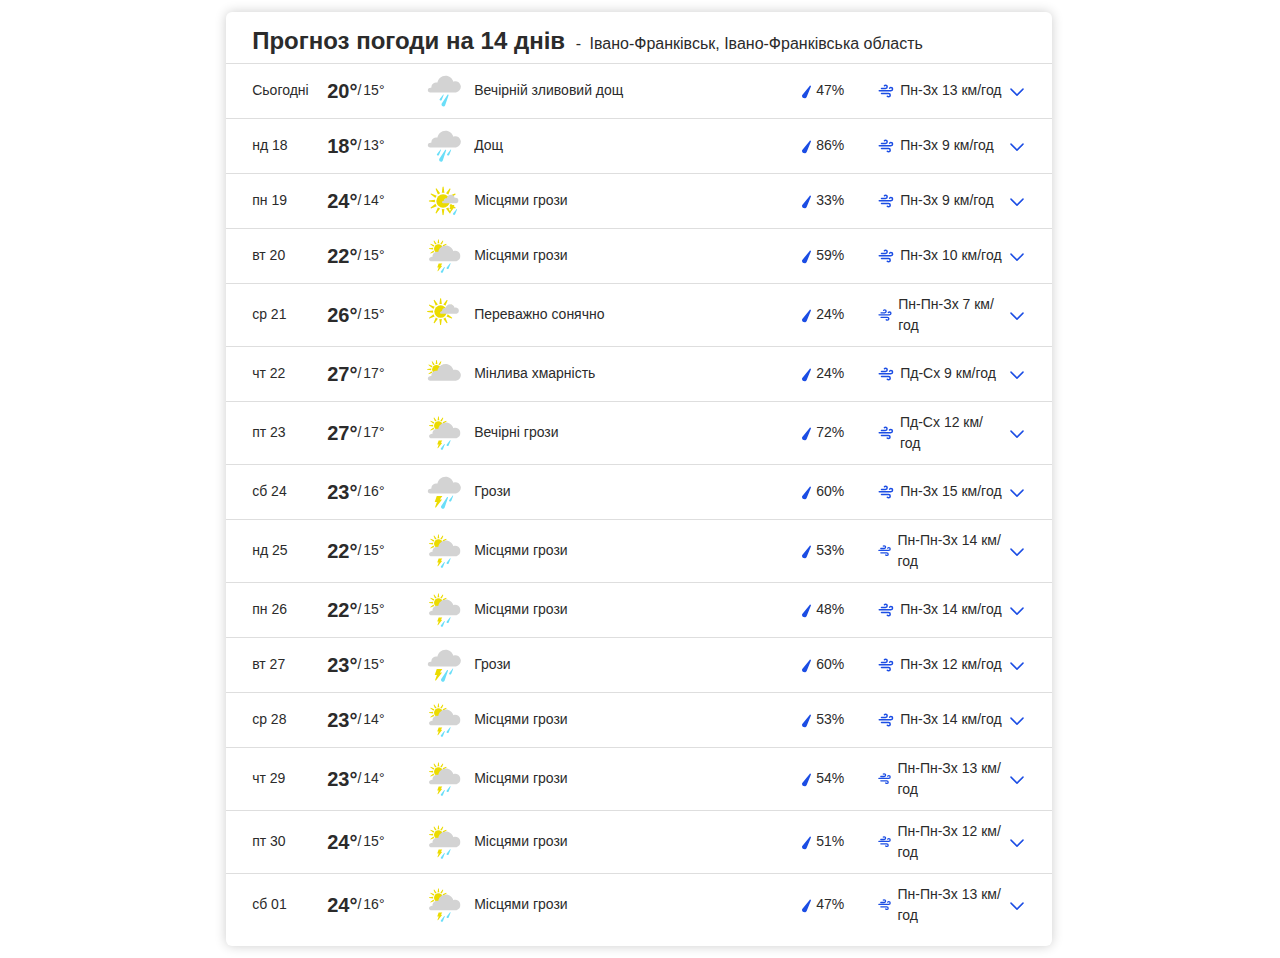
==== commit 86879be8: "Renewal2" ====
--- a/index.html
+++ b/index.html
@@ -3,8 +3,8 @@
 <html dir="ltr" lang="uk-UA"><head><meta http-equiv="Content-Type" content="text/html; charset=UTF-8">
       <link href="https://weather-ivano-frankivsk.netlify.app/Weather.png" rel="icon">
       <title data-react-helmet="true">Погода Івано-Франківськ</title>
-      <link rel="stylesheet" type="text/css" href="index_files/style.css">
-<body>
+      <link rel="stylesheet" type="text/css" href="./index_files/style.css">
+<style type="text/css" id="operaUserStyle"></style></head><body>
       <div class="appWrapper DaybreakLargeScreen LargeScreen lightTheme DaybreakLargeScreen--appWrapper--3kKUE gradients--cloudyFoggyDay--R2hTM gradients--cloudyFoggyDay-top--3dKG9" id="appWrapper">
             <main id="MainContent">
                   <div class="DaybreakLargeScreen--gridWrapper--3sleb">
@@ -23,8 +23,8 @@
                                                       </span></span>
                                                 </h1>
                                           <div class="DailyForecast--DisclosureList--nosQS">
-<details class="DaypartDetails--DayPartDetail--2XOOV Disclosure--themeList--1Dz21" id="detailIndex0" data-track-string="detailsExpand" data-testid="ExpandedDetailsCard" event="true"><summary class="Disclosure--Summary--3GiL4 DaypartDetails--Summary--3Fuya Disclosure--hideBorderOnSummaryOpen--3_ZkO"><div class="DaypartDetails--DetailSummaryContent--1-r0i Disclosure--SummaryDefault--2XBO9"><div data-testid="DetailsSummary" class="DetailsSummary--DetailsSummary--1DqhO DetailsSummary--fadeOnOpen--KnNyF"><h3 data-testid="daypartName" class="DetailsSummary--daypartName--kbngc">Сьогодні</h3><div data-testid="detailsTemperature" class="DetailsSummary--temperature--1kVVp"><span data-testid="TemperatureValue" class="DetailsSummary--highTempValue--3PjlX">23°</span><span data-testid="lowTempValue">/<span data-testid="TemperatureValue" class="DetailsSummary--lowTempValue--2tesQ">13°</span></span></div><div data-testid="wxIcon" class="DetailsSummary--condition--2JmHb"><svg aria-hidden="true" class="Icon--icon--2aW0V Icon--fullTheme--3Fc-5 DetailsSummary--wxIcon--1_A0F" set="weather" skycode="30" theme="full" name="" data-testid="Icon" viewBox="0 0 200 200"><title>Partly Cloudy</title><use xlink:href="#svg-symbol-sun" transform="matrix(.56 0 0 .56 0 16.8)" mask="url(#partly-cloudy-mask)"></use><use xlink:href="#svg-symbol-cloud" transform="translate(0 -10)"></use></svg><span class="DetailsSummary--extendedData--307Ax">Мінлива хмарність</span></div><div data-testid="Precip" class="DetailsSummary--precip--1a98O"><svg class="Icon--icon--2aW0V Icon--actionTheme--1kPn8 DetailsSummary--precipIcon--1Cgzh" set="heads-up" name="precip-rain-single" theme="action" data-testid="Icon" aria-label="Імовірність дощу" viewBox="0 -2 5 10"><title>Rain</title><path d="M4.7329.0217c-.1848-.059-.3855.0064-.4803.148L.2731 5.1191c-.0814.0922-.1501.1961-.196.3108-.2469.6009.1185 1.2697.8156 1.4943.6914.226 1.447-.0712 1.7-.6585L4.9662.4987l.0111-.0282c.073-.1807-.036-.379-.2444-.4488z"></path></svg><span data-testid="PercentageValue">10%</span></div><div data-testid="wind" class="DetailsSummary--wind--1tv7t DetailsSummary--extendedData--307Ax"><svg class="Icon--icon--2aW0V Icon--actionTheme--1kPn8 DetailsSummary--conditionsIcon--JfNEK" set="current-conditions" name="wind" theme="action" data-testid="Icon" aria-label="Вітер" viewBox="0 0 24 24"><title>Wind</title><path d="M6 8.67h5.354c1.457 0 2.234-1.158 2.234-2.222S12.687 4.4 11.354 4.4c-.564 0-1.023.208-1.366.488M3 11.67h15.54c1.457 0 2.235-1.158 2.235-2.222S19.873 7.4 18.54 7.4c-.747 0-1.311.365-1.663.78M6 15.4h9.389c1.457 0 2.234 1.159 2.234 2.223 0 1.064-.901 2.048-2.234 2.048a2.153 2.153 0 0 1-1.63-.742" stroke-width="2" stroke="currentColor" stroke-linecap="round" fill="none"></path></svg><span data-testid="Wind" class="Wind--windWrapper--3Ly7c undefined">Пд-Сх 11 км/год</span></div></div><svg set="ui" name="caret-down" class="Icon--icon--2aW0V Disclosure--SummaryIcon--m5hw-" theme="" data-testid="Icon" viewBox="0 0 24 24"><title>Arrow Down</title><path d="M12 16.086l7.293-7.293a1 1 0 1 1 1.414 1.414l-8 8a1 1 0 0 1-1.414 0l-8-8a1 1 0 1 1 1.414-1.414L12 16.086z"></path></svg></div></summary><div class="DaypartDetails--Content--2Yg3_ DaypartDetails--contentGrid--2_szQ"><div data-testid="DailyContent" class="DailyContent--DailyContent--1yRkH"><h3 class="DailyContent--daypartName--3emSU"><span class="DailyContent--daypartDate--3VGlz">ср 14</span> | День</h3><div data-testid="ConditionsSummary" class="DailyContent--ConditionSummary--2gdfo"><div><span data-testid="TemperatureValue" class="DailyContent--temp--1s3a7">23°</span></div><div data-testid="weatherIcon" class="DailyContent--Condition--1zRBJ"><svg class="Icon--icon--2aW0V Icon--fullTheme--3Fc-5 DailyContent--weatherIcon--Kh7Ru" set="weather" skycode="30" theme="full" name="" data-testid="Icon" aria-label="Мінлива хмарність" viewBox="0 0 200 200"><title>Partly Cloudy</title><use xlink:href="#svg-symbol-sun" transform="matrix(.56 0 0 .56 0 16.8)" mask="url(#partly-cloudy-mask)"></use><use xlink:href="#svg-symbol-cloud" transform="translate(0 -10)"></use></svg></div><div class="DailyContent--dataPoints--3wPp2"><div class="DailyContent--label--30_yg"><div class="DailyContent--precipIconBlock--3GSXG"><svg class="Icon--icon--2aW0V Icon--actionTheme--1kPn8 DailyContent--precipIcon--tsI9h rain" theme="action" set="heads-up" name="precip-rain-single" data-testid="Icon" aria-label="Імовірність дощу" viewBox="0 -2 5 10"><title>Rain</title><path d="M4.7329.0217c-.1848-.059-.3855.0064-.4803.148L.2731 5.1191c-.0814.0922-.1501.1961-.196.3108-.2469.6009.1185 1.2697.8156 1.4943.6914.226 1.447-.0712 1.7-.6585L4.9662.4987l.0111-.0282c.073-.1807-.036-.379-.2444-.4488z"></path></svg></div><span data-testid="PercentageValue" class="DailyContent--value--1Jers">10%</span></div><div class="DailyContent--label--30_yg"><svg arialabel="Вітер" class="Icon--icon--2aW0V Icon--actionTheme--1kPn8 DailyContent--windIcon--6t0bg" theme="action" set="current-conditions" name="wind" data-testid="Icon" viewBox="0 0 24 24"><title>Wind</title><path d="M6 8.67h5.354c1.457 0 2.234-1.158 2.234-2.222S12.687 4.4 11.354 4.4c-.564 0-1.023.208-1.366.488M3 11.67h15.54c1.457 0 2.235-1.158 2.235-2.222S19.873 7.4 18.54 7.4c-.747 0-1.311.365-1.663.78M6 15.4h9.389c1.457 0 2.234 1.159 2.234 2.223 0 1.064-.901 2.048-2.234 2.048a2.153 2.153 0 0 1-1.63-.742" stroke-width="2" stroke="currentColor" stroke-linecap="round" fill="none"></path></svg><span data-testid="Wind" class="Wind--windWrapper--3Ly7c DailyContent--value--1Jers">Пд-Сх <!-- -->11 км/год</span></div></div></div><p data-testid="wxPhrase" class="DailyContent--narrative--3Ti6_">Мінлива хмарність. Максимум 23градуси Цельсія. Вітер Пд-Сх від 10 до 15 км/год.</p></div><div data-cq-observe="true" data-cq-breakpoints="{}" class="DaypartDetails--DetailsTable--1zK4r DaypartDetails--col1--2TSAK DetailsTable--twoColumn--1p6yA"><ul data-testid="DetailsTable" class="DetailsTable--DetailsTable--3Bt2T"><li data-testid="HumiditySection" class="DetailsTable--listItem--Z-5Vi"><svg class="Icon--icon--2aW0V Icon--actionTheme--1kPn8 DetailsTable--icon--24dnM" theme="action" set="current-conditions" name="humidity" data-testid="Icon" viewBox="0 0 24 24"><title>Humidity</title><path fill-rule="evenodd" d="M11.743 17.912a4.182 4.182 0 0 1-2.928-1.182 3.972 3.972 0 0 1-.614-4.962.743.743 0 0 1 .646-.349c.234 0 .476.095.66.275l4.467 4.355c.385.376.39.998-.076 1.275a4.216 4.216 0 0 1-2.155.588M11.855 4c.316 0 .61.14.828.395.171.2.36.416.562.647 1.857 2.126 4.965 5.684 4.965 8.73 0 3.416-2.85 6.195-6.353 6.195-3.505 0-6.357-2.78-6.357-6.195 0-3.082 2.921-6.406 4.854-8.605.242-.275.47-.535.673-.772A1.08 1.08 0 0 1 11.855 4"></path></svg><div class="DetailsTable--field--CPpc_"><span data-testid="HumidityTitle" class="DetailsTable--label--1qspW">Вологість</span><span data-testid="PercentageValue" class="DetailsTable--value--2YD0-">67%</span></div></li><li data-testid="uvIndexSection" class="DetailsTable--listItem--Z-5Vi"><svg class="Icon--icon--2aW0V Icon--actionTheme--1kPn8 DetailsTable--icon--24dnM" theme="action" set="current-conditions" name="uv" data-testid="Icon" viewBox="0 0 24 24"><title>UV Level</title><path d="M7.4 5.598a.784.784 0 0 1 .25-.92c.335-.256.824-.197 1.02.062.066.063.066.063.08.085l2.406 3.152-.626.238a3.983 3.983 0 0 0-1.097.633l-.522.424L7.4 5.598zm4.539 2.358c-.21 0-.418.017-.625.05l-.664.106.09-.666.438-3.266c.013-.072.013-.072.012-.057a.783.783 0 0 1 .666-.616.78.78 0 0 1 .872.639l.006.038.507 3.933-.662-.108a3.957 3.957 0 0 0-.64-.053zm-7.781 3.19l.026-.004 3.934-.507-.108.662a3.98 3.98 0 0 0-.003 1.266l.105.664-.665-.09-3.265-.439a.784.784 0 0 1-.676-.679c-.054-.42.238-.809.63-.869l.022-.004zm11.504-.617a3.98 3.98 0 0 0-.632-1.097l-.425-.522.623-.256 3.056-1.256a.787.787 0 0 1 .916.253c.256.337.199.817-.104 1.063l-.045.037-3.151 2.405-.238-.627zm-1.205-1.672a3.984 3.984 0 0 0-1.095-.637l-.626-.24.41-.532 2.008-2.602c.059-.07.059-.07.046-.052a.78.78 0 0 1 1.306.227c.076.185.079.39.02.54l-.021.06-1.528 3.662-.52-.426zM4.595 7.793c.162-.387.611-.58.971-.441.017.004.017.004.055.02L9.283 8.9l-.425.52a3.985 3.985 0 0 0-.636 1.094l-.24.627-3.144-2.425a.784.784 0 0 1-.243-.924zm14.443 7.367c.054.045.054.045.044.04a.784.784 0 0 1 .199.884c-.163.386-.61.58-.964.443-.024-.006-.024-.006-.062-.022l-3.662-1.529.426-.52a3.98 3.98 0 0 0 .636-1.094l.241-.626 3.142 2.424zm1.332-3.303c.053.422-.239.809-.63.87l-.035.006-3.945.508.108-.662a3.999 3.999 0 0 0 .003-1.266l-.105-.663.665.09 3.272.44c.068.012.068.012.052.01a.784.784 0 0 1 .615.667zm-3.894 6.421c.024.068.024.068.017.053a.786.786 0 0 1-.27.87c-.332.25-.816.194-1.047-.091-.022-.023-.022-.023-.05-.058l-2.406-3.154.626-.237a3.977 3.977 0 0 0 1.097-.632l.523-.425 1.51 3.674zm-8.26-4.932c.151.397.365.767.633 1.097l.424.522-.622.256-3.054 1.255a.787.787 0 0 1-.92-.25.781.781 0 0 1-.154-.58c.027-.199.127-.379.227-.452.045-.046.045-.046.075-.069l3.153-2.406.238.627zm3.723 2.572c.209 0 .417-.016.625-.049l.662-.103-.089.664-.438 3.26-.012.062a.785.785 0 0 1-.666.618c-.048.005-.048.005-.101.006-.386 0-.714-.28-.764-.612-.01-.043-.01-.043-.014-.072l-.507-3.934.662.108c.213.035.427.052.642.052zM7.366 18.27l.006-.015L8.9 14.592l.52.426a3.99 3.99 0 0 0 1.094.636l.626.241-.41.531-2.012 2.609-.04.046a.788.788 0 0 1-.886.2.787.787 0 0 1-.428-1.011z"></path><path d="M11.911 14.322a2.411 2.411 0 1 0 0-4.822 2.411 2.411 0 0 0 0 4.822zm0 2a4.411 4.411 0 1 1 0-8.822 4.411 4.411 0 0 1 0 8.822z"></path></svg><div class="DetailsTable--field--CPpc_"><span data-testid="uvIndexTitle" class="DetailsTable--label--1qspW">УФ-індекс</span><span data-testid="UVIndexValue" class="DetailsTable--value--2YD0-">7 з 10</span></div></li><li data-testid="SunriseSection" class="DetailsTable--listItem--Z-5Vi"><svg class="Icon--icon--2aW0V Icon--actionTheme--1kPn8 DetailsTable--icon--24dnM" theme="action" set="current-conditions" name="sunrise-sun" data-testid="Icon" viewBox="0 0 24 24"><title>Sun Rise</title><path d="M12.003 16.125v-2.21m-5.602 2.129l1.69 1.441m9.237-1.489l-1.4 1.63" stroke="currentColor" stroke-width="2" stroke-linecap="round"></path><path d="M4.05 20.938h2.48m11.27 0h2.481" stroke="currentColor" stroke-width="2" stroke-linecap="round" stroke-linejoin="round"></path><path d="M12 9.938V4.426M8.563 6.5L12 3.062M15.438 6.5L12 3.062" stroke="currentColor" stroke-linecap="round" stroke-width="2"></path><path d="M12.02 21.605h3.059c.421 0 .543-.229.543-.455 0-1.735-1.613-3.142-3.602-3.142-1.99 0-3.603 1.407-3.603 3.142 0 .266.1.455.529.455h3.074z"></path></svg><div class="DetailsTable--field--CPpc_"><span data-testid="SunriseTitle" class="DetailsTable--label--1qspW">Схід сонця</span><span data-testid="SunriseTime" class="DetailsTable--value--2YD0-">5:16</span></div></li><li data-testid="SunsetSection" class="DetailsTable--listItem--Z-5Vi"><svg class="Icon--icon--2aW0V Icon--actionTheme--1kPn8 DetailsTable--icon--24dnM" theme="action" set="current-conditions" name="sunset-sun" data-testid="Icon" viewBox="0 0 24 24"><title>Sunset</title><path d="M12.003 15.781v-2.21M6.401 15.7l1.69 1.442m9.237-1.49l-1.4 1.63" stroke="currentColor" stroke-width="2" stroke-linecap="round"></path><path d="M4.05 20.594h2.48m11.27 0h2.481" stroke="currentColor" stroke-width="2" stroke-linecap="round" stroke-linejoin="round"></path><path d="M12 3.063v5.51M8.563 6.5L12 9.938M15.438 6.5L12 9.938" stroke="currentColor" stroke-linecap="round" stroke-width="2"></path><path d="M12.02 21.261h3.059c.421 0 .543-.229.543-.455 0-1.735-1.613-3.142-3.602-3.142-1.99 0-3.603 1.407-3.603 3.142 0 .266.1.455.529.455h3.074z"></path></svg><div class="DetailsTable--field--CPpc_"><span data-testid="SunsetTitle" class="DetailsTable--label--1qspW">Захід сонця</span><span data-testid="SunsetTime" class="DetailsTable--value--2YD0-">21:25</span></div></li></ul></div><div data-testid="DailyContent" class="DailyContent--DailyContent--1yRkH"><h3 class="DailyContent--daypartName--3emSU"><span class="DailyContent--daypartDate--3VGlz">ср 14</span> | Ніч</h3><div data-testid="ConditionsSummary" class="DailyContent--ConditionSummary--2gdfo"><div><span data-testid="TemperatureValue" class="DailyContent--temp--1s3a7">13°</span></div><div data-testid="weatherIcon" class="DailyContent--Condition--1zRBJ"><svg class="Icon--icon--2aW0V Icon--fullTheme--3Fc-5 DailyContent--weatherIcon--Kh7Ru" set="weather" skycode="45" theme="full" name="" data-testid="Icon" aria-label="Очікуються зливові дощі" viewBox="0 0 200 200"><title>Scattered Showers Night</title><use xlink:href="#svg-symbol-drop" transform="matrix(1.7 0 0 2 -13 -120)"></use><use xlink:href="#svg-symbol-drop" transform="translate(16)"></use><use xlink:href="#svg-symbol-cloud" transform="matrix(.96 0 0 .96 3 -33)" stroke-width="5.7" mask="url(#scattered-showers-night-mask)"></use><use xlink:href="#svg-symbol-moon" stroke-width="6" stroke-linejoin="round" transform="matrix(.87 0 0 .87 8.7 11.31)"></use></svg></div><div class="DailyContent--dataPoints--3wPp2"><div class="DailyContent--label--30_yg"><div class="DailyContent--precipIconBlock--3GSXG"><svg class="Icon--icon--2aW0V Icon--actionTheme--1kPn8 DailyContent--precipIcon--tsI9h rain" theme="action" set="heads-up" name="precip-rain-single" data-testid="Icon" aria-label="Імовірність дощу" viewBox="0 -2 5 10"><title>Rain</title><path d="M4.7329.0217c-.1848-.059-.3855.0064-.4803.148L.2731 5.1191c-.0814.0922-.1501.1961-.196.3108-.2469.6009.1185 1.2697.8156 1.4943.6914.226 1.447-.0712 1.7-.6585L4.9662.4987l.0111-.0282c.073-.1807-.036-.379-.2444-.4488z"></path></svg></div><span data-testid="PercentageValue" class="DailyContent--value--1Jers">30%</span></div><div class="DailyContent--label--30_yg"><svg arialabel="Вітер" class="Icon--icon--2aW0V Icon--actionTheme--1kPn8 DailyContent--windIcon--6t0bg" theme="action" set="current-conditions" name="wind" data-testid="Icon" viewBox="0 0 24 24"><title>Wind</title><path d="M6 8.67h5.354c1.457 0 2.234-1.158 2.234-2.222S12.687 4.4 11.354 4.4c-.564 0-1.023.208-1.366.488M3 11.67h15.54c1.457 0 2.235-1.158 2.235-2.222S19.873 7.4 18.54 7.4c-.747 0-1.311.365-1.663.78M6 15.4h9.389c1.457 0 2.234 1.159 2.234 2.223 0 1.064-.901 2.048-2.234 2.048a2.153 2.153 0 0 1-1.63-.742" stroke-width="2" stroke="currentColor" stroke-linecap="round" fill="none"></path></svg><span data-testid="Wind" class="Wind--windWrapper--3Ly7c DailyContent--value--1Jers">Пд-Зх <!-- -->8 км/год</span></div></div></div><p data-testid="wxPhrase" class="DailyContent--narrative--3Ti6_">Пізно ввечері зливові дощі. Мінімум 13градуси Цельсія. Вітер Пд-Зх і змінний. Ймовірність дощу 30%.</p></div><div data-cq-observe="true" data-cq-breakpoints="{}" class="DaypartDetails--DetailsTable--1zK4r DaypartDetails--col2--3WBrx DetailsTable--twoColumn--1p6yA"><ul data-testid="DetailsTable" class="DetailsTable--DetailsTable--3Bt2T"><li data-testid="HumiditySection" class="DetailsTable--listItem--Z-5Vi"><svg class="Icon--icon--2aW0V Icon--actionTheme--1kPn8 DetailsTable--icon--24dnM" theme="action" set="current-conditions" name="humidity" data-testid="Icon" viewBox="0 0 24 24"><title>Humidity</title><path fill-rule="evenodd" d="M11.743 17.912a4.182 4.182 0 0 1-2.928-1.182 3.972 3.972 0 0 1-.614-4.962.743.743 0 0 1 .646-.349c.234 0 .476.095.66.275l4.467 4.355c.385.376.39.998-.076 1.275a4.216 4.216 0 0 1-2.155.588M11.855 4c.316 0 .61.14.828.395.171.2.36.416.562.647 1.857 2.126 4.965 5.684 4.965 8.73 0 3.416-2.85 6.195-6.353 6.195-3.505 0-6.357-2.78-6.357-6.195 0-3.082 2.921-6.406 4.854-8.605.242-.275.47-.535.673-.772A1.08 1.08 0 0 1 11.855 4"></path></svg><div class="DetailsTable--field--CPpc_"><span data-testid="HumidityTitle" class="DetailsTable--label--1qspW">Вологість</span><span data-testid="PercentageValue" class="DetailsTable--value--2YD0-">85%</span></div></li><li data-testid="uvIndexSection" class="DetailsTable--listItem--Z-5Vi"><svg class="Icon--icon--2aW0V Icon--actionTheme--1kPn8 DetailsTable--icon--24dnM" theme="action" set="current-conditions" name="uv" data-testid="Icon" viewBox="0 0 24 24"><title>UV Level</title><path d="M7.4 5.598a.784.784 0 0 1 .25-.92c.335-.256.824-.197 1.02.062.066.063.066.063.08.085l2.406 3.152-.626.238a3.983 3.983 0 0 0-1.097.633l-.522.424L7.4 5.598zm4.539 2.358c-.21 0-.418.017-.625.05l-.664.106.09-.666.438-3.266c.013-.072.013-.072.012-.057a.783.783 0 0 1 .666-.616.78.78 0 0 1 .872.639l.006.038.507 3.933-.662-.108a3.957 3.957 0 0 0-.64-.053zm-7.781 3.19l.026-.004 3.934-.507-.108.662a3.98 3.98 0 0 0-.003 1.266l.105.664-.665-.09-3.265-.439a.784.784 0 0 1-.676-.679c-.054-.42.238-.809.63-.869l.022-.004zm11.504-.617a3.98 3.98 0 0 0-.632-1.097l-.425-.522.623-.256 3.056-1.256a.787.787 0 0 1 .916.253c.256.337.199.817-.104 1.063l-.045.037-3.151 2.405-.238-.627zm-1.205-1.672a3.984 3.984 0 0 0-1.095-.637l-.626-.24.41-.532 2.008-2.602c.059-.07.059-.07.046-.052a.78.78 0 0 1 1.306.227c.076.185.079.39.02.54l-.021.06-1.528 3.662-.52-.426zM4.595 7.793c.162-.387.611-.58.971-.441.017.004.017.004.055.02L9.283 8.9l-.425.52a3.985 3.985 0 0 0-.636 1.094l-.24.627-3.144-2.425a.784.784 0 0 1-.243-.924zm14.443 7.367c.054.045.054.045.044.04a.784.784 0 0 1 .199.884c-.163.386-.61.58-.964.443-.024-.006-.024-.006-.062-.022l-3.662-1.529.426-.52a3.98 3.98 0 0 0 .636-1.094l.241-.626 3.142 2.424zm1.332-3.303c.053.422-.239.809-.63.87l-.035.006-3.945.508.108-.662a3.999 3.999 0 0 0 .003-1.266l-.105-.663.665.09 3.272.44c.068.012.068.012.052.01a.784.784 0 0 1 .615.667zm-3.894 6.421c.024.068.024.068.017.053a.786.786 0 0 1-.27.87c-.332.25-.816.194-1.047-.091-.022-.023-.022-.023-.05-.058l-2.406-3.154.626-.237a3.977 3.977 0 0 0 1.097-.632l.523-.425 1.51 3.674zm-8.26-4.932c.151.397.365.767.633 1.097l.424.522-.622.256-3.054 1.255a.787.787 0 0 1-.92-.25.781.781 0 0 1-.154-.58c.027-.199.127-.379.227-.452.045-.046.045-.046.075-.069l3.153-2.406.238.627zm3.723 2.572c.209 0 .417-.016.625-.049l.662-.103-.089.664-.438 3.26-.012.062a.785.785 0 0 1-.666.618c-.048.005-.048.005-.101.006-.386 0-.714-.28-.764-.612-.01-.043-.01-.043-.014-.072l-.507-3.934.662.108c.213.035.427.052.642.052zM7.366 18.27l.006-.015L8.9 14.592l.52.426a3.99 3.99 0 0 0 1.094.636l.626.241-.41.531-2.012 2.609-.04.046a.788.788 0 0 1-.886.2.787.787 0 0 1-.428-1.011z"></path><path d="M11.911 14.322a2.411 2.411 0 1 0 0-4.822 2.411 2.411 0 0 0 0 4.822zm0 2a4.411 4.411 0 1 1 0-8.822 4.411 4.411 0 0 1 0 8.822z"></path></svg><div class="DetailsTable--field--CPpc_"><span data-testid="uvIndexTitle" class="DetailsTable--label--1qspW">УФ-індекс</span><span data-testid="UVIndexValue" class="DetailsTable--value--2YD0-">0 з 10</span></div></li><li data-testid="MoonriseSection" class="DetailsTable--listItem--Z-5Vi"><svg class="Icon--icon--2aW0V Icon--actionTheme--1kPn8 DetailsTable--icon--24dnM" theme="action" set="current-conditions" name="moonrise" data-testid="Icon" viewBox="0 0 24 24"><title>Moon Rise</title><path d="M12 17.186c3.59 0 6.5 2.542 6.5 5.678 0 .409-.22.822-.98.822H6.454c-.773 0-.955-.342-.955-.822 0-3.136 2.91-5.678 6.5-5.678zM12.062.202c.291.014.578.133.8.355l4.19 4.19a1.219 1.219 0 11-1.724 1.723l-2.11-2.11v5.438a1.219 1.219 0 01-2.43.124l-.007-.124V4.36L8.672 6.47a1.219 1.219 0 01-1.624.089l-.1-.089a1.219 1.219 0 01-.088-1.625l.089-.099 4.19-4.189c.221-.222.508-.34.799-.355h.124z"></path></svg><div class="DetailsTable--field--CPpc_"><span data-testid="MoonriseTitle" class="DetailsTable--label--1qspW">Схід Місяця</span><span data-testid="MoonriseTime" class="DetailsTable--value--2YD0-">2:58</span><div class="DetailsTable--moonPhraseWrapper--uNpjj"><svg set="astro" class="Icon--icon--2aW0V Icon--fullTheme--3Fc-5 DetailsTable--moonIcon--6c7bX" name="phase-26" theme="full" data-testid="Icon" width="1024" height="1024" viewBox="0 0 1024 1024"><title>Moon Phase - Day 26</title><path d="M515.73 57.54q-189.137 0-324.462 135.326T55.942 518.394t135.326 325.528T515.73 979.248q-132.662 0-226.697-135.326t-94.036-325.528 94.036-325.528T515.73 57.54zm1.065 956.87q-205.12 0-350.835-145.715T20.245 518.393 165.96 167.825 516.795 21.844q204.587 0 350.302 145.981t145.715 350.568-145.715 350.302-350.302 145.715z"></path></svg><span data-testid="moonPhase" class="DetailsTable--moonPhrase--2rv06">Спадаючий півмісяць</span></div></div></li><li data-testid="MoonsetSection" class="DetailsTable--listItem--Z-5Vi"><svg class="Icon--icon--2aW0V Icon--actionTheme--1kPn8 DetailsTable--icon--24dnM" theme="action" set="current-conditions" name="moonset" data-testid="Icon" viewBox="0 0 24 24"><title>Moon Set</title><path d="M12 17.186c3.59 0 6.5 2.542 6.5 5.678 0 .409-.22.822-.98.822H6.454c-.773 0-.955-.342-.955-.822 0-3.136 2.91-5.678 6.5-5.678zM12 .2c.631 0 1.15.48 1.212 1.094l.007.125-.001 5.436 2.11-2.109a1.219 1.219 0 011.624-.088l.1.088c.443.445.473 1.146.088 1.625l-.089.099-4.19 4.19c-.19.19-.427.304-.674.342l-.125.013h-.124a1.214 1.214 0 01-.8-.356L6.948 6.47a1.219 1.219 0 111.724-1.724l2.109 2.109V1.419C10.781.746 11.327.2 12 .2z"></path></svg><div class="DetailsTable--field--CPpc_"><span data-testid="MoonsetTitle" class="DetailsTable--label--1qspW">Захід Місяця</span><span data-testid="MoonsetTime" class="DetailsTable--value--2YD0-">17:38</span></div></li></ul></div></div></details><details class="DaypartDetails--DayPartDetail--2XOOV Disclosure--themeList--1Dz21" id="detailIndex1" data-track-string="detailsExpand" data-testid="ExpandedDetailsCard" event="true"><summary class="Disclosure--Summary--3GiL4 DaypartDetails--Summary--3Fuya Disclosure--hideBorderOnSummaryOpen--3_ZkO"><div class="DaypartDetails--DetailSummaryContent--1-r0i Disclosure--SummaryDefault--2XBO9"><div data-testid="DetailsSummary" class="DetailsSummary--DetailsSummary--1DqhO DetailsSummary--fadeOnOpen--KnNyF"><h3 data-testid="daypartName" class="DetailsSummary--daypartName--kbngc">чт 15</h3><div data-testid="detailsTemperature" class="DetailsSummary--temperature--1kVVp"><span data-testid="TemperatureValue" class="DetailsSummary--highTempValue--3PjlX">24°</span><span data-testid="lowTempValue">/<span data-testid="TemperatureValue" class="DetailsSummary--lowTempValue--2tesQ">16°</span></span></div><div data-testid="wxIcon" class="DetailsSummary--condition--2JmHb"><svg aria-hidden="true" class="Icon--icon--2aW0V Icon--fullTheme--3Fc-5 DetailsSummary--wxIcon--1_A0F" set="weather" skycode="28" theme="full" name="" data-testid="Icon" viewBox="0 0 200 200"><title>Mostly Cloudy</title><use xlink:href="#svg-symbol-sun" transform="matrix(.56 0 0 .56 0 34)" mask="url(#mostly-cloudy-mask)"></use><use xlink:href="#svg-symbol-cloud-junior" transform="matrix(1 0 0 1 2 62)"></use><use xlink:href="#svg-symbol-cloud" transform="matrix(.9 0 0 .9 0 34)"></use></svg><span class="DetailsSummary--extendedData--307Ax">Значна хмарність</span></div><div data-testid="Precip" class="DetailsSummary--precip--1a98O"><svg class="Icon--icon--2aW0V Icon--actionTheme--1kPn8 DetailsSummary--precipIcon--1Cgzh" set="heads-up" name="precip-rain-single" theme="action" data-testid="Icon" aria-label="Імовірність дощу" viewBox="0 -2 5 10"><title>Rain</title><path d="M4.7329.0217c-.1848-.059-.3855.0064-.4803.148L.2731 5.1191c-.0814.0922-.1501.1961-.196.3108-.2469.6009.1185 1.2697.8156 1.4943.6914.226 1.447-.0712 1.7-.6585L4.9662.4987l.0111-.0282c.073-.1807-.036-.379-.2444-.4488z"></path></svg><span data-testid="PercentageValue">22%</span></div><div data-testid="wind" class="DetailsSummary--wind--1tv7t DetailsSummary--extendedData--307Ax"><svg class="Icon--icon--2aW0V Icon--actionTheme--1kPn8 DetailsSummary--conditionsIcon--JfNEK" set="current-conditions" name="wind" theme="action" data-testid="Icon" aria-label="Вітер" viewBox="0 0 24 24"><title>Wind</title><path d="M6 8.67h5.354c1.457 0 2.234-1.158 2.234-2.222S12.687 4.4 11.354 4.4c-.564 0-1.023.208-1.366.488M3 11.67h15.54c1.457 0 2.235-1.158 2.235-2.222S19.873 7.4 18.54 7.4c-.747 0-1.311.365-1.663.78M6 15.4h9.389c1.457 0 2.234 1.159 2.234 2.223 0 1.064-.901 2.048-2.234 2.048a2.153 2.153 0 0 1-1.63-.742" stroke-width="2" stroke="currentColor" stroke-linecap="round" fill="none"></path></svg><span data-testid="Wind" class="Wind--windWrapper--3Ly7c undefined">Пн-Пн-Зх <!-- -->7 км/год</span></div></div><svg set="ui" name="caret-down" class="Icon--icon--2aW0V Disclosure--SummaryIcon--m5hw-" theme="" data-testid="Icon" viewBox="0 0 24 24"><title>Arrow Down</title><path d="M12 16.086l7.293-7.293a1 1 0 1 1 1.414 1.414l-8 8a1 1 0 0 1-1.414 0l-8-8a1 1 0 1 1 1.414-1.414L12 16.086z"></path></svg></div></summary><div class="DaypartDetails--Content--2Yg3_ DaypartDetails--contentGrid--2_szQ"><div data-testid="DailyContent" class="DailyContent--DailyContent--1yRkH"><h3 class="DailyContent--daypartName--3emSU"><span class="DailyContent--daypartDate--3VGlz">чт 15</span> | День</h3><div data-testid="ConditionsSummary" class="DailyContent--ConditionSummary--2gdfo"><div><span data-testid="TemperatureValue" class="DailyContent--temp--1s3a7">24°</span></div><div data-testid="weatherIcon" class="DailyContent--Condition--1zRBJ"><svg class="Icon--icon--2aW0V Icon--fullTheme--3Fc-5 DailyContent--weatherIcon--Kh7Ru" set="weather" skycode="28" theme="full" name="" data-testid="Icon" aria-label="Значна хмарність" viewBox="0 0 200 200"><title>Mostly Cloudy</title><use xlink:href="#svg-symbol-sun" transform="matrix(.56 0 0 .56 0 34)" mask="url(#mostly-cloudy-mask)"></use><use xlink:href="#svg-symbol-cloud-junior" transform="matrix(1 0 0 1 2 62)"></use><use xlink:href="#svg-symbol-cloud" transform="matrix(.9 0 0 .9 0 34)"></use></svg></div><div class="DailyContent--dataPoints--3wPp2"><div class="DailyContent--label--30_yg"><div class="DailyContent--precipIconBlock--3GSXG"><svg class="Icon--icon--2aW0V Icon--actionTheme--1kPn8 DailyContent--precipIcon--tsI9h rain" theme="action" set="heads-up" name="precip-rain-single" data-testid="Icon" aria-label="Імовірність дощу" viewBox="0 -2 5 10"><title>Rain</title><path d="M4.7329.0217c-.1848-.059-.3855.0064-.4803.148L.2731 5.1191c-.0814.0922-.1501.1961-.196.3108-.2469.6009.1185 1.2697.8156 1.4943.6914.226 1.447-.0712 1.7-.6585L4.9662.4987l.0111-.0282c.073-.1807-.036-.379-.2444-.4488z"></path></svg></div><span data-testid="PercentageValue" class="DailyContent--value--1Jers">22%</span></div><div class="DailyContent--label--30_yg"><svg arialabel="Вітер" class="Icon--icon--2aW0V Icon--actionTheme--1kPn8 DailyContent--windIcon--6t0bg" theme="action" set="current-conditions" name="wind" data-testid="Icon" viewBox="0 0 24 24"><title>Wind</title><path d="M6 8.67h5.354c1.457 0 2.234-1.158 2.234-2.222S12.687 4.4 11.354 4.4c-.564 0-1.023.208-1.366.488M3 11.67h15.54c1.457 0 2.235-1.158 2.235-2.222S19.873 7.4 18.54 7.4c-.747 0-1.311.365-1.663.78M6 15.4h9.389c1.457 0 2.234 1.159 2.234 2.223 0 1.064-.901 2.048-2.234 2.048a2.153 2.153 0 0 1-1.63-.742" stroke-width="2" stroke="currentColor" stroke-linecap="round" fill="none"></path></svg><span data-testid="Wind" class="Wind--windWrapper--3Ly7c DailyContent--value--1Jers">Пн-Пн-Зх <!-- -->7 км/год</span></div></div></div><p data-testid="wxPhrase" class="DailyContent--narrative--3Ti6_">Значна хмарність. Максимум 24градуси Цельсія. Вітер Пн-Пн-Зх і змінний.</p></div><div data-cq-observe="true" data-cq-breakpoints="{}" class="DaypartDetails--DetailsTable--1zK4r DaypartDetails--col1--2TSAK DetailsTable--twoColumn--1p6yA"><ul data-testid="DetailsTable" class="DetailsTable--DetailsTable--3Bt2T"><li data-testid="HumiditySection" class="DetailsTable--listItem--Z-5Vi"><svg class="Icon--icon--2aW0V Icon--actionTheme--1kPn8 DetailsTable--icon--24dnM" theme="action" set="current-conditions" name="humidity" data-testid="Icon" viewBox="0 0 24 24"><title>Humidity</title><path fill-rule="evenodd" d="M11.743 17.912a4.182 4.182 0 0 1-2.928-1.182 3.972 3.972 0 0 1-.614-4.962.743.743 0 0 1 .646-.349c.234 0 .476.095.66.275l4.467 4.355c.385.376.39.998-.076 1.275a4.216 4.216 0 0 1-2.155.588M11.855 4c.316 0 .61.14.828.395.171.2.36.416.562.647 1.857 2.126 4.965 5.684 4.965 8.73 0 3.416-2.85 6.195-6.353 6.195-3.505 0-6.357-2.78-6.357-6.195 0-3.082 2.921-6.406 4.854-8.605.242-.275.47-.535.673-.772A1.08 1.08 0 0 1 11.855 4"></path></svg><div class="DetailsTable--field--CPpc_"><span data-testid="HumidityTitle" class="DetailsTable--label--1qspW">Вологість</span><span data-testid="PercentageValue" class="DetailsTable--value--2YD0-">73%</span></div></li><li data-testid="uvIndexSection" class="DetailsTable--listItem--Z-5Vi"><svg class="Icon--icon--2aW0V Icon--actionTheme--1kPn8 DetailsTable--icon--24dnM" theme="action" set="current-conditions" name="uv" data-testid="Icon" viewBox="0 0 24 24"><title>UV Level</title><path d="M7.4 5.598a.784.784 0 0 1 .25-.92c.335-.256.824-.197 1.02.062.066.063.066.063.08.085l2.406 3.152-.626.238a3.983 3.983 0 0 0-1.097.633l-.522.424L7.4 5.598zm4.539 2.358c-.21 0-.418.017-.625.05l-.664.106.09-.666.438-3.266c.013-.072.013-.072.012-.057a.783.783 0 0 1 .666-.616.78.78 0 0 1 .872.639l.006.038.507 3.933-.662-.108a3.957 3.957 0 0 0-.64-.053zm-7.781 3.19l.026-.004 3.934-.507-.108.662a3.98 3.98 0 0 0-.003 1.266l.105.664-.665-.09-3.265-.439a.784.784 0 0 1-.676-.679c-.054-.42.238-.809.63-.869l.022-.004zm11.504-.617a3.98 3.98 0 0 0-.632-1.097l-.425-.522.623-.256 3.056-1.256a.787.787 0 0 1 .916.253c.256.337.199.817-.104 1.063l-.045.037-3.151 2.405-.238-.627zm-1.205-1.672a3.984 3.984 0 0 0-1.095-.637l-.626-.24.41-.532 2.008-2.602c.059-.07.059-.07.046-.052a.78.78 0 0 1 1.306.227c.076.185.079.39.02.54l-.021.06-1.528 3.662-.52-.426zM4.595 7.793c.162-.387.611-.58.971-.441.017.004.017.004.055.02L9.283 8.9l-.425.52a3.985 3.985 0 0 0-.636 1.094l-.24.627-3.144-2.425a.784.784 0 0 1-.243-.924zm14.443 7.367c.054.045.054.045.044.04a.784.784 0 0 1 .199.884c-.163.386-.61.58-.964.443-.024-.006-.024-.006-.062-.022l-3.662-1.529.426-.52a3.98 3.98 0 0 0 .636-1.094l.241-.626 3.142 2.424zm1.332-3.303c.053.422-.239.809-.63.87l-.035.006-3.945.508.108-.662a3.999 3.999 0 0 0 .003-1.266l-.105-.663.665.09 3.272.44c.068.012.068.012.052.01a.784.784 0 0 1 .615.667zm-3.894 6.421c.024.068.024.068.017.053a.786.786 0 0 1-.27.87c-.332.25-.816.194-1.047-.091-.022-.023-.022-.023-.05-.058l-2.406-3.154.626-.237a3.977 3.977 0 0 0 1.097-.632l.523-.425 1.51 3.674zm-8.26-4.932c.151.397.365.767.633 1.097l.424.522-.622.256-3.054 1.255a.787.787 0 0 1-.92-.25.781.781 0 0 1-.154-.58c.027-.199.127-.379.227-.452.045-.046.045-.046.075-.069l3.153-2.406.238.627zm3.723 2.572c.209 0 .417-.016.625-.049l.662-.103-.089.664-.438 3.26-.012.062a.785.785 0 0 1-.666.618c-.048.005-.048.005-.101.006-.386 0-.714-.28-.764-.612-.01-.043-.01-.043-.014-.072l-.507-3.934.662.108c.213.035.427.052.642.052zM7.366 18.27l.006-.015L8.9 14.592l.52.426a3.99 3.99 0 0 0 1.094.636l.626.241-.41.531-2.012 2.609-.04.046a.788.788 0 0 1-.886.2.787.787 0 0 1-.428-1.011z"></path><path d="M11.911 14.322a2.411 2.411 0 1 0 0-4.822 2.411 2.411 0 0 0 0 4.822zm0 2a4.411 4.411 0 1 1 0-8.822 4.411 4.411 0 0 1 0 8.822z"></path></svg><div class="DetailsTable--field--CPpc_"><span data-testid="uvIndexTitle" class="DetailsTable--label--1qspW">УФ-індекс</span><span data-testid="UVIndexValue" class="DetailsTable--value--2YD0-">5 з 10</span></div></li><li data-testid="SunriseSection" class="DetailsTable--listItem--Z-5Vi"><svg class="Icon--icon--2aW0V Icon--actionTheme--1kPn8 DetailsTable--icon--24dnM" theme="action" set="current-conditions" name="sunrise-sun" data-testid="Icon" viewBox="0 0 24 24"><title>Sun Rise</title><path d="M12.003 16.125v-2.21m-5.602 2.129l1.69 1.441m9.237-1.489l-1.4 1.63" stroke="currentColor" stroke-width="2" stroke-linecap="round"></path><path d="M4.05 20.938h2.48m11.27 0h2.481" stroke="currentColor" stroke-width="2" stroke-linecap="round" stroke-linejoin="round"></path><path d="M12 9.938V4.426M8.563 6.5L12 3.062M15.438 6.5L12 3.062" stroke="currentColor" stroke-linecap="round" stroke-width="2"></path><path d="M12.02 21.605h3.059c.421 0 .543-.229.543-.455 0-1.735-1.613-3.142-3.602-3.142-1.99 0-3.603 1.407-3.603 3.142 0 .266.1.455.529.455h3.074z"></path></svg><div class="DetailsTable--field--CPpc_"><span data-testid="SunriseTitle" class="DetailsTable--label--1qspW">Схід сонця</span><span data-testid="SunriseTime" class="DetailsTable--value--2YD0-">5:16</span></div></li><li data-testid="SunsetSection" class="DetailsTable--listItem--Z-5Vi"><svg class="Icon--icon--2aW0V Icon--actionTheme--1kPn8 DetailsTable--icon--24dnM" theme="action" set="current-conditions" name="sunset-sun" data-testid="Icon" viewBox="0 0 24 24"><title>Sunset</title><path d="M12.003 15.781v-2.21M6.401 15.7l1.69 1.442m9.237-1.49l-1.4 1.63" stroke="currentColor" stroke-width="2" stroke-linecap="round"></path><path d="M4.05 20.594h2.48m11.27 0h2.481" stroke="currentColor" stroke-width="2" stroke-linecap="round" stroke-linejoin="round"></path><path d="M12 3.063v5.51M8.563 6.5L12 9.938M15.438 6.5L12 9.938" stroke="currentColor" stroke-linecap="round" stroke-width="2"></path><path d="M12.02 21.261h3.059c.421 0 .543-.229.543-.455 0-1.735-1.613-3.142-3.602-3.142-1.99 0-3.603 1.407-3.603 3.142 0 .266.1.455.529.455h3.074z"></path></svg><div class="DetailsTable--field--CPpc_"><span data-testid="SunsetTitle" class="DetailsTable--label--1qspW">Захід сонця</span><span data-testid="SunsetTime" class="DetailsTable--value--2YD0-">21:26</span></div></li></ul></div><div data-testid="DailyContent" class="DailyContent--DailyContent--1yRkH"><h3 class="DailyContent--daypartName--3emSU"><span class="DailyContent--daypartDate--3VGlz">чт 15</span> | Ніч</h3><div data-testid="ConditionsSummary" class="DailyContent--ConditionSummary--2gdfo"><div><span data-testid="TemperatureValue" class="DailyContent--temp--1s3a7">16°</span></div><div data-testid="weatherIcon" class="DailyContent--Condition--1zRBJ"><svg class="Icon--icon--2aW0V Icon--fullTheme--3Fc-5 DailyContent--weatherIcon--Kh7Ru" set="weather" skycode="12" theme="full" name="" data-testid="Icon" aria-label="Дощ" viewBox="0 0 200 200"><title>Rain</title><use xlink:href="#svg-symbol-cloud" transform="translate(0 -41)"></use><use xlink:href="#svg-symbol-drop"></use><use xlink:href="#svg-symbol-drop" transform="matrix(1.7 0 0 2 -27 -120)"></use><use xlink:href="#svg-symbol-drop" transform="translate(60)"></use></svg></div><div class="DailyContent--dataPoints--3wPp2"><div class="DailyContent--label--30_yg"><div class="DailyContent--precipIconBlock--3GSXG"><svg class="Icon--icon--2aW0V Icon--actionTheme--1kPn8 DailyContent--precipIcon--tsI9h rain" theme="action" set="heads-up" name="precip-rain-single" data-testid="Icon" aria-label="Імовірність дощу" viewBox="0 -2 5 10"><title>Rain</title><path d="M4.7329.0217c-.1848-.059-.3855.0064-.4803.148L.2731 5.1191c-.0814.0922-.1501.1961-.196.3108-.2469.6009.1185 1.2697.8156 1.4943.6914.226 1.447-.0712 1.7-.6585L4.9662.4987l.0111-.0282c.073-.1807-.036-.379-.2444-.4488z"></path></svg></div><span data-testid="PercentageValue" class="DailyContent--value--1Jers">87%</span></div><div class="DailyContent--label--30_yg"><svg arialabel="Вітер" class="Icon--icon--2aW0V Icon--actionTheme--1kPn8 DailyContent--windIcon--6t0bg" theme="action" set="current-conditions" name="wind" data-testid="Icon" viewBox="0 0 24 24"><title>Wind</title><path d="M6 8.67h5.354c1.457 0 2.234-1.158 2.234-2.222S12.687 4.4 11.354 4.4c-.564 0-1.023.208-1.366.488M3 11.67h15.54c1.457 0 2.235-1.158 2.235-2.222S19.873 7.4 18.54 7.4c-.747 0-1.311.365-1.663.78M6 15.4h9.389c1.457 0 2.234 1.159 2.234 2.223 0 1.064-.901 2.048-2.234 2.048a2.153 2.153 0 0 1-1.63-.742" stroke-width="2" stroke="currentColor" stroke-linecap="round" fill="none"></path></svg><span data-testid="Wind" class="Wind--windWrapper--3Ly7c DailyContent--value--1Jers">Пн-Зх <!-- -->7 км/год</span></div></div></div><p data-testid="wxPhrase" class="DailyContent--narrative--3Ti6_">Дощ. Мінімум 16градуси Цельсія. Вітер Пн-Зх і змінний. Ймовірність дощу 90%. Опади приблизно 12 міліметр.  Можлива локальна повінь.</p></div><div data-cq-observe="true" data-cq-breakpoints="{}" class="DaypartDetails--DetailsTable--1zK4r DaypartDetails--col2--3WBrx DetailsTable--twoColumn--1p6yA"><ul data-testid="DetailsTable" class="DetailsTable--DetailsTable--3Bt2T"><li data-testid="HumiditySection" class="DetailsTable--listItem--Z-5Vi"><svg class="Icon--icon--2aW0V Icon--actionTheme--1kPn8 DetailsTable--icon--24dnM" theme="action" set="current-conditions" name="humidity" data-testid="Icon" viewBox="0 0 24 24"><title>Humidity</title><path fill-rule="evenodd" d="M11.743 17.912a4.182 4.182 0 0 1-2.928-1.182 3.972 3.972 0 0 1-.614-4.962.743.743 0 0 1 .646-.349c.234 0 .476.095.66.275l4.467 4.355c.385.376.39.998-.076 1.275a4.216 4.216 0 0 1-2.155.588M11.855 4c.316 0 .61.14.828.395.171.2.36.416.562.647 1.857 2.126 4.965 5.684 4.965 8.73 0 3.416-2.85 6.195-6.353 6.195-3.505 0-6.357-2.78-6.357-6.195 0-3.082 2.921-6.406 4.854-8.605.242-.275.47-.535.673-.772A1.08 1.08 0 0 1 11.855 4"></path></svg><div class="DetailsTable--field--CPpc_"><span data-testid="HumidityTitle" class="DetailsTable--label--1qspW">Вологість</span><span data-testid="PercentageValue" class="DetailsTable--value--2YD0-">83%</span></div></li><li data-testid="uvIndexSection" class="DetailsTable--listItem--Z-5Vi"><svg class="Icon--icon--2aW0V Icon--actionTheme--1kPn8 DetailsTable--icon--24dnM" theme="action" set="current-conditions" name="uv" data-testid="Icon" viewBox="0 0 24 24"><title>UV Level</title><path d="M7.4 5.598a.784.784 0 0 1 .25-.92c.335-.256.824-.197 1.02.062.066.063.066.063.08.085l2.406 3.152-.626.238a3.983 3.983 0 0 0-1.097.633l-.522.424L7.4 5.598zm4.539 2.358c-.21 0-.418.017-.625.05l-.664.106.09-.666.438-3.266c.013-.072.013-.072.012-.057a.783.783 0 0 1 .666-.616.78.78 0 0 1 .872.639l.006.038.507 3.933-.662-.108a3.957 3.957 0 0 0-.64-.053zm-7.781 3.19l.026-.004 3.934-.507-.108.662a3.98 3.98 0 0 0-.003 1.266l.105.664-.665-.09-3.265-.439a.784.784 0 0 1-.676-.679c-.054-.42.238-.809.63-.869l.022-.004zm11.504-.617a3.98 3.98 0 0 0-.632-1.097l-.425-.522.623-.256 3.056-1.256a.787.787 0 0 1 .916.253c.256.337.199.817-.104 1.063l-.045.037-3.151 2.405-.238-.627zm-1.205-1.672a3.984 3.984 0 0 0-1.095-.637l-.626-.24.41-.532 2.008-2.602c.059-.07.059-.07.046-.052a.78.78 0 0 1 1.306.227c.076.185.079.39.02.54l-.021.06-1.528 3.662-.52-.426zM4.595 7.793c.162-.387.611-.58.971-.441.017.004.017.004.055.02L9.283 8.9l-.425.52a3.985 3.985 0 0 0-.636 1.094l-.24.627-3.144-2.425a.784.784 0 0 1-.243-.924zm14.443 7.367c.054.045.054.045.044.04a.784.784 0 0 1 .199.884c-.163.386-.61.58-.964.443-.024-.006-.024-.006-.062-.022l-3.662-1.529.426-.52a3.98 3.98 0 0 0 .636-1.094l.241-.626 3.142 2.424zm1.332-3.303c.053.422-.239.809-.63.87l-.035.006-3.945.508.108-.662a3.999 3.999 0 0 0 .003-1.266l-.105-.663.665.09 3.272.44c.068.012.068.012.052.01a.784.784 0 0 1 .615.667zm-3.894 6.421c.024.068.024.068.017.053a.786.786 0 0 1-.27.87c-.332.25-.816.194-1.047-.091-.022-.023-.022-.023-.05-.058l-2.406-3.154.626-.237a3.977 3.977 0 0 0 1.097-.632l.523-.425 1.51 3.674zm-8.26-4.932c.151.397.365.767.633 1.097l.424.522-.622.256-3.054 1.255a.787.787 0 0 1-.92-.25.781.781 0 0 1-.154-.58c.027-.199.127-.379.227-.452.045-.046.045-.046.075-.069l3.153-2.406.238.627zm3.723 2.572c.209 0 .417-.016.625-.049l.662-.103-.089.664-.438 3.26-.012.062a.785.785 0 0 1-.666.618c-.048.005-.048.005-.101.006-.386 0-.714-.28-.764-.612-.01-.043-.01-.043-.014-.072l-.507-3.934.662.108c.213.035.427.052.642.052zM7.366 18.27l.006-.015L8.9 14.592l.52.426a3.99 3.99 0 0 0 1.094.636l.626.241-.41.531-2.012 2.609-.04.046a.788.788 0 0 1-.886.2.787.787 0 0 1-.428-1.011z"></path><path d="M11.911 14.322a2.411 2.411 0 1 0 0-4.822 2.411 2.411 0 0 0 0 4.822zm0 2a4.411 4.411 0 1 1 0-8.822 4.411 4.411 0 0 1 0 8.822z"></path></svg><div class="DetailsTable--field--CPpc_"><span data-testid="uvIndexTitle" class="DetailsTable--label--1qspW">УФ-індекс</span><span data-testid="UVIndexValue" class="DetailsTable--value--2YD0-">0 з 10</span></div></li><li data-testid="MoonriseSection" class="DetailsTable--listItem--Z-5Vi"><svg class="Icon--icon--2aW0V Icon--actionTheme--1kPn8 DetailsTable--icon--24dnM" theme="action" set="current-conditions" name="moonrise" data-testid="Icon" viewBox="0 0 24 24"><title>Moon Rise</title><path d="M12 17.186c3.59 0 6.5 2.542 6.5 5.678 0 .409-.22.822-.98.822H6.454c-.773 0-.955-.342-.955-.822 0-3.136 2.91-5.678 6.5-5.678zM12.062.202c.291.014.578.133.8.355l4.19 4.19a1.219 1.219 0 11-1.724 1.723l-2.11-2.11v5.438a1.219 1.219 0 01-2.43.124l-.007-.124V4.36L8.672 6.47a1.219 1.219 0 01-1.624.089l-.1-.089a1.219 1.219 0 01-.088-1.625l.089-.099 4.19-4.189c.221-.222.508-.34.799-.355h.124z"></path></svg><div class="DetailsTable--field--CPpc_"><span data-testid="MoonriseTitle" class="DetailsTable--label--1qspW">Схід Місяця</span><span data-testid="MoonriseTime" class="DetailsTable--value--2YD0-">3:16</span><div class="DetailsTable--moonPhraseWrapper--uNpjj"><svg set="astro" class="Icon--icon--2aW0V Icon--fullTheme--3Fc-5 DetailsTable--moonIcon--6c7bX" name="phase-27" theme="full" data-testid="Icon" width="1024" height="1024" viewBox="0 0 1024 1024"><title>Moon Phase - Day 27</title><path d="M516.795 1014.41q-205.12 0-350.835-145.715T20.245 518.393 165.96 167.825 516.795 21.844q204.587 0 350.302 145.981t145.715 350.568-145.715 350.302-350.302 145.715zm0-956.87q-190.202 0-325.528 135.326T55.941 518.394t135.326 325.528 325.528 135.326q-155.039 0-265.59-135.326T140.653 518.394t110.552-325.528T516.795 57.54z"></path></svg><span data-testid="moonPhase" class="DetailsTable--moonPhrase--2rv06">Спадаючий півмісяць</span></div></div></li><li data-testid="MoonsetSection" class="DetailsTable--listItem--Z-5Vi"><svg class="Icon--icon--2aW0V Icon--actionTheme--1kPn8 DetailsTable--icon--24dnM" theme="action" set="current-conditions" name="moonset" data-testid="Icon" viewBox="0 0 24 24"><title>Moon Set</title><path d="M12 17.186c3.59 0 6.5 2.542 6.5 5.678 0 .409-.22.822-.98.822H6.454c-.773 0-.955-.342-.955-.822 0-3.136 2.91-5.678 6.5-5.678zM12 .2c.631 0 1.15.48 1.212 1.094l.007.125-.001 5.436 2.11-2.109a1.219 1.219 0 011.624-.088l.1.088c.443.445.473 1.146.088 1.625l-.089.099-4.19 4.19c-.19.19-.427.304-.674.342l-.125.013h-.124a1.214 1.214 0 01-.8-.356L6.948 6.47a1.219 1.219 0 111.724-1.724l2.109 2.109V1.419C10.781.746 11.327.2 12 .2z"></path></svg><div class="DetailsTable--field--CPpc_"><span data-testid="MoonsetTitle" class="DetailsTable--label--1qspW">Захід Місяця</span><span data-testid="MoonsetTime" class="DetailsTable--value--2YD0-">18:56</span></div></li></ul></div></div></details><details class="DaypartDetails--DayPartDetail--2XOOV Disclosure--themeList--1Dz21" id="detailIndex2" data-track-string="detailsExpand" data-testid="ExpandedDetailsCard" event="true"><summary class="Disclosure--Summary--3GiL4 DaypartDetails--Summary--3Fuya Disclosure--hideBorderOnSummaryOpen--3_ZkO"><div class="DaypartDetails--DetailSummaryContent--1-r0i Disclosure--SummaryDefault--2XBO9"><div data-testid="DetailsSummary" class="DetailsSummary--DetailsSummary--1DqhO DetailsSummary--fadeOnOpen--KnNyF"><h3 data-testid="daypartName" class="DetailsSummary--daypartName--kbngc">пт 16</h3><div data-testid="detailsTemperature" class="DetailsSummary--temperature--1kVVp"><span data-testid="TemperatureValue" class="DetailsSummary--highTempValue--3PjlX">19°</span><span data-testid="lowTempValue">/<span data-testid="TemperatureValue" class="DetailsSummary--lowTempValue--2tesQ">15°</span></span></div><div data-testid="wxIcon" class="DetailsSummary--condition--2JmHb"><svg aria-hidden="true" class="Icon--icon--2aW0V Icon--fullTheme--3Fc-5 DetailsSummary--wxIcon--1_A0F" set="weather" skycode="12" theme="full" name="" data-testid="Icon" viewBox="0 0 200 200"><title>Rain</title><use xlink:href="#svg-symbol-cloud" transform="translate(0 -41)"></use><use xlink:href="#svg-symbol-drop"></use><use xlink:href="#svg-symbol-drop" transform="matrix(1.7 0 0 2 -27 -120)"></use><use xlink:href="#svg-symbol-drop" transform="translate(60)"></use></svg><span class="DetailsSummary--extendedData--307Ax">Дощ</span></div><div data-testid="Precip" class="DetailsSummary--precip--1a98O"><svg class="Icon--icon--2aW0V Icon--actionTheme--1kPn8 DetailsSummary--precipIcon--1Cgzh" set="heads-up" name="precip-rain-single" theme="action" data-testid="Icon" aria-label="Імовірність дощу" viewBox="0 -2 5 10"><title>Rain</title><path d="M4.7329.0217c-.1848-.059-.3855.0064-.4803.148L.2731 5.1191c-.0814.0922-.1501.1961-.196.3108-.2469.6009.1185 1.2697.8156 1.4943.6914.226 1.447-.0712 1.7-.6585L4.9662.4987l.0111-.0282c.073-.1807-.036-.379-.2444-.4488z"></path></svg><span data-testid="PercentageValue">90%</span></div><div data-testid="wind" class="DetailsSummary--wind--1tv7t DetailsSummary--extendedData--307Ax"><svg class="Icon--icon--2aW0V Icon--actionTheme--1kPn8 DetailsSummary--conditionsIcon--JfNEK" set="current-conditions" name="wind" theme="action" data-testid="Icon" aria-label="Вітер" viewBox="0 0 24 24"><title>Wind</title><path d="M6 8.67h5.354c1.457 0 2.234-1.158 2.234-2.222S12.687 4.4 11.354 4.4c-.564 0-1.023.208-1.366.488M3 11.67h15.54c1.457 0 2.235-1.158 2.235-2.222S19.873 7.4 18.54 7.4c-.747 0-1.311.365-1.663.78M6 15.4h9.389c1.457 0 2.234 1.159 2.234 2.223 0 1.064-.901 2.048-2.234 2.048a2.153 2.153 0 0 1-1.63-.742" stroke-width="2" stroke="currentColor" stroke-linecap="round" fill="none"></path></svg><span data-testid="Wind" class="Wind--windWrapper--3Ly7c undefined">Пн-Пн-Зх <!-- -->11 км/год</span></div></div><svg set="ui" name="caret-down" class="Icon--icon--2aW0V Disclosure--SummaryIcon--m5hw-" theme="" data-testid="Icon" viewBox="0 0 24 24"><title>Arrow Down</title><path d="M12 16.086l7.293-7.293a1 1 0 1 1 1.414 1.414l-8 8a1 1 0 0 1-1.414 0l-8-8a1 1 0 1 1 1.414-1.414L12 16.086z"></path></svg></div></summary><div class="DaypartDetails--Content--2Yg3_ DaypartDetails--contentGrid--2_szQ"><div data-testid="DailyContent" class="DailyContent--DailyContent--1yRkH"><h3 class="DailyContent--daypartName--3emSU"><span class="DailyContent--daypartDate--3VGlz">пт 16</span> | День</h3><div data-testid="ConditionsSummary" class="DailyContent--ConditionSummary--2gdfo"><div><span data-testid="TemperatureValue" class="DailyContent--temp--1s3a7">19°</span></div><div data-testid="weatherIcon" class="DailyContent--Condition--1zRBJ"><svg class="Icon--icon--2aW0V Icon--fullTheme--3Fc-5 DailyContent--weatherIcon--Kh7Ru" set="weather" skycode="12" theme="full" name="" data-testid="Icon" aria-label="Дощ" viewBox="0 0 200 200"><title>Rain</title><use xlink:href="#svg-symbol-cloud" transform="translate(0 -41)"></use><use xlink:href="#svg-symbol-drop"></use><use xlink:href="#svg-symbol-drop" transform="matrix(1.7 0 0 2 -27 -120)"></use><use xlink:href="#svg-symbol-drop" transform="translate(60)"></use></svg></div><div class="DailyContent--dataPoints--3wPp2"><div class="DailyContent--label--30_yg"><div class="DailyContent--precipIconBlock--3GSXG"><svg class="Icon--icon--2aW0V Icon--actionTheme--1kPn8 DailyContent--precipIcon--tsI9h rain" theme="action" set="heads-up" name="precip-rain-single" data-testid="Icon" aria-label="Імовірність дощу" viewBox="0 -2 5 10"><title>Rain</title><path d="M4.7329.0217c-.1848-.059-.3855.0064-.4803.148L.2731 5.1191c-.0814.0922-.1501.1961-.196.3108-.2469.6009.1185 1.2697.8156 1.4943.6914.226 1.447-.0712 1.7-.6585L4.9662.4987l.0111-.0282c.073-.1807-.036-.379-.2444-.4488z"></path></svg></div><span data-testid="PercentageValue" class="DailyContent--value--1Jers">90%</span></div><div class="DailyContent--label--30_yg"><svg arialabel="Вітер" class="Icon--icon--2aW0V Icon--actionTheme--1kPn8 DailyContent--windIcon--6t0bg" theme="action" set="current-conditions" name="wind" data-testid="Icon" viewBox="0 0 24 24"><title>Wind</title><path d="M6 8.67h5.354c1.457 0 2.234-1.158 2.234-2.222S12.687 4.4 11.354 4.4c-.564 0-1.023.208-1.366.488M3 11.67h15.54c1.457 0 2.235-1.158 2.235-2.222S19.873 7.4 18.54 7.4c-.747 0-1.311.365-1.663.78M6 15.4h9.389c1.457 0 2.234 1.159 2.234 2.223 0 1.064-.901 2.048-2.234 2.048a2.153 2.153 0 0 1-1.63-.742" stroke-width="2" stroke="currentColor" stroke-linecap="round" fill="none"></path></svg><span data-testid="Wind" class="Wind--windWrapper--3Ly7c DailyContent--value--1Jers">Пн-Пн-Зх <!-- -->11 км/год</span></div></div></div><p data-testid="wxPhrase" class="DailyContent--narrative--3Ti6_">Дощ. Можливий грім. Максимум 19градуси Цельсія. Вітер Пн-Пн-Зх від 10 до 15 км/год. Ймовірність дощу 90%.</p></div><div data-cq-observe="true" data-cq-breakpoints="{}" class="DaypartDetails--DetailsTable--1zK4r DaypartDetails--col1--2TSAK DetailsTable--twoColumn--1p6yA"><ul data-testid="DetailsTable" class="DetailsTable--DetailsTable--3Bt2T"><li data-testid="HumiditySection" class="DetailsTable--listItem--Z-5Vi"><svg class="Icon--icon--2aW0V Icon--actionTheme--1kPn8 DetailsTable--icon--24dnM" theme="action" set="current-conditions" name="humidity" data-testid="Icon" viewBox="0 0 24 24"><title>Humidity</title><path fill-rule="evenodd" d="M11.743 17.912a4.182 4.182 0 0 1-2.928-1.182 3.972 3.972 0 0 1-.614-4.962.743.743 0 0 1 .646-.349c.234 0 .476.095.66.275l4.467 4.355c.385.376.39.998-.076 1.275a4.216 4.216 0 0 1-2.155.588M11.855 4c.316 0 .61.14.828.395.171.2.36.416.562.647 1.857 2.126 4.965 5.684 4.965 8.73 0 3.416-2.85 6.195-6.353 6.195-3.505 0-6.357-2.78-6.357-6.195 0-3.082 2.921-6.406 4.854-8.605.242-.275.47-.535.673-.772A1.08 1.08 0 0 1 11.855 4"></path></svg><div class="DetailsTable--field--CPpc_"><span data-testid="HumidityTitle" class="DetailsTable--label--1qspW">Вологість</span><span data-testid="PercentageValue" class="DetailsTable--value--2YD0-">91%</span></div></li><li data-testid="uvIndexSection" class="DetailsTable--listItem--Z-5Vi"><svg class="Icon--icon--2aW0V Icon--actionTheme--1kPn8 DetailsTable--icon--24dnM" theme="action" set="current-conditions" name="uv" data-testid="Icon" viewBox="0 0 24 24"><title>UV Level</title><path d="M7.4 5.598a.784.784 0 0 1 .25-.92c.335-.256.824-.197 1.02.062.066.063.066.063.08.085l2.406 3.152-.626.238a3.983 3.983 0 0 0-1.097.633l-.522.424L7.4 5.598zm4.539 2.358c-.21 0-.418.017-.625.05l-.664.106.09-.666.438-3.266c.013-.072.013-.072.012-.057a.783.783 0 0 1 .666-.616.78.78 0 0 1 .872.639l.006.038.507 3.933-.662-.108a3.957 3.957 0 0 0-.64-.053zm-7.781 3.19l.026-.004 3.934-.507-.108.662a3.98 3.98 0 0 0-.003 1.266l.105.664-.665-.09-3.265-.439a.784.784 0 0 1-.676-.679c-.054-.42.238-.809.63-.869l.022-.004zm11.504-.617a3.98 3.98 0 0 0-.632-1.097l-.425-.522.623-.256 3.056-1.256a.787.787 0 0 1 .916.253c.256.337.199.817-.104 1.063l-.045.037-3.151 2.405-.238-.627zm-1.205-1.672a3.984 3.984 0 0 0-1.095-.637l-.626-.24.41-.532 2.008-2.602c.059-.07.059-.07.046-.052a.78.78 0 0 1 1.306.227c.076.185.079.39.02.54l-.021.06-1.528 3.662-.52-.426zM4.595 7.793c.162-.387.611-.58.971-.441.017.004.017.004.055.02L9.283 8.9l-.425.52a3.985 3.985 0 0 0-.636 1.094l-.24.627-3.144-2.425a.784.784 0 0 1-.243-.924zm14.443 7.367c.054.045.054.045.044.04a.784.784 0 0 1 .199.884c-.163.386-.61.58-.964.443-.024-.006-.024-.006-.062-.022l-3.662-1.529.426-.52a3.98 3.98 0 0 0 .636-1.094l.241-.626 3.142 2.424zm1.332-3.303c.053.422-.239.809-.63.87l-.035.006-3.945.508.108-.662a3.999 3.999 0 0 0 .003-1.266l-.105-.663.665.09 3.272.44c.068.012.068.012.052.01a.784.784 0 0 1 .615.667zm-3.894 6.421c.024.068.024.068.017.053a.786.786 0 0 1-.27.87c-.332.25-.816.194-1.047-.091-.022-.023-.022-.023-.05-.058l-2.406-3.154.626-.237a3.977 3.977 0 0 0 1.097-.632l.523-.425 1.51 3.674zm-8.26-4.932c.151.397.365.767.633 1.097l.424.522-.622.256-3.054 1.255a.787.787 0 0 1-.92-.25.781.781 0 0 1-.154-.58c.027-.199.127-.379.227-.452.045-.046.045-.046.075-.069l3.153-2.406.238.627zm3.723 2.572c.209 0 .417-.016.625-.049l.662-.103-.089.664-.438 3.26-.012.062a.785.785 0 0 1-.666.618c-.048.005-.048.005-.101.006-.386 0-.714-.28-.764-.612-.01-.043-.01-.043-.014-.072l-.507-3.934.662.108c.213.035.427.052.642.052zM7.366 18.27l.006-.015L8.9 14.592l.52.426a3.99 3.99 0 0 0 1.094.636l.626.241-.41.531-2.012 2.609-.04.046a.788.788 0 0 1-.886.2.787.787 0 0 1-.428-1.011z"></path><path d="M11.911 14.322a2.411 2.411 0 1 0 0-4.822 2.411 2.411 0 0 0 0 4.822zm0 2a4.411 4.411 0 1 1 0-8.822 4.411 4.411 0 0 1 0 8.822z"></path></svg><div class="DetailsTable--field--CPpc_"><span data-testid="uvIndexTitle" class="DetailsTable--label--1qspW">УФ-індекс</span><span data-testid="UVIndexValue" class="DetailsTable--value--2YD0-">3 з 10</span></div></li><li data-testid="SunriseSection" class="DetailsTable--listItem--Z-5Vi"><svg class="Icon--icon--2aW0V Icon--actionTheme--1kPn8 DetailsTable--icon--24dnM" theme="action" set="current-conditions" name="sunrise-sun" data-testid="Icon" viewBox="0 0 24 24"><title>Sun Rise</title><path d="M12.003 16.125v-2.21m-5.602 2.129l1.69 1.441m9.237-1.489l-1.4 1.63" stroke="currentColor" stroke-width="2" stroke-linecap="round"></path><path d="M4.05 20.938h2.48m11.27 0h2.481" stroke="currentColor" stroke-width="2" stroke-linecap="round" stroke-linejoin="round"></path><path d="M12 9.938V4.426M8.563 6.5L12 3.062M15.438 6.5L12 3.062" stroke="currentColor" stroke-linecap="round" stroke-width="2"></path><path d="M12.02 21.605h3.059c.421 0 .543-.229.543-.455 0-1.735-1.613-3.142-3.602-3.142-1.99 0-3.603 1.407-3.603 3.142 0 .266.1.455.529.455h3.074z"></path></svg><div class="DetailsTable--field--CPpc_"><span data-testid="SunriseTitle" class="DetailsTable--label--1qspW">Схід сонця</span><span data-testid="SunriseTime" class="DetailsTable--value--2YD0-">5:16</span></div></li><li data-testid="SunsetSection" class="DetailsTable--listItem--Z-5Vi"><svg class="Icon--icon--2aW0V Icon--actionTheme--1kPn8 DetailsTable--icon--24dnM" theme="action" set="current-conditions" name="sunset-sun" data-testid="Icon" viewBox="0 0 24 24"><title>Sunset</title><path d="M12.003 15.781v-2.21M6.401 15.7l1.69 1.442m9.237-1.49l-1.4 1.63" stroke="currentColor" stroke-width="2" stroke-linecap="round"></path><path d="M4.05 20.594h2.48m11.27 0h2.481" stroke="currentColor" stroke-width="2" stroke-linecap="round" stroke-linejoin="round"></path><path d="M12 3.063v5.51M8.563 6.5L12 9.938M15.438 6.5L12 9.938" stroke="currentColor" stroke-linecap="round" stroke-width="2"></path><path d="M12.02 21.261h3.059c.421 0 .543-.229.543-.455 0-1.735-1.613-3.142-3.602-3.142-1.99 0-3.603 1.407-3.603 3.142 0 .266.1.455.529.455h3.074z"></path></svg><div class="DetailsTable--field--CPpc_"><span data-testid="SunsetTitle" class="DetailsTable--label--1qspW">Захід сонця</span><span data-testid="SunsetTime" class="DetailsTable--value--2YD0-">21:26</span></div></li></ul></div><div data-testid="DailyContent" class="DailyContent--DailyContent--1yRkH"><h3 class="DailyContent--daypartName--3emSU"><span class="DailyContent--daypartDate--3VGlz">пт 16</span> | Ніч</h3><div data-testid="ConditionsSummary" class="DailyContent--ConditionSummary--2gdfo"><div><span data-testid="TemperatureValue" class="DailyContent--temp--1s3a7">15°</span></div><div data-testid="weatherIcon" class="DailyContent--Condition--1zRBJ"><svg class="Icon--icon--2aW0V Icon--fullTheme--3Fc-5 DailyContent--weatherIcon--Kh7Ru" set="weather" skycode="12" theme="full" name="" data-testid="Icon" aria-label="Дощ" viewBox="0 0 200 200"><title>Rain</title><use xlink:href="#svg-symbol-cloud" transform="translate(0 -41)"></use><use xlink:href="#svg-symbol-drop"></use><use xlink:href="#svg-symbol-drop" transform="matrix(1.7 0 0 2 -27 -120)"></use><use xlink:href="#svg-symbol-drop" transform="translate(60)"></use></svg></div><div class="DailyContent--dataPoints--3wPp2"><div class="DailyContent--label--30_yg"><div class="DailyContent--precipIconBlock--3GSXG"><svg class="Icon--icon--2aW0V Icon--actionTheme--1kPn8 DailyContent--precipIcon--tsI9h rain" theme="action" set="heads-up" name="precip-rain-single" data-testid="Icon" aria-label="Імовірність дощу" viewBox="0 -2 5 10"><title>Rain</title><path d="M4.7329.0217c-.1848-.059-.3855.0064-.4803.148L.2731 5.1191c-.0814.0922-.1501.1961-.196.3108-.2469.6009.1185 1.2697.8156 1.4943.6914.226 1.447-.0712 1.7-.6585L4.9662.4987l.0111-.0282c.073-.1807-.036-.379-.2444-.4488z"></path></svg></div><span data-testid="PercentageValue" class="DailyContent--value--1Jers">88%</span></div><div class="DailyContent--label--30_yg"><svg arialabel="Вітер" class="Icon--icon--2aW0V Icon--actionTheme--1kPn8 DailyContent--windIcon--6t0bg" theme="action" set="current-conditions" name="wind" data-testid="Icon" viewBox="0 0 24 24"><title>Wind</title><path d="M6 8.67h5.354c1.457 0 2.234-1.158 2.234-2.222S12.687 4.4 11.354 4.4c-.564 0-1.023.208-1.366.488M3 11.67h15.54c1.457 0 2.235-1.158 2.235-2.222S19.873 7.4 18.54 7.4c-.747 0-1.311.365-1.663.78M6 15.4h9.389c1.457 0 2.234 1.159 2.234 2.223 0 1.064-.901 2.048-2.234 2.048a2.153 2.153 0 0 1-1.63-.742" stroke-width="2" stroke="currentColor" stroke-linecap="round" fill="none"></path></svg><span data-testid="Wind" class="Wind--windWrapper--3Ly7c DailyContent--value--1Jers">Зх-Пн-Зх <!-- -->10 км/год</span></div></div></div><p data-testid="wxPhrase" class="DailyContent--narrative--3Ti6_">Дощ. Можливий грім. Мінімум 15градуси Цельсія. Вітер Зх-Пн-Зх і змінний. Ймовірність дощу 90%.</p></div><div data-cq-observe="true" data-cq-breakpoints="{}" class="DaypartDetails--DetailsTable--1zK4r DaypartDetails--col2--3WBrx DetailsTable--twoColumn--1p6yA"><ul data-testid="DetailsTable" class="DetailsTable--DetailsTable--3Bt2T"><li data-testid="HumiditySection" class="DetailsTable--listItem--Z-5Vi"><svg class="Icon--icon--2aW0V Icon--actionTheme--1kPn8 DetailsTable--icon--24dnM" theme="action" set="current-conditions" name="humidity" data-testid="Icon" viewBox="0 0 24 24"><title>Humidity</title><path fill-rule="evenodd" d="M11.743 17.912a4.182 4.182 0 0 1-2.928-1.182 3.972 3.972 0 0 1-.614-4.962.743.743 0 0 1 .646-.349c.234 0 .476.095.66.275l4.467 4.355c.385.376.39.998-.076 1.275a4.216 4.216 0 0 1-2.155.588M11.855 4c.316 0 .61.14.828.395.171.2.36.416.562.647 1.857 2.126 4.965 5.684 4.965 8.73 0 3.416-2.85 6.195-6.353 6.195-3.505 0-6.357-2.78-6.357-6.195 0-3.082 2.921-6.406 4.854-8.605.242-.275.47-.535.673-.772A1.08 1.08 0 0 1 11.855 4"></path></svg><div class="DetailsTable--field--CPpc_"><span data-testid="HumidityTitle" class="DetailsTable--label--1qspW">Вологість</span><span data-testid="PercentageValue" class="DetailsTable--value--2YD0-">94%</span></div></li><li data-testid="uvIndexSection" class="DetailsTable--listItem--Z-5Vi"><svg class="Icon--icon--2aW0V Icon--actionTheme--1kPn8 DetailsTable--icon--24dnM" theme="action" set="current-conditions" name="uv" data-testid="Icon" viewBox="0 0 24 24"><title>UV Level</title><path d="M7.4 5.598a.784.784 0 0 1 .25-.92c.335-.256.824-.197 1.02.062.066.063.066.063.08.085l2.406 3.152-.626.238a3.983 3.983 0 0 0-1.097.633l-.522.424L7.4 5.598zm4.539 2.358c-.21 0-.418.017-.625.05l-.664.106.09-.666.438-3.266c.013-.072.013-.072.012-.057a.783.783 0 0 1 .666-.616.78.78 0 0 1 .872.639l.006.038.507 3.933-.662-.108a3.957 3.957 0 0 0-.64-.053zm-7.781 3.19l.026-.004 3.934-.507-.108.662a3.98 3.98 0 0 0-.003 1.266l.105.664-.665-.09-3.265-.439a.784.784 0 0 1-.676-.679c-.054-.42.238-.809.63-.869l.022-.004zm11.504-.617a3.98 3.98 0 0 0-.632-1.097l-.425-.522.623-.256 3.056-1.256a.787.787 0 0 1 .916.253c.256.337.199.817-.104 1.063l-.045.037-3.151 2.405-.238-.627zm-1.205-1.672a3.984 3.984 0 0 0-1.095-.637l-.626-.24.41-.532 2.008-2.602c.059-.07.059-.07.046-.052a.78.78 0 0 1 1.306.227c.076.185.079.39.02.54l-.021.06-1.528 3.662-.52-.426zM4.595 7.793c.162-.387.611-.58.971-.441.017.004.017.004.055.02L9.283 8.9l-.425.52a3.985 3.985 0 0 0-.636 1.094l-.24.627-3.144-2.425a.784.784 0 0 1-.243-.924zm14.443 7.367c.054.045.054.045.044.04a.784.784 0 0 1 .199.884c-.163.386-.61.58-.964.443-.024-.006-.024-.006-.062-.022l-3.662-1.529.426-.52a3.98 3.98 0 0 0 .636-1.094l.241-.626 3.142 2.424zm1.332-3.303c.053.422-.239.809-.63.87l-.035.006-3.945.508.108-.662a3.999 3.999 0 0 0 .003-1.266l-.105-.663.665.09 3.272.44c.068.012.068.012.052.01a.784.784 0 0 1 .615.667zm-3.894 6.421c.024.068.024.068.017.053a.786.786 0 0 1-.27.87c-.332.25-.816.194-1.047-.091-.022-.023-.022-.023-.05-.058l-2.406-3.154.626-.237a3.977 3.977 0 0 0 1.097-.632l.523-.425 1.51 3.674zm-8.26-4.932c.151.397.365.767.633 1.097l.424.522-.622.256-3.054 1.255a.787.787 0 0 1-.92-.25.781.781 0 0 1-.154-.58c.027-.199.127-.379.227-.452.045-.046.045-.046.075-.069l3.153-2.406.238.627zm3.723 2.572c.209 0 .417-.016.625-.049l.662-.103-.089.664-.438 3.26-.012.062a.785.785 0 0 1-.666.618c-.048.005-.048.005-.101.006-.386 0-.714-.28-.764-.612-.01-.043-.01-.043-.014-.072l-.507-3.934.662.108c.213.035.427.052.642.052zM7.366 18.27l.006-.015L8.9 14.592l.52.426a3.99 3.99 0 0 0 1.094.636l.626.241-.41.531-2.012 2.609-.04.046a.788.788 0 0 1-.886.2.787.787 0 0 1-.428-1.011z"></path><path d="M11.911 14.322a2.411 2.411 0 1 0 0-4.822 2.411 2.411 0 0 0 0 4.822zm0 2a4.411 4.411 0 1 1 0-8.822 4.411 4.411 0 0 1 0 8.822z"></path></svg><div class="DetailsTable--field--CPpc_"><span data-testid="uvIndexTitle" class="DetailsTable--label--1qspW">УФ-індекс</span><span data-testid="UVIndexValue" class="DetailsTable--value--2YD0-">0 з 10</span></div></li><li data-testid="MoonriseSection" class="DetailsTable--listItem--Z-5Vi"><svg class="Icon--icon--2aW0V Icon--actionTheme--1kPn8 DetailsTable--icon--24dnM" theme="action" set="current-conditions" name="moonrise" data-testid="Icon" viewBox="0 0 24 24"><title>Moon Rise</title><path d="M12 17.186c3.59 0 6.5 2.542 6.5 5.678 0 .409-.22.822-.98.822H6.454c-.773 0-.955-.342-.955-.822 0-3.136 2.91-5.678 6.5-5.678zM12.062.202c.291.014.578.133.8.355l4.19 4.19a1.219 1.219 0 11-1.724 1.723l-2.11-2.11v5.438a1.219 1.219 0 01-2.43.124l-.007-.124V4.36L8.672 6.47a1.219 1.219 0 01-1.624.089l-.1-.089a1.219 1.219 0 01-.088-1.625l.089-.099 4.19-4.189c.221-.222.508-.34.799-.355h.124z"></path></svg><div class="DetailsTable--field--CPpc_"><span data-testid="MoonriseTitle" class="DetailsTable--label--1qspW">Схід Місяця</span><span data-testid="MoonriseTime" class="DetailsTable--value--2YD0-">3:40</span><div class="DetailsTable--moonPhraseWrapper--uNpjj"><svg set="astro" class="Icon--icon--2aW0V Icon--fullTheme--3Fc-5 DetailsTable--moonIcon--6c7bX" name="phase-28" theme="full" data-testid="Icon" width="1024" height="1024" viewBox="0 0 1024 1024"><title>Moon Phase - Day 28</title><path d="M516.795 57.54q-190.202 0-325.528 135.326T55.941 518.394t135.326 325.528 325.528 135.326q-173.686 0-297.557-135.326T95.367 518.394t123.871-325.528T516.795 57.54zm0 956.87q-205.12 0-350.835-145.715T20.245 518.393 165.96 167.825 516.795 21.844q204.587 0 350.302 145.981t145.715 350.568-145.715 350.302-350.302 145.715z"></path></svg><span data-testid="moonPhase" class="DetailsTable--moonPhrase--2rv06">Спадаючий півмісяць</span></div></div></li><li data-testid="MoonsetSection" class="DetailsTable--listItem--Z-5Vi"><svg class="Icon--icon--2aW0V Icon--actionTheme--1kPn8 DetailsTable--icon--24dnM" theme="action" set="current-conditions" name="moonset" data-testid="Icon" viewBox="0 0 24 24"><title>Moon Set</title><path d="M12 17.186c3.59 0 6.5 2.542 6.5 5.678 0 .409-.22.822-.98.822H6.454c-.773 0-.955-.342-.955-.822 0-3.136 2.91-5.678 6.5-5.678zM12 .2c.631 0 1.15.48 1.212 1.094l.007.125-.001 5.436 2.11-2.109a1.219 1.219 0 011.624-.088l.1.088c.443.445.473 1.146.088 1.625l-.089.099-4.19 4.19c-.19.19-.427.304-.674.342l-.125.013h-.124a1.214 1.214 0 01-.8-.356L6.948 6.47a1.219 1.219 0 111.724-1.724l2.109 2.109V1.419C10.781.746 11.327.2 12 .2z"></path></svg><div class="DetailsTable--field--CPpc_"><span data-testid="MoonsetTitle" class="DetailsTable--label--1qspW">Захід Місяця</span><span data-testid="MoonsetTime" class="DetailsTable--value--2YD0-">20:11</span></div></li></ul></div></div></details><details class="DaypartDetails--DayPartDetail--2XOOV Disclosure--themeList--1Dz21" id="detailIndex3" data-track-string="detailsExpand" data-testid="ExpandedDetailsCard" event="true"><summary class="Disclosure--Summary--3GiL4 DaypartDetails--Summary--3Fuya Disclosure--hideBorderOnSummaryOpen--3_ZkO"><div class="DaypartDetails--DetailSummaryContent--1-r0i Disclosure--SummaryDefault--2XBO9"><div data-testid="DetailsSummary" class="DetailsSummary--DetailsSummary--1DqhO DetailsSummary--fadeOnOpen--KnNyF"><h3 data-testid="daypartName" class="DetailsSummary--daypartName--kbngc">сб 17</h3><div data-testid="detailsTemperature" class="DetailsSummary--temperature--1kVVp"><span data-testid="TemperatureValue" class="DetailsSummary--highTempValue--3PjlX">21°</span><span data-testid="lowTempValue">/<span data-testid="TemperatureValue" class="DetailsSummary--lowTempValue--2tesQ">16°</span></span></div><div data-testid="wxIcon" class="DetailsSummary--condition--2JmHb"><svg aria-hidden="true" class="Icon--icon--2aW0V Icon--fullTheme--3Fc-5 DetailsSummary--wxIcon--1_A0F" set="weather" skycode="11" theme="full" name="" data-testid="Icon" viewBox="0 0 200 200"><title>Scattered Showers</title><use xlink:href="#svg-symbol-cloud" transform="translate(0 -41)" stroke-width="5.7"></use><use xlink:href="#svg-symbol-drop" transform="translate(16)"></use><use xlink:href="#svg-symbol-drop" transform="matrix(1.7 0 0 2 -13 -121)"></use></svg><span class="DetailsSummary--extendedData--307Ax">Зливові дощі</span></div><div data-testid="Precip" class="DetailsSummary--precip--1a98O"><svg class="Icon--icon--2aW0V Icon--actionTheme--1kPn8 DetailsSummary--precipIcon--1Cgzh" set="heads-up" name="precip-rain-single" theme="action" data-testid="Icon" aria-label="Імовірність дощу" viewBox="0 -2 5 10"><title>Rain</title><path d="M4.7329.0217c-.1848-.059-.3855.0064-.4803.148L.2731 5.1191c-.0814.0922-.1501.1961-.196.3108-.2469.6009.1185 1.2697.8156 1.4943.6914.226 1.447-.0712 1.7-.6585L4.9662.4987l.0111-.0282c.073-.1807-.036-.379-.2444-.4488z"></path></svg><span data-testid="PercentageValue">68%</span></div><div data-testid="wind" class="DetailsSummary--wind--1tv7t DetailsSummary--extendedData--307Ax"><svg class="Icon--icon--2aW0V Icon--actionTheme--1kPn8 DetailsSummary--conditionsIcon--JfNEK" set="current-conditions" name="wind" theme="action" data-testid="Icon" aria-label="Вітер" viewBox="0 0 24 24"><title>Wind</title><path d="M6 8.67h5.354c1.457 0 2.234-1.158 2.234-2.222S12.687 4.4 11.354 4.4c-.564 0-1.023.208-1.366.488M3 11.67h15.54c1.457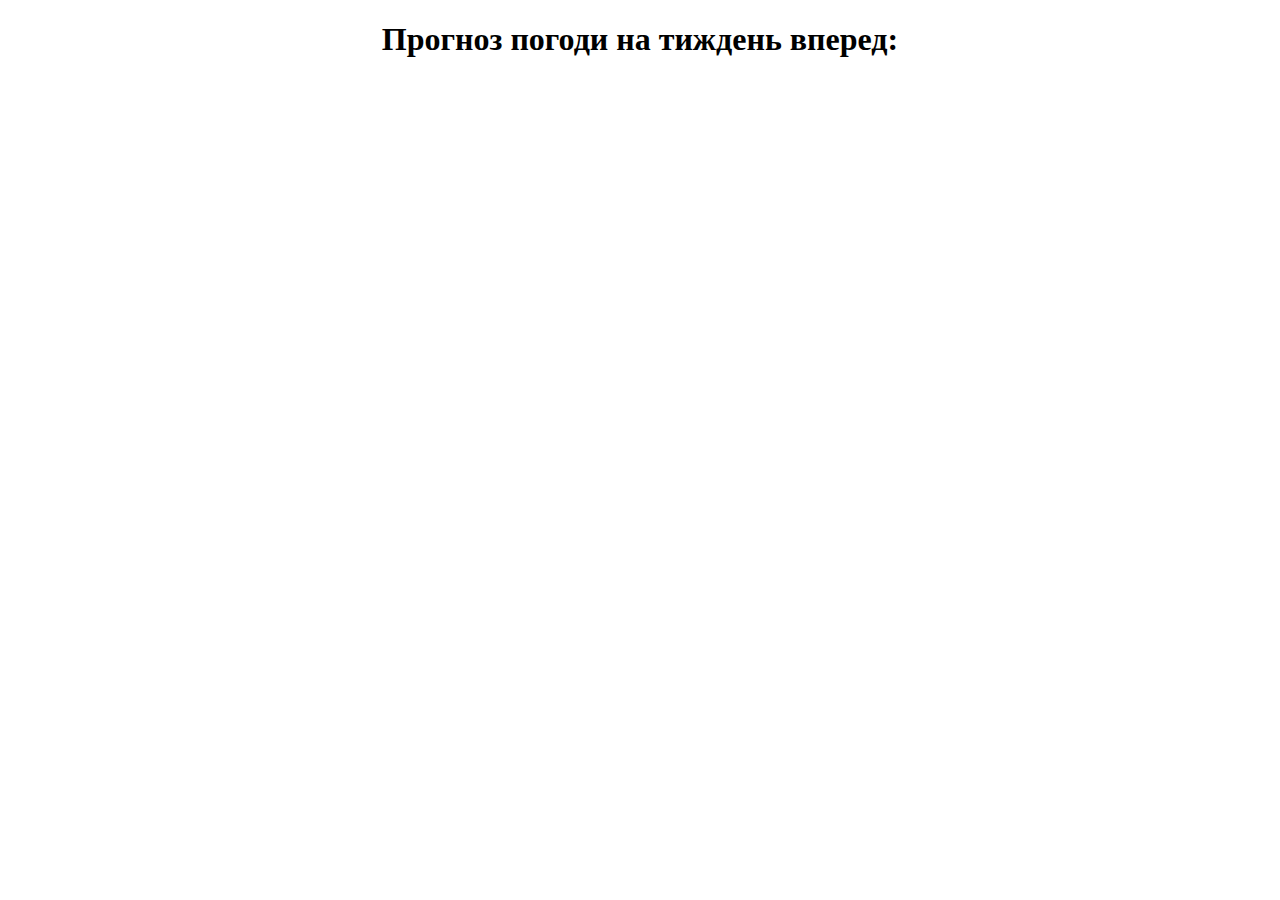
